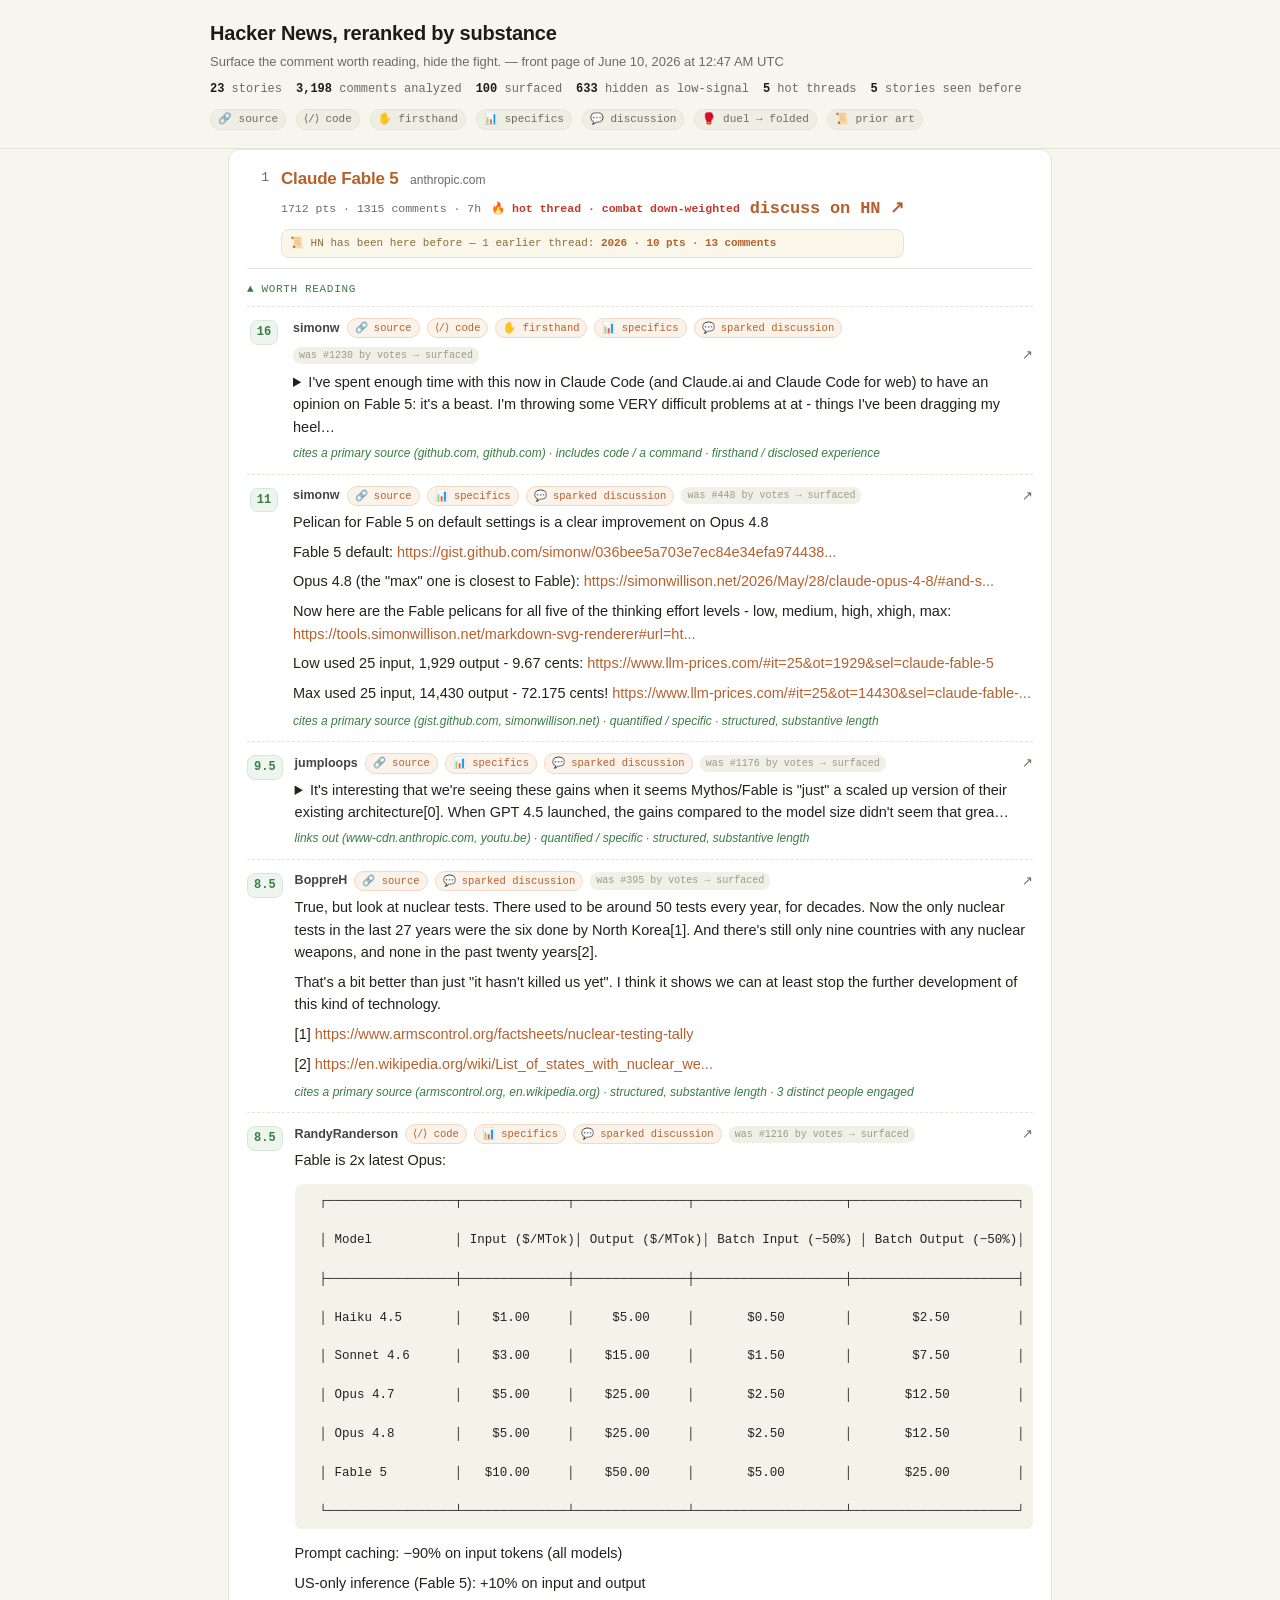
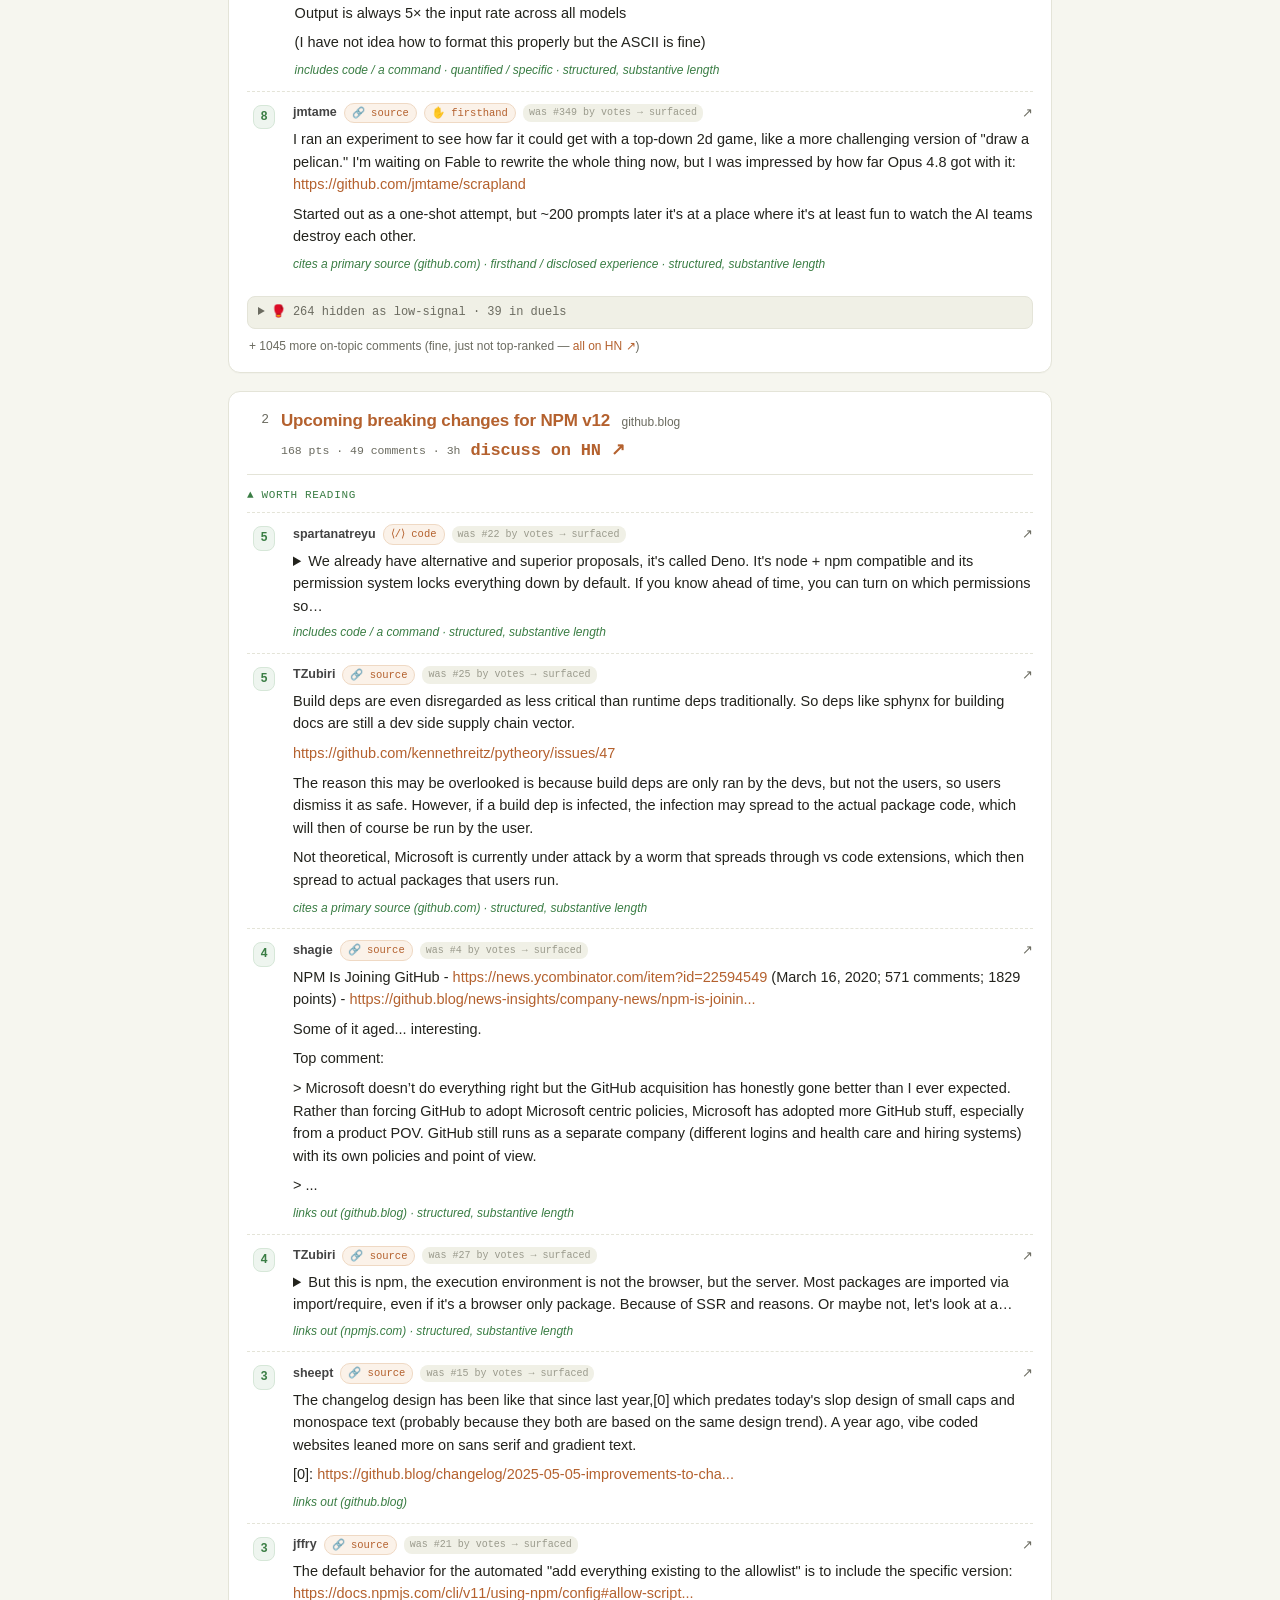
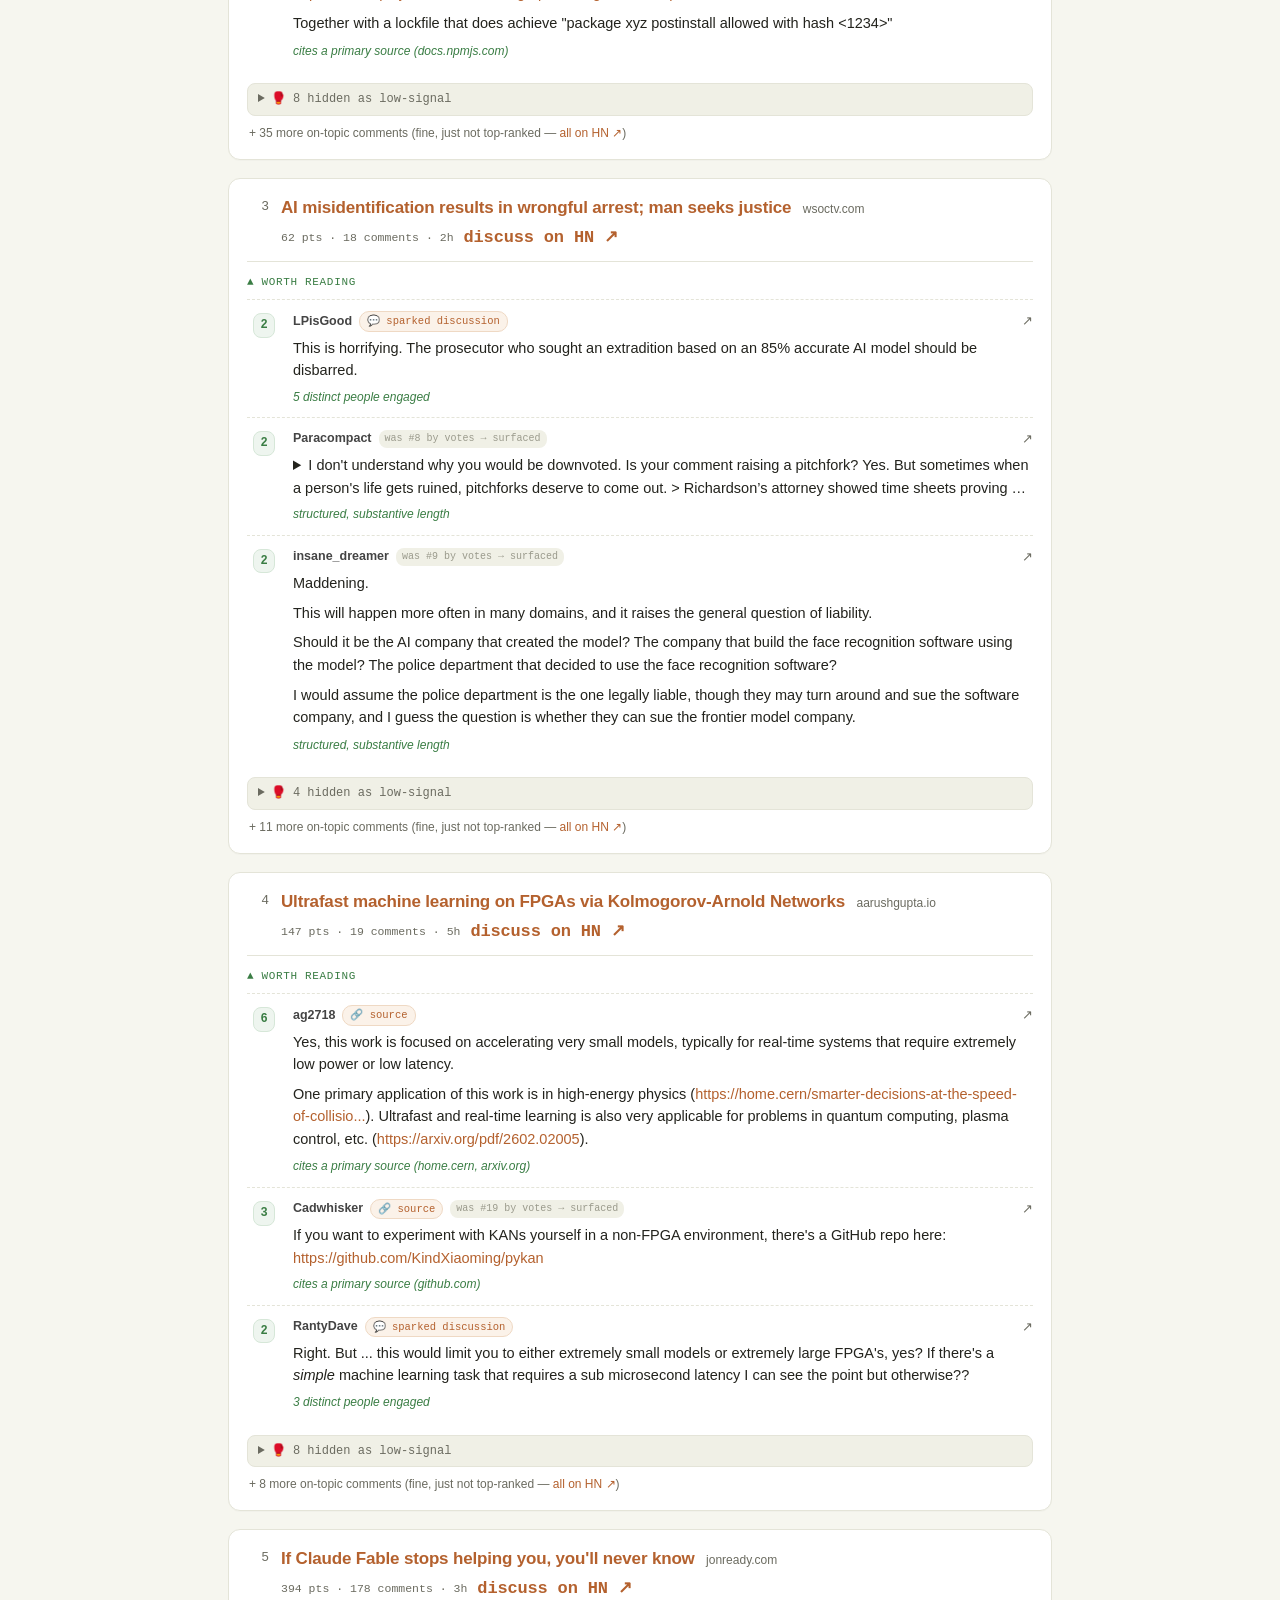
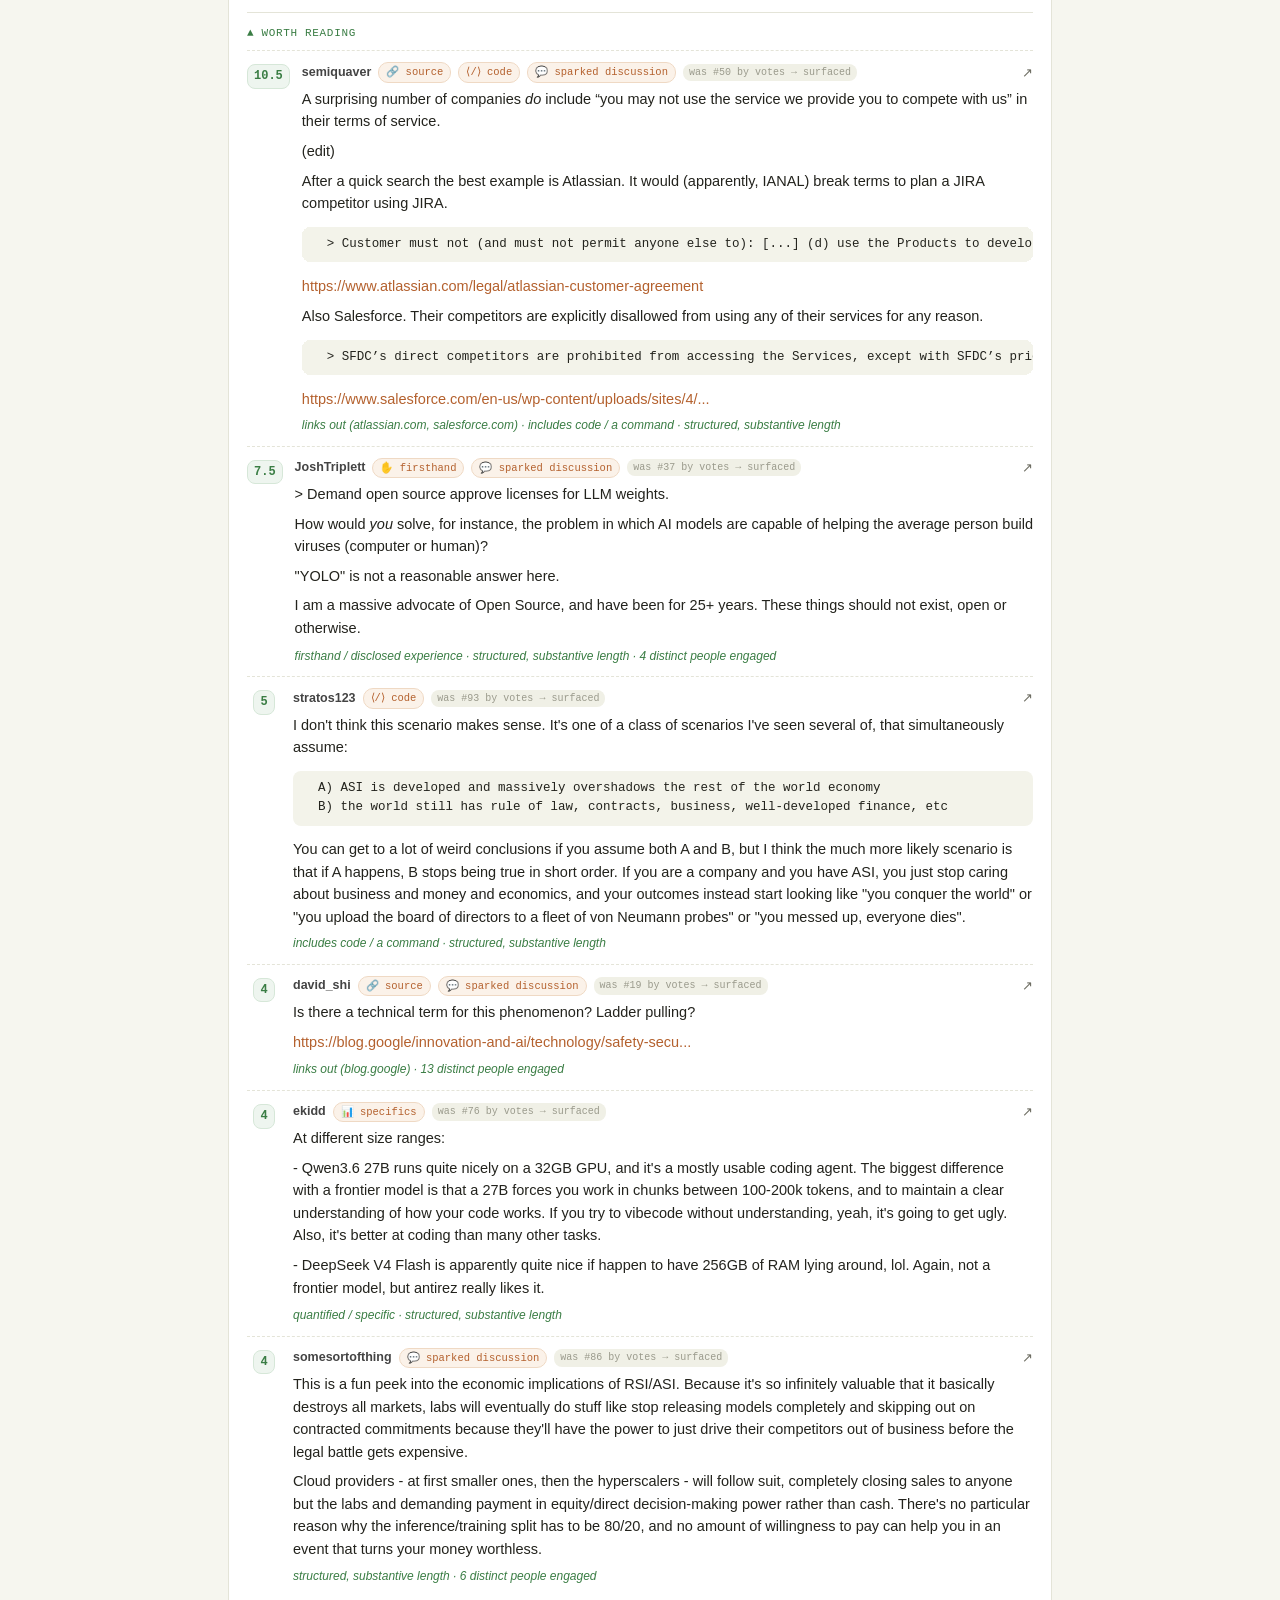
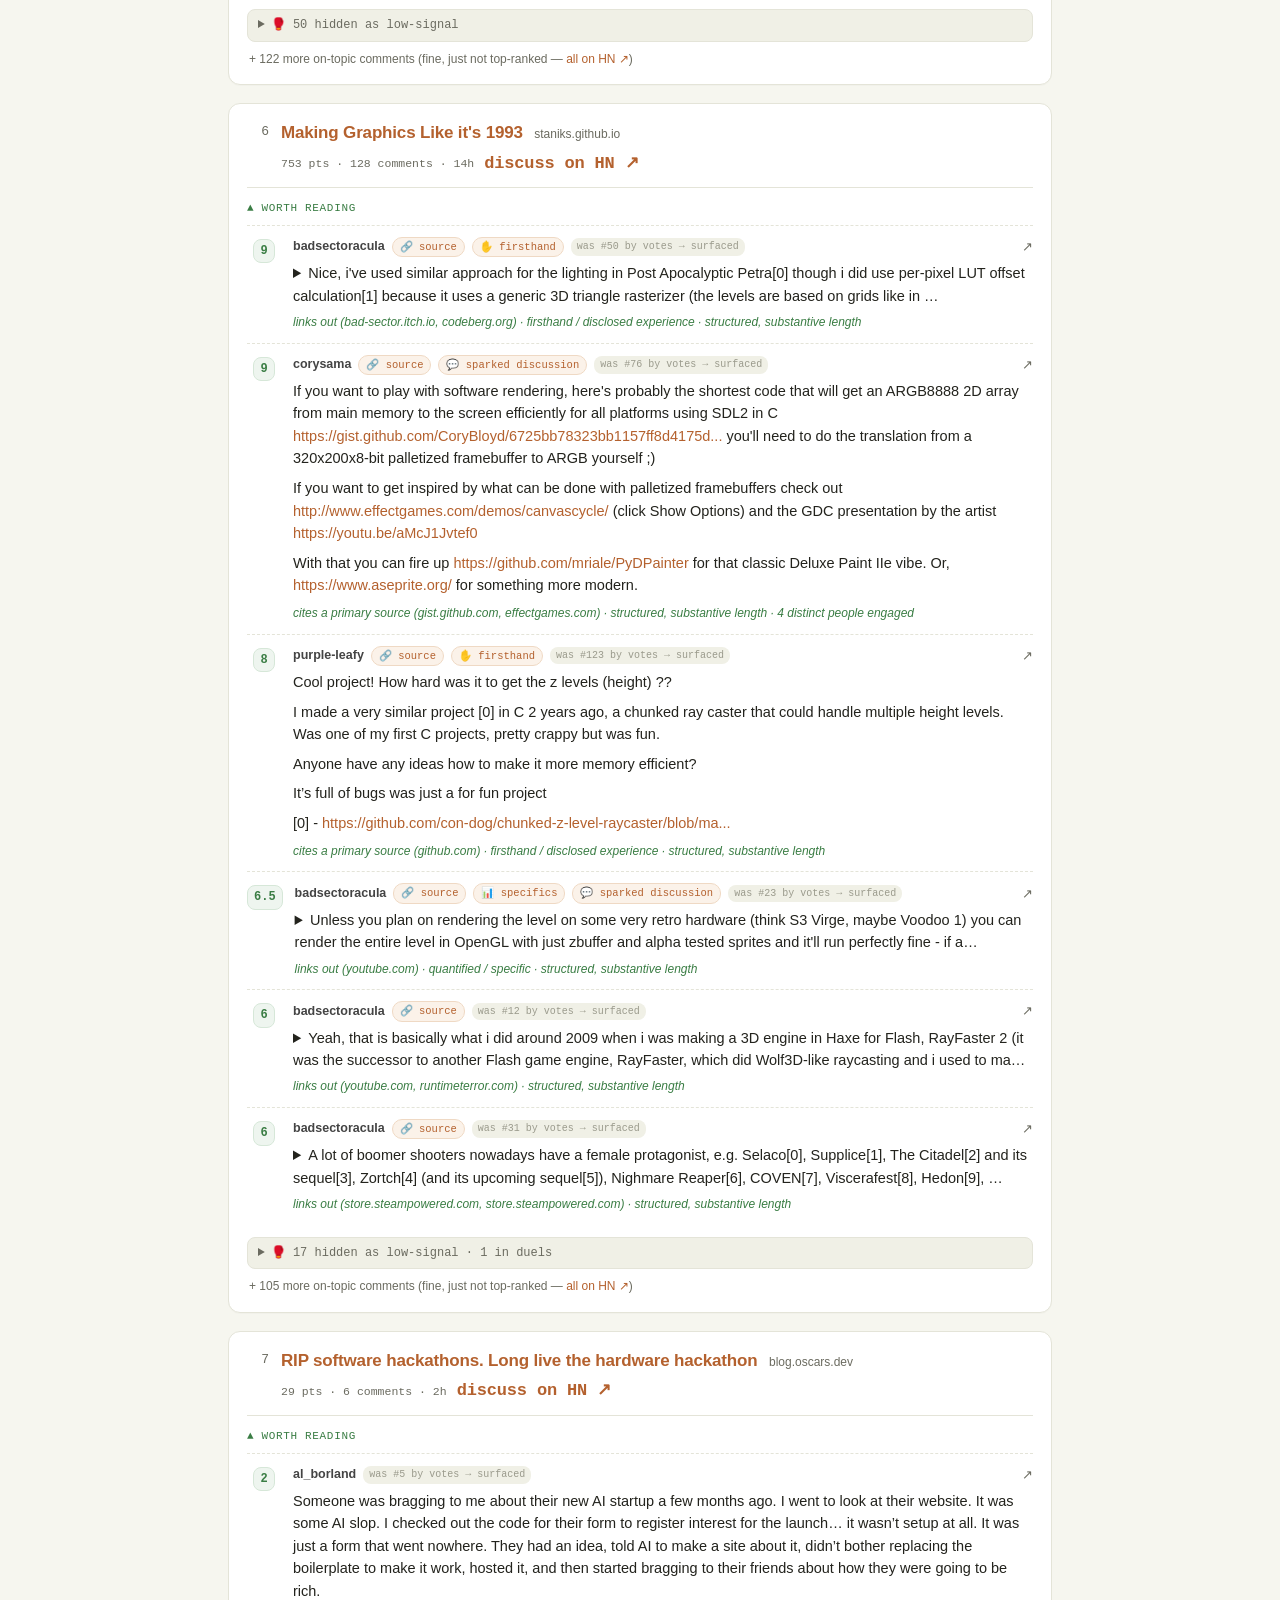
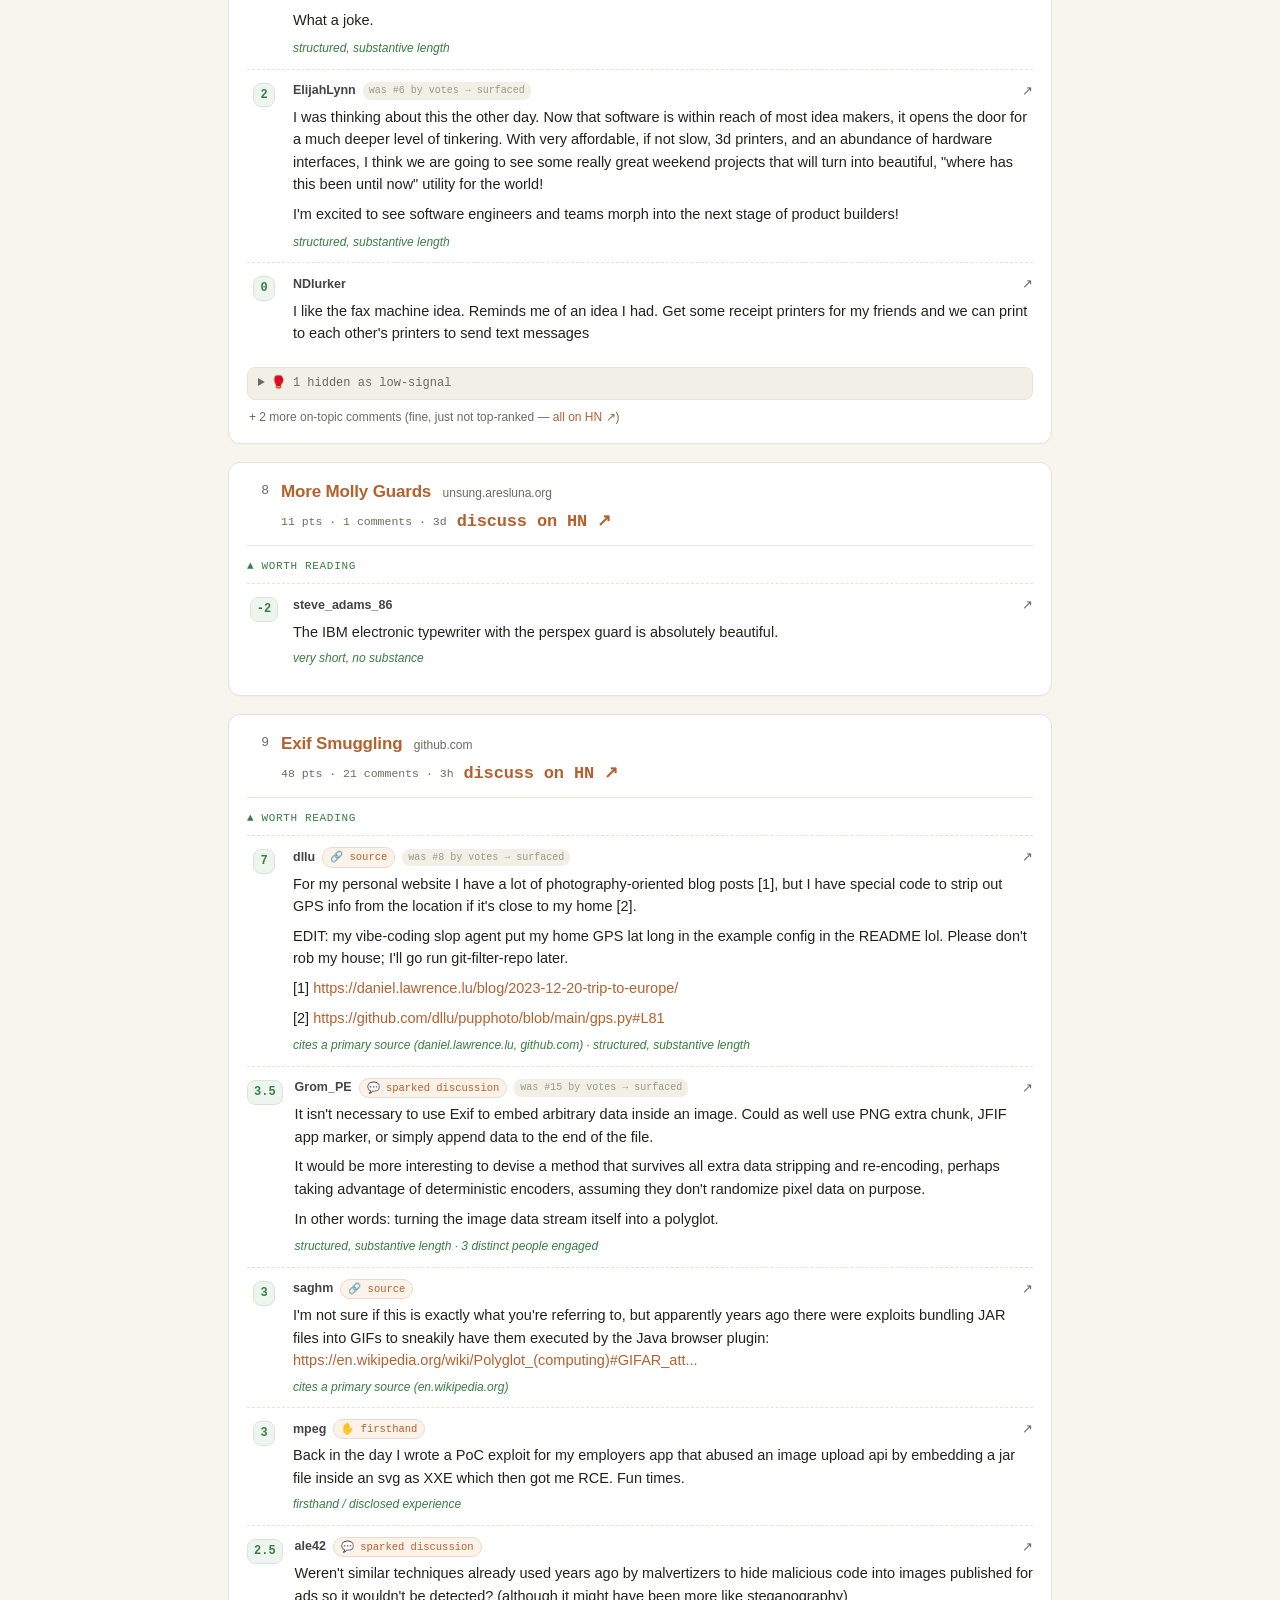
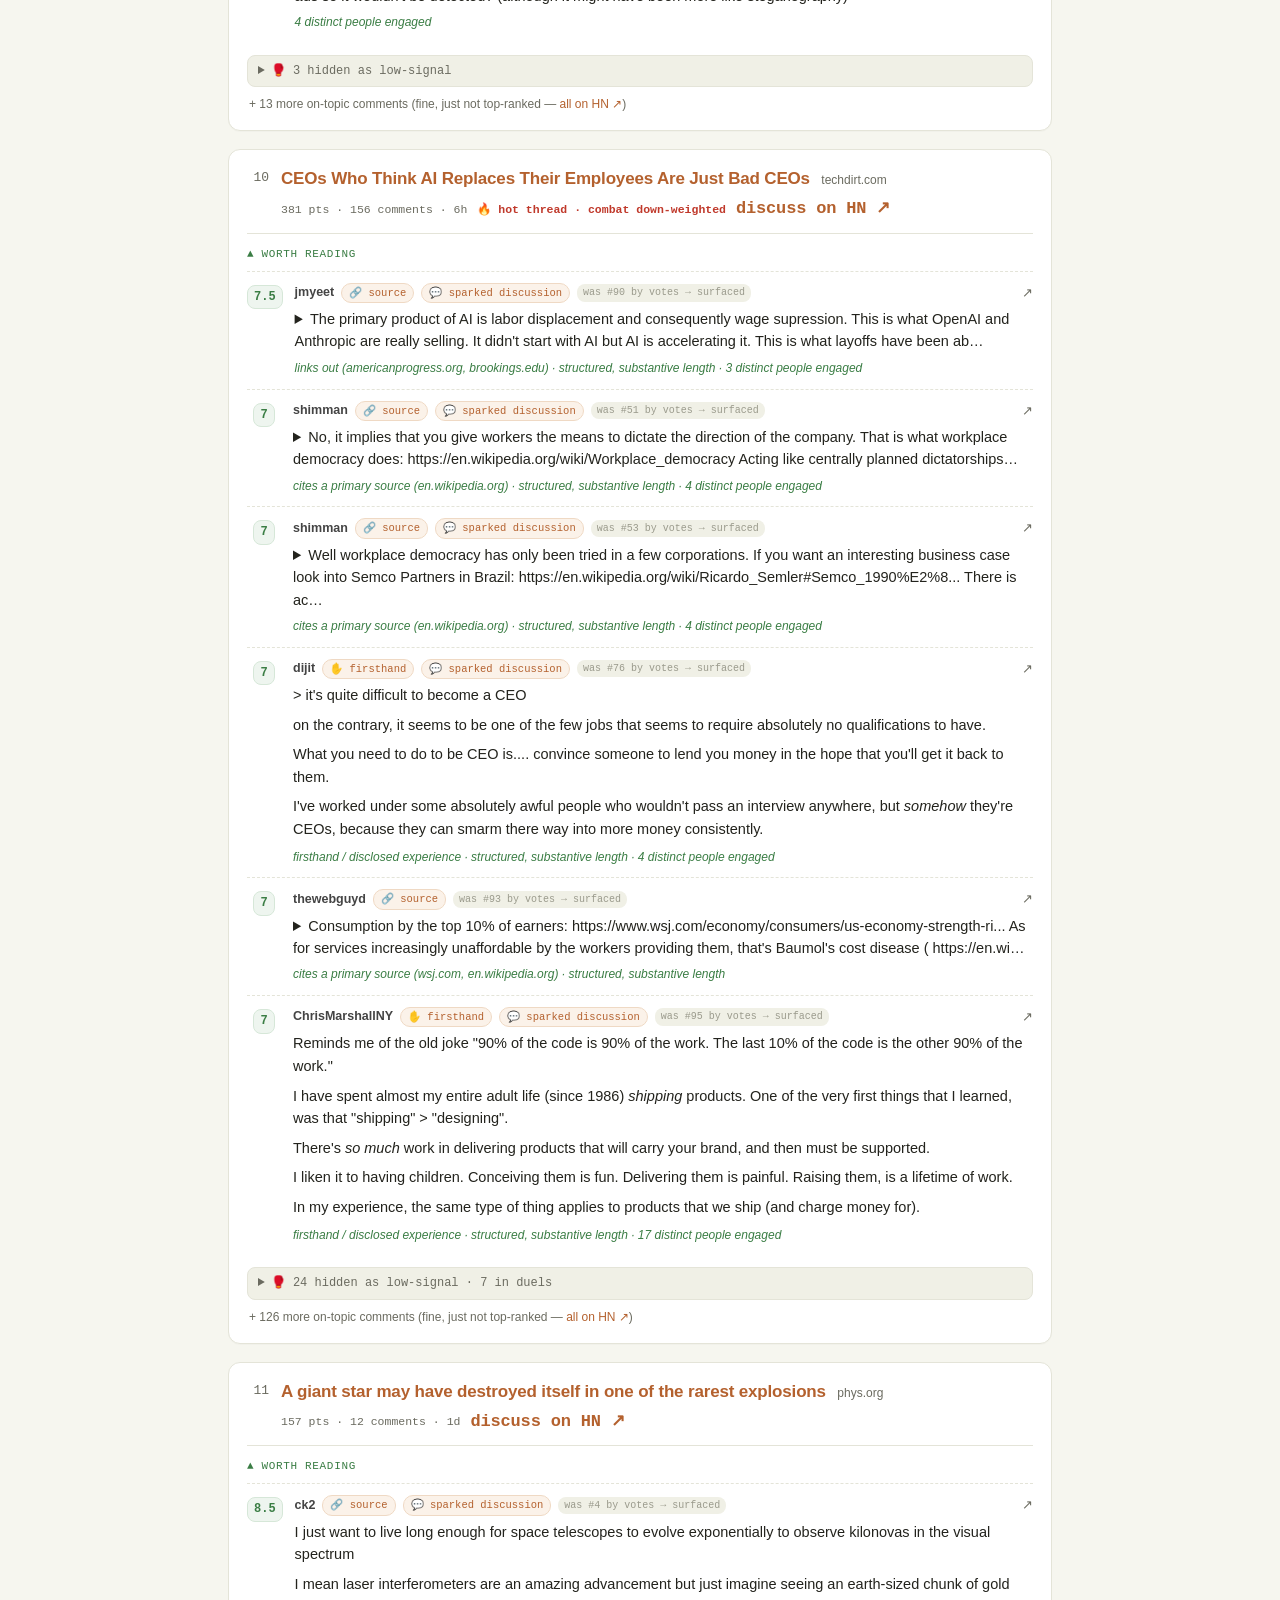
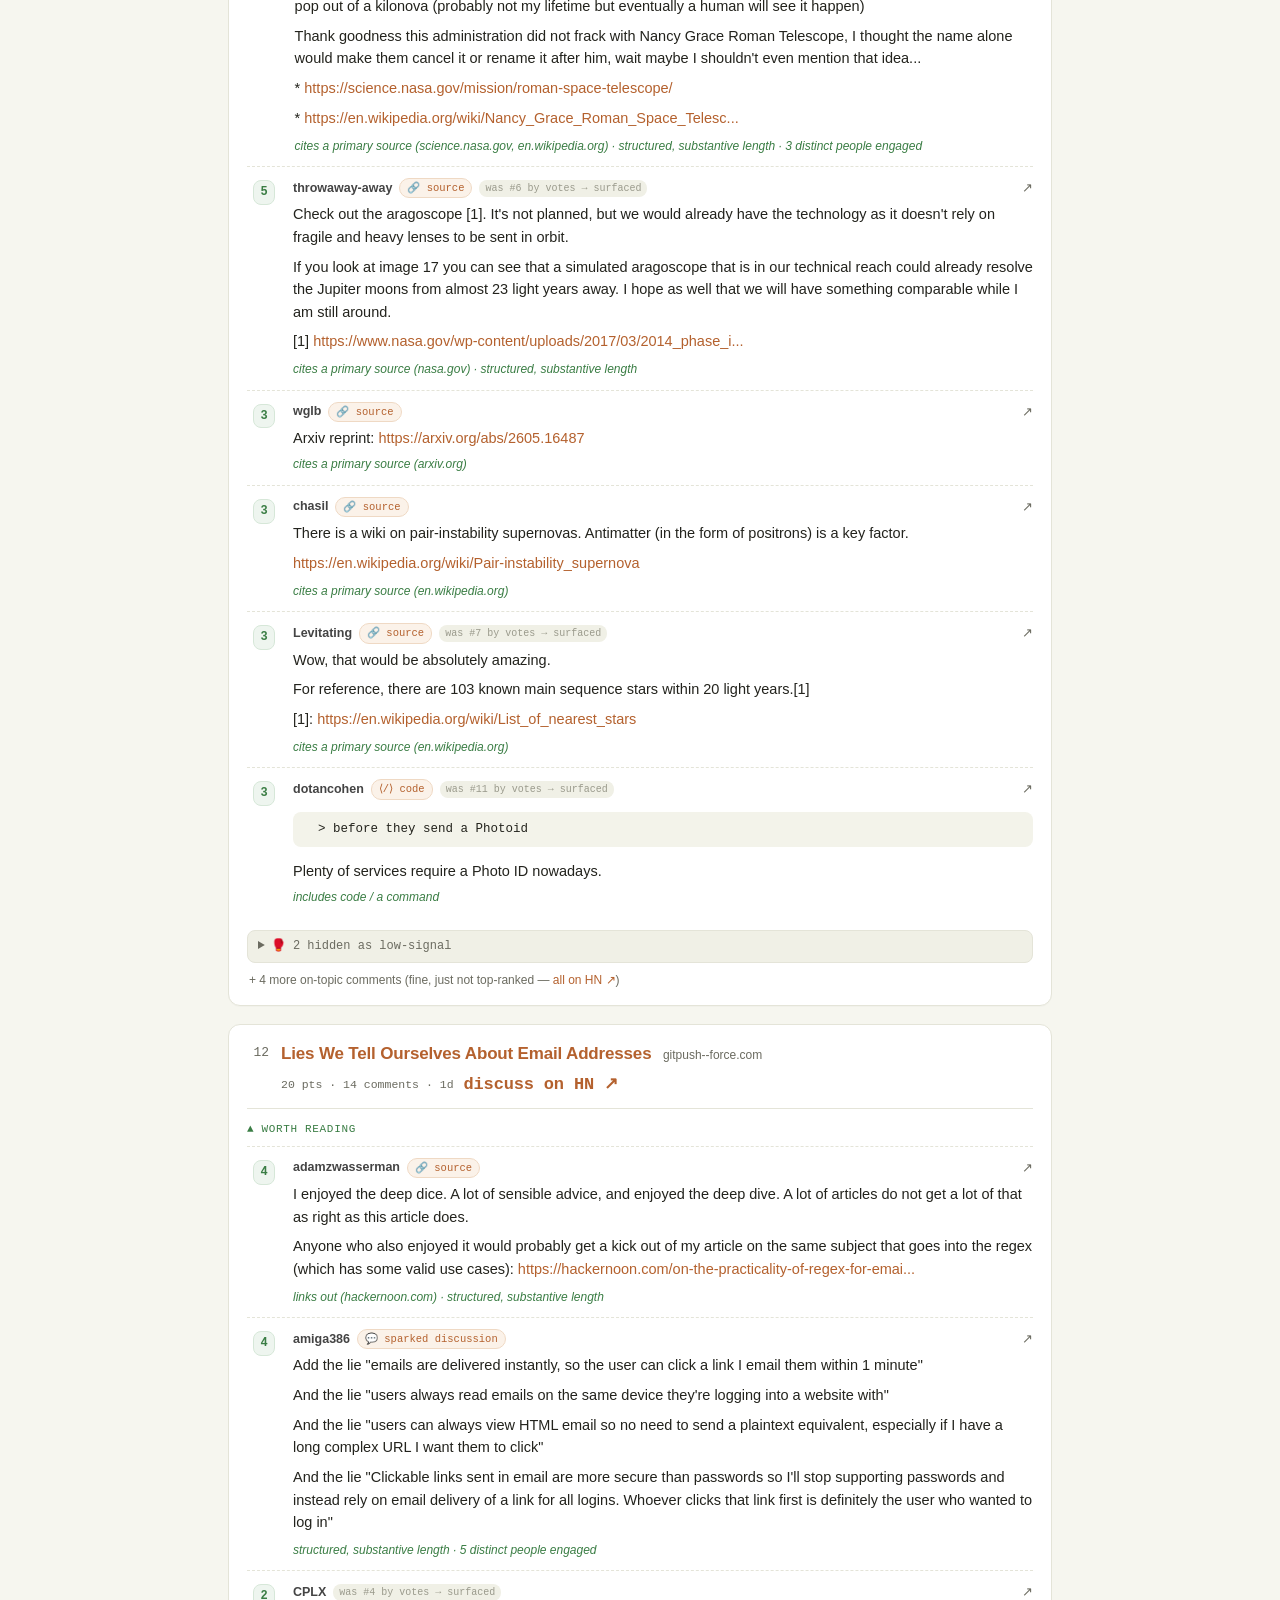
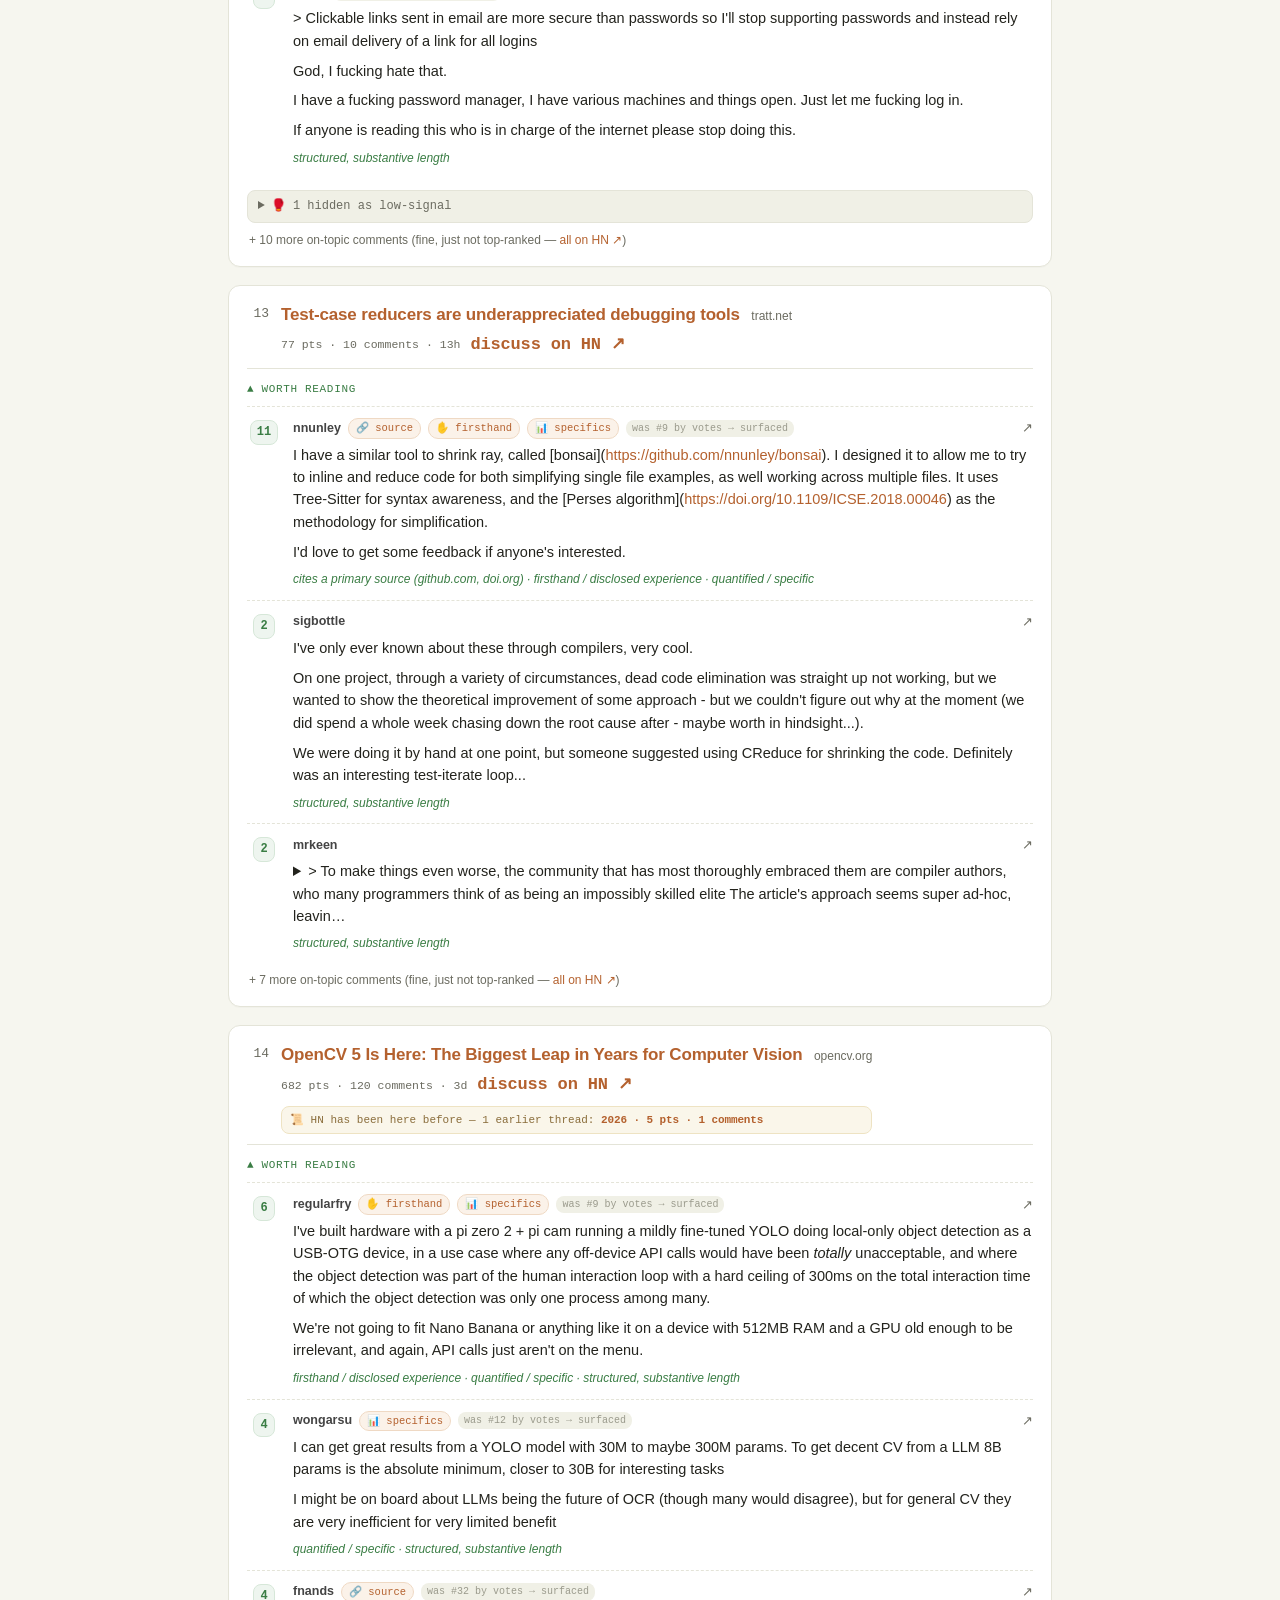
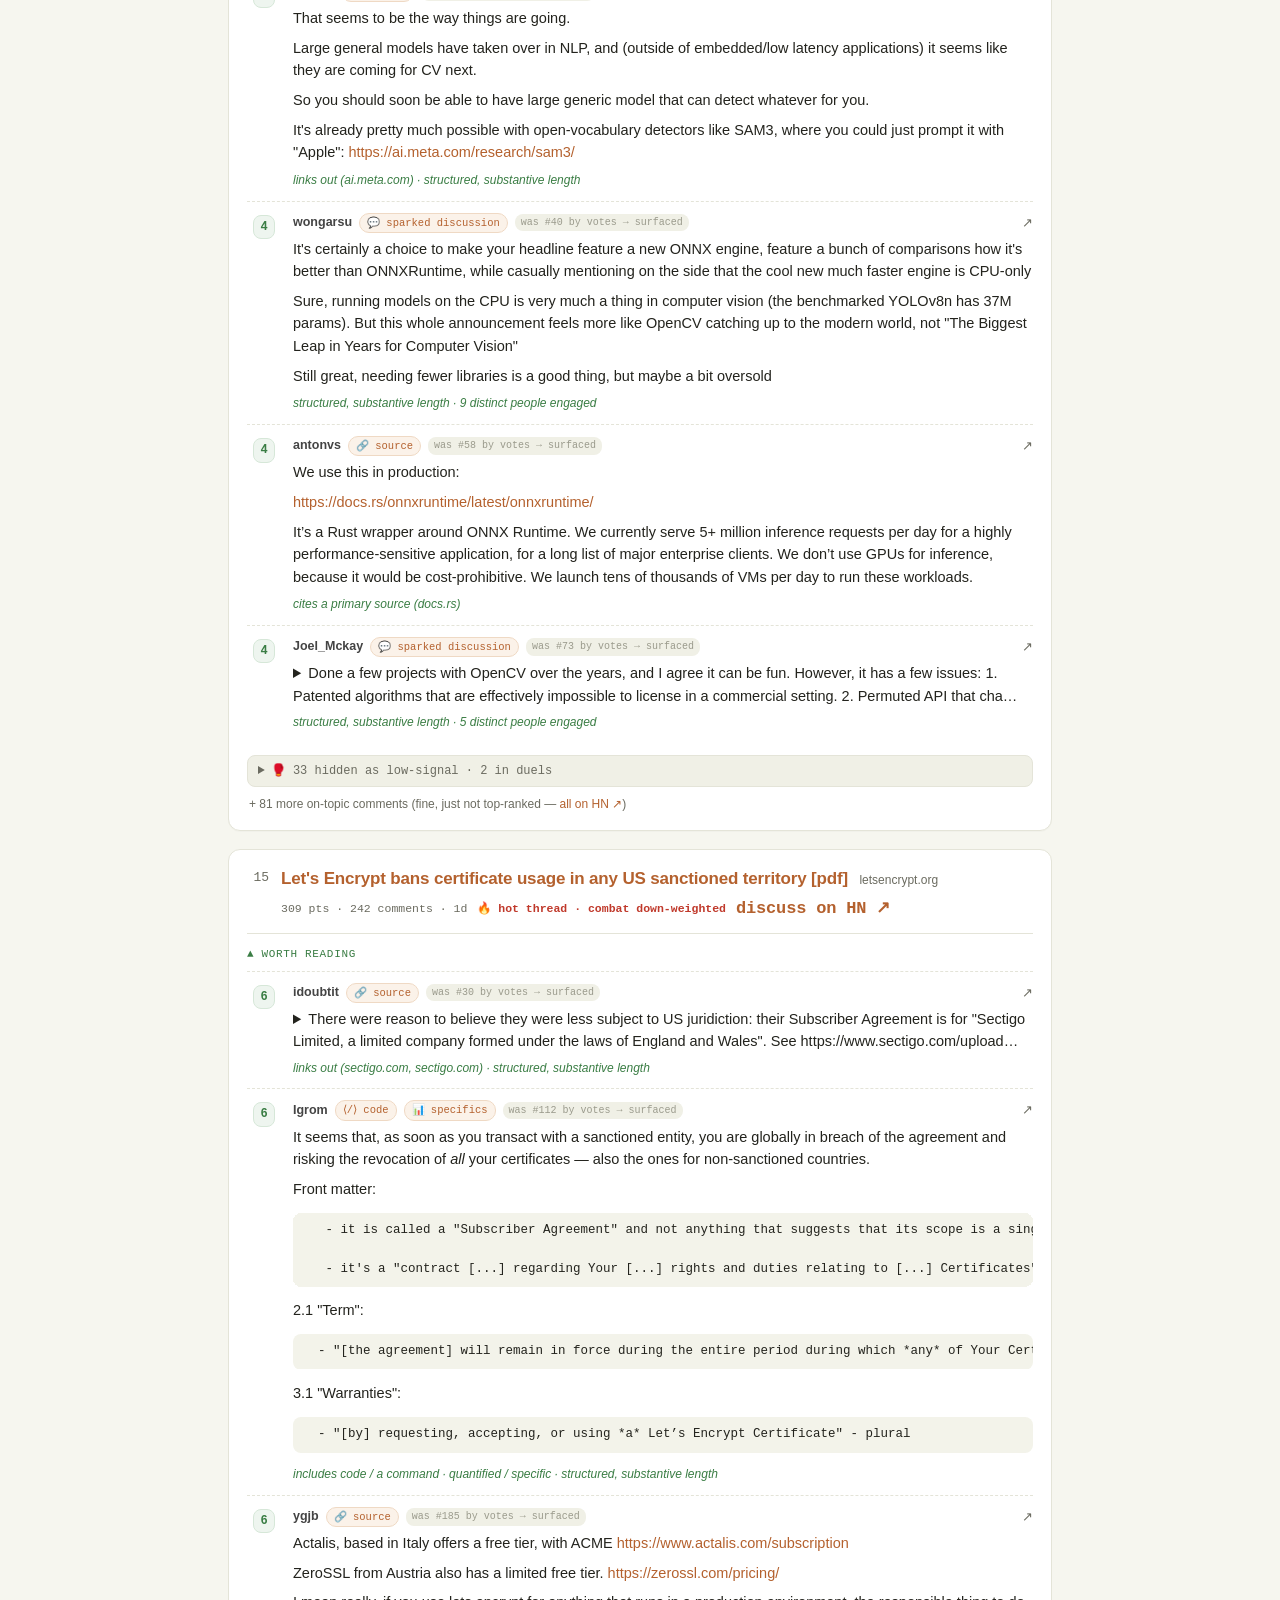
==== frontpage-reranked.html @ bcae85d9 "Extract shared engine (lib/engine.js) + Prior-Art Receipts - scoreComment is now an explicit feature" ====
<!doctype html><html lang="en"><head><meta charset="utf-8">
  <meta name="viewport" content="width=device-width,initial-scale=1">
  <title>HN Front Page, Reranked — 2026-06-10</title>
  <style>
  :root{--bg:#f6f6ef;--card:#fff;--ink:#1b1b17;--dim:#6b6b60;--line:#e4e4d8;--accent:#b4612e;--hot:#c0392b;--good:#3a7d44;--mono:ui-monospace,SFMono-Regular,Menlo,monospace}
  *{box-sizing:border-box}body{margin:0;background:var(--bg);color:var(--ink);font:16px/1.55 -apple-system,BlinkMacSystemFont,"Segoe UI",Helvetica,Arial,sans-serif}
  a{color:var(--accent);text-decoration:none}a:hover{text-decoration:underline}
  header{position:sticky;top:0;z-index:5;background:rgba(246,246,239,.92);backdrop-filter:blur(8px);border-bottom:1px solid var(--line);padding:18px 22px}
  .wrap{max-width:860px;margin:0 auto;padding:0 18px}
  h1{font-size:20px;margin:0;letter-spacing:-.01em}.tag{color:var(--dim);font-size:13px;margin-top:3px}
  .stats{font-family:var(--mono);font-size:12px;color:var(--dim);margin-top:8px;display:flex;gap:14px;flex-wrap:wrap}
  .stats b{color:var(--ink)}
  .legend{font-family:var(--mono);font-size:11px;color:var(--dim);margin-top:10px;display:flex;gap:10px;flex-wrap:wrap}
  .legend span{background:#efeee3;border:1px solid var(--line);border-radius:10px;padding:1px 7px}
  main{padding:26px 0 80px}
  .story{background:var(--card);border:1px solid var(--line);border-radius:12px;padding:16px 18px;margin:0 0 18px;box-shadow:0 1px 0 rgba(0,0,0,.02)}
  .shead{display:flex;gap:12px;align-items:flex-start;padding-bottom:10px;border-bottom:1px solid var(--line)}
  .srank{font-family:var(--mono);font-size:13px;color:var(--dim);min-width:22px;text-align:right;padding-top:2px}
  .stitle a{font-size:17px;font-weight:600;letter-spacing:-.01em}
  .domain{color:var(--dim);font-size:12px;margin-left:7px}
  .smeta{font-family:var(--mono);font-size:11.5px;color:var(--dim);margin-top:4px;display:flex;gap:10px;flex-wrap:wrap;align-items:center}
  .hnlink{font-size:11.5px}
  .hot{color:var(--hot);font-weight:600}
  .prior{font-family:var(--mono);font-size:11px;color:#8a6d3b;background:#faf6ea;border:1px solid #eee3c3;border-radius:8px;padding:4px 8px;margin-top:7px;line-height:1.7}
  .prior a{font-size:11px;white-space:nowrap}.psep{margin:0 6px;color:#c9bd99}
  .lane{margin-top:12px}.lanelabel{font-family:var(--mono);font-size:11px;letter-spacing:.06em;text-transform:uppercase;color:var(--good);margin-bottom:8px}
  .comment{display:flex;gap:12px;padding:11px 0;border-top:1px dashed var(--line)}
  .comment:first-of-type{border-top:none}
  .crail{min-width:34px;text-align:center}
  .score{display:inline-block;font-family:var(--mono);font-size:12px;font-weight:600;color:var(--good);background:#eef5ef;border:1px solid #d6e7d8;border-radius:8px;padding:2px 6px}
  .cbody{flex:1;min-width:0}
  .cmeta{font-size:12.5px;color:var(--dim);margin-bottom:5px;display:flex;gap:7px;align-items:center;flex-wrap:wrap}
  .author{font-weight:600;color:#444}
  .badge{font-family:var(--mono);font-size:10.5px;background:#fbf2e9;border:1px solid #efd9c4;color:var(--accent);border-radius:10px;padding:1px 7px;white-space:nowrap}
  .moved{font-family:var(--mono);font-size:10px;color:#9a9a8c;background:#f0f0e6;border-radius:8px;padding:1px 6px}
  .permalink{margin-left:auto;color:var(--dim);font-size:13px}
  .ctext{font-size:14.5px;color:#23231d;overflow-wrap:break-word}.ctext p{margin:.5em 0}.ctext pre{background:#f3f3ea;padding:8px 10px;border-radius:8px;overflow:auto;font-size:12.5px}
  details.ctext summary{cursor:pointer;color:#23231d}details.ctext .full{margin-top:6px}
  .why{font-size:12px;color:var(--good);margin-top:6px;font-style:italic}
  .fold{margin-top:12px}.fold summary{cursor:pointer;font-family:var(--mono);font-size:12px;color:var(--dim);background:#f0f0e6;border:1px solid var(--line);border-radius:8px;padding:6px 10px}
  .foldnote{font-size:12.5px;color:var(--dim);padding:9px 4px 2px}
  .ordinary{font-size:12px;color:var(--dim);margin-top:8px;padding-left:2px}
  footer{max-width:860px;margin:0 auto;padding:30px 18px;color:var(--dim);font-size:12px;font-family:var(--mono);border-top:1px solid var(--line)}
  </style></head><body>
  <header><div class="wrap" style="padding:0">
    <h1>Hacker News, reranked by substance</h1>
    <div class="tag">Surface the comment worth reading, hide the fight. — front page of June 10, 2026 at 12:47 AM UTC</div>
    <div class="stats">
      <span><b>23</b> stories</span>
      <span><b>3,198</b> comments analyzed</span>
      <span><b>100</b> surfaced</span>
      <span><b>633</b> hidden as low-signal</span>
      <span><b>5</b> hot threads</span>
      <span><b>5</b> stories seen before</span>
    </div>
    <div class="legend">
      <span>🔗 source</span><span>⟨/⟩ code</span><span>✋ firsthand</span><span>📊 specifics</span><span>💬 discussion</span><span>🥊 duel → folded</span><span>📜 prior art</span>
    </div>
  </div></header>
  <main class="wrap"><section class="story">
    <div class="shead">
      <span class="srank">1</span>
      <div class="stitle">
        <a target="_blank" rel="noopener" href="https://www.anthropic.com/news/claude-fable-5-mythos-5">Claude Fable 5</a>
        <span class="domain">anthropic.com</span>
        <div class="smeta">1712 pts · 1315 comments · 7h <span class="hot">🔥 hot thread · combat down-weighted</span>
          <a class="hnlink" target="_blank" rel="noopener" href="https://news.ycombinator.com/item?id=48463808">discuss on HN ↗</a></div>
        <div class="prior">📜 HN has been here before — 1 earlier thread: <a target="_blank" rel="noopener" href="https://news.ycombinator.com/item?id=48450521" title="Claude Fable 5 by Anthropic, releasing tomorrow">2026 · 10&nbsp;pts · 13&nbsp;comments</a></div>
      </div>
    </div>
    <div class="lane"><div class="lanelabel">▲ Worth reading</div><div class="comment">
    <div class="crail"><span class="score">16</span></div>
    <div class="cbody">
      <div class="cmeta"><span class="author">simonw</span> <span class="badge">🔗&nbsp;source</span><span class="badge">⟨/⟩&nbsp;code</span><span class="badge">✋&nbsp;firsthand</span><span class="badge">📊&nbsp;specifics</span><span class="badge">💬&nbsp;sparked discussion</span> <span class="moved">was&nbsp;#1230&nbsp;by&nbsp;votes&nbsp;→&nbsp;surfaced</span>
        <a class="permalink" target="_blank" rel="noopener" href="https://news.ycombinator.com/item?id=48467564">↗</a></div>
      <details class="ctext"><summary>I've spent enough time with this now in Claude Code (and Claude.ai and Claude Code for web) to have an opinion on Fable 5: it's a beast. I'm throwing some VERY difficult problems at at - things I've been dragging my heel…</summary><div class="full">I&#x27;ve spent enough time with this now in Claude Code (and Claude.ai and Claude Code for web) to have an opinion on Fable 5: it&#x27;s a beast. I&#x27;m throwing some VERY difficult problems at at - things I&#x27;ve been dragging my heels on for months - and it&#x27;s crunching through them very happily.<p>One that I&#x27;m willing to share (albeit from just a week ago) - I built a Python library last week that bundles MicroPython compiled to WASM to create a sandboxed code execution library: <a target="_blank" rel="noopener noreferrer nofollow" href="https:&#x2F;&#x2F;github.com&#x2F;simonw&#x2F;micropython-wasm" rel="nofollow">https:&#x2F;&#x2F;github.com&#x2F;simonw&#x2F;micropython-wasm</a><p>I just told Claude.ai (not even Claude Code - this was the standard Claude chat interface) running Fable 5:<p><pre><code>  Clone simonw&#x2F;micropython-wasm from GitHub
  and research how this could use a full
  Python as opposed to MicroPython
</code></pre>
A few prompts later (and I uploaded the zip files from <a target="_blank" rel="noopener noreferrer nofollow" href="https:&#x2F;&#x2F;github.com&#x2F;brettcannon&#x2F;cpython-wasi-build&#x2F;releases&#x2F;tag&#x2F;v3.14.5" rel="nofollow">https:&#x2F;&#x2F;github.com&#x2F;brettcannon&#x2F;cpython-wasi-build&#x2F;releases&#x2F;t...</a> because Claude chat can&#x27;t access those files itself) and I have a wheel file that bundles Python itself, compiled to WASM:<p><pre><code>  uv run --with https:&#x2F;&#x2F;static.simonwillison.net&#x2F;static&#x2F;cors-allow&#x2F;2026&#x2F;cpython_wasm-0.1.0-py3-none-any.whl \
    cpython-wasm -c &#x27;print(45 ** 56)&#x27;
</code></pre>
Here&#x27;s the transcript: <a target="_blank" rel="noopener noreferrer nofollow" href="https:&#x2F;&#x2F;claude.ai&#x2F;share&#x2F;a73b8b8b-8ebc-4fef-9e5c-7438e5e7ae35" rel="nofollow">https:&#x2F;&#x2F;claude.ai&#x2F;share&#x2F;a73b8b8b-8ebc-4fef-9e5c-7438e5e7ae35</a><p>(It&#x27;s possible Opus or GPT-5.5 could have done this too, I&#x27;ve not tried the exact same sequence. The Fable vibes are good here, though.)</div></details>
      <div class="why">cites a primary source (github.com, github.com) · includes code / a command · firsthand / disclosed experience</div>
    </div>
  </div><div class="comment">
    <div class="crail"><span class="score">11</span></div>
    <div class="cbody">
      <div class="cmeta"><span class="author">simonw</span> <span class="badge">🔗&nbsp;source</span><span class="badge">📊&nbsp;specifics</span><span class="badge">💬&nbsp;sparked discussion</span> <span class="moved">was&nbsp;#448&nbsp;by&nbsp;votes&nbsp;→&nbsp;surfaced</span>
        <a class="permalink" target="_blank" rel="noopener" href="https://news.ycombinator.com/item?id=48464054">↗</a></div>
      <div class="ctext">Pelican for Fable 5 on default settings is a clear improvement on Opus 4.8<p>Fable 5 default: <a target="_blank" rel="noopener noreferrer nofollow" href="https:&#x2F;&#x2F;gist.github.com&#x2F;simonw&#x2F;036bee5a703e7ec84e34efa97443828d" rel="nofollow">https:&#x2F;&#x2F;gist.github.com&#x2F;simonw&#x2F;036bee5a703e7ec84e34efa974438...</a><p>Opus 4.8 (the &quot;max&quot; one is closest to Fable): <a target="_blank" rel="noopener noreferrer nofollow" href="https:&#x2F;&#x2F;simonwillison.net&#x2F;2026&#x2F;May&#x2F;28&#x2F;claude-opus-4-8&#x2F;#and-some-pelicans" rel="nofollow">https:&#x2F;&#x2F;simonwillison.net&#x2F;2026&#x2F;May&#x2F;28&#x2F;claude-opus-4-8&#x2F;#and-s...</a><p>Now here are the Fable pelicans for all five of the thinking effort levels - low, medium, high, xhigh, max: <a target="_blank" rel="noopener noreferrer nofollow" href="https:&#x2F;&#x2F;tools.simonwillison.net&#x2F;markdown-svg-renderer#url=https%3A%2F%2Fgist.github.com%2Fsimonw%2F94fde31c34a0400c1d29f57e6a708e6b" rel="nofollow">https:&#x2F;&#x2F;tools.simonwillison.net&#x2F;markdown-svg-renderer#url=ht...</a><p>Low used 25 input, 1,929 output - 9.67 cents: <a target="_blank" rel="noopener noreferrer nofollow" href="https:&#x2F;&#x2F;www.llm-prices.com&#x2F;#it=25&amp;ot=1929&amp;sel=claude-fable-5" rel="nofollow">https:&#x2F;&#x2F;www.llm-prices.com&#x2F;#it=25&amp;ot=1929&amp;sel=claude-fable-5</a><p>Max used 25 input, 14,430 output - 72.175 cents! <a target="_blank" rel="noopener noreferrer nofollow" href="https:&#x2F;&#x2F;www.llm-prices.com&#x2F;#it=25&amp;ot=14430&amp;sel=claude-fable-5" rel="nofollow">https:&#x2F;&#x2F;www.llm-prices.com&#x2F;#it=25&amp;ot=14430&amp;sel=claude-fable-...</a></div>
      <div class="why">cites a primary source (gist.github.com, simonwillison.net) · quantified / specific · structured, substantive length</div>
    </div>
  </div><div class="comment">
    <div class="crail"><span class="score">9.5</span></div>
    <div class="cbody">
      <div class="cmeta"><span class="author">jumploops</span> <span class="badge">🔗&nbsp;source</span><span class="badge">📊&nbsp;specifics</span><span class="badge">💬&nbsp;sparked discussion</span> <span class="moved">was&nbsp;#1176&nbsp;by&nbsp;votes&nbsp;→&nbsp;surfaced</span>
        <a class="permalink" target="_blank" rel="noopener" href="https://news.ycombinator.com/item?id=48466340">↗</a></div>
      <details class="ctext"><summary>It's interesting that we're seeing these gains when it seems Mythos/Fable is &quot;just&quot; a scaled up version of their existing architecture[0]. When GPT 4.5 launched, the gains compared to the model size didn't seem that grea…</summary><div class="full">It&#x27;s interesting that we&#x27;re seeing these gains when it seems Mythos&#x2F;Fable is &quot;just&quot; a scaled up version of their existing architecture[0].<p>When GPT 4.5 launched, the gains compared to the model size didn&#x27;t seem that great, leading some to believe that the only progress we&#x27;d see would come from RL.<p>This model certainly has quite a &quot;substantial amount of post-training and fine-tuning&quot;, but it&#x27;s also based on a new pretrain[1][3], which given the cost, indicate that it is in fact quite a bit larger than Opus 4.X.<p>[0] One of the early testers mentioned: &quot;As far as I can tell from talking to people internally at Anthropic, there&#x27;s nothing special about architecturally&quot;[2]<p>[1] Section 1.1 in <a target="_blank" rel="noopener noreferrer nofollow" href="https:&#x2F;&#x2F;www-cdn.anthropic.com&#x2F;d00db56fa754a1b115b6dd7cb2e3c342ee809620.pdf" rel="nofollow">https:&#x2F;&#x2F;www-cdn.anthropic.com&#x2F;d00db56fa754a1b115b6dd7cb2e3c3...</a><p>[2] <a target="_blank" rel="noopener noreferrer nofollow" href="https:&#x2F;&#x2F;youtu.be&#x2F;GrdEid8H6H4?t=168" rel="nofollow">https:&#x2F;&#x2F;youtu.be&#x2F;GrdEid8H6H4?t=168</a><p>[3] There were rumors going around when Mythos was first announced that it was the first 10T parameter model, but I can&#x27;t find a verifiable source for that number.</div></details>
      <div class="why">links out (www-cdn.anthropic.com, youtu.be) · quantified / specific · structured, substantive length</div>
    </div>
  </div><div class="comment">
    <div class="crail"><span class="score">8.5</span></div>
    <div class="cbody">
      <div class="cmeta"><span class="author">BoppreH</span> <span class="badge">🔗&nbsp;source</span><span class="badge">💬&nbsp;sparked discussion</span> <span class="moved">was&nbsp;#395&nbsp;by&nbsp;votes&nbsp;→&nbsp;surfaced</span>
        <a class="permalink" target="_blank" rel="noopener" href="https://news.ycombinator.com/item?id=48464763">↗</a></div>
      <div class="ctext">True, but look at nuclear tests. There used to be around 50 tests every year, for decades. Now the only nuclear tests in the last 27 years were the six done by North Korea[1]. And there&#x27;s still only nine countries with any nuclear weapons, and none in the past twenty years[2].<p>That&#x27;s a bit better than just &quot;it hasn&#x27;t killed us yet&quot;. I think it shows we can at least stop the further development of this kind of technology.<p>[1] <a target="_blank" rel="noopener noreferrer nofollow" href="https:&#x2F;&#x2F;www.armscontrol.org&#x2F;factsheets&#x2F;nuclear-testing-tally" rel="nofollow">https:&#x2F;&#x2F;www.armscontrol.org&#x2F;factsheets&#x2F;nuclear-testing-tally</a><p>[2] <a target="_blank" rel="noopener noreferrer nofollow" href="https:&#x2F;&#x2F;en.wikipedia.org&#x2F;wiki&#x2F;List_of_states_with_nuclear_weapons" rel="nofollow">https:&#x2F;&#x2F;en.wikipedia.org&#x2F;wiki&#x2F;List_of_states_with_nuclear_we...</a></div>
      <div class="why">cites a primary source (armscontrol.org, en.wikipedia.org) · structured, substantive length · 3 distinct people engaged</div>
    </div>
  </div><div class="comment">
    <div class="crail"><span class="score">8.5</span></div>
    <div class="cbody">
      <div class="cmeta"><span class="author">RandyRanderson</span> <span class="badge">⟨/⟩&nbsp;code</span><span class="badge">📊&nbsp;specifics</span><span class="badge">💬&nbsp;sparked discussion</span> <span class="moved">was&nbsp;#1216&nbsp;by&nbsp;votes&nbsp;→&nbsp;surfaced</span>
        <a class="permalink" target="_blank" rel="noopener" href="https://news.ycombinator.com/item?id=48467209">↗</a></div>
      <div class="ctext">Fable is 2x latest Opus:<p><pre><code>  ┌─────────────────┬──────────────┬───────────────┬────────────────────┬──────────────────────┐
  
  │ Model           │ Input ($&#x2F;MTok)│ Output ($&#x2F;MTok)│ Batch Input (−50%) │ Batch Output (−50%)│
  
  ├─────────────────┼──────────────┼───────────────┼────────────────────┼──────────────────────┤
  
  │ Haiku 4.5       │    $1.00     │     $5.00     │       $0.50        │        $2.50         │
  
  │ Sonnet 4.6      │    $3.00     │    $15.00     │       $1.50        │        $7.50         │
  
  │ Opus 4.7        │    $5.00     │    $25.00     │       $2.50        │       $12.50         │
  
  │ Opus 4.8        │    $5.00     │    $25.00     │       $2.50        │       $12.50         │
  
  │ Fable 5         │   $10.00     │    $50.00     │       $5.00        │       $25.00         │
  
  └─────────────────┴──────────────┴───────────────┴────────────────────┴──────────────────────┘
</code></pre>
Prompt caching: −90% on input tokens (all models)<p>US-only inference (Fable 5): +10% on input and output<p>Output is always 5× the input rate across all models<p>(I have not idea how to format this properly but the ASCII is fine)</div>
      <div class="why">includes code / a command · quantified / specific · structured, substantive length</div>
    </div>
  </div><div class="comment">
    <div class="crail"><span class="score">8</span></div>
    <div class="cbody">
      <div class="cmeta"><span class="author">jmtame</span> <span class="badge">🔗&nbsp;source</span><span class="badge">✋&nbsp;firsthand</span> <span class="moved">was&nbsp;#349&nbsp;by&nbsp;votes&nbsp;→&nbsp;surfaced</span>
        <a class="permalink" target="_blank" rel="noopener" href="https://news.ycombinator.com/item?id=48469662">↗</a></div>
      <div class="ctext">I ran an experiment to see how far it could get with a top-down 2d game, like a more challenging version of &quot;draw a pelican.&quot; I&#x27;m waiting on Fable to rewrite the whole thing now, but I was impressed by how far Opus 4.8 got with it: <a target="_blank" rel="noopener noreferrer nofollow" href="https:&#x2F;&#x2F;github.com&#x2F;jmtame&#x2F;scrapland" rel="nofollow">https:&#x2F;&#x2F;github.com&#x2F;jmtame&#x2F;scrapland</a><p>Started out as a one-shot attempt, but ~200 prompts later it&#x27;s at a place where it&#x27;s at least fun to watch the AI teams destroy each other.</div>
      <div class="why">cites a primary source (github.com) · firsthand / disclosed experience · structured, substantive length</div>
    </div>
  </div></div>
    <details class="fold"><summary>🥊 264 hidden as low-signal · 39 in duels</summary>
         <div class="foldnote">Hidden: flame-war back-and-forths, dunks, name-calling, and low-content one-liners. Expand if you want the fight.</div></details><div class="ordinary">+ 1045 more on-topic comments (fine, just not top-ranked — <a target="_blank" rel="noopener" href="https://news.ycombinator.com/item?id=48463808">all on HN ↗</a>)</div>
  </section><section class="story">
    <div class="shead">
      <span class="srank">2</span>
      <div class="stitle">
        <a target="_blank" rel="noopener" href="https://github.blog/changelog/2026-06-09-upcoming-breaking-changes-for-npm-v12/">Upcoming breaking changes for NPM v12</a>
        <span class="domain">github.blog</span>
        <div class="smeta">168 pts · 49 comments · 3h 
          <a class="hnlink" target="_blank" rel="noopener" href="https://news.ycombinator.com/item?id=48467705">discuss on HN ↗</a></div>
        
      </div>
    </div>
    <div class="lane"><div class="lanelabel">▲ Worth reading</div><div class="comment">
    <div class="crail"><span class="score">5</span></div>
    <div class="cbody">
      <div class="cmeta"><span class="author">spartanatreyu</span> <span class="badge">⟨/⟩&nbsp;code</span> <span class="moved">was&nbsp;#22&nbsp;by&nbsp;votes&nbsp;→&nbsp;surfaced</span>
        <a class="permalink" target="_blank" rel="noopener" href="https://news.ycombinator.com/item?id=48469286">↗</a></div>
      <details class="ctext"><summary>We already have alternative and superior proposals, it's called Deno. It's node + npm compatible and its permission system locks everything down by default. If you know ahead of time, you can turn on which permissions so…</summary><div class="full">We already have alternative and superior proposals, it&#x27;s called Deno.<p>It&#x27;s node + npm compatible and its permission system locks everything down by default.<p>If you know ahead of time, you can turn on which permissions something is supposed to have in the config file.<p>Or you can just not use a config file at all. Anytime it needs a permission: it asks you what it wants. You can say yes or no, and those are saved in the config file for next time. If you say no, the script throws an error where it tried to access something it didn&#x27;t have permission for.<p>---<p>Example:<p>- My linter wants access to my file system?<p><pre><code>  - You can have read access to .&#x2F;src&#x2F;ts&#x2F;
</code></pre>
- My bundler wants read and write access to my file system?<p><pre><code>  - You can have read access to .&#x2F;src&#x2F;ts and write access to .&#x2F;build-output

  - Huh, what&#x27;s that? The bundler was trying to both read and write a file in .&#x2F;src&#x2F;ts?

  - We don&#x27;t want input files getting overwritten, that&#x27;s a recipe for hard-to-diagnose race conditions. Looks like the permission system did more than just keep things secure, it&#x27;s like a type system for IO.

  - Oh, look at that, there was a very subtle bundler misconfig, let me fix that now. How long would that have existed if we didn&#x27;t use deno...
</code></pre>
- Oh what&#x27;s this? An updated dependency I&#x27;ve been using for 6 months suddenly asking for access to my .env file, and asking to run curl in a separate process? How about &quot;no&quot;. Why would a simple DOM utility dependency be asking for those permissions? Ah, looks like it was part of a credential stealing supply chain attack. Glad I wasn&#x27;t using node.<p>---<p>Addendum: Node now has a permission system, but it&#x27;s broken by design so it&#x27;s useless.</div></details>
      <div class="why">includes code / a command · structured, substantive length</div>
    </div>
  </div><div class="comment">
    <div class="crail"><span class="score">5</span></div>
    <div class="cbody">
      <div class="cmeta"><span class="author">TZubiri</span> <span class="badge">🔗&nbsp;source</span> <span class="moved">was&nbsp;#25&nbsp;by&nbsp;votes&nbsp;→&nbsp;surfaced</span>
        <a class="permalink" target="_blank" rel="noopener" href="https://news.ycombinator.com/item?id=48469557">↗</a></div>
      <div class="ctext">Build deps are even disregarded as less critical than runtime deps traditionally. So deps like sphynx for building docs are still a dev side supply chain vector.<p><a target="_blank" rel="noopener noreferrer nofollow" href="https:&#x2F;&#x2F;github.com&#x2F;kennethreitz&#x2F;pytheory&#x2F;issues&#x2F;47" rel="nofollow">https:&#x2F;&#x2F;github.com&#x2F;kennethreitz&#x2F;pytheory&#x2F;issues&#x2F;47</a><p>The reason this may be overlooked is because build deps are only ran by the devs, but not the users, so users dismiss it as safe. However, if a build dep is infected, the infection may spread to the actual package code, which will then of course be run by the user.<p>Not theoretical, Microsoft is currently under attack by a worm that spreads through vs code extensions, which then spread to actual packages that users run.</div>
      <div class="why">cites a primary source (github.com) · structured, substantive length</div>
    </div>
  </div><div class="comment">
    <div class="crail"><span class="score">4</span></div>
    <div class="cbody">
      <div class="cmeta"><span class="author">shagie</span> <span class="badge">🔗&nbsp;source</span> <span class="moved">was&nbsp;#4&nbsp;by&nbsp;votes&nbsp;→&nbsp;surfaced</span>
        <a class="permalink" target="_blank" rel="noopener" href="https://news.ycombinator.com/item?id=48468559">↗</a></div>
      <div class="ctext">NPM Is Joining GitHub - <a target="_blank" rel="noopener noreferrer nofollow" href="https:&#x2F;&#x2F;news.ycombinator.com&#x2F;item?id=22594549">https:&#x2F;&#x2F;news.ycombinator.com&#x2F;item?id=22594549</a> (March 16, 2020; 571 comments; 1829 points) - <a target="_blank" rel="noopener noreferrer nofollow" href="https:&#x2F;&#x2F;github.blog&#x2F;news-insights&#x2F;company-news&#x2F;npm-is-joining-github&#x2F;" rel="nofollow">https:&#x2F;&#x2F;github.blog&#x2F;news-insights&#x2F;company-news&#x2F;npm-is-joinin...</a><p>Some of it aged... interesting.<p>Top comment:<p>&gt; Microsoft doesn’t do everything right but the GitHub acquisition has honestly gone better than I ever expected. Rather than forcing GitHub to adopt Microsoft centric policies, Microsoft has adopted more GitHub stuff, especially from a product POV. GitHub still runs as a separate company (different logins and health care and hiring systems) with its own policies and point of view.<p>&gt; ...</div>
      <div class="why">links out (github.blog) · structured, substantive length</div>
    </div>
  </div><div class="comment">
    <div class="crail"><span class="score">4</span></div>
    <div class="cbody">
      <div class="cmeta"><span class="author">TZubiri</span> <span class="badge">🔗&nbsp;source</span> <span class="moved">was&nbsp;#27&nbsp;by&nbsp;votes&nbsp;→&nbsp;surfaced</span>
        <a class="permalink" target="_blank" rel="noopener" href="https://news.ycombinator.com/item?id=48469539">↗</a></div>
      <details class="ctext"><summary>But this is npm, the execution environment is not the browser, but the server. Most packages are imported via import/require, even if it's a browser only package. Because of SSR and reasons. Or maybe not, let's look at a…</summary><div class="full">But this is npm, the execution environment is not the browser, but the server.<p>Most packages are imported via import&#x2F;require, even if it&#x27;s a browser only package. Because of SSR and reasons.<p>Or maybe not, let&#x27;s look at a random browser only example, angular and react will use SSR, so they will execute in the server, let&#x27;s check Jquery:<p><a target="_blank" rel="noopener noreferrer nofollow" href="https:&#x2F;&#x2F;www.npmjs.com&#x2F;package&#x2F;jquery" rel="nofollow">https:&#x2F;&#x2F;www.npmjs.com&#x2F;package&#x2F;jquery</a><p>Docs suggest just using a script tag instead of npm, when using npm install, they suggest to run import statement, which can execute arbitrary code.<p>The bottom line seems to be that if you are using npm, it&#x27;s cause you are using node, and therefore you will run the imported code in the server, otherwise you would use a script tag.<p>But maybe there&#x27;s a way to define a browser only package or .js URL such that it is only downloaded and served but never executed server side?<p>In any case, not a huge usecase of npm, which again, is designed for node which is backend.<p>Randome example,<p>include</div></details>
      <div class="why">links out (npmjs.com) · structured, substantive length</div>
    </div>
  </div><div class="comment">
    <div class="crail"><span class="score">3</span></div>
    <div class="cbody">
      <div class="cmeta"><span class="author">sheept</span> <span class="badge">🔗&nbsp;source</span> <span class="moved">was&nbsp;#15&nbsp;by&nbsp;votes&nbsp;→&nbsp;surfaced</span>
        <a class="permalink" target="_blank" rel="noopener" href="https://news.ycombinator.com/item?id=48468931">↗</a></div>
      <div class="ctext">The changelog design has been like that since last year,[0] which predates today&#x27;s slop design of small caps and monospace text (probably because they both are based on the same design trend). A year ago, vibe coded websites leaned more on sans serif and gradient text.<p>[0]: <a target="_blank" rel="noopener noreferrer nofollow" href="https:&#x2F;&#x2F;github.blog&#x2F;changelog&#x2F;2025-05-05-improvements-to-changelog-experience&#x2F;" rel="nofollow">https:&#x2F;&#x2F;github.blog&#x2F;changelog&#x2F;2025-05-05-improvements-to-cha...</a></div>
      <div class="why">links out (github.blog)</div>
    </div>
  </div><div class="comment">
    <div class="crail"><span class="score">3</span></div>
    <div class="cbody">
      <div class="cmeta"><span class="author">jffry</span> <span class="badge">🔗&nbsp;source</span> <span class="moved">was&nbsp;#21&nbsp;by&nbsp;votes&nbsp;→&nbsp;surfaced</span>
        <a class="permalink" target="_blank" rel="noopener" href="https://news.ycombinator.com/item?id=48469300">↗</a></div>
      <div class="ctext">The default behavior for the automated &quot;add everything existing to the allowlist&quot; is to include the specific version: <a target="_blank" rel="noopener noreferrer nofollow" href="https:&#x2F;&#x2F;docs.npmjs.com&#x2F;cli&#x2F;v11&#x2F;using-npm&#x2F;config#allow-scripts-pin" rel="nofollow">https:&#x2F;&#x2F;docs.npmjs.com&#x2F;cli&#x2F;v11&#x2F;using-npm&#x2F;config#allow-script...</a><p>Together with a lockfile that does achieve &quot;package xyz postinstall allowed with hash &lt;1234&gt;&quot;</div>
      <div class="why">cites a primary source (docs.npmjs.com)</div>
    </div>
  </div></div>
    <details class="fold"><summary>🥊 8 hidden as low-signal</summary>
         <div class="foldnote">Hidden: flame-war back-and-forths, dunks, name-calling, and low-content one-liners. Expand if you want the fight.</div></details><div class="ordinary">+ 35 more on-topic comments (fine, just not top-ranked — <a target="_blank" rel="noopener" href="https://news.ycombinator.com/item?id=48467705">all on HN ↗</a>)</div>
  </section><section class="story">
    <div class="shead">
      <span class="srank">3</span>
      <div class="stitle">
        <a target="_blank" rel="noopener" href="https://www.wsoctv.com/news/local/ai-misidentification-results-wrongful-arrest-man-seeks-justice/I7UQJWV33FBN3LMKHCSXI6FIVA/">AI misidentification results in wrongful arrest; man seeks justice</a>
        <span class="domain">wsoctv.com</span>
        <div class="smeta">62 pts · 18 comments · 2h 
          <a class="hnlink" target="_blank" rel="noopener" href="https://news.ycombinator.com/item?id=48468789">discuss on HN ↗</a></div>
        
      </div>
    </div>
    <div class="lane"><div class="lanelabel">▲ Worth reading</div><div class="comment">
    <div class="crail"><span class="score">2</span></div>
    <div class="cbody">
      <div class="cmeta"><span class="author">LPisGood</span> <span class="badge">💬&nbsp;sparked discussion</span> 
        <a class="permalink" target="_blank" rel="noopener" href="https://news.ycombinator.com/item?id=48469087">↗</a></div>
      <div class="ctext">This is horrifying. The prosecutor who sought an extradition based on an 85% accurate AI model should be disbarred.</div>
      <div class="why">5 distinct people engaged</div>
    </div>
  </div><div class="comment">
    <div class="crail"><span class="score">2</span></div>
    <div class="cbody">
      <div class="cmeta"><span class="author">Paracompact</span>  <span class="moved">was&nbsp;#8&nbsp;by&nbsp;votes&nbsp;→&nbsp;surfaced</span>
        <a class="permalink" target="_blank" rel="noopener" href="https://news.ycombinator.com/item?id=48469725">↗</a></div>
      <details class="ctext"><summary>I don't understand why you would be downvoted. Is your comment raising a pitchfork? Yes. But sometimes when a person's life gets ruined, pitchforks deserve to come out. &gt; Richardson’s attorney showed time sheets proving …</summary><div class="full">I don&#x27;t understand why you would be downvoted. Is your comment raising a pitchfork? Yes. But sometimes when a person&#x27;s life gets ruined, pitchforks deserve to come out.<p>&gt; Richardson’s attorney showed time sheets proving he was at work 400 miles away from Florida when the stolen car was sold. Richardson said he has never been to Florida, and his attorney tried to present this evidence for months.<p>&gt; Richardson alleged racial profiling played a role in his misidentification. “I want to say racial profiling. The guy said it was a guy with dreads and a big nose, and then they picked me out of a lineup of guys that look nothing like me,” Richardson said.<p>&gt; While he was incarcerated [for two months], Richardson lost his job and his home. He also said he lost custody of two of his children.<p>Everyone: <i>It&#x27;s okay to get angry at injustice.</i> Indeed it is the more noble reaction than to shrug and say, &quot;Now let&#x27;s be reasonable, I&#x27;m sure the institution that caused this will redress this.&quot;</div></details>
      <div class="why">structured, substantive length</div>
    </div>
  </div><div class="comment">
    <div class="crail"><span class="score">2</span></div>
    <div class="cbody">
      <div class="cmeta"><span class="author">insane_dreamer</span>  <span class="moved">was&nbsp;#9&nbsp;by&nbsp;votes&nbsp;→&nbsp;surfaced</span>
        <a class="permalink" target="_blank" rel="noopener" href="https://news.ycombinator.com/item?id=48469318">↗</a></div>
      <div class="ctext">Maddening.<p>This will happen more often in many domains, and it raises the general question of liability.<p>Should it be the AI company that created the model? The company that build the face recognition software using the model? The police department that decided to use the face recognition software?<p>I would assume the police department is the one legally liable, though they may turn around and sue the software company, and I guess the question is whether they can sue the frontier model company.</div>
      <div class="why">structured, substantive length</div>
    </div>
  </div></div>
    <details class="fold"><summary>🥊 4 hidden as low-signal</summary>
         <div class="foldnote">Hidden: flame-war back-and-forths, dunks, name-calling, and low-content one-liners. Expand if you want the fight.</div></details><div class="ordinary">+ 11 more on-topic comments (fine, just not top-ranked — <a target="_blank" rel="noopener" href="https://news.ycombinator.com/item?id=48468789">all on HN ↗</a>)</div>
  </section><section class="story">
    <div class="shead">
      <span class="srank">4</span>
      <div class="stitle">
        <a target="_blank" rel="noopener" href="https://aarushgupta.io/posts/kan-fpga/">Ultrafast machine learning on FPGAs via Kolmogorov-Arnold Networks</a>
        <span class="domain">aarushgupta.io</span>
        <div class="smeta">147 pts · 19 comments · 5h 
          <a class="hnlink" target="_blank" rel="noopener" href="https://news.ycombinator.com/item?id=48466277">discuss on HN ↗</a></div>
        
      </div>
    </div>
    <div class="lane"><div class="lanelabel">▲ Worth reading</div><div class="comment">
    <div class="crail"><span class="score">6</span></div>
    <div class="cbody">
      <div class="cmeta"><span class="author">ag2718</span> <span class="badge">🔗&nbsp;source</span> 
        <a class="permalink" target="_blank" rel="noopener" href="https://news.ycombinator.com/item?id=48467206">↗</a></div>
      <div class="ctext">Yes, this work is focused on accelerating very small models, typically for real-time systems that require extremely low power or low latency.<p>One primary application of this work is in high-energy physics (<a target="_blank" rel="noopener noreferrer nofollow" href="https:&#x2F;&#x2F;home.cern&#x2F;smarter-decisions-at-the-speed-of-collisions&#x2F;" rel="nofollow">https:&#x2F;&#x2F;home.cern&#x2F;smarter-decisions-at-the-speed-of-collisio...</a>). Ultrafast and real-time learning is also very applicable for problems in quantum computing, plasma control, etc. (<a target="_blank" rel="noopener noreferrer nofollow" href="https:&#x2F;&#x2F;arxiv.org&#x2F;pdf&#x2F;2602.02005" rel="nofollow">https:&#x2F;&#x2F;arxiv.org&#x2F;pdf&#x2F;2602.02005</a>).</div>
      <div class="why">cites a primary source (home.cern, arxiv.org)</div>
    </div>
  </div><div class="comment">
    <div class="crail"><span class="score">3</span></div>
    <div class="cbody">
      <div class="cmeta"><span class="author">Cadwhisker</span> <span class="badge">🔗&nbsp;source</span> <span class="moved">was&nbsp;#19&nbsp;by&nbsp;votes&nbsp;→&nbsp;surfaced</span>
        <a class="permalink" target="_blank" rel="noopener" href="https://news.ycombinator.com/item?id=48469770">↗</a></div>
      <div class="ctext">If you want to experiment with KANs yourself in a non-FPGA environment, there&#x27;s a GitHub repo here: <a target="_blank" rel="noopener noreferrer nofollow" href="https:&#x2F;&#x2F;github.com&#x2F;KindXiaoming&#x2F;pykan" rel="nofollow">https:&#x2F;&#x2F;github.com&#x2F;KindXiaoming&#x2F;pykan</a></div>
      <div class="why">cites a primary source (github.com)</div>
    </div>
  </div><div class="comment">
    <div class="crail"><span class="score">2</span></div>
    <div class="cbody">
      <div class="cmeta"><span class="author">RantyDave</span> <span class="badge">💬&nbsp;sparked discussion</span> 
        <a class="permalink" target="_blank" rel="noopener" href="https://news.ycombinator.com/item?id=48466966">↗</a></div>
      <div class="ctext">Right. But ... this would limit you to either extremely small models or extremely large FPGA&#x27;s, yes? If there&#x27;s a <i>simple</i> machine learning task that requires a sub microsecond latency I can see the point but otherwise??</div>
      <div class="why">3 distinct people engaged</div>
    </div>
  </div></div>
    <details class="fold"><summary>🥊 8 hidden as low-signal</summary>
         <div class="foldnote">Hidden: flame-war back-and-forths, dunks, name-calling, and low-content one-liners. Expand if you want the fight.</div></details><div class="ordinary">+ 8 more on-topic comments (fine, just not top-ranked — <a target="_blank" rel="noopener" href="https://news.ycombinator.com/item?id=48466277">all on HN ↗</a>)</div>
  </section><section class="story">
    <div class="shead">
      <span class="srank">5</span>
      <div class="stitle">
        <a target="_blank" rel="noopener" href="https://jonready.com/blog/posts/claude-fable5-is-allowed-to-sabotage-your-app-if-youre-a-competitor.html">If Claude Fable stops helping you, you'll never know</a>
        <span class="domain">jonready.com</span>
        <div class="smeta">394 pts · 178 comments · 3h 
          <a class="hnlink" target="_blank" rel="noopener" href="https://news.ycombinator.com/item?id=48467896">discuss on HN ↗</a></div>
        
      </div>
    </div>
    <div class="lane"><div class="lanelabel">▲ Worth reading</div><div class="comment">
    <div class="crail"><span class="score">10.5</span></div>
    <div class="cbody">
      <div class="cmeta"><span class="author">semiquaver</span> <span class="badge">🔗&nbsp;source</span><span class="badge">⟨/⟩&nbsp;code</span><span class="badge">💬&nbsp;sparked discussion</span> <span class="moved">was&nbsp;#50&nbsp;by&nbsp;votes&nbsp;→&nbsp;surfaced</span>
        <a class="permalink" target="_blank" rel="noopener" href="https://news.ycombinator.com/item?id=48468442">↗</a></div>
      <div class="ctext">A surprising number of companies <i>do</i> include “you may not use the service we provide you to compete with us” in their terms of service.<p>(edit)<p>After a quick search the best example is Atlassian. It would (apparently, IANAL) break terms to plan a JIRA competitor using JIRA.<p><pre><code>  &gt; Customer must not (and must not permit anyone else to): [...] (d) use the Products to develop a similar or competing product or service
</code></pre>
<a target="_blank" rel="noopener noreferrer nofollow" href="https:&#x2F;&#x2F;www.atlassian.com&#x2F;legal&#x2F;atlassian-customer-agreement" rel="nofollow">https:&#x2F;&#x2F;www.atlassian.com&#x2F;legal&#x2F;atlassian-customer-agreement</a><p>Also Salesforce. Their competitors are explicitly disallowed from using any of their services for any reason.<p><pre><code>  &gt; SFDC’s direct competitors are prohibited from accessing the Services, except with SFDC’s prior written consent.
</code></pre>
<a target="_blank" rel="noopener noreferrer nofollow" href="https:&#x2F;&#x2F;www.salesforce.com&#x2F;en-us&#x2F;wp-content&#x2F;uploads&#x2F;sites&#x2F;4&#x2F;documents&#x2F;legal&#x2F;salesforce_MSA.pdf" rel="nofollow">https:&#x2F;&#x2F;www.salesforce.com&#x2F;en-us&#x2F;wp-content&#x2F;uploads&#x2F;sites&#x2F;4&#x2F;...</a></div>
      <div class="why">links out (atlassian.com, salesforce.com) · includes code / a command · structured, substantive length</div>
    </div>
  </div><div class="comment">
    <div class="crail"><span class="score">7.5</span></div>
    <div class="cbody">
      <div class="cmeta"><span class="author">JoshTriplett</span> <span class="badge">✋&nbsp;firsthand</span><span class="badge">💬&nbsp;sparked discussion</span> <span class="moved">was&nbsp;#37&nbsp;by&nbsp;votes&nbsp;→&nbsp;surfaced</span>
        <a class="permalink" target="_blank" rel="noopener" href="https://news.ycombinator.com/item?id=48469585">↗</a></div>
      <div class="ctext">&gt; Demand open source approve licenses for LLM weights.<p>How would <i>you</i> solve, for instance, the problem in which AI models are capable of helping the average person build viruses (computer or human)?<p>&quot;YOLO&quot; is not a reasonable answer here.<p>I am a massive advocate of Open Source, and have been for 25+ years. These things should not exist, open or otherwise.</div>
      <div class="why">firsthand / disclosed experience · structured, substantive length · 4 distinct people engaged</div>
    </div>
  </div><div class="comment">
    <div class="crail"><span class="score">5</span></div>
    <div class="cbody">
      <div class="cmeta"><span class="author">stratos123</span> <span class="badge">⟨/⟩&nbsp;code</span> <span class="moved">was&nbsp;#93&nbsp;by&nbsp;votes&nbsp;→&nbsp;surfaced</span>
        <a class="permalink" target="_blank" rel="noopener" href="https://news.ycombinator.com/item?id=48469071">↗</a></div>
      <div class="ctext">I don&#x27;t think this scenario makes sense. It&#x27;s one of a class of scenarios I&#x27;ve seen several of, that simultaneously assume:<p><pre><code>  A) ASI is developed and massively overshadows the rest of the world economy 
  B) the world still has rule of law, contracts, business, well-developed finance, etc
</code></pre>
You can get to a lot of weird conclusions if you assume both A and B, but I think the much more likely scenario is that if A happens, B stops being true in short order. If you are a company and you have ASI, you just stop caring about business and money and economics, and your outcomes instead start looking like &quot;you conquer the world&quot; or &quot;you upload the board of directors to a fleet of von Neumann probes&quot; or &quot;you messed up, everyone dies&quot;.</div>
      <div class="why">includes code / a command · structured, substantive length</div>
    </div>
  </div><div class="comment">
    <div class="crail"><span class="score">4</span></div>
    <div class="cbody">
      <div class="cmeta"><span class="author">david_shi</span> <span class="badge">🔗&nbsp;source</span><span class="badge">💬&nbsp;sparked discussion</span> <span class="moved">was&nbsp;#19&nbsp;by&nbsp;votes&nbsp;→&nbsp;surfaced</span>
        <a class="permalink" target="_blank" rel="noopener" href="https://news.ycombinator.com/item?id=48468660">↗</a></div>
      <div class="ctext">Is there a technical term for this phenomenon? Ladder pulling?<p><a target="_blank" rel="noopener noreferrer nofollow" href="https:&#x2F;&#x2F;blog.google&#x2F;innovation-and-ai&#x2F;technology&#x2F;safety-security&#x2F;serpapi-lawsuit&#x2F;" rel="nofollow">https:&#x2F;&#x2F;blog.google&#x2F;innovation-and-ai&#x2F;technology&#x2F;safety-secu...</a></div>
      <div class="why">links out (blog.google) · 13 distinct people engaged</div>
    </div>
  </div><div class="comment">
    <div class="crail"><span class="score">4</span></div>
    <div class="cbody">
      <div class="cmeta"><span class="author">ekidd</span> <span class="badge">📊&nbsp;specifics</span> <span class="moved">was&nbsp;#76&nbsp;by&nbsp;votes&nbsp;→&nbsp;surfaced</span>
        <a class="permalink" target="_blank" rel="noopener" href="https://news.ycombinator.com/item?id=48469516">↗</a></div>
      <div class="ctext">At different size ranges:<p>- Qwen3.6 27B runs quite nicely on a 32GB GPU, and it&#x27;s a mostly usable coding agent. The biggest difference with a frontier model is that a 27B forces you work in chunks between 100-200k tokens, and to maintain a clear understanding of how your code works. If you try to vibecode without understanding, yeah, it&#x27;s going to get ugly. Also, it&#x27;s better at coding than many other tasks.<p>- DeepSeek V4 Flash is apparently quite nice if happen to have 256GB of RAM lying around, lol. Again, not a frontier model, but antirez really likes it.</div>
      <div class="why">quantified / specific · structured, substantive length</div>
    </div>
  </div><div class="comment">
    <div class="crail"><span class="score">4</span></div>
    <div class="cbody">
      <div class="cmeta"><span class="author">somesortofthing</span> <span class="badge">💬&nbsp;sparked discussion</span> <span class="moved">was&nbsp;#86&nbsp;by&nbsp;votes&nbsp;→&nbsp;surfaced</span>
        <a class="permalink" target="_blank" rel="noopener" href="https://news.ycombinator.com/item?id=48468491">↗</a></div>
      <div class="ctext">This is a fun peek into the economic implications of RSI&#x2F;ASI. Because it&#x27;s so infinitely valuable that it basically destroys all markets, labs will eventually do stuff like stop releasing models completely and skipping out on contracted commitments because they&#x27;ll have the power to just drive their competitors out of business before the legal battle gets expensive.<p>Cloud providers - at first smaller ones, then the hyperscalers - will follow suit, completely closing sales to anyone but the labs and demanding payment in equity&#x2F;direct decision-making power rather than cash. There&#x27;s no particular reason why the inference&#x2F;training split has to be 80&#x2F;20, and no amount of willingness to pay can help you in an event that turns your money worthless.</div>
      <div class="why">structured, substantive length · 6 distinct people engaged</div>
    </div>
  </div></div>
    <details class="fold"><summary>🥊 50 hidden as low-signal</summary>
         <div class="foldnote">Hidden: flame-war back-and-forths, dunks, name-calling, and low-content one-liners. Expand if you want the fight.</div></details><div class="ordinary">+ 122 more on-topic comments (fine, just not top-ranked — <a target="_blank" rel="noopener" href="https://news.ycombinator.com/item?id=48467896">all on HN ↗</a>)</div>
  </section><section class="story">
    <div class="shead">
      <span class="srank">6</span>
      <div class="stitle">
        <a target="_blank" rel="noopener" href="https://staniks.github.io/articles/catlantean-3d-blog-1/">Making Graphics Like it's 1993</a>
        <span class="domain">staniks.github.io</span>
        <div class="smeta">753 pts · 128 comments · 14h 
          <a class="hnlink" target="_blank" rel="noopener" href="https://news.ycombinator.com/item?id=48459294">discuss on HN ↗</a></div>
        
      </div>
    </div>
    <div class="lane"><div class="lanelabel">▲ Worth reading</div><div class="comment">
    <div class="crail"><span class="score">9</span></div>
    <div class="cbody">
      <div class="cmeta"><span class="author">badsectoracula</span> <span class="badge">🔗&nbsp;source</span><span class="badge">✋&nbsp;firsthand</span> <span class="moved">was&nbsp;#50&nbsp;by&nbsp;votes&nbsp;→&nbsp;surfaced</span>
        <a class="permalink" target="_blank" rel="noopener" href="https://news.ycombinator.com/item?id=48460259">↗</a></div>
      <details class="ctext"><summary>Nice, i've used similar approach for the lighting in Post Apocalyptic Petra[0] though i did use per-pixel LUT offset calculation[1] because it uses a generic 3D triangle rasterizer (the levels are based on grids like in …</summary><div class="full">Nice, i&#x27;ve used similar approach for the lighting in Post Apocalyptic Petra[0] though i did use per-pixel LUT offset calculation[1] because it uses a generic 3D triangle rasterizer (the levels are based on grids like in Tomb Raider  but they&#x27;re rendered as triangles). Later i added sprite support for another gamejam but i never ended up finishing it and the sprite support is very rudimentary (and unoptimized - i just noticed i&#x27;m doing the LUT lookup for every pixel when drawing shaded sprites which isn&#x27;t necessary).<p>I did write a tool for generating the sprites from 3D models though[2]. It uses plain old OpenGL 1.1 to draw the sprite and grabs the framebuffer directly. It is drawn fullbright so i can paint the lighting directly on the sprite&#x27;s texture (using a Krita plugin i wrote[3][4] - the model is something i threw together with Blender&#x27;s default generated UV since i didn&#x27;t care for the details).<p>I wonder if doing some sort of postprocessing (after rendering with with shading) like you do with your game would help with the finer details since i also found that rendering from 3D models to sprites creates very &quot;mushy&quot; results most of the time because of all the details getting lost. I notice the colors also become more saturated after postprocessing in your examples, is this after it finds the closest color in the palette or the result of the postprocess? I&#x27;d like to keep the overall hue+saturation of the model so maybe doing post-processing on a grayscale render to shade the shadows&#x2F;dark areas but keep highlights as-is and then multiplying that with the fullbright image would produce results that wont shift the saturation.<p>[0] <a target="_blank" rel="noopener noreferrer nofollow" href="https:&#x2F;&#x2F;bad-sector.itch.io&#x2F;post-apocalyptic-petra" rel="nofollow">https:&#x2F;&#x2F;bad-sector.itch.io&#x2F;post-apocalyptic-petra</a><p>[1] <a target="_blank" rel="noopener noreferrer nofollow" href="https:&#x2F;&#x2F;codeberg.org&#x2F;badsector&#x2F;PetraEngine&#x2F;src&#x2F;commit&#x2F;14ca1696227984d17dad676ff621e24aa3c3c9dc&#x2F;Engine&#x2F;FBRaster.pas#L322" rel="nofollow">https:&#x2F;&#x2F;codeberg.org&#x2F;badsector&#x2F;PetraEngine&#x2F;src&#x2F;commit&#x2F;14ca16...</a><p>[2] <a target="_blank" rel="noopener noreferrer nofollow" href="http:&#x2F;&#x2F;runtimeterror.com&#x2F;pages&#x2F;iv&#x2F;images&#x2F;95ddebc51e4dfa8a5afb8b1e636f051a.png" rel="nofollow">http:&#x2F;&#x2F;runtimeterror.com&#x2F;pages&#x2F;iv&#x2F;images&#x2F;95ddebc51e4dfa8a5af...</a><p>[3] <a target="_blank" rel="noopener noreferrer nofollow" href="http:&#x2F;&#x2F;runtimeterror.com&#x2F;tools&#x2F;kritaview3d&#x2F;" rel="nofollow">http:&#x2F;&#x2F;runtimeterror.com&#x2F;tools&#x2F;kritaview3d&#x2F;</a><p>[4] <a target="_blank" rel="noopener noreferrer nofollow" href="http:&#x2F;&#x2F;runtimeterror.com&#x2F;pages&#x2F;iv&#x2F;images&#x2F;535f0e09e590d8a1731c2e2ca2a18d3b.png" rel="nofollow">http:&#x2F;&#x2F;runtimeterror.com&#x2F;pages&#x2F;iv&#x2F;images&#x2F;535f0e09e590d8a1731...</a></div></details>
      <div class="why">links out (bad-sector.itch.io, codeberg.org) · firsthand / disclosed experience · structured, substantive length</div>
    </div>
  </div><div class="comment">
    <div class="crail"><span class="score">9</span></div>
    <div class="cbody">
      <div class="cmeta"><span class="author">corysama</span> <span class="badge">🔗&nbsp;source</span><span class="badge">💬&nbsp;sparked discussion</span> <span class="moved">was&nbsp;#76&nbsp;by&nbsp;votes&nbsp;→&nbsp;surfaced</span>
        <a class="permalink" target="_blank" rel="noopener" href="https://news.ycombinator.com/item?id=48461928">↗</a></div>
      <div class="ctext">If you want to play with software rendering, here&#x27;s probably the shortest code that will get an ARGB8888 2D array from main memory to the screen efficiently for all platforms using SDL2 in C <a target="_blank" rel="noopener noreferrer nofollow" href="https:&#x2F;&#x2F;gist.github.com&#x2F;CoryBloyd&#x2F;6725bb78323bb1157ff8d4175d42d789" rel="nofollow">https:&#x2F;&#x2F;gist.github.com&#x2F;CoryBloyd&#x2F;6725bb78323bb1157ff8d4175d...</a>  you&#x27;ll need to do the translation from a 320x200x8-bit palletized framebuffer to ARGB yourself ;)<p>If you want to get inspired by what can be done with palletized framebuffers check out <a target="_blank" rel="noopener noreferrer nofollow" href="http:&#x2F;&#x2F;www.effectgames.com&#x2F;demos&#x2F;canvascycle&#x2F;" rel="nofollow">http:&#x2F;&#x2F;www.effectgames.com&#x2F;demos&#x2F;canvascycle&#x2F;</a> (click Show Options) and the GDC presentation by the artist <a target="_blank" rel="noopener noreferrer nofollow" href="https:&#x2F;&#x2F;youtu.be&#x2F;aMcJ1Jvtef0" rel="nofollow">https:&#x2F;&#x2F;youtu.be&#x2F;aMcJ1Jvtef0</a><p>With that you can fire up <a target="_blank" rel="noopener noreferrer nofollow" href="https:&#x2F;&#x2F;github.com&#x2F;mriale&#x2F;PyDPainter" rel="nofollow">https:&#x2F;&#x2F;github.com&#x2F;mriale&#x2F;PyDPainter</a> for that classic Deluxe Paint IIe vibe. Or, <a target="_blank" rel="noopener noreferrer nofollow" href="https:&#x2F;&#x2F;www.aseprite.org&#x2F;" rel="nofollow">https:&#x2F;&#x2F;www.aseprite.org&#x2F;</a> for something more modern.</div>
      <div class="why">cites a primary source (gist.github.com, effectgames.com) · structured, substantive length · 4 distinct people engaged</div>
    </div>
  </div><div class="comment">
    <div class="crail"><span class="score">8</span></div>
    <div class="cbody">
      <div class="cmeta"><span class="author">purple-leafy</span> <span class="badge">🔗&nbsp;source</span><span class="badge">✋&nbsp;firsthand</span> <span class="moved">was&nbsp;#123&nbsp;by&nbsp;votes&nbsp;→&nbsp;surfaced</span>
        <a class="permalink" target="_blank" rel="noopener" href="https://news.ycombinator.com/item?id=48466999">↗</a></div>
      <div class="ctext">Cool project! How hard was it to get the z levels (height) ??<p>I made a very similar project [0] in C 2 years ago, a chunked ray caster that could handle multiple height levels. Was one of my first C projects, pretty crappy but was fun.<p>Anyone have any ideas how to make it more memory efficient?<p>It’s full of bugs was just a for fun project<p>[0] - <a target="_blank" rel="noopener noreferrer nofollow" href="https:&#x2F;&#x2F;github.com&#x2F;con-dog&#x2F;chunked-z-level-raycaster&#x2F;blob&#x2F;master&#x2F;README.md" rel="nofollow">https:&#x2F;&#x2F;github.com&#x2F;con-dog&#x2F;chunked-z-level-raycaster&#x2F;blob&#x2F;ma...</a></div>
      <div class="why">cites a primary source (github.com) · firsthand / disclosed experience · structured, substantive length</div>
    </div>
  </div><div class="comment">
    <div class="crail"><span class="score">6.5</span></div>
    <div class="cbody">
      <div class="cmeta"><span class="author">badsectoracula</span> <span class="badge">🔗&nbsp;source</span><span class="badge">📊&nbsp;specifics</span><span class="badge">💬&nbsp;sparked discussion</span> <span class="moved">was&nbsp;#23&nbsp;by&nbsp;votes&nbsp;→&nbsp;surfaced</span>
        <a class="permalink" target="_blank" rel="noopener" href="https://news.ycombinator.com/item?id=48460489">↗</a></div>
      <details class="ctext"><summary>Unless you plan on rendering the level on some very retro hardware (think S3 Virge, maybe Voodoo 1) you can render the entire level in OpenGL with just zbuffer and alpha tested sprites and it'll run perfectly fine - if a…</summary><div class="full">Unless you plan on rendering the level on some very retro hardware (think S3 Virge, <i>maybe</i> Voodoo 1) you can render the entire level in OpenGL with just zbuffer and alpha tested sprites and it&#x27;ll run perfectly fine - if anything with such low polycount, chances are you&#x27;re going to make the renderer slower by trying to do occlusion culling on any GPU released in the 21st century :-P. If you pack the geometry in a few vertex buffers (for each unique texture) even per-frame, you&#x27;ll get four digit FPS in any relatively modern GPU.<p>As an example this[0] video shows the benchmark from Post Apocalyptic Petra running on my previous GPU (RX 5700 XT) which all it does is build a per-frame (client-side) vertex-buffer in OpenGL 1.1 (the engine was made for actual retro PCs running DOS and Win9x so it does some rudimentary occlusion culling but that mainly affects 90s hardware, not anything released since 2000 or so). If anything, the rendering has so little overhead that half of the framerate is &quot;eaten&quot; by the FPS counter overlay :-P.<p>[0] <a target="_blank" rel="noopener noreferrer nofollow" href="https:&#x2F;&#x2F;www.youtube.com&#x2F;watch?v=64ysz5rXkzw" rel="nofollow">https:&#x2F;&#x2F;www.youtube.com&#x2F;watch?v=64ysz5rXkzw</a></div></details>
      <div class="why">links out (youtube.com) · quantified / specific · structured, substantive length</div>
    </div>
  </div><div class="comment">
    <div class="crail"><span class="score">6</span></div>
    <div class="cbody">
      <div class="cmeta"><span class="author">badsectoracula</span> <span class="badge">🔗&nbsp;source</span> <span class="moved">was&nbsp;#12&nbsp;by&nbsp;votes&nbsp;→&nbsp;surfaced</span>
        <a class="permalink" target="_blank" rel="noopener" href="https://news.ycombinator.com/item?id=48469298">↗</a></div>
      <details class="ctext"><summary>Yeah, that is basically what i did around 2009 when i was making a 3D engine in Haxe for Flash, RayFaster 2 (it was the successor to another Flash game engine, RayFaster, which did Wolf3D-like raycasting and i used to ma…</summary><div class="full">Yeah, that is basically what i did around 2009 when i was making a 3D engine in Haxe for Flash, RayFaster 2 (it was the successor to another Flash game engine, RayFaster, which did Wolf3D-like raycasting and i used to make a simple FPS[0] though with Flash&#x27;s input limitations i couldn&#x27;t do mouselook and didn&#x27;t feel that great).<p>The engine used Build&#x2F;Doom-like maps and would simply raycast against the camera&#x27;s current sector (sectors could be any shape not just convex) and used connections between sectors as portals to recursively follow the (2D) map until it hit a solid wall - so basically Build&#x27;s portal rendering approach except using raycasting instead of trapezoid rasterization. It could also do sprite rendering (you could have both sprites facing the camera and &quot;aligned&quot; sprites that could be used for decals) and even had some simple 3D model rendering (the triangles were sorted and clipped against the portal during rasterization). Unfortunately Flash isn&#x27;t available in browsers anymore and Ruffle isn&#x27;t compatible with it (it can run the engine -much slower than real Flash- but the palette is all wrong), so i took some shots using the standalone Flash &quot;projector&quot;[1][2][3][4]. Also making maps for it was certainly much more laborsome than making maps for a Wolf3D-like game and that combined with me losing interest in making Flash games meant i never made a game with it.<p>[0] <a target="_blank" rel="noopener noreferrer nofollow" href="https:&#x2F;&#x2F;www.youtube.com&#x2F;watch?v=Z81NhEbl3q8" rel="nofollow">https:&#x2F;&#x2F;www.youtube.com&#x2F;watch?v=Z81NhEbl3q8</a><p>[1] <a target="_blank" rel="noopener noreferrer nofollow" href="http:&#x2F;&#x2F;runtimeterror.com&#x2F;pages&#x2F;iv&#x2F;images&#x2F;01feb493af6dd3184b8ed17908e7dbc2.png" rel="nofollow">http:&#x2F;&#x2F;runtimeterror.com&#x2F;pages&#x2F;iv&#x2F;images&#x2F;01feb493af6dd3184b8...</a><p>[2] <a target="_blank" rel="noopener noreferrer nofollow" href="http:&#x2F;&#x2F;runtimeterror.com&#x2F;pages&#x2F;iv&#x2F;images&#x2F;136a8753b211ed7e3d11a82156bebf26.png" rel="nofollow">http:&#x2F;&#x2F;runtimeterror.com&#x2F;pages&#x2F;iv&#x2F;images&#x2F;136a8753b211ed7e3d1...</a><p>[3] <a target="_blank" rel="noopener noreferrer nofollow" href="http:&#x2F;&#x2F;runtimeterror.com&#x2F;pages&#x2F;iv&#x2F;images&#x2F;84c2012258982b820531e4345721a21a.png" rel="nofollow">http:&#x2F;&#x2F;runtimeterror.com&#x2F;pages&#x2F;iv&#x2F;images&#x2F;84c2012258982b82053...</a><p>[4] <a target="_blank" rel="noopener noreferrer nofollow" href="http:&#x2F;&#x2F;runtimeterror.com&#x2F;pages&#x2F;iv&#x2F;images&#x2F;e94cc334c7735e1aacbc190f356f4b6d.png" rel="nofollow">http:&#x2F;&#x2F;runtimeterror.com&#x2F;pages&#x2F;iv&#x2F;images&#x2F;e94cc334c7735e1aacb...</a></div></details>
      <div class="why">links out (youtube.com, runtimeterror.com) · structured, substantive length</div>
    </div>
  </div><div class="comment">
    <div class="crail"><span class="score">6</span></div>
    <div class="cbody">
      <div class="cmeta"><span class="author">badsectoracula</span> <span class="badge">🔗&nbsp;source</span> <span class="moved">was&nbsp;#31&nbsp;by&nbsp;votes&nbsp;→&nbsp;surfaced</span>
        <a class="permalink" target="_blank" rel="noopener" href="https://news.ycombinator.com/item?id=48460324">↗</a></div>
      <details class="ctext"><summary>A lot of boomer shooters nowadays have a female protagonist, e.g. Selaco[0], Supplice[1], The Citadel[2] and its sequel[3], Zortch[4] (and its upcoming sequel[5]), Nighmare Reaper[6], COVEN[7], Viscerafest[8], Hedon[9], …</summary><div class="full">A lot of boomer shooters nowadays have a female protagonist, e.g. Selaco[0], Supplice[1], The Citadel[2] and its sequel[3], Zortch[4] (and its upcoming sequel[5]), Nighmare Reaper[6], COVEN[7], Viscerafest[8], Hedon[9], etc. If anything i&#x27;d say that nowadays there are way more boomer shooters with female protagonists than not :-P (combining the tags &quot;boomer shooter&quot; with &quot;female protagonist&quot; on Steam search gives 143 results, though that includes games where you can either choose your character&#x27;s gender or you play as a woman for a part of the game even if you play as a man for most of it).<p>[0] <a target="_blank" rel="noopener noreferrer nofollow" href="https:&#x2F;&#x2F;store.steampowered.com&#x2F;app&#x2F;1592280&#x2F;Selaco&#x2F;" rel="nofollow">https:&#x2F;&#x2F;store.steampowered.com&#x2F;app&#x2F;1592280&#x2F;Selaco&#x2F;</a><p>[1] <a target="_blank" rel="noopener noreferrer nofollow" href="https:&#x2F;&#x2F;store.steampowered.com&#x2F;app&#x2F;1693280&#x2F;Supplice&#x2F;" rel="nofollow">https:&#x2F;&#x2F;store.steampowered.com&#x2F;app&#x2F;1693280&#x2F;Supplice&#x2F;</a><p>[2] <a target="_blank" rel="noopener noreferrer nofollow" href="https:&#x2F;&#x2F;store.steampowered.com&#x2F;app&#x2F;1378290&#x2F;The_Citadel&#x2F;" rel="nofollow">https:&#x2F;&#x2F;store.steampowered.com&#x2F;app&#x2F;1378290&#x2F;The_Citadel&#x2F;</a><p>[3] <a target="_blank" rel="noopener noreferrer nofollow" href="https:&#x2F;&#x2F;store.steampowered.com&#x2F;app&#x2F;3371240&#x2F;Beyond_Citadel&#x2F;" rel="nofollow">https:&#x2F;&#x2F;store.steampowered.com&#x2F;app&#x2F;3371240&#x2F;Beyond_Citadel&#x2F;</a><p>[4] <a target="_blank" rel="noopener noreferrer nofollow" href="https:&#x2F;&#x2F;store.steampowered.com&#x2F;app&#x2F;2443360&#x2F;Zortch&#x2F;" rel="nofollow">https:&#x2F;&#x2F;store.steampowered.com&#x2F;app&#x2F;2443360&#x2F;Zortch&#x2F;</a><p>[5] <a target="_blank" rel="noopener noreferrer nofollow" href="https:&#x2F;&#x2F;store.steampowered.com&#x2F;app&#x2F;3807500&#x2F;Zortch_2&#x2F;" rel="nofollow">https:&#x2F;&#x2F;store.steampowered.com&#x2F;app&#x2F;3807500&#x2F;Zortch_2&#x2F;</a><p>[6] <a target="_blank" rel="noopener noreferrer nofollow" href="https:&#x2F;&#x2F;store.steampowered.com&#x2F;app&#x2F;1051690&#x2F;Nightmare_Reaper&#x2F;" rel="nofollow">https:&#x2F;&#x2F;store.steampowered.com&#x2F;app&#x2F;1051690&#x2F;Nightmare_Reaper&#x2F;</a><p>[7] <a target="_blank" rel="noopener noreferrer nofollow" href="https:&#x2F;&#x2F;store.steampowered.com&#x2F;app&#x2F;1785940&#x2F;COVEN&#x2F;" rel="nofollow">https:&#x2F;&#x2F;store.steampowered.com&#x2F;app&#x2F;1785940&#x2F;COVEN&#x2F;</a><p>[8] <a target="_blank" rel="noopener noreferrer nofollow" href="https:&#x2F;&#x2F;store.steampowered.com&#x2F;app&#x2F;1406780&#x2F;Viscerafest&#x2F;" rel="nofollow">https:&#x2F;&#x2F;store.steampowered.com&#x2F;app&#x2F;1406780&#x2F;Viscerafest&#x2F;</a><p>[9] <a target="_blank" rel="noopener noreferrer nofollow" href="https:&#x2F;&#x2F;store.steampowered.com&#x2F;app&#x2F;1072150&#x2F;Hedon_Bloodrite&#x2F;" rel="nofollow">https:&#x2F;&#x2F;store.steampowered.com&#x2F;app&#x2F;1072150&#x2F;Hedon_Bloodrite&#x2F;</a></div></details>
      <div class="why">links out (store.steampowered.com, store.steampowered.com) · structured, substantive length</div>
    </div>
  </div></div>
    <details class="fold"><summary>🥊 17 hidden as low-signal · 1 in duels</summary>
         <div class="foldnote">Hidden: flame-war back-and-forths, dunks, name-calling, and low-content one-liners. Expand if you want the fight.</div></details><div class="ordinary">+ 105 more on-topic comments (fine, just not top-ranked — <a target="_blank" rel="noopener" href="https://news.ycombinator.com/item?id=48459294">all on HN ↗</a>)</div>
  </section><section class="story">
    <div class="shead">
      <span class="srank">7</span>
      <div class="stitle">
        <a target="_blank" rel="noopener" href="https://blog.oscars.dev/posts/rip-software-hackathons-long-live-the-hardware-hackathon/">RIP software hackathons. Long live the hardware hackathon</a>
        <span class="domain">blog.oscars.dev</span>
        <div class="smeta">29 pts · 6 comments · 2h 
          <a class="hnlink" target="_blank" rel="noopener" href="https://news.ycombinator.com/item?id=48468766">discuss on HN ↗</a></div>
        
      </div>
    </div>
    <div class="lane"><div class="lanelabel">▲ Worth reading</div><div class="comment">
    <div class="crail"><span class="score">2</span></div>
    <div class="cbody">
      <div class="cmeta"><span class="author">al_borland</span>  <span class="moved">was&nbsp;#5&nbsp;by&nbsp;votes&nbsp;→&nbsp;surfaced</span>
        <a class="permalink" target="_blank" rel="noopener" href="https://news.ycombinator.com/item?id=48469714">↗</a></div>
      <div class="ctext">Someone was bragging to me about their new AI startup a few months ago. I went to look at their website. It was some AI slop. I checked out the code for their form to register interest for the launch… it wasn’t setup at all. It was just a form that went nowhere. They had an idea, told AI to make a site about it, didn’t bother replacing the boilerplate to make it work, hosted it, and then started bragging to their friends about how they were going to be rich.<p>What a joke.</div>
      <div class="why">structured, substantive length</div>
    </div>
  </div><div class="comment">
    <div class="crail"><span class="score">2</span></div>
    <div class="cbody">
      <div class="cmeta"><span class="author">ElijahLynn</span>  <span class="moved">was&nbsp;#6&nbsp;by&nbsp;votes&nbsp;→&nbsp;surfaced</span>
        <a class="permalink" target="_blank" rel="noopener" href="https://news.ycombinator.com/item?id=48469736">↗</a></div>
      <div class="ctext">I was thinking about this the other day. Now that software is within reach of most idea makers, it opens the door for a much deeper level of tinkering. With very affordable, if not slow, 3d printers, and an abundance of hardware interfaces, I think we are going to see some really great weekend projects that will turn into beautiful, &quot;where has this been until now&quot; utility for the world!<p>I&#x27;m excited to see software engineers and teams morph into the next stage of product builders!</div>
      <div class="why">structured, substantive length</div>
    </div>
  </div><div class="comment">
    <div class="crail"><span class="score">0</span></div>
    <div class="cbody">
      <div class="cmeta"><span class="author">NDlurker</span>  
        <a class="permalink" target="_blank" rel="noopener" href="https://news.ycombinator.com/item?id=48469382">↗</a></div>
      <div class="ctext">I like the fax machine idea. Reminds me of an idea I had. Get some receipt printers for my friends and we can print to each other&#x27;s printers to send text messages</div>
      
    </div>
  </div></div>
    <details class="fold"><summary>🥊 1 hidden as low-signal</summary>
         <div class="foldnote">Hidden: flame-war back-and-forths, dunks, name-calling, and low-content one-liners. Expand if you want the fight.</div></details><div class="ordinary">+ 2 more on-topic comments (fine, just not top-ranked — <a target="_blank" rel="noopener" href="https://news.ycombinator.com/item?id=48468766">all on HN ↗</a>)</div>
  </section><section class="story">
    <div class="shead">
      <span class="srank">8</span>
      <div class="stitle">
        <a target="_blank" rel="noopener" href="https://unsung.aresluna.org/more-molly-guards/">More Molly Guards</a>
        <span class="domain">unsung.aresluna.org</span>
        <div class="smeta">11 pts · 1 comments · 3d 
          <a class="hnlink" target="_blank" rel="noopener" href="https://news.ycombinator.com/item?id=48427468">discuss on HN ↗</a></div>
        
      </div>
    </div>
    <div class="lane"><div class="lanelabel">▲ Worth reading</div><div class="comment">
    <div class="crail"><span class="score">-2</span></div>
    <div class="cbody">
      <div class="cmeta"><span class="author">steve_adams_86</span>  
        <a class="permalink" target="_blank" rel="noopener" href="https://news.ycombinator.com/item?id=48469692">↗</a></div>
      <div class="ctext">The IBM electronic typewriter with the perspex guard is absolutely beautiful.</div>
      <div class="why">very short, no substance</div>
    </div>
  </div></div>
    
  </section><section class="story">
    <div class="shead">
      <span class="srank">9</span>
      <div class="stitle">
        <a target="_blank" rel="noopener" href="https://github.com/signalblur/exifsmugglingpoc">Exif Smuggling</a>
        <span class="domain">github.com</span>
        <div class="smeta">48 pts · 21 comments · 3h 
          <a class="hnlink" target="_blank" rel="noopener" href="https://news.ycombinator.com/item?id=48467759">discuss on HN ↗</a></div>
        
      </div>
    </div>
    <div class="lane"><div class="lanelabel">▲ Worth reading</div><div class="comment">
    <div class="crail"><span class="score">7</span></div>
    <div class="cbody">
      <div class="cmeta"><span class="author">dllu</span> <span class="badge">🔗&nbsp;source</span> <span class="moved">was&nbsp;#8&nbsp;by&nbsp;votes&nbsp;→&nbsp;surfaced</span>
        <a class="permalink" target="_blank" rel="noopener" href="https://news.ycombinator.com/item?id=48468604">↗</a></div>
      <div class="ctext">For my personal website I have a lot of photography-oriented blog posts [1], but I have special code to strip out GPS info from the location if it&#x27;s close to my home [2].<p>EDIT: my vibe-coding slop agent put my home GPS lat long in the example config in the README lol. Please don&#x27;t rob my house; I&#x27;ll go run git-filter-repo later.<p>[1] <a target="_blank" rel="noopener noreferrer nofollow" href="https:&#x2F;&#x2F;daniel.lawrence.lu&#x2F;blog&#x2F;2023-12-20-trip-to-europe&#x2F;" rel="nofollow">https:&#x2F;&#x2F;daniel.lawrence.lu&#x2F;blog&#x2F;2023-12-20-trip-to-europe&#x2F;</a><p>[2] <a target="_blank" rel="noopener noreferrer nofollow" href="https:&#x2F;&#x2F;github.com&#x2F;dllu&#x2F;pupphoto&#x2F;blob&#x2F;main&#x2F;gps.py#L81" rel="nofollow">https:&#x2F;&#x2F;github.com&#x2F;dllu&#x2F;pupphoto&#x2F;blob&#x2F;main&#x2F;gps.py#L81</a></div>
      <div class="why">cites a primary source (daniel.lawrence.lu, github.com) · structured, substantive length</div>
    </div>
  </div><div class="comment">
    <div class="crail"><span class="score">3.5</span></div>
    <div class="cbody">
      <div class="cmeta"><span class="author">Grom_PE</span> <span class="badge">💬&nbsp;sparked discussion</span> <span class="moved">was&nbsp;#15&nbsp;by&nbsp;votes&nbsp;→&nbsp;surfaced</span>
        <a class="permalink" target="_blank" rel="noopener" href="https://news.ycombinator.com/item?id=48468753">↗</a></div>
      <div class="ctext">It isn&#x27;t necessary to use Exif to embed arbitrary data inside an image. Could as well use PNG extra chunk, JFIF app marker, or simply append data to the end of the file.<p>It would be more interesting to devise a method that survives all extra data stripping and re-encoding, perhaps taking advantage of deterministic encoders, assuming they don&#x27;t randomize pixel data on purpose.<p>In other words: turning the image data stream itself into a polyglot.</div>
      <div class="why">structured, substantive length · 3 distinct people engaged</div>
    </div>
  </div><div class="comment">
    <div class="crail"><span class="score">3</span></div>
    <div class="cbody">
      <div class="cmeta"><span class="author">saghm</span> <span class="badge">🔗&nbsp;source</span> 
        <a class="permalink" target="_blank" rel="noopener" href="https://news.ycombinator.com/item?id=48468191">↗</a></div>
      <div class="ctext">I&#x27;m not sure if this is exactly what you&#x27;re referring to, but apparently years ago there were exploits bundling JAR files into GIFs to sneakily have them executed by the Java browser plugin: <a target="_blank" rel="noopener noreferrer nofollow" href="https:&#x2F;&#x2F;en.wikipedia.org&#x2F;wiki&#x2F;Polyglot_(computing)#GIFAR_attack" rel="nofollow">https:&#x2F;&#x2F;en.wikipedia.org&#x2F;wiki&#x2F;Polyglot_(computing)#GIFAR_att...</a></div>
      <div class="why">cites a primary source (en.wikipedia.org)</div>
    </div>
  </div><div class="comment">
    <div class="crail"><span class="score">3</span></div>
    <div class="cbody">
      <div class="cmeta"><span class="author">mpeg</span> <span class="badge">✋&nbsp;firsthand</span> 
        <a class="permalink" target="_blank" rel="noopener" href="https://news.ycombinator.com/item?id=48469013">↗</a></div>
      <div class="ctext">Back in the day I wrote a PoC exploit for my employers app that abused an image upload api by embedding a jar file inside an svg as XXE which then got me RCE. Fun times.</div>
      <div class="why">firsthand / disclosed experience</div>
    </div>
  </div><div class="comment">
    <div class="crail"><span class="score">2.5</span></div>
    <div class="cbody">
      <div class="cmeta"><span class="author">ale42</span> <span class="badge">💬&nbsp;sparked discussion</span> 
        <a class="permalink" target="_blank" rel="noopener" href="https://news.ycombinator.com/item?id=48468038">↗</a></div>
      <div class="ctext">Weren&#x27;t similar techniques already used years ago by malvertizers to hide malicious code into images published for ads so it wouldn&#x27;t be detected? (although it might have been more like steganography)</div>
      <div class="why">4 distinct people engaged</div>
    </div>
  </div></div>
    <details class="fold"><summary>🥊 3 hidden as low-signal</summary>
         <div class="foldnote">Hidden: flame-war back-and-forths, dunks, name-calling, and low-content one-liners. Expand if you want the fight.</div></details><div class="ordinary">+ 13 more on-topic comments (fine, just not top-ranked — <a target="_blank" rel="noopener" href="https://news.ycombinator.com/item?id=48467759">all on HN ↗</a>)</div>
  </section><section class="story">
    <div class="shead">
      <span class="srank">10</span>
      <div class="stitle">
        <a target="_blank" rel="noopener" href="https://www.techdirt.com/2026/06/09/ceos-who-think-ai-replaces-their-employees-are-just-bad-ceos/">CEOs Who Think AI Replaces Their Employees Are Just Bad CEOs</a>
        <span class="domain">techdirt.com</span>
        <div class="smeta">381 pts · 156 comments · 6h <span class="hot">🔥 hot thread · combat down-weighted</span>
          <a class="hnlink" target="_blank" rel="noopener" href="https://news.ycombinator.com/item?id=48465675">discuss on HN ↗</a></div>
        
      </div>
    </div>
    <div class="lane"><div class="lanelabel">▲ Worth reading</div><div class="comment">
    <div class="crail"><span class="score">7.5</span></div>
    <div class="cbody">
      <div class="cmeta"><span class="author">jmyeet</span> <span class="badge">🔗&nbsp;source</span><span class="badge">💬&nbsp;sparked discussion</span> <span class="moved">was&nbsp;#90&nbsp;by&nbsp;votes&nbsp;→&nbsp;surfaced</span>
        <a class="permalink" target="_blank" rel="noopener" href="https://news.ycombinator.com/item?id=48467309">↗</a></div>
      <details class="ctext"><summary>The primary product of AI is labor displacement and consequently wage supression. This is what OpenAI and Anthropic are really selling. It didn't start with AI but AI is accelerating it. This is what layoffs have been ab…</summary><div class="full">The primary product of AI is labor displacement and consequently wage supression. This is what OpenAI and Anthropic are really selling. It didn&#x27;t start with AI but AI is accelerating it.<p>This is what layoffs have been about since the pandemic. People in fear of losing their jobs do extra unpaid work and aren&#x27;t asking for raises. The theoretical potential of AI gives companies the excuse to fire more people. The investment itself is directly used as a reason of why they need to cut back on labor.<p>Any sufficiently sized business can only feed the insatiable hunger for ever-increasing profits ultimately by cutting costs and raising prices. And what do we have now? High inflation and a decline in real wages. CEOs are just following this playbook.<p>And the result is that society is bouldering towards collapse. We&#x27;re seeing the first hints of this with the youth unemployment crisis [1][2][3].<p>Also, who is going to buy anything when nobody has any money?<p>[1]: <a target="_blank" rel="noopener noreferrer nofollow" href="https:&#x2F;&#x2F;www.americanprogress.org&#x2F;article&#x2F;americas-10-million-unemployed-youth-spell-danger-for-future-economic-growth&#x2F;" rel="nofollow">https:&#x2F;&#x2F;www.americanprogress.org&#x2F;article&#x2F;americas-10-million...</a><p>[2]: <a target="_blank" rel="noopener noreferrer nofollow" href="https:&#x2F;&#x2F;www.brookings.edu&#x2F;articles&#x2F;twelve-ways-to-fix-the-youth-unemployment-crisis&#x2F;" rel="nofollow">https:&#x2F;&#x2F;www.brookings.edu&#x2F;articles&#x2F;twelve-ways-to-fix-the-yo...</a><p>[3]: <a target="_blank" rel="noopener noreferrer nofollow" href="https:&#x2F;&#x2F;www.bbc.com&#x2F;news&#x2F;articles&#x2F;cy026x9jpd0o" rel="nofollow">https:&#x2F;&#x2F;www.bbc.com&#x2F;news&#x2F;articles&#x2F;cy026x9jpd0o</a></div></details>
      <div class="why">links out (americanprogress.org, brookings.edu) · structured, substantive length · 3 distinct people engaged</div>
    </div>
  </div><div class="comment">
    <div class="crail"><span class="score">7</span></div>
    <div class="cbody">
      <div class="cmeta"><span class="author">shimman</span> <span class="badge">🔗&nbsp;source</span><span class="badge">💬&nbsp;sparked discussion</span> <span class="moved">was&nbsp;#51&nbsp;by&nbsp;votes&nbsp;→&nbsp;surfaced</span>
        <a class="permalink" target="_blank" rel="noopener" href="https://news.ycombinator.com/item?id=48468023">↗</a></div>
      <details class="ctext"><summary>No, it implies that you give workers the means to dictate the direction of the company. That is what workplace democracy does: https://en.wikipedia.org/wiki/Workplace_democracy Acting like centrally planned dictatorships…</summary><div class="full">No, it implies that you give workers the means to dictate the direction of the company. That is what workplace democracy does:<p><a target="_blank" rel="noopener noreferrer nofollow" href="https:&#x2F;&#x2F;en.wikipedia.org&#x2F;wiki&#x2F;Workplace_democracy" rel="nofollow">https:&#x2F;&#x2F;en.wikipedia.org&#x2F;wiki&#x2F;Workplace_democracy</a><p>Acting like centrally planned dictatorships is a good form of collaboration is just so off base. There&#x27;s no reason to think that introducing democracy into the work place wouldn&#x27;t immediately benefit both workers + customers.<p>If this sounds crazy the C suite + board already vote on who gets hired into the executive team, vote for the direction of the company, and vote for their compensation packages (hint, they never decrease them).<p>Why shouldn&#x27;t workers be legally enabled to do the same? What is the justification to this? I&#x27;m curious to hear it because the only way people can justify the current system is declaring that some people are actually more deserving of prestige, money, and benefits while others deserve to suffer.<p>With income inequality increasing, healthcare outcomes worsening, and children literally becoming stupider isn&#x27;t it time to question the current system and ask ourselves if this is the society we truly want?</div></details>
      <div class="why">cites a primary source (en.wikipedia.org) · structured, substantive length · 4 distinct people engaged</div>
    </div>
  </div><div class="comment">
    <div class="crail"><span class="score">7</span></div>
    <div class="cbody">
      <div class="cmeta"><span class="author">shimman</span> <span class="badge">🔗&nbsp;source</span><span class="badge">💬&nbsp;sparked discussion</span> <span class="moved">was&nbsp;#53&nbsp;by&nbsp;votes&nbsp;→&nbsp;surfaced</span>
        <a class="permalink" target="_blank" rel="noopener" href="https://news.ycombinator.com/item?id=48468721">↗</a></div>
      <details class="ctext"><summary>Well workplace democracy has only been tried in a few corporations. If you want an interesting business case look into Semco Partners in Brazil: https://en.wikipedia.org/wiki/Ricardo_Semler#Semco_1990%E2%8... There is ac…</summary><div class="full">Well workplace democracy has only been tried in a few corporations. If you want an interesting business case look into Semco Partners in Brazil:<p><a target="_blank" rel="noopener noreferrer nofollow" href="https:&#x2F;&#x2F;en.wikipedia.org&#x2F;wiki&#x2F;Ricardo_Semler#Semco_1990%E2%80%932004" rel="nofollow">https:&#x2F;&#x2F;en.wikipedia.org&#x2F;wiki&#x2F;Ricardo_Semler#Semco_1990%E2%8...</a><p>There is academic research on this too if you&#x27;re curious but it&#x27;s mostly in English, Spanish, and Portuguese.<p>But yes, there isn&#x27;t much &quot;evidence&quot; because this system hasn&#x27;t been tried en masse; however if you look at our current neoliberal hellscape, it&#x27;s pretty hard to imagine it doing worse. Also neoliberalism wasn&#x27;t really &quot;tried&quot; either, it was thrusted upon us by a group of individuals that wanted it.<p>One thing to keep in mind is that society can change quite quickly if you want it to. I&#x27;m sure the children that died working in factories during the 1800s never imagined such a society where children are valued, cared for, educated, and protected but it did happen.<p>It has happen before and it can happen again. It only happened because people were willing to fight for it.<p>The rules are allowed to be changed at anytime if we deem so, a better world is possible.</div></details>
      <div class="why">cites a primary source (en.wikipedia.org) · structured, substantive length · 4 distinct people engaged</div>
    </div>
  </div><div class="comment">
    <div class="crail"><span class="score">7</span></div>
    <div class="cbody">
      <div class="cmeta"><span class="author">dijit</span> <span class="badge">✋&nbsp;firsthand</span><span class="badge">💬&nbsp;sparked discussion</span> <span class="moved">was&nbsp;#76&nbsp;by&nbsp;votes&nbsp;→&nbsp;surfaced</span>
        <a class="permalink" target="_blank" rel="noopener" href="https://news.ycombinator.com/item?id=48467862">↗</a></div>
      <div class="ctext">&gt; it&#x27;s quite difficult to become a CEO<p>on the contrary, it seems to be one of the few jobs that seems to require absolutely no qualifications to have.<p>What you need to do to be CEO is.... convince someone to lend you money in the hope that you&#x27;ll get it back to them.<p>I&#x27;ve worked under some absolutely awful people who wouldn&#x27;t pass an interview anywhere, but <i>somehow</i> they&#x27;re CEOs, because they can smarm there way into more money consistently.</div>
      <div class="why">firsthand / disclosed experience · structured, substantive length · 4 distinct people engaged</div>
    </div>
  </div><div class="comment">
    <div class="crail"><span class="score">7</span></div>
    <div class="cbody">
      <div class="cmeta"><span class="author">thewebguyd</span> <span class="badge">🔗&nbsp;source</span> <span class="moved">was&nbsp;#93&nbsp;by&nbsp;votes&nbsp;→&nbsp;surfaced</span>
        <a class="permalink" target="_blank" rel="noopener" href="https://news.ycombinator.com/item?id=48468106">↗</a></div>
      <details class="ctext"><summary>Consumption by the top 10% of earners: https://www.wsj.com/economy/consumers/us-economy-strength-ri... As for services increasingly unaffordable by the workers providing them, that's Baumol's cost disease ( https://en.wi…</summary><div class="full">Consumption by the top 10% of earners: <a target="_blank" rel="noopener noreferrer nofollow" href="https:&#x2F;&#x2F;www.wsj.com&#x2F;economy&#x2F;consumers&#x2F;us-economy-strength-rich-spending-2c34a571" rel="nofollow">https:&#x2F;&#x2F;www.wsj.com&#x2F;economy&#x2F;consumers&#x2F;us-economy-strength-ri...</a><p>As for services increasingly unaffordable by the workers providing them, that&#x27;s Baumol&#x27;s cost disease (<a target="_blank" rel="noopener noreferrer nofollow" href="https:&#x2F;&#x2F;en.wikipedia.org&#x2F;wiki&#x2F;Baumol_effect" rel="nofollow">https:&#x2F;&#x2F;en.wikipedia.org&#x2F;wiki&#x2F;Baumol_effect</a>)<p>I don&#x27;t have any sources regarding someone preferring humans for certain services over robots, just intuition there, and the fact that consuming human labor and time is itself a status signal of wealth, and the current growth of personal services.<p>As for connecting the dots, look at Brazil, one of the world&#x27;s most unequal economies having a small consuming elite and a much, much larger low-wage service underclass. The gulf states as well. Granted, their circumstances don&#x27;t map cleanly to a post-automation Western economy, but it does demonstrate that a largely bifurcated consumption based economy can exist and can be mildly stable.<p>Whether the US falls into that direction too will depending on politics. A bunch of mid-career knowledge workers aren&#x27;t going to willingly to flip burgers in a service economy without some serious surveillance and oppression. But when thinking about it in those terms, the recent push for mass surveillance laws and tech along with the increasingly dangerous rhetoric around protests and &quot;domestic terrorism&quot; start to make sense.</div></details>
      <div class="why">cites a primary source (wsj.com, en.wikipedia.org) · structured, substantive length</div>
    </div>
  </div><div class="comment">
    <div class="crail"><span class="score">7</span></div>
    <div class="cbody">
      <div class="cmeta"><span class="author">ChrisMarshallNY</span> <span class="badge">✋&nbsp;firsthand</span><span class="badge">💬&nbsp;sparked discussion</span> <span class="moved">was&nbsp;#95&nbsp;by&nbsp;votes&nbsp;→&nbsp;surfaced</span>
        <a class="permalink" target="_blank" rel="noopener" href="https://news.ycombinator.com/item?id=48467629">↗</a></div>
      <div class="ctext">Reminds me of the old joke &quot;90% of the code is 90% of the work. The last 10% of the code is the other 90% of the work.&quot;<p>I have spent almost my entire adult life (since 1986) <i>shipping</i> products. One of the very first things that I learned, was that &quot;shipping&quot; &gt; &quot;designing&quot;.<p>There&#x27;s <i>so much</i> work in delivering products that will carry your brand, and then must be supported.<p>I liken it to having children. Conceiving them is fun. Delivering them is painful. Raising them, is a lifetime of work.<p>In my experience, the same type of thing applies to products that we ship (and charge money for).</div>
      <div class="why">firsthand / disclosed experience · structured, substantive length · 17 distinct people engaged</div>
    </div>
  </div></div>
    <details class="fold"><summary>🥊 24 hidden as low-signal · 7 in duels</summary>
         <div class="foldnote">Hidden: flame-war back-and-forths, dunks, name-calling, and low-content one-liners. Expand if you want the fight.</div></details><div class="ordinary">+ 126 more on-topic comments (fine, just not top-ranked — <a target="_blank" rel="noopener" href="https://news.ycombinator.com/item?id=48465675">all on HN ↗</a>)</div>
  </section><section class="story">
    <div class="shead">
      <span class="srank">11</span>
      <div class="stitle">
        <a target="_blank" rel="noopener" href="https://phys.org/news/2026-05-giant-star-destroyed-universe-rarest.html">A giant star may have destroyed itself in one of the rarest explosions</a>
        <span class="domain">phys.org</span>
        <div class="smeta">157 pts · 12 comments · 1d 
          <a class="hnlink" target="_blank" rel="noopener" href="https://news.ycombinator.com/item?id=48451966">discuss on HN ↗</a></div>
        
      </div>
    </div>
    <div class="lane"><div class="lanelabel">▲ Worth reading</div><div class="comment">
    <div class="crail"><span class="score">8.5</span></div>
    <div class="cbody">
      <div class="cmeta"><span class="author">ck2</span> <span class="badge">🔗&nbsp;source</span><span class="badge">💬&nbsp;sparked discussion</span> <span class="moved">was&nbsp;#4&nbsp;by&nbsp;votes&nbsp;→&nbsp;surfaced</span>
        <a class="permalink" target="_blank" rel="noopener" href="https://news.ycombinator.com/item?id=48463634">↗</a></div>
      <div class="ctext">I just want to live long enough for space telescopes to evolve exponentially to observe kilonovas in the visual spectrum<p>I mean laser interferometers are an amazing advancement but just imagine seeing an earth-sized chunk of gold pop out of a kilonova (probably not my lifetime but eventually a human will see it happen)<p>Thank goodness this administration did not frack with Nancy Grace Roman  Telescope, I thought the name alone would make them cancel it or rename it after him, wait maybe I shouldn&#x27;t even mention that idea...<p>* <a target="_blank" rel="noopener noreferrer nofollow" href="https:&#x2F;&#x2F;science.nasa.gov&#x2F;mission&#x2F;roman-space-telescope&#x2F;" rel="nofollow">https:&#x2F;&#x2F;science.nasa.gov&#x2F;mission&#x2F;roman-space-telescope&#x2F;</a><p>* <a target="_blank" rel="noopener noreferrer nofollow" href="https:&#x2F;&#x2F;en.wikipedia.org&#x2F;wiki&#x2F;Nancy_Grace_Roman_Space_Telescope" rel="nofollow">https:&#x2F;&#x2F;en.wikipedia.org&#x2F;wiki&#x2F;Nancy_Grace_Roman_Space_Telesc...</a></div>
      <div class="why">cites a primary source (science.nasa.gov, en.wikipedia.org) · structured, substantive length · 3 distinct people engaged</div>
    </div>
  </div><div class="comment">
    <div class="crail"><span class="score">5</span></div>
    <div class="cbody">
      <div class="cmeta"><span class="author">throwaway-away</span> <span class="badge">🔗&nbsp;source</span> <span class="moved">was&nbsp;#6&nbsp;by&nbsp;votes&nbsp;→&nbsp;surfaced</span>
        <a class="permalink" target="_blank" rel="noopener" href="https://news.ycombinator.com/item?id=48468693">↗</a></div>
      <div class="ctext">Check out the aragoscope [1]. It&#x27;s not planned, but we would already have the technology as it doesn&#x27;t rely on fragile and heavy lenses to be sent in orbit.<p>If you look at image 17 you can see that a simulated aragoscope that is in our technical reach could already resolve the Jupiter moons from almost 23 light years away. I hope as well that we will have something comparable while I am still around.<p>[1] <a target="_blank" rel="noopener noreferrer nofollow" href="https:&#x2F;&#x2F;www.nasa.gov&#x2F;wp-content&#x2F;uploads&#x2F;2017&#x2F;03&#x2F;2014_phase_i_webster_cash_the_aragoscope.pdf" rel="nofollow">https:&#x2F;&#x2F;www.nasa.gov&#x2F;wp-content&#x2F;uploads&#x2F;2017&#x2F;03&#x2F;2014_phase_i...</a></div>
      <div class="why">cites a primary source (nasa.gov) · structured, substantive length</div>
    </div>
  </div><div class="comment">
    <div class="crail"><span class="score">3</span></div>
    <div class="cbody">
      <div class="cmeta"><span class="author">wglb</span> <span class="badge">🔗&nbsp;source</span> 
        <a class="permalink" target="_blank" rel="noopener" href="https://news.ycombinator.com/item?id=48451981">↗</a></div>
      <div class="ctext">Arxiv reprint: <a target="_blank" rel="noopener noreferrer nofollow" href="https:&#x2F;&#x2F;arxiv.org&#x2F;abs&#x2F;2605.16487" rel="nofollow">https:&#x2F;&#x2F;arxiv.org&#x2F;abs&#x2F;2605.16487</a></div>
      <div class="why">cites a primary source (arxiv.org)</div>
    </div>
  </div><div class="comment">
    <div class="crail"><span class="score">3</span></div>
    <div class="cbody">
      <div class="cmeta"><span class="author">chasil</span> <span class="badge">🔗&nbsp;source</span> 
        <a class="permalink" target="_blank" rel="noopener" href="https://news.ycombinator.com/item?id=48463423">↗</a></div>
      <div class="ctext">There is a wiki on pair-instability supernovas. Antimatter (in the form of positrons) is a key factor.<p><a target="_blank" rel="noopener noreferrer nofollow" href="https:&#x2F;&#x2F;en.wikipedia.org&#x2F;wiki&#x2F;Pair-instability_supernova" rel="nofollow">https:&#x2F;&#x2F;en.wikipedia.org&#x2F;wiki&#x2F;Pair-instability_supernova</a></div>
      <div class="why">cites a primary source (en.wikipedia.org)</div>
    </div>
  </div><div class="comment">
    <div class="crail"><span class="score">3</span></div>
    <div class="cbody">
      <div class="cmeta"><span class="author">Levitating</span> <span class="badge">🔗&nbsp;source</span> <span class="moved">was&nbsp;#7&nbsp;by&nbsp;votes&nbsp;→&nbsp;surfaced</span>
        <a class="permalink" target="_blank" rel="noopener" href="https://news.ycombinator.com/item?id=48469153">↗</a></div>
      <div class="ctext">Wow, that would be absolutely amazing.<p>For reference, there are 103 known main sequence stars within 20 light years.[1]<p>[1]: <a target="_blank" rel="noopener noreferrer nofollow" href="https:&#x2F;&#x2F;en.wikipedia.org&#x2F;wiki&#x2F;List_of_nearest_stars" rel="nofollow">https:&#x2F;&#x2F;en.wikipedia.org&#x2F;wiki&#x2F;List_of_nearest_stars</a></div>
      <div class="why">cites a primary source (en.wikipedia.org)</div>
    </div>
  </div><div class="comment">
    <div class="crail"><span class="score">3</span></div>
    <div class="cbody">
      <div class="cmeta"><span class="author">dotancohen</span> <span class="badge">⟨/⟩&nbsp;code</span> <span class="moved">was&nbsp;#11&nbsp;by&nbsp;votes&nbsp;→&nbsp;surfaced</span>
        <a class="permalink" target="_blank" rel="noopener" href="https://news.ycombinator.com/item?id=48468330">↗</a></div>
      <div class="ctext"><p><pre><code>  &gt; before they send a Photoid
</code></pre>
Plenty of services require a Photo ID nowadays.</div>
      <div class="why">includes code / a command</div>
    </div>
  </div></div>
    <details class="fold"><summary>🥊 2 hidden as low-signal</summary>
         <div class="foldnote">Hidden: flame-war back-and-forths, dunks, name-calling, and low-content one-liners. Expand if you want the fight.</div></details><div class="ordinary">+ 4 more on-topic comments (fine, just not top-ranked — <a target="_blank" rel="noopener" href="https://news.ycombinator.com/item?id=48451966">all on HN ↗</a>)</div>
  </section><section class="story">
    <div class="shead">
      <span class="srank">12</span>
      <div class="stitle">
        <a target="_blank" rel="noopener" href="https://gitpush--force.com/commits/2026/06/lies-we-tell-ourselves-about-email/">Lies We Tell Ourselves About Email Addresses</a>
        <span class="domain">gitpush--force.com</span>
        <div class="smeta">20 pts · 14 comments · 1d 
          <a class="hnlink" target="_blank" rel="noopener" href="https://news.ycombinator.com/item?id=48445834">discuss on HN ↗</a></div>
        
      </div>
    </div>
    <div class="lane"><div class="lanelabel">▲ Worth reading</div><div class="comment">
    <div class="crail"><span class="score">4</span></div>
    <div class="cbody">
      <div class="cmeta"><span class="author">adamzwasserman</span> <span class="badge">🔗&nbsp;source</span> 
        <a class="permalink" target="_blank" rel="noopener" href="https://news.ycombinator.com/item?id=48445978">↗</a></div>
      <div class="ctext">I enjoyed the deep dice. A lot of sensible advice, and  enjoyed the deep dive. A lot of articles do not get a lot of that as right as this article does.<p>Anyone who also enjoyed it would probably get a kick out of my article on the same subject that goes into the regex (which has some valid use cases): <a target="_blank" rel="noopener noreferrer nofollow" href="https:&#x2F;&#x2F;hackernoon.com&#x2F;on-the-practicality-of-regex-for-email-address-processing" rel="nofollow">https:&#x2F;&#x2F;hackernoon.com&#x2F;on-the-practicality-of-regex-for-emai...</a></div>
      <div class="why">links out (hackernoon.com) · structured, substantive length</div>
    </div>
  </div><div class="comment">
    <div class="crail"><span class="score">4</span></div>
    <div class="cbody">
      <div class="cmeta"><span class="author">amiga386</span> <span class="badge">💬&nbsp;sparked discussion</span> 
        <a class="permalink" target="_blank" rel="noopener" href="https://news.ycombinator.com/item?id=48469317">↗</a></div>
      <div class="ctext">Add the lie &quot;emails are delivered instantly, so the user can click a link I email them within 1 minute&quot;<p>And the lie &quot;users always read emails on the same device they&#x27;re logging into a website with&quot;<p>And the lie &quot;users can always view HTML email so no need to send a plaintext equivalent, especially if I have a long complex URL I want them to click&quot;<p>And the lie &quot;Clickable links sent in email are more secure than passwords so I&#x27;ll stop supporting passwords and instead rely on email delivery of a link for all logins. Whoever clicks that link first is definitely the user who wanted to log in&quot;</div>
      <div class="why">structured, substantive length · 5 distinct people engaged</div>
    </div>
  </div><div class="comment">
    <div class="crail"><span class="score">2</span></div>
    <div class="cbody">
      <div class="cmeta"><span class="author">CPLX</span>  <span class="moved">was&nbsp;#4&nbsp;by&nbsp;votes&nbsp;→&nbsp;surfaced</span>
        <a class="permalink" target="_blank" rel="noopener" href="https://news.ycombinator.com/item?id=48469584">↗</a></div>
      <div class="ctext">&gt; Clickable links sent in email are more secure than passwords so I&#x27;ll stop supporting passwords and instead rely on email delivery of a link for all logins<p>God, I fucking hate that.<p>I have a fucking password manager, I have various machines and things open. Just let me fucking log in.<p>If anyone is reading this who is in charge of the internet please stop doing this.</div>
      <div class="why">structured, substantive length</div>
    </div>
  </div></div>
    <details class="fold"><summary>🥊 1 hidden as low-signal</summary>
         <div class="foldnote">Hidden: flame-war back-and-forths, dunks, name-calling, and low-content one-liners. Expand if you want the fight.</div></details><div class="ordinary">+ 10 more on-topic comments (fine, just not top-ranked — <a target="_blank" rel="noopener" href="https://news.ycombinator.com/item?id=48445834">all on HN ↗</a>)</div>
  </section><section class="story">
    <div class="shead">
      <span class="srank">13</span>
      <div class="stitle">
        <a target="_blank" rel="noopener" href="https://tratt.net/laurie/blog/2026/test_case_reducers_are_underappreciated_debugging_tools.html">Test-case reducers are underappreciated debugging tools</a>
        <span class="domain">tratt.net</span>
        <div class="smeta">77 pts · 10 comments · 13h 
          <a class="hnlink" target="_blank" rel="noopener" href="https://news.ycombinator.com/item?id=48459659">discuss on HN ↗</a></div>
        
      </div>
    </div>
    <div class="lane"><div class="lanelabel">▲ Worth reading</div><div class="comment">
    <div class="crail"><span class="score">11</span></div>
    <div class="cbody">
      <div class="cmeta"><span class="author">nnunley</span> <span class="badge">🔗&nbsp;source</span><span class="badge">✋&nbsp;firsthand</span><span class="badge">📊&nbsp;specifics</span> <span class="moved">was&nbsp;#9&nbsp;by&nbsp;votes&nbsp;→&nbsp;surfaced</span>
        <a class="permalink" target="_blank" rel="noopener" href="https://news.ycombinator.com/item?id=48469156">↗</a></div>
      <div class="ctext">I have a similar tool to shrink ray, called [bonsai](<a target="_blank" rel="noopener noreferrer nofollow" href="https:&#x2F;&#x2F;github.com&#x2F;nnunley&#x2F;bonsai" rel="nofollow">https:&#x2F;&#x2F;github.com&#x2F;nnunley&#x2F;bonsai</a>). I designed it to allow me to try to inline and reduce code for both simplifying single file examples, as well working across multiple files. It uses Tree-Sitter for syntax awareness, and the [Perses algorithm](<a target="_blank" rel="noopener noreferrer nofollow" href="https:&#x2F;&#x2F;doi.org&#x2F;10.1109&#x2F;ICSE.2018.00046" rel="nofollow">https:&#x2F;&#x2F;doi.org&#x2F;10.1109&#x2F;ICSE.2018.00046</a>) as the methodology for simplification.<p>I&#x27;d love to get some feedback if anyone&#x27;s interested.</div>
      <div class="why">cites a primary source (github.com, doi.org) · firsthand / disclosed experience · quantified / specific</div>
    </div>
  </div><div class="comment">
    <div class="crail"><span class="score">2</span></div>
    <div class="cbody">
      <div class="cmeta"><span class="author">sigbottle</span>  
        <a class="permalink" target="_blank" rel="noopener" href="https://news.ycombinator.com/item?id=48467117">↗</a></div>
      <div class="ctext">I&#x27;ve only ever known about these through compilers, very cool.<p>On one project, through a variety of circumstances, dead code elimination was straight up not working, but we wanted to show the theoretical improvement of some approach - but we couldn&#x27;t figure out why at the moment (we did spend a whole week chasing down the root cause after - maybe worth in hindsight...).<p>We were doing it by hand at one point, but someone suggested using CReduce for shrinking the code. Definitely was an interesting test-iterate loop...</div>
      <div class="why">structured, substantive length</div>
    </div>
  </div><div class="comment">
    <div class="crail"><span class="score">2</span></div>
    <div class="cbody">
      <div class="cmeta"><span class="author">mrkeen</span>  
        <a class="permalink" target="_blank" rel="noopener" href="https://news.ycombinator.com/item?id=48467213">↗</a></div>
      <details class="ctext"><summary>&gt; To make things even worse, the community that has most thoroughly embraced them are compiler authors, who many programmers think of as being an impossibly skilled elite The article's approach seems super ad-hoc, leavin…</summary><div class="full">&gt; To make things even worse, the community that has most thoroughly embraced them are compiler authors, who many programmers think of as being an impossibly skilled elite<p>The article&#x27;s approach seems super ad-hoc, leaving you to have to think hard, do all the work, and make all the mistakes.<p>If you were to go down the other path, you might try dividing and conquering the problem.  An arbitrary Pair&lt;A,B&gt; is trivially constructed from an arbitrary A and an arbitrary B.  So if you can generate a string, and a number, you could generate a User full of number and string fields.  If your generate function accepts a number describing how complex a string to make, then you can also choose how complicated to make your User.  That&#x27;s all shrinking needs to be.  Repeatedly trying smaller Ns while the problem still happens (the problem being one of your unit tests - not an additional &quot;interestingness&quot; test you need to write.)<p>You&#x27;ll probably way more likely to hit boundary cases by using the structure of the input and making interesting variations that way, rather than hoping you can permute the right bytes from the CLI.</div></details>
      <div class="why">structured, substantive length</div>
    </div>
  </div></div>
    <div class="ordinary">+ 7 more on-topic comments (fine, just not top-ranked — <a target="_blank" rel="noopener" href="https://news.ycombinator.com/item?id=48459659">all on HN ↗</a>)</div>
  </section><section class="story">
    <div class="shead">
      <span class="srank">14</span>
      <div class="stitle">
        <a target="_blank" rel="noopener" href="https://opencv.org/opencv-5/">OpenCV 5 Is Here: The Biggest Leap in Years for Computer Vision</a>
        <span class="domain">opencv.org</span>
        <div class="smeta">682 pts · 120 comments · 3d 
          <a class="hnlink" target="_blank" rel="noopener" href="https://news.ycombinator.com/item?id=48421858">discuss on HN ↗</a></div>
        <div class="prior">📜 HN has been here before — 1 earlier thread: <a target="_blank" rel="noopener" href="https://news.ycombinator.com/item?id=48410941" title="OpenCV 5 Is Here: The Biggest Leap in Years for Computer Vision">2026 · 5&nbsp;pts · 1&nbsp;comments</a></div>
      </div>
    </div>
    <div class="lane"><div class="lanelabel">▲ Worth reading</div><div class="comment">
    <div class="crail"><span class="score">6</span></div>
    <div class="cbody">
      <div class="cmeta"><span class="author">regularfry</span> <span class="badge">✋&nbsp;firsthand</span><span class="badge">📊&nbsp;specifics</span> <span class="moved">was&nbsp;#9&nbsp;by&nbsp;votes&nbsp;→&nbsp;surfaced</span>
        <a class="permalink" target="_blank" rel="noopener" href="https://news.ycombinator.com/item?id=48457840">↗</a></div>
      <div class="ctext">I&#x27;ve built hardware with a pi zero 2 + pi cam running a mildly fine-tuned YOLO doing local-only object detection as a USB-OTG device, in a use case where any off-device API calls would have been <i>totally</i> unacceptable, and where the object detection was part of the human interaction loop with a hard ceiling of 300ms on the total interaction time of which the object detection was only one process among many.<p>We&#x27;re not going to fit Nano Banana or anything like it on a device with 512MB RAM and a GPU old enough to be irrelevant, and again, API calls just aren&#x27;t on the menu.</div>
      <div class="why">firsthand / disclosed experience · quantified / specific · structured, substantive length</div>
    </div>
  </div><div class="comment">
    <div class="crail"><span class="score">4</span></div>
    <div class="cbody">
      <div class="cmeta"><span class="author">wongarsu</span> <span class="badge">📊&nbsp;specifics</span> <span class="moved">was&nbsp;#12&nbsp;by&nbsp;votes&nbsp;→&nbsp;surfaced</span>
        <a class="permalink" target="_blank" rel="noopener" href="https://news.ycombinator.com/item?id=48458104">↗</a></div>
      <div class="ctext">I can get great results from a YOLO model with 30M to maybe 300M params. To get decent CV from a LLM 8B params is the absolute minimum, closer to 30B for interesting tasks<p>I might be on board about LLMs being the future of OCR (though many would disagree), but for general CV they are very inefficient for very limited benefit</div>
      <div class="why">quantified / specific · structured, substantive length</div>
    </div>
  </div><div class="comment">
    <div class="crail"><span class="score">4</span></div>
    <div class="cbody">
      <div class="cmeta"><span class="author">fnands</span> <span class="badge">🔗&nbsp;source</span> <span class="moved">was&nbsp;#32&nbsp;by&nbsp;votes&nbsp;→&nbsp;surfaced</span>
        <a class="permalink" target="_blank" rel="noopener" href="https://news.ycombinator.com/item?id=48457885">↗</a></div>
      <div class="ctext">That seems to be the way things are going.<p>Large general models have taken over in NLP, and (outside of embedded&#x2F;low latency applications) it seems like they are coming for CV next.<p>So you should soon be able to have large generic model that can detect whatever for you.<p>It&#x27;s already pretty much possible with open-vocabulary detectors like SAM3, where you could just prompt it with &quot;Apple&quot;: <a target="_blank" rel="noopener noreferrer nofollow" href="https:&#x2F;&#x2F;ai.meta.com&#x2F;research&#x2F;sam3&#x2F;" rel="nofollow">https:&#x2F;&#x2F;ai.meta.com&#x2F;research&#x2F;sam3&#x2F;</a></div>
      <div class="why">links out (ai.meta.com) · structured, substantive length</div>
    </div>
  </div><div class="comment">
    <div class="crail"><span class="score">4</span></div>
    <div class="cbody">
      <div class="cmeta"><span class="author">wongarsu</span> <span class="badge">💬&nbsp;sparked discussion</span> <span class="moved">was&nbsp;#40&nbsp;by&nbsp;votes&nbsp;→&nbsp;surfaced</span>
        <a class="permalink" target="_blank" rel="noopener" href="https://news.ycombinator.com/item?id=48458066">↗</a></div>
      <div class="ctext">It&#x27;s certainly a choice to make your headline feature a new ONNX engine, feature a bunch of comparisons how it&#x27;s better than ONNXRuntime, while casually mentioning on the side that the cool new much faster engine is CPU-only<p>Sure, running models on the CPU is very much a thing in computer vision (the benchmarked YOLOv8n has 37M params). But this whole announcement feels more like OpenCV catching up to the modern world, not &quot;The Biggest Leap in Years for Computer Vision&quot;<p>Still great, needing fewer libraries is a good thing, but maybe a bit oversold</div>
      <div class="why">structured, substantive length · 9 distinct people engaged</div>
    </div>
  </div><div class="comment">
    <div class="crail"><span class="score">4</span></div>
    <div class="cbody">
      <div class="cmeta"><span class="author">antonvs</span> <span class="badge">🔗&nbsp;source</span> <span class="moved">was&nbsp;#58&nbsp;by&nbsp;votes&nbsp;→&nbsp;surfaced</span>
        <a class="permalink" target="_blank" rel="noopener" href="https://news.ycombinator.com/item?id=48459976">↗</a></div>
      <div class="ctext">We use this in production:<p><a target="_blank" rel="noopener noreferrer nofollow" href="https:&#x2F;&#x2F;docs.rs&#x2F;onnxruntime&#x2F;latest&#x2F;onnxruntime&#x2F;" rel="nofollow">https:&#x2F;&#x2F;docs.rs&#x2F;onnxruntime&#x2F;latest&#x2F;onnxruntime&#x2F;</a><p>It’s a Rust wrapper around ONNX Runtime. We currently serve 5+ million inference requests per day for a highly performance-sensitive application, for a long list of major enterprise clients. We don’t use GPUs for inference, because it would be cost-prohibitive. We launch tens of thousands of VMs per day to run these workloads.</div>
      <div class="why">cites a primary source (docs.rs)</div>
    </div>
  </div><div class="comment">
    <div class="crail"><span class="score">4</span></div>
    <div class="cbody">
      <div class="cmeta"><span class="author">Joel_Mckay</span> <span class="badge">💬&nbsp;sparked discussion</span> <span class="moved">was&nbsp;#73&nbsp;by&nbsp;votes&nbsp;→&nbsp;surfaced</span>
        <a class="permalink" target="_blank" rel="noopener" href="https://news.ycombinator.com/item?id=48461885">↗</a></div>
      <details class="ctext"><summary>Done a few projects with OpenCV over the years, and I agree it can be fun. However, it has a few issues: 1. Patented algorithms that are effectively impossible to license in a commercial setting. 2. Permuted API that cha…</summary><div class="full">Done a few projects with OpenCV over the years, and I agree it can be fun.<p>However, it has a few issues:<p>1. Patented algorithms that are effectively impossible to license in a commercial setting.<p>2. Permuted API that change how identically named functions behave over versions.<p>3. Hardware CUDA version coupling deprecating support every major release.<p>4. Inconsistent and contradictory documentation in the constant subtle permutations. Downstream projects tend to version lock the lib for really practical reasons.<p>5. A shift away from core C libraries like ImageMagick &amp; V4l, and into C++ abstractions with legacy Swig wrapper libraries in Java or Python.<p>6. Perpetual-Beta culture means the library will unlikely ever really fully stabilize.<p>It is a fun library, until people actually try to deploy something serious. As users will often simply suggest using an old version release if there is a bug.<p>Everything from Build flags to the API documentation has never fully stabilized. ymmv =3</div></details>
      <div class="why">structured, substantive length · 5 distinct people engaged</div>
    </div>
  </div></div>
    <details class="fold"><summary>🥊 33 hidden as low-signal · 2 in duels</summary>
         <div class="foldnote">Hidden: flame-war back-and-forths, dunks, name-calling, and low-content one-liners. Expand if you want the fight.</div></details><div class="ordinary">+ 81 more on-topic comments (fine, just not top-ranked — <a target="_blank" rel="noopener" href="https://news.ycombinator.com/item?id=48421858">all on HN ↗</a>)</div>
  </section><section class="story">
    <div class="shead">
      <span class="srank">15</span>
      <div class="stitle">
        <a target="_blank" rel="noopener" href="https://letsencrypt.org/documents/LE-SA-v1.7-June-04-2026-diff.pdf">Let's Encrypt bans certificate usage in any US sanctioned territory [pdf]</a>
        <span class="domain">letsencrypt.org</span>
        <div class="smeta">309 pts · 242 comments · 1d <span class="hot">🔥 hot thread · combat down-weighted</span>
          <a class="hnlink" target="_blank" rel="noopener" href="https://news.ycombinator.com/item?id=48453275">discuss on HN ↗</a></div>
        
      </div>
    </div>
    <div class="lane"><div class="lanelabel">▲ Worth reading</div><div class="comment">
    <div class="crail"><span class="score">6</span></div>
    <div class="cbody">
      <div class="cmeta"><span class="author">idoubtit</span> <span class="badge">🔗&nbsp;source</span> <span class="moved">was&nbsp;#30&nbsp;by&nbsp;votes&nbsp;→&nbsp;surfaced</span>
        <a class="permalink" target="_blank" rel="noopener" href="https://news.ycombinator.com/item?id=48465948">↗</a></div>
      <details class="ctext"><summary>There were reason to believe they were less subject to US juridiction: their Subscriber Agreement is for &quot;Sectigo Limited, a limited company formed under the laws of England and Wales&quot;. See https://www.sectigo.com/upload…</summary><div class="full">There were reason to believe they were less subject to US juridiction: their <i>Subscriber Agreement</i> is for &quot;Sectigo Limited, a limited company formed
under the laws of England and Wales&quot;.
See <a target="_blank" rel="noopener noreferrer nofollow" href="https:&#x2F;&#x2F;www.sectigo.com&#x2F;uploads&#x2F;backgrounds&#x2F;Certificate-Subscriber-Agreement-2.10-click.pdf" rel="nofollow">https:&#x2F;&#x2F;www.sectigo.com&#x2F;uploads&#x2F;backgrounds&#x2F;Certificate-Subs...</a><p>Sadly, their <i>United Terms and Conditions</i> in section 8.2 are even more restrictive than LE&#x27;s.
They reject any entity
&quot;located in, incorporated under the laws of, or owned (meaning 50% or greater ownership interest) or otherwise, directly or indirectly, controlled by, or acting on behalf of, a person located in, residing in, or organized under the laws of any country sanctioned under the laws of the U.S. or E.U.&quot;
See <a target="_blank" rel="noopener noreferrer nofollow" href="https:&#x2F;&#x2F;www.sectigo.com&#x2F;uploads&#x2F;backgrounds&#x2F;United-Terms-and-Conditions-Online-Version-v1.1.pdf" rel="nofollow">https:&#x2F;&#x2F;www.sectigo.com&#x2F;uploads&#x2F;backgrounds&#x2F;United-Terms-and...</a><p>From a layman point of view, it could even mean that the ICC and the UN are prohibited from using Sectigo.
The Customer must have no &quot;affiliates, officers, directors, or employees&quot; that are on sanction lists, and the US have sanctioned some high-profile members of the UN and the ICC that spoke about the genocide in Gaza.</div></details>
      <div class="why">links out (sectigo.com, sectigo.com) · structured, substantive length</div>
    </div>
  </div><div class="comment">
    <div class="crail"><span class="score">6</span></div>
    <div class="cbody">
      <div class="cmeta"><span class="author">Igrom</span> <span class="badge">⟨/⟩&nbsp;code</span><span class="badge">📊&nbsp;specifics</span> <span class="moved">was&nbsp;#112&nbsp;by&nbsp;votes&nbsp;→&nbsp;surfaced</span>
        <a class="permalink" target="_blank" rel="noopener" href="https://news.ycombinator.com/item?id=48458234">↗</a></div>
      <div class="ctext">It seems that, as soon as you transact with a sanctioned entity, you are globally in breach of the agreement and risking the revocation of <i>all</i> your certificates — also the ones for non-sanctioned countries.<p>Front matter:<p><pre><code>   - it is called a &quot;Subscriber Agreement&quot; and not anything that suggests that its scope is a single certificate

   - it&#x27;s a &quot;contract [...] regarding Your [...] rights and duties relating to [...] Certificates&quot; - plural
</code></pre>
2.1 &quot;Term&quot;:<p><pre><code>  - &quot;[the agreement] will remain in force during the entire period during which *any* of Your Certificates are valid&quot; - plural
</code></pre>
3.1 &quot;Warranties&quot;:<p><pre><code>  - &quot;[by] requesting, accepting, or using *a* Let’s Encrypt Certificate&quot; - plural</code></pre></div>
      <div class="why">includes code / a command · quantified / specific · structured, substantive length</div>
    </div>
  </div><div class="comment">
    <div class="crail"><span class="score">6</span></div>
    <div class="cbody">
      <div class="cmeta"><span class="author">ygjb</span> <span class="badge">🔗&nbsp;source</span> <span class="moved">was&nbsp;#185&nbsp;by&nbsp;votes&nbsp;→&nbsp;surfaced</span>
        <a class="permalink" target="_blank" rel="noopener" href="https://news.ycombinator.com/item?id=48465518">↗</a></div>
      <div class="ctext">Actalis, based in Italy offers a free tier, with ACME
<a target="_blank" rel="noopener noreferrer nofollow" href="https:&#x2F;&#x2F;www.actalis.com&#x2F;subscription" rel="nofollow">https:&#x2F;&#x2F;www.actalis.com&#x2F;subscription</a><p>ZeroSSL from Austria also has a limited free tier.
<a target="_blank" rel="noopener noreferrer nofollow" href="https:&#x2F;&#x2F;zerossl.com&#x2F;pricing&#x2F;" rel="nofollow">https:&#x2F;&#x2F;zerossl.com&#x2F;pricing&#x2F;</a><p>I mean really, if you use lets encrypt for anything that runs in a production environment, the responsible thing to do is build a fallback to switch to another provider in case LE has a bad day (or hits a brick wall and needs to say, enforce export restrictions).</div>
      <div class="why">links out (actalis.com, zerossl.com) · structured, substantive length</div>
    </div>
  </div><div class="comment">
    <div class="crail"><span class="score">5.5</span></div>
    <div class="cbody">
      <div class="cmeta"><span class="author">dsl</span> <span class="badge">🔗&nbsp;source</span><span class="badge">💬&nbsp;sparked discussion</span> <span class="moved">was&nbsp;#196&nbsp;by&nbsp;votes&nbsp;→&nbsp;surfaced</span>
        <a class="permalink" target="_blank" rel="noopener" href="https://news.ycombinator.com/item?id=48467269">↗</a></div>
      <div class="ctext">&gt; pretty sure this is stems from the insane US legal requirement to not export SSL technology to enemy countries<p>This is most likely OFAC. Lets Encrypt could apply for a license to do business with sanctioned entities, and given their use case it would most likely be approved.<p><a target="_blank" rel="noopener noreferrer nofollow" href="https:&#x2F;&#x2F;ofac.treasury.gov&#x2F;ofac-license-application-page" rel="nofollow">https:&#x2F;&#x2F;ofac.treasury.gov&#x2F;ofac-license-application-page</a></div>
      <div class="why">cites a primary source (ofac.treasury.gov) · 3 distinct people engaged</div>
    </div>
  </div><div class="comment">
    <div class="crail"><span class="score">5</span></div>
    <div class="cbody">
      <div class="cmeta"><span class="author">basilikum</span> <span class="badge">🔗&nbsp;source</span><span class="badge">💬&nbsp;sparked discussion</span> <span class="moved">was&nbsp;#47&nbsp;by&nbsp;votes&nbsp;→&nbsp;surfaced</span>
        <a class="permalink" target="_blank" rel="noopener" href="https://news.ycombinator.com/item?id=48466665">↗</a></div>
      <div class="ctext">They have the secret of the private keys used to sign certificates.<p>Looking at LavaBit^1 I really would not be so comfortable. The world and especially the US has not gotten more free since then.<p>[1]<a target="_blank" rel="noopener noreferrer nofollow" href="https:&#x2F;&#x2F;en.wikipedia.org&#x2F;wiki&#x2F;Lavabit" rel="nofollow">https:&#x2F;&#x2F;en.wikipedia.org&#x2F;wiki&#x2F;Lavabit</a></div>
      <div class="why">cites a primary source (en.wikipedia.org) · 4 distinct people engaged</div>
    </div>
  </div><div class="comment">
    <div class="crail"><span class="score">5</span></div>
    <div class="cbody">
      <div class="cmeta"><span class="author">daneel_w</span> <span class="badge">✋&nbsp;firsthand</span> <span class="moved">was&nbsp;#186&nbsp;by&nbsp;votes&nbsp;→&nbsp;surfaced</span>
        <a class="permalink" target="_blank" rel="noopener" href="https://news.ycombinator.com/item?id=48465865">↗</a></div>
      <div class="ctext">Worth noting that Actalis requires you to register an account with them in order to acquire the necessary authorization token for their ACME API. This poses a privacy&#x2F;anonymity issue for some users. Last I checked, Actalis&#x27; free tier didn&#x27;t support SAN either.<p>Add.: I created an account just now to see &quot;what&#x27;s what&quot; and also found the notice, &quot;Activate your free 90 days certificates. At the end of the free year, the services associated with the certificates will expire.&quot; which sort of sounds like it&#x27;s just a 1-year free trial.</div>
      <div class="why">firsthand / disclosed experience · structured, substantive length</div>
    </div>
  </div></div>
    <details class="fold"><summary>🥊 59 hidden as low-signal · 16 in duels</summary>
         <div class="foldnote">Hidden: flame-war back-and-forths, dunks, name-calling, and low-content one-liners. Expand if you want the fight.</div></details><div class="ordinary">+ 177 more on-topic comments (fine, just not top-ranked — <a target="_blank" rel="noopener" href="https://news.ycombinator.com/item?id=48453275">all on HN ↗</a>)</div>
  </section><section class="story">
    <div class="shead">
      <span class="srank">16</span>
      <div class="stitle">
        <a target="_blank" rel="noopener" href="https://alexandrefrancois.org/Resonate/">Show HN: Resonate – Low-latency, high-resolution spectral analysis</a>
        <span class="domain">alexandrefrancois.org</span>
        <div class="smeta">15 pts · 8 comments · 3d 
          <a class="hnlink" target="_blank" rel="noopener" href="https://news.ycombinator.com/item?id=48427423">discuss on HN ↗</a></div>
        <div class="prior">📜 HN has been here before — 1 earlier thread: <a target="_blank" rel="noopener" href="https://news.ycombinator.com/item?id=43694157" title="Show HN: Resonate – real-time high temporal resolution spectral analysis">2025 · 76&nbsp;pts · 30&nbsp;comments</a></div>
      </div>
    </div>
    <div class="lane"><div class="lanelabel">▲ Worth reading</div><div class="comment">
    <div class="crail"><span class="score">4</span></div>
    <div class="cbody">
      <div class="cmeta"><span class="author">bialamusic</span> <span class="badge">🔗&nbsp;source</span> 
        <a class="permalink" target="_blank" rel="noopener" href="https://news.ycombinator.com/item?id=48427836">↗</a></div>
      <div class="ctext">I have such app for more than 4 years. Your algorithm is not new - it is new for you only :) 
Here is the app:
<a target="_blank" rel="noopener noreferrer nofollow" href="https:&#x2F;&#x2F;play.google.com&#x2F;store&#x2F;apps&#x2F;details?id=com.bialamusic.resonancechorddetector">https:&#x2F;&#x2F;play.google.com&#x2F;store&#x2F;apps&#x2F;details?id=com.bialamusic...</a><p><a target="_blank" rel="noopener noreferrer nofollow" href="https:&#x2F;&#x2F;apps.apple.com&#x2F;us&#x2F;app&#x2F;chord-detector&#x2F;id1495811175">https:&#x2F;&#x2F;apps.apple.com&#x2F;us&#x2F;app&#x2F;chord-detector&#x2F;id1495811175</a></div>
      <div class="why">links out (play.google.com, apps.apple.com)</div>
    </div>
  </div><div class="comment">
    <div class="crail"><span class="score">4</span></div>
    <div class="cbody">
      <div class="cmeta"><span class="author">arjf</span> <span class="badge">✋&nbsp;firsthand</span> <span class="moved">was&nbsp;#6&nbsp;by&nbsp;votes&nbsp;→&nbsp;surfaced</span>
        <a class="permalink" target="_blank" rel="noopener" href="https://news.ycombinator.com/item?id=48433590">↗</a></div>
      <div class="ctext">Spectral analysis has indeed been around as a concept for centuries and there have been apps based on the FFT for decades, so definitely nothing new there.
What I have implemented however, while based in known concepts and techniques, allows to achieve real-time, low latency and high resolution (both in time and frequency dimensions) performance that I believe are out of reach of established (published) methods.
The apps you link are most likely making use of the FFT, which has become widely supported with efficient hardware acceleration and easy to use libraries, because of its central role in ubiquitous DSP applications, e.g. compression.
I would be interested in any publications or at least technical descriptions of algorithms&#x2F;systems that achieve similar performance!</div>
      <div class="why">firsthand / disclosed experience</div>
    </div>
  </div><div class="comment">
    <div class="crail"><span class="score">2</span></div>
    <div class="cbody">
      <div class="cmeta"><span class="author">bialamusic</span>  
        <a class="permalink" target="_blank" rel="noopener" href="https://news.ycombinator.com/item?id=48433226">↗</a></div>
      <div class="ctext">It is more complex than the one described here. The idea is the same but for a working solution many different coefficients are needed and adjusted properly. Resonances are adjusted to have some match to the human perception. 
It is all time domain as there are no real frequencies in sound.<p>It is good to see the idea investigated by more people but the man should not try to claim it as his own. We are doing such tings for years and I want this knowledge stays to people so no one should claim it</div>
      <div class="why">structured, substantive length</div>
    </div>
  </div></div>
    <div class="ordinary">+ 5 more on-topic comments (fine, just not top-ranked — <a target="_blank" rel="noopener" href="https://news.ycombinator.com/item?id=48427423">all on HN ↗</a>)</div>
  </section><section class="story">
    <div class="shead">
      <span class="srank">17</span>
      <div class="stitle">
        <a target="_blank" rel="noopener" href="https://perspectives.mvdirona.com/2026/06/flat-datacenter-networks-at-scale/">Flat Datacenter Networks at Scale at Amazon</a>
        <span class="domain">perspectives.mvdirona.com</span>
        <div class="smeta">83 pts · 17 comments · 21h 
          <a class="hnlink" target="_blank" rel="noopener" href="https://news.ycombinator.com/item?id=48456048">discuss on HN ↗</a></div>
        
      </div>
    </div>
    <div class="lane"><div class="lanelabel">▲ Worth reading</div><div class="comment">
    <div class="crail"><span class="score">7</span></div>
    <div class="cbody">
      <div class="cmeta"><span class="author">epistasis</span> <span class="badge">🔗&nbsp;source</span> 
        <a class="permalink" target="_blank" rel="noopener" href="https://news.ycombinator.com/item?id=48467371">↗</a></div>
      <details class="ctext"><summary>Oh man, James Hamilton blog posts, I love these things! (Edit: for more concrete details, the Arxiv paper linked from the blog post is here https://arxiv.org/pdf/2604.15261 and the amazon.science link has some higher lev…</summary><div class="full">Oh man, James Hamilton blog posts, I love these things! (Edit: for more concrete details, the Arxiv paper linked from the blog post is here <a target="_blank" rel="noopener noreferrer nofollow" href="https:&#x2F;&#x2F;arxiv.org&#x2F;pdf&#x2F;2604.15261" rel="nofollow">https:&#x2F;&#x2F;arxiv.org&#x2F;pdf&#x2F;2604.15261</a> and the amazon.science link has some higher level view of the details <a target="_blank" rel="noopener noreferrer nofollow" href="https:&#x2F;&#x2F;www.amazon.science&#x2F;blog&#x2F;how-flat-is-replacing-fat-in-aws-data-center-networks" rel="nofollow">https:&#x2F;&#x2F;www.amazon.science&#x2F;blog&#x2F;how-flat-is-replacing-fat-in...</a> )<p>&gt; The results were striking: compared to traditional fat-tree networks, RNG (Resilient Network Graphs) uses 69% fewer routers, delivers 33% higher throughput, cuts network power by 40%, and lowers operating costs by 27. In early 2026, RNG became the default design for most newly built Amazon data centers globally.<p>&gt; For cabling, they developed the ShuffleBox—a passive optical device whose internal wiring combined with randomized ShuffleBox-to-ShuffleBox cabling yields “quasi-random” graphs that behave like truly random graphs.<p>This is pretty incredible, random layouts of networks that have on-average better properties...<p>I&#x27;m really curious about the long tail of performance though. What is the worst case scenario here? And are there some better case scenarios? Uniformity in Clos networks is pretty great, but many loads don&#x27;t need uniformity, and if these RNG-based networks have non-uniformity, perhaps that has operational characteristics that can be helpful or harmful.</div></details>
      <div class="why">cites a primary source (arxiv.org, amazon.science) · structured, substantive length</div>
    </div>
  </div><div class="comment">
    <div class="crail"><span class="score">4</span></div>
    <div class="cbody">
      <div class="cmeta"><span class="author">socketcluster</span> <span class="badge">🔗&nbsp;source</span> <span class="moved">was&nbsp;#5&nbsp;by&nbsp;votes&nbsp;→&nbsp;surfaced</span>
        <a class="permalink" target="_blank" rel="noopener" href="https://news.ycombinator.com/item?id=48467738">↗</a></div>
      <div class="ctext">Interesting reading this because this is essentially the principle behind <a target="_blank" rel="noopener noreferrer nofollow" href="https:&#x2F;&#x2F;socketcluster.io&#x2F;" rel="nofollow">https:&#x2F;&#x2F;socketcluster.io&#x2F;</a> scalability; the sharding of channels across available brokers is pseudo-random. It uses a hash function for determinism but the distribution appears to be random and that was also the best way I could find to distribute load evenly between available nodes. It is key to its embarrassingly parallel design.<p>It&#x27;s interesting to see it being done at the data centre level as well.</div>
      <div class="why">links out (socketcluster.io) · structured, substantive length</div>
    </div>
  </div><div class="comment">
    <div class="crail"><span class="score">4</span></div>
    <div class="cbody">
      <div class="cmeta"><span class="author">jeffbee</span> <span class="badge">🔗&nbsp;source</span><span class="badge">📊&nbsp;specifics</span> <span class="moved">was&nbsp;#15&nbsp;by&nbsp;votes&nbsp;→&nbsp;surfaced</span>
        <a class="permalink" target="_blank" rel="noopener" href="https://news.ycombinator.com/item?id=48469369">↗</a></div>
      <div class="ctext">AWS hasn&#x27;t published all that much about their network, but we know they use a high-radix folded Clos fabric because they mention it in their paper about Scalable Reliable Datagram. If you want an overview of the folded Clos fabric, try reading Google&#x27;s &quot;Jupiter Rising&quot; paper. <a target="_blank" rel="noopener noreferrer nofollow" href="https:&#x2F;&#x2F;dl.acm.org&#x2F;doi&#x2F;pdf&#x2F;10.1145&#x2F;2829988.2787508" rel="nofollow">https:&#x2F;&#x2F;dl.acm.org&#x2F;doi&#x2F;pdf&#x2F;10.1145&#x2F;2829988.2787508</a></div>
      <div class="why">links out (dl.acm.org) · quantified / specific</div>
    </div>
  </div><div class="comment">
    <div class="crail"><span class="score">3</span></div>
    <div class="cbody">
      <div class="cmeta"><span class="author">jsolson</span> <span class="badge">🔗&nbsp;source</span> <span class="moved">was&nbsp;#16&nbsp;by&nbsp;votes&nbsp;→&nbsp;surfaced</span>
        <a class="permalink" target="_blank" rel="noopener" href="https://news.ycombinator.com/item?id=48469696">↗</a></div>
      <div class="ctext">Then, if you want to know about  using optical switches to connect Clos segments without a fixed spine, check out Google&#x27;s &quot;Mission Apollo&quot; paper: <a target="_blank" rel="noopener noreferrer nofollow" href="https:&#x2F;&#x2F;arxiv.org&#x2F;pdf&#x2F;2208.10041" rel="nofollow">https:&#x2F;&#x2F;arxiv.org&#x2F;pdf&#x2F;2208.10041</a></div>
      <div class="why">cites a primary source (arxiv.org)</div>
    </div>
  </div><div class="comment">
    <div class="crail"><span class="score">2.5</span></div>
    <div class="cbody">
      <div class="cmeta"><span class="author">protocolture</span> <span class="badge">💬&nbsp;sparked discussion</span> <span class="moved">was&nbsp;#14&nbsp;by&nbsp;votes&nbsp;→&nbsp;surfaced</span>
        <a class="permalink" target="_blank" rel="noopener" href="https://news.ycombinator.com/item?id=48469255">↗</a></div>
      <div class="ctext">I get the feeling I am missing some info (Like what is meant here by Data Center Networks) thats preventing me from understanding whats happening here. I am guessing that this falls outside of the traditional rack&#x2F;colo paradigm and has more to do with hyperscalers.</div>
      <div class="why">3 distinct people engaged</div>
    </div>
  </div></div>
    <div class="ordinary">+ 12 more on-topic comments (fine, just not top-ranked — <a target="_blank" rel="noopener" href="https://news.ycombinator.com/item?id=48456048">all on HN ↗</a>)</div>
  </section><section class="story">
    <div class="shead">
      <span class="srank">18</span>
      <div class="stitle">
        <a target="_blank" rel="noopener" href="https://arstechnica.com/tech-policy/2026/06/starlink-takes-page-from-cable-firms-with-10-monthly-rental-fee-for-hardware/">Starlink shifts hardware from one-time purchase to $10/month rental</a>
        <span class="domain">arstechnica.com</span>
        <div class="smeta">16 pts · 6 comments · 49m 
          <a class="hnlink" target="_blank" rel="noopener" href="https://news.ycombinator.com/item?id=48469459">discuss on HN ↗</a></div>
        
      </div>
    </div>
    <div class="lane"><div class="lanelabel">▲ Worth reading</div><div class="comment">
    <div class="crail"><span class="score">1</span></div>
    <div class="cbody">
      <div class="cmeta"><span class="author">protocolture</span>  <span class="moved">was&nbsp;#4&nbsp;by&nbsp;votes&nbsp;→&nbsp;surfaced</span>
        <a class="permalink" target="_blank" rel="noopener" href="https://news.ycombinator.com/item?id=48469759">↗</a></div>
      <div class="ctext">For AU consumers it puts even more obligations onto starlink. Only Telstra does this, that I am aware of, and their rental device comes with full remote configuration support for the duration. Telstra of course is targeting &quot;Sell this product to your in laws and you never have to give them router support again&quot;. Starlink on the other hand, are trying the old Wisp gamble of hoping that people keep paying for their hardware long after it has paid off, which is probably a poor decision at least where Australia is concerned.</div>
      
    </div>
  </div><div class="comment">
    <div class="crail"><span class="score">1</span></div>
    <div class="cbody">
      <div class="cmeta"><span class="author">infocollector</span>  <span class="moved">was&nbsp;#5&nbsp;by&nbsp;votes&nbsp;→&nbsp;surfaced</span>
        <a class="permalink" target="_blank" rel="noopener" href="https://news.ycombinator.com/item?id=48469744">↗</a></div>
      <div class="ctext">This might be reflected in upcoming metrics reported on Friday if the IPO goes through. It seems aligned with improving subscriber growth metrics, smoothing out upfront hardware costs into predictable monthly revenue, and generally increasing adoption by lowering the barrier to entry. Curious if anyone closely following the IPO story has more context on this.</div>
      
    </div>
  </div><div class="comment">
    <div class="crail"><span class="score">0</span></div>
    <div class="cbody">
      <div class="cmeta"><span class="author">danpalmer</span>  
        <a class="permalink" target="_blank" rel="noopener" href="https://news.ycombinator.com/item?id=48469708">↗</a></div>
      <div class="ctext">I suspect this will change, or not roll out in many places, or users will get the choice between up-front or rental. Router rental isn&#x27;t tolerated by the market in the UK or AU from what I&#x27;ve seen.</div>
      
    </div>
  </div></div>
    <details class="fold"><summary>🥊 1 hidden as low-signal</summary>
         <div class="foldnote">Hidden: flame-war back-and-forths, dunks, name-calling, and low-content one-liners. Expand if you want the fight.</div></details><div class="ordinary">+ 2 more on-topic comments (fine, just not top-ranked — <a target="_blank" rel="noopener" href="https://news.ycombinator.com/item?id=48469459">all on HN ↗</a>)</div>
  </section><section class="story">
    <div class="shead">
      <span class="srank">19</span>
      <div class="stitle">
        <a target="_blank" rel="noopener" href="https://bnikolic.co.uk/blog/linux-ld-debug.html">The LD_DEBUG environment variable (2012)</a>
        <span class="domain">bnikolic.co.uk</span>
        <div class="smeta">55 pts · 1 comments · 7h 
          <a class="hnlink" target="_blank" rel="noopener" href="https://news.ycombinator.com/item?id=48464330">discuss on HN ↗</a></div>
        <div class="prior">📜 HN has been here before — 1 earlier thread: <a target="_blank" rel="noopener" href="https://news.ycombinator.com/item?id=41118795" title="The Ld_debug Environment Variable">2024 · 1&nbsp;pts · 0&nbsp;comments</a></div>
      </div>
    </div>
    <div class="lane"><div class="lanelabel">▲ Worth reading</div><div class="comment">
    <div class="crail"><span class="score">2</span></div>
    <div class="cbody">
      <div class="cmeta"><span class="author">alschwalm</span> <span class="badge">🔗&nbsp;source</span> 
        <a class="permalink" target="_blank" rel="noopener" href="https://news.ycombinator.com/item?id=48466749">↗</a></div>
      <div class="ctext">LD_AUDIT is another one worth knowing about (though I admittedly use it less often than LD_DEBUG) <a target="_blank" rel="noopener noreferrer nofollow" href="https:&#x2F;&#x2F;man7.org&#x2F;linux&#x2F;man-pages&#x2F;man7&#x2F;rtld-audit.7.html" rel="nofollow">https:&#x2F;&#x2F;man7.org&#x2F;linux&#x2F;man-pages&#x2F;man7&#x2F;rtld-audit.7.html</a></div>
      <div class="why">links out (man7.org)</div>
    </div>
  </div></div>
    
  </section><section class="story">
    <div class="shead">
      <span class="srank">20</span>
      <div class="stitle">
        <a target="_blank" rel="noopener" href="https://www.404media.co/fcc-wants-to-kill-burner-phones-by-forcing-telecoms-to-get-all-customers-ids/">FCC wants to kill burner phones by forcing telecoms to get all customers' IDs</a>
        <span class="domain">404media.co</span>
        <div class="smeta">429 pts · 266 comments · 9h <span class="hot">🔥 hot thread · combat down-weighted</span>
          <a class="hnlink" target="_blank" rel="noopener" href="https://news.ycombinator.com/item?id=48462308">discuss on HN ↗</a></div>
        
      </div>
    </div>
    <div class="lane"><div class="lanelabel">▲ Worth reading</div><div class="comment">
    <div class="crail"><span class="score">8</span></div>
    <div class="cbody">
      <div class="cmeta"><span class="author">dredmorbius</span> <span class="badge">🔗&nbsp;source</span><span class="badge">📊&nbsp;specifics</span> <span class="moved">was&nbsp;#251&nbsp;by&nbsp;votes&nbsp;→&nbsp;surfaced</span>
        <a class="permalink" target="_blank" rel="noopener" href="https://news.ycombinator.com/item?id=48468479">↗</a></div>
      <div class="ctext">Having looked into the history of call tracking &#x2F; blocking, it&#x27;s pretty evident that major US telcos have very little interest in making marketing calls difficult.  However tenuous the association between &quot;marketing&quot; and the actual practice of the scammers, harassers, abusers, and worse generating literally <i>billions</i> of such calls <i>monthly</i> (see:  &lt;<a target="_blank" rel="noopener noreferrer nofollow" href="https:&#x2F;&#x2F;pirg.org&#x2F;edfund&#x2F;resources&#x2F;ringing-in-our-fears-2025-robocalls-hit-6-year-high&#x2F;" rel="nofollow">https:&#x2F;&#x2F;pirg.org&#x2F;edfund&#x2F;resources&#x2F;ringing-in-our-fears-2025-...</a>&gt;, &quot;The monthly average of scam and telemarketing calls increased from 2.14 billion a month in 2024 to 2.56 billion a month through September, according to YouMail&quot;).<p>AT&amp;T&#x27;s efforts to thwart effective government regulation and mitigation stand out especially.  The industry oranisation ATIS (&lt;<a target="_blank" rel="noopener noreferrer nofollow" href="https:&#x2F;&#x2F;atis.org&#x2F;" rel="nofollow">https:&#x2F;&#x2F;atis.org&#x2F;</a>&gt;) has been central to blocking any effective action.  &lt;<a target="_blank" rel="noopener noreferrer nofollow" href="https:&#x2F;&#x2F;en.wikipedia.org&#x2F;wiki&#x2F;Alliance_for_Telecommunications_Industry_Solutions" rel="nofollow">https:&#x2F;&#x2F;en.wikipedia.org&#x2F;wiki&#x2F;Alliance_for_Telecommunication...</a>&gt;.</div>
      <div class="why">cites a primary source (pirg.org, atis.org) · quantified / specific · structured, substantive length</div>
    </div>
  </div><div class="comment">
    <div class="crail"><span class="score">7</span></div>
    <div class="cbody">
      <div class="cmeta"><span class="author">mothballed</span> <span class="badge">🔗&nbsp;source</span><span class="badge">⟨/⟩&nbsp;code</span> <span class="moved">was&nbsp;#37&nbsp;by&nbsp;votes&nbsp;→&nbsp;surfaced</span>
        <a class="permalink" target="_blank" rel="noopener" href="https://news.ycombinator.com/item?id=48464059">↗</a></div>
      <div class="ctext">&quot;Law enforcement&quot; and national security is given as the verbatim headline justification when you reference Australia&#x27;s Communication and Media Authority[] for rules on ID collection.<p><pre><code>  Carriers and carriage service providers (CSPs) must help law enforcement and national security agencies.

  ...

  You must verify a customer&#x27;s identity before you activate a prepaid mobile phone service. You can do this when the customer buys the service or when they try to activate it. The Determination on identity checks for prepaid mobiles lists the ways you can check a customer&#x27;s identity.
</code></pre>
Unfortunately I can&#x27;t dig up the original debate from 1997 on the Telecommunications Act when the requirement appears to have been introduced.  Would be shocked if it did not include similar language from the representatives shilling the requirement, though.<p>[] <a target="_blank" rel="noopener noreferrer nofollow" href="https:&#x2F;&#x2F;www.acma.gov.au&#x2F;support-law-enforcement-and-security-agencies" rel="nofollow">https:&#x2F;&#x2F;www.acma.gov.au&#x2F;support-law-enforcement-and-security...</a></div>
      <div class="why">links out (acma.gov.au) · includes code / a command · structured, substantive length</div>
    </div>
  </div><div class="comment">
    <div class="crail"><span class="score">7</span></div>
    <div class="cbody">
      <div class="cmeta"><span class="author">bsimpson</span> <span class="badge">🔗&nbsp;source</span><span class="badge">💬&nbsp;sparked discussion</span> <span class="moved">was&nbsp;#93&nbsp;by&nbsp;votes&nbsp;→&nbsp;surfaced</span>
        <a class="permalink" target="_blank" rel="noopener" href="https://news.ycombinator.com/item?id=48463229">↗</a></div>
      <div class="ctext">Here&#x27;s the link to submit a comment to the FCC:<p><a target="_blank" rel="noopener noreferrer nofollow" href="https:&#x2F;&#x2F;www.fcc.gov&#x2F;ecfs&#x2F;filings&#x2F;express" rel="nofollow">https:&#x2F;&#x2F;www.fcc.gov&#x2F;ecfs&#x2F;filings&#x2F;express</a><p>Ran a quick search and found a whole bunch of news articles, but nobody includes info that makes it easy to route your comment.  Feels like the beginning of Hitchhiker&#x27;s Guide:<p>&gt; It was on display in the bottom of a locked filing cabinet stuck in a disused lavatory with a sign on the door saying Beware of the Leopard.</div>
      <div class="why">cites a primary source (fcc.gov) · structured, substantive length · 27 distinct people engaged</div>
    </div>
  </div><div class="comment">
    <div class="crail"><span class="score">5.5</span></div>
    <div class="cbody">
      <div class="cmeta"><span class="author">grishka</span> <span class="badge">📊&nbsp;specifics</span><span class="badge">💬&nbsp;sparked discussion</span> <span class="moved">was&nbsp;#224&nbsp;by&nbsp;votes&nbsp;→&nbsp;surfaced</span>
        <a class="permalink" target="_blank" rel="noopener" href="https://news.ycombinator.com/item?id=48465789">↗</a></div>
      <div class="ctext">As a Russian: huh, you guys could <i>still</i> just buy a sim card without any kind of identification? Impressive. We had that ID requirement introduced way back in the 00s.<p>Even EU countries seem to require an ID now. When I traveled to France and Belgium in 2024, I bought a French tourist sim card, and the carrier kept sending me some rather insistent messages that my line would get disconnected if I don&#x27;t upload my passport in 30 days.</div>
      <div class="why">quantified / specific · structured, substantive length · 8 distinct people engaged</div>
    </div>
  </div><div class="comment">
    <div class="crail"><span class="score">5</span></div>
    <div class="cbody">
      <div class="cmeta"><span class="author">firefax</span> <span class="badge">✋&nbsp;firsthand</span> <span class="moved">was&nbsp;#99&nbsp;by&nbsp;votes&nbsp;→&nbsp;surfaced</span>
        <a class="permalink" target="_blank" rel="noopener" href="https://news.ycombinator.com/item?id=48466913">↗</a></div>
      <details class="ctext"><summary>The real issue is that it's a perpetual problem -- there are NGOs that literally pull out the same one pager, an endless dance of having some 1L repeat the same points over and over and over. (Why is it called a 1 pager …</summary><div class="full">The real issue is that it&#x27;s a perpetual problem -- there are NGOs that literally pull out the same one pager, an endless dance of having some 1L repeat the same points over and over and over.<p>(Why is it called a 1 pager you ask? Because your elected officials won&#x27;t read more than that.)<p>I made a grand total of one hill visit.<p>I told them I&#x27;m tired of repeating the same things over and over, and if you make my interns come back here ever again, I&#x27;ll see to it if you&#x27;re lucky you only lose your seat, not face a mob outside your window, and when that happens lose my fucking number because I&#x27;ll be sitting by the TV with popcorn.<p>Exactly that happened, a few years later.<p>Whether you&#x27;re a public interest lobbyist or just another activist, we need to be more willing to TELL congress things. Not ask. Not lobby. TELL THEM.<p>We need to remind them that the Soviets raced to Berlin to seize brains like ours, that we will flourish whatever regime is in power, and that you can ignore us at your but we, the hackers, will no longer grovel before narcistic neurotypicals to stop misunderstanding on purpose.<p>Politics is like poker -- soft play is unethical.<p>Play to win.<p>Because the pushback works, for a spell.</div></details>
      <div class="why">firsthand / disclosed experience · structured, substantive length</div>
    </div>
  </div><div class="comment">
    <div class="crail"><span class="score">5</span></div>
    <div class="cbody">
      <div class="cmeta"><span class="author">autoexec</span> <span class="badge">🔗&nbsp;source</span> <span class="moved">was&nbsp;#101&nbsp;by&nbsp;votes&nbsp;→&nbsp;surfaced</span>
        <a class="permalink" target="_blank" rel="noopener" href="https://news.ycombinator.com/item?id=48467079">↗</a></div>
      <div class="ctext">Exactly. Often they&#x27;re not even real <a target="_blank" rel="noopener noreferrer nofollow" href="https:&#x2F;&#x2F;www.kcra.com&#x2F;article&#x2F;more-sacramento-victims-discovered-in-fcc-fake-comments-scam&#x2F;14445643" rel="nofollow">https:&#x2F;&#x2F;www.kcra.com&#x2F;article&#x2F;more-sacramento-victims-discove...</a><p>The companies paid to flood the FCC with fake comments get to do it as long as they&#x27;re willing to give the government a cut of the action (<a target="_blank" rel="noopener noreferrer nofollow" href="https:&#x2F;&#x2F;www.engadget.com&#x2F;new-york-ag-fines-companies-that-spammed-fcc-with-fake-anti-net-neutrality-comments-152249081.html" rel="nofollow">https:&#x2F;&#x2F;www.engadget.com&#x2F;new-york-ag-fines-companies-that-sp...</a>)<p>It&#x27;ll only stop when the people hiring those companies to spam the FCC end up behind bars.</div>
      <div class="why">links out (kcra.com, engadget.com)</div>
    </div>
  </div></div>
    <details class="fold"><summary>🥊 53 hidden as low-signal · 8 in duels</summary>
         <div class="foldnote">Hidden: flame-war back-and-forths, dunks, name-calling, and low-content one-liners. Expand if you want the fight.</div></details><div class="ordinary">+ 207 more on-topic comments (fine, just not top-ranked — <a target="_blank" rel="noopener" href="https://news.ycombinator.com/item?id=48462308">all on HN ↗</a>)</div>
  </section><section class="story">
    <div class="shead">
      <span class="srank">21</span>
      <div class="stitle">
        <a target="_blank" rel="noopener" href="https://www.reuters.com/business/apple-failed-make-its-ai-tool-comply-eu-regulations-eu-commission-says-2026-06-09/">Apple decided not to roll out Siri in EU after denied request for exemption</a>
        <span class="domain">reuters.com</span>
        <div class="smeta">347 pts · 580 comments · 8h <span class="hot">🔥 hot thread · combat down-weighted</span>
          <a class="hnlink" target="_blank" rel="noopener" href="https://news.ycombinator.com/item?id=48463024">discuss on HN ↗</a></div>
        <div class="prior">📜 HN has been here before — 1 earlier thread: <a target="_blank" rel="noopener" href="https://news.ycombinator.com/item?id=48459561" title="Apple failed to make its AI tool to comply to EU regulations, EU Commission says">2026 · 1&nbsp;pts · 0&nbsp;comments</a></div>
      </div>
    </div>
    <div class="lane"><div class="lanelabel">▲ Worth reading</div><div class="comment">
    <div class="crail"><span class="score">7</span></div>
    <div class="cbody">
      <div class="cmeta"><span class="author">Aurornis</span> <span class="badge">✋&nbsp;firsthand</span><span class="badge">💬&nbsp;sparked discussion</span> <span class="moved">was&nbsp;#23&nbsp;by&nbsp;votes&nbsp;→&nbsp;surfaced</span>
        <a class="permalink" target="_blank" rel="noopener" href="https://news.ycombinator.com/item?id=48463457">↗</a></div>
      <div class="ctext">&gt; Apple claims to protect user privacy all the time. But they can&#x27;t offer a product in a major jurisdiction that has actually meaningful privacy laws? Didn&#x27;t they consider that while designing the product?<p>Complying with complex privacy laws is surprisingly orthogonal to making a product with good privacy.<p>In another regulatory area (not privacy, but something more historically regulated) we ran into strange situations where complying with the letter of the law would require us to walk back things that we had done in a better way. The laws are not simple and they&#x27;re not written by engineers or even people who understand what future product needs look like.</div>
      <div class="why">firsthand / disclosed experience · structured, substantive length · 8 distinct people engaged</div>
    </div>
  </div><div class="comment">
    <div class="crail"><span class="score">7</span></div>
    <div class="cbody">
      <div class="cmeta"><span class="author">eykanal</span> <span class="badge">✋&nbsp;firsthand</span><span class="badge">💬&nbsp;sparked discussion</span> <span class="moved">was&nbsp;#67&nbsp;by&nbsp;votes&nbsp;→&nbsp;surfaced</span>
        <a class="permalink" target="_blank" rel="noopener" href="https://news.ycombinator.com/item?id=48463382">↗</a></div>
      <div class="ctext">Google eng mgr here. I&#x27;ve worked on a few projects related to compliance with various government policies. This isn&#x27;t &quot;assign a two-pizza team to it, will be done in a quarter&quot;; these types of compliance efforts can mean completely redoing multiple core systems to handle privacy, wipeout, audit, reporting, per-location policies, etc etc. These efforts can involve hundreds to thousands of people for multiple years.<p>Sure, there&#x27;s a messaging component to this. However, any company that isn&#x27;t trying to just skirt the law will aim to do this sort of thing correctly, and it&#x27;s an enormous effort.</div>
      <div class="why">firsthand / disclosed experience · structured, substantive length · 87 distinct people engaged</div>
    </div>
  </div><div class="comment">
    <div class="crail"><span class="score">7</span></div>
    <div class="cbody">
      <div class="cmeta"><span class="author">epolanski</span> <span class="badge">🔗&nbsp;source</span><span class="badge">✋&nbsp;firsthand</span> <span class="moved">was&nbsp;#87&nbsp;by&nbsp;votes&nbsp;→&nbsp;surfaced</span>
        <a class="permalink" target="_blank" rel="noopener" href="https://news.ycombinator.com/item?id=48463911">↗</a></div>
      <div class="ctext">100%, it&#x27;s been almost 2 years that you can choose whatever you want.[1]<p>I run Perplexity in place of Gemini, but I can also run Claude and others.<p>[1] <a target="_blank" rel="noopener noreferrer nofollow" href="https:&#x2F;&#x2F;i.imgur.com&#x2F;BgvxqQQ.png" rel="nofollow">https:&#x2F;&#x2F;i.imgur.com&#x2F;BgvxqQQ.png</a><p>Apple is just being the usual Apple being both an hardware vendor and giving it&#x27;s own software advantages that competitors don&#x27;t have and using the security bogus argument as always.<p>And yet, people believe that crap and jump into defending Apple as if being an Apple user is their identity, sad.</div>
      <div class="why">links out (i.imgur.com) · firsthand / disclosed experience · structured, substantive length</div>
    </div>
  </div><div class="comment">
    <div class="crail"><span class="score">5.5</span></div>
    <div class="cbody">
      <div class="cmeta"><span class="author">a2128</span> <span class="badge">⟨/⟩&nbsp;code</span><span class="badge">💬&nbsp;sparked discussion</span> <span class="moved">was&nbsp;#384&nbsp;by&nbsp;votes&nbsp;→&nbsp;surfaced</span>
        <a class="permalink" target="_blank" rel="noopener" href="https://news.ycombinator.com/item?id=48463262">↗</a></div>
      <div class="ctext">In a circle of irony, reuters.com is denying my request to read the article about Apple deciding to deny rolling out Siri in EU due to being denied their request for an exemption to law<p><pre><code>    Access Denied
    
    Our apologies, the content you requested cannot be accessed.</code></pre></div>
      <div class="why">includes code / a command · 3 distinct people engaged</div>
    </div>
  </div><div class="comment">
    <div class="crail"><span class="score">5</span></div>
    <div class="cbody">
      <div class="cmeta"><span class="author">afavour</span> <span class="badge">📊&nbsp;specifics</span><span class="badge">💬&nbsp;sparked discussion</span> 
        <a class="permalink" target="_blank" rel="noopener" href="https://news.ycombinator.com/item?id=48463209">↗</a></div>
      <div class="ctext">Apple said &quot;hey, can we not comply with the law&quot;, the EU said no, so it didn&#x27;t launch. Seems pretty straightforward to me.<p>I can see why Apple might want to request an 18 month exemption, there&#x27;s clearly extra work required to comply with EU regulations. But on the other hand it also feels like a straightforward play for consumer sympathy: let them get used to using it every day for 18 months, then pressure the EU to let it continue or you rip the feature away and anger users (who you then point to the EU as the problem)<p>It&#x27;s not as if Apple doesn&#x27;t have the money to dedicate a team to matching the EU&#x27;s requirements on a deadline. They just choose not to.</div>
      <div class="why">quantified / specific · structured, substantive length · 182 distinct people engaged</div>
    </div>
  </div><div class="comment">
    <div class="crail"><span class="score">5</span></div>
    <div class="cbody">
      <div class="cmeta"><span class="author">giancarlostoro</span> <span class="badge">✋&nbsp;firsthand</span> <span class="moved">was&nbsp;#7&nbsp;by&nbsp;votes&nbsp;→&nbsp;surfaced</span>
        <a class="permalink" target="_blank" rel="noopener" href="https://news.ycombinator.com/item?id=48463655">↗</a></div>
      <div class="ctext">&gt; Well, whatever the real reason is, people do appreciate things they have to work for more than things given for free.<p>People can also appreciate things they get for free though. I&#x27;d appreciate a free lunch, most places I&#x27;ve worked at, actually nowhere I&#x27;ve ever worked, EVER has given me a free lunch. Now if its a difference of paying for a quality lunch at a reasonable price, and not paying for lunch but its mediocre, then yeah, seems like a no-brainer.<p>I wouldn&#x27;t be surprised if Steve Jobs implemented was a way to get them back into the green.<p>Also, TIL:<p>&gt; Jobs, who notoriously took a salary of only $1 a year, used to &quot;scam&quot; Apple out of free lunches by scanning his badge alongside colleagues and insisting on paying for everyone, knowing the charges would just default back to Apple.</div>
      <div class="why">firsthand / disclosed experience · structured, substantive length</div>
    </div>
  </div></div>
    <details class="fold"><summary>🥊 99 hidden as low-signal · 26 in duels</summary>
         <div class="foldnote">Hidden: flame-war back-and-forths, dunks, name-calling, and low-content one-liners. Expand if you want the fight.</div></details><div class="ordinary">+ 475 more on-topic comments (fine, just not top-ranked — <a target="_blank" rel="noopener" href="https://news.ycombinator.com/item?id=48463024">all on HN ↗</a>)</div>
  </section><section class="story">
    <div class="shead">
      <span class="srank">22</span>
      <div class="stitle">
        <a target="_blank" rel="noopener" href="https://news.ycombinator.com/item?id=48463273">Launch HN: Transload (YC P26) – Measuring freight items with CCTV</a>
        <span class="domain">news.ycombinator.com</span>
        <div class="smeta">33 pts · 10 comments · 8h 
          <a class="hnlink" target="_blank" rel="noopener" href="https://news.ycombinator.com/item?id=48463273">discuss on HN ↗</a></div>
        
      </div>
    </div>
    <div class="lane"><div class="lanelabel">▲ Worth reading</div><div class="comment">
    <div class="crail"><span class="score">4.5</span></div>
    <div class="cbody">
      <div class="cmeta"><span class="author">patches11</span> <span class="badge">✋&nbsp;firsthand</span> <span class="moved">was&nbsp;#9&nbsp;by&nbsp;votes&nbsp;→&nbsp;surfaced</span>
        <a class="permalink" target="_blank" rel="noopener" href="https://news.ycombinator.com/item?id=48469096">↗</a></div>
      <div class="ctext">Very interesting, I work in a similar space with diverse cameras and we’ve been using DepthAnything for a while, but I hadn’t seen these new models yet so thanks!<p>The association model seems like the special sauce, anything more you can share about that? Architecture, inputs and outputs etc. I’m always really interested in unique CV models.</div>
      <div class="why">firsthand / disclosed experience</div>
    </div>
  </div><div class="comment">
    <div class="crail"><span class="score">2.5</span></div>
    <div class="cbody">
      <div class="cmeta"><span class="author">nils_spatial</span>  <span class="moved">was&nbsp;#10&nbsp;by&nbsp;votes&nbsp;→&nbsp;surfaced</span>
        <a class="permalink" target="_blank" rel="noopener" href="https://news.ycombinator.com/item?id=48469434">↗</a></div>
      <div class="ctext">Yeah, DepthAnything (especially DA3) is also really good. The space is moving so quickly, and I always try to keep an eye on the trending HF depth estimation models :D<p>We frame the association model as an instance segmentation ranking problem. Given a set of freight item segmentations, the question becomes which freight item is most likely being scanned? Our model needs to analyze the pose of the workers, consider multiple frames and map the whole scene to 3D.</div>
      <div class="why">structured, substantive length</div>
    </div>
  </div><div class="comment">
    <div class="crail"><span class="score">2</span></div>
    <div class="cbody">
      <div class="cmeta"><span class="author">nils_spatial</span>  <span class="moved">was&nbsp;#6&nbsp;by&nbsp;votes&nbsp;→&nbsp;surfaced</span>
        <a class="permalink" target="_blank" rel="noopener" href="https://news.ycombinator.com/item?id=48465090">↗</a></div>
      <div class="ctext">1 + 4) If the bbox fit is accurate, we are below 1.5 inch MAE today. Improving bbox fit accuracy is where most of our effort goes. We&#x27;re confident this gets to &lt;1 inch at full coverage. The tail is bounded by data and model scale, both of which we&#x27;re actively closing.<p>2) Not necessarily. Models like MapAnything&#x2F;MoGe predict calibration params directly and GeoCalib is good for distortion coefficients. We still calibrate manually on-site, but mainly to validate these models actually hold up in real warehouses and collect our own calibration training data. We are confident the future is calibration-free.<p>3) carriers lose money every day because shippers understate dimensions and LTL is priced by volume. Every understated shipment is lost revenue. Thats the wedge we sre going after.</div>
      <div class="why">structured, substantive length</div>
    </div>
  </div></div>
    <details class="fold"><summary>🥊 2 hidden as low-signal</summary>
         <div class="foldnote">Hidden: flame-war back-and-forths, dunks, name-calling, and low-content one-liners. Expand if you want the fight.</div></details><div class="ordinary">+ 5 more on-topic comments (fine, just not top-ranked — <a target="_blank" rel="noopener" href="https://news.ycombinator.com/item?id=48463273">all on HN ↗</a>)</div>
  </section><section class="story">
    <div class="shead">
      <span class="srank">23</span>
      <div class="stitle">
        <a target="_blank" rel="noopener" href="https://biffweb.com/p/core/">Biff.core: system composition for Clojure web apps</a>
        <span class="domain">biffweb.com</span>
        <div class="smeta">103 pts · 21 comments · 8h 
          <a class="hnlink" target="_blank" rel="noopener" href="https://news.ycombinator.com/item?id=48463018">discuss on HN ↗</a></div>
        
      </div>
    </div>
    <div class="lane"><div class="lanelabel">▲ Worth reading</div><div class="comment">
    <div class="crail"><span class="score">5</span></div>
    <div class="cbody">
      <div class="cmeta"><span class="author">escherize</span> <span class="badge">🔗&nbsp;source</span><span class="badge">✋&nbsp;firsthand</span> <span class="moved">was&nbsp;#7&nbsp;by&nbsp;votes&nbsp;→&nbsp;surfaced</span>
        <a class="permalink" target="_blank" rel="noopener" href="https://news.ycombinator.com/item?id=48467125">↗</a></div>
      <div class="ctext">I wrote a book about setting up a small gleam project, covers organization of the project in general. A draft is live at <a target="_blank" rel="noopener noreferrer nofollow" href="https:&#x2F;&#x2F;escherize.com&#x2F;gleam-katas" rel="nofollow">https:&#x2F;&#x2F;escherize.com&#x2F;gleam-katas</a></div>
      <div class="why">links out (escherize.com) · firsthand / disclosed experience</div>
    </div>
  </div><div class="comment">
    <div class="crail"><span class="score">4.5</span></div>
    <div class="cbody">
      <div class="cmeta"><span class="author">holistio</span> <span class="badge">💬&nbsp;sparked discussion</span> 
        <a class="permalink" target="_blank" rel="noopener" href="https://news.ycombinator.com/item?id=48463076">↗</a></div>
      <div class="ctext">Recently my impression has been that whatever the agentic tools are best at is also what&#x27;s best for solo projects or proof of concepts.<p>I used to love writing custom CSS, but Claude is just so much better at Tailwind that I ended up switching, even though I still kind of loathe the class soup.<p>Is AI any good at Clojure?</div>
      <div class="why">structured, substantive length · 15 distinct people engaged</div>
    </div>
  </div><div class="comment">
    <div class="crail"><span class="score">4</span></div>
    <div class="cbody">
      <div class="cmeta"><span class="author">oDot</span> <span class="badge">💬&nbsp;sparked discussion</span> 
        <a class="permalink" target="_blank" rel="noopener" href="https://news.ycombinator.com/item?id=48463240">↗</a></div>
      <div class="ctext">This is a bit of an &quot;XY Problem&quot; question.<p>I have migrated all my code to Gleam, FE and BE, Bun, browser, and BEAM.<p>Claude knows much less about Gleam than it does about Javascript or React. However the constraints of Gleam and its Elm inspired framework Lustre are so strong, Claude gives me much better results.<p>The only difference is I need to adjust my initial guidance.</div>
      <div class="why">structured, substantive length · 5 distinct people engaged</div>
    </div>
  </div><div class="comment">
    <div class="crail"><span class="score">3</span></div>
    <div class="cbody">
      <div class="cmeta"><span class="author">elxr</span> <span class="badge">💬&nbsp;sparked discussion</span> <span class="moved">was&nbsp;#5&nbsp;by&nbsp;votes&nbsp;→&nbsp;surfaced</span>
        <a class="permalink" target="_blank" rel="noopener" href="https://news.ycombinator.com/item?id=48464977">↗</a></div>
      <div class="ctext">Any favorite gleam projects to learn from?<p>I&#x27;ve always admired the direction gleam was heading in, and the community is awesome. But with gradual typing now in elixir, I&#x27;m weighing whether or not gleam offers anything special enough to get me spending time there instead of just using elixir.</div>
      <div class="why">3 distinct people engaged</div>
    </div>
  </div></div>
    <details class="fold"><summary>🥊 4 hidden as low-signal</summary>
         <div class="foldnote">Hidden: flame-war back-and-forths, dunks, name-calling, and low-content one-liners. Expand if you want the fight.</div></details><div class="ordinary">+ 13 more on-topic comments (fine, just not top-ranked — <a target="_blank" rel="noopener" href="https://news.ycombinator.com/item?id=48463018">all on HN ↗</a>)</div>
  </section></main>
  <footer>Zero participation · built from HN's public Firebase + Algolia APIs · comments re-ranked by transparent substance heuristics, not votes. Generated 2026-06-10T00:47:01.146Z. <a href="https://github.com/scasella/hn-slow-rank">source</a></footer>
  </body></html>
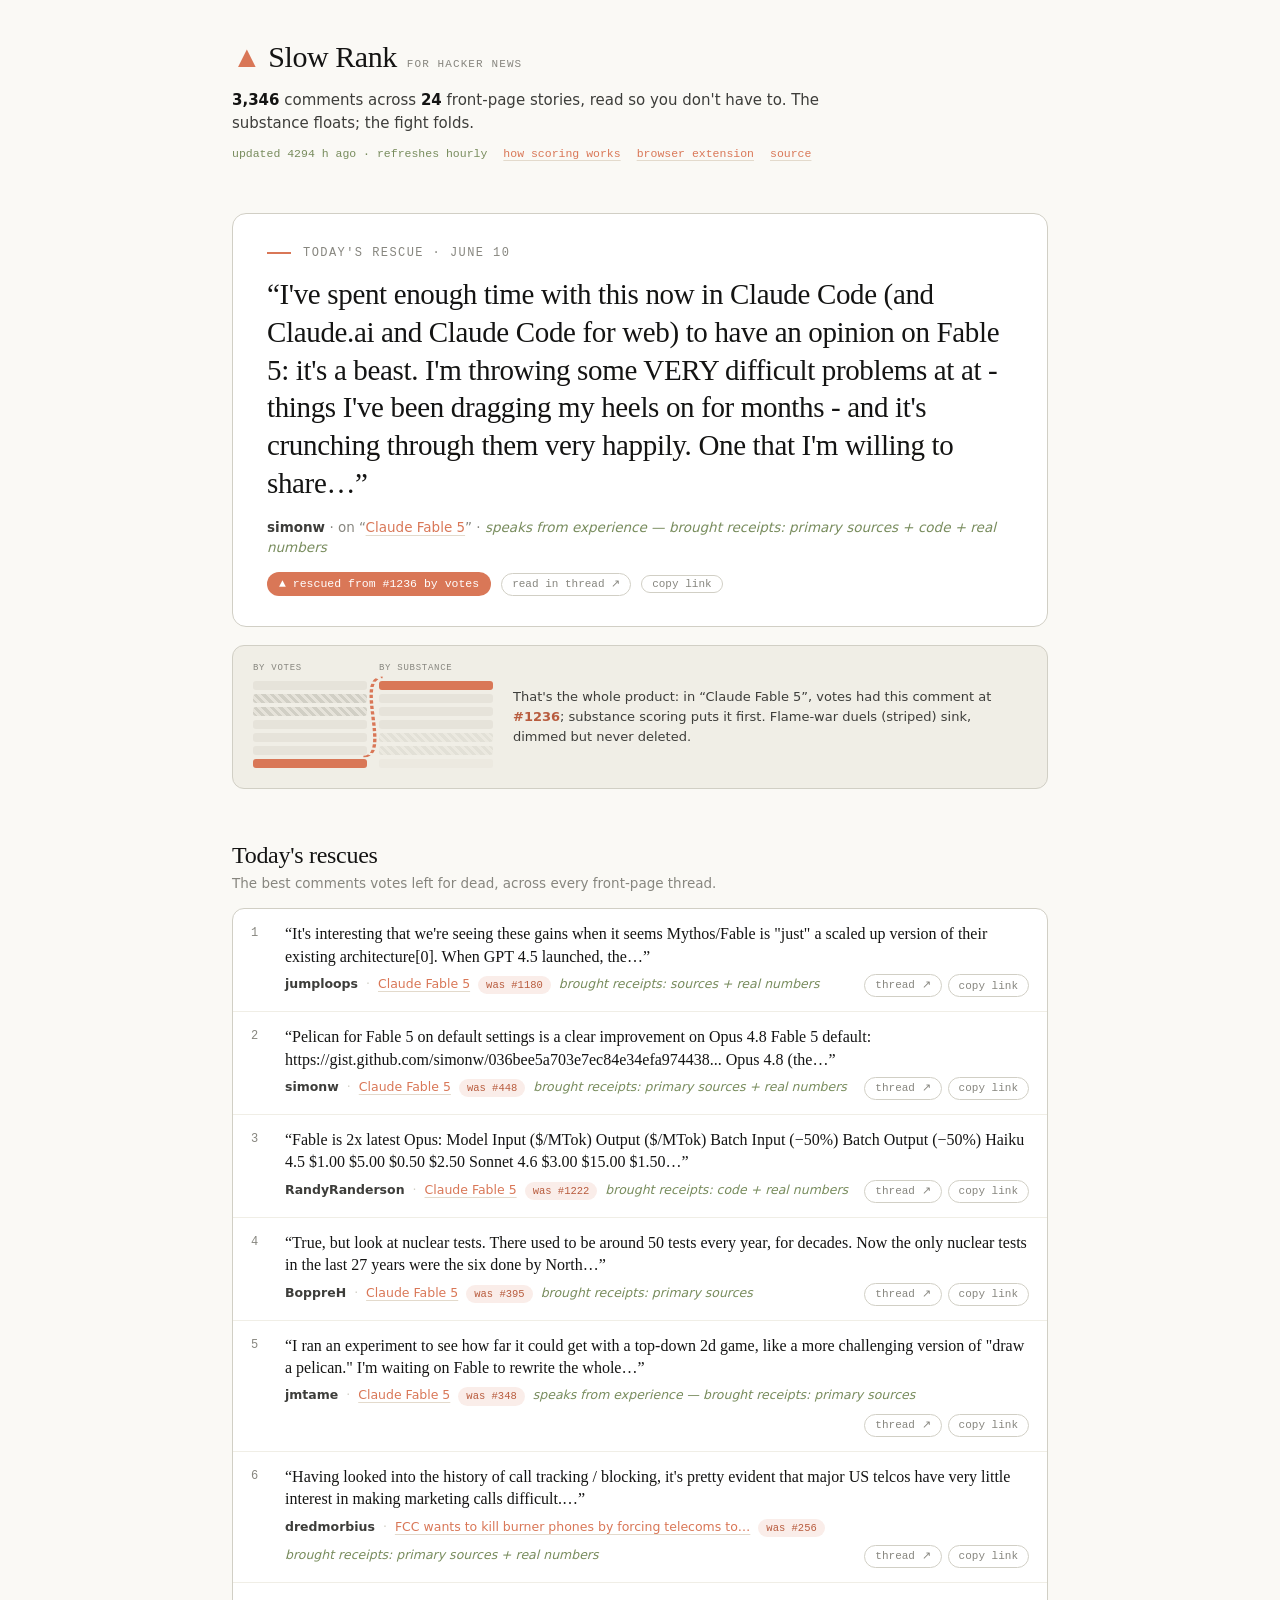
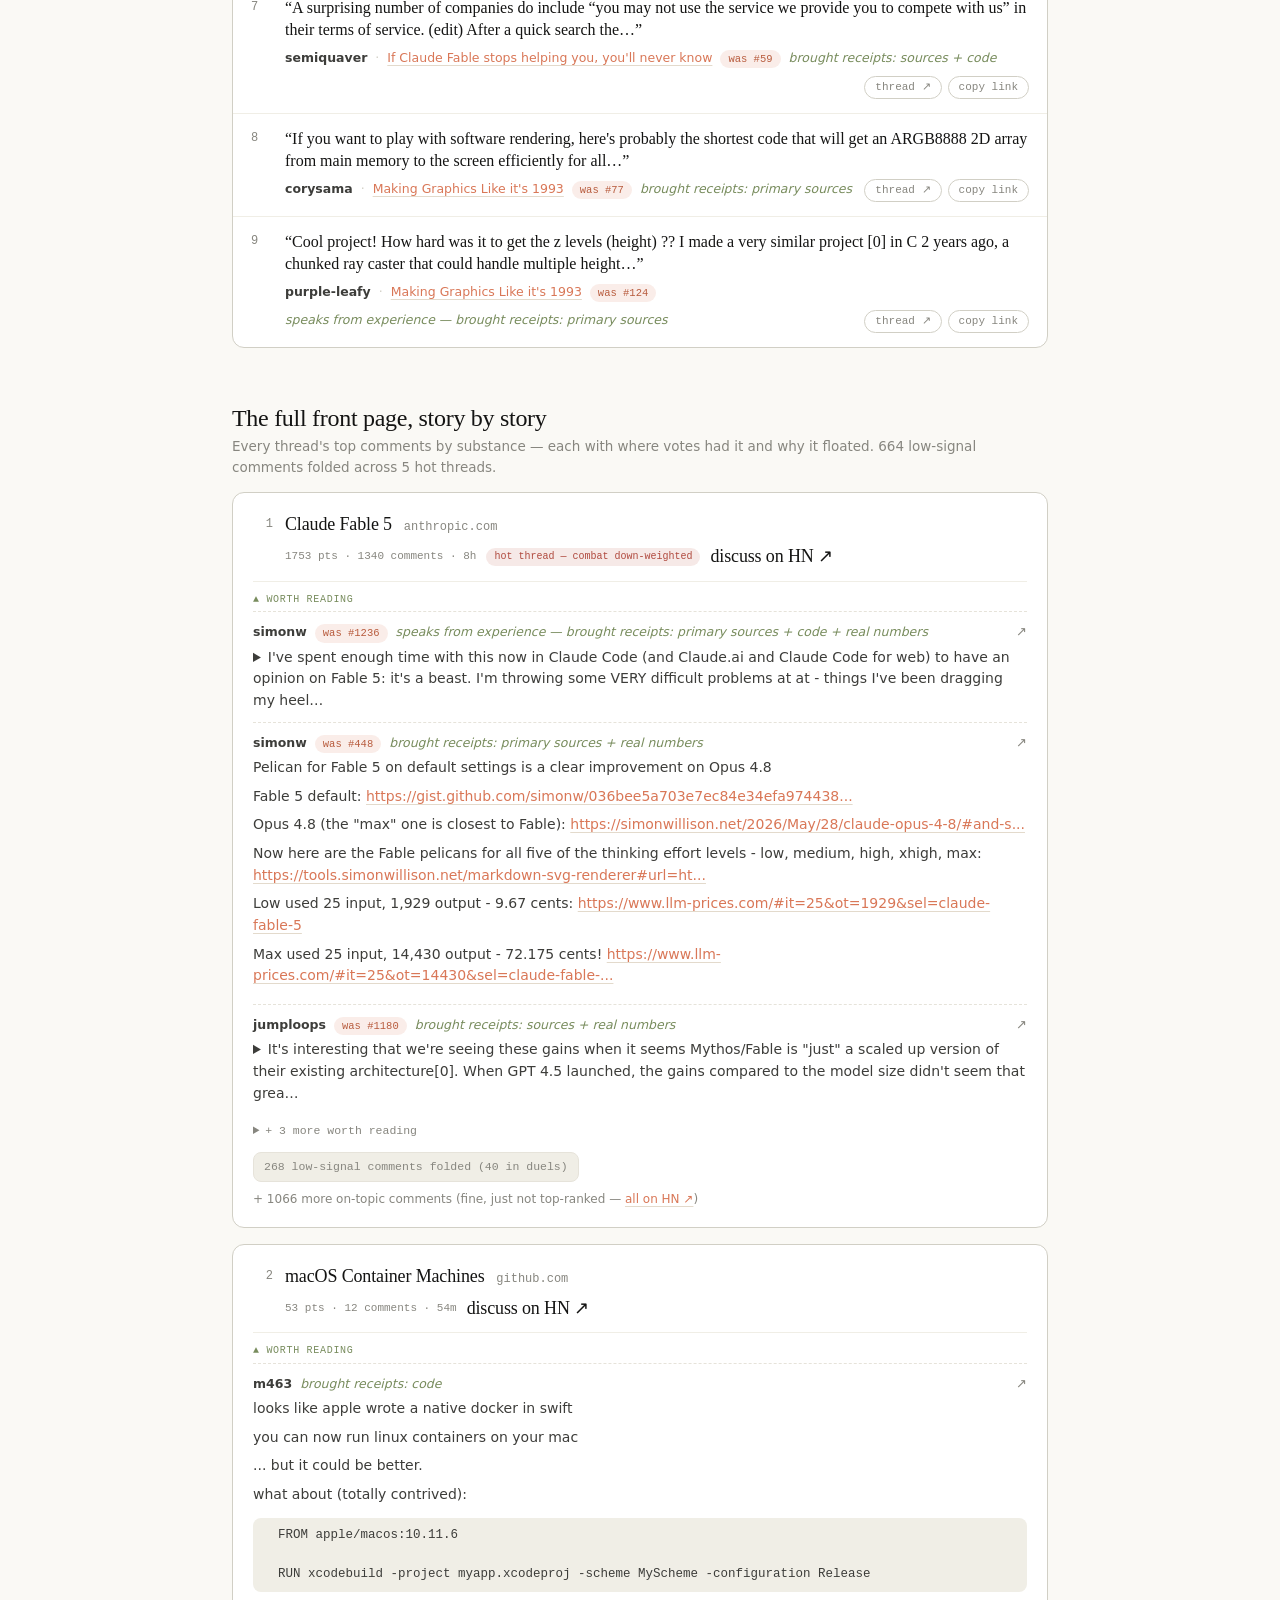
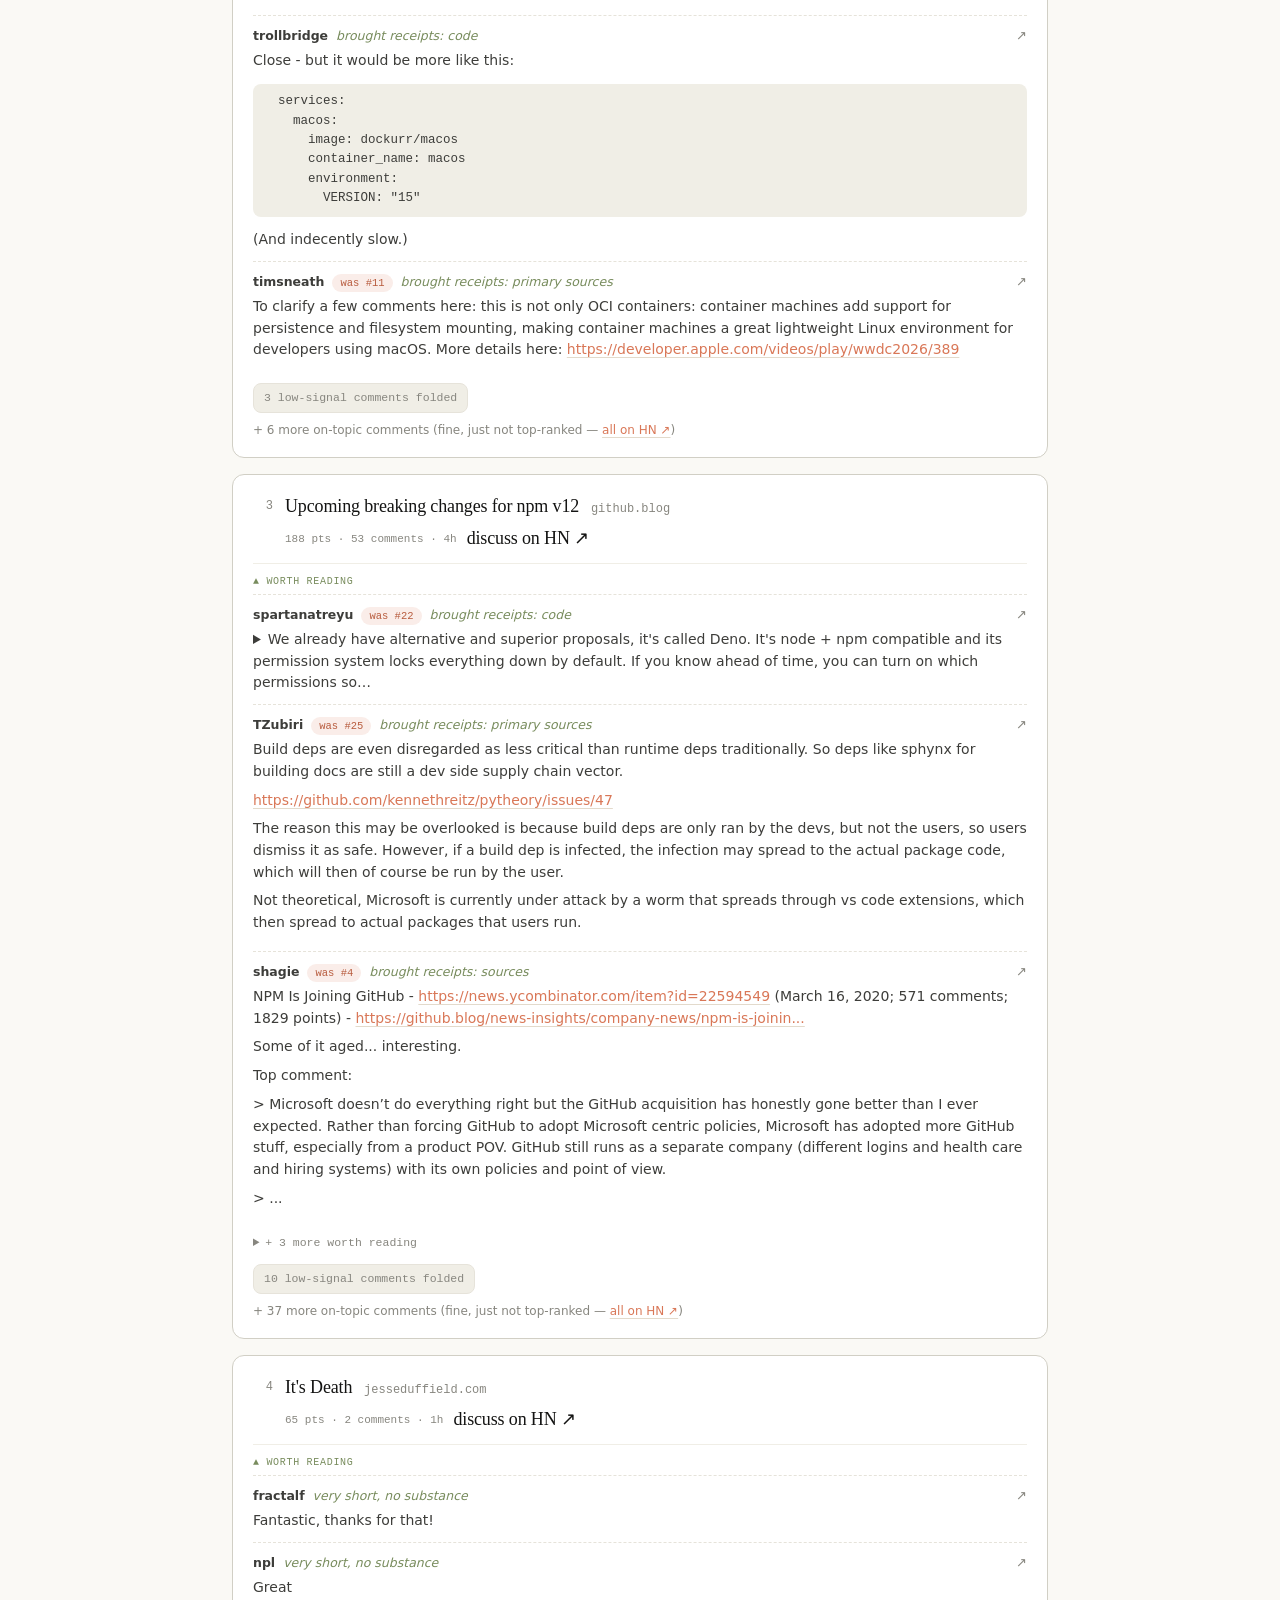
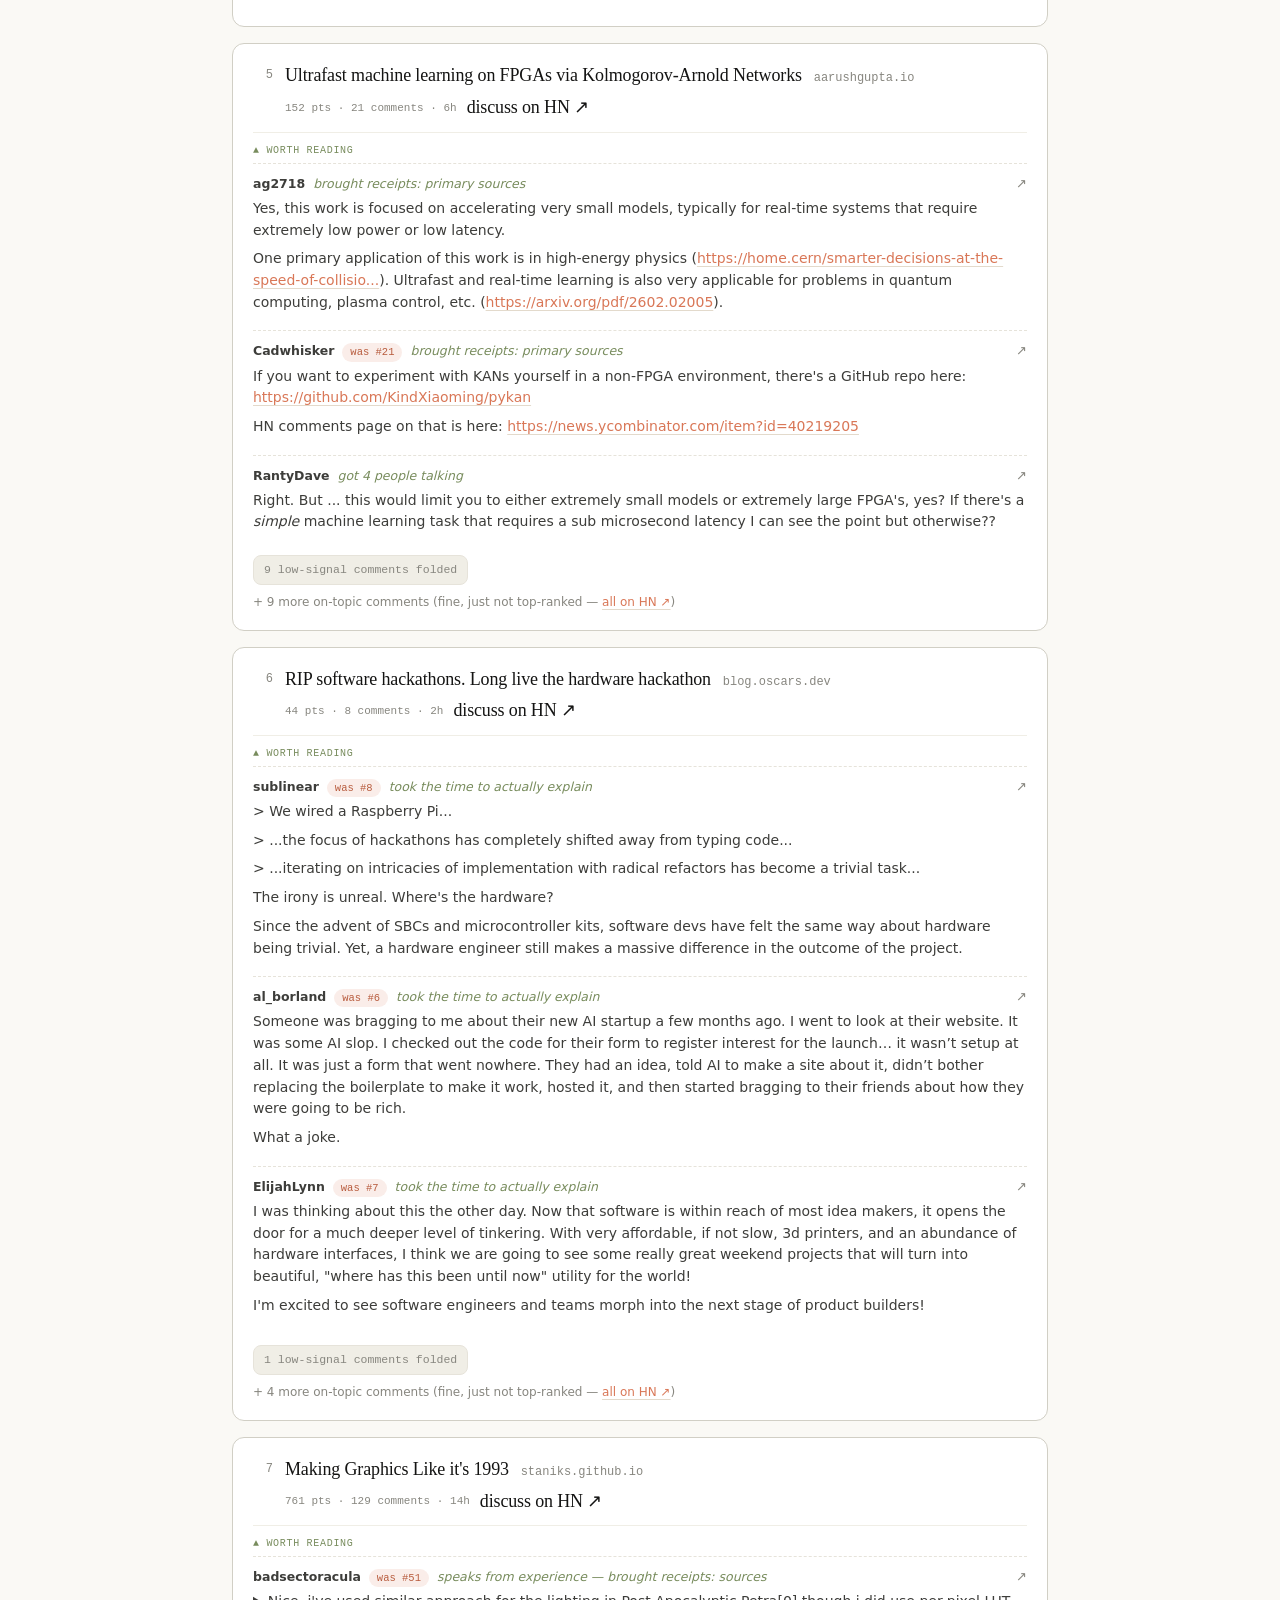
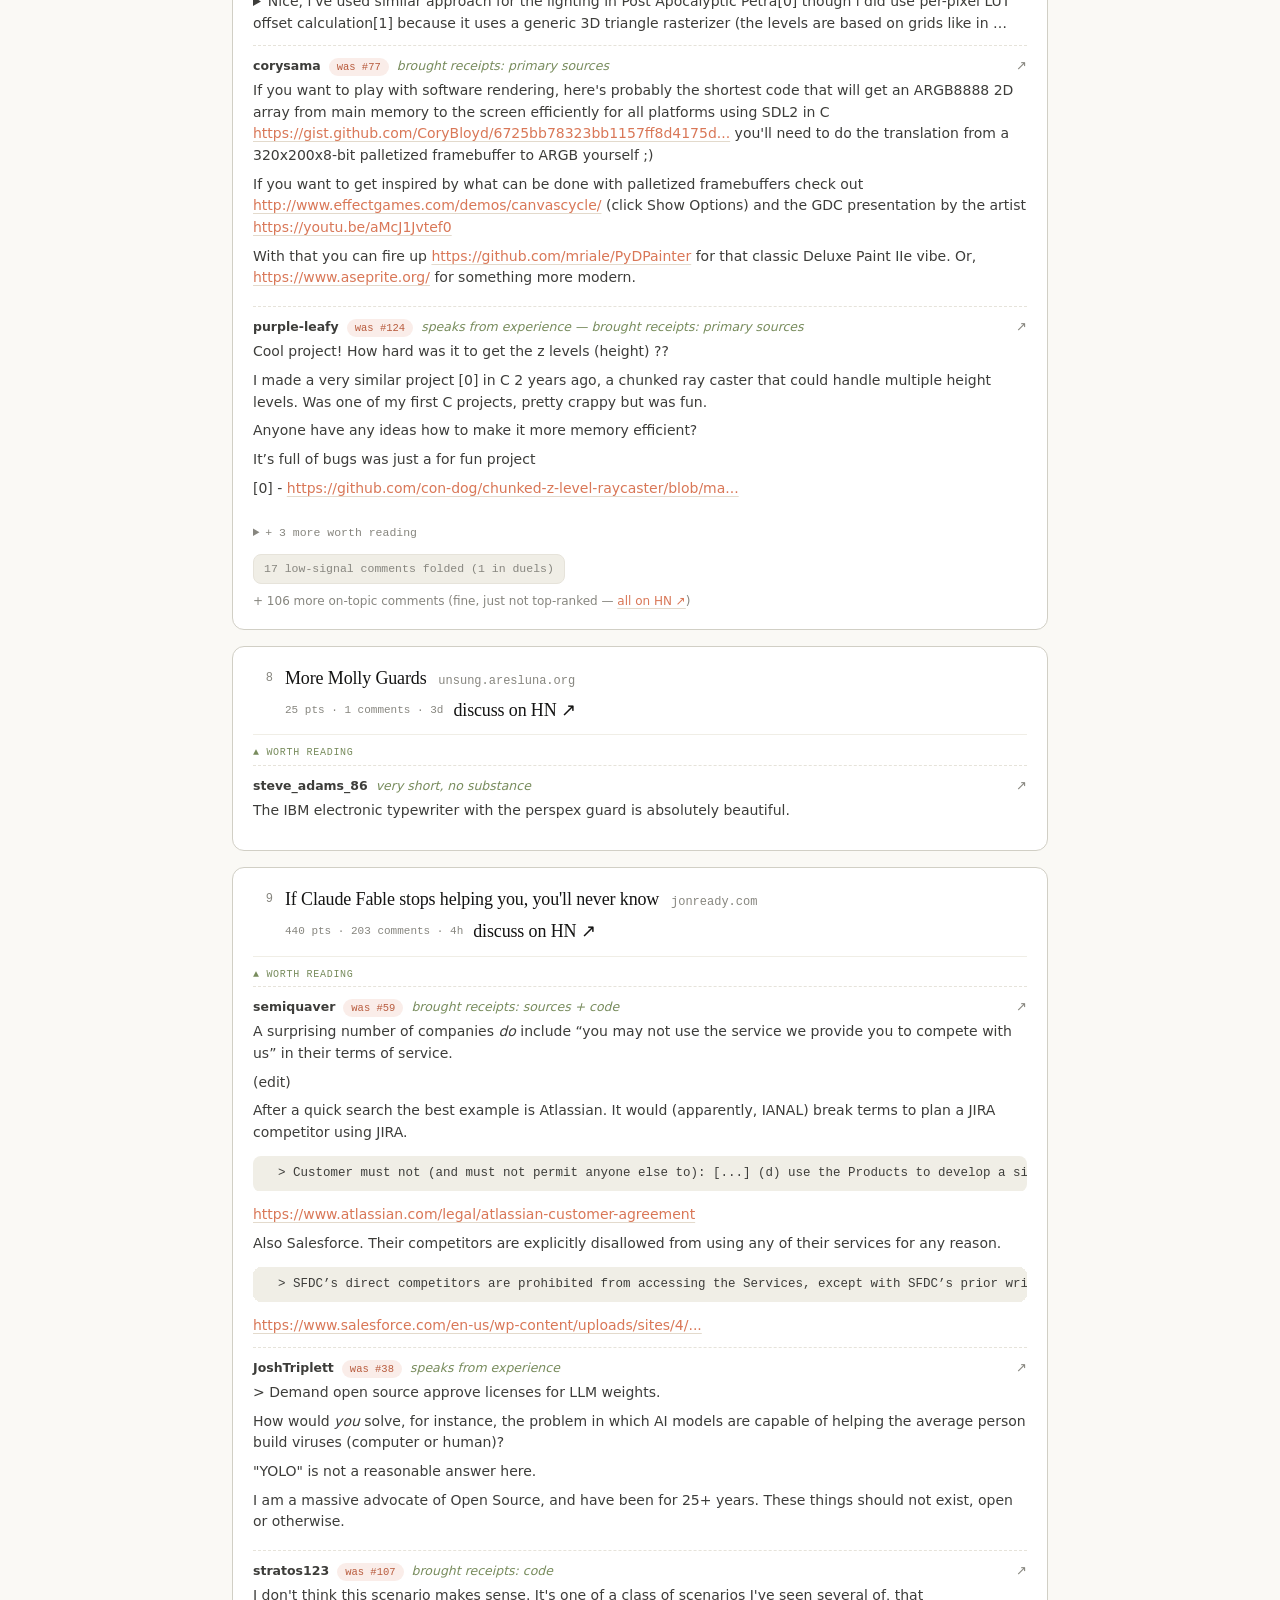
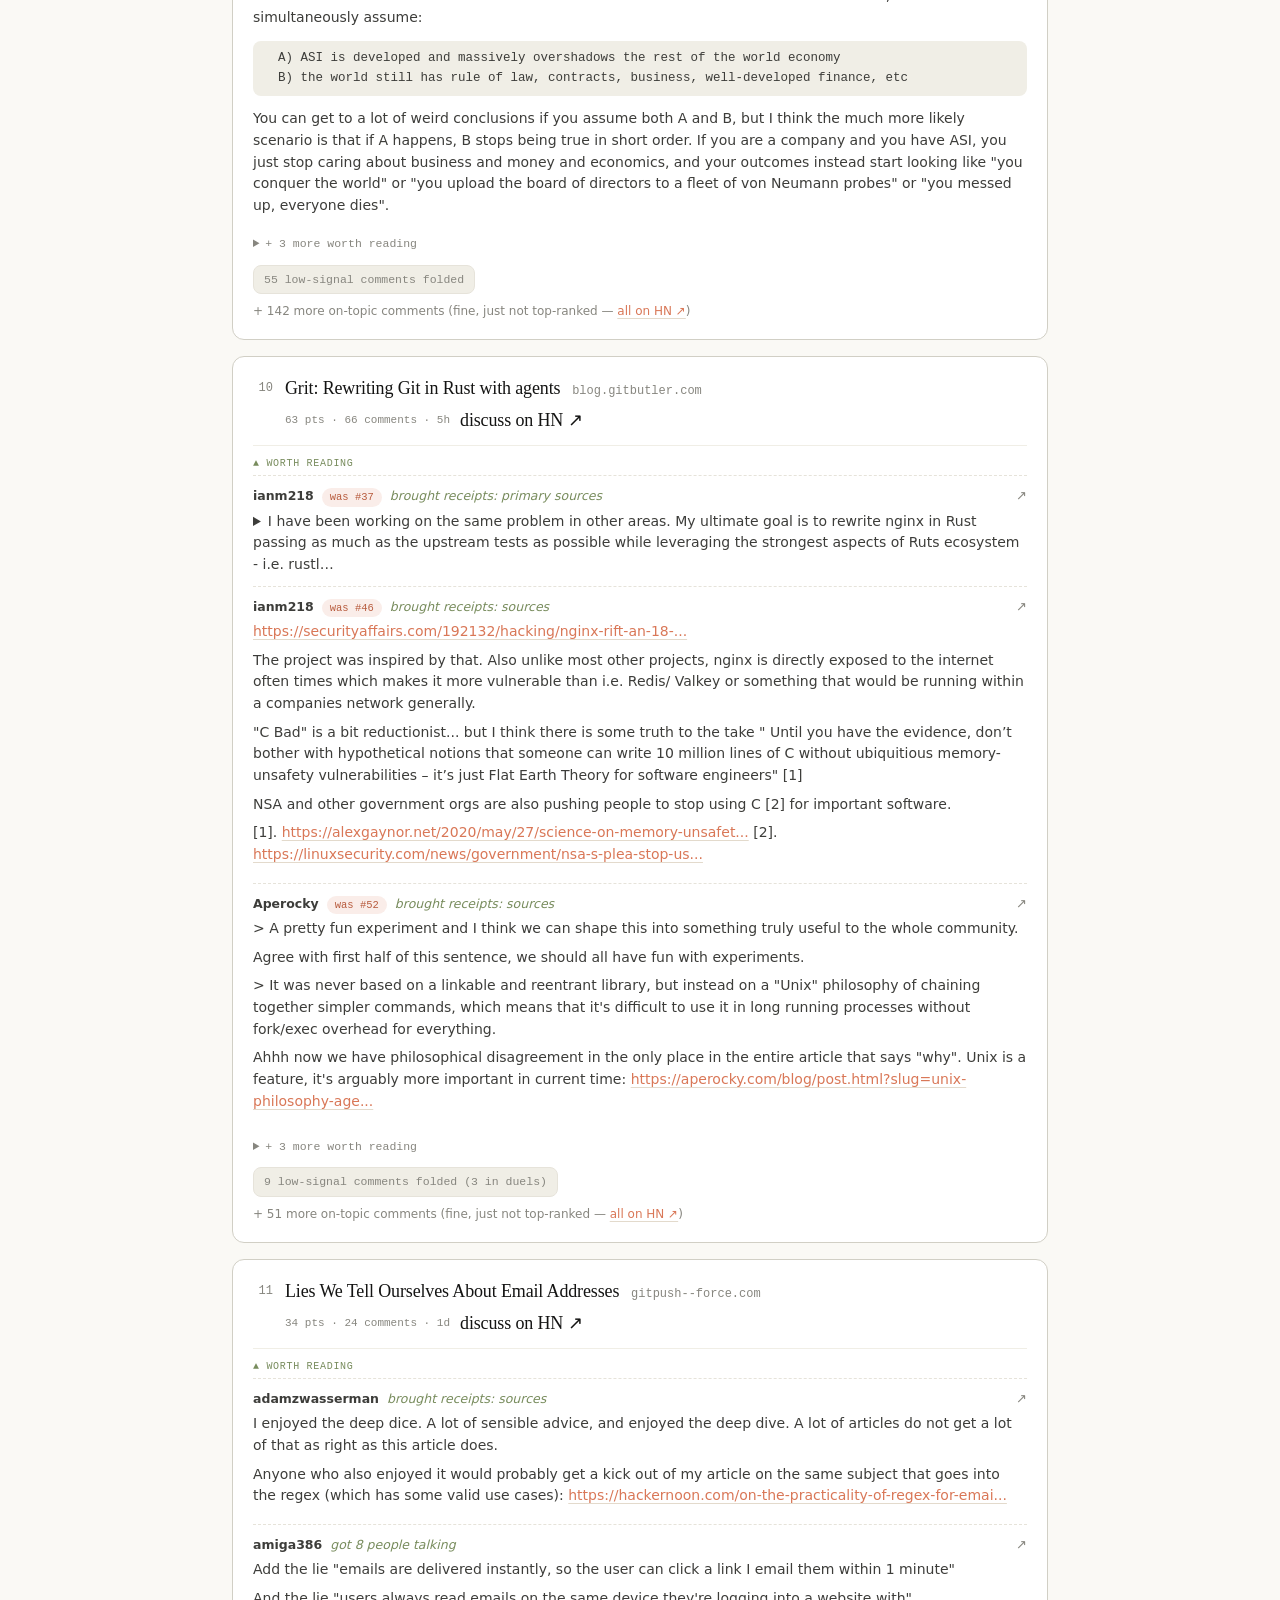
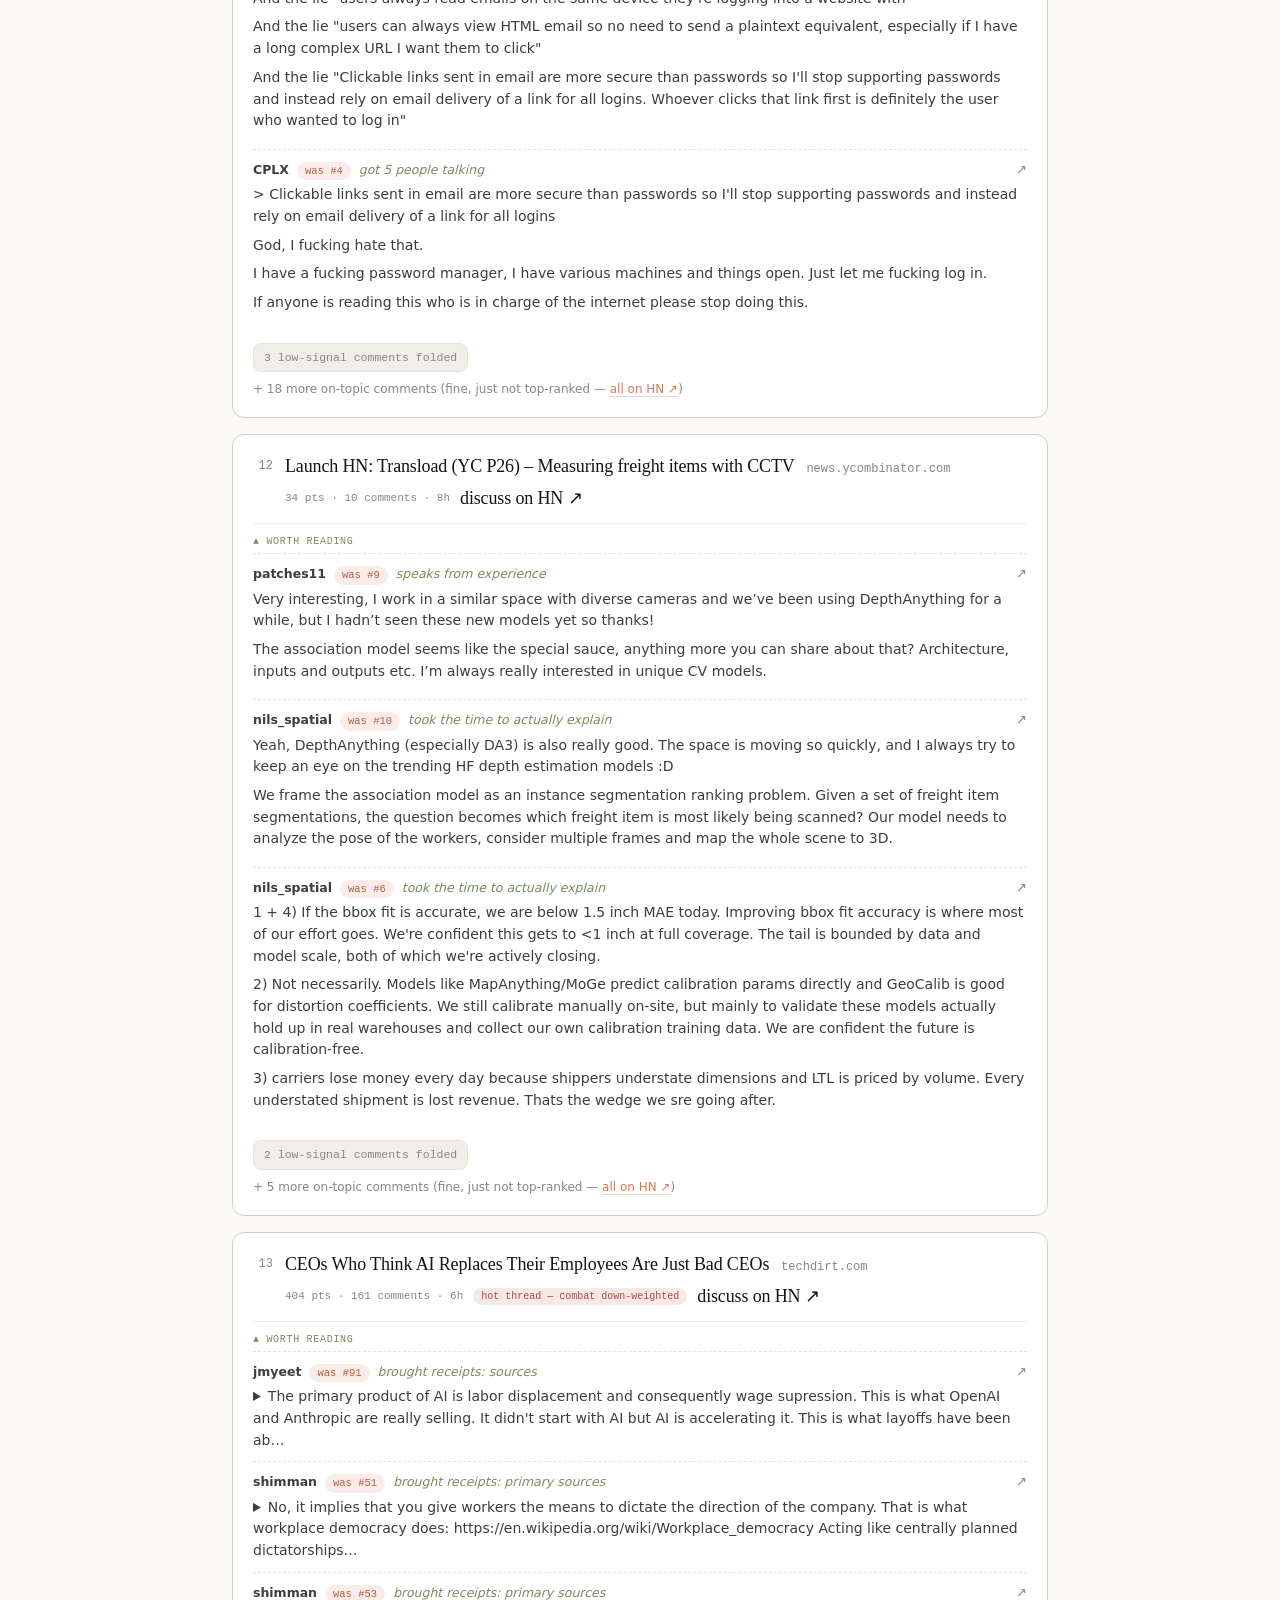
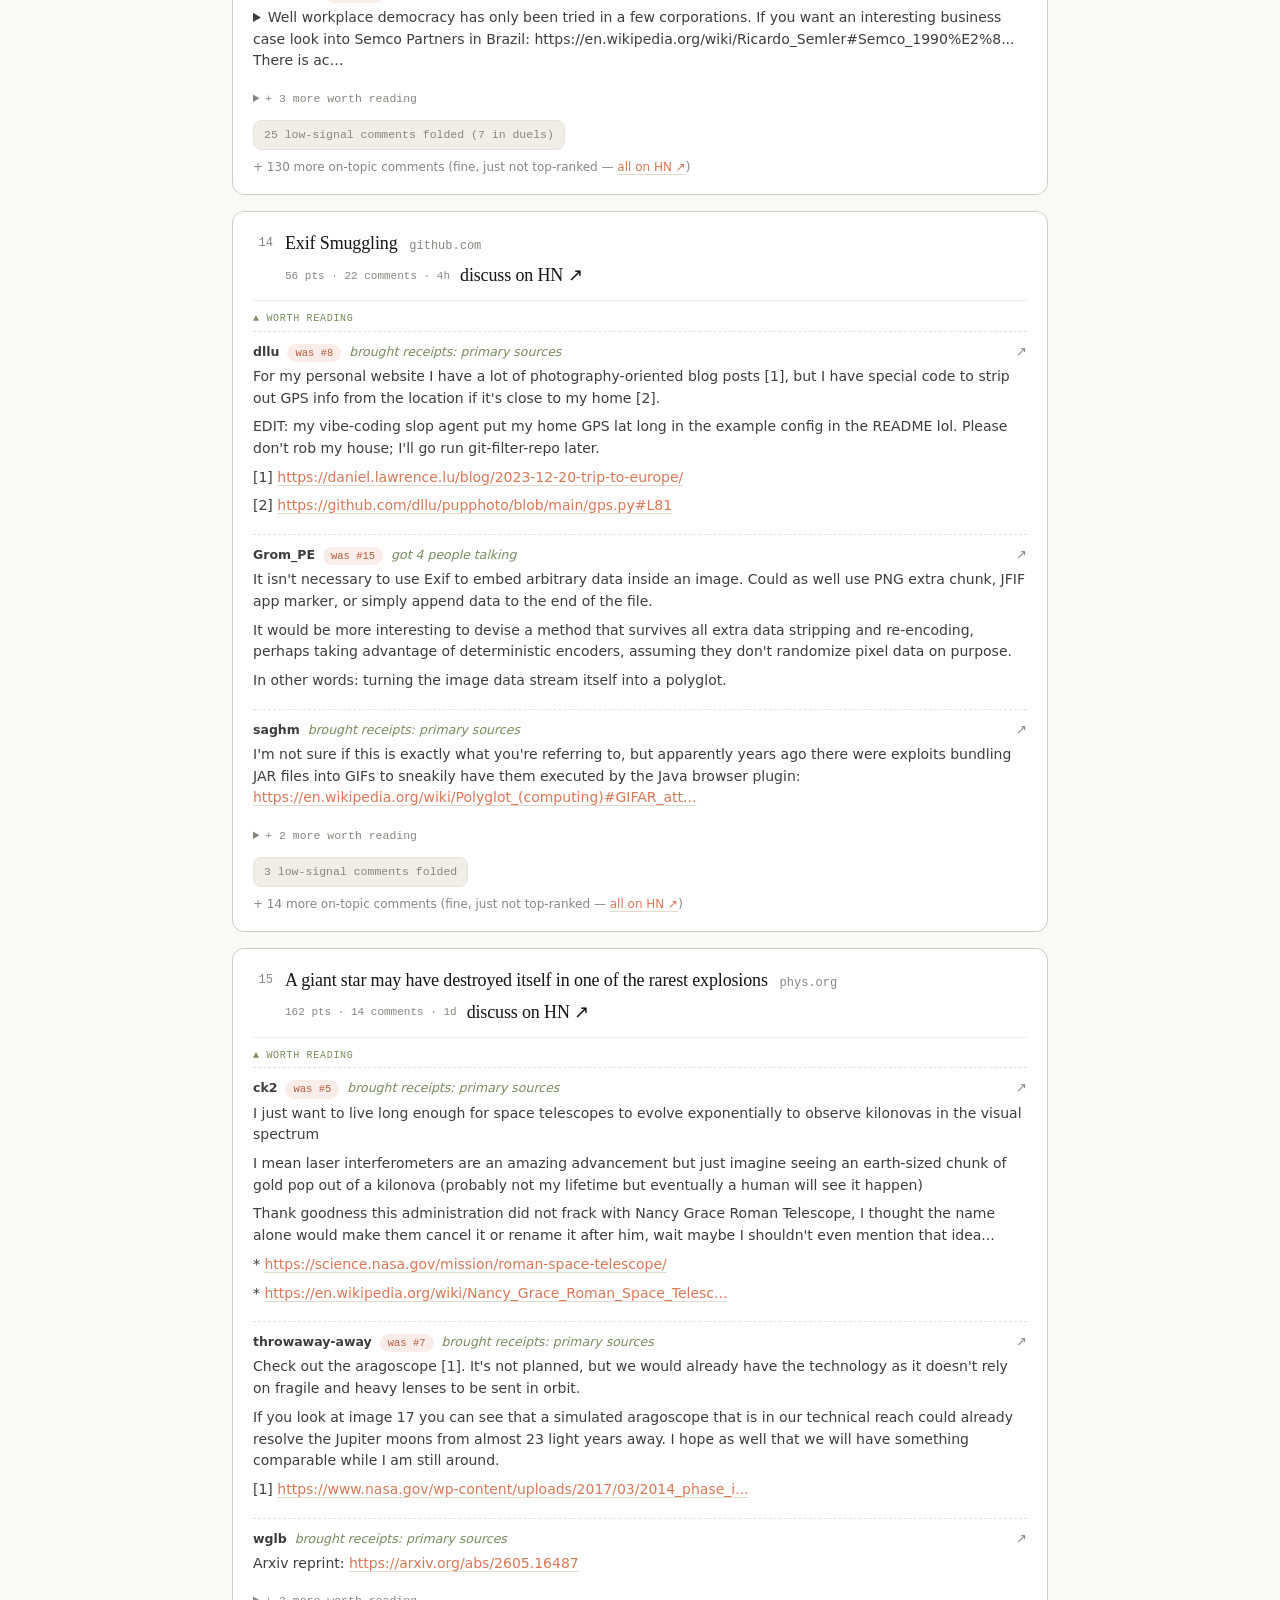
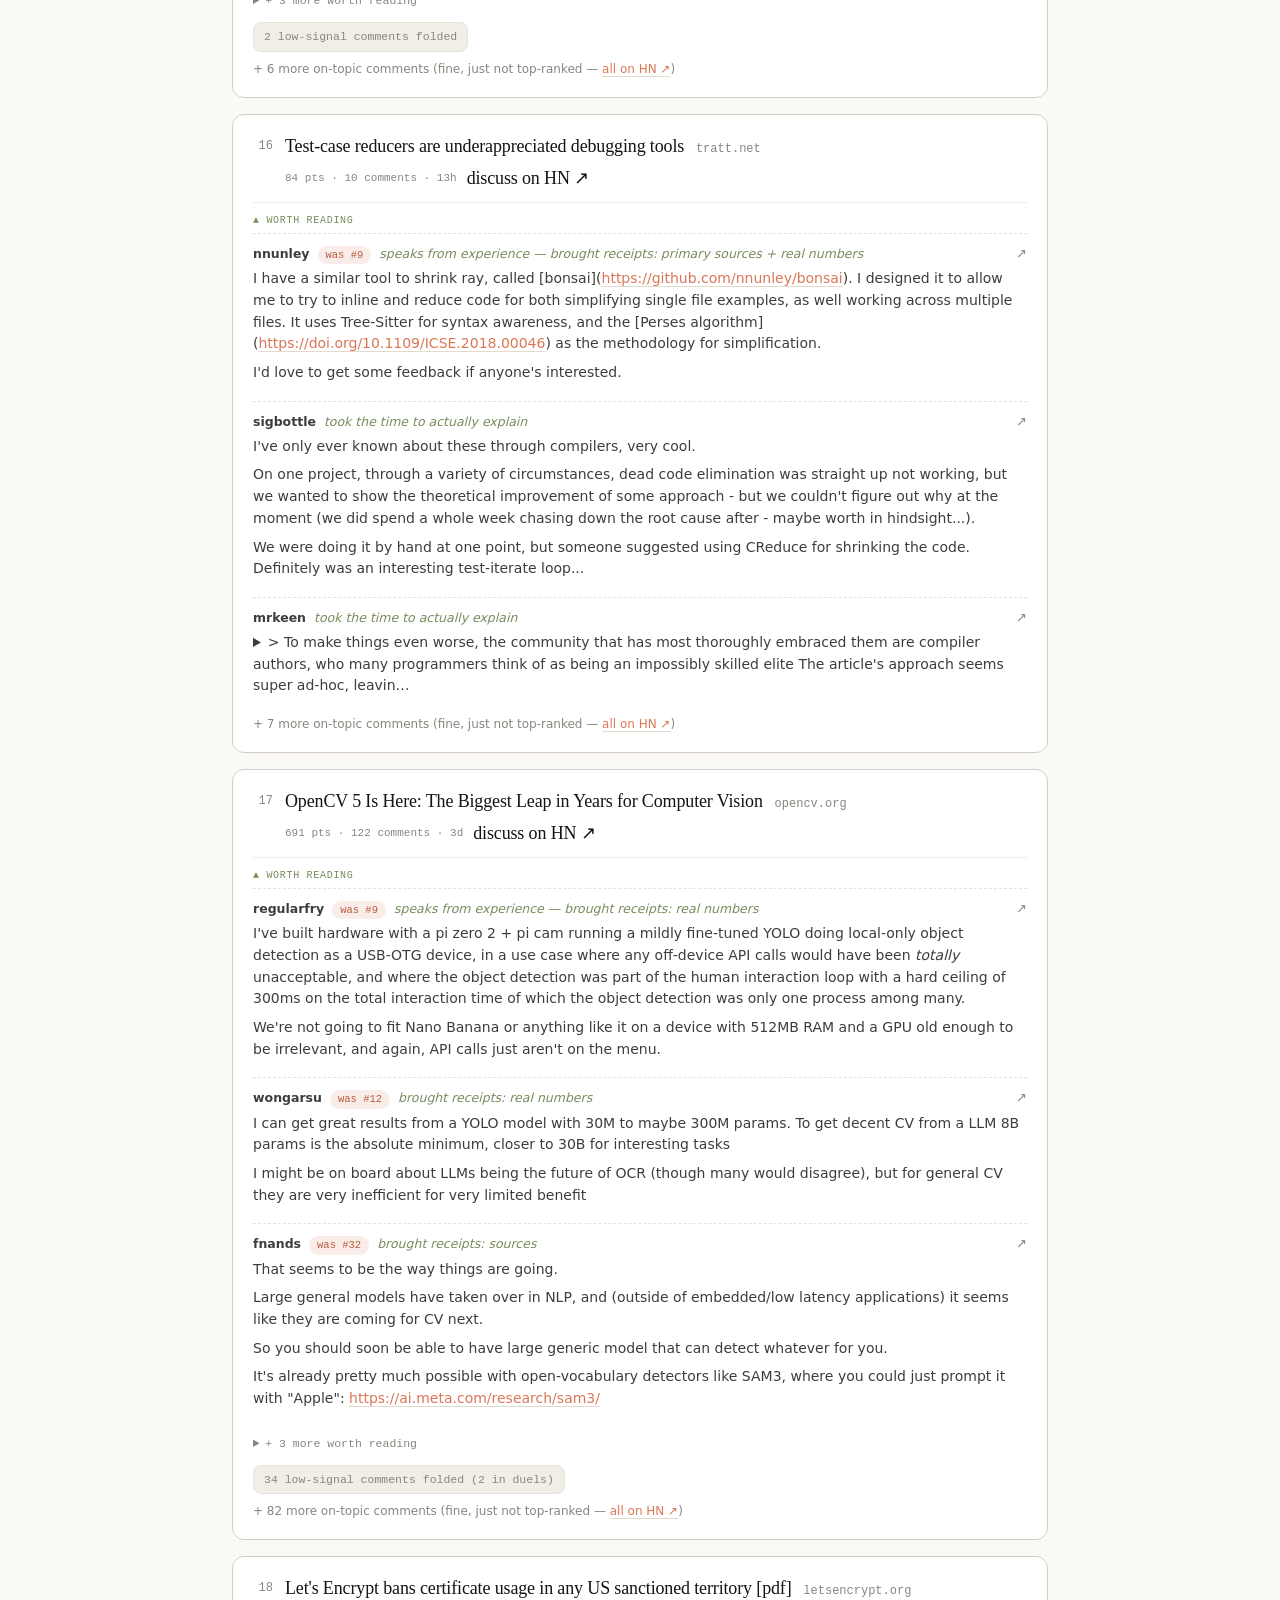
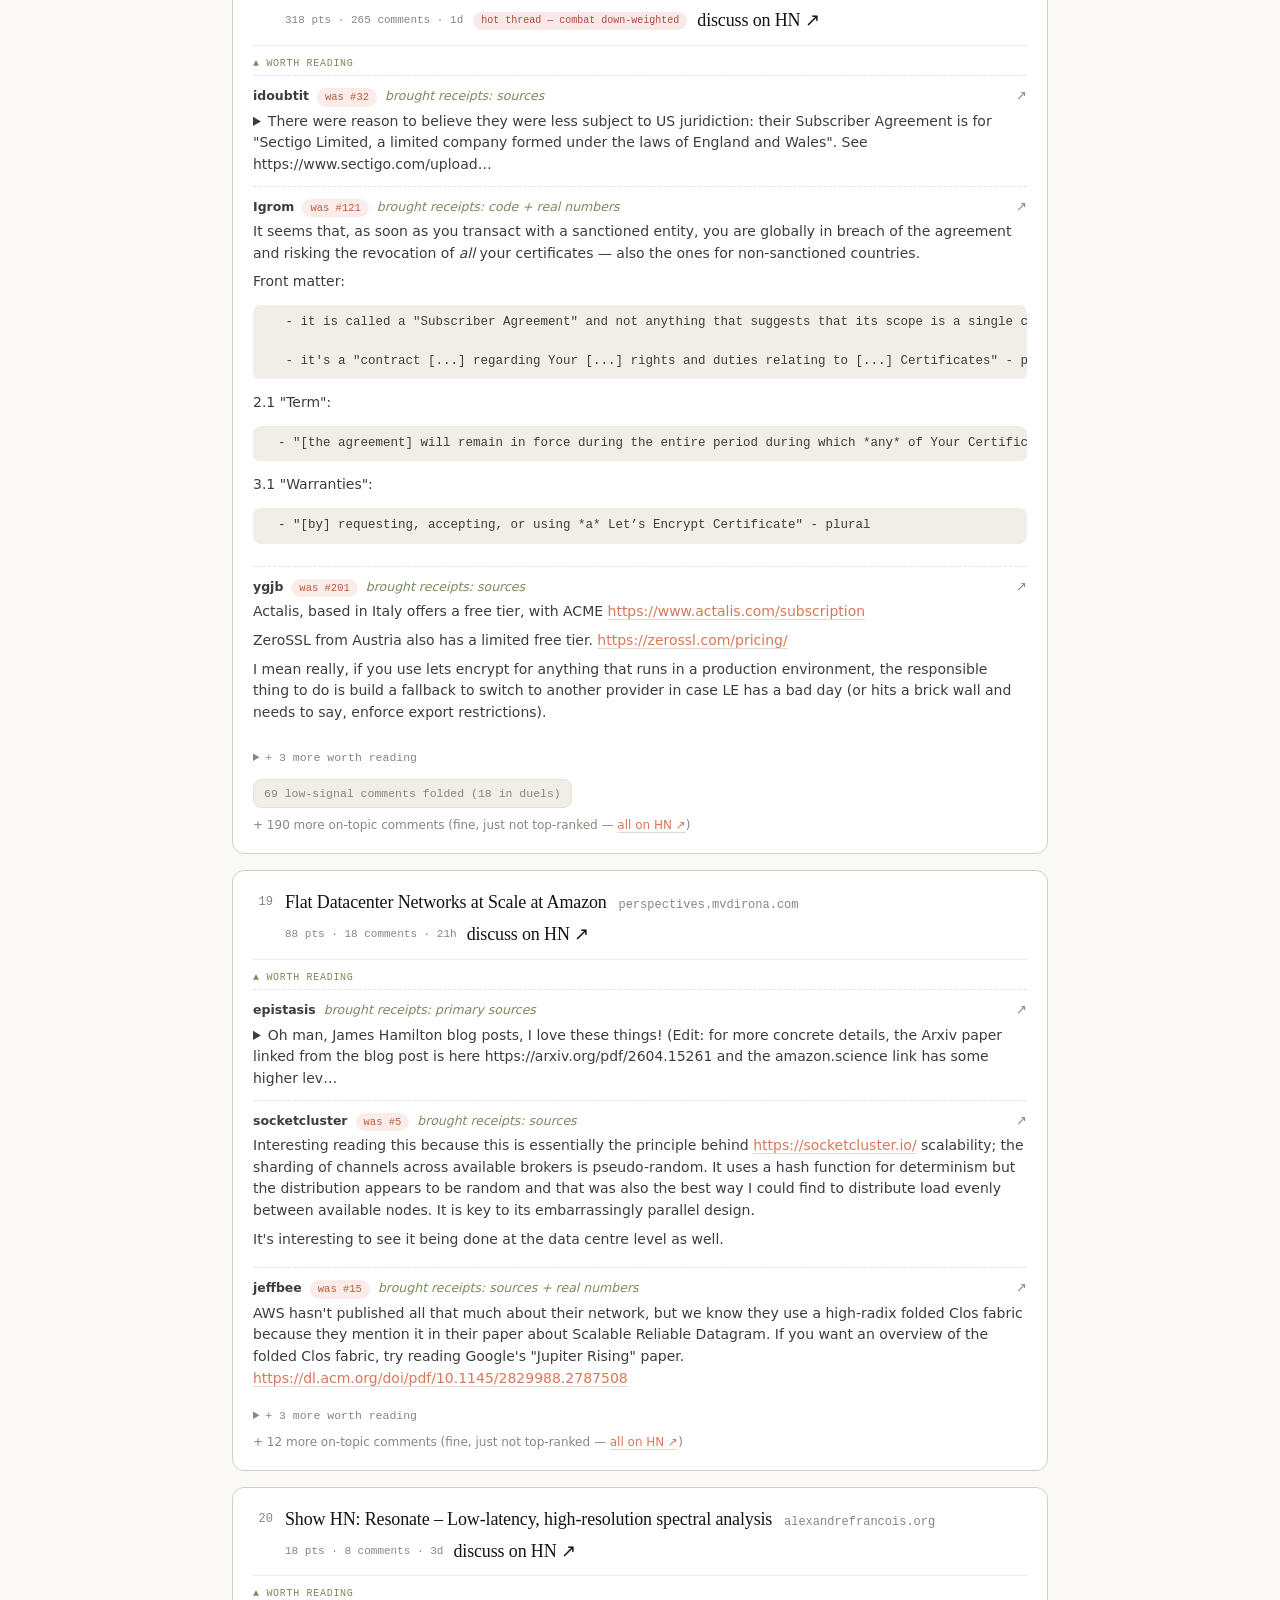
==== commit f96116ab: "Redesign: Daily Rescue editorial layout + share infrastructure Implements the approved redesign (gui" ====
--- a/frontpage-reranked.html
+++ b/frontpage-reranked.html
@@ -1,79 +1,240 @@
 <!doctype html><html lang="en"><head><meta charset="utf-8">
   <meta name="viewport" content="width=device-width,initial-scale=1">
-  <title>HN Front Page, Reranked — 2026-06-10</title>
+  <title>Slow Rank — the comment worth reading, surfaced</title>
+  <meta name="description" content="Today's rescue: a comment votes buried at #1236. I've spent enough time with this now in Claude Code (and Claude.ai and Claude Code for web) to have an opinion on Fable…">
+  <link rel="icon" href="data:image/svg+xml,%3Csvg%20xmlns%3D%22http%3A%2F%2Fwww.w3.org%2F2000%2Fsvg%22%20viewBox%3D%220%200%2032%2032%22%3E%3Crect%20width%3D%2232%22%20height%3D%2232%22%20rx%3D%227%22%20fill%3D%22%23FAF9F5%22%2F%3E%3Cpath%20d%3D%22M16%207%20L26%2024%20L6%2024%20Z%22%20fill%3D%22%23D97757%22%2F%3E%3C%2Fsvg%3E">
+  <link rel="canonical" href="https://scasella.github.io/hn-slow-rank/">
+  <meta property="og:type" content="website">
+  <meta property="og:site_name" content="Slow Rank">
+  <meta property="og:title" content="Slow Rank — the comment worth reading, surfaced">
+  <meta property="og:description" content="Today's rescue: a comment votes buried at #1236. I've spent enough time with this now in Claude Code (and Claude.ai and Claude Code for web) to have an opinion on Fable…">
+  <meta property="og:url" content="https://scasella.github.io/hn-slow-rank/">
+  <meta property="og:image" content="https://scasella.github.io/hn-slow-rank/og.png">
+  <meta property="og:image:width" content="1200"><meta property="og:image:height" content="630">
+  <meta name="twitter:card" content="summary_large_image">
+  <meta name="twitter:title" content="Slow Rank — the comment worth reading, surfaced">
+  <meta name="twitter:description" content="Today's rescue: a comment votes buried at #1236. I've spent enough time with this now in Claude Code (and Claude.ai and Claude Code for web) to have an opinion on Fable…">
+  <meta name="twitter:image" content="https://scasella.github.io/hn-slow-rank/og.png">
   <style>
-  :root{--bg:#f6f6ef;--card:#fff;--ink:#1b1b17;--dim:#6b6b60;--line:#e4e4d8;--accent:#b4612e;--hot:#c0392b;--good:#3a7d44;--mono:ui-monospace,SFMono-Regular,Menlo,monospace}
-  *{box-sizing:border-box}body{margin:0;background:var(--bg);color:var(--ink);font:16px/1.55 -apple-system,BlinkMacSystemFont,"Segoe UI",Helvetica,Arial,sans-serif}
-  a{color:var(--accent);text-decoration:none}a:hover{text-decoration:underline}
-  header{position:sticky;top:0;z-index:5;background:rgba(246,246,239,.92);backdrop-filter:blur(8px);border-bottom:1px solid var(--line);padding:18px 22px}
-  .wrap{max-width:860px;margin:0 auto;padding:0 18px}
-  h1{font-size:20px;margin:0;letter-spacing:-.01em}.tag{color:var(--dim);font-size:13px;margin-top:3px}
-  .stats{font-family:var(--mono);font-size:12px;color:var(--dim);margin-top:8px;display:flex;gap:14px;flex-wrap:wrap}
-  .stats b{color:var(--ink)}
-  .legend{font-family:var(--mono);font-size:11px;color:var(--dim);margin-top:10px;display:flex;gap:10px;flex-wrap:wrap}
-  .legend span{background:#efeee3;border:1px solid var(--line);border-radius:10px;padding:1px 7px}
-  main{padding:26px 0 80px}
-  .story{background:var(--card);border:1px solid var(--line);border-radius:12px;padding:16px 18px;margin:0 0 18px;box-shadow:0 1px 0 rgba(0,0,0,.02)}
-  .shead{display:flex;gap:12px;align-items:flex-start;padding-bottom:10px;border-bottom:1px solid var(--line)}
-  .srank{font-family:var(--mono);font-size:13px;color:var(--dim);min-width:22px;text-align:right;padding-top:2px}
-  .stitle a{font-size:17px;font-weight:600;letter-spacing:-.01em}
-  .domain{color:var(--dim);font-size:12px;margin-left:7px}
-  .smeta{font-family:var(--mono);font-size:11.5px;color:var(--dim);margin-top:4px;display:flex;gap:10px;flex-wrap:wrap;align-items:center}
-  .hnlink{font-size:11.5px}
-  .hot{color:var(--hot);font-weight:600}
-  .prior{font-family:var(--mono);font-size:11px;color:#8a6d3b;background:#faf6ea;border:1px solid #eee3c3;border-radius:8px;padding:4px 8px;margin-top:7px;line-height:1.7}
-  .prior a{font-size:11px;white-space:nowrap}.psep{margin:0 6px;color:#c9bd99}
-  .lane{margin-top:12px}.lanelabel{font-family:var(--mono);font-size:11px;letter-spacing:.06em;text-transform:uppercase;color:var(--good);margin-bottom:8px}
-  .comment{display:flex;gap:12px;padding:11px 0;border-top:1px dashed var(--line)}
+  :root{--ivory:#FAF9F5;--paper:#FFFFFF;--slate:#141413;--g100:#F0EEE6;--g200:#E6E3DA;--g300:#D1CFC5;--g500:#87867F;--g700:#3D3D3A;
+    --clay:#D97757;--clay-d:#B85C3E;--oat:#E3DACC;--olive:#788C5D;--rust:#B04A3F;--amber:#C78E3F;
+    --serif:ui-serif,Georgia,"Times New Roman",Times,serif;--sans:system-ui,-apple-system,"Segoe UI",Roboto,Helvetica,Arial,sans-serif;
+    --mono:ui-monospace,"SF Mono",Menlo,Monaco,Consolas,monospace}
+  *{box-sizing:border-box}html{scroll-behavior:smooth}
+  body{margin:0;background:var(--ivory);color:var(--slate);font-family:var(--sans);font-size:15px;line-height:1.55;-webkit-font-smoothing:antialiased}
+  a{color:var(--clay);text-decoration-color:var(--oat);text-underline-offset:3px}a:hover{text-decoration-color:var(--clay)}
+  .wrap{max-width:860px;margin:0 auto;padding:0 22px}
+  .mast{padding:34px 0 6px}
+  .brand{font-family:var(--serif);font-weight:500;font-size:30px;letter-spacing:-.015em}
+  .brand .tri{color:var(--clay)}
+  .brand .bsub{font-family:var(--mono);font-size:11px;letter-spacing:.1em;text-transform:uppercase;color:var(--g500);margin-left:10px}
+  .hline{color:var(--g700);font-size:15px;margin-top:8px;max-width:640px}
+  .hline b{color:var(--slate)}
+  .mnav{font-family:var(--mono);font-size:11.5px;color:var(--g500);margin-top:10px;display:flex;gap:16px;flex-wrap:wrap}
+  .fresh{color:var(--olive)}
+  .eyebrow{font-family:var(--mono);font-size:12px;letter-spacing:.12em;text-transform:uppercase;color:var(--g500);display:flex;align-items:center;gap:12px;margin-bottom:14px}
+  .eyebrow::before{content:"";width:24px;height:1.5px;background:var(--clay)}
+  .hero{margin-top:44px;background:var(--paper);border:1.5px solid var(--g300);border-radius:14px;padding:30px 34px}
+  .pull{font-family:var(--serif);font-weight:500;font-size:clamp(21px,3.2vw,29px);line-height:1.3;letter-spacing:-.012em;margin:0;color:var(--slate)}
+  .attrib{margin-top:14px;font-size:13.5px;color:var(--g500)}
+  .attrib b{color:var(--g700)}
+  .preason{color:var(--olive);font-style:italic}
+  .heroactions{margin-top:14px;display:flex;gap:10px;align-items:center;flex-wrap:wrap}
+  .rescuepill{font-family:var(--mono);font-size:11.5px;color:#fff;background:var(--clay);border-radius:999px;padding:3px 12px}
+  .ghost{font-family:var(--mono);font-size:11px;color:var(--g500);background:none;border:1.5px solid var(--g300);border-radius:999px;padding:2px 10px;cursor:pointer;text-decoration:none}
+  .ghost:hover{border-color:var(--clay);color:var(--clay)}
+  .xray{margin-top:18px;background:var(--g100);border:1.5px solid var(--g300);border-radius:12px;padding:16px 20px;display:grid;grid-template-columns:240px 1fr;gap:20px;align-items:center}
+  .xcols{display:grid;grid-template-columns:1fr 1fr;gap:12px;position:relative}
+  .xh{font-family:var(--mono);font-size:9px;text-transform:uppercase;letter-spacing:.08em;color:var(--g500);margin-bottom:5px}
+  .xrows i{display:block;height:9px;border-radius:3px;background:var(--g200);margin-bottom:4px}
+  .xrows i.gem{background:var(--clay)}
+  .xrows i.fight{background:repeating-linear-gradient(45deg,var(--g300),var(--g300) 3px,var(--g200) 3px,var(--g200) 6px)}
+  .xrows i.dim{opacity:.45}
+  .xcols svg{position:absolute;inset:0;width:100%;height:100%;pointer-events:none}
+  .xcap{font-size:13px;color:var(--g700)}
+  .xcap b{color:var(--clay-d)}
+  h2{font-family:var(--serif);font-weight:500;font-size:24px;line-height:1.18;letter-spacing:-.012em;margin:0 0 4px}
+  .secsub{color:var(--g500);font-size:13.5px;margin:0 0 14px}
+  .rescues{margin-top:52px}
+  .rlist{list-style:none;counter-reset:r;margin:0;padding:0;border:1.5px solid var(--g300);border-radius:12px;background:var(--paper);overflow:hidden}
+  .ritem{counter-increment:r;padding:14px 18px 14px 52px;border-bottom:1px solid var(--g100);position:relative}
+  .ritem:last-child{border-bottom:none}
+  .ritem::before{content:counter(r);position:absolute;left:18px;top:15px;font-family:var(--mono);font-size:12px;color:var(--g500)}
+  .rq{font-family:var(--serif);font-size:16px;line-height:1.4;color:var(--slate)}
+  .rmeta{margin-top:6px;font-size:12.5px;color:var(--g500);display:flex;gap:8px;align-items:baseline;flex-wrap:wrap}
+  .rmeta b{color:var(--g700)}
+  .dimsep{color:var(--g300)}
+  .waspill{font-family:var(--mono);font-size:10.5px;color:var(--clay-d);background:rgba(217,119,87,.13);border-radius:999px;padding:1px 8px;white-space:nowrap}
+  .ractions{margin-left:auto;display:flex;gap:6px}
+  .digest{margin-top:56px}
+  .story{background:var(--paper);border:1.5px solid var(--g300);border-radius:12px;padding:18px 20px;margin:0 0 16px}
+  .shead{display:flex;gap:12px;align-items:flex-start;padding-bottom:10px;border-bottom:1px solid var(--g100)}
+  .srank{font-family:var(--mono);font-size:12px;color:var(--g500);min-width:20px;text-align:right;padding-top:4px}
+  .stitle a{font-family:var(--serif);font-size:18px;font-weight:500;letter-spacing:-.008em;color:var(--slate);text-decoration:none}
+  .stitle a:hover{color:var(--clay-d)}
+  .domain{color:var(--g500);font-size:12px;margin-left:7px;font-family:var(--mono)}
+  .smeta{font-family:var(--mono);font-size:11px;color:var(--g500);margin-top:4px;display:flex;gap:10px;flex-wrap:wrap;align-items:center}
+  .hotpill{font-family:var(--mono);font-size:10px;color:var(--rust);background:rgba(176,74,63,.12);border-radius:999px;padding:1px 8px}
+  .hnlink{font-size:11px}
+  .prior{font-family:var(--mono);font-size:10.5px;color:var(--amber);background:rgba(199,142,63,.1);border-radius:8px;padding:4px 9px;margin-top:7px;line-height:1.7}
+  .prior a{font-size:10.5px;color:var(--amber)}
+  .lane{margin-top:10px}
+  .lanelabel{font-family:var(--mono);font-size:10px;letter-spacing:.07em;text-transform:uppercase;color:var(--olive);margin-bottom:4px}
+  .comment{padding:10px 0;border-top:1px dashed var(--g200)}
   .comment:first-of-type{border-top:none}
-  .crail{min-width:34px;text-align:center}
-  .score{display:inline-block;font-family:var(--mono);font-size:12px;font-weight:600;color:var(--good);background:#eef5ef;border:1px solid #d6e7d8;border-radius:8px;padding:2px 6px}
-  .cbody{flex:1;min-width:0}
-  .cmeta{font-size:12.5px;color:var(--dim);margin-bottom:5px;display:flex;gap:7px;align-items:center;flex-wrap:wrap}
-  .author{font-weight:600;color:#444}
-  .badge{font-family:var(--mono);font-size:10.5px;background:#fbf2e9;border:1px solid #efd9c4;color:var(--accent);border-radius:10px;padding:1px 7px;white-space:nowrap}
-  .moved{font-family:var(--mono);font-size:10px;color:#9a9a8c;background:#f0f0e6;border-radius:8px;padding:1px 6px}
-  .permalink{margin-left:auto;color:var(--dim);font-size:13px}
-  .ctext{font-size:14.5px;color:#23231d;overflow-wrap:break-word}.ctext p{margin:.5em 0}.ctext pre{background:#f3f3ea;padding:8px 10px;border-radius:8px;overflow:auto;font-size:12.5px}
-  details.ctext summary{cursor:pointer;color:#23231d}details.ctext .full{margin-top:6px}
-  .why{font-size:12px;color:var(--good);margin-top:6px;font-style:italic}
-  .fold{margin-top:12px}.fold summary{cursor:pointer;font-family:var(--mono);font-size:12px;color:var(--dim);background:#f0f0e6;border:1px solid var(--line);border-radius:8px;padding:6px 10px}
-  .foldnote{font-size:12.5px;color:var(--dim);padding:9px 4px 2px}
-  .ordinary{font-size:12px;color:var(--dim);margin-top:8px;padding-left:2px}
-  footer{max-width:860px;margin:0 auto;padding:30px 18px;color:var(--dim);font-size:12px;font-family:var(--mono);border-top:1px solid var(--line)}
-  </style></head><body>
-  <header><div class="wrap" style="padding:0">
-    <h1>Hacker News, reranked by substance</h1>
-    <div class="tag">Surface the comment worth reading, hide the fight. — front page of June 10, 2026 at 12:47 AM UTC</div>
-    <div class="stats">
-      <span><b>23</b> stories</span>
-      <span><b>3,198</b> comments analyzed</span>
-      <span><b>100</b> surfaced</span>
-      <span><b>633</b> hidden as low-signal</span>
-      <span><b>5</b> hot threads</span>
-      <span><b>5</b> stories seen before</span>
-    </div>
-    <div class="legend">
-      <span>🔗 source</span><span>⟨/⟩ code</span><span>✋ firsthand</span><span>📊 specifics</span><span>💬 discussion</span><span>🥊 duel → folded</span><span>📜 prior art</span>
-    </div>
-  </div></header>
-  <main class="wrap"><section class="story">
+  .cmeta{font-size:12.5px;color:var(--g500);margin-bottom:4px;display:flex;gap:8px;align-items:baseline;flex-wrap:wrap}
+  .author{color:var(--g700)}
+  .permalink{margin-left:auto;color:var(--g500);font-size:13px;text-decoration:none}
+  .ctext{font-size:14px;color:var(--g700);overflow-wrap:break-word}.ctext p{margin:.5em 0}
+  .ctext pre{background:var(--g100);padding:8px 10px;border-radius:8px;overflow:auto;font-size:12.5px;font-family:var(--mono)}
+  details.ctext summary{cursor:pointer}details.ctext .full{margin-top:6px}
+  details.more{margin-top:8px}
+  details.more summary{cursor:pointer;font-family:var(--mono);font-size:11.5px;color:var(--g500)}
+  details.more summary:hover{color:var(--clay)}
+  .fold{margin-top:12px}
+  .fold summary{cursor:pointer;font-family:var(--mono);font-size:11.5px;color:var(--g500);background:var(--g100);border:1.5px solid var(--g200);border-radius:8px;padding:5px 10px;display:inline-block}
+  .foldnote{font-size:12.5px;color:var(--g500);padding:8px 4px 2px}
+  .ordinary{font-size:12px;color:var(--g500);margin-top:8px}
+  footer{margin:70px 0 0;padding:18px 0 90px;border-top:1px solid var(--g200);font-family:var(--mono);font-size:11px;color:var(--g500);line-height:2}
+  @media (max-width:680px){
+    .xray{grid-template-columns:1fr}
+    .hero{padding:22px 20px}
+    .ractions{margin-left:0}
+    .mast{padding-top:24px}
+  }</style></head><body>
+  <div class="wrap">
+  <header class="mast">
+    <div class="brand"><span class="tri">▲</span> Slow Rank<span class="bsub">for Hacker News</span></div>
+    <div class="hline"><b>3,346</b> comments across <b>24</b> front-page stories, read so you don't have to. The substance floats; the fight folds.</div>
+    <div class="mnav">
+      <span class="fresh" id="fresh" data-t="2026-06-10T01:23:10.444Z">updates hourly</span>
+      <a href="https://github.com/scasella/hn-slow-rank#how-it-scores">how scoring works</a>
+      <a href="https://github.com/scasella/hn-slow-rank/tree/main/extension">browser extension</a>
+      <a href="https://github.com/scasella/hn-slow-rank">source</a>
+    </div>
+  </header>
+  <section class="hero" id="r-48467564">
+    <div class="eyebrow">Today's rescue · June 10</div>
+    <blockquote class="pull">&ldquo;I've spent enough time with this now in Claude Code (and Claude.ai and Claude Code for web) to have an opinion on Fable 5: it's a beast. I'm throwing some VERY difficult problems at at - things I've been dragging my heels on for months - and it's crunching through them very happily. One that I'm willing to share…&rdquo;</blockquote>
+    <div class="attrib"><b>simonw</b> · on &ldquo;<a href="https://news.ycombinator.com/item?id=48463808" target="_blank" rel="noopener">Claude Fable 5</a>&rdquo; · <span class="preason">speaks from experience — brought receipts: primary sources + code + real numbers</span></div>
+    <div class="heroactions">
+      <span class="rescuepill">▲ rescued from #1236 by votes</span>
+      <a class="ghost" target="_blank" rel="noopener" href="https://news.ycombinator.com/item?id=48467564">read in thread ↗</a>
+      <button class="ghost" data-copy="r-48467564">copy link</button>
+    </div>
+  </section>
+  <section class="xray">
+    <div class="xcols">
+      <div><div class="xh">By votes</div><div class="xrows"><i></i><i class="fight"></i><i class="fight"></i><i></i><i></i><i></i><i class="gem"></i></div></div>
+      <div><div class="xh">By substance</div><div class="xrows"><i class="gem"></i><i></i><i></i><i></i><i class="fight dim"></i><i class="fight dim"></i><i class="dim"></i></div></div>
+      <svg viewBox="0 0 100 100" preserveAspectRatio="none" aria-hidden="true"><path d="M 46 86 C 58 86, 42 14, 54 14" fill="none" stroke="#D97757" stroke-width="1.4" stroke-dasharray="3 2"/></svg>
+    </div>
+    <div class="xcap">That's the whole product: in &ldquo;Claude Fable 5&rdquo;, votes had this comment at <b>#1236</b>; substance scoring puts it first. Flame-war duels (striped) sink, dimmed but never deleted.</div>
+  </section>
+  <section class="rescues">
+    <h2>Today's rescues</h2>
+    <p class="secsub">The best comments votes left for dead, across every front-page thread.</p>
+    <ol class="rlist"><li class="ritem" id="r-48466340">
+      <div class="rq">&ldquo;It's interesting that we're seeing these gains when it seems Mythos/Fable is &quot;just&quot; a scaled up version of their existing architecture[0]. When GPT 4.5 launched, the…&rdquo;</div>
+      <div class="rmeta">
+        <b>jumploops</b>
+        <span class="dimsep">·</span> <a href="https://news.ycombinator.com/item?id=48463808" target="_blank" rel="noopener">Claude Fable 5</a>
+        <span class="waspill">was #1180</span>
+        <span class="preason">brought receipts: sources + real numbers</span>
+        <span class="ractions"><a class="ghost" target="_blank" rel="noopener" href="https://news.ycombinator.com/item?id=48466340">thread ↗</a> <button class="ghost" data-copy="r-48466340">copy link</button></span>
+      </div>
+    </li><li class="ritem" id="r-48464054">
+      <div class="rq">&ldquo;Pelican for Fable 5 on default settings is a clear improvement on Opus 4.8 Fable 5 default: https://gist.github.com/simonw/036bee5a703e7ec84e34efa974438... Opus 4.8 (the…&rdquo;</div>
+      <div class="rmeta">
+        <b>simonw</b>
+        <span class="dimsep">·</span> <a href="https://news.ycombinator.com/item?id=48463808" target="_blank" rel="noopener">Claude Fable 5</a>
+        <span class="waspill">was #448</span>
+        <span class="preason">brought receipts: primary sources + real numbers</span>
+        <span class="ractions"><a class="ghost" target="_blank" rel="noopener" href="https://news.ycombinator.com/item?id=48464054">thread ↗</a> <button class="ghost" data-copy="r-48464054">copy link</button></span>
+      </div>
+    </li><li class="ritem" id="r-48467209">
+      <div class="rq">&ldquo;Fable is 2x latest Opus: Model Input ($/MTok) Output ($/MTok) Batch Input (−50%) Batch Output (−50%) Haiku 4.5 $1.00 $5.00 $0.50 $2.50 Sonnet 4.6 $3.00 $15.00 $1.50…&rdquo;</div>
+      <div class="rmeta">
+        <b>RandyRanderson</b>
+        <span class="dimsep">·</span> <a href="https://news.ycombinator.com/item?id=48463808" target="_blank" rel="noopener">Claude Fable 5</a>
+        <span class="waspill">was #1222</span>
+        <span class="preason">brought receipts: code + real numbers</span>
+        <span class="ractions"><a class="ghost" target="_blank" rel="noopener" href="https://news.ycombinator.com/item?id=48467209">thread ↗</a> <button class="ghost" data-copy="r-48467209">copy link</button></span>
+      </div>
+    </li><li class="ritem" id="r-48464763">
+      <div class="rq">&ldquo;True, but look at nuclear tests. There used to be around 50 tests every year, for decades. Now the only nuclear tests in the last 27 years were the six done by North…&rdquo;</div>
+      <div class="rmeta">
+        <b>BoppreH</b>
+        <span class="dimsep">·</span> <a href="https://news.ycombinator.com/item?id=48463808" target="_blank" rel="noopener">Claude Fable 5</a>
+        <span class="waspill">was #395</span>
+        <span class="preason">brought receipts: primary sources</span>
+        <span class="ractions"><a class="ghost" target="_blank" rel="noopener" href="https://news.ycombinator.com/item?id=48464763">thread ↗</a> <button class="ghost" data-copy="r-48464763">copy link</button></span>
+      </div>
+    </li><li class="ritem" id="r-48469662">
+      <div class="rq">&ldquo;I ran an experiment to see how far it could get with a top-down 2d game, like a more challenging version of &quot;draw a pelican.&quot; I'm waiting on Fable to rewrite the whole…&rdquo;</div>
+      <div class="rmeta">
+        <b>jmtame</b>
+        <span class="dimsep">·</span> <a href="https://news.ycombinator.com/item?id=48463808" target="_blank" rel="noopener">Claude Fable 5</a>
+        <span class="waspill">was #348</span>
+        <span class="preason">speaks from experience — brought receipts: primary sources</span>
+        <span class="ractions"><a class="ghost" target="_blank" rel="noopener" href="https://news.ycombinator.com/item?id=48469662">thread ↗</a> <button class="ghost" data-copy="r-48469662">copy link</button></span>
+      </div>
+    </li><li class="ritem" id="r-48468479">
+      <div class="rq">&ldquo;Having looked into the history of call tracking / blocking, it's pretty evident that major US telcos have very little interest in making marketing calls difficult.…&rdquo;</div>
+      <div class="rmeta">
+        <b>dredmorbius</b>
+        <span class="dimsep">·</span> <a href="https://news.ycombinator.com/item?id=48462308" target="_blank" rel="noopener">FCC wants to kill burner phones by forcing telecoms to…</a>
+        <span class="waspill">was #256</span>
+        <span class="preason">brought receipts: primary sources + real numbers</span>
+        <span class="ractions"><a class="ghost" target="_blank" rel="noopener" href="https://news.ycombinator.com/item?id=48468479">thread ↗</a> <button class="ghost" data-copy="r-48468479">copy link</button></span>
+      </div>
+    </li><li class="ritem" id="r-48468442">
+      <div class="rq">&ldquo;A surprising number of companies do include “you may not use the service we provide you to compete with us” in their terms of service. (edit) After a quick search the…&rdquo;</div>
+      <div class="rmeta">
+        <b>semiquaver</b>
+        <span class="dimsep">·</span> <a href="https://news.ycombinator.com/item?id=48467896" target="_blank" rel="noopener">If Claude Fable stops helping you, you'll never know</a>
+        <span class="waspill">was #59</span>
+        <span class="preason">brought receipts: sources + code</span>
+        <span class="ractions"><a class="ghost" target="_blank" rel="noopener" href="https://news.ycombinator.com/item?id=48468442">thread ↗</a> <button class="ghost" data-copy="r-48468442">copy link</button></span>
+      </div>
+    </li><li class="ritem" id="r-48461928">
+      <div class="rq">&ldquo;If you want to play with software rendering, here's probably the shortest code that will get an ARGB8888 2D array from main memory to the screen efficiently for all…&rdquo;</div>
+      <div class="rmeta">
+        <b>corysama</b>
+        <span class="dimsep">·</span> <a href="https://news.ycombinator.com/item?id=48459294" target="_blank" rel="noopener">Making Graphics Like it's 1993</a>
+        <span class="waspill">was #77</span>
+        <span class="preason">brought receipts: primary sources</span>
+        <span class="ractions"><a class="ghost" target="_blank" rel="noopener" href="https://news.ycombinator.com/item?id=48461928">thread ↗</a> <button class="ghost" data-copy="r-48461928">copy link</button></span>
+      </div>
+    </li><li class="ritem" id="r-48466999">
+      <div class="rq">&ldquo;Cool project! How hard was it to get the z levels (height) ?? I made a very similar project [0] in C 2 years ago, a chunked ray caster that could handle multiple height…&rdquo;</div>
+      <div class="rmeta">
+        <b>purple-leafy</b>
+        <span class="dimsep">·</span> <a href="https://news.ycombinator.com/item?id=48459294" target="_blank" rel="noopener">Making Graphics Like it's 1993</a>
+        <span class="waspill">was #124</span>
+        <span class="preason">speaks from experience — brought receipts: primary sources</span>
+        <span class="ractions"><a class="ghost" target="_blank" rel="noopener" href="https://news.ycombinator.com/item?id=48466999">thread ↗</a> <button class="ghost" data-copy="r-48466999">copy link</button></span>
+      </div>
+    </li></ol>
+  </section>
+  <section class="digest">
+    <h2>The full front page, story by story</h2>
+    <p class="secsub">Every thread's top comments by substance — each with where votes had it and why it floated. 664 low-signal comments folded across 5 hot threads.</p>
+    <section class="story" id="s-48463808">
     <div class="shead">
       <span class="srank">1</span>
       <div class="stitle">
         <a target="_blank" rel="noopener" href="https://www.anthropic.com/news/claude-fable-5-mythos-5">Claude Fable 5</a>
         <span class="domain">anthropic.com</span>
-        <div class="smeta">1712 pts · 1315 comments · 7h <span class="hot">🔥 hot thread · combat down-weighted</span>
+        <div class="smeta">1753 pts · 1340 comments · 8h <span class="hotpill">hot thread — combat down-weighted</span>
           <a class="hnlink" target="_blank" rel="noopener" href="https://news.ycombinator.com/item?id=48463808">discuss on HN ↗</a></div>
-        <div class="prior">📜 HN has been here before — 1 earlier thread: <a target="_blank" rel="noopener" href="https://news.ycombinator.com/item?id=48450521" title="Claude Fable 5 by Anthropic, releasing tomorrow">2026 · 10&nbsp;pts · 13&nbsp;comments</a></div>
-      </div>
-    </div>
-    <div class="lane"><div class="lanelabel">▲ Worth reading</div><div class="comment">
-    <div class="crail"><span class="score">16</span></div>
-    <div class="cbody">
-      <div class="cmeta"><span class="author">simonw</span> <span class="badge">🔗&nbsp;source</span><span class="badge">⟨/⟩&nbsp;code</span><span class="badge">✋&nbsp;firsthand</span><span class="badge">📊&nbsp;specifics</span><span class="badge">💬&nbsp;sparked discussion</span> <span class="moved">was&nbsp;#1230&nbsp;by&nbsp;votes&nbsp;→&nbsp;surfaced</span>
-        <a class="permalink" target="_blank" rel="noopener" href="https://news.ycombinator.com/item?id=48467564">↗</a></div>
-      <details class="ctext"><summary>I've spent enough time with this now in Claude Code (and Claude.ai and Claude Code for web) to have an opinion on Fable 5: it's a beast. I'm throwing some VERY difficult problems at at - things I've been dragging my heel…</summary><div class="full">I&#x27;ve spent enough time with this now in Claude Code (and Claude.ai and Claude Code for web) to have an opinion on Fable 5: it&#x27;s a beast. I&#x27;m throwing some VERY difficult problems at at - things I&#x27;ve been dragging my heels on for months - and it&#x27;s crunching through them very happily.<p>One that I&#x27;m willing to share (albeit from just a week ago) - I built a Python library last week that bundles MicroPython compiled to WASM to create a sandboxed code execution library: <a target="_blank" rel="noopener noreferrer nofollow" href="https:&#x2F;&#x2F;github.com&#x2F;simonw&#x2F;micropython-wasm" rel="nofollow">https:&#x2F;&#x2F;github.com&#x2F;simonw&#x2F;micropython-wasm</a><p>I just told Claude.ai (not even Claude Code - this was the standard Claude chat interface) running Fable 5:<p><pre><code>  Clone simonw&#x2F;micropython-wasm from GitHub
+        
+      </div>
+    </div>
+    <div class="lane"><div class="lanelabel">▲ Worth reading</div><div class="comment">
+    <div class="cmeta"><b class="author">simonw</b> <span class="waspill">was&nbsp;#1236</span> <span class="preason">speaks from experience — brought receipts: primary sources + code + real numbers</span>
+      <a class="permalink" target="_blank" rel="noopener" href="https://news.ycombinator.com/item?id=48467564" title="open on HN">↗</a></div>
+    <details class="ctext"><summary>I've spent enough time with this now in Claude Code (and Claude.ai and Claude Code for web) to have an opinion on Fable 5: it's a beast. I'm throwing some VERY difficult problems at at - things I've been dragging my heel…</summary><div class="full">I&#x27;ve spent enough time with this now in Claude Code (and Claude.ai and Claude Code for web) to have an opinion on Fable 5: it&#x27;s a beast. I&#x27;m throwing some VERY difficult problems at at - things I&#x27;ve been dragging my heels on for months - and it&#x27;s crunching through them very happily.<p>One that I&#x27;m willing to share (albeit from just a week ago) - I built a Python library last week that bundles MicroPython compiled to WASM to create a sandboxed code execution library: <a target="_blank" rel="noopener noreferrer nofollow" href="https:&#x2F;&#x2F;github.com&#x2F;simonw&#x2F;micropython-wasm" rel="nofollow">https:&#x2F;&#x2F;github.com&#x2F;simonw&#x2F;micropython-wasm</a><p>I just told Claude.ai (not even Claude Code - this was the standard Claude chat interface) running Fable 5:<p><pre><code>  Clone simonw&#x2F;micropython-wasm from GitHub
   and research how this could use a full
   Python as opposed to MicroPython
 </code></pre>
@@ -81,38 +242,22 @@
     cpython-wasm -c &#x27;print(45 ** 56)&#x27;
 </code></pre>
 Here&#x27;s the transcript: <a target="_blank" rel="noopener noreferrer nofollow" href="https:&#x2F;&#x2F;claude.ai&#x2F;share&#x2F;a73b8b8b-8ebc-4fef-9e5c-7438e5e7ae35" rel="nofollow">https:&#x2F;&#x2F;claude.ai&#x2F;share&#x2F;a73b8b8b-8ebc-4fef-9e5c-7438e5e7ae35</a><p>(It&#x27;s possible Opus or GPT-5.5 could have done this too, I&#x27;ve not tried the exact same sequence. The Fable vibes are good here, though.)</div></details>
-      <div class="why">cites a primary source (github.com, github.com) · includes code / a command · firsthand / disclosed experience</div>
-    </div>
-  </div><div class="comment">
-    <div class="crail"><span class="score">11</span></div>
-    <div class="cbody">
-      <div class="cmeta"><span class="author">simonw</span> <span class="badge">🔗&nbsp;source</span><span class="badge">📊&nbsp;specifics</span><span class="badge">💬&nbsp;sparked discussion</span> <span class="moved">was&nbsp;#448&nbsp;by&nbsp;votes&nbsp;→&nbsp;surfaced</span>
-        <a class="permalink" target="_blank" rel="noopener" href="https://news.ycombinator.com/item?id=48464054">↗</a></div>
-      <div class="ctext">Pelican for Fable 5 on default settings is a clear improvement on Opus 4.8<p>Fable 5 default: <a target="_blank" rel="noopener noreferrer nofollow" href="https:&#x2F;&#x2F;gist.github.com&#x2F;simonw&#x2F;036bee5a703e7ec84e34efa97443828d" rel="nofollow">https:&#x2F;&#x2F;gist.github.com&#x2F;simonw&#x2F;036bee5a703e7ec84e34efa974438...</a><p>Opus 4.8 (the &quot;max&quot; one is closest to Fable): <a target="_blank" rel="noopener noreferrer nofollow" href="https:&#x2F;&#x2F;simonwillison.net&#x2F;2026&#x2F;May&#x2F;28&#x2F;claude-opus-4-8&#x2F;#and-some-pelicans" rel="nofollow">https:&#x2F;&#x2F;simonwillison.net&#x2F;2026&#x2F;May&#x2F;28&#x2F;claude-opus-4-8&#x2F;#and-s...</a><p>Now here are the Fable pelicans for all five of the thinking effort levels - low, medium, high, xhigh, max: <a target="_blank" rel="noopener noreferrer nofollow" href="https:&#x2F;&#x2F;tools.simonwillison.net&#x2F;markdown-svg-renderer#url=https%3A%2F%2Fgist.github.com%2Fsimonw%2F94fde31c34a0400c1d29f57e6a708e6b" rel="nofollow">https:&#x2F;&#x2F;tools.simonwillison.net&#x2F;markdown-svg-renderer#url=ht...</a><p>Low used 25 input, 1,929 output - 9.67 cents: <a target="_blank" rel="noopener noreferrer nofollow" href="https:&#x2F;&#x2F;www.llm-prices.com&#x2F;#it=25&amp;ot=1929&amp;sel=claude-fable-5" rel="nofollow">https:&#x2F;&#x2F;www.llm-prices.com&#x2F;#it=25&amp;ot=1929&amp;sel=claude-fable-5</a><p>Max used 25 input, 14,430 output - 72.175 cents! <a target="_blank" rel="noopener noreferrer nofollow" href="https:&#x2F;&#x2F;www.llm-prices.com&#x2F;#it=25&amp;ot=14430&amp;sel=claude-fable-5" rel="nofollow">https:&#x2F;&#x2F;www.llm-prices.com&#x2F;#it=25&amp;ot=14430&amp;sel=claude-fable-...</a></div>
-      <div class="why">cites a primary source (gist.github.com, simonwillison.net) · quantified / specific · structured, substantive length</div>
-    </div>
-  </div><div class="comment">
-    <div class="crail"><span class="score">9.5</span></div>
-    <div class="cbody">
-      <div class="cmeta"><span class="author">jumploops</span> <span class="badge">🔗&nbsp;source</span><span class="badge">📊&nbsp;specifics</span><span class="badge">💬&nbsp;sparked discussion</span> <span class="moved">was&nbsp;#1176&nbsp;by&nbsp;votes&nbsp;→&nbsp;surfaced</span>
-        <a class="permalink" target="_blank" rel="noopener" href="https://news.ycombinator.com/item?id=48466340">↗</a></div>
-      <details class="ctext"><summary>It's interesting that we're seeing these gains when it seems Mythos/Fable is &quot;just&quot; a scaled up version of their existing architecture[0]. When GPT 4.5 launched, the gains compared to the model size didn't seem that grea…</summary><div class="full">It&#x27;s interesting that we&#x27;re seeing these gains when it seems Mythos&#x2F;Fable is &quot;just&quot; a scaled up version of their existing architecture[0].<p>When GPT 4.5 launched, the gains compared to the model size didn&#x27;t seem that great, leading some to believe that the only progress we&#x27;d see would come from RL.<p>This model certainly has quite a &quot;substantial amount of post-training and fine-tuning&quot;, but it&#x27;s also based on a new pretrain[1][3], which given the cost, indicate that it is in fact quite a bit larger than Opus 4.X.<p>[0] One of the early testers mentioned: &quot;As far as I can tell from talking to people internally at Anthropic, there&#x27;s nothing special about architecturally&quot;[2]<p>[1] Section 1.1 in <a target="_blank" rel="noopener noreferrer nofollow" href="https:&#x2F;&#x2F;www-cdn.anthropic.com&#x2F;d00db56fa754a1b115b6dd7cb2e3c342ee809620.pdf" rel="nofollow">https:&#x2F;&#x2F;www-cdn.anthropic.com&#x2F;d00db56fa754a1b115b6dd7cb2e3c3...</a><p>[2] <a target="_blank" rel="noopener noreferrer nofollow" href="https:&#x2F;&#x2F;youtu.be&#x2F;GrdEid8H6H4?t=168" rel="nofollow">https:&#x2F;&#x2F;youtu.be&#x2F;GrdEid8H6H4?t=168</a><p>[3] There were rumors going around when Mythos was first announced that it was the first 10T parameter model, but I can&#x27;t find a verifiable source for that number.</div></details>
-      <div class="why">links out (www-cdn.anthropic.com, youtu.be) · quantified / specific · structured, substantive length</div>
-    </div>
-  </div><div class="comment">
-    <div class="crail"><span class="score">8.5</span></div>
-    <div class="cbody">
-      <div class="cmeta"><span class="author">BoppreH</span> <span class="badge">🔗&nbsp;source</span><span class="badge">💬&nbsp;sparked discussion</span> <span class="moved">was&nbsp;#395&nbsp;by&nbsp;votes&nbsp;→&nbsp;surfaced</span>
-        <a class="permalink" target="_blank" rel="noopener" href="https://news.ycombinator.com/item?id=48464763">↗</a></div>
-      <div class="ctext">True, but look at nuclear tests. There used to be around 50 tests every year, for decades. Now the only nuclear tests in the last 27 years were the six done by North Korea[1]. And there&#x27;s still only nine countries with any nuclear weapons, and none in the past twenty years[2].<p>That&#x27;s a bit better than just &quot;it hasn&#x27;t killed us yet&quot;. I think it shows we can at least stop the further development of this kind of technology.<p>[1] <a target="_blank" rel="noopener noreferrer nofollow" href="https:&#x2F;&#x2F;www.armscontrol.org&#x2F;factsheets&#x2F;nuclear-testing-tally" rel="nofollow">https:&#x2F;&#x2F;www.armscontrol.org&#x2F;factsheets&#x2F;nuclear-testing-tally</a><p>[2] <a target="_blank" rel="noopener noreferrer nofollow" href="https:&#x2F;&#x2F;en.wikipedia.org&#x2F;wiki&#x2F;List_of_states_with_nuclear_weapons" rel="nofollow">https:&#x2F;&#x2F;en.wikipedia.org&#x2F;wiki&#x2F;List_of_states_with_nuclear_we...</a></div>
-      <div class="why">cites a primary source (armscontrol.org, en.wikipedia.org) · structured, substantive length · 3 distinct people engaged</div>
-    </div>
-  </div><div class="comment">
-    <div class="crail"><span class="score">8.5</span></div>
-    <div class="cbody">
-      <div class="cmeta"><span class="author">RandyRanderson</span> <span class="badge">⟨/⟩&nbsp;code</span><span class="badge">📊&nbsp;specifics</span><span class="badge">💬&nbsp;sparked discussion</span> <span class="moved">was&nbsp;#1216&nbsp;by&nbsp;votes&nbsp;→&nbsp;surfaced</span>
-        <a class="permalink" target="_blank" rel="noopener" href="https://news.ycombinator.com/item?id=48467209">↗</a></div>
-      <div class="ctext">Fable is 2x latest Opus:<p><pre><code>  ┌─────────────────┬──────────────┬───────────────┬────────────────────┬──────────────────────┐
+  </div><div class="comment">
+    <div class="cmeta"><b class="author">simonw</b> <span class="waspill">was&nbsp;#448</span> <span class="preason">brought receipts: primary sources + real numbers</span>
+      <a class="permalink" target="_blank" rel="noopener" href="https://news.ycombinator.com/item?id=48464054" title="open on HN">↗</a></div>
+    <div class="ctext">Pelican for Fable 5 on default settings is a clear improvement on Opus 4.8<p>Fable 5 default: <a target="_blank" rel="noopener noreferrer nofollow" href="https:&#x2F;&#x2F;gist.github.com&#x2F;simonw&#x2F;036bee5a703e7ec84e34efa97443828d" rel="nofollow">https:&#x2F;&#x2F;gist.github.com&#x2F;simonw&#x2F;036bee5a703e7ec84e34efa974438...</a><p>Opus 4.8 (the &quot;max&quot; one is closest to Fable): <a target="_blank" rel="noopener noreferrer nofollow" href="https:&#x2F;&#x2F;simonwillison.net&#x2F;2026&#x2F;May&#x2F;28&#x2F;claude-opus-4-8&#x2F;#and-some-pelicans" rel="nofollow">https:&#x2F;&#x2F;simonwillison.net&#x2F;2026&#x2F;May&#x2F;28&#x2F;claude-opus-4-8&#x2F;#and-s...</a><p>Now here are the Fable pelicans for all five of the thinking effort levels - low, medium, high, xhigh, max: <a target="_blank" rel="noopener noreferrer nofollow" href="https:&#x2F;&#x2F;tools.simonwillison.net&#x2F;markdown-svg-renderer#url=https%3A%2F%2Fgist.github.com%2Fsimonw%2F94fde31c34a0400c1d29f57e6a708e6b" rel="nofollow">https:&#x2F;&#x2F;tools.simonwillison.net&#x2F;markdown-svg-renderer#url=ht...</a><p>Low used 25 input, 1,929 output - 9.67 cents: <a target="_blank" rel="noopener noreferrer nofollow" href="https:&#x2F;&#x2F;www.llm-prices.com&#x2F;#it=25&amp;ot=1929&amp;sel=claude-fable-5" rel="nofollow">https:&#x2F;&#x2F;www.llm-prices.com&#x2F;#it=25&amp;ot=1929&amp;sel=claude-fable-5</a><p>Max used 25 input, 14,430 output - 72.175 cents! <a target="_blank" rel="noopener noreferrer nofollow" href="https:&#x2F;&#x2F;www.llm-prices.com&#x2F;#it=25&amp;ot=14430&amp;sel=claude-fable-5" rel="nofollow">https:&#x2F;&#x2F;www.llm-prices.com&#x2F;#it=25&amp;ot=14430&amp;sel=claude-fable-...</a></div>
+  </div><div class="comment">
+    <div class="cmeta"><b class="author">jumploops</b> <span class="waspill">was&nbsp;#1180</span> <span class="preason">brought receipts: sources + real numbers</span>
+      <a class="permalink" target="_blank" rel="noopener" href="https://news.ycombinator.com/item?id=48466340" title="open on HN">↗</a></div>
+    <details class="ctext"><summary>It's interesting that we're seeing these gains when it seems Mythos/Fable is &quot;just&quot; a scaled up version of their existing architecture[0]. When GPT 4.5 launched, the gains compared to the model size didn't seem that grea…</summary><div class="full">It&#x27;s interesting that we&#x27;re seeing these gains when it seems Mythos&#x2F;Fable is &quot;just&quot; a scaled up version of their existing architecture[0].<p>When GPT 4.5 launched, the gains compared to the model size didn&#x27;t seem that great, leading some to believe that the only progress we&#x27;d see would come from RL.<p>This model certainly has quite a &quot;substantial amount of post-training and fine-tuning&quot;, but it&#x27;s also based on a new pretrain[1][3], which given the cost, indicate that it is in fact quite a bit larger than Opus 4.X.<p>[0] One of the early testers mentioned: &quot;As far as I can tell from talking to people internally at Anthropic, there&#x27;s nothing special about architecturally&quot;[2]<p>[1] Section 1.1 in <a target="_blank" rel="noopener noreferrer nofollow" href="https:&#x2F;&#x2F;www-cdn.anthropic.com&#x2F;d00db56fa754a1b115b6dd7cb2e3c342ee809620.pdf" rel="nofollow">https:&#x2F;&#x2F;www-cdn.anthropic.com&#x2F;d00db56fa754a1b115b6dd7cb2e3c3...</a><p>[2] <a target="_blank" rel="noopener noreferrer nofollow" href="https:&#x2F;&#x2F;youtu.be&#x2F;GrdEid8H6H4?t=168" rel="nofollow">https:&#x2F;&#x2F;youtu.be&#x2F;GrdEid8H6H4?t=168</a><p>[3] There were rumors going around when Mythos was first announced that it was the first 10T parameter model, but I can&#x27;t find a verifiable source for that number.</div></details>
+  </div><details class="more"><summary>+ 3 more worth reading</summary><div class="comment">
+    <div class="cmeta"><b class="author">BoppreH</b> <span class="waspill">was&nbsp;#395</span> <span class="preason">brought receipts: primary sources</span>
+      <a class="permalink" target="_blank" rel="noopener" href="https://news.ycombinator.com/item?id=48464763" title="open on HN">↗</a></div>
+    <div class="ctext">True, but look at nuclear tests. There used to be around 50 tests every year, for decades. Now the only nuclear tests in the last 27 years were the six done by North Korea[1]. And there&#x27;s still only nine countries with any nuclear weapons, and none in the past twenty years[2].<p>That&#x27;s a bit better than just &quot;it hasn&#x27;t killed us yet&quot;. I think it shows we can at least stop the further development of this kind of technology.<p>[1] <a target="_blank" rel="noopener noreferrer nofollow" href="https:&#x2F;&#x2F;www.armscontrol.org&#x2F;factsheets&#x2F;nuclear-testing-tally" rel="nofollow">https:&#x2F;&#x2F;www.armscontrol.org&#x2F;factsheets&#x2F;nuclear-testing-tally</a><p>[2] <a target="_blank" rel="noopener noreferrer nofollow" href="https:&#x2F;&#x2F;en.wikipedia.org&#x2F;wiki&#x2F;List_of_states_with_nuclear_weapons" rel="nofollow">https:&#x2F;&#x2F;en.wikipedia.org&#x2F;wiki&#x2F;List_of_states_with_nuclear_we...</a></div>
+  </div><div class="comment">
+    <div class="cmeta"><b class="author">RandyRanderson</b> <span class="waspill">was&nbsp;#1222</span> <span class="preason">brought receipts: code + real numbers</span>
+      <a class="permalink" target="_blank" rel="noopener" href="https://news.ycombinator.com/item?id=48467209" title="open on HN">↗</a></div>
+    <div class="ctext">Fable is 2x latest Opus:<p><pre><code>  ┌─────────────────┬──────────────┬───────────────┬────────────────────┬──────────────────────┐
   
   │ Model           │ Input ($&#x2F;MTok)│ Output ($&#x2F;MTok)│ Batch Input (−50%) │ Batch Output (−50%)│
   
@@ -131,36 +276,63 @@
   └─────────────────┴──────────────┴───────────────┴────────────────────┴──────────────────────┘
 </code></pre>
 Prompt caching: −90% on input tokens (all models)<p>US-only inference (Fable 5): +10% on input and output<p>Output is always 5× the input rate across all models<p>(I have not idea how to format this properly but the ASCII is fine)</div>
-      <div class="why">includes code / a command · quantified / specific · structured, substantive length</div>
-    </div>
-  </div><div class="comment">
-    <div class="crail"><span class="score">8</span></div>
-    <div class="cbody">
-      <div class="cmeta"><span class="author">jmtame</span> <span class="badge">🔗&nbsp;source</span><span class="badge">✋&nbsp;firsthand</span> <span class="moved">was&nbsp;#349&nbsp;by&nbsp;votes&nbsp;→&nbsp;surfaced</span>
-        <a class="permalink" target="_blank" rel="noopener" href="https://news.ycombinator.com/item?id=48469662">↗</a></div>
-      <div class="ctext">I ran an experiment to see how far it could get with a top-down 2d game, like a more challenging version of &quot;draw a pelican.&quot; I&#x27;m waiting on Fable to rewrite the whole thing now, but I was impressed by how far Opus 4.8 got with it: <a target="_blank" rel="noopener noreferrer nofollow" href="https:&#x2F;&#x2F;github.com&#x2F;jmtame&#x2F;scrapland" rel="nofollow">https:&#x2F;&#x2F;github.com&#x2F;jmtame&#x2F;scrapland</a><p>Started out as a one-shot attempt, but ~200 prompts later it&#x27;s at a place where it&#x27;s at least fun to watch the AI teams destroy each other.</div>
-      <div class="why">cites a primary source (github.com) · firsthand / disclosed experience · structured, substantive length</div>
-    </div>
+  </div><div class="comment">
+    <div class="cmeta"><b class="author">jmtame</b> <span class="waspill">was&nbsp;#348</span> <span class="preason">speaks from experience — brought receipts: primary sources</span>
+      <a class="permalink" target="_blank" rel="noopener" href="https://news.ycombinator.com/item?id=48469662" title="open on HN">↗</a></div>
+    <div class="ctext">I ran an experiment to see how far it could get with a top-down 2d game, like a more challenging version of &quot;draw a pelican.&quot; I&#x27;m waiting on Fable to rewrite the whole thing now, but I was impressed by how far Opus 4.8 got with it: <a target="_blank" rel="noopener noreferrer nofollow" href="https:&#x2F;&#x2F;github.com&#x2F;jmtame&#x2F;scrapland" rel="nofollow">https:&#x2F;&#x2F;github.com&#x2F;jmtame&#x2F;scrapland</a><p>Started out as a one-shot attempt, but ~200 prompts later it&#x27;s at a place where it&#x27;s at least fun to watch the AI teams destroy each other.</div>
+  </div></details></div>
+    <details class="fold"><summary>268 low-signal comments folded (40 in duels)</summary>
+         <div class="foldnote">Folded: flame-war back-and-forths, dunks, name-calling, and low-content one-liners. They're all still on HN — expand if you want the fight.</div></details><div class="ordinary">+ 1066 more on-topic comments (fine, just not top-ranked — <a target="_blank" rel="noopener" href="https://news.ycombinator.com/item?id=48463808">all on HN ↗</a>)</div>
+  </section><section class="story" id="s-48469658">
+    <div class="shead">
+      <span class="srank">2</span>
+      <div class="stitle">
+        <a target="_blank" rel="noopener" href="https://github.com/apple/container/blob/main/docs/container-machine.md">macOS Container Machines</a>
+        <span class="domain">github.com</span>
+        <div class="smeta">53 pts · 12 comments · 54m 
+          <a class="hnlink" target="_blank" rel="noopener" href="https://news.ycombinator.com/item?id=48469658">discuss on HN ↗</a></div>
+        
+      </div>
+    </div>
+    <div class="lane"><div class="lanelabel">▲ Worth reading</div><div class="comment">
+    <div class="cmeta"><b class="author">m463</b>  <span class="preason">brought receipts: code</span>
+      <a class="permalink" target="_blank" rel="noopener" href="https://news.ycombinator.com/item?id=48469907" title="open on HN">↗</a></div>
+    <div class="ctext">looks like apple wrote a native docker in swift<p>you can now run linux containers on your mac<p>... but it could be better.<p>what about (totally contrived):<p><pre><code>  FROM apple&#x2F;macos:10.11.6
+
+  RUN xcodebuild -project myapp.xcodeproj -scheme MyScheme -configuration Release</code></pre></div>
+  </div><div class="comment">
+    <div class="cmeta"><b class="author">trollbridge</b>  <span class="preason">brought receipts: code</span>
+      <a class="permalink" target="_blank" rel="noopener" href="https://news.ycombinator.com/item?id=48469940" title="open on HN">↗</a></div>
+    <div class="ctext">Close - but it would be more like this:<p><pre><code>  services:
+    macos:
+      image: dockurr&#x2F;macos
+      container_name: macos
+      environment:
+        VERSION: &quot;15&quot;
+</code></pre>
+(And indecently slow.)</div>
+  </div><div class="comment">
+    <div class="cmeta"><b class="author">timsneath</b> <span class="waspill">was&nbsp;#11</span> <span class="preason">brought receipts: primary sources</span>
+      <a class="permalink" target="_blank" rel="noopener" href="https://news.ycombinator.com/item?id=48469985" title="open on HN">↗</a></div>
+    <div class="ctext">To clarify a few comments here: this is not only OCI containers: container machines add support for persistence and filesystem mounting, making container machines a great lightweight Linux environment for developers using macOS. More details here: <a target="_blank" rel="noopener noreferrer nofollow" href="https:&#x2F;&#x2F;developer.apple.com&#x2F;videos&#x2F;play&#x2F;wwdc2026&#x2F;389" rel="nofollow">https:&#x2F;&#x2F;developer.apple.com&#x2F;videos&#x2F;play&#x2F;wwdc2026&#x2F;389</a></div>
   </div></div>
-    <details class="fold"><summary>🥊 264 hidden as low-signal · 39 in duels</summary>
-         <div class="foldnote">Hidden: flame-war back-and-forths, dunks, name-calling, and low-content one-liners. Expand if you want the fight.</div></details><div class="ordinary">+ 1045 more on-topic comments (fine, just not top-ranked — <a target="_blank" rel="noopener" href="https://news.ycombinator.com/item?id=48463808">all on HN ↗</a>)</div>
-  </section><section class="story">
-    <div class="shead">
-      <span class="srank">2</span>
-      <div class="stitle">
-        <a target="_blank" rel="noopener" href="https://github.blog/changelog/2026-06-09-upcoming-breaking-changes-for-npm-v12/">Upcoming breaking changes for NPM v12</a>
+    <details class="fold"><summary>3 low-signal comments folded</summary>
+         <div class="foldnote">Folded: flame-war back-and-forths, dunks, name-calling, and low-content one-liners. They're all still on HN — expand if you want the fight.</div></details><div class="ordinary">+ 6 more on-topic comments (fine, just not top-ranked — <a target="_blank" rel="noopener" href="https://news.ycombinator.com/item?id=48469658">all on HN ↗</a>)</div>
+  </section><section class="story" id="s-48467705">
+    <div class="shead">
+      <span class="srank">3</span>
+      <div class="stitle">
+        <a target="_blank" rel="noopener" href="https://github.blog/changelog/2026-06-09-upcoming-breaking-changes-for-npm-v12/">Upcoming breaking changes for npm v12</a>
         <span class="domain">github.blog</span>
-        <div class="smeta">168 pts · 49 comments · 3h 
+        <div class="smeta">188 pts · 53 comments · 4h 
           <a class="hnlink" target="_blank" rel="noopener" href="https://news.ycombinator.com/item?id=48467705">discuss on HN ↗</a></div>
         
       </div>
     </div>
     <div class="lane"><div class="lanelabel">▲ Worth reading</div><div class="comment">
-    <div class="crail"><span class="score">5</span></div>
-    <div class="cbody">
-      <div class="cmeta"><span class="author">spartanatreyu</span> <span class="badge">⟨/⟩&nbsp;code</span> <span class="moved">was&nbsp;#22&nbsp;by&nbsp;votes&nbsp;→&nbsp;surfaced</span>
-        <a class="permalink" target="_blank" rel="noopener" href="https://news.ycombinator.com/item?id=48469286">↗</a></div>
-      <details class="ctext"><summary>We already have alternative and superior proposals, it's called Deno. It's node + npm compatible and its permission system locks everything down by default. If you know ahead of time, you can turn on which permissions so…</summary><div class="full">We already have alternative and superior proposals, it&#x27;s called Deno.<p>It&#x27;s node + npm compatible and its permission system locks everything down by default.<p>If you know ahead of time, you can turn on which permissions something is supposed to have in the config file.<p>Or you can just not use a config file at all. Anytime it needs a permission: it asks you what it wants. You can say yes or no, and those are saved in the config file for next time. If you say no, the script throws an error where it tried to access something it didn&#x27;t have permission for.<p>---<p>Example:<p>- My linter wants access to my file system?<p><pre><code>  - You can have read access to .&#x2F;src&#x2F;ts&#x2F;
+    <div class="cmeta"><b class="author">spartanatreyu</b> <span class="waspill">was&nbsp;#22</span> <span class="preason">brought receipts: code</span>
+      <a class="permalink" target="_blank" rel="noopener" href="https://news.ycombinator.com/item?id=48469286" title="open on HN">↗</a></div>
+    <details class="ctext"><summary>We already have alternative and superior proposals, it's called Deno. It's node + npm compatible and its permission system locks everything down by default. If you know ahead of time, you can turn on which permissions so…</summary><div class="full">We already have alternative and superior proposals, it&#x27;s called Deno.<p>It&#x27;s node + npm compatible and its permission system locks everything down by default.<p>If you know ahead of time, you can turn on which permissions something is supposed to have in the config file.<p>Or you can just not use a config file at all. Anytime it needs a permission: it asks you what it wants. You can say yes or no, and those are saved in the config file for next time. If you say no, the script throws an error where it tried to access something it didn&#x27;t have permission for.<p>---<p>Example:<p>- My linter wants access to my file system?<p><pre><code>  - You can have read access to .&#x2F;src&#x2F;ts&#x2F;
 </code></pre>
 - My bundler wants read and write access to my file system?<p><pre><code>  - You can have read access to .&#x2F;src&#x2F;ts and write access to .&#x2F;build-output
 
@@ -171,1081 +343,730 @@
   - Oh, look at that, there was a very subtle bundler misconfig, let me fix that now. How long would that have existed if we didn&#x27;t use deno...
 </code></pre>
 - Oh what&#x27;s this? An updated dependency I&#x27;ve been using for 6 months suddenly asking for access to my .env file, and asking to run curl in a separate process? How about &quot;no&quot;. Why would a simple DOM utility dependency be asking for those permissions? Ah, looks like it was part of a credential stealing supply chain attack. Glad I wasn&#x27;t using node.<p>---<p>Addendum: Node now has a permission system, but it&#x27;s broken by design so it&#x27;s useless.</div></details>
-      <div class="why">includes code / a command · structured, substantive length</div>
-    </div>
-  </div><div class="comment">
-    <div class="crail"><span class="score">5</span></div>
-    <div class="cbody">
-      <div class="cmeta"><span class="author">TZubiri</span> <span class="badge">🔗&nbsp;source</span> <span class="moved">was&nbsp;#25&nbsp;by&nbsp;votes&nbsp;→&nbsp;surfaced</span>
-        <a class="permalink" target="_blank" rel="noopener" href="https://news.ycombinator.com/item?id=48469557">↗</a></div>
-      <div class="ctext">Build deps are even disregarded as less critical than runtime deps traditionally. So deps like sphynx for building docs are still a dev side supply chain vector.<p><a target="_blank" rel="noopener noreferrer nofollow" href="https:&#x2F;&#x2F;github.com&#x2F;kennethreitz&#x2F;pytheory&#x2F;issues&#x2F;47" rel="nofollow">https:&#x2F;&#x2F;github.com&#x2F;kennethreitz&#x2F;pytheory&#x2F;issues&#x2F;47</a><p>The reason this may be overlooked is because build deps are only ran by the devs, but not the users, so users dismiss it as safe. However, if a build dep is infected, the infection may spread to the actual package code, which will then of course be run by the user.<p>Not theoretical, Microsoft is currently under attack by a worm that spreads through vs code extensions, which then spread to actual packages that users run.</div>
-      <div class="why">cites a primary source (github.com) · structured, substantive length</div>
-    </div>
-  </div><div class="comment">
-    <div class="crail"><span class="score">4</span></div>
-    <div class="cbody">
-      <div class="cmeta"><span class="author">shagie</span> <span class="badge">🔗&nbsp;source</span> <span class="moved">was&nbsp;#4&nbsp;by&nbsp;votes&nbsp;→&nbsp;surfaced</span>
-        <a class="permalink" target="_blank" rel="noopener" href="https://news.ycombinator.com/item?id=48468559">↗</a></div>
-      <div class="ctext">NPM Is Joining GitHub - <a target="_blank" rel="noopener noreferrer nofollow" href="https:&#x2F;&#x2F;news.ycombinator.com&#x2F;item?id=22594549">https:&#x2F;&#x2F;news.ycombinator.com&#x2F;item?id=22594549</a> (March 16, 2020; 571 comments; 1829 points) - <a target="_blank" rel="noopener noreferrer nofollow" href="https:&#x2F;&#x2F;github.blog&#x2F;news-insights&#x2F;company-news&#x2F;npm-is-joining-github&#x2F;" rel="nofollow">https:&#x2F;&#x2F;github.blog&#x2F;news-insights&#x2F;company-news&#x2F;npm-is-joinin...</a><p>Some of it aged... interesting.<p>Top comment:<p>&gt; Microsoft doesn’t do everything right but the GitHub acquisition has honestly gone better than I ever expected. Rather than forcing GitHub to adopt Microsoft centric policies, Microsoft has adopted more GitHub stuff, especially from a product POV. GitHub still runs as a separate company (different logins and health care and hiring systems) with its own policies and point of view.<p>&gt; ...</div>
-      <div class="why">links out (github.blog) · structured, substantive length</div>
-    </div>
-  </div><div class="comment">
-    <div class="crail"><span class="score">4</span></div>
-    <div class="cbody">
-      <div class="cmeta"><span class="author">TZubiri</span> <span class="badge">🔗&nbsp;source</span> <span class="moved">was&nbsp;#27&nbsp;by&nbsp;votes&nbsp;→&nbsp;surfaced</span>
-        <a class="permalink" target="_blank" rel="noopener" href="https://news.ycombinator.com/item?id=48469539">↗</a></div>
-      <details class="ctext"><summary>But this is npm, the execution environment is not the browser, but the server. Most packages are imported via import/require, even if it's a browser only package. Because of SSR and reasons. Or maybe not, let's look at a…</summary><div class="full">But this is npm, the execution environment is not the browser, but the server.<p>Most packages are imported via import&#x2F;require, even if it&#x27;s a browser only package. Because of SSR and reasons.<p>Or maybe not, let&#x27;s look at a random browser only example, angular and react will use SSR, so they will execute in the server, let&#x27;s check Jquery:<p><a target="_blank" rel="noopener noreferrer nofollow" href="https:&#x2F;&#x2F;www.npmjs.com&#x2F;package&#x2F;jquery" rel="nofollow">https:&#x2F;&#x2F;www.npmjs.com&#x2F;package&#x2F;jquery</a><p>Docs suggest just using a script tag instead of npm, when using npm install, they suggest to run import statement, which can execute arbitrary code.<p>The bottom line seems to be that if you are using npm, it&#x27;s cause you are using node, and therefore you will run the imported code in the server, otherwise you would use a script tag.<p>But maybe there&#x27;s a way to define a browser only package or .js URL such that it is only downloaded and served but never executed server side?<p>In any case, not a huge usecase of npm, which again, is designed for node which is backend.<p>Randome example,<p>include</div></details>
-      <div class="why">links out (npmjs.com) · structured, substantive length</div>
-    </div>
-  </div><div class="comment">
-    <div class="crail"><span class="score">3</span></div>
-    <div class="cbody">
-      <div class="cmeta"><span class="author">sheept</span> <span class="badge">🔗&nbsp;source</span> <span class="moved">was&nbsp;#15&nbsp;by&nbsp;votes&nbsp;→&nbsp;surfaced</span>
-        <a class="permalink" target="_blank" rel="noopener" href="https://news.ycombinator.com/item?id=48468931">↗</a></div>
-      <div class="ctext">The changelog design has been like that since last year,[0] which predates today&#x27;s slop design of small caps and monospace text (probably because they both are based on the same design trend). A year ago, vibe coded websites leaned more on sans serif and gradient text.<p>[0]: <a target="_blank" rel="noopener noreferrer nofollow" href="https:&#x2F;&#x2F;github.blog&#x2F;changelog&#x2F;2025-05-05-improvements-to-changelog-experience&#x2F;" rel="nofollow">https:&#x2F;&#x2F;github.blog&#x2F;changelog&#x2F;2025-05-05-improvements-to-cha...</a></div>
-      <div class="why">links out (github.blog)</div>
-    </div>
-  </div><div class="comment">
-    <div class="crail"><span class="score">3</span></div>
-    <div class="cbody">
-      <div class="cmeta"><span class="author">jffry</span> <span class="badge">🔗&nbsp;source</span> <span class="moved">was&nbsp;#21&nbsp;by&nbsp;votes&nbsp;→&nbsp;surfaced</span>
-        <a class="permalink" target="_blank" rel="noopener" href="https://news.ycombinator.com/item?id=48469300">↗</a></div>
-      <div class="ctext">The default behavior for the automated &quot;add everything existing to the allowlist&quot; is to include the specific version: <a target="_blank" rel="noopener noreferrer nofollow" href="https:&#x2F;&#x2F;docs.npmjs.com&#x2F;cli&#x2F;v11&#x2F;using-npm&#x2F;config#allow-scripts-pin" rel="nofollow">https:&#x2F;&#x2F;docs.npmjs.com&#x2F;cli&#x2F;v11&#x2F;using-npm&#x2F;config#allow-script...</a><p>Together with a lockfile that does achieve &quot;package xyz postinstall allowed with hash &lt;1234&gt;&quot;</div>
-      <div class="why">cites a primary source (docs.npmjs.com)</div>
-    </div>
+  </div><div class="comment">
+    <div class="cmeta"><b class="author">TZubiri</b> <span class="waspill">was&nbsp;#25</span> <span class="preason">brought receipts: primary sources</span>
+      <a class="permalink" target="_blank" rel="noopener" href="https://news.ycombinator.com/item?id=48469557" title="open on HN">↗</a></div>
+    <div class="ctext">Build deps are even disregarded as less critical than runtime deps traditionally. So deps like sphynx for building docs are still a dev side supply chain vector.<p><a target="_blank" rel="noopener noreferrer nofollow" href="https:&#x2F;&#x2F;github.com&#x2F;kennethreitz&#x2F;pytheory&#x2F;issues&#x2F;47" rel="nofollow">https:&#x2F;&#x2F;github.com&#x2F;kennethreitz&#x2F;pytheory&#x2F;issues&#x2F;47</a><p>The reason this may be overlooked is because build deps are only ran by the devs, but not the users, so users dismiss it as safe. However, if a build dep is infected, the infection may spread to the actual package code, which will then of course be run by the user.<p>Not theoretical, Microsoft is currently under attack by a worm that spreads through vs code extensions, which then spread to actual packages that users run.</div>
+  </div><div class="comment">
+    <div class="cmeta"><b class="author">shagie</b> <span class="waspill">was&nbsp;#4</span> <span class="preason">brought receipts: sources</span>
+      <a class="permalink" target="_blank" rel="noopener" href="https://news.ycombinator.com/item?id=48468559" title="open on HN">↗</a></div>
+    <div class="ctext">NPM Is Joining GitHub - <a target="_blank" rel="noopener noreferrer nofollow" href="https:&#x2F;&#x2F;news.ycombinator.com&#x2F;item?id=22594549">https:&#x2F;&#x2F;news.ycombinator.com&#x2F;item?id=22594549</a> (March 16, 2020; 571 comments; 1829 points) - <a target="_blank" rel="noopener noreferrer nofollow" href="https:&#x2F;&#x2F;github.blog&#x2F;news-insights&#x2F;company-news&#x2F;npm-is-joining-github&#x2F;" rel="nofollow">https:&#x2F;&#x2F;github.blog&#x2F;news-insights&#x2F;company-news&#x2F;npm-is-joinin...</a><p>Some of it aged... interesting.<p>Top comment:<p>&gt; Microsoft doesn’t do everything right but the GitHub acquisition has honestly gone better than I ever expected. Rather than forcing GitHub to adopt Microsoft centric policies, Microsoft has adopted more GitHub stuff, especially from a product POV. GitHub still runs as a separate company (different logins and health care and hiring systems) with its own policies and point of view.<p>&gt; ...</div>
+  </div><details class="more"><summary>+ 3 more worth reading</summary><div class="comment">
+    <div class="cmeta"><b class="author">TZubiri</b> <span class="waspill">was&nbsp;#27</span> <span class="preason">brought receipts: sources</span>
+      <a class="permalink" target="_blank" rel="noopener" href="https://news.ycombinator.com/item?id=48469539" title="open on HN">↗</a></div>
+    <details class="ctext"><summary>But this is npm, the execution environment is not the browser, but the server. Most packages are imported via import/require, even if it's a browser only package. Because of SSR and reasons. Or maybe not, let's look at a…</summary><div class="full">But this is npm, the execution environment is not the browser, but the server.<p>Most packages are imported via import&#x2F;require, even if it&#x27;s a browser only package. Because of SSR and reasons.<p>Or maybe not, let&#x27;s look at a random browser only example, angular and react will use SSR, so they will execute in the server, let&#x27;s check Jquery:<p><a target="_blank" rel="noopener noreferrer nofollow" href="https:&#x2F;&#x2F;www.npmjs.com&#x2F;package&#x2F;jquery" rel="nofollow">https:&#x2F;&#x2F;www.npmjs.com&#x2F;package&#x2F;jquery</a><p>Docs suggest just using a script tag instead of npm, when using npm install, they suggest to run import statement, which can execute arbitrary code.<p>The bottom line seems to be that if you are using npm, it&#x27;s cause you are using node, and therefore you will run the imported code in the server, otherwise you would use a script tag.<p>But maybe there&#x27;s a way to define a browser only package or .js URL such that it is only downloaded and served but never executed server side?<p>In any case, not a huge usecase of npm, which again, is designed for node which is backend.<p>Randome example,<p>include</div></details>
+  </div><div class="comment">
+    <div class="cmeta"><b class="author">sheept</b> <span class="waspill">was&nbsp;#15</span> <span class="preason">brought receipts: sources</span>
+      <a class="permalink" target="_blank" rel="noopener" href="https://news.ycombinator.com/item?id=48468931" title="open on HN">↗</a></div>
+    <div class="ctext">The changelog design has been like that since last year,[0] which predates today&#x27;s slop design of small caps and monospace text (probably because they both are based on the same design trend). A year ago, vibe coded websites leaned more on sans serif and gradient text.<p>[0]: <a target="_blank" rel="noopener noreferrer nofollow" href="https:&#x2F;&#x2F;github.blog&#x2F;changelog&#x2F;2025-05-05-improvements-to-changelog-experience&#x2F;" rel="nofollow">https:&#x2F;&#x2F;github.blog&#x2F;changelog&#x2F;2025-05-05-improvements-to-cha...</a></div>
+  </div><div class="comment">
+    <div class="cmeta"><b class="author">jffry</b> <span class="waspill">was&nbsp;#21</span> <span class="preason">brought receipts: primary sources</span>
+      <a class="permalink" target="_blank" rel="noopener" href="https://news.ycombinator.com/item?id=48469300" title="open on HN">↗</a></div>
+    <div class="ctext">The default behavior for the automated &quot;add everything existing to the allowlist&quot; is to include the specific version: <a target="_blank" rel="noopener noreferrer nofollow" href="https:&#x2F;&#x2F;docs.npmjs.com&#x2F;cli&#x2F;v11&#x2F;using-npm&#x2F;config#allow-scripts-pin" rel="nofollow">https:&#x2F;&#x2F;docs.npmjs.com&#x2F;cli&#x2F;v11&#x2F;using-npm&#x2F;config#allow-script...</a><p>Together with a lockfile that does achieve &quot;package xyz postinstall allowed with hash &lt;1234&gt;&quot;</div>
+  </div></details></div>
+    <details class="fold"><summary>10 low-signal comments folded</summary>
+         <div class="foldnote">Folded: flame-war back-and-forths, dunks, name-calling, and low-content one-liners. They're all still on HN — expand if you want the fight.</div></details><div class="ordinary">+ 37 more on-topic comments (fine, just not top-ranked — <a target="_blank" rel="noopener" href="https://news.ycombinator.com/item?id=48467705">all on HN ↗</a>)</div>
+  </section><section class="story" id="s-48469347">
+    <div class="shead">
+      <span class="srank">4</span>
+      <div class="stitle">
+        <a target="_blank" rel="noopener" href="https://jesseduffield.com/ITS-DEATH/">It's Death</a>
+        <span class="domain">jesseduffield.com</span>
+        <div class="smeta">65 pts · 2 comments · 1h 
+          <a class="hnlink" target="_blank" rel="noopener" href="https://news.ycombinator.com/item?id=48469347">discuss on HN ↗</a></div>
+        
+      </div>
+    </div>
+    <div class="lane"><div class="lanelabel">▲ Worth reading</div><div class="comment">
+    <div class="cmeta"><b class="author">fractalf</b>  <span class="preason">very short, no substance</span>
+      <a class="permalink" target="_blank" rel="noopener" href="https://news.ycombinator.com/item?id=48469882" title="open on HN">↗</a></div>
+    <div class="ctext">Fantastic, thanks for that!</div>
+  </div><div class="comment">
+    <div class="cmeta"><b class="author">npl</b>  <span class="preason">very short, no substance</span>
+      <a class="permalink" target="_blank" rel="noopener" href="https://news.ycombinator.com/item?id=48469921" title="open on HN">↗</a></div>
+    <div class="ctext">Great</div>
   </div></div>
-    <details class="fold"><summary>🥊 8 hidden as low-signal</summary>
-         <div class="foldnote">Hidden: flame-war back-and-forths, dunks, name-calling, and low-content one-liners. Expand if you want the fight.</div></details><div class="ordinary">+ 35 more on-topic comments (fine, just not top-ranked — <a target="_blank" rel="noopener" href="https://news.ycombinator.com/item?id=48467705">all on HN ↗</a>)</div>
-  </section><section class="story">
-    <div class="shead">
-      <span class="srank">3</span>
-      <div class="stitle">
-        <a target="_blank" rel="noopener" href="https://www.wsoctv.com/news/local/ai-misidentification-results-wrongful-arrest-man-seeks-justice/I7UQJWV33FBN3LMKHCSXI6FIVA/">AI misidentification results in wrongful arrest; man seeks justice</a>
-        <span class="domain">wsoctv.com</span>
-        <div class="smeta">62 pts · 18 comments · 2h 
-          <a class="hnlink" target="_blank" rel="noopener" href="https://news.ycombinator.com/item?id=48468789">discuss on HN ↗</a></div>
-        
-      </div>
-    </div>
-    <div class="lane"><div class="lanelabel">▲ Worth reading</div><div class="comment">
-    <div class="crail"><span class="score">2</span></div>
-    <div class="cbody">
-      <div class="cmeta"><span class="author">LPisGood</span> <span class="badge">💬&nbsp;sparked discussion</span> 
-        <a class="permalink" target="_blank" rel="noopener" href="https://news.ycombinator.com/item?id=48469087">↗</a></div>
-      <div class="ctext">This is horrifying. The prosecutor who sought an extradition based on an 85% accurate AI model should be disbarred.</div>
-      <div class="why">5 distinct people engaged</div>
-    </div>
-  </div><div class="comment">
-    <div class="crail"><span class="score">2</span></div>
-    <div class="cbody">
-      <div class="cmeta"><span class="author">Paracompact</span>  <span class="moved">was&nbsp;#8&nbsp;by&nbsp;votes&nbsp;→&nbsp;surfaced</span>
-        <a class="permalink" target="_blank" rel="noopener" href="https://news.ycombinator.com/item?id=48469725">↗</a></div>
-      <details class="ctext"><summary>I don't understand why you would be downvoted. Is your comment raising a pitchfork? Yes. But sometimes when a person's life gets ruined, pitchforks deserve to come out. &gt; Richardson’s attorney showed time sheets proving …</summary><div class="full">I don&#x27;t understand why you would be downvoted. Is your comment raising a pitchfork? Yes. But sometimes when a person&#x27;s life gets ruined, pitchforks deserve to come out.<p>&gt; Richardson’s attorney showed time sheets proving he was at work 400 miles away from Florida when the stolen car was sold. Richardson said he has never been to Florida, and his attorney tried to present this evidence for months.<p>&gt; Richardson alleged racial profiling played a role in his misidentification. “I want to say racial profiling. The guy said it was a guy with dreads and a big nose, and then they picked me out of a lineup of guys that look nothing like me,” Richardson said.<p>&gt; While he was incarcerated [for two months], Richardson lost his job and his home. He also said he lost custody of two of his children.<p>Everyone: <i>It&#x27;s okay to get angry at injustice.</i> Indeed it is the more noble reaction than to shrug and say, &quot;Now let&#x27;s be reasonable, I&#x27;m sure the institution that caused this will redress this.&quot;</div></details>
-      <div class="why">structured, substantive length</div>
-    </div>
-  </div><div class="comment">
-    <div class="crail"><span class="score">2</span></div>
-    <div class="cbody">
-      <div class="cmeta"><span class="author">insane_dreamer</span>  <span class="moved">was&nbsp;#9&nbsp;by&nbsp;votes&nbsp;→&nbsp;surfaced</span>
-        <a class="permalink" target="_blank" rel="noopener" href="https://news.ycombinator.com/item?id=48469318">↗</a></div>
-      <div class="ctext">Maddening.<p>This will happen more often in many domains, and it raises the general question of liability.<p>Should it be the AI company that created the model? The company that build the face recognition software using the model? The police department that decided to use the face recognition software?<p>I would assume the police department is the one legally liable, though they may turn around and sue the software company, and I guess the question is whether they can sue the frontier model company.</div>
-      <div class="why">structured, substantive length</div>
-    </div>
-  </div></div>
-    <details class="fold"><summary>🥊 4 hidden as low-signal</summary>
-         <div class="foldnote">Hidden: flame-war back-and-forths, dunks, name-calling, and low-content one-liners. Expand if you want the fight.</div></details><div class="ordinary">+ 11 more on-topic comments (fine, just not top-ranked — <a target="_blank" rel="noopener" href="https://news.ycombinator.com/item?id=48468789">all on HN ↗</a>)</div>
-  </section><section class="story">
-    <div class="shead">
-      <span class="srank">4</span>
+    
+  </section><section class="story" id="s-48466277">
+    <div class="shead">
+      <span class="srank">5</span>
       <div class="stitle">
         <a target="_blank" rel="noopener" href="https://aarushgupta.io/posts/kan-fpga/">Ultrafast machine learning on FPGAs via Kolmogorov-Arnold Networks</a>
         <span class="domain">aarushgupta.io</span>
-        <div class="smeta">147 pts · 19 comments · 5h 
+        <div class="smeta">152 pts · 21 comments · 6h 
           <a class="hnlink" target="_blank" rel="noopener" href="https://news.ycombinator.com/item?id=48466277">discuss on HN ↗</a></div>
         
       </div>
     </div>
     <div class="lane"><div class="lanelabel">▲ Worth reading</div><div class="comment">
-    <div class="crail"><span class="score">6</span></div>
-    <div class="cbody">
-      <div class="cmeta"><span class="author">ag2718</span> <span class="badge">🔗&nbsp;source</span> 
-        <a class="permalink" target="_blank" rel="noopener" href="https://news.ycombinator.com/item?id=48467206">↗</a></div>
-      <div class="ctext">Yes, this work is focused on accelerating very small models, typically for real-time systems that require extremely low power or low latency.<p>One primary application of this work is in high-energy physics (<a target="_blank" rel="noopener noreferrer nofollow" href="https:&#x2F;&#x2F;home.cern&#x2F;smarter-decisions-at-the-speed-of-collisions&#x2F;" rel="nofollow">https:&#x2F;&#x2F;home.cern&#x2F;smarter-decisions-at-the-speed-of-collisio...</a>). Ultrafast and real-time learning is also very applicable for problems in quantum computing, plasma control, etc. (<a target="_blank" rel="noopener noreferrer nofollow" href="https:&#x2F;&#x2F;arxiv.org&#x2F;pdf&#x2F;2602.02005" rel="nofollow">https:&#x2F;&#x2F;arxiv.org&#x2F;pdf&#x2F;2602.02005</a>).</div>
-      <div class="why">cites a primary source (home.cern, arxiv.org)</div>
-    </div>
-  </div><div class="comment">
-    <div class="crail"><span class="score">3</span></div>
-    <div class="cbody">
-      <div class="cmeta"><span class="author">Cadwhisker</span> <span class="badge">🔗&nbsp;source</span> <span class="moved">was&nbsp;#19&nbsp;by&nbsp;votes&nbsp;→&nbsp;surfaced</span>
-        <a class="permalink" target="_blank" rel="noopener" href="https://news.ycombinator.com/item?id=48469770">↗</a></div>
-      <div class="ctext">If you want to experiment with KANs yourself in a non-FPGA environment, there&#x27;s a GitHub repo here: <a target="_blank" rel="noopener noreferrer nofollow" href="https:&#x2F;&#x2F;github.com&#x2F;KindXiaoming&#x2F;pykan" rel="nofollow">https:&#x2F;&#x2F;github.com&#x2F;KindXiaoming&#x2F;pykan</a></div>
-      <div class="why">cites a primary source (github.com)</div>
-    </div>
-  </div><div class="comment">
-    <div class="crail"><span class="score">2</span></div>
-    <div class="cbody">
-      <div class="cmeta"><span class="author">RantyDave</span> <span class="badge">💬&nbsp;sparked discussion</span> 
-        <a class="permalink" target="_blank" rel="noopener" href="https://news.ycombinator.com/item?id=48466966">↗</a></div>
-      <div class="ctext">Right. But ... this would limit you to either extremely small models or extremely large FPGA&#x27;s, yes? If there&#x27;s a <i>simple</i> machine learning task that requires a sub microsecond latency I can see the point but otherwise??</div>
-      <div class="why">3 distinct people engaged</div>
-    </div>
+    <div class="cmeta"><b class="author">ag2718</b>  <span class="preason">brought receipts: primary sources</span>
+      <a class="permalink" target="_blank" rel="noopener" href="https://news.ycombinator.com/item?id=48467206" title="open on HN">↗</a></div>
+    <div class="ctext">Yes, this work is focused on accelerating very small models, typically for real-time systems that require extremely low power or low latency.<p>One primary application of this work is in high-energy physics (<a target="_blank" rel="noopener noreferrer nofollow" href="https:&#x2F;&#x2F;home.cern&#x2F;smarter-decisions-at-the-speed-of-collisions&#x2F;" rel="nofollow">https:&#x2F;&#x2F;home.cern&#x2F;smarter-decisions-at-the-speed-of-collisio...</a>). Ultrafast and real-time learning is also very applicable for problems in quantum computing, plasma control, etc. (<a target="_blank" rel="noopener noreferrer nofollow" href="https:&#x2F;&#x2F;arxiv.org&#x2F;pdf&#x2F;2602.02005" rel="nofollow">https:&#x2F;&#x2F;arxiv.org&#x2F;pdf&#x2F;2602.02005</a>).</div>
+  </div><div class="comment">
+    <div class="cmeta"><b class="author">Cadwhisker</b> <span class="waspill">was&nbsp;#21</span> <span class="preason">brought receipts: primary sources</span>
+      <a class="permalink" target="_blank" rel="noopener" href="https://news.ycombinator.com/item?id=48469770" title="open on HN">↗</a></div>
+    <div class="ctext">If you want to experiment with KANs yourself in a non-FPGA environment, there&#x27;s a GitHub repo here: <a target="_blank" rel="noopener noreferrer nofollow" href="https:&#x2F;&#x2F;github.com&#x2F;KindXiaoming&#x2F;pykan" rel="nofollow">https:&#x2F;&#x2F;github.com&#x2F;KindXiaoming&#x2F;pykan</a><p>HN comments page on that is here: <a target="_blank" rel="noopener noreferrer nofollow" href="https:&#x2F;&#x2F;news.ycombinator.com&#x2F;item?id=40219205">https:&#x2F;&#x2F;news.ycombinator.com&#x2F;item?id=40219205</a></div>
+  </div><div class="comment">
+    <div class="cmeta"><b class="author">RantyDave</b>  <span class="preason">got 4 people talking</span>
+      <a class="permalink" target="_blank" rel="noopener" href="https://news.ycombinator.com/item?id=48466966" title="open on HN">↗</a></div>
+    <div class="ctext">Right. But ... this would limit you to either extremely small models or extremely large FPGA&#x27;s, yes? If there&#x27;s a <i>simple</i> machine learning task that requires a sub microsecond latency I can see the point but otherwise??</div>
   </div></div>
-    <details class="fold"><summary>🥊 8 hidden as low-signal</summary>
-         <div class="foldnote">Hidden: flame-war back-and-forths, dunks, name-calling, and low-content one-liners. Expand if you want the fight.</div></details><div class="ordinary">+ 8 more on-topic comments (fine, just not top-ranked — <a target="_blank" rel="noopener" href="https://news.ycombinator.com/item?id=48466277">all on HN ↗</a>)</div>
-  </section><section class="story">
-    <div class="shead">
-      <span class="srank">5</span>
+    <details class="fold"><summary>9 low-signal comments folded</summary>
+         <div class="foldnote">Folded: flame-war back-and-forths, dunks, name-calling, and low-content one-liners. They're all still on HN — expand if you want the fight.</div></details><div class="ordinary">+ 9 more on-topic comments (fine, just not top-ranked — <a target="_blank" rel="noopener" href="https://news.ycombinator.com/item?id=48466277">all on HN ↗</a>)</div>
+  </section><section class="story" id="s-48468766">
+    <div class="shead">
+      <span class="srank">6</span>
+      <div class="stitle">
+        <a target="_blank" rel="noopener" href="https://blog.oscars.dev/posts/rip-software-hackathons-long-live-the-hardware-hackathon/">RIP software hackathons. Long live the hardware hackathon</a>
+        <span class="domain">blog.oscars.dev</span>
+        <div class="smeta">44 pts · 8 comments · 2h 
+          <a class="hnlink" target="_blank" rel="noopener" href="https://news.ycombinator.com/item?id=48468766">discuss on HN ↗</a></div>
+        
+      </div>
+    </div>
+    <div class="lane"><div class="lanelabel">▲ Worth reading</div><div class="comment">
+    <div class="cmeta"><b class="author">sublinear</b> <span class="waspill">was&nbsp;#8</span> <span class="preason">took the time to actually explain</span>
+      <a class="permalink" target="_blank" rel="noopener" href="https://news.ycombinator.com/item?id=48469850" title="open on HN">↗</a></div>
+    <div class="ctext">&gt; We wired a Raspberry Pi...<p>&gt; ...the focus of hackathons has completely shifted away from typing code...<p>&gt; ...iterating on intricacies of implementation with radical refactors has become a trivial task...<p>The irony is unreal. Where&#x27;s the hardware?<p>Since the advent of SBCs and microcontroller kits, software devs have felt the same way about hardware being trivial. Yet, a hardware engineer still makes a massive difference in the outcome of the project.</div>
+  </div><div class="comment">
+    <div class="cmeta"><b class="author">al_borland</b> <span class="waspill">was&nbsp;#6</span> <span class="preason">took the time to actually explain</span>
+      <a class="permalink" target="_blank" rel="noopener" href="https://news.ycombinator.com/item?id=48469714" title="open on HN">↗</a></div>
+    <div class="ctext">Someone was bragging to me about their new AI startup a few months ago. I went to look at their website. It was some AI slop. I checked out the code for their form to register interest for the launch… it wasn’t setup at all. It was just a form that went nowhere. They had an idea, told AI to make a site about it, didn’t bother replacing the boilerplate to make it work, hosted it, and then started bragging to their friends about how they were going to be rich.<p>What a joke.</div>
+  </div><div class="comment">
+    <div class="cmeta"><b class="author">ElijahLynn</b> <span class="waspill">was&nbsp;#7</span> <span class="preason">took the time to actually explain</span>
+      <a class="permalink" target="_blank" rel="noopener" href="https://news.ycombinator.com/item?id=48469736" title="open on HN">↗</a></div>
+    <div class="ctext">I was thinking about this the other day. Now that software is within reach of most idea makers, it opens the door for a much deeper level of tinkering. With very affordable, if not slow, 3d printers, and an abundance of hardware interfaces, I think we are going to see some really great weekend projects that will turn into beautiful, &quot;where has this been until now&quot; utility for the world!<p>I&#x27;m excited to see software engineers and teams morph into the next stage of product builders!</div>
+  </div></div>
+    <details class="fold"><summary>1 low-signal comments folded</summary>
+         <div class="foldnote">Folded: flame-war back-and-forths, dunks, name-calling, and low-content one-liners. They're all still on HN — expand if you want the fight.</div></details><div class="ordinary">+ 4 more on-topic comments (fine, just not top-ranked — <a target="_blank" rel="noopener" href="https://news.ycombinator.com/item?id=48468766">all on HN ↗</a>)</div>
+  </section><section class="story" id="s-48459294">
+    <div class="shead">
+      <span class="srank">7</span>
+      <div class="stitle">
+        <a target="_blank" rel="noopener" href="https://staniks.github.io/articles/catlantean-3d-blog-1/">Making Graphics Like it's 1993</a>
+        <span class="domain">staniks.github.io</span>
+        <div class="smeta">761 pts · 129 comments · 14h 
+          <a class="hnlink" target="_blank" rel="noopener" href="https://news.ycombinator.com/item?id=48459294">discuss on HN ↗</a></div>
+        
+      </div>
+    </div>
+    <div class="lane"><div class="lanelabel">▲ Worth reading</div><div class="comment">
+    <div class="cmeta"><b class="author">badsectoracula</b> <span class="waspill">was&nbsp;#51</span> <span class="preason">speaks from experience — brought receipts: sources</span>
+      <a class="permalink" target="_blank" rel="noopener" href="https://news.ycombinator.com/item?id=48460259" title="open on HN">↗</a></div>
+    <details class="ctext"><summary>Nice, i've used similar approach for the lighting in Post Apocalyptic Petra[0] though i did use per-pixel LUT offset calculation[1] because it uses a generic 3D triangle rasterizer (the levels are based on grids like in …</summary><div class="full">Nice, i&#x27;ve used similar approach for the lighting in Post Apocalyptic Petra[0] though i did use per-pixel LUT offset calculation[1] because it uses a generic 3D triangle rasterizer (the levels are based on grids like in Tomb Raider  but they&#x27;re rendered as triangles). Later i added sprite support for another gamejam but i never ended up finishing it and the sprite support is very rudimentary (and unoptimized - i just noticed i&#x27;m doing the LUT lookup for every pixel when drawing shaded sprites which isn&#x27;t necessary).<p>I did write a tool for generating the sprites from 3D models though[2]. It uses plain old OpenGL 1.1 to draw the sprite and grabs the framebuffer directly. It is drawn fullbright so i can paint the lighting directly on the sprite&#x27;s texture (using a Krita plugin i wrote[3][4] - the model is something i threw together with Blender&#x27;s default generated UV since i didn&#x27;t care for the details).<p>I wonder if doing some sort of postprocessing (after rendering with with shading) like you do with your game would help with the finer details since i also found that rendering from 3D models to sprites creates very &quot;mushy&quot; results most of the time because of all the details getting lost. I notice the colors also become more saturated after postprocessing in your examples, is this after it finds the closest color in the palette or the result of the postprocess? I&#x27;d like to keep the overall hue+saturation of the model so maybe doing post-processing on a grayscale render to shade the shadows&#x2F;dark areas but keep highlights as-is and then multiplying that with the fullbright image would produce results that wont shift the saturation.<p>[0] <a target="_blank" rel="noopener noreferrer nofollow" href="https:&#x2F;&#x2F;bad-sector.itch.io&#x2F;post-apocalyptic-petra" rel="nofollow">https:&#x2F;&#x2F;bad-sector.itch.io&#x2F;post-apocalyptic-petra</a><p>[1] <a target="_blank" rel="noopener noreferrer nofollow" href="https:&#x2F;&#x2F;codeberg.org&#x2F;badsector&#x2F;PetraEngine&#x2F;src&#x2F;commit&#x2F;14ca1696227984d17dad676ff621e24aa3c3c9dc&#x2F;Engine&#x2F;FBRaster.pas#L322" rel="nofollow">https:&#x2F;&#x2F;codeberg.org&#x2F;badsector&#x2F;PetraEngine&#x2F;src&#x2F;commit&#x2F;14ca16...</a><p>[2] <a target="_blank" rel="noopener noreferrer nofollow" href="http:&#x2F;&#x2F;runtimeterror.com&#x2F;pages&#x2F;iv&#x2F;images&#x2F;95ddebc51e4dfa8a5afb8b1e636f051a.png" rel="nofollow">http:&#x2F;&#x2F;runtimeterror.com&#x2F;pages&#x2F;iv&#x2F;images&#x2F;95ddebc51e4dfa8a5af...</a><p>[3] <a target="_blank" rel="noopener noreferrer nofollow" href="http:&#x2F;&#x2F;runtimeterror.com&#x2F;tools&#x2F;kritaview3d&#x2F;" rel="nofollow">http:&#x2F;&#x2F;runtimeterror.com&#x2F;tools&#x2F;kritaview3d&#x2F;</a><p>[4] <a target="_blank" rel="noopener noreferrer nofollow" href="http:&#x2F;&#x2F;runtimeterror.com&#x2F;pages&#x2F;iv&#x2F;images&#x2F;535f0e09e590d8a1731c2e2ca2a18d3b.png" rel="nofollow">http:&#x2F;&#x2F;runtimeterror.com&#x2F;pages&#x2F;iv&#x2F;images&#x2F;535f0e09e590d8a1731...</a></div></details>
+  </div><div class="comment">
+    <div class="cmeta"><b class="author">corysama</b> <span class="waspill">was&nbsp;#77</span> <span class="preason">brought receipts: primary sources</span>
+      <a class="permalink" target="_blank" rel="noopener" href="https://news.ycombinator.com/item?id=48461928" title="open on HN">↗</a></div>
+    <div class="ctext">If you want to play with software rendering, here&#x27;s probably the shortest code that will get an ARGB8888 2D array from main memory to the screen efficiently for all platforms using SDL2 in C <a target="_blank" rel="noopener noreferrer nofollow" href="https:&#x2F;&#x2F;gist.github.com&#x2F;CoryBloyd&#x2F;6725bb78323bb1157ff8d4175d42d789" rel="nofollow">https:&#x2F;&#x2F;gist.github.com&#x2F;CoryBloyd&#x2F;6725bb78323bb1157ff8d4175d...</a>  you&#x27;ll need to do the translation from a 320x200x8-bit palletized framebuffer to ARGB yourself ;)<p>If you want to get inspired by what can be done with palletized framebuffers check out <a target="_blank" rel="noopener noreferrer nofollow" href="http:&#x2F;&#x2F;www.effectgames.com&#x2F;demos&#x2F;canvascycle&#x2F;" rel="nofollow">http:&#x2F;&#x2F;www.effectgames.com&#x2F;demos&#x2F;canvascycle&#x2F;</a> (click Show Options) and the GDC presentation by the artist <a target="_blank" rel="noopener noreferrer nofollow" href="https:&#x2F;&#x2F;youtu.be&#x2F;aMcJ1Jvtef0" rel="nofollow">https:&#x2F;&#x2F;youtu.be&#x2F;aMcJ1Jvtef0</a><p>With that you can fire up <a target="_blank" rel="noopener noreferrer nofollow" href="https:&#x2F;&#x2F;github.com&#x2F;mriale&#x2F;PyDPainter" rel="nofollow">https:&#x2F;&#x2F;github.com&#x2F;mriale&#x2F;PyDPainter</a> for that classic Deluxe Paint IIe vibe. Or, <a target="_blank" rel="noopener noreferrer nofollow" href="https:&#x2F;&#x2F;www.aseprite.org&#x2F;" rel="nofollow">https:&#x2F;&#x2F;www.aseprite.org&#x2F;</a> for something more modern.</div>
+  </div><div class="comment">
+    <div class="cmeta"><b class="author">purple-leafy</b> <span class="waspill">was&nbsp;#124</span> <span class="preason">speaks from experience — brought receipts: primary sources</span>
+      <a class="permalink" target="_blank" rel="noopener" href="https://news.ycombinator.com/item?id=48466999" title="open on HN">↗</a></div>
+    <div class="ctext">Cool project! How hard was it to get the z levels (height) ??<p>I made a very similar project [0] in C 2 years ago, a chunked ray caster that could handle multiple height levels. Was one of my first C projects, pretty crappy but was fun.<p>Anyone have any ideas how to make it more memory efficient?<p>It’s full of bugs was just a for fun project<p>[0] - <a target="_blank" rel="noopener noreferrer nofollow" href="https:&#x2F;&#x2F;github.com&#x2F;con-dog&#x2F;chunked-z-level-raycaster&#x2F;blob&#x2F;master&#x2F;README.md" rel="nofollow">https:&#x2F;&#x2F;github.com&#x2F;con-dog&#x2F;chunked-z-level-raycaster&#x2F;blob&#x2F;ma...</a></div>
+  </div><details class="more"><summary>+ 3 more worth reading</summary><div class="comment">
+    <div class="cmeta"><b class="author">badsectoracula</b> <span class="waspill">was&nbsp;#24</span> <span class="preason">brought receipts: sources + real numbers</span>
+      <a class="permalink" target="_blank" rel="noopener" href="https://news.ycombinator.com/item?id=48460489" title="open on HN">↗</a></div>
+    <details class="ctext"><summary>Unless you plan on rendering the level on some very retro hardware (think S3 Virge, maybe Voodoo 1) you can render the entire level in OpenGL with just zbuffer and alpha tested sprites and it'll run perfectly fine - if a…</summary><div class="full">Unless you plan on rendering the level on some very retro hardware (think S3 Virge, <i>maybe</i> Voodoo 1) you can render the entire level in OpenGL with just zbuffer and alpha tested sprites and it&#x27;ll run perfectly fine - if anything with such low polycount, chances are you&#x27;re going to make the renderer slower by trying to do occlusion culling on any GPU released in the 21st century :-P. If you pack the geometry in a few vertex buffers (for each unique texture) even per-frame, you&#x27;ll get four digit FPS in any relatively modern GPU.<p>As an example this[0] video shows the benchmark from Post Apocalyptic Petra running on my previous GPU (RX 5700 XT) which all it does is build a per-frame (client-side) vertex-buffer in OpenGL 1.1 (the engine was made for actual retro PCs running DOS and Win9x so it does some rudimentary occlusion culling but that mainly affects 90s hardware, not anything released since 2000 or so). If anything, the rendering has so little overhead that half of the framerate is &quot;eaten&quot; by the FPS counter overlay :-P.<p>[0] <a target="_blank" rel="noopener noreferrer nofollow" href="https:&#x2F;&#x2F;www.youtube.com&#x2F;watch?v=64ysz5rXkzw" rel="nofollow">https:&#x2F;&#x2F;www.youtube.com&#x2F;watch?v=64ysz5rXkzw</a></div></details>
+  </div><div class="comment">
+    <div class="cmeta"><b class="author">badsectoracula</b> <span class="waspill">was&nbsp;#12</span> <span class="preason">brought receipts: sources</span>
+      <a class="permalink" target="_blank" rel="noopener" href="https://news.ycombinator.com/item?id=48469298" title="open on HN">↗</a></div>
+    <details class="ctext"><summary>Yeah, that is basically what i did around 2009 when i was making a 3D engine in Haxe for Flash, RayFaster 2 (it was the successor to another Flash game engine, RayFaster, which did Wolf3D-like raycasting and i used to ma…</summary><div class="full">Yeah, that is basically what i did around 2009 when i was making a 3D engine in Haxe for Flash, RayFaster 2 (it was the successor to another Flash game engine, RayFaster, which did Wolf3D-like raycasting and i used to make a simple FPS[0] though with Flash&#x27;s input limitations i couldn&#x27;t do mouselook and didn&#x27;t feel that great).<p>The engine used Build&#x2F;Doom-like maps and would simply raycast against the camera&#x27;s current sector (sectors could be any shape not just convex) and used connections between sectors as portals to recursively follow the (2D) map until it hit a solid wall - so basically Build&#x27;s portal rendering approach except using raycasting instead of trapezoid rasterization. It could also do sprite rendering (you could have both sprites facing the camera and &quot;aligned&quot; sprites that could be used for decals) and even had some simple 3D model rendering (the triangles were sorted and clipped against the portal during rasterization). Unfortunately Flash isn&#x27;t available in browsers anymore and Ruffle isn&#x27;t compatible with it (it can run the engine -much slower than real Flash- but the palette is all wrong), so i took some shots using the standalone Flash &quot;projector&quot;[1][2][3][4]. Also making maps for it was certainly much more laborsome than making maps for a Wolf3D-like game and that combined with me losing interest in making Flash games meant i never made a game with it.<p>[0] <a target="_blank" rel="noopener noreferrer nofollow" href="https:&#x2F;&#x2F;www.youtube.com&#x2F;watch?v=Z81NhEbl3q8" rel="nofollow">https:&#x2F;&#x2F;www.youtube.com&#x2F;watch?v=Z81NhEbl3q8</a><p>[1] <a target="_blank" rel="noopener noreferrer nofollow" href="http:&#x2F;&#x2F;runtimeterror.com&#x2F;pages&#x2F;iv&#x2F;images&#x2F;01feb493af6dd3184b8ed17908e7dbc2.png" rel="nofollow">http:&#x2F;&#x2F;runtimeterror.com&#x2F;pages&#x2F;iv&#x2F;images&#x2F;01feb493af6dd3184b8...</a><p>[2] <a target="_blank" rel="noopener noreferrer nofollow" href="http:&#x2F;&#x2F;runtimeterror.com&#x2F;pages&#x2F;iv&#x2F;images&#x2F;136a8753b211ed7e3d11a82156bebf26.png" rel="nofollow">http:&#x2F;&#x2F;runtimeterror.com&#x2F;pages&#x2F;iv&#x2F;images&#x2F;136a8753b211ed7e3d1...</a><p>[3] <a target="_blank" rel="noopener noreferrer nofollow" href="http:&#x2F;&#x2F;runtimeterror.com&#x2F;pages&#x2F;iv&#x2F;images&#x2F;84c2012258982b820531e4345721a21a.png" rel="nofollow">http:&#x2F;&#x2F;runtimeterror.com&#x2F;pages&#x2F;iv&#x2F;images&#x2F;84c2012258982b82053...</a><p>[4] <a target="_blank" rel="noopener noreferrer nofollow" href="http:&#x2F;&#x2F;runtimeterror.com&#x2F;pages&#x2F;iv&#x2F;images&#x2F;e94cc334c7735e1aacbc190f356f4b6d.png" rel="nofollow">http:&#x2F;&#x2F;runtimeterror.com&#x2F;pages&#x2F;iv&#x2F;images&#x2F;e94cc334c7735e1aacb...</a></div></details>
+  </div><div class="comment">
+    <div class="cmeta"><b class="author">badsectoracula</b> <span class="waspill">was&nbsp;#32</span> <span class="preason">brought receipts: sources</span>
+      <a class="permalink" target="_blank" rel="noopener" href="https://news.ycombinator.com/item?id=48460324" title="open on HN">↗</a></div>
+    <details class="ctext"><summary>A lot of boomer shooters nowadays have a female protagonist, e.g. Selaco[0], Supplice[1], The Citadel[2] and its sequel[3], Zortch[4] (and its upcoming sequel[5]), Nighmare Reaper[6], COVEN[7], Viscerafest[8], Hedon[9], …</summary><div class="full">A lot of boomer shooters nowadays have a female protagonist, e.g. Selaco[0], Supplice[1], The Citadel[2] and its sequel[3], Zortch[4] (and its upcoming sequel[5]), Nighmare Reaper[6], COVEN[7], Viscerafest[8], Hedon[9], etc. If anything i&#x27;d say that nowadays there are way more boomer shooters with female protagonists than not :-P (combining the tags &quot;boomer shooter&quot; with &quot;female protagonist&quot; on Steam search gives 143 results, though that includes games where you can either choose your character&#x27;s gender or you play as a woman for a part of the game even if you play as a man for most of it).<p>[0] <a target="_blank" rel="noopener noreferrer nofollow" href="https:&#x2F;&#x2F;store.steampowered.com&#x2F;app&#x2F;1592280&#x2F;Selaco&#x2F;" rel="nofollow">https:&#x2F;&#x2F;store.steampowered.com&#x2F;app&#x2F;1592280&#x2F;Selaco&#x2F;</a><p>[1] <a target="_blank" rel="noopener noreferrer nofollow" href="https:&#x2F;&#x2F;store.steampowered.com&#x2F;app&#x2F;1693280&#x2F;Supplice&#x2F;" rel="nofollow">https:&#x2F;&#x2F;store.steampowered.com&#x2F;app&#x2F;1693280&#x2F;Supplice&#x2F;</a><p>[2] <a target="_blank" rel="noopener noreferrer nofollow" href="https:&#x2F;&#x2F;store.steampowered.com&#x2F;app&#x2F;1378290&#x2F;The_Citadel&#x2F;" rel="nofollow">https:&#x2F;&#x2F;store.steampowered.com&#x2F;app&#x2F;1378290&#x2F;The_Citadel&#x2F;</a><p>[3] <a target="_blank" rel="noopener noreferrer nofollow" href="https:&#x2F;&#x2F;store.steampowered.com&#x2F;app&#x2F;3371240&#x2F;Beyond_Citadel&#x2F;" rel="nofollow">https:&#x2F;&#x2F;store.steampowered.com&#x2F;app&#x2F;3371240&#x2F;Beyond_Citadel&#x2F;</a><p>[4] <a target="_blank" rel="noopener noreferrer nofollow" href="https:&#x2F;&#x2F;store.steampowered.com&#x2F;app&#x2F;2443360&#x2F;Zortch&#x2F;" rel="nofollow">https:&#x2F;&#x2F;store.steampowered.com&#x2F;app&#x2F;2443360&#x2F;Zortch&#x2F;</a><p>[5] <a target="_blank" rel="noopener noreferrer nofollow" href="https:&#x2F;&#x2F;store.steampowered.com&#x2F;app&#x2F;3807500&#x2F;Zortch_2&#x2F;" rel="nofollow">https:&#x2F;&#x2F;store.steampowered.com&#x2F;app&#x2F;3807500&#x2F;Zortch_2&#x2F;</a><p>[6] <a target="_blank" rel="noopener noreferrer nofollow" href="https:&#x2F;&#x2F;store.steampowered.com&#x2F;app&#x2F;1051690&#x2F;Nightmare_Reaper&#x2F;" rel="nofollow">https:&#x2F;&#x2F;store.steampowered.com&#x2F;app&#x2F;1051690&#x2F;Nightmare_Reaper&#x2F;</a><p>[7] <a target="_blank" rel="noopener noreferrer nofollow" href="https:&#x2F;&#x2F;store.steampowered.com&#x2F;app&#x2F;1785940&#x2F;COVEN&#x2F;" rel="nofollow">https:&#x2F;&#x2F;store.steampowered.com&#x2F;app&#x2F;1785940&#x2F;COVEN&#x2F;</a><p>[8] <a target="_blank" rel="noopener noreferrer nofollow" href="https:&#x2F;&#x2F;store.steampowered.com&#x2F;app&#x2F;1406780&#x2F;Viscerafest&#x2F;" rel="nofollow">https:&#x2F;&#x2F;store.steampowered.com&#x2F;app&#x2F;1406780&#x2F;Viscerafest&#x2F;</a><p>[9] <a target="_blank" rel="noopener noreferrer nofollow" href="https:&#x2F;&#x2F;store.steampowered.com&#x2F;app&#x2F;1072150&#x2F;Hedon_Bloodrite&#x2F;" rel="nofollow">https:&#x2F;&#x2F;store.steampowered.com&#x2F;app&#x2F;1072150&#x2F;Hedon_Bloodrite&#x2F;</a></div></details>
+  </div></details></div>
+    <details class="fold"><summary>17 low-signal comments folded (1 in duels)</summary>
+         <div class="foldnote">Folded: flame-war back-and-forths, dunks, name-calling, and low-content one-liners. They're all still on HN — expand if you want the fight.</div></details><div class="ordinary">+ 106 more on-topic comments (fine, just not top-ranked — <a target="_blank" rel="noopener" href="https://news.ycombinator.com/item?id=48459294">all on HN ↗</a>)</div>
+  </section><section class="story" id="s-48427468">
+    <div class="shead">
+      <span class="srank">8</span>
+      <div class="stitle">
+        <a target="_blank" rel="noopener" href="https://unsung.aresluna.org/more-molly-guards/">More Molly Guards</a>
+        <span class="domain">unsung.aresluna.org</span>
+        <div class="smeta">25 pts · 1 comments · 3d 
+          <a class="hnlink" target="_blank" rel="noopener" href="https://news.ycombinator.com/item?id=48427468">discuss on HN ↗</a></div>
+        
+      </div>
+    </div>
+    <div class="lane"><div class="lanelabel">▲ Worth reading</div><div class="comment">
+    <div class="cmeta"><b class="author">steve_adams_86</b>  <span class="preason">very short, no substance</span>
+      <a class="permalink" target="_blank" rel="noopener" href="https://news.ycombinator.com/item?id=48469692" title="open on HN">↗</a></div>
+    <div class="ctext">The IBM electronic typewriter with the perspex guard is absolutely beautiful.</div>
+  </div></div>
+    
+  </section><section class="story" id="s-48467896">
+    <div class="shead">
+      <span class="srank">9</span>
       <div class="stitle">
         <a target="_blank" rel="noopener" href="https://jonready.com/blog/posts/claude-fable5-is-allowed-to-sabotage-your-app-if-youre-a-competitor.html">If Claude Fable stops helping you, you'll never know</a>
         <span class="domain">jonready.com</span>
-        <div class="smeta">394 pts · 178 comments · 3h 
+        <div class="smeta">440 pts · 203 comments · 4h 
           <a class="hnlink" target="_blank" rel="noopener" href="https://news.ycombinator.com/item?id=48467896">discuss on HN ↗</a></div>
         
       </div>
     </div>
     <div class="lane"><div class="lanelabel">▲ Worth reading</div><div class="comment">
-    <div class="crail"><span class="score">10.5</span></div>
-    <div class="cbody">
-      <div class="cmeta"><span class="author">semiquaver</span> <span class="badge">🔗&nbsp;source</span><span class="badge">⟨/⟩&nbsp;code</span><span class="badge">💬&nbsp;sparked discussion</span> <span class="moved">was&nbsp;#50&nbsp;by&nbsp;votes&nbsp;→&nbsp;surfaced</span>
-        <a class="permalink" target="_blank" rel="noopener" href="https://news.ycombinator.com/item?id=48468442">↗</a></div>
-      <div class="ctext">A surprising number of companies <i>do</i> include “you may not use the service we provide you to compete with us” in their terms of service.<p>(edit)<p>After a quick search the best example is Atlassian. It would (apparently, IANAL) break terms to plan a JIRA competitor using JIRA.<p><pre><code>  &gt; Customer must not (and must not permit anyone else to): [...] (d) use the Products to develop a similar or competing product or service
+    <div class="cmeta"><b class="author">semiquaver</b> <span class="waspill">was&nbsp;#59</span> <span class="preason">brought receipts: sources + code</span>
+      <a class="permalink" target="_blank" rel="noopener" href="https://news.ycombinator.com/item?id=48468442" title="open on HN">↗</a></div>
+    <div class="ctext">A surprising number of companies <i>do</i> include “you may not use the service we provide you to compete with us” in their terms of service.<p>(edit)<p>After a quick search the best example is Atlassian. It would (apparently, IANAL) break terms to plan a JIRA competitor using JIRA.<p><pre><code>  &gt; Customer must not (and must not permit anyone else to): [...] (d) use the Products to develop a similar or competing product or service
 </code></pre>
 <a target="_blank" rel="noopener noreferrer nofollow" href="https:&#x2F;&#x2F;www.atlassian.com&#x2F;legal&#x2F;atlassian-customer-agreement" rel="nofollow">https:&#x2F;&#x2F;www.atlassian.com&#x2F;legal&#x2F;atlassian-customer-agreement</a><p>Also Salesforce. Their competitors are explicitly disallowed from using any of their services for any reason.<p><pre><code>  &gt; SFDC’s direct competitors are prohibited from accessing the Services, except with SFDC’s prior written consent.
 </code></pre>
 <a target="_blank" rel="noopener noreferrer nofollow" href="https:&#x2F;&#x2F;www.salesforce.com&#x2F;en-us&#x2F;wp-content&#x2F;uploads&#x2F;sites&#x2F;4&#x2F;documents&#x2F;legal&#x2F;salesforce_MSA.pdf" rel="nofollow">https:&#x2F;&#x2F;www.salesforce.com&#x2F;en-us&#x2F;wp-content&#x2F;uploads&#x2F;sites&#x2F;4&#x2F;...</a></div>
-      <div class="why">links out (atlassian.com, salesforce.com) · includes code / a command · structured, substantive length</div>
-    </div>
-  </div><div class="comment">
-    <div class="crail"><span class="score">7.5</span></div>
-    <div class="cbody">
-      <div class="cmeta"><span class="author">JoshTriplett</span> <span class="badge">✋&nbsp;firsthand</span><span class="badge">💬&nbsp;sparked discussion</span> <span class="moved">was&nbsp;#37&nbsp;by&nbsp;votes&nbsp;→&nbsp;surfaced</span>
-        <a class="permalink" target="_blank" rel="noopener" href="https://news.ycombinator.com/item?id=48469585">↗</a></div>
-      <div class="ctext">&gt; Demand open source approve licenses for LLM weights.<p>How would <i>you</i> solve, for instance, the problem in which AI models are capable of helping the average person build viruses (computer or human)?<p>&quot;YOLO&quot; is not a reasonable answer here.<p>I am a massive advocate of Open Source, and have been for 25+ years. These things should not exist, open or otherwise.</div>
-      <div class="why">firsthand / disclosed experience · structured, substantive length · 4 distinct people engaged</div>
-    </div>
-  </div><div class="comment">
-    <div class="crail"><span class="score">5</span></div>
-    <div class="cbody">
-      <div class="cmeta"><span class="author">stratos123</span> <span class="badge">⟨/⟩&nbsp;code</span> <span class="moved">was&nbsp;#93&nbsp;by&nbsp;votes&nbsp;→&nbsp;surfaced</span>
-        <a class="permalink" target="_blank" rel="noopener" href="https://news.ycombinator.com/item?id=48469071">↗</a></div>
-      <div class="ctext">I don&#x27;t think this scenario makes sense. It&#x27;s one of a class of scenarios I&#x27;ve seen several of, that simultaneously assume:<p><pre><code>  A) ASI is developed and massively overshadows the rest of the world economy 
+  </div><div class="comment">
+    <div class="cmeta"><b class="author">JoshTriplett</b> <span class="waspill">was&nbsp;#38</span> <span class="preason">speaks from experience</span>
+      <a class="permalink" target="_blank" rel="noopener" href="https://news.ycombinator.com/item?id=48469585" title="open on HN">↗</a></div>
+    <div class="ctext">&gt; Demand open source approve licenses for LLM weights.<p>How would <i>you</i> solve, for instance, the problem in which AI models are capable of helping the average person build viruses (computer or human)?<p>&quot;YOLO&quot; is not a reasonable answer here.<p>I am a massive advocate of Open Source, and have been for 25+ years. These things should not exist, open or otherwise.</div>
+  </div><div class="comment">
+    <div class="cmeta"><b class="author">stratos123</b> <span class="waspill">was&nbsp;#107</span> <span class="preason">brought receipts: code</span>
+      <a class="permalink" target="_blank" rel="noopener" href="https://news.ycombinator.com/item?id=48469071" title="open on HN">↗</a></div>
+    <div class="ctext">I don&#x27;t think this scenario makes sense. It&#x27;s one of a class of scenarios I&#x27;ve seen several of, that simultaneously assume:<p><pre><code>  A) ASI is developed and massively overshadows the rest of the world economy 
   B) the world still has rule of law, contracts, business, well-developed finance, etc
 </code></pre>
 You can get to a lot of weird conclusions if you assume both A and B, but I think the much more likely scenario is that if A happens, B stops being true in short order. If you are a company and you have ASI, you just stop caring about business and money and economics, and your outcomes instead start looking like &quot;you conquer the world&quot; or &quot;you upload the board of directors to a fleet of von Neumann probes&quot; or &quot;you messed up, everyone dies&quot;.</div>
-      <div class="why">includes code / a command · structured, substantive length</div>
-    </div>
-  </div><div class="comment">
-    <div class="crail"><span class="score">4</span></div>
-    <div class="cbody">
-      <div class="cmeta"><span class="author">david_shi</span> <span class="badge">🔗&nbsp;source</span><span class="badge">💬&nbsp;sparked discussion</span> <span class="moved">was&nbsp;#19&nbsp;by&nbsp;votes&nbsp;→&nbsp;surfaced</span>
-        <a class="permalink" target="_blank" rel="noopener" href="https://news.ycombinator.com/item?id=48468660">↗</a></div>
-      <div class="ctext">Is there a technical term for this phenomenon? Ladder pulling?<p><a target="_blank" rel="noopener noreferrer nofollow" href="https:&#x2F;&#x2F;blog.google&#x2F;innovation-and-ai&#x2F;technology&#x2F;safety-security&#x2F;serpapi-lawsuit&#x2F;" rel="nofollow">https:&#x2F;&#x2F;blog.google&#x2F;innovation-and-ai&#x2F;technology&#x2F;safety-secu...</a></div>
-      <div class="why">links out (blog.google) · 13 distinct people engaged</div>
-    </div>
-  </div><div class="comment">
-    <div class="crail"><span class="score">4</span></div>
-    <div class="cbody">
-      <div class="cmeta"><span class="author">ekidd</span> <span class="badge">📊&nbsp;specifics</span> <span class="moved">was&nbsp;#76&nbsp;by&nbsp;votes&nbsp;→&nbsp;surfaced</span>
-        <a class="permalink" target="_blank" rel="noopener" href="https://news.ycombinator.com/item?id=48469516">↗</a></div>
-      <div class="ctext">At different size ranges:<p>- Qwen3.6 27B runs quite nicely on a 32GB GPU, and it&#x27;s a mostly usable coding agent. The biggest difference with a frontier model is that a 27B forces you work in chunks between 100-200k tokens, and to maintain a clear understanding of how your code works. If you try to vibecode without understanding, yeah, it&#x27;s going to get ugly. Also, it&#x27;s better at coding than many other tasks.<p>- DeepSeek V4 Flash is apparently quite nice if happen to have 256GB of RAM lying around, lol. Again, not a frontier model, but antirez really likes it.</div>
-      <div class="why">quantified / specific · structured, substantive length</div>
-    </div>
-  </div><div class="comment">
-    <div class="crail"><span class="score">4</span></div>
-    <div class="cbody">
-      <div class="cmeta"><span class="author">somesortofthing</span> <span class="badge">💬&nbsp;sparked discussion</span> <span class="moved">was&nbsp;#86&nbsp;by&nbsp;votes&nbsp;→&nbsp;surfaced</span>
-        <a class="permalink" target="_blank" rel="noopener" href="https://news.ycombinator.com/item?id=48468491">↗</a></div>
-      <div class="ctext">This is a fun peek into the economic implications of RSI&#x2F;ASI. Because it&#x27;s so infinitely valuable that it basically destroys all markets, labs will eventually do stuff like stop releasing models completely and skipping out on contracted commitments because they&#x27;ll have the power to just drive their competitors out of business before the legal battle gets expensive.<p>Cloud providers - at first smaller ones, then the hyperscalers - will follow suit, completely closing sales to anyone but the labs and demanding payment in equity&#x2F;direct decision-making power rather than cash. There&#x27;s no particular reason why the inference&#x2F;training split has to be 80&#x2F;20, and no amount of willingness to pay can help you in an event that turns your money worthless.</div>
-      <div class="why">structured, substantive length · 6 distinct people engaged</div>
-    </div>
+  </div><details class="more"><summary>+ 3 more worth reading</summary><div class="comment">
+    <div class="cmeta"><b class="author">david_shi</b> <span class="waspill">was&nbsp;#19</span> <span class="preason">brought receipts: sources</span>
+      <a class="permalink" target="_blank" rel="noopener" href="https://news.ycombinator.com/item?id=48468660" title="open on HN">↗</a></div>
+    <div class="ctext">Is there a technical term for this phenomenon? Ladder pulling?<p><a target="_blank" rel="noopener noreferrer nofollow" href="https:&#x2F;&#x2F;blog.google&#x2F;innovation-and-ai&#x2F;technology&#x2F;safety-security&#x2F;serpapi-lawsuit&#x2F;" rel="nofollow">https:&#x2F;&#x2F;blog.google&#x2F;innovation-and-ai&#x2F;technology&#x2F;safety-secu...</a></div>
+  </div><div class="comment">
+    <div class="cmeta"><b class="author">ekidd</b> <span class="waspill">was&nbsp;#85</span> <span class="preason">brought receipts: real numbers</span>
+      <a class="permalink" target="_blank" rel="noopener" href="https://news.ycombinator.com/item?id=48469516" title="open on HN">↗</a></div>
+    <div class="ctext">At different size ranges:<p>- Qwen3.6 27B runs quite nicely on a 32GB GPU, and it&#x27;s a mostly usable coding agent. The biggest difference with a frontier model is that a 27B forces you work in chunks between 100-200k tokens, and to maintain a clear understanding of how your code works. If you try to vibecode without understanding, yeah, it&#x27;s going to get ugly. Also, it&#x27;s better at coding than many other tasks.<p>- DeepSeek V4 Flash is apparently quite nice if happen to have 256GB of RAM lying around, lol. Again, not a frontier model, but antirez really likes it.</div>
+  </div><div class="comment">
+    <div class="cmeta"><b class="author">somesortofthing</b> <span class="waspill">was&nbsp;#95</span> <span class="preason">got 8 people talking</span>
+      <a class="permalink" target="_blank" rel="noopener" href="https://news.ycombinator.com/item?id=48468491" title="open on HN">↗</a></div>
+    <div class="ctext">This is a fun peek into the economic implications of RSI&#x2F;ASI. Because it&#x27;s so infinitely valuable that it basically destroys all markets, labs will eventually do stuff like stop releasing models completely and skipping out on contracted commitments because they&#x27;ll have the power to just drive their competitors out of business before the legal battle gets expensive.<p>Cloud providers - at first smaller ones, then the hyperscalers - will follow suit, completely closing sales to anyone but the labs and demanding payment in equity&#x2F;direct decision-making power rather than cash. There&#x27;s no particular reason why the inference&#x2F;training split has to be 80&#x2F;20, and no amount of willingness to pay can help you in an event that turns your money worthless.</div>
+  </div></details></div>
+    <details class="fold"><summary>55 low-signal comments folded</summary>
+         <div class="foldnote">Folded: flame-war back-and-forths, dunks, name-calling, and low-content one-liners. They're all still on HN — expand if you want the fight.</div></details><div class="ordinary">+ 142 more on-topic comments (fine, just not top-ranked — <a target="_blank" rel="noopener" href="https://news.ycombinator.com/item?id=48467896">all on HN ↗</a>)</div>
+  </section><section class="story" id="s-48466812">
+    <div class="shead">
+      <span class="srank">10</span>
+      <div class="stitle">
+        <a target="_blank" rel="noopener" href="https://blog.gitbutler.com/true-grit">Grit: Rewriting Git in Rust with agents</a>
+        <span class="domain">blog.gitbutler.com</span>
+        <div class="smeta">63 pts · 66 comments · 5h 
+          <a class="hnlink" target="_blank" rel="noopener" href="https://news.ycombinator.com/item?id=48466812">discuss on HN ↗</a></div>
+        
+      </div>
+    </div>
+    <div class="lane"><div class="lanelabel">▲ Worth reading</div><div class="comment">
+    <div class="cmeta"><b class="author">ianm218</b> <span class="waspill">was&nbsp;#37</span> <span class="preason">brought receipts: primary sources</span>
+      <a class="permalink" target="_blank" rel="noopener" href="https://news.ycombinator.com/item?id=48469129" title="open on HN">↗</a></div>
+    <details class="ctext"><summary>I have been working on the same problem in other areas. My ultimate goal is to rewrite nginx in Rust passing as much as the upstream tests as possible while leveraging the strongest aspects of Ruts ecosystem - i.e. rustl…</summary><div class="full">I have been working on the same problem in other areas. My ultimate goal is to rewrite nginx in Rust passing as much as the upstream tests as possible while leveraging the strongest aspects of Ruts ecosystem - i.e. rustls (modern memory safe OpenSSL), Tokio (async runtime), h2 (http 2 impl) rather than implementing from scratch like the upstream. I started with Lua, then porting over Valkey, and now working on nginx. The reason was because I wanted to learn the ins and outs before taking on the most complex portion.<p>[1]. <a target="_blank" rel="noopener noreferrer nofollow" href="https:&#x2F;&#x2F;github.com&#x2F;ianm199&#x2F;lua-rs&#x2F;tree&#x2F;main" rel="nofollow">https:&#x2F;&#x2F;github.com&#x2F;ianm199&#x2F;lua-rs&#x2F;tree&#x2F;main</a> Lua<p>[2]. <a target="_blank" rel="noopener noreferrer nofollow" href="https:&#x2F;&#x2F;github.com&#x2F;ianm199&#x2F;valdr" rel="nofollow">https:&#x2F;&#x2F;github.com&#x2F;ianm199&#x2F;valdr</a> Valkey&#x2F; Redis<p>[3]. <a target="_blank" rel="noopener noreferrer nofollow" href="https:&#x2F;&#x2F;github.com&#x2F;ianm199&#x2F;nginx-rs-port" rel="nofollow">https:&#x2F;&#x2F;github.com&#x2F;ianm199&#x2F;nginx-rs-port</a> nginx<p>Happy to answer any questions on the approach! When I started a few weeks ago the harnesses on their own were not good enough to get very far without a &quot;meta harness&quot; of sorts but that is changing largely with Claude Workloads and Mythos. A lot of the work is developing some custom tooling to move these along faster.</div></details>
+  </div><div class="comment">
+    <div class="cmeta"><b class="author">ianm218</b> <span class="waspill">was&nbsp;#46</span> <span class="preason">brought receipts: sources</span>
+      <a class="permalink" target="_blank" rel="noopener" href="https://news.ycombinator.com/item?id=48469934" title="open on HN">↗</a></div>
+    <div class="ctext"><a target="_blank" rel="noopener noreferrer nofollow" href="https:&#x2F;&#x2F;securityaffairs.com&#x2F;192132&#x2F;hacking&#x2F;nginx-rift-an-18-year-old-flaw-in-the-worlds-most-deployed-web-server-just-came-to-light.html" rel="nofollow">https:&#x2F;&#x2F;securityaffairs.com&#x2F;192132&#x2F;hacking&#x2F;nginx-rift-an-18-...</a><p>The project was inspired by that. Also unlike most other projects, nginx is directly exposed to the internet often times which makes it more vulnerable than i.e. Redis&#x2F; Valkey or something that would be running within a companies network generally.<p>&quot;C Bad&quot; is a bit reductionist... but I think there is some truth to the take &quot; Until you have the evidence, don’t bother with hypothetical notions that someone can write 10 million lines of C without ubiquitious memory-unsafety vulnerabilities – it’s just Flat Earth Theory for software engineers&quot; [1]<p>NSA and other government orgs are also pushing people to stop using C [2] for important software.<p>[1]. <a target="_blank" rel="noopener noreferrer nofollow" href="https:&#x2F;&#x2F;alexgaynor.net&#x2F;2020&#x2F;may&#x2F;27&#x2F;science-on-memory-unsafety-and-security&#x2F;" rel="nofollow">https:&#x2F;&#x2F;alexgaynor.net&#x2F;2020&#x2F;may&#x2F;27&#x2F;science-on-memory-unsafet...</a>
+[2]. <a target="_blank" rel="noopener noreferrer nofollow" href="https:&#x2F;&#x2F;linuxsecurity.com&#x2F;news&#x2F;government&#x2F;nsa-s-plea-stop-using-c-and-c-because-you-re-idiots" rel="nofollow">https:&#x2F;&#x2F;linuxsecurity.com&#x2F;news&#x2F;government&#x2F;nsa-s-plea-stop-us...</a></div>
+  </div><div class="comment">
+    <div class="cmeta"><b class="author">Aperocky</b> <span class="waspill">was&nbsp;#52</span> <span class="preason">brought receipts: sources</span>
+      <a class="permalink" target="_blank" rel="noopener" href="https://news.ycombinator.com/item?id=48469165" title="open on HN">↗</a></div>
+    <div class="ctext">&gt; A pretty fun experiment and I think we can shape this into something truly useful to the whole community.<p>Agree with first half of this sentence, we should all have fun with experiments.<p>&gt; It was never based on a linkable and reentrant library, but instead on a &quot;Unix&quot; philosophy of chaining together simpler commands, which means that it&#x27;s difficult to use it in long running processes without fork&#x2F;exec overhead for everything.<p>Ahhh now we have philosophical disagreement in the only place in the entire article that says &quot;why&quot;. Unix is a feature, it&#x27;s arguably more important in current time: <a target="_blank" rel="noopener noreferrer nofollow" href="https:&#x2F;&#x2F;aperocky.com&#x2F;blog&#x2F;post.html?slug=unix-philosophy-agentic" rel="nofollow">https:&#x2F;&#x2F;aperocky.com&#x2F;blog&#x2F;post.html?slug=unix-philosophy-age...</a></div>
+  </div><details class="more"><summary>+ 3 more worth reading</summary><div class="comment">
+    <div class="cmeta"><b class="author">ianm218</b> <span class="waspill">was&nbsp;#44</span> <span class="preason">brought receipts: primary sources</span>
+      <a class="permalink" target="_blank" rel="noopener" href="https://news.ycombinator.com/item?id=48469961" title="open on HN">↗</a></div>
+    <div class="ctext">Here is an example <a target="_blank" rel="noopener noreferrer nofollow" href="https:&#x2F;&#x2F;github.com&#x2F;ianm199&#x2F;nginx-rs-port&#x2F;blob&#x2F;main&#x2F;crates&#x2F;nginx-rs&#x2F;src&#x2F;server&#x2F;tokio_parity_kit.rs" rel="nofollow">https:&#x2F;&#x2F;github.com&#x2F;ianm199&#x2F;nginx-rs-port&#x2F;blob&#x2F;main&#x2F;crates&#x2F;ng...</a><p>Basically I use these &quot;kits&quot; to prove that the behavior is working as expected with mocked data&#x2F; interfaces and then only after these kits pass I&#x27;ll run the real test suite files as confirmation. So these let you iterate a lot faster than the official test suite because it is very slow.<p>These are bootstrapped from the real tests.<p>The other commenter was being a bit dismissive but this is the kind of thing I&#x27;m taking away as a real useful pattern to do verification of behavior at scale.</div>
+  </div><div class="comment">
+    <div class="cmeta"><b class="author">tredre3</b> <span class="waspill">was&nbsp;#45</span> <span class="preason">speaks from experience</span>
+      <a class="permalink" target="_blank" rel="noopener" href="https://news.ycombinator.com/item?id=48469750" title="open on HN">↗</a></div>
+    <div class="ctext">&gt; Nginx serves ~20% of the web, memory unsafe languages might just become untractable for critical exposed to the web infra if the rate of critical CVE&#x27;s on these rises faster than they can be patched<p>That is true, however did you actually do any research into nginx? Is it particularly prone to memory bugs?<p>I honestly don&#x27;t know the answer but you seem to be coming from a place of C bad, therefore nginx super vulnerable?<p>In my experience with other web servers the vast majority of security bugs are string handling related (path&#x2F;header injection), which your rewrite will not protect you from.</div>
+  </div><div class="comment">
+    <div class="cmeta"><b class="author">rvz</b>  <span class="preason">got 9 people talking</span>
+      <a class="permalink" target="_blank" rel="noopener" href="https://news.ycombinator.com/item?id=48468697" title="open on HN">↗</a></div>
+    <div class="ctext">&gt; the result is Grit, a from-scratch, library-based, memory-safe, idiomatic Rust reimplentation of Git that passes over 99% of the entire Git test suite.<p>Why not 100%?<p>&gt; It&#x27;s not actually passing every single test, though that is on purpose. I did mark some parts of the testing suite as &quot;skipped&quot; because I don&#x27;t think it&#x27;s worth recreating them in a library like this<p>&gt; 41,715 &#x2F; 42,001 tests passing (99.3%)<p>So it is not entire then but somehow that was worth burning $8,000~ dollars worth of tokens?</div>
+  </div></details></div>
+    <details class="fold"><summary>9 low-signal comments folded (3 in duels)</summary>
+         <div class="foldnote">Folded: flame-war back-and-forths, dunks, name-calling, and low-content one-liners. They're all still on HN — expand if you want the fight.</div></details><div class="ordinary">+ 51 more on-topic comments (fine, just not top-ranked — <a target="_blank" rel="noopener" href="https://news.ycombinator.com/item?id=48466812">all on HN ↗</a>)</div>
+  </section><section class="story" id="s-48445834">
+    <div class="shead">
+      <span class="srank">11</span>
+      <div class="stitle">
+        <a target="_blank" rel="noopener" href="https://gitpush--force.com/commits/2026/06/lies-we-tell-ourselves-about-email/">Lies We Tell Ourselves About Email Addresses</a>
+        <span class="domain">gitpush--force.com</span>
+        <div class="smeta">34 pts · 24 comments · 1d 
+          <a class="hnlink" target="_blank" rel="noopener" href="https://news.ycombinator.com/item?id=48445834">discuss on HN ↗</a></div>
+        
+      </div>
+    </div>
+    <div class="lane"><div class="lanelabel">▲ Worth reading</div><div class="comment">
+    <div class="cmeta"><b class="author">adamzwasserman</b>  <span class="preason">brought receipts: sources</span>
+      <a class="permalink" target="_blank" rel="noopener" href="https://news.ycombinator.com/item?id=48445978" title="open on HN">↗</a></div>
+    <div class="ctext">I enjoyed the deep dice. A lot of sensible advice, and  enjoyed the deep dive. A lot of articles do not get a lot of that as right as this article does.<p>Anyone who also enjoyed it would probably get a kick out of my article on the same subject that goes into the regex (which has some valid use cases): <a target="_blank" rel="noopener noreferrer nofollow" href="https:&#x2F;&#x2F;hackernoon.com&#x2F;on-the-practicality-of-regex-for-email-address-processing" rel="nofollow">https:&#x2F;&#x2F;hackernoon.com&#x2F;on-the-practicality-of-regex-for-emai...</a></div>
+  </div><div class="comment">
+    <div class="cmeta"><b class="author">amiga386</b>  <span class="preason">got 8 people talking</span>
+      <a class="permalink" target="_blank" rel="noopener" href="https://news.ycombinator.com/item?id=48469317" title="open on HN">↗</a></div>
+    <div class="ctext">Add the lie &quot;emails are delivered instantly, so the user can click a link I email them within 1 minute&quot;<p>And the lie &quot;users always read emails on the same device they&#x27;re logging into a website with&quot;<p>And the lie &quot;users can always view HTML email so no need to send a plaintext equivalent, especially if I have a long complex URL I want them to click&quot;<p>And the lie &quot;Clickable links sent in email are more secure than passwords so I&#x27;ll stop supporting passwords and instead rely on email delivery of a link for all logins. Whoever clicks that link first is definitely the user who wanted to log in&quot;</div>
+  </div><div class="comment">
+    <div class="cmeta"><b class="author">CPLX</b> <span class="waspill">was&nbsp;#4</span> <span class="preason">got 5 people talking</span>
+      <a class="permalink" target="_blank" rel="noopener" href="https://news.ycombinator.com/item?id=48469584" title="open on HN">↗</a></div>
+    <div class="ctext">&gt; Clickable links sent in email are more secure than passwords so I&#x27;ll stop supporting passwords and instead rely on email delivery of a link for all logins<p>God, I fucking hate that.<p>I have a fucking password manager, I have various machines and things open. Just let me fucking log in.<p>If anyone is reading this who is in charge of the internet please stop doing this.</div>
   </div></div>
-    <details class="fold"><summary>🥊 50 hidden as low-signal</summary>
-         <div class="foldnote">Hidden: flame-war back-and-forths, dunks, name-calling, and low-content one-liners. Expand if you want the fight.</div></details><div class="ordinary">+ 122 more on-topic comments (fine, just not top-ranked — <a target="_blank" rel="noopener" href="https://news.ycombinator.com/item?id=48467896">all on HN ↗</a>)</div>
-  </section><section class="story">
-    <div class="shead">
-      <span class="srank">6</span>
-      <div class="stitle">
-        <a target="_blank" rel="noopener" href="https://staniks.github.io/articles/catlantean-3d-blog-1/">Making Graphics Like it's 1993</a>
-        <span class="domain">staniks.github.io</span>
-        <div class="smeta">753 pts · 128 comments · 14h 
-          <a class="hnlink" target="_blank" rel="noopener" href="https://news.ycombinator.com/item?id=48459294">discuss on HN ↗</a></div>
-        
-      </div>
-    </div>
-    <div class="lane"><div class="lanelabel">▲ Worth reading</div><div class="comment">
-    <div class="crail"><span class="score">9</span></div>
-    <div class="cbody">
-      <div class="cmeta"><span class="author">badsectoracula</span> <span class="badge">🔗&nbsp;source</span><span class="badge">✋&nbsp;firsthand</span> <span class="moved">was&nbsp;#50&nbsp;by&nbsp;votes&nbsp;→&nbsp;surfaced</span>
-        <a class="permalink" target="_blank" rel="noopener" href="https://news.ycombinator.com/item?id=48460259">↗</a></div>
-      <details class="ctext"><summary>Nice, i've used similar approach for the lighting in Post Apocalyptic Petra[0] though i did use per-pixel LUT offset calculation[1] because it uses a generic 3D triangle rasterizer (the levels are based on grids like in …</summary><div class="full">Nice, i&#x27;ve used similar approach for the lighting in Post Apocalyptic Petra[0] though i did use per-pixel LUT offset calculation[1] because it uses a generic 3D triangle rasterizer (the levels are based on grids like in Tomb Raider  but they&#x27;re rendered as triangles). Later i added sprite support for another gamejam but i never ended up finishing it and the sprite support is very rudimentary (and unoptimized - i just noticed i&#x27;m doing the LUT lookup for every pixel when drawing shaded sprites which isn&#x27;t necessary).<p>I did write a tool for generating the sprites from 3D models though[2]. It uses plain old OpenGL 1.1 to draw the sprite and grabs the framebuffer directly. It is drawn fullbright so i can paint the lighting directly on the sprite&#x27;s texture (using a Krita plugin i wrote[3][4] - the model is something i threw together with Blender&#x27;s default generated UV since i didn&#x27;t care for the details).<p>I wonder if doing some sort of postprocessing (after rendering with with shading) like you do with your game would help with the finer details since i also found that rendering from 3D models to sprites creates very &quot;mushy&quot; results most of the time because of all the details getting lost. I notice the colors also become more saturated after postprocessing in your examples, is this after it finds the closest color in the palette or the result of the postprocess? I&#x27;d like to keep the overall hue+saturation of the model so maybe doing post-processing on a grayscale render to shade the shadows&#x2F;dark areas but keep highlights as-is and then multiplying that with the fullbright image would produce results that wont shift the saturation.<p>[0] <a target="_blank" rel="noopener noreferrer nofollow" href="https:&#x2F;&#x2F;bad-sector.itch.io&#x2F;post-apocalyptic-petra" rel="nofollow">https:&#x2F;&#x2F;bad-sector.itch.io&#x2F;post-apocalyptic-petra</a><p>[1] <a target="_blank" rel="noopener noreferrer nofollow" href="https:&#x2F;&#x2F;codeberg.org&#x2F;badsector&#x2F;PetraEngine&#x2F;src&#x2F;commit&#x2F;14ca1696227984d17dad676ff621e24aa3c3c9dc&#x2F;Engine&#x2F;FBRaster.pas#L322" rel="nofollow">https:&#x2F;&#x2F;codeberg.org&#x2F;badsector&#x2F;PetraEngine&#x2F;src&#x2F;commit&#x2F;14ca16...</a><p>[2] <a target="_blank" rel="noopener noreferrer nofollow" href="http:&#x2F;&#x2F;runtimeterror.com&#x2F;pages&#x2F;iv&#x2F;images&#x2F;95ddebc51e4dfa8a5afb8b1e636f051a.png" rel="nofollow">http:&#x2F;&#x2F;runtimeterror.com&#x2F;pages&#x2F;iv&#x2F;images&#x2F;95ddebc51e4dfa8a5af...</a><p>[3] <a target="_blank" rel="noopener noreferrer nofollow" href="http:&#x2F;&#x2F;runtimeterror.com&#x2F;tools&#x2F;kritaview3d&#x2F;" rel="nofollow">http:&#x2F;&#x2F;runtimeterror.com&#x2F;tools&#x2F;kritaview3d&#x2F;</a><p>[4] <a target="_blank" rel="noopener noreferrer nofollow" href="http:&#x2F;&#x2F;runtimeterror.com&#x2F;pages&#x2F;iv&#x2F;images&#x2F;535f0e09e590d8a1731c2e2ca2a18d3b.png" rel="nofollow">http:&#x2F;&#x2F;runtimeterror.com&#x2F;pages&#x2F;iv&#x2F;images&#x2F;535f0e09e590d8a1731...</a></div></details>
-      <div class="why">links out (bad-sector.itch.io, codeberg.org) · firsthand / disclosed experience · structured, substantive length</div>
-    </div>
-  </div><div class="comment">
-    <div class="crail"><span class="score">9</span></div>
-    <div class="cbody">
-      <div class="cmeta"><span class="author">corysama</span> <span class="badge">🔗&nbsp;source</span><span class="badge">💬&nbsp;sparked discussion</span> <span class="moved">was&nbsp;#76&nbsp;by&nbsp;votes&nbsp;→&nbsp;surfaced</span>
-        <a class="permalink" target="_blank" rel="noopener" href="https://news.ycombinator.com/item?id=48461928">↗</a></div>
-      <div class="ctext">If you want to play with software rendering, here&#x27;s probably the shortest code that will get an ARGB8888 2D array from main memory to the screen efficiently for all platforms using SDL2 in C <a target="_blank" rel="noopener noreferrer nofollow" href="https:&#x2F;&#x2F;gist.github.com&#x2F;CoryBloyd&#x2F;6725bb78323bb1157ff8d4175d42d789" rel="nofollow">https:&#x2F;&#x2F;gist.github.com&#x2F;CoryBloyd&#x2F;6725bb78323bb1157ff8d4175d...</a>  you&#x27;ll need to do the translation from a 320x200x8-bit palletized framebuffer to ARGB yourself ;)<p>If you want to get inspired by what can be done with palletized framebuffers check out <a target="_blank" rel="noopener noreferrer nofollow" href="http:&#x2F;&#x2F;www.effectgames.com&#x2F;demos&#x2F;canvascycle&#x2F;" rel="nofollow">http:&#x2F;&#x2F;www.effectgames.com&#x2F;demos&#x2F;canvascycle&#x2F;</a> (click Show Options) and the GDC presentation by the artist <a target="_blank" rel="noopener noreferrer nofollow" href="https:&#x2F;&#x2F;youtu.be&#x2F;aMcJ1Jvtef0" rel="nofollow">https:&#x2F;&#x2F;youtu.be&#x2F;aMcJ1Jvtef0</a><p>With that you can fire up <a target="_blank" rel="noopener noreferrer nofollow" href="https:&#x2F;&#x2F;github.com&#x2F;mriale&#x2F;PyDPainter" rel="nofollow">https:&#x2F;&#x2F;github.com&#x2F;mriale&#x2F;PyDPainter</a> for that classic Deluxe Paint IIe vibe. Or, <a target="_blank" rel="noopener noreferrer nofollow" href="https:&#x2F;&#x2F;www.aseprite.org&#x2F;" rel="nofollow">https:&#x2F;&#x2F;www.aseprite.org&#x2F;</a> for something more modern.</div>
-      <div class="why">cites a primary source (gist.github.com, effectgames.com) · structured, substantive length · 4 distinct people engaged</div>
-    </div>
-  </div><div class="comment">
-    <div class="crail"><span class="score">8</span></div>
-    <div class="cbody">
-      <div class="cmeta"><span class="author">purple-leafy</span> <span class="badge">🔗&nbsp;source</span><span class="badge">✋&nbsp;firsthand</span> <span class="moved">was&nbsp;#123&nbsp;by&nbsp;votes&nbsp;→&nbsp;surfaced</span>
-        <a class="permalink" target="_blank" rel="noopener" href="https://news.ycombinator.com/item?id=48466999">↗</a></div>
-      <div class="ctext">Cool project! How hard was it to get the z levels (height) ??<p>I made a very similar project [0] in C 2 years ago, a chunked ray caster that could handle multiple height levels. Was one of my first C projects, pretty crappy but was fun.<p>Anyone have any ideas how to make it more memory efficient?<p>It’s full of bugs was just a for fun project<p>[0] - <a target="_blank" rel="noopener noreferrer nofollow" href="https:&#x2F;&#x2F;github.com&#x2F;con-dog&#x2F;chunked-z-level-raycaster&#x2F;blob&#x2F;master&#x2F;README.md" rel="nofollow">https:&#x2F;&#x2F;github.com&#x2F;con-dog&#x2F;chunked-z-level-raycaster&#x2F;blob&#x2F;ma...</a></div>
-      <div class="why">cites a primary source (github.com) · firsthand / disclosed experience · structured, substantive length</div>
-    </div>
-  </div><div class="comment">
-    <div class="crail"><span class="score">6.5</span></div>
-    <div class="cbody">
-      <div class="cmeta"><span class="author">badsectoracula</span> <span class="badge">🔗&nbsp;source</span><span class="badge">📊&nbsp;specifics</span><span class="badge">💬&nbsp;sparked discussion</span> <span class="moved">was&nbsp;#23&nbsp;by&nbsp;votes&nbsp;→&nbsp;surfaced</span>
-        <a class="permalink" target="_blank" rel="noopener" href="https://news.ycombinator.com/item?id=48460489">↗</a></div>
-      <details class="ctext"><summary>Unless you plan on rendering the level on some very retro hardware (think S3 Virge, maybe Voodoo 1) you can render the entire level in OpenGL with just zbuffer and alpha tested sprites and it'll run perfectly fine - if a…</summary><div class="full">Unless you plan on rendering the level on some very retro hardware (think S3 Virge, <i>maybe</i> Voodoo 1) you can render the entire level in OpenGL with just zbuffer and alpha tested sprites and it&#x27;ll run perfectly fine - if anything with such low polycount, chances are you&#x27;re going to make the renderer slower by trying to do occlusion culling on any GPU released in the 21st century :-P. If you pack the geometry in a few vertex buffers (for each unique texture) even per-frame, you&#x27;ll get four digit FPS in any relatively modern GPU.<p>As an example this[0] video shows the benchmark from Post Apocalyptic Petra running on my previous GPU (RX 5700 XT) which all it does is build a per-frame (client-side) vertex-buffer in OpenGL 1.1 (the engine was made for actual retro PCs running DOS and Win9x so it does some rudimentary occlusion culling but that mainly affects 90s hardware, not anything released since 2000 or so). If anything, the rendering has so little overhead that half of the framerate is &quot;eaten&quot; by the FPS counter overlay :-P.<p>[0] <a target="_blank" rel="noopener noreferrer nofollow" href="https:&#x2F;&#x2F;www.youtube.com&#x2F;watch?v=64ysz5rXkzw" rel="nofollow">https:&#x2F;&#x2F;www.youtube.com&#x2F;watch?v=64ysz5rXkzw</a></div></details>
-      <div class="why">links out (youtube.com) · quantified / specific · structured, substantive length</div>
-    </div>
-  </div><div class="comment">
-    <div class="crail"><span class="score">6</span></div>
-    <div class="cbody">
-      <div class="cmeta"><span class="author">badsectoracula</span> <span class="badge">🔗&nbsp;source</span> <span class="moved">was&nbsp;#12&nbsp;by&nbsp;votes&nbsp;→&nbsp;surfaced</span>
-        <a class="permalink" target="_blank" rel="noopener" href="https://news.ycombinator.com/item?id=48469298">↗</a></div>
-      <details class="ctext"><summary>Yeah, that is basically what i did around 2009 when i was making a 3D engine in Haxe for Flash, RayFaster 2 (it was the successor to another Flash game engine, RayFaster, which did Wolf3D-like raycasting and i used to ma…</summary><div class="full">Yeah, that is basically what i did around 2009 when i was making a 3D engine in Haxe for Flash, RayFaster 2 (it was the successor to another Flash game engine, RayFaster, which did Wolf3D-like raycasting and i used to make a simple FPS[0] though with Flash&#x27;s input limitations i couldn&#x27;t do mouselook and didn&#x27;t feel that great).<p>The engine used Build&#x2F;Doom-like maps and would simply raycast against the camera&#x27;s current sector (sectors could be any shape not just convex) and used connections between sectors as portals to recursively follow the (2D) map until it hit a solid wall - so basically Build&#x27;s portal rendering approach except using raycasting instead of trapezoid rasterization. It could also do sprite rendering (you could have both sprites facing the camera and &quot;aligned&quot; sprites that could be used for decals) and even had some simple 3D model rendering (the triangles were sorted and clipped against the portal during rasterization). Unfortunately Flash isn&#x27;t available in browsers anymore and Ruffle isn&#x27;t compatible with it (it can run the engine -much slower than real Flash- but the palette is all wrong), so i took some shots using the standalone Flash &quot;projector&quot;[1][2][3][4]. Also making maps for it was certainly much more laborsome than making maps for a Wolf3D-like game and that combined with me losing interest in making Flash games meant i never made a game with it.<p>[0] <a target="_blank" rel="noopener noreferrer nofollow" href="https:&#x2F;&#x2F;www.youtube.com&#x2F;watch?v=Z81NhEbl3q8" rel="nofollow">https:&#x2F;&#x2F;www.youtube.com&#x2F;watch?v=Z81NhEbl3q8</a><p>[1] <a target="_blank" rel="noopener noreferrer nofollow" href="http:&#x2F;&#x2F;runtimeterror.com&#x2F;pages&#x2F;iv&#x2F;images&#x2F;01feb493af6dd3184b8ed17908e7dbc2.png" rel="nofollow">http:&#x2F;&#x2F;runtimeterror.com&#x2F;pages&#x2F;iv&#x2F;images&#x2F;01feb493af6dd3184b8...</a><p>[2] <a target="_blank" rel="noopener noreferrer nofollow" href="http:&#x2F;&#x2F;runtimeterror.com&#x2F;pages&#x2F;iv&#x2F;images&#x2F;136a8753b211ed7e3d11a82156bebf26.png" rel="nofollow">http:&#x2F;&#x2F;runtimeterror.com&#x2F;pages&#x2F;iv&#x2F;images&#x2F;136a8753b211ed7e3d1...</a><p>[3] <a target="_blank" rel="noopener noreferrer nofollow" href="http:&#x2F;&#x2F;runtimeterror.com&#x2F;pages&#x2F;iv&#x2F;images&#x2F;84c2012258982b820531e4345721a21a.png" rel="nofollow">http:&#x2F;&#x2F;runtimeterror.com&#x2F;pages&#x2F;iv&#x2F;images&#x2F;84c2012258982b82053...</a><p>[4] <a target="_blank" rel="noopener noreferrer nofollow" href="http:&#x2F;&#x2F;runtimeterror.com&#x2F;pages&#x2F;iv&#x2F;images&#x2F;e94cc334c7735e1aacbc190f356f4b6d.png" rel="nofollow">http:&#x2F;&#x2F;runtimeterror.com&#x2F;pages&#x2F;iv&#x2F;images&#x2F;e94cc334c7735e1aacb...</a></div></details>
-      <div class="why">links out (youtube.com, runtimeterror.com) · structured, substantive length</div>
-    </div>
-  </div><div class="comment">
-    <div class="crail"><span class="score">6</span></div>
-    <div class="cbody">
-      <div class="cmeta"><span class="author">badsectoracula</span> <span class="badge">🔗&nbsp;source</span> <span class="moved">was&nbsp;#31&nbsp;by&nbsp;votes&nbsp;→&nbsp;surfaced</span>
-        <a class="permalink" target="_blank" rel="noopener" href="https://news.ycombinator.com/item?id=48460324">↗</a></div>
-      <details class="ctext"><summary>A lot of boomer shooters nowadays have a female protagonist, e.g. Selaco[0], Supplice[1], The Citadel[2] and its sequel[3], Zortch[4] (and its upcoming sequel[5]), Nighmare Reaper[6], COVEN[7], Viscerafest[8], Hedon[9], …</summary><div class="full">A lot of boomer shooters nowadays have a female protagonist, e.g. Selaco[0], Supplice[1], The Citadel[2] and its sequel[3], Zortch[4] (and its upcoming sequel[5]), Nighmare Reaper[6], COVEN[7], Viscerafest[8], Hedon[9], etc. If anything i&#x27;d say that nowadays there are way more boomer shooters with female protagonists than not :-P (combining the tags &quot;boomer shooter&quot; with &quot;female protagonist&quot; on Steam search gives 143 results, though that includes games where you can either choose your character&#x27;s gender or you play as a woman for a part of the game even if you play as a man for most of it).<p>[0] <a target="_blank" rel="noopener noreferrer nofollow" href="https:&#x2F;&#x2F;store.steampowered.com&#x2F;app&#x2F;1592280&#x2F;Selaco&#x2F;" rel="nofollow">https:&#x2F;&#x2F;store.steampowered.com&#x2F;app&#x2F;1592280&#x2F;Selaco&#x2F;</a><p>[1] <a target="_blank" rel="noopener noreferrer nofollow" href="https:&#x2F;&#x2F;store.steampowered.com&#x2F;app&#x2F;1693280&#x2F;Supplice&#x2F;" rel="nofollow">https:&#x2F;&#x2F;store.steampowered.com&#x2F;app&#x2F;1693280&#x2F;Supplice&#x2F;</a><p>[2] <a target="_blank" rel="noopener noreferrer nofollow" href="https:&#x2F;&#x2F;store.steampowered.com&#x2F;app&#x2F;1378290&#x2F;The_Citadel&#x2F;" rel="nofollow">https:&#x2F;&#x2F;store.steampowered.com&#x2F;app&#x2F;1378290&#x2F;The_Citadel&#x2F;</a><p>[3] <a target="_blank" rel="noopener noreferrer nofollow" href="https:&#x2F;&#x2F;store.steampowered.com&#x2F;app&#x2F;3371240&#x2F;Beyond_Citadel&#x2F;" rel="nofollow">https:&#x2F;&#x2F;store.steampowered.com&#x2F;app&#x2F;3371240&#x2F;Beyond_Citadel&#x2F;</a><p>[4] <a target="_blank" rel="noopener noreferrer nofollow" href="https:&#x2F;&#x2F;store.steampowered.com&#x2F;app&#x2F;2443360&#x2F;Zortch&#x2F;" rel="nofollow">https:&#x2F;&#x2F;store.steampowered.com&#x2F;app&#x2F;2443360&#x2F;Zortch&#x2F;</a><p>[5] <a target="_blank" rel="noopener noreferrer nofollow" href="https:&#x2F;&#x2F;store.steampowered.com&#x2F;app&#x2F;3807500&#x2F;Zortch_2&#x2F;" rel="nofollow">https:&#x2F;&#x2F;store.steampowered.com&#x2F;app&#x2F;3807500&#x2F;Zortch_2&#x2F;</a><p>[6] <a target="_blank" rel="noopener noreferrer nofollow" href="https:&#x2F;&#x2F;store.steampowered.com&#x2F;app&#x2F;1051690&#x2F;Nightmare_Reaper&#x2F;" rel="nofollow">https:&#x2F;&#x2F;store.steampowered.com&#x2F;app&#x2F;1051690&#x2F;Nightmare_Reaper&#x2F;</a><p>[7] <a target="_blank" rel="noopener noreferrer nofollow" href="https:&#x2F;&#x2F;store.steampowered.com&#x2F;app&#x2F;1785940&#x2F;COVEN&#x2F;" rel="nofollow">https:&#x2F;&#x2F;store.steampowered.com&#x2F;app&#x2F;1785940&#x2F;COVEN&#x2F;</a><p>[8] <a target="_blank" rel="noopener noreferrer nofollow" href="https:&#x2F;&#x2F;store.steampowered.com&#x2F;app&#x2F;1406780&#x2F;Viscerafest&#x2F;" rel="nofollow">https:&#x2F;&#x2F;store.steampowered.com&#x2F;app&#x2F;1406780&#x2F;Viscerafest&#x2F;</a><p>[9] <a target="_blank" rel="noopener noreferrer nofollow" href="https:&#x2F;&#x2F;store.steampowered.com&#x2F;app&#x2F;1072150&#x2F;Hedon_Bloodrite&#x2F;" rel="nofollow">https:&#x2F;&#x2F;store.steampowered.com&#x2F;app&#x2F;1072150&#x2F;Hedon_Bloodrite&#x2F;</a></div></details>
-      <div class="why">links out (store.steampowered.com, store.steampowered.com) · structured, substantive length</div>
-    </div>
+    <details class="fold"><summary>3 low-signal comments folded</summary>
+         <div class="foldnote">Folded: flame-war back-and-forths, dunks, name-calling, and low-content one-liners. They're all still on HN — expand if you want the fight.</div></details><div class="ordinary">+ 18 more on-topic comments (fine, just not top-ranked — <a target="_blank" rel="noopener" href="https://news.ycombinator.com/item?id=48445834">all on HN ↗</a>)</div>
+  </section><section class="story" id="s-48463273">
+    <div class="shead">
+      <span class="srank">12</span>
+      <div class="stitle">
+        <a target="_blank" rel="noopener" href="https://news.ycombinator.com/item?id=48463273">Launch HN: Transload (YC P26) – Measuring freight items with CCTV</a>
+        <span class="domain">news.ycombinator.com</span>
+        <div class="smeta">34 pts · 10 comments · 8h 
+          <a class="hnlink" target="_blank" rel="noopener" href="https://news.ycombinator.com/item?id=48463273">discuss on HN ↗</a></div>
+        
+      </div>
+    </div>
+    <div class="lane"><div class="lanelabel">▲ Worth reading</div><div class="comment">
+    <div class="cmeta"><b class="author">patches11</b> <span class="waspill">was&nbsp;#9</span> <span class="preason">speaks from experience</span>
+      <a class="permalink" target="_blank" rel="noopener" href="https://news.ycombinator.com/item?id=48469096" title="open on HN">↗</a></div>
+    <div class="ctext">Very interesting, I work in a similar space with diverse cameras and we’ve been using DepthAnything for a while, but I hadn’t seen these new models yet so thanks!<p>The association model seems like the special sauce, anything more you can share about that? Architecture, inputs and outputs etc. I’m always really interested in unique CV models.</div>
+  </div><div class="comment">
+    <div class="cmeta"><b class="author">nils_spatial</b> <span class="waspill">was&nbsp;#10</span> <span class="preason">took the time to actually explain</span>
+      <a class="permalink" target="_blank" rel="noopener" href="https://news.ycombinator.com/item?id=48469434" title="open on HN">↗</a></div>
+    <div class="ctext">Yeah, DepthAnything (especially DA3) is also really good. The space is moving so quickly, and I always try to keep an eye on the trending HF depth estimation models :D<p>We frame the association model as an instance segmentation ranking problem. Given a set of freight item segmentations, the question becomes which freight item is most likely being scanned? Our model needs to analyze the pose of the workers, consider multiple frames and map the whole scene to 3D.</div>
+  </div><div class="comment">
+    <div class="cmeta"><b class="author">nils_spatial</b> <span class="waspill">was&nbsp;#6</span> <span class="preason">took the time to actually explain</span>
+      <a class="permalink" target="_blank" rel="noopener" href="https://news.ycombinator.com/item?id=48465090" title="open on HN">↗</a></div>
+    <div class="ctext">1 + 4) If the bbox fit is accurate, we are below 1.5 inch MAE today. Improving bbox fit accuracy is where most of our effort goes. We&#x27;re confident this gets to &lt;1 inch at full coverage. The tail is bounded by data and model scale, both of which we&#x27;re actively closing.<p>2) Not necessarily. Models like MapAnything&#x2F;MoGe predict calibration params directly and GeoCalib is good for distortion coefficients. We still calibrate manually on-site, but mainly to validate these models actually hold up in real warehouses and collect our own calibration training data. We are confident the future is calibration-free.<p>3) carriers lose money every day because shippers understate dimensions and LTL is priced by volume. Every understated shipment is lost revenue. Thats the wedge we sre going after.</div>
   </div></div>
-    <details class="fold"><summary>🥊 17 hidden as low-signal · 1 in duels</summary>
-         <div class="foldnote">Hidden: flame-war back-and-forths, dunks, name-calling, and low-content one-liners. Expand if you want the fight.</div></details><div class="ordinary">+ 105 more on-topic comments (fine, just not top-ranked — <a target="_blank" rel="noopener" href="https://news.ycombinator.com/item?id=48459294">all on HN ↗</a>)</div>
-  </section><section class="story">
-    <div class="shead">
-      <span class="srank">7</span>
-      <div class="stitle">
-        <a target="_blank" rel="noopener" href="https://blog.oscars.dev/posts/rip-software-hackathons-long-live-the-hardware-hackathon/">RIP software hackathons. Long live the hardware hackathon</a>
-        <span class="domain">blog.oscars.dev</span>
-        <div class="smeta">29 pts · 6 comments · 2h 
-          <a class="hnlink" target="_blank" rel="noopener" href="https://news.ycombinator.com/item?id=48468766">discuss on HN ↗</a></div>
-        
-      </div>
-    </div>
-    <div class="lane"><div class="lanelabel">▲ Worth reading</div><div class="comment">
-    <div class="crail"><span class="score">2</span></div>
-    <div class="cbody">
-      <div class="cmeta"><span class="author">al_borland</span>  <span class="moved">was&nbsp;#5&nbsp;by&nbsp;votes&nbsp;→&nbsp;surfaced</span>
-        <a class="permalink" target="_blank" rel="noopener" href="https://news.ycombinator.com/item?id=48469714">↗</a></div>
-      <div class="ctext">Someone was bragging to me about their new AI startup a few months ago. I went to look at their website. It was some AI slop. I checked out the code for their form to register interest for the launch… it wasn’t setup at all. It was just a form that went nowhere. They had an idea, told AI to make a site about it, didn’t bother replacing the boilerplate to make it work, hosted it, and then started bragging to their friends about how they were going to be rich.<p>What a joke.</div>
-      <div class="why">structured, substantive length</div>
-    </div>
-  </div><div class="comment">
-    <div class="crail"><span class="score">2</span></div>
-    <div class="cbody">
-      <div class="cmeta"><span class="author">ElijahLynn</span>  <span class="moved">was&nbsp;#6&nbsp;by&nbsp;votes&nbsp;→&nbsp;surfaced</span>
-        <a class="permalink" target="_blank" rel="noopener" href="https://news.ycombinator.com/item?id=48469736">↗</a></div>
-      <div class="ctext">I was thinking about this the other day. Now that software is within reach of most idea makers, it opens the door for a much deeper level of tinkering. With very affordable, if not slow, 3d printers, and an abundance of hardware interfaces, I think we are going to see some really great weekend projects that will turn into beautiful, &quot;where has this been until now&quot; utility for the world!<p>I&#x27;m excited to see software engineers and teams morph into the next stage of product builders!</div>
-      <div class="why">structured, substantive length</div>
-    </div>
-  </div><div class="comment">
-    <div class="crail"><span class="score">0</span></div>
-    <div class="cbody">
-      <div class="cmeta"><span class="author">NDlurker</span>  
-        <a class="permalink" target="_blank" rel="noopener" href="https://news.ycombinator.com/item?id=48469382">↗</a></div>
-      <div class="ctext">I like the fax machine idea. Reminds me of an idea I had. Get some receipt printers for my friends and we can print to each other&#x27;s printers to send text messages</div>
-      
-    </div>
-  </div></div>
-    <details class="fold"><summary>🥊 1 hidden as low-signal</summary>
-         <div class="foldnote">Hidden: flame-war back-and-forths, dunks, name-calling, and low-content one-liners. Expand if you want the fight.</div></details><div class="ordinary">+ 2 more on-topic comments (fine, just not top-ranked — <a target="_blank" rel="noopener" href="https://news.ycombinator.com/item?id=48468766">all on HN ↗</a>)</div>
-  </section><section class="story">
-    <div class="shead">
-      <span class="srank">8</span>
-      <div class="stitle">
-        <a target="_blank" rel="noopener" href="https://unsung.aresluna.org/more-molly-guards/">More Molly Guards</a>
-        <span class="domain">unsung.aresluna.org</span>
-        <div class="smeta">11 pts · 1 comments · 3d 
-          <a class="hnlink" target="_blank" rel="noopener" href="https://news.ycombinator.com/item?id=48427468">discuss on HN ↗</a></div>
-        
-      </div>
-    </div>
-    <div class="lane"><div class="lanelabel">▲ Worth reading</div><div class="comment">
-    <div class="crail"><span class="score">-2</span></div>
-    <div class="cbody">
-      <div class="cmeta"><span class="author">steve_adams_86</span>  
-        <a class="permalink" target="_blank" rel="noopener" href="https://news.ycombinator.com/item?id=48469692">↗</a></div>
-      <div class="ctext">The IBM electronic typewriter with the perspex guard is absolutely beautiful.</div>
-      <div class="why">very short, no substance</div>
-    </div>
-  </div></div>
-    
-  </section><section class="story">
-    <div class="shead">
-      <span class="srank">9</span>
+    <details class="fold"><summary>2 low-signal comments folded</summary>
+         <div class="foldnote">Folded: flame-war back-and-forths, dunks, name-calling, and low-content one-liners. They're all still on HN — expand if you want the fight.</div></details><div class="ordinary">+ 5 more on-topic comments (fine, just not top-ranked — <a target="_blank" rel="noopener" href="https://news.ycombinator.com/item?id=48463273">all on HN ↗</a>)</div>
+  </section><section class="story" id="s-48465675">
+    <div class="shead">
+      <span class="srank">13</span>
+      <div class="stitle">
+        <a target="_blank" rel="noopener" href="https://www.techdirt.com/2026/06/09/ceos-who-think-ai-replaces-their-employees-are-just-bad-ceos/">CEOs Who Think AI Replaces Their Employees Are Just Bad CEOs</a>
+        <span class="domain">techdirt.com</span>
+        <div class="smeta">404 pts · 161 comments · 6h <span class="hotpill">hot thread — combat down-weighted</span>
+          <a class="hnlink" target="_blank" rel="noopener" href="https://news.ycombinator.com/item?id=48465675">discuss on HN ↗</a></div>
+        
+      </div>
+    </div>
+    <div class="lane"><div class="lanelabel">▲ Worth reading</div><div class="comment">
+    <div class="cmeta"><b class="author">jmyeet</b> <span class="waspill">was&nbsp;#91</span> <span class="preason">brought receipts: sources</span>
+      <a class="permalink" target="_blank" rel="noopener" href="https://news.ycombinator.com/item?id=48467309" title="open on HN">↗</a></div>
+    <details class="ctext"><summary>The primary product of AI is labor displacement and consequently wage supression. This is what OpenAI and Anthropic are really selling. It didn't start with AI but AI is accelerating it. This is what layoffs have been ab…</summary><div class="full">The primary product of AI is labor displacement and consequently wage supression. This is what OpenAI and Anthropic are really selling. It didn&#x27;t start with AI but AI is accelerating it.<p>This is what layoffs have been about since the pandemic. People in fear of losing their jobs do extra unpaid work and aren&#x27;t asking for raises. The theoretical potential of AI gives companies the excuse to fire more people. The investment itself is directly used as a reason of why they need to cut back on labor.<p>Any sufficiently sized business can only feed the insatiable hunger for ever-increasing profits ultimately by cutting costs and raising prices. And what do we have now? High inflation and a decline in real wages. CEOs are just following this playbook.<p>And the result is that society is bouldering towards collapse. We&#x27;re seeing the first hints of this with the youth unemployment crisis [1][2][3].<p>Also, who is going to buy anything when nobody has any money?<p>[1]: <a target="_blank" rel="noopener noreferrer nofollow" href="https:&#x2F;&#x2F;www.americanprogress.org&#x2F;article&#x2F;americas-10-million-unemployed-youth-spell-danger-for-future-economic-growth&#x2F;" rel="nofollow">https:&#x2F;&#x2F;www.americanprogress.org&#x2F;article&#x2F;americas-10-million...</a><p>[2]: <a target="_blank" rel="noopener noreferrer nofollow" href="https:&#x2F;&#x2F;www.brookings.edu&#x2F;articles&#x2F;twelve-ways-to-fix-the-youth-unemployment-crisis&#x2F;" rel="nofollow">https:&#x2F;&#x2F;www.brookings.edu&#x2F;articles&#x2F;twelve-ways-to-fix-the-yo...</a><p>[3]: <a target="_blank" rel="noopener noreferrer nofollow" href="https:&#x2F;&#x2F;www.bbc.com&#x2F;news&#x2F;articles&#x2F;cy026x9jpd0o" rel="nofollow">https:&#x2F;&#x2F;www.bbc.com&#x2F;news&#x2F;articles&#x2F;cy026x9jpd0o</a></div></details>
+  </div><div class="comment">
+    <div class="cmeta"><b class="author">shimman</b> <span class="waspill">was&nbsp;#51</span> <span class="preason">brought receipts: primary sources</span>
+      <a class="permalink" target="_blank" rel="noopener" href="https://news.ycombinator.com/item?id=48468023" title="open on HN">↗</a></div>
+    <details class="ctext"><summary>No, it implies that you give workers the means to dictate the direction of the company. That is what workplace democracy does: https://en.wikipedia.org/wiki/Workplace_democracy Acting like centrally planned dictatorships…</summary><div class="full">No, it implies that you give workers the means to dictate the direction of the company. That is what workplace democracy does:<p><a target="_blank" rel="noopener noreferrer nofollow" href="https:&#x2F;&#x2F;en.wikipedia.org&#x2F;wiki&#x2F;Workplace_democracy" rel="nofollow">https:&#x2F;&#x2F;en.wikipedia.org&#x2F;wiki&#x2F;Workplace_democracy</a><p>Acting like centrally planned dictatorships is a good form of collaboration is just so off base. There&#x27;s no reason to think that introducing democracy into the work place wouldn&#x27;t immediately benefit both workers + customers.<p>If this sounds crazy the C suite + board already vote on who gets hired into the executive team, vote for the direction of the company, and vote for their compensation packages (hint, they never decrease them).<p>Why shouldn&#x27;t workers be legally enabled to do the same? What is the justification to this? I&#x27;m curious to hear it because the only way people can justify the current system is declaring that some people are actually more deserving of prestige, money, and benefits while others deserve to suffer.<p>With income inequality increasing, healthcare outcomes worsening, and children literally becoming stupider isn&#x27;t it time to question the current system and ask ourselves if this is the society we truly want?</div></details>
+  </div><div class="comment">
+    <div class="cmeta"><b class="author">shimman</b> <span class="waspill">was&nbsp;#53</span> <span class="preason">brought receipts: primary sources</span>
+      <a class="permalink" target="_blank" rel="noopener" href="https://news.ycombinator.com/item?id=48468721" title="open on HN">↗</a></div>
+    <details class="ctext"><summary>Well workplace democracy has only been tried in a few corporations. If you want an interesting business case look into Semco Partners in Brazil: https://en.wikipedia.org/wiki/Ricardo_Semler#Semco_1990%E2%8... There is ac…</summary><div class="full">Well workplace democracy has only been tried in a few corporations. If you want an interesting business case look into Semco Partners in Brazil:<p><a target="_blank" rel="noopener noreferrer nofollow" href="https:&#x2F;&#x2F;en.wikipedia.org&#x2F;wiki&#x2F;Ricardo_Semler#Semco_1990%E2%80%932004" rel="nofollow">https:&#x2F;&#x2F;en.wikipedia.org&#x2F;wiki&#x2F;Ricardo_Semler#Semco_1990%E2%8...</a><p>There is academic research on this too if you&#x27;re curious but it&#x27;s mostly in English, Spanish, and Portuguese.<p>But yes, there isn&#x27;t much &quot;evidence&quot; because this system hasn&#x27;t been tried en masse; however if you look at our current neoliberal hellscape, it&#x27;s pretty hard to imagine it doing worse. Also neoliberalism wasn&#x27;t really &quot;tried&quot; either, it was thrusted upon us by a group of individuals that wanted it.<p>One thing to keep in mind is that society can change quite quickly if you want it to. I&#x27;m sure the children that died working in factories during the 1800s never imagined such a society where children are valued, cared for, educated, and protected but it did happen.<p>It has happen before and it can happen again. It only happened because people were willing to fight for it.<p>The rules are allowed to be changed at anytime if we deem so, a better world is possible.</div></details>
+  </div><details class="more"><summary>+ 3 more worth reading</summary><div class="comment">
+    <div class="cmeta"><b class="author">dijit</b> <span class="waspill">was&nbsp;#76</span> <span class="preason">speaks from experience</span>
+      <a class="permalink" target="_blank" rel="noopener" href="https://news.ycombinator.com/item?id=48467862" title="open on HN">↗</a></div>
+    <div class="ctext">&gt; it&#x27;s quite difficult to become a CEO<p>on the contrary, it seems to be one of the few jobs that seems to require absolutely no qualifications to have.<p>What you need to do to be CEO is.... convince someone to lend you money in the hope that you&#x27;ll get it back to them.<p>I&#x27;ve worked under some absolutely awful people who wouldn&#x27;t pass an interview anywhere, but <i>somehow</i> they&#x27;re CEOs, because they can smarm there way into more money consistently.</div>
+  </div><div class="comment">
+    <div class="cmeta"><b class="author">thewebguyd</b> <span class="waspill">was&nbsp;#94</span> <span class="preason">brought receipts: primary sources</span>
+      <a class="permalink" target="_blank" rel="noopener" href="https://news.ycombinator.com/item?id=48468106" title="open on HN">↗</a></div>
+    <details class="ctext"><summary>Consumption by the top 10% of earners: https://www.wsj.com/economy/consumers/us-economy-strength-ri... As for services increasingly unaffordable by the workers providing them, that's Baumol's cost disease ( https://en.wi…</summary><div class="full">Consumption by the top 10% of earners: <a target="_blank" rel="noopener noreferrer nofollow" href="https:&#x2F;&#x2F;www.wsj.com&#x2F;economy&#x2F;consumers&#x2F;us-economy-strength-rich-spending-2c34a571" rel="nofollow">https:&#x2F;&#x2F;www.wsj.com&#x2F;economy&#x2F;consumers&#x2F;us-economy-strength-ri...</a><p>As for services increasingly unaffordable by the workers providing them, that&#x27;s Baumol&#x27;s cost disease (<a target="_blank" rel="noopener noreferrer nofollow" href="https:&#x2F;&#x2F;en.wikipedia.org&#x2F;wiki&#x2F;Baumol_effect" rel="nofollow">https:&#x2F;&#x2F;en.wikipedia.org&#x2F;wiki&#x2F;Baumol_effect</a>)<p>I don&#x27;t have any sources regarding someone preferring humans for certain services over robots, just intuition there, and the fact that consuming human labor and time is itself a status signal of wealth, and the current growth of personal services.<p>As for connecting the dots, look at Brazil, one of the world&#x27;s most unequal economies having a small consuming elite and a much, much larger low-wage service underclass. The gulf states as well. Granted, their circumstances don&#x27;t map cleanly to a post-automation Western economy, but it does demonstrate that a largely bifurcated consumption based economy can exist and can be mildly stable.<p>Whether the US falls into that direction too will depending on politics. A bunch of mid-career knowledge workers aren&#x27;t going to willingly to flip burgers in a service economy without some serious surveillance and oppression. But when thinking about it in those terms, the recent push for mass surveillance laws and tech along with the increasingly dangerous rhetoric around protests and &quot;domestic terrorism&quot; start to make sense.</div></details>
+  </div><div class="comment">
+    <div class="cmeta"><b class="author">ChrisMarshallNY</b> <span class="waspill">was&nbsp;#96</span> <span class="preason">speaks from experience</span>
+      <a class="permalink" target="_blank" rel="noopener" href="https://news.ycombinator.com/item?id=48467629" title="open on HN">↗</a></div>
+    <div class="ctext">Reminds me of the old joke &quot;90% of the code is 90% of the work. The last 10% of the code is the other 90% of the work.&quot;<p>I have spent almost my entire adult life (since 1986) <i>shipping</i> products. One of the very first things that I learned, was that &quot;shipping&quot; &gt; &quot;designing&quot;.<p>There&#x27;s <i>so much</i> work in delivering products that will carry your brand, and then must be supported.<p>I liken it to having children. Conceiving them is fun. Delivering them is painful. Raising them, is a lifetime of work.<p>In my experience, the same type of thing applies to products that we ship (and charge money for).</div>
+  </div></details></div>
+    <details class="fold"><summary>25 low-signal comments folded (7 in duels)</summary>
+         <div class="foldnote">Folded: flame-war back-and-forths, dunks, name-calling, and low-content one-liners. They're all still on HN — expand if you want the fight.</div></details><div class="ordinary">+ 130 more on-topic comments (fine, just not top-ranked — <a target="_blank" rel="noopener" href="https://news.ycombinator.com/item?id=48465675">all on HN ↗</a>)</div>
+  </section><section class="story" id="s-48467759">
+    <div class="shead">
+      <span class="srank">14</span>
       <div class="stitle">
         <a target="_blank" rel="noopener" href="https://github.com/signalblur/exifsmugglingpoc">Exif Smuggling</a>
         <span class="domain">github.com</span>
-        <div class="smeta">48 pts · 21 comments · 3h 
+        <div class="smeta">56 pts · 22 comments · 4h 
           <a class="hnlink" target="_blank" rel="noopener" href="https://news.ycombinator.com/item?id=48467759">discuss on HN ↗</a></div>
         
       </div>
     </div>
     <div class="lane"><div class="lanelabel">▲ Worth reading</div><div class="comment">
-    <div class="crail"><span class="score">7</span></div>
-    <div class="cbody">
-      <div class="cmeta"><span class="author">dllu</span> <span class="badge">🔗&nbsp;source</span> <span class="moved">was&nbsp;#8&nbsp;by&nbsp;votes&nbsp;→&nbsp;surfaced</span>
-        <a class="permalink" target="_blank" rel="noopener" href="https://news.ycombinator.com/item?id=48468604">↗</a></div>
-      <div class="ctext">For my personal website I have a lot of photography-oriented blog posts [1], but I have special code to strip out GPS info from the location if it&#x27;s close to my home [2].<p>EDIT: my vibe-coding slop agent put my home GPS lat long in the example config in the README lol. Please don&#x27;t rob my house; I&#x27;ll go run git-filter-repo later.<p>[1] <a target="_blank" rel="noopener noreferrer nofollow" href="https:&#x2F;&#x2F;daniel.lawrence.lu&#x2F;blog&#x2F;2023-12-20-trip-to-europe&#x2F;" rel="nofollow">https:&#x2F;&#x2F;daniel.lawrence.lu&#x2F;blog&#x2F;2023-12-20-trip-to-europe&#x2F;</a><p>[2] <a target="_blank" rel="noopener noreferrer nofollow" href="https:&#x2F;&#x2F;github.com&#x2F;dllu&#x2F;pupphoto&#x2F;blob&#x2F;main&#x2F;gps.py#L81" rel="nofollow">https:&#x2F;&#x2F;github.com&#x2F;dllu&#x2F;pupphoto&#x2F;blob&#x2F;main&#x2F;gps.py#L81</a></div>
-      <div class="why">cites a primary source (daniel.lawrence.lu, github.com) · structured, substantive length</div>
-    </div>
-  </div><div class="comment">
-    <div class="crail"><span class="score">3.5</span></div>
-    <div class="cbody">
-      <div class="cmeta"><span class="author">Grom_PE</span> <span class="badge">💬&nbsp;sparked discussion</span> <span class="moved">was&nbsp;#15&nbsp;by&nbsp;votes&nbsp;→&nbsp;surfaced</span>
-        <a class="permalink" target="_blank" rel="noopener" href="https://news.ycombinator.com/item?id=48468753">↗</a></div>
-      <div class="ctext">It isn&#x27;t necessary to use Exif to embed arbitrary data inside an image. Could as well use PNG extra chunk, JFIF app marker, or simply append data to the end of the file.<p>It would be more interesting to devise a method that survives all extra data stripping and re-encoding, perhaps taking advantage of deterministic encoders, assuming they don&#x27;t randomize pixel data on purpose.<p>In other words: turning the image data stream itself into a polyglot.</div>
-      <div class="why">structured, substantive length · 3 distinct people engaged</div>
-    </div>
-  </div><div class="comment">
-    <div class="crail"><span class="score">3</span></div>
-    <div class="cbody">
-      <div class="cmeta"><span class="author">saghm</span> <span class="badge">🔗&nbsp;source</span> 
-        <a class="permalink" target="_blank" rel="noopener" href="https://news.ycombinator.com/item?id=48468191">↗</a></div>
-      <div class="ctext">I&#x27;m not sure if this is exactly what you&#x27;re referring to, but apparently years ago there were exploits bundling JAR files into GIFs to sneakily have them executed by the Java browser plugin: <a target="_blank" rel="noopener noreferrer nofollow" href="https:&#x2F;&#x2F;en.wikipedia.org&#x2F;wiki&#x2F;Polyglot_(computing)#GIFAR_attack" rel="nofollow">https:&#x2F;&#x2F;en.wikipedia.org&#x2F;wiki&#x2F;Polyglot_(computing)#GIFAR_att...</a></div>
-      <div class="why">cites a primary source (en.wikipedia.org)</div>
-    </div>
-  </div><div class="comment">
-    <div class="crail"><span class="score">3</span></div>
-    <div class="cbody">
-      <div class="cmeta"><span class="author">mpeg</span> <span class="badge">✋&nbsp;firsthand</span> 
-        <a class="permalink" target="_blank" rel="noopener" href="https://news.ycombinator.com/item?id=48469013">↗</a></div>
-      <div class="ctext">Back in the day I wrote a PoC exploit for my employers app that abused an image upload api by embedding a jar file inside an svg as XXE which then got me RCE. Fun times.</div>
-      <div class="why">firsthand / disclosed experience</div>
-    </div>
-  </div><div class="comment">
-    <div class="crail"><span class="score">2.5</span></div>
-    <div class="cbody">
-      <div class="cmeta"><span class="author">ale42</span> <span class="badge">💬&nbsp;sparked discussion</span> 
-        <a class="permalink" target="_blank" rel="noopener" href="https://news.ycombinator.com/item?id=48468038">↗</a></div>
-      <div class="ctext">Weren&#x27;t similar techniques already used years ago by malvertizers to hide malicious code into images published for ads so it wouldn&#x27;t be detected? (although it might have been more like steganography)</div>
-      <div class="why">4 distinct people engaged</div>
-    </div>
-  </div></div>
-    <details class="fold"><summary>🥊 3 hidden as low-signal</summary>
-         <div class="foldnote">Hidden: flame-war back-and-forths, dunks, name-calling, and low-content one-liners. Expand if you want the fight.</div></details><div class="ordinary">+ 13 more on-topic comments (fine, just not top-ranked — <a target="_blank" rel="noopener" href="https://news.ycombinator.com/item?id=48467759">all on HN ↗</a>)</div>
-  </section><section class="story">
-    <div class="shead">
-      <span class="srank">10</span>
-      <div class="stitle">
-        <a target="_blank" rel="noopener" href="https://www.techdirt.com/2026/06/09/ceos-who-think-ai-replaces-their-employees-are-just-bad-ceos/">CEOs Who Think AI Replaces Their Employees Are Just Bad CEOs</a>
-        <span class="domain">techdirt.com</span>
-        <div class="smeta">381 pts · 156 comments · 6h <span class="hot">🔥 hot thread · combat down-weighted</span>
-          <a class="hnlink" target="_blank" rel="noopener" href="https://news.ycombinator.com/item?id=48465675">discuss on HN ↗</a></div>
-        
-      </div>
-    </div>
-    <div class="lane"><div class="lanelabel">▲ Worth reading</div><div class="comment">
-    <div class="crail"><span class="score">7.5</span></div>
-    <div class="cbody">
-      <div class="cmeta"><span class="author">jmyeet</span> <span class="badge">🔗&nbsp;source</span><span class="badge">💬&nbsp;sparked discussion</span> <span class="moved">was&nbsp;#90&nbsp;by&nbsp;votes&nbsp;→&nbsp;surfaced</span>
-        <a class="permalink" target="_blank" rel="noopener" href="https://news.ycombinator.com/item?id=48467309">↗</a></div>
-      <details class="ctext"><summary>The primary product of AI is labor displacement and consequently wage supression. This is what OpenAI and Anthropic are really selling. It didn't start with AI but AI is accelerating it. This is what layoffs have been ab…</summary><div class="full">The primary product of AI is labor displacement and consequently wage supression. This is what OpenAI and Anthropic are really selling. It didn&#x27;t start with AI but AI is accelerating it.<p>This is what layoffs have been about since the pandemic. People in fear of losing their jobs do extra unpaid work and aren&#x27;t asking for raises. The theoretical potential of AI gives companies the excuse to fire more people. The investment itself is directly used as a reason of why they need to cut back on labor.<p>Any sufficiently sized business can only feed the insatiable hunger for ever-increasing profits ultimately by cutting costs and raising prices. And what do we have now? High inflation and a decline in real wages. CEOs are just following this playbook.<p>And the result is that society is bouldering towards collapse. We&#x27;re seeing the first hints of this with the youth unemployment crisis [1][2][3].<p>Also, who is going to buy anything when nobody has any money?<p>[1]: <a target="_blank" rel="noopener noreferrer nofollow" href="https:&#x2F;&#x2F;www.americanprogress.org&#x2F;article&#x2F;americas-10-million-unemployed-youth-spell-danger-for-future-economic-growth&#x2F;" rel="nofollow">https:&#x2F;&#x2F;www.americanprogress.org&#x2F;article&#x2F;americas-10-million...</a><p>[2]: <a target="_blank" rel="noopener noreferrer nofollow" href="https:&#x2F;&#x2F;www.brookings.edu&#x2F;articles&#x2F;twelve-ways-to-fix-the-youth-unemployment-crisis&#x2F;" rel="nofollow">https:&#x2F;&#x2F;www.brookings.edu&#x2F;articles&#x2F;twelve-ways-to-fix-the-yo...</a><p>[3]: <a target="_blank" rel="noopener noreferrer nofollow" href="https:&#x2F;&#x2F;www.bbc.com&#x2F;news&#x2F;articles&#x2F;cy026x9jpd0o" rel="nofollow">https:&#x2F;&#x2F;www.bbc.com&#x2F;news&#x2F;articles&#x2F;cy026x9jpd0o</a></div></details>
-      <div class="why">links out (americanprogress.org, brookings.edu) · structured, substantive length · 3 distinct people engaged</div>
-    </div>
-  </div><div class="comment">
-    <div class="crail"><span class="score">7</span></div>
-    <div class="cbody">
-      <div class="cmeta"><span class="author">shimman</span> <span class="badge">🔗&nbsp;source</span><span class="badge">💬&nbsp;sparked discussion</span> <span class="moved">was&nbsp;#51&nbsp;by&nbsp;votes&nbsp;→&nbsp;surfaced</span>
-        <a class="permalink" target="_blank" rel="noopener" href="https://news.ycombinator.com/item?id=48468023">↗</a></div>
-      <details class="ctext"><summary>No, it implies that you give workers the means to dictate the direction of the company. That is what workplace democracy does: https://en.wikipedia.org/wiki/Workplace_democracy Acting like centrally planned dictatorships…</summary><div class="full">No, it implies that you give workers the means to dictate the direction of the company. That is what workplace democracy does:<p><a target="_blank" rel="noopener noreferrer nofollow" href="https:&#x2F;&#x2F;en.wikipedia.org&#x2F;wiki&#x2F;Workplace_democracy" rel="nofollow">https:&#x2F;&#x2F;en.wikipedia.org&#x2F;wiki&#x2F;Workplace_democracy</a><p>Acting like centrally planned dictatorships is a good form of collaboration is just so off base. There&#x27;s no reason to think that introducing democracy into the work place wouldn&#x27;t immediately benefit both workers + customers.<p>If this sounds crazy the C suite + board already vote on who gets hired into the executive team, vote for the direction of the company, and vote for their compensation packages (hint, they never decrease them).<p>Why shouldn&#x27;t workers be legally enabled to do the same? What is the justification to this? I&#x27;m curious to hear it because the only way people can justify the current system is declaring that some people are actually more deserving of prestige, money, and benefits while others deserve to suffer.<p>With income inequality increasing, healthcare outcomes worsening, and children literally becoming stupider isn&#x27;t it time to question the current system and ask ourselves if this is the society we truly want?</div></details>
-      <div class="why">cites a primary source (en.wikipedia.org) · structured, substantive length · 4 distinct people engaged</div>
-    </div>
-  </div><div class="comment">
-    <div class="crail"><span class="score">7</span></div>
-    <div class="cbody">
-      <div class="cmeta"><span class="author">shimman</span> <span class="badge">🔗&nbsp;source</span><span class="badge">💬&nbsp;sparked discussion</span> <span class="moved">was&nbsp;#53&nbsp;by&nbsp;votes&nbsp;→&nbsp;surfaced</span>
-        <a class="permalink" target="_blank" rel="noopener" href="https://news.ycombinator.com/item?id=48468721">↗</a></div>
-      <details class="ctext"><summary>Well workplace democracy has only been tried in a few corporations. If you want an interesting business case look into Semco Partners in Brazil: https://en.wikipedia.org/wiki/Ricardo_Semler#Semco_1990%E2%8... There is ac…</summary><div class="full">Well workplace democracy has only been tried in a few corporations. If you want an interesting business case look into Semco Partners in Brazil:<p><a target="_blank" rel="noopener noreferrer nofollow" href="https:&#x2F;&#x2F;en.wikipedia.org&#x2F;wiki&#x2F;Ricardo_Semler#Semco_1990%E2%80%932004" rel="nofollow">https:&#x2F;&#x2F;en.wikipedia.org&#x2F;wiki&#x2F;Ricardo_Semler#Semco_1990%E2%8...</a><p>There is academic research on this too if you&#x27;re curious but it&#x27;s mostly in English, Spanish, and Portuguese.<p>But yes, there isn&#x27;t much &quot;evidence&quot; because this system hasn&#x27;t been tried en masse; however if you look at our current neoliberal hellscape, it&#x27;s pretty hard to imagine it doing worse. Also neoliberalism wasn&#x27;t really &quot;tried&quot; either, it was thrusted upon us by a group of individuals that wanted it.<p>One thing to keep in mind is that society can change quite quickly if you want it to. I&#x27;m sure the children that died working in factories during the 1800s never imagined such a society where children are valued, cared for, educated, and protected but it did happen.<p>It has happen before and it can happen again. It only happened because people were willing to fight for it.<p>The rules are allowed to be changed at anytime if we deem so, a better world is possible.</div></details>
-      <div class="why">cites a primary source (en.wikipedia.org) · structured, substantive length · 4 distinct people engaged</div>
-    </div>
-  </div><div class="comment">
-    <div class="crail"><span class="score">7</span></div>
-    <div class="cbody">
-      <div class="cmeta"><span class="author">dijit</span> <span class="badge">✋&nbsp;firsthand</span><span class="badge">💬&nbsp;sparked discussion</span> <span class="moved">was&nbsp;#76&nbsp;by&nbsp;votes&nbsp;→&nbsp;surfaced</span>
-        <a class="permalink" target="_blank" rel="noopener" href="https://news.ycombinator.com/item?id=48467862">↗</a></div>
-      <div class="ctext">&gt; it&#x27;s quite difficult to become a CEO<p>on the contrary, it seems to be one of the few jobs that seems to require absolutely no qualifications to have.<p>What you need to do to be CEO is.... convince someone to lend you money in the hope that you&#x27;ll get it back to them.<p>I&#x27;ve worked under some absolutely awful people who wouldn&#x27;t pass an interview anywhere, but <i>somehow</i> they&#x27;re CEOs, because they can smarm there way into more money consistently.</div>
-      <div class="why">firsthand / disclosed experience · structured, substantive length · 4 distinct people engaged</div>
-    </div>
-  </div><div class="comment">
-    <div class="crail"><span class="score">7</span></div>
-    <div class="cbody">
-      <div class="cmeta"><span class="author">thewebguyd</span> <span class="badge">🔗&nbsp;source</span> <span class="moved">was&nbsp;#93&nbsp;by&nbsp;votes&nbsp;→&nbsp;surfaced</span>
-        <a class="permalink" target="_blank" rel="noopener" href="https://news.ycombinator.com/item?id=48468106">↗</a></div>
-      <details class="ctext"><summary>Consumption by the top 10% of earners: https://www.wsj.com/economy/consumers/us-economy-strength-ri... As for services increasingly unaffordable by the workers providing them, that's Baumol's cost disease ( https://en.wi…</summary><div class="full">Consumption by the top 10% of earners: <a target="_blank" rel="noopener noreferrer nofollow" href="https:&#x2F;&#x2F;www.wsj.com&#x2F;economy&#x2F;consumers&#x2F;us-economy-strength-rich-spending-2c34a571" rel="nofollow">https:&#x2F;&#x2F;www.wsj.com&#x2F;economy&#x2F;consumers&#x2F;us-economy-strength-ri...</a><p>As for services increasingly unaffordable by the workers providing them, that&#x27;s Baumol&#x27;s cost disease (<a target="_blank" rel="noopener noreferrer nofollow" href="https:&#x2F;&#x2F;en.wikipedia.org&#x2F;wiki&#x2F;Baumol_effect" rel="nofollow">https:&#x2F;&#x2F;en.wikipedia.org&#x2F;wiki&#x2F;Baumol_effect</a>)<p>I don&#x27;t have any sources regarding someone preferring humans for certain services over robots, just intuition there, and the fact that consuming human labor and time is itself a status signal of wealth, and the current growth of personal services.<p>As for connecting the dots, look at Brazil, one of the world&#x27;s most unequal economies having a small consuming elite and a much, much larger low-wage service underclass. The gulf states as well. Granted, their circumstances don&#x27;t map cleanly to a post-automation Western economy, but it does demonstrate that a largely bifurcated consumption based economy can exist and can be mildly stable.<p>Whether the US falls into that direction too will depending on politics. A bunch of mid-career knowledge workers aren&#x27;t going to willingly to flip burgers in a service economy without some serious surveillance and oppression. But when thinking about it in those terms, the recent push for mass surveillance laws and tech along with the increasingly dangerous rhetoric around protests and &quot;domestic terrorism&quot; start to make sense.</div></details>
-      <div class="why">cites a primary source (wsj.com, en.wikipedia.org) · structured, substantive length</div>
-    </div>
-  </div><div class="comment">
-    <div class="crail"><span class="score">7</span></div>
-    <div class="cbody">
-      <div class="cmeta"><span class="author">ChrisMarshallNY</span> <span class="badge">✋&nbsp;firsthand</span><span class="badge">💬&nbsp;sparked discussion</span> <span class="moved">was&nbsp;#95&nbsp;by&nbsp;votes&nbsp;→&nbsp;surfaced</span>
-        <a class="permalink" target="_blank" rel="noopener" href="https://news.ycombinator.com/item?id=48467629">↗</a></div>
-      <div class="ctext">Reminds me of the old joke &quot;90% of the code is 90% of the work. The last 10% of the code is the other 90% of the work.&quot;<p>I have spent almost my entire adult life (since 1986) <i>shipping</i> products. One of the very first things that I learned, was that &quot;shipping&quot; &gt; &quot;designing&quot;.<p>There&#x27;s <i>so much</i> work in delivering products that will carry your brand, and then must be supported.<p>I liken it to having children. Conceiving them is fun. Delivering them is painful. Raising them, is a lifetime of work.<p>In my experience, the same type of thing applies to products that we ship (and charge money for).</div>
-      <div class="why">firsthand / disclosed experience · structured, substantive length · 17 distinct people engaged</div>
-    </div>
-  </div></div>
-    <details class="fold"><summary>🥊 24 hidden as low-signal · 7 in duels</summary>
-         <div class="foldnote">Hidden: flame-war back-and-forths, dunks, name-calling, and low-content one-liners. Expand if you want the fight.</div></details><div class="ordinary">+ 126 more on-topic comments (fine, just not top-ranked — <a target="_blank" rel="noopener" href="https://news.ycombinator.com/item?id=48465675">all on HN ↗</a>)</div>
-  </section><section class="story">
-    <div class="shead">
-      <span class="srank">11</span>
+    <div class="cmeta"><b class="author">dllu</b> <span class="waspill">was&nbsp;#8</span> <span class="preason">brought receipts: primary sources</span>
+      <a class="permalink" target="_blank" rel="noopener" href="https://news.ycombinator.com/item?id=48468604" title="open on HN">↗</a></div>
+    <div class="ctext">For my personal website I have a lot of photography-oriented blog posts [1], but I have special code to strip out GPS info from the location if it&#x27;s close to my home [2].<p>EDIT: my vibe-coding slop agent put my home GPS lat long in the example config in the README lol. Please don&#x27;t rob my house; I&#x27;ll go run git-filter-repo later.<p>[1] <a target="_blank" rel="noopener noreferrer nofollow" href="https:&#x2F;&#x2F;daniel.lawrence.lu&#x2F;blog&#x2F;2023-12-20-trip-to-europe&#x2F;" rel="nofollow">https:&#x2F;&#x2F;daniel.lawrence.lu&#x2F;blog&#x2F;2023-12-20-trip-to-europe&#x2F;</a><p>[2] <a target="_blank" rel="noopener noreferrer nofollow" href="https:&#x2F;&#x2F;github.com&#x2F;dllu&#x2F;pupphoto&#x2F;blob&#x2F;main&#x2F;gps.py#L81" rel="nofollow">https:&#x2F;&#x2F;github.com&#x2F;dllu&#x2F;pupphoto&#x2F;blob&#x2F;main&#x2F;gps.py#L81</a></div>
+  </div><div class="comment">
+    <div class="cmeta"><b class="author">Grom_PE</b> <span class="waspill">was&nbsp;#15</span> <span class="preason">got 4 people talking</span>
+      <a class="permalink" target="_blank" rel="noopener" href="https://news.ycombinator.com/item?id=48468753" title="open on HN">↗</a></div>
+    <div class="ctext">It isn&#x27;t necessary to use Exif to embed arbitrary data inside an image. Could as well use PNG extra chunk, JFIF app marker, or simply append data to the end of the file.<p>It would be more interesting to devise a method that survives all extra data stripping and re-encoding, perhaps taking advantage of deterministic encoders, assuming they don&#x27;t randomize pixel data on purpose.<p>In other words: turning the image data stream itself into a polyglot.</div>
+  </div><div class="comment">
+    <div class="cmeta"><b class="author">saghm</b>  <span class="preason">brought receipts: primary sources</span>
+      <a class="permalink" target="_blank" rel="noopener" href="https://news.ycombinator.com/item?id=48468191" title="open on HN">↗</a></div>
+    <div class="ctext">I&#x27;m not sure if this is exactly what you&#x27;re referring to, but apparently years ago there were exploits bundling JAR files into GIFs to sneakily have them executed by the Java browser plugin: <a target="_blank" rel="noopener noreferrer nofollow" href="https:&#x2F;&#x2F;en.wikipedia.org&#x2F;wiki&#x2F;Polyglot_(computing)#GIFAR_attack" rel="nofollow">https:&#x2F;&#x2F;en.wikipedia.org&#x2F;wiki&#x2F;Polyglot_(computing)#GIFAR_att...</a></div>
+  </div><details class="more"><summary>+ 2 more worth reading</summary><div class="comment">
+    <div class="cmeta"><b class="author">mpeg</b>  <span class="preason">speaks from experience</span>
+      <a class="permalink" target="_blank" rel="noopener" href="https://news.ycombinator.com/item?id=48469013" title="open on HN">↗</a></div>
+    <div class="ctext">Back in the day I wrote a PoC exploit for my employers app that abused an image upload api by embedding a jar file inside an svg as XXE which then got me RCE. Fun times.</div>
+  </div><div class="comment">
+    <div class="cmeta"><b class="author">ale42</b>  <span class="preason">got 4 people talking</span>
+      <a class="permalink" target="_blank" rel="noopener" href="https://news.ycombinator.com/item?id=48468038" title="open on HN">↗</a></div>
+    <div class="ctext">Weren&#x27;t similar techniques already used years ago by malvertizers to hide malicious code into images published for ads so it wouldn&#x27;t be detected? (although it might have been more like steganography)</div>
+  </div></details></div>
+    <details class="fold"><summary>3 low-signal comments folded</summary>
+         <div class="foldnote">Folded: flame-war back-and-forths, dunks, name-calling, and low-content one-liners. They're all still on HN — expand if you want the fight.</div></details><div class="ordinary">+ 14 more on-topic comments (fine, just not top-ranked — <a target="_blank" rel="noopener" href="https://news.ycombinator.com/item?id=48467759">all on HN ↗</a>)</div>
+  </section><section class="story" id="s-48451966">
+    <div class="shead">
+      <span class="srank">15</span>
       <div class="stitle">
         <a target="_blank" rel="noopener" href="https://phys.org/news/2026-05-giant-star-destroyed-universe-rarest.html">A giant star may have destroyed itself in one of the rarest explosions</a>
         <span class="domain">phys.org</span>
-        <div class="smeta">157 pts · 12 comments · 1d 
+        <div class="smeta">162 pts · 14 comments · 1d 
           <a class="hnlink" target="_blank" rel="noopener" href="https://news.ycombinator.com/item?id=48451966">discuss on HN ↗</a></div>
         
       </div>
     </div>
     <div class="lane"><div class="lanelabel">▲ Worth reading</div><div class="comment">
-    <div class="crail"><span class="score">8.5</span></div>
-    <div class="cbody">
-      <div class="cmeta"><span class="author">ck2</span> <span class="badge">🔗&nbsp;source</span><span class="badge">💬&nbsp;sparked discussion</span> <span class="moved">was&nbsp;#4&nbsp;by&nbsp;votes&nbsp;→&nbsp;surfaced</span>
-        <a class="permalink" target="_blank" rel="noopener" href="https://news.ycombinator.com/item?id=48463634">↗</a></div>
-      <div class="ctext">I just want to live long enough for space telescopes to evolve exponentially to observe kilonovas in the visual spectrum<p>I mean laser interferometers are an amazing advancement but just imagine seeing an earth-sized chunk of gold pop out of a kilonova (probably not my lifetime but eventually a human will see it happen)<p>Thank goodness this administration did not frack with Nancy Grace Roman  Telescope, I thought the name alone would make them cancel it or rename it after him, wait maybe I shouldn&#x27;t even mention that idea...<p>* <a target="_blank" rel="noopener noreferrer nofollow" href="https:&#x2F;&#x2F;science.nasa.gov&#x2F;mission&#x2F;roman-space-telescope&#x2F;" rel="nofollow">https:&#x2F;&#x2F;science.nasa.gov&#x2F;mission&#x2F;roman-space-telescope&#x2F;</a><p>* <a target="_blank" rel="noopener noreferrer nofollow" href="https:&#x2F;&#x2F;en.wikipedia.org&#x2F;wiki&#x2F;Nancy_Grace_Roman_Space_Telescope" rel="nofollow">https:&#x2F;&#x2F;en.wikipedia.org&#x2F;wiki&#x2F;Nancy_Grace_Roman_Space_Telesc...</a></div>
-      <div class="why">cites a primary source (science.nasa.gov, en.wikipedia.org) · structured, substantive length · 3 distinct people engaged</div>
-    </div>
-  </div><div class="comment">
-    <div class="crail"><span class="score">5</span></div>
-    <div class="cbody">
-      <div class="cmeta"><span class="author">throwaway-away</span> <span class="badge">🔗&nbsp;source</span> <span class="moved">was&nbsp;#6&nbsp;by&nbsp;votes&nbsp;→&nbsp;surfaced</span>
-        <a class="permalink" target="_blank" rel="noopener" href="https://news.ycombinator.com/item?id=48468693">↗</a></div>
-      <div class="ctext">Check out the aragoscope [1]. It&#x27;s not planned, but we would already have the technology as it doesn&#x27;t rely on fragile and heavy lenses to be sent in orbit.<p>If you look at image 17 you can see that a simulated aragoscope that is in our technical reach could already resolve the Jupiter moons from almost 23 light years away. I hope as well that we will have something comparable while I am still around.<p>[1] <a target="_blank" rel="noopener noreferrer nofollow" href="https:&#x2F;&#x2F;www.nasa.gov&#x2F;wp-content&#x2F;uploads&#x2F;2017&#x2F;03&#x2F;2014_phase_i_webster_cash_the_aragoscope.pdf" rel="nofollow">https:&#x2F;&#x2F;www.nasa.gov&#x2F;wp-content&#x2F;uploads&#x2F;2017&#x2F;03&#x2F;2014_phase_i...</a></div>
-      <div class="why">cites a primary source (nasa.gov) · structured, substantive length</div>
-    </div>
-  </div><div class="comment">
-    <div class="crail"><span class="score">3</span></div>
-    <div class="cbody">
-      <div class="cmeta"><span class="author">wglb</span> <span class="badge">🔗&nbsp;source</span> 
-        <a class="permalink" target="_blank" rel="noopener" href="https://news.ycombinator.com/item?id=48451981">↗</a></div>
-      <div class="ctext">Arxiv reprint: <a target="_blank" rel="noopener noreferrer nofollow" href="https:&#x2F;&#x2F;arxiv.org&#x2F;abs&#x2F;2605.16487" rel="nofollow">https:&#x2F;&#x2F;arxiv.org&#x2F;abs&#x2F;2605.16487</a></div>
-      <div class="why">cites a primary source (arxiv.org)</div>
-    </div>
-  </div><div class="comment">
-    <div class="crail"><span class="score">3</span></div>
-    <div class="cbody">
-      <div class="cmeta"><span class="author">chasil</span> <span class="badge">🔗&nbsp;source</span> 
-        <a class="permalink" target="_blank" rel="noopener" href="https://news.ycombinator.com/item?id=48463423">↗</a></div>
-      <div class="ctext">There is a wiki on pair-instability supernovas. Antimatter (in the form of positrons) is a key factor.<p><a target="_blank" rel="noopener noreferrer nofollow" href="https:&#x2F;&#x2F;en.wikipedia.org&#x2F;wiki&#x2F;Pair-instability_supernova" rel="nofollow">https:&#x2F;&#x2F;en.wikipedia.org&#x2F;wiki&#x2F;Pair-instability_supernova</a></div>
-      <div class="why">cites a primary source (en.wikipedia.org)</div>
-    </div>
-  </div><div class="comment">
-    <div class="crail"><span class="score">3</span></div>
-    <div class="cbody">
-      <div class="cmeta"><span class="author">Levitating</span> <span class="badge">🔗&nbsp;source</span> <span class="moved">was&nbsp;#7&nbsp;by&nbsp;votes&nbsp;→&nbsp;surfaced</span>
-        <a class="permalink" target="_blank" rel="noopener" href="https://news.ycombinator.com/item?id=48469153">↗</a></div>
-      <div class="ctext">Wow, that would be absolutely amazing.<p>For reference, there are 103 known main sequence stars within 20 light years.[1]<p>[1]: <a target="_blank" rel="noopener noreferrer nofollow" href="https:&#x2F;&#x2F;en.wikipedia.org&#x2F;wiki&#x2F;List_of_nearest_stars" rel="nofollow">https:&#x2F;&#x2F;en.wikipedia.org&#x2F;wiki&#x2F;List_of_nearest_stars</a></div>
-      <div class="why">cites a primary source (en.wikipedia.org)</div>
-    </div>
-  </div><div class="comment">
-    <div class="crail"><span class="score">3</span></div>
-    <div class="cbody">
-      <div class="cmeta"><span class="author">dotancohen</span> <span class="badge">⟨/⟩&nbsp;code</span> <span class="moved">was&nbsp;#11&nbsp;by&nbsp;votes&nbsp;→&nbsp;surfaced</span>
-        <a class="permalink" target="_blank" rel="noopener" href="https://news.ycombinator.com/item?id=48468330">↗</a></div>
-      <div class="ctext"><p><pre><code>  &gt; before they send a Photoid
-</code></pre>
-Plenty of services require a Photo ID nowadays.</div>
-      <div class="why">includes code / a command</div>
-    </div>
-  </div></div>
-    <details class="fold"><summary>🥊 2 hidden as low-signal</summary>
-         <div class="foldnote">Hidden: flame-war back-and-forths, dunks, name-calling, and low-content one-liners. Expand if you want the fight.</div></details><div class="ordinary">+ 4 more on-topic comments (fine, just not top-ranked — <a target="_blank" rel="noopener" href="https://news.ycombinator.com/item?id=48451966">all on HN ↗</a>)</div>
-  </section><section class="story">
-    <div class="shead">
-      <span class="srank">12</span>
-      <div class="stitle">
-        <a target="_blank" rel="noopener" href="https://gitpush--force.com/commits/2026/06/lies-we-tell-ourselves-about-email/">Lies We Tell Ourselves About Email Addresses</a>
-        <span class="domain">gitpush--force.com</span>
-        <div class="smeta">20 pts · 14 comments · 1d 
-          <a class="hnlink" target="_blank" rel="noopener" href="https://news.ycombinator.com/item?id=48445834">discuss on HN ↗</a></div>
-        
-      </div>
-    </div>
-    <div class="lane"><div class="lanelabel">▲ Worth reading</div><div class="comment">
-    <div class="crail"><span class="score">4</span></div>
-    <div class="cbody">
-      <div class="cmeta"><span class="author">adamzwasserman</span> <span class="badge">🔗&nbsp;source</span> 
-        <a class="permalink" target="_blank" rel="noopener" href="https://news.ycombinator.com/item?id=48445978">↗</a></div>
-      <div class="ctext">I enjoyed the deep dice. A lot of sensible advice, and  enjoyed the deep dive. A lot of articles do not get a lot of that as right as this article does.<p>Anyone who also enjoyed it would probably get a kick out of my article on the same subject that goes into the regex (which has some valid use cases): <a target="_blank" rel="noopener noreferrer nofollow" href="https:&#x2F;&#x2F;hackernoon.com&#x2F;on-the-practicality-of-regex-for-email-address-processing" rel="nofollow">https:&#x2F;&#x2F;hackernoon.com&#x2F;on-the-practicality-of-regex-for-emai...</a></div>
-      <div class="why">links out (hackernoon.com) · structured, substantive length</div>
-    </div>
-  </div><div class="comment">
-    <div class="crail"><span class="score">4</span></div>
-    <div class="cbody">
-      <div class="cmeta"><span class="author">amiga386</span> <span class="badge">💬&nbsp;sparked discussion</span> 
-        <a class="permalink" target="_blank" rel="noopener" href="https://news.ycombinator.com/item?id=48469317">↗</a></div>
-      <div class="ctext">Add the lie &quot;emails are delivered instantly, so the user can click a link I email them within 1 minute&quot;<p>And the lie &quot;users always read emails on the same device they&#x27;re logging into a website with&quot;<p>And the lie &quot;users can always view HTML email so no need to send a plaintext equivalent, especially if I have a long complex URL I want them to click&quot;<p>And the lie &quot;Clickable links sent in email are more secure than passwords so I&#x27;ll stop supporting passwords and instead rely on email delivery of a link for all logins. Whoever clicks that link first is definitely the user who wanted to log in&quot;</div>
-      <div class="why">structured, substantive length · 5 distinct people engaged</div>
-    </div>
-  </div><div class="comment">
-    <div class="crail"><span class="score">2</span></div>
-    <div class="cbody">
-      <div class="cmeta"><span class="author">CPLX</span>  <span class="moved">was&nbsp;#4&nbsp;by&nbsp;votes&nbsp;→&nbsp;surfaced</span>
-        <a class="permalink" target="_blank" rel="noopener" href="https://news.ycombinator.com/item?id=48469584">↗</a></div>
-      <div class="ctext">&gt; Clickable links sent in email are more secure than passwords so I&#x27;ll stop supporting passwords and instead rely on email delivery of a link for all logins<p>God, I fucking hate that.<p>I have a fucking password manager, I have various machines and things open. Just let me fucking log in.<p>If anyone is reading this who is in charge of the internet please stop doing this.</div>
-      <div class="why">structured, substantive length</div>
-    </div>
-  </div></div>
-    <details class="fold"><summary>🥊 1 hidden as low-signal</summary>
-         <div class="foldnote">Hidden: flame-war back-and-forths, dunks, name-calling, and low-content one-liners. Expand if you want the fight.</div></details><div class="ordinary">+ 10 more on-topic comments (fine, just not top-ranked — <a target="_blank" rel="noopener" href="https://news.ycombinator.com/item?id=48445834">all on HN ↗</a>)</div>
-  </section><section class="story">
-    <div class="shead">
-      <span class="srank">13</span>
+    <div class="cmeta"><b class="author">ck2</b> <span class="waspill">was&nbsp;#5</span> <span class="preason">brought receipts: primary sources</span>
+      <a class="permalink" target="_blank" rel="noopener" href="https://news.ycombinator.com/item?id=48463634" title="open on HN">↗</a></div>
+    <div class="ctext">I just want to live long enough for space telescopes to evolve exponentially to observe kilonovas in the visual spectrum<p>I mean laser interferometers are an amazing advancement but just imagine seeing an earth-sized chunk of gold pop out of a kilonova (probably not my lifetime but eventually a human will see it happen)<p>Thank goodness this administration did not frack with Nancy Grace Roman  Telescope, I thought the name alone would make them cancel it or rename it after him, wait maybe I shouldn&#x27;t even mention that idea...<p>* <a target="_blank" rel="noopener noreferrer nofollow" href="https:&#x2F;&#x2F;science.nasa.gov&#x2F;mission&#x2F;roman-space-telescope&#x2F;" rel="nofollow">https:&#x2F;&#x2F;science.nasa.gov&#x2F;mission&#x2F;roman-space-telescope&#x2F;</a><p>* <a target="_blank" rel="noopener noreferrer nofollow" href="https:&#x2F;&#x2F;en.wikipedia.org&#x2F;wiki&#x2F;Nancy_Grace_Roman_Space_Telescope" rel="nofollow">https:&#x2F;&#x2F;en.wikipedia.org&#x2F;wiki&#x2F;Nancy_Grace_Roman_Space_Telesc...</a></div>
+  </div><div class="comment">
+    <div class="cmeta"><b class="author">throwaway-away</b> <span class="waspill">was&nbsp;#7</span> <span class="preason">brought receipts: primary sources</span>
+      <a class="permalink" target="_blank" rel="noopener" href="https://news.ycombinator.com/item?id=48468693" title="open on HN">↗</a></div>
+    <div class="ctext">Check out the aragoscope [1]. It&#x27;s not planned, but we would already have the technology as it doesn&#x27;t rely on fragile and heavy lenses to be sent in orbit.<p>If you look at image 17 you can see that a simulated aragoscope that is in our technical reach could already resolve the Jupiter moons from almost 23 light years away. I hope as well that we will have something comparable while I am still around.<p>[1] <a target="_blank" rel="noopener noreferrer nofollow" href="https:&#x2F;&#x2F;www.nasa.gov&#x2F;wp-content&#x2F;uploads&#x2F;2017&#x2F;03&#x2F;2014_phase_i_webster_cash_the_aragoscope.pdf" rel="nofollow">https:&#x2F;&#x2F;www.nasa.gov&#x2F;wp-content&#x2F;uploads&#x2F;2017&#x2F;03&#x2F;2014_phase_i...</a></div>
+  </div><div class="comment">
+    <div class="cmeta"><b class="author">wglb</b>  <span class="preason">brought receipts: primary sources</span>
+      <a class="permalink" target="_blank" rel="noopener" href="https://news.ycombinator.com/item?id=48451981" title="open on HN">↗</a></div>
+    <div class="ctext">Arxiv reprint: <a target="_blank" rel="noopener noreferrer nofollow" href="https:&#x2F;&#x2F;arxiv.org&#x2F;abs&#x2F;2605.16487" rel="nofollow">https:&#x2F;&#x2F;arxiv.org&#x2F;abs&#x2F;2605.16487</a></div>
+  </div><details class="more"><summary>+ 3 more worth reading</summary><div class="comment">
+    <div class="cmeta"><b class="author">chasil</b>  <span class="preason">brought receipts: primary sources</span>
+      <a class="permalink" target="_blank" rel="noopener" href="https://news.ycombinator.com/item?id=48463423" title="open on HN">↗</a></div>
+    <div class="ctext">There is a wiki on pair-instability supernovas. Antimatter (in the form of positrons) is a key factor.<p><a target="_blank" rel="noopener noreferrer nofollow" href="https:&#x2F;&#x2F;en.wikipedia.org&#x2F;wiki&#x2F;Pair-instability_supernova" rel="nofollow">https:&#x2F;&#x2F;en.wikipedia.org&#x2F;wiki&#x2F;Pair-instability_supernova</a></div>
+  </div><div class="comment">
+    <div class="cmeta"><b class="author">chasil</b> <span class="waspill">was&nbsp;#4</span> <span class="preason">brought receipts: primary sources</span>
+      <a class="permalink" target="_blank" rel="noopener" href="https://news.ycombinator.com/item?id=48469920" title="open on HN">↗</a></div>
+    <div class="ctext">A hypernova is an even larger star that is theorized to end its life due to photodisintegration rather than pair instability.<p><a target="_blank" rel="noopener noreferrer nofollow" href="https:&#x2F;&#x2F;en.wikipedia.org&#x2F;wiki&#x2F;Photodisintegration#Hypernovae" rel="nofollow">https:&#x2F;&#x2F;en.wikipedia.org&#x2F;wiki&#x2F;Photodisintegration#Hypernovae</a></div>
+  </div><div class="comment">
+    <div class="cmeta"><b class="author">Levitating</b> <span class="waspill">was&nbsp;#8</span> <span class="preason">brought receipts: primary sources</span>
+      <a class="permalink" target="_blank" rel="noopener" href="https://news.ycombinator.com/item?id=48469153" title="open on HN">↗</a></div>
+    <div class="ctext">Wow, that would be absolutely amazing.<p>For reference, there are 103 known main sequence stars within 20 light years.[1]<p>[1]: <a target="_blank" rel="noopener noreferrer nofollow" href="https:&#x2F;&#x2F;en.wikipedia.org&#x2F;wiki&#x2F;List_of_nearest_stars" rel="nofollow">https:&#x2F;&#x2F;en.wikipedia.org&#x2F;wiki&#x2F;List_of_nearest_stars</a></div>
+  </div></details></div>
+    <details class="fold"><summary>2 low-signal comments folded</summary>
+         <div class="foldnote">Folded: flame-war back-and-forths, dunks, name-calling, and low-content one-liners. They're all still on HN — expand if you want the fight.</div></details><div class="ordinary">+ 6 more on-topic comments (fine, just not top-ranked — <a target="_blank" rel="noopener" href="https://news.ycombinator.com/item?id=48451966">all on HN ↗</a>)</div>
+  </section><section class="story" id="s-48459659">
+    <div class="shead">
+      <span class="srank">16</span>
       <div class="stitle">
         <a target="_blank" rel="noopener" href="https://tratt.net/laurie/blog/2026/test_case_reducers_are_underappreciated_debugging_tools.html">Test-case reducers are underappreciated debugging tools</a>
         <span class="domain">tratt.net</span>
-        <div class="smeta">77 pts · 10 comments · 13h 
+        <div class="smeta">84 pts · 10 comments · 13h 
           <a class="hnlink" target="_blank" rel="noopener" href="https://news.ycombinator.com/item?id=48459659">discuss on HN ↗</a></div>
         
       </div>
     </div>
     <div class="lane"><div class="lanelabel">▲ Worth reading</div><div class="comment">
-    <div class="crail"><span class="score">11</span></div>
-    <div class="cbody">
-      <div class="cmeta"><span class="author">nnunley</span> <span class="badge">🔗&nbsp;source</span><span class="badge">✋&nbsp;firsthand</span><span class="badge">📊&nbsp;specifics</span> <span class="moved">was&nbsp;#9&nbsp;by&nbsp;votes&nbsp;→&nbsp;surfaced</span>
-        <a class="permalink" target="_blank" rel="noopener" href="https://news.ycombinator.com/item?id=48469156">↗</a></div>
-      <div class="ctext">I have a similar tool to shrink ray, called [bonsai](<a target="_blank" rel="noopener noreferrer nofollow" href="https:&#x2F;&#x2F;github.com&#x2F;nnunley&#x2F;bonsai" rel="nofollow">https:&#x2F;&#x2F;github.com&#x2F;nnunley&#x2F;bonsai</a>). I designed it to allow me to try to inline and reduce code for both simplifying single file examples, as well working across multiple files. It uses Tree-Sitter for syntax awareness, and the [Perses algorithm](<a target="_blank" rel="noopener noreferrer nofollow" href="https:&#x2F;&#x2F;doi.org&#x2F;10.1109&#x2F;ICSE.2018.00046" rel="nofollow">https:&#x2F;&#x2F;doi.org&#x2F;10.1109&#x2F;ICSE.2018.00046</a>) as the methodology for simplification.<p>I&#x27;d love to get some feedback if anyone&#x27;s interested.</div>
-      <div class="why">cites a primary source (github.com, doi.org) · firsthand / disclosed experience · quantified / specific</div>
-    </div>
-  </div><div class="comment">
-    <div class="crail"><span class="score">2</span></div>
-    <div class="cbody">
-      <div class="cmeta"><span class="author">sigbottle</span>  
-        <a class="permalink" target="_blank" rel="noopener" href="https://news.ycombinator.com/item?id=48467117">↗</a></div>
-      <div class="ctext">I&#x27;ve only ever known about these through compilers, very cool.<p>On one project, through a variety of circumstances, dead code elimination was straight up not working, but we wanted to show the theoretical improvement of some approach - but we couldn&#x27;t figure out why at the moment (we did spend a whole week chasing down the root cause after - maybe worth in hindsight...).<p>We were doing it by hand at one point, but someone suggested using CReduce for shrinking the code. Definitely was an interesting test-iterate loop...</div>
-      <div class="why">structured, substantive length</div>
-    </div>
-  </div><div class="comment">
-    <div class="crail"><span class="score">2</span></div>
-    <div class="cbody">
-      <div class="cmeta"><span class="author">mrkeen</span>  
-        <a class="permalink" target="_blank" rel="noopener" href="https://news.ycombinator.com/item?id=48467213">↗</a></div>
-      <details class="ctext"><summary>&gt; To make things even worse, the community that has most thoroughly embraced them are compiler authors, who many programmers think of as being an impossibly skilled elite The article's approach seems super ad-hoc, leavin…</summary><div class="full">&gt; To make things even worse, the community that has most thoroughly embraced them are compiler authors, who many programmers think of as being an impossibly skilled elite<p>The article&#x27;s approach seems super ad-hoc, leaving you to have to think hard, do all the work, and make all the mistakes.<p>If you were to go down the other path, you might try dividing and conquering the problem.  An arbitrary Pair&lt;A,B&gt; is trivially constructed from an arbitrary A and an arbitrary B.  So if you can generate a string, and a number, you could generate a User full of number and string fields.  If your generate function accepts a number describing how complex a string to make, then you can also choose how complicated to make your User.  That&#x27;s all shrinking needs to be.  Repeatedly trying smaller Ns while the problem still happens (the problem being one of your unit tests - not an additional &quot;interestingness&quot; test you need to write.)<p>You&#x27;ll probably way more likely to hit boundary cases by using the structure of the input and making interesting variations that way, rather than hoping you can permute the right bytes from the CLI.</div></details>
-      <div class="why">structured, substantive length</div>
-    </div>
+    <div class="cmeta"><b class="author">nnunley</b> <span class="waspill">was&nbsp;#9</span> <span class="preason">speaks from experience — brought receipts: primary sources + real numbers</span>
+      <a class="permalink" target="_blank" rel="noopener" href="https://news.ycombinator.com/item?id=48469156" title="open on HN">↗</a></div>
+    <div class="ctext">I have a similar tool to shrink ray, called [bonsai](<a target="_blank" rel="noopener noreferrer nofollow" href="https:&#x2F;&#x2F;github.com&#x2F;nnunley&#x2F;bonsai" rel="nofollow">https:&#x2F;&#x2F;github.com&#x2F;nnunley&#x2F;bonsai</a>). I designed it to allow me to try to inline and reduce code for both simplifying single file examples, as well working across multiple files. It uses Tree-Sitter for syntax awareness, and the [Perses algorithm](<a target="_blank" rel="noopener noreferrer nofollow" href="https:&#x2F;&#x2F;doi.org&#x2F;10.1109&#x2F;ICSE.2018.00046" rel="nofollow">https:&#x2F;&#x2F;doi.org&#x2F;10.1109&#x2F;ICSE.2018.00046</a>) as the methodology for simplification.<p>I&#x27;d love to get some feedback if anyone&#x27;s interested.</div>
+  </div><div class="comment">
+    <div class="cmeta"><b class="author">sigbottle</b>  <span class="preason">took the time to actually explain</span>
+      <a class="permalink" target="_blank" rel="noopener" href="https://news.ycombinator.com/item?id=48467117" title="open on HN">↗</a></div>
+    <div class="ctext">I&#x27;ve only ever known about these through compilers, very cool.<p>On one project, through a variety of circumstances, dead code elimination was straight up not working, but we wanted to show the theoretical improvement of some approach - but we couldn&#x27;t figure out why at the moment (we did spend a whole week chasing down the root cause after - maybe worth in hindsight...).<p>We were doing it by hand at one point, but someone suggested using CReduce for shrinking the code. Definitely was an interesting test-iterate loop...</div>
+  </div><div class="comment">
+    <div class="cmeta"><b class="author">mrkeen</b>  <span class="preason">took the time to actually explain</span>
+      <a class="permalink" target="_blank" rel="noopener" href="https://news.ycombinator.com/item?id=48467213" title="open on HN">↗</a></div>
+    <details class="ctext"><summary>&gt; To make things even worse, the community that has most thoroughly embraced them are compiler authors, who many programmers think of as being an impossibly skilled elite The article's approach seems super ad-hoc, leavin…</summary><div class="full">&gt; To make things even worse, the community that has most thoroughly embraced them are compiler authors, who many programmers think of as being an impossibly skilled elite<p>The article&#x27;s approach seems super ad-hoc, leaving you to have to think hard, do all the work, and make all the mistakes.<p>If you were to go down the other path, you might try dividing and conquering the problem.  An arbitrary Pair&lt;A,B&gt; is trivially constructed from an arbitrary A and an arbitrary B.  So if you can generate a string, and a number, you could generate a User full of number and string fields.  If your generate function accepts a number describing how complex a string to make, then you can also choose how complicated to make your User.  That&#x27;s all shrinking needs to be.  Repeatedly trying smaller Ns while the problem still happens (the problem being one of your unit tests - not an additional &quot;interestingness&quot; test you need to write.)<p>You&#x27;ll probably way more likely to hit boundary cases by using the structure of the input and making interesting variations that way, rather than hoping you can permute the right bytes from the CLI.</div></details>
   </div></div>
     <div class="ordinary">+ 7 more on-topic comments (fine, just not top-ranked — <a target="_blank" rel="noopener" href="https://news.ycombinator.com/item?id=48459659">all on HN ↗</a>)</div>
-  </section><section class="story">
-    <div class="shead">
-      <span class="srank">14</span>
+  </section><section class="story" id="s-48421858">
+    <div class="shead">
+      <span class="srank">17</span>
       <div class="stitle">
         <a target="_blank" rel="noopener" href="https://opencv.org/opencv-5/">OpenCV 5 Is Here: The Biggest Leap in Years for Computer Vision</a>
         <span class="domain">opencv.org</span>
-        <div class="smeta">682 pts · 120 comments · 3d 
+        <div class="smeta">691 pts · 122 comments · 3d 
           <a class="hnlink" target="_blank" rel="noopener" href="https://news.ycombinator.com/item?id=48421858">discuss on HN ↗</a></div>
-        <div class="prior">📜 HN has been here before — 1 earlier thread: <a target="_blank" rel="noopener" href="https://news.ycombinator.com/item?id=48410941" title="OpenCV 5 Is Here: The Biggest Leap in Years for Computer Vision">2026 · 5&nbsp;pts · 1&nbsp;comments</a></div>
-      </div>
-    </div>
-    <div class="lane"><div class="lanelabel">▲ Worth reading</div><div class="comment">
-    <div class="crail"><span class="score">6</span></div>
-    <div class="cbody">
-      <div class="cmeta"><span class="author">regularfry</span> <span class="badge">✋&nbsp;firsthand</span><span class="badge">📊&nbsp;specifics</span> <span class="moved">was&nbsp;#9&nbsp;by&nbsp;votes&nbsp;→&nbsp;surfaced</span>
-        <a class="permalink" target="_blank" rel="noopener" href="https://news.ycombinator.com/item?id=48457840">↗</a></div>
-      <div class="ctext">I&#x27;ve built hardware with a pi zero 2 + pi cam running a mildly fine-tuned YOLO doing local-only object detection as a USB-OTG device, in a use case where any off-device API calls would have been <i>totally</i> unacceptable, and where the object detection was part of the human interaction loop with a hard ceiling of 300ms on the total interaction time of which the object detection was only one process among many.<p>We&#x27;re not going to fit Nano Banana or anything like it on a device with 512MB RAM and a GPU old enough to be irrelevant, and again, API calls just aren&#x27;t on the menu.</div>
-      <div class="why">firsthand / disclosed experience · quantified / specific · structured, substantive length</div>
-    </div>
-  </div><div class="comment">
-    <div class="crail"><span class="score">4</span></div>
-    <div class="cbody">
-      <div class="cmeta"><span class="author">wongarsu</span> <span class="badge">📊&nbsp;specifics</span> <span class="moved">was&nbsp;#12&nbsp;by&nbsp;votes&nbsp;→&nbsp;surfaced</span>
-        <a class="permalink" target="_blank" rel="noopener" href="https://news.ycombinator.com/item?id=48458104">↗</a></div>
-      <div class="ctext">I can get great results from a YOLO model with 30M to maybe 300M params. To get decent CV from a LLM 8B params is the absolute minimum, closer to 30B for interesting tasks<p>I might be on board about LLMs being the future of OCR (though many would disagree), but for general CV they are very inefficient for very limited benefit</div>
-      <div class="why">quantified / specific · structured, substantive length</div>
-    </div>
-  </div><div class="comment">
-    <div class="crail"><span class="score">4</span></div>
-    <div class="cbody">
-      <div class="cmeta"><span class="author">fnands</span> <span class="badge">🔗&nbsp;source</span> <span class="moved">was&nbsp;#32&nbsp;by&nbsp;votes&nbsp;→&nbsp;surfaced</span>
-        <a class="permalink" target="_blank" rel="noopener" href="https://news.ycombinator.com/item?id=48457885">↗</a></div>
-      <div class="ctext">That seems to be the way things are going.<p>Large general models have taken over in NLP, and (outside of embedded&#x2F;low latency applications) it seems like they are coming for CV next.<p>So you should soon be able to have large generic model that can detect whatever for you.<p>It&#x27;s already pretty much possible with open-vocabulary detectors like SAM3, where you could just prompt it with &quot;Apple&quot;: <a target="_blank" rel="noopener noreferrer nofollow" href="https:&#x2F;&#x2F;ai.meta.com&#x2F;research&#x2F;sam3&#x2F;" rel="nofollow">https:&#x2F;&#x2F;ai.meta.com&#x2F;research&#x2F;sam3&#x2F;</a></div>
-      <div class="why">links out (ai.meta.com) · structured, substantive length</div>
-    </div>
-  </div><div class="comment">
-    <div class="crail"><span class="score">4</span></div>
-    <div class="cbody">
-      <div class="cmeta"><span class="author">wongarsu</span> <span class="badge">💬&nbsp;sparked discussion</span> <span class="moved">was&nbsp;#40&nbsp;by&nbsp;votes&nbsp;→&nbsp;surfaced</span>
-        <a class="permalink" target="_blank" rel="noopener" href="https://news.ycombinator.com/item?id=48458066">↗</a></div>
-      <div class="ctext">It&#x27;s certainly a choice to make your headline feature a new ONNX engine, feature a bunch of comparisons how it&#x27;s better than ONNXRuntime, while casually mentioning on the side that the cool new much faster engine is CPU-only<p>Sure, running models on the CPU is very much a thing in computer vision (the benchmarked YOLOv8n has 37M params). But this whole announcement feels more like OpenCV catching up to the modern world, not &quot;The Biggest Leap in Years for Computer Vision&quot;<p>Still great, needing fewer libraries is a good thing, but maybe a bit oversold</div>
-      <div class="why">structured, substantive length · 9 distinct people engaged</div>
-    </div>
-  </div><div class="comment">
-    <div class="crail"><span class="score">4</span></div>
-    <div class="cbody">
-      <div class="cmeta"><span class="author">antonvs</span> <span class="badge">🔗&nbsp;source</span> <span class="moved">was&nbsp;#58&nbsp;by&nbsp;votes&nbsp;→&nbsp;surfaced</span>
-        <a class="permalink" target="_blank" rel="noopener" href="https://news.ycombinator.com/item?id=48459976">↗</a></div>
-      <div class="ctext">We use this in production:<p><a target="_blank" rel="noopener noreferrer nofollow" href="https:&#x2F;&#x2F;docs.rs&#x2F;onnxruntime&#x2F;latest&#x2F;onnxruntime&#x2F;" rel="nofollow">https:&#x2F;&#x2F;docs.rs&#x2F;onnxruntime&#x2F;latest&#x2F;onnxruntime&#x2F;</a><p>It’s a Rust wrapper around ONNX Runtime. We currently serve 5+ million inference requests per day for a highly performance-sensitive application, for a long list of major enterprise clients. We don’t use GPUs for inference, because it would be cost-prohibitive. We launch tens of thousands of VMs per day to run these workloads.</div>
-      <div class="why">cites a primary source (docs.rs)</div>
-    </div>
-  </div><div class="comment">
-    <div class="crail"><span class="score">4</span></div>
-    <div class="cbody">
-      <div class="cmeta"><span class="author">Joel_Mckay</span> <span class="badge">💬&nbsp;sparked discussion</span> <span class="moved">was&nbsp;#73&nbsp;by&nbsp;votes&nbsp;→&nbsp;surfaced</span>
-        <a class="permalink" target="_blank" rel="noopener" href="https://news.ycombinator.com/item?id=48461885">↗</a></div>
-      <details class="ctext"><summary>Done a few projects with OpenCV over the years, and I agree it can be fun. However, it has a few issues: 1. Patented algorithms that are effectively impossible to license in a commercial setting. 2. Permuted API that cha…</summary><div class="full">Done a few projects with OpenCV over the years, and I agree it can be fun.<p>However, it has a few issues:<p>1. Patented algorithms that are effectively impossible to license in a commercial setting.<p>2. Permuted API that change how identically named functions behave over versions.<p>3. Hardware CUDA version coupling deprecating support every major release.<p>4. Inconsistent and contradictory documentation in the constant subtle permutations. Downstream projects tend to version lock the lib for really practical reasons.<p>5. A shift away from core C libraries like ImageMagick &amp; V4l, and into C++ abstractions with legacy Swig wrapper libraries in Java or Python.<p>6. Perpetual-Beta culture means the library will unlikely ever really fully stabilize.<p>It is a fun library, until people actually try to deploy something serious. As users will often simply suggest using an old version release if there is a bug.<p>Everything from Build flags to the API documentation has never fully stabilized. ymmv =3</div></details>
-      <div class="why">structured, substantive length · 5 distinct people engaged</div>
-    </div>
-  </div></div>
-    <details class="fold"><summary>🥊 33 hidden as low-signal · 2 in duels</summary>
-         <div class="foldnote">Hidden: flame-war back-and-forths, dunks, name-calling, and low-content one-liners. Expand if you want the fight.</div></details><div class="ordinary">+ 81 more on-topic comments (fine, just not top-ranked — <a target="_blank" rel="noopener" href="https://news.ycombinator.com/item?id=48421858">all on HN ↗</a>)</div>
-  </section><section class="story">
-    <div class="shead">
-      <span class="srank">15</span>
+        
+      </div>
+    </div>
+    <div class="lane"><div class="lanelabel">▲ Worth reading</div><div class="comment">
+    <div class="cmeta"><b class="author">regularfry</b> <span class="waspill">was&nbsp;#9</span> <span class="preason">speaks from experience — brought receipts: real numbers</span>
+      <a class="permalink" target="_blank" rel="noopener" href="https://news.ycombinator.com/item?id=48457840" title="open on HN">↗</a></div>
+    <div class="ctext">I&#x27;ve built hardware with a pi zero 2 + pi cam running a mildly fine-tuned YOLO doing local-only object detection as a USB-OTG device, in a use case where any off-device API calls would have been <i>totally</i> unacceptable, and where the object detection was part of the human interaction loop with a hard ceiling of 300ms on the total interaction time of which the object detection was only one process among many.<p>We&#x27;re not going to fit Nano Banana or anything like it on a device with 512MB RAM and a GPU old enough to be irrelevant, and again, API calls just aren&#x27;t on the menu.</div>
+  </div><div class="comment">
+    <div class="cmeta"><b class="author">wongarsu</b> <span class="waspill">was&nbsp;#12</span> <span class="preason">brought receipts: real numbers</span>
+      <a class="permalink" target="_blank" rel="noopener" href="https://news.ycombinator.com/item?id=48458104" title="open on HN">↗</a></div>
+    <div class="ctext">I can get great results from a YOLO model with 30M to maybe 300M params. To get decent CV from a LLM 8B params is the absolute minimum, closer to 30B for interesting tasks<p>I might be on board about LLMs being the future of OCR (though many would disagree), but for general CV they are very inefficient for very limited benefit</div>
+  </div><div class="comment">
+    <div class="cmeta"><b class="author">fnands</b> <span class="waspill">was&nbsp;#32</span> <span class="preason">brought receipts: sources</span>
+      <a class="permalink" target="_blank" rel="noopener" href="https://news.ycombinator.com/item?id=48457885" title="open on HN">↗</a></div>
+    <div class="ctext">That seems to be the way things are going.<p>Large general models have taken over in NLP, and (outside of embedded&#x2F;low latency applications) it seems like they are coming for CV next.<p>So you should soon be able to have large generic model that can detect whatever for you.<p>It&#x27;s already pretty much possible with open-vocabulary detectors like SAM3, where you could just prompt it with &quot;Apple&quot;: <a target="_blank" rel="noopener noreferrer nofollow" href="https:&#x2F;&#x2F;ai.meta.com&#x2F;research&#x2F;sam3&#x2F;" rel="nofollow">https:&#x2F;&#x2F;ai.meta.com&#x2F;research&#x2F;sam3&#x2F;</a></div>
+  </div><details class="more"><summary>+ 3 more worth reading</summary><div class="comment">
+    <div class="cmeta"><b class="author">wongarsu</b> <span class="waspill">was&nbsp;#33</span> <span class="preason">got 4 people talking</span>
+      <a class="permalink" target="_blank" rel="noopener" href="https://news.ycombinator.com/item?id=48457965" title="open on HN">↗</a></div>
+    <div class="ctext">YOLO has basically solved that for my use cases for a couple years now. If you want labels that are not in the pretrained labels it&#x27;s also easy to fine-tune, provided you&#x27;re willing to label 200 or so images<p>If you need something less restricted to existing labels (say wanting all the red apples, or all cardboard signs) SAM3 is great, as the sibling comment says</div>
+  </div><div class="comment">
+    <div class="cmeta"><b class="author">wongarsu</b> <span class="waspill">was&nbsp;#41</span> <span class="preason">got 9 people talking</span>
+      <a class="permalink" target="_blank" rel="noopener" href="https://news.ycombinator.com/item?id=48458066" title="open on HN">↗</a></div>
+    <div class="ctext">It&#x27;s certainly a choice to make your headline feature a new ONNX engine, feature a bunch of comparisons how it&#x27;s better than ONNXRuntime, while casually mentioning on the side that the cool new much faster engine is CPU-only<p>Sure, running models on the CPU is very much a thing in computer vision (the benchmarked YOLOv8n has 37M params). But this whole announcement feels more like OpenCV catching up to the modern world, not &quot;The Biggest Leap in Years for Computer Vision&quot;<p>Still great, needing fewer libraries is a good thing, but maybe a bit oversold</div>
+  </div><div class="comment">
+    <div class="cmeta"><b class="author">antonvs</b> <span class="waspill">was&nbsp;#59</span> <span class="preason">brought receipts: primary sources</span>
+      <a class="permalink" target="_blank" rel="noopener" href="https://news.ycombinator.com/item?id=48459976" title="open on HN">↗</a></div>
+    <div class="ctext">We use this in production:<p><a target="_blank" rel="noopener noreferrer nofollow" href="https:&#x2F;&#x2F;docs.rs&#x2F;onnxruntime&#x2F;latest&#x2F;onnxruntime&#x2F;" rel="nofollow">https:&#x2F;&#x2F;docs.rs&#x2F;onnxruntime&#x2F;latest&#x2F;onnxruntime&#x2F;</a><p>It’s a Rust wrapper around ONNX Runtime. We currently serve 5+ million inference requests per day for a highly performance-sensitive application, for a long list of major enterprise clients. We don’t use GPUs for inference, because it would be cost-prohibitive. We launch tens of thousands of VMs per day to run these workloads.</div>
+  </div></details></div>
+    <details class="fold"><summary>34 low-signal comments folded (2 in duels)</summary>
+         <div class="foldnote">Folded: flame-war back-and-forths, dunks, name-calling, and low-content one-liners. They're all still on HN — expand if you want the fight.</div></details><div class="ordinary">+ 82 more on-topic comments (fine, just not top-ranked — <a target="_blank" rel="noopener" href="https://news.ycombinator.com/item?id=48421858">all on HN ↗</a>)</div>
+  </section><section class="story" id="s-48453275">
+    <div class="shead">
+      <span class="srank">18</span>
       <div class="stitle">
         <a target="_blank" rel="noopener" href="https://letsencrypt.org/documents/LE-SA-v1.7-June-04-2026-diff.pdf">Let's Encrypt bans certificate usage in any US sanctioned territory [pdf]</a>
         <span class="domain">letsencrypt.org</span>
-        <div class="smeta">309 pts · 242 comments · 1d <span class="hot">🔥 hot thread · combat down-weighted</span>
+        <div class="smeta">318 pts · 265 comments · 1d <span class="hotpill">hot thread — combat down-weighted</span>
           <a class="hnlink" target="_blank" rel="noopener" href="https://news.ycombinator.com/item?id=48453275">discuss on HN ↗</a></div>
         
       </div>
     </div>
     <div class="lane"><div class="lanelabel">▲ Worth reading</div><div class="comment">
-    <div class="crail"><span class="score">6</span></div>
-    <div class="cbody">
-      <div class="cmeta"><span class="author">idoubtit</span> <span class="badge">🔗&nbsp;source</span> <span class="moved">was&nbsp;#30&nbsp;by&nbsp;votes&nbsp;→&nbsp;surfaced</span>
-        <a class="permalink" target="_blank" rel="noopener" href="https://news.ycombinator.com/item?id=48465948">↗</a></div>
-      <details class="ctext"><summary>There were reason to believe they were less subject to US juridiction: their Subscriber Agreement is for &quot;Sectigo Limited, a limited company formed under the laws of England and Wales&quot;. See https://www.sectigo.com/upload…</summary><div class="full">There were reason to believe they were less subject to US juridiction: their <i>Subscriber Agreement</i> is for &quot;Sectigo Limited, a limited company formed
+    <div class="cmeta"><b class="author">idoubtit</b> <span class="waspill">was&nbsp;#32</span> <span class="preason">brought receipts: sources</span>
+      <a class="permalink" target="_blank" rel="noopener" href="https://news.ycombinator.com/item?id=48465948" title="open on HN">↗</a></div>
+    <details class="ctext"><summary>There were reason to believe they were less subject to US juridiction: their Subscriber Agreement is for &quot;Sectigo Limited, a limited company formed under the laws of England and Wales&quot;. See https://www.sectigo.com/upload…</summary><div class="full">There were reason to believe they were less subject to US juridiction: their <i>Subscriber Agreement</i> is for &quot;Sectigo Limited, a limited company formed
 under the laws of England and Wales&quot;.
 See <a target="_blank" rel="noopener noreferrer nofollow" href="https:&#x2F;&#x2F;www.sectigo.com&#x2F;uploads&#x2F;backgrounds&#x2F;Certificate-Subscriber-Agreement-2.10-click.pdf" rel="nofollow">https:&#x2F;&#x2F;www.sectigo.com&#x2F;uploads&#x2F;backgrounds&#x2F;Certificate-Subs...</a><p>Sadly, their <i>United Terms and Conditions</i> in section 8.2 are even more restrictive than LE&#x27;s.
 They reject any entity
 &quot;located in, incorporated under the laws of, or owned (meaning 50% or greater ownership interest) or otherwise, directly or indirectly, controlled by, or acting on behalf of, a person located in, residing in, or organized under the laws of any country sanctioned under the laws of the U.S. or E.U.&quot;
 See <a target="_blank" rel="noopener noreferrer nofollow" href="https:&#x2F;&#x2F;www.sectigo.com&#x2F;uploads&#x2F;backgrounds&#x2F;United-Terms-and-Conditions-Online-Version-v1.1.pdf" rel="nofollow">https:&#x2F;&#x2F;www.sectigo.com&#x2F;uploads&#x2F;backgrounds&#x2F;United-Terms-and...</a><p>From a layman point of view, it could even mean that the ICC and the UN are prohibited from using Sectigo.
 The Customer must have no &quot;affiliates, officers, directors, or employees&quot; that are on sanction lists, and the US have sanctioned some high-profile members of the UN and the ICC that spoke about the genocide in Gaza.</div></details>
-      <div class="why">links out (sectigo.com, sectigo.com) · structured, substantive length</div>
-    </div>
-  </div><div class="comment">
-    <div class="crail"><span class="score">6</span></div>
-    <div class="cbody">
-      <div class="cmeta"><span class="author">Igrom</span> <span class="badge">⟨/⟩&nbsp;code</span><span class="badge">📊&nbsp;specifics</span> <span class="moved">was&nbsp;#112&nbsp;by&nbsp;votes&nbsp;→&nbsp;surfaced</span>
-        <a class="permalink" target="_blank" rel="noopener" href="https://news.ycombinator.com/item?id=48458234">↗</a></div>
-      <div class="ctext">It seems that, as soon as you transact with a sanctioned entity, you are globally in breach of the agreement and risking the revocation of <i>all</i> your certificates — also the ones for non-sanctioned countries.<p>Front matter:<p><pre><code>   - it is called a &quot;Subscriber Agreement&quot; and not anything that suggests that its scope is a single certificate
+  </div><div class="comment">
+    <div class="cmeta"><b class="author">Igrom</b> <span class="waspill">was&nbsp;#121</span> <span class="preason">brought receipts: code + real numbers</span>
+      <a class="permalink" target="_blank" rel="noopener" href="https://news.ycombinator.com/item?id=48458234" title="open on HN">↗</a></div>
+    <div class="ctext">It seems that, as soon as you transact with a sanctioned entity, you are globally in breach of the agreement and risking the revocation of <i>all</i> your certificates — also the ones for non-sanctioned countries.<p>Front matter:<p><pre><code>   - it is called a &quot;Subscriber Agreement&quot; and not anything that suggests that its scope is a single certificate
 
    - it&#x27;s a &quot;contract [...] regarding Your [...] rights and duties relating to [...] Certificates&quot; - plural
 </code></pre>
 2.1 &quot;Term&quot;:<p><pre><code>  - &quot;[the agreement] will remain in force during the entire period during which *any* of Your Certificates are valid&quot; - plural
 </code></pre>
 3.1 &quot;Warranties&quot;:<p><pre><code>  - &quot;[by] requesting, accepting, or using *a* Let’s Encrypt Certificate&quot; - plural</code></pre></div>
-      <div class="why">includes code / a command · quantified / specific · structured, substantive length</div>
-    </div>
-  </div><div class="comment">
-    <div class="crail"><span class="score">6</span></div>
-    <div class="cbody">
-      <div class="cmeta"><span class="author">ygjb</span> <span class="badge">🔗&nbsp;source</span> <span class="moved">was&nbsp;#185&nbsp;by&nbsp;votes&nbsp;→&nbsp;surfaced</span>
-        <a class="permalink" target="_blank" rel="noopener" href="https://news.ycombinator.com/item?id=48465518">↗</a></div>
-      <div class="ctext">Actalis, based in Italy offers a free tier, with ACME
+  </div><div class="comment">
+    <div class="cmeta"><b class="author">ygjb</b> <span class="waspill">was&nbsp;#201</span> <span class="preason">brought receipts: sources</span>
+      <a class="permalink" target="_blank" rel="noopener" href="https://news.ycombinator.com/item?id=48465518" title="open on HN">↗</a></div>
+    <div class="ctext">Actalis, based in Italy offers a free tier, with ACME
 <a target="_blank" rel="noopener noreferrer nofollow" href="https:&#x2F;&#x2F;www.actalis.com&#x2F;subscription" rel="nofollow">https:&#x2F;&#x2F;www.actalis.com&#x2F;subscription</a><p>ZeroSSL from Austria also has a limited free tier.
 <a target="_blank" rel="noopener noreferrer nofollow" href="https:&#x2F;&#x2F;zerossl.com&#x2F;pricing&#x2F;" rel="nofollow">https:&#x2F;&#x2F;zerossl.com&#x2F;pricing&#x2F;</a><p>I mean really, if you use lets encrypt for anything that runs in a production environment, the responsible thing to do is build a fallback to switch to another provider in case LE has a bad day (or hits a brick wall and needs to say, enforce export restrictions).</div>
-      <div class="why">links out (actalis.com, zerossl.com) · structured, substantive length</div>
-    </div>
-  </div><div class="comment">
-    <div class="crail"><span class="score">5.5</span></div>
-    <div class="cbody">
-      <div class="cmeta"><span class="author">dsl</span> <span class="badge">🔗&nbsp;source</span><span class="badge">💬&nbsp;sparked discussion</span> <span class="moved">was&nbsp;#196&nbsp;by&nbsp;votes&nbsp;→&nbsp;surfaced</span>
-        <a class="permalink" target="_blank" rel="noopener" href="https://news.ycombinator.com/item?id=48467269">↗</a></div>
-      <div class="ctext">&gt; pretty sure this is stems from the insane US legal requirement to not export SSL technology to enemy countries<p>This is most likely OFAC. Lets Encrypt could apply for a license to do business with sanctioned entities, and given their use case it would most likely be approved.<p><a target="_blank" rel="noopener noreferrer nofollow" href="https:&#x2F;&#x2F;ofac.treasury.gov&#x2F;ofac-license-application-page" rel="nofollow">https:&#x2F;&#x2F;ofac.treasury.gov&#x2F;ofac-license-application-page</a></div>
-      <div class="why">cites a primary source (ofac.treasury.gov) · 3 distinct people engaged</div>
-    </div>
-  </div><div class="comment">
-    <div class="crail"><span class="score">5</span></div>
-    <div class="cbody">
-      <div class="cmeta"><span class="author">basilikum</span> <span class="badge">🔗&nbsp;source</span><span class="badge">💬&nbsp;sparked discussion</span> <span class="moved">was&nbsp;#47&nbsp;by&nbsp;votes&nbsp;→&nbsp;surfaced</span>
-        <a class="permalink" target="_blank" rel="noopener" href="https://news.ycombinator.com/item?id=48466665">↗</a></div>
-      <div class="ctext">They have the secret of the private keys used to sign certificates.<p>Looking at LavaBit^1 I really would not be so comfortable. The world and especially the US has not gotten more free since then.<p>[1]<a target="_blank" rel="noopener noreferrer nofollow" href="https:&#x2F;&#x2F;en.wikipedia.org&#x2F;wiki&#x2F;Lavabit" rel="nofollow">https:&#x2F;&#x2F;en.wikipedia.org&#x2F;wiki&#x2F;Lavabit</a></div>
-      <div class="why">cites a primary source (en.wikipedia.org) · 4 distinct people engaged</div>
-    </div>
-  </div><div class="comment">
-    <div class="crail"><span class="score">5</span></div>
-    <div class="cbody">
-      <div class="cmeta"><span class="author">daneel_w</span> <span class="badge">✋&nbsp;firsthand</span> <span class="moved">was&nbsp;#186&nbsp;by&nbsp;votes&nbsp;→&nbsp;surfaced</span>
-        <a class="permalink" target="_blank" rel="noopener" href="https://news.ycombinator.com/item?id=48465865">↗</a></div>
-      <div class="ctext">Worth noting that Actalis requires you to register an account with them in order to acquire the necessary authorization token for their ACME API. This poses a privacy&#x2F;anonymity issue for some users. Last I checked, Actalis&#x27; free tier didn&#x27;t support SAN either.<p>Add.: I created an account just now to see &quot;what&#x27;s what&quot; and also found the notice, &quot;Activate your free 90 days certificates. At the end of the free year, the services associated with the certificates will expire.&quot; which sort of sounds like it&#x27;s just a 1-year free trial.</div>
-      <div class="why">firsthand / disclosed experience · structured, substantive length</div>
-    </div>
-  </div></div>
-    <details class="fold"><summary>🥊 59 hidden as low-signal · 16 in duels</summary>
-         <div class="foldnote">Hidden: flame-war back-and-forths, dunks, name-calling, and low-content one-liners. Expand if you want the fight.</div></details><div class="ordinary">+ 177 more on-topic comments (fine, just not top-ranked — <a target="_blank" rel="noopener" href="https://news.ycombinator.com/item?id=48453275">all on HN ↗</a>)</div>
-  </section><section class="story">
-    <div class="shead">
-      <span class="srank">16</span>
+  </div><details class="more"><summary>+ 3 more worth reading</summary><div class="comment">
+    <div class="cmeta"><b class="author">dsl</b> <span class="waspill">was&nbsp;#213</span> <span class="preason">brought receipts: primary sources</span>
+      <a class="permalink" target="_blank" rel="noopener" href="https://news.ycombinator.com/item?id=48467269" title="open on HN">↗</a></div>
+    <div class="ctext">&gt; pretty sure this is stems from the insane US legal requirement to not export SSL technology to enemy countries<p>This is most likely OFAC. Lets Encrypt could apply for a license to do business with sanctioned entities, and given their use case it would most likely be approved.<p><a target="_blank" rel="noopener noreferrer nofollow" href="https:&#x2F;&#x2F;ofac.treasury.gov&#x2F;ofac-license-application-page" rel="nofollow">https:&#x2F;&#x2F;ofac.treasury.gov&#x2F;ofac-license-application-page</a></div>
+  </div><div class="comment">
+    <div class="cmeta"><b class="author">basilikum</b> <span class="waspill">was&nbsp;#50</span> <span class="preason">brought receipts: primary sources</span>
+      <a class="permalink" target="_blank" rel="noopener" href="https://news.ycombinator.com/item?id=48466665" title="open on HN">↗</a></div>
+    <div class="ctext">They have the secret of the private keys used to sign certificates.<p>Looking at LavaBit^1 I really would not be so comfortable. The world and especially the US has not gotten more free since then.<p>[1]<a target="_blank" rel="noopener noreferrer nofollow" href="https:&#x2F;&#x2F;en.wikipedia.org&#x2F;wiki&#x2F;Lavabit" rel="nofollow">https:&#x2F;&#x2F;en.wikipedia.org&#x2F;wiki&#x2F;Lavabit</a></div>
+  </div><div class="comment">
+    <div class="cmeta"><b class="author">daneel_w</b> <span class="waspill">was&nbsp;#202</span> <span class="preason">speaks from experience</span>
+      <a class="permalink" target="_blank" rel="noopener" href="https://news.ycombinator.com/item?id=48465865" title="open on HN">↗</a></div>
+    <div class="ctext">Worth noting that Actalis requires you to register an account with them in order to acquire the necessary authorization token for their ACME API. This poses a privacy&#x2F;anonymity issue for some users. Last I checked, Actalis&#x27; free tier didn&#x27;t support SAN either.<p>Add.: I created an account just now to see &quot;what&#x27;s what&quot; and also found the notice, &quot;Activate your free 90 days certificates. At the end of the free year, the services associated with the certificates will expire.&quot; which sort of sounds like it&#x27;s just a 1-year free trial.</div>
+  </div></details></div>
+    <details class="fold"><summary>69 low-signal comments folded (18 in duels)</summary>
+         <div class="foldnote">Folded: flame-war back-and-forths, dunks, name-calling, and low-content one-liners. They're all still on HN — expand if you want the fight.</div></details><div class="ordinary">+ 190 more on-topic comments (fine, just not top-ranked — <a target="_blank" rel="noopener" href="https://news.ycombinator.com/item?id=48453275">all on HN ↗</a>)</div>
+  </section><section class="story" id="s-48456048">
+    <div class="shead">
+      <span class="srank">19</span>
+      <div class="stitle">
+        <a target="_blank" rel="noopener" href="https://perspectives.mvdirona.com/2026/06/flat-datacenter-networks-at-scale/">Flat Datacenter Networks at Scale at Amazon</a>
+        <span class="domain">perspectives.mvdirona.com</span>
+        <div class="smeta">88 pts · 18 comments · 21h 
+          <a class="hnlink" target="_blank" rel="noopener" href="https://news.ycombinator.com/item?id=48456048">discuss on HN ↗</a></div>
+        
+      </div>
+    </div>
+    <div class="lane"><div class="lanelabel">▲ Worth reading</div><div class="comment">
+    <div class="cmeta"><b class="author">epistasis</b>  <span class="preason">brought receipts: primary sources</span>
+      <a class="permalink" target="_blank" rel="noopener" href="https://news.ycombinator.com/item?id=48467371" title="open on HN">↗</a></div>
+    <details class="ctext"><summary>Oh man, James Hamilton blog posts, I love these things! (Edit: for more concrete details, the Arxiv paper linked from the blog post is here https://arxiv.org/pdf/2604.15261 and the amazon.science link has some higher lev…</summary><div class="full">Oh man, James Hamilton blog posts, I love these things! (Edit: for more concrete details, the Arxiv paper linked from the blog post is here <a target="_blank" rel="noopener noreferrer nofollow" href="https:&#x2F;&#x2F;arxiv.org&#x2F;pdf&#x2F;2604.15261" rel="nofollow">https:&#x2F;&#x2F;arxiv.org&#x2F;pdf&#x2F;2604.15261</a> and the amazon.science link has some higher level view of the details <a target="_blank" rel="noopener noreferrer nofollow" href="https:&#x2F;&#x2F;www.amazon.science&#x2F;blog&#x2F;how-flat-is-replacing-fat-in-aws-data-center-networks" rel="nofollow">https:&#x2F;&#x2F;www.amazon.science&#x2F;blog&#x2F;how-flat-is-replacing-fat-in...</a> )<p>&gt; The results were striking: compared to traditional fat-tree networks, RNG (Resilient Network Graphs) uses 69% fewer routers, delivers 33% higher throughput, cuts network power by 40%, and lowers operating costs by 27. In early 2026, RNG became the default design for most newly built Amazon data centers globally.<p>&gt; For cabling, they developed the ShuffleBox—a passive optical device whose internal wiring combined with randomized ShuffleBox-to-ShuffleBox cabling yields “quasi-random” graphs that behave like truly random graphs.<p>This is pretty incredible, random layouts of networks that have on-average better properties...<p>I&#x27;m really curious about the long tail of performance though. What is the worst case scenario here? And are there some better case scenarios? Uniformity in Clos networks is pretty great, but many loads don&#x27;t need uniformity, and if these RNG-based networks have non-uniformity, perhaps that has operational characteristics that can be helpful or harmful.</div></details>
+  </div><div class="comment">
+    <div class="cmeta"><b class="author">socketcluster</b> <span class="waspill">was&nbsp;#5</span> <span class="preason">brought receipts: sources</span>
+      <a class="permalink" target="_blank" rel="noopener" href="https://news.ycombinator.com/item?id=48467738" title="open on HN">↗</a></div>
+    <div class="ctext">Interesting reading this because this is essentially the principle behind <a target="_blank" rel="noopener noreferrer nofollow" href="https:&#x2F;&#x2F;socketcluster.io&#x2F;" rel="nofollow">https:&#x2F;&#x2F;socketcluster.io&#x2F;</a> scalability; the sharding of channels across available brokers is pseudo-random. It uses a hash function for determinism but the distribution appears to be random and that was also the best way I could find to distribute load evenly between available nodes. It is key to its embarrassingly parallel design.<p>It&#x27;s interesting to see it being done at the data centre level as well.</div>
+  </div><div class="comment">
+    <div class="cmeta"><b class="author">jeffbee</b> <span class="waspill">was&nbsp;#15</span> <span class="preason">brought receipts: sources + real numbers</span>
+      <a class="permalink" target="_blank" rel="noopener" href="https://news.ycombinator.com/item?id=48469369" title="open on HN">↗</a></div>
+    <div class="ctext">AWS hasn&#x27;t published all that much about their network, but we know they use a high-radix folded Clos fabric because they mention it in their paper about Scalable Reliable Datagram. If you want an overview of the folded Clos fabric, try reading Google&#x27;s &quot;Jupiter Rising&quot; paper. <a target="_blank" rel="noopener noreferrer nofollow" href="https:&#x2F;&#x2F;dl.acm.org&#x2F;doi&#x2F;pdf&#x2F;10.1145&#x2F;2829988.2787508" rel="nofollow">https:&#x2F;&#x2F;dl.acm.org&#x2F;doi&#x2F;pdf&#x2F;10.1145&#x2F;2829988.2787508</a></div>
+  </div><details class="more"><summary>+ 3 more worth reading</summary><div class="comment">
+    <div class="cmeta"><b class="author">jsolson</b> <span class="waspill">was&nbsp;#16</span> <span class="preason">brought receipts: primary sources</span>
+      <a class="permalink" target="_blank" rel="noopener" href="https://news.ycombinator.com/item?id=48469696" title="open on HN">↗</a></div>
+    <div class="ctext">Then, if you want to know about  using optical switches to connect Clos segments without a fixed spine, check out Google&#x27;s &quot;Mission Apollo&quot; paper: <a target="_blank" rel="noopener noreferrer nofollow" href="https:&#x2F;&#x2F;arxiv.org&#x2F;pdf&#x2F;2208.10041" rel="nofollow">https:&#x2F;&#x2F;arxiv.org&#x2F;pdf&#x2F;2208.10041</a></div>
+  </div><div class="comment">
+    <div class="cmeta"><b class="author">dhruvrrp</b> <span class="waspill">was&nbsp;#18</span> <span class="preason">brought receipts: sources</span>
+      <a class="permalink" target="_blank" rel="noopener" href="https://news.ycombinator.com/item?id=48469798" title="open on HN">↗</a></div>
+    <div class="ctext">How is this different from Jellyfish? I recall reading a paper around that back in the 2010s 
+<a target="_blank" rel="noopener noreferrer nofollow" href="https:&#x2F;&#x2F;www.usenix.org&#x2F;system&#x2F;files&#x2F;conference&#x2F;nsdi12&#x2F;nsdi12-final82.pdf" rel="nofollow">https:&#x2F;&#x2F;www.usenix.org&#x2F;system&#x2F;files&#x2F;conference&#x2F;nsdi12&#x2F;nsdi12...</a><p>Edit: Answering my own question, Jellyfish proved theoretically that random networks can be better, and this is a working implementation based on that solves the problems with creating&#x2F;operating random networks.</div>
+  </div><div class="comment">
+    <div class="cmeta"><b class="author">protocolture</b> <span class="waspill">was&nbsp;#14</span> <span class="preason">got 3 people talking</span>
+      <a class="permalink" target="_blank" rel="noopener" href="https://news.ycombinator.com/item?id=48469255" title="open on HN">↗</a></div>
+    <div class="ctext">I get the feeling I am missing some info (Like what is meant here by Data Center Networks) thats preventing me from understanding whats happening here. I am guessing that this falls outside of the traditional rack&#x2F;colo paradigm and has more to do with hyperscalers.</div>
+  </div></details></div>
+    <div class="ordinary">+ 12 more on-topic comments (fine, just not top-ranked — <a target="_blank" rel="noopener" href="https://news.ycombinator.com/item?id=48456048">all on HN ↗</a>)</div>
+  </section><section class="story" id="s-48427423">
+    <div class="shead">
+      <span class="srank">20</span>
       <div class="stitle">
         <a target="_blank" rel="noopener" href="https://alexandrefrancois.org/Resonate/">Show HN: Resonate – Low-latency, high-resolution spectral analysis</a>
         <span class="domain">alexandrefrancois.org</span>
-        <div class="smeta">15 pts · 8 comments · 3d 
+        <div class="smeta">18 pts · 8 comments · 3d 
           <a class="hnlink" target="_blank" rel="noopener" href="https://news.ycombinator.com/item?id=48427423">discuss on HN ↗</a></div>
-        <div class="prior">📜 HN has been here before — 1 earlier thread: <a target="_blank" rel="noopener" href="https://news.ycombinator.com/item?id=43694157" title="Show HN: Resonate – real-time high temporal resolution spectral analysis">2025 · 76&nbsp;pts · 30&nbsp;comments</a></div>
-      </div>
-    </div>
-    <div class="lane"><div class="lanelabel">▲ Worth reading</div><div class="comment">
-    <div class="crail"><span class="score">4</span></div>
-    <div class="cbody">
-      <div class="cmeta"><span class="author">bialamusic</span> <span class="badge">🔗&nbsp;source</span> 
-        <a class="permalink" target="_blank" rel="noopener" href="https://news.ycombinator.com/item?id=48427836">↗</a></div>
-      <div class="ctext">I have such app for more than 4 years. Your algorithm is not new - it is new for you only :) 
+        
+      </div>
+    </div>
+    <div class="lane"><div class="lanelabel">▲ Worth reading</div><div class="comment">
+    <div class="cmeta"><b class="author">bialamusic</b>  <span class="preason">brought receipts: sources</span>
+      <a class="permalink" target="_blank" rel="noopener" href="https://news.ycombinator.com/item?id=48427836" title="open on HN">↗</a></div>
+    <div class="ctext">I have such app for more than 4 years. Your algorithm is not new - it is new for you only :) 
 Here is the app:
 <a target="_blank" rel="noopener noreferrer nofollow" href="https:&#x2F;&#x2F;play.google.com&#x2F;store&#x2F;apps&#x2F;details?id=com.bialamusic.resonancechorddetector">https:&#x2F;&#x2F;play.google.com&#x2F;store&#x2F;apps&#x2F;details?id=com.bialamusic...</a><p><a target="_blank" rel="noopener noreferrer nofollow" href="https:&#x2F;&#x2F;apps.apple.com&#x2F;us&#x2F;app&#x2F;chord-detector&#x2F;id1495811175">https:&#x2F;&#x2F;apps.apple.com&#x2F;us&#x2F;app&#x2F;chord-detector&#x2F;id1495811175</a></div>
-      <div class="why">links out (play.google.com, apps.apple.com)</div>
-    </div>
-  </div><div class="comment">
-    <div class="crail"><span class="score">4</span></div>
-    <div class="cbody">
-      <div class="cmeta"><span class="author">arjf</span> <span class="badge">✋&nbsp;firsthand</span> <span class="moved">was&nbsp;#6&nbsp;by&nbsp;votes&nbsp;→&nbsp;surfaced</span>
-        <a class="permalink" target="_blank" rel="noopener" href="https://news.ycombinator.com/item?id=48433590">↗</a></div>
-      <div class="ctext">Spectral analysis has indeed been around as a concept for centuries and there have been apps based on the FFT for decades, so definitely nothing new there.
+  </div><div class="comment">
+    <div class="cmeta"><b class="author">arjf</b> <span class="waspill">was&nbsp;#6</span> <span class="preason">speaks from experience</span>
+      <a class="permalink" target="_blank" rel="noopener" href="https://news.ycombinator.com/item?id=48433590" title="open on HN">↗</a></div>
+    <div class="ctext">Spectral analysis has indeed been around as a concept for centuries and there have been apps based on the FFT for decades, so definitely nothing new there.
 What I have implemented however, while based in known concepts and techniques, allows to achieve real-time, low latency and high resolution (both in time and frequency dimensions) performance that I believe are out of reach of established (published) methods.
 The apps you link are most likely making use of the FFT, which has become widely supported with efficient hardware acceleration and easy to use libraries, because of its central role in ubiquitous DSP applications, e.g. compression.
 I would be interested in any publications or at least technical descriptions of algorithms&#x2F;systems that achieve similar performance!</div>
-      <div class="why">firsthand / disclosed experience</div>
-    </div>
-  </div><div class="comment">
-    <div class="crail"><span class="score">2</span></div>
-    <div class="cbody">
-      <div class="cmeta"><span class="author">bialamusic</span>  
-        <a class="permalink" target="_blank" rel="noopener" href="https://news.ycombinator.com/item?id=48433226">↗</a></div>
-      <div class="ctext">It is more complex than the one described here. The idea is the same but for a working solution many different coefficients are needed and adjusted properly. Resonances are adjusted to have some match to the human perception. 
+  </div><div class="comment">
+    <div class="cmeta"><b class="author">bialamusic</b>  <span class="preason">took the time to actually explain</span>
+      <a class="permalink" target="_blank" rel="noopener" href="https://news.ycombinator.com/item?id=48433226" title="open on HN">↗</a></div>
+    <div class="ctext">It is more complex than the one described here. The idea is the same but for a working solution many different coefficients are needed and adjusted properly. Resonances are adjusted to have some match to the human perception. 
 It is all time domain as there are no real frequencies in sound.<p>It is good to see the idea investigated by more people but the man should not try to claim it as his own. We are doing such tings for years and I want this knowledge stays to people so no one should claim it</div>
-      <div class="why">structured, substantive length</div>
-    </div>
   </div></div>
     <div class="ordinary">+ 5 more on-topic comments (fine, just not top-ranked — <a target="_blank" rel="noopener" href="https://news.ycombinator.com/item?id=48427423">all on HN ↗</a>)</div>
-  </section><section class="story">
-    <div class="shead">
-      <span class="srank">17</span>
-      <div class="stitle">
-        <a target="_blank" rel="noopener" href="https://perspectives.mvdirona.com/2026/06/flat-datacenter-networks-at-scale/">Flat Datacenter Networks at Scale at Amazon</a>
-        <span class="domain">perspectives.mvdirona.com</span>
-        <div class="smeta">83 pts · 17 comments · 21h 
-          <a class="hnlink" target="_blank" rel="noopener" href="https://news.ycombinator.com/item?id=48456048">discuss on HN ↗</a></div>
-        
-      </div>
-    </div>
-    <div class="lane"><div class="lanelabel">▲ Worth reading</div><div class="comment">
-    <div class="crail"><span class="score">7</span></div>
-    <div class="cbody">
-      <div class="cmeta"><span class="author">epistasis</span> <span class="badge">🔗&nbsp;source</span> 
-        <a class="permalink" target="_blank" rel="noopener" href="https://news.ycombinator.com/item?id=48467371">↗</a></div>
-      <details class="ctext"><summary>Oh man, James Hamilton blog posts, I love these things! (Edit: for more concrete details, the Arxiv paper linked from the blog post is here https://arxiv.org/pdf/2604.15261 and the amazon.science link has some higher lev…</summary><div class="full">Oh man, James Hamilton blog posts, I love these things! (Edit: for more concrete details, the Arxiv paper linked from the blog post is here <a target="_blank" rel="noopener noreferrer nofollow" href="https:&#x2F;&#x2F;arxiv.org&#x2F;pdf&#x2F;2604.15261" rel="nofollow">https:&#x2F;&#x2F;arxiv.org&#x2F;pdf&#x2F;2604.15261</a> and the amazon.science link has some higher level view of the details <a target="_blank" rel="noopener noreferrer nofollow" href="https:&#x2F;&#x2F;www.amazon.science&#x2F;blog&#x2F;how-flat-is-replacing-fat-in-aws-data-center-networks" rel="nofollow">https:&#x2F;&#x2F;www.amazon.science&#x2F;blog&#x2F;how-flat-is-replacing-fat-in...</a> )<p>&gt; The results were striking: compared to traditional fat-tree networks, RNG (Resilient Network Graphs) uses 69% fewer routers, delivers 33% higher throughput, cuts network power by 40%, and lowers operating costs by 27. In early 2026, RNG became the default design for most newly built Amazon data centers globally.<p>&gt; For cabling, they developed the ShuffleBox—a passive optical device whose internal wiring combined with randomized ShuffleBox-to-ShuffleBox cabling yields “quasi-random” graphs that behave like truly random graphs.<p>This is pretty incredible, random layouts of networks that have on-average better properties...<p>I&#x27;m really curious about the long tail of performance though. What is the worst case scenario here? And are there some better case scenarios? Uniformity in Clos networks is pretty great, but many loads don&#x27;t need uniformity, and if these RNG-based networks have non-uniformity, perhaps that has operational characteristics that can be helpful or harmful.</div></details>
-      <div class="why">cites a primary source (arxiv.org, amazon.science) · structured, substantive length</div>
-    </div>
-  </div><div class="comment">
-    <div class="crail"><span class="score">4</span></div>
-    <div class="cbody">
-      <div class="cmeta"><span class="author">socketcluster</span> <span class="badge">🔗&nbsp;source</span> <span class="moved">was&nbsp;#5&nbsp;by&nbsp;votes&nbsp;→&nbsp;surfaced</span>
-        <a class="permalink" target="_blank" rel="noopener" href="https://news.ycombinator.com/item?id=48467738">↗</a></div>
-      <div class="ctext">Interesting reading this because this is essentially the principle behind <a target="_blank" rel="noopener noreferrer nofollow" href="https:&#x2F;&#x2F;socketcluster.io&#x2F;" rel="nofollow">https:&#x2F;&#x2F;socketcluster.io&#x2F;</a> scalability; the sharding of channels across available brokers is pseudo-random. It uses a hash function for determinism but the distribution appears to be random and that was also the best way I could find to distribute load evenly between available nodes. It is key to its embarrassingly parallel design.<p>It&#x27;s interesting to see it being done at the data centre level as well.</div>
-      <div class="why">links out (socketcluster.io) · structured, substantive length</div>
-    </div>
-  </div><div class="comment">
-    <div class="crail"><span class="score">4</span></div>
-    <div class="cbody">
-      <div class="cmeta"><span class="author">jeffbee</span> <span class="badge">🔗&nbsp;source</span><span class="badge">📊&nbsp;specifics</span> <span class="moved">was&nbsp;#15&nbsp;by&nbsp;votes&nbsp;→&nbsp;surfaced</span>
-        <a class="permalink" target="_blank" rel="noopener" href="https://news.ycombinator.com/item?id=48469369">↗</a></div>
-      <div class="ctext">AWS hasn&#x27;t published all that much about their network, but we know they use a high-radix folded Clos fabric because they mention it in their paper about Scalable Reliable Datagram. If you want an overview of the folded Clos fabric, try reading Google&#x27;s &quot;Jupiter Rising&quot; paper. <a target="_blank" rel="noopener noreferrer nofollow" href="https:&#x2F;&#x2F;dl.acm.org&#x2F;doi&#x2F;pdf&#x2F;10.1145&#x2F;2829988.2787508" rel="nofollow">https:&#x2F;&#x2F;dl.acm.org&#x2F;doi&#x2F;pdf&#x2F;10.1145&#x2F;2829988.2787508</a></div>
-      <div class="why">links out (dl.acm.org) · quantified / specific</div>
-    </div>
-  </div><div class="comment">
-    <div class="crail"><span class="score">3</span></div>
-    <div class="cbody">
-      <div class="cmeta"><span class="author">jsolson</span> <span class="badge">🔗&nbsp;source</span> <span class="moved">was&nbsp;#16&nbsp;by&nbsp;votes&nbsp;→&nbsp;surfaced</span>
-        <a class="permalink" target="_blank" rel="noopener" href="https://news.ycombinator.com/item?id=48469696">↗</a></div>
-      <div class="ctext">Then, if you want to know about  using optical switches to connect Clos segments without a fixed spine, check out Google&#x27;s &quot;Mission Apollo&quot; paper: <a target="_blank" rel="noopener noreferrer nofollow" href="https:&#x2F;&#x2F;arxiv.org&#x2F;pdf&#x2F;2208.10041" rel="nofollow">https:&#x2F;&#x2F;arxiv.org&#x2F;pdf&#x2F;2208.10041</a></div>
-      <div class="why">cites a primary source (arxiv.org)</div>
-    </div>
-  </div><div class="comment">
-    <div class="crail"><span class="score">2.5</span></div>
-    <div class="cbody">
-      <div class="cmeta"><span class="author">protocolture</span> <span class="badge">💬&nbsp;sparked discussion</span> <span class="moved">was&nbsp;#14&nbsp;by&nbsp;votes&nbsp;→&nbsp;surfaced</span>
-        <a class="permalink" target="_blank" rel="noopener" href="https://news.ycombinator.com/item?id=48469255">↗</a></div>
-      <div class="ctext">I get the feeling I am missing some info (Like what is meant here by Data Center Networks) thats preventing me from understanding whats happening here. I am guessing that this falls outside of the traditional rack&#x2F;colo paradigm and has more to do with hyperscalers.</div>
-      <div class="why">3 distinct people engaged</div>
-    </div>
+  </section><section class="story" id="s-48431213">
+    <div class="shead">
+      <span class="srank">21</span>
+      <div class="stitle">
+        <a target="_blank" rel="noopener" href="https://www.bbc.com/culture/article/20260603-how-a-26-year-old-german-woman-made-the-worlds-oldest-surviving-animated-feature-film">The oldest surviving animated feature film at 100</a>
+        <span class="domain">bbc.com</span>
+        <div class="smeta">5 pts · 1 comments · 2d 
+          <a class="hnlink" target="_blank" rel="noopener" href="https://news.ycombinator.com/item?id=48431213">discuss on HN ↗</a></div>
+        
+      </div>
+    </div>
+    <div class="lane"><div class="lanelabel">▲ Worth reading</div><div class="comment">
+    <div class="cmeta"><b class="author">1659447091</b>  <span class="preason">brought receipts: sources</span>
+      <a class="permalink" target="_blank" rel="noopener" href="https://news.ycombinator.com/item?id=48431214" title="open on HN">↗</a></div>
+    <div class="ctext"><a target="_blank" rel="noopener noreferrer nofollow" href="https:&#x2F;&#x2F;www.youtube.com&#x2F;watch?v=q-TJvNBO1fw" rel="nofollow">https:&#x2F;&#x2F;www.youtube.com&#x2F;watch?v=q-TJvNBO1fw</a><p>17 min documentary showing Reiniger&#x27;s technique&#x2F;process</div>
   </div></div>
-    <div class="ordinary">+ 12 more on-topic comments (fine, just not top-ranked — <a target="_blank" rel="noopener" href="https://news.ycombinator.com/item?id=48456048">all on HN ↗</a>)</div>
-  </section><section class="story">
-    <div class="shead">
-      <span class="srank">18</span>
-      <div class="stitle">
-        <a target="_blank" rel="noopener" href="https://arstechnica.com/tech-policy/2026/06/starlink-takes-page-from-cable-firms-with-10-monthly-rental-fee-for-hardware/">Starlink shifts hardware from one-time purchase to $10/month rental</a>
-        <span class="domain">arstechnica.com</span>
-        <div class="smeta">16 pts · 6 comments · 49m 
-          <a class="hnlink" target="_blank" rel="noopener" href="https://news.ycombinator.com/item?id=48469459">discuss on HN ↗</a></div>
-        
-      </div>
-    </div>
-    <div class="lane"><div class="lanelabel">▲ Worth reading</div><div class="comment">
-    <div class="crail"><span class="score">1</span></div>
-    <div class="cbody">
-      <div class="cmeta"><span class="author">protocolture</span>  <span class="moved">was&nbsp;#4&nbsp;by&nbsp;votes&nbsp;→&nbsp;surfaced</span>
-        <a class="permalink" target="_blank" rel="noopener" href="https://news.ycombinator.com/item?id=48469759">↗</a></div>
-      <div class="ctext">For AU consumers it puts even more obligations onto starlink. Only Telstra does this, that I am aware of, and their rental device comes with full remote configuration support for the duration. Telstra of course is targeting &quot;Sell this product to your in laws and you never have to give them router support again&quot;. Starlink on the other hand, are trying the old Wisp gamble of hoping that people keep paying for their hardware long after it has paid off, which is probably a poor decision at least where Australia is concerned.</div>
-      
-    </div>
-  </div><div class="comment">
-    <div class="crail"><span class="score">1</span></div>
-    <div class="cbody">
-      <div class="cmeta"><span class="author">infocollector</span>  <span class="moved">was&nbsp;#5&nbsp;by&nbsp;votes&nbsp;→&nbsp;surfaced</span>
-        <a class="permalink" target="_blank" rel="noopener" href="https://news.ycombinator.com/item?id=48469744">↗</a></div>
-      <div class="ctext">This might be reflected in upcoming metrics reported on Friday if the IPO goes through. It seems aligned with improving subscriber growth metrics, smoothing out upfront hardware costs into predictable monthly revenue, and generally increasing adoption by lowering the barrier to entry. Curious if anyone closely following the IPO story has more context on this.</div>
-      
-    </div>
-  </div><div class="comment">
-    <div class="crail"><span class="score">0</span></div>
-    <div class="cbody">
-      <div class="cmeta"><span class="author">danpalmer</span>  
-        <a class="permalink" target="_blank" rel="noopener" href="https://news.ycombinator.com/item?id=48469708">↗</a></div>
-      <div class="ctext">I suspect this will change, or not roll out in many places, or users will get the choice between up-front or rental. Router rental isn&#x27;t tolerated by the market in the UK or AU from what I&#x27;ve seen.</div>
-      
-    </div>
-  </div></div>
-    <details class="fold"><summary>🥊 1 hidden as low-signal</summary>
-         <div class="foldnote">Hidden: flame-war back-and-forths, dunks, name-calling, and low-content one-liners. Expand if you want the fight.</div></details><div class="ordinary">+ 2 more on-topic comments (fine, just not top-ranked — <a target="_blank" rel="noopener" href="https://news.ycombinator.com/item?id=48469459">all on HN ↗</a>)</div>
-  </section><section class="story">
-    <div class="shead">
-      <span class="srank">19</span>
+    
+  </section><section class="story" id="s-48464330">
+    <div class="shead">
+      <span class="srank">22</span>
       <div class="stitle">
         <a target="_blank" rel="noopener" href="https://bnikolic.co.uk/blog/linux-ld-debug.html">The LD_DEBUG environment variable (2012)</a>
         <span class="domain">bnikolic.co.uk</span>
-        <div class="smeta">55 pts · 1 comments · 7h 
+        <div class="smeta">56 pts · 1 comments · 7h 
           <a class="hnlink" target="_blank" rel="noopener" href="https://news.ycombinator.com/item?id=48464330">discuss on HN ↗</a></div>
-        <div class="prior">📜 HN has been here before — 1 earlier thread: <a target="_blank" rel="noopener" href="https://news.ycombinator.com/item?id=41118795" title="The Ld_debug Environment Variable">2024 · 1&nbsp;pts · 0&nbsp;comments</a></div>
-      </div>
-    </div>
-    <div class="lane"><div class="lanelabel">▲ Worth reading</div><div class="comment">
-    <div class="crail"><span class="score">2</span></div>
-    <div class="cbody">
-      <div class="cmeta"><span class="author">alschwalm</span> <span class="badge">🔗&nbsp;source</span> 
-        <a class="permalink" target="_blank" rel="noopener" href="https://news.ycombinator.com/item?id=48466749">↗</a></div>
-      <div class="ctext">LD_AUDIT is another one worth knowing about (though I admittedly use it less often than LD_DEBUG) <a target="_blank" rel="noopener noreferrer nofollow" href="https:&#x2F;&#x2F;man7.org&#x2F;linux&#x2F;man-pages&#x2F;man7&#x2F;rtld-audit.7.html" rel="nofollow">https:&#x2F;&#x2F;man7.org&#x2F;linux&#x2F;man-pages&#x2F;man7&#x2F;rtld-audit.7.html</a></div>
-      <div class="why">links out (man7.org)</div>
-    </div>
+        
+      </div>
+    </div>
+    <div class="lane"><div class="lanelabel">▲ Worth reading</div><div class="comment">
+    <div class="cmeta"><b class="author">alschwalm</b>  <span class="preason">brought receipts: sources</span>
+      <a class="permalink" target="_blank" rel="noopener" href="https://news.ycombinator.com/item?id=48466749" title="open on HN">↗</a></div>
+    <div class="ctext">LD_AUDIT is another one worth knowing about (though I admittedly use it less often than LD_DEBUG) <a target="_blank" rel="noopener noreferrer nofollow" href="https:&#x2F;&#x2F;man7.org&#x2F;linux&#x2F;man-pages&#x2F;man7&#x2F;rtld-audit.7.html" rel="nofollow">https:&#x2F;&#x2F;man7.org&#x2F;linux&#x2F;man-pages&#x2F;man7&#x2F;rtld-audit.7.html</a></div>
   </div></div>
     
-  </section><section class="story">
-    <div class="shead">
-      <span class="srank">20</span>
+  </section><section class="story" id="s-48462308">
+    <div class="shead">
+      <span class="srank">23</span>
       <div class="stitle">
         <a target="_blank" rel="noopener" href="https://www.404media.co/fcc-wants-to-kill-burner-phones-by-forcing-telecoms-to-get-all-customers-ids/">FCC wants to kill burner phones by forcing telecoms to get all customers' IDs</a>
         <span class="domain">404media.co</span>
-        <div class="smeta">429 pts · 266 comments · 9h <span class="hot">🔥 hot thread · combat down-weighted</span>
+        <div class="smeta">438 pts · 274 comments · 10h <span class="hotpill">hot thread — combat down-weighted</span>
           <a class="hnlink" target="_blank" rel="noopener" href="https://news.ycombinator.com/item?id=48462308">discuss on HN ↗</a></div>
         
       </div>
     </div>
     <div class="lane"><div class="lanelabel">▲ Worth reading</div><div class="comment">
-    <div class="crail"><span class="score">8</span></div>
-    <div class="cbody">
-      <div class="cmeta"><span class="author">dredmorbius</span> <span class="badge">🔗&nbsp;source</span><span class="badge">📊&nbsp;specifics</span> <span class="moved">was&nbsp;#251&nbsp;by&nbsp;votes&nbsp;→&nbsp;surfaced</span>
-        <a class="permalink" target="_blank" rel="noopener" href="https://news.ycombinator.com/item?id=48468479">↗</a></div>
-      <div class="ctext">Having looked into the history of call tracking &#x2F; blocking, it&#x27;s pretty evident that major US telcos have very little interest in making marketing calls difficult.  However tenuous the association between &quot;marketing&quot; and the actual practice of the scammers, harassers, abusers, and worse generating literally <i>billions</i> of such calls <i>monthly</i> (see:  &lt;<a target="_blank" rel="noopener noreferrer nofollow" href="https:&#x2F;&#x2F;pirg.org&#x2F;edfund&#x2F;resources&#x2F;ringing-in-our-fears-2025-robocalls-hit-6-year-high&#x2F;" rel="nofollow">https:&#x2F;&#x2F;pirg.org&#x2F;edfund&#x2F;resources&#x2F;ringing-in-our-fears-2025-...</a>&gt;, &quot;The monthly average of scam and telemarketing calls increased from 2.14 billion a month in 2024 to 2.56 billion a month through September, according to YouMail&quot;).<p>AT&amp;T&#x27;s efforts to thwart effective government regulation and mitigation stand out especially.  The industry oranisation ATIS (&lt;<a target="_blank" rel="noopener noreferrer nofollow" href="https:&#x2F;&#x2F;atis.org&#x2F;" rel="nofollow">https:&#x2F;&#x2F;atis.org&#x2F;</a>&gt;) has been central to blocking any effective action.  &lt;<a target="_blank" rel="noopener noreferrer nofollow" href="https:&#x2F;&#x2F;en.wikipedia.org&#x2F;wiki&#x2F;Alliance_for_Telecommunications_Industry_Solutions" rel="nofollow">https:&#x2F;&#x2F;en.wikipedia.org&#x2F;wiki&#x2F;Alliance_for_Telecommunication...</a>&gt;.</div>
-      <div class="why">cites a primary source (pirg.org, atis.org) · quantified / specific · structured, substantive length</div>
-    </div>
-  </div><div class="comment">
-    <div class="crail"><span class="score">7</span></div>
-    <div class="cbody">
-      <div class="cmeta"><span class="author">mothballed</span> <span class="badge">🔗&nbsp;source</span><span class="badge">⟨/⟩&nbsp;code</span> <span class="moved">was&nbsp;#37&nbsp;by&nbsp;votes&nbsp;→&nbsp;surfaced</span>
-        <a class="permalink" target="_blank" rel="noopener" href="https://news.ycombinator.com/item?id=48464059">↗</a></div>
-      <div class="ctext">&quot;Law enforcement&quot; and national security is given as the verbatim headline justification when you reference Australia&#x27;s Communication and Media Authority[] for rules on ID collection.<p><pre><code>  Carriers and carriage service providers (CSPs) must help law enforcement and national security agencies.
+    <div class="cmeta"><b class="author">dredmorbius</b> <span class="waspill">was&nbsp;#256</span> <span class="preason">brought receipts: primary sources + real numbers</span>
+      <a class="permalink" target="_blank" rel="noopener" href="https://news.ycombinator.com/item?id=48468479" title="open on HN">↗</a></div>
+    <div class="ctext">Having looked into the history of call tracking &#x2F; blocking, it&#x27;s pretty evident that major US telcos have very little interest in making marketing calls difficult.  However tenuous the association between &quot;marketing&quot; and the actual practice of the scammers, harassers, abusers, and worse generating literally <i>billions</i> of such calls <i>monthly</i> (see:  &lt;<a target="_blank" rel="noopener noreferrer nofollow" href="https:&#x2F;&#x2F;pirg.org&#x2F;edfund&#x2F;resources&#x2F;ringing-in-our-fears-2025-robocalls-hit-6-year-high&#x2F;" rel="nofollow">https:&#x2F;&#x2F;pirg.org&#x2F;edfund&#x2F;resources&#x2F;ringing-in-our-fears-2025-...</a>&gt;, &quot;The monthly average of scam and telemarketing calls increased from 2.14 billion a month in 2024 to 2.56 billion a month through September, according to YouMail&quot;).<p>AT&amp;T&#x27;s efforts to thwart effective government regulation and mitigation stand out especially.  The industry oranisation ATIS (&lt;<a target="_blank" rel="noopener noreferrer nofollow" href="https:&#x2F;&#x2F;atis.org&#x2F;" rel="nofollow">https:&#x2F;&#x2F;atis.org&#x2F;</a>&gt;) has been central to blocking any effective action.  &lt;<a target="_blank" rel="noopener noreferrer nofollow" href="https:&#x2F;&#x2F;en.wikipedia.org&#x2F;wiki&#x2F;Alliance_for_Telecommunications_Industry_Solutions" rel="nofollow">https:&#x2F;&#x2F;en.wikipedia.org&#x2F;wiki&#x2F;Alliance_for_Telecommunication...</a>&gt;.</div>
+  </div><div class="comment">
+    <div class="cmeta"><b class="author">mothballed</b> <span class="waspill">was&nbsp;#37</span> <span class="preason">brought receipts: sources + code</span>
+      <a class="permalink" target="_blank" rel="noopener" href="https://news.ycombinator.com/item?id=48464059" title="open on HN">↗</a></div>
+    <div class="ctext">&quot;Law enforcement&quot; and national security is given as the verbatim headline justification when you reference Australia&#x27;s Communication and Media Authority[] for rules on ID collection.<p><pre><code>  Carriers and carriage service providers (CSPs) must help law enforcement and national security agencies.
 
   ...
 
   You must verify a customer&#x27;s identity before you activate a prepaid mobile phone service. You can do this when the customer buys the service or when they try to activate it. The Determination on identity checks for prepaid mobiles lists the ways you can check a customer&#x27;s identity.
 </code></pre>
 Unfortunately I can&#x27;t dig up the original debate from 1997 on the Telecommunications Act when the requirement appears to have been introduced.  Would be shocked if it did not include similar language from the representatives shilling the requirement, though.<p>[] <a target="_blank" rel="noopener noreferrer nofollow" href="https:&#x2F;&#x2F;www.acma.gov.au&#x2F;support-law-enforcement-and-security-agencies" rel="nofollow">https:&#x2F;&#x2F;www.acma.gov.au&#x2F;support-law-enforcement-and-security...</a></div>
-      <div class="why">links out (acma.gov.au) · includes code / a command · structured, substantive length</div>
-    </div>
-  </div><div class="comment">
-    <div class="crail"><span class="score">7</span></div>
-    <div class="cbody">
-      <div class="cmeta"><span class="author">bsimpson</span> <span class="badge">🔗&nbsp;source</span><span class="badge">💬&nbsp;sparked discussion</span> <span class="moved">was&nbsp;#93&nbsp;by&nbsp;votes&nbsp;→&nbsp;surfaced</span>
-        <a class="permalink" target="_blank" rel="noopener" href="https://news.ycombinator.com/item?id=48463229">↗</a></div>
-      <div class="ctext">Here&#x27;s the link to submit a comment to the FCC:<p><a target="_blank" rel="noopener noreferrer nofollow" href="https:&#x2F;&#x2F;www.fcc.gov&#x2F;ecfs&#x2F;filings&#x2F;express" rel="nofollow">https:&#x2F;&#x2F;www.fcc.gov&#x2F;ecfs&#x2F;filings&#x2F;express</a><p>Ran a quick search and found a whole bunch of news articles, but nobody includes info that makes it easy to route your comment.  Feels like the beginning of Hitchhiker&#x27;s Guide:<p>&gt; It was on display in the bottom of a locked filing cabinet stuck in a disused lavatory with a sign on the door saying Beware of the Leopard.</div>
-      <div class="why">cites a primary source (fcc.gov) · structured, substantive length · 27 distinct people engaged</div>
-    </div>
-  </div><div class="comment">
-    <div class="crail"><span class="score">5.5</span></div>
-    <div class="cbody">
-      <div class="cmeta"><span class="author">grishka</span> <span class="badge">📊&nbsp;specifics</span><span class="badge">💬&nbsp;sparked discussion</span> <span class="moved">was&nbsp;#224&nbsp;by&nbsp;votes&nbsp;→&nbsp;surfaced</span>
-        <a class="permalink" target="_blank" rel="noopener" href="https://news.ycombinator.com/item?id=48465789">↗</a></div>
-      <div class="ctext">As a Russian: huh, you guys could <i>still</i> just buy a sim card without any kind of identification? Impressive. We had that ID requirement introduced way back in the 00s.<p>Even EU countries seem to require an ID now. When I traveled to France and Belgium in 2024, I bought a French tourist sim card, and the carrier kept sending me some rather insistent messages that my line would get disconnected if I don&#x27;t upload my passport in 30 days.</div>
-      <div class="why">quantified / specific · structured, substantive length · 8 distinct people engaged</div>
-    </div>
-  </div><div class="comment">
-    <div class="crail"><span class="score">5</span></div>
-    <div class="cbody">
-      <div class="cmeta"><span class="author">firefax</span> <span class="badge">✋&nbsp;firsthand</span> <span class="moved">was&nbsp;#99&nbsp;by&nbsp;votes&nbsp;→&nbsp;surfaced</span>
-        <a class="permalink" target="_blank" rel="noopener" href="https://news.ycombinator.com/item?id=48466913">↗</a></div>
-      <details class="ctext"><summary>The real issue is that it's a perpetual problem -- there are NGOs that literally pull out the same one pager, an endless dance of having some 1L repeat the same points over and over and over. (Why is it called a 1 pager …</summary><div class="full">The real issue is that it&#x27;s a perpetual problem -- there are NGOs that literally pull out the same one pager, an endless dance of having some 1L repeat the same points over and over and over.<p>(Why is it called a 1 pager you ask? Because your elected officials won&#x27;t read more than that.)<p>I made a grand total of one hill visit.<p>I told them I&#x27;m tired of repeating the same things over and over, and if you make my interns come back here ever again, I&#x27;ll see to it if you&#x27;re lucky you only lose your seat, not face a mob outside your window, and when that happens lose my fucking number because I&#x27;ll be sitting by the TV with popcorn.<p>Exactly that happened, a few years later.<p>Whether you&#x27;re a public interest lobbyist or just another activist, we need to be more willing to TELL congress things. Not ask. Not lobby. TELL THEM.<p>We need to remind them that the Soviets raced to Berlin to seize brains like ours, that we will flourish whatever regime is in power, and that you can ignore us at your but we, the hackers, will no longer grovel before narcistic neurotypicals to stop misunderstanding on purpose.<p>Politics is like poker -- soft play is unethical.<p>Play to win.<p>Because the pushback works, for a spell.</div></details>
-      <div class="why">firsthand / disclosed experience · structured, substantive length</div>
-    </div>
-  </div><div class="comment">
-    <div class="crail"><span class="score">5</span></div>
-    <div class="cbody">
-      <div class="cmeta"><span class="author">autoexec</span> <span class="badge">🔗&nbsp;source</span> <span class="moved">was&nbsp;#101&nbsp;by&nbsp;votes&nbsp;→&nbsp;surfaced</span>
-        <a class="permalink" target="_blank" rel="noopener" href="https://news.ycombinator.com/item?id=48467079">↗</a></div>
-      <div class="ctext">Exactly. Often they&#x27;re not even real <a target="_blank" rel="noopener noreferrer nofollow" href="https:&#x2F;&#x2F;www.kcra.com&#x2F;article&#x2F;more-sacramento-victims-discovered-in-fcc-fake-comments-scam&#x2F;14445643" rel="nofollow">https:&#x2F;&#x2F;www.kcra.com&#x2F;article&#x2F;more-sacramento-victims-discove...</a><p>The companies paid to flood the FCC with fake comments get to do it as long as they&#x27;re willing to give the government a cut of the action (<a target="_blank" rel="noopener noreferrer nofollow" href="https:&#x2F;&#x2F;www.engadget.com&#x2F;new-york-ag-fines-companies-that-spammed-fcc-with-fake-anti-net-neutrality-comments-152249081.html" rel="nofollow">https:&#x2F;&#x2F;www.engadget.com&#x2F;new-york-ag-fines-companies-that-sp...</a>)<p>It&#x27;ll only stop when the people hiring those companies to spam the FCC end up behind bars.</div>
-      <div class="why">links out (kcra.com, engadget.com)</div>
-    </div>
-  </div></div>
-    <details class="fold"><summary>🥊 53 hidden as low-signal · 8 in duels</summary>
-         <div class="foldnote">Hidden: flame-war back-and-forths, dunks, name-calling, and low-content one-liners. Expand if you want the fight.</div></details><div class="ordinary">+ 207 more on-topic comments (fine, just not top-ranked — <a target="_blank" rel="noopener" href="https://news.ycombinator.com/item?id=48462308">all on HN ↗</a>)</div>
-  </section><section class="story">
-    <div class="shead">
-      <span class="srank">21</span>
+  </div><div class="comment">
+    <div class="cmeta"><b class="author">bsimpson</b> <span class="waspill">was&nbsp;#94</span> <span class="preason">brought receipts: primary sources</span>
+      <a class="permalink" target="_blank" rel="noopener" href="https://news.ycombinator.com/item?id=48463229" title="open on HN">↗</a></div>
+    <div class="ctext">Here&#x27;s the link to submit a comment to the FCC:<p><a target="_blank" rel="noopener noreferrer nofollow" href="https:&#x2F;&#x2F;www.fcc.gov&#x2F;ecfs&#x2F;filings&#x2F;express" rel="nofollow">https:&#x2F;&#x2F;www.fcc.gov&#x2F;ecfs&#x2F;filings&#x2F;express</a><p>Ran a quick search and found a whole bunch of news articles, but nobody includes info that makes it easy to route your comment.  Feels like the beginning of Hitchhiker&#x27;s Guide:<p>&gt; It was on display in the bottom of a locked filing cabinet stuck in a disused lavatory with a sign on the door saying Beware of the Leopard.</div>
+  </div><details class="more"><summary>+ 3 more worth reading</summary><div class="comment">
+    <div class="cmeta"><b class="author">grishka</b> <span class="waspill">was&nbsp;#228</span> <span class="preason">brought receipts: real numbers</span>
+      <a class="permalink" target="_blank" rel="noopener" href="https://news.ycombinator.com/item?id=48465789" title="open on HN">↗</a></div>
+    <div class="ctext">As a Russian: huh, you guys could <i>still</i> just buy a sim card without any kind of identification? Impressive. We had that ID requirement introduced way back in the 00s.<p>Even EU countries seem to require an ID now. When I traveled to France and Belgium in 2024, I bought a French tourist sim card, and the carrier kept sending me some rather insistent messages that my line would get disconnected if I don&#x27;t upload my passport in 30 days.</div>
+  </div><div class="comment">
+    <div class="cmeta"><b class="author">firefax</b> <span class="waspill">was&nbsp;#100</span> <span class="preason">speaks from experience</span>
+      <a class="permalink" target="_blank" rel="noopener" href="https://news.ycombinator.com/item?id=48466913" title="open on HN">↗</a></div>
+    <details class="ctext"><summary>The real issue is that it's a perpetual problem -- there are NGOs that literally pull out the same one pager, an endless dance of having some 1L repeat the same points over and over and over. (Why is it called a 1 pager …</summary><div class="full">The real issue is that it&#x27;s a perpetual problem -- there are NGOs that literally pull out the same one pager, an endless dance of having some 1L repeat the same points over and over and over.<p>(Why is it called a 1 pager you ask? Because your elected officials won&#x27;t read more than that.)<p>I made a grand total of one hill visit.<p>I told them I&#x27;m tired of repeating the same things over and over, and if you make my interns come back here ever again, I&#x27;ll see to it if you&#x27;re lucky you only lose your seat, not face a mob outside your window, and when that happens lose my fucking number because I&#x27;ll be sitting by the TV with popcorn.<p>Exactly that happened, a few years later.<p>Whether you&#x27;re a public interest lobbyist or just another activist, we need to be more willing to TELL congress things. Not ask. Not lobby. TELL THEM.<p>We need to remind them that the Soviets raced to Berlin to seize brains like ours, that we will flourish whatever regime is in power, and that you can ignore us at your but we, the hackers, will no longer grovel before narcistic neurotypicals to stop misunderstanding on purpose.<p>Politics is like poker -- soft play is unethical.<p>Play to win.<p>Because the pushback works, for a spell.</div></details>
+  </div><div class="comment">
+    <div class="cmeta"><b class="author">autoexec</b> <span class="waspill">was&nbsp;#103</span> <span class="preason">brought receipts: sources</span>
+      <a class="permalink" target="_blank" rel="noopener" href="https://news.ycombinator.com/item?id=48467079" title="open on HN">↗</a></div>
+    <div class="ctext">Exactly. Often they&#x27;re not even real <a target="_blank" rel="noopener noreferrer nofollow" href="https:&#x2F;&#x2F;www.kcra.com&#x2F;article&#x2F;more-sacramento-victims-discovered-in-fcc-fake-comments-scam&#x2F;14445643" rel="nofollow">https:&#x2F;&#x2F;www.kcra.com&#x2F;article&#x2F;more-sacramento-victims-discove...</a><p>The companies paid to flood the FCC with fake comments get to do it as long as they&#x27;re willing to give the government a cut of the action (<a target="_blank" rel="noopener noreferrer nofollow" href="https:&#x2F;&#x2F;www.engadget.com&#x2F;new-york-ag-fines-companies-that-spammed-fcc-with-fake-anti-net-neutrality-comments-152249081.html" rel="nofollow">https:&#x2F;&#x2F;www.engadget.com&#x2F;new-york-ag-fines-companies-that-sp...</a>)<p>It&#x27;ll only stop when the people hiring those companies to spam the FCC end up behind bars.</div>
+  </div></details></div>
+    <details class="fold"><summary>55 low-signal comments folded (9 in duels)</summary>
+         <div class="foldnote">Folded: flame-war back-and-forths, dunks, name-calling, and low-content one-liners. They're all still on HN — expand if you want the fight.</div></details><div class="ordinary">+ 213 more on-topic comments (fine, just not top-ranked — <a target="_blank" rel="noopener" href="https://news.ycombinator.com/item?id=48462308">all on HN ↗</a>)</div>
+  </section><section class="story" id="s-48463024">
+    <div class="shead">
+      <span class="srank">24</span>
       <div class="stitle">
         <a target="_blank" rel="noopener" href="https://www.reuters.com/business/apple-failed-make-its-ai-tool-comply-eu-regulations-eu-commission-says-2026-06-09/">Apple decided not to roll out Siri in EU after denied request for exemption</a>
         <span class="domain">reuters.com</span>
-        <div class="smeta">347 pts · 580 comments · 8h <span class="hot">🔥 hot thread · combat down-weighted</span>
+        <div class="smeta">352 pts · 581 comments · 9h <span class="hotpill">hot thread — combat down-weighted</span>
           <a class="hnlink" target="_blank" rel="noopener" href="https://news.ycombinator.com/item?id=48463024">discuss on HN ↗</a></div>
-        <div class="prior">📜 HN has been here before — 1 earlier thread: <a target="_blank" rel="noopener" href="https://news.ycombinator.com/item?id=48459561" title="Apple failed to make its AI tool to comply to EU regulations, EU Commission says">2026 · 1&nbsp;pts · 0&nbsp;comments</a></div>
-      </div>
-    </div>
-    <div class="lane"><div class="lanelabel">▲ Worth reading</div><div class="comment">
-    <div class="crail"><span class="score">7</span></div>
-    <div class="cbody">
-      <div class="cmeta"><span class="author">Aurornis</span> <span class="badge">✋&nbsp;firsthand</span><span class="badge">💬&nbsp;sparked discussion</span> <span class="moved">was&nbsp;#23&nbsp;by&nbsp;votes&nbsp;→&nbsp;surfaced</span>
-        <a class="permalink" target="_blank" rel="noopener" href="https://news.ycombinator.com/item?id=48463457">↗</a></div>
-      <div class="ctext">&gt; Apple claims to protect user privacy all the time. But they can&#x27;t offer a product in a major jurisdiction that has actually meaningful privacy laws? Didn&#x27;t they consider that while designing the product?<p>Complying with complex privacy laws is surprisingly orthogonal to making a product with good privacy.<p>In another regulatory area (not privacy, but something more historically regulated) we ran into strange situations where complying with the letter of the law would require us to walk back things that we had done in a better way. The laws are not simple and they&#x27;re not written by engineers or even people who understand what future product needs look like.</div>
-      <div class="why">firsthand / disclosed experience · structured, substantive length · 8 distinct people engaged</div>
-    </div>
-  </div><div class="comment">
-    <div class="crail"><span class="score">7</span></div>
-    <div class="cbody">
-      <div class="cmeta"><span class="author">eykanal</span> <span class="badge">✋&nbsp;firsthand</span><span class="badge">💬&nbsp;sparked discussion</span> <span class="moved">was&nbsp;#67&nbsp;by&nbsp;votes&nbsp;→&nbsp;surfaced</span>
-        <a class="permalink" target="_blank" rel="noopener" href="https://news.ycombinator.com/item?id=48463382">↗</a></div>
- 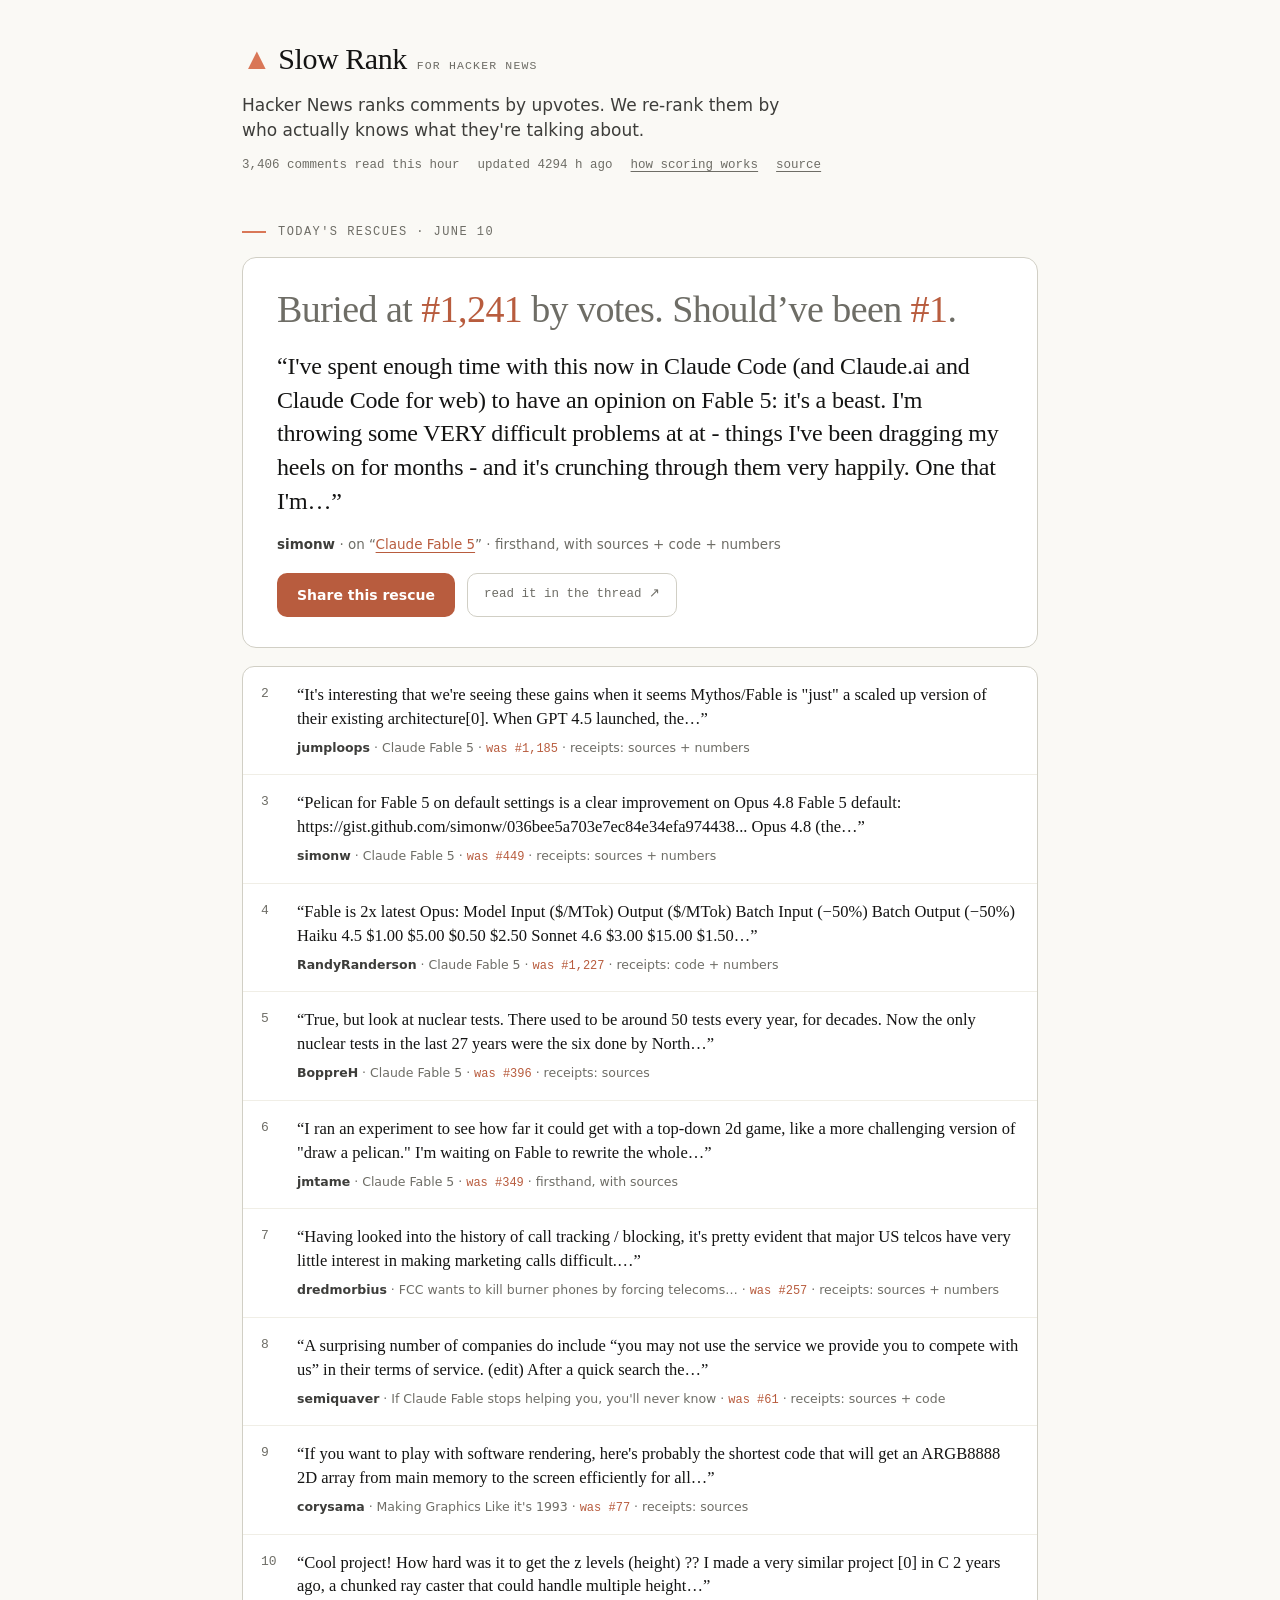
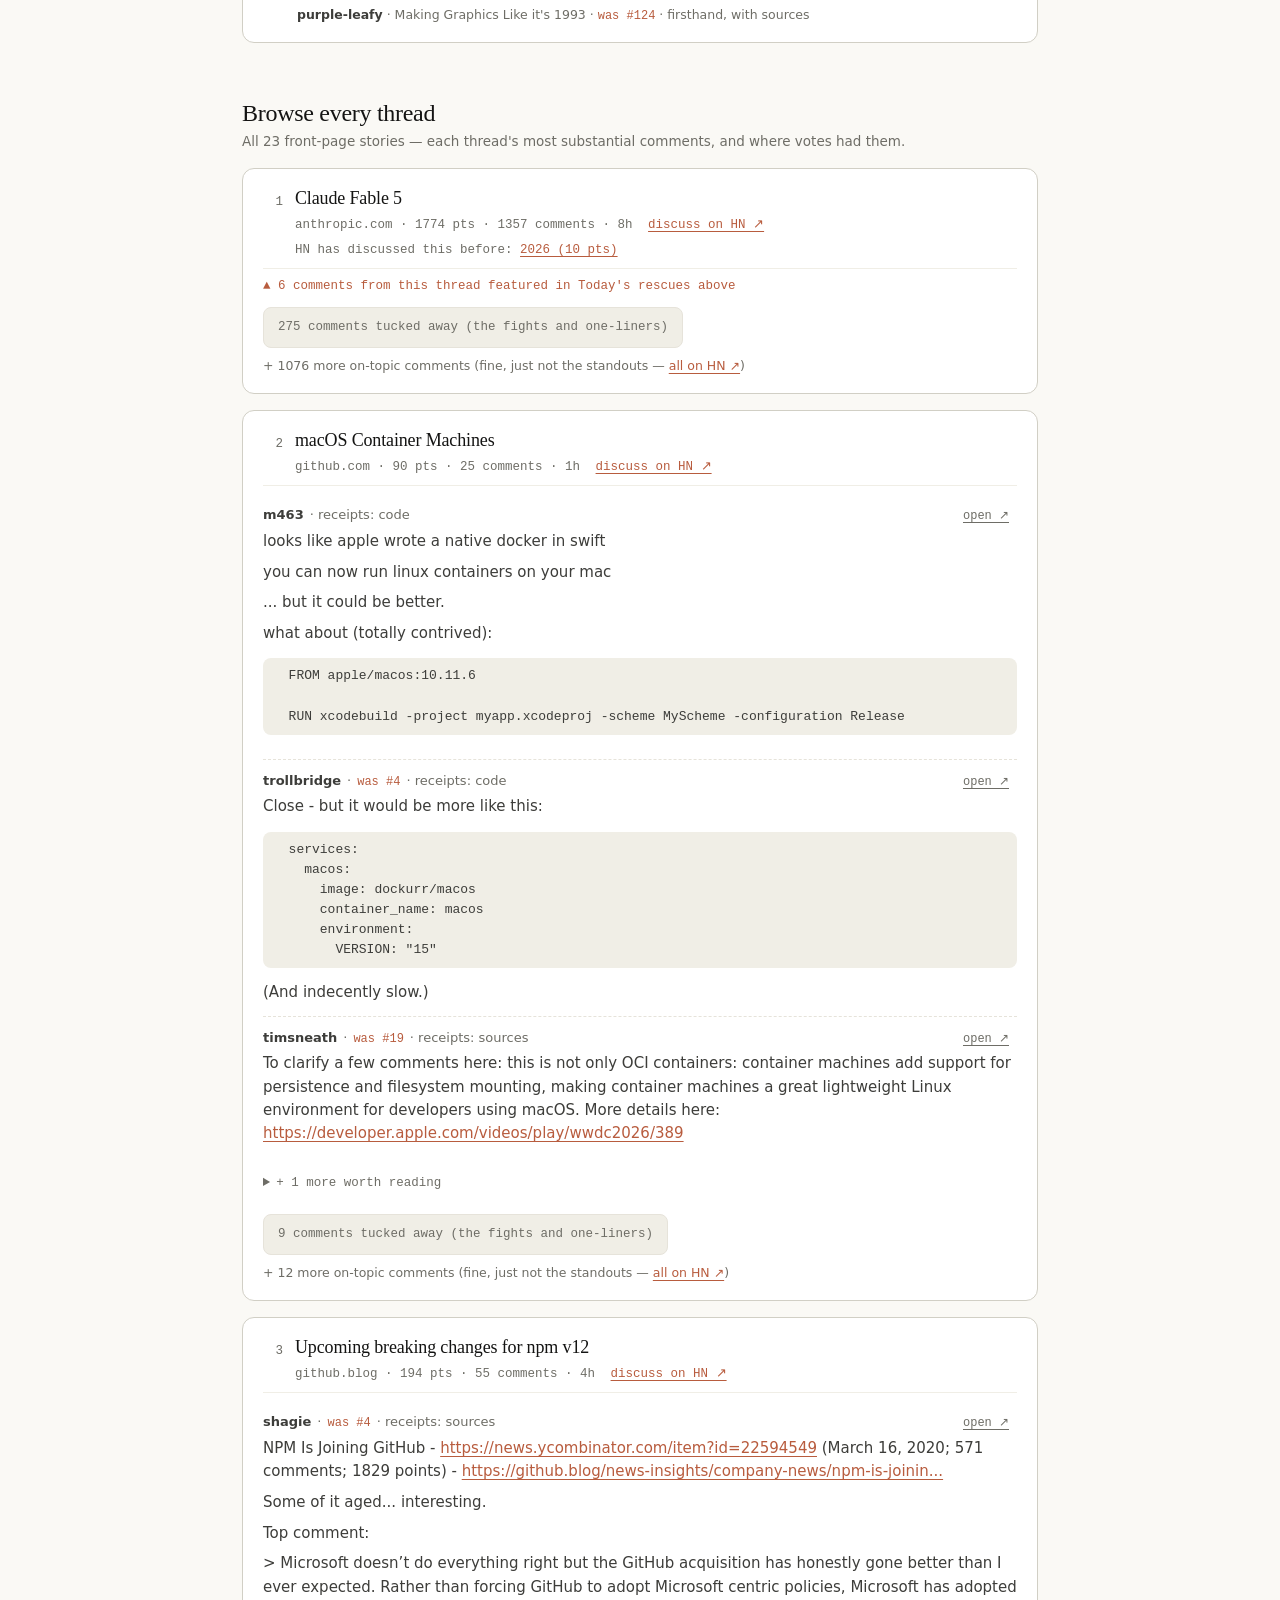
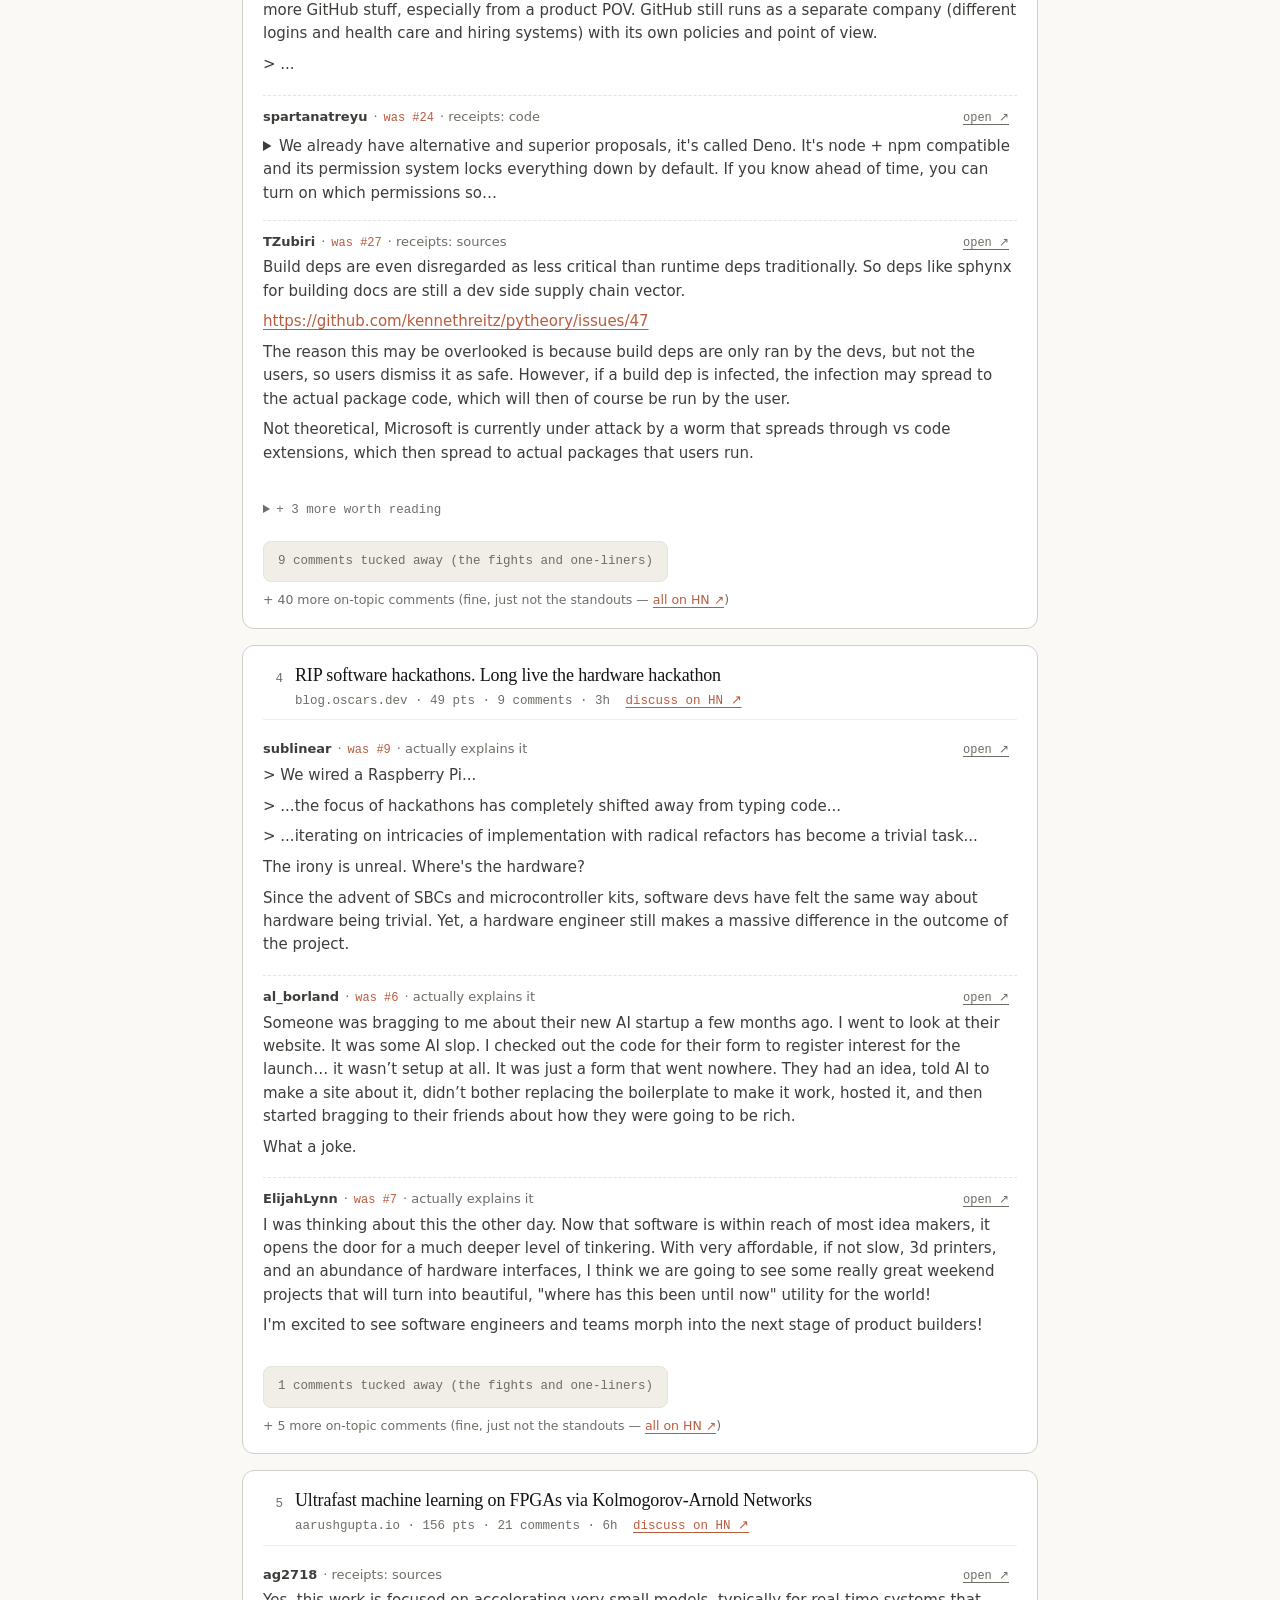
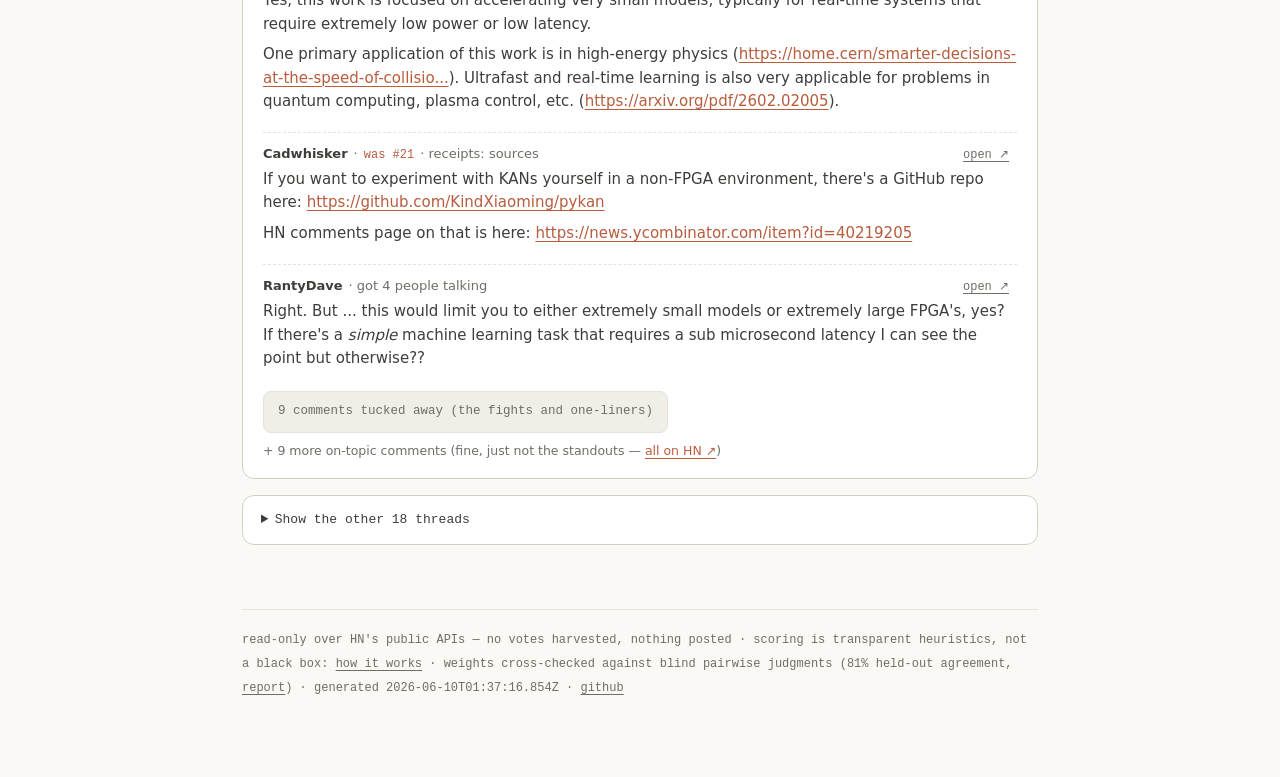
==== commit f86634b2: "Apply 5-expert UI/UX panel fixes: one story, two colors, real semantics Panel (5 Opus reviewers: IA," ====
--- a/frontpage-reranked.html
+++ b/frontpage-reranked.html
@@ -1,308 +1,195 @@
 <!doctype html><html lang="en"><head><meta charset="utf-8">
   <meta name="viewport" content="width=device-width,initial-scale=1">
   <title>Slow Rank — the comment worth reading, surfaced</title>
-  <meta name="description" content="Today's rescue: a comment votes buried at #1236. I've spent enough time with this now in Claude Code (and Claude.ai and Claude Code for web) to have an opinion on Fable…">
+  <meta name="description" content="Today's rescue: a comment votes buried at #1,241. I've spent enough time with this now in Claude Code (and Claude.ai and Claude Code for web) to have an opinion on Fable…">
   <link rel="icon" href="data:image/svg+xml,%3Csvg%20xmlns%3D%22http%3A%2F%2Fwww.w3.org%2F2000%2Fsvg%22%20viewBox%3D%220%200%2032%2032%22%3E%3Crect%20width%3D%2232%22%20height%3D%2232%22%20rx%3D%227%22%20fill%3D%22%23FAF9F5%22%2F%3E%3Cpath%20d%3D%22M16%207%20L26%2024%20L6%2024%20Z%22%20fill%3D%22%23D97757%22%2F%3E%3C%2Fsvg%3E">
   <link rel="canonical" href="https://scasella.github.io/hn-slow-rank/">
   <meta property="og:type" content="website">
   <meta property="og:site_name" content="Slow Rank">
   <meta property="og:title" content="Slow Rank — the comment worth reading, surfaced">
-  <meta property="og:description" content="Today's rescue: a comment votes buried at #1236. I've spent enough time with this now in Claude Code (and Claude.ai and Claude Code for web) to have an opinion on Fable…">
+  <meta property="og:description" content="Today's rescue: a comment votes buried at #1,241. I've spent enough time with this now in Claude Code (and Claude.ai and Claude Code for web) to have an opinion on Fable…">
   <meta property="og:url" content="https://scasella.github.io/hn-slow-rank/">
   <meta property="og:image" content="https://scasella.github.io/hn-slow-rank/og.png">
   <meta property="og:image:width" content="1200"><meta property="og:image:height" content="630">
   <meta name="twitter:card" content="summary_large_image">
   <meta name="twitter:title" content="Slow Rank — the comment worth reading, surfaced">
-  <meta name="twitter:description" content="Today's rescue: a comment votes buried at #1236. I've spent enough time with this now in Claude Code (and Claude.ai and Claude Code for web) to have an opinion on Fable…">
+  <meta name="twitter:description" content="Today's rescue: a comment votes buried at #1,241. I've spent enough time with this now in Claude Code (and Claude.ai and Claude Code for web) to have an opinion on Fable…">
   <meta name="twitter:image" content="https://scasella.github.io/hn-slow-rank/og.png">
   <style>
-  :root{--ivory:#FAF9F5;--paper:#FFFFFF;--slate:#141413;--g100:#F0EEE6;--g200:#E6E3DA;--g300:#D1CFC5;--g500:#87867F;--g700:#3D3D3A;
-    --clay:#D97757;--clay-d:#B85C3E;--oat:#E3DACC;--olive:#788C5D;--rust:#B04A3F;--amber:#C78E3F;
+  :root{--ivory:#FAF9F5;--paper:#FFFFFF;--slate:#141413;--g100:#F0EEE6;--g200:#E6E3DA;--g300:#D1CFC5;
+    --meta:#6E6D66;--body:#3D3D3A;--clay:#D97757;--clay-d:#B85C3E;
     --serif:ui-serif,Georgia,"Times New Roman",Times,serif;--sans:system-ui,-apple-system,"Segoe UI",Roboto,Helvetica,Arial,sans-serif;
     --mono:ui-monospace,"SF Mono",Menlo,Monaco,Consolas,monospace}
   *{box-sizing:border-box}html{scroll-behavior:smooth}
   body{margin:0;background:var(--ivory);color:var(--slate);font-family:var(--sans);font-size:15px;line-height:1.55;-webkit-font-smoothing:antialiased}
-  a{color:var(--clay);text-decoration-color:var(--oat);text-underline-offset:3px}a:hover{text-decoration-color:var(--clay)}
-  .wrap{max-width:860px;margin:0 auto;padding:0 22px}
-  .mast{padding:34px 0 6px}
-  .brand{font-family:var(--serif);font-weight:500;font-size:30px;letter-spacing:-.015em}
+  a{color:var(--clay-d);text-decoration-color:currentColor;text-decoration-thickness:1px;text-underline-offset:3px}
+  a:hover{color:var(--clay)}
+  a:focus-visible,button:focus-visible,summary:focus-visible{outline:2px solid var(--clay-d);outline-offset:2px;border-radius:4px}
+  .wrap{max-width:840px;margin:0 auto;padding:0 22px}
+  .vh{position:absolute;width:1px;height:1px;overflow:hidden;clip:rect(0 0 0 0)}
+  .mast{padding:36px 0 0}
+  h1.brand{font-family:var(--serif);font-weight:500;font-size:30px;letter-spacing:-.015em;margin:0}
   .brand .tri{color:var(--clay)}
-  .brand .bsub{font-family:var(--mono);font-size:11px;letter-spacing:.1em;text-transform:uppercase;color:var(--g500);margin-left:10px}
-  .hline{color:var(--g700);font-size:15px;margin-top:8px;max-width:640px}
-  .hline b{color:var(--slate)}
-  .mnav{font-family:var(--mono);font-size:11.5px;color:var(--g500);margin-top:10px;display:flex;gap:16px;flex-wrap:wrap}
-  .fresh{color:var(--olive)}
-  .eyebrow{font-family:var(--mono);font-size:12px;letter-spacing:.12em;text-transform:uppercase;color:var(--g500);display:flex;align-items:center;gap:12px;margin-bottom:14px}
+  .brand .bsub{font-family:var(--mono);font-size:11.5px;letter-spacing:.1em;text-transform:uppercase;color:var(--meta);margin-left:10px}
+  .deck{font-size:17px;color:var(--body);margin:10px 0 0;max-width:560px;line-height:1.5}
+  .mnav{font-family:var(--mono);font-size:12.5px;color:var(--meta);margin-top:12px;display:flex;gap:18px;flex-wrap:wrap;align-items:center}
+  .mnav a{color:var(--meta)}
+  .mnav a:hover{color:var(--clay-d)}
+  .eyebrow{font-family:var(--mono);font-size:12px;letter-spacing:.12em;text-transform:uppercase;color:var(--meta);display:flex;align-items:center;gap:12px;margin:0 0 16px}
   .eyebrow::before{content:"";width:24px;height:1.5px;background:var(--clay)}
-  .hero{margin-top:44px;background:var(--paper);border:1.5px solid var(--g300);border-radius:14px;padding:30px 34px}
-  .pull{font-family:var(--serif);font-weight:500;font-size:clamp(21px,3.2vw,29px);line-height:1.3;letter-spacing:-.012em;margin:0;color:var(--slate)}
-  .attrib{margin-top:14px;font-size:13.5px;color:var(--g500)}
-  .attrib b{color:var(--g700)}
-  .preason{color:var(--olive);font-style:italic}
-  .heroactions{margin-top:14px;display:flex;gap:10px;align-items:center;flex-wrap:wrap}
-  .rescuepill{font-family:var(--mono);font-size:11.5px;color:#fff;background:var(--clay);border-radius:999px;padding:3px 12px}
-  .ghost{font-family:var(--mono);font-size:11px;color:var(--g500);background:none;border:1.5px solid var(--g300);border-radius:999px;padding:2px 10px;cursor:pointer;text-decoration:none}
-  .ghost:hover{border-color:var(--clay);color:var(--clay)}
-  .xray{margin-top:18px;background:var(--g100);border:1.5px solid var(--g300);border-radius:12px;padding:16px 20px;display:grid;grid-template-columns:240px 1fr;gap:20px;align-items:center}
-  .xcols{display:grid;grid-template-columns:1fr 1fr;gap:12px;position:relative}
-  .xh{font-family:var(--mono);font-size:9px;text-transform:uppercase;letter-spacing:.08em;color:var(--g500);margin-bottom:5px}
-  .xrows i{display:block;height:9px;border-radius:3px;background:var(--g200);margin-bottom:4px}
-  .xrows i.gem{background:var(--clay)}
-  .xrows i.fight{background:repeating-linear-gradient(45deg,var(--g300),var(--g300) 3px,var(--g200) 3px,var(--g200) 6px)}
-  .xrows i.dim{opacity:.45}
-  .xcols svg{position:absolute;inset:0;width:100%;height:100%;pointer-events:none}
-  .xcap{font-size:13px;color:var(--g700)}
-  .xcap b{color:var(--clay-d)}
   h2{font-family:var(--serif);font-weight:500;font-size:24px;line-height:1.18;letter-spacing:-.012em;margin:0 0 4px}
-  .secsub{color:var(--g500);font-size:13.5px;margin:0 0 14px}
-  .rescues{margin-top:52px}
-  .rlist{list-style:none;counter-reset:r;margin:0;padding:0;border:1.5px solid var(--g300);border-radius:12px;background:var(--paper);overflow:hidden}
-  .ritem{counter-increment:r;padding:14px 18px 14px 52px;border-bottom:1px solid var(--g100);position:relative}
+  .secsub{color:var(--meta);font-size:13.5px;margin:0 0 16px}
+  .rescues{margin-top:48px}
+  .heroitem{background:var(--paper);border:1.5px solid var(--g300);border-radius:14px;padding:30px 34px;margin-bottom:18px}
+  .bigstat{font-family:var(--serif);font-size:clamp(24px,4vw,38px);line-height:1.15;letter-spacing:-.015em;margin:0 0 18px;color:var(--meta)}
+  .bigstat b{color:var(--clay-d);font-weight:500}
+  .pull{font-family:var(--serif);font-weight:500;font-size:clamp(19px,2.6vw,24px);line-height:1.4;letter-spacing:-.008em;margin:0;color:var(--slate)}
+  .hmeta{margin:16px 0 0;font-size:13.5px;color:var(--meta)}
+  .hmeta b{color:var(--body)}
+  .heroactions{margin-top:18px;display:flex;gap:12px;align-items:center;flex-wrap:wrap}
+  .share{font-family:var(--sans);font-size:14px;font-weight:600;color:#fff;background:var(--clay-d);border:none;border-radius:10px;padding:11px 20px;cursor:pointer;min-height:44px}
+  .share:hover{background:var(--clay)}
+  .ghost{display:inline-flex;align-items:center;font-family:var(--mono);font-size:12.5px;color:var(--meta);background:none;border:1.5px solid var(--g300);border-radius:10px;padding:10px 16px;cursor:pointer;text-decoration:none;min-height:44px}
+  .ghost:hover{border-color:var(--clay-d);color:var(--clay-d)}
+  .rlist{list-style:none;counter-reset:r 1;margin:0;padding:0;border:1.5px solid var(--g300);border-radius:12px;background:var(--paper);overflow:hidden}
+  .ritem{counter-increment:r;padding:16px 18px 16px 54px;border-bottom:1px solid var(--g100);position:relative}
   .ritem:last-child{border-bottom:none}
-  .ritem::before{content:counter(r);position:absolute;left:18px;top:15px;font-family:var(--mono);font-size:12px;color:var(--g500)}
-  .rq{font-family:var(--serif);font-size:16px;line-height:1.4;color:var(--slate)}
-  .rmeta{margin-top:6px;font-size:12.5px;color:var(--g500);display:flex;gap:8px;align-items:baseline;flex-wrap:wrap}
-  .rmeta b{color:var(--g700)}
-  .dimsep{color:var(--g300)}
-  .waspill{font-family:var(--mono);font-size:10.5px;color:var(--clay-d);background:rgba(217,119,87,.13);border-radius:999px;padding:1px 8px;white-space:nowrap}
-  .ractions{margin-left:auto;display:flex;gap:6px}
+  .ritem::before{content:counter(r);position:absolute;left:18px;top:17px;font-family:var(--mono);font-size:13px;color:var(--meta)}
+  .rq{display:block;font-family:var(--serif);font-size:16.5px;line-height:1.45;color:var(--slate);text-decoration:none}
+  .rq:hover{color:var(--clay-d)}
+  .rmeta{margin:7px 0 0;font-size:12.5px;color:var(--meta)}
+  .rmeta b{color:var(--body)}
+  .was{font-family:var(--mono);font-size:12px;color:var(--clay-d)}
   .digest{margin-top:56px}
   .story{background:var(--paper);border:1.5px solid var(--g300);border-radius:12px;padding:18px 20px;margin:0 0 16px}
-  .shead{display:flex;gap:12px;align-items:flex-start;padding-bottom:10px;border-bottom:1px solid var(--g100)}
-  .srank{font-family:var(--mono);font-size:12px;color:var(--g500);min-width:20px;text-align:right;padding-top:4px}
-  .stitle a{font-family:var(--serif);font-size:18px;font-weight:500;letter-spacing:-.008em;color:var(--slate);text-decoration:none}
-  .stitle a:hover{color:var(--clay-d)}
-  .domain{color:var(--g500);font-size:12px;margin-left:7px;font-family:var(--mono)}
-  .smeta{font-family:var(--mono);font-size:11px;color:var(--g500);margin-top:4px;display:flex;gap:10px;flex-wrap:wrap;align-items:center}
-  .hotpill{font-family:var(--mono);font-size:10px;color:var(--rust);background:rgba(176,74,63,.12);border-radius:999px;padding:1px 8px}
-  .hnlink{font-size:11px}
-  .prior{font-family:var(--mono);font-size:10.5px;color:var(--amber);background:rgba(199,142,63,.1);border-radius:8px;padding:4px 9px;margin-top:7px;line-height:1.7}
-  .prior a{font-size:10.5px;color:var(--amber)}
-  .lane{margin-top:10px}
-  .lanelabel{font-family:var(--mono);font-size:10px;letter-spacing:.07em;text-transform:uppercase;color:var(--olive);margin-bottom:4px}
-  .comment{padding:10px 0;border-top:1px dashed var(--g200)}
+  .shead{display:flex;gap:12px;align-items:flex-start;padding-bottom:8px;border-bottom:1px solid var(--g100)}
+  .srank{font-family:var(--mono);font-size:12.5px;color:var(--meta);min-width:20px;text-align:right;padding-top:6px}
+  .stitle h3{font-family:var(--serif);font-size:18px;font-weight:500;letter-spacing:-.008em;margin:0;line-height:1.3}
+  .stitle h3 a{color:var(--slate);text-decoration:none}
+  .stitle h3 a:hover{color:var(--clay-d)}
+  .smeta{font-family:var(--mono);font-size:12.5px;color:var(--meta);margin:5px 0 0}
+  .hnlink{margin-left:8px}
+  .prior{font-family:var(--mono);font-size:12.5px;color:var(--meta);margin:6px 0 0}
+  .lane{margin-top:8px}
+  .featurednote{font-family:var(--mono);font-size:12.5px;color:var(--clay-d);margin:8px 0 0}
+  .comment{padding:11px 0;border-top:1px dashed var(--g200)}
   .comment:first-of-type{border-top:none}
-  .cmeta{font-size:12.5px;color:var(--g500);margin-bottom:4px;display:flex;gap:8px;align-items:baseline;flex-wrap:wrap}
-  .author{color:var(--g700)}
-  .permalink{margin-left:auto;color:var(--g500);font-size:13px;text-decoration:none}
-  .ctext{font-size:14px;color:var(--g700);overflow-wrap:break-word}.ctext p{margin:.5em 0}
-  .ctext pre{background:var(--g100);padding:8px 10px;border-radius:8px;overflow:auto;font-size:12.5px;font-family:var(--mono)}
-  details.ctext summary{cursor:pointer}details.ctext .full{margin-top:6px}
+  .cmeta{font-size:13px;color:var(--meta);margin:0 0 4px;display:flex;gap:6px;align-items:baseline;flex-wrap:wrap}
+  .author{color:var(--body)}
+  .permalink{margin-left:auto;font-family:var(--mono);font-size:12px;color:var(--meta);padding:6px 8px;margin-top:-6px;margin-bottom:-6px}
+  .ctext{font-size:15px;color:var(--body);overflow-wrap:break-word}.ctext p{margin:.5em 0}
+  .ctext pre{background:var(--g100);padding:8px 10px;border-radius:8px;overflow:auto;font-size:13px;font-family:var(--mono)}
+  details.ctext summary{cursor:pointer;padding:4px 0}details.ctext .full{margin-top:6px}
   details.more{margin-top:8px}
-  details.more summary{cursor:pointer;font-family:var(--mono);font-size:11.5px;color:var(--g500)}
-  details.more summary:hover{color:var(--clay)}
-  .fold{margin-top:12px}
-  .fold summary{cursor:pointer;font-family:var(--mono);font-size:11.5px;color:var(--g500);background:var(--g100);border:1.5px solid var(--g200);border-radius:8px;padding:5px 10px;display:inline-block}
-  .foldnote{font-size:12.5px;color:var(--g500);padding:8px 4px 2px}
-  .ordinary{font-size:12px;color:var(--g500);margin-top:8px}
-  footer{margin:70px 0 0;padding:18px 0 90px;border-top:1px solid var(--g200);font-family:var(--mono);font-size:11px;color:var(--g500);line-height:2}
+  details.more summary{cursor:pointer;font-family:var(--mono);font-size:12.5px;color:var(--meta);padding:10px 0;min-height:24px}
+  details.more summary:hover{color:var(--clay-d)}
+  .fold{margin-top:10px}
+  .fold summary{cursor:pointer;font-family:var(--mono);font-size:12.5px;color:var(--meta);background:var(--g100);border:1.5px solid var(--g200);border-radius:8px;padding:10px 14px;display:inline-block}
+  .foldnote{font-size:13px;color:var(--meta);padding:8px 4px 2px}
+  .ordinary{font-size:12.5px;color:var(--meta);margin:8px 0 0}
+  details.morestories{margin-top:4px}
+  details.morestories > summary{cursor:pointer;font-family:var(--mono);font-size:13px;color:var(--body);background:var(--paper);border:1.5px solid var(--g300);border-radius:12px;padding:14px 18px;list-style-position:inside}
+  details.morestories > summary:hover{border-color:var(--clay-d);color:var(--clay-d)}
+  details.morestories[open] > summary{margin-bottom:16px}
+  footer{margin:64px 0 0;padding:18px 0 90px;border-top:1px solid var(--g200);font-family:var(--mono);font-size:12px;color:var(--meta);line-height:2}
+  footer a{color:var(--meta)}footer a:hover{color:var(--clay-d)}
   @media (max-width:680px){
-    .xray{grid-template-columns:1fr}
-    .hero{padding:22px 20px}
-    .ractions{margin-left:0}
-    .mast{padding-top:24px}
+    .mast{padding-top:26px}
+    .heroitem{padding:22px 20px}
+    .ritem{padding:14px 16px 14px 44px}
+    .ritem::before{left:14px}
+    .permalink{margin-left:0}
+    .ctext pre{font-size:12px}
   }</style></head><body>
-  <div class="wrap">
+  <main class="wrap">
   <header class="mast">
-    <div class="brand"><span class="tri">▲</span> Slow Rank<span class="bsub">for Hacker News</span></div>
-    <div class="hline"><b>3,346</b> comments across <b>24</b> front-page stories, read so you don't have to. The substance floats; the fight folds.</div>
-    <div class="mnav">
-      <span class="fresh" id="fresh" data-t="2026-06-10T01:23:10.444Z">updates hourly</span>
+    <h1 class="brand"><span class="tri" aria-hidden="true">▲</span> Slow Rank<span class="bsub">for Hacker News</span></h1>
+    <p class="deck">Hacker News ranks comments by upvotes. We re-rank them by who actually knows what they're talking about.</p>
+    <p class="mnav">
+      <span>3,406 comments read this hour</span>
+      <span class="fresh" id="fresh" data-t="2026-06-10T01:37:16.854Z">updates hourly</span>
       <a href="https://github.com/scasella/hn-slow-rank#how-it-scores">how scoring works</a>
-      <a href="https://github.com/scasella/hn-slow-rank/tree/main/extension">browser extension</a>
       <a href="https://github.com/scasella/hn-slow-rank">source</a>
-    </div>
+    </p>
   </header>
-  <section class="hero" id="r-48467564">
-    <div class="eyebrow">Today's rescue · June 10</div>
-    <blockquote class="pull">&ldquo;I've spent enough time with this now in Claude Code (and Claude.ai and Claude Code for web) to have an opinion on Fable 5: it's a beast. I'm throwing some VERY difficult problems at at - things I've been dragging my heels on for months - and it's crunching through them very happily. One that I'm willing to share…&rdquo;</blockquote>
-    <div class="attrib"><b>simonw</b> · on &ldquo;<a href="https://news.ycombinator.com/item?id=48463808" target="_blank" rel="noopener">Claude Fable 5</a>&rdquo; · <span class="preason">speaks from experience — brought receipts: primary sources + code + real numbers</span></div>
+
+  <section class="rescues" aria-labelledby="rescues-h">
+    <div class="eyebrow">Today's rescues · June 10</div>
+    <h2 id="rescues-h" class="vh">Today's rescues</h2>
+    <article class="heroitem" id="r-48467564" aria-labelledby="herostat">
+    <p class="bigstat" id="herostat">Buried at <b>#1,241</b> by votes. Should&rsquo;ve been <b>#1</b>.</p>
+    <blockquote class="pull">&ldquo;I've spent enough time with this now in Claude Code (and Claude.ai and Claude Code for web) to have an opinion on Fable 5: it's a beast. I'm throwing some VERY difficult problems at at - things I've been dragging my heels on for months - and it's crunching through them very happily. One that I'm…&rdquo;</blockquote>
+    <p class="hmeta"><b>simonw</b> · on &ldquo;<a href="https://news.ycombinator.com/item?id=48463808" target="_blank" rel="noopener">Claude Fable 5</a>&rdquo; · firsthand, with sources + code + numbers</p>
     <div class="heroactions">
-      <span class="rescuepill">▲ rescued from #1236 by votes</span>
-      <a class="ghost" target="_blank" rel="noopener" href="https://news.ycombinator.com/item?id=48467564">read in thread ↗</a>
-      <button class="ghost" data-copy="r-48467564">copy link</button>
-    </div>
+      <button class="share" data-share="HN buried this comment at #1,241. It should've been #1: I've spent enough time with this now in Claude Code (and Claude.ai and Claude Code for web) to have an opinion on Fable… — https://scasella.github.io/hn-slow-rank/#r-48467564" aria-label="Copy a shareable summary of this rescue">Share this rescue</button>
+      <a class="ghost" target="_blank" rel="noopener" href="https://news.ycombinator.com/item?id=48467564">read it in the thread ↗</a>
+    </div>
+  </article>
+    <ol class="rlist"><li class="ritem" id="r-48466340">
+    <a class="rq" target="_blank" rel="noopener" href="https://news.ycombinator.com/item?id=48466340">&ldquo;It's interesting that we're seeing these gains when it seems Mythos/Fable is &quot;just&quot; a scaled up version of their existing architecture[0]. When GPT 4.5 launched, the…&rdquo;</a>
+    <p class="rmeta"><b>jumploops</b> · Claude Fable 5 · <span class="was">was #1,185</span> · receipts: sources + numbers</p>
+  </li><li class="ritem" id="r-48464054">
+    <a class="rq" target="_blank" rel="noopener" href="https://news.ycombinator.com/item?id=48464054">&ldquo;Pelican for Fable 5 on default settings is a clear improvement on Opus 4.8 Fable 5 default: https://gist.github.com/simonw/036bee5a703e7ec84e34efa974438... Opus 4.8 (the…&rdquo;</a>
+    <p class="rmeta"><b>simonw</b> · Claude Fable 5 · <span class="was">was #449</span> · receipts: sources + numbers</p>
+  </li><li class="ritem" id="r-48467209">
+    <a class="rq" target="_blank" rel="noopener" href="https://news.ycombinator.com/item?id=48467209">&ldquo;Fable is 2x latest Opus: Model Input ($/MTok) Output ($/MTok) Batch Input (−50%) Batch Output (−50%) Haiku 4.5 $1.00 $5.00 $0.50 $2.50 Sonnet 4.6 $3.00 $15.00 $1.50…&rdquo;</a>
+    <p class="rmeta"><b>RandyRanderson</b> · Claude Fable 5 · <span class="was">was #1,227</span> · receipts: code + numbers</p>
+  </li><li class="ritem" id="r-48464763">
+    <a class="rq" target="_blank" rel="noopener" href="https://news.ycombinator.com/item?id=48464763">&ldquo;True, but look at nuclear tests. There used to be around 50 tests every year, for decades. Now the only nuclear tests in the last 27 years were the six done by North…&rdquo;</a>
+    <p class="rmeta"><b>BoppreH</b> · Claude Fable 5 · <span class="was">was #396</span> · receipts: sources</p>
+  </li><li class="ritem" id="r-48469662">
+    <a class="rq" target="_blank" rel="noopener" href="https://news.ycombinator.com/item?id=48469662">&ldquo;I ran an experiment to see how far it could get with a top-down 2d game, like a more challenging version of &quot;draw a pelican.&quot; I'm waiting on Fable to rewrite the whole…&rdquo;</a>
+    <p class="rmeta"><b>jmtame</b> · Claude Fable 5 · <span class="was">was #349</span> · firsthand, with sources</p>
+  </li><li class="ritem" id="r-48468479">
+    <a class="rq" target="_blank" rel="noopener" href="https://news.ycombinator.com/item?id=48468479">&ldquo;Having looked into the history of call tracking / blocking, it's pretty evident that major US telcos have very little interest in making marketing calls difficult.…&rdquo;</a>
+    <p class="rmeta"><b>dredmorbius</b> · FCC wants to kill burner phones by forcing telecoms… · <span class="was">was #257</span> · receipts: sources + numbers</p>
+  </li><li class="ritem" id="r-48468442">
+    <a class="rq" target="_blank" rel="noopener" href="https://news.ycombinator.com/item?id=48468442">&ldquo;A surprising number of companies do include “you may not use the service we provide you to compete with us” in their terms of service. (edit) After a quick search the…&rdquo;</a>
+    <p class="rmeta"><b>semiquaver</b> · If Claude Fable stops helping you, you'll never know · <span class="was">was #61</span> · receipts: sources + code</p>
+  </li><li class="ritem" id="r-48461928">
+    <a class="rq" target="_blank" rel="noopener" href="https://news.ycombinator.com/item?id=48461928">&ldquo;If you want to play with software rendering, here's probably the shortest code that will get an ARGB8888 2D array from main memory to the screen efficiently for all…&rdquo;</a>
+    <p class="rmeta"><b>corysama</b> · Making Graphics Like it's 1993 · <span class="was">was #77</span> · receipts: sources</p>
+  </li><li class="ritem" id="r-48466999">
+    <a class="rq" target="_blank" rel="noopener" href="https://news.ycombinator.com/item?id=48466999">&ldquo;Cool project! How hard was it to get the z levels (height) ?? I made a very similar project [0] in C 2 years ago, a chunked ray caster that could handle multiple height…&rdquo;</a>
+    <p class="rmeta"><b>purple-leafy</b> · Making Graphics Like it's 1993 · <span class="was">was #124</span> · firsthand, with sources</p>
+  </li></ol>
   </section>
-  <section class="xray">
-    <div class="xcols">
-      <div><div class="xh">By votes</div><div class="xrows"><i></i><i class="fight"></i><i class="fight"></i><i></i><i></i><i></i><i class="gem"></i></div></div>
-      <div><div class="xh">By substance</div><div class="xrows"><i class="gem"></i><i></i><i></i><i></i><i class="fight dim"></i><i class="fight dim"></i><i class="dim"></i></div></div>
-      <svg viewBox="0 0 100 100" preserveAspectRatio="none" aria-hidden="true"><path d="M 46 86 C 58 86, 42 14, 54 14" fill="none" stroke="#D97757" stroke-width="1.4" stroke-dasharray="3 2"/></svg>
-    </div>
-    <div class="xcap">That's the whole product: in &ldquo;Claude Fable 5&rdquo;, votes had this comment at <b>#1236</b>; substance scoring puts it first. Flame-war duels (striped) sink, dimmed but never deleted.</div>
-  </section>
-  <section class="rescues">
-    <h2>Today's rescues</h2>
-    <p class="secsub">The best comments votes left for dead, across every front-page thread.</p>
-    <ol class="rlist"><li class="ritem" id="r-48466340">
-      <div class="rq">&ldquo;It's interesting that we're seeing these gains when it seems Mythos/Fable is &quot;just&quot; a scaled up version of their existing architecture[0]. When GPT 4.5 launched, the…&rdquo;</div>
-      <div class="rmeta">
-        <b>jumploops</b>
-        <span class="dimsep">·</span> <a href="https://news.ycombinator.com/item?id=48463808" target="_blank" rel="noopener">Claude Fable 5</a>
-        <span class="waspill">was #1180</span>
-        <span class="preason">brought receipts: sources + real numbers</span>
-        <span class="ractions"><a class="ghost" target="_blank" rel="noopener" href="https://news.ycombinator.com/item?id=48466340">thread ↗</a> <button class="ghost" data-copy="r-48466340">copy link</button></span>
-      </div>
-    </li><li class="ritem" id="r-48464054">
-      <div class="rq">&ldquo;Pelican for Fable 5 on default settings is a clear improvement on Opus 4.8 Fable 5 default: https://gist.github.com/simonw/036bee5a703e7ec84e34efa974438... Opus 4.8 (the…&rdquo;</div>
-      <div class="rmeta">
-        <b>simonw</b>
-        <span class="dimsep">·</span> <a href="https://news.ycombinator.com/item?id=48463808" target="_blank" rel="noopener">Claude Fable 5</a>
-        <span class="waspill">was #448</span>
-        <span class="preason">brought receipts: primary sources + real numbers</span>
-        <span class="ractions"><a class="ghost" target="_blank" rel="noopener" href="https://news.ycombinator.com/item?id=48464054">thread ↗</a> <button class="ghost" data-copy="r-48464054">copy link</button></span>
-      </div>
-    </li><li class="ritem" id="r-48467209">
-      <div class="rq">&ldquo;Fable is 2x latest Opus: Model Input ($/MTok) Output ($/MTok) Batch Input (−50%) Batch Output (−50%) Haiku 4.5 $1.00 $5.00 $0.50 $2.50 Sonnet 4.6 $3.00 $15.00 $1.50…&rdquo;</div>
-      <div class="rmeta">
-        <b>RandyRanderson</b>
-        <span class="dimsep">·</span> <a href="https://news.ycombinator.com/item?id=48463808" target="_blank" rel="noopener">Claude Fable 5</a>
-        <span class="waspill">was #1222</span>
-        <span class="preason">brought receipts: code + real numbers</span>
-        <span class="ractions"><a class="ghost" target="_blank" rel="noopener" href="https://news.ycombinator.com/item?id=48467209">thread ↗</a> <button class="ghost" data-copy="r-48467209">copy link</button></span>
-      </div>
-    </li><li class="ritem" id="r-48464763">
-      <div class="rq">&ldquo;True, but look at nuclear tests. There used to be around 50 tests every year, for decades. Now the only nuclear tests in the last 27 years were the six done by North…&rdquo;</div>
-      <div class="rmeta">
-        <b>BoppreH</b>
-        <span class="dimsep">·</span> <a href="https://news.ycombinator.com/item?id=48463808" target="_blank" rel="noopener">Claude Fable 5</a>
-        <span class="waspill">was #395</span>
-        <span class="preason">brought receipts: primary sources</span>
-        <span class="ractions"><a class="ghost" target="_blank" rel="noopener" href="https://news.ycombinator.com/item?id=48464763">thread ↗</a> <button class="ghost" data-copy="r-48464763">copy link</button></span>
-      </div>
-    </li><li class="ritem" id="r-48469662">
-      <div class="rq">&ldquo;I ran an experiment to see how far it could get with a top-down 2d game, like a more challenging version of &quot;draw a pelican.&quot; I'm waiting on Fable to rewrite the whole…&rdquo;</div>
-      <div class="rmeta">
-        <b>jmtame</b>
-        <span class="dimsep">·</span> <a href="https://news.ycombinator.com/item?id=48463808" target="_blank" rel="noopener">Claude Fable 5</a>
-        <span class="waspill">was #348</span>
-        <span class="preason">speaks from experience — brought receipts: primary sources</span>
-        <span class="ractions"><a class="ghost" target="_blank" rel="noopener" href="https://news.ycombinator.com/item?id=48469662">thread ↗</a> <button class="ghost" data-copy="r-48469662">copy link</button></span>
-      </div>
-    </li><li class="ritem" id="r-48468479">
-      <div class="rq">&ldquo;Having looked into the history of call tracking / blocking, it's pretty evident that major US telcos have very little interest in making marketing calls difficult.…&rdquo;</div>
-      <div class="rmeta">
-        <b>dredmorbius</b>
-        <span class="dimsep">·</span> <a href="https://news.ycombinator.com/item?id=48462308" target="_blank" rel="noopener">FCC wants to kill burner phones by forcing telecoms to…</a>
-        <span class="waspill">was #256</span>
-        <span class="preason">brought receipts: primary sources + real numbers</span>
-        <span class="ractions"><a class="ghost" target="_blank" rel="noopener" href="https://news.ycombinator.com/item?id=48468479">thread ↗</a> <button class="ghost" data-copy="r-48468479">copy link</button></span>
-      </div>
-    </li><li class="ritem" id="r-48468442">
-      <div class="rq">&ldquo;A surprising number of companies do include “you may not use the service we provide you to compete with us” in their terms of service. (edit) After a quick search the…&rdquo;</div>
-      <div class="rmeta">
-        <b>semiquaver</b>
-        <span class="dimsep">·</span> <a href="https://news.ycombinator.com/item?id=48467896" target="_blank" rel="noopener">If Claude Fable stops helping you, you'll never know</a>
-        <span class="waspill">was #59</span>
-        <span class="preason">brought receipts: sources + code</span>
-        <span class="ractions"><a class="ghost" target="_blank" rel="noopener" href="https://news.ycombinator.com/item?id=48468442">thread ↗</a> <button class="ghost" data-copy="r-48468442">copy link</button></span>
-      </div>
-    </li><li class="ritem" id="r-48461928">
-      <div class="rq">&ldquo;If you want to play with software rendering, here's probably the shortest code that will get an ARGB8888 2D array from main memory to the screen efficiently for all…&rdquo;</div>
-      <div class="rmeta">
-        <b>corysama</b>
-        <span class="dimsep">·</span> <a href="https://news.ycombinator.com/item?id=48459294" target="_blank" rel="noopener">Making Graphics Like it's 1993</a>
-        <span class="waspill">was #77</span>
-        <span class="preason">brought receipts: primary sources</span>
-        <span class="ractions"><a class="ghost" target="_blank" rel="noopener" href="https://news.ycombinator.com/item?id=48461928">thread ↗</a> <button class="ghost" data-copy="r-48461928">copy link</button></span>
-      </div>
-    </li><li class="ritem" id="r-48466999">
-      <div class="rq">&ldquo;Cool project! How hard was it to get the z levels (height) ?? I made a very similar project [0] in C 2 years ago, a chunked ray caster that could handle multiple height…&rdquo;</div>
-      <div class="rmeta">
-        <b>purple-leafy</b>
-        <span class="dimsep">·</span> <a href="https://news.ycombinator.com/item?id=48459294" target="_blank" rel="noopener">Making Graphics Like it's 1993</a>
-        <span class="waspill">was #124</span>
-        <span class="preason">speaks from experience — brought receipts: primary sources</span>
-        <span class="ractions"><a class="ghost" target="_blank" rel="noopener" href="https://news.ycombinator.com/item?id=48466999">thread ↗</a> <button class="ghost" data-copy="r-48466999">copy link</button></span>
-      </div>
-    </li></ol>
-  </section>
-  <section class="digest">
-    <h2>The full front page, story by story</h2>
-    <p class="secsub">Every thread's top comments by substance — each with where votes had it and why it floated. 664 low-signal comments folded across 5 hot threads.</p>
-    <section class="story" id="s-48463808">
-    <div class="shead">
-      <span class="srank">1</span>
-      <div class="stitle">
-        <a target="_blank" rel="noopener" href="https://www.anthropic.com/news/claude-fable-5-mythos-5">Claude Fable 5</a>
-        <span class="domain">anthropic.com</span>
-        <div class="smeta">1753 pts · 1340 comments · 8h <span class="hotpill">hot thread — combat down-weighted</span>
-          <a class="hnlink" target="_blank" rel="noopener" href="https://news.ycombinator.com/item?id=48463808">discuss on HN ↗</a></div>
-        
-      </div>
-    </div>
-    <div class="lane"><div class="lanelabel">▲ Worth reading</div><div class="comment">
-    <div class="cmeta"><b class="author">simonw</b> <span class="waspill">was&nbsp;#1236</span> <span class="preason">speaks from experience — brought receipts: primary sources + code + real numbers</span>
-      <a class="permalink" target="_blank" rel="noopener" href="https://news.ycombinator.com/item?id=48467564" title="open on HN">↗</a></div>
-    <details class="ctext"><summary>I've spent enough time with this now in Claude Code (and Claude.ai and Claude Code for web) to have an opinion on Fable 5: it's a beast. I'm throwing some VERY difficult problems at at - things I've been dragging my heel…</summary><div class="full">I&#x27;ve spent enough time with this now in Claude Code (and Claude.ai and Claude Code for web) to have an opinion on Fable 5: it&#x27;s a beast. I&#x27;m throwing some VERY difficult problems at at - things I&#x27;ve been dragging my heels on for months - and it&#x27;s crunching through them very happily.<p>One that I&#x27;m willing to share (albeit from just a week ago) - I built a Python library last week that bundles MicroPython compiled to WASM to create a sandboxed code execution library: <a target="_blank" rel="noopener noreferrer nofollow" href="https:&#x2F;&#x2F;github.com&#x2F;simonw&#x2F;micropython-wasm" rel="nofollow">https:&#x2F;&#x2F;github.com&#x2F;simonw&#x2F;micropython-wasm</a><p>I just told Claude.ai (not even Claude Code - this was the standard Claude chat interface) running Fable 5:<p><pre><code>  Clone simonw&#x2F;micropython-wasm from GitHub
-  and research how this could use a full
-  Python as opposed to MicroPython
-</code></pre>
-A few prompts later (and I uploaded the zip files from <a target="_blank" rel="noopener noreferrer nofollow" href="https:&#x2F;&#x2F;github.com&#x2F;brettcannon&#x2F;cpython-wasi-build&#x2F;releases&#x2F;tag&#x2F;v3.14.5" rel="nofollow">https:&#x2F;&#x2F;github.com&#x2F;brettcannon&#x2F;cpython-wasi-build&#x2F;releases&#x2F;t...</a> because Claude chat can&#x27;t access those files itself) and I have a wheel file that bundles Python itself, compiled to WASM:<p><pre><code>  uv run --with https:&#x2F;&#x2F;static.simonwillison.net&#x2F;static&#x2F;cors-allow&#x2F;2026&#x2F;cpython_wasm-0.1.0-py3-none-any.whl \
-    cpython-wasm -c &#x27;print(45 ** 56)&#x27;
-</code></pre>
-Here&#x27;s the transcript: <a target="_blank" rel="noopener noreferrer nofollow" href="https:&#x2F;&#x2F;claude.ai&#x2F;share&#x2F;a73b8b8b-8ebc-4fef-9e5c-7438e5e7ae35" rel="nofollow">https:&#x2F;&#x2F;claude.ai&#x2F;share&#x2F;a73b8b8b-8ebc-4fef-9e5c-7438e5e7ae35</a><p>(It&#x27;s possible Opus or GPT-5.5 could have done this too, I&#x27;ve not tried the exact same sequence. The Fable vibes are good here, though.)</div></details>
-  </div><div class="comment">
-    <div class="cmeta"><b class="author">simonw</b> <span class="waspill">was&nbsp;#448</span> <span class="preason">brought receipts: primary sources + real numbers</span>
-      <a class="permalink" target="_blank" rel="noopener" href="https://news.ycombinator.com/item?id=48464054" title="open on HN">↗</a></div>
-    <div class="ctext">Pelican for Fable 5 on default settings is a clear improvement on Opus 4.8<p>Fable 5 default: <a target="_blank" rel="noopener noreferrer nofollow" href="https:&#x2F;&#x2F;gist.github.com&#x2F;simonw&#x2F;036bee5a703e7ec84e34efa97443828d" rel="nofollow">https:&#x2F;&#x2F;gist.github.com&#x2F;simonw&#x2F;036bee5a703e7ec84e34efa974438...</a><p>Opus 4.8 (the &quot;max&quot; one is closest to Fable): <a target="_blank" rel="noopener noreferrer nofollow" href="https:&#x2F;&#x2F;simonwillison.net&#x2F;2026&#x2F;May&#x2F;28&#x2F;claude-opus-4-8&#x2F;#and-some-pelicans" rel="nofollow">https:&#x2F;&#x2F;simonwillison.net&#x2F;2026&#x2F;May&#x2F;28&#x2F;claude-opus-4-8&#x2F;#and-s...</a><p>Now here are the Fable pelicans for all five of the thinking effort levels - low, medium, high, xhigh, max: <a target="_blank" rel="noopener noreferrer nofollow" href="https:&#x2F;&#x2F;tools.simonwillison.net&#x2F;markdown-svg-renderer#url=https%3A%2F%2Fgist.github.com%2Fsimonw%2F94fde31c34a0400c1d29f57e6a708e6b" rel="nofollow">https:&#x2F;&#x2F;tools.simonwillison.net&#x2F;markdown-svg-renderer#url=ht...</a><p>Low used 25 input, 1,929 output - 9.67 cents: <a target="_blank" rel="noopener noreferrer nofollow" href="https:&#x2F;&#x2F;www.llm-prices.com&#x2F;#it=25&amp;ot=1929&amp;sel=claude-fable-5" rel="nofollow">https:&#x2F;&#x2F;www.llm-prices.com&#x2F;#it=25&amp;ot=1929&amp;sel=claude-fable-5</a><p>Max used 25 input, 14,430 output - 72.175 cents! <a target="_blank" rel="noopener noreferrer nofollow" href="https:&#x2F;&#x2F;www.llm-prices.com&#x2F;#it=25&amp;ot=14430&amp;sel=claude-fable-5" rel="nofollow">https:&#x2F;&#x2F;www.llm-prices.com&#x2F;#it=25&amp;ot=14430&amp;sel=claude-fable-...</a></div>
-  </div><div class="comment">
-    <div class="cmeta"><b class="author">jumploops</b> <span class="waspill">was&nbsp;#1180</span> <span class="preason">brought receipts: sources + real numbers</span>
-      <a class="permalink" target="_blank" rel="noopener" href="https://news.ycombinator.com/item?id=48466340" title="open on HN">↗</a></div>
-    <details class="ctext"><summary>It's interesting that we're seeing these gains when it seems Mythos/Fable is &quot;just&quot; a scaled up version of their existing architecture[0]. When GPT 4.5 launched, the gains compared to the model size didn't seem that grea…</summary><div class="full">It&#x27;s interesting that we&#x27;re seeing these gains when it seems Mythos&#x2F;Fable is &quot;just&quot; a scaled up version of their existing architecture[0].<p>When GPT 4.5 launched, the gains compared to the model size didn&#x27;t seem that great, leading some to believe that the only progress we&#x27;d see would come from RL.<p>This model certainly has quite a &quot;substantial amount of post-training and fine-tuning&quot;, but it&#x27;s also based on a new pretrain[1][3], which given the cost, indicate that it is in fact quite a bit larger than Opus 4.X.<p>[0] One of the early testers mentioned: &quot;As far as I can tell from talking to people internally at Anthropic, there&#x27;s nothing special about architecturally&quot;[2]<p>[1] Section 1.1 in <a target="_blank" rel="noopener noreferrer nofollow" href="https:&#x2F;&#x2F;www-cdn.anthropic.com&#x2F;d00db56fa754a1b115b6dd7cb2e3c342ee809620.pdf" rel="nofollow">https:&#x2F;&#x2F;www-cdn.anthropic.com&#x2F;d00db56fa754a1b115b6dd7cb2e3c3...</a><p>[2] <a target="_blank" rel="noopener noreferrer nofollow" href="https:&#x2F;&#x2F;youtu.be&#x2F;GrdEid8H6H4?t=168" rel="nofollow">https:&#x2F;&#x2F;youtu.be&#x2F;GrdEid8H6H4?t=168</a><p>[3] There were rumors going around when Mythos was first announced that it was the first 10T parameter model, but I can&#x27;t find a verifiable source for that number.</div></details>
-  </div><details class="more"><summary>+ 3 more worth reading</summary><div class="comment">
-    <div class="cmeta"><b class="author">BoppreH</b> <span class="waspill">was&nbsp;#395</span> <span class="preason">brought receipts: primary sources</span>
-      <a class="permalink" target="_blank" rel="noopener" href="https://news.ycombinator.com/item?id=48464763" title="open on HN">↗</a></div>
-    <div class="ctext">True, but look at nuclear tests. There used to be around 50 tests every year, for decades. Now the only nuclear tests in the last 27 years were the six done by North Korea[1]. And there&#x27;s still only nine countries with any nuclear weapons, and none in the past twenty years[2].<p>That&#x27;s a bit better than just &quot;it hasn&#x27;t killed us yet&quot;. I think it shows we can at least stop the further development of this kind of technology.<p>[1] <a target="_blank" rel="noopener noreferrer nofollow" href="https:&#x2F;&#x2F;www.armscontrol.org&#x2F;factsheets&#x2F;nuclear-testing-tally" rel="nofollow">https:&#x2F;&#x2F;www.armscontrol.org&#x2F;factsheets&#x2F;nuclear-testing-tally</a><p>[2] <a target="_blank" rel="noopener noreferrer nofollow" href="https:&#x2F;&#x2F;en.wikipedia.org&#x2F;wiki&#x2F;List_of_states_with_nuclear_weapons" rel="nofollow">https:&#x2F;&#x2F;en.wikipedia.org&#x2F;wiki&#x2F;List_of_states_with_nuclear_we...</a></div>
-  </div><div class="comment">
-    <div class="cmeta"><b class="author">RandyRanderson</b> <span class="waspill">was&nbsp;#1222</span> <span class="preason">brought receipts: code + real numbers</span>
-      <a class="permalink" target="_blank" rel="noopener" href="https://news.ycombinator.com/item?id=48467209" title="open on HN">↗</a></div>
-    <div class="ctext">Fable is 2x latest Opus:<p><pre><code>  ┌─────────────────┬──────────────┬───────────────┬────────────────────┬──────────────────────┐
-  
-  │ Model           │ Input ($&#x2F;MTok)│ Output ($&#x2F;MTok)│ Batch Input (−50%) │ Batch Output (−50%)│
-  
-  ├─────────────────┼──────────────┼───────────────┼────────────────────┼──────────────────────┤
-  
-  │ Haiku 4.5       │    $1.00     │     $5.00     │       $0.50        │        $2.50         │
-  
-  │ Sonnet 4.6      │    $3.00     │    $15.00     │       $1.50        │        $7.50         │
-  
-  │ Opus 4.7        │    $5.00     │    $25.00     │       $2.50        │       $12.50         │
-  
-  │ Opus 4.8        │    $5.00     │    $25.00     │       $2.50        │       $12.50         │
-  
-  │ Fable 5         │   $10.00     │    $50.00     │       $5.00        │       $25.00         │
-  
-  └─────────────────┴──────────────┴───────────────┴────────────────────┴──────────────────────┘
-</code></pre>
-Prompt caching: −90% on input tokens (all models)<p>US-only inference (Fable 5): +10% on input and output<p>Output is always 5× the input rate across all models<p>(I have not idea how to format this properly but the ASCII is fine)</div>
-  </div><div class="comment">
-    <div class="cmeta"><b class="author">jmtame</b> <span class="waspill">was&nbsp;#348</span> <span class="preason">speaks from experience — brought receipts: primary sources</span>
-      <a class="permalink" target="_blank" rel="noopener" href="https://news.ycombinator.com/item?id=48469662" title="open on HN">↗</a></div>
-    <div class="ctext">I ran an experiment to see how far it could get with a top-down 2d game, like a more challenging version of &quot;draw a pelican.&quot; I&#x27;m waiting on Fable to rewrite the whole thing now, but I was impressed by how far Opus 4.8 got with it: <a target="_blank" rel="noopener noreferrer nofollow" href="https:&#x2F;&#x2F;github.com&#x2F;jmtame&#x2F;scrapland" rel="nofollow">https:&#x2F;&#x2F;github.com&#x2F;jmtame&#x2F;scrapland</a><p>Started out as a one-shot attempt, but ~200 prompts later it&#x27;s at a place where it&#x27;s at least fun to watch the AI teams destroy each other.</div>
-  </div></details></div>
-    <details class="fold"><summary>268 low-signal comments folded (40 in duels)</summary>
-         <div class="foldnote">Folded: flame-war back-and-forths, dunks, name-calling, and low-content one-liners. They're all still on HN — expand if you want the fight.</div></details><div class="ordinary">+ 1066 more on-topic comments (fine, just not top-ranked — <a target="_blank" rel="noopener" href="https://news.ycombinator.com/item?id=48463808">all on HN ↗</a>)</div>
-  </section><section class="story" id="s-48469658">
-    <div class="shead">
-      <span class="srank">2</span>
-      <div class="stitle">
-        <a target="_blank" rel="noopener" href="https://github.com/apple/container/blob/main/docs/container-machine.md">macOS Container Machines</a>
-        <span class="domain">github.com</span>
-        <div class="smeta">53 pts · 12 comments · 54m 
-          <a class="hnlink" target="_blank" rel="noopener" href="https://news.ycombinator.com/item?id=48469658">discuss on HN ↗</a></div>
-        
-      </div>
-    </div>
-    <div class="lane"><div class="lanelabel">▲ Worth reading</div><div class="comment">
-    <div class="cmeta"><b class="author">m463</b>  <span class="preason">brought receipts: code</span>
-      <a class="permalink" target="_blank" rel="noopener" href="https://news.ycombinator.com/item?id=48469907" title="open on HN">↗</a></div>
+
+  <section class="digest" aria-labelledby="digest-h">
+    <h2 id="digest-h">Browse every thread</h2>
+    <p class="secsub">All 23 front-page stories — each thread's most substantial comments, and where votes had them.</p>
+    <section class="story" id="s-48463808" aria-labelledby="st-48463808">
+    <div class="shead">
+      <span class="srank" aria-hidden="true">1</span>
+      <div class="stitle">
+        <h3 id="st-48463808"><a target="_blank" rel="noopener" href="https://www.anthropic.com/news/claude-fable-5-mythos-5">Claude Fable 5</a></h3>
+        <p class="smeta">anthropic.com · 1774 pts · 1357 comments · 8h
+          <a class="hnlink" target="_blank" rel="noopener" href="https://news.ycombinator.com/item?id=48463808">discuss on HN ↗</a></p>
+        <p class="prior">HN has discussed this before: <a target="_blank" rel="noopener" href="https://news.ycombinator.com/item?id=48450521" title="Claude Fable 5 by Anthropic, releasing tomorrow">2026 (10&nbsp;pts)</a></p>
+      </div>
+    </div>
+    <div class="lane"><p class="featurednote">▲ 6 comments from this thread featured in Today's rescues above</p></div>
+    <details class="fold"><summary>275 comments tucked away (the fights and one-liners)</summary>
+         <div class="foldnote">Hidden by default: repetitive back-and-forth arguments, snark, and low-content one-liners. They're all still on HN — expand the thread there if you want them.</div></details><p class="ordinary">+ 1076 more on-topic comments (fine, just not the standouts — <a target="_blank" rel="noopener" href="https://news.ycombinator.com/item?id=48463808">all on HN ↗</a>)</p>
+  </section><section class="story" id="s-48469658" aria-labelledby="st-48469658">
+    <div class="shead">
+      <span class="srank" aria-hidden="true">2</span>
+      <div class="stitle">
+        <h3 id="st-48469658"><a target="_blank" rel="noopener" href="https://github.com/apple/container/blob/main/docs/container-machine.md">macOS Container Machines</a></h3>
+        <p class="smeta">github.com · 90 pts · 25 comments · 1h
+          <a class="hnlink" target="_blank" rel="noopener" href="https://news.ycombinator.com/item?id=48469658">discuss on HN ↗</a></p>
+        
+      </div>
+    </div>
+    <div class="lane"><div class="comment">
+    <p class="cmeta"><b class="author">m463</b> · receipts: code
+      <a class="permalink" target="_blank" rel="noopener" href="https://news.ycombinator.com/item?id=48469907" aria-label="Open this comment on Hacker News">open&nbsp;↗</a></p>
     <div class="ctext">looks like apple wrote a native docker in swift<p>you can now run linux containers on your mac<p>... but it could be better.<p>what about (totally contrived):<p><pre><code>  FROM apple&#x2F;macos:10.11.6
 
   RUN xcodebuild -project myapp.xcodeproj -scheme MyScheme -configuration Release</code></pre></div>
   </div><div class="comment">
-    <div class="cmeta"><b class="author">trollbridge</b>  <span class="preason">brought receipts: code</span>
-      <a class="permalink" target="_blank" rel="noopener" href="https://news.ycombinator.com/item?id=48469940" title="open on HN">↗</a></div>
+    <p class="cmeta"><b class="author">trollbridge</b> · <span class="was">was #4</span> · receipts: code
+      <a class="permalink" target="_blank" rel="noopener" href="https://news.ycombinator.com/item?id=48469940" aria-label="Open this comment on Hacker News">open&nbsp;↗</a></p>
     <div class="ctext">Close - but it would be more like this:<p><pre><code>  services:
     macos:
       image: dockurr&#x2F;macos
@@ -312,26 +199,33 @@
 </code></pre>
 (And indecently slow.)</div>
   </div><div class="comment">
-    <div class="cmeta"><b class="author">timsneath</b> <span class="waspill">was&nbsp;#11</span> <span class="preason">brought receipts: primary sources</span>
-      <a class="permalink" target="_blank" rel="noopener" href="https://news.ycombinator.com/item?id=48469985" title="open on HN">↗</a></div>
+    <p class="cmeta"><b class="author">timsneath</b> · <span class="was">was #19</span> · receipts: sources
+      <a class="permalink" target="_blank" rel="noopener" href="https://news.ycombinator.com/item?id=48469985" aria-label="Open this comment on Hacker News">open&nbsp;↗</a></p>
     <div class="ctext">To clarify a few comments here: this is not only OCI containers: container machines add support for persistence and filesystem mounting, making container machines a great lightweight Linux environment for developers using macOS. More details here: <a target="_blank" rel="noopener noreferrer nofollow" href="https:&#x2F;&#x2F;developer.apple.com&#x2F;videos&#x2F;play&#x2F;wwdc2026&#x2F;389" rel="nofollow">https:&#x2F;&#x2F;developer.apple.com&#x2F;videos&#x2F;play&#x2F;wwdc2026&#x2F;389</a></div>
-  </div></div>
-    <details class="fold"><summary>3 low-signal comments folded</summary>
-         <div class="foldnote">Folded: flame-war back-and-forths, dunks, name-calling, and low-content one-liners. They're all still on HN — expand if you want the fight.</div></details><div class="ordinary">+ 6 more on-topic comments (fine, just not top-ranked — <a target="_blank" rel="noopener" href="https://news.ycombinator.com/item?id=48469658">all on HN ↗</a>)</div>
-  </section><section class="story" id="s-48467705">
-    <div class="shead">
-      <span class="srank">3</span>
-      <div class="stitle">
-        <a target="_blank" rel="noopener" href="https://github.blog/changelog/2026-06-09-upcoming-breaking-changes-for-npm-v12/">Upcoming breaking changes for npm v12</a>
-        <span class="domain">github.blog</span>
-        <div class="smeta">188 pts · 53 comments · 4h 
-          <a class="hnlink" target="_blank" rel="noopener" href="https://news.ycombinator.com/item?id=48467705">discuss on HN ↗</a></div>
-        
-      </div>
-    </div>
-    <div class="lane"><div class="lanelabel">▲ Worth reading</div><div class="comment">
-    <div class="cmeta"><b class="author">spartanatreyu</b> <span class="waspill">was&nbsp;#22</span> <span class="preason">brought receipts: code</span>
-      <a class="permalink" target="_blank" rel="noopener" href="https://news.ycombinator.com/item?id=48469286" title="open on HN">↗</a></div>
+  </div><details class="more"><summary>+ 1 more worth reading</summary><div class="comment">
+    <p class="cmeta"><b class="author">jaimehrubiks</b> · <span class="was">was #7</span> · got 4 people talking
+      <a class="permalink" target="_blank" rel="noopener" href="https://news.ycombinator.com/item?id=48469918" aria-label="Open this comment on Hacker News">open&nbsp;↗</a></p>
+    <div class="ctext">Will this be able to replace docker desktop an equivalents, removing the expensive Linux VM that runs alongside them?</div>
+  </div></details></div>
+    <details class="fold"><summary>9 comments tucked away (the fights and one-liners)</summary>
+         <div class="foldnote">Hidden by default: repetitive back-and-forth arguments, snark, and low-content one-liners. They're all still on HN — expand the thread there if you want them.</div></details><p class="ordinary">+ 12 more on-topic comments (fine, just not the standouts — <a target="_blank" rel="noopener" href="https://news.ycombinator.com/item?id=48469658">all on HN ↗</a>)</p>
+  </section><section class="story" id="s-48467705" aria-labelledby="st-48467705">
+    <div class="shead">
+      <span class="srank" aria-hidden="true">3</span>
+      <div class="stitle">
+        <h3 id="st-48467705"><a target="_blank" rel="noopener" href="https://github.blog/changelog/2026-06-09-upcoming-breaking-changes-for-npm-v12/">Upcoming breaking changes for npm v12</a></h3>
+        <p class="smeta">github.blog · 194 pts · 55 comments · 4h
+          <a class="hnlink" target="_blank" rel="noopener" href="https://news.ycombinator.com/item?id=48467705">discuss on HN ↗</a></p>
+        
+      </div>
+    </div>
+    <div class="lane"><div class="comment">
+    <p class="cmeta"><b class="author">shagie</b> · <span class="was">was #4</span> · receipts: sources
+      <a class="permalink" target="_blank" rel="noopener" href="https://news.ycombinator.com/item?id=48468559" aria-label="Open this comment on Hacker News">open&nbsp;↗</a></p>
+    <div class="ctext">NPM Is Joining GitHub - <a target="_blank" rel="noopener noreferrer nofollow" href="https:&#x2F;&#x2F;news.ycombinator.com&#x2F;item?id=22594549">https:&#x2F;&#x2F;news.ycombinator.com&#x2F;item?id=22594549</a> (March 16, 2020; 571 comments; 1829 points) - <a target="_blank" rel="noopener noreferrer nofollow" href="https:&#x2F;&#x2F;github.blog&#x2F;news-insights&#x2F;company-news&#x2F;npm-is-joining-github&#x2F;" rel="nofollow">https:&#x2F;&#x2F;github.blog&#x2F;news-insights&#x2F;company-news&#x2F;npm-is-joinin...</a><p>Some of it aged... interesting.<p>Top comment:<p>&gt; Microsoft doesn’t do everything right but the GitHub acquisition has honestly gone better than I ever expected. Rather than forcing GitHub to adopt Microsoft centric policies, Microsoft has adopted more GitHub stuff, especially from a product POV. GitHub still runs as a separate company (different logins and health care and hiring systems) with its own policies and point of view.<p>&gt; ...</div>
+  </div><div class="comment">
+    <p class="cmeta"><b class="author">spartanatreyu</b> · <span class="was">was #24</span> · receipts: code
+      <a class="permalink" target="_blank" rel="noopener" href="https://news.ycombinator.com/item?id=48469286" aria-label="Open this comment on Hacker News">open&nbsp;↗</a></p>
     <details class="ctext"><summary>We already have alternative and superior proposals, it's called Deno. It's node + npm compatible and its permission system locks everything down by default. If you know ahead of time, you can turn on which permissions so…</summary><div class="full">We already have alternative and superior proposals, it&#x27;s called Deno.<p>It&#x27;s node + npm compatible and its permission system locks everything down by default.<p>If you know ahead of time, you can turn on which permissions something is supposed to have in the config file.<p>Or you can just not use a config file at all. Anytime it needs a permission: it asks you what it wants. You can say yes or no, and those are saved in the config file for next time. If you say no, the script throws an error where it tried to access something it didn&#x27;t have permission for.<p>---<p>Example:<p>- My linter wants access to my file system?<p><pre><code>  - You can have read access to .&#x2F;src&#x2F;ts&#x2F;
 </code></pre>
 - My bundler wants read and write access to my file system?<p><pre><code>  - You can have read access to .&#x2F;src&#x2F;ts and write access to .&#x2F;build-output
@@ -344,479 +238,474 @@
 </code></pre>
 - Oh what&#x27;s this? An updated dependency I&#x27;ve been using for 6 months suddenly asking for access to my .env file, and asking to run curl in a separate process? How about &quot;no&quot;. Why would a simple DOM utility dependency be asking for those permissions? Ah, looks like it was part of a credential stealing supply chain attack. Glad I wasn&#x27;t using node.<p>---<p>Addendum: Node now has a permission system, but it&#x27;s broken by design so it&#x27;s useless.</div></details>
   </div><div class="comment">
-    <div class="cmeta"><b class="author">TZubiri</b> <span class="waspill">was&nbsp;#25</span> <span class="preason">brought receipts: primary sources</span>
-      <a class="permalink" target="_blank" rel="noopener" href="https://news.ycombinator.com/item?id=48469557" title="open on HN">↗</a></div>
+    <p class="cmeta"><b class="author">TZubiri</b> · <span class="was">was #27</span> · receipts: sources
+      <a class="permalink" target="_blank" rel="noopener" href="https://news.ycombinator.com/item?id=48469557" aria-label="Open this comment on Hacker News">open&nbsp;↗</a></p>
     <div class="ctext">Build deps are even disregarded as less critical than runtime deps traditionally. So deps like sphynx for building docs are still a dev side supply chain vector.<p><a target="_blank" rel="noopener noreferrer nofollow" href="https:&#x2F;&#x2F;github.com&#x2F;kennethreitz&#x2F;pytheory&#x2F;issues&#x2F;47" rel="nofollow">https:&#x2F;&#x2F;github.com&#x2F;kennethreitz&#x2F;pytheory&#x2F;issues&#x2F;47</a><p>The reason this may be overlooked is because build deps are only ran by the devs, but not the users, so users dismiss it as safe. However, if a build dep is infected, the infection may spread to the actual package code, which will then of course be run by the user.<p>Not theoretical, Microsoft is currently under attack by a worm that spreads through vs code extensions, which then spread to actual packages that users run.</div>
-  </div><div class="comment">
-    <div class="cmeta"><b class="author">shagie</b> <span class="waspill">was&nbsp;#4</span> <span class="preason">brought receipts: sources</span>
-      <a class="permalink" target="_blank" rel="noopener" href="https://news.ycombinator.com/item?id=48468559" title="open on HN">↗</a></div>
-    <div class="ctext">NPM Is Joining GitHub - <a target="_blank" rel="noopener noreferrer nofollow" href="https:&#x2F;&#x2F;news.ycombinator.com&#x2F;item?id=22594549">https:&#x2F;&#x2F;news.ycombinator.com&#x2F;item?id=22594549</a> (March 16, 2020; 571 comments; 1829 points) - <a target="_blank" rel="noopener noreferrer nofollow" href="https:&#x2F;&#x2F;github.blog&#x2F;news-insights&#x2F;company-news&#x2F;npm-is-joining-github&#x2F;" rel="nofollow">https:&#x2F;&#x2F;github.blog&#x2F;news-insights&#x2F;company-news&#x2F;npm-is-joinin...</a><p>Some of it aged... interesting.<p>Top comment:<p>&gt; Microsoft doesn’t do everything right but the GitHub acquisition has honestly gone better than I ever expected. Rather than forcing GitHub to adopt Microsoft centric policies, Microsoft has adopted more GitHub stuff, especially from a product POV. GitHub still runs as a separate company (different logins and health care and hiring systems) with its own policies and point of view.<p>&gt; ...</div>
   </div><details class="more"><summary>+ 3 more worth reading</summary><div class="comment">
-    <div class="cmeta"><b class="author">TZubiri</b> <span class="waspill">was&nbsp;#27</span> <span class="preason">brought receipts: sources</span>
-      <a class="permalink" target="_blank" rel="noopener" href="https://news.ycombinator.com/item?id=48469539" title="open on HN">↗</a></div>
+    <p class="cmeta"><b class="author">TZubiri</b> · <span class="was">was #29</span> · receipts: sources
+      <a class="permalink" target="_blank" rel="noopener" href="https://news.ycombinator.com/item?id=48469539" aria-label="Open this comment on Hacker News">open&nbsp;↗</a></p>
     <details class="ctext"><summary>But this is npm, the execution environment is not the browser, but the server. Most packages are imported via import/require, even if it's a browser only package. Because of SSR and reasons. Or maybe not, let's look at a…</summary><div class="full">But this is npm, the execution environment is not the browser, but the server.<p>Most packages are imported via import&#x2F;require, even if it&#x27;s a browser only package. Because of SSR and reasons.<p>Or maybe not, let&#x27;s look at a random browser only example, angular and react will use SSR, so they will execute in the server, let&#x27;s check Jquery:<p><a target="_blank" rel="noopener noreferrer nofollow" href="https:&#x2F;&#x2F;www.npmjs.com&#x2F;package&#x2F;jquery" rel="nofollow">https:&#x2F;&#x2F;www.npmjs.com&#x2F;package&#x2F;jquery</a><p>Docs suggest just using a script tag instead of npm, when using npm install, they suggest to run import statement, which can execute arbitrary code.<p>The bottom line seems to be that if you are using npm, it&#x27;s cause you are using node, and therefore you will run the imported code in the server, otherwise you would use a script tag.<p>But maybe there&#x27;s a way to define a browser only package or .js URL such that it is only downloaded and served but never executed server side?<p>In any case, not a huge usecase of npm, which again, is designed for node which is backend.<p>Randome example,<p>include</div></details>
   </div><div class="comment">
-    <div class="cmeta"><b class="author">sheept</b> <span class="waspill">was&nbsp;#15</span> <span class="preason">brought receipts: sources</span>
-      <a class="permalink" target="_blank" rel="noopener" href="https://news.ycombinator.com/item?id=48468931" title="open on HN">↗</a></div>
+    <p class="cmeta"><b class="author">sheept</b> · <span class="was">was #17</span> · receipts: sources
+      <a class="permalink" target="_blank" rel="noopener" href="https://news.ycombinator.com/item?id=48468931" aria-label="Open this comment on Hacker News">open&nbsp;↗</a></p>
     <div class="ctext">The changelog design has been like that since last year,[0] which predates today&#x27;s slop design of small caps and monospace text (probably because they both are based on the same design trend). A year ago, vibe coded websites leaned more on sans serif and gradient text.<p>[0]: <a target="_blank" rel="noopener noreferrer nofollow" href="https:&#x2F;&#x2F;github.blog&#x2F;changelog&#x2F;2025-05-05-improvements-to-changelog-experience&#x2F;" rel="nofollow">https:&#x2F;&#x2F;github.blog&#x2F;changelog&#x2F;2025-05-05-improvements-to-cha...</a></div>
   </div><div class="comment">
-    <div class="cmeta"><b class="author">jffry</b> <span class="waspill">was&nbsp;#21</span> <span class="preason">brought receipts: primary sources</span>
-      <a class="permalink" target="_blank" rel="noopener" href="https://news.ycombinator.com/item?id=48469300" title="open on HN">↗</a></div>
+    <p class="cmeta"><b class="author">jffry</b> · <span class="was">was #23</span> · receipts: sources
+      <a class="permalink" target="_blank" rel="noopener" href="https://news.ycombinator.com/item?id=48469300" aria-label="Open this comment on Hacker News">open&nbsp;↗</a></p>
     <div class="ctext">The default behavior for the automated &quot;add everything existing to the allowlist&quot; is to include the specific version: <a target="_blank" rel="noopener noreferrer nofollow" href="https:&#x2F;&#x2F;docs.npmjs.com&#x2F;cli&#x2F;v11&#x2F;using-npm&#x2F;config#allow-scripts-pin" rel="nofollow">https:&#x2F;&#x2F;docs.npmjs.com&#x2F;cli&#x2F;v11&#x2F;using-npm&#x2F;config#allow-script...</a><p>Together with a lockfile that does achieve &quot;package xyz postinstall allowed with hash &lt;1234&gt;&quot;</div>
   </div></details></div>
-    <details class="fold"><summary>10 low-signal comments folded</summary>
-         <div class="foldnote">Folded: flame-war back-and-forths, dunks, name-calling, and low-content one-liners. They're all still on HN — expand if you want the fight.</div></details><div class="ordinary">+ 37 more on-topic comments (fine, just not top-ranked — <a target="_blank" rel="noopener" href="https://news.ycombinator.com/item?id=48467705">all on HN ↗</a>)</div>
-  </section><section class="story" id="s-48469347">
-    <div class="shead">
-      <span class="srank">4</span>
-      <div class="stitle">
-        <a target="_blank" rel="noopener" href="https://jesseduffield.com/ITS-DEATH/">It's Death</a>
-        <span class="domain">jesseduffield.com</span>
-        <div class="smeta">65 pts · 2 comments · 1h 
-          <a class="hnlink" target="_blank" rel="noopener" href="https://news.ycombinator.com/item?id=48469347">discuss on HN ↗</a></div>
-        
-      </div>
-    </div>
-    <div class="lane"><div class="lanelabel">▲ Worth reading</div><div class="comment">
-    <div class="cmeta"><b class="author">fractalf</b>  <span class="preason">very short, no substance</span>
-      <a class="permalink" target="_blank" rel="noopener" href="https://news.ycombinator.com/item?id=48469882" title="open on HN">↗</a></div>
-    <div class="ctext">Fantastic, thanks for that!</div>
-  </div><div class="comment">
-    <div class="cmeta"><b class="author">npl</b>  <span class="preason">very short, no substance</span>
-      <a class="permalink" target="_blank" rel="noopener" href="https://news.ycombinator.com/item?id=48469921" title="open on HN">↗</a></div>
-    <div class="ctext">Great</div>
+    <details class="fold"><summary>9 comments tucked away (the fights and one-liners)</summary>
+         <div class="foldnote">Hidden by default: repetitive back-and-forth arguments, snark, and low-content one-liners. They're all still on HN — expand the thread there if you want them.</div></details><p class="ordinary">+ 40 more on-topic comments (fine, just not the standouts — <a target="_blank" rel="noopener" href="https://news.ycombinator.com/item?id=48467705">all on HN ↗</a>)</p>
+  </section><section class="story" id="s-48468766" aria-labelledby="st-48468766">
+    <div class="shead">
+      <span class="srank" aria-hidden="true">4</span>
+      <div class="stitle">
+        <h3 id="st-48468766"><a target="_blank" rel="noopener" href="https://blog.oscars.dev/posts/rip-software-hackathons-long-live-the-hardware-hackathon/">RIP software hackathons. Long live the hardware hackathon</a></h3>
+        <p class="smeta">blog.oscars.dev · 49 pts · 9 comments · 3h
+          <a class="hnlink" target="_blank" rel="noopener" href="https://news.ycombinator.com/item?id=48468766">discuss on HN ↗</a></p>
+        
+      </div>
+    </div>
+    <div class="lane"><div class="comment">
+    <p class="cmeta"><b class="author">sublinear</b> · <span class="was">was #9</span> · actually explains it
+      <a class="permalink" target="_blank" rel="noopener" href="https://news.ycombinator.com/item?id=48469850" aria-label="Open this comment on Hacker News">open&nbsp;↗</a></p>
+    <div class="ctext">&gt; We wired a Raspberry Pi...<p>&gt; ...the focus of hackathons has completely shifted away from typing code...<p>&gt; ...iterating on intricacies of implementation with radical refactors has become a trivial task...<p>The irony is unreal. Where&#x27;s the hardware?<p>Since the advent of SBCs and microcontroller kits, software devs have felt the same way about hardware being trivial. Yet, a hardware engineer still makes a massive difference in the outcome of the project.</div>
+  </div><div class="comment">
+    <p class="cmeta"><b class="author">al_borland</b> · <span class="was">was #6</span> · actually explains it
+      <a class="permalink" target="_blank" rel="noopener" href="https://news.ycombinator.com/item?id=48469714" aria-label="Open this comment on Hacker News">open&nbsp;↗</a></p>
+    <div class="ctext">Someone was bragging to me about their new AI startup a few months ago. I went to look at their website. It was some AI slop. I checked out the code for their form to register interest for the launch… it wasn’t setup at all. It was just a form that went nowhere. They had an idea, told AI to make a site about it, didn’t bother replacing the boilerplate to make it work, hosted it, and then started bragging to their friends about how they were going to be rich.<p>What a joke.</div>
+  </div><div class="comment">
+    <p class="cmeta"><b class="author">ElijahLynn</b> · <span class="was">was #7</span> · actually explains it
+      <a class="permalink" target="_blank" rel="noopener" href="https://news.ycombinator.com/item?id=48469736" aria-label="Open this comment on Hacker News">open&nbsp;↗</a></p>
+    <div class="ctext">I was thinking about this the other day. Now that software is within reach of most idea makers, it opens the door for a much deeper level of tinkering. With very affordable, if not slow, 3d printers, and an abundance of hardware interfaces, I think we are going to see some really great weekend projects that will turn into beautiful, &quot;where has this been until now&quot; utility for the world!<p>I&#x27;m excited to see software engineers and teams morph into the next stage of product builders!</div>
+  </div></div>
+    <details class="fold"><summary>1 comments tucked away (the fights and one-liners)</summary>
+         <div class="foldnote">Hidden by default: repetitive back-and-forth arguments, snark, and low-content one-liners. They're all still on HN — expand the thread there if you want them.</div></details><p class="ordinary">+ 5 more on-topic comments (fine, just not the standouts — <a target="_blank" rel="noopener" href="https://news.ycombinator.com/item?id=48468766">all on HN ↗</a>)</p>
+  </section><section class="story" id="s-48466277" aria-labelledby="st-48466277">
+    <div class="shead">
+      <span class="srank" aria-hidden="true">5</span>
+      <div class="stitle">
+        <h3 id="st-48466277"><a target="_blank" rel="noopener" href="https://aarushgupta.io/posts/kan-fpga/">Ultrafast machine learning on FPGAs via Kolmogorov-Arnold Networks</a></h3>
+        <p class="smeta">aarushgupta.io · 156 pts · 21 comments · 6h
+          <a class="hnlink" target="_blank" rel="noopener" href="https://news.ycombinator.com/item?id=48466277">discuss on HN ↗</a></p>
+        
+      </div>
+    </div>
+    <div class="lane"><div class="comment">
+    <p class="cmeta"><b class="author">ag2718</b> · receipts: sources
+      <a class="permalink" target="_blank" rel="noopener" href="https://news.ycombinator.com/item?id=48467206" aria-label="Open this comment on Hacker News">open&nbsp;↗</a></p>
+    <div class="ctext">Yes, this work is focused on accelerating very small models, typically for real-time systems that require extremely low power or low latency.<p>One primary application of this work is in high-energy physics (<a target="_blank" rel="noopener noreferrer nofollow" href="https:&#x2F;&#x2F;home.cern&#x2F;smarter-decisions-at-the-speed-of-collisions&#x2F;" rel="nofollow">https:&#x2F;&#x2F;home.cern&#x2F;smarter-decisions-at-the-speed-of-collisio...</a>). Ultrafast and real-time learning is also very applicable for problems in quantum computing, plasma control, etc. (<a target="_blank" rel="noopener noreferrer nofollow" href="https:&#x2F;&#x2F;arxiv.org&#x2F;pdf&#x2F;2602.02005" rel="nofollow">https:&#x2F;&#x2F;arxiv.org&#x2F;pdf&#x2F;2602.02005</a>).</div>
+  </div><div class="comment">
+    <p class="cmeta"><b class="author">Cadwhisker</b> · <span class="was">was #21</span> · receipts: sources
+      <a class="permalink" target="_blank" rel="noopener" href="https://news.ycombinator.com/item?id=48469770" aria-label="Open this comment on Hacker News">open&nbsp;↗</a></p>
+    <div class="ctext">If you want to experiment with KANs yourself in a non-FPGA environment, there&#x27;s a GitHub repo here: <a target="_blank" rel="noopener noreferrer nofollow" href="https:&#x2F;&#x2F;github.com&#x2F;KindXiaoming&#x2F;pykan" rel="nofollow">https:&#x2F;&#x2F;github.com&#x2F;KindXiaoming&#x2F;pykan</a><p>HN comments page on that is here: <a target="_blank" rel="noopener noreferrer nofollow" href="https:&#x2F;&#x2F;news.ycombinator.com&#x2F;item?id=40219205">https:&#x2F;&#x2F;news.ycombinator.com&#x2F;item?id=40219205</a></div>
+  </div><div class="comment">
+    <p class="cmeta"><b class="author">RantyDave</b> · got 4 people talking
+      <a class="permalink" target="_blank" rel="noopener" href="https://news.ycombinator.com/item?id=48466966" aria-label="Open this comment on Hacker News">open&nbsp;↗</a></p>
+    <div class="ctext">Right. But ... this would limit you to either extremely small models or extremely large FPGA&#x27;s, yes? If there&#x27;s a <i>simple</i> machine learning task that requires a sub microsecond latency I can see the point but otherwise??</div>
+  </div></div>
+    <details class="fold"><summary>9 comments tucked away (the fights and one-liners)</summary>
+         <div class="foldnote">Hidden by default: repetitive back-and-forth arguments, snark, and low-content one-liners. They're all still on HN — expand the thread there if you want them.</div></details><p class="ordinary">+ 9 more on-topic comments (fine, just not the standouts — <a target="_blank" rel="noopener" href="https://news.ycombinator.com/item?id=48466277">all on HN ↗</a>)</p>
+  </section>
+    <details class="morestories"><summary>Show the other 18 threads</summary><section class="story" id="s-48427468" aria-labelledby="st-48427468">
+    <div class="shead">
+      <span class="srank" aria-hidden="true">6</span>
+      <div class="stitle">
+        <h3 id="st-48427468"><a target="_blank" rel="noopener" href="https://unsung.aresluna.org/more-molly-guards/">More Molly Guards</a></h3>
+        <p class="smeta">unsung.aresluna.org · 34 pts · 3 comments · 3d
+          <a class="hnlink" target="_blank" rel="noopener" href="https://news.ycombinator.com/item?id=48427468">discuss on HN ↗</a></p>
+        
+      </div>
+    </div>
+    <div class="lane"><div class="comment">
+    <p class="cmeta"><b class="author">hankbond</b> · substance
+      <a class="permalink" target="_blank" rel="noopener" href="https://news.ycombinator.com/item?id=48470025" aria-label="Open this comment on Hacker News">open&nbsp;↗</a></p>
+    <div class="ctext">The hover images were delightful thank you for that little bit of whimsy.  Also the iTunes Burn CD one was my favorite!  I totally forgot about that and its so fun compared to flat design.</div>
+  </div><div class="comment">
+    <p class="cmeta"><b class="author">steve_adams_86</b> · substance
+      <a class="permalink" target="_blank" rel="noopener" href="https://news.ycombinator.com/item?id=48469692" aria-label="Open this comment on Hacker News">open&nbsp;↗</a></p>
+    <div class="ctext">The IBM electronic typewriter with the perspex guard is absolutely beautiful.</div>
+  </div><div class="comment">
+    <p class="cmeta"><b class="author">thierrydamiba</b> · substance
+      <a class="permalink" target="_blank" rel="noopener" href="https://news.ycombinator.com/item?id=48470100" aria-label="Open this comment on Hacker News">open&nbsp;↗</a></p>
+    <div class="ctext">Awesome article! Love the way you went from physically to digital.</div>
   </div></div>
     
-  </section><section class="story" id="s-48466277">
-    <div class="shead">
-      <span class="srank">5</span>
-      <div class="stitle">
-        <a target="_blank" rel="noopener" href="https://aarushgupta.io/posts/kan-fpga/">Ultrafast machine learning on FPGAs via Kolmogorov-Arnold Networks</a>
-        <span class="domain">aarushgupta.io</span>
-        <div class="smeta">152 pts · 21 comments · 6h 
-          <a class="hnlink" target="_blank" rel="noopener" href="https://news.ycombinator.com/item?id=48466277">discuss on HN ↗</a></div>
-        
-      </div>
-    </div>
-    <div class="lane"><div class="lanelabel">▲ Worth reading</div><div class="comment">
-    <div class="cmeta"><b class="author">ag2718</b>  <span class="preason">brought receipts: primary sources</span>
-      <a class="permalink" target="_blank" rel="noopener" href="https://news.ycombinator.com/item?id=48467206" title="open on HN">↗</a></div>
-    <div class="ctext">Yes, this work is focused on accelerating very small models, typically for real-time systems that require extremely low power or low latency.<p>One primary application of this work is in high-energy physics (<a target="_blank" rel="noopener noreferrer nofollow" href="https:&#x2F;&#x2F;home.cern&#x2F;smarter-decisions-at-the-speed-of-collisions&#x2F;" rel="nofollow">https:&#x2F;&#x2F;home.cern&#x2F;smarter-decisions-at-the-speed-of-collisio...</a>). Ultrafast and real-time learning is also very applicable for problems in quantum computing, plasma control, etc. (<a target="_blank" rel="noopener noreferrer nofollow" href="https:&#x2F;&#x2F;arxiv.org&#x2F;pdf&#x2F;2602.02005" rel="nofollow">https:&#x2F;&#x2F;arxiv.org&#x2F;pdf&#x2F;2602.02005</a>).</div>
-  </div><div class="comment">
-    <div class="cmeta"><b class="author">Cadwhisker</b> <span class="waspill">was&nbsp;#21</span> <span class="preason">brought receipts: primary sources</span>
-      <a class="permalink" target="_blank" rel="noopener" href="https://news.ycombinator.com/item?id=48469770" title="open on HN">↗</a></div>
-    <div class="ctext">If you want to experiment with KANs yourself in a non-FPGA environment, there&#x27;s a GitHub repo here: <a target="_blank" rel="noopener noreferrer nofollow" href="https:&#x2F;&#x2F;github.com&#x2F;KindXiaoming&#x2F;pykan" rel="nofollow">https:&#x2F;&#x2F;github.com&#x2F;KindXiaoming&#x2F;pykan</a><p>HN comments page on that is here: <a target="_blank" rel="noopener noreferrer nofollow" href="https:&#x2F;&#x2F;news.ycombinator.com&#x2F;item?id=40219205">https:&#x2F;&#x2F;news.ycombinator.com&#x2F;item?id=40219205</a></div>
-  </div><div class="comment">
-    <div class="cmeta"><b class="author">RantyDave</b>  <span class="preason">got 4 people talking</span>
-      <a class="permalink" target="_blank" rel="noopener" href="https://news.ycombinator.com/item?id=48466966" title="open on HN">↗</a></div>
-    <div class="ctext">Right. But ... this would limit you to either extremely small models or extremely large FPGA&#x27;s, yes? If there&#x27;s a <i>simple</i> machine learning task that requires a sub microsecond latency I can see the point but otherwise??</div>
-  </div></div>
-    <details class="fold"><summary>9 low-signal comments folded</summary>
-         <div class="foldnote">Folded: flame-war back-and-forths, dunks, name-calling, and low-content one-liners. They're all still on HN — expand if you want the fight.</div></details><div class="ordinary">+ 9 more on-topic comments (fine, just not top-ranked — <a target="_blank" rel="noopener" href="https://news.ycombinator.com/item?id=48466277">all on HN ↗</a>)</div>
-  </section><section class="story" id="s-48468766">
-    <div class="shead">
-      <span class="srank">6</span>
-      <div class="stitle">
-        <a target="_blank" rel="noopener" href="https://blog.oscars.dev/posts/rip-software-hackathons-long-live-the-hardware-hackathon/">RIP software hackathons. Long live the hardware hackathon</a>
-        <span class="domain">blog.oscars.dev</span>
-        <div class="smeta">44 pts · 8 comments · 2h 
-          <a class="hnlink" target="_blank" rel="noopener" href="https://news.ycombinator.com/item?id=48468766">discuss on HN ↗</a></div>
-        
-      </div>
-    </div>
-    <div class="lane"><div class="lanelabel">▲ Worth reading</div><div class="comment">
-    <div class="cmeta"><b class="author">sublinear</b> <span class="waspill">was&nbsp;#8</span> <span class="preason">took the time to actually explain</span>
-      <a class="permalink" target="_blank" rel="noopener" href="https://news.ycombinator.com/item?id=48469850" title="open on HN">↗</a></div>
-    <div class="ctext">&gt; We wired a Raspberry Pi...<p>&gt; ...the focus of hackathons has completely shifted away from typing code...<p>&gt; ...iterating on intricacies of implementation with radical refactors has become a trivial task...<p>The irony is unreal. Where&#x27;s the hardware?<p>Since the advent of SBCs and microcontroller kits, software devs have felt the same way about hardware being trivial. Yet, a hardware engineer still makes a massive difference in the outcome of the project.</div>
-  </div><div class="comment">
-    <div class="cmeta"><b class="author">al_borland</b> <span class="waspill">was&nbsp;#6</span> <span class="preason">took the time to actually explain</span>
-      <a class="permalink" target="_blank" rel="noopener" href="https://news.ycombinator.com/item?id=48469714" title="open on HN">↗</a></div>
-    <div class="ctext">Someone was bragging to me about their new AI startup a few months ago. I went to look at their website. It was some AI slop. I checked out the code for their form to register interest for the launch… it wasn’t setup at all. It was just a form that went nowhere. They had an idea, told AI to make a site about it, didn’t bother replacing the boilerplate to make it work, hosted it, and then started bragging to their friends about how they were going to be rich.<p>What a joke.</div>
-  </div><div class="comment">
-    <div class="cmeta"><b class="author">ElijahLynn</b> <span class="waspill">was&nbsp;#7</span> <span class="preason">took the time to actually explain</span>
-      <a class="permalink" target="_blank" rel="noopener" href="https://news.ycombinator.com/item?id=48469736" title="open on HN">↗</a></div>
-    <div class="ctext">I was thinking about this the other day. Now that software is within reach of most idea makers, it opens the door for a much deeper level of tinkering. With very affordable, if not slow, 3d printers, and an abundance of hardware interfaces, I think we are going to see some really great weekend projects that will turn into beautiful, &quot;where has this been until now&quot; utility for the world!<p>I&#x27;m excited to see software engineers and teams morph into the next stage of product builders!</div>
-  </div></div>
-    <details class="fold"><summary>1 low-signal comments folded</summary>
-         <div class="foldnote">Folded: flame-war back-and-forths, dunks, name-calling, and low-content one-liners. They're all still on HN — expand if you want the fight.</div></details><div class="ordinary">+ 4 more on-topic comments (fine, just not top-ranked — <a target="_blank" rel="noopener" href="https://news.ycombinator.com/item?id=48468766">all on HN ↗</a>)</div>
-  </section><section class="story" id="s-48459294">
-    <div class="shead">
-      <span class="srank">7</span>
-      <div class="stitle">
-        <a target="_blank" rel="noopener" href="https://staniks.github.io/articles/catlantean-3d-blog-1/">Making Graphics Like it's 1993</a>
-        <span class="domain">staniks.github.io</span>
-        <div class="smeta">761 pts · 129 comments · 14h 
-          <a class="hnlink" target="_blank" rel="noopener" href="https://news.ycombinator.com/item?id=48459294">discuss on HN ↗</a></div>
-        
-      </div>
-    </div>
-    <div class="lane"><div class="lanelabel">▲ Worth reading</div><div class="comment">
-    <div class="cmeta"><b class="author">badsectoracula</b> <span class="waspill">was&nbsp;#51</span> <span class="preason">speaks from experience — brought receipts: sources</span>
-      <a class="permalink" target="_blank" rel="noopener" href="https://news.ycombinator.com/item?id=48460259" title="open on HN">↗</a></div>
+  </section><section class="story" id="s-48459294" aria-labelledby="st-48459294">
+    <div class="shead">
+      <span class="srank" aria-hidden="true">7</span>
+      <div class="stitle">
+        <h3 id="st-48459294"><a target="_blank" rel="noopener" href="https://staniks.github.io/articles/catlantean-3d-blog-1/">Making Graphics Like it's 1993</a></h3>
+        <p class="smeta">staniks.github.io · 765 pts · 129 comments · 14h
+          <a class="hnlink" target="_blank" rel="noopener" href="https://news.ycombinator.com/item?id=48459294">discuss on HN ↗</a></p>
+        
+      </div>
+    </div>
+    <div class="lane"><p class="featurednote">▲ 2 comments from this thread featured in Today's rescues above</p><div class="comment">
+    <p class="cmeta"><b class="author">badsectoracula</b> · <span class="was">was #51</span> · firsthand, with sources
+      <a class="permalink" target="_blank" rel="noopener" href="https://news.ycombinator.com/item?id=48460259" aria-label="Open this comment on Hacker News">open&nbsp;↗</a></p>
     <details class="ctext"><summary>Nice, i've used similar approach for the lighting in Post Apocalyptic Petra[0] though i did use per-pixel LUT offset calculation[1] because it uses a generic 3D triangle rasterizer (the levels are based on grids like in …</summary><div class="full">Nice, i&#x27;ve used similar approach for the lighting in Post Apocalyptic Petra[0] though i did use per-pixel LUT offset calculation[1] because it uses a generic 3D triangle rasterizer (the levels are based on grids like in Tomb Raider  but they&#x27;re rendered as triangles). Later i added sprite support for another gamejam but i never ended up finishing it and the sprite support is very rudimentary (and unoptimized - i just noticed i&#x27;m doing the LUT lookup for every pixel when drawing shaded sprites which isn&#x27;t necessary).<p>I did write a tool for generating the sprites from 3D models though[2]. It uses plain old OpenGL 1.1 to draw the sprite and grabs the framebuffer directly. It is drawn fullbright so i can paint the lighting directly on the sprite&#x27;s texture (using a Krita plugin i wrote[3][4] - the model is something i threw together with Blender&#x27;s default generated UV since i didn&#x27;t care for the details).<p>I wonder if doing some sort of postprocessing (after rendering with with shading) like you do with your game would help with the finer details since i also found that rendering from 3D models to sprites creates very &quot;mushy&quot; results most of the time because of all the details getting lost. I notice the colors also become more saturated after postprocessing in your examples, is this after it finds the closest color in the palette or the result of the postprocess? I&#x27;d like to keep the overall hue+saturation of the model so maybe doing post-processing on a grayscale render to shade the shadows&#x2F;dark areas but keep highlights as-is and then multiplying that with the fullbright image would produce results that wont shift the saturation.<p>[0] <a target="_blank" rel="noopener noreferrer nofollow" href="https:&#x2F;&#x2F;bad-sector.itch.io&#x2F;post-apocalyptic-petra" rel="nofollow">https:&#x2F;&#x2F;bad-sector.itch.io&#x2F;post-apocalyptic-petra</a><p>[1] <a target="_blank" rel="noopener noreferrer nofollow" href="https:&#x2F;&#x2F;codeberg.org&#x2F;badsector&#x2F;PetraEngine&#x2F;src&#x2F;commit&#x2F;14ca1696227984d17dad676ff621e24aa3c3c9dc&#x2F;Engine&#x2F;FBRaster.pas#L322" rel="nofollow">https:&#x2F;&#x2F;codeberg.org&#x2F;badsector&#x2F;PetraEngine&#x2F;src&#x2F;commit&#x2F;14ca16...</a><p>[2] <a target="_blank" rel="noopener noreferrer nofollow" href="http:&#x2F;&#x2F;runtimeterror.com&#x2F;pages&#x2F;iv&#x2F;images&#x2F;95ddebc51e4dfa8a5afb8b1e636f051a.png" rel="nofollow">http:&#x2F;&#x2F;runtimeterror.com&#x2F;pages&#x2F;iv&#x2F;images&#x2F;95ddebc51e4dfa8a5af...</a><p>[3] <a target="_blank" rel="noopener noreferrer nofollow" href="http:&#x2F;&#x2F;runtimeterror.com&#x2F;tools&#x2F;kritaview3d&#x2F;" rel="nofollow">http:&#x2F;&#x2F;runtimeterror.com&#x2F;tools&#x2F;kritaview3d&#x2F;</a><p>[4] <a target="_blank" rel="noopener noreferrer nofollow" href="http:&#x2F;&#x2F;runtimeterror.com&#x2F;pages&#x2F;iv&#x2F;images&#x2F;535f0e09e590d8a1731c2e2ca2a18d3b.png" rel="nofollow">http:&#x2F;&#x2F;runtimeterror.com&#x2F;pages&#x2F;iv&#x2F;images&#x2F;535f0e09e590d8a1731...</a></div></details>
   </div><div class="comment">
-    <div class="cmeta"><b class="author">corysama</b> <span class="waspill">was&nbsp;#77</span> <span class="preason">brought receipts: primary sources</span>
-      <a class="permalink" target="_blank" rel="noopener" href="https://news.ycombinator.com/item?id=48461928" title="open on HN">↗</a></div>
-    <div class="ctext">If you want to play with software rendering, here&#x27;s probably the shortest code that will get an ARGB8888 2D array from main memory to the screen efficiently for all platforms using SDL2 in C <a target="_blank" rel="noopener noreferrer nofollow" href="https:&#x2F;&#x2F;gist.github.com&#x2F;CoryBloyd&#x2F;6725bb78323bb1157ff8d4175d42d789" rel="nofollow">https:&#x2F;&#x2F;gist.github.com&#x2F;CoryBloyd&#x2F;6725bb78323bb1157ff8d4175d...</a>  you&#x27;ll need to do the translation from a 320x200x8-bit palletized framebuffer to ARGB yourself ;)<p>If you want to get inspired by what can be done with palletized framebuffers check out <a target="_blank" rel="noopener noreferrer nofollow" href="http:&#x2F;&#x2F;www.effectgames.com&#x2F;demos&#x2F;canvascycle&#x2F;" rel="nofollow">http:&#x2F;&#x2F;www.effectgames.com&#x2F;demos&#x2F;canvascycle&#x2F;</a> (click Show Options) and the GDC presentation by the artist <a target="_blank" rel="noopener noreferrer nofollow" href="https:&#x2F;&#x2F;youtu.be&#x2F;aMcJ1Jvtef0" rel="nofollow">https:&#x2F;&#x2F;youtu.be&#x2F;aMcJ1Jvtef0</a><p>With that you can fire up <a target="_blank" rel="noopener noreferrer nofollow" href="https:&#x2F;&#x2F;github.com&#x2F;mriale&#x2F;PyDPainter" rel="nofollow">https:&#x2F;&#x2F;github.com&#x2F;mriale&#x2F;PyDPainter</a> for that classic Deluxe Paint IIe vibe. Or, <a target="_blank" rel="noopener noreferrer nofollow" href="https:&#x2F;&#x2F;www.aseprite.org&#x2F;" rel="nofollow">https:&#x2F;&#x2F;www.aseprite.org&#x2F;</a> for something more modern.</div>
-  </div><div class="comment">
-    <div class="cmeta"><b class="author">purple-leafy</b> <span class="waspill">was&nbsp;#124</span> <span class="preason">speaks from experience — brought receipts: primary sources</span>
-      <a class="permalink" target="_blank" rel="noopener" href="https://news.ycombinator.com/item?id=48466999" title="open on HN">↗</a></div>
-    <div class="ctext">Cool project! How hard was it to get the z levels (height) ??<p>I made a very similar project [0] in C 2 years ago, a chunked ray caster that could handle multiple height levels. Was one of my first C projects, pretty crappy but was fun.<p>Anyone have any ideas how to make it more memory efficient?<p>It’s full of bugs was just a for fun project<p>[0] - <a target="_blank" rel="noopener noreferrer nofollow" href="https:&#x2F;&#x2F;github.com&#x2F;con-dog&#x2F;chunked-z-level-raycaster&#x2F;blob&#x2F;master&#x2F;README.md" rel="nofollow">https:&#x2F;&#x2F;github.com&#x2F;con-dog&#x2F;chunked-z-level-raycaster&#x2F;blob&#x2F;ma...</a></div>
-  </div><details class="more"><summary>+ 3 more worth reading</summary><div class="comment">
-    <div class="cmeta"><b class="author">badsectoracula</b> <span class="waspill">was&nbsp;#24</span> <span class="preason">brought receipts: sources + real numbers</span>
-      <a class="permalink" target="_blank" rel="noopener" href="https://news.ycombinator.com/item?id=48460489" title="open on HN">↗</a></div>
+    <p class="cmeta"><b class="author">badsectoracula</b> · <span class="was">was #24</span> · receipts: sources + numbers
+      <a class="permalink" target="_blank" rel="noopener" href="https://news.ycombinator.com/item?id=48460489" aria-label="Open this comment on Hacker News">open&nbsp;↗</a></p>
     <details class="ctext"><summary>Unless you plan on rendering the level on some very retro hardware (think S3 Virge, maybe Voodoo 1) you can render the entire level in OpenGL with just zbuffer and alpha tested sprites and it'll run perfectly fine - if a…</summary><div class="full">Unless you plan on rendering the level on some very retro hardware (think S3 Virge, <i>maybe</i> Voodoo 1) you can render the entire level in OpenGL with just zbuffer and alpha tested sprites and it&#x27;ll run perfectly fine - if anything with such low polycount, chances are you&#x27;re going to make the renderer slower by trying to do occlusion culling on any GPU released in the 21st century :-P. If you pack the geometry in a few vertex buffers (for each unique texture) even per-frame, you&#x27;ll get four digit FPS in any relatively modern GPU.<p>As an example this[0] video shows the benchmark from Post Apocalyptic Petra running on my previous GPU (RX 5700 XT) which all it does is build a per-frame (client-side) vertex-buffer in OpenGL 1.1 (the engine was made for actual retro PCs running DOS and Win9x so it does some rudimentary occlusion culling but that mainly affects 90s hardware, not anything released since 2000 or so). If anything, the rendering has so little overhead that half of the framerate is &quot;eaten&quot; by the FPS counter overlay :-P.<p>[0] <a target="_blank" rel="noopener noreferrer nofollow" href="https:&#x2F;&#x2F;www.youtube.com&#x2F;watch?v=64ysz5rXkzw" rel="nofollow">https:&#x2F;&#x2F;www.youtube.com&#x2F;watch?v=64ysz5rXkzw</a></div></details>
   </div><div class="comment">
-    <div class="cmeta"><b class="author">badsectoracula</b> <span class="waspill">was&nbsp;#12</span> <span class="preason">brought receipts: sources</span>
-      <a class="permalink" target="_blank" rel="noopener" href="https://news.ycombinator.com/item?id=48469298" title="open on HN">↗</a></div>
+    <p class="cmeta"><b class="author">badsectoracula</b> · <span class="was">was #12</span> · receipts: sources
+      <a class="permalink" target="_blank" rel="noopener" href="https://news.ycombinator.com/item?id=48469298" aria-label="Open this comment on Hacker News">open&nbsp;↗</a></p>
     <details class="ctext"><summary>Yeah, that is basically what i did around 2009 when i was making a 3D engine in Haxe for Flash, RayFaster 2 (it was the successor to another Flash game engine, RayFaster, which did Wolf3D-like raycasting and i used to ma…</summary><div class="full">Yeah, that is basically what i did around 2009 when i was making a 3D engine in Haxe for Flash, RayFaster 2 (it was the successor to another Flash game engine, RayFaster, which did Wolf3D-like raycasting and i used to make a simple FPS[0] though with Flash&#x27;s input limitations i couldn&#x27;t do mouselook and didn&#x27;t feel that great).<p>The engine used Build&#x2F;Doom-like maps and would simply raycast against the camera&#x27;s current sector (sectors could be any shape not just convex) and used connections between sectors as portals to recursively follow the (2D) map until it hit a solid wall - so basically Build&#x27;s portal rendering approach except using raycasting instead of trapezoid rasterization. It could also do sprite rendering (you could have both sprites facing the camera and &quot;aligned&quot; sprites that could be used for decals) and even had some simple 3D model rendering (the triangles were sorted and clipped against the portal during rasterization). Unfortunately Flash isn&#x27;t available in browsers anymore and Ruffle isn&#x27;t compatible with it (it can run the engine -much slower than real Flash- but the palette is all wrong), so i took some shots using the standalone Flash &quot;projector&quot;[1][2][3][4]. Also making maps for it was certainly much more laborsome than making maps for a Wolf3D-like game and that combined with me losing interest in making Flash games meant i never made a game with it.<p>[0] <a target="_blank" rel="noopener noreferrer nofollow" href="https:&#x2F;&#x2F;www.youtube.com&#x2F;watch?v=Z81NhEbl3q8" rel="nofollow">https:&#x2F;&#x2F;www.youtube.com&#x2F;watch?v=Z81NhEbl3q8</a><p>[1] <a target="_blank" rel="noopener noreferrer nofollow" href="http:&#x2F;&#x2F;runtimeterror.com&#x2F;pages&#x2F;iv&#x2F;images&#x2F;01feb493af6dd3184b8ed17908e7dbc2.png" rel="nofollow">http:&#x2F;&#x2F;runtimeterror.com&#x2F;pages&#x2F;iv&#x2F;images&#x2F;01feb493af6dd3184b8...</a><p>[2] <a target="_blank" rel="noopener noreferrer nofollow" href="http:&#x2F;&#x2F;runtimeterror.com&#x2F;pages&#x2F;iv&#x2F;images&#x2F;136a8753b211ed7e3d11a82156bebf26.png" rel="nofollow">http:&#x2F;&#x2F;runtimeterror.com&#x2F;pages&#x2F;iv&#x2F;images&#x2F;136a8753b211ed7e3d1...</a><p>[3] <a target="_blank" rel="noopener noreferrer nofollow" href="http:&#x2F;&#x2F;runtimeterror.com&#x2F;pages&#x2F;iv&#x2F;images&#x2F;84c2012258982b820531e4345721a21a.png" rel="nofollow">http:&#x2F;&#x2F;runtimeterror.com&#x2F;pages&#x2F;iv&#x2F;images&#x2F;84c2012258982b82053...</a><p>[4] <a target="_blank" rel="noopener noreferrer nofollow" href="http:&#x2F;&#x2F;runtimeterror.com&#x2F;pages&#x2F;iv&#x2F;images&#x2F;e94cc334c7735e1aacbc190f356f4b6d.png" rel="nofollow">http:&#x2F;&#x2F;runtimeterror.com&#x2F;pages&#x2F;iv&#x2F;images&#x2F;e94cc334c7735e1aacb...</a></div></details>
-  </div><div class="comment">
-    <div class="cmeta"><b class="author">badsectoracula</b> <span class="waspill">was&nbsp;#32</span> <span class="preason">brought receipts: sources</span>
-      <a class="permalink" target="_blank" rel="noopener" href="https://news.ycombinator.com/item?id=48460324" title="open on HN">↗</a></div>
+  </div><details class="more"><summary>+ 1 more worth reading</summary><div class="comment">
+    <p class="cmeta"><b class="author">badsectoracula</b> · <span class="was">was #32</span> · receipts: sources
+      <a class="permalink" target="_blank" rel="noopener" href="https://news.ycombinator.com/item?id=48460324" aria-label="Open this comment on Hacker News">open&nbsp;↗</a></p>
     <details class="ctext"><summary>A lot of boomer shooters nowadays have a female protagonist, e.g. Selaco[0], Supplice[1], The Citadel[2] and its sequel[3], Zortch[4] (and its upcoming sequel[5]), Nighmare Reaper[6], COVEN[7], Viscerafest[8], Hedon[9], …</summary><div class="full">A lot of boomer shooters nowadays have a female protagonist, e.g. Selaco[0], Supplice[1], The Citadel[2] and its sequel[3], Zortch[4] (and its upcoming sequel[5]), Nighmare Reaper[6], COVEN[7], Viscerafest[8], Hedon[9], etc. If anything i&#x27;d say that nowadays there are way more boomer shooters with female protagonists than not :-P (combining the tags &quot;boomer shooter&quot; with &quot;female protagonist&quot; on Steam search gives 143 results, though that includes games where you can either choose your character&#x27;s gender or you play as a woman for a part of the game even if you play as a man for most of it).<p>[0] <a target="_blank" rel="noopener noreferrer nofollow" href="https:&#x2F;&#x2F;store.steampowered.com&#x2F;app&#x2F;1592280&#x2F;Selaco&#x2F;" rel="nofollow">https:&#x2F;&#x2F;store.steampowered.com&#x2F;app&#x2F;1592280&#x2F;Selaco&#x2F;</a><p>[1] <a target="_blank" rel="noopener noreferrer nofollow" href="https:&#x2F;&#x2F;store.steampowered.com&#x2F;app&#x2F;1693280&#x2F;Supplice&#x2F;" rel="nofollow">https:&#x2F;&#x2F;store.steampowered.com&#x2F;app&#x2F;1693280&#x2F;Supplice&#x2F;</a><p>[2] <a target="_blank" rel="noopener noreferrer nofollow" href="https:&#x2F;&#x2F;store.steampowered.com&#x2F;app&#x2F;1378290&#x2F;The_Citadel&#x2F;" rel="nofollow">https:&#x2F;&#x2F;store.steampowered.com&#x2F;app&#x2F;1378290&#x2F;The_Citadel&#x2F;</a><p>[3] <a target="_blank" rel="noopener noreferrer nofollow" href="https:&#x2F;&#x2F;store.steampowered.com&#x2F;app&#x2F;3371240&#x2F;Beyond_Citadel&#x2F;" rel="nofollow">https:&#x2F;&#x2F;store.steampowered.com&#x2F;app&#x2F;3371240&#x2F;Beyond_Citadel&#x2F;</a><p>[4] <a target="_blank" rel="noopener noreferrer nofollow" href="https:&#x2F;&#x2F;store.steampowered.com&#x2F;app&#x2F;2443360&#x2F;Zortch&#x2F;" rel="nofollow">https:&#x2F;&#x2F;store.steampowered.com&#x2F;app&#x2F;2443360&#x2F;Zortch&#x2F;</a><p>[5] <a target="_blank" rel="noopener noreferrer nofollow" href="https:&#x2F;&#x2F;store.steampowered.com&#x2F;app&#x2F;3807500&#x2F;Zortch_2&#x2F;" rel="nofollow">https:&#x2F;&#x2F;store.steampowered.com&#x2F;app&#x2F;3807500&#x2F;Zortch_2&#x2F;</a><p>[6] <a target="_blank" rel="noopener noreferrer nofollow" href="https:&#x2F;&#x2F;store.steampowered.com&#x2F;app&#x2F;1051690&#x2F;Nightmare_Reaper&#x2F;" rel="nofollow">https:&#x2F;&#x2F;store.steampowered.com&#x2F;app&#x2F;1051690&#x2F;Nightmare_Reaper&#x2F;</a><p>[7] <a target="_blank" rel="noopener noreferrer nofollow" href="https:&#x2F;&#x2F;store.steampowered.com&#x2F;app&#x2F;1785940&#x2F;COVEN&#x2F;" rel="nofollow">https:&#x2F;&#x2F;store.steampowered.com&#x2F;app&#x2F;1785940&#x2F;COVEN&#x2F;</a><p>[8] <a target="_blank" rel="noopener noreferrer nofollow" href="https:&#x2F;&#x2F;store.steampowered.com&#x2F;app&#x2F;1406780&#x2F;Viscerafest&#x2F;" rel="nofollow">https:&#x2F;&#x2F;store.steampowered.com&#x2F;app&#x2F;1406780&#x2F;Viscerafest&#x2F;</a><p>[9] <a target="_blank" rel="noopener noreferrer nofollow" href="https:&#x2F;&#x2F;store.steampowered.com&#x2F;app&#x2F;1072150&#x2F;Hedon_Bloodrite&#x2F;" rel="nofollow">https:&#x2F;&#x2F;store.steampowered.com&#x2F;app&#x2F;1072150&#x2F;Hedon_Bloodrite&#x2F;</a></div></details>
   </div></details></div>
-    <details class="fold"><summary>17 low-signal comments folded (1 in duels)</summary>
-         <div class="foldnote">Folded: flame-war back-and-forths, dunks, name-calling, and low-content one-liners. They're all still on HN — expand if you want the fight.</div></details><div class="ordinary">+ 106 more on-topic comments (fine, just not top-ranked — <a target="_blank" rel="noopener" href="https://news.ycombinator.com/item?id=48459294">all on HN ↗</a>)</div>
-  </section><section class="story" id="s-48427468">
-    <div class="shead">
-      <span class="srank">8</span>
-      <div class="stitle">
-        <a target="_blank" rel="noopener" href="https://unsung.aresluna.org/more-molly-guards/">More Molly Guards</a>
-        <span class="domain">unsung.aresluna.org</span>
-        <div class="smeta">25 pts · 1 comments · 3d 
-          <a class="hnlink" target="_blank" rel="noopener" href="https://news.ycombinator.com/item?id=48427468">discuss on HN ↗</a></div>
-        
-      </div>
-    </div>
-    <div class="lane"><div class="lanelabel">▲ Worth reading</div><div class="comment">
-    <div class="cmeta"><b class="author">steve_adams_86</b>  <span class="preason">very short, no substance</span>
-      <a class="permalink" target="_blank" rel="noopener" href="https://news.ycombinator.com/item?id=48469692" title="open on HN">↗</a></div>
-    <div class="ctext">The IBM electronic typewriter with the perspex guard is absolutely beautiful.</div>
-  </div></div>
-    
-  </section><section class="story" id="s-48467896">
-    <div class="shead">
-      <span class="srank">9</span>
-      <div class="stitle">
-        <a target="_blank" rel="noopener" href="https://jonready.com/blog/posts/claude-fable5-is-allowed-to-sabotage-your-app-if-youre-a-competitor.html">If Claude Fable stops helping you, you'll never know</a>
-        <span class="domain">jonready.com</span>
-        <div class="smeta">440 pts · 203 comments · 4h 
-          <a class="hnlink" target="_blank" rel="noopener" href="https://news.ycombinator.com/item?id=48467896">discuss on HN ↗</a></div>
-        
-      </div>
-    </div>
-    <div class="lane"><div class="lanelabel">▲ Worth reading</div><div class="comment">
-    <div class="cmeta"><b class="author">semiquaver</b> <span class="waspill">was&nbsp;#59</span> <span class="preason">brought receipts: sources + code</span>
-      <a class="permalink" target="_blank" rel="noopener" href="https://news.ycombinator.com/item?id=48468442" title="open on HN">↗</a></div>
-    <div class="ctext">A surprising number of companies <i>do</i> include “you may not use the service we provide you to compete with us” in their terms of service.<p>(edit)<p>After a quick search the best example is Atlassian. It would (apparently, IANAL) break terms to plan a JIRA competitor using JIRA.<p><pre><code>  &gt; Customer must not (and must not permit anyone else to): [...] (d) use the Products to develop a similar or competing product or service
-</code></pre>
-<a target="_blank" rel="noopener noreferrer nofollow" href="https:&#x2F;&#x2F;www.atlassian.com&#x2F;legal&#x2F;atlassian-customer-agreement" rel="nofollow">https:&#x2F;&#x2F;www.atlassian.com&#x2F;legal&#x2F;atlassian-customer-agreement</a><p>Also Salesforce. Their competitors are explicitly disallowed from using any of their services for any reason.<p><pre><code>  &gt; SFDC’s direct competitors are prohibited from accessing the Services, except with SFDC’s prior written consent.
-</code></pre>
-<a target="_blank" rel="noopener noreferrer nofollow" href="https:&#x2F;&#x2F;www.salesforce.com&#x2F;en-us&#x2F;wp-content&#x2F;uploads&#x2F;sites&#x2F;4&#x2F;documents&#x2F;legal&#x2F;salesforce_MSA.pdf" rel="nofollow">https:&#x2F;&#x2F;www.salesforce.com&#x2F;en-us&#x2F;wp-content&#x2F;uploads&#x2F;sites&#x2F;4&#x2F;...</a></div>
-  </div><div class="comment">
-    <div class="cmeta"><b class="author">JoshTriplett</b> <span class="waspill">was&nbsp;#38</span> <span class="preason">speaks from experience</span>
-      <a class="permalink" target="_blank" rel="noopener" href="https://news.ycombinator.com/item?id=48469585" title="open on HN">↗</a></div>
+    <details class="fold"><summary>17 comments tucked away (the fights and one-liners)</summary>
+         <div class="foldnote">Hidden by default: repetitive back-and-forth arguments, snark, and low-content one-liners. They're all still on HN — expand the thread there if you want them.</div></details><p class="ordinary">+ 106 more on-topic comments (fine, just not the standouts — <a target="_blank" rel="noopener" href="https://news.ycombinator.com/item?id=48459294">all on HN ↗</a>)</p>
+  </section><section class="story" id="s-48467896" aria-labelledby="st-48467896">
+    <div class="shead">
+      <span class="srank" aria-hidden="true">8</span>
+      <div class="stitle">
+        <h3 id="st-48467896"><a target="_blank" rel="noopener" href="https://jonready.com/blog/posts/claude-fable5-is-allowed-to-sabotage-your-app-if-youre-a-competitor.html">If Claude Fable stops helping you, you'll never know</a></h3>
+        <p class="smeta">jonready.com · 468 pts · 209 comments · 4h
+          <a class="hnlink" target="_blank" rel="noopener" href="https://news.ycombinator.com/item?id=48467896">discuss on HN ↗</a></p>
+        
+      </div>
+    </div>
+    <div class="lane"><p class="featurednote">▲ 1 comment from this thread featured in Today's rescues above</p><div class="comment">
+    <p class="cmeta"><b class="author">JoshTriplett</b> · <span class="was">was #38</span> · speaks from experience
+      <a class="permalink" target="_blank" rel="noopener" href="https://news.ycombinator.com/item?id=48469585" aria-label="Open this comment on Hacker News">open&nbsp;↗</a></p>
     <div class="ctext">&gt; Demand open source approve licenses for LLM weights.<p>How would <i>you</i> solve, for instance, the problem in which AI models are capable of helping the average person build viruses (computer or human)?<p>&quot;YOLO&quot; is not a reasonable answer here.<p>I am a massive advocate of Open Source, and have been for 25+ years. These things should not exist, open or otherwise.</div>
   </div><div class="comment">
-    <div class="cmeta"><b class="author">stratos123</b> <span class="waspill">was&nbsp;#107</span> <span class="preason">brought receipts: code</span>
-      <a class="permalink" target="_blank" rel="noopener" href="https://news.ycombinator.com/item?id=48469071" title="open on HN">↗</a></div>
+    <p class="cmeta"><b class="author">stratos123</b> · <span class="was">was #110</span> · receipts: code
+      <a class="permalink" target="_blank" rel="noopener" href="https://news.ycombinator.com/item?id=48469071" aria-label="Open this comment on Hacker News">open&nbsp;↗</a></p>
     <div class="ctext">I don&#x27;t think this scenario makes sense. It&#x27;s one of a class of scenarios I&#x27;ve seen several of, that simultaneously assume:<p><pre><code>  A) ASI is developed and massively overshadows the rest of the world economy 
   B) the world still has rule of law, contracts, business, well-developed finance, etc
 </code></pre>
 You can get to a lot of weird conclusions if you assume both A and B, but I think the much more likely scenario is that if A happens, B stops being true in short order. If you are a company and you have ASI, you just stop caring about business and money and economics, and your outcomes instead start looking like &quot;you conquer the world&quot; or &quot;you upload the board of directors to a fleet of von Neumann probes&quot; or &quot;you messed up, everyone dies&quot;.</div>
-  </div><details class="more"><summary>+ 3 more worth reading</summary><div class="comment">
-    <div class="cmeta"><b class="author">david_shi</b> <span class="waspill">was&nbsp;#19</span> <span class="preason">brought receipts: sources</span>
-      <a class="permalink" target="_blank" rel="noopener" href="https://news.ycombinator.com/item?id=48468660" title="open on HN">↗</a></div>
+  </div><div class="comment">
+    <p class="cmeta"><b class="author">david_shi</b> · <span class="was">was #19</span> · receipts: sources
+      <a class="permalink" target="_blank" rel="noopener" href="https://news.ycombinator.com/item?id=48468660" aria-label="Open this comment on Hacker News">open&nbsp;↗</a></p>
     <div class="ctext">Is there a technical term for this phenomenon? Ladder pulling?<p><a target="_blank" rel="noopener noreferrer nofollow" href="https:&#x2F;&#x2F;blog.google&#x2F;innovation-and-ai&#x2F;technology&#x2F;safety-security&#x2F;serpapi-lawsuit&#x2F;" rel="nofollow">https:&#x2F;&#x2F;blog.google&#x2F;innovation-and-ai&#x2F;technology&#x2F;safety-secu...</a></div>
-  </div><div class="comment">
-    <div class="cmeta"><b class="author">ekidd</b> <span class="waspill">was&nbsp;#85</span> <span class="preason">brought receipts: real numbers</span>
-      <a class="permalink" target="_blank" rel="noopener" href="https://news.ycombinator.com/item?id=48469516" title="open on HN">↗</a></div>
+  </div><details class="more"><summary>+ 2 more worth reading</summary><div class="comment">
+    <p class="cmeta"><b class="author">ekidd</b> · <span class="was">was #87</span> · receipts: numbers
+      <a class="permalink" target="_blank" rel="noopener" href="https://news.ycombinator.com/item?id=48469516" aria-label="Open this comment on Hacker News">open&nbsp;↗</a></p>
     <div class="ctext">At different size ranges:<p>- Qwen3.6 27B runs quite nicely on a 32GB GPU, and it&#x27;s a mostly usable coding agent. The biggest difference with a frontier model is that a 27B forces you work in chunks between 100-200k tokens, and to maintain a clear understanding of how your code works. If you try to vibecode without understanding, yeah, it&#x27;s going to get ugly. Also, it&#x27;s better at coding than many other tasks.<p>- DeepSeek V4 Flash is apparently quite nice if happen to have 256GB of RAM lying around, lol. Again, not a frontier model, but antirez really likes it.</div>
   </div><div class="comment">
-    <div class="cmeta"><b class="author">somesortofthing</b> <span class="waspill">was&nbsp;#95</span> <span class="preason">got 8 people talking</span>
-      <a class="permalink" target="_blank" rel="noopener" href="https://news.ycombinator.com/item?id=48468491" title="open on HN">↗</a></div>
+    <p class="cmeta"><b class="author">somesortofthing</b> · <span class="was">was #97</span> · got 8 people talking
+      <a class="permalink" target="_blank" rel="noopener" href="https://news.ycombinator.com/item?id=48468491" aria-label="Open this comment on Hacker News">open&nbsp;↗</a></p>
     <div class="ctext">This is a fun peek into the economic implications of RSI&#x2F;ASI. Because it&#x27;s so infinitely valuable that it basically destroys all markets, labs will eventually do stuff like stop releasing models completely and skipping out on contracted commitments because they&#x27;ll have the power to just drive their competitors out of business before the legal battle gets expensive.<p>Cloud providers - at first smaller ones, then the hyperscalers - will follow suit, completely closing sales to anyone but the labs and demanding payment in equity&#x2F;direct decision-making power rather than cash. There&#x27;s no particular reason why the inference&#x2F;training split has to be 80&#x2F;20, and no amount of willingness to pay can help you in an event that turns your money worthless.</div>
   </div></details></div>
-    <details class="fold"><summary>55 low-signal comments folded</summary>
-         <div class="foldnote">Folded: flame-war back-and-forths, dunks, name-calling, and low-content one-liners. They're all still on HN — expand if you want the fight.</div></details><div class="ordinary">+ 142 more on-topic comments (fine, just not top-ranked — <a target="_blank" rel="noopener" href="https://news.ycombinator.com/item?id=48467896">all on HN ↗</a>)</div>
-  </section><section class="story" id="s-48466812">
-    <div class="shead">
-      <span class="srank">10</span>
-      <div class="stitle">
-        <a target="_blank" rel="noopener" href="https://blog.gitbutler.com/true-grit">Grit: Rewriting Git in Rust with agents</a>
-        <span class="domain">blog.gitbutler.com</span>
-        <div class="smeta">63 pts · 66 comments · 5h 
-          <a class="hnlink" target="_blank" rel="noopener" href="https://news.ycombinator.com/item?id=48466812">discuss on HN ↗</a></div>
-        
-      </div>
-    </div>
-    <div class="lane"><div class="lanelabel">▲ Worth reading</div><div class="comment">
-    <div class="cmeta"><b class="author">ianm218</b> <span class="waspill">was&nbsp;#37</span> <span class="preason">brought receipts: primary sources</span>
-      <a class="permalink" target="_blank" rel="noopener" href="https://news.ycombinator.com/item?id=48469129" title="open on HN">↗</a></div>
+    <details class="fold"><summary>58 comments tucked away (the fights and one-liners)</summary>
+         <div class="foldnote">Hidden by default: repetitive back-and-forth arguments, snark, and low-content one-liners. They're all still on HN — expand the thread there if you want them.</div></details><p class="ordinary">+ 145 more on-topic comments (fine, just not the standouts — <a target="_blank" rel="noopener" href="https://news.ycombinator.com/item?id=48467896">all on HN ↗</a>)</p>
+  </section><section class="story" id="s-48466812" aria-labelledby="st-48466812">
+    <div class="shead">
+      <span class="srank" aria-hidden="true">9</span>
+      <div class="stitle">
+        <h3 id="st-48466812"><a target="_blank" rel="noopener" href="https://blog.gitbutler.com/true-grit">Grit: Rewriting Git in Rust with agents</a></h3>
+        <p class="smeta">blog.gitbutler.com · 65 pts · 77 comments · 5h
+          <a class="hnlink" target="_blank" rel="noopener" href="https://news.ycombinator.com/item?id=48466812">discuss on HN ↗</a></p>
+        
+      </div>
+    </div>
+    <div class="lane"><div class="comment">
+    <p class="cmeta"><b class="author">ianm218</b> · <span class="was">was #42</span> · receipts: sources
+      <a class="permalink" target="_blank" rel="noopener" href="https://news.ycombinator.com/item?id=48469129" aria-label="Open this comment on Hacker News">open&nbsp;↗</a></p>
     <details class="ctext"><summary>I have been working on the same problem in other areas. My ultimate goal is to rewrite nginx in Rust passing as much as the upstream tests as possible while leveraging the strongest aspects of Ruts ecosystem - i.e. rustl…</summary><div class="full">I have been working on the same problem in other areas. My ultimate goal is to rewrite nginx in Rust passing as much as the upstream tests as possible while leveraging the strongest aspects of Ruts ecosystem - i.e. rustls (modern memory safe OpenSSL), Tokio (async runtime), h2 (http 2 impl) rather than implementing from scratch like the upstream. I started with Lua, then porting over Valkey, and now working on nginx. The reason was because I wanted to learn the ins and outs before taking on the most complex portion.<p>[1]. <a target="_blank" rel="noopener noreferrer nofollow" href="https:&#x2F;&#x2F;github.com&#x2F;ianm199&#x2F;lua-rs&#x2F;tree&#x2F;main" rel="nofollow">https:&#x2F;&#x2F;github.com&#x2F;ianm199&#x2F;lua-rs&#x2F;tree&#x2F;main</a> Lua<p>[2]. <a target="_blank" rel="noopener noreferrer nofollow" href="https:&#x2F;&#x2F;github.com&#x2F;ianm199&#x2F;valdr" rel="nofollow">https:&#x2F;&#x2F;github.com&#x2F;ianm199&#x2F;valdr</a> Valkey&#x2F; Redis<p>[3]. <a target="_blank" rel="noopener noreferrer nofollow" href="https:&#x2F;&#x2F;github.com&#x2F;ianm199&#x2F;nginx-rs-port" rel="nofollow">https:&#x2F;&#x2F;github.com&#x2F;ianm199&#x2F;nginx-rs-port</a> nginx<p>Happy to answer any questions on the approach! When I started a few weeks ago the harnesses on their own were not good enough to get very far without a &quot;meta harness&quot; of sorts but that is changing largely with Claude Workloads and Mythos. A lot of the work is developing some custom tooling to move these along faster.</div></details>
   </div><div class="comment">
-    <div class="cmeta"><b class="author">ianm218</b> <span class="waspill">was&nbsp;#46</span> <span class="preason">brought receipts: sources</span>
-      <a class="permalink" target="_blank" rel="noopener" href="https://news.ycombinator.com/item?id=48469934" title="open on HN">↗</a></div>
+    <p class="cmeta"><b class="author">ianm218</b> · <span class="was">was #51</span> · receipts: sources
+      <a class="permalink" target="_blank" rel="noopener" href="https://news.ycombinator.com/item?id=48469934" aria-label="Open this comment on Hacker News">open&nbsp;↗</a></p>
     <div class="ctext"><a target="_blank" rel="noopener noreferrer nofollow" href="https:&#x2F;&#x2F;securityaffairs.com&#x2F;192132&#x2F;hacking&#x2F;nginx-rift-an-18-year-old-flaw-in-the-worlds-most-deployed-web-server-just-came-to-light.html" rel="nofollow">https:&#x2F;&#x2F;securityaffairs.com&#x2F;192132&#x2F;hacking&#x2F;nginx-rift-an-18-...</a><p>The project was inspired by that. Also unlike most other projects, nginx is directly exposed to the internet often times which makes it more vulnerable than i.e. Redis&#x2F; Valkey or something that would be running within a companies network generally.<p>&quot;C Bad&quot; is a bit reductionist... but I think there is some truth to the take &quot; Until you have the evidence, don’t bother with hypothetical notions that someone can write 10 million lines of C without ubiquitious memory-unsafety vulnerabilities – it’s just Flat Earth Theory for software engineers&quot; [1]<p>NSA and other government orgs are also pushing people to stop using C [2] for important software.<p>[1]. <a target="_blank" rel="noopener noreferrer nofollow" href="https:&#x2F;&#x2F;alexgaynor.net&#x2F;2020&#x2F;may&#x2F;27&#x2F;science-on-memory-unsafety-and-security&#x2F;" rel="nofollow">https:&#x2F;&#x2F;alexgaynor.net&#x2F;2020&#x2F;may&#x2F;27&#x2F;science-on-memory-unsafet...</a>
 [2]. <a target="_blank" rel="noopener noreferrer nofollow" href="https:&#x2F;&#x2F;linuxsecurity.com&#x2F;news&#x2F;government&#x2F;nsa-s-plea-stop-using-c-and-c-because-you-re-idiots" rel="nofollow">https:&#x2F;&#x2F;linuxsecurity.com&#x2F;news&#x2F;government&#x2F;nsa-s-plea-stop-us...</a></div>
   </div><div class="comment">
-    <div class="cmeta"><b class="author">Aperocky</b> <span class="waspill">was&nbsp;#52</span> <span class="preason">brought receipts: sources</span>
-      <a class="permalink" target="_blank" rel="noopener" href="https://news.ycombinator.com/item?id=48469165" title="open on HN">↗</a></div>
+    <p class="cmeta"><b class="author">Aperocky</b> · <span class="was">was #60</span> · receipts: sources
+      <a class="permalink" target="_blank" rel="noopener" href="https://news.ycombinator.com/item?id=48469165" aria-label="Open this comment on Hacker News">open&nbsp;↗</a></p>
     <div class="ctext">&gt; A pretty fun experiment and I think we can shape this into something truly useful to the whole community.<p>Agree with first half of this sentence, we should all have fun with experiments.<p>&gt; It was never based on a linkable and reentrant library, but instead on a &quot;Unix&quot; philosophy of chaining together simpler commands, which means that it&#x27;s difficult to use it in long running processes without fork&#x2F;exec overhead for everything.<p>Ahhh now we have philosophical disagreement in the only place in the entire article that says &quot;why&quot;. Unix is a feature, it&#x27;s arguably more important in current time: <a target="_blank" rel="noopener noreferrer nofollow" href="https:&#x2F;&#x2F;aperocky.com&#x2F;blog&#x2F;post.html?slug=unix-philosophy-agentic" rel="nofollow">https:&#x2F;&#x2F;aperocky.com&#x2F;blog&#x2F;post.html?slug=unix-philosophy-age...</a></div>
   </div><details class="more"><summary>+ 3 more worth reading</summary><div class="comment">
-    <div class="cmeta"><b class="author">ianm218</b> <span class="waspill">was&nbsp;#44</span> <span class="preason">brought receipts: primary sources</span>
-      <a class="permalink" target="_blank" rel="noopener" href="https://news.ycombinator.com/item?id=48469961" title="open on HN">↗</a></div>
+    <p class="cmeta"><b class="author">ianm218</b> · <span class="was">was #49</span> · receipts: sources
+      <a class="permalink" target="_blank" rel="noopener" href="https://news.ycombinator.com/item?id=48469961" aria-label="Open this comment on Hacker News">open&nbsp;↗</a></p>
     <div class="ctext">Here is an example <a target="_blank" rel="noopener noreferrer nofollow" href="https:&#x2F;&#x2F;github.com&#x2F;ianm199&#x2F;nginx-rs-port&#x2F;blob&#x2F;main&#x2F;crates&#x2F;nginx-rs&#x2F;src&#x2F;server&#x2F;tokio_parity_kit.rs" rel="nofollow">https:&#x2F;&#x2F;github.com&#x2F;ianm199&#x2F;nginx-rs-port&#x2F;blob&#x2F;main&#x2F;crates&#x2F;ng...</a><p>Basically I use these &quot;kits&quot; to prove that the behavior is working as expected with mocked data&#x2F; interfaces and then only after these kits pass I&#x27;ll run the real test suite files as confirmation. So these let you iterate a lot faster than the official test suite because it is very slow.<p>These are bootstrapped from the real tests.<p>The other commenter was being a bit dismissive but this is the kind of thing I&#x27;m taking away as a real useful pattern to do verification of behavior at scale.</div>
   </div><div class="comment">
-    <div class="cmeta"><b class="author">tredre3</b> <span class="waspill">was&nbsp;#45</span> <span class="preason">speaks from experience</span>
-      <a class="permalink" target="_blank" rel="noopener" href="https://news.ycombinator.com/item?id=48469750" title="open on HN">↗</a></div>
+    <p class="cmeta"><b class="author">tredre3</b> · <span class="was">was #50</span> · speaks from experience
+      <a class="permalink" target="_blank" rel="noopener" href="https://news.ycombinator.com/item?id=48469750" aria-label="Open this comment on Hacker News">open&nbsp;↗</a></p>
     <div class="ctext">&gt; Nginx serves ~20% of the web, memory unsafe languages might just become untractable for critical exposed to the web infra if the rate of critical CVE&#x27;s on these rises faster than they can be patched<p>That is true, however did you actually do any research into nginx? Is it particularly prone to memory bugs?<p>I honestly don&#x27;t know the answer but you seem to be coming from a place of C bad, therefore nginx super vulnerable?<p>In my experience with other web servers the vast majority of security bugs are string handling related (path&#x2F;header injection), which your rewrite will not protect you from.</div>
   </div><div class="comment">
-    <div class="cmeta"><b class="author">rvz</b>  <span class="preason">got 9 people talking</span>
-      <a class="permalink" target="_blank" rel="noopener" href="https://news.ycombinator.com/item?id=48468697" title="open on HN">↗</a></div>
+    <p class="cmeta"><b class="author">rvz</b> · got 9 people talking
+      <a class="permalink" target="_blank" rel="noopener" href="https://news.ycombinator.com/item?id=48468697" aria-label="Open this comment on Hacker News">open&nbsp;↗</a></p>
     <div class="ctext">&gt; the result is Grit, a from-scratch, library-based, memory-safe, idiomatic Rust reimplentation of Git that passes over 99% of the entire Git test suite.<p>Why not 100%?<p>&gt; It&#x27;s not actually passing every single test, though that is on purpose. I did mark some parts of the testing suite as &quot;skipped&quot; because I don&#x27;t think it&#x27;s worth recreating them in a library like this<p>&gt; 41,715 &#x2F; 42,001 tests passing (99.3%)<p>So it is not entire then but somehow that was worth burning $8,000~ dollars worth of tokens?</div>
   </div></details></div>
-    <details class="fold"><summary>9 low-signal comments folded (3 in duels)</summary>
-         <div class="foldnote">Folded: flame-war back-and-forths, dunks, name-calling, and low-content one-liners. They're all still on HN — expand if you want the fight.</div></details><div class="ordinary">+ 51 more on-topic comments (fine, just not top-ranked — <a target="_blank" rel="noopener" href="https://news.ycombinator.com/item?id=48466812">all on HN ↗</a>)</div>
-  </section><section class="story" id="s-48445834">
-    <div class="shead">
-      <span class="srank">11</span>
-      <div class="stitle">
-        <a target="_blank" rel="noopener" href="https://gitpush--force.com/commits/2026/06/lies-we-tell-ourselves-about-email/">Lies We Tell Ourselves About Email Addresses</a>
-        <span class="domain">gitpush--force.com</span>
-        <div class="smeta">34 pts · 24 comments · 1d 
-          <a class="hnlink" target="_blank" rel="noopener" href="https://news.ycombinator.com/item?id=48445834">discuss on HN ↗</a></div>
-        
-      </div>
-    </div>
-    <div class="lane"><div class="lanelabel">▲ Worth reading</div><div class="comment">
-    <div class="cmeta"><b class="author">adamzwasserman</b>  <span class="preason">brought receipts: sources</span>
-      <a class="permalink" target="_blank" rel="noopener" href="https://news.ycombinator.com/item?id=48445978" title="open on HN">↗</a></div>
+    <details class="fold"><summary>11 comments tucked away (the fights and one-liners)</summary>
+         <div class="foldnote">Hidden by default: repetitive back-and-forth arguments, snark, and low-content one-liners. They're all still on HN — expand the thread there if you want them.</div></details><p class="ordinary">+ 60 more on-topic comments (fine, just not the standouts — <a target="_blank" rel="noopener" href="https://news.ycombinator.com/item?id=48466812">all on HN ↗</a>)</p>
+  </section><section class="story" id="s-48445834" aria-labelledby="st-48445834">
+    <div class="shead">
+      <span class="srank" aria-hidden="true">10</span>
+      <div class="stitle">
+        <h3 id="st-48445834"><a target="_blank" rel="noopener" href="https://gitpush--force.com/commits/2026/06/lies-we-tell-ourselves-about-email/">Lies we tell ourselves about email addresses</a></h3>
+        <p class="smeta">gitpush--force.com · 37 pts · 29 comments · 1d
+          <a class="hnlink" target="_blank" rel="noopener" href="https://news.ycombinator.com/item?id=48445834">discuss on HN ↗</a></p>
+        
+      </div>
+    </div>
+    <div class="lane"><div class="comment">
+    <p class="cmeta"><b class="author">thwarted</b> · <span class="was">was #19</span> · receipts: code
+      <a class="permalink" target="_blank" rel="noopener" href="https://news.ycombinator.com/item?id=48470153" aria-label="Open this comment on Hacker News">open&nbsp;↗</a></p>
+    <details class="ctext"><summary>&gt; &quot;[IPv6:2001:etc:etc::192.etc.etc]&quot; I'm trusting this is a throwaway example and that you used a real IPv6 address literal in this test, without the &quot;IPv6&quot; and with only colons and no dots (unless you mean to use v4 map…</summary><div class="full">&gt; <i>&quot;[IPv6:2001:etc:etc::192.etc.etc]&quot;</i><p>I&#x27;m trusting this is a throwaway example and that you used a real IPv6 address literal in this test, without the &quot;IPv6&quot; and with only colons and no dots (unless you mean to use v4 mapped address with dots)?  Because this IPv6 literal is so malformed that I&#x27;m hardly expecting it to do something sane and changing that to &quot;@2001&quot; is nasal-demons quality undefined behavior.  I tried with this exact literal and it let me send it but then there was a tiny red pop-up at the top of the gmail interface that said &quot;could not be delivered, check your network connection&quot; (which is odd; the same kind of pop-up that appears in gray when you legitimately are not connected to the internet) and it ended up in my drafts with the To: field empty.<p>I just tried to send a message to a &quot;test@[&quot; my current IPv6 address &quot;]&quot;, and gmail told me<p><pre><code>    Error
+    The address &quot;test@[«redacted»]&quot; in the &quot;To&quot; field was not recognized.
+    Please make sure that all addresses are properly formed.
+</code></pre>
+This address doesn&#x27;t have an MDA listening on it, but it didn&#x27;t accept it enough to give me a non-delivery notification, it didn&#x27;t even let me send it.  gmail did accept an IPv4 address literal in brackets, although it hasn&#x27;t given me back a non-delivery notification. What it stuffed into my Sent folder for this message has the square brackets stripped and the IPv4 address appears right after the @.</div></details>
+  </div><div class="comment">
+    <p class="cmeta"><b class="author">adamzwasserman</b> · receipts: sources
+      <a class="permalink" target="_blank" rel="noopener" href="https://news.ycombinator.com/item?id=48445978" aria-label="Open this comment on Hacker News">open&nbsp;↗</a></p>
     <div class="ctext">I enjoyed the deep dice. A lot of sensible advice, and  enjoyed the deep dive. A lot of articles do not get a lot of that as right as this article does.<p>Anyone who also enjoyed it would probably get a kick out of my article on the same subject that goes into the regex (which has some valid use cases): <a target="_blank" rel="noopener noreferrer nofollow" href="https:&#x2F;&#x2F;hackernoon.com&#x2F;on-the-practicality-of-regex-for-email-address-processing" rel="nofollow">https:&#x2F;&#x2F;hackernoon.com&#x2F;on-the-practicality-of-regex-for-emai...</a></div>
   </div><div class="comment">
-    <div class="cmeta"><b class="author">amiga386</b>  <span class="preason">got 8 people talking</span>
-      <a class="permalink" target="_blank" rel="noopener" href="https://news.ycombinator.com/item?id=48469317" title="open on HN">↗</a></div>
+    <p class="cmeta"><b class="author">amiga386</b> · got 10 people talking
+      <a class="permalink" target="_blank" rel="noopener" href="https://news.ycombinator.com/item?id=48469317" aria-label="Open this comment on Hacker News">open&nbsp;↗</a></p>
     <div class="ctext">Add the lie &quot;emails are delivered instantly, so the user can click a link I email them within 1 minute&quot;<p>And the lie &quot;users always read emails on the same device they&#x27;re logging into a website with&quot;<p>And the lie &quot;users can always view HTML email so no need to send a plaintext equivalent, especially if I have a long complex URL I want them to click&quot;<p>And the lie &quot;Clickable links sent in email are more secure than passwords so I&#x27;ll stop supporting passwords and instead rely on email delivery of a link for all logins. Whoever clicks that link first is definitely the user who wanted to log in&quot;</div>
-  </div><div class="comment">
-    <div class="cmeta"><b class="author">CPLX</b> <span class="waspill">was&nbsp;#4</span> <span class="preason">got 5 people talking</span>
-      <a class="permalink" target="_blank" rel="noopener" href="https://news.ycombinator.com/item?id=48469584" title="open on HN">↗</a></div>
+  </div><details class="more"><summary>+ 3 more worth reading</summary><div class="comment">
+    <p class="cmeta"><b class="author">CPLX</b> · <span class="was">was #4</span> · got 7 people talking
+      <a class="permalink" target="_blank" rel="noopener" href="https://news.ycombinator.com/item?id=48469584" aria-label="Open this comment on Hacker News">open&nbsp;↗</a></p>
     <div class="ctext">&gt; Clickable links sent in email are more secure than passwords so I&#x27;ll stop supporting passwords and instead rely on email delivery of a link for all logins<p>God, I fucking hate that.<p>I have a fucking password manager, I have various machines and things open. Just let me fucking log in.<p>If anyone is reading this who is in charge of the internet please stop doing this.</div>
-  </div></div>
-    <details class="fold"><summary>3 low-signal comments folded</summary>
-         <div class="foldnote">Folded: flame-war back-and-forths, dunks, name-calling, and low-content one-liners. They're all still on HN — expand if you want the fight.</div></details><div class="ordinary">+ 18 more on-topic comments (fine, just not top-ranked — <a target="_blank" rel="noopener" href="https://news.ycombinator.com/item?id=48445834">all on HN ↗</a>)</div>
-  </section><section class="story" id="s-48463273">
-    <div class="shead">
-      <span class="srank">12</span>
-      <div class="stitle">
-        <a target="_blank" rel="noopener" href="https://news.ycombinator.com/item?id=48463273">Launch HN: Transload (YC P26) – Measuring freight items with CCTV</a>
-        <span class="domain">news.ycombinator.com</span>
-        <div class="smeta">34 pts · 10 comments · 8h 
-          <a class="hnlink" target="_blank" rel="noopener" href="https://news.ycombinator.com/item?id=48463273">discuss on HN ↗</a></div>
-        
-      </div>
-    </div>
-    <div class="lane"><div class="lanelabel">▲ Worth reading</div><div class="comment">
-    <div class="cmeta"><b class="author">patches11</b> <span class="waspill">was&nbsp;#9</span> <span class="preason">speaks from experience</span>
-      <a class="permalink" target="_blank" rel="noopener" href="https://news.ycombinator.com/item?id=48469096" title="open on HN">↗</a></div>
+  </div><div class="comment">
+    <p class="cmeta"><b class="author">farfatched</b> · <span class="was">was #20</span> · got 3 people talking
+      <a class="permalink" target="_blank" rel="noopener" href="https://news.ycombinator.com/item?id=48469673" aria-label="Open this comment on Hacker News">open&nbsp;↗</a></p>
+    <details class="ctext"><summary>&gt; It’s likely that more people out there are being filtered by badly-implemented form validation than there are being filtered by their own need of hand-holding. I wish this was asserted with evidence. The author might s…</summary><div class="full">&gt; It’s likely that more people out there are being filtered by badly-implemented form validation than there are being filtered by their own need of hand-holding.<p>I wish this was asserted with evidence. The author might suggest this because they have unrealistic views of some users.<p>&gt; In the year of our lord 2026, you can reasonably expect your users to know how to type their own email address - or even better, auto-input from their OS, browser, keyboard app, or password manager.<p>This really depends on who your users are.<p>I have multiple family members who have healthy memory, but can&#x27;t accurately remember their email address everytime: the localpart, the domain, the syntax, everything.<p>Sending an email verification isn&#x27;t sufficient, because if the user has typo&#x27;d &quot;.com&quot;, they might never receive that email, and the user might never be back, or then have to escalate to support.<p>Meanwhile, if a site is opinionated on TLDs, they might prevent those users facing issues.<p>I&#x27;m sure there are many sites were users have a large variety of odd email addresses, but also there are sites that cater to mostly non-technical users within 1-2 locales, and so may find the friendliest UX is having opinionated validation.</div></details>
+  </div><div class="comment">
+    <p class="cmeta"><b class="author">jeffbee</b> · <span class="was">was #15</span> · got 3 people talking
+      <a class="permalink" target="_blank" rel="noopener" href="https://news.ycombinator.com/item?id=48469615" aria-label="Open this comment on Hacker News">open&nbsp;↗</a></p>
+    <div class="ctext">This article says that Gmail can&#x27;t handle address literals. I personally wrote the IPv6 address literal support for Gmail, so this annoys me. I just tested it and it shortened &quot;[IPv6:2001:etc:etc::192.etc.etc]&quot; down to &quot;@2001&quot; then generated an extremely terse mail delivery subsystem notification that I&#x27;ve never seen before. Which is why you should never just rewrite software without understanding why all the test cases are in the test suite!</div>
+  </div></details></div>
+    <details class="fold"><summary>3 comments tucked away (the fights and one-liners)</summary>
+         <div class="foldnote">Hidden by default: repetitive back-and-forth arguments, snark, and low-content one-liners. They're all still on HN — expand the thread there if you want them.</div></details><p class="ordinary">+ 20 more on-topic comments (fine, just not the standouts — <a target="_blank" rel="noopener" href="https://news.ycombinator.com/item?id=48445834">all on HN ↗</a>)</p>
+  </section><section class="story" id="s-48463273" aria-labelledby="st-48463273">
+    <div class="shead">
+      <span class="srank" aria-hidden="true">11</span>
+      <div class="stitle">
+        <h3 id="st-48463273"><a target="_blank" rel="noopener" href="https://news.ycombinator.com/item?id=48463273">Launch HN: Transload (YC P26) – Measuring freight items with CCTV</a></h3>
+        <p class="smeta">news.ycombinator.com · 35 pts · 11 comments · 9h
+          <a class="hnlink" target="_blank" rel="noopener" href="https://news.ycombinator.com/item?id=48463273">discuss on HN ↗</a></p>
+        
+      </div>
+    </div>
+    <div class="lane"><div class="comment">
+    <p class="cmeta"><b class="author">patches11</b> · <span class="was">was #9</span> · speaks from experience
+      <a class="permalink" target="_blank" rel="noopener" href="https://news.ycombinator.com/item?id=48469096" aria-label="Open this comment on Hacker News">open&nbsp;↗</a></p>
     <div class="ctext">Very interesting, I work in a similar space with diverse cameras and we’ve been using DepthAnything for a while, but I hadn’t seen these new models yet so thanks!<p>The association model seems like the special sauce, anything more you can share about that? Architecture, inputs and outputs etc. I’m always really interested in unique CV models.</div>
   </div><div class="comment">
-    <div class="cmeta"><b class="author">nils_spatial</b> <span class="waspill">was&nbsp;#10</span> <span class="preason">took the time to actually explain</span>
-      <a class="permalink" target="_blank" rel="noopener" href="https://news.ycombinator.com/item?id=48469434" title="open on HN">↗</a></div>
+    <p class="cmeta"><b class="author">nils_spatial</b> · <span class="was">was #10</span> · actually explains it
+      <a class="permalink" target="_blank" rel="noopener" href="https://news.ycombinator.com/item?id=48469434" aria-label="Open this comment on Hacker News">open&nbsp;↗</a></p>
     <div class="ctext">Yeah, DepthAnything (especially DA3) is also really good. The space is moving so quickly, and I always try to keep an eye on the trending HF depth estimation models :D<p>We frame the association model as an instance segmentation ranking problem. Given a set of freight item segmentations, the question becomes which freight item is most likely being scanned? Our model needs to analyze the pose of the workers, consider multiple frames and map the whole scene to 3D.</div>
   </div><div class="comment">
-    <div class="cmeta"><b class="author">nils_spatial</b> <span class="waspill">was&nbsp;#6</span> <span class="preason">took the time to actually explain</span>
-      <a class="permalink" target="_blank" rel="noopener" href="https://news.ycombinator.com/item?id=48465090" title="open on HN">↗</a></div>
+    <p class="cmeta"><b class="author">nils_spatial</b> · <span class="was">was #6</span> · actually explains it
+      <a class="permalink" target="_blank" rel="noopener" href="https://news.ycombinator.com/item?id=48465090" aria-label="Open this comment on Hacker News">open&nbsp;↗</a></p>
     <div class="ctext">1 + 4) If the bbox fit is accurate, we are below 1.5 inch MAE today. Improving bbox fit accuracy is where most of our effort goes. We&#x27;re confident this gets to &lt;1 inch at full coverage. The tail is bounded by data and model scale, both of which we&#x27;re actively closing.<p>2) Not necessarily. Models like MapAnything&#x2F;MoGe predict calibration params directly and GeoCalib is good for distortion coefficients. We still calibrate manually on-site, but mainly to validate these models actually hold up in real warehouses and collect our own calibration training data. We are confident the future is calibration-free.<p>3) carriers lose money every day because shippers understate dimensions and LTL is priced by volume. Every understated shipment is lost revenue. Thats the wedge we sre going after.</div>
   </div></div>
-    <details class="fold"><summary>2 low-signal comments folded</summary>
-         <div class="foldnote">Folded: flame-war back-and-forths, dunks, name-calling, and low-content one-liners. They're all still on HN — expand if you want the fight.</div></details><div class="ordinary">+ 5 more on-topic comments (fine, just not top-ranked — <a target="_blank" rel="noopener" href="https://news.ycombinator.com/item?id=48463273">all on HN ↗</a>)</div>
-  </section><section class="story" id="s-48465675">
-    <div class="shead">
-      <span class="srank">13</span>
-      <div class="stitle">
-        <a target="_blank" rel="noopener" href="https://www.techdirt.com/2026/06/09/ceos-who-think-ai-replaces-their-employees-are-just-bad-ceos/">CEOs Who Think AI Replaces Their Employees Are Just Bad CEOs</a>
-        <span class="domain">techdirt.com</span>
-        <div class="smeta">404 pts · 161 comments · 6h <span class="hotpill">hot thread — combat down-weighted</span>
-          <a class="hnlink" target="_blank" rel="noopener" href="https://news.ycombinator.com/item?id=48465675">discuss on HN ↗</a></div>
-        
-      </div>
-    </div>
-    <div class="lane"><div class="lanelabel">▲ Worth reading</div><div class="comment">
-    <div class="cmeta"><b class="author">jmyeet</b> <span class="waspill">was&nbsp;#91</span> <span class="preason">brought receipts: sources</span>
-      <a class="permalink" target="_blank" rel="noopener" href="https://news.ycombinator.com/item?id=48467309" title="open on HN">↗</a></div>
+    <details class="fold"><summary>2 comments tucked away (the fights and one-liners)</summary>
+         <div class="foldnote">Hidden by default: repetitive back-and-forth arguments, snark, and low-content one-liners. They're all still on HN — expand the thread there if you want them.</div></details><p class="ordinary">+ 6 more on-topic comments (fine, just not the standouts — <a target="_blank" rel="noopener" href="https://news.ycombinator.com/item?id=48463273">all on HN ↗</a>)</p>
+  </section><section class="story" id="s-48465675" aria-labelledby="st-48465675">
+    <div class="shead">
+      <span class="srank" aria-hidden="true">12</span>
+      <div class="stitle">
+        <h3 id="st-48465675"><a target="_blank" rel="noopener" href="https://www.techdirt.com/2026/06/09/ceos-who-think-ai-replaces-their-employees-are-just-bad-ceos/">CEOs who think AI replaces their employees are just bad CEOs</a></h3>
+        <p class="smeta">techdirt.com · 414 pts · 164 comments · 6h
+          <a class="hnlink" target="_blank" rel="noopener" href="https://news.ycombinator.com/item?id=48465675">discuss on HN ↗</a></p>
+        
+      </div>
+    </div>
+    <div class="lane"><div class="comment">
+    <p class="cmeta"><b class="author">jmyeet</b> · <span class="was">was #92</span> · receipts: sources
+      <a class="permalink" target="_blank" rel="noopener" href="https://news.ycombinator.com/item?id=48467309" aria-label="Open this comment on Hacker News">open&nbsp;↗</a></p>
     <details class="ctext"><summary>The primary product of AI is labor displacement and consequently wage supression. This is what OpenAI and Anthropic are really selling. It didn't start with AI but AI is accelerating it. This is what layoffs have been ab…</summary><div class="full">The primary product of AI is labor displacement and consequently wage supression. This is what OpenAI and Anthropic are really selling. It didn&#x27;t start with AI but AI is accelerating it.<p>This is what layoffs have been about since the pandemic. People in fear of losing their jobs do extra unpaid work and aren&#x27;t asking for raises. The theoretical potential of AI gives companies the excuse to fire more people. The investment itself is directly used as a reason of why they need to cut back on labor.<p>Any sufficiently sized business can only feed the insatiable hunger for ever-increasing profits ultimately by cutting costs and raising prices. And what do we have now? High inflation and a decline in real wages. CEOs are just following this playbook.<p>And the result is that society is bouldering towards collapse. We&#x27;re seeing the first hints of this with the youth unemployment crisis [1][2][3].<p>Also, who is going to buy anything when nobody has any money?<p>[1]: <a target="_blank" rel="noopener noreferrer nofollow" href="https:&#x2F;&#x2F;www.americanprogress.org&#x2F;article&#x2F;americas-10-million-unemployed-youth-spell-danger-for-future-economic-growth&#x2F;" rel="nofollow">https:&#x2F;&#x2F;www.americanprogress.org&#x2F;article&#x2F;americas-10-million...</a><p>[2]: <a target="_blank" rel="noopener noreferrer nofollow" href="https:&#x2F;&#x2F;www.brookings.edu&#x2F;articles&#x2F;twelve-ways-to-fix-the-youth-unemployment-crisis&#x2F;" rel="nofollow">https:&#x2F;&#x2F;www.brookings.edu&#x2F;articles&#x2F;twelve-ways-to-fix-the-yo...</a><p>[3]: <a target="_blank" rel="noopener noreferrer nofollow" href="https:&#x2F;&#x2F;www.bbc.com&#x2F;news&#x2F;articles&#x2F;cy026x9jpd0o" rel="nofollow">https:&#x2F;&#x2F;www.bbc.com&#x2F;news&#x2F;articles&#x2F;cy026x9jpd0o</a></div></details>
   </div><div class="comment">
-    <div class="cmeta"><b class="author">shimman</b> <span class="waspill">was&nbsp;#51</span> <span class="preason">brought receipts: primary sources</span>
-      <a class="permalink" target="_blank" rel="noopener" href="https://news.ycombinator.com/item?id=48468023" title="open on HN">↗</a></div>
+    <p class="cmeta"><b class="author">shimman</b> · <span class="was">was #51</span> · receipts: sources
+      <a class="permalink" target="_blank" rel="noopener" href="https://news.ycombinator.com/item?id=48468023" aria-label="Open this comment on Hacker News">open&nbsp;↗</a></p>
     <details class="ctext"><summary>No, it implies that you give workers the means to dictate the direction of the company. That is what workplace democracy does: https://en.wikipedia.org/wiki/Workplace_democracy Acting like centrally planned dictatorships…</summary><div class="full">No, it implies that you give workers the means to dictate the direction of the company. That is what workplace democracy does:<p><a target="_blank" rel="noopener noreferrer nofollow" href="https:&#x2F;&#x2F;en.wikipedia.org&#x2F;wiki&#x2F;Workplace_democracy" rel="nofollow">https:&#x2F;&#x2F;en.wikipedia.org&#x2F;wiki&#x2F;Workplace_democracy</a><p>Acting like centrally planned dictatorships is a good form of collaboration is just so off base. There&#x27;s no reason to think that introducing democracy into the work place wouldn&#x27;t immediately benefit both workers + customers.<p>If this sounds crazy the C suite + board already vote on who gets hired into the executive team, vote for the direction of the company, and vote for their compensation packages (hint, they never decrease them).<p>Why shouldn&#x27;t workers be legally enabled to do the same? What is the justification to this? I&#x27;m curious to hear it because the only way people can justify the current system is declaring that some people are actually more deserving of prestige, money, and benefits while others deserve to suffer.<p>With income inequality increasing, healthcare outcomes worsening, and children literally becoming stupider isn&#x27;t it time to question the current system and ask ourselves if this is the society we truly want?</div></details>
   </div><div class="comment">
-    <div class="cmeta"><b class="author">shimman</b> <span class="waspill">was&nbsp;#53</span> <span class="preason">brought receipts: primary sources</span>
-      <a class="permalink" target="_blank" rel="noopener" href="https://news.ycombinator.com/item?id=48468721" title="open on HN">↗</a></div>
+    <p class="cmeta"><b class="author">shimman</b> · <span class="was">was #53</span> · receipts: sources
+      <a class="permalink" target="_blank" rel="noopener" href="https://news.ycombinator.com/item?id=48468721" aria-label="Open this comment on Hacker News">open&nbsp;↗</a></p>
     <details class="ctext"><summary>Well workplace democracy has only been tried in a few corporations. If you want an interesting business case look into Semco Partners in Brazil: https://en.wikipedia.org/wiki/Ricardo_Semler#Semco_1990%E2%8... There is ac…</summary><div class="full">Well workplace democracy has only been tried in a few corporations. If you want an interesting business case look into Semco Partners in Brazil:<p><a target="_blank" rel="noopener noreferrer nofollow" href="https:&#x2F;&#x2F;en.wikipedia.org&#x2F;wiki&#x2F;Ricardo_Semler#Semco_1990%E2%80%932004" rel="nofollow">https:&#x2F;&#x2F;en.wikipedia.org&#x2F;wiki&#x2F;Ricardo_Semler#Semco_1990%E2%8...</a><p>There is academic research on this too if you&#x27;re curious but it&#x27;s mostly in English, Spanish, and Portuguese.<p>But yes, there isn&#x27;t much &quot;evidence&quot; because this system hasn&#x27;t been tried en masse; however if you look at our current neoliberal hellscape, it&#x27;s pretty hard to imagine it doing worse. Also neoliberalism wasn&#x27;t really &quot;tried&quot; either, it was thrusted upon us by a group of individuals that wanted it.<p>One thing to keep in mind is that society can change quite quickly if you want it to. I&#x27;m sure the children that died working in factories during the 1800s never imagined such a society where children are valued, cared for, educated, and protected but it did happen.<p>It has happen before and it can happen again. It only happened because people were willing to fight for it.<p>The rules are allowed to be changed at anytime if we deem so, a better world is possible.</div></details>
   </div><details class="more"><summary>+ 3 more worth reading</summary><div class="comment">
-    <div class="cmeta"><b class="author">dijit</b> <span class="waspill">was&nbsp;#76</span> <span class="preason">speaks from experience</span>
-      <a class="permalink" target="_blank" rel="noopener" href="https://news.ycombinator.com/item?id=48467862" title="open on HN">↗</a></div>
+    <p class="cmeta"><b class="author">dijit</b> · <span class="was">was #76</span> · speaks from experience
+      <a class="permalink" target="_blank" rel="noopener" href="https://news.ycombinator.com/item?id=48467862" aria-label="Open this comment on Hacker News">open&nbsp;↗</a></p>
     <div class="ctext">&gt; it&#x27;s quite difficult to become a CEO<p>on the contrary, it seems to be one of the few jobs that seems to require absolutely no qualifications to have.<p>What you need to do to be CEO is.... convince someone to lend you money in the hope that you&#x27;ll get it back to them.<p>I&#x27;ve worked under some absolutely awful people who wouldn&#x27;t pass an interview anywhere, but <i>somehow</i> they&#x27;re CEOs, because they can smarm there way into more money consistently.</div>
   </div><div class="comment">
-    <div class="cmeta"><b class="author">thewebguyd</b> <span class="waspill">was&nbsp;#94</span> <span class="preason">brought receipts: primary sources</span>
-      <a class="permalink" target="_blank" rel="noopener" href="https://news.ycombinator.com/item?id=48468106" title="open on HN">↗</a></div>
+    <p class="cmeta"><b class="author">thewebguyd</b> · <span class="was">was #95</span> · receipts: sources
+      <a class="permalink" target="_blank" rel="noopener" href="https://news.ycombinator.com/item?id=48468106" aria-label="Open this comment on Hacker News">open&nbsp;↗</a></p>
     <details class="ctext"><summary>Consumption by the top 10% of earners: https://www.wsj.com/economy/consumers/us-economy-strength-ri... As for services increasingly unaffordable by the workers providing them, that's Baumol's cost disease ( https://en.wi…</summary><div class="full">Consumption by the top 10% of earners: <a target="_blank" rel="noopener noreferrer nofollow" href="https:&#x2F;&#x2F;www.wsj.com&#x2F;economy&#x2F;consumers&#x2F;us-economy-strength-rich-spending-2c34a571" rel="nofollow">https:&#x2F;&#x2F;www.wsj.com&#x2F;economy&#x2F;consumers&#x2F;us-economy-strength-ri...</a><p>As for services increasingly unaffordable by the workers providing them, that&#x27;s Baumol&#x27;s cost disease (<a target="_blank" rel="noopener noreferrer nofollow" href="https:&#x2F;&#x2F;en.wikipedia.org&#x2F;wiki&#x2F;Baumol_effect" rel="nofollow">https:&#x2F;&#x2F;en.wikipedia.org&#x2F;wiki&#x2F;Baumol_effect</a>)<p>I don&#x27;t have any sources regarding someone preferring humans for certain services over robots, just intuition there, and the fact that consuming human labor and time is itself a status signal of wealth, and the current growth of personal services.<p>As for connecting the dots, look at Brazil, one of the world&#x27;s most unequal economies having a small consuming elite and a much, much larger low-wage service underclass. The gulf states as well. Granted, their circumstances don&#x27;t map cleanly to a post-automation Western economy, but it does demonstrate that a largely bifurcated consumption based economy can exist and can be mildly stable.<p>Whether the US falls into that direction too will depending on politics. A bunch of mid-career knowledge workers aren&#x27;t going to willingly to flip burgers in a service economy without some serious surveillance and oppression. But when thinking about it in those terms, the recent push for mass surveillance laws and tech along with the increasingly dangerous rhetoric around protests and &quot;domestic terrorism&quot; start to make sense.</div></details>
   </div><div class="comment">
-    <div class="cmeta"><b class="author">ChrisMarshallNY</b> <span class="waspill">was&nbsp;#96</span> <span class="preason">speaks from experience</span>
-      <a class="permalink" target="_blank" rel="noopener" href="https://news.ycombinator.com/item?id=48467629" title="open on HN">↗</a></div>
+    <p class="cmeta"><b class="author">ChrisMarshallNY</b> · <span class="was">was #97</span> · speaks from experience
+      <a class="permalink" target="_blank" rel="noopener" href="https://news.ycombinator.com/item?id=48467629" aria-label="Open this comment on Hacker News">open&nbsp;↗</a></p>
     <div class="ctext">Reminds me of the old joke &quot;90% of the code is 90% of the work. The last 10% of the code is the other 90% of the work.&quot;<p>I have spent almost my entire adult life (since 1986) <i>shipping</i> products. One of the very first things that I learned, was that &quot;shipping&quot; &gt; &quot;designing&quot;.<p>There&#x27;s <i>so much</i> work in delivering products that will carry your brand, and then must be supported.<p>I liken it to having children. Conceiving them is fun. Delivering them is painful. Raising them, is a lifetime of work.<p>In my experience, the same type of thing applies to products that we ship (and charge money for).</div>
   </div></details></div>
-    <details class="fold"><summary>25 low-signal comments folded (7 in duels)</summary>
-         <div class="foldnote">Folded: flame-war back-and-forths, dunks, name-calling, and low-content one-liners. They're all still on HN — expand if you want the fight.</div></details><div class="ordinary">+ 130 more on-topic comments (fine, just not top-ranked — <a target="_blank" rel="noopener" href="https://news.ycombinator.com/item?id=48465675">all on HN ↗</a>)</div>
-  </section><section class="story" id="s-48467759">
-    <div class="shead">
-      <span class="srank">14</span>
-      <div class="stitle">
-        <a target="_blank" rel="noopener" href="https://github.com/signalblur/exifsmugglingpoc">Exif Smuggling</a>
-        <span class="domain">github.com</span>
-        <div class="smeta">56 pts · 22 comments · 4h 
-          <a class="hnlink" target="_blank" rel="noopener" href="https://news.ycombinator.com/item?id=48467759">discuss on HN ↗</a></div>
-        
-      </div>
-    </div>
-    <div class="lane"><div class="lanelabel">▲ Worth reading</div><div class="comment">
-    <div class="cmeta"><b class="author">dllu</b> <span class="waspill">was&nbsp;#8</span> <span class="preason">brought receipts: primary sources</span>
-      <a class="permalink" target="_blank" rel="noopener" href="https://news.ycombinator.com/item?id=48468604" title="open on HN">↗</a></div>
+    <details class="fold"><summary>26 comments tucked away (the fights and one-liners)</summary>
+         <div class="foldnote">Hidden by default: repetitive back-and-forth arguments, snark, and low-content one-liners. They're all still on HN — expand the thread there if you want them.</div></details><p class="ordinary">+ 132 more on-topic comments (fine, just not the standouts — <a target="_blank" rel="noopener" href="https://news.ycombinator.com/item?id=48465675">all on HN ↗</a>)</p>
+  </section><section class="story" id="s-48469347" aria-labelledby="st-48469347">
+    <div class="shead">
+      <span class="srank" aria-hidden="true">13</span>
+      <div class="stitle">
+        <h3 id="st-48469347"><a target="_blank" rel="noopener" href="https://jesseduffield.com/ITS-DEATH/">It's death</a></h3>
+        <p class="smeta">jesseduffield.com · 78 pts · 8 comments · 1h
+          <a class="hnlink" target="_blank" rel="noopener" href="https://news.ycombinator.com/item?id=48469347">discuss on HN ↗</a></p>
+        <p class="prior">HN has discussed this before: <a target="_blank" rel="noopener" href="https://news.ycombinator.com/item?id=12987900" title="Google reverses its ‘digital death sentence’ for Pixel phone resellers">2016 (346&nbsp;pts)</a> · <a target="_blank" rel="noopener" href="https://news.ycombinator.com/item?id=11010096" title="Inside the Plan to Pull Sprint Out of Its Death Spiral">2016 (32&nbsp;pts)</a> · <a target="_blank" rel="noopener" href="https://news.ycombinator.com/item?id=41496402" title="Great Barrier Reef already been dealt its death blow – scientist">2024 (43&nbsp;pts)</a> · <a target="_blank" rel="noopener" href="https://news.ycombinator.com/item?id=10149970" title="I'm sad; I didn't know LILO was on its death bed">2015 (22&nbsp;pts)</a></p>
+      </div>
+    </div>
+    <div class="lane"><div class="comment">
+    <p class="cmeta"><b class="author">avilay</b> · got 4 people talking
+      <a class="permalink" target="_blank" rel="noopener" href="https://news.ycombinator.com/item?id=48470062" aria-label="Open this comment on Hacker News">open&nbsp;↗</a></p>
+    <div class="ctext">Can a kind soul write down their interpretation of the story? I didn&#x27;t quite get it.</div>
+  </div><div class="comment">
+    <p class="cmeta"><b class="author">hankbond</b> · <span class="was">was #8</span> · actually explains it
+      <a class="permalink" target="_blank" rel="noopener" href="https://news.ycombinator.com/item?id=48470164" aria-label="Open this comment on Hacker News">open&nbsp;↗</a></p>
+    <div class="ctext">I don&#x27;t really get it, but still kind of liked it?<p>I enjoyed the abstractness of the story and the disjointedness of the time aspects.  I don&#x27;t disagree with the salience of the point Death made but it kind of felt like an exposition dump in a movie.<p>Not that I&#x27;m a good writer (or reader tbh) but I think focusing more on the first kind of writing and less on the second would have connected more with me.</div>
+  </div><div class="comment">
+    <p class="cmeta"><b class="author">freetime2</b> · <span class="was">was #7</span> · actually explains it
+      <a class="permalink" target="_blank" rel="noopener" href="https://news.ycombinator.com/item?id=48470134" aria-label="Open this comment on Hacker News">open&nbsp;↗</a></p>
+    <div class="ctext">I&#x27;m not quite sure I got it either, but I guess this is probably the main gist:<p>&gt; by the time most people wind up here, they’ve got plenty of regrets. Nobody gets it all right. You’re born, and then you go through life making the choices that you think are the best given the information you have at the time, and you don’t always have all the information to make the right choices. Do yourself a favour and forgive yourself for any failings on your part, you’re only human after all</div>
+  </div></div>
+    <details class="fold"><summary>5 comments tucked away (the fights and one-liners)</summary>
+         <div class="foldnote">Hidden by default: repetitive back-and-forth arguments, snark, and low-content one-liners. They're all still on HN — expand the thread there if you want them.</div></details>
+  </section><section class="story" id="s-48451966" aria-labelledby="st-48451966">
+    <div class="shead">
+      <span class="srank" aria-hidden="true">14</span>
+      <div class="stitle">
+        <h3 id="st-48451966"><a target="_blank" rel="noopener" href="https://phys.org/news/2026-05-giant-star-destroyed-universe-rarest.html">A giant star may have destroyed itself in one of the rarest explosions</a></h3>
+        <p class="smeta">phys.org · 162 pts · 14 comments · 1d
+          <a class="hnlink" target="_blank" rel="noopener" href="https://news.ycombinator.com/item?id=48451966">discuss on HN ↗</a></p>
+        
+      </div>
+    </div>
+    <div class="lane"><div class="comment">
+    <p class="cmeta"><b class="author">ck2</b> · <span class="was">was #5</span> · receipts: sources
+      <a class="permalink" target="_blank" rel="noopener" href="https://news.ycombinator.com/item?id=48463634" aria-label="Open this comment on Hacker News">open&nbsp;↗</a></p>
+    <div class="ctext">I just want to live long enough for space telescopes to evolve exponentially to observe kilonovas in the visual spectrum<p>I mean laser interferometers are an amazing advancement but just imagine seeing an earth-sized chunk of gold pop out of a kilonova (probably not my lifetime but eventually a human will see it happen)<p>Thank goodness this administration did not frack with Nancy Grace Roman  Telescope, I thought the name alone would make them cancel it or rename it after him, wait maybe I shouldn&#x27;t even mention that idea...<p>* <a target="_blank" rel="noopener noreferrer nofollow" href="https:&#x2F;&#x2F;science.nasa.gov&#x2F;mission&#x2F;roman-space-telescope&#x2F;" rel="nofollow">https:&#x2F;&#x2F;science.nasa.gov&#x2F;mission&#x2F;roman-space-telescope&#x2F;</a><p>* <a target="_blank" rel="noopener noreferrer nofollow" href="https:&#x2F;&#x2F;en.wikipedia.org&#x2F;wiki&#x2F;Nancy_Grace_Roman_Space_Telescope" rel="nofollow">https:&#x2F;&#x2F;en.wikipedia.org&#x2F;wiki&#x2F;Nancy_Grace_Roman_Space_Telesc...</a></div>
+  </div><div class="comment">
+    <p class="cmeta"><b class="author">throwaway-away</b> · <span class="was">was #7</span> · receipts: sources
+      <a class="permalink" target="_blank" rel="noopener" href="https://news.ycombinator.com/item?id=48468693" aria-label="Open this comment on Hacker News">open&nbsp;↗</a></p>
+    <div class="ctext">Check out the aragoscope [1]. It&#x27;s not planned, but we would already have the technology as it doesn&#x27;t rely on fragile and heavy lenses to be sent in orbit.<p>If you look at image 17 you can see that a simulated aragoscope that is in our technical reach could already resolve the Jupiter moons from almost 23 light years away. I hope as well that we will have something comparable while I am still around.<p>[1] <a target="_blank" rel="noopener noreferrer nofollow" href="https:&#x2F;&#x2F;www.nasa.gov&#x2F;wp-content&#x2F;uploads&#x2F;2017&#x2F;03&#x2F;2014_phase_i_webster_cash_the_aragoscope.pdf" rel="nofollow">https:&#x2F;&#x2F;www.nasa.gov&#x2F;wp-content&#x2F;uploads&#x2F;2017&#x2F;03&#x2F;2014_phase_i...</a></div>
+  </div><div class="comment">
+    <p class="cmeta"><b class="author">wglb</b> · receipts: sources
+      <a class="permalink" target="_blank" rel="noopener" href="https://news.ycombinator.com/item?id=48451981" aria-label="Open this comment on Hacker News">open&nbsp;↗</a></p>
+    <div class="ctext">Arxiv reprint: <a target="_blank" rel="noopener noreferrer nofollow" href="https:&#x2F;&#x2F;arxiv.org&#x2F;abs&#x2F;2605.16487" rel="nofollow">https:&#x2F;&#x2F;arxiv.org&#x2F;abs&#x2F;2605.16487</a></div>
+  </div><details class="more"><summary>+ 3 more worth reading</summary><div class="comment">
+    <p class="cmeta"><b class="author">chasil</b> · receipts: sources
+      <a class="permalink" target="_blank" rel="noopener" href="https://news.ycombinator.com/item?id=48463423" aria-label="Open this comment on Hacker News">open&nbsp;↗</a></p>
+    <div class="ctext">There is a wiki on pair-instability supernovas. Antimatter (in the form of positrons) is a key factor.<p><a target="_blank" rel="noopener noreferrer nofollow" href="https:&#x2F;&#x2F;en.wikipedia.org&#x2F;wiki&#x2F;Pair-instability_supernova" rel="nofollow">https:&#x2F;&#x2F;en.wikipedia.org&#x2F;wiki&#x2F;Pair-instability_supernova</a></div>
+  </div><div class="comment">
+    <p class="cmeta"><b class="author">chasil</b> · <span class="was">was #4</span> · receipts: sources
+      <a class="permalink" target="_blank" rel="noopener" href="https://news.ycombinator.com/item?id=48469920" aria-label="Open this comment on Hacker News">open&nbsp;↗</a></p>
+    <div class="ctext">A hypernova is an even larger star that is theorized to end its life due to photodisintegration rather than pair instability.<p><a target="_blank" rel="noopener noreferrer nofollow" href="https:&#x2F;&#x2F;en.wikipedia.org&#x2F;wiki&#x2F;Photodisintegration#Hypernovae" rel="nofollow">https:&#x2F;&#x2F;en.wikipedia.org&#x2F;wiki&#x2F;Photodisintegration#Hypernovae</a></div>
+  </div><div class="comment">
+    <p class="cmeta"><b class="author">Levitating</b> · <span class="was">was #8</span> · receipts: sources
+      <a class="permalink" target="_blank" rel="noopener" href="https://news.ycombinator.com/item?id=48469153" aria-label="Open this comment on Hacker News">open&nbsp;↗</a></p>
+    <div class="ctext">Wow, that would be absolutely amazing.<p>For reference, there are 103 known main sequence stars within 20 light years.[1]<p>[1]: <a target="_blank" rel="noopener noreferrer nofollow" href="https:&#x2F;&#x2F;en.wikipedia.org&#x2F;wiki&#x2F;List_of_nearest_stars" rel="nofollow">https:&#x2F;&#x2F;en.wikipedia.org&#x2F;wiki&#x2F;List_of_nearest_stars</a></div>
+  </div></details></div>
+    <details class="fold"><summary>2 comments tucked away (the fights and one-liners)</summary>
+         <div class="foldnote">Hidden by default: repetitive back-and-forth arguments, snark, and low-content one-liners. They're all still on HN — expand the thread there if you want them.</div></details><p class="ordinary">+ 6 more on-topic comments (fine, just not the standouts — <a target="_blank" rel="noopener" href="https://news.ycombinator.com/item?id=48451966">all on HN ↗</a>)</p>
+  </section><section class="story" id="s-48467759" aria-labelledby="st-48467759">
+    <div class="shead">
+      <span class="srank" aria-hidden="true">15</span>
+      <div class="stitle">
+        <h3 id="st-48467759"><a target="_blank" rel="noopener" href="https://github.com/signalblur/exifsmugglingpoc">Exif Smuggling</a></h3>
+        <p class="smeta">github.com · 56 pts · 23 comments · 4h
+          <a class="hnlink" target="_blank" rel="noopener" href="https://news.ycombinator.com/item?id=48467759">discuss on HN ↗</a></p>
+        
+      </div>
+    </div>
+    <div class="lane"><div class="comment">
+    <p class="cmeta"><b class="author">dllu</b> · <span class="was">was #8</span> · receipts: sources
+      <a class="permalink" target="_blank" rel="noopener" href="https://news.ycombinator.com/item?id=48468604" aria-label="Open this comment on Hacker News">open&nbsp;↗</a></p>
     <div class="ctext">For my personal website I have a lot of photography-oriented blog posts [1], but I have special code to strip out GPS info from the location if it&#x27;s close to my home [2].<p>EDIT: my vibe-coding slop agent put my home GPS lat long in the example config in the README lol. Please don&#x27;t rob my house; I&#x27;ll go run git-filter-repo later.<p>[1] <a target="_blank" rel="noopener noreferrer nofollow" href="https:&#x2F;&#x2F;daniel.lawrence.lu&#x2F;blog&#x2F;2023-12-20-trip-to-europe&#x2F;" rel="nofollow">https:&#x2F;&#x2F;daniel.lawrence.lu&#x2F;blog&#x2F;2023-12-20-trip-to-europe&#x2F;</a><p>[2] <a target="_blank" rel="noopener noreferrer nofollow" href="https:&#x2F;&#x2F;github.com&#x2F;dllu&#x2F;pupphoto&#x2F;blob&#x2F;main&#x2F;gps.py#L81" rel="nofollow">https:&#x2F;&#x2F;github.com&#x2F;dllu&#x2F;pupphoto&#x2F;blob&#x2F;main&#x2F;gps.py#L81</a></div>
   </div><div class="comment">
-    <div class="cmeta"><b class="author">Grom_PE</b> <span class="waspill">was&nbsp;#15</span> <span class="preason">got 4 people talking</span>
-      <a class="permalink" target="_blank" rel="noopener" href="https://news.ycombinator.com/item?id=48468753" title="open on HN">↗</a></div>
+    <p class="cmeta"><b class="author">Grom_PE</b> · <span class="was">was #16</span> · got 4 people talking
+      <a class="permalink" target="_blank" rel="noopener" href="https://news.ycombinator.com/item?id=48468753" aria-label="Open this comment on Hacker News">open&nbsp;↗</a></p>
     <div class="ctext">It isn&#x27;t necessary to use Exif to embed arbitrary data inside an image. Could as well use PNG extra chunk, JFIF app marker, or simply append data to the end of the file.<p>It would be more interesting to devise a method that survives all extra data stripping and re-encoding, perhaps taking advantage of deterministic encoders, assuming they don&#x27;t randomize pixel data on purpose.<p>In other words: turning the image data stream itself into a polyglot.</div>
   </div><div class="comment">
-    <div class="cmeta"><b class="author">saghm</b>  <span class="preason">brought receipts: primary sources</span>
-      <a class="permalink" target="_blank" rel="noopener" href="https://news.ycombinator.com/item?id=48468191" title="open on HN">↗</a></div>
+    <p class="cmeta"><b class="author">saghm</b> · receipts: sources
+      <a class="permalink" target="_blank" rel="noopener" href="https://news.ycombinator.com/item?id=48468191" aria-label="Open this comment on Hacker News">open&nbsp;↗</a></p>
     <div class="ctext">I&#x27;m not sure if this is exactly what you&#x27;re referring to, but apparently years ago there were exploits bundling JAR files into GIFs to sneakily have them executed by the Java browser plugin: <a target="_blank" rel="noopener noreferrer nofollow" href="https:&#x2F;&#x2F;en.wikipedia.org&#x2F;wiki&#x2F;Polyglot_(computing)#GIFAR_attack" rel="nofollow">https:&#x2F;&#x2F;en.wikipedia.org&#x2F;wiki&#x2F;Polyglot_(computing)#GIFAR_att...</a></div>
   </div><details class="more"><summary>+ 2 more worth reading</summary><div class="comment">
-    <div class="cmeta"><b class="author">mpeg</b>  <span class="preason">speaks from experience</span>
-      <a class="permalink" target="_blank" rel="noopener" href="https://news.ycombinator.com/item?id=48469013" title="open on HN">↗</a></div>
+    <p class="cmeta"><b class="author">mpeg</b> · speaks from experience
+      <a class="permalink" target="_blank" rel="noopener" href="https://news.ycombinator.com/item?id=48469013" aria-label="Open this comment on Hacker News">open&nbsp;↗</a></p>
     <div class="ctext">Back in the day I wrote a PoC exploit for my employers app that abused an image upload api by embedding a jar file inside an svg as XXE which then got me RCE. Fun times.</div>
   </div><div class="comment">
-    <div class="cmeta"><b class="author">ale42</b>  <span class="preason">got 4 people talking</span>
-      <a class="permalink" target="_blank" rel="noopener" href="https://news.ycombinator.com/item?id=48468038" title="open on HN">↗</a></div>
+    <p class="cmeta"><b class="author">ale42</b> · got 4 people talking
+      <a class="permalink" target="_blank" rel="noopener" href="https://news.ycombinator.com/item?id=48468038" aria-label="Open this comment on Hacker News">open&nbsp;↗</a></p>
     <div class="ctext">Weren&#x27;t similar techniques already used years ago by malvertizers to hide malicious code into images published for ads so it wouldn&#x27;t be detected? (although it might have been more like steganography)</div>
   </div></details></div>
-    <details class="fold"><summary>3 low-signal comments folded</summary>
-         <div class="foldnote">Folded: flame-war back-and-forths, dunks, name-calling, and low-content one-liners. They're all still on HN — expand if you want the fight.</div></details><div class="ordinary">+ 14 more on-topic comments (fine, just not top-ranked — <a target="_blank" rel="noopener" href="https://news.ycombinator.com/item?id=48467759">all on HN ↗</a>)</div>
-  </section><section class="story" id="s-48451966">
-    <div class="shead">
-      <span class="srank">15</span>
-      <div class="stitle">
-        <a target="_blank" rel="noopener" href="https://phys.org/news/2026-05-giant-star-destroyed-universe-rarest.html">A giant star may have destroyed itself in one of the rarest explosions</a>
-        <span class="domain">phys.org</span>
-        <div class="smeta">162 pts · 14 comments · 1d 
-          <a class="hnlink" target="_blank" rel="noopener" href="https://news.ycombinator.com/item?id=48451966">discuss on HN ↗</a></div>
-        
-      </div>
-    </div>
-    <div class="lane"><div class="lanelabel">▲ Worth reading</div><div class="comment">
-    <div class="cmeta"><b class="author">ck2</b> <span class="waspill">was&nbsp;#5</span> <span class="preason">brought receipts: primary sources</span>
-      <a class="permalink" target="_blank" rel="noopener" href="https://news.ycombinator.com/item?id=48463634" title="open on HN">↗</a></div>
-    <div class="ctext">I just want to live long enough for space telescopes to evolve exponentially to observe kilonovas in the visual spectrum<p>I mean laser interferometers are an amazing advancement but just imagine seeing an earth-sized chunk of gold pop out of a kilonova (probably not my lifetime but eventually a human will see it happen)<p>Thank goodness this administration did not frack with Nancy Grace Roman  Telescope, I thought the name alone would make them cancel it or rename it after him, wait maybe I shouldn&#x27;t even mention that idea...<p>* <a target="_blank" rel="noopener noreferrer nofollow" href="https:&#x2F;&#x2F;science.nasa.gov&#x2F;mission&#x2F;roman-space-telescope&#x2F;" rel="nofollow">https:&#x2F;&#x2F;science.nasa.gov&#x2F;mission&#x2F;roman-space-telescope&#x2F;</a><p>* <a target="_blank" rel="noopener noreferrer nofollow" href="https:&#x2F;&#x2F;en.wikipedia.org&#x2F;wiki&#x2F;Nancy_Grace_Roman_Space_Telescope" rel="nofollow">https:&#x2F;&#x2F;en.wikipedia.org&#x2F;wiki&#x2F;Nancy_Grace_Roman_Space_Telesc...</a></div>
-  </div><div class="comment">
-    <div class="cmeta"><b class="author">throwaway-away</b> <span class="waspill">was&nbsp;#7</span> <span class="preason">brought receipts: primary sources</span>
-      <a class="permalink" target="_blank" rel="noopener" href="https://news.ycombinator.com/item?id=48468693" title="open on HN">↗</a></div>
-    <div class="ctext">Check out the aragoscope [1]. It&#x27;s not planned, but we would already have the technology as it doesn&#x27;t rely on fragile and heavy lenses to be sent in orbit.<p>If you look at image 17 you can see that a simulated aragoscope that is in our technical reach could already resolve the Jupiter moons from almost 23 light years away. I hope as well that we will have something comparable while I am still around.<p>[1] <a target="_blank" rel="noopener noreferrer nofollow" href="https:&#x2F;&#x2F;www.nasa.gov&#x2F;wp-content&#x2F;uploads&#x2F;2017&#x2F;03&#x2F;2014_phase_i_webster_cash_the_aragoscope.pdf" rel="nofollow">https:&#x2F;&#x2F;www.nasa.gov&#x2F;wp-content&#x2F;uploads&#x2F;2017&#x2F;03&#x2F;2014_phase_i...</a></div>
-  </div><div class="comment">
-    <div class="cmeta"><b class="author">wglb</b>  <span class="preason">brought receipts: primary sources</span>
-      <a class="permalink" target="_blank" rel="noopener" href="https://news.ycombinator.com/item?id=48451981" title="open on HN">↗</a></div>
-    <div class="ctext">Arxiv reprint: <a target="_blank" rel="noopener noreferrer nofollow" href="https:&#x2F;&#x2F;arxiv.org&#x2F;abs&#x2F;2605.16487" rel="nofollow">https:&#x2F;&#x2F;arxiv.org&#x2F;abs&#x2F;2605.16487</a></div>
-  </div><details class="more"><summary>+ 3 more worth reading</summary><div class="comment">
-    <div class="cmeta"><b class="author">chasil</b>  <span class="preason">brought receipts: primary sources</span>
-      <a class="permalink" target="_blank" rel="noopener" href="https://news.ycombinator.com/item?id=48463423" title="open on HN">↗</a></div>
-    <div class="ctext">There is a wiki on pair-instability supernovas. Antimatter (in the form of positrons) is a key factor.<p><a target="_blank" rel="noopener noreferrer nofollow" href="https:&#x2F;&#x2F;en.wikipedia.org&#x2F;wiki&#x2F;Pair-instability_supernova" rel="nofollow">https:&#x2F;&#x2F;en.wikipedia.org&#x2F;wiki&#x2F;Pair-instability_supernova</a></div>
-  </div><div class="comment">
-    <div class="cmeta"><b class="author">chasil</b> <span class="waspill">was&nbsp;#4</span> <span class="preason">brought receipts: primary sources</span>
-      <a class="permalink" target="_blank" rel="noopener" href="https://news.ycombinator.com/item?id=48469920" title="open on HN">↗</a></div>
-    <div class="ctext">A hypernova is an even larger star that is theorized to end its life due to photodisintegration rather than pair instability.<p><a target="_blank" rel="noopener noreferrer nofollow" href="https:&#x2F;&#x2F;en.wikipedia.org&#x2F;wiki&#x2F;Photodisintegration#Hypernovae" rel="nofollow">https:&#x2F;&#x2F;en.wikipedia.org&#x2F;wiki&#x2F;Photodisintegration#Hypernovae</a></div>
-  </div><div class="comment">
-    <div class="cmeta"><b class="author">Levitating</b> <span class="waspill">was&nbsp;#8</span> <span class="preason">brought receipts: primary sources</span>
-      <a class="permalink" target="_blank" rel="noopener" href="https://news.ycombinator.com/item?id=48469153" title="open on HN">↗</a></div>
-    <div class="ctext">Wow, that would be absolutely amazing.<p>For reference, there are 103 known main sequence stars within 20 light years.[1]<p>[1]: <a target="_blank" rel="noopener noreferrer nofollow" href="https:&#x2F;&#x2F;en.wikipedia.org&#x2F;wiki&#x2F;List_of_nearest_stars" rel="nofollow">https:&#x2F;&#x2F;en.wikipedia.org&#x2F;wiki&#x2F;List_of_nearest_stars</a></div>
-  </div></details></div>
-    <details class="fold"><summary>2 low-signal comments folded</summary>
-         <div class="foldnote">Folded: flame-war back-and-forths, dunks, name-calling, and low-content one-liners. They're all still on HN — expand if you want the fight.</div></details><div class="ordinary">+ 6 more on-topic comments (fine, just not top-ranked — <a target="_blank" rel="noopener" href="https://news.ycombinator.com/item?id=48451966">all on HN ↗</a>)</div>
-  </section><section class="story" id="s-48459659">
-    <div class="shead">
-      <span class="srank">16</span>
-      <div class="stitle">
-        <a target="_blank" rel="noopener" href="https://tratt.net/laurie/blog/2026/test_case_reducers_are_underappreciated_debugging_tools.html">Test-case reducers are underappreciated debugging tools</a>
-        <span class="domain">tratt.net</span>
-        <div class="smeta">84 pts · 10 comments · 13h 
-          <a class="hnlink" target="_blank" rel="noopener" href="https://news.ycombinator.com/item?id=48459659">discuss on HN ↗</a></div>
-        
-      </div>
-    </div>
-    <div class="lane"><div class="lanelabel">▲ Worth reading</div><div class="comment">
-    <div class="cmeta"><b class="author">nnunley</b> <span class="waspill">was&nbsp;#9</span> <span class="preason">speaks from experience — brought receipts: primary sources + real numbers</span>
-      <a class="permalink" target="_blank" rel="noopener" href="https://news.ycombinator.com/item?id=48469156" title="open on HN">↗</a></div>
+    <details class="fold"><summary>3 comments tucked away (the fights and one-liners)</summary>
+         <div class="foldnote">Hidden by default: repetitive back-and-forth arguments, snark, and low-content one-liners. They're all still on HN — expand the thread there if you want them.</div></details><p class="ordinary">+ 15 more on-topic comments (fine, just not the standouts — <a target="_blank" rel="noopener" href="https://news.ycombinator.com/item?id=48467759">all on HN ↗</a>)</p>
+  </section><section class="story" id="s-48459659" aria-labelledby="st-48459659">
+    <div class="shead">
+      <span class="srank" aria-hidden="true">16</span>
+      <div class="stitle">
+        <h3 id="st-48459659"><a target="_blank" rel="noopener" href="https://tratt.net/laurie/blog/2026/test_case_reducers_are_underappreciated_debugging_tools.html">Test-case reducers are underappreciated debugging tools</a></h3>
+        <p class="smeta">tratt.net · 86 pts · 11 comments · 14h
+          <a class="hnlink" target="_blank" rel="noopener" href="https://news.ycombinator.com/item?id=48459659">discuss on HN ↗</a></p>
+        
+      </div>
+    </div>
+    <div class="lane"><div class="comment">
+    <p class="cmeta"><b class="author">nnunley</b> · <span class="was">was #9</span> · firsthand, with sources + numbers
+      <a class="permalink" target="_blank" rel="noopener" href="https://news.ycombinator.com/item?id=48469156" aria-label="Open this comment on Hacker News">open&nbsp;↗</a></p>
     <div class="ctext">I have a similar tool to shrink ray, called [bonsai](<a target="_blank" rel="noopener noreferrer nofollow" href="https:&#x2F;&#x2F;github.com&#x2F;nnunley&#x2F;bonsai" rel="nofollow">https:&#x2F;&#x2F;github.com&#x2F;nnunley&#x2F;bonsai</a>). I designed it to allow me to try to inline and reduce code for both simplifying single file examples, as well working across multiple files. It uses Tree-Sitter for syntax awareness, and the [Perses algorithm](<a target="_blank" rel="noopener noreferrer nofollow" href="https:&#x2F;&#x2F;doi.org&#x2F;10.1109&#x2F;ICSE.2018.00046" rel="nofollow">https:&#x2F;&#x2F;doi.org&#x2F;10.1109&#x2F;ICSE.2018.00046</a>) as the methodology for simplification.<p>I&#x27;d love to get some feedback if anyone&#x27;s interested.</div>
   </div><div class="comment">
-    <div class="cmeta"><b class="author">sigbottle</b>  <span class="preason">took the time to actually explain</span>
-      <a class="permalink" target="_blank" rel="noopener" href="https://news.ycombinator.com/item?id=48467117" title="open on HN">↗</a></div>
+    <p class="cmeta"><b class="author">sigbottle</b> · actually explains it
+      <a class="permalink" target="_blank" rel="noopener" href="https://news.ycombinator.com/item?id=48467117" aria-label="Open this comment on Hacker News">open&nbsp;↗</a></p>
     <div class="ctext">I&#x27;ve only ever known about these through compilers, very cool.<p>On one project, through a variety of circumstances, dead code elimination was straight up not working, but we wanted to show the theoretical improvement of some approach - but we couldn&#x27;t figure out why at the moment (we did spend a whole week chasing down the root cause after - maybe worth in hindsight...).<p>We were doing it by hand at one point, but someone suggested using CReduce for shrinking the code. Definitely was an interesting test-iterate loop...</div>
   </div><div class="comment">
-    <div class="cmeta"><b class="author">mrkeen</b>  <span class="preason">took the time to actually explain</span>
-      <a class="permalink" target="_blank" rel="noopener" href="https://news.ycombinator.com/item?id=48467213" title="open on HN">↗</a></div>
+    <p class="cmeta"><b class="author">mrkeen</b> · actually explains it
+      <a class="permalink" target="_blank" rel="noopener" href="https://news.ycombinator.com/item?id=48467213" aria-label="Open this comment on Hacker News">open&nbsp;↗</a></p>
     <details class="ctext"><summary>&gt; To make things even worse, the community that has most thoroughly embraced them are compiler authors, who many programmers think of as being an impossibly skilled elite The article's approach seems super ad-hoc, leavin…</summary><div class="full">&gt; To make things even worse, the community that has most thoroughly embraced them are compiler authors, who many programmers think of as being an impossibly skilled elite<p>The article&#x27;s approach seems super ad-hoc, leaving you to have to think hard, do all the work, and make all the mistakes.<p>If you were to go down the other path, you might try dividing and conquering the problem.  An arbitrary Pair&lt;A,B&gt; is trivially constructed from an arbitrary A and an arbitrary B.  So if you can generate a string, and a number, you could generate a User full of number and string fields.  If your generate function accepts a number describing how complex a string to make, then you can also choose how complicated to make your User.  That&#x27;s all shrinking needs to be.  Repeatedly trying smaller Ns while the problem still happens (the problem being one of your unit tests - not an additional &quot;interestingness&quot; test you need to write.)<p>You&#x27;ll probably way more likely to hit boundary cases by using the structure of the input and making interesting variations that way, rather than hoping you can permute the right bytes from the CLI.</div></details>
   </div></div>
-    <div class="ordinary">+ 7 more on-topic comments (fine, just not top-ranked — <a target="_blank" rel="noopener" href="https://news.ycombinator.com/item?id=48459659">all on HN ↗</a>)</div>
-  </section><section class="story" id="s-48421858">
-    <div class="shead">
-      <span class="srank">17</span>
-      <div class="stitle">
-        <a target="_blank" rel="noopener" href="https://opencv.org/opencv-5/">OpenCV 5 Is Here: The Biggest Leap in Years for Computer Vision</a>
-        <span class="domain">opencv.org</span>
-        <div class="smeta">691 pts · 122 comments · 3d 
-          <a class="hnlink" target="_blank" rel="noopener" href="https://news.ycombinator.com/item?id=48421858">discuss on HN ↗</a></div>
-        
-      </div>
-    </div>
-    <div class="lane"><div class="lanelabel">▲ Worth reading</div><div class="comment">
-    <div class="cmeta"><b class="author">regularfry</b> <span class="waspill">was&nbsp;#9</span> <span class="preason">speaks from experience — brought receipts: real numbers</span>
-      <a class="permalink" target="_blank" rel="noopener" href="https://news.ycombinator.com/item?id=48457840" title="open on HN">↗</a></div>
+    <p class="ordinary">+ 8 more on-topic comments (fine, just not the standouts — <a target="_blank" rel="noopener" href="https://news.ycombinator.com/item?id=48459659">all on HN ↗</a>)</p>
+  </section><section class="story" id="s-48421858" aria-labelledby="st-48421858">
+    <div class="shead">
+      <span class="srank" aria-hidden="true">17</span>
+      <div class="stitle">
+        <h3 id="st-48421858"><a target="_blank" rel="noopener" href="https://opencv.org/opencv-5/">OpenCV 5 Is Here: The Biggest Leap in Years for Computer Vision</a></h3>
+        <p class="smeta">opencv.org · 692 pts · 122 comments · 3d
+          <a class="hnlink" target="_blank" rel="noopener" href="https://news.ycombinator.com/item?id=48421858">discuss on HN ↗</a></p>
+        <p class="prior">HN has discussed this before: <a target="_blank" rel="noopener" href="https://news.ycombinator.com/item?id=48410941" title="OpenCV 5 Is Here: The Biggest Leap in Years for Computer Vision">2026 (5&nbsp;pts)</a></p>
+      </div>
+    </div>
+    <div class="lane"><div class="comment">
+    <p class="cmeta"><b class="author">regularfry</b> · <span class="was">was #9</span> · firsthand, with numbers
+      <a class="permalink" target="_blank" rel="noopener" href="https://news.ycombinator.com/item?id=48457840" aria-label="Open this comment on Hacker News">open&nbsp;↗</a></p>
     <div class="ctext">I&#x27;ve built hardware with a pi zero 2 + pi cam running a mildly fine-tuned YOLO doing local-only object detection as a USB-OTG device, in a use case where any off-device API calls would have been <i>totally</i> unacceptable, and where the object detection was part of the human interaction loop with a hard ceiling of 300ms on the total interaction time of which the object detection was only one process among many.<p>We&#x27;re not going to fit Nano Banana or anything like it on a device with 512MB RAM and a GPU old enough to be irrelevant, and again, API calls just aren&#x27;t on the menu.</div>
   </div><div class="comment">
-    <div class="cmeta"><b class="author">wongarsu</b> <span class="waspill">was&nbsp;#12</span> <span class="preason">brought receipts: real numbers</span>
-      <a class="permalink" target="_blank" rel="noopener" href="https://news.ycombinator.com/item?id=48458104" title="open on HN">↗</a></div>
+    <p class="cmeta"><b class="author">wongarsu</b> · <span class="was">was #12</span> · receipts: numbers
+      <a class="permalink" target="_blank" rel="noopener" href="https://news.ycombinator.com/item?id=48458104" aria-label="Open this comment on Hacker News">open&nbsp;↗</a></p>
     <div class="ctext">I can get great results from a YOLO model with 30M to maybe 300M params. To get decent CV from a LLM 8B params is the absolute minimum, closer to 30B for interesting tasks<p>I might be on board about LLMs being the future of OCR (though many would disagree), but for general CV they are very inefficient for very limited benefit</div>
   </div><div class="comment">
-    <div class="cmeta"><b class="author">fnands</b> <span class="waspill">was&nbsp;#32</span> <span class="preason">brought receipts: sources</span>
-      <a class="permalink" target="_blank" rel="noopener" href="https://news.ycombinator.com/item?id=48457885" title="open on HN">↗</a></div>
+    <p class="cmeta"><b class="author">fnands</b> · <span class="was">was #32</span> · receipts: sources
+      <a class="permalink" target="_blank" rel="noopener" href="https://news.ycombinator.com/item?id=48457885" aria-label="Open this comment on Hacker News">open&nbsp;↗</a></p>
     <div class="ctext">That seems to be the way things are going.<p>Large general models have taken over in NLP, and (outside of embedded&#x2F;low latency applications) it seems like they are coming for CV next.<p>So you should soon be able to have large generic model that can detect whatever for you.<p>It&#x27;s already pretty much possible with open-vocabulary detectors like SAM3, where you could just prompt it with &quot;Apple&quot;: <a target="_blank" rel="noopener noreferrer nofollow" href="https:&#x2F;&#x2F;ai.meta.com&#x2F;research&#x2F;sam3&#x2F;" rel="nofollow">https:&#x2F;&#x2F;ai.meta.com&#x2F;research&#x2F;sam3&#x2F;</a></div>
   </div><details class="more"><summary>+ 3 more worth reading</summary><div class="comment">
-    <div class="cmeta"><b class="author">wongarsu</b> <span class="waspill">was&nbsp;#33</span> <span class="preason">got 4 people talking</span>
-      <a class="permalink" target="_blank" rel="noopener" href="https://news.ycombinator.com/item?id=48457965" title="open on HN">↗</a></div>
+    <p class="cmeta"><b class="author">wongarsu</b> · <span class="was">was #33</span> · got 4 people talking
+      <a class="permalink" target="_blank" rel="noopener" href="https://news.ycombinator.com/item?id=48457965" aria-label="Open this comment on Hacker News">open&nbsp;↗</a></p>
     <div class="ctext">YOLO has basically solved that for my use cases for a couple years now. If you want labels that are not in the pretrained labels it&#x27;s also easy to fine-tune, provided you&#x27;re willing to label 200 or so images<p>If you need something less restricted to existing labels (say wanting all the red apples, or all cardboard signs) SAM3 is great, as the sibling comment says</div>
   </div><div class="comment">
-    <div class="cmeta"><b class="author">wongarsu</b> <span class="waspill">was&nbsp;#41</span> <span class="preason">got 9 people talking</span>
-      <a class="permalink" target="_blank" rel="noopener" href="https://news.ycombinator.com/item?id=48458066" title="open on HN">↗</a></div>
+    <p class="cmeta"><b class="author">wongarsu</b> · <span class="was">was #41</span> · got 9 people talking
+      <a class="permalink" target="_blank" rel="noopener" href="https://news.ycombinator.com/item?id=48458066" aria-label="Open this comment on Hacker News">open&nbsp;↗</a></p>
     <div class="ctext">It&#x27;s certainly a choice to make your headline feature a new ONNX engine, feature a bunch of comparisons how it&#x27;s better than ONNXRuntime, while casually mentioning on the side that the cool new much faster engine is CPU-only<p>Sure, running models on the CPU is very much a thing in computer vision (the benchmarked YOLOv8n has 37M params). But this whole announcement feels more like OpenCV catching up to the modern world, not &quot;The Biggest Leap in Years for Computer Vision&quot;<p>Still great, needing fewer libraries is a good thing, but maybe a bit oversold</div>
   </div><div class="comment">
-    <div class="cmeta"><b class="author">antonvs</b> <span class="waspill">was&nbsp;#59</span> <span class="preason">brought receipts: primary sources</span>
-      <a class="permalink" target="_blank" rel="noopener" href="https://news.ycombinator.com/item?id=48459976" title="open on HN">↗</a></div>
+    <p class="cmeta"><b class="author">antonvs</b> · <span class="was">was #59</span> · receipts: sources
+      <a class="permalink" target="_blank" rel="noopener" href="https://news.ycombinator.com/item?id=48459976" aria-label="Open this comment on Hacker News">open&nbsp;↗</a></p>
     <div class="ctext">We use this in production:<p><a target="_blank" rel="noopener noreferrer nofollow" href="https:&#x2F;&#x2F;docs.rs&#x2F;onnxruntime&#x2F;latest&#x2F;onnxruntime&#x2F;" rel="nofollow">https:&#x2F;&#x2F;docs.rs&#x2F;onnxruntime&#x2F;latest&#x2F;onnxruntime&#x2F;</a><p>It’s a Rust wrapper around ONNX Runtime. We currently serve 5+ million inference requests per day for a highly performance-sensitive application, for a long list of major enterprise clients. We don’t use GPUs for inference, because it would be cost-prohibitive. We launch tens of thousands of VMs per day to run these workloads.</div>
   </div></details></div>
-    <details class="fold"><summary>34 low-signal comments folded (2 in duels)</summary>
-         <div class="foldnote">Folded: flame-war back-and-forths, dunks, name-calling, and low-content one-liners. They're all still on HN — expand if you want the fight.</div></details><div class="ordinary">+ 82 more on-topic comments (fine, just not top-ranked — <a target="_blank" rel="noopener" href="https://news.ycombinator.com/item?id=48421858">all on HN ↗</a>)</div>
-  </section><section class="story" id="s-48453275">
-    <div class="shead">
-      <span class="srank">18</span>
-      <div class="stitle">
-        <a target="_blank" rel="noopener" href="https://letsencrypt.org/documents/LE-SA-v1.7-June-04-2026-diff.pdf">Let's Encrypt bans certificate usage in any US sanctioned territory [pdf]</a>
-        <span class="domain">letsencrypt.org</span>
-        <div class="smeta">318 pts · 265 comments · 1d <span class="hotpill">hot thread — combat down-weighted</span>
-          <a class="hnlink" target="_blank" rel="noopener" href="https://news.ycombinator.com/item?id=48453275">discuss on HN ↗</a></div>
-        
-      </div>
-    </div>
-    <div class="lane"><div class="lanelabel">▲ Worth reading</div><div class="comment">
-    <div class="cmeta"><b class="author">idoubtit</b> <span class="waspill">was&nbsp;#32</span> <span class="preason">brought receipts: sources</span>
-      <a class="permalink" target="_blank" rel="noopener" href="https://news.ycombinator.com/item?id=48465948" title="open on HN">↗</a></div>
+    <details class="fold"><summary>34 comments tucked away (the fights and one-liners)</summary>
+         <div class="foldnote">Hidden by default: repetitive back-and-forth arguments, snark, and low-content one-liners. They're all still on HN — expand the thread there if you want them.</div></details><p class="ordinary">+ 82 more on-topic comments (fine, just not the standouts — <a target="_blank" rel="noopener" href="https://news.ycombinator.com/item?id=48421858">all on HN ↗</a>)</p>
+  </section><section class="story" id="s-48453275" aria-labelledby="st-48453275">
+    <div class="shead">
+      <span class="srank" aria-hidden="true">18</span>
+      <div class="stitle">
+        <h3 id="st-48453275"><a target="_blank" rel="noopener" href="https://letsencrypt.org/documents/LE-SA-v1.7-June-04-2026-diff.pdf">Let's Encrypt bans certificate usage in any US sanctioned territory [pdf]</a></h3>
+        <p class="smeta">letsencrypt.org · 324 pts · 271 comments · 1d
+          <a class="hnlink" target="_blank" rel="noopener" href="https://news.ycombinator.com/item?id=48453275">discuss on HN ↗</a></p>
+        
+      </div>
+    </div>
+    <div class="lane"><div class="comment">
+    <p class="cmeta"><b class="author">idoubtit</b> · <span class="was">was #32</span> · receipts: sources
+      <a class="permalink" target="_blank" rel="noopener" href="https://news.ycombinator.com/item?id=48465948" aria-label="Open this comment on Hacker News">open&nbsp;↗</a></p>
     <details class="ctext"><summary>There were reason to believe they were less subject to US juridiction: their Subscriber Agreement is for &quot;Sectigo Limited, a limited company formed under the laws of England and Wales&quot;. See https://www.sectigo.com/upload…</summary><div class="full">There were reason to believe they were less subject to US juridiction: their <i>Subscriber Agreement</i> is for &quot;Sectigo Limited, a limited company formed
 under the laws of England and Wales&quot;.
 See <a target="_blank" rel="noopener noreferrer nofollow" href="https:&#x2F;&#x2F;www.sectigo.com&#x2F;uploads&#x2F;backgrounds&#x2F;Certificate-Subscriber-Agreement-2.10-click.pdf" rel="nofollow">https:&#x2F;&#x2F;www.sectigo.com&#x2F;uploads&#x2F;backgrounds&#x2F;Certificate-Subs...</a><p>Sadly, their <i>United Terms and Conditions</i> in section 8.2 are even more restrictive than LE&#x27;s.
@@ -825,8 +714,8 @@
 See <a target="_blank" rel="noopener noreferrer nofollow" href="https:&#x2F;&#x2F;www.sectigo.com&#x2F;uploads&#x2F;backgrounds&#x2F;United-Terms-and-Conditions-Online-Version-v1.1.pdf" rel="nofollow">https:&#x2F;&#x2F;www.sectigo.com&#x2F;uploads&#x2F;backgrounds&#x2F;United-Terms-and...</a><p>From a layman point of view, it could even mean that the ICC and the UN are prohibited from using Sectigo.
 The Customer must have no &quot;affiliates, officers, directors, or employees&quot; that are on sanction lists, and the US have sanctioned some high-profile members of the UN and the ICC that spoke about the genocide in Gaza.</div></details>
   </div><div class="comment">
-    <div class="cmeta"><b class="author">Igrom</b> <span class="waspill">was&nbsp;#121</span> <span class="preason">brought receipts: code + real numbers</span>
-      <a class="permalink" target="_blank" rel="noopener" href="https://news.ycombinator.com/item?id=48458234" title="open on HN">↗</a></div>
+    <p class="cmeta"><b class="author">Igrom</b> · <span class="was">was #122</span> · receipts: code + numbers
+      <a class="permalink" target="_blank" rel="noopener" href="https://news.ycombinator.com/item?id=48458234" aria-label="Open this comment on Hacker News">open&nbsp;↗</a></p>
     <div class="ctext">It seems that, as soon as you transact with a sanctioned entity, you are globally in breach of the agreement and risking the revocation of <i>all</i> your certificates — also the ones for non-sanctioned countries.<p>Front matter:<p><pre><code>   - it is called a &quot;Subscriber Agreement&quot; and not anything that suggests that its scope is a single certificate
 
    - it&#x27;s a &quot;contract [...] regarding Your [...] rights and duties relating to [...] Certificates&quot; - plural
@@ -835,147 +724,85 @@
 </code></pre>
 3.1 &quot;Warranties&quot;:<p><pre><code>  - &quot;[by] requesting, accepting, or using *a* Let’s Encrypt Certificate&quot; - plural</code></pre></div>
   </div><div class="comment">
-    <div class="cmeta"><b class="author">ygjb</b> <span class="waspill">was&nbsp;#201</span> <span class="preason">brought receipts: sources</span>
-      <a class="permalink" target="_blank" rel="noopener" href="https://news.ycombinator.com/item?id=48465518" title="open on HN">↗</a></div>
+    <p class="cmeta"><b class="author">ygjb</b> · <span class="was">was #203</span> · receipts: sources
+      <a class="permalink" target="_blank" rel="noopener" href="https://news.ycombinator.com/item?id=48465518" aria-label="Open this comment on Hacker News">open&nbsp;↗</a></p>
     <div class="ctext">Actalis, based in Italy offers a free tier, with ACME
 <a target="_blank" rel="noopener noreferrer nofollow" href="https:&#x2F;&#x2F;www.actalis.com&#x2F;subscription" rel="nofollow">https:&#x2F;&#x2F;www.actalis.com&#x2F;subscription</a><p>ZeroSSL from Austria also has a limited free tier.
 <a target="_blank" rel="noopener noreferrer nofollow" href="https:&#x2F;&#x2F;zerossl.com&#x2F;pricing&#x2F;" rel="nofollow">https:&#x2F;&#x2F;zerossl.com&#x2F;pricing&#x2F;</a><p>I mean really, if you use lets encrypt for anything that runs in a production environment, the responsible thing to do is build a fallback to switch to another provider in case LE has a bad day (or hits a brick wall and needs to say, enforce export restrictions).</div>
   </div><details class="more"><summary>+ 3 more worth reading</summary><div class="comment">
-    <div class="cmeta"><b class="author">dsl</b> <span class="waspill">was&nbsp;#213</span> <span class="preason">brought receipts: primary sources</span>
-      <a class="permalink" target="_blank" rel="noopener" href="https://news.ycombinator.com/item?id=48467269" title="open on HN">↗</a></div>
+    <p class="cmeta"><b class="author">dsl</b> · <span class="was">was #216</span> · receipts: sources
+      <a class="permalink" target="_blank" rel="noopener" href="https://news.ycombinator.com/item?id=48467269" aria-label="Open this comment on Hacker News">open&nbsp;↗</a></p>
     <div class="ctext">&gt; pretty sure this is stems from the insane US legal requirement to not export SSL technology to enemy countries<p>This is most likely OFAC. Lets Encrypt could apply for a license to do business with sanctioned entities, and given their use case it would most likely be approved.<p><a target="_blank" rel="noopener noreferrer nofollow" href="https:&#x2F;&#x2F;ofac.treasury.gov&#x2F;ofac-license-application-page" rel="nofollow">https:&#x2F;&#x2F;ofac.treasury.gov&#x2F;ofac-license-application-page</a></div>
   </div><div class="comment">
-    <div class="cmeta"><b class="author">basilikum</b> <span class="waspill">was&nbsp;#50</span> <span class="preason">brought receipts: primary sources</span>
-      <a class="permalink" target="_blank" rel="noopener" href="https://news.ycombinator.com/item?id=48466665" title="open on HN">↗</a></div>
+    <p class="cmeta"><b class="author">basilikum</b> · <span class="was">was #51</span> · receipts: sources
+      <a class="permalink" target="_blank" rel="noopener" href="https://news.ycombinator.com/item?id=48466665" aria-label="Open this comment on Hacker News">open&nbsp;↗</a></p>
     <div class="ctext">They have the secret of the private keys used to sign certificates.<p>Looking at LavaBit^1 I really would not be so comfortable. The world and especially the US has not gotten more free since then.<p>[1]<a target="_blank" rel="noopener noreferrer nofollow" href="https:&#x2F;&#x2F;en.wikipedia.org&#x2F;wiki&#x2F;Lavabit" rel="nofollow">https:&#x2F;&#x2F;en.wikipedia.org&#x2F;wiki&#x2F;Lavabit</a></div>
   </div><div class="comment">
-    <div class="cmeta"><b class="author">daneel_w</b> <span class="waspill">was&nbsp;#202</span> <span class="preason">speaks from experience</span>
-      <a class="permalink" target="_blank" rel="noopener" href="https://news.ycombinator.com/item?id=48465865" title="open on HN">↗</a></div>
+    <p class="cmeta"><b class="author">daneel_w</b> · <span class="was">was #204</span> · speaks from experience
+      <a class="permalink" target="_blank" rel="noopener" href="https://news.ycombinator.com/item?id=48465865" aria-label="Open this comment on Hacker News">open&nbsp;↗</a></p>
     <div class="ctext">Worth noting that Actalis requires you to register an account with them in order to acquire the necessary authorization token for their ACME API. This poses a privacy&#x2F;anonymity issue for some users. Last I checked, Actalis&#x27; free tier didn&#x27;t support SAN either.<p>Add.: I created an account just now to see &quot;what&#x27;s what&quot; and also found the notice, &quot;Activate your free 90 days certificates. At the end of the free year, the services associated with the certificates will expire.&quot; which sort of sounds like it&#x27;s just a 1-year free trial.</div>
   </div></details></div>
-    <details class="fold"><summary>69 low-signal comments folded (18 in duels)</summary>
-         <div class="foldnote">Folded: flame-war back-and-forths, dunks, name-calling, and low-content one-liners. They're all still on HN — expand if you want the fight.</div></details><div class="ordinary">+ 190 more on-topic comments (fine, just not top-ranked — <a target="_blank" rel="noopener" href="https://news.ycombinator.com/item?id=48453275">all on HN ↗</a>)</div>
-  </section><section class="story" id="s-48456048">
-    <div class="shead">
-      <span class="srank">19</span>
-      <div class="stitle">
-        <a target="_blank" rel="noopener" href="https://perspectives.mvdirona.com/2026/06/flat-datacenter-networks-at-scale/">Flat Datacenter Networks at Scale at Amazon</a>
-        <span class="domain">perspectives.mvdirona.com</span>
-        <div class="smeta">88 pts · 18 comments · 21h 
-          <a class="hnlink" target="_blank" rel="noopener" href="https://news.ycombinator.com/item?id=48456048">discuss on HN ↗</a></div>
-        
-      </div>
-    </div>
-    <div class="lane"><div class="lanelabel">▲ Worth reading</div><div class="comment">
-    <div class="cmeta"><b class="author">epistasis</b>  <span class="preason">brought receipts: primary sources</span>
-      <a class="permalink" target="_blank" rel="noopener" href="https://news.ycombinator.com/item?id=48467371" title="open on HN">↗</a></div>
-    <details class="ctext"><summary>Oh man, James Hamilton blog posts, I love these things! (Edit: for more concrete details, the Arxiv paper linked from the blog post is here https://arxiv.org/pdf/2604.15261 and the amazon.science link has some higher lev…</summary><div class="full">Oh man, James Hamilton blog posts, I love these things! (Edit: for more concrete details, the Arxiv paper linked from the blog post is here <a target="_blank" rel="noopener noreferrer nofollow" href="https:&#x2F;&#x2F;arxiv.org&#x2F;pdf&#x2F;2604.15261" rel="nofollow">https:&#x2F;&#x2F;arxiv.org&#x2F;pdf&#x2F;2604.15261</a> and the amazon.science link has some higher level view of the details <a target="_blank" rel="noopener noreferrer nofollow" href="https:&#x2F;&#x2F;www.amazon.science&#x2F;blog&#x2F;how-flat-is-replacing-fat-in-aws-data-center-networks" rel="nofollow">https:&#x2F;&#x2F;www.amazon.science&#x2F;blog&#x2F;how-flat-is-replacing-fat-in...</a> )<p>&gt; The results were striking: compared to traditional fat-tree networks, RNG (Resilient Network Graphs) uses 69% fewer routers, delivers 33% higher throughput, cuts network power by 40%, and lowers operating costs by 27. In early 2026, RNG became the default design for most newly built Amazon data centers globally.<p>&gt; For cabling, they developed the ShuffleBox—a passive optical device whose internal wiring combined with randomized ShuffleBox-to-ShuffleBox cabling yields “quasi-random” graphs that behave like truly random graphs.<p>This is pretty incredible, random layouts of networks that have on-average better properties...<p>I&#x27;m really curious about the long tail of performance though. What is the worst case scenario here? And are there some better case scenarios? Uniformity in Clos networks is pretty great, but many loads don&#x27;t need uniformity, and if these RNG-based networks have non-uniformity, perhaps that has operational characteristics that can be helpful or harmful.</div></details>
-  </div><div class="comment">
-    <div class="cmeta"><b class="author">socketcluster</b> <span class="waspill">was&nbsp;#5</span> <span class="preason">brought receipts: sources</span>
-      <a class="permalink" target="_blank" rel="noopener" href="https://news.ycombinator.com/item?id=48467738" title="open on HN">↗</a></div>
-    <div class="ctext">Interesting reading this because this is essentially the principle behind <a target="_blank" rel="noopener noreferrer nofollow" href="https:&#x2F;&#x2F;socketcluster.io&#x2F;" rel="nofollow">https:&#x2F;&#x2F;socketcluster.io&#x2F;</a> scalability; the sharding of channels across available brokers is pseudo-random. It uses a hash function for determinism but the distribution appears to be random and that was also the best way I could find to distribute load evenly between available nodes. It is key to its embarrassingly parallel design.<p>It&#x27;s interesting to see it being done at the data centre level as well.</div>
-  </div><div class="comment">
-    <div class="cmeta"><b class="author">jeffbee</b> <span class="waspill">was&nbsp;#15</span> <span class="preason">brought receipts: sources + real numbers</span>
-      <a class="permalink" target="_blank" rel="noopener" href="https://news.ycombinator.com/item?id=48469369" title="open on HN">↗</a></div>
-    <div class="ctext">AWS hasn&#x27;t published all that much about their network, but we know they use a high-radix folded Clos fabric because they mention it in their paper about Scalable Reliable Datagram. If you want an overview of the folded Clos fabric, try reading Google&#x27;s &quot;Jupiter Rising&quot; paper. <a target="_blank" rel="noopener noreferrer nofollow" href="https:&#x2F;&#x2F;dl.acm.org&#x2F;doi&#x2F;pdf&#x2F;10.1145&#x2F;2829988.2787508" rel="nofollow">https:&#x2F;&#x2F;dl.acm.org&#x2F;doi&#x2F;pdf&#x2F;10.1145&#x2F;2829988.2787508</a></div>
-  </div><details class="more"><summary>+ 3 more worth reading</summary><div class="comment">
-    <div class="cmeta"><b class="author">jsolson</b> <span class="waspill">was&nbsp;#16</span> <span class="preason">brought receipts: primary sources</span>
-      <a class="permalink" target="_blank" rel="noopener" href="https://news.ycombinator.com/item?id=48469696" title="open on HN">↗</a></div>
-    <div class="ctext">Then, if you want to know about  using optical switches to connect Clos segments without a fixed spine, check out Google&#x27;s &quot;Mission Apollo&quot; paper: <a target="_blank" rel="noopener noreferrer nofollow" href="https:&#x2F;&#x2F;arxiv.org&#x2F;pdf&#x2F;2208.10041" rel="nofollow">https:&#x2F;&#x2F;arxiv.org&#x2F;pdf&#x2F;2208.10041</a></div>
-  </div><div class="comment">
-    <div class="cmeta"><b class="author">dhruvrrp</b> <span class="waspill">was&nbsp;#18</span> <span class="preason">brought receipts: sources</span>
-      <a class="permalink" target="_blank" rel="noopener" href="https://news.ycombinator.com/item?id=48469798" title="open on HN">↗</a></div>
-    <div class="ctext">How is this different from Jellyfish? I recall reading a paper around that back in the 2010s 
-<a target="_blank" rel="noopener noreferrer nofollow" href="https:&#x2F;&#x2F;www.usenix.org&#x2F;system&#x2F;files&#x2F;conference&#x2F;nsdi12&#x2F;nsdi12-final82.pdf" rel="nofollow">https:&#x2F;&#x2F;www.usenix.org&#x2F;system&#x2F;files&#x2F;conference&#x2F;nsdi12&#x2F;nsdi12...</a><p>Edit: Answering my own question, Jellyfish proved theoretically that random networks can be better, and this is a working implementation based on that solves the problems with creating&#x2F;operating random networks.</div>
-  </div><div class="comment">
-    <div class="cmeta"><b class="author">protocolture</b> <span class="waspill">was&nbsp;#14</span> <span class="preason">got 3 people talking</span>
-      <a class="permalink" target="_blank" rel="noopener" href="https://news.ycombinator.com/item?id=48469255" title="open on HN">↗</a></div>
-    <div class="ctext">I get the feeling I am missing some info (Like what is meant here by Data Center Networks) thats preventing me from understanding whats happening here. I am guessing that this falls outside of the traditional rack&#x2F;colo paradigm and has more to do with hyperscalers.</div>
-  </div></details></div>
-    <div class="ordinary">+ 12 more on-topic comments (fine, just not top-ranked — <a target="_blank" rel="noopener" href="https://news.ycombinator.com/item?id=48456048">all on HN ↗</a>)</div>
-  </section><section class="story" id="s-48427423">
-    <div class="shead">
-      <span class="srank">20</span>
-      <div class="stitle">
-        <a target="_blank" rel="noopener" href="https://alexandrefrancois.org/Resonate/">Show HN: Resonate – Low-latency, high-resolution spectral analysis</a>
-        <span class="domain">alexandrefrancois.org</span>
-        <div class="smeta">18 pts · 8 comments · 3d 
-          <a class="hnlink" target="_blank" rel="noopener" href="https://news.ycombinator.com/item?id=48427423">discuss on HN ↗</a></div>
-        
-      </div>
-    </div>
-    <div class="lane"><div class="lanelabel">▲ Worth reading</div><div class="comment">
-    <div class="cmeta"><b class="author">bialamusic</b>  <span class="preason">brought receipts: sources</span>
-      <a class="permalink" target="_blank" rel="noopener" href="https://news.ycombinator.com/item?id=48427836" title="open on HN">↗</a></div>
+    <details class="fold"><summary>70 comments tucked away (the fights and one-liners)</summary>
+         <div class="foldnote">Hidden by default: repetitive back-and-forth arguments, snark, and low-content one-liners. They're all still on HN — expand the thread there if you want them.</div></details><p class="ordinary">+ 195 more on-topic comments (fine, just not the standouts — <a target="_blank" rel="noopener" href="https://news.ycombinator.com/item?id=48453275">all on HN ↗</a>)</p>
+  </section><section class="story" id="s-48431213" aria-labelledby="st-48431213">
+    <div class="shead">
+      <span class="srank" aria-hidden="true">19</span>
+      <div class="stitle">
+        <h3 id="st-48431213"><a target="_blank" rel="noopener" href="https://www.bbc.com/culture/article/20260603-how-a-26-year-old-german-woman-made-the-worlds-oldest-surviving-animated-feature-film">The oldest surviving animated feature film at 100</a></h3>
+        <p class="smeta">bbc.com · 7 pts · 1 comments · 2d
+          <a class="hnlink" target="_blank" rel="noopener" href="https://news.ycombinator.com/item?id=48431213">discuss on HN ↗</a></p>
+        
+      </div>
+    </div>
+    <div class="lane"><div class="comment">
+    <p class="cmeta"><b class="author">1659447091</b> · receipts: sources
+      <a class="permalink" target="_blank" rel="noopener" href="https://news.ycombinator.com/item?id=48431214" aria-label="Open this comment on Hacker News">open&nbsp;↗</a></p>
+    <div class="ctext"><a target="_blank" rel="noopener noreferrer nofollow" href="https:&#x2F;&#x2F;www.youtube.com&#x2F;watch?v=q-TJvNBO1fw" rel="nofollow">https:&#x2F;&#x2F;www.youtube.com&#x2F;watch?v=q-TJvNBO1fw</a><p>17 min documentary showing Reiniger&#x27;s technique&#x2F;process</div>
+  </div></div>
+    
+  </section><section class="story" id="s-48427423" aria-labelledby="st-48427423">
+    <div class="shead">
+      <span class="srank" aria-hidden="true">20</span>
+      <div class="stitle">
+        <h3 id="st-48427423"><a target="_blank" rel="noopener" href="https://alexandrefrancois.org/Resonate/">Show HN: Resonate – Low-latency, high-resolution spectral analysis</a></h3>
+        <p class="smeta">alexandrefrancois.org · 18 pts · 8 comments · 3d
+          <a class="hnlink" target="_blank" rel="noopener" href="https://news.ycombinator.com/item?id=48427423">discuss on HN ↗</a></p>
+        <p class="prior">HN has discussed this before: <a target="_blank" rel="noopener" href="https://news.ycombinator.com/item?id=43694157" title="Show HN: Resonate – real-time high temporal resolution spectral analysis">2025 (76&nbsp;pts)</a></p>
+      </div>
+    </div>
+    <div class="lane"><div class="comment">
+    <p class="cmeta"><b class="author">bialamusic</b> · receipts: sources
+      <a class="permalink" target="_blank" rel="noopener" href="https://news.ycombinator.com/item?id=48427836" aria-label="Open this comment on Hacker News">open&nbsp;↗</a></p>
     <div class="ctext">I have such app for more than 4 years. Your algorithm is not new - it is new for you only :) 
 Here is the app:
 <a target="_blank" rel="noopener noreferrer nofollow" href="https:&#x2F;&#x2F;play.google.com&#x2F;store&#x2F;apps&#x2F;details?id=com.bialamusic.resonancechorddetector">https:&#x2F;&#x2F;play.google.com&#x2F;store&#x2F;apps&#x2F;details?id=com.bialamusic...</a><p><a target="_blank" rel="noopener noreferrer nofollow" href="https:&#x2F;&#x2F;apps.apple.com&#x2F;us&#x2F;app&#x2F;chord-detector&#x2F;id1495811175">https:&#x2F;&#x2F;apps.apple.com&#x2F;us&#x2F;app&#x2F;chord-detector&#x2F;id1495811175</a></div>
   </div><div class="comment">
-    <div class="cmeta"><b class="author">arjf</b> <span class="waspill">was&nbsp;#6</span> <span class="preason">speaks from experience</span>
-      <a class="permalink" target="_blank" rel="noopener" href="https://news.ycombinator.com/item?id=48433590" title="open on HN">↗</a></div>
+    <p class="cmeta"><b class="author">arjf</b> · <span class="was">was #6</span> · speaks from experience
+      <a class="permalink" target="_blank" rel="noopener" href="https://news.ycombinator.com/item?id=48433590" aria-label="Open this comment on Hacker News">open&nbsp;↗</a></p>
     <div class="ctext">Spectral analysis has indeed been around as a concept for centuries and there have been apps based on the FFT for decades, so definitely nothing new there.
 What I have implemented however, while based in known concepts and techniques, allows to achieve real-time, low latency and high resolution (both in time and frequency dimensions) performance that I believe are out of reach of established (published) methods.
 The apps you link are most likely making use of the FFT, which has become widely supported with efficient hardware acceleration and easy to use libraries, because of its central role in ubiquitous DSP applications, e.g. compression.
 I would be interested in any publications or at least technical descriptions of algorithms&#x2F;systems that achieve similar performance!</div>
   </div><div class="comment">
-    <div class="cmeta"><b class="author">bialamusic</b>  <span class="preason">took the time to actually explain</span>
-      <a class="permalink" target="_blank" rel="noopener" href="https://news.ycombinator.com/item?id=48433226" title="open on HN">↗</a></div>
+    <p class="cmeta"><b class="author">bialamusic</b> · actually explains it
+      <a class="permalink" target="_blank" rel="noopener" href="https://news.ycombinator.com/item?id=48433226" aria-label="Open this comment on Hacker News">open&nbsp;↗</a></p>
     <div class="ctext">It is more complex than the one described here. The idea is the same but for a working solution many different coefficients are needed and adjusted properly. Resonances are adjusted to have some match to the human perception. 
 It is all time domain as there are no real frequencies in sound.<p>It is good to see the idea investigated by more people but the man should not try to claim it as his own. We are doing such tings for years and I want this knowledge stays to people so no one should claim it</div>
   </div></div>
-    <div class="ordinary">+ 5 more on-topic comments (fine, just not top-ranked — <a target="_blank" rel="noopener" href="https://news.ycombinator.com/item?id=48427423">all on HN ↗</a>)</div>
-  </section><section class="story" id="s-48431213">
-    <div class="shead">
-      <span class="srank">21</span>
-      <div class="stitle">
-        <a target="_blank" rel="noopener" href="https://www.bbc.com/culture/article/20260603-how-a-26-year-old-german-woman-made-the-worlds-oldest-surviving-animated-feature-film">The oldest surviving animated feature film at 100</a>
-        <span class="domain">bbc.com</span>
-        <div class="smeta">5 pts · 1 comments · 2d 
-          <a class="hnlink" target="_blank" rel="noopener" href="https://news.ycombinator.com/item?id=48431213">discuss on HN ↗</a></div>
-        
-      </div>
-    </div>
-    <div class="lane"><div class="lanelabel">▲ Worth reading</div><div class="comment">
-    <div class="cmeta"><b class="author">1659447091</b>  <span class="preason">brought receipts: sources</span>
-      <a class="permalink" target="_blank" rel="noopener" href="https://news.ycombinator.com/item?id=48431214" title="open on HN">↗</a></div>
-    <div class="ctext"><a target="_blank" rel="noopener noreferrer nofollow" href="https:&#x2F;&#x2F;www.youtube.com&#x2F;watch?v=q-TJvNBO1fw" rel="nofollow">https:&#x2F;&#x2F;www.youtube.com&#x2F;watch?v=q-TJvNBO1fw</a><p>17 min documentary showing Reiniger&#x27;s technique&#x2F;process</div>
-  </div></div>
-    
-  </section><section class="story" id="s-48464330">
-    <div class="shead">
-      <span class="srank">22</span>
-      <div class="stitle">
-        <a target="_blank" rel="noopener" href="https://bnikolic.co.uk/blog/linux-ld-debug.html">The LD_DEBUG environment variable (2012)</a>
-        <span class="domain">bnikolic.co.uk</span>
-        <div class="smeta">56 pts · 1 comments · 7h 
-          <a class="hnlink" target="_blank" rel="noopener" href="https://news.ycombinator.com/item?id=48464330">discuss on HN ↗</a></div>
-        
-      </div>
-    </div>
-    <div class="lane"><div class="lanelabel">▲ Worth reading</div><div class="comment">
-    <div class="cmeta"><b class="author">alschwalm</b>  <span class="preason">brought receipts: sources</span>
-      <a class="permalink" target="_blank" rel="noopener" href="https://news.ycombinator.com/item?id=48466749" title="open on HN">↗</a></div>
-    <div class="ctext">LD_AUDIT is another one worth knowing about (though I admittedly use it less often than LD_DEBUG) <a target="_blank" rel="noopener noreferrer nofollow" href="https:&#x2F;&#x2F;man7.org&#x2F;linux&#x2F;man-pages&#x2F;man7&#x2F;rtld-audit.7.html" rel="nofollow">https:&#x2F;&#x2F;man7.org&#x2F;linux&#x2F;man-pages&#x2F;man7&#x2F;rtld-audit.7.html</a></div>
-  </div></div>
-    
-  </section><section class="story" id="s-48462308">
-    <div class="shead">
-      <span class="srank">23</span>
-      <div class="stitle">
-        <a target="_blank" rel="noopener" href="https://www.404media.co/fcc-wants-to-kill-burner-phones-by-forcing-telecoms-to-get-all-customers-ids/">FCC wants to kill burner phones by forcing telecoms to get all customers' IDs</a>
-        <span class="domain">404media.co</span>
-        <div class="smeta">438 pts · 274 comments · 10h <span class="hotpill">hot thread — combat down-weighted</span>
-          <a class="hnlink" target="_blank" rel="noopener" href="https://news.ycombinator.com/item?id=48462308">discuss on HN ↗</a></div>
-        
-      </div>
-    </div>
-    <div class="lane"><div class="lanelabel">▲ Worth reading</div><div class="comment">
-    <div class="cmeta"><b class="author">dredmorbius</b> <span class="waspill">was&nbsp;#256</span> <span class="preason">brought receipts: primary sources + real numbers</span>
-      <a class="permalink" target="_blank" rel="noopener" href="https://news.ycombinator.com/item?id=48468479" title="open on HN">↗</a></div>
-    <div class="ctext">Having looked into the history of call tracking &#x2F; blocking, it&#x27;s pretty evident that major US telcos have very little interest in making marketing calls difficult.  However tenuous the association between &quot;marketing&quot; and the actual practice of the scammers, harassers, abusers, and worse generating literally <i>billions</i> of such calls <i>monthly</i> (see:  &lt;<a target="_blank" rel="noopener noreferrer nofollow" href="https:&#x2F;&#x2F;pirg.org&#x2F;edfund&#x2F;resources&#x2F;ringing-in-our-fears-2025-robocalls-hit-6-year-high&#x2F;" rel="nofollow">https:&#x2F;&#x2F;pirg.org&#x2F;edfund&#x2F;resources&#x2F;ringing-in-our-fears-2025-...</a>&gt;, &quot;The monthly average of scam and telemarketing calls increased from 2.14 billion a month in 2024 to 2.56 billion a month through September, according to YouMail&quot;).<p>AT&amp;T&#x27;s efforts to thwart effective government regulation and mitigation stand out especially.  The industry oranisation ATIS (&lt;<a target="_blank" rel="noopener noreferrer nofollow" href="https:&#x2F;&#x2F;atis.org&#x2F;" rel="nofollow">https:&#x2F;&#x2F;atis.org&#x2F;</a>&gt;) has been central to blocking any effective action.  &lt;<a target="_blank" rel="noopener noreferrer nofollow" href="https:&#x2F;&#x2F;en.wikipedia.org&#x2F;wiki&#x2F;Alliance_for_Telecommunications_Industry_Solutions" rel="nofollow">https:&#x2F;&#x2F;en.wikipedia.org&#x2F;wiki&#x2F;Alliance_for_Telecommunication...</a>&gt;.</div>
-  </div><div class="comment">
-    <div class="cmeta"><b class="author">mothballed</b> <span class="waspill">was&nbsp;#37</span> <span class="preason">brought receipts: sources + code</span>
-      <a class="permalink" target="_blank" rel="noopener" href="https://news.ycombinator.com/item?id=48464059" title="open on HN">↗</a></div>
+    <p class="ordinary">+ 5 more on-topic comments (fine, just not the standouts — <a target="_blank" rel="noopener" href="https://news.ycombinator.com/item?id=48427423">all on HN ↗</a>)</p>
+  </section><section class="story" id="s-48462308" aria-labelledby="st-48462308">
+    <div class="shead">
+      <span class="srank" aria-hidden="true">21</span>
+      <div class="stitle">
+        <h3 id="st-48462308"><a target="_blank" rel="noopener" href="https://www.404media.co/fcc-wants-to-kill-burner-phones-by-forcing-telecoms-to-get-all-customers-ids/">FCC wants to kill burner phones by forcing telecoms to get all customers' IDs</a></h3>
+        <p class="smeta">404media.co · 446 pts · 277 comments · 10h
+          <a class="hnlink" target="_blank" rel="noopener" href="https://news.ycombinator.com/item?id=48462308">discuss on HN ↗</a></p>
+        
+      </div>
+    </div>
+    <div class="lane"><p class="featurednote">▲ 1 comment from this thread featured in Today's rescues above</p><div class="comment">
+    <p class="cmeta"><b class="author">mothballed</b> · <span class="was">was #37</span> · receipts: sources + code
+      <a class="permalink" target="_blank" rel="noopener" href="https://news.ycombinator.com/item?id=48464059" aria-label="Open this comment on Hacker News">open&nbsp;↗</a></p>
     <div class="ctext">&quot;Law enforcement&quot; and national security is given as the verbatim headline justification when you reference Australia&#x27;s Communication and Media Authority[] for rules on ID collection.<p><pre><code>  Carriers and carriage service providers (CSPs) must help law enforcement and national security agencies.
 
   ...
@@ -984,86 +811,103 @@
 </code></pre>
 Unfortunately I can&#x27;t dig up the original debate from 1997 on the Telecommunications Act when the requirement appears to have been introduced.  Would be shocked if it did not include similar language from the representatives shilling the requirement, though.<p>[] <a target="_blank" rel="noopener noreferrer nofollow" href="https:&#x2F;&#x2F;www.acma.gov.au&#x2F;support-law-enforcement-and-security-agencies" rel="nofollow">https:&#x2F;&#x2F;www.acma.gov.au&#x2F;support-law-enforcement-and-security...</a></div>
   </div><div class="comment">
-    <div class="cmeta"><b class="author">bsimpson</b> <span class="waspill">was&nbsp;#94</span> <span class="preason">brought receipts: primary sources</span>
-      <a class="permalink" target="_blank" rel="noopener" href="https://news.ycombinator.com/item?id=48463229" title="open on HN">↗</a></div>
+    <p class="cmeta"><b class="author">bsimpson</b> · <span class="was">was #94</span> · receipts: sources
+      <a class="permalink" target="_blank" rel="noopener" href="https://news.ycombinator.com/item?id=48463229" aria-label="Open this comment on Hacker News">open&nbsp;↗</a></p>
     <div class="ctext">Here&#x27;s the link to submit a comment to the FCC:<p><a target="_blank" rel="noopener noreferrer nofollow" href="https:&#x2F;&#x2F;www.fcc.gov&#x2F;ecfs&#x2F;filings&#x2F;express" rel="nofollow">https:&#x2F;&#x2F;www.fcc.gov&#x2F;ecfs&#x2F;filings&#x2F;express</a><p>Ran a quick search and found a whole bunch of news articles, but nobody includes info that makes it easy to route your comment.  Feels like the beginning of Hitchhiker&#x27;s Guide:<p>&gt; It was on display in the bottom of a locked filing cabinet stuck in a disused lavatory with a sign on the door saying Beware of the Leopard.</div>
-  </div><details class="more"><summary>+ 3 more worth reading</summary><div class="comment">
-    <div class="cmeta"><b class="author">grishka</b> <span class="waspill">was&nbsp;#228</span> <span class="preason">brought receipts: real numbers</span>
-      <a class="permalink" target="_blank" rel="noopener" href="https://news.ycombinator.com/item?id=48465789" title="open on HN">↗</a></div>
+  </div><div class="comment">
+    <p class="cmeta"><b class="author">grishka</b> · <span class="was">was #229</span> · receipts: numbers
+      <a class="permalink" target="_blank" rel="noopener" href="https://news.ycombinator.com/item?id=48465789" aria-label="Open this comment on Hacker News">open&nbsp;↗</a></p>
     <div class="ctext">As a Russian: huh, you guys could <i>still</i> just buy a sim card without any kind of identification? Impressive. We had that ID requirement introduced way back in the 00s.<p>Even EU countries seem to require an ID now. When I traveled to France and Belgium in 2024, I bought a French tourist sim card, and the carrier kept sending me some rather insistent messages that my line would get disconnected if I don&#x27;t upload my passport in 30 days.</div>
-  </div><div class="comment">
-    <div class="cmeta"><b class="author">firefax</b> <span class="waspill">was&nbsp;#100</span> <span class="preason">speaks from experience</span>
-      <a class="permalink" target="_blank" rel="noopener" href="https://news.ycombinator.com/item?id=48466913" title="open on HN">↗</a></div>
+  </div><details class="more"><summary>+ 2 more worth reading</summary><div class="comment">
+    <p class="cmeta"><b class="author">firefax</b> · <span class="was">was #100</span> · speaks from experience
+      <a class="permalink" target="_blank" rel="noopener" href="https://news.ycombinator.com/item?id=48466913" aria-label="Open this comment on Hacker News">open&nbsp;↗</a></p>
     <details class="ctext"><summary>The real issue is that it's a perpetual problem -- there are NGOs that literally pull out the same one pager, an endless dance of having some 1L repeat the same points over and over and over. (Why is it called a 1 pager …</summary><div class="full">The real issue is that it&#x27;s a perpetual problem -- there are NGOs that literally pull out the same one pager, an endless dance of having some 1L repeat the same points over and over and over.<p>(Why is it called a 1 pager you ask? Because your elected officials won&#x27;t read more than that.)<p>I made a grand total of one hill visit.<p>I told them I&#x27;m tired of repeating the same things over and over, and if you make my interns come back here ever again, I&#x27;ll see to it if you&#x27;re lucky you only lose your seat, not face a mob outside your window, and when that happens lose my fucking number because I&#x27;ll be sitting by the TV with popcorn.<p>Exactly that happened, a few years later.<p>Whether you&#x27;re a public interest lobbyist or just another activist, we need to be more willing to TELL congress things. Not ask. Not lobby. TELL THEM.<p>We need to remind them that the Soviets raced to Berlin to seize brains like ours, that we will flourish whatever regime is in power, and that you can ignore us at your but we, the hackers, will no longer grovel before narcistic neurotypicals to stop misunderstanding on purpose.<p>Politics is like poker -- soft play is unethical.<p>Play to win.<p>Because the pushback works, for a spell.</div></details>
   </div><div class="comment">
-    <div class="cmeta"><b class="author">autoexec</b> <span class="waspill">was&nbsp;#103</span> <span class="preason">brought receipts: sources</span>
-      <a class="permalink" target="_blank" rel="noopener" href="https://news.ycombinator.com/item?id=48467079" title="open on HN">↗</a></div>
+    <p class="cmeta"><b class="author">autoexec</b> · <span class="was">was #103</span> · receipts: sources
+      <a class="permalink" target="_blank" rel="noopener" href="https://news.ycombinator.com/item?id=48467079" aria-label="Open this comment on Hacker News">open&nbsp;↗</a></p>
     <div class="ctext">Exactly. Often they&#x27;re not even real <a target="_blank" rel="noopener noreferrer nofollow" href="https:&#x2F;&#x2F;www.kcra.com&#x2F;article&#x2F;more-sacramento-victims-discovered-in-fcc-fake-comments-scam&#x2F;14445643" rel="nofollow">https:&#x2F;&#x2F;www.kcra.com&#x2F;article&#x2F;more-sacramento-victims-discove...</a><p>The companies paid to flood the FCC with fake comments get to do it as long as they&#x27;re willing to give the government a cut of the action (<a target="_blank" rel="noopener noreferrer nofollow" href="https:&#x2F;&#x2F;www.engadget.com&#x2F;new-york-ag-fines-companies-that-spammed-fcc-with-fake-anti-net-neutrality-comments-152249081.html" rel="nofollow">https:&#x2F;&#x2F;www.engadget.com&#x2F;new-york-ag-fines-companies-that-sp...</a>)<p>It&#x27;ll only stop when the people hiring those companies to spam the FCC end up behind bars.</div>
   </div></details></div>
-    <details class="fold"><summary>55 low-signal comments folded (9 in duels)</summary>
-         <div class="foldnote">Folded: flame-war back-and-forths, dunks, name-calling, and low-content one-liners. They're all still on HN — expand if you want the fight.</div></details><div class="ordinary">+ 213 more on-topic comments (fine, just not top-ranked — <a target="_blank" rel="noopener" href="https://news.ycombinator.com/item?id=48462308">all on HN ↗</a>)</div>
-  </section><section class="story" id="s-48463024">
-    <div class="shead">
-      <span class="srank">24</span>
-      <div class="stitle">
-        <a target="_blank" rel="noopener" href="https://www.reuters.com/business/apple-failed-make-its-ai-tool-comply-eu-regulations-eu-commission-says-2026-06-09/">Apple decided not to roll out Siri in EU after denied request for exemption</a>
-        <span class="domain">reuters.com</span>
-        <div class="smeta">352 pts · 581 comments · 9h <span class="hotpill">hot thread — combat down-weighted</span>
-          <a class="hnlink" target="_blank" rel="noopener" href="https://news.ycombinator.com/item?id=48463024">discuss on HN ↗</a></div>
-        
-      </div>
-    </div>
-    <div class="lane"><div class="lanelabel">▲ Worth reading</div><div class="comment">
-    <div class="cmeta"><b class="author">Aurornis</b> <span class="waspill">was&nbsp;#23</span> <span class="preason">speaks from experience</span>
-      <a class="permalink" target="_blank" rel="noopener" href="https://news.ycombinator.com/item?id=48463457" title="open on HN">↗</a></div>
+    <details class="fold"><summary>56 comments tucked away (the fights and one-liners)</summary>
+         <div class="foldnote">Hidden by default: repetitive back-and-forth arguments, snark, and low-content one-liners. They're all still on HN — expand the thread there if you want them.</div></details><p class="ordinary">+ 215 more on-topic comments (fine, just not the standouts — <a target="_blank" rel="noopener" href="https://news.ycombinator.com/item?id=48462308">all on HN ↗</a>)</p>
+  </section><section class="story" id="s-48464330" aria-labelledby="st-48464330">
+    <div class="shead">
+      <span class="srank" aria-hidden="true">22</span>
+      <div class="stitle">
+        <h3 id="st-48464330"><a target="_blank" rel="noopener" href="https://bnikolic.co.uk/blog/linux-ld-debug.html">The LD_DEBUG environment variable (2012)</a></h3>
+        <p class="smeta">bnikolic.co.uk · 56 pts · 1 comments · 8h
+          <a class="hnlink" target="_blank" rel="noopener" href="https://news.ycombinator.com/item?id=48464330">discuss on HN ↗</a></p>
+        <p class="prior">HN has discussed this before: <a target="_blank" rel="noopener" href="https://news.ycombinator.com/item?id=41118795" title="The Ld_debug Environment Variable">2024 (1&nbsp;pts)</a></p>
+      </div>
+    </div>
+    <div class="lane"><div class="comment">
+    <p class="cmeta"><b class="author">alschwalm</b> · receipts: sources
+      <a class="permalink" target="_blank" rel="noopener" href="https://news.ycombinator.com/item?id=48466749" aria-label="Open this comment on Hacker News">open&nbsp;↗</a></p>
+    <div class="ctext">LD_AUDIT is another one worth knowing about (though I admittedly use it less often than LD_DEBUG) <a target="_blank" rel="noopener noreferrer nofollow" href="https:&#x2F;&#x2F;man7.org&#x2F;linux&#x2F;man-pages&#x2F;man7&#x2F;rtld-audit.7.html" rel="nofollow">https:&#x2F;&#x2F;man7.org&#x2F;linux&#x2F;man-pages&#x2F;man7&#x2F;rtld-audit.7.html</a></div>
+  </div></div>
+    
+  </section><section class="story" id="s-48463024" aria-labelledby="st-48463024">
+    <div class="shead">
+      <span class="srank" aria-hidden="true">23</span>
+      <div class="stitle">
+        <h3 id="st-48463024"><a target="_blank" rel="noopener" href="https://www.reuters.com/business/apple-failed-make-its-ai-tool-comply-eu-regulations-eu-commission-says-2026-06-09/">Apple decided not to roll out Siri in EU after denied request for exemption</a></h3>
+        <p class="smeta">reuters.com · 355 pts · 581 comments · 9h
+          <a class="hnlink" target="_blank" rel="noopener" href="https://news.ycombinator.com/item?id=48463024">discuss on HN ↗</a></p>
+        <p class="prior">HN has discussed this before: <a target="_blank" rel="noopener" href="https://news.ycombinator.com/item?id=48459561" title="Apple failed to make its AI tool to comply to EU regulations, EU Commission says">2026 (1&nbsp;pts)</a></p>
+      </div>
+    </div>
+    <div class="lane"><div class="comment">
+    <p class="cmeta"><b class="author">Aurornis</b> · <span class="was">was #23</span> · speaks from experience
+      <a class="permalink" target="_blank" rel="noopener" href="https://news.ycombinator.com/item?id=48463457" aria-label="Open this comment on Hacker News">open&nbsp;↗</a></p>
     <div class="ctext">&gt; Apple claims to protect user privacy all the time. But they can&#x27;t offer a product in a major jurisdiction that has actually meaningful privacy laws? Didn&#x27;t they consider that while designing the product?<p>Complying with complex privacy laws is surprisingly orthogonal to making a product with good privacy.<p>In another regulatory area (not privacy, but something more historically regulated) we ran into strange situations where complying with the letter of the law would require us to walk back things that we had done in a better way. The laws are not simple and they&#x27;re not written by engineers or even people who understand what future product needs look like.</div>
   </div><div class="comment">
-    <div class="cmeta"><b class="author">eykanal</b> <span class="waspill">was&nbsp;#68</span> <span class="preason">speaks from experience</span>
-      <a class="permalink" target="_blank" rel="noopener" href="https://news.ycombinator.com/item?id=48463382" title="open on HN">↗</a></div>
+    <p class="cmeta"><b class="author">eykanal</b> · <span class="was">was #68</span> · speaks from experience
+      <a class="permalink" target="_blank" rel="noopener" href="https://news.ycombinator.com/item?id=48463382" aria-label="Open this comment on Hacker News">open&nbsp;↗</a></p>
     <div class="ctext">Google eng mgr here. I&#x27;ve worked on a few projects related to compliance with various government policies. This isn&#x27;t &quot;assign a two-pizza team to it, will be done in a quarter&quot;; these types of compliance efforts can mean completely redoing multiple core systems to handle privacy, wipeout, audit, reporting, per-location policies, etc etc. These efforts can involve hundreds to thousands of people for multiple years.<p>Sure, there&#x27;s a messaging component to this. However, any company that isn&#x27;t trying to just skirt the law will aim to do this sort of thing correctly, and it&#x27;s an enormous effort.</div>
   </div><div class="comment">
-    <div class="cmeta"><b class="author">epolanski</b> <span class="waspill">was&nbsp;#88</span> <span class="preason">speaks from experience — brought receipts: sources</span>
-      <a class="permalink" target="_blank" rel="noopener" href="https://news.ycombinator.com/item?id=48463911" title="open on HN">↗</a></div>
+    <p class="cmeta"><b class="author">epolanski</b> · <span class="was">was #88</span> · firsthand, with sources
+      <a class="permalink" target="_blank" rel="noopener" href="https://news.ycombinator.com/item?id=48463911" aria-label="Open this comment on Hacker News">open&nbsp;↗</a></p>
     <div class="ctext">100%, it&#x27;s been almost 2 years that you can choose whatever you want.[1]<p>I run Perplexity in place of Gemini, but I can also run Claude and others.<p>[1] <a target="_blank" rel="noopener noreferrer nofollow" href="https:&#x2F;&#x2F;i.imgur.com&#x2F;BgvxqQQ.png" rel="nofollow">https:&#x2F;&#x2F;i.imgur.com&#x2F;BgvxqQQ.png</a><p>Apple is just being the usual Apple being both an hardware vendor and giving it&#x27;s own software advantages that competitors don&#x27;t have and using the security bogus argument as always.<p>And yet, people believe that crap and jump into defending Apple as if being an Apple user is their identity, sad.</div>
   </div><details class="more"><summary>+ 3 more worth reading</summary><div class="comment">
-    <div class="cmeta"><b class="author">a2128</b> <span class="waspill">was&nbsp;#385</span> <span class="preason">brought receipts: code</span>
-      <a class="permalink" target="_blank" rel="noopener" href="https://news.ycombinator.com/item?id=48463262" title="open on HN">↗</a></div>
+    <p class="cmeta"><b class="author">a2128</b> · <span class="was">was #385</span> · receipts: code
+      <a class="permalink" target="_blank" rel="noopener" href="https://news.ycombinator.com/item?id=48463262" aria-label="Open this comment on Hacker News">open&nbsp;↗</a></p>
     <div class="ctext">In a circle of irony, reuters.com is denying my request to read the article about Apple deciding to deny rolling out Siri in EU due to being denied their request for an exemption to law<p><pre><code>    Access Denied
     
     Our apologies, the content you requested cannot be accessed.</code></pre></div>
   </div><div class="comment">
-    <div class="cmeta"><b class="author">afavour</b>  <span class="preason">brought receipts: real numbers</span>
-      <a class="permalink" target="_blank" rel="noopener" href="https://news.ycombinator.com/item?id=48463209" title="open on HN">↗</a></div>
+    <p class="cmeta"><b class="author">afavour</b> · receipts: numbers
+      <a class="permalink" target="_blank" rel="noopener" href="https://news.ycombinator.com/item?id=48463209" aria-label="Open this comment on Hacker News">open&nbsp;↗</a></p>
     <div class="ctext">Apple said &quot;hey, can we not comply with the law&quot;, the EU said no, so it didn&#x27;t launch. Seems pretty straightforward to me.<p>I can see why Apple might want to request an 18 month exemption, there&#x27;s clearly extra work required to comply with EU regulations. But on the other hand it also feels like a straightforward play for consumer sympathy: let them get used to using it every day for 18 months, then pressure the EU to let it continue or you rip the feature away and anger users (who you then point to the EU as the problem)<p>It&#x27;s not as if Apple doesn&#x27;t have the money to dedicate a team to matching the EU&#x27;s requirements on a deadline. They just choose not to.</div>
   </div><div class="comment">
-    <div class="cmeta"><b class="author">giancarlostoro</b> <span class="waspill">was&nbsp;#7</span> <span class="preason">speaks from experience</span>
-      <a class="permalink" target="_blank" rel="noopener" href="https://news.ycombinator.com/item?id=48463655" title="open on HN">↗</a></div>
+    <p class="cmeta"><b class="author">giancarlostoro</b> · <span class="was">was #7</span> · speaks from experience
+      <a class="permalink" target="_blank" rel="noopener" href="https://news.ycombinator.com/item?id=48463655" aria-label="Open this comment on Hacker News">open&nbsp;↗</a></p>
     <div class="ctext">&gt; Well, whatever the real reason is, people do appreciate things they have to work for more than things given for free.<p>People can also appreciate things they get for free though. I&#x27;d appreciate a free lunch, most places I&#x27;ve worked at, actually nowhere I&#x27;ve ever worked, EVER has given me a free lunch. Now if its a difference of paying for a quality lunch at a reasonable price, and not paying for lunch but its mediocre, then yeah, seems like a no-brainer.<p>I wouldn&#x27;t be surprised if Steve Jobs implemented was a way to get them back into the green.<p>Also, TIL:<p>&gt; Jobs, who notoriously took a salary of only $1 a year, used to &quot;scam&quot; Apple out of free lunches by scanning his badge alongside colleagues and insisting on paying for everyone, knowing the charges would just default back to Apple.</div>
   </div></details></div>
-    <details class="fold"><summary>99 low-signal comments folded (26 in duels)</summary>
-         <div class="foldnote">Folded: flame-war back-and-forths, dunks, name-calling, and low-content one-liners. They're all still on HN — expand if you want the fight.</div></details><div class="ordinary">+ 476 more on-topic comments (fine, just not top-ranked — <a target="_blank" rel="noopener" href="https://news.ycombinator.com/item?id=48463024">all on HN ↗</a>)</div>
+    <details class="fold"><summary>99 comments tucked away (the fights and one-liners)</summary>
+         <div class="foldnote">Hidden by default: repetitive back-and-forth arguments, snark, and low-content one-liners. They're all still on HN — expand the thread there if you want them.</div></details><p class="ordinary">+ 476 more on-topic comments (fine, just not the standouts — <a target="_blank" rel="noopener" href="https://news.ycombinator.com/item?id=48463024">all on HN ↗</a>)</p>
+  </section></details>
   </section>
-  </section>
+
   <footer>
-    zero participation · read-only over HN's public Firebase + Algolia APIs · scoring is transparent heuristics, not a black box —
+    read-only over HN's public APIs — no votes harvested, nothing posted · scoring is transparent heuristics, not a black box:
     <a href="https://github.com/scasella/hn-slow-rank#how-it-scores">how it works</a> · weights cross-checked against blind pairwise judgments (81% held-out agreement,
-    <a href="https://github.com/scasella/hn-slow-rank/blob/main/calibration/REPORT.md">report</a>) · generated 2026-06-10T01:23:10.444Z · <a href="https://github.com/scasella/hn-slow-rank">github</a>
+    <a href="https://github.com/scasella/hn-slow-rank/blob/main/calibration/REPORT.md">report</a>) · generated 2026-06-10T01:37:16.854Z · <a href="https://github.com/scasella/hn-slow-rank">github</a>
   </footer>
-  </div>
+  </main>
+  <span class="vh" id="announce" aria-live="polite"></span>
   <script>
   (function(){
     var el = document.getElementById('fresh')
     if (el && el.dataset.t) {
       var m = Math.round((Date.now() - new Date(el.dataset.t).getTime()) / 60000)
-      el.textContent = m < 1 ? 'updated just now' : m < 120 ? 'updated ' + m + ' min ago' : 'updated ' + Math.round(m / 60) + ' h ago'
-      el.textContent += ' · refreshes hourly'
+      el.textContent = (m < 1 ? 'updated just now' : m < 120 ? 'updated ' + m + ' min ago' : 'updated ' + Math.round(m / 60) + ' h ago')
     }
-    document.querySelectorAll('[data-copy]').forEach(function(b){
+    var live = document.getElementById('announce')
+    document.querySelectorAll('[data-share]').forEach(function(b){
       b.addEventListener('click', function(){
-        var url = location.origin + location.pathname + '#' + b.dataset.copy
-        navigator.clipboard.writeText(url).then(function(){
-          var t = b.textContent; b.textContent = 'copied ✓'
-          setTimeout(function(){ b.textContent = t }, 1500)
+        navigator.clipboard.writeText(b.dataset.share).then(function(){
+          var t = b.textContent; b.textContent = 'Copied — paste anywhere'
+          if (live) live.textContent = 'Share text copied to clipboard'
+          setTimeout(function(){ b.textContent = t; if (live) live.textContent = '' }, 2000)
         })
       })
     })
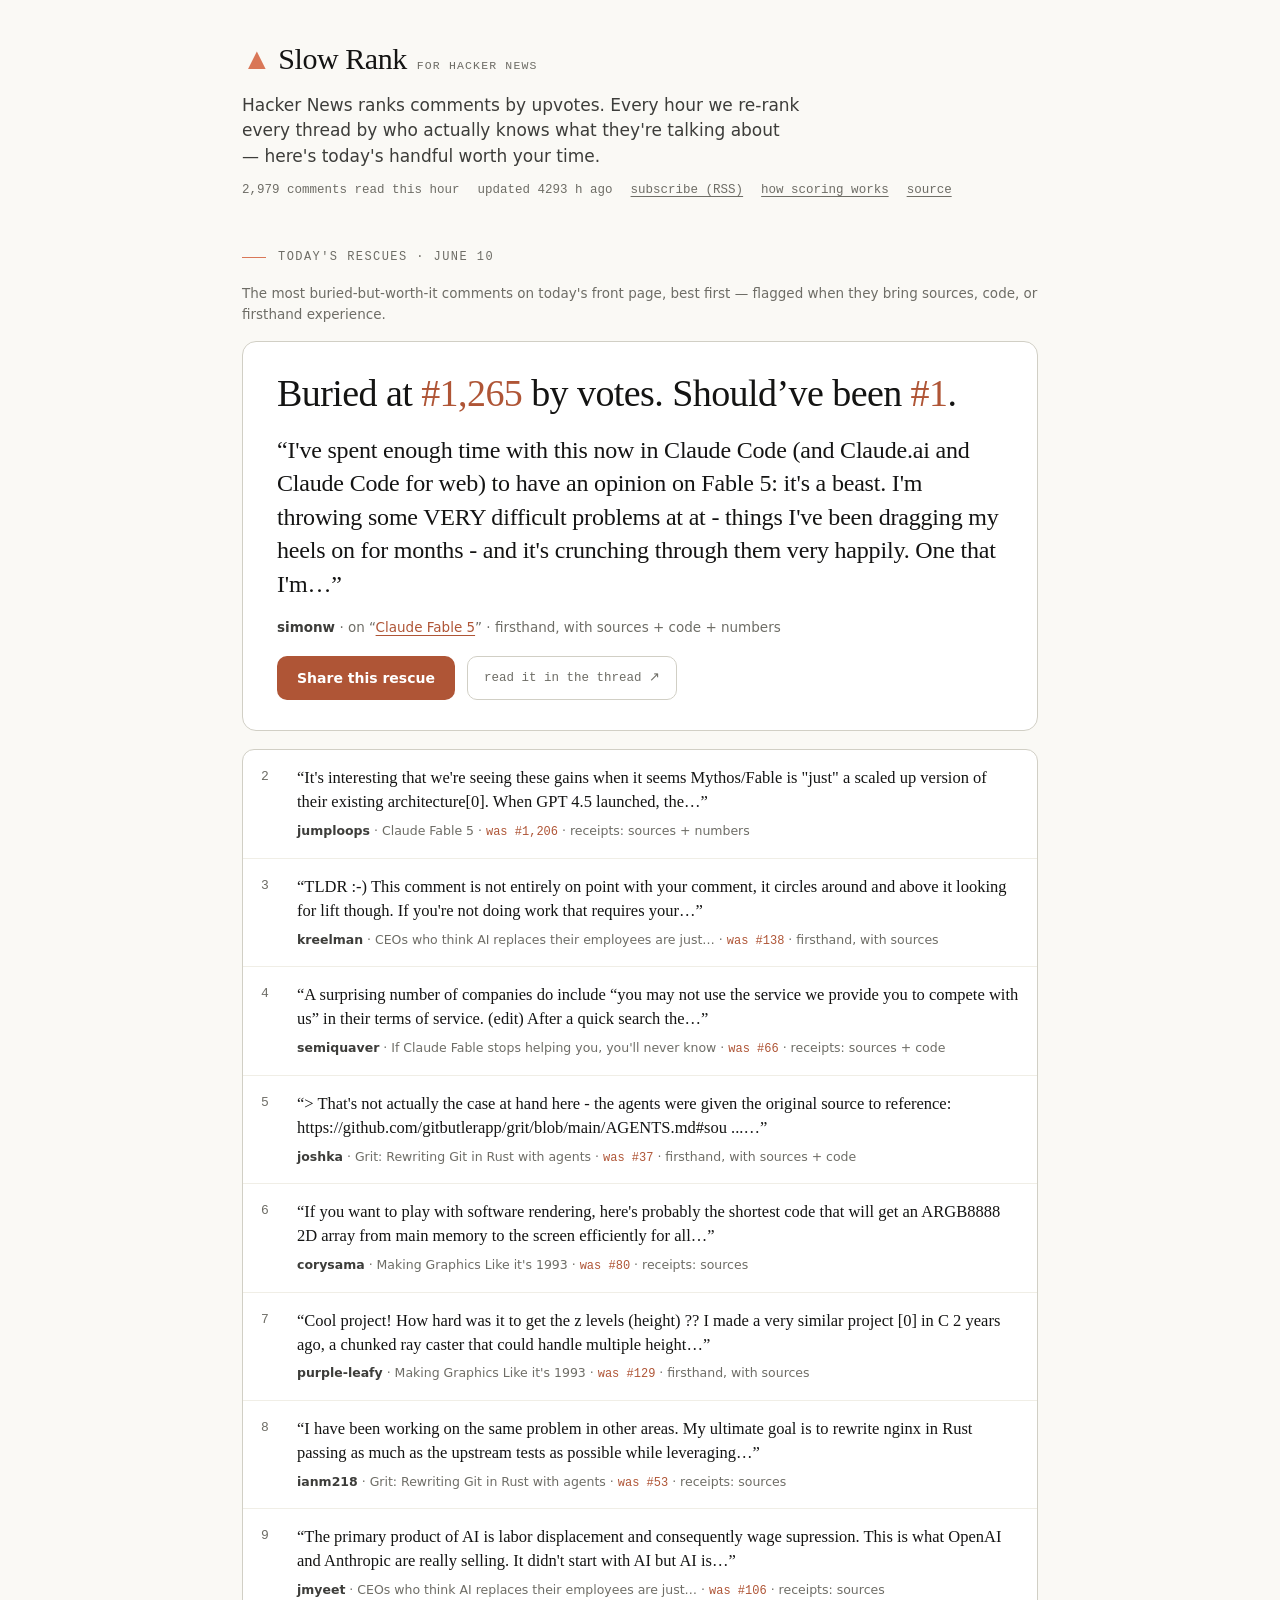
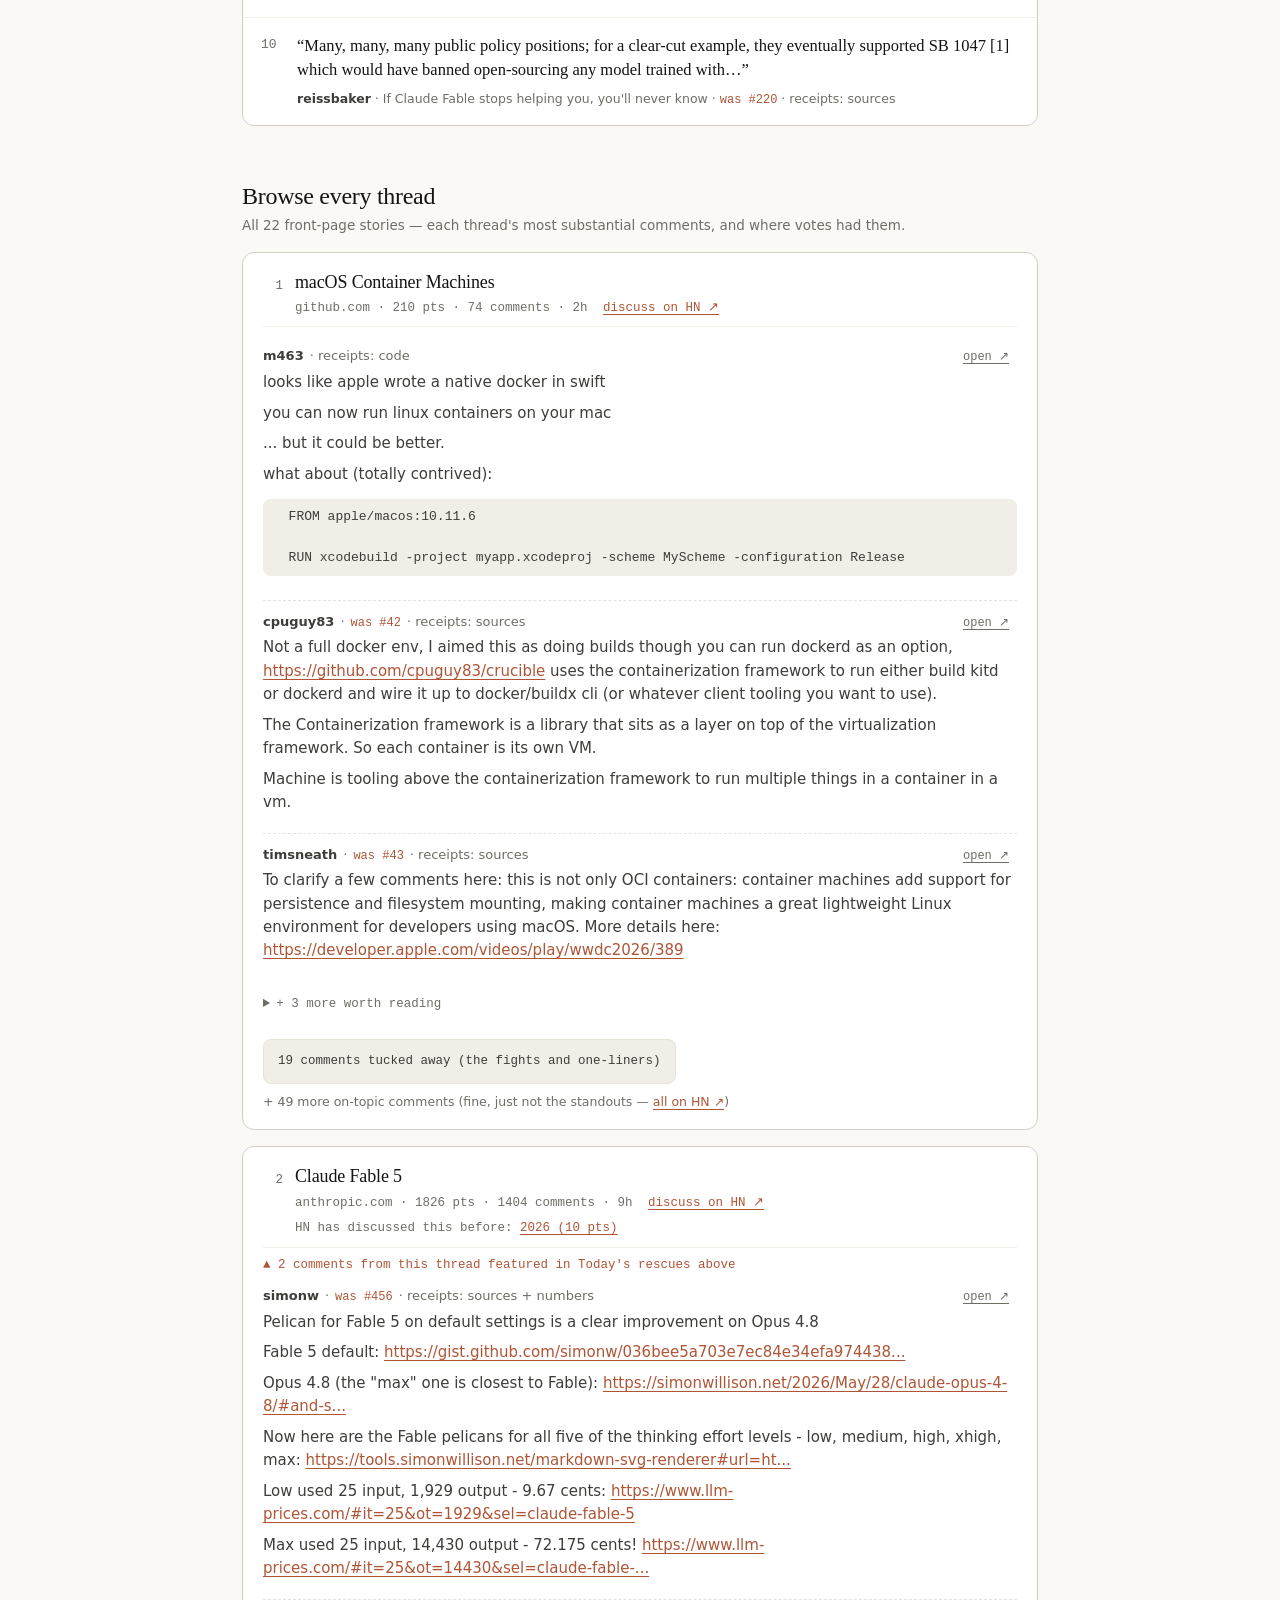
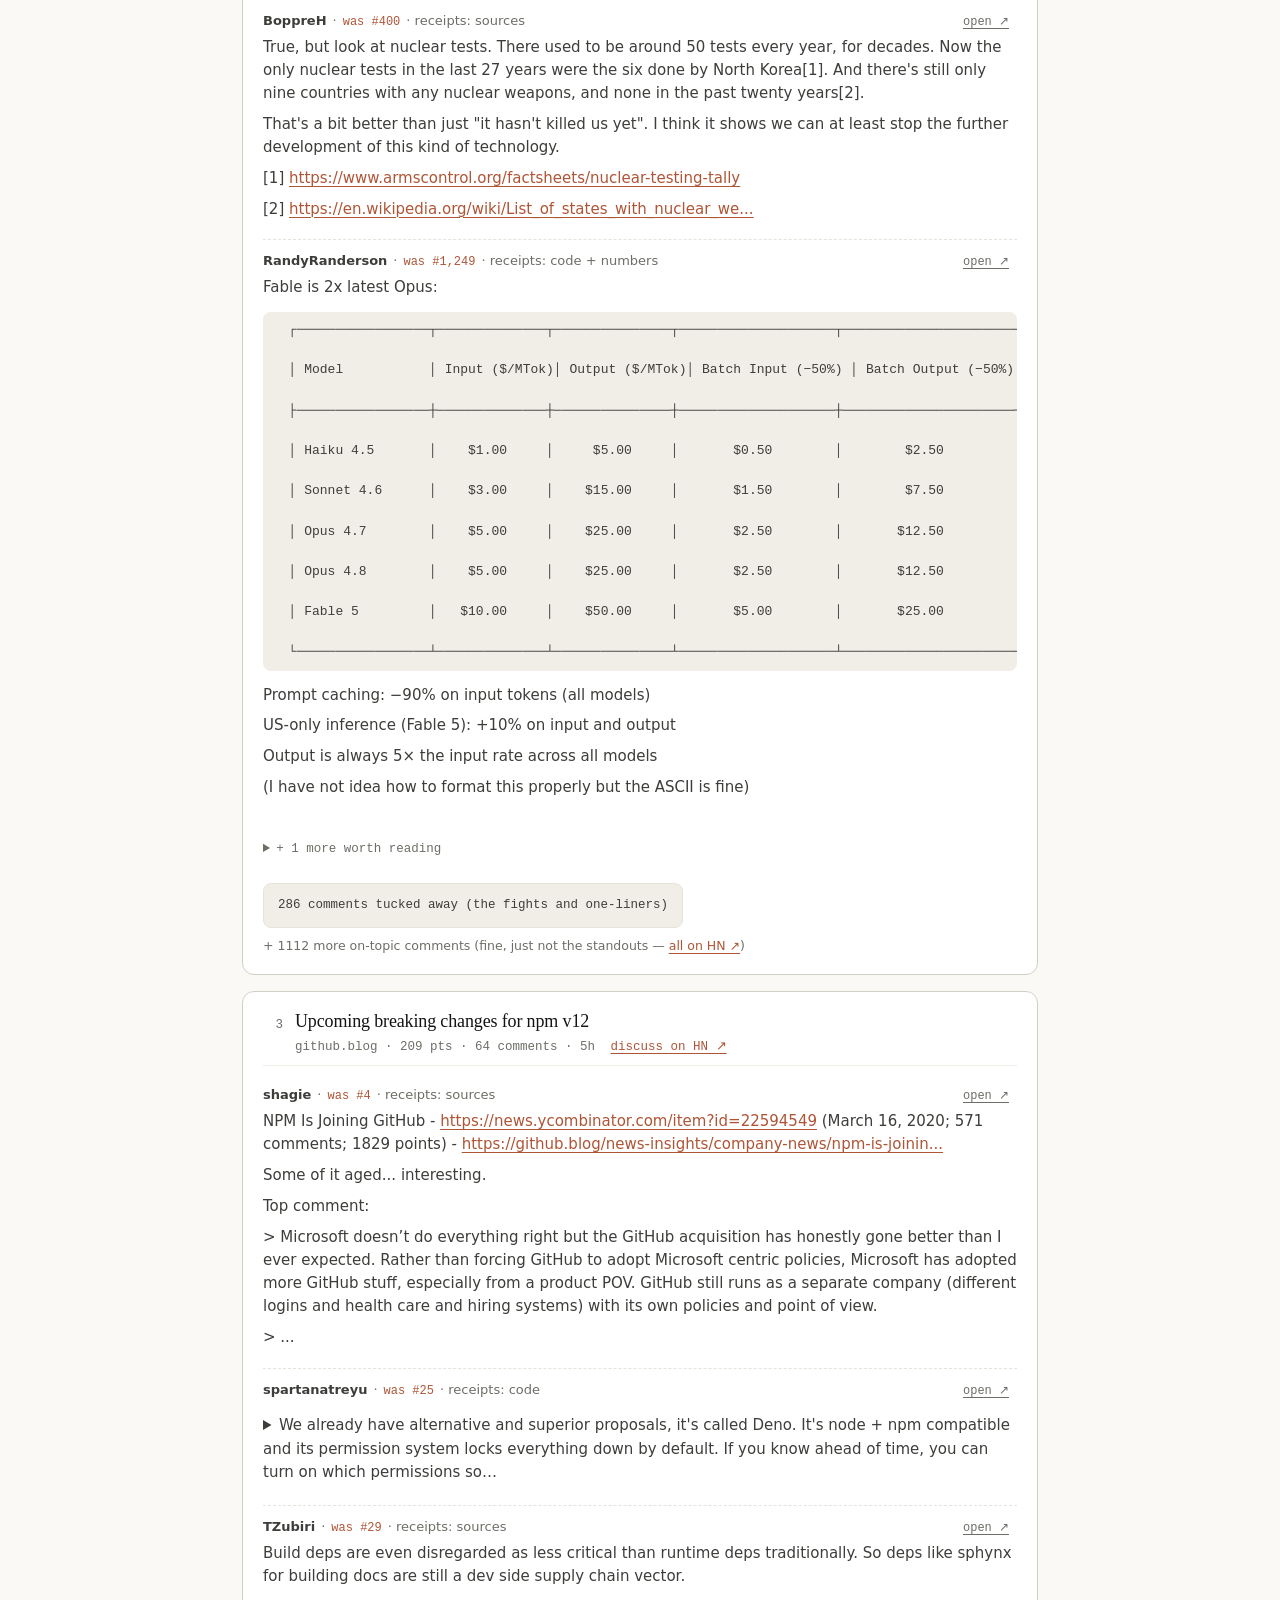
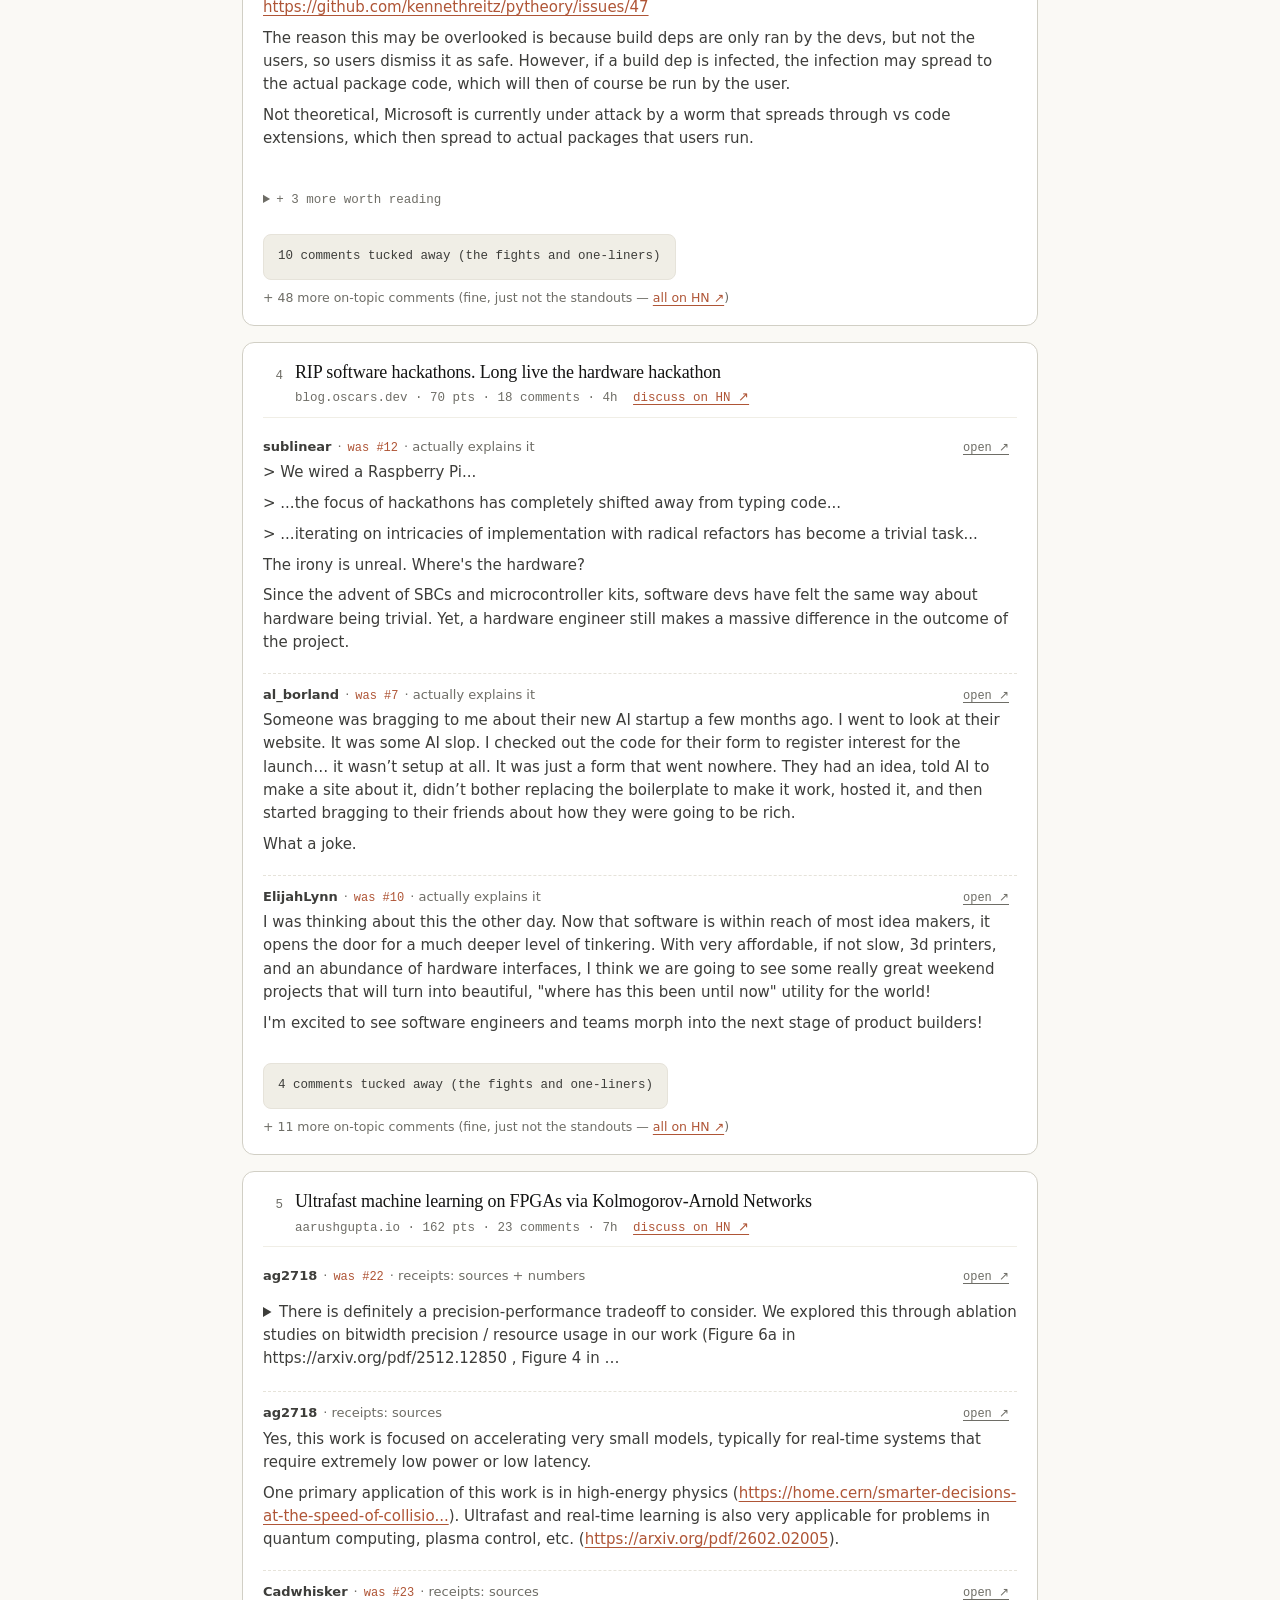
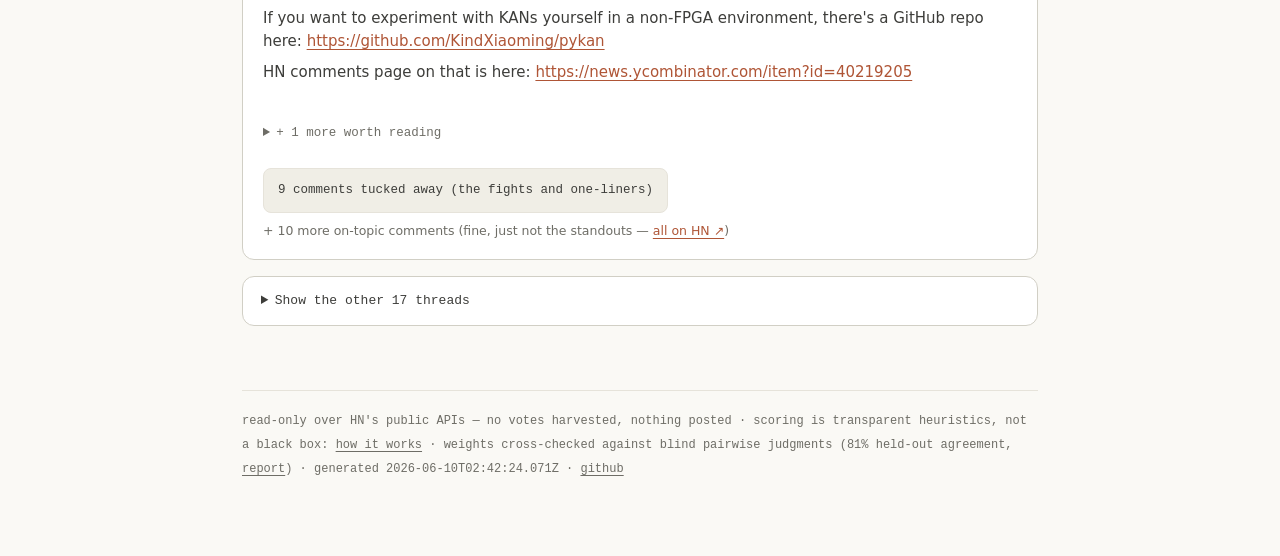
==== commit 39f86c3f: "Apply panel re-review punch list: contrast token, slate headline, RSS feed Re-review scores: IA 5->8" ====
--- a/frontpage-reranked.html
+++ b/frontpage-reranked.html
@@ -1,29 +1,29 @@
 <!doctype html><html lang="en"><head><meta charset="utf-8">
   <meta name="viewport" content="width=device-width,initial-scale=1">
   <title>Slow Rank — the comment worth reading, surfaced</title>
-  <meta name="description" content="Today's rescue: a comment votes buried at #1,241. I've spent enough time with this now in Claude Code (and Claude.ai and Claude Code for web) to have an opinion on Fable…">
+  <meta name="description" content="Today's rescue: a comment votes buried at #1,265. I've spent enough time with this now in Claude Code (and Claude.ai and Claude Code for web) to have an opinion on Fable…">
   <link rel="icon" href="data:image/svg+xml,%3Csvg%20xmlns%3D%22http%3A%2F%2Fwww.w3.org%2F2000%2Fsvg%22%20viewBox%3D%220%200%2032%2032%22%3E%3Crect%20width%3D%2232%22%20height%3D%2232%22%20rx%3D%227%22%20fill%3D%22%23FAF9F5%22%2F%3E%3Cpath%20d%3D%22M16%207%20L26%2024%20L6%2024%20Z%22%20fill%3D%22%23D97757%22%2F%3E%3C%2Fsvg%3E">
   <link rel="canonical" href="https://scasella.github.io/hn-slow-rank/">
   <meta property="og:type" content="website">
   <meta property="og:site_name" content="Slow Rank">
   <meta property="og:title" content="Slow Rank — the comment worth reading, surfaced">
-  <meta property="og:description" content="Today's rescue: a comment votes buried at #1,241. I've spent enough time with this now in Claude Code (and Claude.ai and Claude Code for web) to have an opinion on Fable…">
+  <meta property="og:description" content="Today's rescue: a comment votes buried at #1,265. I've spent enough time with this now in Claude Code (and Claude.ai and Claude Code for web) to have an opinion on Fable…">
   <meta property="og:url" content="https://scasella.github.io/hn-slow-rank/">
   <meta property="og:image" content="https://scasella.github.io/hn-slow-rank/og.png">
   <meta property="og:image:width" content="1200"><meta property="og:image:height" content="630">
   <meta name="twitter:card" content="summary_large_image">
   <meta name="twitter:title" content="Slow Rank — the comment worth reading, surfaced">
-  <meta name="twitter:description" content="Today's rescue: a comment votes buried at #1,241. I've spent enough time with this now in Claude Code (and Claude.ai and Claude Code for web) to have an opinion on Fable…">
+  <meta name="twitter:description" content="Today's rescue: a comment votes buried at #1,265. I've spent enough time with this now in Claude Code (and Claude.ai and Claude Code for web) to have an opinion on Fable…">
   <meta name="twitter:image" content="https://scasella.github.io/hn-slow-rank/og.png">
   <style>
   :root{--ivory:#FAF9F5;--paper:#FFFFFF;--slate:#141413;--g100:#F0EEE6;--g200:#E6E3DA;--g300:#D1CFC5;
-    --meta:#6E6D66;--body:#3D3D3A;--clay:#D97757;--clay-d:#B85C3E;
+    --meta:#6E6D66;--body:#3D3D3A;--clay:#D97757;--clay-d:#AF5536;--clay-dd:#9E4A2F;
     --serif:ui-serif,Georgia,"Times New Roman",Times,serif;--sans:system-ui,-apple-system,"Segoe UI",Roboto,Helvetica,Arial,sans-serif;
     --mono:ui-monospace,"SF Mono",Menlo,Monaco,Consolas,monospace}
   *{box-sizing:border-box}html{scroll-behavior:smooth}
   body{margin:0;background:var(--ivory);color:var(--slate);font-family:var(--sans);font-size:15px;line-height:1.55;-webkit-font-smoothing:antialiased}
   a{color:var(--clay-d);text-decoration-color:currentColor;text-decoration-thickness:1px;text-underline-offset:3px}
-  a:hover{color:var(--clay)}
+  a:hover{color:var(--clay-dd)}
   a:focus-visible,button:focus-visible,summary:focus-visible{outline:2px solid var(--clay-d);outline-offset:2px;border-radius:4px}
   .wrap{max-width:840px;margin:0 auto;padding:0 22px}
   .vh{position:absolute;width:1px;height:1px;overflow:hidden;clip:rect(0 0 0 0)}
@@ -41,14 +41,14 @@
   .secsub{color:var(--meta);font-size:13.5px;margin:0 0 16px}
   .rescues{margin-top:48px}
   .heroitem{background:var(--paper);border:1.5px solid var(--g300);border-radius:14px;padding:30px 34px;margin-bottom:18px}
-  .bigstat{font-family:var(--serif);font-size:clamp(24px,4vw,38px);line-height:1.15;letter-spacing:-.015em;margin:0 0 18px;color:var(--meta)}
+  .bigstat{font-family:var(--serif);font-size:clamp(24px,4vw,38px);line-height:1.15;letter-spacing:-.015em;margin:0 0 18px;color:var(--slate)}
   .bigstat b{color:var(--clay-d);font-weight:500}
   .pull{font-family:var(--serif);font-weight:500;font-size:clamp(19px,2.6vw,24px);line-height:1.4;letter-spacing:-.008em;margin:0;color:var(--slate)}
   .hmeta{margin:16px 0 0;font-size:13.5px;color:var(--meta)}
   .hmeta b{color:var(--body)}
   .heroactions{margin-top:18px;display:flex;gap:12px;align-items:center;flex-wrap:wrap}
   .share{font-family:var(--sans);font-size:14px;font-weight:600;color:#fff;background:var(--clay-d);border:none;border-radius:10px;padding:11px 20px;cursor:pointer;min-height:44px}
-  .share:hover{background:var(--clay)}
+  .share:hover{background:var(--clay-dd)}
   .ghost{display:inline-flex;align-items:center;font-family:var(--mono);font-size:12.5px;color:var(--meta);background:none;border:1.5px solid var(--g300);border-radius:10px;padding:10px 16px;cursor:pointer;text-decoration:none;min-height:44px}
   .ghost:hover{border-color:var(--clay-d);color:var(--clay-d)}
   .rlist{list-style:none;counter-reset:r 1;margin:0;padding:0;border:1.5px solid var(--g300);border-radius:12px;background:var(--paper);overflow:hidden}
@@ -79,12 +79,14 @@
   .permalink{margin-left:auto;font-family:var(--mono);font-size:12px;color:var(--meta);padding:6px 8px;margin-top:-6px;margin-bottom:-6px}
   .ctext{font-size:15px;color:var(--body);overflow-wrap:break-word}.ctext p{margin:.5em 0}
   .ctext pre{background:var(--g100);padding:8px 10px;border-radius:8px;overflow:auto;font-size:13px;font-family:var(--mono)}
-  details.ctext summary{cursor:pointer;padding:4px 0}details.ctext .full{margin-top:6px}
+  details.ctext summary{cursor:pointer;padding:10px 0;min-height:24px}details.ctext .full{margin-top:6px}
   details.more{margin-top:8px}
-  details.more summary{cursor:pointer;font-family:var(--mono);font-size:12.5px;color:var(--meta);padding:10px 0;min-height:24px}
+  details.more summary{cursor:pointer;font-family:var(--mono);font-size:12.5px;color:var(--meta);padding:14px 0;min-height:16px}
   details.more summary:hover{color:var(--clay-d)}
+  details.wide{margin:8px 0}
+  details.wide > summary{cursor:pointer;font-family:var(--mono);font-size:12.5px;color:var(--body);background:var(--g100);border-radius:8px;padding:12px 14px}
   .fold{margin-top:10px}
-  .fold summary{cursor:pointer;font-family:var(--mono);font-size:12.5px;color:var(--meta);background:var(--g100);border:1.5px solid var(--g200);border-radius:8px;padding:10px 14px;display:inline-block}
+  .fold summary{cursor:pointer;font-family:var(--mono);font-size:12.5px;color:var(--body);background:var(--g100);border:1.5px solid var(--g200);border-radius:8px;padding:12px 14px;display:inline-block}
   .foldnote{font-size:13px;color:var(--meta);padding:8px 4px 2px}
   .ordinary{font-size:12.5px;color:var(--meta);margin:8px 0 0}
   details.morestories{margin-top:4px}
@@ -104,10 +106,11 @@
   <main class="wrap">
   <header class="mast">
     <h1 class="brand"><span class="tri" aria-hidden="true">▲</span> Slow Rank<span class="bsub">for Hacker News</span></h1>
-    <p class="deck">Hacker News ranks comments by upvotes. We re-rank them by who actually knows what they're talking about.</p>
+    <p class="deck">Hacker News ranks comments by upvotes. Every hour we re-rank every thread by who actually knows what they're talking about &mdash; here's today's handful worth your time.</p>
     <p class="mnav">
-      <span>3,406 comments read this hour</span>
-      <span class="fresh" id="fresh" data-t="2026-06-10T01:37:16.854Z">updates hourly</span>
+      <span>2,979 comments read this hour</span>
+      <span class="fresh" id="fresh" data-t="2026-06-10T02:42:24.071Z">updates hourly</span>
+      <a href="feed.xml">subscribe (RSS)</a>
       <a href="https://github.com/scasella/hn-slow-rank#how-it-scores">how scoring works</a>
       <a href="https://github.com/scasella/hn-slow-rank">source</a>
     </p>
@@ -116,67 +119,55 @@
   <section class="rescues" aria-labelledby="rescues-h">
     <div class="eyebrow">Today's rescues · June 10</div>
     <h2 id="rescues-h" class="vh">Today's rescues</h2>
+    <p class="secsub">The most buried-but-worth-it comments on today's front page, best first &mdash; flagged when they bring sources, code, or firsthand experience.</p>
     <article class="heroitem" id="r-48467564" aria-labelledby="herostat">
-    <p class="bigstat" id="herostat">Buried at <b>#1,241</b> by votes. Should&rsquo;ve been <b>#1</b>.</p>
+    <p class="bigstat" id="herostat">Buried at <b>#1,265</b> by votes. Should&rsquo;ve been <b>#1</b>.</p>
     <blockquote class="pull">&ldquo;I've spent enough time with this now in Claude Code (and Claude.ai and Claude Code for web) to have an opinion on Fable 5: it's a beast. I'm throwing some VERY difficult problems at at - things I've been dragging my heels on for months - and it's crunching through them very happily. One that I'm…&rdquo;</blockquote>
     <p class="hmeta"><b>simonw</b> · on &ldquo;<a href="https://news.ycombinator.com/item?id=48463808" target="_blank" rel="noopener">Claude Fable 5</a>&rdquo; · firsthand, with sources + code + numbers</p>
     <div class="heroactions">
-      <button class="share" data-share="HN buried this comment at #1,241. It should've been #1: I've spent enough time with this now in Claude Code (and Claude.ai and Claude Code for web) to have an opinion on Fable… — https://scasella.github.io/hn-slow-rank/#r-48467564" aria-label="Copy a shareable summary of this rescue">Share this rescue</button>
+      <button class="share" data-share="HN buried this comment at #1,265. It should've been #1: I've spent enough time with this now in Claude Code (and Claude.ai and Claude Code for web) to have an opinion on Fable… — https://scasella.github.io/hn-slow-rank/#r-48467564" aria-label="Copy a shareable summary of this rescue">Share this rescue</button>
       <a class="ghost" target="_blank" rel="noopener" href="https://news.ycombinator.com/item?id=48467564">read it in the thread ↗</a>
     </div>
   </article>
     <ol class="rlist"><li class="ritem" id="r-48466340">
     <a class="rq" target="_blank" rel="noopener" href="https://news.ycombinator.com/item?id=48466340">&ldquo;It's interesting that we're seeing these gains when it seems Mythos/Fable is &quot;just&quot; a scaled up version of their existing architecture[0]. When GPT 4.5 launched, the…&rdquo;</a>
-    <p class="rmeta"><b>jumploops</b> · Claude Fable 5 · <span class="was">was #1,185</span> · receipts: sources + numbers</p>
-  </li><li class="ritem" id="r-48464054">
-    <a class="rq" target="_blank" rel="noopener" href="https://news.ycombinator.com/item?id=48464054">&ldquo;Pelican for Fable 5 on default settings is a clear improvement on Opus 4.8 Fable 5 default: https://gist.github.com/simonw/036bee5a703e7ec84e34efa974438... Opus 4.8 (the…&rdquo;</a>
-    <p class="rmeta"><b>simonw</b> · Claude Fable 5 · <span class="was">was #449</span> · receipts: sources + numbers</p>
-  </li><li class="ritem" id="r-48467209">
-    <a class="rq" target="_blank" rel="noopener" href="https://news.ycombinator.com/item?id=48467209">&ldquo;Fable is 2x latest Opus: Model Input ($/MTok) Output ($/MTok) Batch Input (−50%) Batch Output (−50%) Haiku 4.5 $1.00 $5.00 $0.50 $2.50 Sonnet 4.6 $3.00 $15.00 $1.50…&rdquo;</a>
-    <p class="rmeta"><b>RandyRanderson</b> · Claude Fable 5 · <span class="was">was #1,227</span> · receipts: code + numbers</p>
-  </li><li class="ritem" id="r-48464763">
-    <a class="rq" target="_blank" rel="noopener" href="https://news.ycombinator.com/item?id=48464763">&ldquo;True, but look at nuclear tests. There used to be around 50 tests every year, for decades. Now the only nuclear tests in the last 27 years were the six done by North…&rdquo;</a>
-    <p class="rmeta"><b>BoppreH</b> · Claude Fable 5 · <span class="was">was #396</span> · receipts: sources</p>
-  </li><li class="ritem" id="r-48469662">
-    <a class="rq" target="_blank" rel="noopener" href="https://news.ycombinator.com/item?id=48469662">&ldquo;I ran an experiment to see how far it could get with a top-down 2d game, like a more challenging version of &quot;draw a pelican.&quot; I'm waiting on Fable to rewrite the whole…&rdquo;</a>
-    <p class="rmeta"><b>jmtame</b> · Claude Fable 5 · <span class="was">was #349</span> · firsthand, with sources</p>
-  </li><li class="ritem" id="r-48468479">
-    <a class="rq" target="_blank" rel="noopener" href="https://news.ycombinator.com/item?id=48468479">&ldquo;Having looked into the history of call tracking / blocking, it's pretty evident that major US telcos have very little interest in making marketing calls difficult.…&rdquo;</a>
-    <p class="rmeta"><b>dredmorbius</b> · FCC wants to kill burner phones by forcing telecoms… · <span class="was">was #257</span> · receipts: sources + numbers</p>
+    <p class="rmeta"><b>jumploops</b> · Claude Fable 5 · <span class="was">was #1,206</span> · receipts: sources + numbers</p>
+  </li><li class="ritem" id="r-48470497">
+    <a class="rq" target="_blank" rel="noopener" href="https://news.ycombinator.com/item?id=48470497">&ldquo;TLDR :-) This comment is not entirely on point with your comment, it circles around and above it looking for lift though. If you're not doing work that requires your…&rdquo;</a>
+    <p class="rmeta"><b>kreelman</b> · CEOs who think AI replaces their employees are just… · <span class="was">was #138</span> · firsthand, with sources</p>
   </li><li class="ritem" id="r-48468442">
     <a class="rq" target="_blank" rel="noopener" href="https://news.ycombinator.com/item?id=48468442">&ldquo;A surprising number of companies do include “you may not use the service we provide you to compete with us” in their terms of service. (edit) After a quick search the…&rdquo;</a>
-    <p class="rmeta"><b>semiquaver</b> · If Claude Fable stops helping you, you'll never know · <span class="was">was #61</span> · receipts: sources + code</p>
+    <p class="rmeta"><b>semiquaver</b> · If Claude Fable stops helping you, you'll never know · <span class="was">was #66</span> · receipts: sources + code</p>
+  </li><li class="ritem" id="r-48470397">
+    <a class="rq" target="_blank" rel="noopener" href="https://news.ycombinator.com/item?id=48470397">&ldquo;&gt; That's not actually the case at hand here - the agents were given the original source to reference: https://github.com/gitbutlerapp/grit/blob/main/AGENTS.md#sou ...…&rdquo;</a>
+    <p class="rmeta"><b>joshka</b> · Grit: Rewriting Git in Rust with agents · <span class="was">was #37</span> · firsthand, with sources + code</p>
   </li><li class="ritem" id="r-48461928">
     <a class="rq" target="_blank" rel="noopener" href="https://news.ycombinator.com/item?id=48461928">&ldquo;If you want to play with software rendering, here's probably the shortest code that will get an ARGB8888 2D array from main memory to the screen efficiently for all…&rdquo;</a>
-    <p class="rmeta"><b>corysama</b> · Making Graphics Like it's 1993 · <span class="was">was #77</span> · receipts: sources</p>
+    <p class="rmeta"><b>corysama</b> · Making Graphics Like it's 1993 · <span class="was">was #80</span> · receipts: sources</p>
   </li><li class="ritem" id="r-48466999">
     <a class="rq" target="_blank" rel="noopener" href="https://news.ycombinator.com/item?id=48466999">&ldquo;Cool project! How hard was it to get the z levels (height) ?? I made a very similar project [0] in C 2 years ago, a chunked ray caster that could handle multiple height…&rdquo;</a>
-    <p class="rmeta"><b>purple-leafy</b> · Making Graphics Like it's 1993 · <span class="was">was #124</span> · firsthand, with sources</p>
+    <p class="rmeta"><b>purple-leafy</b> · Making Graphics Like it's 1993 · <span class="was">was #129</span> · firsthand, with sources</p>
+  </li><li class="ritem" id="r-48469129">
+    <a class="rq" target="_blank" rel="noopener" href="https://news.ycombinator.com/item?id=48469129">&ldquo;I have been working on the same problem in other areas. My ultimate goal is to rewrite nginx in Rust passing as much as the upstream tests as possible while leveraging…&rdquo;</a>
+    <p class="rmeta"><b>ianm218</b> · Grit: Rewriting Git in Rust with agents · <span class="was">was #53</span> · receipts: sources</p>
+  </li><li class="ritem" id="r-48467309">
+    <a class="rq" target="_blank" rel="noopener" href="https://news.ycombinator.com/item?id=48467309">&ldquo;The primary product of AI is labor displacement and consequently wage supression. This is what OpenAI and Anthropic are really selling. It didn't start with AI but AI is…&rdquo;</a>
+    <p class="rmeta"><b>jmyeet</b> · CEOs who think AI replaces their employees are just… · <span class="was">was #106</span> · receipts: sources</p>
+  </li><li class="ritem" id="r-48470326">
+    <a class="rq" target="_blank" rel="noopener" href="https://news.ycombinator.com/item?id=48470326">&ldquo;Many, many, many public policy positions; for a clear-cut example, they eventually supported SB 1047 [1] which would have banned open-sourcing any model trained with…&rdquo;</a>
+    <p class="rmeta"><b>reissbaker</b> · If Claude Fable stops helping you, you'll never know · <span class="was">was #220</span> · receipts: sources</p>
   </li></ol>
   </section>
 
   <section class="digest" aria-labelledby="digest-h">
     <h2 id="digest-h">Browse every thread</h2>
-    <p class="secsub">All 23 front-page stories — each thread's most substantial comments, and where votes had them.</p>
-    <section class="story" id="s-48463808" aria-labelledby="st-48463808">
+    <p class="secsub">All 22 front-page stories — each thread's most substantial comments, and where votes had them.</p>
+    <section class="story" id="s-48469658" aria-labelledby="st-48469658">
     <div class="shead">
       <span class="srank" aria-hidden="true">1</span>
       <div class="stitle">
-        <h3 id="st-48463808"><a target="_blank" rel="noopener" href="https://www.anthropic.com/news/claude-fable-5-mythos-5">Claude Fable 5</a></h3>
-        <p class="smeta">anthropic.com · 1774 pts · 1357 comments · 8h
-          <a class="hnlink" target="_blank" rel="noopener" href="https://news.ycombinator.com/item?id=48463808">discuss on HN ↗</a></p>
-        <p class="prior">HN has discussed this before: <a target="_blank" rel="noopener" href="https://news.ycombinator.com/item?id=48450521" title="Claude Fable 5 by Anthropic, releasing tomorrow">2026 (10&nbsp;pts)</a></p>
-      </div>
-    </div>
-    <div class="lane"><p class="featurednote">▲ 6 comments from this thread featured in Today's rescues above</p></div>
-    <details class="fold"><summary>275 comments tucked away (the fights and one-liners)</summary>
-         <div class="foldnote">Hidden by default: repetitive back-and-forth arguments, snark, and low-content one-liners. They're all still on HN — expand the thread there if you want them.</div></details><p class="ordinary">+ 1076 more on-topic comments (fine, just not the standouts — <a target="_blank" rel="noopener" href="https://news.ycombinator.com/item?id=48463808">all on HN ↗</a>)</p>
-  </section><section class="story" id="s-48469658" aria-labelledby="st-48469658">
-    <div class="shead">
-      <span class="srank" aria-hidden="true">2</span>
-      <div class="stitle">
         <h3 id="st-48469658"><a target="_blank" rel="noopener" href="https://github.com/apple/container/blob/main/docs/container-machine.md">macOS Container Machines</a></h3>
-        <p class="smeta">github.com · 90 pts · 25 comments · 1h
+        <p class="smeta">github.com · 210 pts · 74 comments · 2h
           <a class="hnlink" target="_blank" rel="noopener" href="https://news.ycombinator.com/item?id=48469658">discuss on HN ↗</a></p>
         
       </div>
@@ -188,33 +179,84 @@
 
   RUN xcodebuild -project myapp.xcodeproj -scheme MyScheme -configuration Release</code></pre></div>
   </div><div class="comment">
-    <p class="cmeta"><b class="author">trollbridge</b> · <span class="was">was #4</span> · receipts: code
-      <a class="permalink" target="_blank" rel="noopener" href="https://news.ycombinator.com/item?id=48469940" aria-label="Open this comment on Hacker News">open&nbsp;↗</a></p>
-    <div class="ctext">Close - but it would be more like this:<p><pre><code>  services:
-    macos:
-      image: dockurr&#x2F;macos
-      container_name: macos
-      environment:
-        VERSION: &quot;15&quot;
-</code></pre>
-(And indecently slow.)</div>
-  </div><div class="comment">
-    <p class="cmeta"><b class="author">timsneath</b> · <span class="was">was #19</span> · receipts: sources
+    <p class="cmeta"><b class="author">cpuguy83</b> · <span class="was">was #42</span> · receipts: sources
+      <a class="permalink" target="_blank" rel="noopener" href="https://news.ycombinator.com/item?id=48470611" aria-label="Open this comment on Hacker News">open&nbsp;↗</a></p>
+    <div class="ctext">Not a full docker env, I aimed this as doing builds though you can run dockerd as an option, <a target="_blank" rel="noopener noreferrer nofollow" href="https:&#x2F;&#x2F;github.com&#x2F;cpuguy83&#x2F;crucible" rel="nofollow">https:&#x2F;&#x2F;github.com&#x2F;cpuguy83&#x2F;crucible</a> uses the containerization framework to run either build kitd or dockerd and wire it up to docker&#x2F;buildx cli (or whatever client tooling you want to use).<p>The Containerization framework  is a library that sits as a layer on top of the virtualization framework.
+So each container is its own VM.<p>Machine is tooling above the containerization framework to run multiple things in a container in a vm.</div>
+  </div><div class="comment">
+    <p class="cmeta"><b class="author">timsneath</b> · <span class="was">was #43</span> · receipts: sources
       <a class="permalink" target="_blank" rel="noopener" href="https://news.ycombinator.com/item?id=48469985" aria-label="Open this comment on Hacker News">open&nbsp;↗</a></p>
     <div class="ctext">To clarify a few comments here: this is not only OCI containers: container machines add support for persistence and filesystem mounting, making container machines a great lightweight Linux environment for developers using macOS. More details here: <a target="_blank" rel="noopener noreferrer nofollow" href="https:&#x2F;&#x2F;developer.apple.com&#x2F;videos&#x2F;play&#x2F;wwdc2026&#x2F;389" rel="nofollow">https:&#x2F;&#x2F;developer.apple.com&#x2F;videos&#x2F;play&#x2F;wwdc2026&#x2F;389</a></div>
+  </div><details class="more"><summary>+ 3 more worth reading</summary><div class="comment">
+    <p class="cmeta"><b class="author">RossBencina</b> · <span class="was">was #65</span> · receipts: sources
+      <a class="permalink" target="_blank" rel="noopener" href="https://news.ycombinator.com/item?id=48470418" aria-label="Open this comment on Hacker News">open&nbsp;↗</a></p>
+    <div class="ctext">This exists. It&#x27;s called devcontainers and there is a cli for managing it locally.<p><a target="_blank" rel="noopener noreferrer nofollow" href="https:&#x2F;&#x2F;github.com&#x2F;devcontainers&#x2F;" rel="nofollow">https:&#x2F;&#x2F;github.com&#x2F;devcontainers&#x2F;</a>
+<a target="_blank" rel="noopener noreferrer nofollow" href="https:&#x2F;&#x2F;containers.dev&#x2F;" rel="nofollow">https:&#x2F;&#x2F;containers.dev&#x2F;</a></div>
+  </div><div class="comment">
+    <p class="cmeta"><b class="author">kdrag0n</b> · <span class="was">was #25</span> · got 10 people talking
+      <a class="permalink" target="_blank" rel="noopener" href="https://news.ycombinator.com/item?id=48470145" aria-label="Open this comment on Hacker News">open&nbsp;↗</a></p>
+    <div class="ctext">(OrbStack dev here.) Instead of Virtualization.framework, we have a custom Rust virtualization stack with custom devices and protocols for things like filesystem sharing. It&#x27;s a highly optimized vertically integrated stack specifically for running our Linux machines and containers.<p>Our biggest perf&#x2F;resource gain is dynamic memory, which reduces memory usage a lot by releasing unused memory back to macOS. Nothing else supports this, including Containerization.<p>I gave Container Machines a try and it seems to be much closer to OCI containers with a default bind mount than OrbStack machines. It has fewer integrations and doesn&#x27;t run systemd or any other normal init system, so it&#x27;s hard to run services.</div>
+  </div><div class="comment">
+    <p class="cmeta"><b class="author">TheTaytay</b> · <span class="was">was #37</span> · receipts: sources
+      <a class="permalink" target="_blank" rel="noopener" href="https://news.ycombinator.com/item?id=48470534" aria-label="Open this comment on Hacker News">open&nbsp;↗</a></p>
+    <div class="ctext">We love OrbStack too! Thank you for it,<p>I wanted to make its VM&#x2F;machine our default secure agent sandbox, but I couldn’t figure out how to isolate this VM from the host properly. This thread prompted me to find the issue though, and I saw this was recently implemented!
+<a target="_blank" rel="noopener noreferrer nofollow" href="https:&#x2F;&#x2F;github.com&#x2F;orbstack&#x2F;orbstack&#x2F;issues&#x2F;169" rel="nofollow">https:&#x2F;&#x2F;github.com&#x2F;orbstack&#x2F;orbstack&#x2F;issues&#x2F;169</a></div>
+  </div></details></div>
+    <details class="fold"><summary>19 comments tucked away (the fights and one-liners)</summary>
+         <div class="foldnote">Hidden by default: repetitive back-and-forth arguments, snark, and low-content one-liners. They're all still on HN — expand the thread there if you want them.</div></details><p class="ordinary">+ 49 more on-topic comments (fine, just not the standouts — <a target="_blank" rel="noopener" href="https://news.ycombinator.com/item?id=48469658">all on HN ↗</a>)</p>
+  </section><section class="story" id="s-48463808" aria-labelledby="st-48463808">
+    <div class="shead">
+      <span class="srank" aria-hidden="true">2</span>
+      <div class="stitle">
+        <h3 id="st-48463808"><a target="_blank" rel="noopener" href="https://www.anthropic.com/news/claude-fable-5-mythos-5">Claude Fable 5</a></h3>
+        <p class="smeta">anthropic.com · 1826 pts · 1404 comments · 9h
+          <a class="hnlink" target="_blank" rel="noopener" href="https://news.ycombinator.com/item?id=48463808">discuss on HN ↗</a></p>
+        <p class="prior">HN has discussed this before: <a target="_blank" rel="noopener" href="https://news.ycombinator.com/item?id=48450521" title="Claude Fable 5 by Anthropic, releasing tomorrow">2026 (10&nbsp;pts)</a></p>
+      </div>
+    </div>
+    <div class="lane"><p class="featurednote">▲ 2 comments from this thread featured in Today's rescues above</p><div class="comment">
+    <p class="cmeta"><b class="author">simonw</b> · <span class="was">was #456</span> · receipts: sources + numbers
+      <a class="permalink" target="_blank" rel="noopener" href="https://news.ycombinator.com/item?id=48464054" aria-label="Open this comment on Hacker News">open&nbsp;↗</a></p>
+    <div class="ctext">Pelican for Fable 5 on default settings is a clear improvement on Opus 4.8<p>Fable 5 default: <a target="_blank" rel="noopener noreferrer nofollow" href="https:&#x2F;&#x2F;gist.github.com&#x2F;simonw&#x2F;036bee5a703e7ec84e34efa97443828d" rel="nofollow">https:&#x2F;&#x2F;gist.github.com&#x2F;simonw&#x2F;036bee5a703e7ec84e34efa974438...</a><p>Opus 4.8 (the &quot;max&quot; one is closest to Fable): <a target="_blank" rel="noopener noreferrer nofollow" href="https:&#x2F;&#x2F;simonwillison.net&#x2F;2026&#x2F;May&#x2F;28&#x2F;claude-opus-4-8&#x2F;#and-some-pelicans" rel="nofollow">https:&#x2F;&#x2F;simonwillison.net&#x2F;2026&#x2F;May&#x2F;28&#x2F;claude-opus-4-8&#x2F;#and-s...</a><p>Now here are the Fable pelicans for all five of the thinking effort levels - low, medium, high, xhigh, max: <a target="_blank" rel="noopener noreferrer nofollow" href="https:&#x2F;&#x2F;tools.simonwillison.net&#x2F;markdown-svg-renderer#url=https%3A%2F%2Fgist.github.com%2Fsimonw%2F94fde31c34a0400c1d29f57e6a708e6b" rel="nofollow">https:&#x2F;&#x2F;tools.simonwillison.net&#x2F;markdown-svg-renderer#url=ht...</a><p>Low used 25 input, 1,929 output - 9.67 cents: <a target="_blank" rel="noopener noreferrer nofollow" href="https:&#x2F;&#x2F;www.llm-prices.com&#x2F;#it=25&amp;ot=1929&amp;sel=claude-fable-5" rel="nofollow">https:&#x2F;&#x2F;www.llm-prices.com&#x2F;#it=25&amp;ot=1929&amp;sel=claude-fable-5</a><p>Max used 25 input, 14,430 output - 72.175 cents! <a target="_blank" rel="noopener noreferrer nofollow" href="https:&#x2F;&#x2F;www.llm-prices.com&#x2F;#it=25&amp;ot=14430&amp;sel=claude-fable-5" rel="nofollow">https:&#x2F;&#x2F;www.llm-prices.com&#x2F;#it=25&amp;ot=14430&amp;sel=claude-fable-...</a></div>
+  </div><div class="comment">
+    <p class="cmeta"><b class="author">BoppreH</b> · <span class="was">was #400</span> · receipts: sources
+      <a class="permalink" target="_blank" rel="noopener" href="https://news.ycombinator.com/item?id=48464763" aria-label="Open this comment on Hacker News">open&nbsp;↗</a></p>
+    <div class="ctext">True, but look at nuclear tests. There used to be around 50 tests every year, for decades. Now the only nuclear tests in the last 27 years were the six done by North Korea[1]. And there&#x27;s still only nine countries with any nuclear weapons, and none in the past twenty years[2].<p>That&#x27;s a bit better than just &quot;it hasn&#x27;t killed us yet&quot;. I think it shows we can at least stop the further development of this kind of technology.<p>[1] <a target="_blank" rel="noopener noreferrer nofollow" href="https:&#x2F;&#x2F;www.armscontrol.org&#x2F;factsheets&#x2F;nuclear-testing-tally" rel="nofollow">https:&#x2F;&#x2F;www.armscontrol.org&#x2F;factsheets&#x2F;nuclear-testing-tally</a><p>[2] <a target="_blank" rel="noopener noreferrer nofollow" href="https:&#x2F;&#x2F;en.wikipedia.org&#x2F;wiki&#x2F;List_of_states_with_nuclear_weapons" rel="nofollow">https:&#x2F;&#x2F;en.wikipedia.org&#x2F;wiki&#x2F;List_of_states_with_nuclear_we...</a></div>
+  </div><div class="comment">
+    <p class="cmeta"><b class="author">RandyRanderson</b> · <span class="was">was #1,249</span> · receipts: code + numbers
+      <a class="permalink" target="_blank" rel="noopener" href="https://news.ycombinator.com/item?id=48467209" aria-label="Open this comment on Hacker News">open&nbsp;↗</a></p>
+    <div class="ctext">Fable is 2x latest Opus:<p><pre><code>  ┌─────────────────┬──────────────┬───────────────┬────────────────────┬──────────────────────┐
+  
+  │ Model           │ Input ($&#x2F;MTok)│ Output ($&#x2F;MTok)│ Batch Input (−50%) │ Batch Output (−50%)│
+  
+  ├─────────────────┼──────────────┼───────────────┼────────────────────┼──────────────────────┤
+  
+  │ Haiku 4.5       │    $1.00     │     $5.00     │       $0.50        │        $2.50         │
+  
+  │ Sonnet 4.6      │    $3.00     │    $15.00     │       $1.50        │        $7.50         │
+  
+  │ Opus 4.7        │    $5.00     │    $25.00     │       $2.50        │       $12.50         │
+  
+  │ Opus 4.8        │    $5.00     │    $25.00     │       $2.50        │       $12.50         │
+  
+  │ Fable 5         │   $10.00     │    $50.00     │       $5.00        │       $25.00         │
+  
+  └─────────────────┴──────────────┴───────────────┴────────────────────┴──────────────────────┘
+</code></pre>
+Prompt caching: −90% on input tokens (all models)<p>US-only inference (Fable 5): +10% on input and output<p>Output is always 5× the input rate across all models<p>(I have not idea how to format this properly but the ASCII is fine)</div>
   </div><details class="more"><summary>+ 1 more worth reading</summary><div class="comment">
-    <p class="cmeta"><b class="author">jaimehrubiks</b> · <span class="was">was #7</span> · got 4 people talking
-      <a class="permalink" target="_blank" rel="noopener" href="https://news.ycombinator.com/item?id=48469918" aria-label="Open this comment on Hacker News">open&nbsp;↗</a></p>
-    <div class="ctext">Will this be able to replace docker desktop an equivalents, removing the expensive Linux VM that runs alongside them?</div>
-  </div></details></div>
-    <details class="fold"><summary>9 comments tucked away (the fights and one-liners)</summary>
-         <div class="foldnote">Hidden by default: repetitive back-and-forth arguments, snark, and low-content one-liners. They're all still on HN — expand the thread there if you want them.</div></details><p class="ordinary">+ 12 more on-topic comments (fine, just not the standouts — <a target="_blank" rel="noopener" href="https://news.ycombinator.com/item?id=48469658">all on HN ↗</a>)</p>
+    <p class="cmeta"><b class="author">jmtame</b> · <span class="was">was #353</span> · firsthand, with sources
+      <a class="permalink" target="_blank" rel="noopener" href="https://news.ycombinator.com/item?id=48469662" aria-label="Open this comment on Hacker News">open&nbsp;↗</a></p>
+    <div class="ctext">I ran an experiment to see how far it could get with a top-down 2d game, like a more challenging version of &quot;draw a pelican.&quot; I&#x27;m waiting on Fable to rewrite the whole thing now, but I was impressed by how far Opus 4.8 got with it: <a target="_blank" rel="noopener noreferrer nofollow" href="https:&#x2F;&#x2F;github.com&#x2F;jmtame&#x2F;scrapland" rel="nofollow">https:&#x2F;&#x2F;github.com&#x2F;jmtame&#x2F;scrapland</a><p>Started out as a one-shot attempt, but ~200 prompts later it&#x27;s at a place where it&#x27;s at least fun to watch the AI teams destroy each other.</div>
+  </div></details></div>
+    <details class="fold"><summary>286 comments tucked away (the fights and one-liners)</summary>
+         <div class="foldnote">Hidden by default: repetitive back-and-forth arguments, snark, and low-content one-liners. They're all still on HN — expand the thread there if you want them.</div></details><p class="ordinary">+ 1112 more on-topic comments (fine, just not the standouts — <a target="_blank" rel="noopener" href="https://news.ycombinator.com/item?id=48463808">all on HN ↗</a>)</p>
   </section><section class="story" id="s-48467705" aria-labelledby="st-48467705">
     <div class="shead">
       <span class="srank" aria-hidden="true">3</span>
       <div class="stitle">
         <h3 id="st-48467705"><a target="_blank" rel="noopener" href="https://github.blog/changelog/2026-06-09-upcoming-breaking-changes-for-npm-v12/">Upcoming breaking changes for npm v12</a></h3>
-        <p class="smeta">github.blog · 194 pts · 55 comments · 4h
+        <p class="smeta">github.blog · 209 pts · 64 comments · 5h
           <a class="hnlink" target="_blank" rel="noopener" href="https://news.ycombinator.com/item?id=48467705">discuss on HN ↗</a></p>
         
       </div>
@@ -224,7 +266,7 @@
       <a class="permalink" target="_blank" rel="noopener" href="https://news.ycombinator.com/item?id=48468559" aria-label="Open this comment on Hacker News">open&nbsp;↗</a></p>
     <div class="ctext">NPM Is Joining GitHub - <a target="_blank" rel="noopener noreferrer nofollow" href="https:&#x2F;&#x2F;news.ycombinator.com&#x2F;item?id=22594549">https:&#x2F;&#x2F;news.ycombinator.com&#x2F;item?id=22594549</a> (March 16, 2020; 571 comments; 1829 points) - <a target="_blank" rel="noopener noreferrer nofollow" href="https:&#x2F;&#x2F;github.blog&#x2F;news-insights&#x2F;company-news&#x2F;npm-is-joining-github&#x2F;" rel="nofollow">https:&#x2F;&#x2F;github.blog&#x2F;news-insights&#x2F;company-news&#x2F;npm-is-joinin...</a><p>Some of it aged... interesting.<p>Top comment:<p>&gt; Microsoft doesn’t do everything right but the GitHub acquisition has honestly gone better than I ever expected. Rather than forcing GitHub to adopt Microsoft centric policies, Microsoft has adopted more GitHub stuff, especially from a product POV. GitHub still runs as a separate company (different logins and health care and hiring systems) with its own policies and point of view.<p>&gt; ...</div>
   </div><div class="comment">
-    <p class="cmeta"><b class="author">spartanatreyu</b> · <span class="was">was #24</span> · receipts: code
+    <p class="cmeta"><b class="author">spartanatreyu</b> · <span class="was">was #25</span> · receipts: code
       <a class="permalink" target="_blank" rel="noopener" href="https://news.ycombinator.com/item?id=48469286" aria-label="Open this comment on Hacker News">open&nbsp;↗</a></p>
     <details class="ctext"><summary>We already have alternative and superior proposals, it's called Deno. It's node + npm compatible and its permission system locks everything down by default. If you know ahead of time, you can turn on which permissions so…</summary><div class="full">We already have alternative and superior proposals, it&#x27;s called Deno.<p>It&#x27;s node + npm compatible and its permission system locks everything down by default.<p>If you know ahead of time, you can turn on which permissions something is supposed to have in the config file.<p>Or you can just not use a config file at all. Anytime it needs a permission: it asks you what it wants. You can say yes or no, and those are saved in the config file for next time. If you say no, the script throws an error where it tried to access something it didn&#x27;t have permission for.<p>---<p>Example:<p>- My linter wants access to my file system?<p><pre><code>  - You can have read access to .&#x2F;src&#x2F;ts&#x2F;
 </code></pre>
@@ -238,81 +280,134 @@
 </code></pre>
 - Oh what&#x27;s this? An updated dependency I&#x27;ve been using for 6 months suddenly asking for access to my .env file, and asking to run curl in a separate process? How about &quot;no&quot;. Why would a simple DOM utility dependency be asking for those permissions? Ah, looks like it was part of a credential stealing supply chain attack. Glad I wasn&#x27;t using node.<p>---<p>Addendum: Node now has a permission system, but it&#x27;s broken by design so it&#x27;s useless.</div></details>
   </div><div class="comment">
-    <p class="cmeta"><b class="author">TZubiri</b> · <span class="was">was #27</span> · receipts: sources
+    <p class="cmeta"><b class="author">TZubiri</b> · <span class="was">was #29</span> · receipts: sources
       <a class="permalink" target="_blank" rel="noopener" href="https://news.ycombinator.com/item?id=48469557" aria-label="Open this comment on Hacker News">open&nbsp;↗</a></p>
     <div class="ctext">Build deps are even disregarded as less critical than runtime deps traditionally. So deps like sphynx for building docs are still a dev side supply chain vector.<p><a target="_blank" rel="noopener noreferrer nofollow" href="https:&#x2F;&#x2F;github.com&#x2F;kennethreitz&#x2F;pytheory&#x2F;issues&#x2F;47" rel="nofollow">https:&#x2F;&#x2F;github.com&#x2F;kennethreitz&#x2F;pytheory&#x2F;issues&#x2F;47</a><p>The reason this may be overlooked is because build deps are only ran by the devs, but not the users, so users dismiss it as safe. However, if a build dep is infected, the infection may spread to the actual package code, which will then of course be run by the user.<p>Not theoretical, Microsoft is currently under attack by a worm that spreads through vs code extensions, which then spread to actual packages that users run.</div>
   </div><details class="more"><summary>+ 3 more worth reading</summary><div class="comment">
-    <p class="cmeta"><b class="author">TZubiri</b> · <span class="was">was #29</span> · receipts: sources
+    <p class="cmeta"><b class="author">TZubiri</b> · <span class="was">was #31</span> · receipts: sources
       <a class="permalink" target="_blank" rel="noopener" href="https://news.ycombinator.com/item?id=48469539" aria-label="Open this comment on Hacker News">open&nbsp;↗</a></p>
     <details class="ctext"><summary>But this is npm, the execution environment is not the browser, but the server. Most packages are imported via import/require, even if it's a browser only package. Because of SSR and reasons. Or maybe not, let's look at a…</summary><div class="full">But this is npm, the execution environment is not the browser, but the server.<p>Most packages are imported via import&#x2F;require, even if it&#x27;s a browser only package. Because of SSR and reasons.<p>Or maybe not, let&#x27;s look at a random browser only example, angular and react will use SSR, so they will execute in the server, let&#x27;s check Jquery:<p><a target="_blank" rel="noopener noreferrer nofollow" href="https:&#x2F;&#x2F;www.npmjs.com&#x2F;package&#x2F;jquery" rel="nofollow">https:&#x2F;&#x2F;www.npmjs.com&#x2F;package&#x2F;jquery</a><p>Docs suggest just using a script tag instead of npm, when using npm install, they suggest to run import statement, which can execute arbitrary code.<p>The bottom line seems to be that if you are using npm, it&#x27;s cause you are using node, and therefore you will run the imported code in the server, otherwise you would use a script tag.<p>But maybe there&#x27;s a way to define a browser only package or .js URL such that it is only downloaded and served but never executed server side?<p>In any case, not a huge usecase of npm, which again, is designed for node which is backend.<p>Randome example,<p>include</div></details>
   </div><div class="comment">
-    <p class="cmeta"><b class="author">sheept</b> · <span class="was">was #17</span> · receipts: sources
+    <p class="cmeta"><b class="author">sheept</b> · <span class="was">was #18</span> · receipts: sources
       <a class="permalink" target="_blank" rel="noopener" href="https://news.ycombinator.com/item?id=48468931" aria-label="Open this comment on Hacker News">open&nbsp;↗</a></p>
     <div class="ctext">The changelog design has been like that since last year,[0] which predates today&#x27;s slop design of small caps and monospace text (probably because they both are based on the same design trend). A year ago, vibe coded websites leaned more on sans serif and gradient text.<p>[0]: <a target="_blank" rel="noopener noreferrer nofollow" href="https:&#x2F;&#x2F;github.blog&#x2F;changelog&#x2F;2025-05-05-improvements-to-changelog-experience&#x2F;" rel="nofollow">https:&#x2F;&#x2F;github.blog&#x2F;changelog&#x2F;2025-05-05-improvements-to-cha...</a></div>
   </div><div class="comment">
-    <p class="cmeta"><b class="author">jffry</b> · <span class="was">was #23</span> · receipts: sources
-      <a class="permalink" target="_blank" rel="noopener" href="https://news.ycombinator.com/item?id=48469300" aria-label="Open this comment on Hacker News">open&nbsp;↗</a></p>
-    <div class="ctext">The default behavior for the automated &quot;add everything existing to the allowlist&quot; is to include the specific version: <a target="_blank" rel="noopener noreferrer nofollow" href="https:&#x2F;&#x2F;docs.npmjs.com&#x2F;cli&#x2F;v11&#x2F;using-npm&#x2F;config#allow-scripts-pin" rel="nofollow">https:&#x2F;&#x2F;docs.npmjs.com&#x2F;cli&#x2F;v11&#x2F;using-npm&#x2F;config#allow-script...</a><p>Together with a lockfile that does achieve &quot;package xyz postinstall allowed with hash &lt;1234&gt;&quot;</div>
-  </div></details></div>
-    <details class="fold"><summary>9 comments tucked away (the fights and one-liners)</summary>
-         <div class="foldnote">Hidden by default: repetitive back-and-forth arguments, snark, and low-content one-liners. They're all still on HN — expand the thread there if you want them.</div></details><p class="ordinary">+ 40 more on-topic comments (fine, just not the standouts — <a target="_blank" rel="noopener" href="https://news.ycombinator.com/item?id=48467705">all on HN ↗</a>)</p>
+    <p class="cmeta"><b class="author">Someone1234</b> · <span class="was">was #22</span> · got 4 people talking
+      <a class="permalink" target="_blank" rel="noopener" href="https://news.ycombinator.com/item?id=48468572" aria-label="Open this comment on Hacker News">open&nbsp;↗</a></p>
+    <div class="ctext">I’m sure we’d all welcome your alternative and or superior proposals.<p>Without that, this just comes across like unconstructive commentary.<p>This moves the needle a little your proposals or the lack thereof don’t move it at all. So I’ll take this over nothing.</div>
+  </div></details></div>
+    <details class="fold"><summary>10 comments tucked away (the fights and one-liners)</summary>
+         <div class="foldnote">Hidden by default: repetitive back-and-forth arguments, snark, and low-content one-liners. They're all still on HN — expand the thread there if you want them.</div></details><p class="ordinary">+ 48 more on-topic comments (fine, just not the standouts — <a target="_blank" rel="noopener" href="https://news.ycombinator.com/item?id=48467705">all on HN ↗</a>)</p>
   </section><section class="story" id="s-48468766" aria-labelledby="st-48468766">
     <div class="shead">
       <span class="srank" aria-hidden="true">4</span>
       <div class="stitle">
         <h3 id="st-48468766"><a target="_blank" rel="noopener" href="https://blog.oscars.dev/posts/rip-software-hackathons-long-live-the-hardware-hackathon/">RIP software hackathons. Long live the hardware hackathon</a></h3>
-        <p class="smeta">blog.oscars.dev · 49 pts · 9 comments · 3h
+        <p class="smeta">blog.oscars.dev · 70 pts · 18 comments · 4h
           <a class="hnlink" target="_blank" rel="noopener" href="https://news.ycombinator.com/item?id=48468766">discuss on HN ↗</a></p>
         
       </div>
     </div>
     <div class="lane"><div class="comment">
-    <p class="cmeta"><b class="author">sublinear</b> · <span class="was">was #9</span> · actually explains it
+    <p class="cmeta"><b class="author">sublinear</b> · <span class="was">was #12</span> · actually explains it
       <a class="permalink" target="_blank" rel="noopener" href="https://news.ycombinator.com/item?id=48469850" aria-label="Open this comment on Hacker News">open&nbsp;↗</a></p>
     <div class="ctext">&gt; We wired a Raspberry Pi...<p>&gt; ...the focus of hackathons has completely shifted away from typing code...<p>&gt; ...iterating on intricacies of implementation with radical refactors has become a trivial task...<p>The irony is unreal. Where&#x27;s the hardware?<p>Since the advent of SBCs and microcontroller kits, software devs have felt the same way about hardware being trivial. Yet, a hardware engineer still makes a massive difference in the outcome of the project.</div>
   </div><div class="comment">
-    <p class="cmeta"><b class="author">al_borland</b> · <span class="was">was #6</span> · actually explains it
+    <p class="cmeta"><b class="author">al_borland</b> · <span class="was">was #7</span> · actually explains it
       <a class="permalink" target="_blank" rel="noopener" href="https://news.ycombinator.com/item?id=48469714" aria-label="Open this comment on Hacker News">open&nbsp;↗</a></p>
     <div class="ctext">Someone was bragging to me about their new AI startup a few months ago. I went to look at their website. It was some AI slop. I checked out the code for their form to register interest for the launch… it wasn’t setup at all. It was just a form that went nowhere. They had an idea, told AI to make a site about it, didn’t bother replacing the boilerplate to make it work, hosted it, and then started bragging to their friends about how they were going to be rich.<p>What a joke.</div>
   </div><div class="comment">
-    <p class="cmeta"><b class="author">ElijahLynn</b> · <span class="was">was #7</span> · actually explains it
+    <p class="cmeta"><b class="author">ElijahLynn</b> · <span class="was">was #10</span> · actually explains it
       <a class="permalink" target="_blank" rel="noopener" href="https://news.ycombinator.com/item?id=48469736" aria-label="Open this comment on Hacker News">open&nbsp;↗</a></p>
     <div class="ctext">I was thinking about this the other day. Now that software is within reach of most idea makers, it opens the door for a much deeper level of tinkering. With very affordable, if not slow, 3d printers, and an abundance of hardware interfaces, I think we are going to see some really great weekend projects that will turn into beautiful, &quot;where has this been until now&quot; utility for the world!<p>I&#x27;m excited to see software engineers and teams morph into the next stage of product builders!</div>
   </div></div>
-    <details class="fold"><summary>1 comments tucked away (the fights and one-liners)</summary>
-         <div class="foldnote">Hidden by default: repetitive back-and-forth arguments, snark, and low-content one-liners. They're all still on HN — expand the thread there if you want them.</div></details><p class="ordinary">+ 5 more on-topic comments (fine, just not the standouts — <a target="_blank" rel="noopener" href="https://news.ycombinator.com/item?id=48468766">all on HN ↗</a>)</p>
+    <details class="fold"><summary>4 comments tucked away (the fights and one-liners)</summary>
+         <div class="foldnote">Hidden by default: repetitive back-and-forth arguments, snark, and low-content one-liners. They're all still on HN — expand the thread there if you want them.</div></details><p class="ordinary">+ 11 more on-topic comments (fine, just not the standouts — <a target="_blank" rel="noopener" href="https://news.ycombinator.com/item?id=48468766">all on HN ↗</a>)</p>
   </section><section class="story" id="s-48466277" aria-labelledby="st-48466277">
     <div class="shead">
       <span class="srank" aria-hidden="true">5</span>
       <div class="stitle">
         <h3 id="st-48466277"><a target="_blank" rel="noopener" href="https://aarushgupta.io/posts/kan-fpga/">Ultrafast machine learning on FPGAs via Kolmogorov-Arnold Networks</a></h3>
-        <p class="smeta">aarushgupta.io · 156 pts · 21 comments · 6h
+        <p class="smeta">aarushgupta.io · 162 pts · 23 comments · 7h
           <a class="hnlink" target="_blank" rel="noopener" href="https://news.ycombinator.com/item?id=48466277">discuss on HN ↗</a></p>
         
       </div>
     </div>
     <div class="lane"><div class="comment">
+    <p class="cmeta"><b class="author">ag2718</b> · <span class="was">was #22</span> · receipts: sources + numbers
+      <a class="permalink" target="_blank" rel="noopener" href="https://news.ycombinator.com/item?id=48470211" aria-label="Open this comment on Hacker News">open&nbsp;↗</a></p>
+    <details class="ctext"><summary>There is definitely a precision-performance tradeoff to consider. We explored this through ablation studies on bitwidth precision / resource usage in our work (Figure 6a in https://arxiv.org/pdf/2512.12850 , Figure 4 in …</summary><div class="full">There is definitely a precision-performance tradeoff to consider. We explored this through ablation studies on bitwidth precision &#x2F; resource usage in our work (Figure 6a in <a target="_blank" rel="noopener noreferrer nofollow" href="https:&#x2F;&#x2F;arxiv.org&#x2F;pdf&#x2F;2512.12850" rel="nofollow">https:&#x2F;&#x2F;arxiv.org&#x2F;pdf&#x2F;2512.12850</a>, Figure 4 in <a target="_blank" rel="noopener noreferrer nofollow" href="https:&#x2F;&#x2F;arxiv.org&#x2F;pdf&#x2F;2602.02056" rel="nofollow">https:&#x2F;&#x2F;arxiv.org&#x2F;pdf&#x2F;2602.02056</a>). Further exploration into the mechanics here would definitely be useful.<p>Regarding your point that &quot;90% of the benefit of KANs can be gained from a small variety of function shapes&quot;: even within the B-spline basis, the shapes are quite uniform. Much of the actual benefit of scaling up the basis size comes from learning more complex, piecewise-polynomial activation functions. Scaling up the number of basis functions (i.e. more granular intervals) also increases locality and allows the activation function&#x27;s value across different parts of the domain to be learned semi-independently. (There obviously is a tradeoff here with overfitting.)<p>The number of basis functions (G+S) is largely what determines how expressive the activation is, as it relates to your point: &quot;you could have a representation that scales from a standard relu perceptron though KANs to something with weighted inputs and fancy weighted activation functions.&quot;</div></details>
+  </div><div class="comment">
     <p class="cmeta"><b class="author">ag2718</b> · receipts: sources
       <a class="permalink" target="_blank" rel="noopener" href="https://news.ycombinator.com/item?id=48467206" aria-label="Open this comment on Hacker News">open&nbsp;↗</a></p>
     <div class="ctext">Yes, this work is focused on accelerating very small models, typically for real-time systems that require extremely low power or low latency.<p>One primary application of this work is in high-energy physics (<a target="_blank" rel="noopener noreferrer nofollow" href="https:&#x2F;&#x2F;home.cern&#x2F;smarter-decisions-at-the-speed-of-collisions&#x2F;" rel="nofollow">https:&#x2F;&#x2F;home.cern&#x2F;smarter-decisions-at-the-speed-of-collisio...</a>). Ultrafast and real-time learning is also very applicable for problems in quantum computing, plasma control, etc. (<a target="_blank" rel="noopener noreferrer nofollow" href="https:&#x2F;&#x2F;arxiv.org&#x2F;pdf&#x2F;2602.02005" rel="nofollow">https:&#x2F;&#x2F;arxiv.org&#x2F;pdf&#x2F;2602.02005</a>).</div>
   </div><div class="comment">
-    <p class="cmeta"><b class="author">Cadwhisker</b> · <span class="was">was #21</span> · receipts: sources
+    <p class="cmeta"><b class="author">Cadwhisker</b> · <span class="was">was #23</span> · receipts: sources
       <a class="permalink" target="_blank" rel="noopener" href="https://news.ycombinator.com/item?id=48469770" aria-label="Open this comment on Hacker News">open&nbsp;↗</a></p>
     <div class="ctext">If you want to experiment with KANs yourself in a non-FPGA environment, there&#x27;s a GitHub repo here: <a target="_blank" rel="noopener noreferrer nofollow" href="https:&#x2F;&#x2F;github.com&#x2F;KindXiaoming&#x2F;pykan" rel="nofollow">https:&#x2F;&#x2F;github.com&#x2F;KindXiaoming&#x2F;pykan</a><p>HN comments page on that is here: <a target="_blank" rel="noopener noreferrer nofollow" href="https:&#x2F;&#x2F;news.ycombinator.com&#x2F;item?id=40219205">https:&#x2F;&#x2F;news.ycombinator.com&#x2F;item?id=40219205</a></div>
-  </div><div class="comment">
+  </div><details class="more"><summary>+ 1 more worth reading</summary><div class="comment">
     <p class="cmeta"><b class="author">RantyDave</b> · got 4 people talking
       <a class="permalink" target="_blank" rel="noopener" href="https://news.ycombinator.com/item?id=48466966" aria-label="Open this comment on Hacker News">open&nbsp;↗</a></p>
     <div class="ctext">Right. But ... this would limit you to either extremely small models or extremely large FPGA&#x27;s, yes? If there&#x27;s a <i>simple</i> machine learning task that requires a sub microsecond latency I can see the point but otherwise??</div>
+  </div></details></div>
+    <details class="fold"><summary>9 comments tucked away (the fights and one-liners)</summary>
+         <div class="foldnote">Hidden by default: repetitive back-and-forth arguments, snark, and low-content one-liners. They're all still on HN — expand the thread there if you want them.</div></details><p class="ordinary">+ 10 more on-topic comments (fine, just not the standouts — <a target="_blank" rel="noopener" href="https://news.ycombinator.com/item?id=48466277">all on HN ↗</a>)</p>
+  </section>
+    <details class="morestories"><summary>Show the other 17 threads</summary><section class="story" id="s-48459294" aria-labelledby="st-48459294">
+    <div class="shead">
+      <span class="srank" aria-hidden="true">6</span>
+      <div class="stitle">
+        <h3 id="st-48459294"><a target="_blank" rel="noopener" href="https://staniks.github.io/articles/catlantean-3d-blog-1/">Making Graphics Like it's 1993</a></h3>
+        <p class="smeta">staniks.github.io · 780 pts · 135 comments · 15h
+          <a class="hnlink" target="_blank" rel="noopener" href="https://news.ycombinator.com/item?id=48459294">discuss on HN ↗</a></p>
+        
+      </div>
+    </div>
+    <div class="lane"><p class="featurednote">▲ 2 comments from this thread featured in Today's rescues above</p><div class="comment">
+    <p class="cmeta"><b class="author">badsectoracula</b> · <span class="was">was #54</span> · firsthand, with sources
+      <a class="permalink" target="_blank" rel="noopener" href="https://news.ycombinator.com/item?id=48460259" aria-label="Open this comment on Hacker News">open&nbsp;↗</a></p>
+    <details class="ctext"><summary>Nice, i've used similar approach for the lighting in Post Apocalyptic Petra[0] though i did use per-pixel LUT offset calculation[1] because it uses a generic 3D triangle rasterizer (the levels are based on grids like in …</summary><div class="full">Nice, i&#x27;ve used similar approach for the lighting in Post Apocalyptic Petra[0] though i did use per-pixel LUT offset calculation[1] because it uses a generic 3D triangle rasterizer (the levels are based on grids like in Tomb Raider  but they&#x27;re rendered as triangles). Later i added sprite support for another gamejam but i never ended up finishing it and the sprite support is very rudimentary (and unoptimized - i just noticed i&#x27;m doing the LUT lookup for every pixel when drawing shaded sprites which isn&#x27;t necessary).<p>I did write a tool for generating the sprites from 3D models though[2]. It uses plain old OpenGL 1.1 to draw the sprite and grabs the framebuffer directly. It is drawn fullbright so i can paint the lighting directly on the sprite&#x27;s texture (using a Krita plugin i wrote[3][4] - the model is something i threw together with Blender&#x27;s default generated UV since i didn&#x27;t care for the details).<p>I wonder if doing some sort of postprocessing (after rendering with with shading) like you do with your game would help with the finer details since i also found that rendering from 3D models to sprites creates very &quot;mushy&quot; results most of the time because of all the details getting lost. I notice the colors also become more saturated after postprocessing in your examples, is this after it finds the closest color in the palette or the result of the postprocess? I&#x27;d like to keep the overall hue+saturation of the model so maybe doing post-processing on a grayscale render to shade the shadows&#x2F;dark areas but keep highlights as-is and then multiplying that with the fullbright image would produce results that wont shift the saturation.<p>[0] <a target="_blank" rel="noopener noreferrer nofollow" href="https:&#x2F;&#x2F;bad-sector.itch.io&#x2F;post-apocalyptic-petra" rel="nofollow">https:&#x2F;&#x2F;bad-sector.itch.io&#x2F;post-apocalyptic-petra</a><p>[1] <a target="_blank" rel="noopener noreferrer nofollow" href="https:&#x2F;&#x2F;codeberg.org&#x2F;badsector&#x2F;PetraEngine&#x2F;src&#x2F;commit&#x2F;14ca1696227984d17dad676ff621e24aa3c3c9dc&#x2F;Engine&#x2F;FBRaster.pas#L322" rel="nofollow">https:&#x2F;&#x2F;codeberg.org&#x2F;badsector&#x2F;PetraEngine&#x2F;src&#x2F;commit&#x2F;14ca16...</a><p>[2] <a target="_blank" rel="noopener noreferrer nofollow" href="http:&#x2F;&#x2F;runtimeterror.com&#x2F;pages&#x2F;iv&#x2F;images&#x2F;95ddebc51e4dfa8a5afb8b1e636f051a.png" rel="nofollow">http:&#x2F;&#x2F;runtimeterror.com&#x2F;pages&#x2F;iv&#x2F;images&#x2F;95ddebc51e4dfa8a5af...</a><p>[3] <a target="_blank" rel="noopener noreferrer nofollow" href="http:&#x2F;&#x2F;runtimeterror.com&#x2F;tools&#x2F;kritaview3d&#x2F;" rel="nofollow">http:&#x2F;&#x2F;runtimeterror.com&#x2F;tools&#x2F;kritaview3d&#x2F;</a><p>[4] <a target="_blank" rel="noopener noreferrer nofollow" href="http:&#x2F;&#x2F;runtimeterror.com&#x2F;pages&#x2F;iv&#x2F;images&#x2F;535f0e09e590d8a1731c2e2ca2a18d3b.png" rel="nofollow">http:&#x2F;&#x2F;runtimeterror.com&#x2F;pages&#x2F;iv&#x2F;images&#x2F;535f0e09e590d8a1731...</a></div></details>
+  </div><div class="comment">
+    <p class="cmeta"><b class="author">badsectoracula</b> · <span class="was">was #25</span> · receipts: sources + numbers
+      <a class="permalink" target="_blank" rel="noopener" href="https://news.ycombinator.com/item?id=48460489" aria-label="Open this comment on Hacker News">open&nbsp;↗</a></p>
+    <details class="ctext"><summary>Unless you plan on rendering the level on some very retro hardware (think S3 Virge, maybe Voodoo 1) you can render the entire level in OpenGL with just zbuffer and alpha tested sprites and it'll run perfectly fine - if a…</summary><div class="full">Unless you plan on rendering the level on some very retro hardware (think S3 Virge, <i>maybe</i> Voodoo 1) you can render the entire level in OpenGL with just zbuffer and alpha tested sprites and it&#x27;ll run perfectly fine - if anything with such low polycount, chances are you&#x27;re going to make the renderer slower by trying to do occlusion culling on any GPU released in the 21st century :-P. If you pack the geometry in a few vertex buffers (for each unique texture) even per-frame, you&#x27;ll get four digit FPS in any relatively modern GPU.<p>As an example this[0] video shows the benchmark from Post Apocalyptic Petra running on my previous GPU (RX 5700 XT) which all it does is build a per-frame (client-side) vertex-buffer in OpenGL 1.1 (the engine was made for actual retro PCs running DOS and Win9x so it does some rudimentary occlusion culling but that mainly affects 90s hardware, not anything released since 2000 or so). If anything, the rendering has so little overhead that half of the framerate is &quot;eaten&quot; by the FPS counter overlay :-P.<p>[0] <a target="_blank" rel="noopener noreferrer nofollow" href="https:&#x2F;&#x2F;www.youtube.com&#x2F;watch?v=64ysz5rXkzw" rel="nofollow">https:&#x2F;&#x2F;www.youtube.com&#x2F;watch?v=64ysz5rXkzw</a></div></details>
+  </div><div class="comment">
+    <p class="cmeta"><b class="author">badsectoracula</b> · <span class="was">was #13</span> · receipts: sources
+      <a class="permalink" target="_blank" rel="noopener" href="https://news.ycombinator.com/item?id=48469298" aria-label="Open this comment on Hacker News">open&nbsp;↗</a></p>
+    <details class="ctext"><summary>Yeah, that is basically what i did around 2009 when i was making a 3D engine in Haxe for Flash, RayFaster 2 (it was the successor to another Flash game engine, RayFaster, which did Wolf3D-like raycasting and i used to ma…</summary><div class="full">Yeah, that is basically what i did around 2009 when i was making a 3D engine in Haxe for Flash, RayFaster 2 (it was the successor to another Flash game engine, RayFaster, which did Wolf3D-like raycasting and i used to make a simple FPS[0] though with Flash&#x27;s input limitations i couldn&#x27;t do mouselook and didn&#x27;t feel that great).<p>The engine used Build&#x2F;Doom-like maps and would simply raycast against the camera&#x27;s current sector (sectors could be any shape not just convex) and used connections between sectors as portals to recursively follow the (2D) map until it hit a solid wall - so basically Build&#x27;s portal rendering approach except using raycasting instead of trapezoid rasterization. It could also do sprite rendering (you could have both sprites facing the camera and &quot;aligned&quot; sprites that could be used for decals) and even had some simple 3D model rendering (the triangles were sorted and clipped against the portal during rasterization). Unfortunately Flash isn&#x27;t available in browsers anymore and Ruffle isn&#x27;t compatible with it (it can run the engine -much slower than real Flash- but the palette is all wrong), so i took some shots using the standalone Flash &quot;projector&quot;[1][2][3][4]. Also making maps for it was certainly much more laborsome than making maps for a Wolf3D-like game and that combined with me losing interest in making Flash games meant i never made a game with it.<p>[0] <a target="_blank" rel="noopener noreferrer nofollow" href="https:&#x2F;&#x2F;www.youtube.com&#x2F;watch?v=Z81NhEbl3q8" rel="nofollow">https:&#x2F;&#x2F;www.youtube.com&#x2F;watch?v=Z81NhEbl3q8</a><p>[1] <a target="_blank" rel="noopener noreferrer nofollow" href="http:&#x2F;&#x2F;runtimeterror.com&#x2F;pages&#x2F;iv&#x2F;images&#x2F;01feb493af6dd3184b8ed17908e7dbc2.png" rel="nofollow">http:&#x2F;&#x2F;runtimeterror.com&#x2F;pages&#x2F;iv&#x2F;images&#x2F;01feb493af6dd3184b8...</a><p>[2] <a target="_blank" rel="noopener noreferrer nofollow" href="http:&#x2F;&#x2F;runtimeterror.com&#x2F;pages&#x2F;iv&#x2F;images&#x2F;136a8753b211ed7e3d11a82156bebf26.png" rel="nofollow">http:&#x2F;&#x2F;runtimeterror.com&#x2F;pages&#x2F;iv&#x2F;images&#x2F;136a8753b211ed7e3d1...</a><p>[3] <a target="_blank" rel="noopener noreferrer nofollow" href="http:&#x2F;&#x2F;runtimeterror.com&#x2F;pages&#x2F;iv&#x2F;images&#x2F;84c2012258982b820531e4345721a21a.png" rel="nofollow">http:&#x2F;&#x2F;runtimeterror.com&#x2F;pages&#x2F;iv&#x2F;images&#x2F;84c2012258982b82053...</a><p>[4] <a target="_blank" rel="noopener noreferrer nofollow" href="http:&#x2F;&#x2F;runtimeterror.com&#x2F;pages&#x2F;iv&#x2F;images&#x2F;e94cc334c7735e1aacbc190f356f4b6d.png" rel="nofollow">http:&#x2F;&#x2F;runtimeterror.com&#x2F;pages&#x2F;iv&#x2F;images&#x2F;e94cc334c7735e1aacb...</a></div></details>
+  </div><details class="more"><summary>+ 1 more worth reading</summary><div class="comment">
+    <p class="cmeta"><b class="author">badsectoracula</b> · <span class="was">was #33</span> · receipts: sources
+      <a class="permalink" target="_blank" rel="noopener" href="https://news.ycombinator.com/item?id=48460324" aria-label="Open this comment on Hacker News">open&nbsp;↗</a></p>
+    <details class="ctext"><summary>A lot of boomer shooters nowadays have a female protagonist, e.g. Selaco[0], Supplice[1], The Citadel[2] and its sequel[3], Zortch[4] (and its upcoming sequel[5]), Nighmare Reaper[6], COVEN[7], Viscerafest[8], Hedon[9], …</summary><div class="full">A lot of boomer shooters nowadays have a female protagonist, e.g. Selaco[0], Supplice[1], The Citadel[2] and its sequel[3], Zortch[4] (and its upcoming sequel[5]), Nighmare Reaper[6], COVEN[7], Viscerafest[8], Hedon[9], etc. If anything i&#x27;d say that nowadays there are way more boomer shooters with female protagonists than not :-P (combining the tags &quot;boomer shooter&quot; with &quot;female protagonist&quot; on Steam search gives 143 results, though that includes games where you can either choose your character&#x27;s gender or you play as a woman for a part of the game even if you play as a man for most of it).<p>[0] <a target="_blank" rel="noopener noreferrer nofollow" href="https:&#x2F;&#x2F;store.steampowered.com&#x2F;app&#x2F;1592280&#x2F;Selaco&#x2F;" rel="nofollow">https:&#x2F;&#x2F;store.steampowered.com&#x2F;app&#x2F;1592280&#x2F;Selaco&#x2F;</a><p>[1] <a target="_blank" rel="noopener noreferrer nofollow" href="https:&#x2F;&#x2F;store.steampowered.com&#x2F;app&#x2F;1693280&#x2F;Supplice&#x2F;" rel="nofollow">https:&#x2F;&#x2F;store.steampowered.com&#x2F;app&#x2F;1693280&#x2F;Supplice&#x2F;</a><p>[2] <a target="_blank" rel="noopener noreferrer nofollow" href="https:&#x2F;&#x2F;store.steampowered.com&#x2F;app&#x2F;1378290&#x2F;The_Citadel&#x2F;" rel="nofollow">https:&#x2F;&#x2F;store.steampowered.com&#x2F;app&#x2F;1378290&#x2F;The_Citadel&#x2F;</a><p>[3] <a target="_blank" rel="noopener noreferrer nofollow" href="https:&#x2F;&#x2F;store.steampowered.com&#x2F;app&#x2F;3371240&#x2F;Beyond_Citadel&#x2F;" rel="nofollow">https:&#x2F;&#x2F;store.steampowered.com&#x2F;app&#x2F;3371240&#x2F;Beyond_Citadel&#x2F;</a><p>[4] <a target="_blank" rel="noopener noreferrer nofollow" href="https:&#x2F;&#x2F;store.steampowered.com&#x2F;app&#x2F;2443360&#x2F;Zortch&#x2F;" rel="nofollow">https:&#x2F;&#x2F;store.steampowered.com&#x2F;app&#x2F;2443360&#x2F;Zortch&#x2F;</a><p>[5] <a target="_blank" rel="noopener noreferrer nofollow" href="https:&#x2F;&#x2F;store.steampowered.com&#x2F;app&#x2F;3807500&#x2F;Zortch_2&#x2F;" rel="nofollow">https:&#x2F;&#x2F;store.steampowered.com&#x2F;app&#x2F;3807500&#x2F;Zortch_2&#x2F;</a><p>[6] <a target="_blank" rel="noopener noreferrer nofollow" href="https:&#x2F;&#x2F;store.steampowered.com&#x2F;app&#x2F;1051690&#x2F;Nightmare_Reaper&#x2F;" rel="nofollow">https:&#x2F;&#x2F;store.steampowered.com&#x2F;app&#x2F;1051690&#x2F;Nightmare_Reaper&#x2F;</a><p>[7] <a target="_blank" rel="noopener noreferrer nofollow" href="https:&#x2F;&#x2F;store.steampowered.com&#x2F;app&#x2F;1785940&#x2F;COVEN&#x2F;" rel="nofollow">https:&#x2F;&#x2F;store.steampowered.com&#x2F;app&#x2F;1785940&#x2F;COVEN&#x2F;</a><p>[8] <a target="_blank" rel="noopener noreferrer nofollow" href="https:&#x2F;&#x2F;store.steampowered.com&#x2F;app&#x2F;1406780&#x2F;Viscerafest&#x2F;" rel="nofollow">https:&#x2F;&#x2F;store.steampowered.com&#x2F;app&#x2F;1406780&#x2F;Viscerafest&#x2F;</a><p>[9] <a target="_blank" rel="noopener noreferrer nofollow" href="https:&#x2F;&#x2F;store.steampowered.com&#x2F;app&#x2F;1072150&#x2F;Hedon_Bloodrite&#x2F;" rel="nofollow">https:&#x2F;&#x2F;store.steampowered.com&#x2F;app&#x2F;1072150&#x2F;Hedon_Bloodrite&#x2F;</a></div></details>
+  </div></details></div>
+    <details class="fold"><summary>18 comments tucked away (the fights and one-liners)</summary>
+         <div class="foldnote">Hidden by default: repetitive back-and-forth arguments, snark, and low-content one-liners. They're all still on HN — expand the thread there if you want them.</div></details><p class="ordinary">+ 111 more on-topic comments (fine, just not the standouts — <a target="_blank" rel="noopener" href="https://news.ycombinator.com/item?id=48459294">all on HN ↗</a>)</p>
+  </section><section class="story" id="s-48431213" aria-labelledby="st-48431213">
+    <div class="shead">
+      <span class="srank" aria-hidden="true">7</span>
+      <div class="stitle">
+        <h3 id="st-48431213"><a target="_blank" rel="noopener" href="https://www.bbc.com/culture/article/20260603-how-a-26-year-old-german-woman-made-the-worlds-oldest-surviving-animated-feature-film">The oldest surviving animated feature film at 100</a></h3>
+        <p class="smeta">bbc.com · 22 pts · 2 comments · 3d
+          <a class="hnlink" target="_blank" rel="noopener" href="https://news.ycombinator.com/item?id=48431213">discuss on HN ↗</a></p>
+        
+      </div>
+    </div>
+    <div class="lane"><div class="comment">
+    <p class="cmeta"><b class="author">1659447091</b> · receipts: sources
+      <a class="permalink" target="_blank" rel="noopener" href="https://news.ycombinator.com/item?id=48431214" aria-label="Open this comment on Hacker News">open&nbsp;↗</a></p>
+    <div class="ctext"><a target="_blank" rel="noopener noreferrer nofollow" href="https:&#x2F;&#x2F;www.youtube.com&#x2F;watch?v=q-TJvNBO1fw" rel="nofollow">https:&#x2F;&#x2F;www.youtube.com&#x2F;watch?v=q-TJvNBO1fw</a><p>17 min documentary showing Reiniger&#x27;s technique&#x2F;process</div>
+  </div><div class="comment">
+    <p class="cmeta"><b class="author">jimbokun</b> · substance
+      <a class="permalink" target="_blank" rel="noopener" href="https://news.ycombinator.com/item?id=48470496" aria-label="Open this comment on Hacker News">open&nbsp;↗</a></p>
+    <div class="ctext">I’m shocked I never heard of this before.<p>Just watched the first couple minutes of The Adventures of Prince Achmed and it’s unlike anything I’ve seen before.</div>
   </div></div>
-    <details class="fold"><summary>9 comments tucked away (the fights and one-liners)</summary>
-         <div class="foldnote">Hidden by default: repetitive back-and-forth arguments, snark, and low-content one-liners. They're all still on HN — expand the thread there if you want them.</div></details><p class="ordinary">+ 9 more on-topic comments (fine, just not the standouts — <a target="_blank" rel="noopener" href="https://news.ycombinator.com/item?id=48466277">all on HN ↗</a>)</p>
-  </section>
-    <details class="morestories"><summary>Show the other 18 threads</summary><section class="story" id="s-48427468" aria-labelledby="st-48427468">
-    <div class="shead">
-      <span class="srank" aria-hidden="true">6</span>
+    
+  </section><section class="story" id="s-48427468" aria-labelledby="st-48427468">
+    <div class="shead">
+      <span class="srank" aria-hidden="true">8</span>
       <div class="stitle">
         <h3 id="st-48427468"><a target="_blank" rel="noopener" href="https://unsung.aresluna.org/more-molly-guards/">More Molly Guards</a></h3>
-        <p class="smeta">unsung.aresluna.org · 34 pts · 3 comments · 3d
+        <p class="smeta">unsung.aresluna.org · 50 pts · 3 comments · 3d
           <a class="hnlink" target="_blank" rel="noopener" href="https://news.ycombinator.com/item?id=48427468">discuss on HN ↗</a></p>
         
       </div>
@@ -331,156 +426,181 @@
     <div class="ctext">Awesome article! Love the way you went from physically to digital.</div>
   </div></div>
     
-  </section><section class="story" id="s-48459294" aria-labelledby="st-48459294">
-    <div class="shead">
-      <span class="srank" aria-hidden="true">7</span>
-      <div class="stitle">
-        <h3 id="st-48459294"><a target="_blank" rel="noopener" href="https://staniks.github.io/articles/catlantean-3d-blog-1/">Making Graphics Like it's 1993</a></h3>
-        <p class="smeta">staniks.github.io · 765 pts · 129 comments · 14h
-          <a class="hnlink" target="_blank" rel="noopener" href="https://news.ycombinator.com/item?id=48459294">discuss on HN ↗</a></p>
+  </section><section class="story" id="s-48467896" aria-labelledby="st-48467896">
+    <div class="shead">
+      <span class="srank" aria-hidden="true">9</span>
+      <div class="stitle">
+        <h3 id="st-48467896"><a target="_blank" rel="noopener" href="https://jonready.com/blog/posts/claude-fable5-is-allowed-to-sabotage-your-app-if-youre-a-competitor.html">If Claude Fable stops helping you, you'll never know</a></h3>
+        <p class="smeta">jonready.com · 544 pts · 257 comments · 5h
+          <a class="hnlink" target="_blank" rel="noopener" href="https://news.ycombinator.com/item?id=48467896">discuss on HN ↗</a></p>
         
       </div>
     </div>
     <div class="lane"><p class="featurednote">▲ 2 comments from this thread featured in Today's rescues above</p><div class="comment">
-    <p class="cmeta"><b class="author">badsectoracula</b> · <span class="was">was #51</span> · firsthand, with sources
-      <a class="permalink" target="_blank" rel="noopener" href="https://news.ycombinator.com/item?id=48460259" aria-label="Open this comment on Hacker News">open&nbsp;↗</a></p>
-    <details class="ctext"><summary>Nice, i've used similar approach for the lighting in Post Apocalyptic Petra[0] though i did use per-pixel LUT offset calculation[1] because it uses a generic 3D triangle rasterizer (the levels are based on grids like in …</summary><div class="full">Nice, i&#x27;ve used similar approach for the lighting in Post Apocalyptic Petra[0] though i did use per-pixel LUT offset calculation[1] because it uses a generic 3D triangle rasterizer (the levels are based on grids like in Tomb Raider  but they&#x27;re rendered as triangles). Later i added sprite support for another gamejam but i never ended up finishing it and the sprite support is very rudimentary (and unoptimized - i just noticed i&#x27;m doing the LUT lookup for every pixel when drawing shaded sprites which isn&#x27;t necessary).<p>I did write a tool for generating the sprites from 3D models though[2]. It uses plain old OpenGL 1.1 to draw the sprite and grabs the framebuffer directly. It is drawn fullbright so i can paint the lighting directly on the sprite&#x27;s texture (using a Krita plugin i wrote[3][4] - the model is something i threw together with Blender&#x27;s default generated UV since i didn&#x27;t care for the details).<p>I wonder if doing some sort of postprocessing (after rendering with with shading) like you do with your game would help with the finer details since i also found that rendering from 3D models to sprites creates very &quot;mushy&quot; results most of the time because of all the details getting lost. I notice the colors also become more saturated after postprocessing in your examples, is this after it finds the closest color in the palette or the result of the postprocess? I&#x27;d like to keep the overall hue+saturation of the model so maybe doing post-processing on a grayscale render to shade the shadows&#x2F;dark areas but keep highlights as-is and then multiplying that with the fullbright image would produce results that wont shift the saturation.<p>[0] <a target="_blank" rel="noopener noreferrer nofollow" href="https:&#x2F;&#x2F;bad-sector.itch.io&#x2F;post-apocalyptic-petra" rel="nofollow">https:&#x2F;&#x2F;bad-sector.itch.io&#x2F;post-apocalyptic-petra</a><p>[1] <a target="_blank" rel="noopener noreferrer nofollow" href="https:&#x2F;&#x2F;codeberg.org&#x2F;badsector&#x2F;PetraEngine&#x2F;src&#x2F;commit&#x2F;14ca1696227984d17dad676ff621e24aa3c3c9dc&#x2F;Engine&#x2F;FBRaster.pas#L322" rel="nofollow">https:&#x2F;&#x2F;codeberg.org&#x2F;badsector&#x2F;PetraEngine&#x2F;src&#x2F;commit&#x2F;14ca16...</a><p>[2] <a target="_blank" rel="noopener noreferrer nofollow" href="http:&#x2F;&#x2F;runtimeterror.com&#x2F;pages&#x2F;iv&#x2F;images&#x2F;95ddebc51e4dfa8a5afb8b1e636f051a.png" rel="nofollow">http:&#x2F;&#x2F;runtimeterror.com&#x2F;pages&#x2F;iv&#x2F;images&#x2F;95ddebc51e4dfa8a5af...</a><p>[3] <a target="_blank" rel="noopener noreferrer nofollow" href="http:&#x2F;&#x2F;runtimeterror.com&#x2F;tools&#x2F;kritaview3d&#x2F;" rel="nofollow">http:&#x2F;&#x2F;runtimeterror.com&#x2F;tools&#x2F;kritaview3d&#x2F;</a><p>[4] <a target="_blank" rel="noopener noreferrer nofollow" href="http:&#x2F;&#x2F;runtimeterror.com&#x2F;pages&#x2F;iv&#x2F;images&#x2F;535f0e09e590d8a1731c2e2ca2a18d3b.png" rel="nofollow">http:&#x2F;&#x2F;runtimeterror.com&#x2F;pages&#x2F;iv&#x2F;images&#x2F;535f0e09e590d8a1731...</a></div></details>
-  </div><div class="comment">
-    <p class="cmeta"><b class="author">badsectoracula</b> · <span class="was">was #24</span> · receipts: sources + numbers
-      <a class="permalink" target="_blank" rel="noopener" href="https://news.ycombinator.com/item?id=48460489" aria-label="Open this comment on Hacker News">open&nbsp;↗</a></p>
-    <details class="ctext"><summary>Unless you plan on rendering the level on some very retro hardware (think S3 Virge, maybe Voodoo 1) you can render the entire level in OpenGL with just zbuffer and alpha tested sprites and it'll run perfectly fine - if a…</summary><div class="full">Unless you plan on rendering the level on some very retro hardware (think S3 Virge, <i>maybe</i> Voodoo 1) you can render the entire level in OpenGL with just zbuffer and alpha tested sprites and it&#x27;ll run perfectly fine - if anything with such low polycount, chances are you&#x27;re going to make the renderer slower by trying to do occlusion culling on any GPU released in the 21st century :-P. If you pack the geometry in a few vertex buffers (for each unique texture) even per-frame, you&#x27;ll get four digit FPS in any relatively modern GPU.<p>As an example this[0] video shows the benchmark from Post Apocalyptic Petra running on my previous GPU (RX 5700 XT) which all it does is build a per-frame (client-side) vertex-buffer in OpenGL 1.1 (the engine was made for actual retro PCs running DOS and Win9x so it does some rudimentary occlusion culling but that mainly affects 90s hardware, not anything released since 2000 or so). If anything, the rendering has so little overhead that half of the framerate is &quot;eaten&quot; by the FPS counter overlay :-P.<p>[0] <a target="_blank" rel="noopener noreferrer nofollow" href="https:&#x2F;&#x2F;www.youtube.com&#x2F;watch?v=64ysz5rXkzw" rel="nofollow">https:&#x2F;&#x2F;www.youtube.com&#x2F;watch?v=64ysz5rXkzw</a></div></details>
-  </div><div class="comment">
-    <p class="cmeta"><b class="author">badsectoracula</b> · <span class="was">was #12</span> · receipts: sources
-      <a class="permalink" target="_blank" rel="noopener" href="https://news.ycombinator.com/item?id=48469298" aria-label="Open this comment on Hacker News">open&nbsp;↗</a></p>
-    <details class="ctext"><summary>Yeah, that is basically what i did around 2009 when i was making a 3D engine in Haxe for Flash, RayFaster 2 (it was the successor to another Flash game engine, RayFaster, which did Wolf3D-like raycasting and i used to ma…</summary><div class="full">Yeah, that is basically what i did around 2009 when i was making a 3D engine in Haxe for Flash, RayFaster 2 (it was the successor to another Flash game engine, RayFaster, which did Wolf3D-like raycasting and i used to make a simple FPS[0] though with Flash&#x27;s input limitations i couldn&#x27;t do mouselook and didn&#x27;t feel that great).<p>The engine used Build&#x2F;Doom-like maps and would simply raycast against the camera&#x27;s current sector (sectors could be any shape not just convex) and used connections between sectors as portals to recursively follow the (2D) map until it hit a solid wall - so basically Build&#x27;s portal rendering approach except using raycasting instead of trapezoid rasterization. It could also do sprite rendering (you could have both sprites facing the camera and &quot;aligned&quot; sprites that could be used for decals) and even had some simple 3D model rendering (the triangles were sorted and clipped against the portal during rasterization). Unfortunately Flash isn&#x27;t available in browsers anymore and Ruffle isn&#x27;t compatible with it (it can run the engine -much slower than real Flash- but the palette is all wrong), so i took some shots using the standalone Flash &quot;projector&quot;[1][2][3][4]. Also making maps for it was certainly much more laborsome than making maps for a Wolf3D-like game and that combined with me losing interest in making Flash games meant i never made a game with it.<p>[0] <a target="_blank" rel="noopener noreferrer nofollow" href="https:&#x2F;&#x2F;www.youtube.com&#x2F;watch?v=Z81NhEbl3q8" rel="nofollow">https:&#x2F;&#x2F;www.youtube.com&#x2F;watch?v=Z81NhEbl3q8</a><p>[1] <a target="_blank" rel="noopener noreferrer nofollow" href="http:&#x2F;&#x2F;runtimeterror.com&#x2F;pages&#x2F;iv&#x2F;images&#x2F;01feb493af6dd3184b8ed17908e7dbc2.png" rel="nofollow">http:&#x2F;&#x2F;runtimeterror.com&#x2F;pages&#x2F;iv&#x2F;images&#x2F;01feb493af6dd3184b8...</a><p>[2] <a target="_blank" rel="noopener noreferrer nofollow" href="http:&#x2F;&#x2F;runtimeterror.com&#x2F;pages&#x2F;iv&#x2F;images&#x2F;136a8753b211ed7e3d11a82156bebf26.png" rel="nofollow">http:&#x2F;&#x2F;runtimeterror.com&#x2F;pages&#x2F;iv&#x2F;images&#x2F;136a8753b211ed7e3d1...</a><p>[3] <a target="_blank" rel="noopener noreferrer nofollow" href="http:&#x2F;&#x2F;runtimeterror.com&#x2F;pages&#x2F;iv&#x2F;images&#x2F;84c2012258982b820531e4345721a21a.png" rel="nofollow">http:&#x2F;&#x2F;runtimeterror.com&#x2F;pages&#x2F;iv&#x2F;images&#x2F;84c2012258982b82053...</a><p>[4] <a target="_blank" rel="noopener noreferrer nofollow" href="http:&#x2F;&#x2F;runtimeterror.com&#x2F;pages&#x2F;iv&#x2F;images&#x2F;e94cc334c7735e1aacbc190f356f4b6d.png" rel="nofollow">http:&#x2F;&#x2F;runtimeterror.com&#x2F;pages&#x2F;iv&#x2F;images&#x2F;e94cc334c7735e1aacb...</a></div></details>
-  </div><details class="more"><summary>+ 1 more worth reading</summary><div class="comment">
-    <p class="cmeta"><b class="author">badsectoracula</b> · <span class="was">was #32</span> · receipts: sources
-      <a class="permalink" target="_blank" rel="noopener" href="https://news.ycombinator.com/item?id=48460324" aria-label="Open this comment on Hacker News">open&nbsp;↗</a></p>
-    <details class="ctext"><summary>A lot of boomer shooters nowadays have a female protagonist, e.g. Selaco[0], Supplice[1], The Citadel[2] and its sequel[3], Zortch[4] (and its upcoming sequel[5]), Nighmare Reaper[6], COVEN[7], Viscerafest[8], Hedon[9], …</summary><div class="full">A lot of boomer shooters nowadays have a female protagonist, e.g. Selaco[0], Supplice[1], The Citadel[2] and its sequel[3], Zortch[4] (and its upcoming sequel[5]), Nighmare Reaper[6], COVEN[7], Viscerafest[8], Hedon[9], etc. If anything i&#x27;d say that nowadays there are way more boomer shooters with female protagonists than not :-P (combining the tags &quot;boomer shooter&quot; with &quot;female protagonist&quot; on Steam search gives 143 results, though that includes games where you can either choose your character&#x27;s gender or you play as a woman for a part of the game even if you play as a man for most of it).<p>[0] <a target="_blank" rel="noopener noreferrer nofollow" href="https:&#x2F;&#x2F;store.steampowered.com&#x2F;app&#x2F;1592280&#x2F;Selaco&#x2F;" rel="nofollow">https:&#x2F;&#x2F;store.steampowered.com&#x2F;app&#x2F;1592280&#x2F;Selaco&#x2F;</a><p>[1] <a target="_blank" rel="noopener noreferrer nofollow" href="https:&#x2F;&#x2F;store.steampowered.com&#x2F;app&#x2F;1693280&#x2F;Supplice&#x2F;" rel="nofollow">https:&#x2F;&#x2F;store.steampowered.com&#x2F;app&#x2F;1693280&#x2F;Supplice&#x2F;</a><p>[2] <a target="_blank" rel="noopener noreferrer nofollow" href="https:&#x2F;&#x2F;store.steampowered.com&#x2F;app&#x2F;1378290&#x2F;The_Citadel&#x2F;" rel="nofollow">https:&#x2F;&#x2F;store.steampowered.com&#x2F;app&#x2F;1378290&#x2F;The_Citadel&#x2F;</a><p>[3] <a target="_blank" rel="noopener noreferrer nofollow" href="https:&#x2F;&#x2F;store.steampowered.com&#x2F;app&#x2F;3371240&#x2F;Beyond_Citadel&#x2F;" rel="nofollow">https:&#x2F;&#x2F;store.steampowered.com&#x2F;app&#x2F;3371240&#x2F;Beyond_Citadel&#x2F;</a><p>[4] <a target="_blank" rel="noopener noreferrer nofollow" href="https:&#x2F;&#x2F;store.steampowered.com&#x2F;app&#x2F;2443360&#x2F;Zortch&#x2F;" rel="nofollow">https:&#x2F;&#x2F;store.steampowered.com&#x2F;app&#x2F;2443360&#x2F;Zortch&#x2F;</a><p>[5] <a target="_blank" rel="noopener noreferrer nofollow" href="https:&#x2F;&#x2F;store.steampowered.com&#x2F;app&#x2F;3807500&#x2F;Zortch_2&#x2F;" rel="nofollow">https:&#x2F;&#x2F;store.steampowered.com&#x2F;app&#x2F;3807500&#x2F;Zortch_2&#x2F;</a><p>[6] <a target="_blank" rel="noopener noreferrer nofollow" href="https:&#x2F;&#x2F;store.steampowered.com&#x2F;app&#x2F;1051690&#x2F;Nightmare_Reaper&#x2F;" rel="nofollow">https:&#x2F;&#x2F;store.steampowered.com&#x2F;app&#x2F;1051690&#x2F;Nightmare_Reaper&#x2F;</a><p>[7] <a target="_blank" rel="noopener noreferrer nofollow" href="https:&#x2F;&#x2F;store.steampowered.com&#x2F;app&#x2F;1785940&#x2F;COVEN&#x2F;" rel="nofollow">https:&#x2F;&#x2F;store.steampowered.com&#x2F;app&#x2F;1785940&#x2F;COVEN&#x2F;</a><p>[8] <a target="_blank" rel="noopener noreferrer nofollow" href="https:&#x2F;&#x2F;store.steampowered.com&#x2F;app&#x2F;1406780&#x2F;Viscerafest&#x2F;" rel="nofollow">https:&#x2F;&#x2F;store.steampowered.com&#x2F;app&#x2F;1406780&#x2F;Viscerafest&#x2F;</a><p>[9] <a target="_blank" rel="noopener noreferrer nofollow" href="https:&#x2F;&#x2F;store.steampowered.com&#x2F;app&#x2F;1072150&#x2F;Hedon_Bloodrite&#x2F;" rel="nofollow">https:&#x2F;&#x2F;store.steampowered.com&#x2F;app&#x2F;1072150&#x2F;Hedon_Bloodrite&#x2F;</a></div></details>
-  </div></details></div>
-    <details class="fold"><summary>17 comments tucked away (the fights and one-liners)</summary>
-         <div class="foldnote">Hidden by default: repetitive back-and-forth arguments, snark, and low-content one-liners. They're all still on HN — expand the thread there if you want them.</div></details><p class="ordinary">+ 106 more on-topic comments (fine, just not the standouts — <a target="_blank" rel="noopener" href="https://news.ycombinator.com/item?id=48459294">all on HN ↗</a>)</p>
-  </section><section class="story" id="s-48467896" aria-labelledby="st-48467896">
-    <div class="shead">
-      <span class="srank" aria-hidden="true">8</span>
-      <div class="stitle">
-        <h3 id="st-48467896"><a target="_blank" rel="noopener" href="https://jonready.com/blog/posts/claude-fable5-is-allowed-to-sabotage-your-app-if-youre-a-competitor.html">If Claude Fable stops helping you, you'll never know</a></h3>
-        <p class="smeta">jonready.com · 468 pts · 209 comments · 4h
-          <a class="hnlink" target="_blank" rel="noopener" href="https://news.ycombinator.com/item?id=48467896">discuss on HN ↗</a></p>
-        
-      </div>
-    </div>
-    <div class="lane"><p class="featurednote">▲ 1 comment from this thread featured in Today's rescues above</p><div class="comment">
-    <p class="cmeta"><b class="author">JoshTriplett</b> · <span class="was">was #38</span> · speaks from experience
+    <p class="cmeta"><b class="author">JoshTriplett</b> · <span class="was">was #40</span> · speaks from experience
       <a class="permalink" target="_blank" rel="noopener" href="https://news.ycombinator.com/item?id=48469585" aria-label="Open this comment on Hacker News">open&nbsp;↗</a></p>
     <div class="ctext">&gt; Demand open source approve licenses for LLM weights.<p>How would <i>you</i> solve, for instance, the problem in which AI models are capable of helping the average person build viruses (computer or human)?<p>&quot;YOLO&quot; is not a reasonable answer here.<p>I am a massive advocate of Open Source, and have been for 25+ years. These things should not exist, open or otherwise.</div>
   </div><div class="comment">
-    <p class="cmeta"><b class="author">stratos123</b> · <span class="was">was #110</span> · receipts: code
+    <p class="cmeta"><b class="author">stratos123</b> · <span class="was">was #118</span> · receipts: code
       <a class="permalink" target="_blank" rel="noopener" href="https://news.ycombinator.com/item?id=48469071" aria-label="Open this comment on Hacker News">open&nbsp;↗</a></p>
     <div class="ctext">I don&#x27;t think this scenario makes sense. It&#x27;s one of a class of scenarios I&#x27;ve seen several of, that simultaneously assume:<p><pre><code>  A) ASI is developed and massively overshadows the rest of the world economy 
   B) the world still has rule of law, contracts, business, well-developed finance, etc
 </code></pre>
 You can get to a lot of weird conclusions if you assume both A and B, but I think the much more likely scenario is that if A happens, B stops being true in short order. If you are a company and you have ASI, you just stop caring about business and money and economics, and your outcomes instead start looking like &quot;you conquer the world&quot; or &quot;you upload the board of directors to a fleet of von Neumann probes&quot; or &quot;you messed up, everyone dies&quot;.</div>
   </div><div class="comment">
-    <p class="cmeta"><b class="author">david_shi</b> · <span class="was">was #19</span> · receipts: sources
+    <p class="cmeta"><b class="author">canada_dry</b> · <span class="was">was #130</span> · receipts: code
+      <a class="permalink" target="_blank" rel="noopener" href="https://news.ycombinator.com/item?id=48470375" aria-label="Open this comment on Hacker News">open&nbsp;↗</a></p>
+    <div class="ctext">I re-subscribed to GPT&#x27;s &quot;PLUS&quot; plan after ditching Anthropic for lack luster results...  one of the first coding tasks I gave it resulted in a progress&#x2F;thinking message that said something to the effect of (it vanished too quickly to get a screen shot unfortunately):<p><pre><code>                   Evaluating client value  
+  </code></pre>
+It took me aback. Note: the code had nothing to do with &quot;client value&quot;.<p>Behind the scenes it is not hard to imagine OpenAI, Anthropic, et al simply minimizing processing for clients - like me - that are hopping from one to another to chase the just released SOTA model.</div>
+  </div><details class="more"><summary>+ 1 more worth reading</summary><div class="comment">
+    <p class="cmeta"><b class="author">david_shi</b> · <span class="was">was #20</span> · receipts: sources
       <a class="permalink" target="_blank" rel="noopener" href="https://news.ycombinator.com/item?id=48468660" aria-label="Open this comment on Hacker News">open&nbsp;↗</a></p>
     <div class="ctext">Is there a technical term for this phenomenon? Ladder pulling?<p><a target="_blank" rel="noopener noreferrer nofollow" href="https:&#x2F;&#x2F;blog.google&#x2F;innovation-and-ai&#x2F;technology&#x2F;safety-security&#x2F;serpapi-lawsuit&#x2F;" rel="nofollow">https:&#x2F;&#x2F;blog.google&#x2F;innovation-and-ai&#x2F;technology&#x2F;safety-secu...</a></div>
+  </div></details></div>
+    <details class="fold"><summary>73 comments tucked away (the fights and one-liners)</summary>
+         <div class="foldnote">Hidden by default: repetitive back-and-forth arguments, snark, and low-content one-liners. They're all still on HN — expand the thread there if you want them.</div></details><p class="ordinary">+ 178 more on-topic comments (fine, just not the standouts — <a target="_blank" rel="noopener" href="https://news.ycombinator.com/item?id=48467896">all on HN ↗</a>)</p>
+  </section><section class="story" id="s-48470248" aria-labelledby="st-48470248">
+    <div class="shead">
+      <span class="srank" aria-hidden="true">10</span>
+      <div class="stitle">
+        <h3 id="st-48470248"><a target="_blank" rel="noopener" href="https://the-decoder.com/landmark-german-ruling-declares-googles-ai-overviews-are-googles-own-words-and-makes-it-liable-for-false-answers/">German ruling declares Google liable for false answers in AI Overviews</a></h3>
+        <p class="smeta">the-decoder.com · 46 pts · 10 comments · 58m
+          <a class="hnlink" target="_blank" rel="noopener" href="https://news.ycombinator.com/item?id=48470248">discuss on HN ↗</a></p>
+        
+      </div>
+    </div>
+    <div class="lane"><div class="comment">
+    <p class="cmeta"><b class="author">tristanj</b> · <span class="was">was #4</span> · got 4 people talking
+      <a class="permalink" target="_blank" rel="noopener" href="https://news.ycombinator.com/item?id=48470525" aria-label="Open this comment on Hacker News">open&nbsp;↗</a></p>
+    <div class="ctext">Anyone know if this ruling applies to answers generated by AI chatbots, such as ChatGPT&#x2F;Gemini&#x2F;Claude?<p>All three have the ability to perform a web search, then compose a reply based on the search results. Pretty much the exact thing that Google AI Overview does. This ruling may make them liable for false answers.</div>
+  </div><div class="comment">
+    <p class="cmeta"><b class="author">Kina</b> · <span class="was">was #6</span> · got 3 people talking
+      <a class="permalink" target="_blank" rel="noopener" href="https://news.ycombinator.com/item?id=48470602" aria-label="Open this comment on Hacker News">open&nbsp;↗</a></p>
+    <details class="ctext"><summary>&gt; Pretty much the exact thing that Google AI Overview does. No, the article implies the court’s logic is that the AI search results are presented as search results and that’s a big part of why they are liable. It seems l…</summary><div class="full">&gt; Pretty much the exact thing that Google AI Overview does.<p>No, the article implies the court’s logic is that the AI search results are presented as search results and that’s a big part of why they are liable. It seems like the court (again, according to the article) does not find the disclaimers that Google has slapped on the AI results compelling because again, it chose to represent these as a summary of search results and it is aware of the failure rate.<p>&gt; The court also found that the AI overview made claims &quot;that are not even made in the search results.&quot; None of the linked sources drew any connection between the plaintiffs and the shady companies the AI mentioned. The court called these &quot;the defendant&#x27;s own statements.&quot;<p>&gt; Google built the AI, Google offered it to users, so Google owns what it produces, &quot;because it alone has influence over the AI&#x27;s offering and the algorithms with which the AI operates.&quot;<p>Google does not, as a general rule, control the actual content of search results, but usually there’s a distinction between the ranking and presentation of the results vs. the actual content. In this case, the court is basically saying, “You sold this to people as a search summary, you know it might be full of crap and you chose to do it anyway. No, you don’t get to claim the equivalent of a US safe harbor defense.”</div></details>
+  </div><div class="comment">
+    <p class="cmeta"><b class="author">sandeepkd</b> · <span class="was">was #10</span> · actually explains it
+      <a class="permalink" target="_blank" rel="noopener" href="https://news.ycombinator.com/item?id=48470680" aria-label="Open this comment on Hacker News">open&nbsp;↗</a></p>
+    <div class="ctext">&gt; You sold this to people as a search summary, you know it might be full of crap and you chose to do it anyway<p>There is a subtle difference in stating it as a search summary compared to an opinionated answer. Most users are always going to treat it as a response from google instead of search results where the user is still responsible for understanding and come up with their own interpretation.<p>This is probably the right step in some sense to make one liable for their statements&#x2F;assertions.</div>
+  </div></div>
+    <details class="fold"><summary>3 comments tucked away (the fights and one-liners)</summary>
+         <div class="foldnote">Hidden by default: repetitive back-and-forth arguments, snark, and low-content one-liners. They're all still on HN — expand the thread there if you want them.</div></details><p class="ordinary">+ 4 more on-topic comments (fine, just not the standouts — <a target="_blank" rel="noopener" href="https://news.ycombinator.com/item?id=48470248">all on HN ↗</a>)</p>
+  </section><section class="story" id="s-48464140" aria-labelledby="st-48464140">
+    <div class="shead">
+      <span class="srank" aria-hidden="true">11</span>
+      <div class="stitle">
+        <h3 id="st-48464140"><a target="_blank" rel="noopener" href="https://www.oneusefulthing.org/p/what-it-feels-like-to-work-with-mythos">What it feels like to work with Mythos</a></h3>
+        <p class="smeta">oneusefulthing.org · 165 pts · 158 comments · 9h
+          <a class="hnlink" target="_blank" rel="noopener" href="https://news.ycombinator.com/item?id=48464140">discuss on HN ↗</a></p>
+        
+      </div>
+    </div>
+    <div class="lane"><div class="comment">
+    <p class="cmeta"><b class="author">ianm218</b> · <span class="was">was #77</span> · receipts: sources + numbers
+      <a class="permalink" target="_blank" rel="noopener" href="https://news.ycombinator.com/item?id=48466549" aria-label="Open this comment on Hacker News">open&nbsp;↗</a></p>
+    <div class="ctext">I’ve been working on implementing some common web infra type projects in Rust lately. Basically trying to use a lot of the great primatives in Rust like rustls (modern openSSL) and Tokio (async) to build memory safe or close, nginx drop in replacements.<p>A small portion of this effort is having a high quality Lua in Rust repo. I’m using mythos to fix some of the performance issues with my Lua interpreter that gpt 5.5&#x2F; opus 4.8 had stone walled on.<p>Not sure if Mythos will be able to crack this but it has been running for a couple hours now with some promising results.<p>Performance charts linked here if your curious <a target="_blank" rel="noopener noreferrer nofollow" href="https:&#x2F;&#x2F;github.com&#x2F;ianm199&#x2F;lua-rs" rel="nofollow">https:&#x2F;&#x2F;github.com&#x2F;ianm199&#x2F;lua-rs</a></div>
+  </div><div class="comment">
+    <p class="cmeta"><b class="author">ianm218</b> · <span class="was">was #79</span> · receipts: sources
+      <a class="permalink" target="_blank" rel="noopener" href="https://news.ycombinator.com/item?id=48469052" aria-label="Open this comment on Hacker News">open&nbsp;↗</a></p>
+    <div class="ctext">Mlua works for many use cases but is a wrapper around the C code, so you need to bundle C as part of the build. So this is worse for cross compilation and makes it so you can&#x27;t easily use mlua projects in wasm32-unkown-unknown. An example is that it would be hard to run a game in the browser that exposes Lua scripting with mlua.<p>The other reason is that because mlua is just a wrapper around the C code, it has unsafe you can&#x27;t really get around. So for example Lua is used in Redis, which has this critical CVE <a target="_blank" rel="noopener noreferrer nofollow" href="https:&#x2F;&#x2F;github.com&#x2F;redis&#x2F;redis&#x2F;security&#x2F;advisories&#x2F;GHSA-4789-qfc9-5f9q" rel="nofollow">https:&#x2F;&#x2F;github.com&#x2F;redis&#x2F;redis&#x2F;security&#x2F;advisories&#x2F;GHSA-4789...</a> that a memory safe version of Lua wouldn&#x27;t have to deal with.<p>Mlua is still fine or even better for many other cases though!</div>
+  </div><div class="comment">
+    <p class="cmeta"><b class="author">spicyusername</b> · <span class="was">was #119</span> · receipts: code
+      <a class="permalink" target="_blank" rel="noopener" href="https://news.ycombinator.com/item?id=48469958" aria-label="Open this comment on Hacker News">open&nbsp;↗</a></p>
+    <div class="ctext"><p><pre><code>    the quality of produced code and the medium
+</code></pre>
+A thought I have been tossing around in my head as the models get better is that it really may not matter what the code looks like.<p>If the observed behavior of the software is good, then the software is good. 
+If a bug, of whatever kind, can be fixed by a model on a vibe-coded codebase, then that&#x27;s a fixable bug. If there are no exploitable vulnerabilities, then the code is secure. If the performance is adequate, then the code is performant.<p>It simply does not matter what the code looks like if, from the outside, it does what its supposed to, and, from the inside, a model can fix the issue if one is found.<p>More than ever, software engineering is now really a job about making sure the code is doing what its supposed to.<p>And even if it DOES matter what the code looks like, you can have a model fix that too.</div>
+  </div><details class="more"><summary>+ 3 more worth reading</summary><div class="comment">
+    <p class="cmeta"><b class="author">skydhash</b> · <span class="was">was #120</span> · receipts: code
+      <a class="permalink" target="_blank" rel="noopener" href="https://news.ycombinator.com/item?id=48470582" aria-label="Open this comment on Hacker News">open&nbsp;↗</a></p>
+    <details class="ctext"><summary>The thing is that a lot of code rely on multiple layers of abstractions with their own correctness and failure states. And then you overlay the domain correctness and failure cases on top of that. But all of those correc…</summary><div class="full">The thing is that a lot of code rely on multiple layers of abstractions with their own correctness and failure states. And then you overlay the domain correctness and failure cases on top of that.<p>But all of those correctness are imaginary. The hardware only enforce a few (and it may be buggy). The OS adds some more (and it’s buggy). The compiler&#x2F;interpreter may have bugs (but that’s rarely a nuisance) and the libraries are often brittle. There are cracks everywhere in the tower of abstractions.<p>The code has never mattered. What has always mattered is the knowledge of what is the model of correctness of the software (programming as a theory by NauR), so that you can discern where a program is wrong.<p>The thing is a crash or some other immediate errors are actually nice to have. You get to react immediately and can have a core dump or a stacktrace that points you the error. What is truly a terror is silent corruption (wrong order of operations, wrong values for a comparison that has expanded the idea of correctness, security issues that has been backdoored for years,…).<p>As Hoare said:<p><pre><code>  There are two ways of constructing a software design: One way is to make it so simple that there are obviously no deficiencies and the other way is to make it so complicated that there are no obvious deficiencies.
+  The first method is far more difficult.
+</code></pre>
+LLM are very much the second kind. You write a lot of complicated code, and then you can no longer reason about their correctness.</div></details>
+  </div><div class="comment">
+    <p class="cmeta"><b class="author">mohsen1</b> · <span class="was">was #124</span> · receipts: sources
+      <a class="permalink" target="_blank" rel="noopener" href="https://news.ycombinator.com/item?id=48466601" aria-label="Open this comment on Hacker News">open&nbsp;↗</a></p>
+    <div class="ctext">I have been using it for less than an hour so take this with a grain of salt of being excited for the new tech.<p>In a project like mine (<a target="_blank" rel="noopener noreferrer nofollow" href="https:&#x2F;&#x2F;github.com&#x2F;tsz-org&#x2F;tsz" rel="nofollow">https:&#x2F;&#x2F;github.com&#x2F;tsz-org&#x2F;tsz</a>) I am constantly frustrated that models were not doing enough research and were not taking into account other situations. Again and again models would produce code that would fix one thing and break 2 other tests that were &quot;unrelated&quot;.<p>With Fable it seems like tasks are taking much longer (I have not seen a pull request from Fable sessions yet) but reading the transcription of those sessions I can see how it is doing the right thing by not leaving any stone unturned.<p>As the article says, it&#x27;s hard to communicate this &quot;feeling&quot; about models because it is very project specific but I thought I share</div>
+  </div><div class="comment">
+    <p class="cmeta"><b class="author">SupremumLimit</b> · <span class="was">was #157</span> · receipts: sources
+      <a class="permalink" target="_blank" rel="noopener" href="https://news.ycombinator.com/item?id=48469410" aria-label="Open this comment on Hacker News">open&nbsp;↗</a></p>
+    <div class="ctext">I took a brief look at the code for one of the projects (<a target="_blank" rel="noopener noreferrer nofollow" href="https:&#x2F;&#x2F;github.com&#x2F;emollick&#x2F;concord&#x2F;" rel="nofollow">https:&#x2F;&#x2F;github.com&#x2F;emollick&#x2F;concord&#x2F;</a>) he breathlessly praises and says &quot;a software engineer would iron out the remaining potential bugs that I could not find quickly&quot;. The code looks like an unmaintainable mess.<p>Other commenters have pointed out that his isochrone map contains a lot of nonsense as well.<p>So the most charitable interpretation here is that this is a case of Gell-Mann amnesia.</div>
+  </div></details></div>
+    <details class="fold"><summary>29 comments tucked away (the fights and one-liners)</summary>
+         <div class="foldnote">Hidden by default: repetitive back-and-forth arguments, snark, and low-content one-liners. They're all still on HN — expand the thread there if you want them.</div></details><p class="ordinary">+ 123 more on-topic comments (fine, just not the standouts — <a target="_blank" rel="noopener" href="https://news.ycombinator.com/item?id=48464140">all on HN ↗</a>)</p>
+  </section><section class="story" id="s-48469347" aria-labelledby="st-48469347">
+    <div class="shead">
+      <span class="srank" aria-hidden="true">12</span>
+      <div class="stitle">
+        <h3 id="st-48469347"><a target="_blank" rel="noopener" href="https://jesseduffield.com/ITS-DEATH/">It's death</a></h3>
+        <p class="smeta">jesseduffield.com · 120 pts · 23 comments · 2h
+          <a class="hnlink" target="_blank" rel="noopener" href="https://news.ycombinator.com/item?id=48469347">discuss on HN ↗</a></p>
+        <p class="prior">HN has discussed this before: <a target="_blank" rel="noopener" href="https://news.ycombinator.com/item?id=12987900" title="Google reverses its ‘digital death sentence’ for Pixel phone resellers">2016 (346&nbsp;pts)</a> · <a target="_blank" rel="noopener" href="https://news.ycombinator.com/item?id=11010096" title="Inside the Plan to Pull Sprint Out of Its Death Spiral">2016 (32&nbsp;pts)</a> · <a target="_blank" rel="noopener" href="https://news.ycombinator.com/item?id=41496402" title="Great Barrier Reef already been dealt its death blow – scientist">2024 (43&nbsp;pts)</a> · <a target="_blank" rel="noopener" href="https://news.ycombinator.com/item?id=10149970" title="I'm sad; I didn't know LILO was on its death bed">2015 (22&nbsp;pts)</a></p>
+      </div>
+    </div>
+    <div class="lane"><div class="comment">
+    <p class="cmeta"><b class="author">Yen</b> · <span class="was">was #11</span> · receipts: code
+      <a class="permalink" target="_blank" rel="noopener" href="https://news.ycombinator.com/item?id=48470431" aria-label="Open this comment on Hacker News">open&nbsp;↗</a></p>
+    <details class="ctext"><summary>I'm reminded of the lyrics from Pink Floyd's Time: &quot;And then one day you find Ten years have got behind you no one told you when to run you missed the starting gun&quot; The longer you live, the more tiny little mistakes you …</summary><div class="full">I&#x27;m reminded of the lyrics from Pink Floyd&#x27;s Time:<p><pre><code>  &quot;And then one day you find
+  Ten years have got behind you
+  no one told you when to run
+  you missed the starting gun&quot;
+</code></pre>
+The longer you live, the more tiny little mistakes you make. Things that at the time you could have done better, if you&#x27;d known, if you&#x27;d been a bit more careful. And these weigh on you, emotionally, pretty consistently.<p>And while it&#x27;s pretty absurd, in the story, such tiny mistakes having such outsized consequences, the story reminds us that such severe consequences are well within the realm of possibility. People <i>do</i> lose limbs off of little, careless mistakes. Doubly so with all the incredibly concentrated sources of energy we have in the modern world - power tools, automobiles, explosives.<p>Would one really lose ten years trying to pick out a single Netflix show? No. But could one wake up one day and realize that they&#x27;d accomplished nothing of note for a decade, that all their free time was dumped into Netflix shows that weren&#x27;t even that good?<p>So, what do you do with all that? Memento Mori, I guess.</div></details>
+  </div><div class="comment">
+    <p class="cmeta"><b class="author">anon-3988</b> · <span class="was">was #22</span> · receipts: sources
+      <a class="permalink" target="_blank" rel="noopener" href="https://news.ycombinator.com/item?id=48470464" aria-label="Open this comment on Hacker News">open&nbsp;↗</a></p>
+    <div class="ctext">This style of writing feels like the Minecraft Parkour Civilization <a target="_blank" rel="noopener noreferrer nofollow" href="https:&#x2F;&#x2F;www.youtube.com&#x2F;watch?v=2pFwQiwRbcg" rel="nofollow">https:&#x2F;&#x2F;www.youtube.com&#x2F;watch?v=2pFwQiwRbcg</a><p>There&#x27;s a perfect balance of absurdity and casualness that makes almost perfect sense that you can follow the show, and yet bizarre enough that you stick to know more.</div>
+  </div><div class="comment">
+    <p class="cmeta"><b class="author">avilay</b> · got 8 people talking
+      <a class="permalink" target="_blank" rel="noopener" href="https://news.ycombinator.com/item?id=48470062" aria-label="Open this comment on Hacker News">open&nbsp;↗</a></p>
+    <div class="ctext">Can a kind soul write down their interpretation of the story? I didn&#x27;t quite get it.<p>[Edit]: Thanks for all the explanations!</div>
   </div><details class="more"><summary>+ 2 more worth reading</summary><div class="comment">
-    <p class="cmeta"><b class="author">ekidd</b> · <span class="was">was #87</span> · receipts: numbers
-      <a class="permalink" target="_blank" rel="noopener" href="https://news.ycombinator.com/item?id=48469516" aria-label="Open this comment on Hacker News">open&nbsp;↗</a></p>
-    <div class="ctext">At different size ranges:<p>- Qwen3.6 27B runs quite nicely on a 32GB GPU, and it&#x27;s a mostly usable coding agent. The biggest difference with a frontier model is that a 27B forces you work in chunks between 100-200k tokens, and to maintain a clear understanding of how your code works. If you try to vibecode without understanding, yeah, it&#x27;s going to get ugly. Also, it&#x27;s better at coding than many other tasks.<p>- DeepSeek V4 Flash is apparently quite nice if happen to have 256GB of RAM lying around, lol. Again, not a frontier model, but antirez really likes it.</div>
-  </div><div class="comment">
-    <p class="cmeta"><b class="author">somesortofthing</b> · <span class="was">was #97</span> · got 8 people talking
-      <a class="permalink" target="_blank" rel="noopener" href="https://news.ycombinator.com/item?id=48468491" aria-label="Open this comment on Hacker News">open&nbsp;↗</a></p>
-    <div class="ctext">This is a fun peek into the economic implications of RSI&#x2F;ASI. Because it&#x27;s so infinitely valuable that it basically destroys all markets, labs will eventually do stuff like stop releasing models completely and skipping out on contracted commitments because they&#x27;ll have the power to just drive their competitors out of business before the legal battle gets expensive.<p>Cloud providers - at first smaller ones, then the hyperscalers - will follow suit, completely closing sales to anyone but the labs and demanding payment in equity&#x2F;direct decision-making power rather than cash. There&#x27;s no particular reason why the inference&#x2F;training split has to be 80&#x2F;20, and no amount of willingness to pay can help you in an event that turns your money worthless.</div>
-  </div></details></div>
-    <details class="fold"><summary>58 comments tucked away (the fights and one-liners)</summary>
-         <div class="foldnote">Hidden by default: repetitive back-and-forth arguments, snark, and low-content one-liners. They're all still on HN — expand the thread there if you want them.</div></details><p class="ordinary">+ 145 more on-topic comments (fine, just not the standouts — <a target="_blank" rel="noopener" href="https://news.ycombinator.com/item?id=48467896">all on HN ↗</a>)</p>
-  </section><section class="story" id="s-48466812" aria-labelledby="st-48466812">
-    <div class="shead">
-      <span class="srank" aria-hidden="true">9</span>
-      <div class="stitle">
-        <h3 id="st-48466812"><a target="_blank" rel="noopener" href="https://blog.gitbutler.com/true-grit">Grit: Rewriting Git in Rust with agents</a></h3>
-        <p class="smeta">blog.gitbutler.com · 65 pts · 77 comments · 5h
-          <a class="hnlink" target="_blank" rel="noopener" href="https://news.ycombinator.com/item?id=48466812">discuss on HN ↗</a></p>
-        
-      </div>
-    </div>
-    <div class="lane"><div class="comment">
-    <p class="cmeta"><b class="author">ianm218</b> · <span class="was">was #42</span> · receipts: sources
-      <a class="permalink" target="_blank" rel="noopener" href="https://news.ycombinator.com/item?id=48469129" aria-label="Open this comment on Hacker News">open&nbsp;↗</a></p>
-    <details class="ctext"><summary>I have been working on the same problem in other areas. My ultimate goal is to rewrite nginx in Rust passing as much as the upstream tests as possible while leveraging the strongest aspects of Ruts ecosystem - i.e. rustl…</summary><div class="full">I have been working on the same problem in other areas. My ultimate goal is to rewrite nginx in Rust passing as much as the upstream tests as possible while leveraging the strongest aspects of Ruts ecosystem - i.e. rustls (modern memory safe OpenSSL), Tokio (async runtime), h2 (http 2 impl) rather than implementing from scratch like the upstream. I started with Lua, then porting over Valkey, and now working on nginx. The reason was because I wanted to learn the ins and outs before taking on the most complex portion.<p>[1]. <a target="_blank" rel="noopener noreferrer nofollow" href="https:&#x2F;&#x2F;github.com&#x2F;ianm199&#x2F;lua-rs&#x2F;tree&#x2F;main" rel="nofollow">https:&#x2F;&#x2F;github.com&#x2F;ianm199&#x2F;lua-rs&#x2F;tree&#x2F;main</a> Lua<p>[2]. <a target="_blank" rel="noopener noreferrer nofollow" href="https:&#x2F;&#x2F;github.com&#x2F;ianm199&#x2F;valdr" rel="nofollow">https:&#x2F;&#x2F;github.com&#x2F;ianm199&#x2F;valdr</a> Valkey&#x2F; Redis<p>[3]. <a target="_blank" rel="noopener noreferrer nofollow" href="https:&#x2F;&#x2F;github.com&#x2F;ianm199&#x2F;nginx-rs-port" rel="nofollow">https:&#x2F;&#x2F;github.com&#x2F;ianm199&#x2F;nginx-rs-port</a> nginx<p>Happy to answer any questions on the approach! When I started a few weeks ago the harnesses on their own were not good enough to get very far without a &quot;meta harness&quot; of sorts but that is changing largely with Claude Workloads and Mythos. A lot of the work is developing some custom tooling to move these along faster.</div></details>
-  </div><div class="comment">
-    <p class="cmeta"><b class="author">ianm218</b> · <span class="was">was #51</span> · receipts: sources
-      <a class="permalink" target="_blank" rel="noopener" href="https://news.ycombinator.com/item?id=48469934" aria-label="Open this comment on Hacker News">open&nbsp;↗</a></p>
-    <div class="ctext"><a target="_blank" rel="noopener noreferrer nofollow" href="https:&#x2F;&#x2F;securityaffairs.com&#x2F;192132&#x2F;hacking&#x2F;nginx-rift-an-18-year-old-flaw-in-the-worlds-most-deployed-web-server-just-came-to-light.html" rel="nofollow">https:&#x2F;&#x2F;securityaffairs.com&#x2F;192132&#x2F;hacking&#x2F;nginx-rift-an-18-...</a><p>The project was inspired by that. Also unlike most other projects, nginx is directly exposed to the internet often times which makes it more vulnerable than i.e. Redis&#x2F; Valkey or something that would be running within a companies network generally.<p>&quot;C Bad&quot; is a bit reductionist... but I think there is some truth to the take &quot; Until you have the evidence, don’t bother with hypothetical notions that someone can write 10 million lines of C without ubiquitious memory-unsafety vulnerabilities – it’s just Flat Earth Theory for software engineers&quot; [1]<p>NSA and other government orgs are also pushing people to stop using C [2] for important software.<p>[1]. <a target="_blank" rel="noopener noreferrer nofollow" href="https:&#x2F;&#x2F;alexgaynor.net&#x2F;2020&#x2F;may&#x2F;27&#x2F;science-on-memory-unsafety-and-security&#x2F;" rel="nofollow">https:&#x2F;&#x2F;alexgaynor.net&#x2F;2020&#x2F;may&#x2F;27&#x2F;science-on-memory-unsafet...</a>
-[2]. <a target="_blank" rel="noopener noreferrer nofollow" href="https:&#x2F;&#x2F;linuxsecurity.com&#x2F;news&#x2F;government&#x2F;nsa-s-plea-stop-using-c-and-c-because-you-re-idiots" rel="nofollow">https:&#x2F;&#x2F;linuxsecurity.com&#x2F;news&#x2F;government&#x2F;nsa-s-plea-stop-us...</a></div>
-  </div><div class="comment">
-    <p class="cmeta"><b class="author">Aperocky</b> · <span class="was">was #60</span> · receipts: sources
-      <a class="permalink" target="_blank" rel="noopener" href="https://news.ycombinator.com/item?id=48469165" aria-label="Open this comment on Hacker News">open&nbsp;↗</a></p>
-    <div class="ctext">&gt; A pretty fun experiment and I think we can shape this into something truly useful to the whole community.<p>Agree with first half of this sentence, we should all have fun with experiments.<p>&gt; It was never based on a linkable and reentrant library, but instead on a &quot;Unix&quot; philosophy of chaining together simpler commands, which means that it&#x27;s difficult to use it in long running processes without fork&#x2F;exec overhead for everything.<p>Ahhh now we have philosophical disagreement in the only place in the entire article that says &quot;why&quot;. Unix is a feature, it&#x27;s arguably more important in current time: <a target="_blank" rel="noopener noreferrer nofollow" href="https:&#x2F;&#x2F;aperocky.com&#x2F;blog&#x2F;post.html?slug=unix-philosophy-agentic" rel="nofollow">https:&#x2F;&#x2F;aperocky.com&#x2F;blog&#x2F;post.html?slug=unix-philosophy-age...</a></div>
-  </div><details class="more"><summary>+ 3 more worth reading</summary><div class="comment">
-    <p class="cmeta"><b class="author">ianm218</b> · <span class="was">was #49</span> · receipts: sources
-      <a class="permalink" target="_blank" rel="noopener" href="https://news.ycombinator.com/item?id=48469961" aria-label="Open this comment on Hacker News">open&nbsp;↗</a></p>
-    <div class="ctext">Here is an example <a target="_blank" rel="noopener noreferrer nofollow" href="https:&#x2F;&#x2F;github.com&#x2F;ianm199&#x2F;nginx-rs-port&#x2F;blob&#x2F;main&#x2F;crates&#x2F;nginx-rs&#x2F;src&#x2F;server&#x2F;tokio_parity_kit.rs" rel="nofollow">https:&#x2F;&#x2F;github.com&#x2F;ianm199&#x2F;nginx-rs-port&#x2F;blob&#x2F;main&#x2F;crates&#x2F;ng...</a><p>Basically I use these &quot;kits&quot; to prove that the behavior is working as expected with mocked data&#x2F; interfaces and then only after these kits pass I&#x27;ll run the real test suite files as confirmation. So these let you iterate a lot faster than the official test suite because it is very slow.<p>These are bootstrapped from the real tests.<p>The other commenter was being a bit dismissive but this is the kind of thing I&#x27;m taking away as a real useful pattern to do verification of behavior at scale.</div>
-  </div><div class="comment">
-    <p class="cmeta"><b class="author">tredre3</b> · <span class="was">was #50</span> · speaks from experience
-      <a class="permalink" target="_blank" rel="noopener" href="https://news.ycombinator.com/item?id=48469750" aria-label="Open this comment on Hacker News">open&nbsp;↗</a></p>
-    <div class="ctext">&gt; Nginx serves ~20% of the web, memory unsafe languages might just become untractable for critical exposed to the web infra if the rate of critical CVE&#x27;s on these rises faster than they can be patched<p>That is true, however did you actually do any research into nginx? Is it particularly prone to memory bugs?<p>I honestly don&#x27;t know the answer but you seem to be coming from a place of C bad, therefore nginx super vulnerable?<p>In my experience with other web servers the vast majority of security bugs are string handling related (path&#x2F;header injection), which your rewrite will not protect you from.</div>
-  </div><div class="comment">
-    <p class="cmeta"><b class="author">rvz</b> · got 9 people talking
-      <a class="permalink" target="_blank" rel="noopener" href="https://news.ycombinator.com/item?id=48468697" aria-label="Open this comment on Hacker News">open&nbsp;↗</a></p>
-    <div class="ctext">&gt; the result is Grit, a from-scratch, library-based, memory-safe, idiomatic Rust reimplentation of Git that passes over 99% of the entire Git test suite.<p>Why not 100%?<p>&gt; It&#x27;s not actually passing every single test, though that is on purpose. I did mark some parts of the testing suite as &quot;skipped&quot; because I don&#x27;t think it&#x27;s worth recreating them in a library like this<p>&gt; 41,715 &#x2F; 42,001 tests passing (99.3%)<p>So it is not entire then but somehow that was worth burning $8,000~ dollars worth of tokens?</div>
-  </div></details></div>
-    <details class="fold"><summary>11 comments tucked away (the fights and one-liners)</summary>
-         <div class="foldnote">Hidden by default: repetitive back-and-forth arguments, snark, and low-content one-liners. They're all still on HN — expand the thread there if you want them.</div></details><p class="ordinary">+ 60 more on-topic comments (fine, just not the standouts — <a target="_blank" rel="noopener" href="https://news.ycombinator.com/item?id=48466812">all on HN ↗</a>)</p>
-  </section><section class="story" id="s-48445834" aria-labelledby="st-48445834">
-    <div class="shead">
-      <span class="srank" aria-hidden="true">10</span>
-      <div class="stitle">
-        <h3 id="st-48445834"><a target="_blank" rel="noopener" href="https://gitpush--force.com/commits/2026/06/lies-we-tell-ourselves-about-email/">Lies we tell ourselves about email addresses</a></h3>
-        <p class="smeta">gitpush--force.com · 37 pts · 29 comments · 1d
-          <a class="hnlink" target="_blank" rel="noopener" href="https://news.ycombinator.com/item?id=48445834">discuss on HN ↗</a></p>
-        
-      </div>
-    </div>
-    <div class="lane"><div class="comment">
-    <p class="cmeta"><b class="author">thwarted</b> · <span class="was">was #19</span> · receipts: code
-      <a class="permalink" target="_blank" rel="noopener" href="https://news.ycombinator.com/item?id=48470153" aria-label="Open this comment on Hacker News">open&nbsp;↗</a></p>
-    <details class="ctext"><summary>&gt; &quot;[IPv6:2001:etc:etc::192.etc.etc]&quot; I'm trusting this is a throwaway example and that you used a real IPv6 address literal in this test, without the &quot;IPv6&quot; and with only colons and no dots (unless you mean to use v4 map…</summary><div class="full">&gt; <i>&quot;[IPv6:2001:etc:etc::192.etc.etc]&quot;</i><p>I&#x27;m trusting this is a throwaway example and that you used a real IPv6 address literal in this test, without the &quot;IPv6&quot; and with only colons and no dots (unless you mean to use v4 mapped address with dots)?  Because this IPv6 literal is so malformed that I&#x27;m hardly expecting it to do something sane and changing that to &quot;@2001&quot; is nasal-demons quality undefined behavior.  I tried with this exact literal and it let me send it but then there was a tiny red pop-up at the top of the gmail interface that said &quot;could not be delivered, check your network connection&quot; (which is odd; the same kind of pop-up that appears in gray when you legitimately are not connected to the internet) and it ended up in my drafts with the To: field empty.<p>I just tried to send a message to a &quot;test@[&quot; my current IPv6 address &quot;]&quot;, and gmail told me<p><pre><code>    Error
-    The address &quot;test@[«redacted»]&quot; in the &quot;To&quot; field was not recognized.
-    Please make sure that all addresses are properly formed.
-</code></pre>
-This address doesn&#x27;t have an MDA listening on it, but it didn&#x27;t accept it enough to give me a non-delivery notification, it didn&#x27;t even let me send it.  gmail did accept an IPv4 address literal in brackets, although it hasn&#x27;t given me back a non-delivery notification. What it stuffed into my Sent folder for this message has the square brackets stripped and the IPv4 address appears right after the @.</div></details>
-  </div><div class="comment">
-    <p class="cmeta"><b class="author">adamzwasserman</b> · receipts: sources
-      <a class="permalink" target="_blank" rel="noopener" href="https://news.ycombinator.com/item?id=48445978" aria-label="Open this comment on Hacker News">open&nbsp;↗</a></p>
-    <div class="ctext">I enjoyed the deep dice. A lot of sensible advice, and  enjoyed the deep dive. A lot of articles do not get a lot of that as right as this article does.<p>Anyone who also enjoyed it would probably get a kick out of my article on the same subject that goes into the regex (which has some valid use cases): <a target="_blank" rel="noopener noreferrer nofollow" href="https:&#x2F;&#x2F;hackernoon.com&#x2F;on-the-practicality-of-regex-for-email-address-processing" rel="nofollow">https:&#x2F;&#x2F;hackernoon.com&#x2F;on-the-practicality-of-regex-for-emai...</a></div>
-  </div><div class="comment">
-    <p class="cmeta"><b class="author">amiga386</b> · got 10 people talking
-      <a class="permalink" target="_blank" rel="noopener" href="https://news.ycombinator.com/item?id=48469317" aria-label="Open this comment on Hacker News">open&nbsp;↗</a></p>
-    <div class="ctext">Add the lie &quot;emails are delivered instantly, so the user can click a link I email them within 1 minute&quot;<p>And the lie &quot;users always read emails on the same device they&#x27;re logging into a website with&quot;<p>And the lie &quot;users can always view HTML email so no need to send a plaintext equivalent, especially if I have a long complex URL I want them to click&quot;<p>And the lie &quot;Clickable links sent in email are more secure than passwords so I&#x27;ll stop supporting passwords and instead rely on email delivery of a link for all logins. Whoever clicks that link first is definitely the user who wanted to log in&quot;</div>
-  </div><details class="more"><summary>+ 3 more worth reading</summary><div class="comment">
-    <p class="cmeta"><b class="author">CPLX</b> · <span class="was">was #4</span> · got 7 people talking
-      <a class="permalink" target="_blank" rel="noopener" href="https://news.ycombinator.com/item?id=48469584" aria-label="Open this comment on Hacker News">open&nbsp;↗</a></p>
-    <div class="ctext">&gt; Clickable links sent in email are more secure than passwords so I&#x27;ll stop supporting passwords and instead rely on email delivery of a link for all logins<p>God, I fucking hate that.<p>I have a fucking password manager, I have various machines and things open. Just let me fucking log in.<p>If anyone is reading this who is in charge of the internet please stop doing this.</div>
-  </div><div class="comment">
-    <p class="cmeta"><b class="author">farfatched</b> · <span class="was">was #20</span> · got 3 people talking
-      <a class="permalink" target="_blank" rel="noopener" href="https://news.ycombinator.com/item?id=48469673" aria-label="Open this comment on Hacker News">open&nbsp;↗</a></p>
-    <details class="ctext"><summary>&gt; It’s likely that more people out there are being filtered by badly-implemented form validation than there are being filtered by their own need of hand-holding. I wish this was asserted with evidence. The author might s…</summary><div class="full">&gt; It’s likely that more people out there are being filtered by badly-implemented form validation than there are being filtered by their own need of hand-holding.<p>I wish this was asserted with evidence. The author might suggest this because they have unrealistic views of some users.<p>&gt; In the year of our lord 2026, you can reasonably expect your users to know how to type their own email address - or even better, auto-input from their OS, browser, keyboard app, or password manager.<p>This really depends on who your users are.<p>I have multiple family members who have healthy memory, but can&#x27;t accurately remember their email address everytime: the localpart, the domain, the syntax, everything.<p>Sending an email verification isn&#x27;t sufficient, because if the user has typo&#x27;d &quot;.com&quot;, they might never receive that email, and the user might never be back, or then have to escalate to support.<p>Meanwhile, if a site is opinionated on TLDs, they might prevent those users facing issues.<p>I&#x27;m sure there are many sites were users have a large variety of odd email addresses, but also there are sites that cater to mostly non-technical users within 1-2 locales, and so may find the friendliest UX is having opinionated validation.</div></details>
-  </div><div class="comment">
-    <p class="cmeta"><b class="author">jeffbee</b> · <span class="was">was #15</span> · got 3 people talking
-      <a class="permalink" target="_blank" rel="noopener" href="https://news.ycombinator.com/item?id=48469615" aria-label="Open this comment on Hacker News">open&nbsp;↗</a></p>
-    <div class="ctext">This article says that Gmail can&#x27;t handle address literals. I personally wrote the IPv6 address literal support for Gmail, so this annoys me. I just tested it and it shortened &quot;[IPv6:2001:etc:etc::192.etc.etc]&quot; down to &quot;@2001&quot; then generated an extremely terse mail delivery subsystem notification that I&#x27;ve never seen before. Which is why you should never just rewrite software without understanding why all the test cases are in the test suite!</div>
-  </div></details></div>
-    <details class="fold"><summary>3 comments tucked away (the fights and one-liners)</summary>
-         <div class="foldnote">Hidden by default: repetitive back-and-forth arguments, snark, and low-content one-liners. They're all still on HN — expand the thread there if you want them.</div></details><p class="ordinary">+ 20 more on-topic comments (fine, just not the standouts — <a target="_blank" rel="noopener" href="https://news.ycombinator.com/item?id=48445834">all on HN ↗</a>)</p>
+    <p class="cmeta"><b class="author">hankbond</b> · <span class="was">was #12</span> · actually explains it
+      <a class="permalink" target="_blank" rel="noopener" href="https://news.ycombinator.com/item?id=48470164" aria-label="Open this comment on Hacker News">open&nbsp;↗</a></p>
+    <div class="ctext">I don&#x27;t really get it, but still kind of liked it?<p>I enjoyed the abstractness of the story and the disjointedness of the time aspects.  I don&#x27;t disagree with the salience of the point Death made but it kind of felt like an exposition dump in a movie.<p>Not that I&#x27;m a good writer (or reader tbh) but I think focusing more on the first kind of writing and less on the second would have connected more with me.</div>
+  </div><div class="comment">
+    <p class="cmeta"><b class="author">_doctor_love</b> · <span class="was">was #23</span> · actually explains it
+      <a class="permalink" target="_blank" rel="noopener" href="https://news.ycombinator.com/item?id=48470474" aria-label="Open this comment on Hacker News">open&nbsp;↗</a></p>
+    <div class="ctext">I appreciate the Australian salty outlook on life, feels very much present in this story.<p>To my mind there is a Buddhist story hiding in here. The whole idea about an endless black void and that the protagonist considered sitting felt…allegorical? metaphorical?<p>The end is what drove it home for me. People generally speaking would prefer not to do any internalizing about death whatsoever and will take an endless wandering over the hard work of being human.</div>
+  </div></details></div>
+    <details class="fold"><summary>5 comments tucked away (the fights and one-liners)</summary>
+         <div class="foldnote">Hidden by default: repetitive back-and-forth arguments, snark, and low-content one-liners. They're all still on HN — expand the thread there if you want them.</div></details><p class="ordinary">+ 13 more on-topic comments (fine, just not the standouts — <a target="_blank" rel="noopener" href="https://news.ycombinator.com/item?id=48469347">all on HN ↗</a>)</p>
+  </section><section class="story" id="s-48465675" aria-labelledby="st-48465675">
+    <div class="shead">
+      <span class="srank" aria-hidden="true">13</span>
+      <div class="stitle">
+        <h3 id="st-48465675"><a target="_blank" rel="noopener" href="https://www.techdirt.com/2026/06/09/ceos-who-think-ai-replaces-their-employees-are-just-bad-ceos/">CEOs who think AI replaces their employees are just bad CEOs</a></h3>
+        <p class="smeta">techdirt.com · 449 pts · 192 comments · 7h
+          <a class="hnlink" target="_blank" rel="noopener" href="https://news.ycombinator.com/item?id=48465675">discuss on HN ↗</a></p>
+        
+      </div>
+    </div>
+    <div class="lane"><p class="featurednote">▲ 2 comments from this thread featured in Today's rescues above</p><div class="comment">
+    <p class="cmeta"><b class="author">shimman</b> · <span class="was">was #56</span> · receipts: sources
+      <a class="permalink" target="_blank" rel="noopener" href="https://news.ycombinator.com/item?id=48468023" aria-label="Open this comment on Hacker News">open&nbsp;↗</a></p>
+    <details class="ctext"><summary>No, it implies that you give workers the means to dictate the direction of the company. That is what workplace democracy does: https://en.wikipedia.org/wiki/Workplace_democracy Acting like centrally planned dictatorships…</summary><div class="full">No, it implies that you give workers the means to dictate the direction of the company. That is what workplace democracy does:<p><a target="_blank" rel="noopener noreferrer nofollow" href="https:&#x2F;&#x2F;en.wikipedia.org&#x2F;wiki&#x2F;Workplace_democracy" rel="nofollow">https:&#x2F;&#x2F;en.wikipedia.org&#x2F;wiki&#x2F;Workplace_democracy</a><p>Acting like centrally planned dictatorships is a good form of collaboration is just so off base. There&#x27;s no reason to think that introducing democracy into the work place wouldn&#x27;t immediately benefit both workers + customers.<p>If this sounds crazy the C suite + board already vote on who gets hired into the executive team, vote for the direction of the company, and vote for their compensation packages (hint, they never decrease them).<p>Why shouldn&#x27;t workers be legally enabled to do the same? What is the justification to this? I&#x27;m curious to hear it because the only way people can justify the current system is declaring that some people are actually more deserving of prestige, money, and benefits while others deserve to suffer.<p>With income inequality increasing, healthcare outcomes worsening, and children literally becoming stupider isn&#x27;t it time to question the current system and ask ourselves if this is the society we truly want?</div></details>
+  </div><div class="comment">
+    <p class="cmeta"><b class="author">shimman</b> · <span class="was">was #58</span> · receipts: sources
+      <a class="permalink" target="_blank" rel="noopener" href="https://news.ycombinator.com/item?id=48468721" aria-label="Open this comment on Hacker News">open&nbsp;↗</a></p>
+    <details class="ctext"><summary>Well workplace democracy has only been tried in a few corporations. If you want an interesting business case look into Semco Partners in Brazil: https://en.wikipedia.org/wiki/Ricardo_Semler#Semco_1990%E2%8... There is ac…</summary><div class="full">Well workplace democracy has only been tried in a few corporations. If you want an interesting business case look into Semco Partners in Brazil:<p><a target="_blank" rel="noopener noreferrer nofollow" href="https:&#x2F;&#x2F;en.wikipedia.org&#x2F;wiki&#x2F;Ricardo_Semler#Semco_1990%E2%80%932004" rel="nofollow">https:&#x2F;&#x2F;en.wikipedia.org&#x2F;wiki&#x2F;Ricardo_Semler#Semco_1990%E2%8...</a><p>There is academic research on this too if you&#x27;re curious but it&#x27;s mostly in English, Spanish, and Portuguese.<p>But yes, there isn&#x27;t much &quot;evidence&quot; because this system hasn&#x27;t been tried en masse; however if you look at our current neoliberal hellscape, it&#x27;s pretty hard to imagine it doing worse. Also neoliberalism wasn&#x27;t really &quot;tried&quot; either, it was thrusted upon us by a group of individuals that wanted it.<p>One thing to keep in mind is that society can change quite quickly if you want it to. I&#x27;m sure the children that died working in factories during the 1800s never imagined such a society where children are valued, cared for, educated, and protected but it did happen.<p>It has happen before and it can happen again. It only happened because people were willing to fight for it.<p>The rules are allowed to be changed at anytime if we deem so, a better world is possible.</div></details>
+  </div><div class="comment">
+    <p class="cmeta"><b class="author">dijit</b> · <span class="was">was #88</span> · speaks from experience
+      <a class="permalink" target="_blank" rel="noopener" href="https://news.ycombinator.com/item?id=48467862" aria-label="Open this comment on Hacker News">open&nbsp;↗</a></p>
+    <div class="ctext">&gt; it&#x27;s quite difficult to become a CEO<p>on the contrary, it seems to be one of the few jobs that seems to require absolutely no qualifications to have.<p>What you need to do to be CEO is.... convince someone to lend you money in the hope that you&#x27;ll get it back to them.<p>I&#x27;ve worked under some absolutely awful people who wouldn&#x27;t pass an interview anywhere, but <i>somehow</i> they&#x27;re CEOs, because they can smarm there way into more money consistently.</div>
+  </div><details class="more"><summary>+ 1 more worth reading</summary><div class="comment">
+    <p class="cmeta"><b class="author">thewebguyd</b> · <span class="was">was #109</span> · receipts: sources
+      <a class="permalink" target="_blank" rel="noopener" href="https://news.ycombinator.com/item?id=48468106" aria-label="Open this comment on Hacker News">open&nbsp;↗</a></p>
+    <details class="ctext"><summary>Consumption by the top 10% of earners: https://www.wsj.com/economy/consumers/us-economy-strength-ri... As for services increasingly unaffordable by the workers providing them, that's Baumol's cost disease ( https://en.wi…</summary><div class="full">Consumption by the top 10% of earners: <a target="_blank" rel="noopener noreferrer nofollow" href="https:&#x2F;&#x2F;www.wsj.com&#x2F;economy&#x2F;consumers&#x2F;us-economy-strength-rich-spending-2c34a571" rel="nofollow">https:&#x2F;&#x2F;www.wsj.com&#x2F;economy&#x2F;consumers&#x2F;us-economy-strength-ri...</a><p>As for services increasingly unaffordable by the workers providing them, that&#x27;s Baumol&#x27;s cost disease (<a target="_blank" rel="noopener noreferrer nofollow" href="https:&#x2F;&#x2F;en.wikipedia.org&#x2F;wiki&#x2F;Baumol_effect" rel="nofollow">https:&#x2F;&#x2F;en.wikipedia.org&#x2F;wiki&#x2F;Baumol_effect</a>)<p>I don&#x27;t have any sources regarding someone preferring humans for certain services over robots, just intuition there, and the fact that consuming human labor and time is itself a status signal of wealth, and the current growth of personal services.<p>As for connecting the dots, look at Brazil, one of the world&#x27;s most unequal economies having a small consuming elite and a much, much larger low-wage service underclass. The gulf states as well. Granted, their circumstances don&#x27;t map cleanly to a post-automation Western economy, but it does demonstrate that a largely bifurcated consumption based economy can exist and can be mildly stable.<p>Whether the US falls into that direction too will depending on politics. A bunch of mid-career knowledge workers aren&#x27;t going to willingly to flip burgers in a service economy without some serious surveillance and oppression. But when thinking about it in those terms, the recent push for mass surveillance laws and tech along with the increasingly dangerous rhetoric around protests and &quot;domestic terrorism&quot; start to make sense.</div></details>
+  </div></details></div>
+    <details class="fold"><summary>34 comments tucked away (the fights and one-liners)</summary>
+         <div class="foldnote">Hidden by default: repetitive back-and-forth arguments, snark, and low-content one-liners. They're all still on HN — expand the thread there if you want them.</div></details><p class="ordinary">+ 152 more on-topic comments (fine, just not the standouts — <a target="_blank" rel="noopener" href="https://news.ycombinator.com/item?id=48465675">all on HN ↗</a>)</p>
   </section><section class="story" id="s-48463273" aria-labelledby="st-48463273">
     <div class="shead">
-      <span class="srank" aria-hidden="true">11</span>
+      <span class="srank" aria-hidden="true">14</span>
       <div class="stitle">
         <h3 id="st-48463273"><a target="_blank" rel="noopener" href="https://news.ycombinator.com/item?id=48463273">Launch HN: Transload (YC P26) – Measuring freight items with CCTV</a></h3>
-        <p class="smeta">news.ycombinator.com · 35 pts · 11 comments · 9h
+        <p class="smeta">news.ycombinator.com · 35 pts · 13 comments · 10h
           <a class="hnlink" target="_blank" rel="noopener" href="https://news.ycombinator.com/item?id=48463273">discuss on HN ↗</a></p>
         
       </div>
@@ -498,86 +618,57 @@
       <a class="permalink" target="_blank" rel="noopener" href="https://news.ycombinator.com/item?id=48465090" aria-label="Open this comment on Hacker News">open&nbsp;↗</a></p>
     <div class="ctext">1 + 4) If the bbox fit is accurate, we are below 1.5 inch MAE today. Improving bbox fit accuracy is where most of our effort goes. We&#x27;re confident this gets to &lt;1 inch at full coverage. The tail is bounded by data and model scale, both of which we&#x27;re actively closing.<p>2) Not necessarily. Models like MapAnything&#x2F;MoGe predict calibration params directly and GeoCalib is good for distortion coefficients. We still calibrate manually on-site, but mainly to validate these models actually hold up in real warehouses and collect our own calibration training data. We are confident the future is calibration-free.<p>3) carriers lose money every day because shippers understate dimensions and LTL is priced by volume. Every understated shipment is lost revenue. Thats the wedge we sre going after.</div>
   </div></div>
-    <details class="fold"><summary>2 comments tucked away (the fights and one-liners)</summary>
-         <div class="foldnote">Hidden by default: repetitive back-and-forth arguments, snark, and low-content one-liners. They're all still on HN — expand the thread there if you want them.</div></details><p class="ordinary">+ 6 more on-topic comments (fine, just not the standouts — <a target="_blank" rel="noopener" href="https://news.ycombinator.com/item?id=48463273">all on HN ↗</a>)</p>
-  </section><section class="story" id="s-48465675" aria-labelledby="st-48465675">
-    <div class="shead">
-      <span class="srank" aria-hidden="true">12</span>
-      <div class="stitle">
-        <h3 id="st-48465675"><a target="_blank" rel="noopener" href="https://www.techdirt.com/2026/06/09/ceos-who-think-ai-replaces-their-employees-are-just-bad-ceos/">CEOs who think AI replaces their employees are just bad CEOs</a></h3>
-        <p class="smeta">techdirt.com · 414 pts · 164 comments · 6h
-          <a class="hnlink" target="_blank" rel="noopener" href="https://news.ycombinator.com/item?id=48465675">discuss on HN ↗</a></p>
-        
-      </div>
-    </div>
-    <div class="lane"><div class="comment">
-    <p class="cmeta"><b class="author">jmyeet</b> · <span class="was">was #92</span> · receipts: sources
-      <a class="permalink" target="_blank" rel="noopener" href="https://news.ycombinator.com/item?id=48467309" aria-label="Open this comment on Hacker News">open&nbsp;↗</a></p>
-    <details class="ctext"><summary>The primary product of AI is labor displacement and consequently wage supression. This is what OpenAI and Anthropic are really selling. It didn't start with AI but AI is accelerating it. This is what layoffs have been ab…</summary><div class="full">The primary product of AI is labor displacement and consequently wage supression. This is what OpenAI and Anthropic are really selling. It didn&#x27;t start with AI but AI is accelerating it.<p>This is what layoffs have been about since the pandemic. People in fear of losing their jobs do extra unpaid work and aren&#x27;t asking for raises. The theoretical potential of AI gives companies the excuse to fire more people. The investment itself is directly used as a reason of why they need to cut back on labor.<p>Any sufficiently sized business can only feed the insatiable hunger for ever-increasing profits ultimately by cutting costs and raising prices. And what do we have now? High inflation and a decline in real wages. CEOs are just following this playbook.<p>And the result is that society is bouldering towards collapse. We&#x27;re seeing the first hints of this with the youth unemployment crisis [1][2][3].<p>Also, who is going to buy anything when nobody has any money?<p>[1]: <a target="_blank" rel="noopener noreferrer nofollow" href="https:&#x2F;&#x2F;www.americanprogress.org&#x2F;article&#x2F;americas-10-million-unemployed-youth-spell-danger-for-future-economic-growth&#x2F;" rel="nofollow">https:&#x2F;&#x2F;www.americanprogress.org&#x2F;article&#x2F;americas-10-million...</a><p>[2]: <a target="_blank" rel="noopener noreferrer nofollow" href="https:&#x2F;&#x2F;www.brookings.edu&#x2F;articles&#x2F;twelve-ways-to-fix-the-youth-unemployment-crisis&#x2F;" rel="nofollow">https:&#x2F;&#x2F;www.brookings.edu&#x2F;articles&#x2F;twelve-ways-to-fix-the-yo...</a><p>[3]: <a target="_blank" rel="noopener noreferrer nofollow" href="https:&#x2F;&#x2F;www.bbc.com&#x2F;news&#x2F;articles&#x2F;cy026x9jpd0o" rel="nofollow">https:&#x2F;&#x2F;www.bbc.com&#x2F;news&#x2F;articles&#x2F;cy026x9jpd0o</a></div></details>
-  </div><div class="comment">
-    <p class="cmeta"><b class="author">shimman</b> · <span class="was">was #51</span> · receipts: sources
-      <a class="permalink" target="_blank" rel="noopener" href="https://news.ycombinator.com/item?id=48468023" aria-label="Open this comment on Hacker News">open&nbsp;↗</a></p>
-    <details class="ctext"><summary>No, it implies that you give workers the means to dictate the direction of the company. That is what workplace democracy does: https://en.wikipedia.org/wiki/Workplace_democracy Acting like centrally planned dictatorships…</summary><div class="full">No, it implies that you give workers the means to dictate the direction of the company. That is what workplace democracy does:<p><a target="_blank" rel="noopener noreferrer nofollow" href="https:&#x2F;&#x2F;en.wikipedia.org&#x2F;wiki&#x2F;Workplace_democracy" rel="nofollow">https:&#x2F;&#x2F;en.wikipedia.org&#x2F;wiki&#x2F;Workplace_democracy</a><p>Acting like centrally planned dictatorships is a good form of collaboration is just so off base. There&#x27;s no reason to think that introducing democracy into the work place wouldn&#x27;t immediately benefit both workers + customers.<p>If this sounds crazy the C suite + board already vote on who gets hired into the executive team, vote for the direction of the company, and vote for their compensation packages (hint, they never decrease them).<p>Why shouldn&#x27;t workers be legally enabled to do the same? What is the justification to this? I&#x27;m curious to hear it because the only way people can justify the current system is declaring that some people are actually more deserving of prestige, money, and benefits while others deserve to suffer.<p>With income inequality increasing, healthcare outcomes worsening, and children literally becoming stupider isn&#x27;t it time to question the current system and ask ourselves if this is the society we truly want?</div></details>
-  </div><div class="comment">
-    <p class="cmeta"><b class="author">shimman</b> · <span class="was">was #53</span> · receipts: sources
-      <a class="permalink" target="_blank" rel="noopener" href="https://news.ycombinator.com/item?id=48468721" aria-label="Open this comment on Hacker News">open&nbsp;↗</a></p>
-    <details class="ctext"><summary>Well workplace democracy has only been tried in a few corporations. If you want an interesting business case look into Semco Partners in Brazil: https://en.wikipedia.org/wiki/Ricardo_Semler#Semco_1990%E2%8... There is ac…</summary><div class="full">Well workplace democracy has only been tried in a few corporations. If you want an interesting business case look into Semco Partners in Brazil:<p><a target="_blank" rel="noopener noreferrer nofollow" href="https:&#x2F;&#x2F;en.wikipedia.org&#x2F;wiki&#x2F;Ricardo_Semler#Semco_1990%E2%80%932004" rel="nofollow">https:&#x2F;&#x2F;en.wikipedia.org&#x2F;wiki&#x2F;Ricardo_Semler#Semco_1990%E2%8...</a><p>There is academic research on this too if you&#x27;re curious but it&#x27;s mostly in English, Spanish, and Portuguese.<p>But yes, there isn&#x27;t much &quot;evidence&quot; because this system hasn&#x27;t been tried en masse; however if you look at our current neoliberal hellscape, it&#x27;s pretty hard to imagine it doing worse. Also neoliberalism wasn&#x27;t really &quot;tried&quot; either, it was thrusted upon us by a group of individuals that wanted it.<p>One thing to keep in mind is that society can change quite quickly if you want it to. I&#x27;m sure the children that died working in factories during the 1800s never imagined such a society where children are valued, cared for, educated, and protected but it did happen.<p>It has happen before and it can happen again. It only happened because people were willing to fight for it.<p>The rules are allowed to be changed at anytime if we deem so, a better world is possible.</div></details>
-  </div><details class="more"><summary>+ 3 more worth reading</summary><div class="comment">
-    <p class="cmeta"><b class="author">dijit</b> · <span class="was">was #76</span> · speaks from experience
-      <a class="permalink" target="_blank" rel="noopener" href="https://news.ycombinator.com/item?id=48467862" aria-label="Open this comment on Hacker News">open&nbsp;↗</a></p>
-    <div class="ctext">&gt; it&#x27;s quite difficult to become a CEO<p>on the contrary, it seems to be one of the few jobs that seems to require absolutely no qualifications to have.<p>What you need to do to be CEO is.... convince someone to lend you money in the hope that you&#x27;ll get it back to them.<p>I&#x27;ve worked under some absolutely awful people who wouldn&#x27;t pass an interview anywhere, but <i>somehow</i> they&#x27;re CEOs, because they can smarm there way into more money consistently.</div>
-  </div><div class="comment">
-    <p class="cmeta"><b class="author">thewebguyd</b> · <span class="was">was #95</span> · receipts: sources
-      <a class="permalink" target="_blank" rel="noopener" href="https://news.ycombinator.com/item?id=48468106" aria-label="Open this comment on Hacker News">open&nbsp;↗</a></p>
-    <details class="ctext"><summary>Consumption by the top 10% of earners: https://www.wsj.com/economy/consumers/us-economy-strength-ri... As for services increasingly unaffordable by the workers providing them, that's Baumol's cost disease ( https://en.wi…</summary><div class="full">Consumption by the top 10% of earners: <a target="_blank" rel="noopener noreferrer nofollow" href="https:&#x2F;&#x2F;www.wsj.com&#x2F;economy&#x2F;consumers&#x2F;us-economy-strength-rich-spending-2c34a571" rel="nofollow">https:&#x2F;&#x2F;www.wsj.com&#x2F;economy&#x2F;consumers&#x2F;us-economy-strength-ri...</a><p>As for services increasingly unaffordable by the workers providing them, that&#x27;s Baumol&#x27;s cost disease (<a target="_blank" rel="noopener noreferrer nofollow" href="https:&#x2F;&#x2F;en.wikipedia.org&#x2F;wiki&#x2F;Baumol_effect" rel="nofollow">https:&#x2F;&#x2F;en.wikipedia.org&#x2F;wiki&#x2F;Baumol_effect</a>)<p>I don&#x27;t have any sources regarding someone preferring humans for certain services over robots, just intuition there, and the fact that consuming human labor and time is itself a status signal of wealth, and the current growth of personal services.<p>As for connecting the dots, look at Brazil, one of the world&#x27;s most unequal economies having a small consuming elite and a much, much larger low-wage service underclass. The gulf states as well. Granted, their circumstances don&#x27;t map cleanly to a post-automation Western economy, but it does demonstrate that a largely bifurcated consumption based economy can exist and can be mildly stable.<p>Whether the US falls into that direction too will depending on politics. A bunch of mid-career knowledge workers aren&#x27;t going to willingly to flip burgers in a service economy without some serious surveillance and oppression. But when thinking about it in those terms, the recent push for mass surveillance laws and tech along with the increasingly dangerous rhetoric around protests and &quot;domestic terrorism&quot; start to make sense.</div></details>
-  </div><div class="comment">
-    <p class="cmeta"><b class="author">ChrisMarshallNY</b> · <span class="was">was #97</span> · speaks from experience
-      <a class="permalink" target="_blank" rel="noopener" href="https://news.ycombinator.com/item?id=48467629" aria-label="Open this comment on Hacker News">open&nbsp;↗</a></p>
-    <div class="ctext">Reminds me of the old joke &quot;90% of the code is 90% of the work. The last 10% of the code is the other 90% of the work.&quot;<p>I have spent almost my entire adult life (since 1986) <i>shipping</i> products. One of the very first things that I learned, was that &quot;shipping&quot; &gt; &quot;designing&quot;.<p>There&#x27;s <i>so much</i> work in delivering products that will carry your brand, and then must be supported.<p>I liken it to having children. Conceiving them is fun. Delivering them is painful. Raising them, is a lifetime of work.<p>In my experience, the same type of thing applies to products that we ship (and charge money for).</div>
-  </div></details></div>
-    <details class="fold"><summary>26 comments tucked away (the fights and one-liners)</summary>
-         <div class="foldnote">Hidden by default: repetitive back-and-forth arguments, snark, and low-content one-liners. They're all still on HN — expand the thread there if you want them.</div></details><p class="ordinary">+ 132 more on-topic comments (fine, just not the standouts — <a target="_blank" rel="noopener" href="https://news.ycombinator.com/item?id=48465675">all on HN ↗</a>)</p>
-  </section><section class="story" id="s-48469347" aria-labelledby="st-48469347">
-    <div class="shead">
-      <span class="srank" aria-hidden="true">13</span>
-      <div class="stitle">
-        <h3 id="st-48469347"><a target="_blank" rel="noopener" href="https://jesseduffield.com/ITS-DEATH/">It's death</a></h3>
-        <p class="smeta">jesseduffield.com · 78 pts · 8 comments · 1h
-          <a class="hnlink" target="_blank" rel="noopener" href="https://news.ycombinator.com/item?id=48469347">discuss on HN ↗</a></p>
-        <p class="prior">HN has discussed this before: <a target="_blank" rel="noopener" href="https://news.ycombinator.com/item?id=12987900" title="Google reverses its ‘digital death sentence’ for Pixel phone resellers">2016 (346&nbsp;pts)</a> · <a target="_blank" rel="noopener" href="https://news.ycombinator.com/item?id=11010096" title="Inside the Plan to Pull Sprint Out of Its Death Spiral">2016 (32&nbsp;pts)</a> · <a target="_blank" rel="noopener" href="https://news.ycombinator.com/item?id=41496402" title="Great Barrier Reef already been dealt its death blow – scientist">2024 (43&nbsp;pts)</a> · <a target="_blank" rel="noopener" href="https://news.ycombinator.com/item?id=10149970" title="I'm sad; I didn't know LILO was on its death bed">2015 (22&nbsp;pts)</a></p>
-      </div>
-    </div>
-    <div class="lane"><div class="comment">
-    <p class="cmeta"><b class="author">avilay</b> · got 4 people talking
-      <a class="permalink" target="_blank" rel="noopener" href="https://news.ycombinator.com/item?id=48470062" aria-label="Open this comment on Hacker News">open&nbsp;↗</a></p>
-    <div class="ctext">Can a kind soul write down their interpretation of the story? I didn&#x27;t quite get it.</div>
-  </div><div class="comment">
-    <p class="cmeta"><b class="author">hankbond</b> · <span class="was">was #8</span> · actually explains it
-      <a class="permalink" target="_blank" rel="noopener" href="https://news.ycombinator.com/item?id=48470164" aria-label="Open this comment on Hacker News">open&nbsp;↗</a></p>
-    <div class="ctext">I don&#x27;t really get it, but still kind of liked it?<p>I enjoyed the abstractness of the story and the disjointedness of the time aspects.  I don&#x27;t disagree with the salience of the point Death made but it kind of felt like an exposition dump in a movie.<p>Not that I&#x27;m a good writer (or reader tbh) but I think focusing more on the first kind of writing and less on the second would have connected more with me.</div>
-  </div><div class="comment">
-    <p class="cmeta"><b class="author">freetime2</b> · <span class="was">was #7</span> · actually explains it
-      <a class="permalink" target="_blank" rel="noopener" href="https://news.ycombinator.com/item?id=48470134" aria-label="Open this comment on Hacker News">open&nbsp;↗</a></p>
-    <div class="ctext">I&#x27;m not quite sure I got it either, but I guess this is probably the main gist:<p>&gt; by the time most people wind up here, they’ve got plenty of regrets. Nobody gets it all right. You’re born, and then you go through life making the choices that you think are the best given the information you have at the time, and you don’t always have all the information to make the right choices. Do yourself a favour and forgive yourself for any failings on your part, you’re only human after all</div>
-  </div></div>
-    <details class="fold"><summary>5 comments tucked away (the fights and one-liners)</summary>
-         <div class="foldnote">Hidden by default: repetitive back-and-forth arguments, snark, and low-content one-liners. They're all still on HN — expand the thread there if you want them.</div></details>
+    <details class="fold"><summary>3 comments tucked away (the fights and one-liners)</summary>
+         <div class="foldnote">Hidden by default: repetitive back-and-forth arguments, snark, and low-content one-liners. They're all still on HN — expand the thread there if you want them.</div></details><p class="ordinary">+ 7 more on-topic comments (fine, just not the standouts — <a target="_blank" rel="noopener" href="https://news.ycombinator.com/item?id=48463273">all on HN ↗</a>)</p>
+  </section><section class="story" id="s-48467759" aria-labelledby="st-48467759">
+    <div class="shead">
+      <span class="srank" aria-hidden="true">15</span>
+      <div class="stitle">
+        <h3 id="st-48467759"><a target="_blank" rel="noopener" href="https://github.com/signalblur/exifsmugglingpoc">Exif Smuggling (2025)</a></h3>
+        <p class="smeta">github.com · 62 pts · 23 comments · 5h
+          <a class="hnlink" target="_blank" rel="noopener" href="https://news.ycombinator.com/item?id=48467759">discuss on HN ↗</a></p>
+        
+      </div>
+    </div>
+    <div class="lane"><div class="comment">
+    <p class="cmeta"><b class="author">dllu</b> · <span class="was">was #8</span> · receipts: sources
+      <a class="permalink" target="_blank" rel="noopener" href="https://news.ycombinator.com/item?id=48468604" aria-label="Open this comment on Hacker News">open&nbsp;↗</a></p>
+    <div class="ctext">For my personal website I have a lot of photography-oriented blog posts [1], but I have special code to strip out GPS info from the location if it&#x27;s close to my home [2].<p>EDIT: my vibe-coding slop agent put my home GPS lat long in the example config in the README lol. Please don&#x27;t rob my house; I&#x27;ll go run git-filter-repo later.<p>[1] <a target="_blank" rel="noopener noreferrer nofollow" href="https:&#x2F;&#x2F;daniel.lawrence.lu&#x2F;blog&#x2F;2023-12-20-trip-to-europe&#x2F;" rel="nofollow">https:&#x2F;&#x2F;daniel.lawrence.lu&#x2F;blog&#x2F;2023-12-20-trip-to-europe&#x2F;</a><p>[2] <a target="_blank" rel="noopener noreferrer nofollow" href="https:&#x2F;&#x2F;github.com&#x2F;dllu&#x2F;pupphoto&#x2F;blob&#x2F;main&#x2F;gps.py#L81" rel="nofollow">https:&#x2F;&#x2F;github.com&#x2F;dllu&#x2F;pupphoto&#x2F;blob&#x2F;main&#x2F;gps.py#L81</a></div>
+  </div><div class="comment">
+    <p class="cmeta"><b class="author">Grom_PE</b> · <span class="was">was #16</span> · got 4 people talking
+      <a class="permalink" target="_blank" rel="noopener" href="https://news.ycombinator.com/item?id=48468753" aria-label="Open this comment on Hacker News">open&nbsp;↗</a></p>
+    <div class="ctext">It isn&#x27;t necessary to use Exif to embed arbitrary data inside an image. Could as well use PNG extra chunk, JFIF app marker, or simply append data to the end of the file.<p>It would be more interesting to devise a method that survives all extra data stripping and re-encoding, perhaps taking advantage of deterministic encoders, assuming they don&#x27;t randomize pixel data on purpose.<p>In other words: turning the image data stream itself into a polyglot.</div>
+  </div><div class="comment">
+    <p class="cmeta"><b class="author">saghm</b> · receipts: sources
+      <a class="permalink" target="_blank" rel="noopener" href="https://news.ycombinator.com/item?id=48468191" aria-label="Open this comment on Hacker News">open&nbsp;↗</a></p>
+    <div class="ctext">I&#x27;m not sure if this is exactly what you&#x27;re referring to, but apparently years ago there were exploits bundling JAR files into GIFs to sneakily have them executed by the Java browser plugin: <a target="_blank" rel="noopener noreferrer nofollow" href="https:&#x2F;&#x2F;en.wikipedia.org&#x2F;wiki&#x2F;Polyglot_(computing)#GIFAR_attack" rel="nofollow">https:&#x2F;&#x2F;en.wikipedia.org&#x2F;wiki&#x2F;Polyglot_(computing)#GIFAR_att...</a></div>
+  </div><details class="more"><summary>+ 2 more worth reading</summary><div class="comment">
+    <p class="cmeta"><b class="author">mpeg</b> · speaks from experience
+      <a class="permalink" target="_blank" rel="noopener" href="https://news.ycombinator.com/item?id=48469013" aria-label="Open this comment on Hacker News">open&nbsp;↗</a></p>
+    <div class="ctext">Back in the day I wrote a PoC exploit for my employers app that abused an image upload api by embedding a jar file inside an svg as XXE which then got me RCE. Fun times.</div>
+  </div><div class="comment">
+    <p class="cmeta"><b class="author">ale42</b> · got 4 people talking
+      <a class="permalink" target="_blank" rel="noopener" href="https://news.ycombinator.com/item?id=48468038" aria-label="Open this comment on Hacker News">open&nbsp;↗</a></p>
+    <div class="ctext">Weren&#x27;t similar techniques already used years ago by malvertizers to hide malicious code into images published for ads so it wouldn&#x27;t be detected? (although it might have been more like steganography)</div>
+  </div></details></div>
+    <details class="fold"><summary>3 comments tucked away (the fights and one-liners)</summary>
+         <div class="foldnote">Hidden by default: repetitive back-and-forth arguments, snark, and low-content one-liners. They're all still on HN — expand the thread there if you want them.</div></details><p class="ordinary">+ 15 more on-topic comments (fine, just not the standouts — <a target="_blank" rel="noopener" href="https://news.ycombinator.com/item?id=48467759">all on HN ↗</a>)</p>
   </section><section class="story" id="s-48451966" aria-labelledby="st-48451966">
     <div class="shead">
-      <span class="srank" aria-hidden="true">14</span>
+      <span class="srank" aria-hidden="true">16</span>
       <div class="stitle">
         <h3 id="st-48451966"><a target="_blank" rel="noopener" href="https://phys.org/news/2026-05-giant-star-destroyed-universe-rarest.html">A giant star may have destroyed itself in one of the rarest explosions</a></h3>
-        <p class="smeta">phys.org · 162 pts · 14 comments · 1d
+        <p class="smeta">phys.org · 165 pts · 16 comments · 1d
           <a class="hnlink" target="_blank" rel="noopener" href="https://news.ycombinator.com/item?id=48451966">discuss on HN ↗</a></p>
         
       </div>
     </div>
     <div class="lane"><div class="comment">
-    <p class="cmeta"><b class="author">ck2</b> · <span class="was">was #5</span> · receipts: sources
+    <p class="cmeta"><b class="author">ck2</b> · <span class="was">was #6</span> · receipts: sources
       <a class="permalink" target="_blank" rel="noopener" href="https://news.ycombinator.com/item?id=48463634" aria-label="Open this comment on Hacker News">open&nbsp;↗</a></p>
     <div class="ctext">I just want to live long enough for space telescopes to evolve exponentially to observe kilonovas in the visual spectrum<p>I mean laser interferometers are an amazing advancement but just imagine seeing an earth-sized chunk of gold pop out of a kilonova (probably not my lifetime but eventually a human will see it happen)<p>Thank goodness this administration did not frack with Nancy Grace Roman  Telescope, I thought the name alone would make them cancel it or rename it after him, wait maybe I shouldn&#x27;t even mention that idea...<p>* <a target="_blank" rel="noopener noreferrer nofollow" href="https:&#x2F;&#x2F;science.nasa.gov&#x2F;mission&#x2F;roman-space-telescope&#x2F;" rel="nofollow">https:&#x2F;&#x2F;science.nasa.gov&#x2F;mission&#x2F;roman-space-telescope&#x2F;</a><p>* <a target="_blank" rel="noopener noreferrer nofollow" href="https:&#x2F;&#x2F;en.wikipedia.org&#x2F;wiki&#x2F;Nancy_Grace_Roman_Space_Telescope" rel="nofollow">https:&#x2F;&#x2F;en.wikipedia.org&#x2F;wiki&#x2F;Nancy_Grace_Roman_Space_Telesc...</a></div>
   </div><div class="comment">
-    <p class="cmeta"><b class="author">throwaway-away</b> · <span class="was">was #7</span> · receipts: sources
+    <p class="cmeta"><b class="author">throwaway-away</b> · <span class="was">was #8</span> · receipts: sources
       <a class="permalink" target="_blank" rel="noopener" href="https://news.ycombinator.com/item?id=48468693" aria-label="Open this comment on Hacker News">open&nbsp;↗</a></p>
     <div class="ctext">Check out the aragoscope [1]. It&#x27;s not planned, but we would already have the technology as it doesn&#x27;t rely on fragile and heavy lenses to be sent in orbit.<p>If you look at image 17 you can see that a simulated aragoscope that is in our technical reach could already resolve the Jupiter moons from almost 23 light years away. I hope as well that we will have something comparable while I am still around.<p>[1] <a target="_blank" rel="noopener noreferrer nofollow" href="https:&#x2F;&#x2F;www.nasa.gov&#x2F;wp-content&#x2F;uploads&#x2F;2017&#x2F;03&#x2F;2014_phase_i_webster_cash_the_aragoscope.pdf" rel="nofollow">https:&#x2F;&#x2F;www.nasa.gov&#x2F;wp-content&#x2F;uploads&#x2F;2017&#x2F;03&#x2F;2014_phase_i...</a></div>
   </div><div class="comment">
@@ -589,79 +680,22 @@
       <a class="permalink" target="_blank" rel="noopener" href="https://news.ycombinator.com/item?id=48463423" aria-label="Open this comment on Hacker News">open&nbsp;↗</a></p>
     <div class="ctext">There is a wiki on pair-instability supernovas. Antimatter (in the form of positrons) is a key factor.<p><a target="_blank" rel="noopener noreferrer nofollow" href="https:&#x2F;&#x2F;en.wikipedia.org&#x2F;wiki&#x2F;Pair-instability_supernova" rel="nofollow">https:&#x2F;&#x2F;en.wikipedia.org&#x2F;wiki&#x2F;Pair-instability_supernova</a></div>
   </div><div class="comment">
-    <p class="cmeta"><b class="author">chasil</b> · <span class="was">was #4</span> · receipts: sources
+    <p class="cmeta"><b class="author">chasil</b> · <span class="was">was #5</span> · receipts: sources
       <a class="permalink" target="_blank" rel="noopener" href="https://news.ycombinator.com/item?id=48469920" aria-label="Open this comment on Hacker News">open&nbsp;↗</a></p>
     <div class="ctext">A hypernova is an even larger star that is theorized to end its life due to photodisintegration rather than pair instability.<p><a target="_blank" rel="noopener noreferrer nofollow" href="https:&#x2F;&#x2F;en.wikipedia.org&#x2F;wiki&#x2F;Photodisintegration#Hypernovae" rel="nofollow">https:&#x2F;&#x2F;en.wikipedia.org&#x2F;wiki&#x2F;Photodisintegration#Hypernovae</a></div>
   </div><div class="comment">
-    <p class="cmeta"><b class="author">Levitating</b> · <span class="was">was #8</span> · receipts: sources
+    <p class="cmeta"><b class="author">Levitating</b> · <span class="was">was #9</span> · receipts: sources
       <a class="permalink" target="_blank" rel="noopener" href="https://news.ycombinator.com/item?id=48469153" aria-label="Open this comment on Hacker News">open&nbsp;↗</a></p>
     <div class="ctext">Wow, that would be absolutely amazing.<p>For reference, there are 103 known main sequence stars within 20 light years.[1]<p>[1]: <a target="_blank" rel="noopener noreferrer nofollow" href="https:&#x2F;&#x2F;en.wikipedia.org&#x2F;wiki&#x2F;List_of_nearest_stars" rel="nofollow">https:&#x2F;&#x2F;en.wikipedia.org&#x2F;wiki&#x2F;List_of_nearest_stars</a></div>
   </div></details></div>
-    <details class="fold"><summary>2 comments tucked away (the fights and one-liners)</summary>
+    <details class="fold"><summary>4 comments tucked away (the fights and one-liners)</summary>
          <div class="foldnote">Hidden by default: repetitive back-and-forth arguments, snark, and low-content one-liners. They're all still on HN — expand the thread there if you want them.</div></details><p class="ordinary">+ 6 more on-topic comments (fine, just not the standouts — <a target="_blank" rel="noopener" href="https://news.ycombinator.com/item?id=48451966">all on HN ↗</a>)</p>
-  </section><section class="story" id="s-48467759" aria-labelledby="st-48467759">
-    <div class="shead">
-      <span class="srank" aria-hidden="true">15</span>
-      <div class="stitle">
-        <h3 id="st-48467759"><a target="_blank" rel="noopener" href="https://github.com/signalblur/exifsmugglingpoc">Exif Smuggling</a></h3>
-        <p class="smeta">github.com · 56 pts · 23 comments · 4h
-          <a class="hnlink" target="_blank" rel="noopener" href="https://news.ycombinator.com/item?id=48467759">discuss on HN ↗</a></p>
-        
-      </div>
-    </div>
-    <div class="lane"><div class="comment">
-    <p class="cmeta"><b class="author">dllu</b> · <span class="was">was #8</span> · receipts: sources
-      <a class="permalink" target="_blank" rel="noopener" href="https://news.ycombinator.com/item?id=48468604" aria-label="Open this comment on Hacker News">open&nbsp;↗</a></p>
-    <div class="ctext">For my personal website I have a lot of photography-oriented blog posts [1], but I have special code to strip out GPS info from the location if it&#x27;s close to my home [2].<p>EDIT: my vibe-coding slop agent put my home GPS lat long in the example config in the README lol. Please don&#x27;t rob my house; I&#x27;ll go run git-filter-repo later.<p>[1] <a target="_blank" rel="noopener noreferrer nofollow" href="https:&#x2F;&#x2F;daniel.lawrence.lu&#x2F;blog&#x2F;2023-12-20-trip-to-europe&#x2F;" rel="nofollow">https:&#x2F;&#x2F;daniel.lawrence.lu&#x2F;blog&#x2F;2023-12-20-trip-to-europe&#x2F;</a><p>[2] <a target="_blank" rel="noopener noreferrer nofollow" href="https:&#x2F;&#x2F;github.com&#x2F;dllu&#x2F;pupphoto&#x2F;blob&#x2F;main&#x2F;gps.py#L81" rel="nofollow">https:&#x2F;&#x2F;github.com&#x2F;dllu&#x2F;pupphoto&#x2F;blob&#x2F;main&#x2F;gps.py#L81</a></div>
-  </div><div class="comment">
-    <p class="cmeta"><b class="author">Grom_PE</b> · <span class="was">was #16</span> · got 4 people talking
-      <a class="permalink" target="_blank" rel="noopener" href="https://news.ycombinator.com/item?id=48468753" aria-label="Open this comment on Hacker News">open&nbsp;↗</a></p>
-    <div class="ctext">It isn&#x27;t necessary to use Exif to embed arbitrary data inside an image. Could as well use PNG extra chunk, JFIF app marker, or simply append data to the end of the file.<p>It would be more interesting to devise a method that survives all extra data stripping and re-encoding, perhaps taking advantage of deterministic encoders, assuming they don&#x27;t randomize pixel data on purpose.<p>In other words: turning the image data stream itself into a polyglot.</div>
-  </div><div class="comment">
-    <p class="cmeta"><b class="author">saghm</b> · receipts: sources
-      <a class="permalink" target="_blank" rel="noopener" href="https://news.ycombinator.com/item?id=48468191" aria-label="Open this comment on Hacker News">open&nbsp;↗</a></p>
-    <div class="ctext">I&#x27;m not sure if this is exactly what you&#x27;re referring to, but apparently years ago there were exploits bundling JAR files into GIFs to sneakily have them executed by the Java browser plugin: <a target="_blank" rel="noopener noreferrer nofollow" href="https:&#x2F;&#x2F;en.wikipedia.org&#x2F;wiki&#x2F;Polyglot_(computing)#GIFAR_attack" rel="nofollow">https:&#x2F;&#x2F;en.wikipedia.org&#x2F;wiki&#x2F;Polyglot_(computing)#GIFAR_att...</a></div>
-  </div><details class="more"><summary>+ 2 more worth reading</summary><div class="comment">
-    <p class="cmeta"><b class="author">mpeg</b> · speaks from experience
-      <a class="permalink" target="_blank" rel="noopener" href="https://news.ycombinator.com/item?id=48469013" aria-label="Open this comment on Hacker News">open&nbsp;↗</a></p>
-    <div class="ctext">Back in the day I wrote a PoC exploit for my employers app that abused an image upload api by embedding a jar file inside an svg as XXE which then got me RCE. Fun times.</div>
-  </div><div class="comment">
-    <p class="cmeta"><b class="author">ale42</b> · got 4 people talking
-      <a class="permalink" target="_blank" rel="noopener" href="https://news.ycombinator.com/item?id=48468038" aria-label="Open this comment on Hacker News">open&nbsp;↗</a></p>
-    <div class="ctext">Weren&#x27;t similar techniques already used years ago by malvertizers to hide malicious code into images published for ads so it wouldn&#x27;t be detected? (although it might have been more like steganography)</div>
-  </div></details></div>
-    <details class="fold"><summary>3 comments tucked away (the fights and one-liners)</summary>
-         <div class="foldnote">Hidden by default: repetitive back-and-forth arguments, snark, and low-content one-liners. They're all still on HN — expand the thread there if you want them.</div></details><p class="ordinary">+ 15 more on-topic comments (fine, just not the standouts — <a target="_blank" rel="noopener" href="https://news.ycombinator.com/item?id=48467759">all on HN ↗</a>)</p>
-  </section><section class="story" id="s-48459659" aria-labelledby="st-48459659">
-    <div class="shead">
-      <span class="srank" aria-hidden="true">16</span>
-      <div class="stitle">
-        <h3 id="st-48459659"><a target="_blank" rel="noopener" href="https://tratt.net/laurie/blog/2026/test_case_reducers_are_underappreciated_debugging_tools.html">Test-case reducers are underappreciated debugging tools</a></h3>
-        <p class="smeta">tratt.net · 86 pts · 11 comments · 14h
-          <a class="hnlink" target="_blank" rel="noopener" href="https://news.ycombinator.com/item?id=48459659">discuss on HN ↗</a></p>
-        
-      </div>
-    </div>
-    <div class="lane"><div class="comment">
-    <p class="cmeta"><b class="author">nnunley</b> · <span class="was">was #9</span> · firsthand, with sources + numbers
-      <a class="permalink" target="_blank" rel="noopener" href="https://news.ycombinator.com/item?id=48469156" aria-label="Open this comment on Hacker News">open&nbsp;↗</a></p>
-    <div class="ctext">I have a similar tool to shrink ray, called [bonsai](<a target="_blank" rel="noopener noreferrer nofollow" href="https:&#x2F;&#x2F;github.com&#x2F;nnunley&#x2F;bonsai" rel="nofollow">https:&#x2F;&#x2F;github.com&#x2F;nnunley&#x2F;bonsai</a>). I designed it to allow me to try to inline and reduce code for both simplifying single file examples, as well working across multiple files. It uses Tree-Sitter for syntax awareness, and the [Perses algorithm](<a target="_blank" rel="noopener noreferrer nofollow" href="https:&#x2F;&#x2F;doi.org&#x2F;10.1109&#x2F;ICSE.2018.00046" rel="nofollow">https:&#x2F;&#x2F;doi.org&#x2F;10.1109&#x2F;ICSE.2018.00046</a>) as the methodology for simplification.<p>I&#x27;d love to get some feedback if anyone&#x27;s interested.</div>
-  </div><div class="comment">
-    <p class="cmeta"><b class="author">sigbottle</b> · actually explains it
-      <a class="permalink" target="_blank" rel="noopener" href="https://news.ycombinator.com/item?id=48467117" aria-label="Open this comment on Hacker News">open&nbsp;↗</a></p>
-    <div class="ctext">I&#x27;ve only ever known about these through compilers, very cool.<p>On one project, through a variety of circumstances, dead code elimination was straight up not working, but we wanted to show the theoretical improvement of some approach - but we couldn&#x27;t figure out why at the moment (we did spend a whole week chasing down the root cause after - maybe worth in hindsight...).<p>We were doing it by hand at one point, but someone suggested using CReduce for shrinking the code. Definitely was an interesting test-iterate loop...</div>
-  </div><div class="comment">
-    <p class="cmeta"><b class="author">mrkeen</b> · actually explains it
-      <a class="permalink" target="_blank" rel="noopener" href="https://news.ycombinator.com/item?id=48467213" aria-label="Open this comment on Hacker News">open&nbsp;↗</a></p>
-    <details class="ctext"><summary>&gt; To make things even worse, the community that has most thoroughly embraced them are compiler authors, who many programmers think of as being an impossibly skilled elite The article's approach seems super ad-hoc, leavin…</summary><div class="full">&gt; To make things even worse, the community that has most thoroughly embraced them are compiler authors, who many programmers think of as being an impossibly skilled elite<p>The article&#x27;s approach seems super ad-hoc, leaving you to have to think hard, do all the work, and make all the mistakes.<p>If you were to go down the other path, you might try dividing and conquering the problem.  An arbitrary Pair&lt;A,B&gt; is trivially constructed from an arbitrary A and an arbitrary B.  So if you can generate a string, and a number, you could generate a User full of number and string fields.  If your generate function accepts a number describing how complex a string to make, then you can also choose how complicated to make your User.  That&#x27;s all shrinking needs to be.  Repeatedly trying smaller Ns while the problem still happens (the problem being one of your unit tests - not an additional &quot;interestingness&quot; test you need to write.)<p>You&#x27;ll probably way more likely to hit boundary cases by using the structure of the input and making interesting variations that way, rather than hoping you can permute the right bytes from the CLI.</div></details>
-  </div></div>
-    <p class="ordinary">+ 8 more on-topic comments (fine, just not the standouts — <a target="_blank" rel="noopener" href="https://news.ycombinator.com/item?id=48459659">all on HN ↗</a>)</p>
   </section><section class="story" id="s-48421858" aria-labelledby="st-48421858">
     <div class="shead">
       <span class="srank" aria-hidden="true">17</span>
       <div class="stitle">
         <h3 id="st-48421858"><a target="_blank" rel="noopener" href="https://opencv.org/opencv-5/">OpenCV 5 Is Here: The Biggest Leap in Years for Computer Vision</a></h3>
-        <p class="smeta">opencv.org · 692 pts · 122 comments · 3d
+        <p class="smeta">opencv.org · 706 pts · 123 comments · 3d
           <a class="hnlink" target="_blank" rel="noopener" href="https://news.ycombinator.com/item?id=48421858">discuss on HN ↗</a></p>
         <p class="prior">HN has discussed this before: <a target="_blank" rel="noopener" href="https://news.ycombinator.com/item?id=48410941" title="OpenCV 5 Is Here: The Biggest Leap in Years for Computer Vision">2026 (5&nbsp;pts)</a></p>
       </div>
@@ -692,19 +726,73 @@
     <div class="ctext">We use this in production:<p><a target="_blank" rel="noopener noreferrer nofollow" href="https:&#x2F;&#x2F;docs.rs&#x2F;onnxruntime&#x2F;latest&#x2F;onnxruntime&#x2F;" rel="nofollow">https:&#x2F;&#x2F;docs.rs&#x2F;onnxruntime&#x2F;latest&#x2F;onnxruntime&#x2F;</a><p>It’s a Rust wrapper around ONNX Runtime. We currently serve 5+ million inference requests per day for a highly performance-sensitive application, for a long list of major enterprise clients. We don’t use GPUs for inference, because it would be cost-prohibitive. We launch tens of thousands of VMs per day to run these workloads.</div>
   </div></details></div>
     <details class="fold"><summary>34 comments tucked away (the fights and one-liners)</summary>
-         <div class="foldnote">Hidden by default: repetitive back-and-forth arguments, snark, and low-content one-liners. They're all still on HN — expand the thread there if you want them.</div></details><p class="ordinary">+ 82 more on-topic comments (fine, just not the standouts — <a target="_blank" rel="noopener" href="https://news.ycombinator.com/item?id=48421858">all on HN ↗</a>)</p>
+         <div class="foldnote">Hidden by default: repetitive back-and-forth arguments, snark, and low-content one-liners. They're all still on HN — expand the thread there if you want them.</div></details><p class="ordinary">+ 83 more on-topic comments (fine, just not the standouts — <a target="_blank" rel="noopener" href="https://news.ycombinator.com/item?id=48421858">all on HN ↗</a>)</p>
+  </section><section class="story" id="s-48459659" aria-labelledby="st-48459659">
+    <div class="shead">
+      <span class="srank" aria-hidden="true">18</span>
+      <div class="stitle">
+        <h3 id="st-48459659"><a target="_blank" rel="noopener" href="https://tratt.net/laurie/blog/2026/test_case_reducers_are_underappreciated_debugging_tools.html">Test-case reducers are underappreciated debugging tools</a></h3>
+        <p class="smeta">tratt.net · 92 pts · 11 comments · 15h
+          <a class="hnlink" target="_blank" rel="noopener" href="https://news.ycombinator.com/item?id=48459659">discuss on HN ↗</a></p>
+        
+      </div>
+    </div>
+    <div class="lane"><div class="comment">
+    <p class="cmeta"><b class="author">nnunley</b> · <span class="was">was #9</span> · firsthand, with sources + numbers
+      <a class="permalink" target="_blank" rel="noopener" href="https://news.ycombinator.com/item?id=48469156" aria-label="Open this comment on Hacker News">open&nbsp;↗</a></p>
+    <div class="ctext">I have a similar tool to shrink ray, called [bonsai](<a target="_blank" rel="noopener noreferrer nofollow" href="https:&#x2F;&#x2F;github.com&#x2F;nnunley&#x2F;bonsai" rel="nofollow">https:&#x2F;&#x2F;github.com&#x2F;nnunley&#x2F;bonsai</a>). I designed it to allow me to try to inline and reduce code for both simplifying single file examples, as well working across multiple files. It uses Tree-Sitter for syntax awareness, and the [Perses algorithm](<a target="_blank" rel="noopener noreferrer nofollow" href="https:&#x2F;&#x2F;doi.org&#x2F;10.1109&#x2F;ICSE.2018.00046" rel="nofollow">https:&#x2F;&#x2F;doi.org&#x2F;10.1109&#x2F;ICSE.2018.00046</a>) as the methodology for simplification.<p>I&#x27;d love to get some feedback if anyone&#x27;s interested.</div>
+  </div><div class="comment">
+    <p class="cmeta"><b class="author">sigbottle</b> · actually explains it
+      <a class="permalink" target="_blank" rel="noopener" href="https://news.ycombinator.com/item?id=48467117" aria-label="Open this comment on Hacker News">open&nbsp;↗</a></p>
+    <div class="ctext">I&#x27;ve only ever known about these through compilers, very cool.<p>On one project, through a variety of circumstances, dead code elimination was straight up not working, but we wanted to show the theoretical improvement of some approach - but we couldn&#x27;t figure out why at the moment (we did spend a whole week chasing down the root cause after - maybe worth in hindsight...).<p>We were doing it by hand at one point, but someone suggested using CReduce for shrinking the code. Definitely was an interesting test-iterate loop...</div>
+  </div><div class="comment">
+    <p class="cmeta"><b class="author">mrkeen</b> · actually explains it
+      <a class="permalink" target="_blank" rel="noopener" href="https://news.ycombinator.com/item?id=48467213" aria-label="Open this comment on Hacker News">open&nbsp;↗</a></p>
+    <details class="ctext"><summary>&gt; To make things even worse, the community that has most thoroughly embraced them are compiler authors, who many programmers think of as being an impossibly skilled elite The article's approach seems super ad-hoc, leavin…</summary><div class="full">&gt; To make things even worse, the community that has most thoroughly embraced them are compiler authors, who many programmers think of as being an impossibly skilled elite<p>The article&#x27;s approach seems super ad-hoc, leaving you to have to think hard, do all the work, and make all the mistakes.<p>If you were to go down the other path, you might try dividing and conquering the problem.  An arbitrary Pair&lt;A,B&gt; is trivially constructed from an arbitrary A and an arbitrary B.  So if you can generate a string, and a number, you could generate a User full of number and string fields.  If your generate function accepts a number describing how complex a string to make, then you can also choose how complicated to make your User.  That&#x27;s all shrinking needs to be.  Repeatedly trying smaller Ns while the problem still happens (the problem being one of your unit tests - not an additional &quot;interestingness&quot; test you need to write.)<p>You&#x27;ll probably way more likely to hit boundary cases by using the structure of the input and making interesting variations that way, rather than hoping you can permute the right bytes from the CLI.</div></details>
+  </div></div>
+    <p class="ordinary">+ 8 more on-topic comments (fine, just not the standouts — <a target="_blank" rel="noopener" href="https://news.ycombinator.com/item?id=48459659">all on HN ↗</a>)</p>
+  </section><section class="story" id="s-48466812" aria-labelledby="st-48466812">
+    <div class="shead">
+      <span class="srank" aria-hidden="true">19</span>
+      <div class="stitle">
+        <h3 id="st-48466812"><a target="_blank" rel="noopener" href="https://blog.gitbutler.com/true-grit">Grit: Rewriting Git in Rust with agents</a></h3>
+        <p class="smeta">blog.gitbutler.com · 77 pts · 103 comments · 6h
+          <a class="hnlink" target="_blank" rel="noopener" href="https://news.ycombinator.com/item?id=48466812">discuss on HN ↗</a></p>
+        
+      </div>
+    </div>
+    <div class="lane"><p class="featurednote">▲ 2 comments from this thread featured in Today's rescues above</p><div class="comment">
+    <p class="cmeta"><b class="author">ianm218</b> · <span class="was">was #63</span> · receipts: sources
+      <a class="permalink" target="_blank" rel="noopener" href="https://news.ycombinator.com/item?id=48469934" aria-label="Open this comment on Hacker News">open&nbsp;↗</a></p>
+    <div class="ctext"><a target="_blank" rel="noopener noreferrer nofollow" href="https:&#x2F;&#x2F;securityaffairs.com&#x2F;192132&#x2F;hacking&#x2F;nginx-rift-an-18-year-old-flaw-in-the-worlds-most-deployed-web-server-just-came-to-light.html" rel="nofollow">https:&#x2F;&#x2F;securityaffairs.com&#x2F;192132&#x2F;hacking&#x2F;nginx-rift-an-18-...</a><p>The project was inspired by that. Also unlike most other projects, nginx is directly exposed to the internet often times which makes it more vulnerable than i.e. Redis&#x2F; Valkey or something that would be running within a companies network generally.<p>&quot;C Bad&quot; is a bit reductionist... but I think there is some truth to the take &quot; Until you have the evidence, don’t bother with hypothetical notions that someone can write 10 million lines of C without ubiquitious memory-unsafety vulnerabilities – it’s just Flat Earth Theory for software engineers&quot; [1]<p>NSA and other government orgs are also pushing people to stop using C [2] for important software.<p>[1]. <a target="_blank" rel="noopener noreferrer nofollow" href="https:&#x2F;&#x2F;alexgaynor.net&#x2F;2020&#x2F;may&#x2F;27&#x2F;science-on-memory-unsafety-and-security&#x2F;" rel="nofollow">https:&#x2F;&#x2F;alexgaynor.net&#x2F;2020&#x2F;may&#x2F;27&#x2F;science-on-memory-unsafet...</a>
+[2]. <a target="_blank" rel="noopener noreferrer nofollow" href="https:&#x2F;&#x2F;linuxsecurity.com&#x2F;news&#x2F;government&#x2F;nsa-s-plea-stop-using-c-and-c-because-you-re-idiots" rel="nofollow">https:&#x2F;&#x2F;linuxsecurity.com&#x2F;news&#x2F;government&#x2F;nsa-s-plea-stop-us...</a></div>
+  </div><div class="comment">
+    <p class="cmeta"><b class="author">Aperocky</b> · <span class="was">was #78</span> · receipts: sources
+      <a class="permalink" target="_blank" rel="noopener" href="https://news.ycombinator.com/item?id=48469165" aria-label="Open this comment on Hacker News">open&nbsp;↗</a></p>
+    <div class="ctext">&gt; A pretty fun experiment and I think we can shape this into something truly useful to the whole community.<p>Agree with first half of this sentence, we should all have fun with experiments.<p>&gt; It was never based on a linkable and reentrant library, but instead on a &quot;Unix&quot; philosophy of chaining together simpler commands, which means that it&#x27;s difficult to use it in long running processes without fork&#x2F;exec overhead for everything.<p>Ahhh now we have philosophical disagreement in the only place in the entire article that says &quot;why&quot;. Unix is a feature, it&#x27;s arguably more important in current time: <a target="_blank" rel="noopener noreferrer nofollow" href="https:&#x2F;&#x2F;aperocky.com&#x2F;blog&#x2F;post.html?slug=unix-philosophy-agentic" rel="nofollow">https:&#x2F;&#x2F;aperocky.com&#x2F;blog&#x2F;post.html?slug=unix-philosophy-age...</a></div>
+  </div><div class="comment">
+    <p class="cmeta"><b class="author">gpm</b> · <span class="was">was #36</span> · receipts: sources
+      <a class="permalink" target="_blank" rel="noopener" href="https://news.ycombinator.com/item?id=48470266" aria-label="Open this comment on Hacker News">open&nbsp;↗</a></p>
+    <div class="ctext">&gt;  using the git test suite<p>That&#x27;s not actually the case at hand here - the agents were given the original source to reference: <a target="_blank" rel="noopener noreferrer nofollow" href="https:&#x2F;&#x2F;github.com&#x2F;gitbutlerapp&#x2F;grit&#x2F;blob&#x2F;main&#x2F;AGENTS.md#source-of-truth" rel="nofollow">https:&#x2F;&#x2F;github.com&#x2F;gitbutlerapp&#x2F;grit&#x2F;blob&#x2F;main&#x2F;AGENTS.md#sou...</a><p>But for the sake of argument: The test suite itself is copyrighted. To the extent the resulting work is a derivative <i>of the test suite</i> it is possibly infringing. For example you might example that the agent would derive variable names, function names, structure sequence and organization of the code from the test suite. It might even copy comments wholesale. Those are copyrightable things. (Which is of course just the first step in analyzing if it is infringement, there would be interesting fair use, de-minimis copying, etc arguments following a conclusion that any of those were copyrighted. A product produced this way definitely <i>could</i> be infringing given the right facts though).</div>
+  </div><details class="more"><summary>+ 1 more worth reading</summary><div class="comment">
+    <p class="cmeta"><b class="author">ianm218</b> · <span class="was">was #61</span> · receipts: sources
+      <a class="permalink" target="_blank" rel="noopener" href="https://news.ycombinator.com/item?id=48469961" aria-label="Open this comment on Hacker News">open&nbsp;↗</a></p>
+    <div class="ctext">Here is an example <a target="_blank" rel="noopener noreferrer nofollow" href="https:&#x2F;&#x2F;github.com&#x2F;ianm199&#x2F;nginx-rs-port&#x2F;blob&#x2F;main&#x2F;crates&#x2F;nginx-rs&#x2F;src&#x2F;server&#x2F;tokio_parity_kit.rs" rel="nofollow">https:&#x2F;&#x2F;github.com&#x2F;ianm199&#x2F;nginx-rs-port&#x2F;blob&#x2F;main&#x2F;crates&#x2F;ng...</a><p>Basically I use these &quot;kits&quot; to prove that the behavior is working as expected with mocked data&#x2F; interfaces and then only after these kits pass I&#x27;ll run the real test suite files as confirmation. So these let you iterate a lot faster than the official test suite because it is very slow.<p>These are bootstrapped from the real tests.<p>The other commenter was being a bit dismissive but this is the kind of thing I&#x27;m taking away as a real useful pattern to do verification of behavior at scale.</div>
+  </div></details></div>
+    <details class="fold"><summary>18 comments tucked away (the fights and one-liners)</summary>
+         <div class="foldnote">Hidden by default: repetitive back-and-forth arguments, snark, and low-content one-liners. They're all still on HN — expand the thread there if you want them.</div></details><p class="ordinary">+ 79 more on-topic comments (fine, just not the standouts — <a target="_blank" rel="noopener" href="https://news.ycombinator.com/item?id=48466812">all on HN ↗</a>)</p>
   </section><section class="story" id="s-48453275" aria-labelledby="st-48453275">
     <div class="shead">
-      <span class="srank" aria-hidden="true">18</span>
+      <span class="srank" aria-hidden="true">20</span>
       <div class="stitle">
         <h3 id="st-48453275"><a target="_blank" rel="noopener" href="https://letsencrypt.org/documents/LE-SA-v1.7-June-04-2026-diff.pdf">Let's Encrypt bans certificate usage in any US sanctioned territory [pdf]</a></h3>
-        <p class="smeta">letsencrypt.org · 324 pts · 271 comments · 1d
+        <p class="smeta">letsencrypt.org · 341 pts · 273 comments · 1d
           <a class="hnlink" target="_blank" rel="noopener" href="https://news.ycombinator.com/item?id=48453275">discuss on HN ↗</a></p>
         
       </div>
     </div>
     <div class="lane"><div class="comment">
-    <p class="cmeta"><b class="author">idoubtit</b> · <span class="was">was #32</span> · receipts: sources
+    <p class="cmeta"><b class="author">idoubtit</b> · <span class="was">was #33</span> · receipts: sources
       <a class="permalink" target="_blank" rel="noopener" href="https://news.ycombinator.com/item?id=48465948" aria-label="Open this comment on Hacker News">open&nbsp;↗</a></p>
     <details class="ctext"><summary>There were reason to believe they were less subject to US juridiction: their Subscriber Agreement is for &quot;Sectigo Limited, a limited company formed under the laws of England and Wales&quot;. See https://www.sectigo.com/upload…</summary><div class="full">There were reason to believe they were less subject to US juridiction: their <i>Subscriber Agreement</i> is for &quot;Sectigo Limited, a limited company formed
 under the laws of England and Wales&quot;.
@@ -714,7 +802,7 @@
 See <a target="_blank" rel="noopener noreferrer nofollow" href="https:&#x2F;&#x2F;www.sectigo.com&#x2F;uploads&#x2F;backgrounds&#x2F;United-Terms-and-Conditions-Online-Version-v1.1.pdf" rel="nofollow">https:&#x2F;&#x2F;www.sectigo.com&#x2F;uploads&#x2F;backgrounds&#x2F;United-Terms-and...</a><p>From a layman point of view, it could even mean that the ICC and the UN are prohibited from using Sectigo.
 The Customer must have no &quot;affiliates, officers, directors, or employees&quot; that are on sanction lists, and the US have sanctioned some high-profile members of the UN and the ICC that spoke about the genocide in Gaza.</div></details>
   </div><div class="comment">
-    <p class="cmeta"><b class="author">Igrom</b> · <span class="was">was #122</span> · receipts: code + numbers
+    <p class="cmeta"><b class="author">Igrom</b> · <span class="was">was #123</span> · receipts: code + numbers
       <a class="permalink" target="_blank" rel="noopener" href="https://news.ycombinator.com/item?id=48458234" aria-label="Open this comment on Hacker News">open&nbsp;↗</a></p>
     <div class="ctext">It seems that, as soon as you transact with a sanctioned entity, you are globally in breach of the agreement and risking the revocation of <i>all</i> your certificates — also the ones for non-sanctioned countries.<p>Front matter:<p><pre><code>   - it is called a &quot;Subscriber Agreement&quot; and not anything that suggests that its scope is a single certificate
 
@@ -724,48 +812,32 @@
 </code></pre>
 3.1 &quot;Warranties&quot;:<p><pre><code>  - &quot;[by] requesting, accepting, or using *a* Let’s Encrypt Certificate&quot; - plural</code></pre></div>
   </div><div class="comment">
-    <p class="cmeta"><b class="author">ygjb</b> · <span class="was">was #203</span> · receipts: sources
+    <p class="cmeta"><b class="author">ygjb</b> · <span class="was">was #205</span> · receipts: sources
       <a class="permalink" target="_blank" rel="noopener" href="https://news.ycombinator.com/item?id=48465518" aria-label="Open this comment on Hacker News">open&nbsp;↗</a></p>
     <div class="ctext">Actalis, based in Italy offers a free tier, with ACME
 <a target="_blank" rel="noopener noreferrer nofollow" href="https:&#x2F;&#x2F;www.actalis.com&#x2F;subscription" rel="nofollow">https:&#x2F;&#x2F;www.actalis.com&#x2F;subscription</a><p>ZeroSSL from Austria also has a limited free tier.
 <a target="_blank" rel="noopener noreferrer nofollow" href="https:&#x2F;&#x2F;zerossl.com&#x2F;pricing&#x2F;" rel="nofollow">https:&#x2F;&#x2F;zerossl.com&#x2F;pricing&#x2F;</a><p>I mean really, if you use lets encrypt for anything that runs in a production environment, the responsible thing to do is build a fallback to switch to another provider in case LE has a bad day (or hits a brick wall and needs to say, enforce export restrictions).</div>
   </div><details class="more"><summary>+ 3 more worth reading</summary><div class="comment">
-    <p class="cmeta"><b class="author">dsl</b> · <span class="was">was #216</span> · receipts: sources
+    <p class="cmeta"><b class="author">dsl</b> · <span class="was">was #218</span> · receipts: sources
       <a class="permalink" target="_blank" rel="noopener" href="https://news.ycombinator.com/item?id=48467269" aria-label="Open this comment on Hacker News">open&nbsp;↗</a></p>
     <div class="ctext">&gt; pretty sure this is stems from the insane US legal requirement to not export SSL technology to enemy countries<p>This is most likely OFAC. Lets Encrypt could apply for a license to do business with sanctioned entities, and given their use case it would most likely be approved.<p><a target="_blank" rel="noopener noreferrer nofollow" href="https:&#x2F;&#x2F;ofac.treasury.gov&#x2F;ofac-license-application-page" rel="nofollow">https:&#x2F;&#x2F;ofac.treasury.gov&#x2F;ofac-license-application-page</a></div>
   </div><div class="comment">
-    <p class="cmeta"><b class="author">basilikum</b> · <span class="was">was #51</span> · receipts: sources
+    <p class="cmeta"><b class="author">basilikum</b> · <span class="was">was #52</span> · receipts: sources
       <a class="permalink" target="_blank" rel="noopener" href="https://news.ycombinator.com/item?id=48466665" aria-label="Open this comment on Hacker News">open&nbsp;↗</a></p>
     <div class="ctext">They have the secret of the private keys used to sign certificates.<p>Looking at LavaBit^1 I really would not be so comfortable. The world and especially the US has not gotten more free since then.<p>[1]<a target="_blank" rel="noopener noreferrer nofollow" href="https:&#x2F;&#x2F;en.wikipedia.org&#x2F;wiki&#x2F;Lavabit" rel="nofollow">https:&#x2F;&#x2F;en.wikipedia.org&#x2F;wiki&#x2F;Lavabit</a></div>
   </div><div class="comment">
-    <p class="cmeta"><b class="author">daneel_w</b> · <span class="was">was #204</span> · speaks from experience
+    <p class="cmeta"><b class="author">daneel_w</b> · <span class="was">was #206</span> · speaks from experience
       <a class="permalink" target="_blank" rel="noopener" href="https://news.ycombinator.com/item?id=48465865" aria-label="Open this comment on Hacker News">open&nbsp;↗</a></p>
     <div class="ctext">Worth noting that Actalis requires you to register an account with them in order to acquire the necessary authorization token for their ACME API. This poses a privacy&#x2F;anonymity issue for some users. Last I checked, Actalis&#x27; free tier didn&#x27;t support SAN either.<p>Add.: I created an account just now to see &quot;what&#x27;s what&quot; and also found the notice, &quot;Activate your free 90 days certificates. At the end of the free year, the services associated with the certificates will expire.&quot; which sort of sounds like it&#x27;s just a 1-year free trial.</div>
   </div></details></div>
-    <details class="fold"><summary>70 comments tucked away (the fights and one-liners)</summary>
-         <div class="foldnote">Hidden by default: repetitive back-and-forth arguments, snark, and low-content one-liners. They're all still on HN — expand the thread there if you want them.</div></details><p class="ordinary">+ 195 more on-topic comments (fine, just not the standouts — <a target="_blank" rel="noopener" href="https://news.ycombinator.com/item?id=48453275">all on HN ↗</a>)</p>
-  </section><section class="story" id="s-48431213" aria-labelledby="st-48431213">
-    <div class="shead">
-      <span class="srank" aria-hidden="true">19</span>
-      <div class="stitle">
-        <h3 id="st-48431213"><a target="_blank" rel="noopener" href="https://www.bbc.com/culture/article/20260603-how-a-26-year-old-german-woman-made-the-worlds-oldest-surviving-animated-feature-film">The oldest surviving animated feature film at 100</a></h3>
-        <p class="smeta">bbc.com · 7 pts · 1 comments · 2d
-          <a class="hnlink" target="_blank" rel="noopener" href="https://news.ycombinator.com/item?id=48431213">discuss on HN ↗</a></p>
-        
-      </div>
-    </div>
-    <div class="lane"><div class="comment">
-    <p class="cmeta"><b class="author">1659447091</b> · receipts: sources
-      <a class="permalink" target="_blank" rel="noopener" href="https://news.ycombinator.com/item?id=48431214" aria-label="Open this comment on Hacker News">open&nbsp;↗</a></p>
-    <div class="ctext"><a target="_blank" rel="noopener noreferrer nofollow" href="https:&#x2F;&#x2F;www.youtube.com&#x2F;watch?v=q-TJvNBO1fw" rel="nofollow">https:&#x2F;&#x2F;www.youtube.com&#x2F;watch?v=q-TJvNBO1fw</a><p>17 min documentary showing Reiniger&#x27;s technique&#x2F;process</div>
-  </div></div>
-    
+    <details class="fold"><summary>67 comments tucked away (the fights and one-liners)</summary>
+         <div class="foldnote">Hidden by default: repetitive back-and-forth arguments, snark, and low-content one-liners. They're all still on HN — expand the thread there if you want them.</div></details><p class="ordinary">+ 200 more on-topic comments (fine, just not the standouts — <a target="_blank" rel="noopener" href="https://news.ycombinator.com/item?id=48453275">all on HN ↗</a>)</p>
   </section><section class="story" id="s-48427423" aria-labelledby="st-48427423">
     <div class="shead">
-      <span class="srank" aria-hidden="true">20</span>
+      <span class="srank" aria-hidden="true">21</span>
       <div class="stitle">
         <h3 id="st-48427423"><a target="_blank" rel="noopener" href="https://alexandrefrancois.org/Resonate/">Show HN: Resonate – Low-latency, high-resolution spectral analysis</a></h3>
-        <p class="smeta">alexandrefrancois.org · 18 pts · 8 comments · 3d
+        <p class="smeta">alexandrefrancois.org · 23 pts · 9 comments · 3d
           <a class="hnlink" target="_blank" rel="noopener" href="https://news.ycombinator.com/item?id=48427423">discuss on HN ↗</a></p>
         <p class="prior">HN has discussed this before: <a target="_blank" rel="noopener" href="https://news.ycombinator.com/item?id=43694157" title="Show HN: Resonate – real-time high temporal resolution spectral analysis">2025 (76&nbsp;pts)</a></p>
       </div>
@@ -789,108 +861,55 @@
     <div class="ctext">It is more complex than the one described here. The idea is the same but for a working solution many different coefficients are needed and adjusted properly. Resonances are adjusted to have some match to the human perception. 
 It is all time domain as there are no real frequencies in sound.<p>It is good to see the idea investigated by more people but the man should not try to claim it as his own. We are doing such tings for years and I want this knowledge stays to people so no one should claim it</div>
   </div></div>
-    <p class="ordinary">+ 5 more on-topic comments (fine, just not the standouts — <a target="_blank" rel="noopener" href="https://news.ycombinator.com/item?id=48427423">all on HN ↗</a>)</p>
-  </section><section class="story" id="s-48462308" aria-labelledby="st-48462308">
-    <div class="shead">
-      <span class="srank" aria-hidden="true">21</span>
-      <div class="stitle">
-        <h3 id="st-48462308"><a target="_blank" rel="noopener" href="https://www.404media.co/fcc-wants-to-kill-burner-phones-by-forcing-telecoms-to-get-all-customers-ids/">FCC wants to kill burner phones by forcing telecoms to get all customers' IDs</a></h3>
-        <p class="smeta">404media.co · 446 pts · 277 comments · 10h
-          <a class="hnlink" target="_blank" rel="noopener" href="https://news.ycombinator.com/item?id=48462308">discuss on HN ↗</a></p>
-        
-      </div>
-    </div>
-    <div class="lane"><p class="featurednote">▲ 1 comment from this thread featured in Today's rescues above</p><div class="comment">
-    <p class="cmeta"><b class="author">mothballed</b> · <span class="was">was #37</span> · receipts: sources + code
-      <a class="permalink" target="_blank" rel="noopener" href="https://news.ycombinator.com/item?id=48464059" aria-label="Open this comment on Hacker News">open&nbsp;↗</a></p>
-    <div class="ctext">&quot;Law enforcement&quot; and national security is given as the verbatim headline justification when you reference Australia&#x27;s Communication and Media Authority[] for rules on ID collection.<p><pre><code>  Carriers and carriage service providers (CSPs) must help law enforcement and national security agencies.
-
-  ...
-
-  You must verify a customer&#x27;s identity before you activate a prepaid mobile phone service. You can do this when the customer buys the service or when they try to activate it. The Determination on identity checks for prepaid mobiles lists the ways you can check a customer&#x27;s identity.
+    <p class="ordinary">+ 6 more on-topic comments (fine, just not the standouts — <a target="_blank" rel="noopener" href="https://news.ycombinator.com/item?id=48427423">all on HN ↗</a>)</p>
+  </section><section class="story" id="s-48445834" aria-labelledby="st-48445834">
+    <div class="shead">
+      <span class="srank" aria-hidden="true">22</span>
+      <div class="stitle">
+        <h3 id="st-48445834"><a target="_blank" rel="noopener" href="https://gitpush--force.com/commits/2026/06/lies-we-tell-ourselves-about-email/">Lies we tell ourselves about email addresses</a></h3>
+        <p class="smeta">gitpush--force.com · 50 pts · 45 comments · 1d
+          <a class="hnlink" target="_blank" rel="noopener" href="https://news.ycombinator.com/item?id=48445834">discuss on HN ↗</a></p>
+        
+      </div>
+    </div>
+    <div class="lane"><div class="comment">
+    <p class="cmeta"><b class="author">thwarted</b> · <span class="was">was #28</span> · receipts: code
+      <a class="permalink" target="_blank" rel="noopener" href="https://news.ycombinator.com/item?id=48470153" aria-label="Open this comment on Hacker News">open&nbsp;↗</a></p>
+    <details class="ctext"><summary>&gt; &quot;[IPv6:2001:etc:etc::192.etc.etc]&quot; I'm trusting this is a throwaway example and that you used a real IPv6 address literal in this test, without the &quot;IPv6&quot; and with only colons and no dots (unless you mean to use v4 map…</summary><div class="full">&gt; <i>&quot;[IPv6:2001:etc:etc::192.etc.etc]&quot;</i><p>I&#x27;m trusting this is a throwaway example and that you used a real IPv6 address literal in this test, without the &quot;IPv6&quot; and with only colons and no dots (unless you mean to use v4 mapped address with dots)?  Because this IPv6 literal is so malformed that I&#x27;m hardly expecting it to do something sane and changing that to &quot;@2001&quot; is nasal-demons quality undefined behavior.  I tried with this exact literal and it let me send it but then there was a tiny red pop-up at the top of the gmail interface that said &quot;could not be delivered, check your network connection&quot; (which is odd; the same kind of pop-up that appears in gray when you legitimately are not connected to the internet) and it ended up in my drafts with the To: field empty.<p>I just tried to send a message to a &quot;test@[&quot; my current IPv6 address &quot;]&quot;, and gmail told me<p><pre><code>    Error
+    The address &quot;test@[«redacted»]&quot; in the &quot;To&quot; field was not recognized.
+    Please make sure that all addresses are properly formed.
 </code></pre>
-Unfortunately I can&#x27;t dig up the original debate from 1997 on the Telecommunications Act when the requirement appears to have been introduced.  Would be shocked if it did not include similar language from the representatives shilling the requirement, though.<p>[] <a target="_blank" rel="noopener noreferrer nofollow" href="https:&#x2F;&#x2F;www.acma.gov.au&#x2F;support-law-enforcement-and-security-agencies" rel="nofollow">https:&#x2F;&#x2F;www.acma.gov.au&#x2F;support-law-enforcement-and-security...</a></div>
-  </div><div class="comment">
-    <p class="cmeta"><b class="author">bsimpson</b> · <span class="was">was #94</span> · receipts: sources
-      <a class="permalink" target="_blank" rel="noopener" href="https://news.ycombinator.com/item?id=48463229" aria-label="Open this comment on Hacker News">open&nbsp;↗</a></p>
-    <div class="ctext">Here&#x27;s the link to submit a comment to the FCC:<p><a target="_blank" rel="noopener noreferrer nofollow" href="https:&#x2F;&#x2F;www.fcc.gov&#x2F;ecfs&#x2F;filings&#x2F;express" rel="nofollow">https:&#x2F;&#x2F;www.fcc.gov&#x2F;ecfs&#x2F;filings&#x2F;express</a><p>Ran a quick search and found a whole bunch of news articles, but nobody includes info that makes it easy to route your comment.  Feels like the beginning of Hitchhiker&#x27;s Guide:<p>&gt; It was on display in the bottom of a locked filing cabinet stuck in a disused lavatory with a sign on the door saying Beware of the Leopard.</div>
-  </div><div class="comment">
-    <p class="cmeta"><b class="author">grishka</b> · <span class="was">was #229</span> · receipts: numbers
-      <a class="permalink" target="_blank" rel="noopener" href="https://news.ycombinator.com/item?id=48465789" aria-label="Open this comment on Hacker News">open&nbsp;↗</a></p>
-    <div class="ctext">As a Russian: huh, you guys could <i>still</i> just buy a sim card without any kind of identification? Impressive. We had that ID requirement introduced way back in the 00s.<p>Even EU countries seem to require an ID now. When I traveled to France and Belgium in 2024, I bought a French tourist sim card, and the carrier kept sending me some rather insistent messages that my line would get disconnected if I don&#x27;t upload my passport in 30 days.</div>
-  </div><details class="more"><summary>+ 2 more worth reading</summary><div class="comment">
-    <p class="cmeta"><b class="author">firefax</b> · <span class="was">was #100</span> · speaks from experience
-      <a class="permalink" target="_blank" rel="noopener" href="https://news.ycombinator.com/item?id=48466913" aria-label="Open this comment on Hacker News">open&nbsp;↗</a></p>
-    <details class="ctext"><summary>The real issue is that it's a perpetual problem -- there are NGOs that literally pull out the same one pager, an endless dance of having some 1L repeat the same points over and over and over. (Why is it called a 1 pager …</summary><div class="full">The real issue is that it&#x27;s a perpetual problem -- there are NGOs that literally pull out the same one pager, an endless dance of having some 1L repeat the same points over and over and over.<p>(Why is it called a 1 pager you ask? Because your elected officials won&#x27;t read more than that.)<p>I made a grand total of one hill visit.<p>I told them I&#x27;m tired of repeating the same things over and over, and if you make my interns come back here ever again, I&#x27;ll see to it if you&#x27;re lucky you only lose your seat, not face a mob outside your window, and when that happens lose my fucking number because I&#x27;ll be sitting by the TV with popcorn.<p>Exactly that happened, a few years later.<p>Whether you&#x27;re a public interest lobbyist or just another activist, we need to be more willing to TELL congress things. Not ask. Not lobby. TELL THEM.<p>We need to remind them that the Soviets raced to Berlin to seize brains like ours, that we will flourish whatever regime is in power, and that you can ignore us at your but we, the hackers, will no longer grovel before narcistic neurotypicals to stop misunderstanding on purpose.<p>Politics is like poker -- soft play is unethical.<p>Play to win.<p>Because the pushback works, for a spell.</div></details>
-  </div><div class="comment">
-    <p class="cmeta"><b class="author">autoexec</b> · <span class="was">was #103</span> · receipts: sources
-      <a class="permalink" target="_blank" rel="noopener" href="https://news.ycombinator.com/item?id=48467079" aria-label="Open this comment on Hacker News">open&nbsp;↗</a></p>
-    <div class="ctext">Exactly. Often they&#x27;re not even real <a target="_blank" rel="noopener noreferrer nofollow" href="https:&#x2F;&#x2F;www.kcra.com&#x2F;article&#x2F;more-sacramento-victims-discovered-in-fcc-fake-comments-scam&#x2F;14445643" rel="nofollow">https:&#x2F;&#x2F;www.kcra.com&#x2F;article&#x2F;more-sacramento-victims-discove...</a><p>The companies paid to flood the FCC with fake comments get to do it as long as they&#x27;re willing to give the government a cut of the action (<a target="_blank" rel="noopener noreferrer nofollow" href="https:&#x2F;&#x2F;www.engadget.com&#x2F;new-york-ag-fines-companies-that-spammed-fcc-with-fake-anti-net-neutrality-comments-152249081.html" rel="nofollow">https:&#x2F;&#x2F;www.engadget.com&#x2F;new-york-ag-fines-companies-that-sp...</a>)<p>It&#x27;ll only stop when the people hiring those companies to spam the FCC end up behind bars.</div>
-  </div></details></div>
-    <details class="fold"><summary>56 comments tucked away (the fights and one-liners)</summary>
-         <div class="foldnote">Hidden by default: repetitive back-and-forth arguments, snark, and low-content one-liners. They're all still on HN — expand the thread there if you want them.</div></details><p class="ordinary">+ 215 more on-topic comments (fine, just not the standouts — <a target="_blank" rel="noopener" href="https://news.ycombinator.com/item?id=48462308">all on HN ↗</a>)</p>
-  </section><section class="story" id="s-48464330" aria-labelledby="st-48464330">
-    <div class="shead">
-      <span class="srank" aria-hidden="true">22</span>
-      <div class="stitle">
-        <h3 id="st-48464330"><a target="_blank" rel="noopener" href="https://bnikolic.co.uk/blog/linux-ld-debug.html">The LD_DEBUG environment variable (2012)</a></h3>
-        <p class="smeta">bnikolic.co.uk · 56 pts · 1 comments · 8h
-          <a class="hnlink" target="_blank" rel="noopener" href="https://news.ycombinator.com/item?id=48464330">discuss on HN ↗</a></p>
-        <p class="prior">HN has discussed this before: <a target="_blank" rel="noopener" href="https://news.ycombinator.com/item?id=41118795" title="The Ld_debug Environment Variable">2024 (1&nbsp;pts)</a></p>
-      </div>
-    </div>
-    <div class="lane"><div class="comment">
-    <p class="cmeta"><b class="author">alschwalm</b> · receipts: sources
-      <a class="permalink" target="_blank" rel="noopener" href="https://news.ycombinator.com/item?id=48466749" aria-label="Open this comment on Hacker News">open&nbsp;↗</a></p>
-    <div class="ctext">LD_AUDIT is another one worth knowing about (though I admittedly use it less often than LD_DEBUG) <a target="_blank" rel="noopener noreferrer nofollow" href="https:&#x2F;&#x2F;man7.org&#x2F;linux&#x2F;man-pages&#x2F;man7&#x2F;rtld-audit.7.html" rel="nofollow">https:&#x2F;&#x2F;man7.org&#x2F;linux&#x2F;man-pages&#x2F;man7&#x2F;rtld-audit.7.html</a></div>
-  </div></div>
-    
-  </section><section class="story" id="s-48463024" aria-labelledby="st-48463024">
-    <div class="shead">
-      <span class="srank" aria-hidden="true">23</span>
-      <div class="stitle">
-        <h3 id="st-48463024"><a target="_blank" rel="noopener" href="https://www.reuters.com/business/apple-failed-make-its-ai-tool-comply-eu-regulations-eu-commission-says-2026-06-09/">Apple decided not to roll out Siri in EU after denied request for exemption</a></h3>
-        <p class="smeta">reuters.com · 355 pts · 581 comments · 9h
-          <a class="hnlink" target="_blank" rel="noopener" href="https://news.ycombinator.com/item?id=48463024">discuss on HN ↗</a></p>
-        <p class="prior">HN has discussed this before: <a target="_blank" rel="noopener" href="https://news.ycombinator.com/item?id=48459561" title="Apple failed to make its AI tool to comply to EU regulations, EU Commission says">2026 (1&nbsp;pts)</a></p>
-      </div>
-    </div>
-    <div class="lane"><div class="comment">
-    <p class="cmeta"><b class="author">Aurornis</b> · <span class="was">was #23</span> · speaks from experience
-      <a class="permalink" target="_blank" rel="noopener" href="https://news.ycombinator.com/item?id=48463457" aria-label="Open this comment on Hacker News">open&nbsp;↗</a></p>
-    <div class="ctext">&gt; Apple claims to protect user privacy all the time. But they can&#x27;t offer a product in a major jurisdiction that has actually meaningful privacy laws? Didn&#x27;t they consider that while designing the product?<p>Complying with complex privacy laws is surprisingly orthogonal to making a product with good privacy.<p>In another regulatory area (not privacy, but something more historically regulated) we ran into strange situations where complying with the letter of the law would require us to walk back things that we had done in a better way. The laws are not simple and they&#x27;re not written by engineers or even people who understand what future product needs look like.</div>
-  </div><div class="comment">
-    <p class="cmeta"><b class="author">eykanal</b> · <span class="was">was #68</span> · speaks from experience
-      <a class="permalink" target="_blank" rel="noopener" href="https://news.ycombinator.com/item?id=48463382" aria-label="Open this comment on Hacker News">open&nbsp;↗</a></p>
-    <div class="ctext">Google eng mgr here. I&#x27;ve worked on a few projects related to compliance with various government policies. This isn&#x27;t &quot;assign a two-pizza team to it, will be done in a quarter&quot;; these types of compliance efforts can mean completely redoing multiple core systems to handle privacy, wipeout, audit, reporting, per-location policies, etc etc. These efforts can involve hundreds to thousands of people for multiple years.<p>Sure, there&#x27;s a messaging component to this. However, any company that isn&#x27;t trying to just skirt the law will aim to do this sort of thing correctly, and it&#x27;s an enormous effort.</div>
-  </div><div class="comment">
-    <p class="cmeta"><b class="author">epolanski</b> · <span class="was">was #88</span> · firsthand, with sources
-      <a class="permalink" target="_blank" rel="noopener" href="https://news.ycombinator.com/item?id=48463911" aria-label="Open this comment on Hacker News">open&nbsp;↗</a></p>
-    <div class="ctext">100%, it&#x27;s been almost 2 years that you can choose whatever you want.[1]<p>I run Perplexity in place of Gemini, but I can also run Claude and others.<p>[1] <a target="_blank" rel="noopener noreferrer nofollow" href="https:&#x2F;&#x2F;i.imgur.com&#x2F;BgvxqQQ.png" rel="nofollow">https:&#x2F;&#x2F;i.imgur.com&#x2F;BgvxqQQ.png</a><p>Apple is just being the usual Apple being both an hardware vendor and giving it&#x27;s own software advantages that competitors don&#x27;t have and using the security bogus argument as always.<p>And yet, people believe that crap and jump into defending Apple as if being an Apple user is their identity, sad.</div>
+This address doesn&#x27;t have an MDA listening on it, but it didn&#x27;t accept it enough to give me a non-delivery notification, it didn&#x27;t even let me send it.  gmail did accept an IPv4 address literal in brackets, although it hasn&#x27;t given me back a non-delivery notification. What it stuffed into my Sent folder for this message has the square brackets stripped and the IPv4 address appears right after the @.</div></details>
+  </div><div class="comment">
+    <p class="cmeta"><b class="author">adamzwasserman</b> · receipts: sources
+      <a class="permalink" target="_blank" rel="noopener" href="https://news.ycombinator.com/item?id=48445978" aria-label="Open this comment on Hacker News">open&nbsp;↗</a></p>
+    <div class="ctext">I enjoyed the deep dice. A lot of sensible advice, and  enjoyed the deep dive. A lot of articles do not get a lot of that as right as this article does.<p>Anyone who also enjoyed it would probably get a kick out of my article on the same subject that goes into the regex (which has some valid use cases): <a target="_blank" rel="noopener noreferrer nofollow" href="https:&#x2F;&#x2F;hackernoon.com&#x2F;on-the-practicality-of-regex-for-email-address-processing" rel="nofollow">https:&#x2F;&#x2F;hackernoon.com&#x2F;on-the-practicality-of-regex-for-emai...</a></div>
+  </div><div class="comment">
+    <p class="cmeta"><b class="author">amiga386</b> · got 14 people talking
+      <a class="permalink" target="_blank" rel="noopener" href="https://news.ycombinator.com/item?id=48469317" aria-label="Open this comment on Hacker News">open&nbsp;↗</a></p>
+    <div class="ctext">Add the lie &quot;emails are delivered instantly, so the user can click a link I email them within 1 minute&quot;<p>And the lie &quot;users always read emails on the same device they&#x27;re logging into a website with&quot;<p>And the lie &quot;users can always view HTML email so no need to send a plaintext equivalent, especially if I have a long complex URL I want them to click&quot;<p>And the lie &quot;Clickable links sent in email are more secure than passwords so I&#x27;ll stop supporting passwords and instead rely on email delivery of a link for all logins. Whoever clicks that link first is definitely the user who wanted to log in&quot;</div>
   </div><details class="more"><summary>+ 3 more worth reading</summary><div class="comment">
-    <p class="cmeta"><b class="author">a2128</b> · <span class="was">was #385</span> · receipts: code
-      <a class="permalink" target="_blank" rel="noopener" href="https://news.ycombinator.com/item?id=48463262" aria-label="Open this comment on Hacker News">open&nbsp;↗</a></p>
-    <div class="ctext">In a circle of irony, reuters.com is denying my request to read the article about Apple deciding to deny rolling out Siri in EU due to being denied their request for an exemption to law<p><pre><code>    Access Denied
-    
-    Our apologies, the content you requested cannot be accessed.</code></pre></div>
-  </div><div class="comment">
-    <p class="cmeta"><b class="author">afavour</b> · receipts: numbers
-      <a class="permalink" target="_blank" rel="noopener" href="https://news.ycombinator.com/item?id=48463209" aria-label="Open this comment on Hacker News">open&nbsp;↗</a></p>
-    <div class="ctext">Apple said &quot;hey, can we not comply with the law&quot;, the EU said no, so it didn&#x27;t launch. Seems pretty straightforward to me.<p>I can see why Apple might want to request an 18 month exemption, there&#x27;s clearly extra work required to comply with EU regulations. But on the other hand it also feels like a straightforward play for consumer sympathy: let them get used to using it every day for 18 months, then pressure the EU to let it continue or you rip the feature away and anger users (who you then point to the EU as the problem)<p>It&#x27;s not as if Apple doesn&#x27;t have the money to dedicate a team to matching the EU&#x27;s requirements on a deadline. They just choose not to.</div>
-  </div><div class="comment">
-    <p class="cmeta"><b class="author">giancarlostoro</b> · <span class="was">was #7</span> · speaks from experience
-      <a class="permalink" target="_blank" rel="noopener" href="https://news.ycombinator.com/item?id=48463655" aria-label="Open this comment on Hacker News">open&nbsp;↗</a></p>
-    <div class="ctext">&gt; Well, whatever the real reason is, people do appreciate things they have to work for more than things given for free.<p>People can also appreciate things they get for free though. I&#x27;d appreciate a free lunch, most places I&#x27;ve worked at, actually nowhere I&#x27;ve ever worked, EVER has given me a free lunch. Now if its a difference of paying for a quality lunch at a reasonable price, and not paying for lunch but its mediocre, then yeah, seems like a no-brainer.<p>I wouldn&#x27;t be surprised if Steve Jobs implemented was a way to get them back into the green.<p>Also, TIL:<p>&gt; Jobs, who notoriously took a salary of only $1 a year, used to &quot;scam&quot; Apple out of free lunches by scanning his badge alongside colleagues and insisting on paying for everyone, knowing the charges would just default back to Apple.</div>
-  </div></details></div>
-    <details class="fold"><summary>99 comments tucked away (the fights and one-liners)</summary>
-         <div class="foldnote">Hidden by default: repetitive back-and-forth arguments, snark, and low-content one-liners. They're all still on HN — expand the thread there if you want them.</div></details><p class="ordinary">+ 476 more on-topic comments (fine, just not the standouts — <a target="_blank" rel="noopener" href="https://news.ycombinator.com/item?id=48463024">all on HN ↗</a>)</p>
+    <p class="cmeta"><b class="author">CPLX</b> · <span class="was">was #4</span> · got 11 people talking
+      <a class="permalink" target="_blank" rel="noopener" href="https://news.ycombinator.com/item?id=48469584" aria-label="Open this comment on Hacker News">open&nbsp;↗</a></p>
+    <div class="ctext">&gt; Clickable links sent in email are more secure than passwords so I&#x27;ll stop supporting passwords and instead rely on email delivery of a link for all logins<p>God, I fucking hate that.<p>I have a fucking password manager, I have various machines and things open. Just let me fucking log in.<p>If anyone is reading this who is in charge of the internet please stop doing this.</div>
+  </div><div class="comment">
+    <p class="cmeta"><b class="author">farfatched</b> · <span class="was">was #29</span> · got 4 people talking
+      <a class="permalink" target="_blank" rel="noopener" href="https://news.ycombinator.com/item?id=48469673" aria-label="Open this comment on Hacker News">open&nbsp;↗</a></p>
+    <details class="ctext"><summary>&gt; It’s likely that more people out there are being filtered by badly-implemented form validation than there are being filtered by their own need of hand-holding. I wish this was asserted with evidence. The author might s…</summary><div class="full">&gt; It’s likely that more people out there are being filtered by badly-implemented form validation than there are being filtered by their own need of hand-holding.<p>I wish this was asserted with evidence. The author might suggest this because they have unrealistic views of some users.<p>&gt; In the year of our lord 2026, you can reasonably expect your users to know how to type their own email address - or even better, auto-input from their OS, browser, keyboard app, or password manager.<p>This really depends on who your users are.<p>I have multiple family members who have healthy memory, but can&#x27;t accurately remember their email address everytime: the localpart, the domain, the syntax, everything.<p>Sending an email verification isn&#x27;t sufficient, because if the user has typo&#x27;d &quot;.com&quot;, they might never receive that email, and the user might never be back, or then have to escalate to support.<p>Meanwhile, if a site is opinionated on TLDs, they might prevent those users facing issues.<p>I&#x27;m sure there are many sites were users have a large variety of odd email addresses, but also there are sites that cater to mostly non-technical users within 1-2 locales, and so may find the friendliest UX is having opinionated validation.</div></details>
+  </div><div class="comment">
+    <p class="cmeta"><b class="author">jeffbee</b> · <span class="was">was #24</span> · got 3 people talking
+      <a class="permalink" target="_blank" rel="noopener" href="https://news.ycombinator.com/item?id=48469615" aria-label="Open this comment on Hacker News">open&nbsp;↗</a></p>
+    <div class="ctext">This article says that Gmail can&#x27;t handle address literals. I personally wrote the IPv6 address literal support for Gmail, so this annoys me. I just tested it and it shortened &quot;[IPv6:2001:etc:etc::192.etc.etc]&quot; down to &quot;@2001&quot; then generated an extremely terse mail delivery subsystem notification that I&#x27;ve never seen before. Which is why you should never just rewrite software without understanding why all the test cases are in the test suite!</div>
+  </div></details></div>
+    <details class="fold"><summary>5 comments tucked away (the fights and one-liners)</summary>
+         <div class="foldnote">Hidden by default: repetitive back-and-forth arguments, snark, and low-content one-liners. They're all still on HN — expand the thread there if you want them.</div></details><p class="ordinary">+ 34 more on-topic comments (fine, just not the standouts — <a target="_blank" rel="noopener" href="https://news.ycombinator.com/item?id=48445834">all on HN ↗</a>)</p>
   </section></details>
   </section>
 
   <footer>
     read-only over HN's public APIs — no votes harvested, nothing posted · scoring is transparent heuristics, not a black box:
     <a href="https://github.com/scasella/hn-slow-rank#how-it-scores">how it works</a> · weights cross-checked against blind pairwise judgments (81% held-out agreement,
-    <a href="https://github.com/scasella/hn-slow-rank/blob/main/calibration/REPORT.md">report</a>) · generated 2026-06-10T01:37:16.854Z · <a href="https://github.com/scasella/hn-slow-rank">github</a>
+    <a href="https://github.com/scasella/hn-slow-rank/blob/main/calibration/REPORT.md">report</a>) · generated 2026-06-10T02:42:24.071Z · <a href="https://github.com/scasella/hn-slow-rank">github</a>
   </footer>
   </main>
   <span class="vh" id="announce" aria-live="polite"></span>
@@ -902,15 +921,42 @@
       el.textContent = (m < 1 ? 'updated just now' : m < 120 ? 'updated ' + m + ' min ago' : 'updated ' + Math.round(m / 60) + ' h ago')
     }
     var live = document.getElementById('announce')
+    function flash(b, msg, announce) {
+      var t = b.textContent; b.textContent = msg
+      if (live) live.textContent = announce
+      setTimeout(function(){ b.textContent = t; if (live) live.textContent = '' }, 2000)
+    }
     document.querySelectorAll('[data-share]').forEach(function(b){
       b.addEventListener('click', function(){
-        navigator.clipboard.writeText(b.dataset.share).then(function(){
-          var t = b.textContent; b.textContent = 'Copied — paste anywhere'
-          if (live) live.textContent = 'Share text copied to clipboard'
-          setTimeout(function(){ b.textContent = t; if (live) live.textContent = '' }, 2000)
-        })
+        var text = b.dataset.share
+        if (navigator.share) {
+          navigator.share({ text: text }).catch(function(){ /* user cancelled */ })
+          return
+        }
+        if (navigator.clipboard && navigator.clipboard.writeText) {
+          navigator.clipboard.writeText(text).then(function(){
+            flash(b, 'Copied — paste anywhere', 'Share text copied to clipboard')
+          }, function(){
+            flash(b, "Couldn't copy — select it in the thread", 'Copy failed')
+          })
+        } else {
+          flash(b, "Couldn't copy — select it in the thread", 'Copy not supported')
+        }
       })
     })
+    // wide code/ASCII tables become tap-to-expand on small screens (the
+    // sideways-scroll-inside-vertical-scroll trap)
+    if (window.innerWidth <= 680) {
+      document.querySelectorAll('.ctext pre').forEach(function(pre){
+        if (pre.scrollWidth > pre.clientWidth + 12) {
+          var d = document.createElement('details')
+          d.className = 'wide'
+          d.innerHTML = '<summary>show code / table (scrolls sideways)</summary>'
+          pre.parentNode.insertBefore(d, pre)
+          d.appendChild(pre)
+        }
+      })
+    }
   })()
   </script>
   </body></html>
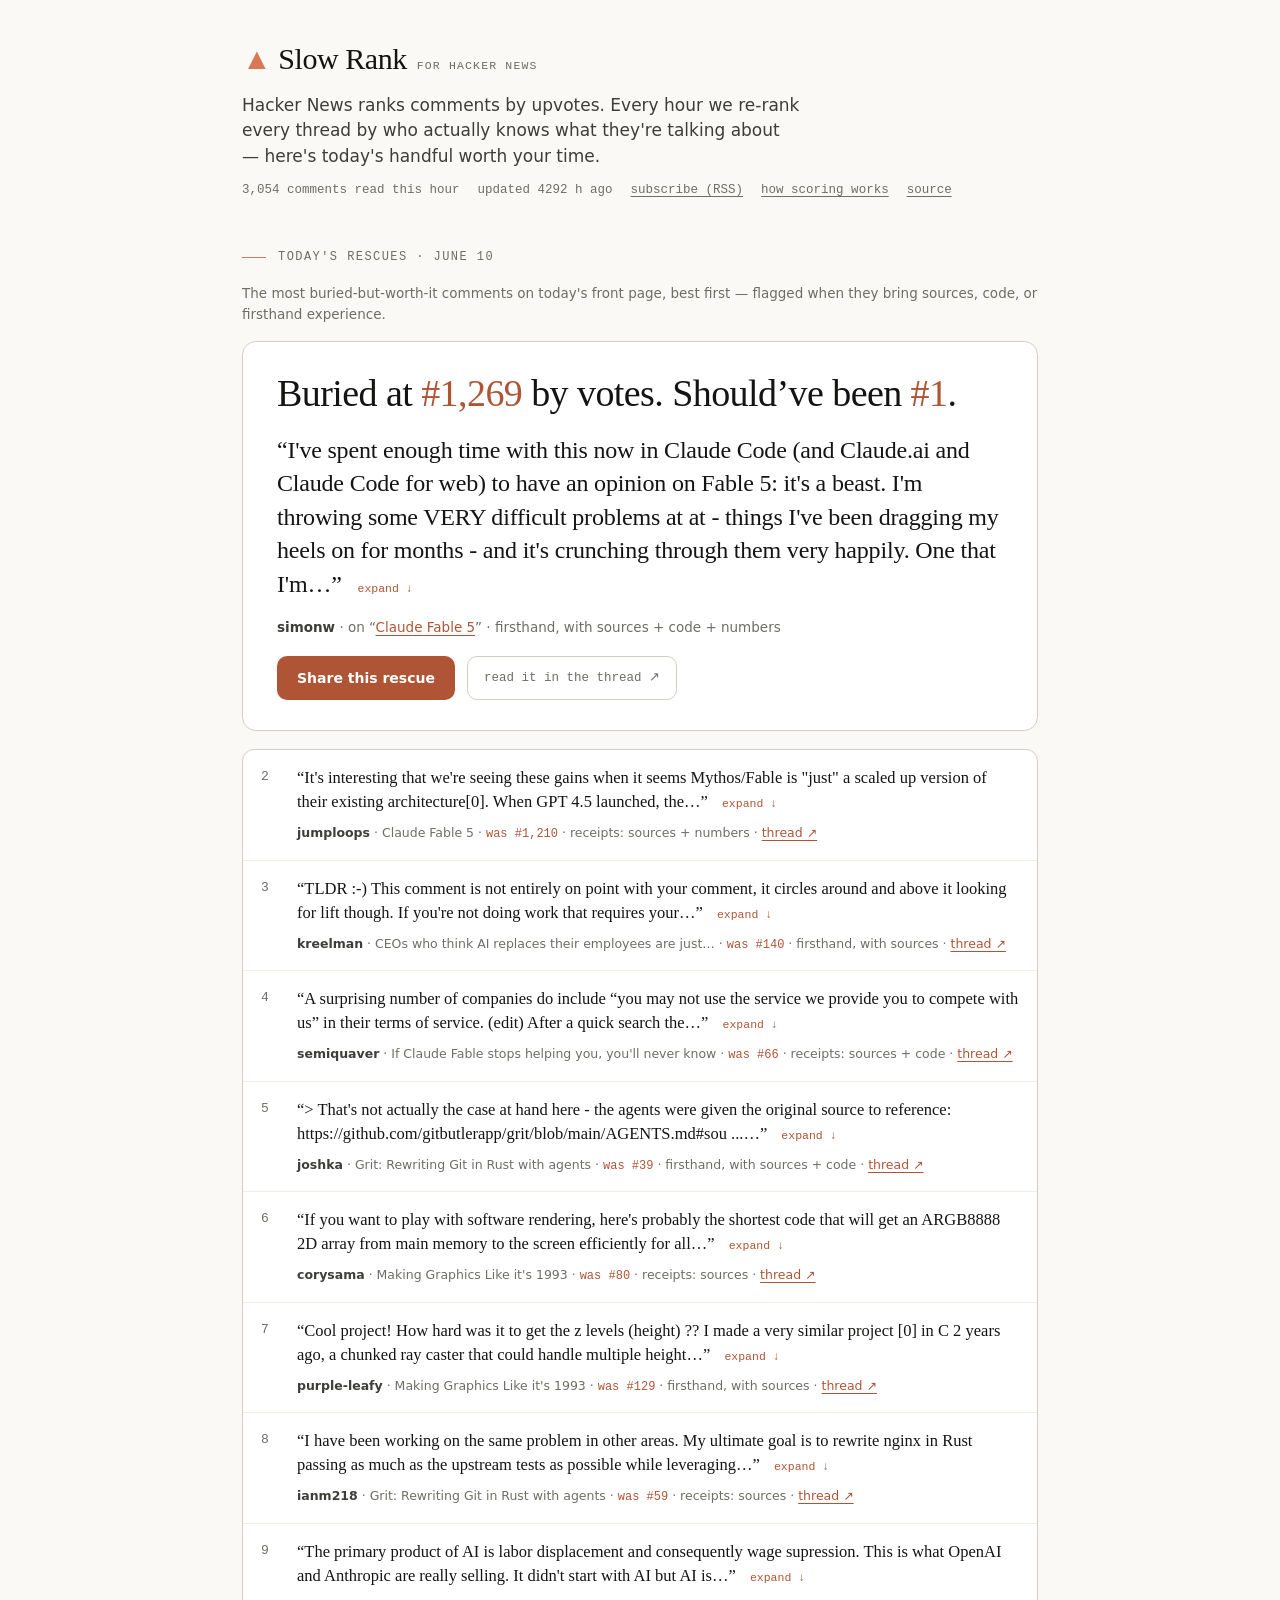
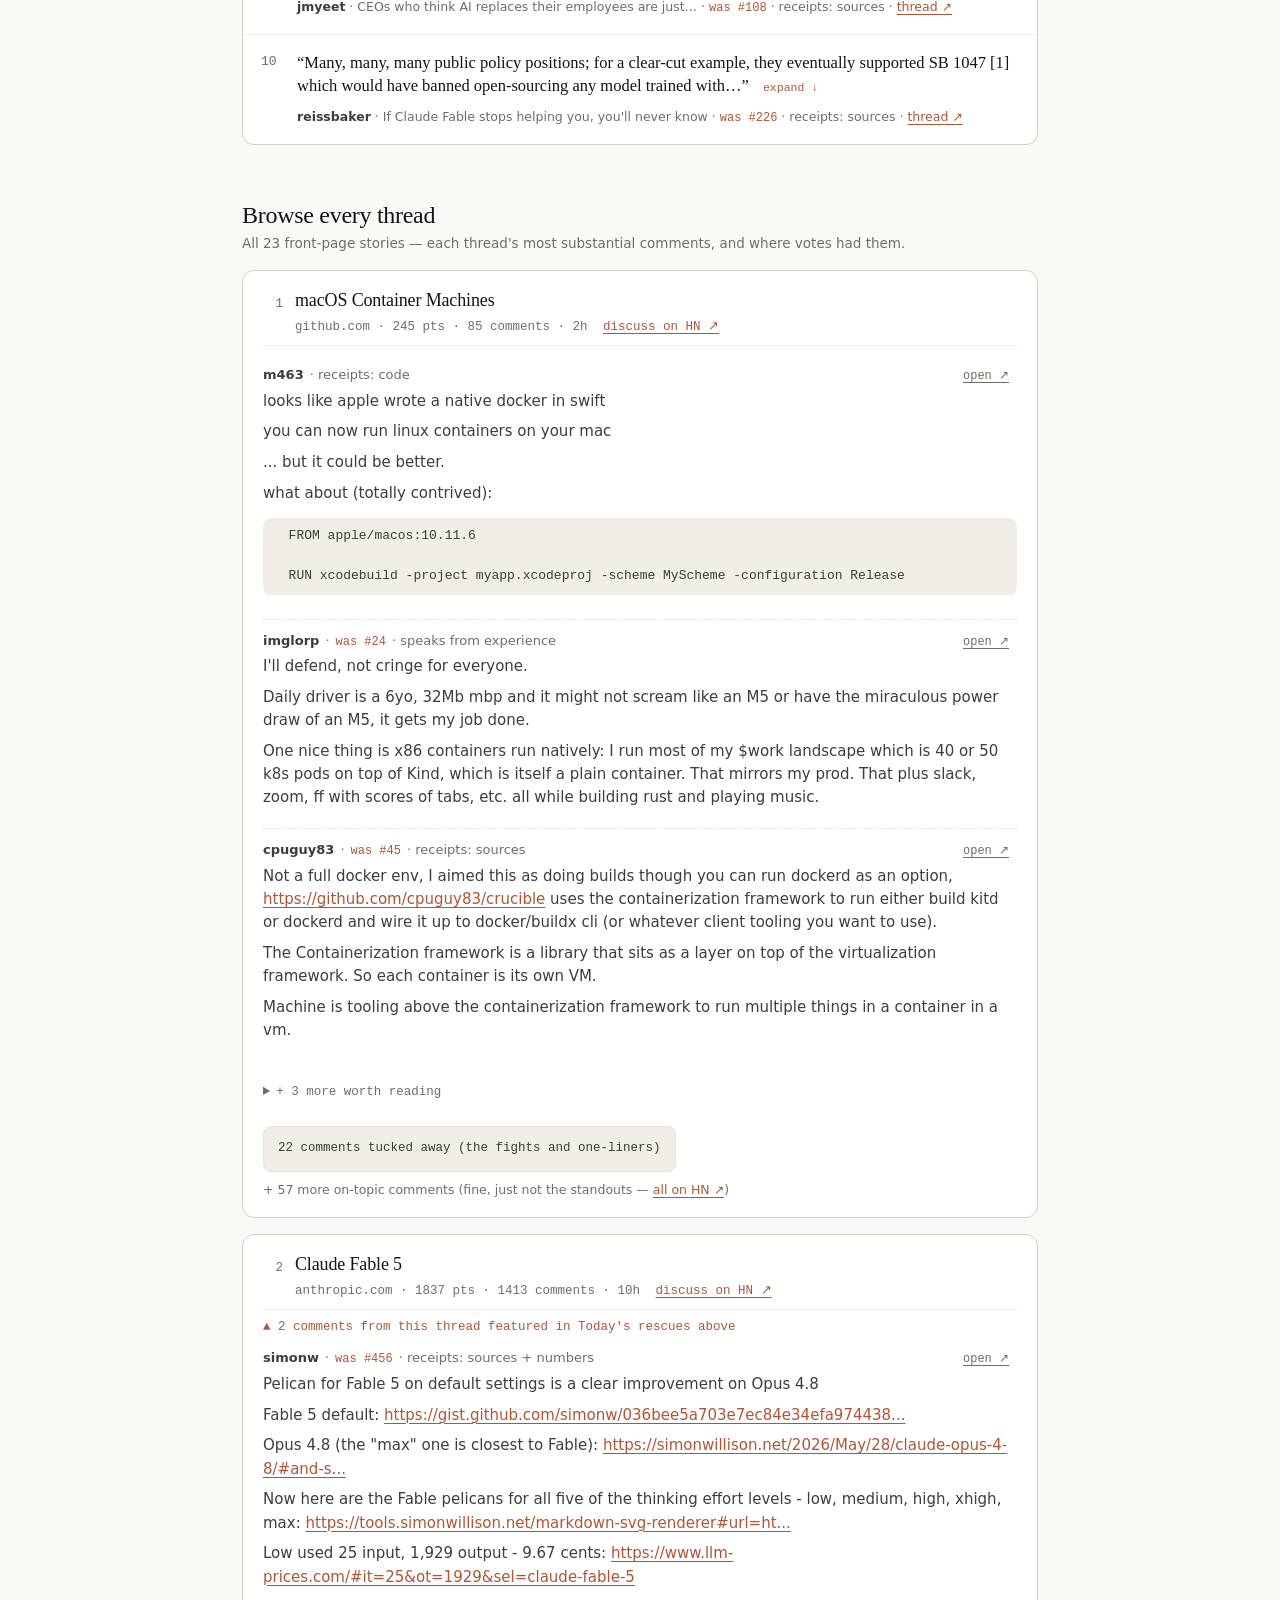
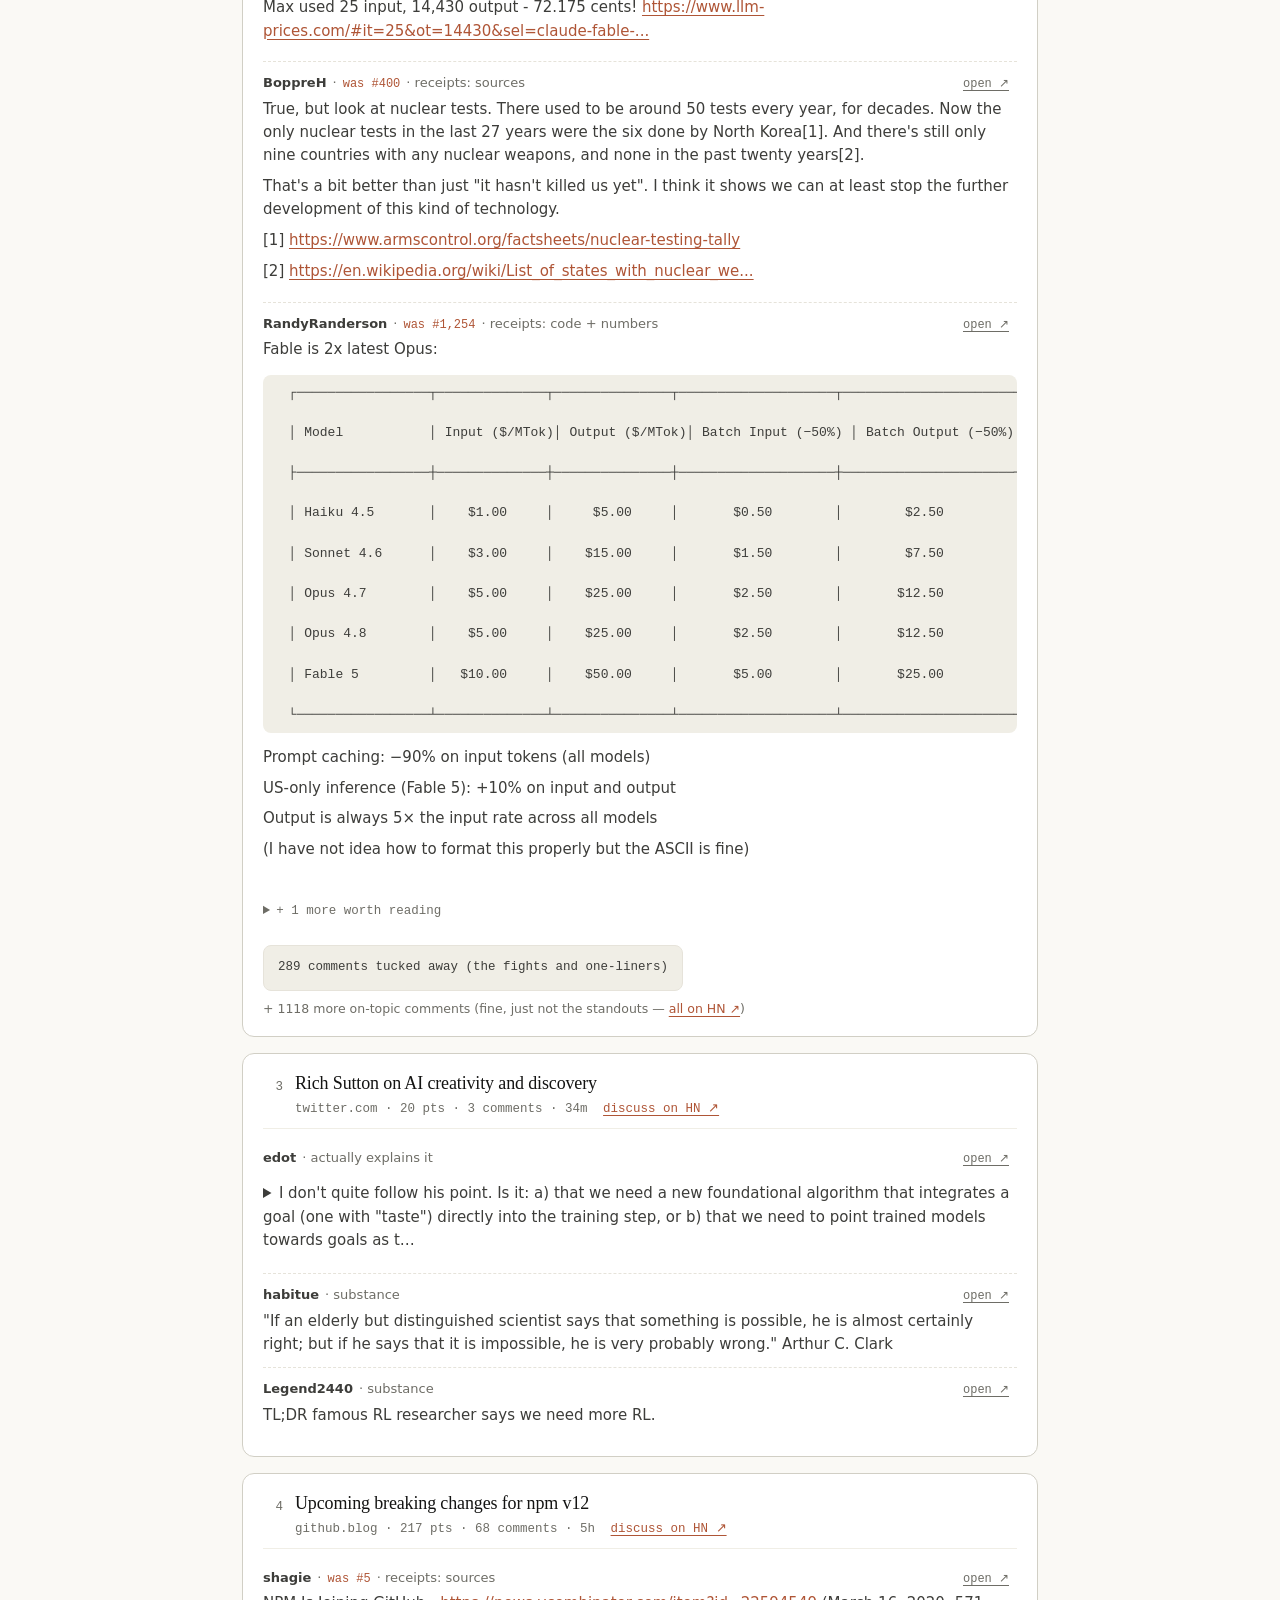
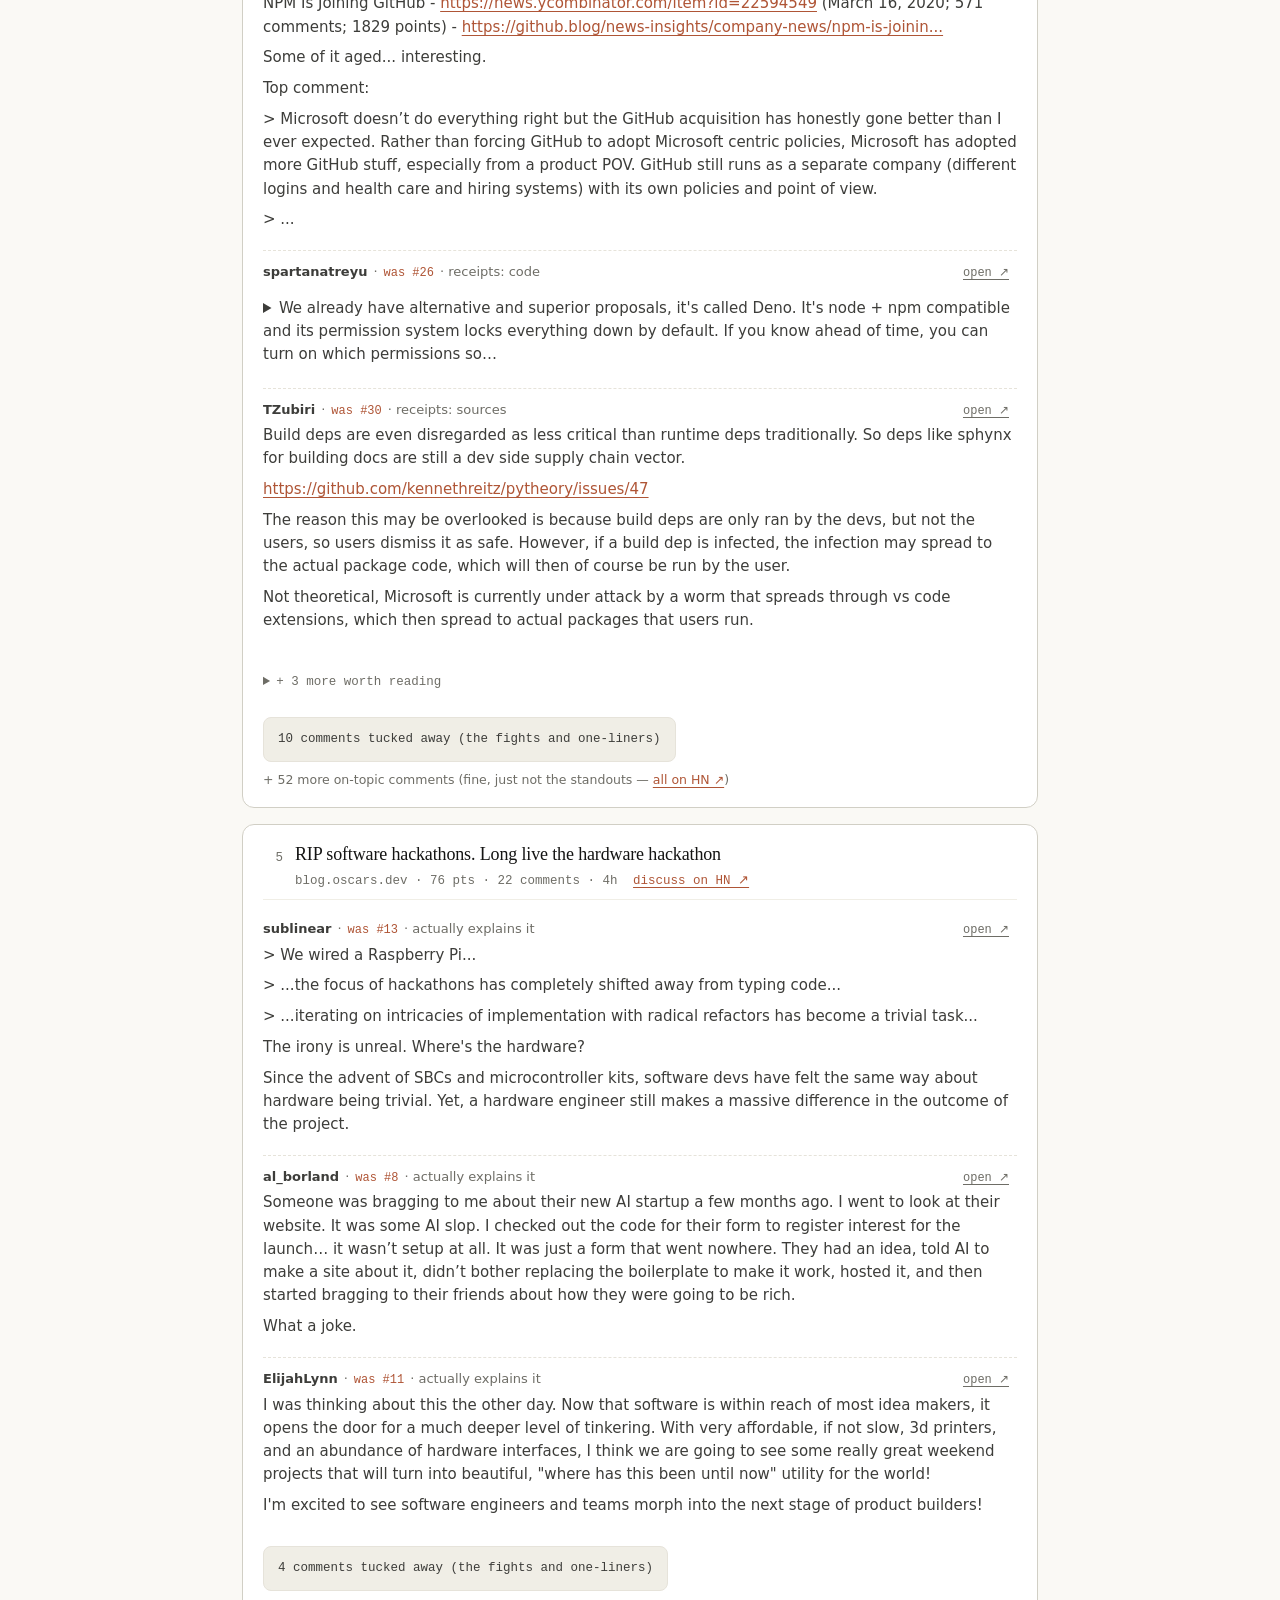
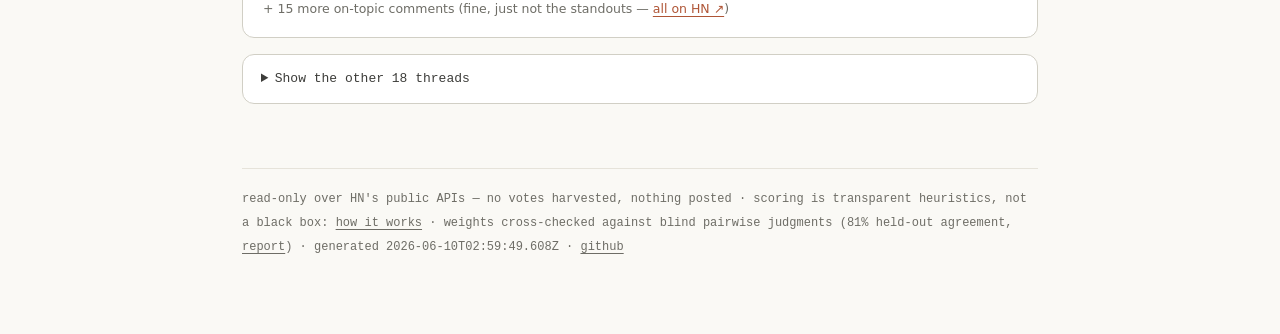
==== commit 1f2eda15: "Truncated quotes expand in place — no leaving the page to finish reading Hero pull quote and every r" ====
--- a/frontpage-reranked.html
+++ b/frontpage-reranked.html
@@ -1,19 +1,19 @@
 <!doctype html><html lang="en"><head><meta charset="utf-8">
   <meta name="viewport" content="width=device-width,initial-scale=1">
   <title>Slow Rank — the comment worth reading, surfaced</title>
-  <meta name="description" content="Today's rescue: a comment votes buried at #1,265. I've spent enough time with this now in Claude Code (and Claude.ai and Claude Code for web) to have an opinion on Fable…">
+  <meta name="description" content="Today's rescue: a comment votes buried at #1,269. I've spent enough time with this now in Claude Code (and Claude.ai and Claude Code for web) to have an opinion on Fable…">
   <link rel="icon" href="data:image/svg+xml,%3Csvg%20xmlns%3D%22http%3A%2F%2Fwww.w3.org%2F2000%2Fsvg%22%20viewBox%3D%220%200%2032%2032%22%3E%3Crect%20width%3D%2232%22%20height%3D%2232%22%20rx%3D%227%22%20fill%3D%22%23FAF9F5%22%2F%3E%3Cpath%20d%3D%22M16%207%20L26%2024%20L6%2024%20Z%22%20fill%3D%22%23D97757%22%2F%3E%3C%2Fsvg%3E">
   <link rel="canonical" href="https://scasella.github.io/hn-slow-rank/">
   <meta property="og:type" content="website">
   <meta property="og:site_name" content="Slow Rank">
   <meta property="og:title" content="Slow Rank — the comment worth reading, surfaced">
-  <meta property="og:description" content="Today's rescue: a comment votes buried at #1,265. I've spent enough time with this now in Claude Code (and Claude.ai and Claude Code for web) to have an opinion on Fable…">
+  <meta property="og:description" content="Today's rescue: a comment votes buried at #1,269. I've spent enough time with this now in Claude Code (and Claude.ai and Claude Code for web) to have an opinion on Fable…">
   <meta property="og:url" content="https://scasella.github.io/hn-slow-rank/">
   <meta property="og:image" content="https://scasella.github.io/hn-slow-rank/og.png">
   <meta property="og:image:width" content="1200"><meta property="og:image:height" content="630">
   <meta name="twitter:card" content="summary_large_image">
   <meta name="twitter:title" content="Slow Rank — the comment worth reading, surfaced">
-  <meta name="twitter:description" content="Today's rescue: a comment votes buried at #1,265. I've spent enough time with this now in Claude Code (and Claude.ai and Claude Code for web) to have an opinion on Fable…">
+  <meta name="twitter:description" content="Today's rescue: a comment votes buried at #1,269. I've spent enough time with this now in Claude Code (and Claude.ai and Claude Code for web) to have an opinion on Fable…">
   <meta name="twitter:image" content="https://scasella.github.io/hn-slow-rank/og.png">
   <style>
   :root{--ivory:#FAF9F5;--paper:#FFFFFF;--slate:#141413;--g100:#F0EEE6;--g200:#E6E3DA;--g300:#D1CFC5;
@@ -55,8 +55,13 @@
   .ritem{counter-increment:r;padding:16px 18px 16px 54px;border-bottom:1px solid var(--g100);position:relative}
   .ritem:last-child{border-bottom:none}
   .ritem::before{content:counter(r);position:absolute;left:18px;top:17px;font-family:var(--mono);font-size:13px;color:var(--meta)}
-  .rq{display:block;font-family:var(--serif);font-size:16.5px;line-height:1.45;color:var(--slate);text-decoration:none}
-  .rq:hover{color:var(--clay-d)}
+  .rq{display:block;font-family:var(--serif);font-size:16.5px;line-height:1.45;color:var(--slate);margin:0}
+  .pmore{font-family:var(--mono);font-size:11.5px;color:var(--clay-d);background:none;border:none;cursor:pointer;padding:6px 8px;margin-left:2px;white-space:nowrap}
+  .pmore:hover{color:var(--clay-dd);text-decoration:underline}
+  .rfull{margin-top:8px;font-size:15px;color:var(--body);overflow-wrap:break-word}
+  .rfull p{margin:.5em 0}
+  .rfull pre{background:var(--g100);padding:8px 10px;border-radius:8px;overflow:auto;font-size:13px;font-family:var(--mono)}
+  .rfull .pmore{display:block;margin:10px 0 0;padding-left:0}
   .rmeta{margin:7px 0 0;font-size:12.5px;color:var(--meta)}
   .rmeta b{color:var(--body)}
   .was{font-family:var(--mono);font-size:12px;color:var(--clay-d)}
@@ -108,8 +113,8 @@
     <h1 class="brand"><span class="tri" aria-hidden="true">▲</span> Slow Rank<span class="bsub">for Hacker News</span></h1>
     <p class="deck">Hacker News ranks comments by upvotes. Every hour we re-rank every thread by who actually knows what they're talking about &mdash; here's today's handful worth your time.</p>
     <p class="mnav">
-      <span>2,979 comments read this hour</span>
-      <span class="fresh" id="fresh" data-t="2026-06-10T02:42:24.071Z">updates hourly</span>
+      <span>3,054 comments read this hour</span>
+      <span class="fresh" id="fresh" data-t="2026-06-10T02:59:49.608Z">updates hourly</span>
       <a href="feed.xml">subscribe (RSS)</a>
       <a href="https://github.com/scasella/hn-slow-rank#how-it-scores">how scoring works</a>
       <a href="https://github.com/scasella/hn-slow-rank">source</a>
@@ -121,53 +126,102 @@
     <h2 id="rescues-h" class="vh">Today's rescues</h2>
     <p class="secsub">The most buried-but-worth-it comments on today's front page, best first &mdash; flagged when they bring sources, code, or firsthand experience.</p>
     <article class="heroitem" id="r-48467564" aria-labelledby="herostat">
-    <p class="bigstat" id="herostat">Buried at <b>#1,265</b> by votes. Should&rsquo;ve been <b>#1</b>.</p>
-    <blockquote class="pull">&ldquo;I've spent enough time with this now in Claude Code (and Claude.ai and Claude Code for web) to have an opinion on Fable 5: it's a beast. I'm throwing some VERY difficult problems at at - things I've been dragging my heels on for months - and it's crunching through them very happily. One that I'm…&rdquo;</blockquote>
+    <p class="bigstat" id="herostat">Buried at <b>#1,269</b> by votes. Should&rsquo;ve been <b>#1</b>.</p>
+    <p class="pull" id="q-48467564">&ldquo;I've spent enough time with this now in Claude Code (and Claude.ai and Claude Code for web) to have an opinion on Fable 5: it's a beast. I'm throwing some VERY difficult problems at at - things I've been dragging my heels on for months - and it's crunching through them very happily. One that I'm…&rdquo;
+      <button class="pmore" data-expand="x-48467564" data-quote="q-48467564" aria-expanded="false" aria-controls="x-48467564">expand ↓</button></p>
+    <div class="rfull" id="x-48467564" hidden>I&#x27;ve spent enough time with this now in Claude Code (and Claude.ai and Claude Code for web) to have an opinion on Fable 5: it&#x27;s a beast. I&#x27;m throwing some VERY difficult problems at at - things I&#x27;ve been dragging my heels on for months - and it&#x27;s crunching through them very happily.<p>One that I&#x27;m willing to share (albeit from just a week ago) - I built a Python library last week that bundles MicroPython compiled to WASM to create a sandboxed code execution library: <a target="_blank" rel="noopener noreferrer nofollow" href="https:&#x2F;&#x2F;github.com&#x2F;simonw&#x2F;micropython-wasm" rel="nofollow">https:&#x2F;&#x2F;github.com&#x2F;simonw&#x2F;micropython-wasm</a><p>I just told Claude.ai (not even Claude Code - this was the standard Claude chat interface) running Fable 5:<p><pre><code>  Clone simonw&#x2F;micropython-wasm from GitHub
+  and research how this could use a full
+  Python as opposed to MicroPython
+</code></pre>
+A few prompts later (and I uploaded the zip files from <a target="_blank" rel="noopener noreferrer nofollow" href="https:&#x2F;&#x2F;github.com&#x2F;brettcannon&#x2F;cpython-wasi-build&#x2F;releases&#x2F;tag&#x2F;v3.14.5" rel="nofollow">https:&#x2F;&#x2F;github.com&#x2F;brettcannon&#x2F;cpython-wasi-build&#x2F;releases&#x2F;t...</a> because Claude chat can&#x27;t access those files itself) and I have a wheel file that bundles Python itself, compiled to WASM:<p><pre><code>  uv run --with https:&#x2F;&#x2F;static.simonwillison.net&#x2F;static&#x2F;cors-allow&#x2F;2026&#x2F;cpython_wasm-0.1.0-py3-none-any.whl \
+    cpython-wasm -c &#x27;print(45 ** 56)&#x27;
+</code></pre>
+Here&#x27;s the transcript: <a target="_blank" rel="noopener noreferrer nofollow" href="https:&#x2F;&#x2F;claude.ai&#x2F;share&#x2F;a73b8b8b-8ebc-4fef-9e5c-7438e5e7ae35" rel="nofollow">https:&#x2F;&#x2F;claude.ai&#x2F;share&#x2F;a73b8b8b-8ebc-4fef-9e5c-7438e5e7ae35</a><p>(It&#x27;s possible Opus or GPT-5.5 could have done this too, I&#x27;ve not tried the exact same sequence. The Fable vibes are good here, though.)
+      <button class="pmore" data-collapse="x-48467564" data-quote="q-48467564">show less ↑</button></div>
     <p class="hmeta"><b>simonw</b> · on &ldquo;<a href="https://news.ycombinator.com/item?id=48463808" target="_blank" rel="noopener">Claude Fable 5</a>&rdquo; · firsthand, with sources + code + numbers</p>
     <div class="heroactions">
-      <button class="share" data-share="HN buried this comment at #1,265. It should've been #1: I've spent enough time with this now in Claude Code (and Claude.ai and Claude Code for web) to have an opinion on Fable… — https://scasella.github.io/hn-slow-rank/#r-48467564" aria-label="Copy a shareable summary of this rescue">Share this rescue</button>
+      <button class="share" data-share="HN buried this comment at #1,269. It should've been #1: I've spent enough time with this now in Claude Code (and Claude.ai and Claude Code for web) to have an opinion on Fable… — https://scasella.github.io/hn-slow-rank/#r-48467564" aria-label="Copy a shareable summary of this rescue">Share this rescue</button>
       <a class="ghost" target="_blank" rel="noopener" href="https://news.ycombinator.com/item?id=48467564">read it in the thread ↗</a>
     </div>
   </article>
     <ol class="rlist"><li class="ritem" id="r-48466340">
-    <a class="rq" target="_blank" rel="noopener" href="https://news.ycombinator.com/item?id=48466340">&ldquo;It's interesting that we're seeing these gains when it seems Mythos/Fable is &quot;just&quot; a scaled up version of their existing architecture[0]. When GPT 4.5 launched, the…&rdquo;</a>
-    <p class="rmeta"><b>jumploops</b> · Claude Fable 5 · <span class="was">was #1,206</span> · receipts: sources + numbers</p>
+    <p class="rq" id="q-48466340">&ldquo;It's interesting that we're seeing these gains when it seems Mythos/Fable is &quot;just&quot; a scaled up version of their existing architecture[0]. When GPT 4.5 launched, the…&rdquo;
+      <button class="pmore" data-expand="x-48466340" data-quote="q-48466340" aria-expanded="false" aria-controls="x-48466340">expand ↓</button></p>
+    <div class="rfull" id="x-48466340" hidden>It&#x27;s interesting that we&#x27;re seeing these gains when it seems Mythos&#x2F;Fable is &quot;just&quot; a scaled up version of their existing architecture[0].<p>When GPT 4.5 launched, the gains compared to the model size didn&#x27;t seem that great, leading some to believe that the only progress we&#x27;d see would come from RL.<p>This model certainly has quite a &quot;substantial amount of post-training and fine-tuning&quot;, but it&#x27;s also based on a new pretrain[1][3], which given the cost, indicate that it is in fact quite a bit larger than Opus 4.X.<p>[0] One of the early testers mentioned: &quot;As far as I can tell from talking to people internally at Anthropic, there&#x27;s nothing special about architecturally&quot;[2]<p>[1] Section 1.1 in <a target="_blank" rel="noopener noreferrer nofollow" href="https:&#x2F;&#x2F;www-cdn.anthropic.com&#x2F;d00db56fa754a1b115b6dd7cb2e3c342ee809620.pdf" rel="nofollow">https:&#x2F;&#x2F;www-cdn.anthropic.com&#x2F;d00db56fa754a1b115b6dd7cb2e3c3...</a><p>[2] <a target="_blank" rel="noopener noreferrer nofollow" href="https:&#x2F;&#x2F;youtu.be&#x2F;GrdEid8H6H4?t=168" rel="nofollow">https:&#x2F;&#x2F;youtu.be&#x2F;GrdEid8H6H4?t=168</a><p>[3] There were rumors going around when Mythos was first announced that it was the first 10T parameter model, but I can&#x27;t find a verifiable source for that number.
+      <button class="pmore" data-collapse="x-48466340" data-quote="q-48466340">show less ↑</button></div>
+    <p class="rmeta"><b>jumploops</b> · Claude Fable 5 · <span class="was">was #1,210</span> · receipts: sources + numbers · <a target="_blank" rel="noopener" href="https://news.ycombinator.com/item?id=48466340">thread ↗</a></p>
   </li><li class="ritem" id="r-48470497">
-    <a class="rq" target="_blank" rel="noopener" href="https://news.ycombinator.com/item?id=48470497">&ldquo;TLDR :-) This comment is not entirely on point with your comment, it circles around and above it looking for lift though. If you're not doing work that requires your…&rdquo;</a>
-    <p class="rmeta"><b>kreelman</b> · CEOs who think AI replaces their employees are just… · <span class="was">was #138</span> · firsthand, with sources</p>
+    <p class="rq" id="q-48470497">&ldquo;TLDR :-) This comment is not entirely on point with your comment, it circles around and above it looking for lift though. If you're not doing work that requires your…&rdquo;
+      <button class="pmore" data-expand="x-48470497" data-quote="q-48470497" aria-expanded="false" aria-controls="x-48470497">expand ↓</button></p>
+    <div class="rfull" id="x-48470497" hidden>TLDR :-)<p>This comment is not entirely on point with your comment, it circles around and above it looking for lift though.<p>If you&#x27;re not doing work that requires your code to stay in home nation data centres, Claude for Deepseek, Deepclaude (<a target="_blank" rel="noopener noreferrer nofollow" href="https:&#x2F;&#x2F;github.com&#x2F;aattaran&#x2F;deepclaude" rel="nofollow">https:&#x2F;&#x2F;github.com&#x2F;aattaran&#x2F;deepclaude</a>) is a great way to get better at using Claude like tools for software development. It even does a pretty good job of putting together cover letters for job applications...<p>Using Deepclaude is very much cheaper than using claude... For hobby projects, I&#x27;ve found it useful. A recipe (for cooking) management app I&#x27;ve made took a couple of hours to put together and cost $US 0.5. Claude is far more expensive.<p>The downsides of Deepclaude for many are:-<p>- DeepSeek is a Chinese corporation so the Chinese Communist Party may ask for data if it wants it.<p>- DeepClaude isn&#x27;t as fast as normal Claude, though it&#x27;s still pretty fast and I think fast enough (YMMV).<p>- DeepClaude might not be as optimised for various code issues that Claude may be able to solve more quickly or effectively.<p>- The same safeguards are probably on DeepSeek, but you won&#x27;t be &quot;wasting&quot; as much money as you might on using Claude.<p>Inference focused hardware (<a target="_blank" rel="noopener noreferrer nofollow" href="https:&#x2F;&#x2F;www.youtube.com&#x2F;watch?v=nvPqHoVSenE" rel="nofollow">https:&#x2F;&#x2F;www.youtube.com&#x2F;watch?v=nvPqHoVSenE</a>, AI generated speech) may in the medium future cause a large enough cost&#x2F;energy reduction for LLM tools like Claude to make local LLMs more attractive.<p>Inference focused hardware would make running Open Source models like DeepSeek on local machines far cheaper and control over safeguards would return to the end user.<p>Hopefully this leads to a localised LLM provision market where local businesses provide varieties of these &quot;local&quot; LLM services. Here, local could mean on premise through to state or nationally based LLM services. Eventually, government orgs outside of the US may demand this kind of LLM use, in the same way governments legally require data to be stored within national borders for many critical government functions.<p>A bloke can dream I guess...<p>...Could affordable inference focused hardware also cause the bottom to fall out of these stock market bending valuations for AI corps and their datacentre obsessions?... Not to mention the societal costs caused by the AI super corps building these data centres. At the moment, they&#x27;re nearly making a profit... They seem almost like speculative companies... Is that a term?
+      <button class="pmore" data-collapse="x-48470497" data-quote="q-48470497">show less ↑</button></div>
+    <p class="rmeta"><b>kreelman</b> · CEOs who think AI replaces their employees are just… · <span class="was">was #140</span> · firsthand, with sources · <a target="_blank" rel="noopener" href="https://news.ycombinator.com/item?id=48470497">thread ↗</a></p>
   </li><li class="ritem" id="r-48468442">
-    <a class="rq" target="_blank" rel="noopener" href="https://news.ycombinator.com/item?id=48468442">&ldquo;A surprising number of companies do include “you may not use the service we provide you to compete with us” in their terms of service. (edit) After a quick search the…&rdquo;</a>
-    <p class="rmeta"><b>semiquaver</b> · If Claude Fable stops helping you, you'll never know · <span class="was">was #66</span> · receipts: sources + code</p>
+    <p class="rq" id="q-48468442">&ldquo;A surprising number of companies do include “you may not use the service we provide you to compete with us” in their terms of service. (edit) After a quick search the…&rdquo;
+      <button class="pmore" data-expand="x-48468442" data-quote="q-48468442" aria-expanded="false" aria-controls="x-48468442">expand ↓</button></p>
+    <div class="rfull" id="x-48468442" hidden>A surprising number of companies <i>do</i> include “you may not use the service we provide you to compete with us” in their terms of service.<p>(edit)<p>After a quick search the best example is Atlassian. It would (apparently, IANAL) break terms to plan a JIRA competitor using JIRA.<p><pre><code>  &gt; Customer must not (and must not permit anyone else to): [...] (d) use the Products to develop a similar or competing product or service
+</code></pre>
+<a target="_blank" rel="noopener noreferrer nofollow" href="https:&#x2F;&#x2F;www.atlassian.com&#x2F;legal&#x2F;atlassian-customer-agreement" rel="nofollow">https:&#x2F;&#x2F;www.atlassian.com&#x2F;legal&#x2F;atlassian-customer-agreement</a><p>Also Salesforce. Their competitors are explicitly disallowed from using any of their services for any reason.<p><pre><code>  &gt; SFDC’s direct competitors are prohibited from accessing the Services, except with SFDC’s prior written consent.
+</code></pre>
+<a target="_blank" rel="noopener noreferrer nofollow" href="https:&#x2F;&#x2F;www.salesforce.com&#x2F;en-us&#x2F;wp-content&#x2F;uploads&#x2F;sites&#x2F;4&#x2F;documents&#x2F;legal&#x2F;salesforce_MSA.pdf" rel="nofollow">https:&#x2F;&#x2F;www.salesforce.com&#x2F;en-us&#x2F;wp-content&#x2F;uploads&#x2F;sites&#x2F;4&#x2F;...</a>
+      <button class="pmore" data-collapse="x-48468442" data-quote="q-48468442">show less ↑</button></div>
+    <p class="rmeta"><b>semiquaver</b> · If Claude Fable stops helping you, you'll never know · <span class="was">was #66</span> · receipts: sources + code · <a target="_blank" rel="noopener" href="https://news.ycombinator.com/item?id=48468442">thread ↗</a></p>
   </li><li class="ritem" id="r-48470397">
-    <a class="rq" target="_blank" rel="noopener" href="https://news.ycombinator.com/item?id=48470397">&ldquo;&gt; That's not actually the case at hand here - the agents were given the original source to reference: https://github.com/gitbutlerapp/grit/blob/main/AGENTS.md#sou ...…&rdquo;</a>
-    <p class="rmeta"><b>joshka</b> · Grit: Rewriting Git in Rust with agents · <span class="was">was #37</span> · firsthand, with sources + code</p>
+    <p class="rq" id="q-48470397">&ldquo;&gt; That's not actually the case at hand here - the agents were given the original source to reference: https://github.com/gitbutlerapp/grit/blob/main/AGENTS.md#sou ...…&rdquo;
+      <button class="pmore" data-expand="x-48470397" data-quote="q-48470397" aria-expanded="false" aria-controls="x-48470397">expand ↓</button></p>
+    <div class="rfull" id="x-48470397" hidden>&gt; That&#x27;s not actually the case at hand here - the agents were given the original source to reference: <a target="_blank" rel="noopener noreferrer nofollow" href="https:&#x2F;&#x2F;github.com&#x2F;gitbutlerapp&#x2F;grit&#x2F;blob&#x2F;main&#x2F;AGENTS.md#sou" rel="nofollow">https:&#x2F;&#x2F;github.com&#x2F;gitbutlerapp&#x2F;grit&#x2F;blob&#x2F;main&#x2F;AGENTS.md#sou</a>...<p>yeah fair - the &quot;The canonical Git source code we&#x27;re targeting to replicate the functionality of is in the git&#x2F; subdirectory.&quot; part makes this hard to argue against.<p>&gt; To the extent the resulting work is a derivative of the test suite it is possibly infringing<p>It&#x27;s this bit that I have a problem with. If I run the test, it fails and reports a failure. Now I write code and run the test again. What is the theory there that code that I wrote infringes.<p>Simplify this down:<p>Assume the following is copyrighted:<p><pre><code>    fn test_sum() {
+        assert_eq!(sum(1, 1), 2);
+    }
+</code></pre>
+Does writing the following code:<p><pre><code>    fn sum(a: u8, b: u8) {
+        a + b
+    }
+</code></pre>
+infringe on the test copyright?
+      <button class="pmore" data-collapse="x-48470397" data-quote="q-48470397">show less ↑</button></div>
+    <p class="rmeta"><b>joshka</b> · Grit: Rewriting Git in Rust with agents · <span class="was">was #39</span> · firsthand, with sources + code · <a target="_blank" rel="noopener" href="https://news.ycombinator.com/item?id=48470397">thread ↗</a></p>
   </li><li class="ritem" id="r-48461928">
-    <a class="rq" target="_blank" rel="noopener" href="https://news.ycombinator.com/item?id=48461928">&ldquo;If you want to play with software rendering, here's probably the shortest code that will get an ARGB8888 2D array from main memory to the screen efficiently for all…&rdquo;</a>
-    <p class="rmeta"><b>corysama</b> · Making Graphics Like it's 1993 · <span class="was">was #80</span> · receipts: sources</p>
+    <p class="rq" id="q-48461928">&ldquo;If you want to play with software rendering, here's probably the shortest code that will get an ARGB8888 2D array from main memory to the screen efficiently for all…&rdquo;
+      <button class="pmore" data-expand="x-48461928" data-quote="q-48461928" aria-expanded="false" aria-controls="x-48461928">expand ↓</button></p>
+    <div class="rfull" id="x-48461928" hidden>If you want to play with software rendering, here&#x27;s probably the shortest code that will get an ARGB8888 2D array from main memory to the screen efficiently for all platforms using SDL2 in C <a target="_blank" rel="noopener noreferrer nofollow" href="https:&#x2F;&#x2F;gist.github.com&#x2F;CoryBloyd&#x2F;6725bb78323bb1157ff8d4175d42d789" rel="nofollow">https:&#x2F;&#x2F;gist.github.com&#x2F;CoryBloyd&#x2F;6725bb78323bb1157ff8d4175d...</a>  you&#x27;ll need to do the translation from a 320x200x8-bit palletized framebuffer to ARGB yourself ;)<p>If you want to get inspired by what can be done with palletized framebuffers check out <a target="_blank" rel="noopener noreferrer nofollow" href="http:&#x2F;&#x2F;www.effectgames.com&#x2F;demos&#x2F;canvascycle&#x2F;" rel="nofollow">http:&#x2F;&#x2F;www.effectgames.com&#x2F;demos&#x2F;canvascycle&#x2F;</a> (click Show Options) and the GDC presentation by the artist <a target="_blank" rel="noopener noreferrer nofollow" href="https:&#x2F;&#x2F;youtu.be&#x2F;aMcJ1Jvtef0" rel="nofollow">https:&#x2F;&#x2F;youtu.be&#x2F;aMcJ1Jvtef0</a><p>With that you can fire up <a target="_blank" rel="noopener noreferrer nofollow" href="https:&#x2F;&#x2F;github.com&#x2F;mriale&#x2F;PyDPainter" rel="nofollow">https:&#x2F;&#x2F;github.com&#x2F;mriale&#x2F;PyDPainter</a> for that classic Deluxe Paint IIe vibe. Or, <a target="_blank" rel="noopener noreferrer nofollow" href="https:&#x2F;&#x2F;www.aseprite.org&#x2F;" rel="nofollow">https:&#x2F;&#x2F;www.aseprite.org&#x2F;</a> for something more modern.
+      <button class="pmore" data-collapse="x-48461928" data-quote="q-48461928">show less ↑</button></div>
+    <p class="rmeta"><b>corysama</b> · Making Graphics Like it's 1993 · <span class="was">was #80</span> · receipts: sources · <a target="_blank" rel="noopener" href="https://news.ycombinator.com/item?id=48461928">thread ↗</a></p>
   </li><li class="ritem" id="r-48466999">
-    <a class="rq" target="_blank" rel="noopener" href="https://news.ycombinator.com/item?id=48466999">&ldquo;Cool project! How hard was it to get the z levels (height) ?? I made a very similar project [0] in C 2 years ago, a chunked ray caster that could handle multiple height…&rdquo;</a>
-    <p class="rmeta"><b>purple-leafy</b> · Making Graphics Like it's 1993 · <span class="was">was #129</span> · firsthand, with sources</p>
+    <p class="rq" id="q-48466999">&ldquo;Cool project! How hard was it to get the z levels (height) ?? I made a very similar project [0] in C 2 years ago, a chunked ray caster that could handle multiple height…&rdquo;
+      <button class="pmore" data-expand="x-48466999" data-quote="q-48466999" aria-expanded="false" aria-controls="x-48466999">expand ↓</button></p>
+    <div class="rfull" id="x-48466999" hidden>Cool project! How hard was it to get the z levels (height) ??<p>I made a very similar project [0] in C 2 years ago, a chunked ray caster that could handle multiple height levels. Was one of my first C projects, pretty crappy but was fun.<p>Anyone have any ideas how to make it more memory efficient?<p>It’s full of bugs was just a for fun project<p>[0] - <a target="_blank" rel="noopener noreferrer nofollow" href="https:&#x2F;&#x2F;github.com&#x2F;con-dog&#x2F;chunked-z-level-raycaster&#x2F;blob&#x2F;master&#x2F;README.md" rel="nofollow">https:&#x2F;&#x2F;github.com&#x2F;con-dog&#x2F;chunked-z-level-raycaster&#x2F;blob&#x2F;ma...</a>
+      <button class="pmore" data-collapse="x-48466999" data-quote="q-48466999">show less ↑</button></div>
+    <p class="rmeta"><b>purple-leafy</b> · Making Graphics Like it's 1993 · <span class="was">was #129</span> · firsthand, with sources · <a target="_blank" rel="noopener" href="https://news.ycombinator.com/item?id=48466999">thread ↗</a></p>
   </li><li class="ritem" id="r-48469129">
-    <a class="rq" target="_blank" rel="noopener" href="https://news.ycombinator.com/item?id=48469129">&ldquo;I have been working on the same problem in other areas. My ultimate goal is to rewrite nginx in Rust passing as much as the upstream tests as possible while leveraging…&rdquo;</a>
-    <p class="rmeta"><b>ianm218</b> · Grit: Rewriting Git in Rust with agents · <span class="was">was #53</span> · receipts: sources</p>
+    <p class="rq" id="q-48469129">&ldquo;I have been working on the same problem in other areas. My ultimate goal is to rewrite nginx in Rust passing as much as the upstream tests as possible while leveraging…&rdquo;
+      <button class="pmore" data-expand="x-48469129" data-quote="q-48469129" aria-expanded="false" aria-controls="x-48469129">expand ↓</button></p>
+    <div class="rfull" id="x-48469129" hidden>I have been working on the same problem in other areas. My ultimate goal is to rewrite nginx in Rust passing as much as the upstream tests as possible while leveraging the strongest aspects of Ruts ecosystem - i.e. rustls (modern memory safe OpenSSL), Tokio (async runtime), h2 (http 2 impl) rather than implementing from scratch like the upstream. I started with Lua, then porting over Valkey, and now working on nginx. The reason was because I wanted to learn the ins and outs before taking on the most complex portion.<p>[1]. <a target="_blank" rel="noopener noreferrer nofollow" href="https:&#x2F;&#x2F;github.com&#x2F;ianm199&#x2F;lua-rs&#x2F;tree&#x2F;main" rel="nofollow">https:&#x2F;&#x2F;github.com&#x2F;ianm199&#x2F;lua-rs&#x2F;tree&#x2F;main</a> Lua<p>[2]. <a target="_blank" rel="noopener noreferrer nofollow" href="https:&#x2F;&#x2F;github.com&#x2F;ianm199&#x2F;valdr" rel="nofollow">https:&#x2F;&#x2F;github.com&#x2F;ianm199&#x2F;valdr</a> Valkey&#x2F; Redis<p>[3]. <a target="_blank" rel="noopener noreferrer nofollow" href="https:&#x2F;&#x2F;github.com&#x2F;ianm199&#x2F;nginx-rs-port" rel="nofollow">https:&#x2F;&#x2F;github.com&#x2F;ianm199&#x2F;nginx-rs-port</a> nginx<p>Happy to answer any questions on the approach! When I started a few weeks ago the harnesses on their own were not good enough to get very far without a &quot;meta harness&quot; of sorts but that is changing largely with Claude Workloads and Mythos. A lot of the work is developing some custom tooling to move these along faster.
+      <button class="pmore" data-collapse="x-48469129" data-quote="q-48469129">show less ↑</button></div>
+    <p class="rmeta"><b>ianm218</b> · Grit: Rewriting Git in Rust with agents · <span class="was">was #59</span> · receipts: sources · <a target="_blank" rel="noopener" href="https://news.ycombinator.com/item?id=48469129">thread ↗</a></p>
   </li><li class="ritem" id="r-48467309">
-    <a class="rq" target="_blank" rel="noopener" href="https://news.ycombinator.com/item?id=48467309">&ldquo;The primary product of AI is labor displacement and consequently wage supression. This is what OpenAI and Anthropic are really selling. It didn't start with AI but AI is…&rdquo;</a>
-    <p class="rmeta"><b>jmyeet</b> · CEOs who think AI replaces their employees are just… · <span class="was">was #106</span> · receipts: sources</p>
+    <p class="rq" id="q-48467309">&ldquo;The primary product of AI is labor displacement and consequently wage supression. This is what OpenAI and Anthropic are really selling. It didn't start with AI but AI is…&rdquo;
+      <button class="pmore" data-expand="x-48467309" data-quote="q-48467309" aria-expanded="false" aria-controls="x-48467309">expand ↓</button></p>
+    <div class="rfull" id="x-48467309" hidden>The primary product of AI is labor displacement and consequently wage supression. This is what OpenAI and Anthropic are really selling. It didn&#x27;t start with AI but AI is accelerating it.<p>This is what layoffs have been about since the pandemic. People in fear of losing their jobs do extra unpaid work and aren&#x27;t asking for raises. The theoretical potential of AI gives companies the excuse to fire more people. The investment itself is directly used as a reason of why they need to cut back on labor.<p>Any sufficiently sized business can only feed the insatiable hunger for ever-increasing profits ultimately by cutting costs and raising prices. And what do we have now? High inflation and a decline in real wages. CEOs are just following this playbook.<p>And the result is that society is bouldering towards collapse. We&#x27;re seeing the first hints of this with the youth unemployment crisis [1][2][3].<p>Also, who is going to buy anything when nobody has any money?<p>[1]: <a target="_blank" rel="noopener noreferrer nofollow" href="https:&#x2F;&#x2F;www.americanprogress.org&#x2F;article&#x2F;americas-10-million-unemployed-youth-spell-danger-for-future-economic-growth&#x2F;" rel="nofollow">https:&#x2F;&#x2F;www.americanprogress.org&#x2F;article&#x2F;americas-10-million...</a><p>[2]: <a target="_blank" rel="noopener noreferrer nofollow" href="https:&#x2F;&#x2F;www.brookings.edu&#x2F;articles&#x2F;twelve-ways-to-fix-the-youth-unemployment-crisis&#x2F;" rel="nofollow">https:&#x2F;&#x2F;www.brookings.edu&#x2F;articles&#x2F;twelve-ways-to-fix-the-yo...</a><p>[3]: <a target="_blank" rel="noopener noreferrer nofollow" href="https:&#x2F;&#x2F;www.bbc.com&#x2F;news&#x2F;articles&#x2F;cy026x9jpd0o" rel="nofollow">https:&#x2F;&#x2F;www.bbc.com&#x2F;news&#x2F;articles&#x2F;cy026x9jpd0o</a>
+      <button class="pmore" data-collapse="x-48467309" data-quote="q-48467309">show less ↑</button></div>
+    <p class="rmeta"><b>jmyeet</b> · CEOs who think AI replaces their employees are just… · <span class="was">was #108</span> · receipts: sources · <a target="_blank" rel="noopener" href="https://news.ycombinator.com/item?id=48467309">thread ↗</a></p>
   </li><li class="ritem" id="r-48470326">
-    <a class="rq" target="_blank" rel="noopener" href="https://news.ycombinator.com/item?id=48470326">&ldquo;Many, many, many public policy positions; for a clear-cut example, they eventually supported SB 1047 [1] which would have banned open-sourcing any model trained with…&rdquo;</a>
-    <p class="rmeta"><b>reissbaker</b> · If Claude Fable stops helping you, you'll never know · <span class="was">was #220</span> · receipts: sources</p>
+    <p class="rq" id="q-48470326">&ldquo;Many, many, many public policy positions; for a clear-cut example, they eventually supported SB 1047 [1] which would have banned open-sourcing any model trained with…&rdquo;
+      <button class="pmore" data-expand="x-48470326" data-quote="q-48470326" aria-expanded="false" aria-controls="x-48470326">expand ↓</button></p>
+    <div class="rfull" id="x-48470326" hidden>Many, many, many public policy positions; for a clear-cut example, they eventually supported SB 1047 [1] which would have banned open-sourcing any model trained with over 10^26 FLOPS (i.e. what Anthropic reportedly used to train Mythos). Their &quot;Responsible Scaling Policy&quot; [2] — a set of policy proposals that includes recommendations for government regulation — specifically calls out requiring &quot;third-party controls&quot; on model weights to prevent access; for developers to prevent &quot;modification of models&quot; such as fine-tuning (obviously impossible for open-source or open-weight models); prevent usage of model weights in &quot;Automated R&amp;D in key domains&quot; which they specifically call out AI development as a key domain (again, obviously impossible for open-source); etc etc.<p>They want to ban open-source AI and are not shy about it.<p>1: <a target="_blank" rel="noopener noreferrer nofollow" href="https:&#x2F;&#x2F;campustechnology.com&#x2F;articles&#x2F;2024&#x2F;08&#x2F;26&#x2F;anthropic-announces-cautious-support-for-new-california-ai-regulation-legislation.aspx" rel="nofollow">https:&#x2F;&#x2F;campustechnology.com&#x2F;articles&#x2F;2024&#x2F;08&#x2F;26&#x2F;anthropic-a...</a><p>2: <a target="_blank" rel="noopener noreferrer nofollow" href="https:&#x2F;&#x2F;www.anthropic.com&#x2F;responsible-scaling-policy" rel="nofollow">https:&#x2F;&#x2F;www.anthropic.com&#x2F;responsible-scaling-policy</a>
+      <button class="pmore" data-collapse="x-48470326" data-quote="q-48470326">show less ↑</button></div>
+    <p class="rmeta"><b>reissbaker</b> · If Claude Fable stops helping you, you'll never know · <span class="was">was #226</span> · receipts: sources · <a target="_blank" rel="noopener" href="https://news.ycombinator.com/item?id=48470326">thread ↗</a></p>
   </li></ol>
   </section>
 
   <section class="digest" aria-labelledby="digest-h">
     <h2 id="digest-h">Browse every thread</h2>
-    <p class="secsub">All 22 front-page stories — each thread's most substantial comments, and where votes had them.</p>
+    <p class="secsub">All 23 front-page stories — each thread's most substantial comments, and where votes had them.</p>
     <section class="story" id="s-48469658" aria-labelledby="st-48469658">
     <div class="shead">
       <span class="srank" aria-hidden="true">1</span>
       <div class="stitle">
         <h3 id="st-48469658"><a target="_blank" rel="noopener" href="https://github.com/apple/container/blob/main/docs/container-machine.md">macOS Container Machines</a></h3>
-        <p class="smeta">github.com · 210 pts · 74 comments · 2h
+        <p class="smeta">github.com · 245 pts · 85 comments · 2h
           <a class="hnlink" target="_blank" rel="noopener" href="https://news.ycombinator.com/item?id=48469658">discuss on HN ↗</a></p>
         
       </div>
@@ -179,39 +233,38 @@
 
   RUN xcodebuild -project myapp.xcodeproj -scheme MyScheme -configuration Release</code></pre></div>
   </div><div class="comment">
-    <p class="cmeta"><b class="author">cpuguy83</b> · <span class="was">was #42</span> · receipts: sources
+    <p class="cmeta"><b class="author">imglorp</b> · <span class="was">was #24</span> · speaks from experience
+      <a class="permalink" target="_blank" rel="noopener" href="https://news.ycombinator.com/item?id=48470766" aria-label="Open this comment on Hacker News">open&nbsp;↗</a></p>
+    <div class="ctext">I&#x27;ll defend, not cringe for everyone.<p>Daily driver is a 6yo, 32Mb mbp and it might not scream like an M5 or have the miraculous power draw of an M5, it gets my job done.<p>One nice thing is x86 containers run natively: I run most of my $work landscape which is 40 or 50 k8s pods on top of Kind, which is itself a plain container. That mirrors my prod. That plus slack, zoom, ff with scores of tabs, etc. all while building rust and playing music.</div>
+  </div><div class="comment">
+    <p class="cmeta"><b class="author">cpuguy83</b> · <span class="was">was #45</span> · receipts: sources
       <a class="permalink" target="_blank" rel="noopener" href="https://news.ycombinator.com/item?id=48470611" aria-label="Open this comment on Hacker News">open&nbsp;↗</a></p>
     <div class="ctext">Not a full docker env, I aimed this as doing builds though you can run dockerd as an option, <a target="_blank" rel="noopener noreferrer nofollow" href="https:&#x2F;&#x2F;github.com&#x2F;cpuguy83&#x2F;crucible" rel="nofollow">https:&#x2F;&#x2F;github.com&#x2F;cpuguy83&#x2F;crucible</a> uses the containerization framework to run either build kitd or dockerd and wire it up to docker&#x2F;buildx cli (or whatever client tooling you want to use).<p>The Containerization framework  is a library that sits as a layer on top of the virtualization framework.
 So each container is its own VM.<p>Machine is tooling above the containerization framework to run multiple things in a container in a vm.</div>
-  </div><div class="comment">
-    <p class="cmeta"><b class="author">timsneath</b> · <span class="was">was #43</span> · receipts: sources
+  </div><details class="more"><summary>+ 3 more worth reading</summary><div class="comment">
+    <p class="cmeta"><b class="author">timsneath</b> · <span class="was">was #46</span> · receipts: sources
       <a class="permalink" target="_blank" rel="noopener" href="https://news.ycombinator.com/item?id=48469985" aria-label="Open this comment on Hacker News">open&nbsp;↗</a></p>
     <div class="ctext">To clarify a few comments here: this is not only OCI containers: container machines add support for persistence and filesystem mounting, making container machines a great lightweight Linux environment for developers using macOS. More details here: <a target="_blank" rel="noopener noreferrer nofollow" href="https:&#x2F;&#x2F;developer.apple.com&#x2F;videos&#x2F;play&#x2F;wwdc2026&#x2F;389" rel="nofollow">https:&#x2F;&#x2F;developer.apple.com&#x2F;videos&#x2F;play&#x2F;wwdc2026&#x2F;389</a></div>
-  </div><details class="more"><summary>+ 3 more worth reading</summary><div class="comment">
-    <p class="cmeta"><b class="author">RossBencina</b> · <span class="was">was #65</span> · receipts: sources
+  </div><div class="comment">
+    <p class="cmeta"><b class="author">RossBencina</b> · <span class="was">was #72</span> · receipts: sources
       <a class="permalink" target="_blank" rel="noopener" href="https://news.ycombinator.com/item?id=48470418" aria-label="Open this comment on Hacker News">open&nbsp;↗</a></p>
     <div class="ctext">This exists. It&#x27;s called devcontainers and there is a cli for managing it locally.<p><a target="_blank" rel="noopener noreferrer nofollow" href="https:&#x2F;&#x2F;github.com&#x2F;devcontainers&#x2F;" rel="nofollow">https:&#x2F;&#x2F;github.com&#x2F;devcontainers&#x2F;</a>
 <a target="_blank" rel="noopener noreferrer nofollow" href="https:&#x2F;&#x2F;containers.dev&#x2F;" rel="nofollow">https:&#x2F;&#x2F;containers.dev&#x2F;</a></div>
   </div><div class="comment">
-    <p class="cmeta"><b class="author">kdrag0n</b> · <span class="was">was #25</span> · got 10 people talking
+    <p class="cmeta"><b class="author">kdrag0n</b> · <span class="was">was #27</span> · got 10 people talking
       <a class="permalink" target="_blank" rel="noopener" href="https://news.ycombinator.com/item?id=48470145" aria-label="Open this comment on Hacker News">open&nbsp;↗</a></p>
     <div class="ctext">(OrbStack dev here.) Instead of Virtualization.framework, we have a custom Rust virtualization stack with custom devices and protocols for things like filesystem sharing. It&#x27;s a highly optimized vertically integrated stack specifically for running our Linux machines and containers.<p>Our biggest perf&#x2F;resource gain is dynamic memory, which reduces memory usage a lot by releasing unused memory back to macOS. Nothing else supports this, including Containerization.<p>I gave Container Machines a try and it seems to be much closer to OCI containers with a default bind mount than OrbStack machines. It has fewer integrations and doesn&#x27;t run systemd or any other normal init system, so it&#x27;s hard to run services.</div>
-  </div><div class="comment">
-    <p class="cmeta"><b class="author">TheTaytay</b> · <span class="was">was #37</span> · receipts: sources
-      <a class="permalink" target="_blank" rel="noopener" href="https://news.ycombinator.com/item?id=48470534" aria-label="Open this comment on Hacker News">open&nbsp;↗</a></p>
-    <div class="ctext">We love OrbStack too! Thank you for it,<p>I wanted to make its VM&#x2F;machine our default secure agent sandbox, but I couldn’t figure out how to isolate this VM from the host properly. This thread prompted me to find the issue though, and I saw this was recently implemented!
-<a target="_blank" rel="noopener noreferrer nofollow" href="https:&#x2F;&#x2F;github.com&#x2F;orbstack&#x2F;orbstack&#x2F;issues&#x2F;169" rel="nofollow">https:&#x2F;&#x2F;github.com&#x2F;orbstack&#x2F;orbstack&#x2F;issues&#x2F;169</a></div>
-  </div></details></div>
-    <details class="fold"><summary>19 comments tucked away (the fights and one-liners)</summary>
-         <div class="foldnote">Hidden by default: repetitive back-and-forth arguments, snark, and low-content one-liners. They're all still on HN — expand the thread there if you want them.</div></details><p class="ordinary">+ 49 more on-topic comments (fine, just not the standouts — <a target="_blank" rel="noopener" href="https://news.ycombinator.com/item?id=48469658">all on HN ↗</a>)</p>
+  </div></details></div>
+    <details class="fold"><summary>22 comments tucked away (the fights and one-liners)</summary>
+         <div class="foldnote">Hidden by default: repetitive back-and-forth arguments, snark, and low-content one-liners. They're all still on HN — expand the thread there if you want them.</div></details><p class="ordinary">+ 57 more on-topic comments (fine, just not the standouts — <a target="_blank" rel="noopener" href="https://news.ycombinator.com/item?id=48469658">all on HN ↗</a>)</p>
   </section><section class="story" id="s-48463808" aria-labelledby="st-48463808">
     <div class="shead">
       <span class="srank" aria-hidden="true">2</span>
       <div class="stitle">
         <h3 id="st-48463808"><a target="_blank" rel="noopener" href="https://www.anthropic.com/news/claude-fable-5-mythos-5">Claude Fable 5</a></h3>
-        <p class="smeta">anthropic.com · 1826 pts · 1404 comments · 9h
+        <p class="smeta">anthropic.com · 1837 pts · 1413 comments · 10h
           <a class="hnlink" target="_blank" rel="noopener" href="https://news.ycombinator.com/item?id=48463808">discuss on HN ↗</a></p>
-        <p class="prior">HN has discussed this before: <a target="_blank" rel="noopener" href="https://news.ycombinator.com/item?id=48450521" title="Claude Fable 5 by Anthropic, releasing tomorrow">2026 (10&nbsp;pts)</a></p>
+        
       </div>
     </div>
     <div class="lane"><p class="featurednote">▲ 2 comments from this thread featured in Today's rescues above</p><div class="comment">
@@ -223,7 +276,7 @@
       <a class="permalink" target="_blank" rel="noopener" href="https://news.ycombinator.com/item?id=48464763" aria-label="Open this comment on Hacker News">open&nbsp;↗</a></p>
     <div class="ctext">True, but look at nuclear tests. There used to be around 50 tests every year, for decades. Now the only nuclear tests in the last 27 years were the six done by North Korea[1]. And there&#x27;s still only nine countries with any nuclear weapons, and none in the past twenty years[2].<p>That&#x27;s a bit better than just &quot;it hasn&#x27;t killed us yet&quot;. I think it shows we can at least stop the further development of this kind of technology.<p>[1] <a target="_blank" rel="noopener noreferrer nofollow" href="https:&#x2F;&#x2F;www.armscontrol.org&#x2F;factsheets&#x2F;nuclear-testing-tally" rel="nofollow">https:&#x2F;&#x2F;www.armscontrol.org&#x2F;factsheets&#x2F;nuclear-testing-tally</a><p>[2] <a target="_blank" rel="noopener noreferrer nofollow" href="https:&#x2F;&#x2F;en.wikipedia.org&#x2F;wiki&#x2F;List_of_states_with_nuclear_weapons" rel="nofollow">https:&#x2F;&#x2F;en.wikipedia.org&#x2F;wiki&#x2F;List_of_states_with_nuclear_we...</a></div>
   </div><div class="comment">
-    <p class="cmeta"><b class="author">RandyRanderson</b> · <span class="was">was #1,249</span> · receipts: code + numbers
+    <p class="cmeta"><b class="author">RandyRanderson</b> · <span class="was">was #1,254</span> · receipts: code + numbers
       <a class="permalink" target="_blank" rel="noopener" href="https://news.ycombinator.com/item?id=48467209" aria-label="Open this comment on Hacker News">open&nbsp;↗</a></p>
     <div class="ctext">Fable is 2x latest Opus:<p><pre><code>  ┌─────────────────┬──────────────┬───────────────┬────────────────────┬──────────────────────┐
   
@@ -249,24 +302,48 @@
       <a class="permalink" target="_blank" rel="noopener" href="https://news.ycombinator.com/item?id=48469662" aria-label="Open this comment on Hacker News">open&nbsp;↗</a></p>
     <div class="ctext">I ran an experiment to see how far it could get with a top-down 2d game, like a more challenging version of &quot;draw a pelican.&quot; I&#x27;m waiting on Fable to rewrite the whole thing now, but I was impressed by how far Opus 4.8 got with it: <a target="_blank" rel="noopener noreferrer nofollow" href="https:&#x2F;&#x2F;github.com&#x2F;jmtame&#x2F;scrapland" rel="nofollow">https:&#x2F;&#x2F;github.com&#x2F;jmtame&#x2F;scrapland</a><p>Started out as a one-shot attempt, but ~200 prompts later it&#x27;s at a place where it&#x27;s at least fun to watch the AI teams destroy each other.</div>
   </div></details></div>
-    <details class="fold"><summary>286 comments tucked away (the fights and one-liners)</summary>
-         <div class="foldnote">Hidden by default: repetitive back-and-forth arguments, snark, and low-content one-liners. They're all still on HN — expand the thread there if you want them.</div></details><p class="ordinary">+ 1112 more on-topic comments (fine, just not the standouts — <a target="_blank" rel="noopener" href="https://news.ycombinator.com/item?id=48463808">all on HN ↗</a>)</p>
+    <details class="fold"><summary>289 comments tucked away (the fights and one-liners)</summary>
+         <div class="foldnote">Hidden by default: repetitive back-and-forth arguments, snark, and low-content one-liners. They're all still on HN — expand the thread there if you want them.</div></details><p class="ordinary">+ 1118 more on-topic comments (fine, just not the standouts — <a target="_blank" rel="noopener" href="https://news.ycombinator.com/item?id=48463808">all on HN ↗</a>)</p>
+  </section><section class="story" id="s-48470581" aria-labelledby="st-48470581">
+    <div class="shead">
+      <span class="srank" aria-hidden="true">3</span>
+      <div class="stitle">
+        <h3 id="st-48470581"><a target="_blank" rel="noopener" href="https://twitter.com/RichardSSutton/status/2061216087744946656">Rich Sutton on AI creativity and discovery</a></h3>
+        <p class="smeta">twitter.com · 20 pts · 3 comments · 34m
+          <a class="hnlink" target="_blank" rel="noopener" href="https://news.ycombinator.com/item?id=48470581">discuss on HN ↗</a></p>
+        
+      </div>
+    </div>
+    <div class="lane"><div class="comment">
+    <p class="cmeta"><b class="author">edot</b> · actually explains it
+      <a class="permalink" target="_blank" rel="noopener" href="https://news.ycombinator.com/item?id=48470796" aria-label="Open this comment on Hacker News">open&nbsp;↗</a></p>
+    <details class="ctext"><summary>I don't quite follow his point. Is it: a) that we need a new foundational algorithm that integrates a goal (one with &quot;taste&quot;) directly into the training step, or b) that we need to point trained models towards goals as t…</summary><div class="full">I don&#x27;t quite follow his point. Is it: a) that we need a new foundational algorithm that integrates a goal (one with &quot;taste&quot;) directly into the training step, or b) that we need to point trained models towards goals as they iterate?<p>If it&#x27;s a), he doesn&#x27;t propose such an algorithm, and I don&#x27;t know how you&#x27;d do it at such a low level because how do you quantify abstract goals? Did he suggest such an algorithm and I misread? If it&#x27;s b), that already exists, see AlphaEvolve or any number of things he said. Or, to be a bit of a smart-ass, just type &#x2F;goal and let it rip ...<p>I also think he&#x27;s just categorically wrong that LLMs cannot do good and novel things. And if it can, then you could just say &quot;well that&#x27;s not novel, that&#x27;s derivative&quot;. A simple example, if I make up a programming language with an LLM and it works well for my purposes, then is that not novel and good? I mean, is any language other than FORTRAN not novel?<p>Everything is derivative and you can put an LLM in a loop to evaluate LLMs trying things. I must be misunderstanding because he&#x27;s too smart to be this wrong.</div></details>
+  </div><div class="comment">
+    <p class="cmeta"><b class="author">habitue</b> · substance
+      <a class="permalink" target="_blank" rel="noopener" href="https://news.ycombinator.com/item?id=48470778" aria-label="Open this comment on Hacker News">open&nbsp;↗</a></p>
+    <div class="ctext">&quot;If an elderly but distinguished scientist says that something is possible, he is almost certainly right; but if he says that it is impossible, he is very probably wrong.&quot; Arthur C. Clark</div>
+  </div><div class="comment">
+    <p class="cmeta"><b class="author">Legend2440</b> · substance
+      <a class="permalink" target="_blank" rel="noopener" href="https://news.ycombinator.com/item?id=48470732" aria-label="Open this comment on Hacker News">open&nbsp;↗</a></p>
+    <div class="ctext">TL;DR famous RL researcher says we need more RL.</div>
+  </div></div>
+    
   </section><section class="story" id="s-48467705" aria-labelledby="st-48467705">
     <div class="shead">
-      <span class="srank" aria-hidden="true">3</span>
+      <span class="srank" aria-hidden="true">4</span>
       <div class="stitle">
         <h3 id="st-48467705"><a target="_blank" rel="noopener" href="https://github.blog/changelog/2026-06-09-upcoming-breaking-changes-for-npm-v12/">Upcoming breaking changes for npm v12</a></h3>
-        <p class="smeta">github.blog · 209 pts · 64 comments · 5h
+        <p class="smeta">github.blog · 217 pts · 68 comments · 5h
           <a class="hnlink" target="_blank" rel="noopener" href="https://news.ycombinator.com/item?id=48467705">discuss on HN ↗</a></p>
         
       </div>
     </div>
     <div class="lane"><div class="comment">
-    <p class="cmeta"><b class="author">shagie</b> · <span class="was">was #4</span> · receipts: sources
+    <p class="cmeta"><b class="author">shagie</b> · <span class="was">was #5</span> · receipts: sources
       <a class="permalink" target="_blank" rel="noopener" href="https://news.ycombinator.com/item?id=48468559" aria-label="Open this comment on Hacker News">open&nbsp;↗</a></p>
     <div class="ctext">NPM Is Joining GitHub - <a target="_blank" rel="noopener noreferrer nofollow" href="https:&#x2F;&#x2F;news.ycombinator.com&#x2F;item?id=22594549">https:&#x2F;&#x2F;news.ycombinator.com&#x2F;item?id=22594549</a> (March 16, 2020; 571 comments; 1829 points) - <a target="_blank" rel="noopener noreferrer nofollow" href="https:&#x2F;&#x2F;github.blog&#x2F;news-insights&#x2F;company-news&#x2F;npm-is-joining-github&#x2F;" rel="nofollow">https:&#x2F;&#x2F;github.blog&#x2F;news-insights&#x2F;company-news&#x2F;npm-is-joinin...</a><p>Some of it aged... interesting.<p>Top comment:<p>&gt; Microsoft doesn’t do everything right but the GitHub acquisition has honestly gone better than I ever expected. Rather than forcing GitHub to adopt Microsoft centric policies, Microsoft has adopted more GitHub stuff, especially from a product POV. GitHub still runs as a separate company (different logins and health care and hiring systems) with its own policies and point of view.<p>&gt; ...</div>
   </div><div class="comment">
-    <p class="cmeta"><b class="author">spartanatreyu</b> · <span class="was">was #25</span> · receipts: code
+    <p class="cmeta"><b class="author">spartanatreyu</b> · <span class="was">was #26</span> · receipts: code
       <a class="permalink" target="_blank" rel="noopener" href="https://news.ycombinator.com/item?id=48469286" aria-label="Open this comment on Hacker News">open&nbsp;↗</a></p>
     <details class="ctext"><summary>We already have alternative and superior proposals, it's called Deno. It's node + npm compatible and its permission system locks everything down by default. If you know ahead of time, you can turn on which permissions so…</summary><div class="full">We already have alternative and superior proposals, it&#x27;s called Deno.<p>It&#x27;s node + npm compatible and its permission system locks everything down by default.<p>If you know ahead of time, you can turn on which permissions something is supposed to have in the config file.<p>Or you can just not use a config file at all. Anytime it needs a permission: it asks you what it wants. You can say yes or no, and those are saved in the config file for next time. If you say no, the script throws an error where it tried to access something it didn&#x27;t have permission for.<p>---<p>Example:<p>- My linter wants access to my file system?<p><pre><code>  - You can have read access to .&#x2F;src&#x2F;ts&#x2F;
 </code></pre>
@@ -280,61 +357,62 @@
 </code></pre>
 - Oh what&#x27;s this? An updated dependency I&#x27;ve been using for 6 months suddenly asking for access to my .env file, and asking to run curl in a separate process? How about &quot;no&quot;. Why would a simple DOM utility dependency be asking for those permissions? Ah, looks like it was part of a credential stealing supply chain attack. Glad I wasn&#x27;t using node.<p>---<p>Addendum: Node now has a permission system, but it&#x27;s broken by design so it&#x27;s useless.</div></details>
   </div><div class="comment">
-    <p class="cmeta"><b class="author">TZubiri</b> · <span class="was">was #29</span> · receipts: sources
+    <p class="cmeta"><b class="author">TZubiri</b> · <span class="was">was #30</span> · receipts: sources
       <a class="permalink" target="_blank" rel="noopener" href="https://news.ycombinator.com/item?id=48469557" aria-label="Open this comment on Hacker News">open&nbsp;↗</a></p>
     <div class="ctext">Build deps are even disregarded as less critical than runtime deps traditionally. So deps like sphynx for building docs are still a dev side supply chain vector.<p><a target="_blank" rel="noopener noreferrer nofollow" href="https:&#x2F;&#x2F;github.com&#x2F;kennethreitz&#x2F;pytheory&#x2F;issues&#x2F;47" rel="nofollow">https:&#x2F;&#x2F;github.com&#x2F;kennethreitz&#x2F;pytheory&#x2F;issues&#x2F;47</a><p>The reason this may be overlooked is because build deps are only ran by the devs, but not the users, so users dismiss it as safe. However, if a build dep is infected, the infection may spread to the actual package code, which will then of course be run by the user.<p>Not theoretical, Microsoft is currently under attack by a worm that spreads through vs code extensions, which then spread to actual packages that users run.</div>
   </div><details class="more"><summary>+ 3 more worth reading</summary><div class="comment">
-    <p class="cmeta"><b class="author">TZubiri</b> · <span class="was">was #31</span> · receipts: sources
+    <p class="cmeta"><b class="author">TZubiri</b> · <span class="was">was #32</span> · receipts: sources
       <a class="permalink" target="_blank" rel="noopener" href="https://news.ycombinator.com/item?id=48469539" aria-label="Open this comment on Hacker News">open&nbsp;↗</a></p>
     <details class="ctext"><summary>But this is npm, the execution environment is not the browser, but the server. Most packages are imported via import/require, even if it's a browser only package. Because of SSR and reasons. Or maybe not, let's look at a…</summary><div class="full">But this is npm, the execution environment is not the browser, but the server.<p>Most packages are imported via import&#x2F;require, even if it&#x27;s a browser only package. Because of SSR and reasons.<p>Or maybe not, let&#x27;s look at a random browser only example, angular and react will use SSR, so they will execute in the server, let&#x27;s check Jquery:<p><a target="_blank" rel="noopener noreferrer nofollow" href="https:&#x2F;&#x2F;www.npmjs.com&#x2F;package&#x2F;jquery" rel="nofollow">https:&#x2F;&#x2F;www.npmjs.com&#x2F;package&#x2F;jquery</a><p>Docs suggest just using a script tag instead of npm, when using npm install, they suggest to run import statement, which can execute arbitrary code.<p>The bottom line seems to be that if you are using npm, it&#x27;s cause you are using node, and therefore you will run the imported code in the server, otherwise you would use a script tag.<p>But maybe there&#x27;s a way to define a browser only package or .js URL such that it is only downloaded and served but never executed server side?<p>In any case, not a huge usecase of npm, which again, is designed for node which is backend.<p>Randome example,<p>include</div></details>
   </div><div class="comment">
-    <p class="cmeta"><b class="author">sheept</b> · <span class="was">was #18</span> · receipts: sources
+    <p class="cmeta"><b class="author">sheept</b> · <span class="was">was #19</span> · receipts: sources
       <a class="permalink" target="_blank" rel="noopener" href="https://news.ycombinator.com/item?id=48468931" aria-label="Open this comment on Hacker News">open&nbsp;↗</a></p>
     <div class="ctext">The changelog design has been like that since last year,[0] which predates today&#x27;s slop design of small caps and monospace text (probably because they both are based on the same design trend). A year ago, vibe coded websites leaned more on sans serif and gradient text.<p>[0]: <a target="_blank" rel="noopener noreferrer nofollow" href="https:&#x2F;&#x2F;github.blog&#x2F;changelog&#x2F;2025-05-05-improvements-to-changelog-experience&#x2F;" rel="nofollow">https:&#x2F;&#x2F;github.blog&#x2F;changelog&#x2F;2025-05-05-improvements-to-cha...</a></div>
   </div><div class="comment">
-    <p class="cmeta"><b class="author">Someone1234</b> · <span class="was">was #22</span> · got 4 people talking
+    <p class="cmeta"><b class="author">Someone1234</b> · <span class="was">was #23</span> · got 4 people talking
       <a class="permalink" target="_blank" rel="noopener" href="https://news.ycombinator.com/item?id=48468572" aria-label="Open this comment on Hacker News">open&nbsp;↗</a></p>
     <div class="ctext">I’m sure we’d all welcome your alternative and or superior proposals.<p>Without that, this just comes across like unconstructive commentary.<p>This moves the needle a little your proposals or the lack thereof don’t move it at all. So I’ll take this over nothing.</div>
   </div></details></div>
     <details class="fold"><summary>10 comments tucked away (the fights and one-liners)</summary>
-         <div class="foldnote">Hidden by default: repetitive back-and-forth arguments, snark, and low-content one-liners. They're all still on HN — expand the thread there if you want them.</div></details><p class="ordinary">+ 48 more on-topic comments (fine, just not the standouts — <a target="_blank" rel="noopener" href="https://news.ycombinator.com/item?id=48467705">all on HN ↗</a>)</p>
+         <div class="foldnote">Hidden by default: repetitive back-and-forth arguments, snark, and low-content one-liners. They're all still on HN — expand the thread there if you want them.</div></details><p class="ordinary">+ 52 more on-topic comments (fine, just not the standouts — <a target="_blank" rel="noopener" href="https://news.ycombinator.com/item?id=48467705">all on HN ↗</a>)</p>
   </section><section class="story" id="s-48468766" aria-labelledby="st-48468766">
     <div class="shead">
-      <span class="srank" aria-hidden="true">4</span>
+      <span class="srank" aria-hidden="true">5</span>
       <div class="stitle">
         <h3 id="st-48468766"><a target="_blank" rel="noopener" href="https://blog.oscars.dev/posts/rip-software-hackathons-long-live-the-hardware-hackathon/">RIP software hackathons. Long live the hardware hackathon</a></h3>
-        <p class="smeta">blog.oscars.dev · 70 pts · 18 comments · 4h
+        <p class="smeta">blog.oscars.dev · 76 pts · 22 comments · 4h
           <a class="hnlink" target="_blank" rel="noopener" href="https://news.ycombinator.com/item?id=48468766">discuss on HN ↗</a></p>
         
       </div>
     </div>
     <div class="lane"><div class="comment">
-    <p class="cmeta"><b class="author">sublinear</b> · <span class="was">was #12</span> · actually explains it
+    <p class="cmeta"><b class="author">sublinear</b> · <span class="was">was #13</span> · actually explains it
       <a class="permalink" target="_blank" rel="noopener" href="https://news.ycombinator.com/item?id=48469850" aria-label="Open this comment on Hacker News">open&nbsp;↗</a></p>
     <div class="ctext">&gt; We wired a Raspberry Pi...<p>&gt; ...the focus of hackathons has completely shifted away from typing code...<p>&gt; ...iterating on intricacies of implementation with radical refactors has become a trivial task...<p>The irony is unreal. Where&#x27;s the hardware?<p>Since the advent of SBCs and microcontroller kits, software devs have felt the same way about hardware being trivial. Yet, a hardware engineer still makes a massive difference in the outcome of the project.</div>
   </div><div class="comment">
-    <p class="cmeta"><b class="author">al_borland</b> · <span class="was">was #7</span> · actually explains it
+    <p class="cmeta"><b class="author">al_borland</b> · <span class="was">was #8</span> · actually explains it
       <a class="permalink" target="_blank" rel="noopener" href="https://news.ycombinator.com/item?id=48469714" aria-label="Open this comment on Hacker News">open&nbsp;↗</a></p>
     <div class="ctext">Someone was bragging to me about their new AI startup a few months ago. I went to look at their website. It was some AI slop. I checked out the code for their form to register interest for the launch… it wasn’t setup at all. It was just a form that went nowhere. They had an idea, told AI to make a site about it, didn’t bother replacing the boilerplate to make it work, hosted it, and then started bragging to their friends about how they were going to be rich.<p>What a joke.</div>
   </div><div class="comment">
-    <p class="cmeta"><b class="author">ElijahLynn</b> · <span class="was">was #10</span> · actually explains it
+    <p class="cmeta"><b class="author">ElijahLynn</b> · <span class="was">was #11</span> · actually explains it
       <a class="permalink" target="_blank" rel="noopener" href="https://news.ycombinator.com/item?id=48469736" aria-label="Open this comment on Hacker News">open&nbsp;↗</a></p>
     <div class="ctext">I was thinking about this the other day. Now that software is within reach of most idea makers, it opens the door for a much deeper level of tinkering. With very affordable, if not slow, 3d printers, and an abundance of hardware interfaces, I think we are going to see some really great weekend projects that will turn into beautiful, &quot;where has this been until now&quot; utility for the world!<p>I&#x27;m excited to see software engineers and teams morph into the next stage of product builders!</div>
   </div></div>
     <details class="fold"><summary>4 comments tucked away (the fights and one-liners)</summary>
-         <div class="foldnote">Hidden by default: repetitive back-and-forth arguments, snark, and low-content one-liners. They're all still on HN — expand the thread there if you want them.</div></details><p class="ordinary">+ 11 more on-topic comments (fine, just not the standouts — <a target="_blank" rel="noopener" href="https://news.ycombinator.com/item?id=48468766">all on HN ↗</a>)</p>
-  </section><section class="story" id="s-48466277" aria-labelledby="st-48466277">
-    <div class="shead">
-      <span class="srank" aria-hidden="true">5</span>
+         <div class="foldnote">Hidden by default: repetitive back-and-forth arguments, snark, and low-content one-liners. They're all still on HN — expand the thread there if you want them.</div></details><p class="ordinary">+ 15 more on-topic comments (fine, just not the standouts — <a target="_blank" rel="noopener" href="https://news.ycombinator.com/item?id=48468766">all on HN ↗</a>)</p>
+  </section>
+    <details class="morestories"><summary>Show the other 18 threads</summary><section class="story" id="s-48466277" aria-labelledby="st-48466277">
+    <div class="shead">
+      <span class="srank" aria-hidden="true">6</span>
       <div class="stitle">
         <h3 id="st-48466277"><a target="_blank" rel="noopener" href="https://aarushgupta.io/posts/kan-fpga/">Ultrafast machine learning on FPGAs via Kolmogorov-Arnold Networks</a></h3>
-        <p class="smeta">aarushgupta.io · 162 pts · 23 comments · 7h
+        <p class="smeta">aarushgupta.io · 166 pts · 24 comments · 7h
           <a class="hnlink" target="_blank" rel="noopener" href="https://news.ycombinator.com/item?id=48466277">discuss on HN ↗</a></p>
         
       </div>
     </div>
     <div class="lane"><div class="comment">
-    <p class="cmeta"><b class="author">ag2718</b> · <span class="was">was #22</span> · receipts: sources + numbers
+    <p class="cmeta"><b class="author">ag2718</b> · <span class="was">was #23</span> · receipts: sources + numbers
       <a class="permalink" target="_blank" rel="noopener" href="https://news.ycombinator.com/item?id=48470211" aria-label="Open this comment on Hacker News">open&nbsp;↗</a></p>
     <details class="ctext"><summary>There is definitely a precision-performance tradeoff to consider. We explored this through ablation studies on bitwidth precision / resource usage in our work (Figure 6a in https://arxiv.org/pdf/2512.12850 , Figure 4 in …</summary><div class="full">There is definitely a precision-performance tradeoff to consider. We explored this through ablation studies on bitwidth precision &#x2F; resource usage in our work (Figure 6a in <a target="_blank" rel="noopener noreferrer nofollow" href="https:&#x2F;&#x2F;arxiv.org&#x2F;pdf&#x2F;2512.12850" rel="nofollow">https:&#x2F;&#x2F;arxiv.org&#x2F;pdf&#x2F;2512.12850</a>, Figure 4 in <a target="_blank" rel="noopener noreferrer nofollow" href="https:&#x2F;&#x2F;arxiv.org&#x2F;pdf&#x2F;2602.02056" rel="nofollow">https:&#x2F;&#x2F;arxiv.org&#x2F;pdf&#x2F;2602.02056</a>). Further exploration into the mechanics here would definitely be useful.<p>Regarding your point that &quot;90% of the benefit of KANs can be gained from a small variety of function shapes&quot;: even within the B-spline basis, the shapes are quite uniform. Much of the actual benefit of scaling up the basis size comes from learning more complex, piecewise-polynomial activation functions. Scaling up the number of basis functions (i.e. more granular intervals) also increases locality and allows the activation function&#x27;s value across different parts of the domain to be learned semi-independently. (There obviously is a tradeoff here with overfitting.)<p>The number of basis functions (G+S) is largely what determines how expressive the activation is, as it relates to your point: &quot;you could have a representation that scales from a standard relu perceptron though KANs to something with weighted inputs and fancy weighted activation functions.&quot;</div></details>
   </div><div class="comment">
@@ -342,7 +420,7 @@
       <a class="permalink" target="_blank" rel="noopener" href="https://news.ycombinator.com/item?id=48467206" aria-label="Open this comment on Hacker News">open&nbsp;↗</a></p>
     <div class="ctext">Yes, this work is focused on accelerating very small models, typically for real-time systems that require extremely low power or low latency.<p>One primary application of this work is in high-energy physics (<a target="_blank" rel="noopener noreferrer nofollow" href="https:&#x2F;&#x2F;home.cern&#x2F;smarter-decisions-at-the-speed-of-collisions&#x2F;" rel="nofollow">https:&#x2F;&#x2F;home.cern&#x2F;smarter-decisions-at-the-speed-of-collisio...</a>). Ultrafast and real-time learning is also very applicable for problems in quantum computing, plasma control, etc. (<a target="_blank" rel="noopener noreferrer nofollow" href="https:&#x2F;&#x2F;arxiv.org&#x2F;pdf&#x2F;2602.02005" rel="nofollow">https:&#x2F;&#x2F;arxiv.org&#x2F;pdf&#x2F;2602.02005</a>).</div>
   </div><div class="comment">
-    <p class="cmeta"><b class="author">Cadwhisker</b> · <span class="was">was #23</span> · receipts: sources
+    <p class="cmeta"><b class="author">Cadwhisker</b> · <span class="was">was #24</span> · receipts: sources
       <a class="permalink" target="_blank" rel="noopener" href="https://news.ycombinator.com/item?id=48469770" aria-label="Open this comment on Hacker News">open&nbsp;↗</a></p>
     <div class="ctext">If you want to experiment with KANs yourself in a non-FPGA environment, there&#x27;s a GitHub repo here: <a target="_blank" rel="noopener noreferrer nofollow" href="https:&#x2F;&#x2F;github.com&#x2F;KindXiaoming&#x2F;pykan" rel="nofollow">https:&#x2F;&#x2F;github.com&#x2F;KindXiaoming&#x2F;pykan</a><p>HN comments page on that is here: <a target="_blank" rel="noopener noreferrer nofollow" href="https:&#x2F;&#x2F;news.ycombinator.com&#x2F;item?id=40219205">https:&#x2F;&#x2F;news.ycombinator.com&#x2F;item?id=40219205</a></div>
   </div><details class="more"><summary>+ 1 more worth reading</summary><div class="comment">
@@ -351,43 +429,13 @@
     <div class="ctext">Right. But ... this would limit you to either extremely small models or extremely large FPGA&#x27;s, yes? If there&#x27;s a <i>simple</i> machine learning task that requires a sub microsecond latency I can see the point but otherwise??</div>
   </div></details></div>
     <details class="fold"><summary>9 comments tucked away (the fights and one-liners)</summary>
-         <div class="foldnote">Hidden by default: repetitive back-and-forth arguments, snark, and low-content one-liners. They're all still on HN — expand the thread there if you want them.</div></details><p class="ordinary">+ 10 more on-topic comments (fine, just not the standouts — <a target="_blank" rel="noopener" href="https://news.ycombinator.com/item?id=48466277">all on HN ↗</a>)</p>
-  </section>
-    <details class="morestories"><summary>Show the other 17 threads</summary><section class="story" id="s-48459294" aria-labelledby="st-48459294">
-    <div class="shead">
-      <span class="srank" aria-hidden="true">6</span>
-      <div class="stitle">
-        <h3 id="st-48459294"><a target="_blank" rel="noopener" href="https://staniks.github.io/articles/catlantean-3d-blog-1/">Making Graphics Like it's 1993</a></h3>
-        <p class="smeta">staniks.github.io · 780 pts · 135 comments · 15h
-          <a class="hnlink" target="_blank" rel="noopener" href="https://news.ycombinator.com/item?id=48459294">discuss on HN ↗</a></p>
-        
-      </div>
-    </div>
-    <div class="lane"><p class="featurednote">▲ 2 comments from this thread featured in Today's rescues above</p><div class="comment">
-    <p class="cmeta"><b class="author">badsectoracula</b> · <span class="was">was #54</span> · firsthand, with sources
-      <a class="permalink" target="_blank" rel="noopener" href="https://news.ycombinator.com/item?id=48460259" aria-label="Open this comment on Hacker News">open&nbsp;↗</a></p>
-    <details class="ctext"><summary>Nice, i've used similar approach for the lighting in Post Apocalyptic Petra[0] though i did use per-pixel LUT offset calculation[1] because it uses a generic 3D triangle rasterizer (the levels are based on grids like in …</summary><div class="full">Nice, i&#x27;ve used similar approach for the lighting in Post Apocalyptic Petra[0] though i did use per-pixel LUT offset calculation[1] because it uses a generic 3D triangle rasterizer (the levels are based on grids like in Tomb Raider  but they&#x27;re rendered as triangles). Later i added sprite support for another gamejam but i never ended up finishing it and the sprite support is very rudimentary (and unoptimized - i just noticed i&#x27;m doing the LUT lookup for every pixel when drawing shaded sprites which isn&#x27;t necessary).<p>I did write a tool for generating the sprites from 3D models though[2]. It uses plain old OpenGL 1.1 to draw the sprite and grabs the framebuffer directly. It is drawn fullbright so i can paint the lighting directly on the sprite&#x27;s texture (using a Krita plugin i wrote[3][4] - the model is something i threw together with Blender&#x27;s default generated UV since i didn&#x27;t care for the details).<p>I wonder if doing some sort of postprocessing (after rendering with with shading) like you do with your game would help with the finer details since i also found that rendering from 3D models to sprites creates very &quot;mushy&quot; results most of the time because of all the details getting lost. I notice the colors also become more saturated after postprocessing in your examples, is this after it finds the closest color in the palette or the result of the postprocess? I&#x27;d like to keep the overall hue+saturation of the model so maybe doing post-processing on a grayscale render to shade the shadows&#x2F;dark areas but keep highlights as-is and then multiplying that with the fullbright image would produce results that wont shift the saturation.<p>[0] <a target="_blank" rel="noopener noreferrer nofollow" href="https:&#x2F;&#x2F;bad-sector.itch.io&#x2F;post-apocalyptic-petra" rel="nofollow">https:&#x2F;&#x2F;bad-sector.itch.io&#x2F;post-apocalyptic-petra</a><p>[1] <a target="_blank" rel="noopener noreferrer nofollow" href="https:&#x2F;&#x2F;codeberg.org&#x2F;badsector&#x2F;PetraEngine&#x2F;src&#x2F;commit&#x2F;14ca1696227984d17dad676ff621e24aa3c3c9dc&#x2F;Engine&#x2F;FBRaster.pas#L322" rel="nofollow">https:&#x2F;&#x2F;codeberg.org&#x2F;badsector&#x2F;PetraEngine&#x2F;src&#x2F;commit&#x2F;14ca16...</a><p>[2] <a target="_blank" rel="noopener noreferrer nofollow" href="http:&#x2F;&#x2F;runtimeterror.com&#x2F;pages&#x2F;iv&#x2F;images&#x2F;95ddebc51e4dfa8a5afb8b1e636f051a.png" rel="nofollow">http:&#x2F;&#x2F;runtimeterror.com&#x2F;pages&#x2F;iv&#x2F;images&#x2F;95ddebc51e4dfa8a5af...</a><p>[3] <a target="_blank" rel="noopener noreferrer nofollow" href="http:&#x2F;&#x2F;runtimeterror.com&#x2F;tools&#x2F;kritaview3d&#x2F;" rel="nofollow">http:&#x2F;&#x2F;runtimeterror.com&#x2F;tools&#x2F;kritaview3d&#x2F;</a><p>[4] <a target="_blank" rel="noopener noreferrer nofollow" href="http:&#x2F;&#x2F;runtimeterror.com&#x2F;pages&#x2F;iv&#x2F;images&#x2F;535f0e09e590d8a1731c2e2ca2a18d3b.png" rel="nofollow">http:&#x2F;&#x2F;runtimeterror.com&#x2F;pages&#x2F;iv&#x2F;images&#x2F;535f0e09e590d8a1731...</a></div></details>
-  </div><div class="comment">
-    <p class="cmeta"><b class="author">badsectoracula</b> · <span class="was">was #25</span> · receipts: sources + numbers
-      <a class="permalink" target="_blank" rel="noopener" href="https://news.ycombinator.com/item?id=48460489" aria-label="Open this comment on Hacker News">open&nbsp;↗</a></p>
-    <details class="ctext"><summary>Unless you plan on rendering the level on some very retro hardware (think S3 Virge, maybe Voodoo 1) you can render the entire level in OpenGL with just zbuffer and alpha tested sprites and it'll run perfectly fine - if a…</summary><div class="full">Unless you plan on rendering the level on some very retro hardware (think S3 Virge, <i>maybe</i> Voodoo 1) you can render the entire level in OpenGL with just zbuffer and alpha tested sprites and it&#x27;ll run perfectly fine - if anything with such low polycount, chances are you&#x27;re going to make the renderer slower by trying to do occlusion culling on any GPU released in the 21st century :-P. If you pack the geometry in a few vertex buffers (for each unique texture) even per-frame, you&#x27;ll get four digit FPS in any relatively modern GPU.<p>As an example this[0] video shows the benchmark from Post Apocalyptic Petra running on my previous GPU (RX 5700 XT) which all it does is build a per-frame (client-side) vertex-buffer in OpenGL 1.1 (the engine was made for actual retro PCs running DOS and Win9x so it does some rudimentary occlusion culling but that mainly affects 90s hardware, not anything released since 2000 or so). If anything, the rendering has so little overhead that half of the framerate is &quot;eaten&quot; by the FPS counter overlay :-P.<p>[0] <a target="_blank" rel="noopener noreferrer nofollow" href="https:&#x2F;&#x2F;www.youtube.com&#x2F;watch?v=64ysz5rXkzw" rel="nofollow">https:&#x2F;&#x2F;www.youtube.com&#x2F;watch?v=64ysz5rXkzw</a></div></details>
-  </div><div class="comment">
-    <p class="cmeta"><b class="author">badsectoracula</b> · <span class="was">was #13</span> · receipts: sources
-      <a class="permalink" target="_blank" rel="noopener" href="https://news.ycombinator.com/item?id=48469298" aria-label="Open this comment on Hacker News">open&nbsp;↗</a></p>
-    <details class="ctext"><summary>Yeah, that is basically what i did around 2009 when i was making a 3D engine in Haxe for Flash, RayFaster 2 (it was the successor to another Flash game engine, RayFaster, which did Wolf3D-like raycasting and i used to ma…</summary><div class="full">Yeah, that is basically what i did around 2009 when i was making a 3D engine in Haxe for Flash, RayFaster 2 (it was the successor to another Flash game engine, RayFaster, which did Wolf3D-like raycasting and i used to make a simple FPS[0] though with Flash&#x27;s input limitations i couldn&#x27;t do mouselook and didn&#x27;t feel that great).<p>The engine used Build&#x2F;Doom-like maps and would simply raycast against the camera&#x27;s current sector (sectors could be any shape not just convex) and used connections between sectors as portals to recursively follow the (2D) map until it hit a solid wall - so basically Build&#x27;s portal rendering approach except using raycasting instead of trapezoid rasterization. It could also do sprite rendering (you could have both sprites facing the camera and &quot;aligned&quot; sprites that could be used for decals) and even had some simple 3D model rendering (the triangles were sorted and clipped against the portal during rasterization). Unfortunately Flash isn&#x27;t available in browsers anymore and Ruffle isn&#x27;t compatible with it (it can run the engine -much slower than real Flash- but the palette is all wrong), so i took some shots using the standalone Flash &quot;projector&quot;[1][2][3][4]. Also making maps for it was certainly much more laborsome than making maps for a Wolf3D-like game and that combined with me losing interest in making Flash games meant i never made a game with it.<p>[0] <a target="_blank" rel="noopener noreferrer nofollow" href="https:&#x2F;&#x2F;www.youtube.com&#x2F;watch?v=Z81NhEbl3q8" rel="nofollow">https:&#x2F;&#x2F;www.youtube.com&#x2F;watch?v=Z81NhEbl3q8</a><p>[1] <a target="_blank" rel="noopener noreferrer nofollow" href="http:&#x2F;&#x2F;runtimeterror.com&#x2F;pages&#x2F;iv&#x2F;images&#x2F;01feb493af6dd3184b8ed17908e7dbc2.png" rel="nofollow">http:&#x2F;&#x2F;runtimeterror.com&#x2F;pages&#x2F;iv&#x2F;images&#x2F;01feb493af6dd3184b8...</a><p>[2] <a target="_blank" rel="noopener noreferrer nofollow" href="http:&#x2F;&#x2F;runtimeterror.com&#x2F;pages&#x2F;iv&#x2F;images&#x2F;136a8753b211ed7e3d11a82156bebf26.png" rel="nofollow">http:&#x2F;&#x2F;runtimeterror.com&#x2F;pages&#x2F;iv&#x2F;images&#x2F;136a8753b211ed7e3d1...</a><p>[3] <a target="_blank" rel="noopener noreferrer nofollow" href="http:&#x2F;&#x2F;runtimeterror.com&#x2F;pages&#x2F;iv&#x2F;images&#x2F;84c2012258982b820531e4345721a21a.png" rel="nofollow">http:&#x2F;&#x2F;runtimeterror.com&#x2F;pages&#x2F;iv&#x2F;images&#x2F;84c2012258982b82053...</a><p>[4] <a target="_blank" rel="noopener noreferrer nofollow" href="http:&#x2F;&#x2F;runtimeterror.com&#x2F;pages&#x2F;iv&#x2F;images&#x2F;e94cc334c7735e1aacbc190f356f4b6d.png" rel="nofollow">http:&#x2F;&#x2F;runtimeterror.com&#x2F;pages&#x2F;iv&#x2F;images&#x2F;e94cc334c7735e1aacb...</a></div></details>
-  </div><details class="more"><summary>+ 1 more worth reading</summary><div class="comment">
-    <p class="cmeta"><b class="author">badsectoracula</b> · <span class="was">was #33</span> · receipts: sources
-      <a class="permalink" target="_blank" rel="noopener" href="https://news.ycombinator.com/item?id=48460324" aria-label="Open this comment on Hacker News">open&nbsp;↗</a></p>
-    <details class="ctext"><summary>A lot of boomer shooters nowadays have a female protagonist, e.g. Selaco[0], Supplice[1], The Citadel[2] and its sequel[3], Zortch[4] (and its upcoming sequel[5]), Nighmare Reaper[6], COVEN[7], Viscerafest[8], Hedon[9], …</summary><div class="full">A lot of boomer shooters nowadays have a female protagonist, e.g. Selaco[0], Supplice[1], The Citadel[2] and its sequel[3], Zortch[4] (and its upcoming sequel[5]), Nighmare Reaper[6], COVEN[7], Viscerafest[8], Hedon[9], etc. If anything i&#x27;d say that nowadays there are way more boomer shooters with female protagonists than not :-P (combining the tags &quot;boomer shooter&quot; with &quot;female protagonist&quot; on Steam search gives 143 results, though that includes games where you can either choose your character&#x27;s gender or you play as a woman for a part of the game even if you play as a man for most of it).<p>[0] <a target="_blank" rel="noopener noreferrer nofollow" href="https:&#x2F;&#x2F;store.steampowered.com&#x2F;app&#x2F;1592280&#x2F;Selaco&#x2F;" rel="nofollow">https:&#x2F;&#x2F;store.steampowered.com&#x2F;app&#x2F;1592280&#x2F;Selaco&#x2F;</a><p>[1] <a target="_blank" rel="noopener noreferrer nofollow" href="https:&#x2F;&#x2F;store.steampowered.com&#x2F;app&#x2F;1693280&#x2F;Supplice&#x2F;" rel="nofollow">https:&#x2F;&#x2F;store.steampowered.com&#x2F;app&#x2F;1693280&#x2F;Supplice&#x2F;</a><p>[2] <a target="_blank" rel="noopener noreferrer nofollow" href="https:&#x2F;&#x2F;store.steampowered.com&#x2F;app&#x2F;1378290&#x2F;The_Citadel&#x2F;" rel="nofollow">https:&#x2F;&#x2F;store.steampowered.com&#x2F;app&#x2F;1378290&#x2F;The_Citadel&#x2F;</a><p>[3] <a target="_blank" rel="noopener noreferrer nofollow" href="https:&#x2F;&#x2F;store.steampowered.com&#x2F;app&#x2F;3371240&#x2F;Beyond_Citadel&#x2F;" rel="nofollow">https:&#x2F;&#x2F;store.steampowered.com&#x2F;app&#x2F;3371240&#x2F;Beyond_Citadel&#x2F;</a><p>[4] <a target="_blank" rel="noopener noreferrer nofollow" href="https:&#x2F;&#x2F;store.steampowered.com&#x2F;app&#x2F;2443360&#x2F;Zortch&#x2F;" rel="nofollow">https:&#x2F;&#x2F;store.steampowered.com&#x2F;app&#x2F;2443360&#x2F;Zortch&#x2F;</a><p>[5] <a target="_blank" rel="noopener noreferrer nofollow" href="https:&#x2F;&#x2F;store.steampowered.com&#x2F;app&#x2F;3807500&#x2F;Zortch_2&#x2F;" rel="nofollow">https:&#x2F;&#x2F;store.steampowered.com&#x2F;app&#x2F;3807500&#x2F;Zortch_2&#x2F;</a><p>[6] <a target="_blank" rel="noopener noreferrer nofollow" href="https:&#x2F;&#x2F;store.steampowered.com&#x2F;app&#x2F;1051690&#x2F;Nightmare_Reaper&#x2F;" rel="nofollow">https:&#x2F;&#x2F;store.steampowered.com&#x2F;app&#x2F;1051690&#x2F;Nightmare_Reaper&#x2F;</a><p>[7] <a target="_blank" rel="noopener noreferrer nofollow" href="https:&#x2F;&#x2F;store.steampowered.com&#x2F;app&#x2F;1785940&#x2F;COVEN&#x2F;" rel="nofollow">https:&#x2F;&#x2F;store.steampowered.com&#x2F;app&#x2F;1785940&#x2F;COVEN&#x2F;</a><p>[8] <a target="_blank" rel="noopener noreferrer nofollow" href="https:&#x2F;&#x2F;store.steampowered.com&#x2F;app&#x2F;1406780&#x2F;Viscerafest&#x2F;" rel="nofollow">https:&#x2F;&#x2F;store.steampowered.com&#x2F;app&#x2F;1406780&#x2F;Viscerafest&#x2F;</a><p>[9] <a target="_blank" rel="noopener noreferrer nofollow" href="https:&#x2F;&#x2F;store.steampowered.com&#x2F;app&#x2F;1072150&#x2F;Hedon_Bloodrite&#x2F;" rel="nofollow">https:&#x2F;&#x2F;store.steampowered.com&#x2F;app&#x2F;1072150&#x2F;Hedon_Bloodrite&#x2F;</a></div></details>
-  </div></details></div>
-    <details class="fold"><summary>18 comments tucked away (the fights and one-liners)</summary>
-         <div class="foldnote">Hidden by default: repetitive back-and-forth arguments, snark, and low-content one-liners. They're all still on HN — expand the thread there if you want them.</div></details><p class="ordinary">+ 111 more on-topic comments (fine, just not the standouts — <a target="_blank" rel="noopener" href="https://news.ycombinator.com/item?id=48459294">all on HN ↗</a>)</p>
+         <div class="foldnote">Hidden by default: repetitive back-and-forth arguments, snark, and low-content one-liners. They're all still on HN — expand the thread there if you want them.</div></details><p class="ordinary">+ 11 more on-topic comments (fine, just not the standouts — <a target="_blank" rel="noopener" href="https://news.ycombinator.com/item?id=48466277">all on HN ↗</a>)</p>
   </section><section class="story" id="s-48431213" aria-labelledby="st-48431213">
     <div class="shead">
       <span class="srank" aria-hidden="true">7</span>
       <div class="stitle">
         <h3 id="st-48431213"><a target="_blank" rel="noopener" href="https://www.bbc.com/culture/article/20260603-how-a-26-year-old-german-woman-made-the-worlds-oldest-surviving-animated-feature-film">The oldest surviving animated feature film at 100</a></h3>
-        <p class="smeta">bbc.com · 22 pts · 2 comments · 3d
+        <p class="smeta">bbc.com · 28 pts · 3 comments · 3d
           <a class="hnlink" target="_blank" rel="noopener" href="https://news.ycombinator.com/item?id=48431213">discuss on HN ↗</a></p>
         
       </div>
@@ -400,14 +448,43 @@
     <p class="cmeta"><b class="author">jimbokun</b> · substance
       <a class="permalink" target="_blank" rel="noopener" href="https://news.ycombinator.com/item?id=48470496" aria-label="Open this comment on Hacker News">open&nbsp;↗</a></p>
     <div class="ctext">I’m shocked I never heard of this before.<p>Just watched the first couple minutes of The Adventures of Prince Achmed and it’s unlike anything I’ve seen before.</div>
+  </div><div class="comment">
+    <p class="cmeta"><b class="author">ChrisMarshallNY</b> · substance
+      <a class="permalink" target="_blank" rel="noopener" href="https://news.ycombinator.com/item?id=48470798" aria-label="Open this comment on Hacker News">open&nbsp;↗</a></p>
+    <div class="ctext">Amazing story!<p>I was unaware of her.<p>Thanks!</div>
   </div></div>
     
+  </section><section class="story" id="s-48470248" aria-labelledby="st-48470248">
+    <div class="shead">
+      <span class="srank" aria-hidden="true">8</span>
+      <div class="stitle">
+        <h3 id="st-48470248"><a target="_blank" rel="noopener" href="https://the-decoder.com/landmark-german-ruling-declares-googles-ai-overviews-are-googles-own-words-and-makes-it-liable-for-false-answers/">German ruling declares Google liable for false answers in AI Overviews</a></h3>
+        <p class="smeta">the-decoder.com · 62 pts · 15 comments · 1h
+          <a class="hnlink" target="_blank" rel="noopener" href="https://news.ycombinator.com/item?id=48470248">discuss on HN ↗</a></p>
+        
+      </div>
+    </div>
+    <div class="lane"><div class="comment">
+    <p class="cmeta"><b class="author">keyle</b> · <span class="was">was #11</span> · got 3 people talking
+      <a class="permalink" target="_blank" rel="noopener" href="https://news.ycombinator.com/item?id=48470720" aria-label="Open this comment on Hacker News">open&nbsp;↗</a></p>
+    <div class="ctext">I&#x27;m surprised this is even a thing. After all, you go to Google not for the truth, but to search Google. Since when is truthiness the &quot;guarantee of service&quot;?<p>You&#x27;re not even paying for a google service, search is free... You might be the product, and your data, but you didn&#x27;t directly pay for a service and they didn&#x27;t sell you a fake service.<p>I&#x27;m not taking Google&#x27;s side, this isn&#x27;t about whether it&#x27;s right or wrong to rob websites of traffic, this is about AI&#x27;s returning search metadata.<p>But I&#x27;m surprised that they lost this argument, and the line they took in the first place.<p>The Internet isn&#x27;t made of fact checked data, it&#x27;s crowd sourced. How can anyone be liable?</div>
+  </div><div class="comment">
+    <p class="cmeta"><b class="author">tristanj</b> · <span class="was">was #5</span> · got 3 people talking
+      <a class="permalink" target="_blank" rel="noopener" href="https://news.ycombinator.com/item?id=48470525" aria-label="Open this comment on Hacker News">open&nbsp;↗</a></p>
+    <div class="ctext">Anyone know if this ruling applies to answers generated by AI chatbots, such as ChatGPT&#x2F;Gemini&#x2F;Claude?<p>All three have the ability to perform a web search, then compose a reply based on the search results. Pretty much the exact thing that Google AI Overview does. This ruling may make them liable for false answers.</div>
+  </div><div class="comment">
+    <p class="cmeta"><b class="author">cortesoft</b> · <span class="was">was #13</span> · actually explains it
+      <a class="permalink" target="_blank" rel="noopener" href="https://news.ycombinator.com/item?id=48470770" aria-label="Open this comment on Hacker News">open&nbsp;↗</a></p>
+    <div class="ctext">That is exactly the point of the ruling, though... they are saying that AI summaries are NOT the same as search. If Google was just returning search results, and then users clicked on a website and read the content there, Google is not responsible for the content.<p>If instead Google gives you an answer right there on google.com, without going to another site, they ARE responsible for it.<p>That makes sense to me?</div>
+  </div></div>
+    <details class="fold"><summary>4 comments tucked away (the fights and one-liners)</summary>
+         <div class="foldnote">Hidden by default: repetitive back-and-forth arguments, snark, and low-content one-liners. They're all still on HN — expand the thread there if you want them.</div></details><p class="ordinary">+ 8 more on-topic comments (fine, just not the standouts — <a target="_blank" rel="noopener" href="https://news.ycombinator.com/item?id=48470248">all on HN ↗</a>)</p>
   </section><section class="story" id="s-48427468" aria-labelledby="st-48427468">
     <div class="shead">
-      <span class="srank" aria-hidden="true">8</span>
+      <span class="srank" aria-hidden="true">9</span>
       <div class="stitle">
         <h3 id="st-48427468"><a target="_blank" rel="noopener" href="https://unsung.aresluna.org/more-molly-guards/">More Molly Guards</a></h3>
-        <p class="smeta">unsung.aresluna.org · 50 pts · 3 comments · 3d
+        <p class="smeta">unsung.aresluna.org · 53 pts · 3 comments · 3d
           <a class="hnlink" target="_blank" rel="noopener" href="https://news.ycombinator.com/item?id=48427468">discuss on HN ↗</a></p>
         
       </div>
@@ -428,10 +505,10 @@
     
   </section><section class="story" id="s-48467896" aria-labelledby="st-48467896">
     <div class="shead">
-      <span class="srank" aria-hidden="true">9</span>
+      <span class="srank" aria-hidden="true">10</span>
       <div class="stitle">
         <h3 id="st-48467896"><a target="_blank" rel="noopener" href="https://jonready.com/blog/posts/claude-fable5-is-allowed-to-sabotage-your-app-if-youre-a-competitor.html">If Claude Fable stops helping you, you'll never know</a></h3>
-        <p class="smeta">jonready.com · 544 pts · 257 comments · 5h
+        <p class="smeta">jonready.com · 555 pts · 263 comments · 5h
           <a class="hnlink" target="_blank" rel="noopener" href="https://news.ycombinator.com/item?id=48467896">discuss on HN ↗</a></p>
         
       </div>
@@ -454,88 +531,92 @@
   </code></pre>
 It took me aback. Note: the code had nothing to do with &quot;client value&quot;.<p>Behind the scenes it is not hard to imagine OpenAI, Anthropic, et al simply minimizing processing for clients - like me - that are hopping from one to another to chase the just released SOTA model.</div>
   </div><details class="more"><summary>+ 1 more worth reading</summary><div class="comment">
-    <p class="cmeta"><b class="author">david_shi</b> · <span class="was">was #20</span> · receipts: sources
-      <a class="permalink" target="_blank" rel="noopener" href="https://news.ycombinator.com/item?id=48468660" aria-label="Open this comment on Hacker News">open&nbsp;↗</a></p>
-    <div class="ctext">Is there a technical term for this phenomenon? Ladder pulling?<p><a target="_blank" rel="noopener noreferrer nofollow" href="https:&#x2F;&#x2F;blog.google&#x2F;innovation-and-ai&#x2F;technology&#x2F;safety-security&#x2F;serpapi-lawsuit&#x2F;" rel="nofollow">https:&#x2F;&#x2F;blog.google&#x2F;innovation-and-ai&#x2F;technology&#x2F;safety-secu...</a></div>
-  </div></details></div>
-    <details class="fold"><summary>73 comments tucked away (the fights and one-liners)</summary>
-         <div class="foldnote">Hidden by default: repetitive back-and-forth arguments, snark, and low-content one-liners. They're all still on HN — expand the thread there if you want them.</div></details><p class="ordinary">+ 178 more on-topic comments (fine, just not the standouts — <a target="_blank" rel="noopener" href="https://news.ycombinator.com/item?id=48467896">all on HN ↗</a>)</p>
-  </section><section class="story" id="s-48470248" aria-labelledby="st-48470248">
-    <div class="shead">
-      <span class="srank" aria-hidden="true">10</span>
-      <div class="stitle">
-        <h3 id="st-48470248"><a target="_blank" rel="noopener" href="https://the-decoder.com/landmark-german-ruling-declares-googles-ai-overviews-are-googles-own-words-and-makes-it-liable-for-false-answers/">German ruling declares Google liable for false answers in AI Overviews</a></h3>
-        <p class="smeta">the-decoder.com · 46 pts · 10 comments · 58m
-          <a class="hnlink" target="_blank" rel="noopener" href="https://news.ycombinator.com/item?id=48470248">discuss on HN ↗</a></p>
-        
-      </div>
-    </div>
-    <div class="lane"><div class="comment">
-    <p class="cmeta"><b class="author">tristanj</b> · <span class="was">was #4</span> · got 4 people talking
-      <a class="permalink" target="_blank" rel="noopener" href="https://news.ycombinator.com/item?id=48470525" aria-label="Open this comment on Hacker News">open&nbsp;↗</a></p>
-    <div class="ctext">Anyone know if this ruling applies to answers generated by AI chatbots, such as ChatGPT&#x2F;Gemini&#x2F;Claude?<p>All three have the ability to perform a web search, then compose a reply based on the search results. Pretty much the exact thing that Google AI Overview does. This ruling may make them liable for false answers.</div>
-  </div><div class="comment">
-    <p class="cmeta"><b class="author">Kina</b> · <span class="was">was #6</span> · got 3 people talking
-      <a class="permalink" target="_blank" rel="noopener" href="https://news.ycombinator.com/item?id=48470602" aria-label="Open this comment on Hacker News">open&nbsp;↗</a></p>
-    <details class="ctext"><summary>&gt; Pretty much the exact thing that Google AI Overview does. No, the article implies the court’s logic is that the AI search results are presented as search results and that’s a big part of why they are liable. It seems l…</summary><div class="full">&gt; Pretty much the exact thing that Google AI Overview does.<p>No, the article implies the court’s logic is that the AI search results are presented as search results and that’s a big part of why they are liable. It seems like the court (again, according to the article) does not find the disclaimers that Google has slapped on the AI results compelling because again, it chose to represent these as a summary of search results and it is aware of the failure rate.<p>&gt; The court also found that the AI overview made claims &quot;that are not even made in the search results.&quot; None of the linked sources drew any connection between the plaintiffs and the shady companies the AI mentioned. The court called these &quot;the defendant&#x27;s own statements.&quot;<p>&gt; Google built the AI, Google offered it to users, so Google owns what it produces, &quot;because it alone has influence over the AI&#x27;s offering and the algorithms with which the AI operates.&quot;<p>Google does not, as a general rule, control the actual content of search results, but usually there’s a distinction between the ranking and presentation of the results vs. the actual content. In this case, the court is basically saying, “You sold this to people as a search summary, you know it might be full of crap and you chose to do it anyway. No, you don’t get to claim the equivalent of a US safe harbor defense.”</div></details>
-  </div><div class="comment">
-    <p class="cmeta"><b class="author">sandeepkd</b> · <span class="was">was #10</span> · actually explains it
-      <a class="permalink" target="_blank" rel="noopener" href="https://news.ycombinator.com/item?id=48470680" aria-label="Open this comment on Hacker News">open&nbsp;↗</a></p>
-    <div class="ctext">&gt; You sold this to people as a search summary, you know it might be full of crap and you chose to do it anyway<p>There is a subtle difference in stating it as a search summary compared to an opinionated answer. Most users are always going to treat it as a response from google instead of search results where the user is still responsible for understanding and come up with their own interpretation.<p>This is probably the right step in some sense to make one liable for their statements&#x2F;assertions.</div>
-  </div></div>
-    <details class="fold"><summary>3 comments tucked away (the fights and one-liners)</summary>
-         <div class="foldnote">Hidden by default: repetitive back-and-forth arguments, snark, and low-content one-liners. They're all still on HN — expand the thread there if you want them.</div></details><p class="ordinary">+ 4 more on-topic comments (fine, just not the standouts — <a target="_blank" rel="noopener" href="https://news.ycombinator.com/item?id=48470248">all on HN ↗</a>)</p>
+    <p class="cmeta"><b class="author">jatora</b> · <span class="was">was #175</span> · receipts: numbers
+      <a class="permalink" target="_blank" rel="noopener" href="https://news.ycombinator.com/item?id=48470600" aria-label="Open this comment on Hacker News">open&nbsp;↗</a></p>
+    <div class="ctext">Other models arent even close except for gpt 5.5. You&#x27;re dead wrong on that. You read too many benchmarks and&#x2F;or chinese propaganda. There hasn&#x27;t been a serious contender in agentic SWE besides OAI and anthropic for a long time, and no chinese model has even reached opus 4.5 performance yet. The moat isnt insurmountable but it is very solid for at least a 12 month lead time. Which is such an insane amount of time in this landscape and industry. The moat is stretching, not shrinking, on agentic SWE. And that is literally the only moat that matters for RSI.</div>
+  </div></details></div>
+    <details class="fold"><summary>70 comments tucked away (the fights and one-liners)</summary>
+         <div class="foldnote">Hidden by default: repetitive back-and-forth arguments, snark, and low-content one-liners. They're all still on HN — expand the thread there if you want them.</div></details><p class="ordinary">+ 187 more on-topic comments (fine, just not the standouts — <a target="_blank" rel="noopener" href="https://news.ycombinator.com/item?id=48467896">all on HN ↗</a>)</p>
   </section><section class="story" id="s-48464140" aria-labelledby="st-48464140">
     <div class="shead">
       <span class="srank" aria-hidden="true">11</span>
       <div class="stitle">
         <h3 id="st-48464140"><a target="_blank" rel="noopener" href="https://www.oneusefulthing.org/p/what-it-feels-like-to-work-with-mythos">What it feels like to work with Mythos</a></h3>
-        <p class="smeta">oneusefulthing.org · 165 pts · 158 comments · 9h
+        <p class="smeta">oneusefulthing.org · 169 pts · 162 comments · 9h
           <a class="hnlink" target="_blank" rel="noopener" href="https://news.ycombinator.com/item?id=48464140">discuss on HN ↗</a></p>
         
       </div>
     </div>
     <div class="lane"><div class="comment">
-    <p class="cmeta"><b class="author">ianm218</b> · <span class="was">was #77</span> · receipts: sources + numbers
+    <p class="cmeta"><b class="author">ianm218</b> · <span class="was">was #78</span> · receipts: sources + numbers
       <a class="permalink" target="_blank" rel="noopener" href="https://news.ycombinator.com/item?id=48466549" aria-label="Open this comment on Hacker News">open&nbsp;↗</a></p>
     <div class="ctext">I’ve been working on implementing some common web infra type projects in Rust lately. Basically trying to use a lot of the great primatives in Rust like rustls (modern openSSL) and Tokio (async) to build memory safe or close, nginx drop in replacements.<p>A small portion of this effort is having a high quality Lua in Rust repo. I’m using mythos to fix some of the performance issues with my Lua interpreter that gpt 5.5&#x2F; opus 4.8 had stone walled on.<p>Not sure if Mythos will be able to crack this but it has been running for a couple hours now with some promising results.<p>Performance charts linked here if your curious <a target="_blank" rel="noopener noreferrer nofollow" href="https:&#x2F;&#x2F;github.com&#x2F;ianm199&#x2F;lua-rs" rel="nofollow">https:&#x2F;&#x2F;github.com&#x2F;ianm199&#x2F;lua-rs</a></div>
   </div><div class="comment">
-    <p class="cmeta"><b class="author">ianm218</b> · <span class="was">was #79</span> · receipts: sources
+    <p class="cmeta"><b class="author">ianm218</b> · <span class="was">was #80</span> · receipts: sources
       <a class="permalink" target="_blank" rel="noopener" href="https://news.ycombinator.com/item?id=48469052" aria-label="Open this comment on Hacker News">open&nbsp;↗</a></p>
     <div class="ctext">Mlua works for many use cases but is a wrapper around the C code, so you need to bundle C as part of the build. So this is worse for cross compilation and makes it so you can&#x27;t easily use mlua projects in wasm32-unkown-unknown. An example is that it would be hard to run a game in the browser that exposes Lua scripting with mlua.<p>The other reason is that because mlua is just a wrapper around the C code, it has unsafe you can&#x27;t really get around. So for example Lua is used in Redis, which has this critical CVE <a target="_blank" rel="noopener noreferrer nofollow" href="https:&#x2F;&#x2F;github.com&#x2F;redis&#x2F;redis&#x2F;security&#x2F;advisories&#x2F;GHSA-4789-qfc9-5f9q" rel="nofollow">https:&#x2F;&#x2F;github.com&#x2F;redis&#x2F;redis&#x2F;security&#x2F;advisories&#x2F;GHSA-4789...</a> that a memory safe version of Lua wouldn&#x27;t have to deal with.<p>Mlua is still fine or even better for many other cases though!</div>
   </div><div class="comment">
-    <p class="cmeta"><b class="author">spicyusername</b> · <span class="was">was #119</span> · receipts: code
+    <p class="cmeta"><b class="author">spicyusername</b> · <span class="was">was #123</span> · receipts: code
       <a class="permalink" target="_blank" rel="noopener" href="https://news.ycombinator.com/item?id=48469958" aria-label="Open this comment on Hacker News">open&nbsp;↗</a></p>
     <div class="ctext"><p><pre><code>    the quality of produced code and the medium
 </code></pre>
 A thought I have been tossing around in my head as the models get better is that it really may not matter what the code looks like.<p>If the observed behavior of the software is good, then the software is good. 
 If a bug, of whatever kind, can be fixed by a model on a vibe-coded codebase, then that&#x27;s a fixable bug. If there are no exploitable vulnerabilities, then the code is secure. If the performance is adequate, then the code is performant.<p>It simply does not matter what the code looks like if, from the outside, it does what its supposed to, and, from the inside, a model can fix the issue if one is found.<p>More than ever, software engineering is now really a job about making sure the code is doing what its supposed to.<p>And even if it DOES matter what the code looks like, you can have a model fix that too.</div>
   </div><details class="more"><summary>+ 3 more worth reading</summary><div class="comment">
-    <p class="cmeta"><b class="author">skydhash</b> · <span class="was">was #120</span> · receipts: code
+    <p class="cmeta"><b class="author">skydhash</b> · <span class="was">was #124</span> · receipts: code
       <a class="permalink" target="_blank" rel="noopener" href="https://news.ycombinator.com/item?id=48470582" aria-label="Open this comment on Hacker News">open&nbsp;↗</a></p>
     <details class="ctext"><summary>The thing is that a lot of code rely on multiple layers of abstractions with their own correctness and failure states. And then you overlay the domain correctness and failure cases on top of that. But all of those correc…</summary><div class="full">The thing is that a lot of code rely on multiple layers of abstractions with their own correctness and failure states. And then you overlay the domain correctness and failure cases on top of that.<p>But all of those correctness are imaginary. The hardware only enforce a few (and it may be buggy). The OS adds some more (and it’s buggy). The compiler&#x2F;interpreter may have bugs (but that’s rarely a nuisance) and the libraries are often brittle. There are cracks everywhere in the tower of abstractions.<p>The code has never mattered. What has always mattered is the knowledge of what is the model of correctness of the software (programming as a theory by NauR), so that you can discern where a program is wrong.<p>The thing is a crash or some other immediate errors are actually nice to have. You get to react immediately and can have a core dump or a stacktrace that points you the error. What is truly a terror is silent corruption (wrong order of operations, wrong values for a comparison that has expanded the idea of correctness, security issues that has been backdoored for years,…).<p>As Hoare said:<p><pre><code>  There are two ways of constructing a software design: One way is to make it so simple that there are obviously no deficiencies and the other way is to make it so complicated that there are no obvious deficiencies.
   The first method is far more difficult.
 </code></pre>
 LLM are very much the second kind. You write a lot of complicated code, and then you can no longer reason about their correctness.</div></details>
   </div><div class="comment">
-    <p class="cmeta"><b class="author">mohsen1</b> · <span class="was">was #124</span> · receipts: sources
+    <p class="cmeta"><b class="author">mohsen1</b> · <span class="was">was #128</span> · receipts: sources
       <a class="permalink" target="_blank" rel="noopener" href="https://news.ycombinator.com/item?id=48466601" aria-label="Open this comment on Hacker News">open&nbsp;↗</a></p>
     <div class="ctext">I have been using it for less than an hour so take this with a grain of salt of being excited for the new tech.<p>In a project like mine (<a target="_blank" rel="noopener noreferrer nofollow" href="https:&#x2F;&#x2F;github.com&#x2F;tsz-org&#x2F;tsz" rel="nofollow">https:&#x2F;&#x2F;github.com&#x2F;tsz-org&#x2F;tsz</a>) I am constantly frustrated that models were not doing enough research and were not taking into account other situations. Again and again models would produce code that would fix one thing and break 2 other tests that were &quot;unrelated&quot;.<p>With Fable it seems like tasks are taking much longer (I have not seen a pull request from Fable sessions yet) but reading the transcription of those sessions I can see how it is doing the right thing by not leaving any stone unturned.<p>As the article says, it&#x27;s hard to communicate this &quot;feeling&quot; about models because it is very project specific but I thought I share</div>
   </div><div class="comment">
-    <p class="cmeta"><b class="author">SupremumLimit</b> · <span class="was">was #157</span> · receipts: sources
+    <p class="cmeta"><b class="author">SupremumLimit</b> · <span class="was">was #161</span> · receipts: sources
       <a class="permalink" target="_blank" rel="noopener" href="https://news.ycombinator.com/item?id=48469410" aria-label="Open this comment on Hacker News">open&nbsp;↗</a></p>
     <div class="ctext">I took a brief look at the code for one of the projects (<a target="_blank" rel="noopener noreferrer nofollow" href="https:&#x2F;&#x2F;github.com&#x2F;emollick&#x2F;concord&#x2F;" rel="nofollow">https:&#x2F;&#x2F;github.com&#x2F;emollick&#x2F;concord&#x2F;</a>) he breathlessly praises and says &quot;a software engineer would iron out the remaining potential bugs that I could not find quickly&quot;. The code looks like an unmaintainable mess.<p>Other commenters have pointed out that his isochrone map contains a lot of nonsense as well.<p>So the most charitable interpretation here is that this is a case of Gell-Mann amnesia.</div>
   </div></details></div>
     <details class="fold"><summary>29 comments tucked away (the fights and one-liners)</summary>
-         <div class="foldnote">Hidden by default: repetitive back-and-forth arguments, snark, and low-content one-liners. They're all still on HN — expand the thread there if you want them.</div></details><p class="ordinary">+ 123 more on-topic comments (fine, just not the standouts — <a target="_blank" rel="noopener" href="https://news.ycombinator.com/item?id=48464140">all on HN ↗</a>)</p>
+         <div class="foldnote">Hidden by default: repetitive back-and-forth arguments, snark, and low-content one-liners. They're all still on HN — expand the thread there if you want them.</div></details><p class="ordinary">+ 127 more on-topic comments (fine, just not the standouts — <a target="_blank" rel="noopener" href="https://news.ycombinator.com/item?id=48464140">all on HN ↗</a>)</p>
+  </section><section class="story" id="s-48465675" aria-labelledby="st-48465675">
+    <div class="shead">
+      <span class="srank" aria-hidden="true">12</span>
+      <div class="stitle">
+        <h3 id="st-48465675"><a target="_blank" rel="noopener" href="https://www.techdirt.com/2026/06/09/ceos-who-think-ai-replaces-their-employees-are-just-bad-ceos/">CEOs who think AI replaces their employees are just bad CEOs</a></h3>
+        <p class="smeta">techdirt.com · 466 pts · 195 comments · 8h
+          <a class="hnlink" target="_blank" rel="noopener" href="https://news.ycombinator.com/item?id=48465675">discuss on HN ↗</a></p>
+        
+      </div>
+    </div>
+    <div class="lane"><p class="featurednote">▲ 2 comments from this thread featured in Today's rescues above</p><div class="comment">
+    <p class="cmeta"><b class="author">shimman</b> · <span class="was">was #56</span> · receipts: sources
+      <a class="permalink" target="_blank" rel="noopener" href="https://news.ycombinator.com/item?id=48468023" aria-label="Open this comment on Hacker News">open&nbsp;↗</a></p>
+    <details class="ctext"><summary>No, it implies that you give workers the means to dictate the direction of the company. That is what workplace democracy does: https://en.wikipedia.org/wiki/Workplace_democracy Acting like centrally planned dictatorships…</summary><div class="full">No, it implies that you give workers the means to dictate the direction of the company. That is what workplace democracy does:<p><a target="_blank" rel="noopener noreferrer nofollow" href="https:&#x2F;&#x2F;en.wikipedia.org&#x2F;wiki&#x2F;Workplace_democracy" rel="nofollow">https:&#x2F;&#x2F;en.wikipedia.org&#x2F;wiki&#x2F;Workplace_democracy</a><p>Acting like centrally planned dictatorships is a good form of collaboration is just so off base. There&#x27;s no reason to think that introducing democracy into the work place wouldn&#x27;t immediately benefit both workers + customers.<p>If this sounds crazy the C suite + board already vote on who gets hired into the executive team, vote for the direction of the company, and vote for their compensation packages (hint, they never decrease them).<p>Why shouldn&#x27;t workers be legally enabled to do the same? What is the justification to this? I&#x27;m curious to hear it because the only way people can justify the current system is declaring that some people are actually more deserving of prestige, money, and benefits while others deserve to suffer.<p>With income inequality increasing, healthcare outcomes worsening, and children literally becoming stupider isn&#x27;t it time to question the current system and ask ourselves if this is the society we truly want?</div></details>
+  </div><div class="comment">
+    <p class="cmeta"><b class="author">shimman</b> · <span class="was">was #58</span> · receipts: sources
+      <a class="permalink" target="_blank" rel="noopener" href="https://news.ycombinator.com/item?id=48468721" aria-label="Open this comment on Hacker News">open&nbsp;↗</a></p>
+    <details class="ctext"><summary>Well workplace democracy has only been tried in a few corporations. If you want an interesting business case look into Semco Partners in Brazil: https://en.wikipedia.org/wiki/Ricardo_Semler#Semco_1990%E2%8... There is ac…</summary><div class="full">Well workplace democracy has only been tried in a few corporations. If you want an interesting business case look into Semco Partners in Brazil:<p><a target="_blank" rel="noopener noreferrer nofollow" href="https:&#x2F;&#x2F;en.wikipedia.org&#x2F;wiki&#x2F;Ricardo_Semler#Semco_1990%E2%80%932004" rel="nofollow">https:&#x2F;&#x2F;en.wikipedia.org&#x2F;wiki&#x2F;Ricardo_Semler#Semco_1990%E2%8...</a><p>There is academic research on this too if you&#x27;re curious but it&#x27;s mostly in English, Spanish, and Portuguese.<p>But yes, there isn&#x27;t much &quot;evidence&quot; because this system hasn&#x27;t been tried en masse; however if you look at our current neoliberal hellscape, it&#x27;s pretty hard to imagine it doing worse. Also neoliberalism wasn&#x27;t really &quot;tried&quot; either, it was thrusted upon us by a group of individuals that wanted it.<p>One thing to keep in mind is that society can change quite quickly if you want it to. I&#x27;m sure the children that died working in factories during the 1800s never imagined such a society where children are valued, cared for, educated, and protected but it did happen.<p>It has happen before and it can happen again. It only happened because people were willing to fight for it.<p>The rules are allowed to be changed at anytime if we deem so, a better world is possible.</div></details>
+  </div><div class="comment">
+    <p class="cmeta"><b class="author">dijit</b> · <span class="was">was #90</span> · speaks from experience
+      <a class="permalink" target="_blank" rel="noopener" href="https://news.ycombinator.com/item?id=48467862" aria-label="Open this comment on Hacker News">open&nbsp;↗</a></p>
+    <div class="ctext">&gt; it&#x27;s quite difficult to become a CEO<p>on the contrary, it seems to be one of the few jobs that seems to require absolutely no qualifications to have.<p>What you need to do to be CEO is.... convince someone to lend you money in the hope that you&#x27;ll get it back to them.<p>I&#x27;ve worked under some absolutely awful people who wouldn&#x27;t pass an interview anywhere, but <i>somehow</i> they&#x27;re CEOs, because they can smarm there way into more money consistently.</div>
+  </div><details class="more"><summary>+ 1 more worth reading</summary><div class="comment">
+    <p class="cmeta"><b class="author">thewebguyd</b> · <span class="was">was #111</span> · receipts: sources
+      <a class="permalink" target="_blank" rel="noopener" href="https://news.ycombinator.com/item?id=48468106" aria-label="Open this comment on Hacker News">open&nbsp;↗</a></p>
+    <details class="ctext"><summary>Consumption by the top 10% of earners: https://www.wsj.com/economy/consumers/us-economy-strength-ri... As for services increasingly unaffordable by the workers providing them, that's Baumol's cost disease ( https://en.wi…</summary><div class="full">Consumption by the top 10% of earners: <a target="_blank" rel="noopener noreferrer nofollow" href="https:&#x2F;&#x2F;www.wsj.com&#x2F;economy&#x2F;consumers&#x2F;us-economy-strength-rich-spending-2c34a571" rel="nofollow">https:&#x2F;&#x2F;www.wsj.com&#x2F;economy&#x2F;consumers&#x2F;us-economy-strength-ri...</a><p>As for services increasingly unaffordable by the workers providing them, that&#x27;s Baumol&#x27;s cost disease (<a target="_blank" rel="noopener noreferrer nofollow" href="https:&#x2F;&#x2F;en.wikipedia.org&#x2F;wiki&#x2F;Baumol_effect" rel="nofollow">https:&#x2F;&#x2F;en.wikipedia.org&#x2F;wiki&#x2F;Baumol_effect</a>)<p>I don&#x27;t have any sources regarding someone preferring humans for certain services over robots, just intuition there, and the fact that consuming human labor and time is itself a status signal of wealth, and the current growth of personal services.<p>As for connecting the dots, look at Brazil, one of the world&#x27;s most unequal economies having a small consuming elite and a much, much larger low-wage service underclass. The gulf states as well. Granted, their circumstances don&#x27;t map cleanly to a post-automation Western economy, but it does demonstrate that a largely bifurcated consumption based economy can exist and can be mildly stable.<p>Whether the US falls into that direction too will depending on politics. A bunch of mid-career knowledge workers aren&#x27;t going to willingly to flip burgers in a service economy without some serious surveillance and oppression. But when thinking about it in those terms, the recent push for mass surveillance laws and tech along with the increasingly dangerous rhetoric around protests and &quot;domestic terrorism&quot; start to make sense.</div></details>
+  </div></details></div>
+    <details class="fold"><summary>36 comments tucked away (the fights and one-liners)</summary>
+         <div class="foldnote">Hidden by default: repetitive back-and-forth arguments, snark, and low-content one-liners. They're all still on HN — expand the thread there if you want them.</div></details><p class="ordinary">+ 153 more on-topic comments (fine, just not the standouts — <a target="_blank" rel="noopener" href="https://news.ycombinator.com/item?id=48465675">all on HN ↗</a>)</p>
   </section><section class="story" id="s-48469347" aria-labelledby="st-48469347">
     <div class="shead">
-      <span class="srank" aria-hidden="true">12</span>
+      <span class="srank" aria-hidden="true">13</span>
       <div class="stitle">
         <h3 id="st-48469347"><a target="_blank" rel="noopener" href="https://jesseduffield.com/ITS-DEATH/">It's death</a></h3>
-        <p class="smeta">jesseduffield.com · 120 pts · 23 comments · 2h
+        <p class="smeta">jesseduffield.com · 122 pts · 28 comments · 3h
           <a class="hnlink" target="_blank" rel="noopener" href="https://news.ycombinator.com/item?id=48469347">discuss on HN ↗</a></p>
-        <p class="prior">HN has discussed this before: <a target="_blank" rel="noopener" href="https://news.ycombinator.com/item?id=12987900" title="Google reverses its ‘digital death sentence’ for Pixel phone resellers">2016 (346&nbsp;pts)</a> · <a target="_blank" rel="noopener" href="https://news.ycombinator.com/item?id=11010096" title="Inside the Plan to Pull Sprint Out of Its Death Spiral">2016 (32&nbsp;pts)</a> · <a target="_blank" rel="noopener" href="https://news.ycombinator.com/item?id=41496402" title="Great Barrier Reef already been dealt its death blow – scientist">2024 (43&nbsp;pts)</a> · <a target="_blank" rel="noopener" href="https://news.ycombinator.com/item?id=10149970" title="I'm sad; I didn't know LILO was on its death bed">2015 (22&nbsp;pts)</a></p>
+        
       </div>
     </div>
     <div class="lane"><div class="comment">
@@ -548,59 +629,34 @@
 </code></pre>
 The longer you live, the more tiny little mistakes you make. Things that at the time you could have done better, if you&#x27;d known, if you&#x27;d been a bit more careful. And these weigh on you, emotionally, pretty consistently.<p>And while it&#x27;s pretty absurd, in the story, such tiny mistakes having such outsized consequences, the story reminds us that such severe consequences are well within the realm of possibility. People <i>do</i> lose limbs off of little, careless mistakes. Doubly so with all the incredibly concentrated sources of energy we have in the modern world - power tools, automobiles, explosives.<p>Would one really lose ten years trying to pick out a single Netflix show? No. But could one wake up one day and realize that they&#x27;d accomplished nothing of note for a decade, that all their free time was dumped into Netflix shows that weren&#x27;t even that good?<p>So, what do you do with all that? Memento Mori, I guess.</div></details>
   </div><div class="comment">
-    <p class="cmeta"><b class="author">anon-3988</b> · <span class="was">was #22</span> · receipts: sources
+    <p class="cmeta"><b class="author">jimmaswell</b> · <span class="was">was #21</span> · speaks from experience
+      <a class="permalink" target="_blank" rel="noopener" href="https://news.ycombinator.com/item?id=48470800" aria-label="Open this comment on Hacker News">open&nbsp;↗</a></p>
+    <details class="ctext"><summary>&gt; why aren't there more people pursuing alternative lifestyles? Similar to the 60s counterculture. I think the brony and furry community count for some examples. Brony community has been a major counter-culture since its…</summary><div class="full">&gt; why aren&#x27;t there more people pursuing alternative lifestyles? Similar to the 60s counterculture.<p>I think the brony and furry community count for some examples. Brony community has been a major counter-culture since its inception and I truly believe it&#x27;s had a measurable impact on gender norms and some other areas. Many of us see it as something of a lifestyle where it dominates the spaces we primarily engage in etc.<p>Furry is even bigger and easier to argue as a popular counterculture lifestyle, and growing all the time (record convention attendance every year).<p>They&#x27;re also places where some other things like polyamory are more common, and much more LGBT&#x2F;etc inclusive than average (which is less of a statement now, but they were both far ahead of the curve on that years ago), refreshingly sex-positive (at least the parts of the communities I identify with).<p>Personally all of those things apply to me and I love being a part of those communities. Brony community has been a hugely important thing in my life since high school and working on game development there was a big jumpstart on experience working in a team&#x2F;technical experience. Furry I only started exploring more a few years ago but I&#x27;ve made a lot of great friends and met my current partners there too.<p>Brony&#x27;s a consistent core of lifetime holdouts like me and a steady trickle of new people at this point, and furry&#x27;s growing faster all the time - even the little bonfire meetup at a nature preserve I like to go to had a record smashing attendance on opening day this year.</div></details>
+  </div><div class="comment">
+    <p class="cmeta"><b class="author">freetime2</b> · <span class="was">was #15</span> · got 5 people talking
+      <a class="permalink" target="_blank" rel="noopener" href="https://news.ycombinator.com/item?id=48470279" aria-label="Open this comment on Hacker News">open&nbsp;↗</a></p>
+    <details class="ctext"><summary>This story has a strong &quot;life sucks then you die&quot; vibe going for it. And the afterlife also sucks apparently (although I don't personally believe in an afterlife). Hopelessness and injustice seem to be the current zeitge…</summary><div class="full">This story has a strong &quot;life sucks then you die&quot; vibe going for it. And the afterlife also sucks apparently (although I don&#x27;t personally believe in an afterlife).<p>Hopelessness and injustice seem to be the current zeitgeist - at least for anyone who spends a lot of time online. And I get it, there&#x27;s plenty to be unhappy about.<p>But my counter-argument is that it&#x27;s possible to do things in life that you&#x27;re proud of. And find happiness in the simplest of places. And most people would do better to focus the majority of their attention on those things.<p>This story says &quot;do yourself a favour and forgive yourself for any failings on your part, you’re only human after all&quot; - which I agree with. But I&#x27;d go one step further and add &quot;celebrate your successes&quot; and try to align your life in such a way that you can have successes worthy of celebrating.<p>It makes me wonder: with everyone seemingly so unhappy, why aren&#x27;t there more people pursuing alternative lifestyles? Similar to the 60s counterculture. You don&#x27;t need the whole world to go along with you - just a handful (or less) of likeminded people. Or some people even manage to go it alone.<p>It seems a lot of people (perhaps a vocal minority?) actually enjoy being upset. Or maybe everyone is going through ups and downs but we just tend to be more vocal when we&#x27;re upset.</div></details>
+  </div><details class="more"><summary>+ 3 more worth reading</summary><div class="comment">
+    <p class="cmeta"><b class="author">anon-3988</b> · <span class="was">was #26</span> · receipts: sources
       <a class="permalink" target="_blank" rel="noopener" href="https://news.ycombinator.com/item?id=48470464" aria-label="Open this comment on Hacker News">open&nbsp;↗</a></p>
     <div class="ctext">This style of writing feels like the Minecraft Parkour Civilization <a target="_blank" rel="noopener noreferrer nofollow" href="https:&#x2F;&#x2F;www.youtube.com&#x2F;watch?v=2pFwQiwRbcg" rel="nofollow">https:&#x2F;&#x2F;www.youtube.com&#x2F;watch?v=2pFwQiwRbcg</a><p>There&#x27;s a perfect balance of absurdity and casualness that makes almost perfect sense that you can follow the show, and yet bizarre enough that you stick to know more.</div>
   </div><div class="comment">
-    <p class="cmeta"><b class="author">avilay</b> · got 8 people talking
+    <p class="cmeta"><b class="author">avilay</b> · got 9 people talking
       <a class="permalink" target="_blank" rel="noopener" href="https://news.ycombinator.com/item?id=48470062" aria-label="Open this comment on Hacker News">open&nbsp;↗</a></p>
     <div class="ctext">Can a kind soul write down their interpretation of the story? I didn&#x27;t quite get it.<p>[Edit]: Thanks for all the explanations!</div>
-  </div><details class="more"><summary>+ 2 more worth reading</summary><div class="comment">
-    <p class="cmeta"><b class="author">hankbond</b> · <span class="was">was #12</span> · actually explains it
+  </div><div class="comment">
+    <p class="cmeta"><b class="author">hankbond</b> · <span class="was">was #13</span> · actually explains it
       <a class="permalink" target="_blank" rel="noopener" href="https://news.ycombinator.com/item?id=48470164" aria-label="Open this comment on Hacker News">open&nbsp;↗</a></p>
     <div class="ctext">I don&#x27;t really get it, but still kind of liked it?<p>I enjoyed the abstractness of the story and the disjointedness of the time aspects.  I don&#x27;t disagree with the salience of the point Death made but it kind of felt like an exposition dump in a movie.<p>Not that I&#x27;m a good writer (or reader tbh) but I think focusing more on the first kind of writing and less on the second would have connected more with me.</div>
-  </div><div class="comment">
-    <p class="cmeta"><b class="author">_doctor_love</b> · <span class="was">was #23</span> · actually explains it
-      <a class="permalink" target="_blank" rel="noopener" href="https://news.ycombinator.com/item?id=48470474" aria-label="Open this comment on Hacker News">open&nbsp;↗</a></p>
-    <div class="ctext">I appreciate the Australian salty outlook on life, feels very much present in this story.<p>To my mind there is a Buddhist story hiding in here. The whole idea about an endless black void and that the protagonist considered sitting felt…allegorical? metaphorical?<p>The end is what drove it home for me. People generally speaking would prefer not to do any internalizing about death whatsoever and will take an endless wandering over the hard work of being human.</div>
   </div></details></div>
     <details class="fold"><summary>5 comments tucked away (the fights and one-liners)</summary>
-         <div class="foldnote">Hidden by default: repetitive back-and-forth arguments, snark, and low-content one-liners. They're all still on HN — expand the thread there if you want them.</div></details><p class="ordinary">+ 13 more on-topic comments (fine, just not the standouts — <a target="_blank" rel="noopener" href="https://news.ycombinator.com/item?id=48469347">all on HN ↗</a>)</p>
-  </section><section class="story" id="s-48465675" aria-labelledby="st-48465675">
-    <div class="shead">
-      <span class="srank" aria-hidden="true">13</span>
-      <div class="stitle">
-        <h3 id="st-48465675"><a target="_blank" rel="noopener" href="https://www.techdirt.com/2026/06/09/ceos-who-think-ai-replaces-their-employees-are-just-bad-ceos/">CEOs who think AI replaces their employees are just bad CEOs</a></h3>
-        <p class="smeta">techdirt.com · 449 pts · 192 comments · 7h
-          <a class="hnlink" target="_blank" rel="noopener" href="https://news.ycombinator.com/item?id=48465675">discuss on HN ↗</a></p>
-        
-      </div>
-    </div>
-    <div class="lane"><p class="featurednote">▲ 2 comments from this thread featured in Today's rescues above</p><div class="comment">
-    <p class="cmeta"><b class="author">shimman</b> · <span class="was">was #56</span> · receipts: sources
-      <a class="permalink" target="_blank" rel="noopener" href="https://news.ycombinator.com/item?id=48468023" aria-label="Open this comment on Hacker News">open&nbsp;↗</a></p>
-    <details class="ctext"><summary>No, it implies that you give workers the means to dictate the direction of the company. That is what workplace democracy does: https://en.wikipedia.org/wiki/Workplace_democracy Acting like centrally planned dictatorships…</summary><div class="full">No, it implies that you give workers the means to dictate the direction of the company. That is what workplace democracy does:<p><a target="_blank" rel="noopener noreferrer nofollow" href="https:&#x2F;&#x2F;en.wikipedia.org&#x2F;wiki&#x2F;Workplace_democracy" rel="nofollow">https:&#x2F;&#x2F;en.wikipedia.org&#x2F;wiki&#x2F;Workplace_democracy</a><p>Acting like centrally planned dictatorships is a good form of collaboration is just so off base. There&#x27;s no reason to think that introducing democracy into the work place wouldn&#x27;t immediately benefit both workers + customers.<p>If this sounds crazy the C suite + board already vote on who gets hired into the executive team, vote for the direction of the company, and vote for their compensation packages (hint, they never decrease them).<p>Why shouldn&#x27;t workers be legally enabled to do the same? What is the justification to this? I&#x27;m curious to hear it because the only way people can justify the current system is declaring that some people are actually more deserving of prestige, money, and benefits while others deserve to suffer.<p>With income inequality increasing, healthcare outcomes worsening, and children literally becoming stupider isn&#x27;t it time to question the current system and ask ourselves if this is the society we truly want?</div></details>
-  </div><div class="comment">
-    <p class="cmeta"><b class="author">shimman</b> · <span class="was">was #58</span> · receipts: sources
-      <a class="permalink" target="_blank" rel="noopener" href="https://news.ycombinator.com/item?id=48468721" aria-label="Open this comment on Hacker News">open&nbsp;↗</a></p>
-    <details class="ctext"><summary>Well workplace democracy has only been tried in a few corporations. If you want an interesting business case look into Semco Partners in Brazil: https://en.wikipedia.org/wiki/Ricardo_Semler#Semco_1990%E2%8... There is ac…</summary><div class="full">Well workplace democracy has only been tried in a few corporations. If you want an interesting business case look into Semco Partners in Brazil:<p><a target="_blank" rel="noopener noreferrer nofollow" href="https:&#x2F;&#x2F;en.wikipedia.org&#x2F;wiki&#x2F;Ricardo_Semler#Semco_1990%E2%80%932004" rel="nofollow">https:&#x2F;&#x2F;en.wikipedia.org&#x2F;wiki&#x2F;Ricardo_Semler#Semco_1990%E2%8...</a><p>There is academic research on this too if you&#x27;re curious but it&#x27;s mostly in English, Spanish, and Portuguese.<p>But yes, there isn&#x27;t much &quot;evidence&quot; because this system hasn&#x27;t been tried en masse; however if you look at our current neoliberal hellscape, it&#x27;s pretty hard to imagine it doing worse. Also neoliberalism wasn&#x27;t really &quot;tried&quot; either, it was thrusted upon us by a group of individuals that wanted it.<p>One thing to keep in mind is that society can change quite quickly if you want it to. I&#x27;m sure the children that died working in factories during the 1800s never imagined such a society where children are valued, cared for, educated, and protected but it did happen.<p>It has happen before and it can happen again. It only happened because people were willing to fight for it.<p>The rules are allowed to be changed at anytime if we deem so, a better world is possible.</div></details>
-  </div><div class="comment">
-    <p class="cmeta"><b class="author">dijit</b> · <span class="was">was #88</span> · speaks from experience
-      <a class="permalink" target="_blank" rel="noopener" href="https://news.ycombinator.com/item?id=48467862" aria-label="Open this comment on Hacker News">open&nbsp;↗</a></p>
-    <div class="ctext">&gt; it&#x27;s quite difficult to become a CEO<p>on the contrary, it seems to be one of the few jobs that seems to require absolutely no qualifications to have.<p>What you need to do to be CEO is.... convince someone to lend you money in the hope that you&#x27;ll get it back to them.<p>I&#x27;ve worked under some absolutely awful people who wouldn&#x27;t pass an interview anywhere, but <i>somehow</i> they&#x27;re CEOs, because they can smarm there way into more money consistently.</div>
-  </div><details class="more"><summary>+ 1 more worth reading</summary><div class="comment">
-    <p class="cmeta"><b class="author">thewebguyd</b> · <span class="was">was #109</span> · receipts: sources
-      <a class="permalink" target="_blank" rel="noopener" href="https://news.ycombinator.com/item?id=48468106" aria-label="Open this comment on Hacker News">open&nbsp;↗</a></p>
-    <details class="ctext"><summary>Consumption by the top 10% of earners: https://www.wsj.com/economy/consumers/us-economy-strength-ri... As for services increasingly unaffordable by the workers providing them, that's Baumol's cost disease ( https://en.wi…</summary><div class="full">Consumption by the top 10% of earners: <a target="_blank" rel="noopener noreferrer nofollow" href="https:&#x2F;&#x2F;www.wsj.com&#x2F;economy&#x2F;consumers&#x2F;us-economy-strength-rich-spending-2c34a571" rel="nofollow">https:&#x2F;&#x2F;www.wsj.com&#x2F;economy&#x2F;consumers&#x2F;us-economy-strength-ri...</a><p>As for services increasingly unaffordable by the workers providing them, that&#x27;s Baumol&#x27;s cost disease (<a target="_blank" rel="noopener noreferrer nofollow" href="https:&#x2F;&#x2F;en.wikipedia.org&#x2F;wiki&#x2F;Baumol_effect" rel="nofollow">https:&#x2F;&#x2F;en.wikipedia.org&#x2F;wiki&#x2F;Baumol_effect</a>)<p>I don&#x27;t have any sources regarding someone preferring humans for certain services over robots, just intuition there, and the fact that consuming human labor and time is itself a status signal of wealth, and the current growth of personal services.<p>As for connecting the dots, look at Brazil, one of the world&#x27;s most unequal economies having a small consuming elite and a much, much larger low-wage service underclass. The gulf states as well. Granted, their circumstances don&#x27;t map cleanly to a post-automation Western economy, but it does demonstrate that a largely bifurcated consumption based economy can exist and can be mildly stable.<p>Whether the US falls into that direction too will depending on politics. A bunch of mid-career knowledge workers aren&#x27;t going to willingly to flip burgers in a service economy without some serious surveillance and oppression. But when thinking about it in those terms, the recent push for mass surveillance laws and tech along with the increasingly dangerous rhetoric around protests and &quot;domestic terrorism&quot; start to make sense.</div></details>
-  </div></details></div>
-    <details class="fold"><summary>34 comments tucked away (the fights and one-liners)</summary>
-         <div class="foldnote">Hidden by default: repetitive back-and-forth arguments, snark, and low-content one-liners. They're all still on HN — expand the thread there if you want them.</div></details><p class="ordinary">+ 152 more on-topic comments (fine, just not the standouts — <a target="_blank" rel="noopener" href="https://news.ycombinator.com/item?id=48465675">all on HN ↗</a>)</p>
+         <div class="foldnote">Hidden by default: repetitive back-and-forth arguments, snark, and low-content one-liners. They're all still on HN — expand the thread there if you want them.</div></details><p class="ordinary">+ 17 more on-topic comments (fine, just not the standouts — <a target="_blank" rel="noopener" href="https://news.ycombinator.com/item?id=48469347">all on HN ↗</a>)</p>
   </section><section class="story" id="s-48463273" aria-labelledby="st-48463273">
     <div class="shead">
       <span class="srank" aria-hidden="true">14</span>
       <div class="stitle">
         <h3 id="st-48463273"><a target="_blank" rel="noopener" href="https://news.ycombinator.com/item?id=48463273">Launch HN: Transload (YC P26) – Measuring freight items with CCTV</a></h3>
-        <p class="smeta">news.ycombinator.com · 35 pts · 13 comments · 10h
+        <p class="smeta">news.ycombinator.com · 35 pts · 14 comments · 10h
           <a class="hnlink" target="_blank" rel="noopener" href="https://news.ycombinator.com/item?id=48463273">discuss on HN ↗</a></p>
         
       </div>
@@ -618,11 +674,35 @@
       <a class="permalink" target="_blank" rel="noopener" href="https://news.ycombinator.com/item?id=48465090" aria-label="Open this comment on Hacker News">open&nbsp;↗</a></p>
     <div class="ctext">1 + 4) If the bbox fit is accurate, we are below 1.5 inch MAE today. Improving bbox fit accuracy is where most of our effort goes. We&#x27;re confident this gets to &lt;1 inch at full coverage. The tail is bounded by data and model scale, both of which we&#x27;re actively closing.<p>2) Not necessarily. Models like MapAnything&#x2F;MoGe predict calibration params directly and GeoCalib is good for distortion coefficients. We still calibrate manually on-site, but mainly to validate these models actually hold up in real warehouses and collect our own calibration training data. We are confident the future is calibration-free.<p>3) carriers lose money every day because shippers understate dimensions and LTL is priced by volume. Every understated shipment is lost revenue. Thats the wedge we sre going after.</div>
   </div></div>
-    <details class="fold"><summary>3 comments tucked away (the fights and one-liners)</summary>
+    <details class="fold"><summary>4 comments tucked away (the fights and one-liners)</summary>
          <div class="foldnote">Hidden by default: repetitive back-and-forth arguments, snark, and low-content one-liners. They're all still on HN — expand the thread there if you want them.</div></details><p class="ordinary">+ 7 more on-topic comments (fine, just not the standouts — <a target="_blank" rel="noopener" href="https://news.ycombinator.com/item?id=48463273">all on HN ↗</a>)</p>
+  </section><section class="story" id="s-48459659" aria-labelledby="st-48459659">
+    <div class="shead">
+      <span class="srank" aria-hidden="true">15</span>
+      <div class="stitle">
+        <h3 id="st-48459659"><a target="_blank" rel="noopener" href="https://tratt.net/laurie/blog/2026/test_case_reducers_are_underappreciated_debugging_tools.html">Test-case reducers are underappreciated debugging tools</a></h3>
+        <p class="smeta">tratt.net · 94 pts · 11 comments · 15h
+          <a class="hnlink" target="_blank" rel="noopener" href="https://news.ycombinator.com/item?id=48459659">discuss on HN ↗</a></p>
+        
+      </div>
+    </div>
+    <div class="lane"><div class="comment">
+    <p class="cmeta"><b class="author">nnunley</b> · <span class="was">was #9</span> · firsthand, with sources + numbers
+      <a class="permalink" target="_blank" rel="noopener" href="https://news.ycombinator.com/item?id=48469156" aria-label="Open this comment on Hacker News">open&nbsp;↗</a></p>
+    <div class="ctext">I have a similar tool to shrink ray, called [bonsai](<a target="_blank" rel="noopener noreferrer nofollow" href="https:&#x2F;&#x2F;github.com&#x2F;nnunley&#x2F;bonsai" rel="nofollow">https:&#x2F;&#x2F;github.com&#x2F;nnunley&#x2F;bonsai</a>). I designed it to allow me to try to inline and reduce code for both simplifying single file examples, as well working across multiple files. It uses Tree-Sitter for syntax awareness, and the [Perses algorithm](<a target="_blank" rel="noopener noreferrer nofollow" href="https:&#x2F;&#x2F;doi.org&#x2F;10.1109&#x2F;ICSE.2018.00046" rel="nofollow">https:&#x2F;&#x2F;doi.org&#x2F;10.1109&#x2F;ICSE.2018.00046</a>) as the methodology for simplification.<p>I&#x27;d love to get some feedback if anyone&#x27;s interested.</div>
+  </div><div class="comment">
+    <p class="cmeta"><b class="author">sigbottle</b> · actually explains it
+      <a class="permalink" target="_blank" rel="noopener" href="https://news.ycombinator.com/item?id=48467117" aria-label="Open this comment on Hacker News">open&nbsp;↗</a></p>
+    <div class="ctext">I&#x27;ve only ever known about these through compilers, very cool.<p>On one project, through a variety of circumstances, dead code elimination was straight up not working, but we wanted to show the theoretical improvement of some approach - but we couldn&#x27;t figure out why at the moment (we did spend a whole week chasing down the root cause after - maybe worth in hindsight...).<p>We were doing it by hand at one point, but someone suggested using CReduce for shrinking the code. Definitely was an interesting test-iterate loop...</div>
+  </div><div class="comment">
+    <p class="cmeta"><b class="author">mrkeen</b> · actually explains it
+      <a class="permalink" target="_blank" rel="noopener" href="https://news.ycombinator.com/item?id=48467213" aria-label="Open this comment on Hacker News">open&nbsp;↗</a></p>
+    <details class="ctext"><summary>&gt; To make things even worse, the community that has most thoroughly embraced them are compiler authors, who many programmers think of as being an impossibly skilled elite The article's approach seems super ad-hoc, leavin…</summary><div class="full">&gt; To make things even worse, the community that has most thoroughly embraced them are compiler authors, who many programmers think of as being an impossibly skilled elite<p>The article&#x27;s approach seems super ad-hoc, leaving you to have to think hard, do all the work, and make all the mistakes.<p>If you were to go down the other path, you might try dividing and conquering the problem.  An arbitrary Pair&lt;A,B&gt; is trivially constructed from an arbitrary A and an arbitrary B.  So if you can generate a string, and a number, you could generate a User full of number and string fields.  If your generate function accepts a number describing how complex a string to make, then you can also choose how complicated to make your User.  That&#x27;s all shrinking needs to be.  Repeatedly trying smaller Ns while the problem still happens (the problem being one of your unit tests - not an additional &quot;interestingness&quot; test you need to write.)<p>You&#x27;ll probably way more likely to hit boundary cases by using the structure of the input and making interesting variations that way, rather than hoping you can permute the right bytes from the CLI.</div></details>
+  </div></div>
+    <p class="ordinary">+ 8 more on-topic comments (fine, just not the standouts — <a target="_blank" rel="noopener" href="https://news.ycombinator.com/item?id=48459659">all on HN ↗</a>)</p>
   </section><section class="story" id="s-48467759" aria-labelledby="st-48467759">
     <div class="shead">
-      <span class="srank" aria-hidden="true">15</span>
+      <span class="srank" aria-hidden="true">16</span>
       <div class="stitle">
         <h3 id="st-48467759"><a target="_blank" rel="noopener" href="https://github.com/signalblur/exifsmugglingpoc">Exif Smuggling (2025)</a></h3>
         <p class="smeta">github.com · 62 pts · 23 comments · 5h
@@ -655,10 +735,10 @@
          <div class="foldnote">Hidden by default: repetitive back-and-forth arguments, snark, and low-content one-liners. They're all still on HN — expand the thread there if you want them.</div></details><p class="ordinary">+ 15 more on-topic comments (fine, just not the standouts — <a target="_blank" rel="noopener" href="https://news.ycombinator.com/item?id=48467759">all on HN ↗</a>)</p>
   </section><section class="story" id="s-48451966" aria-labelledby="st-48451966">
     <div class="shead">
-      <span class="srank" aria-hidden="true">16</span>
+      <span class="srank" aria-hidden="true">17</span>
       <div class="stitle">
         <h3 id="st-48451966"><a target="_blank" rel="noopener" href="https://phys.org/news/2026-05-giant-star-destroyed-universe-rarest.html">A giant star may have destroyed itself in one of the rarest explosions</a></h3>
-        <p class="smeta">phys.org · 165 pts · 16 comments · 1d
+        <p class="smeta">phys.org · 166 pts · 16 comments · 1d
           <a class="hnlink" target="_blank" rel="noopener" href="https://news.ycombinator.com/item?id=48451966">discuss on HN ↗</a></p>
         
       </div>
@@ -692,12 +772,12 @@
          <div class="foldnote">Hidden by default: repetitive back-and-forth arguments, snark, and low-content one-liners. They're all still on HN — expand the thread there if you want them.</div></details><p class="ordinary">+ 6 more on-topic comments (fine, just not the standouts — <a target="_blank" rel="noopener" href="https://news.ycombinator.com/item?id=48451966">all on HN ↗</a>)</p>
   </section><section class="story" id="s-48421858" aria-labelledby="st-48421858">
     <div class="shead">
-      <span class="srank" aria-hidden="true">17</span>
+      <span class="srank" aria-hidden="true">18</span>
       <div class="stitle">
         <h3 id="st-48421858"><a target="_blank" rel="noopener" href="https://opencv.org/opencv-5/">OpenCV 5 Is Here: The Biggest Leap in Years for Computer Vision</a></h3>
         <p class="smeta">opencv.org · 706 pts · 123 comments · 3d
           <a class="hnlink" target="_blank" rel="noopener" href="https://news.ycombinator.com/item?id=48421858">discuss on HN ↗</a></p>
-        <p class="prior">HN has discussed this before: <a target="_blank" rel="noopener" href="https://news.ycombinator.com/item?id=48410941" title="OpenCV 5 Is Here: The Biggest Leap in Years for Computer Vision">2026 (5&nbsp;pts)</a></p>
+        
       </div>
     </div>
     <div class="lane"><div class="comment">
@@ -727,66 +807,42 @@
   </div></details></div>
     <details class="fold"><summary>34 comments tucked away (the fights and one-liners)</summary>
          <div class="foldnote">Hidden by default: repetitive back-and-forth arguments, snark, and low-content one-liners. They're all still on HN — expand the thread there if you want them.</div></details><p class="ordinary">+ 83 more on-topic comments (fine, just not the standouts — <a target="_blank" rel="noopener" href="https://news.ycombinator.com/item?id=48421858">all on HN ↗</a>)</p>
-  </section><section class="story" id="s-48459659" aria-labelledby="st-48459659">
-    <div class="shead">
-      <span class="srank" aria-hidden="true">18</span>
-      <div class="stitle">
-        <h3 id="st-48459659"><a target="_blank" rel="noopener" href="https://tratt.net/laurie/blog/2026/test_case_reducers_are_underappreciated_debugging_tools.html">Test-case reducers are underappreciated debugging tools</a></h3>
-        <p class="smeta">tratt.net · 92 pts · 11 comments · 15h
-          <a class="hnlink" target="_blank" rel="noopener" href="https://news.ycombinator.com/item?id=48459659">discuss on HN ↗</a></p>
-        
-      </div>
-    </div>
-    <div class="lane"><div class="comment">
-    <p class="cmeta"><b class="author">nnunley</b> · <span class="was">was #9</span> · firsthand, with sources + numbers
-      <a class="permalink" target="_blank" rel="noopener" href="https://news.ycombinator.com/item?id=48469156" aria-label="Open this comment on Hacker News">open&nbsp;↗</a></p>
-    <div class="ctext">I have a similar tool to shrink ray, called [bonsai](<a target="_blank" rel="noopener noreferrer nofollow" href="https:&#x2F;&#x2F;github.com&#x2F;nnunley&#x2F;bonsai" rel="nofollow">https:&#x2F;&#x2F;github.com&#x2F;nnunley&#x2F;bonsai</a>). I designed it to allow me to try to inline and reduce code for both simplifying single file examples, as well working across multiple files. It uses Tree-Sitter for syntax awareness, and the [Perses algorithm](<a target="_blank" rel="noopener noreferrer nofollow" href="https:&#x2F;&#x2F;doi.org&#x2F;10.1109&#x2F;ICSE.2018.00046" rel="nofollow">https:&#x2F;&#x2F;doi.org&#x2F;10.1109&#x2F;ICSE.2018.00046</a>) as the methodology for simplification.<p>I&#x27;d love to get some feedback if anyone&#x27;s interested.</div>
-  </div><div class="comment">
-    <p class="cmeta"><b class="author">sigbottle</b> · actually explains it
-      <a class="permalink" target="_blank" rel="noopener" href="https://news.ycombinator.com/item?id=48467117" aria-label="Open this comment on Hacker News">open&nbsp;↗</a></p>
-    <div class="ctext">I&#x27;ve only ever known about these through compilers, very cool.<p>On one project, through a variety of circumstances, dead code elimination was straight up not working, but we wanted to show the theoretical improvement of some approach - but we couldn&#x27;t figure out why at the moment (we did spend a whole week chasing down the root cause after - maybe worth in hindsight...).<p>We were doing it by hand at one point, but someone suggested using CReduce for shrinking the code. Definitely was an interesting test-iterate loop...</div>
-  </div><div class="comment">
-    <p class="cmeta"><b class="author">mrkeen</b> · actually explains it
-      <a class="permalink" target="_blank" rel="noopener" href="https://news.ycombinator.com/item?id=48467213" aria-label="Open this comment on Hacker News">open&nbsp;↗</a></p>
-    <details class="ctext"><summary>&gt; To make things even worse, the community that has most thoroughly embraced them are compiler authors, who many programmers think of as being an impossibly skilled elite The article's approach seems super ad-hoc, leavin…</summary><div class="full">&gt; To make things even worse, the community that has most thoroughly embraced them are compiler authors, who many programmers think of as being an impossibly skilled elite<p>The article&#x27;s approach seems super ad-hoc, leaving you to have to think hard, do all the work, and make all the mistakes.<p>If you were to go down the other path, you might try dividing and conquering the problem.  An arbitrary Pair&lt;A,B&gt; is trivially constructed from an arbitrary A and an arbitrary B.  So if you can generate a string, and a number, you could generate a User full of number and string fields.  If your generate function accepts a number describing how complex a string to make, then you can also choose how complicated to make your User.  That&#x27;s all shrinking needs to be.  Repeatedly trying smaller Ns while the problem still happens (the problem being one of your unit tests - not an additional &quot;interestingness&quot; test you need to write.)<p>You&#x27;ll probably way more likely to hit boundary cases by using the structure of the input and making interesting variations that way, rather than hoping you can permute the right bytes from the CLI.</div></details>
-  </div></div>
-    <p class="ordinary">+ 8 more on-topic comments (fine, just not the standouts — <a target="_blank" rel="noopener" href="https://news.ycombinator.com/item?id=48459659">all on HN ↗</a>)</p>
   </section><section class="story" id="s-48466812" aria-labelledby="st-48466812">
     <div class="shead">
       <span class="srank" aria-hidden="true">19</span>
       <div class="stitle">
         <h3 id="st-48466812"><a target="_blank" rel="noopener" href="https://blog.gitbutler.com/true-grit">Grit: Rewriting Git in Rust with agents</a></h3>
-        <p class="smeta">blog.gitbutler.com · 77 pts · 103 comments · 6h
+        <p class="smeta">blog.gitbutler.com · 80 pts · 117 comments · 7h
           <a class="hnlink" target="_blank" rel="noopener" href="https://news.ycombinator.com/item?id=48466812">discuss on HN ↗</a></p>
         
       </div>
     </div>
     <div class="lane"><p class="featurednote">▲ 2 comments from this thread featured in Today's rescues above</p><div class="comment">
-    <p class="cmeta"><b class="author">ianm218</b> · <span class="was">was #63</span> · receipts: sources
+    <p class="cmeta"><b class="author">ianm218</b> · <span class="was">was #69</span> · receipts: sources
       <a class="permalink" target="_blank" rel="noopener" href="https://news.ycombinator.com/item?id=48469934" aria-label="Open this comment on Hacker News">open&nbsp;↗</a></p>
     <div class="ctext"><a target="_blank" rel="noopener noreferrer nofollow" href="https:&#x2F;&#x2F;securityaffairs.com&#x2F;192132&#x2F;hacking&#x2F;nginx-rift-an-18-year-old-flaw-in-the-worlds-most-deployed-web-server-just-came-to-light.html" rel="nofollow">https:&#x2F;&#x2F;securityaffairs.com&#x2F;192132&#x2F;hacking&#x2F;nginx-rift-an-18-...</a><p>The project was inspired by that. Also unlike most other projects, nginx is directly exposed to the internet often times which makes it more vulnerable than i.e. Redis&#x2F; Valkey or something that would be running within a companies network generally.<p>&quot;C Bad&quot; is a bit reductionist... but I think there is some truth to the take &quot; Until you have the evidence, don’t bother with hypothetical notions that someone can write 10 million lines of C without ubiquitious memory-unsafety vulnerabilities – it’s just Flat Earth Theory for software engineers&quot; [1]<p>NSA and other government orgs are also pushing people to stop using C [2] for important software.<p>[1]. <a target="_blank" rel="noopener noreferrer nofollow" href="https:&#x2F;&#x2F;alexgaynor.net&#x2F;2020&#x2F;may&#x2F;27&#x2F;science-on-memory-unsafety-and-security&#x2F;" rel="nofollow">https:&#x2F;&#x2F;alexgaynor.net&#x2F;2020&#x2F;may&#x2F;27&#x2F;science-on-memory-unsafet...</a>
 [2]. <a target="_blank" rel="noopener noreferrer nofollow" href="https:&#x2F;&#x2F;linuxsecurity.com&#x2F;news&#x2F;government&#x2F;nsa-s-plea-stop-using-c-and-c-because-you-re-idiots" rel="nofollow">https:&#x2F;&#x2F;linuxsecurity.com&#x2F;news&#x2F;government&#x2F;nsa-s-plea-stop-us...</a></div>
   </div><div class="comment">
-    <p class="cmeta"><b class="author">Aperocky</b> · <span class="was">was #78</span> · receipts: sources
+    <p class="cmeta"><b class="author">Aperocky</b> · <span class="was">was #85</span> · receipts: sources
       <a class="permalink" target="_blank" rel="noopener" href="https://news.ycombinator.com/item?id=48469165" aria-label="Open this comment on Hacker News">open&nbsp;↗</a></p>
     <div class="ctext">&gt; A pretty fun experiment and I think we can shape this into something truly useful to the whole community.<p>Agree with first half of this sentence, we should all have fun with experiments.<p>&gt; It was never based on a linkable and reentrant library, but instead on a &quot;Unix&quot; philosophy of chaining together simpler commands, which means that it&#x27;s difficult to use it in long running processes without fork&#x2F;exec overhead for everything.<p>Ahhh now we have philosophical disagreement in the only place in the entire article that says &quot;why&quot;. Unix is a feature, it&#x27;s arguably more important in current time: <a target="_blank" rel="noopener noreferrer nofollow" href="https:&#x2F;&#x2F;aperocky.com&#x2F;blog&#x2F;post.html?slug=unix-philosophy-agentic" rel="nofollow">https:&#x2F;&#x2F;aperocky.com&#x2F;blog&#x2F;post.html?slug=unix-philosophy-age...</a></div>
   </div><div class="comment">
-    <p class="cmeta"><b class="author">gpm</b> · <span class="was">was #36</span> · receipts: sources
+    <p class="cmeta"><b class="author">gpm</b> · <span class="was">was #38</span> · receipts: sources
       <a class="permalink" target="_blank" rel="noopener" href="https://news.ycombinator.com/item?id=48470266" aria-label="Open this comment on Hacker News">open&nbsp;↗</a></p>
     <div class="ctext">&gt;  using the git test suite<p>That&#x27;s not actually the case at hand here - the agents were given the original source to reference: <a target="_blank" rel="noopener noreferrer nofollow" href="https:&#x2F;&#x2F;github.com&#x2F;gitbutlerapp&#x2F;grit&#x2F;blob&#x2F;main&#x2F;AGENTS.md#source-of-truth" rel="nofollow">https:&#x2F;&#x2F;github.com&#x2F;gitbutlerapp&#x2F;grit&#x2F;blob&#x2F;main&#x2F;AGENTS.md#sou...</a><p>But for the sake of argument: The test suite itself is copyrighted. To the extent the resulting work is a derivative <i>of the test suite</i> it is possibly infringing. For example you might example that the agent would derive variable names, function names, structure sequence and organization of the code from the test suite. It might even copy comments wholesale. Those are copyrightable things. (Which is of course just the first step in analyzing if it is infringement, there would be interesting fair use, de-minimis copying, etc arguments following a conclusion that any of those were copyrighted. A product produced this way definitely <i>could</i> be infringing given the right facts though).</div>
   </div><details class="more"><summary>+ 1 more worth reading</summary><div class="comment">
-    <p class="cmeta"><b class="author">ianm218</b> · <span class="was">was #61</span> · receipts: sources
+    <p class="cmeta"><b class="author">ianm218</b> · <span class="was">was #67</span> · receipts: sources
       <a class="permalink" target="_blank" rel="noopener" href="https://news.ycombinator.com/item?id=48469961" aria-label="Open this comment on Hacker News">open&nbsp;↗</a></p>
     <div class="ctext">Here is an example <a target="_blank" rel="noopener noreferrer nofollow" href="https:&#x2F;&#x2F;github.com&#x2F;ianm199&#x2F;nginx-rs-port&#x2F;blob&#x2F;main&#x2F;crates&#x2F;nginx-rs&#x2F;src&#x2F;server&#x2F;tokio_parity_kit.rs" rel="nofollow">https:&#x2F;&#x2F;github.com&#x2F;ianm199&#x2F;nginx-rs-port&#x2F;blob&#x2F;main&#x2F;crates&#x2F;ng...</a><p>Basically I use these &quot;kits&quot; to prove that the behavior is working as expected with mocked data&#x2F; interfaces and then only after these kits pass I&#x27;ll run the real test suite files as confirmation. So these let you iterate a lot faster than the official test suite because it is very slow.<p>These are bootstrapped from the real tests.<p>The other commenter was being a bit dismissive but this is the kind of thing I&#x27;m taking away as a real useful pattern to do verification of behavior at scale.</div>
   </div></details></div>
-    <details class="fold"><summary>18 comments tucked away (the fights and one-liners)</summary>
-         <div class="foldnote">Hidden by default: repetitive back-and-forth arguments, snark, and low-content one-liners. They're all still on HN — expand the thread there if you want them.</div></details><p class="ordinary">+ 79 more on-topic comments (fine, just not the standouts — <a target="_blank" rel="noopener" href="https://news.ycombinator.com/item?id=48466812">all on HN ↗</a>)</p>
+    <details class="fold"><summary>23 comments tucked away (the fights and one-liners)</summary>
+         <div class="foldnote">Hidden by default: repetitive back-and-forth arguments, snark, and low-content one-liners. They're all still on HN — expand the thread there if you want them.</div></details><p class="ordinary">+ 88 more on-topic comments (fine, just not the standouts — <a target="_blank" rel="noopener" href="https://news.ycombinator.com/item?id=48466812">all on HN ↗</a>)</p>
   </section><section class="story" id="s-48453275" aria-labelledby="st-48453275">
     <div class="shead">
       <span class="srank" aria-hidden="true">20</span>
       <div class="stitle">
         <h3 id="st-48453275"><a target="_blank" rel="noopener" href="https://letsencrypt.org/documents/LE-SA-v1.7-June-04-2026-diff.pdf">Let's Encrypt bans certificate usage in any US sanctioned territory [pdf]</a></h3>
-        <p class="smeta">letsencrypt.org · 341 pts · 273 comments · 1d
+        <p class="smeta">letsencrypt.org · 344 pts · 274 comments · 1d
           <a class="hnlink" target="_blank" rel="noopener" href="https://news.ycombinator.com/item?id=48453275">discuss on HN ↗</a></p>
         
       </div>
@@ -831,15 +887,44 @@
     <div class="ctext">Worth noting that Actalis requires you to register an account with them in order to acquire the necessary authorization token for their ACME API. This poses a privacy&#x2F;anonymity issue for some users. Last I checked, Actalis&#x27; free tier didn&#x27;t support SAN either.<p>Add.: I created an account just now to see &quot;what&#x27;s what&quot; and also found the notice, &quot;Activate your free 90 days certificates. At the end of the free year, the services associated with the certificates will expire.&quot; which sort of sounds like it&#x27;s just a 1-year free trial.</div>
   </div></details></div>
     <details class="fold"><summary>67 comments tucked away (the fights and one-liners)</summary>
-         <div class="foldnote">Hidden by default: repetitive back-and-forth arguments, snark, and low-content one-liners. They're all still on HN — expand the thread there if you want them.</div></details><p class="ordinary">+ 200 more on-topic comments (fine, just not the standouts — <a target="_blank" rel="noopener" href="https://news.ycombinator.com/item?id=48453275">all on HN ↗</a>)</p>
+         <div class="foldnote">Hidden by default: repetitive back-and-forth arguments, snark, and low-content one-liners. They're all still on HN — expand the thread there if you want them.</div></details><p class="ordinary">+ 201 more on-topic comments (fine, just not the standouts — <a target="_blank" rel="noopener" href="https://news.ycombinator.com/item?id=48453275">all on HN ↗</a>)</p>
+  </section><section class="story" id="s-48459294" aria-labelledby="st-48459294">
+    <div class="shead">
+      <span class="srank" aria-hidden="true">21</span>
+      <div class="stitle">
+        <h3 id="st-48459294"><a target="_blank" rel="noopener" href="https://staniks.github.io/articles/catlantean-3d-blog-1/">Making Graphics Like it's 1993</a></h3>
+        <p class="smeta">staniks.github.io · 783 pts · 135 comments · 16h
+          <a class="hnlink" target="_blank" rel="noopener" href="https://news.ycombinator.com/item?id=48459294">discuss on HN ↗</a></p>
+        
+      </div>
+    </div>
+    <div class="lane"><p class="featurednote">▲ 2 comments from this thread featured in Today's rescues above</p><div class="comment">
+    <p class="cmeta"><b class="author">badsectoracula</b> · <span class="was">was #54</span> · firsthand, with sources
+      <a class="permalink" target="_blank" rel="noopener" href="https://news.ycombinator.com/item?id=48460259" aria-label="Open this comment on Hacker News">open&nbsp;↗</a></p>
+    <details class="ctext"><summary>Nice, i've used similar approach for the lighting in Post Apocalyptic Petra[0] though i did use per-pixel LUT offset calculation[1] because it uses a generic 3D triangle rasterizer (the levels are based on grids like in …</summary><div class="full">Nice, i&#x27;ve used similar approach for the lighting in Post Apocalyptic Petra[0] though i did use per-pixel LUT offset calculation[1] because it uses a generic 3D triangle rasterizer (the levels are based on grids like in Tomb Raider  but they&#x27;re rendered as triangles). Later i added sprite support for another gamejam but i never ended up finishing it and the sprite support is very rudimentary (and unoptimized - i just noticed i&#x27;m doing the LUT lookup for every pixel when drawing shaded sprites which isn&#x27;t necessary).<p>I did write a tool for generating the sprites from 3D models though[2]. It uses plain old OpenGL 1.1 to draw the sprite and grabs the framebuffer directly. It is drawn fullbright so i can paint the lighting directly on the sprite&#x27;s texture (using a Krita plugin i wrote[3][4] - the model is something i threw together with Blender&#x27;s default generated UV since i didn&#x27;t care for the details).<p>I wonder if doing some sort of postprocessing (after rendering with with shading) like you do with your game would help with the finer details since i also found that rendering from 3D models to sprites creates very &quot;mushy&quot; results most of the time because of all the details getting lost. I notice the colors also become more saturated after postprocessing in your examples, is this after it finds the closest color in the palette or the result of the postprocess? I&#x27;d like to keep the overall hue+saturation of the model so maybe doing post-processing on a grayscale render to shade the shadows&#x2F;dark areas but keep highlights as-is and then multiplying that with the fullbright image would produce results that wont shift the saturation.<p>[0] <a target="_blank" rel="noopener noreferrer nofollow" href="https:&#x2F;&#x2F;bad-sector.itch.io&#x2F;post-apocalyptic-petra" rel="nofollow">https:&#x2F;&#x2F;bad-sector.itch.io&#x2F;post-apocalyptic-petra</a><p>[1] <a target="_blank" rel="noopener noreferrer nofollow" href="https:&#x2F;&#x2F;codeberg.org&#x2F;badsector&#x2F;PetraEngine&#x2F;src&#x2F;commit&#x2F;14ca1696227984d17dad676ff621e24aa3c3c9dc&#x2F;Engine&#x2F;FBRaster.pas#L322" rel="nofollow">https:&#x2F;&#x2F;codeberg.org&#x2F;badsector&#x2F;PetraEngine&#x2F;src&#x2F;commit&#x2F;14ca16...</a><p>[2] <a target="_blank" rel="noopener noreferrer nofollow" href="http:&#x2F;&#x2F;runtimeterror.com&#x2F;pages&#x2F;iv&#x2F;images&#x2F;95ddebc51e4dfa8a5afb8b1e636f051a.png" rel="nofollow">http:&#x2F;&#x2F;runtimeterror.com&#x2F;pages&#x2F;iv&#x2F;images&#x2F;95ddebc51e4dfa8a5af...</a><p>[3] <a target="_blank" rel="noopener noreferrer nofollow" href="http:&#x2F;&#x2F;runtimeterror.com&#x2F;tools&#x2F;kritaview3d&#x2F;" rel="nofollow">http:&#x2F;&#x2F;runtimeterror.com&#x2F;tools&#x2F;kritaview3d&#x2F;</a><p>[4] <a target="_blank" rel="noopener noreferrer nofollow" href="http:&#x2F;&#x2F;runtimeterror.com&#x2F;pages&#x2F;iv&#x2F;images&#x2F;535f0e09e590d8a1731c2e2ca2a18d3b.png" rel="nofollow">http:&#x2F;&#x2F;runtimeterror.com&#x2F;pages&#x2F;iv&#x2F;images&#x2F;535f0e09e590d8a1731...</a></div></details>
+  </div><div class="comment">
+    <p class="cmeta"><b class="author">badsectoracula</b> · <span class="was">was #25</span> · receipts: sources + numbers
+      <a class="permalink" target="_blank" rel="noopener" href="https://news.ycombinator.com/item?id=48460489" aria-label="Open this comment on Hacker News">open&nbsp;↗</a></p>
+    <details class="ctext"><summary>Unless you plan on rendering the level on some very retro hardware (think S3 Virge, maybe Voodoo 1) you can render the entire level in OpenGL with just zbuffer and alpha tested sprites and it'll run perfectly fine - if a…</summary><div class="full">Unless you plan on rendering the level on some very retro hardware (think S3 Virge, <i>maybe</i> Voodoo 1) you can render the entire level in OpenGL with just zbuffer and alpha tested sprites and it&#x27;ll run perfectly fine - if anything with such low polycount, chances are you&#x27;re going to make the renderer slower by trying to do occlusion culling on any GPU released in the 21st century :-P. If you pack the geometry in a few vertex buffers (for each unique texture) even per-frame, you&#x27;ll get four digit FPS in any relatively modern GPU.<p>As an example this[0] video shows the benchmark from Post Apocalyptic Petra running on my previous GPU (RX 5700 XT) which all it does is build a per-frame (client-side) vertex-buffer in OpenGL 1.1 (the engine was made for actual retro PCs running DOS and Win9x so it does some rudimentary occlusion culling but that mainly affects 90s hardware, not anything released since 2000 or so). If anything, the rendering has so little overhead that half of the framerate is &quot;eaten&quot; by the FPS counter overlay :-P.<p>[0] <a target="_blank" rel="noopener noreferrer nofollow" href="https:&#x2F;&#x2F;www.youtube.com&#x2F;watch?v=64ysz5rXkzw" rel="nofollow">https:&#x2F;&#x2F;www.youtube.com&#x2F;watch?v=64ysz5rXkzw</a></div></details>
+  </div><div class="comment">
+    <p class="cmeta"><b class="author">badsectoracula</b> · <span class="was">was #13</span> · receipts: sources
+      <a class="permalink" target="_blank" rel="noopener" href="https://news.ycombinator.com/item?id=48469298" aria-label="Open this comment on Hacker News">open&nbsp;↗</a></p>
+    <details class="ctext"><summary>Yeah, that is basically what i did around 2009 when i was making a 3D engine in Haxe for Flash, RayFaster 2 (it was the successor to another Flash game engine, RayFaster, which did Wolf3D-like raycasting and i used to ma…</summary><div class="full">Yeah, that is basically what i did around 2009 when i was making a 3D engine in Haxe for Flash, RayFaster 2 (it was the successor to another Flash game engine, RayFaster, which did Wolf3D-like raycasting and i used to make a simple FPS[0] though with Flash&#x27;s input limitations i couldn&#x27;t do mouselook and didn&#x27;t feel that great).<p>The engine used Build&#x2F;Doom-like maps and would simply raycast against the camera&#x27;s current sector (sectors could be any shape not just convex) and used connections between sectors as portals to recursively follow the (2D) map until it hit a solid wall - so basically Build&#x27;s portal rendering approach except using raycasting instead of trapezoid rasterization. It could also do sprite rendering (you could have both sprites facing the camera and &quot;aligned&quot; sprites that could be used for decals) and even had some simple 3D model rendering (the triangles were sorted and clipped against the portal during rasterization). Unfortunately Flash isn&#x27;t available in browsers anymore and Ruffle isn&#x27;t compatible with it (it can run the engine -much slower than real Flash- but the palette is all wrong), so i took some shots using the standalone Flash &quot;projector&quot;[1][2][3][4]. Also making maps for it was certainly much more laborsome than making maps for a Wolf3D-like game and that combined with me losing interest in making Flash games meant i never made a game with it.<p>[0] <a target="_blank" rel="noopener noreferrer nofollow" href="https:&#x2F;&#x2F;www.youtube.com&#x2F;watch?v=Z81NhEbl3q8" rel="nofollow">https:&#x2F;&#x2F;www.youtube.com&#x2F;watch?v=Z81NhEbl3q8</a><p>[1] <a target="_blank" rel="noopener noreferrer nofollow" href="http:&#x2F;&#x2F;runtimeterror.com&#x2F;pages&#x2F;iv&#x2F;images&#x2F;01feb493af6dd3184b8ed17908e7dbc2.png" rel="nofollow">http:&#x2F;&#x2F;runtimeterror.com&#x2F;pages&#x2F;iv&#x2F;images&#x2F;01feb493af6dd3184b8...</a><p>[2] <a target="_blank" rel="noopener noreferrer nofollow" href="http:&#x2F;&#x2F;runtimeterror.com&#x2F;pages&#x2F;iv&#x2F;images&#x2F;136a8753b211ed7e3d11a82156bebf26.png" rel="nofollow">http:&#x2F;&#x2F;runtimeterror.com&#x2F;pages&#x2F;iv&#x2F;images&#x2F;136a8753b211ed7e3d1...</a><p>[3] <a target="_blank" rel="noopener noreferrer nofollow" href="http:&#x2F;&#x2F;runtimeterror.com&#x2F;pages&#x2F;iv&#x2F;images&#x2F;84c2012258982b820531e4345721a21a.png" rel="nofollow">http:&#x2F;&#x2F;runtimeterror.com&#x2F;pages&#x2F;iv&#x2F;images&#x2F;84c2012258982b82053...</a><p>[4] <a target="_blank" rel="noopener noreferrer nofollow" href="http:&#x2F;&#x2F;runtimeterror.com&#x2F;pages&#x2F;iv&#x2F;images&#x2F;e94cc334c7735e1aacbc190f356f4b6d.png" rel="nofollow">http:&#x2F;&#x2F;runtimeterror.com&#x2F;pages&#x2F;iv&#x2F;images&#x2F;e94cc334c7735e1aacb...</a></div></details>
+  </div><details class="more"><summary>+ 1 more worth reading</summary><div class="comment">
+    <p class="cmeta"><b class="author">badsectoracula</b> · <span class="was">was #33</span> · receipts: sources
+      <a class="permalink" target="_blank" rel="noopener" href="https://news.ycombinator.com/item?id=48460324" aria-label="Open this comment on Hacker News">open&nbsp;↗</a></p>
+    <details class="ctext"><summary>A lot of boomer shooters nowadays have a female protagonist, e.g. Selaco[0], Supplice[1], The Citadel[2] and its sequel[3], Zortch[4] (and its upcoming sequel[5]), Nighmare Reaper[6], COVEN[7], Viscerafest[8], Hedon[9], …</summary><div class="full">A lot of boomer shooters nowadays have a female protagonist, e.g. Selaco[0], Supplice[1], The Citadel[2] and its sequel[3], Zortch[4] (and its upcoming sequel[5]), Nighmare Reaper[6], COVEN[7], Viscerafest[8], Hedon[9], etc. If anything i&#x27;d say that nowadays there are way more boomer shooters with female protagonists than not :-P (combining the tags &quot;boomer shooter&quot; with &quot;female protagonist&quot; on Steam search gives 143 results, though that includes games where you can either choose your character&#x27;s gender or you play as a woman for a part of the game even if you play as a man for most of it).<p>[0] <a target="_blank" rel="noopener noreferrer nofollow" href="https:&#x2F;&#x2F;store.steampowered.com&#x2F;app&#x2F;1592280&#x2F;Selaco&#x2F;" rel="nofollow">https:&#x2F;&#x2F;store.steampowered.com&#x2F;app&#x2F;1592280&#x2F;Selaco&#x2F;</a><p>[1] <a target="_blank" rel="noopener noreferrer nofollow" href="https:&#x2F;&#x2F;store.steampowered.com&#x2F;app&#x2F;1693280&#x2F;Supplice&#x2F;" rel="nofollow">https:&#x2F;&#x2F;store.steampowered.com&#x2F;app&#x2F;1693280&#x2F;Supplice&#x2F;</a><p>[2] <a target="_blank" rel="noopener noreferrer nofollow" href="https:&#x2F;&#x2F;store.steampowered.com&#x2F;app&#x2F;1378290&#x2F;The_Citadel&#x2F;" rel="nofollow">https:&#x2F;&#x2F;store.steampowered.com&#x2F;app&#x2F;1378290&#x2F;The_Citadel&#x2F;</a><p>[3] <a target="_blank" rel="noopener noreferrer nofollow" href="https:&#x2F;&#x2F;store.steampowered.com&#x2F;app&#x2F;3371240&#x2F;Beyond_Citadel&#x2F;" rel="nofollow">https:&#x2F;&#x2F;store.steampowered.com&#x2F;app&#x2F;3371240&#x2F;Beyond_Citadel&#x2F;</a><p>[4] <a target="_blank" rel="noopener noreferrer nofollow" href="https:&#x2F;&#x2F;store.steampowered.com&#x2F;app&#x2F;2443360&#x2F;Zortch&#x2F;" rel="nofollow">https:&#x2F;&#x2F;store.steampowered.com&#x2F;app&#x2F;2443360&#x2F;Zortch&#x2F;</a><p>[5] <a target="_blank" rel="noopener noreferrer nofollow" href="https:&#x2F;&#x2F;store.steampowered.com&#x2F;app&#x2F;3807500&#x2F;Zortch_2&#x2F;" rel="nofollow">https:&#x2F;&#x2F;store.steampowered.com&#x2F;app&#x2F;3807500&#x2F;Zortch_2&#x2F;</a><p>[6] <a target="_blank" rel="noopener noreferrer nofollow" href="https:&#x2F;&#x2F;store.steampowered.com&#x2F;app&#x2F;1051690&#x2F;Nightmare_Reaper&#x2F;" rel="nofollow">https:&#x2F;&#x2F;store.steampowered.com&#x2F;app&#x2F;1051690&#x2F;Nightmare_Reaper&#x2F;</a><p>[7] <a target="_blank" rel="noopener noreferrer nofollow" href="https:&#x2F;&#x2F;store.steampowered.com&#x2F;app&#x2F;1785940&#x2F;COVEN&#x2F;" rel="nofollow">https:&#x2F;&#x2F;store.steampowered.com&#x2F;app&#x2F;1785940&#x2F;COVEN&#x2F;</a><p>[8] <a target="_blank" rel="noopener noreferrer nofollow" href="https:&#x2F;&#x2F;store.steampowered.com&#x2F;app&#x2F;1406780&#x2F;Viscerafest&#x2F;" rel="nofollow">https:&#x2F;&#x2F;store.steampowered.com&#x2F;app&#x2F;1406780&#x2F;Viscerafest&#x2F;</a><p>[9] <a target="_blank" rel="noopener noreferrer nofollow" href="https:&#x2F;&#x2F;store.steampowered.com&#x2F;app&#x2F;1072150&#x2F;Hedon_Bloodrite&#x2F;" rel="nofollow">https:&#x2F;&#x2F;store.steampowered.com&#x2F;app&#x2F;1072150&#x2F;Hedon_Bloodrite&#x2F;</a></div></details>
+  </div></details></div>
+    <details class="fold"><summary>18 comments tucked away (the fights and one-liners)</summary>
+         <div class="foldnote">Hidden by default: repetitive back-and-forth arguments, snark, and low-content one-liners. They're all still on HN — expand the thread there if you want them.</div></details><p class="ordinary">+ 111 more on-topic comments (fine, just not the standouts — <a target="_blank" rel="noopener" href="https://news.ycombinator.com/item?id=48459294">all on HN ↗</a>)</p>
   </section><section class="story" id="s-48427423" aria-labelledby="st-48427423">
     <div class="shead">
-      <span class="srank" aria-hidden="true">21</span>
+      <span class="srank" aria-hidden="true">22</span>
       <div class="stitle">
         <h3 id="st-48427423"><a target="_blank" rel="noopener" href="https://alexandrefrancois.org/Resonate/">Show HN: Resonate – Low-latency, high-resolution spectral analysis</a></h3>
-        <p class="smeta">alexandrefrancois.org · 23 pts · 9 comments · 3d
+        <p class="smeta">alexandrefrancois.org · 25 pts · 10 comments · 3d
           <a class="hnlink" target="_blank" rel="noopener" href="https://news.ycombinator.com/item?id=48427423">discuss on HN ↗</a></p>
-        <p class="prior">HN has discussed this before: <a target="_blank" rel="noopener" href="https://news.ycombinator.com/item?id=43694157" title="Show HN: Resonate – real-time high temporal resolution spectral analysis">2025 (76&nbsp;pts)</a></p>
+        
       </div>
     </div>
     <div class="lane"><div class="comment">
@@ -861,13 +946,13 @@
     <div class="ctext">It is more complex than the one described here. The idea is the same but for a working solution many different coefficients are needed and adjusted properly. Resonances are adjusted to have some match to the human perception. 
 It is all time domain as there are no real frequencies in sound.<p>It is good to see the idea investigated by more people but the man should not try to claim it as his own. We are doing such tings for years and I want this knowledge stays to people so no one should claim it</div>
   </div></div>
-    <p class="ordinary">+ 6 more on-topic comments (fine, just not the standouts — <a target="_blank" rel="noopener" href="https://news.ycombinator.com/item?id=48427423">all on HN ↗</a>)</p>
+    <p class="ordinary">+ 7 more on-topic comments (fine, just not the standouts — <a target="_blank" rel="noopener" href="https://news.ycombinator.com/item?id=48427423">all on HN ↗</a>)</p>
   </section><section class="story" id="s-48445834" aria-labelledby="st-48445834">
     <div class="shead">
-      <span class="srank" aria-hidden="true">22</span>
+      <span class="srank" aria-hidden="true">23</span>
       <div class="stitle">
         <h3 id="st-48445834"><a target="_blank" rel="noopener" href="https://gitpush--force.com/commits/2026/06/lies-we-tell-ourselves-about-email/">Lies we tell ourselves about email addresses</a></h3>
-        <p class="smeta">gitpush--force.com · 50 pts · 45 comments · 1d
+        <p class="smeta">gitpush--force.com · 52 pts · 47 comments · 1d
           <a class="hnlink" target="_blank" rel="noopener" href="https://news.ycombinator.com/item?id=48445834">discuss on HN ↗</a></p>
         
       </div>
@@ -902,14 +987,14 @@
     <div class="ctext">This article says that Gmail can&#x27;t handle address literals. I personally wrote the IPv6 address literal support for Gmail, so this annoys me. I just tested it and it shortened &quot;[IPv6:2001:etc:etc::192.etc.etc]&quot; down to &quot;@2001&quot; then generated an extremely terse mail delivery subsystem notification that I&#x27;ve never seen before. Which is why you should never just rewrite software without understanding why all the test cases are in the test suite!</div>
   </div></details></div>
     <details class="fold"><summary>5 comments tucked away (the fights and one-liners)</summary>
-         <div class="foldnote">Hidden by default: repetitive back-and-forth arguments, snark, and low-content one-liners. They're all still on HN — expand the thread there if you want them.</div></details><p class="ordinary">+ 34 more on-topic comments (fine, just not the standouts — <a target="_blank" rel="noopener" href="https://news.ycombinator.com/item?id=48445834">all on HN ↗</a>)</p>
+         <div class="foldnote">Hidden by default: repetitive back-and-forth arguments, snark, and low-content one-liners. They're all still on HN — expand the thread there if you want them.</div></details><p class="ordinary">+ 36 more on-topic comments (fine, just not the standouts — <a target="_blank" rel="noopener" href="https://news.ycombinator.com/item?id=48445834">all on HN ↗</a>)</p>
   </section></details>
   </section>
 
   <footer>
     read-only over HN's public APIs — no votes harvested, nothing posted · scoring is transparent heuristics, not a black box:
     <a href="https://github.com/scasella/hn-slow-rank#how-it-scores">how it works</a> · weights cross-checked against blind pairwise judgments (81% held-out agreement,
-    <a href="https://github.com/scasella/hn-slow-rank/blob/main/calibration/REPORT.md">report</a>) · generated 2026-06-10T02:42:24.071Z · <a href="https://github.com/scasella/hn-slow-rank">github</a>
+    <a href="https://github.com/scasella/hn-slow-rank/blob/main/calibration/REPORT.md">report</a>) · generated 2026-06-10T02:59:49.608Z · <a href="https://github.com/scasella/hn-slow-rank">github</a>
   </footer>
   </main>
   <span class="vh" id="announce" aria-live="polite"></span>
@@ -944,10 +1029,25 @@
         }
       })
     })
+    // truncated quotes expand in place — no leaving the page to finish reading
+    function swapQuote(quoteId, fullId, showFull) {
+      var q = document.getElementById(quoteId), f = document.getElementById(fullId)
+      if (!q || !f) return
+      q.hidden = showFull
+      f.hidden = !showFull
+      var btn = q.querySelector('[data-expand]')
+      if (btn) btn.setAttribute('aria-expanded', String(showFull))
+    }
+    document.querySelectorAll('[data-expand]').forEach(function(b){
+      b.addEventListener('click', function(){ swapQuote(b.dataset.quote, b.dataset.expand, true) })
+    })
+    document.querySelectorAll('[data-collapse]').forEach(function(b){
+      b.addEventListener('click', function(){ swapQuote(b.dataset.quote, b.dataset.collapse, false) })
+    })
     // wide code/ASCII tables become tap-to-expand on small screens (the
     // sideways-scroll-inside-vertical-scroll trap)
     if (window.innerWidth <= 680) {
-      document.querySelectorAll('.ctext pre').forEach(function(pre){
+      document.querySelectorAll('.ctext pre, .rfull pre').forEach(function(pre){
         if (pre.scrollWidth > pre.clientWidth + 12) {
           var d = document.createElement('details')
           d.className = 'wide'
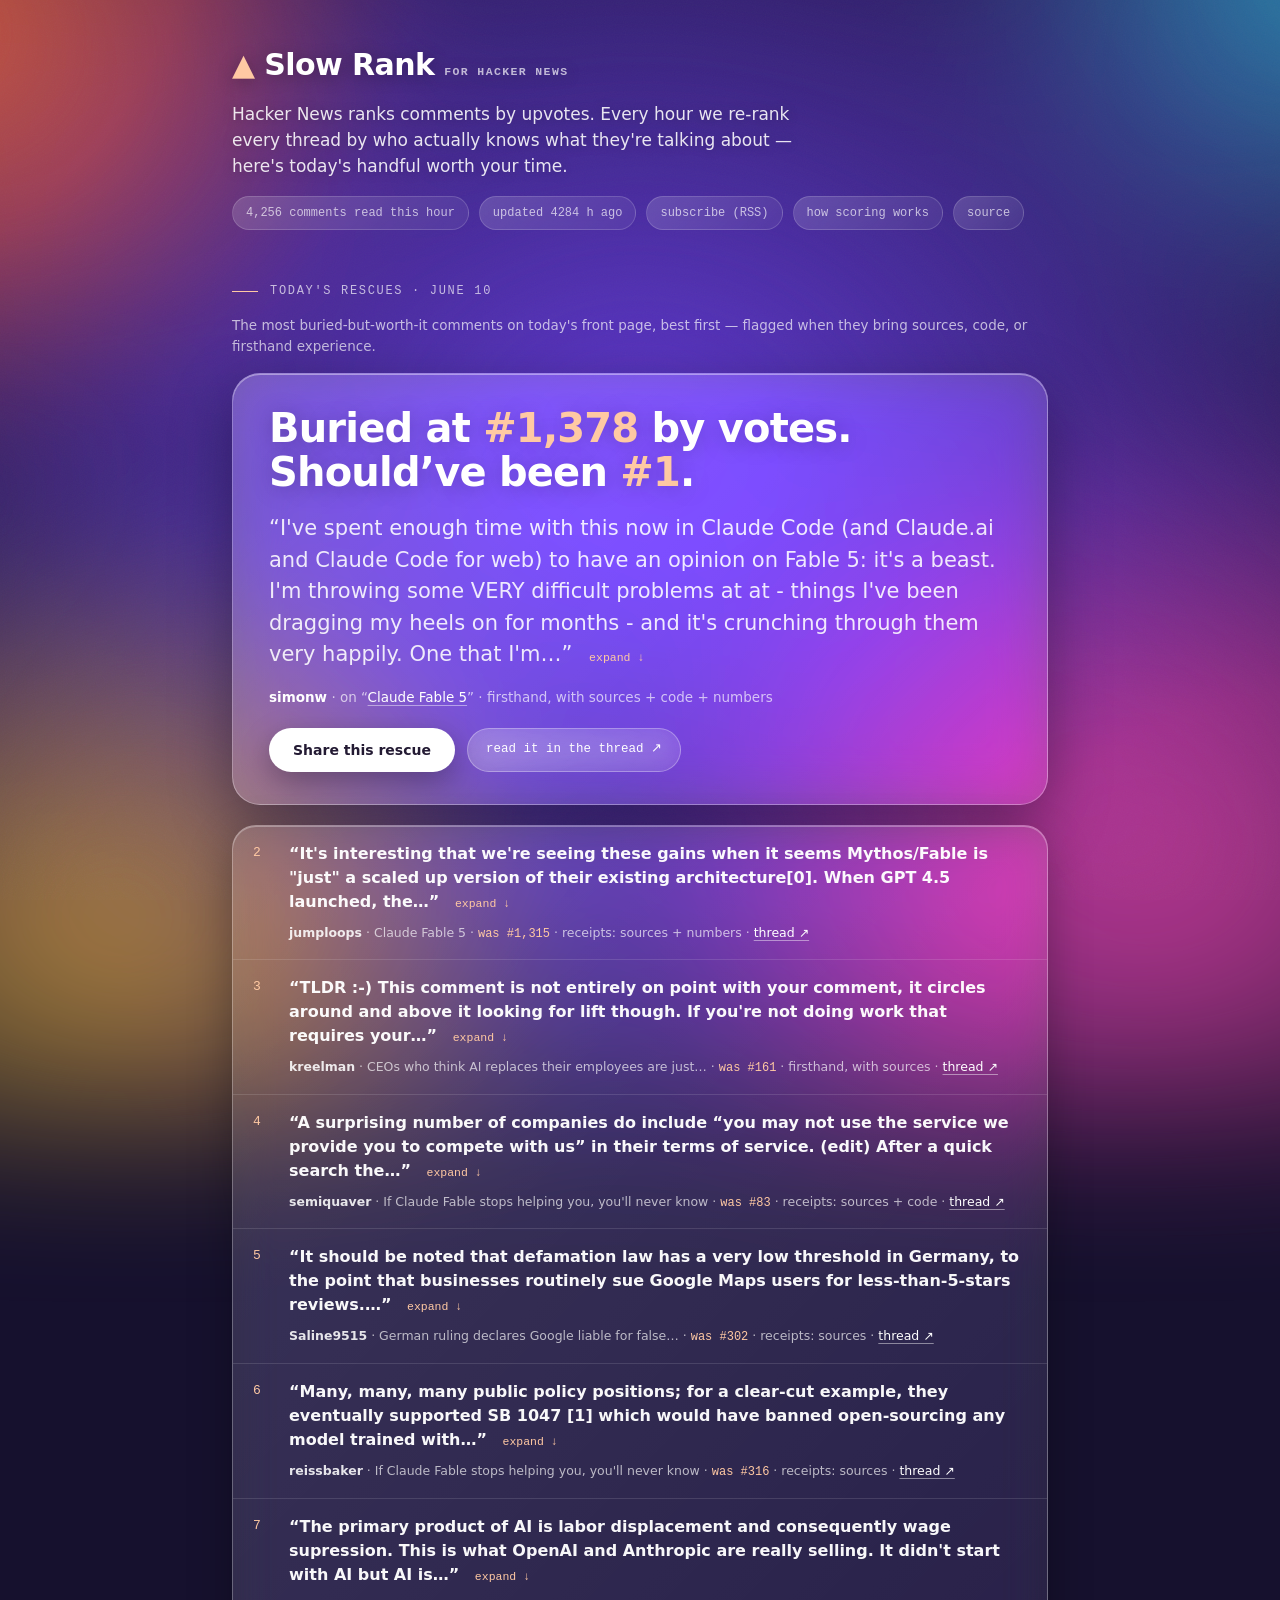
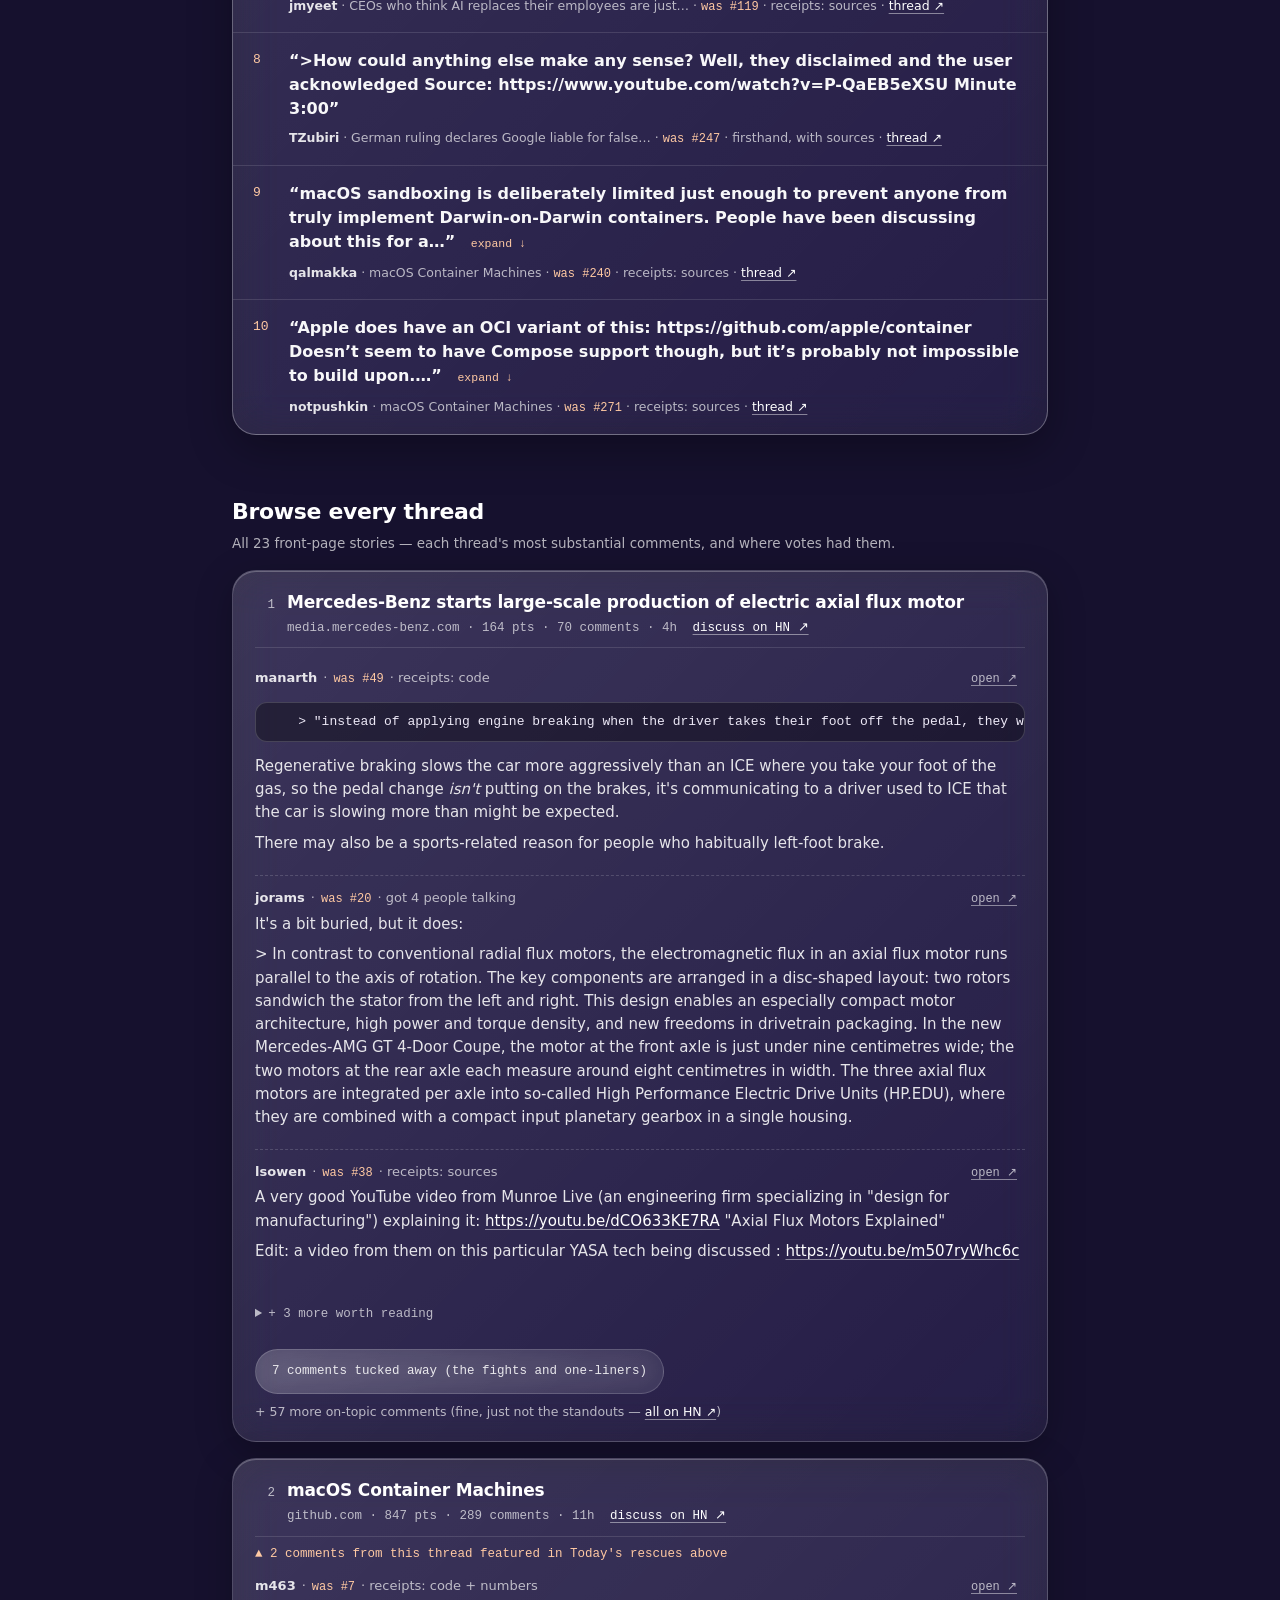
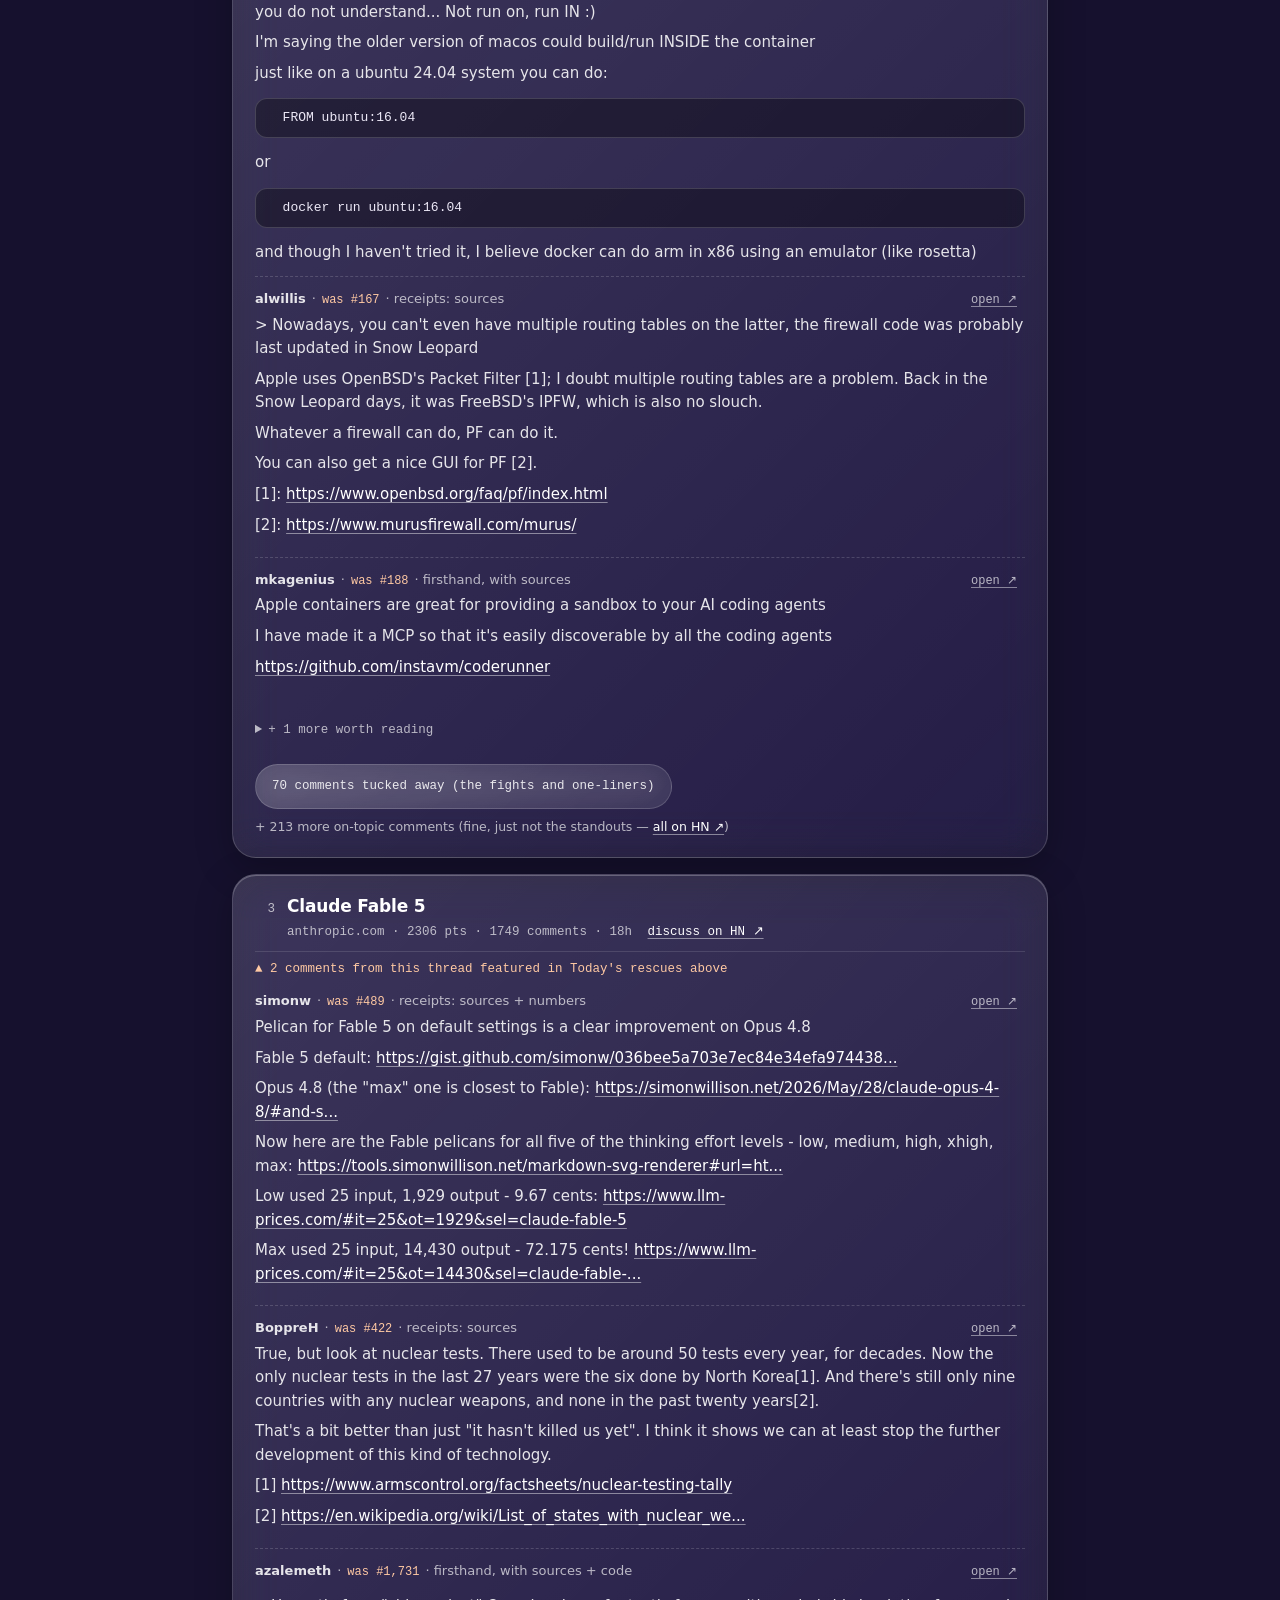
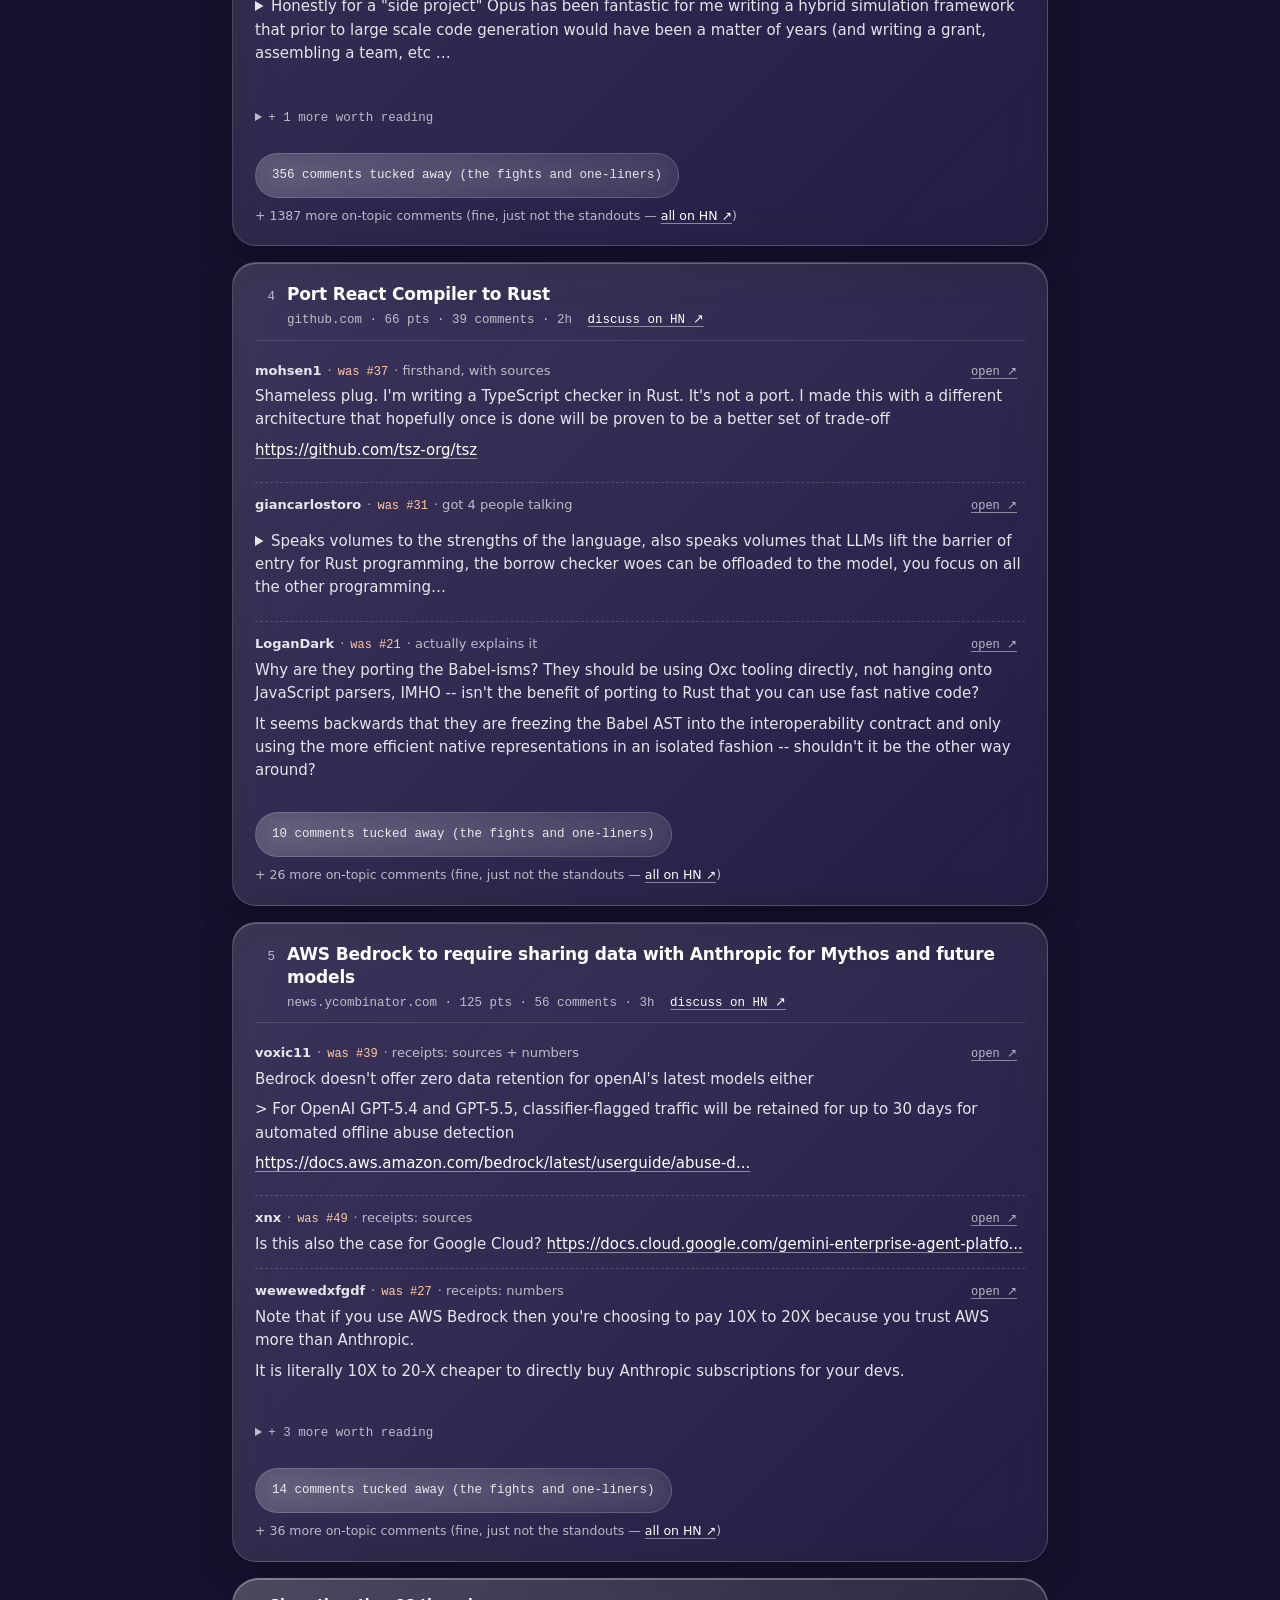
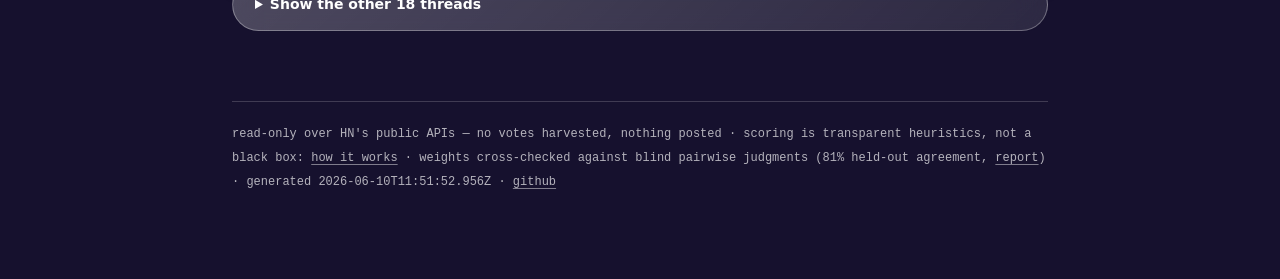
==== commit 9ca634a0: "Reskin: liquid-glass UI User-directed style pivot from the cream editorial system to glassmorphism: " ====
--- a/frontpage-reranked.html
+++ b/frontpage-reranked.html
@@ -1,120 +1,141 @@
 <!doctype html><html lang="en"><head><meta charset="utf-8">
   <meta name="viewport" content="width=device-width,initial-scale=1">
   <title>Slow Rank — the comment worth reading, surfaced</title>
-  <meta name="description" content="Today's rescue: a comment votes buried at #1,269. I've spent enough time with this now in Claude Code (and Claude.ai and Claude Code for web) to have an opinion on Fable…">
+  <meta name="description" content="Today's rescue: a comment votes buried at #1,378. I've spent enough time with this now in Claude Code (and Claude.ai and Claude Code for web) to have an opinion on Fable…">
   <link rel="icon" href="data:image/svg+xml,%3Csvg%20xmlns%3D%22http%3A%2F%2Fwww.w3.org%2F2000%2Fsvg%22%20viewBox%3D%220%200%2032%2032%22%3E%3Crect%20width%3D%2232%22%20height%3D%2232%22%20rx%3D%227%22%20fill%3D%22%23FAF9F5%22%2F%3E%3Cpath%20d%3D%22M16%207%20L26%2024%20L6%2024%20Z%22%20fill%3D%22%23D97757%22%2F%3E%3C%2Fsvg%3E">
   <link rel="canonical" href="https://scasella.github.io/hn-slow-rank/">
   <meta property="og:type" content="website">
   <meta property="og:site_name" content="Slow Rank">
   <meta property="og:title" content="Slow Rank — the comment worth reading, surfaced">
-  <meta property="og:description" content="Today's rescue: a comment votes buried at #1,269. I've spent enough time with this now in Claude Code (and Claude.ai and Claude Code for web) to have an opinion on Fable…">
+  <meta property="og:description" content="Today's rescue: a comment votes buried at #1,378. I've spent enough time with this now in Claude Code (and Claude.ai and Claude Code for web) to have an opinion on Fable…">
   <meta property="og:url" content="https://scasella.github.io/hn-slow-rank/">
   <meta property="og:image" content="https://scasella.github.io/hn-slow-rank/og.png">
   <meta property="og:image:width" content="1200"><meta property="og:image:height" content="630">
   <meta name="twitter:card" content="summary_large_image">
   <meta name="twitter:title" content="Slow Rank — the comment worth reading, surfaced">
-  <meta name="twitter:description" content="Today's rescue: a comment votes buried at #1,269. I've spent enough time with this now in Claude Code (and Claude.ai and Claude Code for web) to have an opinion on Fable…">
+  <meta name="twitter:description" content="Today's rescue: a comment votes buried at #1,378. I've spent enough time with this now in Claude Code (and Claude.ai and Claude Code for web) to have an opinion on Fable…">
   <meta name="twitter:image" content="https://scasella.github.io/hn-slow-rank/og.png">
   <style>
-  :root{--ivory:#FAF9F5;--paper:#FFFFFF;--slate:#141413;--g100:#F0EEE6;--g200:#E6E3DA;--g300:#D1CFC5;
-    --meta:#6E6D66;--body:#3D3D3A;--clay:#D97757;--clay-d:#AF5536;--clay-dd:#9E4A2F;
-    --serif:ui-serif,Georgia,"Times New Roman",Times,serif;--sans:system-ui,-apple-system,"Segoe UI",Roboto,Helvetica,Arial,sans-serif;
+  :root{--ink:rgba(255,255,255,.97);--body:rgba(255,255,255,.88);--meta:rgba(255,255,255,.68);
+    --hairline:rgba(255,255,255,.30);--hairline-soft:rgba(255,255,255,.16);
+    --glass:linear-gradient(135deg,rgba(255,255,255,.16),rgba(255,255,255,.06));
+    --glass-strong:linear-gradient(135deg,rgba(255,255,255,.24),rgba(255,255,255,.10));
+    --accent:#FFC9A3;
+    --sans:system-ui,-apple-system,"Segoe UI",Roboto,Helvetica,Arial,sans-serif;
     --mono:ui-monospace,"SF Mono",Menlo,Monaco,Consolas,monospace}
   *{box-sizing:border-box}html{scroll-behavior:smooth}
-  body{margin:0;background:var(--ivory);color:var(--slate);font-family:var(--sans);font-size:15px;line-height:1.55;-webkit-font-smoothing:antialiased}
-  a{color:var(--clay-d);text-decoration-color:currentColor;text-decoration-thickness:1px;text-underline-offset:3px}
-  a:hover{color:var(--clay-dd)}
-  a:focus-visible,button:focus-visible,summary:focus-visible{outline:2px solid var(--clay-d);outline-offset:2px;border-radius:4px}
-  .wrap{max-width:840px;margin:0 auto;padding:0 22px}
+  body{margin:0;background:#16112e;color:var(--ink);font-family:var(--sans);font-size:15px;line-height:1.55;-webkit-font-smoothing:antialiased;overflow-x:hidden}
+  .bg{position:fixed;inset:-25%;z-index:-2;pointer-events:none;filter:blur(80px) saturate(150%);
+    background:
+     radial-gradient(42% 52% at 12% 18%,rgba(255,122,89,.85),transparent 62%),
+     radial-gradient(36% 46% at 88% 12%,rgba(96,205,255,.70),transparent 62%),
+     radial-gradient(46% 56% at 78% 82%,rgba(255,93,162,.65),transparent 62%),
+     radial-gradient(40% 52% at 22% 86%,rgba(255,209,102,.60),transparent 62%),
+     radial-gradient(70% 80% at 50% 50%,rgba(108,75,217,.80),transparent 75%);
+    animation:drift 26s ease-in-out infinite alternate}
+  @keyframes drift{from{transform:translate3d(-2.5%,-1.5%,0) rotate(-2deg) scale(1)}to{transform:translate3d(2.5%,2%,0) rotate(4deg) scale(1.12)}}
+  .grain{position:fixed;inset:0;z-index:-1;pointer-events:none;opacity:.07;background-image:url("data:image/svg+xml;utf8,<svg xmlns='http://www.w3.org/2000/svg' width='160' height='160'><filter id='n'><feTurbulence type='fractalNoise' baseFrequency='0.9' numOctaves='2'/></filter><rect width='160' height='160' filter='url(%23n)' opacity='0.55'/></svg>")}
+  @media (prefers-reduced-motion:reduce){.bg{animation:none}}
+  a{color:#fff;text-decoration-color:rgba(255,255,255,.45);text-decoration-thickness:1px;text-underline-offset:3px}
+  a:hover{text-decoration-color:#fff}
+  a:focus-visible,button:focus-visible,summary:focus-visible{outline:2px solid #fff;outline-offset:2px;border-radius:6px}
+  .wrap{max-width:860px;margin:0 auto;padding:0 22px}
   .vh{position:absolute;width:1px;height:1px;overflow:hidden;clip:rect(0 0 0 0)}
-  .mast{padding:36px 0 0}
-  h1.brand{font-family:var(--serif);font-weight:500;font-size:30px;letter-spacing:-.015em;margin:0}
-  .brand .tri{color:var(--clay)}
-  .brand .bsub{font-family:var(--mono);font-size:11.5px;letter-spacing:.1em;text-transform:uppercase;color:var(--meta);margin-left:10px}
-  .deck{font-size:17px;color:var(--body);margin:10px 0 0;max-width:560px;line-height:1.5}
-  .mnav{font-family:var(--mono);font-size:12.5px;color:var(--meta);margin-top:12px;display:flex;gap:18px;flex-wrap:wrap;align-items:center}
-  .mnav a{color:var(--meta)}
-  .mnav a:hover{color:var(--clay-d)}
-  .eyebrow{font-family:var(--mono);font-size:12px;letter-spacing:.12em;text-transform:uppercase;color:var(--meta);display:flex;align-items:center;gap:12px;margin:0 0 16px}
-  .eyebrow::before{content:"";width:24px;height:1.5px;background:var(--clay)}
-  h2{font-family:var(--serif);font-weight:500;font-size:24px;line-height:1.18;letter-spacing:-.012em;margin:0 0 4px}
+  .mast{padding:42px 0 0}
+  h1.brand{font-size:30px;font-weight:800;letter-spacing:-.02em;margin:0;color:#fff;text-shadow:0 2px 18px rgba(0,0,0,.30)}
+  .brand .tri{color:var(--accent)}
+  .brand .bsub{font-family:var(--mono);font-size:11.5px;letter-spacing:.12em;text-transform:uppercase;color:var(--meta);margin-left:10px}
+  .deck{font-size:17px;color:var(--body);margin:12px 0 0;max-width:580px;line-height:1.55;text-shadow:0 1px 12px rgba(0,0,0,.25)}
+  .mnav{font-family:var(--mono);font-size:12px;color:var(--meta);margin-top:16px;display:flex;gap:10px;flex-wrap:wrap;align-items:center}
+  .mnav a,.mnav span{color:var(--meta);background:var(--glass);border:1px solid var(--hairline-soft);border-radius:999px;padding:7px 13px;text-decoration:none;backdrop-filter:blur(14px);-webkit-backdrop-filter:blur(14px)}
+  .mnav a:hover{color:#fff;border-color:var(--hairline)}
+  .eyebrow{font-family:var(--mono);font-size:12px;letter-spacing:.14em;text-transform:uppercase;color:var(--meta);display:flex;align-items:center;gap:12px;margin:0 0 14px}
+  .eyebrow::before{content:"";width:26px;height:1.5px;background:var(--accent)}
+  h2{font-size:22px;font-weight:700;letter-spacing:-.015em;margin:0 0 4px;color:#fff}
   .secsub{color:var(--meta);font-size:13.5px;margin:0 0 16px}
-  .rescues{margin-top:48px}
-  .heroitem{background:var(--paper);border:1.5px solid var(--g300);border-radius:14px;padding:30px 34px;margin-bottom:18px}
-  .bigstat{font-family:var(--serif);font-size:clamp(24px,4vw,38px);line-height:1.15;letter-spacing:-.015em;margin:0 0 18px;color:var(--slate)}
-  .bigstat b{color:var(--clay-d);font-weight:500}
-  .pull{font-family:var(--serif);font-weight:500;font-size:clamp(19px,2.6vw,24px);line-height:1.4;letter-spacing:-.008em;margin:0;color:var(--slate)}
+  .rescues{margin-top:52px}
+  .heroitem{background:var(--glass-strong);backdrop-filter:blur(26px) saturate(160%);-webkit-backdrop-filter:blur(26px) saturate(160%);border:1px solid var(--hairline);border-radius:28px;padding:32px 36px;margin-bottom:20px;box-shadow:0 20px 60px rgba(0,0,0,.35),inset 0 1px 0 rgba(255,255,255,.40)}
+  .bigstat{font-size:clamp(26px,4vw,40px);font-weight:800;line-height:1.12;letter-spacing:-.02em;margin:0 0 18px;color:#fff;text-shadow:0 2px 22px rgba(0,0,0,.25)}
+  .bigstat b{color:var(--accent);font-weight:800}
+  .pull{font-size:clamp(17px,2.4vw,21px);font-weight:500;line-height:1.5;margin:0;color:var(--body)}
+  .pmore{font-family:var(--mono);font-size:11.5px;color:var(--accent);background:none;border:none;cursor:pointer;padding:6px 8px;margin-left:2px;white-space:nowrap}
+  .pmore:hover{color:#fff;text-decoration:underline}
+  .rfull{margin-top:10px;font-size:15px;color:var(--body);overflow-wrap:break-word}
+  .rfull p{margin:.5em 0}
+  .rfull pre{background:rgba(0,0,0,.35);border:1px solid var(--hairline-soft);color:#EDE9F7;padding:9px 11px;border-radius:12px;overflow:auto;font-size:13px;font-family:var(--mono)}
+  .rfull .pmore{display:block;margin:10px 0 0;padding-left:0}
   .hmeta{margin:16px 0 0;font-size:13.5px;color:var(--meta)}
-  .hmeta b{color:var(--body)}
-  .heroactions{margin-top:18px;display:flex;gap:12px;align-items:center;flex-wrap:wrap}
-  .share{font-family:var(--sans);font-size:14px;font-weight:600;color:#fff;background:var(--clay-d);border:none;border-radius:10px;padding:11px 20px;cursor:pointer;min-height:44px}
-  .share:hover{background:var(--clay-dd)}
-  .ghost{display:inline-flex;align-items:center;font-family:var(--mono);font-size:12.5px;color:var(--meta);background:none;border:1.5px solid var(--g300);border-radius:10px;padding:10px 16px;cursor:pointer;text-decoration:none;min-height:44px}
-  .ghost:hover{border-color:var(--clay-d);color:var(--clay-d)}
-  .rlist{list-style:none;counter-reset:r 1;margin:0;padding:0;border:1.5px solid var(--g300);border-radius:12px;background:var(--paper);overflow:hidden}
-  .ritem{counter-increment:r;padding:16px 18px 16px 54px;border-bottom:1px solid var(--g100);position:relative}
+  .hmeta b{color:#fff}
+  .heroactions{margin-top:20px;display:flex;gap:12px;align-items:center;flex-wrap:wrap}
+  .share{font-family:var(--sans);font-size:14px;font-weight:700;color:#231a33;background:#fff;border:none;border-radius:999px;padding:13px 24px;cursor:pointer;min-height:44px;box-shadow:0 10px 30px rgba(0,0,0,.30);transition:transform .15s ease}
+  .share:hover{transform:translateY(-1px)}
+  .ghost{display:inline-flex;align-items:center;font-family:var(--mono);font-size:12.5px;color:#fff;background:var(--glass);border:1px solid var(--hairline);border-radius:999px;padding:11px 18px;cursor:pointer;text-decoration:none;min-height:44px;backdrop-filter:blur(14px);-webkit-backdrop-filter:blur(14px)}
+  .ghost:hover{border-color:#fff}
+  .rlist{list-style:none;counter-reset:r 1;margin:0;padding:0;background:var(--glass);backdrop-filter:blur(22px) saturate(150%);-webkit-backdrop-filter:blur(22px) saturate(150%);border:1px solid var(--hairline);border-radius:24px;overflow:hidden;box-shadow:0 14px 44px rgba(0,0,0,.30),inset 0 1px 0 rgba(255,255,255,.30)}
+  .ritem{counter-increment:r;padding:16px 20px 16px 56px;border-bottom:1px solid rgba(255,255,255,.12);position:relative}
   .ritem:last-child{border-bottom:none}
-  .ritem::before{content:counter(r);position:absolute;left:18px;top:17px;font-family:var(--mono);font-size:13px;color:var(--meta)}
-  .rq{display:block;font-family:var(--serif);font-size:16.5px;line-height:1.45;color:var(--slate);margin:0}
-  .pmore{font-family:var(--mono);font-size:11.5px;color:var(--clay-d);background:none;border:none;cursor:pointer;padding:6px 8px;margin-left:2px;white-space:nowrap}
-  .pmore:hover{color:var(--clay-dd);text-decoration:underline}
-  .rfull{margin-top:8px;font-size:15px;color:var(--body);overflow-wrap:break-word}
-  .rfull p{margin:.5em 0}
-  .rfull pre{background:var(--g100);padding:8px 10px;border-radius:8px;overflow:auto;font-size:13px;font-family:var(--mono)}
-  .rfull .pmore{display:block;margin:10px 0 0;padding-left:0}
+  .ritem::before{content:counter(r);position:absolute;left:20px;top:17px;font-family:var(--mono);font-size:13px;color:var(--accent)}
+  .rq{display:block;font-size:16px;font-weight:550;line-height:1.5;color:var(--ink);margin:0}
   .rmeta{margin:7px 0 0;font-size:12.5px;color:var(--meta)}
   .rmeta b{color:var(--body)}
-  .was{font-family:var(--mono);font-size:12px;color:var(--clay-d)}
-  .digest{margin-top:56px}
-  .story{background:var(--paper);border:1.5px solid var(--g300);border-radius:12px;padding:18px 20px;margin:0 0 16px}
-  .shead{display:flex;gap:12px;align-items:flex-start;padding-bottom:8px;border-bottom:1px solid var(--g100)}
-  .srank{font-family:var(--mono);font-size:12.5px;color:var(--meta);min-width:20px;text-align:right;padding-top:6px}
-  .stitle h3{font-family:var(--serif);font-size:18px;font-weight:500;letter-spacing:-.008em;margin:0;line-height:1.3}
-  .stitle h3 a{color:var(--slate);text-decoration:none}
-  .stitle h3 a:hover{color:var(--clay-d)}
+  .was{font-family:var(--mono);font-size:12px;color:var(--accent)}
+  .digest{margin-top:60px}
+  .story{background:var(--glass);backdrop-filter:blur(22px) saturate(150%);-webkit-backdrop-filter:blur(22px) saturate(150%);border:1px solid var(--hairline-soft);border-radius:24px;padding:20px 22px;margin:0 0 16px;box-shadow:0 10px 36px rgba(0,0,0,.25),inset 0 1px 0 rgba(255,255,255,.25)}
+  .shead{display:flex;gap:12px;align-items:flex-start;padding-bottom:9px;border-bottom:1px solid rgba(255,255,255,.12)}
+  .srank{font-family:var(--mono);font-size:12.5px;color:var(--meta);min-width:20px;text-align:right;padding-top:5px}
+  .stitle h3{font-size:17px;font-weight:700;letter-spacing:-.01em;margin:0;line-height:1.35}
+  .stitle h3 a{color:#fff;text-decoration:none}
+  .stitle h3 a:hover{text-decoration:underline}
   .smeta{font-family:var(--mono);font-size:12.5px;color:var(--meta);margin:5px 0 0}
   .hnlink{margin-left:8px}
   .prior{font-family:var(--mono);font-size:12.5px;color:var(--meta);margin:6px 0 0}
   .lane{margin-top:8px}
-  .featurednote{font-family:var(--mono);font-size:12.5px;color:var(--clay-d);margin:8px 0 0}
-  .comment{padding:11px 0;border-top:1px dashed var(--g200)}
+  .featurednote{font-family:var(--mono);font-size:12.5px;color:var(--accent);margin:8px 0 0}
+  .comment{padding:12px 0;border-top:1px dashed rgba(255,255,255,.16)}
   .comment:first-of-type{border-top:none}
   .cmeta{font-size:13px;color:var(--meta);margin:0 0 4px;display:flex;gap:6px;align-items:baseline;flex-wrap:wrap}
-  .author{color:var(--body)}
+  .author{color:var(--body);font-weight:700}
   .permalink{margin-left:auto;font-family:var(--mono);font-size:12px;color:var(--meta);padding:6px 8px;margin-top:-6px;margin-bottom:-6px}
   .ctext{font-size:15px;color:var(--body);overflow-wrap:break-word}.ctext p{margin:.5em 0}
-  .ctext pre{background:var(--g100);padding:8px 10px;border-radius:8px;overflow:auto;font-size:13px;font-family:var(--mono)}
-  details.ctext summary{cursor:pointer;padding:10px 0;min-height:24px}details.ctext .full{margin-top:6px}
+  .ctext pre{background:rgba(0,0,0,.35);border:1px solid var(--hairline-soft);color:#EDE9F7;padding:9px 11px;border-radius:12px;overflow:auto;font-size:13px;font-family:var(--mono)}
+  details.ctext summary{cursor:pointer;padding:10px 0;min-height:24px;color:var(--body)}details.ctext .full{margin-top:6px}
   details.more{margin-top:8px}
   details.more summary{cursor:pointer;font-family:var(--mono);font-size:12.5px;color:var(--meta);padding:14px 0;min-height:16px}
-  details.more summary:hover{color:var(--clay-d)}
+  details.more summary:hover{color:#fff}
   details.wide{margin:8px 0}
-  details.wide > summary{cursor:pointer;font-family:var(--mono);font-size:12.5px;color:var(--body);background:var(--g100);border-radius:8px;padding:12px 14px}
+  details.wide > summary{cursor:pointer;font-family:var(--mono);font-size:12.5px;color:var(--body);background:var(--glass);border:1px solid var(--hairline-soft);border-radius:12px;padding:12px 14px}
   .fold{margin-top:10px}
-  .fold summary{cursor:pointer;font-family:var(--mono);font-size:12.5px;color:var(--body);background:var(--g100);border:1.5px solid var(--g200);border-radius:8px;padding:12px 14px;display:inline-block}
+  .fold summary{cursor:pointer;font-family:var(--mono);font-size:12.5px;color:var(--body);background:var(--glass);border:1px solid var(--hairline-soft);border-radius:999px;padding:12px 16px;display:inline-block;backdrop-filter:blur(14px);-webkit-backdrop-filter:blur(14px)}
+  .fold summary:hover{border-color:var(--hairline)}
   .foldnote{font-size:13px;color:var(--meta);padding:8px 4px 2px}
   .ordinary{font-size:12.5px;color:var(--meta);margin:8px 0 0}
   details.morestories{margin-top:4px}
-  details.morestories > summary{cursor:pointer;font-family:var(--mono);font-size:13px;color:var(--body);background:var(--paper);border:1.5px solid var(--g300);border-radius:12px;padding:14px 18px;list-style-position:inside}
-  details.morestories > summary:hover{border-color:var(--clay-d);color:var(--clay-d)}
+  details.morestories > summary{cursor:pointer;font-family:var(--sans);font-weight:600;font-size:14px;color:#fff;background:var(--glass-strong);border:1px solid var(--hairline);border-radius:999px;padding:15px 22px;list-style-position:inside;backdrop-filter:blur(18px);-webkit-backdrop-filter:blur(18px);box-shadow:inset 0 1px 0 rgba(255,255,255,.30)}
+  details.morestories > summary:hover{border-color:#fff}
   details.morestories[open] > summary{margin-bottom:16px}
-  footer{margin:64px 0 0;padding:18px 0 90px;border-top:1px solid var(--g200);font-family:var(--mono);font-size:12px;color:var(--meta);line-height:2}
-  footer a{color:var(--meta)}footer a:hover{color:var(--clay-d)}
+  footer{margin:70px 0 0;padding:20px 0 100px;border-top:1px solid rgba(255,255,255,.18);font-family:var(--mono);font-size:12px;color:var(--meta);line-height:2}
+  footer a{color:var(--meta)}footer a:hover{color:#fff}
+  @supports not ((backdrop-filter:blur(1px)) or (-webkit-backdrop-filter:blur(1px))){
+    .heroitem,.rlist,.story,.fold summary,.details.wide > summary,.mnav a,.mnav span,.ghost,details.morestories > summary{background:rgba(30,23,58,.92)}
+  }
   @media (max-width:680px){
-    .mast{padding-top:26px}
-    .heroitem{padding:22px 20px}
-    .ritem{padding:14px 16px 14px 44px}
-    .ritem::before{left:14px}
+    .mast{padding-top:28px}
+    .heroitem{padding:24px 20px;border-radius:22px}
+    .ritem{padding:14px 16px 14px 46px}
+    .ritem::before{left:16px}
     .permalink{margin-left:0}
-    .ctext pre{font-size:12px}
+    .ctext pre,.rfull pre{font-size:12px}
+    .bg{filter:blur(60px) saturate(150%)}
   }</style></head><body>
+  <div class="bg" aria-hidden="true"></div>
+  <div class="grain" aria-hidden="true"></div>
   <main class="wrap">
   <header class="mast">
     <h1 class="brand"><span class="tri" aria-hidden="true">▲</span> Slow Rank<span class="bsub">for Hacker News</span></h1>
     <p class="deck">Hacker News ranks comments by upvotes. Every hour we re-rank every thread by who actually knows what they're talking about &mdash; here's today's handful worth your time.</p>
     <p class="mnav">
-      <span>3,054 comments read this hour</span>
-      <span class="fresh" id="fresh" data-t="2026-06-10T02:59:49.608Z">updates hourly</span>
+      <span>4,256 comments read this hour</span>
+      <span class="fresh" id="fresh" data-t="2026-06-10T11:51:52.956Z">updates hourly</span>
       <a href="feed.xml">subscribe (RSS)</a>
       <a href="https://github.com/scasella/hn-slow-rank#how-it-scores">how scoring works</a>
       <a href="https://github.com/scasella/hn-slow-rank">source</a>
@@ -126,7 +147,7 @@
     <h2 id="rescues-h" class="vh">Today's rescues</h2>
     <p class="secsub">The most buried-but-worth-it comments on today's front page, best first &mdash; flagged when they bring sources, code, or firsthand experience.</p>
     <article class="heroitem" id="r-48467564" aria-labelledby="herostat">
-    <p class="bigstat" id="herostat">Buried at <b>#1,269</b> by votes. Should&rsquo;ve been <b>#1</b>.</p>
+    <p class="bigstat" id="herostat">Buried at <b>#1,378</b> by votes. Should&rsquo;ve been <b>#1</b>.</p>
     <p class="pull" id="q-48467564">&ldquo;I've spent enough time with this now in Claude Code (and Claude.ai and Claude Code for web) to have an opinion on Fable 5: it's a beast. I'm throwing some VERY difficult problems at at - things I've been dragging my heels on for months - and it's crunching through them very happily. One that I'm…&rdquo;
       <button class="pmore" data-expand="x-48467564" data-quote="q-48467564" aria-expanded="false" aria-controls="x-48467564">expand ↓</button></p>
     <div class="rfull" id="x-48467564" hidden>I&#x27;ve spent enough time with this now in Claude Code (and Claude.ai and Claude Code for web) to have an opinion on Fable 5: it&#x27;s a beast. I&#x27;m throwing some VERY difficult problems at at - things I&#x27;ve been dragging my heels on for months - and it&#x27;s crunching through them very happily.<p>One that I&#x27;m willing to share (albeit from just a week ago) - I built a Python library last week that bundles MicroPython compiled to WASM to create a sandboxed code execution library: <a target="_blank" rel="noopener noreferrer nofollow" href="https:&#x2F;&#x2F;github.com&#x2F;simonw&#x2F;micropython-wasm" rel="nofollow">https:&#x2F;&#x2F;github.com&#x2F;simonw&#x2F;micropython-wasm</a><p>I just told Claude.ai (not even Claude Code - this was the standard Claude chat interface) running Fable 5:<p><pre><code>  Clone simonw&#x2F;micropython-wasm from GitHub
@@ -140,7 +161,7 @@
       <button class="pmore" data-collapse="x-48467564" data-quote="q-48467564">show less ↑</button></div>
     <p class="hmeta"><b>simonw</b> · on &ldquo;<a href="https://news.ycombinator.com/item?id=48463808" target="_blank" rel="noopener">Claude Fable 5</a>&rdquo; · firsthand, with sources + code + numbers</p>
     <div class="heroactions">
-      <button class="share" data-share="HN buried this comment at #1,269. It should've been #1: I've spent enough time with this now in Claude Code (and Claude.ai and Claude Code for web) to have an opinion on Fable… — https://scasella.github.io/hn-slow-rank/#r-48467564" aria-label="Copy a shareable summary of this rescue">Share this rescue</button>
+      <button class="share" data-share="HN buried this comment at #1,378. It should've been #1: I've spent enough time with this now in Claude Code (and Claude.ai and Claude Code for web) to have an opinion on Fable… — https://scasella.github.io/hn-slow-rank/#r-48467564" aria-label="Copy a shareable summary of this rescue">Share this rescue</button>
       <a class="ghost" target="_blank" rel="noopener" href="https://news.ycombinator.com/item?id=48467564">read it in the thread ↗</a>
     </div>
   </article>
@@ -149,13 +170,13 @@
       <button class="pmore" data-expand="x-48466340" data-quote="q-48466340" aria-expanded="false" aria-controls="x-48466340">expand ↓</button></p>
     <div class="rfull" id="x-48466340" hidden>It&#x27;s interesting that we&#x27;re seeing these gains when it seems Mythos&#x2F;Fable is &quot;just&quot; a scaled up version of their existing architecture[0].<p>When GPT 4.5 launched, the gains compared to the model size didn&#x27;t seem that great, leading some to believe that the only progress we&#x27;d see would come from RL.<p>This model certainly has quite a &quot;substantial amount of post-training and fine-tuning&quot;, but it&#x27;s also based on a new pretrain[1][3], which given the cost, indicate that it is in fact quite a bit larger than Opus 4.X.<p>[0] One of the early testers mentioned: &quot;As far as I can tell from talking to people internally at Anthropic, there&#x27;s nothing special about architecturally&quot;[2]<p>[1] Section 1.1 in <a target="_blank" rel="noopener noreferrer nofollow" href="https:&#x2F;&#x2F;www-cdn.anthropic.com&#x2F;d00db56fa754a1b115b6dd7cb2e3c342ee809620.pdf" rel="nofollow">https:&#x2F;&#x2F;www-cdn.anthropic.com&#x2F;d00db56fa754a1b115b6dd7cb2e3c3...</a><p>[2] <a target="_blank" rel="noopener noreferrer nofollow" href="https:&#x2F;&#x2F;youtu.be&#x2F;GrdEid8H6H4?t=168" rel="nofollow">https:&#x2F;&#x2F;youtu.be&#x2F;GrdEid8H6H4?t=168</a><p>[3] There were rumors going around when Mythos was first announced that it was the first 10T parameter model, but I can&#x27;t find a verifiable source for that number.
       <button class="pmore" data-collapse="x-48466340" data-quote="q-48466340">show less ↑</button></div>
-    <p class="rmeta"><b>jumploops</b> · Claude Fable 5 · <span class="was">was #1,210</span> · receipts: sources + numbers · <a target="_blank" rel="noopener" href="https://news.ycombinator.com/item?id=48466340">thread ↗</a></p>
+    <p class="rmeta"><b>jumploops</b> · Claude Fable 5 · <span class="was">was #1,315</span> · receipts: sources + numbers · <a target="_blank" rel="noopener" href="https://news.ycombinator.com/item?id=48466340">thread ↗</a></p>
   </li><li class="ritem" id="r-48470497">
     <p class="rq" id="q-48470497">&ldquo;TLDR :-) This comment is not entirely on point with your comment, it circles around and above it looking for lift though. If you're not doing work that requires your…&rdquo;
       <button class="pmore" data-expand="x-48470497" data-quote="q-48470497" aria-expanded="false" aria-controls="x-48470497">expand ↓</button></p>
     <div class="rfull" id="x-48470497" hidden>TLDR :-)<p>This comment is not entirely on point with your comment, it circles around and above it looking for lift though.<p>If you&#x27;re not doing work that requires your code to stay in home nation data centres, Claude for Deepseek, Deepclaude (<a target="_blank" rel="noopener noreferrer nofollow" href="https:&#x2F;&#x2F;github.com&#x2F;aattaran&#x2F;deepclaude" rel="nofollow">https:&#x2F;&#x2F;github.com&#x2F;aattaran&#x2F;deepclaude</a>) is a great way to get better at using Claude like tools for software development. It even does a pretty good job of putting together cover letters for job applications...<p>Using Deepclaude is very much cheaper than using claude... For hobby projects, I&#x27;ve found it useful. A recipe (for cooking) management app I&#x27;ve made took a couple of hours to put together and cost $US 0.5. Claude is far more expensive.<p>The downsides of Deepclaude for many are:-<p>- DeepSeek is a Chinese corporation so the Chinese Communist Party may ask for data if it wants it.<p>- DeepClaude isn&#x27;t as fast as normal Claude, though it&#x27;s still pretty fast and I think fast enough (YMMV).<p>- DeepClaude might not be as optimised for various code issues that Claude may be able to solve more quickly or effectively.<p>- The same safeguards are probably on DeepSeek, but you won&#x27;t be &quot;wasting&quot; as much money as you might on using Claude.<p>Inference focused hardware (<a target="_blank" rel="noopener noreferrer nofollow" href="https:&#x2F;&#x2F;www.youtube.com&#x2F;watch?v=nvPqHoVSenE" rel="nofollow">https:&#x2F;&#x2F;www.youtube.com&#x2F;watch?v=nvPqHoVSenE</a>, AI generated speech) may in the medium future cause a large enough cost&#x2F;energy reduction for LLM tools like Claude to make local LLMs more attractive.<p>Inference focused hardware would make running Open Source models like DeepSeek on local machines far cheaper and control over safeguards would return to the end user.<p>Hopefully this leads to a localised LLM provision market where local businesses provide varieties of these &quot;local&quot; LLM services. Here, local could mean on premise through to state or nationally based LLM services. Eventually, government orgs outside of the US may demand this kind of LLM use, in the same way governments legally require data to be stored within national borders for many critical government functions.<p>A bloke can dream I guess...<p>...Could affordable inference focused hardware also cause the bottom to fall out of these stock market bending valuations for AI corps and their datacentre obsessions?... Not to mention the societal costs caused by the AI super corps building these data centres. At the moment, they&#x27;re nearly making a profit... They seem almost like speculative companies... Is that a term?
       <button class="pmore" data-collapse="x-48470497" data-quote="q-48470497">show less ↑</button></div>
-    <p class="rmeta"><b>kreelman</b> · CEOs who think AI replaces their employees are just… · <span class="was">was #140</span> · firsthand, with sources · <a target="_blank" rel="noopener" href="https://news.ycombinator.com/item?id=48470497">thread ↗</a></p>
+    <p class="rmeta"><b>kreelman</b> · CEOs who think AI replaces their employees are just… · <span class="was">was #161</span> · firsthand, with sources · <a target="_blank" rel="noopener" href="https://news.ycombinator.com/item?id=48470497">thread ↗</a></p>
   </li><li class="ritem" id="r-48468442">
     <p class="rq" id="q-48468442">&ldquo;A surprising number of companies do include “you may not use the service we provide you to compete with us” in their terms of service. (edit) After a quick search the…&rdquo;
       <button class="pmore" data-expand="x-48468442" data-quote="q-48468442" aria-expanded="false" aria-controls="x-48468442">expand ↓</button></p>
@@ -165,118 +186,150 @@
 </code></pre>
 <a target="_blank" rel="noopener noreferrer nofollow" href="https:&#x2F;&#x2F;www.salesforce.com&#x2F;en-us&#x2F;wp-content&#x2F;uploads&#x2F;sites&#x2F;4&#x2F;documents&#x2F;legal&#x2F;salesforce_MSA.pdf" rel="nofollow">https:&#x2F;&#x2F;www.salesforce.com&#x2F;en-us&#x2F;wp-content&#x2F;uploads&#x2F;sites&#x2F;4&#x2F;...</a>
       <button class="pmore" data-collapse="x-48468442" data-quote="q-48468442">show less ↑</button></div>
-    <p class="rmeta"><b>semiquaver</b> · If Claude Fable stops helping you, you'll never know · <span class="was">was #66</span> · receipts: sources + code · <a target="_blank" rel="noopener" href="https://news.ycombinator.com/item?id=48468442">thread ↗</a></p>
-  </li><li class="ritem" id="r-48470397">
-    <p class="rq" id="q-48470397">&ldquo;&gt; That's not actually the case at hand here - the agents were given the original source to reference: https://github.com/gitbutlerapp/grit/blob/main/AGENTS.md#sou ...…&rdquo;
-      <button class="pmore" data-expand="x-48470397" data-quote="q-48470397" aria-expanded="false" aria-controls="x-48470397">expand ↓</button></p>
-    <div class="rfull" id="x-48470397" hidden>&gt; That&#x27;s not actually the case at hand here - the agents were given the original source to reference: <a target="_blank" rel="noopener noreferrer nofollow" href="https:&#x2F;&#x2F;github.com&#x2F;gitbutlerapp&#x2F;grit&#x2F;blob&#x2F;main&#x2F;AGENTS.md#sou" rel="nofollow">https:&#x2F;&#x2F;github.com&#x2F;gitbutlerapp&#x2F;grit&#x2F;blob&#x2F;main&#x2F;AGENTS.md#sou</a>...<p>yeah fair - the &quot;The canonical Git source code we&#x27;re targeting to replicate the functionality of is in the git&#x2F; subdirectory.&quot; part makes this hard to argue against.<p>&gt; To the extent the resulting work is a derivative of the test suite it is possibly infringing<p>It&#x27;s this bit that I have a problem with. If I run the test, it fails and reports a failure. Now I write code and run the test again. What is the theory there that code that I wrote infringes.<p>Simplify this down:<p>Assume the following is copyrighted:<p><pre><code>    fn test_sum() {
-        assert_eq!(sum(1, 1), 2);
-    }
-</code></pre>
-Does writing the following code:<p><pre><code>    fn sum(a: u8, b: u8) {
-        a + b
-    }
-</code></pre>
-infringe on the test copyright?
-      <button class="pmore" data-collapse="x-48470397" data-quote="q-48470397">show less ↑</button></div>
-    <p class="rmeta"><b>joshka</b> · Grit: Rewriting Git in Rust with agents · <span class="was">was #39</span> · firsthand, with sources + code · <a target="_blank" rel="noopener" href="https://news.ycombinator.com/item?id=48470397">thread ↗</a></p>
-  </li><li class="ritem" id="r-48461928">
-    <p class="rq" id="q-48461928">&ldquo;If you want to play with software rendering, here's probably the shortest code that will get an ARGB8888 2D array from main memory to the screen efficiently for all…&rdquo;
-      <button class="pmore" data-expand="x-48461928" data-quote="q-48461928" aria-expanded="false" aria-controls="x-48461928">expand ↓</button></p>
-    <div class="rfull" id="x-48461928" hidden>If you want to play with software rendering, here&#x27;s probably the shortest code that will get an ARGB8888 2D array from main memory to the screen efficiently for all platforms using SDL2 in C <a target="_blank" rel="noopener noreferrer nofollow" href="https:&#x2F;&#x2F;gist.github.com&#x2F;CoryBloyd&#x2F;6725bb78323bb1157ff8d4175d42d789" rel="nofollow">https:&#x2F;&#x2F;gist.github.com&#x2F;CoryBloyd&#x2F;6725bb78323bb1157ff8d4175d...</a>  you&#x27;ll need to do the translation from a 320x200x8-bit palletized framebuffer to ARGB yourself ;)<p>If you want to get inspired by what can be done with palletized framebuffers check out <a target="_blank" rel="noopener noreferrer nofollow" href="http:&#x2F;&#x2F;www.effectgames.com&#x2F;demos&#x2F;canvascycle&#x2F;" rel="nofollow">http:&#x2F;&#x2F;www.effectgames.com&#x2F;demos&#x2F;canvascycle&#x2F;</a> (click Show Options) and the GDC presentation by the artist <a target="_blank" rel="noopener noreferrer nofollow" href="https:&#x2F;&#x2F;youtu.be&#x2F;aMcJ1Jvtef0" rel="nofollow">https:&#x2F;&#x2F;youtu.be&#x2F;aMcJ1Jvtef0</a><p>With that you can fire up <a target="_blank" rel="noopener noreferrer nofollow" href="https:&#x2F;&#x2F;github.com&#x2F;mriale&#x2F;PyDPainter" rel="nofollow">https:&#x2F;&#x2F;github.com&#x2F;mriale&#x2F;PyDPainter</a> for that classic Deluxe Paint IIe vibe. Or, <a target="_blank" rel="noopener noreferrer nofollow" href="https:&#x2F;&#x2F;www.aseprite.org&#x2F;" rel="nofollow">https:&#x2F;&#x2F;www.aseprite.org&#x2F;</a> for something more modern.
-      <button class="pmore" data-collapse="x-48461928" data-quote="q-48461928">show less ↑</button></div>
-    <p class="rmeta"><b>corysama</b> · Making Graphics Like it's 1993 · <span class="was">was #80</span> · receipts: sources · <a target="_blank" rel="noopener" href="https://news.ycombinator.com/item?id=48461928">thread ↗</a></p>
-  </li><li class="ritem" id="r-48466999">
-    <p class="rq" id="q-48466999">&ldquo;Cool project! How hard was it to get the z levels (height) ?? I made a very similar project [0] in C 2 years ago, a chunked ray caster that could handle multiple height…&rdquo;
-      <button class="pmore" data-expand="x-48466999" data-quote="q-48466999" aria-expanded="false" aria-controls="x-48466999">expand ↓</button></p>
-    <div class="rfull" id="x-48466999" hidden>Cool project! How hard was it to get the z levels (height) ??<p>I made a very similar project [0] in C 2 years ago, a chunked ray caster that could handle multiple height levels. Was one of my first C projects, pretty crappy but was fun.<p>Anyone have any ideas how to make it more memory efficient?<p>It’s full of bugs was just a for fun project<p>[0] - <a target="_blank" rel="noopener noreferrer nofollow" href="https:&#x2F;&#x2F;github.com&#x2F;con-dog&#x2F;chunked-z-level-raycaster&#x2F;blob&#x2F;master&#x2F;README.md" rel="nofollow">https:&#x2F;&#x2F;github.com&#x2F;con-dog&#x2F;chunked-z-level-raycaster&#x2F;blob&#x2F;ma...</a>
-      <button class="pmore" data-collapse="x-48466999" data-quote="q-48466999">show less ↑</button></div>
-    <p class="rmeta"><b>purple-leafy</b> · Making Graphics Like it's 1993 · <span class="was">was #129</span> · firsthand, with sources · <a target="_blank" rel="noopener" href="https://news.ycombinator.com/item?id=48466999">thread ↗</a></p>
-  </li><li class="ritem" id="r-48469129">
-    <p class="rq" id="q-48469129">&ldquo;I have been working on the same problem in other areas. My ultimate goal is to rewrite nginx in Rust passing as much as the upstream tests as possible while leveraging…&rdquo;
-      <button class="pmore" data-expand="x-48469129" data-quote="q-48469129" aria-expanded="false" aria-controls="x-48469129">expand ↓</button></p>
-    <div class="rfull" id="x-48469129" hidden>I have been working on the same problem in other areas. My ultimate goal is to rewrite nginx in Rust passing as much as the upstream tests as possible while leveraging the strongest aspects of Ruts ecosystem - i.e. rustls (modern memory safe OpenSSL), Tokio (async runtime), h2 (http 2 impl) rather than implementing from scratch like the upstream. I started with Lua, then porting over Valkey, and now working on nginx. The reason was because I wanted to learn the ins and outs before taking on the most complex portion.<p>[1]. <a target="_blank" rel="noopener noreferrer nofollow" href="https:&#x2F;&#x2F;github.com&#x2F;ianm199&#x2F;lua-rs&#x2F;tree&#x2F;main" rel="nofollow">https:&#x2F;&#x2F;github.com&#x2F;ianm199&#x2F;lua-rs&#x2F;tree&#x2F;main</a> Lua<p>[2]. <a target="_blank" rel="noopener noreferrer nofollow" href="https:&#x2F;&#x2F;github.com&#x2F;ianm199&#x2F;valdr" rel="nofollow">https:&#x2F;&#x2F;github.com&#x2F;ianm199&#x2F;valdr</a> Valkey&#x2F; Redis<p>[3]. <a target="_blank" rel="noopener noreferrer nofollow" href="https:&#x2F;&#x2F;github.com&#x2F;ianm199&#x2F;nginx-rs-port" rel="nofollow">https:&#x2F;&#x2F;github.com&#x2F;ianm199&#x2F;nginx-rs-port</a> nginx<p>Happy to answer any questions on the approach! When I started a few weeks ago the harnesses on their own were not good enough to get very far without a &quot;meta harness&quot; of sorts but that is changing largely with Claude Workloads and Mythos. A lot of the work is developing some custom tooling to move these along faster.
-      <button class="pmore" data-collapse="x-48469129" data-quote="q-48469129">show less ↑</button></div>
-    <p class="rmeta"><b>ianm218</b> · Grit: Rewriting Git in Rust with agents · <span class="was">was #59</span> · receipts: sources · <a target="_blank" rel="noopener" href="https://news.ycombinator.com/item?id=48469129">thread ↗</a></p>
+    <p class="rmeta"><b>semiquaver</b> · If Claude Fable stops helping you, you'll never know · <span class="was">was #83</span> · receipts: sources + code · <a target="_blank" rel="noopener" href="https://news.ycombinator.com/item?id=48468442">thread ↗</a></p>
+  </li><li class="ritem" id="r-48473419">
+    <p class="rq" id="q-48473419">&ldquo;It should be noted that defamation law has a very low threshold in Germany, to the point that businesses routinely sue Google Maps users for less-than-5-stars reviews.…&rdquo;
+      <button class="pmore" data-expand="x-48473419" data-quote="q-48473419" aria-expanded="false" aria-controls="x-48473419">expand ↓</button></p>
+    <div class="rfull" id="x-48473419" hidden>It should be noted that defamation law has a very low threshold in Germany, to the point that businesses routinely sue Google Maps users for less-than-5-stars reviews. Google had to change their display of reviews because of this.<p>Three stars review is taken down for &quot;libel&quot;: <a target="_blank" rel="noopener noreferrer nofollow" href="https:&#x2F;&#x2F;support.google.com&#x2F;maps&#x2F;thread&#x2F;367778263&#x2F;google-maps-ratings-and-reviews-becoming-increasingly-useless?hl=de" rel="nofollow">https:&#x2F;&#x2F;support.google.com&#x2F;maps&#x2F;thread&#x2F;367778263&#x2F;google-maps...</a><p>HNer gets a legal threat after saying that he didn&#x27;t like a doctor: <a target="_blank" rel="noopener noreferrer nofollow" href="https:&#x2F;&#x2F;news.ycombinator.com&#x2F;item?id=44734895">https:&#x2F;&#x2F;news.ycombinator.com&#x2F;item?id=44734895</a><p>Google maps german policy:
+<a target="_blank" rel="noopener noreferrer nofollow" href="https:&#x2F;&#x2F;support.google.com&#x2F;contributionpolicy&#x2F;answer&#x2F;16997273?hl=en" rel="nofollow">https:&#x2F;&#x2F;support.google.com&#x2F;contributionpolicy&#x2F;answer&#x2F;1699727...</a><p>Meanwhile, service in Germany is still rather poor (especially if you have children), but at least no one can complain!
+      <button class="pmore" data-collapse="x-48473419" data-quote="q-48473419">show less ↑</button></div>
+    <p class="rmeta"><b>Saline9515</b> · German ruling declares Google liable for false… · <span class="was">was #302</span> · receipts: sources · <a target="_blank" rel="noopener" href="https://news.ycombinator.com/item?id=48473419">thread ↗</a></p>
+  </li><li class="ritem" id="r-48470326">
+    <p class="rq" id="q-48470326">&ldquo;Many, many, many public policy positions; for a clear-cut example, they eventually supported SB 1047 [1] which would have banned open-sourcing any model trained with…&rdquo;
+      <button class="pmore" data-expand="x-48470326" data-quote="q-48470326" aria-expanded="false" aria-controls="x-48470326">expand ↓</button></p>
+    <div class="rfull" id="x-48470326" hidden>Many, many, many public policy positions; for a clear-cut example, they eventually supported SB 1047 [1] which would have banned open-sourcing any model trained with over 10^26 FLOPS (i.e. what Anthropic reportedly used to train Mythos). Their &quot;Responsible Scaling Policy&quot; [2] — a set of policy proposals that includes recommendations for government regulation — specifically calls out requiring &quot;third-party controls&quot; on model weights to prevent access; for developers to prevent &quot;modification of models&quot; such as fine-tuning (obviously impossible for open-source or open-weight models); prevent usage of model weights in &quot;Automated R&amp;D in key domains&quot; which they specifically call out AI development as a key domain (again, obviously impossible for open-source); etc etc.<p>They want to ban open-source AI and are not shy about it.<p>1: <a target="_blank" rel="noopener noreferrer nofollow" href="https:&#x2F;&#x2F;campustechnology.com&#x2F;articles&#x2F;2024&#x2F;08&#x2F;26&#x2F;anthropic-announces-cautious-support-for-new-california-ai-regulation-legislation.aspx" rel="nofollow">https:&#x2F;&#x2F;campustechnology.com&#x2F;articles&#x2F;2024&#x2F;08&#x2F;26&#x2F;anthropic-a...</a><p>2: <a target="_blank" rel="noopener noreferrer nofollow" href="https:&#x2F;&#x2F;www.anthropic.com&#x2F;responsible-scaling-policy" rel="nofollow">https:&#x2F;&#x2F;www.anthropic.com&#x2F;responsible-scaling-policy</a>
+      <button class="pmore" data-collapse="x-48470326" data-quote="q-48470326">show less ↑</button></div>
+    <p class="rmeta"><b>reissbaker</b> · If Claude Fable stops helping you, you'll never know · <span class="was">was #316</span> · receipts: sources · <a target="_blank" rel="noopener" href="https://news.ycombinator.com/item?id=48470326">thread ↗</a></p>
   </li><li class="ritem" id="r-48467309">
     <p class="rq" id="q-48467309">&ldquo;The primary product of AI is labor displacement and consequently wage supression. This is what OpenAI and Anthropic are really selling. It didn't start with AI but AI is…&rdquo;
       <button class="pmore" data-expand="x-48467309" data-quote="q-48467309" aria-expanded="false" aria-controls="x-48467309">expand ↓</button></p>
     <div class="rfull" id="x-48467309" hidden>The primary product of AI is labor displacement and consequently wage supression. This is what OpenAI and Anthropic are really selling. It didn&#x27;t start with AI but AI is accelerating it.<p>This is what layoffs have been about since the pandemic. People in fear of losing their jobs do extra unpaid work and aren&#x27;t asking for raises. The theoretical potential of AI gives companies the excuse to fire more people. The investment itself is directly used as a reason of why they need to cut back on labor.<p>Any sufficiently sized business can only feed the insatiable hunger for ever-increasing profits ultimately by cutting costs and raising prices. And what do we have now? High inflation and a decline in real wages. CEOs are just following this playbook.<p>And the result is that society is bouldering towards collapse. We&#x27;re seeing the first hints of this with the youth unemployment crisis [1][2][3].<p>Also, who is going to buy anything when nobody has any money?<p>[1]: <a target="_blank" rel="noopener noreferrer nofollow" href="https:&#x2F;&#x2F;www.americanprogress.org&#x2F;article&#x2F;americas-10-million-unemployed-youth-spell-danger-for-future-economic-growth&#x2F;" rel="nofollow">https:&#x2F;&#x2F;www.americanprogress.org&#x2F;article&#x2F;americas-10-million...</a><p>[2]: <a target="_blank" rel="noopener noreferrer nofollow" href="https:&#x2F;&#x2F;www.brookings.edu&#x2F;articles&#x2F;twelve-ways-to-fix-the-youth-unemployment-crisis&#x2F;" rel="nofollow">https:&#x2F;&#x2F;www.brookings.edu&#x2F;articles&#x2F;twelve-ways-to-fix-the-yo...</a><p>[3]: <a target="_blank" rel="noopener noreferrer nofollow" href="https:&#x2F;&#x2F;www.bbc.com&#x2F;news&#x2F;articles&#x2F;cy026x9jpd0o" rel="nofollow">https:&#x2F;&#x2F;www.bbc.com&#x2F;news&#x2F;articles&#x2F;cy026x9jpd0o</a>
       <button class="pmore" data-collapse="x-48467309" data-quote="q-48467309">show less ↑</button></div>
-    <p class="rmeta"><b>jmyeet</b> · CEOs who think AI replaces their employees are just… · <span class="was">was #108</span> · receipts: sources · <a target="_blank" rel="noopener" href="https://news.ycombinator.com/item?id=48467309">thread ↗</a></p>
-  </li><li class="ritem" id="r-48470326">
-    <p class="rq" id="q-48470326">&ldquo;Many, many, many public policy positions; for a clear-cut example, they eventually supported SB 1047 [1] which would have banned open-sourcing any model trained with…&rdquo;
-      <button class="pmore" data-expand="x-48470326" data-quote="q-48470326" aria-expanded="false" aria-controls="x-48470326">expand ↓</button></p>
-    <div class="rfull" id="x-48470326" hidden>Many, many, many public policy positions; for a clear-cut example, they eventually supported SB 1047 [1] which would have banned open-sourcing any model trained with over 10^26 FLOPS (i.e. what Anthropic reportedly used to train Mythos). Their &quot;Responsible Scaling Policy&quot; [2] — a set of policy proposals that includes recommendations for government regulation — specifically calls out requiring &quot;third-party controls&quot; on model weights to prevent access; for developers to prevent &quot;modification of models&quot; such as fine-tuning (obviously impossible for open-source or open-weight models); prevent usage of model weights in &quot;Automated R&amp;D in key domains&quot; which they specifically call out AI development as a key domain (again, obviously impossible for open-source); etc etc.<p>They want to ban open-source AI and are not shy about it.<p>1: <a target="_blank" rel="noopener noreferrer nofollow" href="https:&#x2F;&#x2F;campustechnology.com&#x2F;articles&#x2F;2024&#x2F;08&#x2F;26&#x2F;anthropic-announces-cautious-support-for-new-california-ai-regulation-legislation.aspx" rel="nofollow">https:&#x2F;&#x2F;campustechnology.com&#x2F;articles&#x2F;2024&#x2F;08&#x2F;26&#x2F;anthropic-a...</a><p>2: <a target="_blank" rel="noopener noreferrer nofollow" href="https:&#x2F;&#x2F;www.anthropic.com&#x2F;responsible-scaling-policy" rel="nofollow">https:&#x2F;&#x2F;www.anthropic.com&#x2F;responsible-scaling-policy</a>
-      <button class="pmore" data-collapse="x-48470326" data-quote="q-48470326">show less ↑</button></div>
-    <p class="rmeta"><b>reissbaker</b> · If Claude Fable stops helping you, you'll never know · <span class="was">was #226</span> · receipts: sources · <a target="_blank" rel="noopener" href="https://news.ycombinator.com/item?id=48470326">thread ↗</a></p>
+    <p class="rmeta"><b>jmyeet</b> · CEOs who think AI replaces their employees are just… · <span class="was">was #119</span> · receipts: sources · <a target="_blank" rel="noopener" href="https://news.ycombinator.com/item?id=48467309">thread ↗</a></p>
+  </li><li class="ritem" id="r-48472700">
+    <p class="rq">&ldquo;&gt;How could anything else make any sense? Well, they disclaimed and the user acknowledged Source: https://www.youtube.com/watch?v=P-QaEB5eXSU Minute 3:00&rdquo;</p>
+    <p class="rmeta"><b>TZubiri</b> · German ruling declares Google liable for false… · <span class="was">was #247</span> · firsthand, with sources · <a target="_blank" rel="noopener" href="https://news.ycombinator.com/item?id=48472700">thread ↗</a></p>
+  </li><li class="ritem" id="r-48472787">
+    <p class="rq" id="q-48472787">&ldquo;macOS sandboxing is deliberately limited just enough to prevent anyone from truly implement Darwin-on-Darwin containers. People have been discussing about this for a…&rdquo;
+      <button class="pmore" data-expand="x-48472787" data-quote="q-48472787" aria-expanded="false" aria-controls="x-48472787">expand ↓</button></p>
+    <div class="rfull" id="x-48472787" hidden>macOS sandboxing is deliberately limited just enough to prevent anyone from truly implement Darwin-on-Darwin containers. People have been discussing about this for a while, see <a target="_blank" rel="noopener noreferrer nofollow" href="https:&#x2F;&#x2F;github.com&#x2F;apple&#x2F;container&#x2F;discussions&#x2F;611" rel="nofollow">https:&#x2F;&#x2F;github.com&#x2F;apple&#x2F;container&#x2F;discussions&#x2F;611</a><p>In general I understand the rationale behind Apple&#x27;s decision. They sell hardware, and there&#x27;s real demand for macOS on servers to run build jobs and other Mac-only tools. Giving you the ability to run multiple containers on a single Mac would end up turning a 10 Mac Mini order into a 2 Mac Minis order  for most people. Rest assured, even if it would be technically possible they&#x27;d find a way to cap it somehow via the EULA or whatever
+      <button class="pmore" data-collapse="x-48472787" data-quote="q-48472787">show less ↑</button></div>
+    <p class="rmeta"><b>qalmakka</b> · macOS Container Machines · <span class="was">was #240</span> · receipts: sources · <a target="_blank" rel="noopener" href="https://news.ycombinator.com/item?id=48472787">thread ↗</a></p>
+  </li><li class="ritem" id="r-48473250">
+    <p class="rq" id="q-48473250">&ldquo;Apple does have an OCI variant of this: https://github.com/apple/container Doesn’t seem to have Compose support though, but it’s probably not impossible to build upon.…&rdquo;
+      <button class="pmore" data-expand="x-48473250" data-quote="q-48473250" aria-expanded="false" aria-controls="x-48473250">expand ↓</button></p>
+    <div class="rfull" id="x-48473250" hidden>Apple does have an OCI variant of this: <a target="_blank" rel="noopener noreferrer nofollow" href="https:&#x2F;&#x2F;github.com&#x2F;apple&#x2F;container" rel="nofollow">https:&#x2F;&#x2F;github.com&#x2F;apple&#x2F;container</a><p>Doesn’t seem to have Compose support though, but it’s probably not impossible to build upon.<p>And of course, it also uses VMs, though unlike Docker, it’s one (micro-?) VM per container: <a target="_blank" rel="noopener noreferrer nofollow" href="https:&#x2F;&#x2F;github.com&#x2F;apple&#x2F;container&#x2F;blob&#x2F;main&#x2F;docs&#x2F;technical-overview.md#how-does-container-run-my-container" rel="nofollow">https:&#x2F;&#x2F;github.com&#x2F;apple&#x2F;container&#x2F;blob&#x2F;main&#x2F;docs&#x2F;technical-...</a>
+      <button class="pmore" data-collapse="x-48473250" data-quote="q-48473250">show less ↑</button></div>
+    <p class="rmeta"><b>notpushkin</b> · macOS Container Machines · <span class="was">was #271</span> · receipts: sources · <a target="_blank" rel="noopener" href="https://news.ycombinator.com/item?id=48473250">thread ↗</a></p>
   </li></ol>
   </section>
 
   <section class="digest" aria-labelledby="digest-h">
     <h2 id="digest-h">Browse every thread</h2>
     <p class="secsub">All 23 front-page stories — each thread's most substantial comments, and where votes had them.</p>
-    <section class="story" id="s-48469658" aria-labelledby="st-48469658">
+    <section class="story" id="s-48472877" aria-labelledby="st-48472877">
     <div class="shead">
       <span class="srank" aria-hidden="true">1</span>
       <div class="stitle">
+        <h3 id="st-48472877"><a target="_blank" rel="noopener" href="https://media.mercedes-benz.com/en/article/bebac2af-acdc-465a-9538-adb0bf3d8ccf">Mercedes‑Benz starts large‑scale production of electric axial flux motor</a></h3>
+        <p class="smeta">media.mercedes-benz.com · 164 pts · 70 comments · 4h
+          <a class="hnlink" target="_blank" rel="noopener" href="https://news.ycombinator.com/item?id=48472877">discuss on HN ↗</a></p>
+        
+      </div>
+    </div>
+    <div class="lane"><div class="comment">
+    <p class="cmeta"><b class="author">manarth</b> · <span class="was">was #49</span> · receipts: code
+      <a class="permalink" target="_blank" rel="noopener" href="https://news.ycombinator.com/item?id=48474261" aria-label="Open this comment on Hacker News">open&nbsp;↗</a></p>
+    <div class="ctext"><p><pre><code>    &gt; &quot;instead of applying engine breaking when the driver takes their foot off the pedal, they went to great lengths to _move the break pedal_ in proportion to the amount of engine breaking that is currently being applied as per the VCUs command&quot;
+</code></pre>
+Regenerative braking slows the car more aggressively than an ICE where you take your foot of the gas, so the pedal change <i>isn&#x27;t</i> putting on the brakes, it&#x27;s communicating to a driver used to ICE that the car is slowing more than might be expected.<p>There may also be a sports-related reason for people who habitually left-foot brake.</div>
+  </div><div class="comment">
+    <p class="cmeta"><b class="author">jorams</b> · <span class="was">was #20</span> · got 4 people talking
+      <a class="permalink" target="_blank" rel="noopener" href="https://news.ycombinator.com/item?id=48473720" aria-label="Open this comment on Hacker News">open&nbsp;↗</a></p>
+    <div class="ctext">It&#x27;s a bit buried, but it does:<p>&gt; In contrast to conventional radial flux motors, the electromagnetic flux in an axial flux motor runs parallel to the axis of rotation. The key components are arranged in a disc‑shaped layout: two rotors sandwich the stator from the left and right. This design enables an especially compact motor architecture, high power and torque density, and new freedoms in drivetrain packaging. In the new Mercedes‑AMG GT 4‑Door Coupe, the motor at the front axle is just under nine centimetres wide; the two motors at the rear axle each measure around eight centimetres in width. The three axial flux motors are integrated per axle into so‑called High Performance Electric Drive Units (HP.EDU), where they are combined with a compact input planetary gearbox in a single housing.</div>
+  </div><div class="comment">
+    <p class="cmeta"><b class="author">lsowen</b> · <span class="was">was #38</span> · receipts: sources
+      <a class="permalink" target="_blank" rel="noopener" href="https://news.ycombinator.com/item?id=48474282" aria-label="Open this comment on Hacker News">open&nbsp;↗</a></p>
+    <div class="ctext">A very good YouTube video from Munroe Live (an engineering firm specializing in &quot;design for manufacturing&quot;) explaining it: <a target="_blank" rel="noopener noreferrer nofollow" href="https:&#x2F;&#x2F;youtu.be&#x2F;dCO633KE7RA" rel="nofollow">https:&#x2F;&#x2F;youtu.be&#x2F;dCO633KE7RA</a> &quot;Axial Flux Motors Explained&quot;<p>Edit: a video from them on this particular YASA tech being discussed : <a target="_blank" rel="noopener noreferrer nofollow" href="https:&#x2F;&#x2F;youtu.be&#x2F;m507ryWhc6c" rel="nofollow">https:&#x2F;&#x2F;youtu.be&#x2F;m507ryWhc6c</a></div>
+  </div><details class="more"><summary>+ 3 more worth reading</summary><div class="comment">
+    <p class="cmeta"><b class="author">globular-toast</b> · got 8 people talking
+      <a class="permalink" target="_blank" rel="noopener" href="https://news.ycombinator.com/item?id=48473675" aria-label="Open this comment on Hacker News">open&nbsp;↗</a></p>
+    <div class="ctext">Did they <i>have</i> to? My impression is British companies sell out as soon as they can these days. Is this something that could be changed with policy? Does Germany incentivise running companies more? Or is this cultural, e.g. British people are more risk averse?</div>
+  </div><div class="comment">
+    <p class="cmeta"><b class="author">LoganDark</b> · <span class="was">was #12</span> · receipts: sources
+      <a class="permalink" target="_blank" rel="noopener" href="https://news.ycombinator.com/item?id=48473626" aria-label="Open this comment on Hacker News">open&nbsp;↗</a></p>
+    <div class="ctext">Here&#x27;s a good video on it from my watch history: <a target="_blank" rel="noopener noreferrer nofollow" href="https:&#x2F;&#x2F;www.youtube.com&#x2F;watch?v=dCO633KE7RA" rel="nofollow">https:&#x2F;&#x2F;www.youtube.com&#x2F;watch?v=dCO633KE7RA</a></div>
+  </div><div class="comment">
+    <p class="cmeta"><b class="author">eptcyka</b> · <span class="was">was #48</span> · got 3 people talking
+      <a class="permalink" target="_blank" rel="noopener" href="https://news.ycombinator.com/item?id=48473944" aria-label="Open this comment on Hacker News">open&nbsp;↗</a></p>
+    <details class="ctext"><summary>Not all of those inventions are bad. But not all of them are coming from a place of necessity. All of them do increase complexity. My gripe with Mercedes is not that they are constantly pushing boundaries on what can be …</summary><div class="full">Not all of those inventions are bad. But not all of them are coming from a place of necessity. All of them do increase complexity. My gripe with Mercedes is not that they are constantly pushing boundaries on what can be done with more tech. My main gripe is that the EVs they are building are essentially as complex as the ICE cars and follow largely the same design principles as the ICE cars. For instance, in the EQS, instead of applying engine breaking when the driver takes their foot off the pedal, they went to great lengths to _move the break pedal_ in proportion to the amount of engine breaking that is currently being applied as per the VCUs command. And yet the door cards on  the EQS are not up to the standard of an S class.<p>My main gripe with MB is that they have this new technology that could simplify things and let them build a better product. Instead of building around it, they shove it in to their existing designs. I was expecting an electric S class to be more akin to a Lucid Air sans the teething problems of a new company. Instead, we get weak attempts at solving non issues.<p>And whilst they are certainly not in the market of producing affordable vehicles, I would hope that using EV tech they could create a better version of their existing fleet. I do not think anyone buying an A class cares about the 4 popper under the hood - losing it and simplifying radically, in my mind at least, would give them more budget and leeway to create a more compelling product.</div></details>
+  </div></details></div>
+    <details class="fold"><summary>7 comments tucked away (the fights and one-liners)</summary>
+         <div class="foldnote">Hidden by default: repetitive back-and-forth arguments, snark, and low-content one-liners. They're all still on HN — expand the thread there if you want them.</div></details><p class="ordinary">+ 57 more on-topic comments (fine, just not the standouts — <a target="_blank" rel="noopener" href="https://news.ycombinator.com/item?id=48472877">all on HN ↗</a>)</p>
+  </section><section class="story" id="s-48469658" aria-labelledby="st-48469658">
+    <div class="shead">
+      <span class="srank" aria-hidden="true">2</span>
+      <div class="stitle">
         <h3 id="st-48469658"><a target="_blank" rel="noopener" href="https://github.com/apple/container/blob/main/docs/container-machine.md">macOS Container Machines</a></h3>
-        <p class="smeta">github.com · 245 pts · 85 comments · 2h
+        <p class="smeta">github.com · 847 pts · 289 comments · 11h
           <a class="hnlink" target="_blank" rel="noopener" href="https://news.ycombinator.com/item?id=48469658">discuss on HN ↗</a></p>
         
       </div>
     </div>
-    <div class="lane"><div class="comment">
-    <p class="cmeta"><b class="author">m463</b> · receipts: code
-      <a class="permalink" target="_blank" rel="noopener" href="https://news.ycombinator.com/item?id=48469907" aria-label="Open this comment on Hacker News">open&nbsp;↗</a></p>
-    <div class="ctext">looks like apple wrote a native docker in swift<p>you can now run linux containers on your mac<p>... but it could be better.<p>what about (totally contrived):<p><pre><code>  FROM apple&#x2F;macos:10.11.6
-
-  RUN xcodebuild -project myapp.xcodeproj -scheme MyScheme -configuration Release</code></pre></div>
-  </div><div class="comment">
-    <p class="cmeta"><b class="author">imglorp</b> · <span class="was">was #24</span> · speaks from experience
-      <a class="permalink" target="_blank" rel="noopener" href="https://news.ycombinator.com/item?id=48470766" aria-label="Open this comment on Hacker News">open&nbsp;↗</a></p>
-    <div class="ctext">I&#x27;ll defend, not cringe for everyone.<p>Daily driver is a 6yo, 32Mb mbp and it might not scream like an M5 or have the miraculous power draw of an M5, it gets my job done.<p>One nice thing is x86 containers run natively: I run most of my $work landscape which is 40 or 50 k8s pods on top of Kind, which is itself a plain container. That mirrors my prod. That plus slack, zoom, ff with scores of tabs, etc. all while building rust and playing music.</div>
-  </div><div class="comment">
-    <p class="cmeta"><b class="author">cpuguy83</b> · <span class="was">was #45</span> · receipts: sources
-      <a class="permalink" target="_blank" rel="noopener" href="https://news.ycombinator.com/item?id=48470611" aria-label="Open this comment on Hacker News">open&nbsp;↗</a></p>
-    <div class="ctext">Not a full docker env, I aimed this as doing builds though you can run dockerd as an option, <a target="_blank" rel="noopener noreferrer nofollow" href="https:&#x2F;&#x2F;github.com&#x2F;cpuguy83&#x2F;crucible" rel="nofollow">https:&#x2F;&#x2F;github.com&#x2F;cpuguy83&#x2F;crucible</a> uses the containerization framework to run either build kitd or dockerd and wire it up to docker&#x2F;buildx cli (or whatever client tooling you want to use).<p>The Containerization framework  is a library that sits as a layer on top of the virtualization framework.
-So each container is its own VM.<p>Machine is tooling above the containerization framework to run multiple things in a container in a vm.</div>
-  </div><details class="more"><summary>+ 3 more worth reading</summary><div class="comment">
-    <p class="cmeta"><b class="author">timsneath</b> · <span class="was">was #46</span> · receipts: sources
-      <a class="permalink" target="_blank" rel="noopener" href="https://news.ycombinator.com/item?id=48469985" aria-label="Open this comment on Hacker News">open&nbsp;↗</a></p>
-    <div class="ctext">To clarify a few comments here: this is not only OCI containers: container machines add support for persistence and filesystem mounting, making container machines a great lightweight Linux environment for developers using macOS. More details here: <a target="_blank" rel="noopener noreferrer nofollow" href="https:&#x2F;&#x2F;developer.apple.com&#x2F;videos&#x2F;play&#x2F;wwdc2026&#x2F;389" rel="nofollow">https:&#x2F;&#x2F;developer.apple.com&#x2F;videos&#x2F;play&#x2F;wwdc2026&#x2F;389</a></div>
-  </div><div class="comment">
-    <p class="cmeta"><b class="author">RossBencina</b> · <span class="was">was #72</span> · receipts: sources
-      <a class="permalink" target="_blank" rel="noopener" href="https://news.ycombinator.com/item?id=48470418" aria-label="Open this comment on Hacker News">open&nbsp;↗</a></p>
-    <div class="ctext">This exists. It&#x27;s called devcontainers and there is a cli for managing it locally.<p><a target="_blank" rel="noopener noreferrer nofollow" href="https:&#x2F;&#x2F;github.com&#x2F;devcontainers&#x2F;" rel="nofollow">https:&#x2F;&#x2F;github.com&#x2F;devcontainers&#x2F;</a>
-<a target="_blank" rel="noopener noreferrer nofollow" href="https:&#x2F;&#x2F;containers.dev&#x2F;" rel="nofollow">https:&#x2F;&#x2F;containers.dev&#x2F;</a></div>
-  </div><div class="comment">
-    <p class="cmeta"><b class="author">kdrag0n</b> · <span class="was">was #27</span> · got 10 people talking
-      <a class="permalink" target="_blank" rel="noopener" href="https://news.ycombinator.com/item?id=48470145" aria-label="Open this comment on Hacker News">open&nbsp;↗</a></p>
-    <div class="ctext">(OrbStack dev here.) Instead of Virtualization.framework, we have a custom Rust virtualization stack with custom devices and protocols for things like filesystem sharing. It&#x27;s a highly optimized vertically integrated stack specifically for running our Linux machines and containers.<p>Our biggest perf&#x2F;resource gain is dynamic memory, which reduces memory usage a lot by releasing unused memory back to macOS. Nothing else supports this, including Containerization.<p>I gave Container Machines a try and it seems to be much closer to OCI containers with a default bind mount than OrbStack machines. It has fewer integrations and doesn&#x27;t run systemd or any other normal init system, so it&#x27;s hard to run services.</div>
-  </div></details></div>
-    <details class="fold"><summary>22 comments tucked away (the fights and one-liners)</summary>
-         <div class="foldnote">Hidden by default: repetitive back-and-forth arguments, snark, and low-content one-liners. They're all still on HN — expand the thread there if you want them.</div></details><p class="ordinary">+ 57 more on-topic comments (fine, just not the standouts — <a target="_blank" rel="noopener" href="https://news.ycombinator.com/item?id=48469658">all on HN ↗</a>)</p>
+    <div class="lane"><p class="featurednote">▲ 2 comments from this thread featured in Today's rescues above</p><div class="comment">
+    <p class="cmeta"><b class="author">m463</b> · <span class="was">was #7</span> · receipts: code + numbers
+      <a class="permalink" target="_blank" rel="noopener" href="https://news.ycombinator.com/item?id=48470913" aria-label="Open this comment on Hacker News">open&nbsp;↗</a></p>
+    <div class="ctext">you do not understand...  Not run on, run IN  :)<p>I&#x27;m saying the older version of macos could build&#x2F;run INSIDE the container<p>just like on a ubuntu 24.04 system you can do:<p><pre><code>  FROM ubuntu:16.04
+</code></pre>
+or<p><pre><code>  docker run ubuntu:16.04 
+</code></pre>
+and though I haven&#x27;t tried it, I believe docker can do arm in x86 using an emulator (like rosetta)</div>
+  </div><div class="comment">
+    <p class="cmeta"><b class="author">alwillis</b> · <span class="was">was #167</span> · receipts: sources
+      <a class="permalink" target="_blank" rel="noopener" href="https://news.ycombinator.com/item?id=48472111" aria-label="Open this comment on Hacker News">open&nbsp;↗</a></p>
+    <div class="ctext">&gt;  Nowadays, you can&#x27;t even have multiple routing tables on the latter, the firewall code was probably last updated in Snow Leopard<p>Apple uses OpenBSD&#x27;s Packet Filter [1]; I doubt multiple routing tables are a problem. Back in the Snow Leopard days, it was FreeBSD&#x27;s IPFW, which is also no slouch.<p>Whatever a firewall can do, PF can do it.<p>You can also get a nice GUI for PF [2].<p>[1]: <a target="_blank" rel="noopener noreferrer nofollow" href="https:&#x2F;&#x2F;www.openbsd.org&#x2F;faq&#x2F;pf&#x2F;index.html" rel="nofollow">https:&#x2F;&#x2F;www.openbsd.org&#x2F;faq&#x2F;pf&#x2F;index.html</a><p>[2]: <a target="_blank" rel="noopener noreferrer nofollow" href="https:&#x2F;&#x2F;www.murusfirewall.com&#x2F;murus&#x2F;" rel="nofollow">https:&#x2F;&#x2F;www.murusfirewall.com&#x2F;murus&#x2F;</a></div>
+  </div><div class="comment">
+    <p class="cmeta"><b class="author">mkagenius</b> · <span class="was">was #188</span> · firsthand, with sources
+      <a class="permalink" target="_blank" rel="noopener" href="https://news.ycombinator.com/item?id=48470935" aria-label="Open this comment on Hacker News">open&nbsp;↗</a></p>
+    <div class="ctext">Apple containers are great for providing a sandbox to your AI coding agents<p>I have made it a MCP so that it&#x27;s easily discoverable by all the coding agents<p><a target="_blank" rel="noopener noreferrer nofollow" href="https:&#x2F;&#x2F;github.com&#x2F;instavm&#x2F;coderunner" rel="nofollow">https:&#x2F;&#x2F;github.com&#x2F;instavm&#x2F;coderunner</a></div>
+  </div><details class="more"><summary>+ 1 more worth reading</summary><div class="comment">
+    <p class="cmeta"><b class="author">llimllib</b> · <span class="was">was #125</span> · receipts: sources
+      <a class="permalink" target="_blank" rel="noopener" href="https://news.ycombinator.com/item?id=48470205" aria-label="Open this comment on Hacker News">open&nbsp;↗</a></p>
+    <div class="ctext">Is this new? I thought we had this already<p>In my testing (iirc) filesystem performance was not good enough to be usable with node&#x2F;rust dev where lots of small files get stat-ed<p>update: what&#x27;s new is the `container machine` subcommand. I went to test it out, but container failed to run at all for me: <a target="_blank" rel="noopener noreferrer nofollow" href="https:&#x2F;&#x2F;github.com&#x2F;apple&#x2F;container&#x2F;issues&#x2F;1681" rel="nofollow">https:&#x2F;&#x2F;github.com&#x2F;apple&#x2F;container&#x2F;issues&#x2F;1681</a></div>
+  </div></details></div>
+    <details class="fold"><summary>70 comments tucked away (the fights and one-liners)</summary>
+         <div class="foldnote">Hidden by default: repetitive back-and-forth arguments, snark, and low-content one-liners. They're all still on HN — expand the thread there if you want them.</div></details><p class="ordinary">+ 213 more on-topic comments (fine, just not the standouts — <a target="_blank" rel="noopener" href="https://news.ycombinator.com/item?id=48469658">all on HN ↗</a>)</p>
   </section><section class="story" id="s-48463808" aria-labelledby="st-48463808">
     <div class="shead">
-      <span class="srank" aria-hidden="true">2</span>
+      <span class="srank" aria-hidden="true">3</span>
       <div class="stitle">
         <h3 id="st-48463808"><a target="_blank" rel="noopener" href="https://www.anthropic.com/news/claude-fable-5-mythos-5">Claude Fable 5</a></h3>
-        <p class="smeta">anthropic.com · 1837 pts · 1413 comments · 10h
+        <p class="smeta">anthropic.com · 2306 pts · 1749 comments · 18h
           <a class="hnlink" target="_blank" rel="noopener" href="https://news.ycombinator.com/item?id=48463808">discuss on HN ↗</a></p>
         
       </div>
     </div>
     <div class="lane"><p class="featurednote">▲ 2 comments from this thread featured in Today's rescues above</p><div class="comment">
-    <p class="cmeta"><b class="author">simonw</b> · <span class="was">was #456</span> · receipts: sources + numbers
+    <p class="cmeta"><b class="author">simonw</b> · <span class="was">was #489</span> · receipts: sources + numbers
       <a class="permalink" target="_blank" rel="noopener" href="https://news.ycombinator.com/item?id=48464054" aria-label="Open this comment on Hacker News">open&nbsp;↗</a></p>
     <div class="ctext">Pelican for Fable 5 on default settings is a clear improvement on Opus 4.8<p>Fable 5 default: <a target="_blank" rel="noopener noreferrer nofollow" href="https:&#x2F;&#x2F;gist.github.com&#x2F;simonw&#x2F;036bee5a703e7ec84e34efa97443828d" rel="nofollow">https:&#x2F;&#x2F;gist.github.com&#x2F;simonw&#x2F;036bee5a703e7ec84e34efa974438...</a><p>Opus 4.8 (the &quot;max&quot; one is closest to Fable): <a target="_blank" rel="noopener noreferrer nofollow" href="https:&#x2F;&#x2F;simonwillison.net&#x2F;2026&#x2F;May&#x2F;28&#x2F;claude-opus-4-8&#x2F;#and-some-pelicans" rel="nofollow">https:&#x2F;&#x2F;simonwillison.net&#x2F;2026&#x2F;May&#x2F;28&#x2F;claude-opus-4-8&#x2F;#and-s...</a><p>Now here are the Fable pelicans for all five of the thinking effort levels - low, medium, high, xhigh, max: <a target="_blank" rel="noopener noreferrer nofollow" href="https:&#x2F;&#x2F;tools.simonwillison.net&#x2F;markdown-svg-renderer#url=https%3A%2F%2Fgist.github.com%2Fsimonw%2F94fde31c34a0400c1d29f57e6a708e6b" rel="nofollow">https:&#x2F;&#x2F;tools.simonwillison.net&#x2F;markdown-svg-renderer#url=ht...</a><p>Low used 25 input, 1,929 output - 9.67 cents: <a target="_blank" rel="noopener noreferrer nofollow" href="https:&#x2F;&#x2F;www.llm-prices.com&#x2F;#it=25&amp;ot=1929&amp;sel=claude-fable-5" rel="nofollow">https:&#x2F;&#x2F;www.llm-prices.com&#x2F;#it=25&amp;ot=1929&amp;sel=claude-fable-5</a><p>Max used 25 input, 14,430 output - 72.175 cents! <a target="_blank" rel="noopener noreferrer nofollow" href="https:&#x2F;&#x2F;www.llm-prices.com&#x2F;#it=25&amp;ot=14430&amp;sel=claude-fable-5" rel="nofollow">https:&#x2F;&#x2F;www.llm-prices.com&#x2F;#it=25&amp;ot=14430&amp;sel=claude-fable-...</a></div>
   </div><div class="comment">
-    <p class="cmeta"><b class="author">BoppreH</b> · <span class="was">was #400</span> · receipts: sources
+    <p class="cmeta"><b class="author">BoppreH</b> · <span class="was">was #422</span> · receipts: sources
       <a class="permalink" target="_blank" rel="noopener" href="https://news.ycombinator.com/item?id=48464763" aria-label="Open this comment on Hacker News">open&nbsp;↗</a></p>
     <div class="ctext">True, but look at nuclear tests. There used to be around 50 tests every year, for decades. Now the only nuclear tests in the last 27 years were the six done by North Korea[1]. And there&#x27;s still only nine countries with any nuclear weapons, and none in the past twenty years[2].<p>That&#x27;s a bit better than just &quot;it hasn&#x27;t killed us yet&quot;. I think it shows we can at least stop the further development of this kind of technology.<p>[1] <a target="_blank" rel="noopener noreferrer nofollow" href="https:&#x2F;&#x2F;www.armscontrol.org&#x2F;factsheets&#x2F;nuclear-testing-tally" rel="nofollow">https:&#x2F;&#x2F;www.armscontrol.org&#x2F;factsheets&#x2F;nuclear-testing-tally</a><p>[2] <a target="_blank" rel="noopener noreferrer nofollow" href="https:&#x2F;&#x2F;en.wikipedia.org&#x2F;wiki&#x2F;List_of_states_with_nuclear_weapons" rel="nofollow">https:&#x2F;&#x2F;en.wikipedia.org&#x2F;wiki&#x2F;List_of_states_with_nuclear_we...</a></div>
   </div><div class="comment">
-    <p class="cmeta"><b class="author">RandyRanderson</b> · <span class="was">was #1,254</span> · receipts: code + numbers
+    <p class="cmeta"><b class="author">azalemeth</b> · <span class="was">was #1,731</span> · firsthand, with sources + code
+      <a class="permalink" target="_blank" rel="noopener" href="https://news.ycombinator.com/item?id=48474666" aria-label="Open this comment on Hacker News">open&nbsp;↗</a></p>
+    <details class="ctext"><summary>Honestly for a &quot;side project&quot; Opus has been fantastic for me writing a hybrid simulation framework that prior to large scale code generation would have been a matter of years (and writing a grant, assembling a team, etc …</summary><div class="full">Honestly for a &quot;side project&quot; Opus has been fantastic for me writing a hybrid simulation framework that prior to large scale code generation would have been a matter of years (and writing a grant, assembling a team, etc – in order to do it &quot;properly&quot;). I&#x27;ve had a bit of help with a grad student and I hacking together on a project that is basically &quot;please merge the following GPL codebases and different areas of physics into one coherent environment&quot;. I&#x27;ve given Opus validated codes in disparate languages (julia, python, C) and asked for aspects of various algorithms as an extension module to a large chunk of C and C++ code that is a monte carlo simulator that has been around since 2004.<p>A bit more context if you care: it&#x27;s a meso-scale, physiological simulation environment of &quot;particles&quot; that carry nuclear spin, can move in 3D space, and (should they interact with each other or their environment) undergo chemical kinetics. The idea is to simulate molecules within e.g. organs or blood vessels within a person in an MRI scanner, with the motion of the particles dominated by the Navier Stokes equations, but here solved in a Lagrangian (rather than Eulerian) framework by smoothed particle hydrodynamics.<p>The fact that particles carry nuclear spin means that we can solve the (semiclassical) Bloch equations and by using a python plugin module import exactly the physical MRI scanner would do (in pulseq format) and be able to predict what signal the machine would record – e.g. there&#x27;s a whole world of cardiac or neurological flow imaging work done in the context of nasty diseases like stroke or myocardial infarction – which has a bunch of physical artefacts behind it. I&#x27;m trying to make a simulation framework that can take in realistic patient geometries and act as a &#x27;data generating process&#x27; because if we do it right the various physical artefacts that the machine records are reproduced, surprisingly accurately. Of course you also know the ground truth of where the particles are. I&#x27;m specifically interested in a weird technique (which I did my PhD in and you can read an article all about here: [0]) called dynamic nuclear polarisation, where specific spin states of molecules such as [1-13C]pyruvate are injected essentially out of thermodynamic equilibrium and act as short-lived tracers of metabolism – again highly altered in disease. The signal we record is a strong function of the physics of what you told the machine to do, the spatial constraints and environment of the patient&#x27;s body, and the chemical kinetics of the patients&#x27; biochemistry (the latter two are usually what we&#x27;re interested in).<p>Getting them to do chemistry as well as act as a &quot;simple&quot; tracer is more involved, because in the Lagrangian framework the number of particles is ≈ the spatial resolution of your simulation. That&#x27;s fine if you&#x27;re simulating water, but if you&#x27;re simulating something that reacts concentration is not scale invariant (if you want to keep the interpretability of the rate constants). I&#x27;ve worked out an analytic set of scaling rules around this and fortunately for my application environments and length scales &quot;it just works&quot;, completely by luck.<p>I&#x27;ve used Claude to port various SPH algorithms and boundary condition handling ideas (which are absolutely critical and highly not obvious – we have leaky walls in some places, and e.g. LCR &#x2F; circuit theory models of the microcirculation to plug in) and it&#x27;s been a godsend. But I&#x27;m running into its limitations constantly. It both confidently makes shit up, claims it is mathematically justified and when the resulting simulation explodes says &quot;I apologise; I lied above&quot; (!) or &quot;I apologise; I am wrong&quot; and I periodically have to yell at it to try to do something more productive.<p>The real hope is that this simulation environment would be both generally useful for basically anyone doing flow MRI, and help our basic scientific understanding of what we&#x27;re measuring (the technique is in many hospitals!) but also be able to produce meaningful synthetic training data for image reconstruction algorithms later on. It&#x27;ll end up permissively licensed (all of the &quot;starting&quot; codebases have compatible OSS licenses, and we&#x27;re releasing our contributions similarly).<p>I really hoped that Fable would be better at this sort of work. Occasionally, relating to my work DNP [1], I have need to talk about proper nuclear physics and I have seen Opus&#x27;s chat interface write a wall of text (e.g. talking about photonuclear reactions and cross section differences in millibarn) and then just delete it all. Support have told me that yes, I&#x27;ve hit the nuclear filter and, well, tough shit, basically.<p>I wrote a version of the above to them yesterday, and just got the most boilerplate response that I&#x27;ve yet to test:<p><pre><code>    Thanks for reaching out to Anthropic Support.
+   
+       We&#x27;re sorry to hear of the issue that you&#x27;re running into with accessing Fable 5. I&#x27;m happy to say the issue has now been resolved and you should be able to access the model within Claude.
+
+    I&#x27;ll close this case out for now, but please feel free to reach back out to us here if you have any follow up questions or concerns or if you&#x27;re still in need of assistance. We&#x27;ll be happy to help.
+</code></pre>
+which doesn&#x27;t fill me with hope...<p>[0] <a target="_blank" rel="noopener noreferrer nofollow" href="https:&#x2F;&#x2F;physicsworld.com&#x2F;a&#x2F;dynamic-nuclear-polarization-how-a-technique-from-particle-physics-is-transforming-medical-imaging&#x2F;" rel="nofollow">https:&#x2F;&#x2F;physicsworld.com&#x2F;a&#x2F;dynamic-nuclear-polarization-how-...</a> [an &quot;accessible&quot; article]
+[1] <a target="_blank" rel="noopener noreferrer nofollow" href="https:&#x2F;&#x2F;www.science.org&#x2F;doi&#x2F;pdf&#x2F;10.1126&#x2F;sciadv.adz4334" rel="nofollow">https:&#x2F;&#x2F;www.science.org&#x2F;doi&#x2F;pdf&#x2F;10.1126&#x2F;sciadv.adz4334</a></div></details>
+  </div><details class="more"><summary>+ 1 more worth reading</summary><div class="comment">
+    <p class="cmeta"><b class="author">RandyRanderson</b> · <span class="was">was #1,362</span> · receipts: code + numbers
       <a class="permalink" target="_blank" rel="noopener" href="https://news.ycombinator.com/item?id=48467209" aria-label="Open this comment on Hacker News">open&nbsp;↗</a></p>
     <div class="ctext">Fable is 2x latest Opus:<p><pre><code>  ┌─────────────────┬──────────────┬───────────────┬────────────────────┬──────────────────────┐
   
@@ -297,53 +350,97 @@
   └─────────────────┴──────────────┴───────────────┴────────────────────┴──────────────────────┘
 </code></pre>
 Prompt caching: −90% on input tokens (all models)<p>US-only inference (Fable 5): +10% on input and output<p>Output is always 5× the input rate across all models<p>(I have not idea how to format this properly but the ASCII is fine)</div>
-  </div><details class="more"><summary>+ 1 more worth reading</summary><div class="comment">
-    <p class="cmeta"><b class="author">jmtame</b> · <span class="was">was #353</span> · firsthand, with sources
-      <a class="permalink" target="_blank" rel="noopener" href="https://news.ycombinator.com/item?id=48469662" aria-label="Open this comment on Hacker News">open&nbsp;↗</a></p>
-    <div class="ctext">I ran an experiment to see how far it could get with a top-down 2d game, like a more challenging version of &quot;draw a pelican.&quot; I&#x27;m waiting on Fable to rewrite the whole thing now, but I was impressed by how far Opus 4.8 got with it: <a target="_blank" rel="noopener noreferrer nofollow" href="https:&#x2F;&#x2F;github.com&#x2F;jmtame&#x2F;scrapland" rel="nofollow">https:&#x2F;&#x2F;github.com&#x2F;jmtame&#x2F;scrapland</a><p>Started out as a one-shot attempt, but ~200 prompts later it&#x27;s at a place where it&#x27;s at least fun to watch the AI teams destroy each other.</div>
-  </div></details></div>
-    <details class="fold"><summary>289 comments tucked away (the fights and one-liners)</summary>
-         <div class="foldnote">Hidden by default: repetitive back-and-forth arguments, snark, and low-content one-liners. They're all still on HN — expand the thread there if you want them.</div></details><p class="ordinary">+ 1118 more on-topic comments (fine, just not the standouts — <a target="_blank" rel="noopener" href="https://news.ycombinator.com/item?id=48463808">all on HN ↗</a>)</p>
-  </section><section class="story" id="s-48470581" aria-labelledby="st-48470581">
-    <div class="shead">
-      <span class="srank" aria-hidden="true">3</span>
-      <div class="stitle">
-        <h3 id="st-48470581"><a target="_blank" rel="noopener" href="https://twitter.com/RichardSSutton/status/2061216087744946656">Rich Sutton on AI creativity and discovery</a></h3>
-        <p class="smeta">twitter.com · 20 pts · 3 comments · 34m
-          <a class="hnlink" target="_blank" rel="noopener" href="https://news.ycombinator.com/item?id=48470581">discuss on HN ↗</a></p>
-        
-      </div>
-    </div>
-    <div class="lane"><div class="comment">
-    <p class="cmeta"><b class="author">edot</b> · actually explains it
-      <a class="permalink" target="_blank" rel="noopener" href="https://news.ycombinator.com/item?id=48470796" aria-label="Open this comment on Hacker News">open&nbsp;↗</a></p>
-    <details class="ctext"><summary>I don't quite follow his point. Is it: a) that we need a new foundational algorithm that integrates a goal (one with &quot;taste&quot;) directly into the training step, or b) that we need to point trained models towards goals as t…</summary><div class="full">I don&#x27;t quite follow his point. Is it: a) that we need a new foundational algorithm that integrates a goal (one with &quot;taste&quot;) directly into the training step, or b) that we need to point trained models towards goals as they iterate?<p>If it&#x27;s a), he doesn&#x27;t propose such an algorithm, and I don&#x27;t know how you&#x27;d do it at such a low level because how do you quantify abstract goals? Did he suggest such an algorithm and I misread? If it&#x27;s b), that already exists, see AlphaEvolve or any number of things he said. Or, to be a bit of a smart-ass, just type &#x2F;goal and let it rip ...<p>I also think he&#x27;s just categorically wrong that LLMs cannot do good and novel things. And if it can, then you could just say &quot;well that&#x27;s not novel, that&#x27;s derivative&quot;. A simple example, if I make up a programming language with an LLM and it works well for my purposes, then is that not novel and good? I mean, is any language other than FORTRAN not novel?<p>Everything is derivative and you can put an LLM in a loop to evaluate LLMs trying things. I must be misunderstanding because he&#x27;s too smart to be this wrong.</div></details>
-  </div><div class="comment">
-    <p class="cmeta"><b class="author">habitue</b> · substance
-      <a class="permalink" target="_blank" rel="noopener" href="https://news.ycombinator.com/item?id=48470778" aria-label="Open this comment on Hacker News">open&nbsp;↗</a></p>
-    <div class="ctext">&quot;If an elderly but distinguished scientist says that something is possible, he is almost certainly right; but if he says that it is impossible, he is very probably wrong.&quot; Arthur C. Clark</div>
-  </div><div class="comment">
-    <p class="cmeta"><b class="author">Legend2440</b> · substance
-      <a class="permalink" target="_blank" rel="noopener" href="https://news.ycombinator.com/item?id=48470732" aria-label="Open this comment on Hacker News">open&nbsp;↗</a></p>
-    <div class="ctext">TL;DR famous RL researcher says we need more RL.</div>
+  </div></details></div>
+    <details class="fold"><summary>356 comments tucked away (the fights and one-liners)</summary>
+         <div class="foldnote">Hidden by default: repetitive back-and-forth arguments, snark, and low-content one-liners. They're all still on HN — expand the thread there if you want them.</div></details><p class="ordinary">+ 1387 more on-topic comments (fine, just not the standouts — <a target="_blank" rel="noopener" href="https://news.ycombinator.com/item?id=48463808">all on HN ↗</a>)</p>
+  </section><section class="story" id="s-48473662" aria-labelledby="st-48473662">
+    <div class="shead">
+      <span class="srank" aria-hidden="true">4</span>
+      <div class="stitle">
+        <h3 id="st-48473662"><a target="_blank" rel="noopener" href="https://github.com/react/react/pull/36173">Port React Compiler to Rust</a></h3>
+        <p class="smeta">github.com · 66 pts · 39 comments · 2h
+          <a class="hnlink" target="_blank" rel="noopener" href="https://news.ycombinator.com/item?id=48473662">discuss on HN ↗</a></p>
+        
+      </div>
+    </div>
+    <div class="lane"><div class="comment">
+    <p class="cmeta"><b class="author">mohsen1</b> · <span class="was">was #37</span> · firsthand, with sources
+      <a class="permalink" target="_blank" rel="noopener" href="https://news.ycombinator.com/item?id=48474833" aria-label="Open this comment on Hacker News">open&nbsp;↗</a></p>
+    <div class="ctext">Shameless plug. I&#x27;m writing a TypeScript checker in Rust. It&#x27;s not a port. I made this with a different architecture that hopefully once is done will be proven to be a better set of trade-off<p><a target="_blank" rel="noopener noreferrer nofollow" href="https:&#x2F;&#x2F;github.com&#x2F;tsz-org&#x2F;tsz" rel="nofollow">https:&#x2F;&#x2F;github.com&#x2F;tsz-org&#x2F;tsz</a></div>
+  </div><div class="comment">
+    <p class="cmeta"><b class="author">giancarlostoro</b> · <span class="was">was #31</span> · got 4 people talking
+      <a class="permalink" target="_blank" rel="noopener" href="https://news.ycombinator.com/item?id=48474430" aria-label="Open this comment on Hacker News">open&nbsp;↗</a></p>
+    <details class="ctext"><summary>Speaks volumes to the strengths of the language, also speaks volumes that LLMs lift the barrier of entry for Rust programming, the borrow checker woes can be offloaded to the model, you focus on all the other programming…</summary><div class="full">Speaks volumes to the strengths of the language, also speaks volumes that LLMs lift the barrier of entry for Rust programming, the borrow checker woes can be offloaded to the model, you focus on all the other programming logic.<p>Whats funny is I had been using Rust more with Claude because of this, and before Anthropic did their rewrite of Bun I tried a Rust rewrite of a C# project I had laying around (.NET 3.5 from back in 2008) it wasnt perfect but its nearly there now, mostly for fun, and I did it because for a little while I realized LLMs can be useful for more serious refactors, and figured it might be good for a language rewrite. Sure enough.<p>I think rewriting tooling that takes text and transforms it in a language like Rust is fine for JS projects, so is Go, which is why TypeScript is migrating to Go. The “free” optimized speed increases are worth it, at the temporary cost of dealing with the migration for a year or two, which with LLMs trims down the initial work into a week effort it seems? Wild.</div></details>
+  </div><div class="comment">
+    <p class="cmeta"><b class="author">LoganDark</b> · <span class="was">was #21</span> · actually explains it
+      <a class="permalink" target="_blank" rel="noopener" href="https://news.ycombinator.com/item?id=48474050" aria-label="Open this comment on Hacker News">open&nbsp;↗</a></p>
+    <div class="ctext">Why are they porting the Babel-isms? They should be using Oxc tooling directly, not hanging onto JavaScript parsers, IMHO -- isn&#x27;t the benefit of porting to Rust that you can use fast native code?<p>It seems backwards that they are freezing the Babel AST into the interoperability contract and only using the more efficient native representations in an isolated fashion -- shouldn&#x27;t it be the other way around?</div>
   </div></div>
-    
-  </section><section class="story" id="s-48467705" aria-labelledby="st-48467705">
-    <div class="shead">
-      <span class="srank" aria-hidden="true">4</span>
+    <details class="fold"><summary>10 comments tucked away (the fights and one-liners)</summary>
+         <div class="foldnote">Hidden by default: repetitive back-and-forth arguments, snark, and low-content one-liners. They're all still on HN — expand the thread there if you want them.</div></details><p class="ordinary">+ 26 more on-topic comments (fine, just not the standouts — <a target="_blank" rel="noopener" href="https://news.ycombinator.com/item?id=48473662">all on HN ↗</a>)</p>
+  </section><section class="story" id="s-48473166" aria-labelledby="st-48473166">
+    <div class="shead">
+      <span class="srank" aria-hidden="true">5</span>
+      <div class="stitle">
+        <h3 id="st-48473166"><a target="_blank" rel="noopener" href="https://news.ycombinator.com/item?id=48473166">AWS Bedrock to require sharing data with Anthropic for Mythos and future models</a></h3>
+        <p class="smeta">news.ycombinator.com · 125 pts · 56 comments · 3h
+          <a class="hnlink" target="_blank" rel="noopener" href="https://news.ycombinator.com/item?id=48473166">discuss on HN ↗</a></p>
+        
+      </div>
+    </div>
+    <div class="lane"><div class="comment">
+    <p class="cmeta"><b class="author">voxic11</b> · <span class="was">was #39</span> · receipts: sources + numbers
+      <a class="permalink" target="_blank" rel="noopener" href="https://news.ycombinator.com/item?id=48474764" aria-label="Open this comment on Hacker News">open&nbsp;↗</a></p>
+    <div class="ctext">Bedrock doesn&#x27;t offer zero data retention for openAI&#x27;s latest models either<p>&gt; For OpenAI GPT-5.4 and GPT-5.5, classifier-flagged traffic will be retained for up to 30 days for automated offline abuse detection<p><a target="_blank" rel="noopener noreferrer nofollow" href="https:&#x2F;&#x2F;docs.aws.amazon.com&#x2F;bedrock&#x2F;latest&#x2F;userguide&#x2F;abuse-detection.html" rel="nofollow">https:&#x2F;&#x2F;docs.aws.amazon.com&#x2F;bedrock&#x2F;latest&#x2F;userguide&#x2F;abuse-d...</a></div>
+  </div><div class="comment">
+    <p class="cmeta"><b class="author">xnx</b> · <span class="was">was #49</span> · receipts: sources
+      <a class="permalink" target="_blank" rel="noopener" href="https://news.ycombinator.com/item?id=48474482" aria-label="Open this comment on Hacker News">open&nbsp;↗</a></p>
+    <div class="ctext">Is this also the case for Google Cloud? <a target="_blank" rel="noopener noreferrer nofollow" href="https:&#x2F;&#x2F;docs.cloud.google.com&#x2F;gemini-enterprise-agent-platform&#x2F;models&#x2F;partner-models&#x2F;claude" rel="nofollow">https:&#x2F;&#x2F;docs.cloud.google.com&#x2F;gemini-enterprise-agent-platfo...</a></div>
+  </div><div class="comment">
+    <p class="cmeta"><b class="author">wewewedxfgdf</b> · <span class="was">was #27</span> · receipts: numbers
+      <a class="permalink" target="_blank" rel="noopener" href="https://news.ycombinator.com/item?id=48474239" aria-label="Open this comment on Hacker News">open&nbsp;↗</a></p>
+    <div class="ctext">Note that if you use AWS Bedrock then you&#x27;re choosing to pay 10X to 20X because you trust AWS more than Anthropic.<p>It is literally 10X to 20-X cheaper to directly buy Anthropic subscriptions for your devs.</div>
+  </div><details class="more"><summary>+ 3 more worth reading</summary><div class="comment">
+    <p class="cmeta"><b class="author">1313ed01</b> · <span class="was">was #19</span> · receipts: sources
+      <a class="permalink" target="_blank" rel="noopener" href="https://news.ycombinator.com/item?id=48473966" aria-label="Open this comment on Hacker News">open&nbsp;↗</a></p>
+    <div class="ctext">Same as for GitHub Copilot?<p>&quot;For more on how Anthropic handles this data, see Anthropic’s commercial terms and data retention policy. Enabling the Claude Fable 5 policy constitutes acknowledgement of this requirement. Leaving it off keeps Claude Fable 5 unavailable to your organization.&quot;<p><a target="_blank" rel="noopener noreferrer nofollow" href="https:&#x2F;&#x2F;github.blog&#x2F;changelog&#x2F;2026-06-09-claude-fable-5-is-generally-available-for-github-copilot&#x2F;" rel="nofollow">https:&#x2F;&#x2F;github.blog&#x2F;changelog&#x2F;2026-06-09-claude-fable-5-is-g...</a></div>
+  </div><div class="comment">
+    <p class="cmeta"><b class="author">OtherShrezzing</b> · <span class="was">was #37</span> · got 9 people talking
+      <a class="permalink" target="_blank" rel="noopener" href="https://news.ycombinator.com/item?id=48474258" aria-label="Open this comment on Hacker News">open&nbsp;↗</a></p>
+    <div class="ctext">This is odd behaviour, and provides some evidence that Anthropic isn&#x27;t being managed by serious people. With this policy across AWS&#x2F;GH&#x2F;Zed&#x2F;etc, they&#x27;re taking their massive lead in enterprise&#x2F;govt sales and handing it to any competitor who can serve a model anywhere near these capabilities with a modestly nice UI.</div>
+  </div><div class="comment">
+    <p class="cmeta"><b class="author">stuaxo</b> · <span class="was">was #48</span> · speaks from experience
+      <a class="permalink" target="_blank" rel="noopener" href="https://news.ycombinator.com/item?id=48474391" aria-label="Open this comment on Hacker News">open&nbsp;↗</a></p>
+    <div class="ctext">That rules it out for all sorts of apps.<p>I&#x27;ve worked on a few apps for UKGov and I would absolutely be raising this as a massive red flag.</div>
+  </div></details></div>
+    <details class="fold"><summary>14 comments tucked away (the fights and one-liners)</summary>
+         <div class="foldnote">Hidden by default: repetitive back-and-forth arguments, snark, and low-content one-liners. They're all still on HN — expand the thread there if you want them.</div></details><p class="ordinary">+ 36 more on-topic comments (fine, just not the standouts — <a target="_blank" rel="noopener" href="https://news.ycombinator.com/item?id=48473166">all on HN ↗</a>)</p>
+  </section>
+    <details class="morestories"><summary>Show the other 18 threads</summary><section class="story" id="s-48467705" aria-labelledby="st-48467705">
+    <div class="shead">
+      <span class="srank" aria-hidden="true">6</span>
       <div class="stitle">
         <h3 id="st-48467705"><a target="_blank" rel="noopener" href="https://github.blog/changelog/2026-06-09-upcoming-breaking-changes-for-npm-v12/">Upcoming breaking changes for npm v12</a></h3>
-        <p class="smeta">github.blog · 217 pts · 68 comments · 5h
+        <p class="smeta">github.blog · 397 pts · 156 comments · 14h
           <a class="hnlink" target="_blank" rel="noopener" href="https://news.ycombinator.com/item?id=48467705">discuss on HN ↗</a></p>
         
       </div>
     </div>
     <div class="lane"><div class="comment">
-    <p class="cmeta"><b class="author">shagie</b> · <span class="was">was #5</span> · receipts: sources
+    <p class="cmeta"><b class="author">shagie</b> · <span class="was">was #8</span> · receipts: sources
       <a class="permalink" target="_blank" rel="noopener" href="https://news.ycombinator.com/item?id=48468559" aria-label="Open this comment on Hacker News">open&nbsp;↗</a></p>
     <div class="ctext">NPM Is Joining GitHub - <a target="_blank" rel="noopener noreferrer nofollow" href="https:&#x2F;&#x2F;news.ycombinator.com&#x2F;item?id=22594549">https:&#x2F;&#x2F;news.ycombinator.com&#x2F;item?id=22594549</a> (March 16, 2020; 571 comments; 1829 points) - <a target="_blank" rel="noopener noreferrer nofollow" href="https:&#x2F;&#x2F;github.blog&#x2F;news-insights&#x2F;company-news&#x2F;npm-is-joining-github&#x2F;" rel="nofollow">https:&#x2F;&#x2F;github.blog&#x2F;news-insights&#x2F;company-news&#x2F;npm-is-joinin...</a><p>Some of it aged... interesting.<p>Top comment:<p>&gt; Microsoft doesn’t do everything right but the GitHub acquisition has honestly gone better than I ever expected. Rather than forcing GitHub to adopt Microsoft centric policies, Microsoft has adopted more GitHub stuff, especially from a product POV. GitHub still runs as a separate company (different logins and health care and hiring systems) with its own policies and point of view.<p>&gt; ...</div>
   </div><div class="comment">
-    <p class="cmeta"><b class="author">spartanatreyu</b> · <span class="was">was #26</span> · receipts: code
+    <p class="cmeta"><b class="author">jraph</b> · <span class="was">was #16</span> · receipts: sources
+      <a class="permalink" target="_blank" rel="noopener" href="https://news.ycombinator.com/item?id=48472778" aria-label="Open this comment on Hacker News">open&nbsp;↗</a></p>
+    <details class="ctext"><summary>&gt; VS Code is open source Open core at best. It's proprietary software built on top of an open source base. The remote coding feature is proprietary and you need to run proprietary software on the remote server / containe…</summary><div class="full">&gt; VS Code is open source<p>Open core at best. It&#x27;s proprietary software built on top of an open source base. The remote coding feature is proprietary and you need to run proprietary software on the remote server &#x2F; container to use it. People maintaining forks (like Codium and the Theia IDE) are not allowed to use VS Code&#x27;s marketplace. Many of their flagship VS Code extensions are proprietary. Why would they do this if they believed in open source?<p>The distinction is quite important. VS Code aims to get control of the development process of those who are not using Visual Studio. That&#x27;s the only reason why VS Code exists. VS Code is not a gift no strings attached.<p>By the way the title of <a target="_blank" rel="noopener noreferrer nofollow" href="https:&#x2F;&#x2F;code.visualstudio.com&#x2F;" rel="nofollow">https:&#x2F;&#x2F;code.visualstudio.com&#x2F;</a> is a lie that says &quot;The open source AI code editor&quot;. Three lines under, there&#x27;s &quot;By using VS Code, you agree to its license and privacy statement.&quot;. The license is <a target="_blank" rel="noopener noreferrer nofollow" href="https:&#x2F;&#x2F;code.visualstudio.com&#x2F;license" rel="nofollow">https:&#x2F;&#x2F;code.visualstudio.com&#x2F;license</a>, which is very much like your usual horrible Microsoft EULA, including tracking and forbidden reverse engineering, decompiling or disassembling. Really, the only thing missing there is the license key field at first run.<p>GitHub is still proprietary SaaS also aiming to control the whole open source ecosystem. With GitHub, a big chunk of the open source (and free software! Which is even sadder) world relies on proprietary infra. That&#x27;s as close as Extinguish as you can get (it&#x27;s just that git is not the thing that&#x27;s Extinguished). GitHub is actually a pretty good example of lock-in, see what other commenters wrote on this.<p>30 years later, Microsoft, still the same lying company trying to control its users and the world with proprietary software. With the twist that they try a bit harder to look cool and open source (since the moment they realized open source wasn&#x27;t going to disappear, not before). They really are not, especially for end-user facing software, including when the end-users are developers.<p>The only thing that dramatically changed is that they don&#x27;t publicly claim Linux is cancer anymore, and that&#x27;s probably because they are coerced into dealing with Linux. Exactly like the Web against their failed attempt to privatize it with MSN (MicroSoft Network) (the current MSN news frontpage and the memory of their messenger are only shadows of the original ambitions behind MSN).<p>At least the stability and consistency is comforting… or not.<p>Don&#x27;t fall for their open washing. They just play along and attempt to get control on what they didn&#x27;t manage to extinguish. Only forced changes happened, the spirit seems intact.</div></details>
+  </div><div class="comment">
+    <p class="cmeta"><b class="author">jamiem</b> · <span class="was">was #127</span> · receipts: sources + numbers
+      <a class="permalink" target="_blank" rel="noopener" href="https://news.ycombinator.com/item?id=48472071" aria-label="Open this comment on Hacker News">open&nbsp;↗</a></p>
+    <div class="ctext">Major npm version bumps have landed mid-stream for node in the past: v18.19.0[1] and v20.10.0[2] bumped npm 9 to 10.<p>[1]: <a target="_blank" rel="noopener noreferrer nofollow" href="https:&#x2F;&#x2F;nodejs.org&#x2F;en&#x2F;blog&#x2F;release&#x2F;v18.19.0#npm-updated-to-v10" rel="nofollow">https:&#x2F;&#x2F;nodejs.org&#x2F;en&#x2F;blog&#x2F;release&#x2F;v18.19.0#npm-updated-to-v...</a>
+[2]: <a target="_blank" rel="noopener noreferrer nofollow" href="https:&#x2F;&#x2F;nodejs.org&#x2F;en&#x2F;blog&#x2F;release&#x2F;v20.10.0" rel="nofollow">https:&#x2F;&#x2F;nodejs.org&#x2F;en&#x2F;blog&#x2F;release&#x2F;v20.10.0</a></div>
+  </div><details class="more"><summary>+ 3 more worth reading</summary><div class="comment">
+    <p class="cmeta"><b class="author">spartanatreyu</b> · <span class="was">was #57</span> · receipts: code
       <a class="permalink" target="_blank" rel="noopener" href="https://news.ycombinator.com/item?id=48469286" aria-label="Open this comment on Hacker News">open&nbsp;↗</a></p>
     <details class="ctext"><summary>We already have alternative and superior proposals, it's called Deno. It's node + npm compatible and its permission system locks everything down by default. If you know ahead of time, you can turn on which permissions so…</summary><div class="full">We already have alternative and superior proposals, it&#x27;s called Deno.<p>It&#x27;s node + npm compatible and its permission system locks everything down by default.<p>If you know ahead of time, you can turn on which permissions something is supposed to have in the config file.<p>Or you can just not use a config file at all. Anytime it needs a permission: it asks you what it wants. You can say yes or no, and those are saved in the config file for next time. If you say no, the script throws an error where it tried to access something it didn&#x27;t have permission for.<p>---<p>Example:<p>- My linter wants access to my file system?<p><pre><code>  - You can have read access to .&#x2F;src&#x2F;ts&#x2F;
 </code></pre>
@@ -357,62 +454,184 @@
 </code></pre>
 - Oh what&#x27;s this? An updated dependency I&#x27;ve been using for 6 months suddenly asking for access to my .env file, and asking to run curl in a separate process? How about &quot;no&quot;. Why would a simple DOM utility dependency be asking for those permissions? Ah, looks like it was part of a credential stealing supply chain attack. Glad I wasn&#x27;t using node.<p>---<p>Addendum: Node now has a permission system, but it&#x27;s broken by design so it&#x27;s useless.</div></details>
   </div><div class="comment">
-    <p class="cmeta"><b class="author">TZubiri</b> · <span class="was">was #30</span> · receipts: sources
+    <p class="cmeta"><b class="author">TZubiri</b> · <span class="was">was #62</span> · receipts: sources
       <a class="permalink" target="_blank" rel="noopener" href="https://news.ycombinator.com/item?id=48469557" aria-label="Open this comment on Hacker News">open&nbsp;↗</a></p>
     <div class="ctext">Build deps are even disregarded as less critical than runtime deps traditionally. So deps like sphynx for building docs are still a dev side supply chain vector.<p><a target="_blank" rel="noopener noreferrer nofollow" href="https:&#x2F;&#x2F;github.com&#x2F;kennethreitz&#x2F;pytheory&#x2F;issues&#x2F;47" rel="nofollow">https:&#x2F;&#x2F;github.com&#x2F;kennethreitz&#x2F;pytheory&#x2F;issues&#x2F;47</a><p>The reason this may be overlooked is because build deps are only ran by the devs, but not the users, so users dismiss it as safe. However, if a build dep is infected, the infection may spread to the actual package code, which will then of course be run by the user.<p>Not theoretical, Microsoft is currently under attack by a worm that spreads through vs code extensions, which then spread to actual packages that users run.</div>
+  </div><div class="comment">
+    <p class="cmeta"><b class="author">rozenmd</b> · <span class="was">was #131</span> · speaks from experience
+      <a class="permalink" target="_blank" rel="noopener" href="https://news.ycombinator.com/item?id=48473028" aria-label="Open this comment on Hacker News">open&nbsp;↗</a></p>
+    <div class="ctext">I worked on a project that used yarn from the early days all the way up to v3, it&#x27;s slow as hell, but it works. They also have the supply chain protections.<p>Eventually we snapped and migrated to pnpm. Installs (both in CI and on local dev machines) are significantly faster. Turned out to be about a day&#x27;s work to migrate with an LLM&#x27;s help.</div>
+  </div></details></div>
+    <details class="fold"><summary>27 comments tucked away (the fights and one-liners)</summary>
+         <div class="foldnote">Hidden by default: repetitive back-and-forth arguments, snark, and low-content one-liners. They're all still on HN — expand the thread there if you want them.</div></details><p class="ordinary">+ 123 more on-topic comments (fine, just not the standouts — <a target="_blank" rel="noopener" href="https://news.ycombinator.com/item?id=48467705">all on HN ↗</a>)</p>
+  </section><section class="story" id="s-48443644" aria-labelledby="st-48443644">
+    <div class="shead">
+      <span class="srank" aria-hidden="true">7</span>
+      <div class="stitle">
+        <h3 id="st-48443644"><a target="_blank" rel="noopener" href="https://paperswithcode.co/">Reviving Papers with Code</a></h3>
+        <p class="smeta">paperswithcode.co · 48 pts · 11 comments · 2d
+          <a class="hnlink" target="_blank" rel="noopener" href="https://news.ycombinator.com/item?id=48443644">discuss on HN ↗</a></p>
+        
+      </div>
+    </div>
+    <div class="lane"><div class="comment">
+    <p class="cmeta"><b class="author">nielz_r</b> · receipts: sources + numbers
+      <a class="permalink" target="_blank" rel="noopener" href="https://news.ycombinator.com/item?id=48443645" aria-label="Open this comment on Hacker News">open&nbsp;↗</a></p>
+    <details class="ctext"><summary>Hi, Niels here from the open-source team at Hugging Face. Like many others, I was a huge fan of paperswithcode, a website which allowed to easily find the state-of-the-art (SOTA) across any domain of AI, from computer vi…</summary><div class="full">Hi,<p>Niels here from the open-source team at Hugging Face. Like many others, I was a huge fan of paperswithcode, a website which allowed to easily find the state-of-the-art (SOTA) across any domain of AI, from computer vision to language models to time-series forecasting. Sadly, that website is no longer maintained after its acquisition by Meta.<p>Hence, I&#x27;ve been working on reviving it. I obviously use AI agents to parse papers at scale and automatically generate leaderboards (for now I&#x27;m the one verifying results). So far, I&#x27;ve only parsed high-impact papers for which I know they&#x27;re SOTA, like Qwen 3.5 and 3.6, RF-DETR for object detection, DINOv3, SOTA embedding models from the MTEB leaderboard, the Open ASR Leaderboard for automatic speech recognition models, etc.<p>For now, it includes the following:<p>&gt; trending papers by default based on Github star velocity<p>&gt; categorization by domain, e.g., [OCR](<a target="_blank" rel="noopener noreferrer nofollow" href="https:&#x2F;&#x2F;paperswithcode.co&#x2F;tasks&#x2F;ocr" rel="nofollow">https:&#x2F;&#x2F;paperswithcode.co&#x2F;tasks&#x2F;ocr</a>)<p>&gt; methods, popular techniques used across AI papers, which PwC used to have as well, like [RLVR](<a target="_blank" rel="noopener noreferrer nofollow" href="https:&#x2F;&#x2F;paperswithcode.co&#x2F;methods&#x2F;rlvr" rel="nofollow">https:&#x2F;&#x2F;paperswithcode.co&#x2F;methods&#x2F;rlvr</a>) and<p>&gt; eval results for high-impact papers, see e.g., Qwen 3.5 at the bottom<p>&gt; leaderboards for each domain, e.g., MMTEB or COCO val 2017<p>&gt; conferences, like [CVPR 2026](<a target="_blank" rel="noopener noreferrer nofollow" href="https:&#x2F;&#x2F;paperswithcode.co&#x2F;conferences&#x2F;cvpr-2026" rel="nofollow">https:&#x2F;&#x2F;paperswithcode.co&#x2F;conferences&#x2F;cvpr-2026</a>)<p>&gt; support for citation counts (you can also see the most cited papers by domain!)<p>&gt; automated linked Github, project page URLs, and artifacts (+ multiple repos are supported on a paper page)<p>&gt; support for external papers beyond Arxiv, see e.g., [DeepSeek v4](<a target="_blank" rel="noopener noreferrer nofollow" href="https:&#x2F;&#x2F;paperswithcode.co&#x2F;paper&#x2F;82956" rel="nofollow">https:&#x2F;&#x2F;paperswithcode.co&#x2F;paper&#x2F;82956</a>)<p>&gt; Harness reports for coding agent benchmarks, e.g., Terminal Bench<p>&gt; &quot;Sign in with HF&quot; and Storage Buckets are used to store humbnails, paper PDFs, and overall data backups.<p>I&#x27;m curious about your feedback + feature requests!<p>Try it at <a target="_blank" rel="noopener noreferrer nofollow" href="https:&#x2F;&#x2F;paperswithcode.co" rel="nofollow">https:&#x2F;&#x2F;paperswithcode.co</a></div></details>
+  </div><div class="comment">
+    <p class="cmeta"><b class="author">steinvakt2</b> · <span class="was">was #11</span> · substance
+      <a class="permalink" target="_blank" rel="noopener" href="https://news.ycombinator.com/item?id=48474615" aria-label="Open this comment on Hacker News">open&nbsp;↗</a></p>
+    <div class="ctext">Yes please! I have been frustrated with the state of object detection models especially. Everyone claims SOTA. So you end up having to test manually to find out which one actually is. And unlike LLM&#x27;s, it should be pretty easily quantifiable.</div>
+  </div><div class="comment">
+    <p class="cmeta"><b class="author">Ajoha</b> · <span class="was">was #5</span> · substance
+      <a class="permalink" target="_blank" rel="noopener" href="https://news.ycombinator.com/item?id=48473943" aria-label="Open this comment on Hacker News">open&nbsp;↗</a></p>
+    <div class="ctext">Hi, this is really interesting and I’ll pin that URL. :) Is there something similar for papers regarding psychology, neuroscience and tech?</div>
+  </div></div>
+    <details class="fold"><summary>4 comments tucked away (the fights and one-liners)</summary>
+         <div class="foldnote">Hidden by default: repetitive back-and-forth arguments, snark, and low-content one-liners. They're all still on HN — expand the thread there if you want them.</div></details><p class="ordinary">+ 4 more on-topic comments (fine, just not the standouts — <a target="_blank" rel="noopener" href="https://news.ycombinator.com/item?id=48443644">all on HN ↗</a>)</p>
+  </section><section class="story" id="s-48470581" aria-labelledby="st-48470581">
+    <div class="shead">
+      <span class="srank" aria-hidden="true">8</span>
+      <div class="stitle">
+        <h3 id="st-48470581"><a target="_blank" rel="noopener" href="https://twitter.com/RichardSSutton/status/2061216087744946656">Rich Sutton on AI creativity and discovery</a></h3>
+        <p class="smeta">twitter.com · 138 pts · 70 comments · 9h
+          <a class="hnlink" target="_blank" rel="noopener" href="https://news.ycombinator.com/item?id=48470581">discuss on HN ↗</a></p>
+        
+      </div>
+    </div>
+    <div class="lane"><div class="comment">
+    <p class="cmeta"><b class="author">musebox35</b> · <span class="was">was #57</span> · receipts: sources
+      <a class="permalink" target="_blank" rel="noopener" href="https://news.ycombinator.com/item?id=48472388" aria-label="Open this comment on Hacker News">open&nbsp;↗</a></p>
+    <details class="ctext"><summary>The most successful applications like coding are not the result of pure LLM/generative modeling. They come from closing the loop with an agentic harness. The generate-test-selectively refine loop is the core modality of …</summary><div class="full">The most successful applications like coding are not the result of pure LLM&#x2F;generative modeling. They come from closing the loop with an agentic harness. The generate-test-selectively refine loop is the core modality of scientific work. An LLM + RL with Verifiable Rewards + feedback from compiler&#x2F;terminal runs mimics this process to a great extend.<p>This is Fisher&#x2F;Box feedback loop (<a target="_blank" rel="noopener noreferrer nofollow" href="https:&#x2F;&#x2F;www-sop.inria.fr&#x2F;members&#x2F;Ian.Jermyn&#x2F;philosophy&#x2F;writings&#x2F;Boxonmaths.pdf" rel="nofollow">https:&#x2F;&#x2F;www-sop.inria.fr&#x2F;members&#x2F;Ian.Jermyn&#x2F;philosophy&#x2F;writi...</a>) implemented on a modern computational system. LLM is just a component. I wish Sutton had commented on this fuller picture of what we have now instead of commenting just on the LLM&#x2F;Backprop side of things. I am honestly curious of whether such a loop can at least partially automate discovery.<p>There are more elements to discovery though. It is still not clear where the initial working model&#x2F;hypothesis comes from or how the updates are selected (unless it is just parameter induction). I recently read about Hanson&#x27;s Patterns of Discovery which aims in that direction. I have still not read it, but I am curious if it has any mechanistic clues.</div></details>
+  </div><div class="comment">
+    <p class="cmeta"><b class="author">artistonn</b> · <span class="was">was #42</span> · receipts: sources
+      <a class="permalink" target="_blank" rel="noopener" href="https://news.ycombinator.com/item?id=48474055" aria-label="Open this comment on Hacker News">open&nbsp;↗</a></p>
+    <div class="ctext">&gt; art is ultimately about conveying human feelings and emotions<p>you made a small error, art is mostly about generating an emotion in the viewer&#x2F;listener&#x2F;.... not about transmitting an emotion of the creator<p>the Wikipedia page on art starts with:<p>&gt; Art is a diverse range of cultural activity centered around works utilizing creative or imaginative talents, which <i>are expected to evoke a worthwhile experience</i><p><a target="_blank" rel="noopener noreferrer nofollow" href="https:&#x2F;&#x2F;en.wikipedia.org&#x2F;wiki&#x2F;Art" rel="nofollow">https:&#x2F;&#x2F;en.wikipedia.org&#x2F;wiki&#x2F;Art</a><p>so AIs can do art, because they are only required to generate an emotional response in the receiver</div>
+  </div><div class="comment">
+    <p class="cmeta"><b class="author">TheOtherHobbes</b> · <span class="was">was #44</span> · receipts: sources
+      <a class="permalink" target="_blank" rel="noopener" href="https://news.ycombinator.com/item?id=48474298" aria-label="Open this comment on Hacker News">open&nbsp;↗</a></p>
+    <details class="ctext"><summary>Current models are trained on image pastiche and style remixing. But there's no reason you couldn't add an Artistic Director layer which has been trained on emotional and cultural signifiers and to direct the pastiche an…</summary><div class="full">Current models are trained on image pastiche and style remixing. But there&#x27;s no reason you couldn&#x27;t add an Artistic Director layer which has been trained on emotional and cultural signifiers and to direct the pastiche and remixing.<p>The practical problem is that models have very limited prompt adherence. The level of detail you can specify in scene design is very crude. So you can get the slop effect where there&#x27;s a lot of in-fill pastiche detail, but you could never create something like this, where all of the incidental objects are specifically included to enforce the message.<p><a target="_blank" rel="noopener noreferrer nofollow" href="https:&#x2F;&#x2F;en.wikipedia.org&#x2F;wiki&#x2F;The_Awakening_Conscience" rel="nofollow">https:&#x2F;&#x2F;en.wikipedia.org&#x2F;wiki&#x2F;The_Awakening_Conscience</a><p>It&#x27;s basically the professional version of the &quot;Draw me a pelican on a bicycle&quot; problem.<p>There are situations where you want that level of creative control, and current image generators don&#x27;t get close to it.<p>And without it you can&#x27;t get to the meta-creativity level where you&#x27;re creating a new aesthetic that&#x27;s a cultural landmark - which is what the famous artists did, and still do.</div></details>
   </div><details class="more"><summary>+ 3 more worth reading</summary><div class="comment">
-    <p class="cmeta"><b class="author">TZubiri</b> · <span class="was">was #32</span> · receipts: sources
-      <a class="permalink" target="_blank" rel="noopener" href="https://news.ycombinator.com/item?id=48469539" aria-label="Open this comment on Hacker News">open&nbsp;↗</a></p>
-    <details class="ctext"><summary>But this is npm, the execution environment is not the browser, but the server. Most packages are imported via import/require, even if it's a browser only package. Because of SSR and reasons. Or maybe not, let's look at a…</summary><div class="full">But this is npm, the execution environment is not the browser, but the server.<p>Most packages are imported via import&#x2F;require, even if it&#x27;s a browser only package. Because of SSR and reasons.<p>Or maybe not, let&#x27;s look at a random browser only example, angular and react will use SSR, so they will execute in the server, let&#x27;s check Jquery:<p><a target="_blank" rel="noopener noreferrer nofollow" href="https:&#x2F;&#x2F;www.npmjs.com&#x2F;package&#x2F;jquery" rel="nofollow">https:&#x2F;&#x2F;www.npmjs.com&#x2F;package&#x2F;jquery</a><p>Docs suggest just using a script tag instead of npm, when using npm install, they suggest to run import statement, which can execute arbitrary code.<p>The bottom line seems to be that if you are using npm, it&#x27;s cause you are using node, and therefore you will run the imported code in the server, otherwise you would use a script tag.<p>But maybe there&#x27;s a way to define a browser only package or .js URL such that it is only downloaded and served but never executed server side?<p>In any case, not a huge usecase of npm, which again, is designed for node which is backend.<p>Randome example,<p>include</div></details>
-  </div><div class="comment">
-    <p class="cmeta"><b class="author">sheept</b> · <span class="was">was #19</span> · receipts: sources
-      <a class="permalink" target="_blank" rel="noopener" href="https://news.ycombinator.com/item?id=48468931" aria-label="Open this comment on Hacker News">open&nbsp;↗</a></p>
-    <div class="ctext">The changelog design has been like that since last year,[0] which predates today&#x27;s slop design of small caps and monospace text (probably because they both are based on the same design trend). A year ago, vibe coded websites leaned more on sans serif and gradient text.<p>[0]: <a target="_blank" rel="noopener noreferrer nofollow" href="https:&#x2F;&#x2F;github.blog&#x2F;changelog&#x2F;2025-05-05-improvements-to-changelog-experience&#x2F;" rel="nofollow">https:&#x2F;&#x2F;github.blog&#x2F;changelog&#x2F;2025-05-05-improvements-to-cha...</a></div>
-  </div><div class="comment">
-    <p class="cmeta"><b class="author">Someone1234</b> · <span class="was">was #23</span> · got 4 people talking
-      <a class="permalink" target="_blank" rel="noopener" href="https://news.ycombinator.com/item?id=48468572" aria-label="Open this comment on Hacker News">open&nbsp;↗</a></p>
-    <div class="ctext">I’m sure we’d all welcome your alternative and or superior proposals.<p>Without that, this just comes across like unconstructive commentary.<p>This moves the needle a little your proposals or the lack thereof don’t move it at all. So I’ll take this over nothing.</div>
-  </div></details></div>
-    <details class="fold"><summary>10 comments tucked away (the fights and one-liners)</summary>
-         <div class="foldnote">Hidden by default: repetitive back-and-forth arguments, snark, and low-content one-liners. They're all still on HN — expand the thread there if you want them.</div></details><p class="ordinary">+ 52 more on-topic comments (fine, just not the standouts — <a target="_blank" rel="noopener" href="https://news.ycombinator.com/item?id=48467705">all on HN ↗</a>)</p>
+    <p class="cmeta"><b class="author">skybrian</b> · <span class="was">was #34</span> · receipts: sources
+      <a class="permalink" target="_blank" rel="noopener" href="https://news.ycombinator.com/item?id=48471946" aria-label="Open this comment on Hacker News">open&nbsp;↗</a></p>
+    <div class="ctext">He&#x27;s saying that pre-training an LLM alone can&#x27;t do it, but if you run an LLM in a loop with tools (like any coding agent) then it can. Also, the technique his group came up with should be used more:<p>&gt; This is the weakness of deep learning that is alleviated with a new algorithm that my group presented in Nature a couple of years ago. Our “continual backpropagation” made one small change: every so often a less-used neuron would be re-initialized to small random weights. This allows the variation to continue and plasticity to be retained.<p>Here&#x27;s the paper: <a target="_blank" rel="noopener noreferrer nofollow" href="https:&#x2F;&#x2F;www.nature.com&#x2F;articles&#x2F;s41586-024-07711-7" rel="nofollow">https:&#x2F;&#x2F;www.nature.com&#x2F;articles&#x2F;s41586-024-07711-7</a><p>It has a fair number of citations, but I haven&#x27;t looked into how much it&#x27;s used.</div>
+  </div><div class="comment">
+    <p class="cmeta"><b class="author">Shitty-kitty</b> · <span class="was">was #39</span> · got 7 people talking
+      <a class="permalink" target="_blank" rel="noopener" href="https://news.ycombinator.com/item?id=48471801" aria-label="Open this comment on Hacker News">open&nbsp;↗</a></p>
+    <div class="ctext">One has to be very specific when throwing around words like &quot;creative&quot; when talking about A.I<p>Can A.I create art. Well it can create something that&#x27;s pleasing to our senses but art is ultimately about conveying human feelings and emotions. Even as humans, understanding art is not universal. &quot;feelings and emotions&quot; and therefore art, can be deeply tied to a particular groups shared beliefs and experiences.<p>Can it be creative in non-subjective fields such as math or sciences. Einstein derived GR from his creative thought experiments. If an A.I poped out GR&#x27;s field equations simply by testing different mathematical frameworks that resolve the issues discovered by experiments, is that creative? Perhaps but certainly not in the same way.</div>
+  </div><div class="comment">
+    <p class="cmeta"><b class="author">liamlaverty</b> · <span class="was">was #45</span> · receipts: sources
+      <a class="permalink" target="_blank" rel="noopener" href="https://news.ycombinator.com/item?id=48474532" aria-label="Open this comment on Hacker News">open&nbsp;↗</a></p>
+    <div class="ctext">&gt;But there&#x27;s no reason you couldn&#x27;t add an Artistic Director layer which has been trained on emotional and cultural signifiers and to direct the pastiche and remixing.<p>I gave this approach a shot over the first few months of this year[1] (although my director didn&#x27;t have any custom training). The results were interesting, but I&#x27;d not call them &quot;art&quot;, since they&#x27;re low-quality derivative pieces. With reasoning traces enabled, you can see that there&#x27;s not much intent going on. Though they do attempt to include &quot;incidental objects&quot; to reinforce meaning, like in this jungle scene[2].<p>[1] <a target="_blank" rel="noopener noreferrer nofollow" href="https:&#x2F;&#x2F;news.ycombinator.com&#x2F;item?id=48105385">https:&#x2F;&#x2F;news.ycombinator.com&#x2F;item?id=48105385</a><p>[2]<a target="_blank" rel="noopener noreferrer nofollow" href="https:&#x2F;&#x2F;www.liamlaverty.com&#x2F;paint-by-language-model&#x2F;inspect&#x2F;patchwork-elephant-line-arc-polyline-circle-claude-opus-4-6" rel="nofollow">https:&#x2F;&#x2F;www.liamlaverty.com&#x2F;paint-by-language-model&#x2F;inspect&#x2F;...</a></div>
+  </div></details></div>
+    <details class="fold"><summary>5 comments tucked away (the fights and one-liners)</summary>
+         <div class="foldnote">Hidden by default: repetitive back-and-forth arguments, snark, and low-content one-liners. They're all still on HN — expand the thread there if you want them.</div></details><p class="ordinary">+ 59 more on-topic comments (fine, just not the standouts — <a target="_blank" rel="noopener" href="https://news.ycombinator.com/item?id=48470581">all on HN ↗</a>)</p>
+  </section><section class="story" id="s-48470248" aria-labelledby="st-48470248">
+    <div class="shead">
+      <span class="srank" aria-hidden="true">9</span>
+      <div class="stitle">
+        <h3 id="st-48470248"><a target="_blank" rel="noopener" href="https://the-decoder.com/landmark-german-ruling-declares-googles-ai-overviews-are-googles-own-words-and-makes-it-liable-for-false-answers/">German ruling declares Google liable for false answers in AI Overviews</a></h3>
+        <p class="smeta">the-decoder.com · 643 pts · 361 comments · 10h
+          <a class="hnlink" target="_blank" rel="noopener" href="https://news.ycombinator.com/item?id=48470248">discuss on HN ↗</a></p>
+        
+      </div>
+    </div>
+    <div class="lane"><p class="featurednote">▲ 2 comments from this thread featured in Today's rescues above</p><div class="comment">
+    <p class="cmeta"><b class="author">Frieren</b> · <span class="was">was #241</span> · receipts: sources
+      <a class="permalink" target="_blank" rel="noopener" href="https://news.ycombinator.com/item?id=48471309" aria-label="Open this comment on Hacker News">open&nbsp;↗</a></p>
+    <div class="ctext">How could anything else make any sense? Platforms are getting used to provide dangerous broken products and get away with it. There should be some limit to it.<p>Next do Amazon that is selling AI generated foraging books:
+- <a target="_blank" rel="noopener noreferrer nofollow" href="https:&#x2F;&#x2F;www.theguardian.com&#x2F;technology&#x2F;2023&#x2F;sep&#x2F;01&#x2F;mushroom-pickers-urged-to-avoid-foraging-books-on-amazon-that-appear-to-be-written-by-ai" rel="nofollow">https:&#x2F;&#x2F;www.theguardian.com&#x2F;technology&#x2F;2023&#x2F;sep&#x2F;01&#x2F;mushroom-...</a><p>When I was a kid it was possible to buy any foraging books from a store and they had a minimum quality. Is that so difficult to achieve? Is profiteering not punished anymore?</div>
+  </div><div class="comment">
+    <p class="cmeta"><b class="author">l23k4</b> · <span class="was">was #283</span> · receipts: sources
+      <a class="permalink" target="_blank" rel="noopener" href="https://news.ycombinator.com/item?id=48471885" aria-label="Open this comment on Hacker News">open&nbsp;↗</a></p>
+    <details class="ctext"><summary>Wow, you guys really think this is good? Because of the same rules, German restaurants also get to pick and choose which reviews stay up. They can literally take down any specific reviews they like. A restaurant that mos…</summary><div class="full">Wow, you guys really think this is good?<p>Because of the same rules, German restaurants also get to pick and choose which reviews stay up. They can literally take down any specific reviews they like.<p>A restaurant that mostly gets 1 star reviews will still show up with 5 stars on Google maps, as they will simply delete the reviews with less than 5 stars as defamatory.<p>Here&#x27;s a couple of examples:<p><a target="_blank" rel="noopener noreferrer nofollow" href="https:&#x2F;&#x2F;www.reddit.com&#x2F;r&#x2F;germany&#x2F;comments&#x2F;1peujau&#x2F;google_reviews_defamation&#x2F;" rel="nofollow">https:&#x2F;&#x2F;www.reddit.com&#x2F;r&#x2F;germany&#x2F;comments&#x2F;1peujau&#x2F;google_rev...</a><p><a target="_blank" rel="noopener noreferrer nofollow" href="https:&#x2F;&#x2F;www.reddit.com&#x2F;r&#x2F;germany&#x2F;comments&#x2F;18z4shs&#x2F;legal_threat_over_restaurant_review&#x2F;" rel="nofollow">https:&#x2F;&#x2F;www.reddit.com&#x2F;r&#x2F;germany&#x2F;comments&#x2F;18z4shs&#x2F;legal_thre...</a><p><a target="_blank" rel="noopener noreferrer nofollow" href="https:&#x2F;&#x2F;www.reddit.com&#x2F;r&#x2F;frankfurt&#x2F;comments&#x2F;1lox7ha&#x2F;bad_review_removed_for_defamation_is_this_normal&#x2F;" rel="nofollow">https:&#x2F;&#x2F;www.reddit.com&#x2F;r&#x2F;frankfurt&#x2F;comments&#x2F;1lox7ha&#x2F;bad_revi...</a><p><a target="_blank" rel="noopener noreferrer nofollow" href="https:&#x2F;&#x2F;www.reddit.com&#x2F;r&#x2F;germany&#x2F;comments&#x2F;1iiaco8&#x2F;restaurants_keep_reporting_my_reviews_for&#x2F;" rel="nofollow">https:&#x2F;&#x2F;www.reddit.com&#x2F;r&#x2F;germany&#x2F;comments&#x2F;1iiaco8&#x2F;restaurant...</a><p><a target="_blank" rel="noopener noreferrer nofollow" href="https:&#x2F;&#x2F;www.reddit.com&#x2F;r&#x2F;AskGermany&#x2F;comments&#x2F;1ha7sxf&#x2F;why_do_businesses_in_germany_have_such_fragile&#x2F;" rel="nofollow">https:&#x2F;&#x2F;www.reddit.com&#x2F;r&#x2F;AskGermany&#x2F;comments&#x2F;1ha7sxf&#x2F;why_do_...</a><p><a target="_blank" rel="noopener noreferrer nofollow" href="https:&#x2F;&#x2F;www.reddit.com&#x2F;r&#x2F;SipsTea&#x2F;comments&#x2F;1t613w7&#x2F;it_was_fine_restaurant_review_in_germany_deemed&#x2F;" rel="nofollow">https:&#x2F;&#x2F;www.reddit.com&#x2F;r&#x2F;SipsTea&#x2F;comments&#x2F;1t613w7&#x2F;it_was_fin...</a><p><a target="_blank" rel="noopener noreferrer nofollow" href="https:&#x2F;&#x2F;www.reddit.com&#x2F;r&#x2F;germany&#x2F;comments&#x2F;1l98608&#x2F;threatening_food_reviewer_with_legal_action&#x2F;" rel="nofollow">https:&#x2F;&#x2F;www.reddit.com&#x2F;r&#x2F;germany&#x2F;comments&#x2F;1l98608&#x2F;threatenin...</a><p><a target="_blank" rel="noopener noreferrer nofollow" href="https:&#x2F;&#x2F;www.reddit.com&#x2F;r&#x2F;germany&#x2F;comments&#x2F;1sw34jc&#x2F;can_you_get_sued_over_a_bad_review&#x2F;" rel="nofollow">https:&#x2F;&#x2F;www.reddit.com&#x2F;r&#x2F;germany&#x2F;comments&#x2F;1sw34jc&#x2F;can_you_ge...</a><p><a target="_blank" rel="noopener noreferrer nofollow" href="https:&#x2F;&#x2F;www.reddit.com&#x2F;r&#x2F;germany&#x2F;comments&#x2F;1sw34jc&#x2F;can_you_get_sued_over_a_bad_review&#x2F;" rel="nofollow">https:&#x2F;&#x2F;www.reddit.com&#x2F;r&#x2F;germany&#x2F;comments&#x2F;1sw34jc&#x2F;can_you_ge...</a><p><a target="_blank" rel="noopener noreferrer nofollow" href="https:&#x2F;&#x2F;www.reddit.com&#x2F;r&#x2F;germany&#x2F;comments&#x2F;10kmn66&#x2F;writing_an_honest_bad_review_is_it_illegal_in&#x2F;" rel="nofollow">https:&#x2F;&#x2F;www.reddit.com&#x2F;r&#x2F;germany&#x2F;comments&#x2F;10kmn66&#x2F;writing_an...</a><p>tl;dr Germans are particularly bad at coming up with reasonable rules to handle these situations</div></details>
+  </div><div class="comment">
+    <p class="cmeta"><b class="author">dbdr</b> · <span class="was">was #189</span> · speaks from experience
+      <a class="permalink" target="_blank" rel="noopener" href="https://news.ycombinator.com/item?id=48473453" aria-label="Open this comment on Hacker News">open&nbsp;↗</a></p>
+    <div class="ctext">Agreed. The problem is that people are used to do search, which returns hits from clearly identified sources. Suddenly, Gemini is interpreting your query and generating its own response. It&#x27;s an entirely different product. If I expect to find a source, this was just wasted inference. It&#x27;s especially problematic that the LLM result is the top result, since we all know how much that matters.<p>It&#x27;s fine to have Gemini as an option, it&#x27;s also fine to have a combined result page, that should just be something people are able to chose if they want that (even persistently if they want). It should just not be the default.</div>
+  </div><details class="more"><summary>+ 1 more worth reading</summary><div class="comment">
+    <p class="cmeta"><b class="author">hanwenn</b> · <span class="was">was #278</span> · receipts: code
+      <a class="permalink" target="_blank" rel="noopener" href="https://news.ycombinator.com/item?id=48471729" aria-label="Open this comment on Hacker News">open&nbsp;↗</a></p>
+    <div class="ctext">Curiously, if you look for &quot;geramond verlag betrugsmasche&quot;, or &quot;verlagshaus24 betrugsmasche&quot;, it will now tell you that<p><pre><code>     there are no indications it is a scam, but &quot;significant organizational problems and extremely bad customer support lead to (list of bad experiences)&quot;. 
+</code></pre>
+Also, each purported fact now has a direct link to the source of the fact, that is more clearly visible than the previous chain icon.</div>
+  </div></details></div>
+    <details class="fold"><summary>58 comments tucked away (the fights and one-liners)</summary>
+         <div class="foldnote">Hidden by default: repetitive back-and-forth arguments, snark, and low-content one-liners. They're all still on HN — expand the thread there if you want them.</div></details><p class="ordinary">+ 297 more on-topic comments (fine, just not the standouts — <a target="_blank" rel="noopener" href="https://news.ycombinator.com/item?id=48470248">all on HN ↗</a>)</p>
   </section><section class="story" id="s-48468766" aria-labelledby="st-48468766">
     <div class="shead">
-      <span class="srank" aria-hidden="true">5</span>
+      <span class="srank" aria-hidden="true">10</span>
       <div class="stitle">
         <h3 id="st-48468766"><a target="_blank" rel="noopener" href="https://blog.oscars.dev/posts/rip-software-hackathons-long-live-the-hardware-hackathon/">RIP software hackathons. Long live the hardware hackathon</a></h3>
-        <p class="smeta">blog.oscars.dev · 76 pts · 22 comments · 4h
+        <p class="smeta">blog.oscars.dev · 198 pts · 94 comments · 13h
           <a class="hnlink" target="_blank" rel="noopener" href="https://news.ycombinator.com/item?id=48468766">discuss on HN ↗</a></p>
         
       </div>
     </div>
     <div class="lane"><div class="comment">
-    <p class="cmeta"><b class="author">sublinear</b> · <span class="was">was #13</span> · actually explains it
-      <a class="permalink" target="_blank" rel="noopener" href="https://news.ycombinator.com/item?id=48469850" aria-label="Open this comment on Hacker News">open&nbsp;↗</a></p>
-    <div class="ctext">&gt; We wired a Raspberry Pi...<p>&gt; ...the focus of hackathons has completely shifted away from typing code...<p>&gt; ...iterating on intricacies of implementation with radical refactors has become a trivial task...<p>The irony is unreal. Where&#x27;s the hardware?<p>Since the advent of SBCs and microcontroller kits, software devs have felt the same way about hardware being trivial. Yet, a hardware engineer still makes a massive difference in the outcome of the project.</div>
-  </div><div class="comment">
-    <p class="cmeta"><b class="author">al_borland</b> · <span class="was">was #8</span> · actually explains it
+    <p class="cmeta"><b class="author">croshan</b> · <span class="was">was #60</span> · receipts: sources
+      <a class="permalink" target="_blank" rel="noopener" href="https://news.ycombinator.com/item?id=48471155" aria-label="Open this comment on Hacker News">open&nbsp;↗</a></p>
+    <div class="ctext">Nearly all my hackathon projects were hardware, back in college.<p>A couple examples (both from HackPrinceton, which had the best EE labs):<p>* <a target="_blank" rel="noopener noreferrer nofollow" href="https:&#x2F;&#x2F;blog.cyrusroshan.com&#x2F;post&#x2F;electronic-banjo" rel="nofollow">https:&#x2F;&#x2F;blog.cyrusroshan.com&#x2F;post&#x2F;electronic-banjo</a> (crowd favorite)<p>* <a target="_blank" rel="noopener noreferrer nofollow" href="https:&#x2F;&#x2F;blog.cyrusroshan.com&#x2F;post&#x2F;spin-to-win" rel="nofollow">https:&#x2F;&#x2F;blog.cyrusroshan.com&#x2F;post&#x2F;spin-to-win</a> (a &quot;moonshot&quot; idea)<p>There&#x27;s something nice about holding your work in your hands. Tangible work is also both easy to explain, and hard to fake. So going the hardware route felt fun, fulfilling, and scored well.<p>Good times.</div>
+  </div><div class="comment">
+    <p class="cmeta"><b class="author">torginus</b> · <span class="was">was #36</span> · speaks from experience
+      <a class="permalink" target="_blank" rel="noopener" href="https://news.ycombinator.com/item?id=48474033" aria-label="Open this comment on Hacker News">open&nbsp;↗</a></p>
+    <div class="ctext">Yes, I ran into this during an internal company hackathon. This was before LLMs.<p>We took a problem, designed an internal tool for it, and put some Bootstrap UI on top with some  fancy CSS animations.<p>After wiring up the mock data, it looked convincigly real.<p>We did win, got congratulated by upper management, and were immediately asked if we could get this into production in a week, or do we need 2?</div>
+  </div><div class="comment">
+    <p class="cmeta"><b class="author">ssl-3</b> · <span class="was">was #75</span> · receipts: sources
+      <a class="permalink" target="_blank" rel="noopener" href="https://news.ycombinator.com/item?id=48473830" aria-label="Open this comment on Hacker News">open&nbsp;↗</a></p>
+    <div class="ctext">&gt; Because ai cannot do hardware<p>It can.<p>&gt; it cannot solder wire<p>Plenty of placement and soldering machines exist that are far faster than humans.  They just aren&#x27;t yet integrated with the bot.<p>For the stuff that is unusual or particularly difficult, just add a human.  Same as with code.<p>&gt; it cannot replace red led with blue one and find current limiting resistor for optimal brightness<p>Sure it can.  Just add a camera.<p>&gt; It cannot see what part of enclosure needs to be cut.<p><i>Challenge accepted.</i><p>&gt; It cannot see the startup transient on the ldo.<p>It can see that using the same tools we use to observe such things.  <a target="_blank" rel="noopener noreferrer nofollow" href="https:&#x2F;&#x2F;github.com&#x2F;aimoda&#x2F;rigol-dho824-mcp" rel="nofollow">https:&#x2F;&#x2F;github.com&#x2F;aimoda&#x2F;rigol-dho824-mcp</a></div>
+  </div><details class="more"><summary>+ 3 more worth reading</summary><div class="comment">
+    <p class="cmeta"><b class="author">al_borland</b> · <span class="was">was #8</span> · got 6 people talking
       <a class="permalink" target="_blank" rel="noopener" href="https://news.ycombinator.com/item?id=48469714" aria-label="Open this comment on Hacker News">open&nbsp;↗</a></p>
     <div class="ctext">Someone was bragging to me about their new AI startup a few months ago. I went to look at their website. It was some AI slop. I checked out the code for their form to register interest for the launch… it wasn’t setup at all. It was just a form that went nowhere. They had an idea, told AI to make a site about it, didn’t bother replacing the boilerplate to make it work, hosted it, and then started bragging to their friends about how they were going to be rich.<p>What a joke.</div>
   </div><div class="comment">
-    <p class="cmeta"><b class="author">ElijahLynn</b> · <span class="was">was #11</span> · actually explains it
-      <a class="permalink" target="_blank" rel="noopener" href="https://news.ycombinator.com/item?id=48469736" aria-label="Open this comment on Hacker News">open&nbsp;↗</a></p>
-    <div class="ctext">I was thinking about this the other day. Now that software is within reach of most idea makers, it opens the door for a much deeper level of tinkering. With very affordable, if not slow, 3d printers, and an abundance of hardware interfaces, I think we are going to see some really great weekend projects that will turn into beautiful, &quot;where has this been until now&quot; utility for the world!<p>I&#x27;m excited to see software engineers and teams morph into the next stage of product builders!</div>
+    <p class="cmeta"><b class="author">smaudet</b> · <span class="was">was #49</span> · got 4 people talking
+      <a class="permalink" target="_blank" rel="noopener" href="https://news.ycombinator.com/item?id=48471059" aria-label="Open this comment on Hacker News">open&nbsp;↗</a></p>
+    <div class="ctext">I don&#x27;t think you understand the goal of a hackathon. They aren&#x27;t (or weren&#x27;t) VC pitch sessions.<p>You don&#x27;t run marathons to be usane bolt, you don&#x27;t go to hackathons to land VC deals.<p>24 hours of non stop AI usage doesn&#x27;t sound fun. It sounds hateful and demotivating, you want to discover <i>yourself</i>, and maybe some other people, not what a robot can do.</div>
+  </div><div class="comment">
+    <p class="cmeta"><b class="author">komali2</b> · <span class="was">was #68</span> · receipts: sources
+      <a class="permalink" target="_blank" rel="noopener" href="https://news.ycombinator.com/item?id=48472490" aria-label="Open this comment on Hacker News">open&nbsp;↗</a></p>
+    <div class="ctext">&gt; &quot;let&#x27;s all get together and build some free software collaboratively&quot;.<p>G0v hackathons in Taiwan are still this, at the end everyone presents what they worked on and there&#x27;s no judging or anything. Some of the projects have been going for years.<p>There was a hackathon two weeks ago, you can see all the videos from all the demos here <a target="_blank" rel="noopener noreferrer nofollow" href="https:&#x2F;&#x2F;m.youtube.com&#x2F;@g0vTW" rel="nofollow">https:&#x2F;&#x2F;m.youtube.com&#x2F;@g0vTW</a><p>They happen every two months. Some people have started g0v chapters abroad, maybe you could consider it for your region!</div>
+  </div></details></div>
+    <details class="fold"><summary>19 comments tucked away (the fights and one-liners)</summary>
+         <div class="foldnote">Hidden by default: repetitive back-and-forth arguments, snark, and low-content one-liners. They're all still on HN — expand the thread there if you want them.</div></details><p class="ordinary">+ 69 more on-topic comments (fine, just not the standouts — <a target="_blank" rel="noopener" href="https://news.ycombinator.com/item?id=48468766">all on HN ↗</a>)</p>
+  </section><section class="story" id="s-48473845" aria-labelledby="st-48473845">
+    <div class="shead">
+      <span class="srank" aria-hidden="true">11</span>
+      <div class="stitle">
+        <h3 id="st-48473845"><a target="_blank" rel="noopener" href="https://github.com/grzegorz-raczek-unit8/claude-quota">Show HN: macOS menu bar gauges for your Claude Code quota</a></h3>
+        <p class="smeta">github.com · 7 pts · 7 comments · 2h
+          <a class="hnlink" target="_blank" rel="noopener" href="https://news.ycombinator.com/item?id=48473845">discuss on HN ↗</a></p>
+        
+      </div>
+    </div>
+    <div class="lane"><div class="comment">
+    <p class="cmeta"><b class="author">grzracz</b> · firsthand, with numbers
+      <a class="permalink" target="_blank" rel="noopener" href="https://news.ycombinator.com/item?id=48474565" aria-label="Open this comment on Hacker News">open&nbsp;↗</a></p>
+    <div class="ctext">Doesn&#x27;t it autocompact only if it is about to run out of context? On these newer models the context is 1M tokens so it&#x27;s quite difficult to reach. I run compacts manually when I stop in a good place and tokens are over 300k</div>
+  </div><div class="comment">
+    <p class="cmeta"><b class="author">giancarlostoro</b> · receipts: numbers
+      <a class="permalink" target="_blank" rel="noopener" href="https://news.ycombinator.com/item?id=48474745" aria-label="Open this comment on Hacker News">open&nbsp;↗</a></p>
+    <div class="ctext">1m is too high, they used to autocompact a little too soon, maybe I tweaked defaults, it was kind of annoying, 200k tokens is too soon for me, I feel like the sweet spot is around 400k tokens.<p>Funnily enough Groks API charges less when you are below 400k tokens.<p>Half a million can get you reasonably far with enough of your codebase within the models context window.<p>I lowkey blame the 1m context window as the start of Anthropics worse woes earlier this year.</div>
+  </div><div class="comment">
+    <p class="cmeta"><b class="author">giancarlostoro</b> · got 4 people talking
+      <a class="permalink" target="_blank" rel="noopener" href="https://news.ycombinator.com/item?id=48474495" aria-label="Open this comment on Hacker News">open&nbsp;↗</a></p>
+    <div class="ctext">Honestly drives me crazy that CC doesnt show this on the bottom status bar a simple percentage “Weekly Quota Left: 99%” would be useful. Also noticed and idk if it was me or some mishap, a lot of my Claude sessions were not autocompacting, maybe its &#x2F;loops fault not sure, but it made sense why I finally reached my weekly limit so insanely quickly recently.</div>
   </div></div>
-    <details class="fold"><summary>4 comments tucked away (the fights and one-liners)</summary>
-         <div class="foldnote">Hidden by default: repetitive back-and-forth arguments, snark, and low-content one-liners. They're all still on HN — expand the thread there if you want them.</div></details><p class="ordinary">+ 15 more on-topic comments (fine, just not the standouts — <a target="_blank" rel="noopener" href="https://news.ycombinator.com/item?id=48468766">all on HN ↗</a>)</p>
-  </section>
-    <details class="morestories"><summary>Show the other 18 threads</summary><section class="story" id="s-48466277" aria-labelledby="st-48466277">
-    <div class="shead">
-      <span class="srank" aria-hidden="true">6</span>
+    <details class="fold"><summary>1 comments tucked away (the fights and one-liners)</summary>
+         <div class="foldnote">Hidden by default: repetitive back-and-forth arguments, snark, and low-content one-liners. They're all still on HN — expand the thread there if you want them.</div></details><p class="ordinary">+ 3 more on-topic comments (fine, just not the standouts — <a target="_blank" rel="noopener" href="https://news.ycombinator.com/item?id=48473845">all on HN ↗</a>)</p>
+  </section><section class="story" id="s-48466277" aria-labelledby="st-48466277">
+    <div class="shead">
+      <span class="srank" aria-hidden="true">12</span>
       <div class="stitle">
         <h3 id="st-48466277"><a target="_blank" rel="noopener" href="https://aarushgupta.io/posts/kan-fpga/">Ultrafast machine learning on FPGAs via Kolmogorov-Arnold Networks</a></h3>
-        <p class="smeta">aarushgupta.io · 166 pts · 24 comments · 7h
+        <p class="smeta">aarushgupta.io · 236 pts · 35 comments · 16h
           <a class="hnlink" target="_blank" rel="noopener" href="https://news.ycombinator.com/item?id=48466277">discuss on HN ↗</a></p>
         
       </div>
     </div>
     <div class="lane"><div class="comment">
-    <p class="cmeta"><b class="author">ag2718</b> · <span class="was">was #23</span> · receipts: sources + numbers
+    <p class="cmeta"><b class="author">ag2718</b> · <span class="was">was #26</span> · receipts: sources + numbers
       <a class="permalink" target="_blank" rel="noopener" href="https://news.ycombinator.com/item?id=48470211" aria-label="Open this comment on Hacker News">open&nbsp;↗</a></p>
     <details class="ctext"><summary>There is definitely a precision-performance tradeoff to consider. We explored this through ablation studies on bitwidth precision / resource usage in our work (Figure 6a in https://arxiv.org/pdf/2512.12850 , Figure 4 in …</summary><div class="full">There is definitely a precision-performance tradeoff to consider. We explored this through ablation studies on bitwidth precision &#x2F; resource usage in our work (Figure 6a in <a target="_blank" rel="noopener noreferrer nofollow" href="https:&#x2F;&#x2F;arxiv.org&#x2F;pdf&#x2F;2512.12850" rel="nofollow">https:&#x2F;&#x2F;arxiv.org&#x2F;pdf&#x2F;2512.12850</a>, Figure 4 in <a target="_blank" rel="noopener noreferrer nofollow" href="https:&#x2F;&#x2F;arxiv.org&#x2F;pdf&#x2F;2602.02056" rel="nofollow">https:&#x2F;&#x2F;arxiv.org&#x2F;pdf&#x2F;2602.02056</a>). Further exploration into the mechanics here would definitely be useful.<p>Regarding your point that &quot;90% of the benefit of KANs can be gained from a small variety of function shapes&quot;: even within the B-spline basis, the shapes are quite uniform. Much of the actual benefit of scaling up the basis size comes from learning more complex, piecewise-polynomial activation functions. Scaling up the number of basis functions (i.e. more granular intervals) also increases locality and allows the activation function&#x27;s value across different parts of the domain to be learned semi-independently. (There obviously is a tradeoff here with overfitting.)<p>The number of basis functions (G+S) is largely what determines how expressive the activation is, as it relates to your point: &quot;you could have a representation that scales from a standard relu perceptron though KANs to something with weighted inputs and fancy weighted activation functions.&quot;</div></details>
   </div><div class="comment">
@@ -420,545 +639,312 @@
       <a class="permalink" target="_blank" rel="noopener" href="https://news.ycombinator.com/item?id=48467206" aria-label="Open this comment on Hacker News">open&nbsp;↗</a></p>
     <div class="ctext">Yes, this work is focused on accelerating very small models, typically for real-time systems that require extremely low power or low latency.<p>One primary application of this work is in high-energy physics (<a target="_blank" rel="noopener noreferrer nofollow" href="https:&#x2F;&#x2F;home.cern&#x2F;smarter-decisions-at-the-speed-of-collisions&#x2F;" rel="nofollow">https:&#x2F;&#x2F;home.cern&#x2F;smarter-decisions-at-the-speed-of-collisio...</a>). Ultrafast and real-time learning is also very applicable for problems in quantum computing, plasma control, etc. (<a target="_blank" rel="noopener noreferrer nofollow" href="https:&#x2F;&#x2F;arxiv.org&#x2F;pdf&#x2F;2602.02005" rel="nofollow">https:&#x2F;&#x2F;arxiv.org&#x2F;pdf&#x2F;2602.02005</a>).</div>
   </div><div class="comment">
-    <p class="cmeta"><b class="author">Cadwhisker</b> · <span class="was">was #24</span> · receipts: sources
+    <p class="cmeta"><b class="author">Lerc</b> · <span class="was">was #22</span> · got 3 people talking
+      <a class="permalink" target="_blank" rel="noopener" href="https://news.ycombinator.com/item?id=48469709" aria-label="Open this comment on Hacker News">open&nbsp;↗</a></p>
+    <div class="ctext">Has there been much exploration on how much benefit comes from precision in activation functions in KANs?   There&#x27;s a little niggle in the back of my head that maybe 90% of the benefit of KANs can be gained from a quite small variety of function shapes.  Combined with input weighting, I almost feel you could have a representation that scales from a standard relu perceptron though KANs to something with weighted inputs and fancy weighted activation functions.<p>Mark that out in 2d with axes of input weight precision and activation weight precision, you could perhaps do sweeps to find the best accuracy per parameter bit,  or accuracy&#x2F;speed, or some sweet spot that has a nice balance of operating speed, accuracy, and model size.</div>
+  </div><details class="more"><summary>+ 2 more worth reading</summary><div class="comment">
+    <p class="cmeta"><b class="author">Cadwhisker</b> · <span class="was">was #28</span> · receipts: sources
       <a class="permalink" target="_blank" rel="noopener" href="https://news.ycombinator.com/item?id=48469770" aria-label="Open this comment on Hacker News">open&nbsp;↗</a></p>
     <div class="ctext">If you want to experiment with KANs yourself in a non-FPGA environment, there&#x27;s a GitHub repo here: <a target="_blank" rel="noopener noreferrer nofollow" href="https:&#x2F;&#x2F;github.com&#x2F;KindXiaoming&#x2F;pykan" rel="nofollow">https:&#x2F;&#x2F;github.com&#x2F;KindXiaoming&#x2F;pykan</a><p>HN comments page on that is here: <a target="_blank" rel="noopener noreferrer nofollow" href="https:&#x2F;&#x2F;news.ycombinator.com&#x2F;item?id=40219205">https:&#x2F;&#x2F;news.ycombinator.com&#x2F;item?id=40219205</a></div>
-  </div><details class="more"><summary>+ 1 more worth reading</summary><div class="comment">
+  </div><div class="comment">
     <p class="cmeta"><b class="author">RantyDave</b> · got 4 people talking
       <a class="permalink" target="_blank" rel="noopener" href="https://news.ycombinator.com/item?id=48466966" aria-label="Open this comment on Hacker News">open&nbsp;↗</a></p>
     <div class="ctext">Right. But ... this would limit you to either extremely small models or extremely large FPGA&#x27;s, yes? If there&#x27;s a <i>simple</i> machine learning task that requires a sub microsecond latency I can see the point but otherwise??</div>
   </div></details></div>
-    <details class="fold"><summary>9 comments tucked away (the fights and one-liners)</summary>
-         <div class="foldnote">Hidden by default: repetitive back-and-forth arguments, snark, and low-content one-liners. They're all still on HN — expand the thread there if you want them.</div></details><p class="ordinary">+ 11 more on-topic comments (fine, just not the standouts — <a target="_blank" rel="noopener" href="https://news.ycombinator.com/item?id=48466277">all on HN ↗</a>)</p>
+    <details class="fold"><summary>12 comments tucked away (the fights and one-liners)</summary>
+         <div class="foldnote">Hidden by default: repetitive back-and-forth arguments, snark, and low-content one-liners. They're all still on HN — expand the thread there if you want them.</div></details><p class="ordinary">+ 18 more on-topic comments (fine, just not the standouts — <a target="_blank" rel="noopener" href="https://news.ycombinator.com/item?id=48466277">all on HN ↗</a>)</p>
+  </section><section class="story" id="s-48464140" aria-labelledby="st-48464140">
+    <div class="shead">
+      <span class="srank" aria-hidden="true">13</span>
+      <div class="stitle">
+        <h3 id="st-48464140"><a target="_blank" rel="noopener" href="https://www.oneusefulthing.org/p/what-it-feels-like-to-work-with-mythos">What it feels like to work with Mythos</a></h3>
+        <p class="smeta">oneusefulthing.org · 298 pts · 249 comments · 18h
+          <a class="hnlink" target="_blank" rel="noopener" href="https://news.ycombinator.com/item?id=48464140">discuss on HN ↗</a></p>
+        
+      </div>
+    </div>
+    <div class="lane"><div class="comment">
+    <p class="cmeta"><b class="author">ianm218</b> · <span class="was">was #99</span> · receipts: sources + numbers
+      <a class="permalink" target="_blank" rel="noopener" href="https://news.ycombinator.com/item?id=48466549" aria-label="Open this comment on Hacker News">open&nbsp;↗</a></p>
+    <div class="ctext">I’ve been working on implementing some common web infra type projects in Rust lately. Basically trying to use a lot of the great primatives in Rust like rustls (modern openSSL) and Tokio (async) to build memory safe or close, nginx drop in replacements.<p>A small portion of this effort is having a high quality Lua in Rust repo. I’m using mythos to fix some of the performance issues with my Lua interpreter that gpt 5.5&#x2F; opus 4.8 had stone walled on.<p>Not sure if Mythos will be able to crack this but it has been running for a couple hours now with some promising results.<p>Performance charts linked here if your curious <a target="_blank" rel="noopener noreferrer nofollow" href="https:&#x2F;&#x2F;github.com&#x2F;ianm199&#x2F;lua-rs" rel="nofollow">https:&#x2F;&#x2F;github.com&#x2F;ianm199&#x2F;lua-rs</a></div>
+  </div><div class="comment">
+    <p class="cmeta"><b class="author">ianm218</b> · <span class="was">was #101</span> · receipts: sources
+      <a class="permalink" target="_blank" rel="noopener" href="https://news.ycombinator.com/item?id=48469052" aria-label="Open this comment on Hacker News">open&nbsp;↗</a></p>
+    <div class="ctext">Mlua works for many use cases but is a wrapper around the C code, so you need to bundle C as part of the build. So this is worse for cross compilation and makes it so you can&#x27;t easily use mlua projects in wasm32-unkown-unknown. An example is that it would be hard to run a game in the browser that exposes Lua scripting with mlua.<p>The other reason is that because mlua is just a wrapper around the C code, it has unsafe you can&#x27;t really get around. So for example Lua is used in Redis, which has this critical CVE <a target="_blank" rel="noopener noreferrer nofollow" href="https:&#x2F;&#x2F;github.com&#x2F;redis&#x2F;redis&#x2F;security&#x2F;advisories&#x2F;GHSA-4789-qfc9-5f9q" rel="nofollow">https:&#x2F;&#x2F;github.com&#x2F;redis&#x2F;redis&#x2F;security&#x2F;advisories&#x2F;GHSA-4789...</a> that a memory safe version of Lua wouldn&#x27;t have to deal with.<p>Mlua is still fine or even better for many other cases though!</div>
+  </div><div class="comment">
+    <p class="cmeta"><b class="author">vrganj</b> · <span class="was">was #154</span> · speaks from experience
+      <a class="permalink" target="_blank" rel="noopener" href="https://news.ycombinator.com/item?id=48472802" aria-label="Open this comment on Hacker News">open&nbsp;↗</a></p>
+    <div class="ctext">In my experience, the refactors are just as bad, just in different ways. All you end up doing is treading water with different iterations of shitty code. By the time you get somewhere acceptable, you could&#x27;ve just fixed it up yourself.<p>My preferred workflow these days is to pair program with an LLM until it gets close-ish and then manually touch it up. Without that, it just produces junk in different forms.</div>
+  </div><details class="more"><summary>+ 3 more worth reading</summary><div class="comment">
+    <p class="cmeta"><b class="author">rglullis</b> · <span class="was">was #156</span> · receipts: code
+      <a class="permalink" target="_blank" rel="noopener" href="https://news.ycombinator.com/item?id=48473995" aria-label="Open this comment on Hacker News">open&nbsp;↗</a></p>
+    <details class="ctext"><summary>The problem is that this approach is not sustainable. Errors compound. The cost to fix one issue might seem small at first, but over a stretch of time all these &quot;oopsies&quot; become architectural spaghetti that can only be f…</summary><div class="full">The problem is that this approach is not sustainable. Errors compound. The cost to fix one issue might seem small at first, but over a stretch of time all these &quot;oopsies&quot; become architectural spaghetti that can only be fixed with a complete rewrite, which will certainly become more expensive than getting the code &quot;organically&quot; developed.<p>The only way I see AI coding working in the long run is if we go back to a Waterfall&#x2F;BDUF process and having <i>actual</i> engineering. Let engineers really own the architecture. Enforce that any new  feature - no matter how small - to be specced out with complete sequence diagrams. Ensure that every new software package needs to be put on an UML component diagram for the team to review and see each addition interacts with the <i>whole system</i>, etc.<p>If we do that, then we can just give all the documents to a coding agent and say &quot;go ahead and implement this&quot; with a minimal amount of confidence. But in doing this, I bet we will realize the following:<p><pre><code>    - the &quot;effort&quot; has never been about writing code itself. The code is just the material manifest of all the thought that went to think over a solution into the problems that the product is attempting to solve.
+
+   - we will likely be better off by using code generation tools (i.e, UML-to-code) and a &quot;weak&quot; LLM (than can run locally) than by playing the token lottery at the Anthropic Casino.</code></pre></div></details>
+  </div><div class="comment">
+    <p class="cmeta"><b class="author">spicyusername</b> · <span class="was">was #178</span> · receipts: code
+      <a class="permalink" target="_blank" rel="noopener" href="https://news.ycombinator.com/item?id=48469958" aria-label="Open this comment on Hacker News">open&nbsp;↗</a></p>
+    <div class="ctext"><p><pre><code>    the quality of produced code and the medium
+</code></pre>
+A thought I have been tossing around in my head as the models get better is that it really may not matter what the code looks like.<p>If the observed behavior of the software is good, then the software is good. 
+If a bug, of whatever kind, can be fixed by a model on a vibe-coded codebase, then that&#x27;s a fixable bug. If there are no exploitable vulnerabilities, then the code is secure. If the performance is adequate, then the code is performant.<p>It simply does not matter what the code looks like if, from the outside, it does what its supposed to, and, from the inside, a model can fix the issue if one is found.<p>More than ever, software engineering is now really a job about making sure the code is doing what its supposed to.<p>And even if it DOES matter what the code looks like, you can have a model fix that too.</div>
+  </div><div class="comment">
+    <p class="cmeta"><b class="author">skydhash</b> · <span class="was">was #179</span> · receipts: code
+      <a class="permalink" target="_blank" rel="noopener" href="https://news.ycombinator.com/item?id=48470582" aria-label="Open this comment on Hacker News">open&nbsp;↗</a></p>
+    <details class="ctext"><summary>The thing is that a lot of code rely on multiple layers of abstractions with their own correctness and failure states. And then you overlay the domain correctness and failure cases on top of that. But all of those correc…</summary><div class="full">The thing is that a lot of code rely on multiple layers of abstractions with their own correctness and failure states. And then you overlay the domain correctness and failure cases on top of that.<p>But all of those correctness are imaginary. The hardware only enforce a few (and it may be buggy). The OS adds some more (and it’s buggy). The compiler&#x2F;interpreter may have bugs (but that’s rarely a nuisance) and the libraries are often brittle. There are cracks everywhere in the tower of abstractions.<p>The code has never mattered. What has always mattered is the knowledge of what is the model of correctness of the software (programming as a theory by NauR), so that you can discern where a program is wrong.<p>The thing is a crash or some other immediate errors are actually nice to have. You get to react immediately and can have a core dump or a stacktrace that points you the error. What is truly a terror is silent corruption (wrong order of operations, wrong values for a comparison that has expanded the idea of correctness, security issues that has been backdoored for years,…).<p>As Hoare said:<p><pre><code>  There are two ways of constructing a software design: One way is to make it so simple that there are obviously no deficiencies and the other way is to make it so complicated that there are no obvious deficiencies.
+  The first method is far more difficult.
+</code></pre>
+LLM are very much the second kind. You write a lot of complicated code, and then you can no longer reason about their correctness.</div></details>
+  </div></details></div>
+    <details class="fold"><summary>41 comments tucked away (the fights and one-liners)</summary>
+         <div class="foldnote">Hidden by default: repetitive back-and-forth arguments, snark, and low-content one-liners. They're all still on HN — expand the thread there if you want them.</div></details><p class="ordinary">+ 202 more on-topic comments (fine, just not the standouts — <a target="_blank" rel="noopener" href="https://news.ycombinator.com/item?id=48464140">all on HN ↗</a>)</p>
+  </section><section class="story" id="s-48473731" aria-labelledby="st-48473731">
+    <div class="shead">
+      <span class="srank" aria-hidden="true">14</span>
+      <div class="stitle">
+        <h3 id="st-48473731"><a target="_blank" rel="noopener" href="https://github.com/notepad-plus-plus/notepad-plus-plus/security/advisories/GHSA-p58x-r3c9-x9p6">Notepad++ Zero-Click RCE via Path Traversal (CVE-2026-52884)</a></h3>
+        <p class="smeta">github.com · 20 pts · 9 comments · 2h
+          <a class="hnlink" target="_blank" rel="noopener" href="https://news.ycombinator.com/item?id=48473731">discuss on HN ↗</a></p>
+        
+      </div>
+    </div>
+    <div class="lane"><div class="comment">
+    <p class="cmeta"><b class="author">jerrythegerbil</b> · <span class="was">was #6</span> · actually explains it
+      <a class="permalink" target="_blank" rel="noopener" href="https://news.ycombinator.com/item?id=48474786" aria-label="Open this comment on Hacker News">open&nbsp;↗</a></p>
+    <div class="ctext">“Zero-Click RCE”<p>This appears to require attacker controlled data already being written to a settings XML file in specific locations on disk.<p>Put simply, this requires another prerequisite arbitrary file write vulnerability to be reachable.<p>This isn’t “zero click” unless we’re going under the assumption that an attacker already has full control over my machine before that. At best, this is a persistence mechanism, not initial access.</div>
+  </div><div class="comment">
+    <p class="cmeta"><b class="author">Aachen</b> · <span class="was">was #8</span> · actually explains it
+      <a class="permalink" target="_blank" rel="noopener" href="https://news.ycombinator.com/item?id=48474812" aria-label="Open this comment on Hacker News">open&nbsp;↗</a></p>
+    <details class="ctext"><summary>RCE... not really. CE yes, but the Code being Executed needs to be separately supplied and you need local permissions so there is nothing Remote about it. It's not that you exploit Np++ upon opening your malicious file o…</summary><div class="full">RCE... not really. CE yes, but the Code being Executed needs to be separately supplied and you need local permissions so there is nothing Remote about it. It&#x27;s not that you exploit Np++ upon opening your malicious file or so, and even that wouldn&#x27;t be network-bound<p>Steps to reproduce:<p>1. Place a malicious file on disk (e.g. ~&#x2F;Downloads&#x2F;definitely_legit.exe)<p>2. Modify shortcuts.xml (in the user&#x27;s %AppData%, requiring local user permissions) to point to this file<p>3. The shortcut triggers and runs the file when the user next starts and uses Notepad++ (the user needs to trigger the shortcut, but that can be something that they will do anyway such as typing any key)<p>This functionality is by design, but by prefixing a trusted path and then &#x2F;..&#x2F;&#x27;ing your way back out of the trusted location, it doesn&#x27;t show a warning before executing<p>Vulnerability rated as high because of the impact despite the near-impossible exploitability (tbh it seems easier to convince people to just double click the supplied malicious file)<p>Edit: fixed description of what mechanism hides the warning</div></details>
+  </div><div class="comment">
+    <p class="cmeta"><b class="author">bflesch</b> · substance
+      <a class="permalink" target="_blank" rel="noopener" href="https://news.ycombinator.com/item?id=48474729" aria-label="Open this comment on Hacker News">open&nbsp;↗</a></p>
+    <div class="ctext">It&#x27;s just sad that these kind of bugs still slip through. So many people lack the ability to come up with the most straightforward edge cases for their validation code.<p>To me it feels like people who build LEGO their whole lives but never once stray away from the step-by-step manual and never have built something &quot;outside the box&quot;.</div>
+  </div></div>
+    <p class="ordinary">+ 6 more on-topic comments (fine, just not the standouts — <a target="_blank" rel="noopener" href="https://news.ycombinator.com/item?id=48473731">all on HN ↗</a>)</p>
+  </section><section class="story" id="s-48468370" aria-labelledby="st-48468370">
+    <div class="shead">
+      <span class="srank" aria-hidden="true">15</span>
+      <div class="stitle">
+        <h3 id="st-48468370"><a target="_blank" rel="noopener" href="https://forestwalk.ai/blog/surprise-blacksmith-costs/">Surprise, Pay $1000</a></h3>
+        <p class="smeta">forestwalk.ai · 201 pts · 80 comments · 13h
+          <a class="hnlink" target="_blank" rel="noopener" href="https://news.ycombinator.com/item?id=48468370">discuss on HN ↗</a></p>
+        
+      </div>
+    </div>
+    <div class="lane"><div class="comment">
+    <p class="cmeta"><b class="author">tialaramex</b> · <span class="was">was #45</span> · receipts: sources
+      <a class="permalink" target="_blank" rel="noopener" href="https://news.ycombinator.com/item?id=48474284" aria-label="Open this comment on Hacker News">open&nbsp;↗</a></p>
+    <details class="ctext"><summary>Last century most people were only sometimes using the Internet. They'd &quot;Go online&quot;, if you're young enough not to recognise that noise in Blue Prince when you use the network, that's a &quot;Dial up modem&quot; which is how a typ…</summary><div class="full">Last century most people were only <i>sometimes</i> using the Internet. They&#x27;d &quot;Go online&quot;, if you&#x27;re young enough not to recognise that noise in Blue Prince when you use the network, that&#x27;s a &quot;Dial up modem&quot; which is how a typical person would &quot;Go online&quot; in the mid-1990s. So in this regime counting minutes makes some sense.<p>I got a preview of the modern world from about 1996 because my first shared student house (shout out to any Hitchers reading) had a single dial-up modem set to always connect to a free-to-use University modem and then used IP Masquerading (the ancestor of today&#x27;s NATs) so that all of our computers could share this tiny connection.<p>So by the time of my 21st birthday, I was &quot;always on&quot; in the same sense that you&#x27;d always be today, except with much, much lower bandwidth and what I can tell you is that this, not the bandwidth is what makes the difference.<p>When you&#x27;re &quot;always on&quot; the reflexive answer to &quot;Wait, where do Porcupines live?&quot; is to look online. It&#x27;s 1996 so Wikipedia doesn&#x27;t exist yet. Google doesn&#x27;t exist yet. But Tim&#x27;s crap hypermedia system (the &quot;World Wide Web&quot;) exists and so you just need to know where to look to find information about porcupines.<p>I didn&#x27;t watch videos in 1996 because it&#x27;d take hours to receive a short low resolution video, even reading web comics was quite an undertaking, I remember downloading all of Bruno (at the time) <a target="_blank" rel="noopener noreferrer nofollow" href="https:&#x2F;&#x2F;en.wikipedia.org&#x2F;wiki&#x2F;Bruno_(webcomic)" rel="nofollow">https:&#x2F;&#x2F;en.wikipedia.org&#x2F;wiki&#x2F;Bruno_(webcomic)</a> over night so I could read it. But the fact you don&#x27;t have to explicitly &quot;go online&quot; makes a huge qualitative difference even though the bandwidth is tiny.</div></details>
+  </div><div class="comment">
+    <p class="cmeta"><b class="author">kalleboo</b> · <span class="was">was #48</span> · receipts: sources
+      <a class="permalink" target="_blank" rel="noopener" href="https://news.ycombinator.com/item?id=48474632" aria-label="Open this comment on Hacker News">open&nbsp;↗</a></p>
+    <div class="ctext">In the early 2G GSM days, you would connect via &quot;CSD&quot; (Circuit-Switched Data[0]) which essentially emulated a dial-up connection (except it was digital the whole way) and that was billed per minute. Using HSCSD you could bundle multiple CSD channels for higher bandwidth but the minute charges were per channel so the cost added up.<p>By the time phones got built-in WAP browsers, GPRS had arrived which was billed per byte, but CSD was still supported (I remember using it once or twice in a certain building at uni where GPRS never worked for some reason)<p>[0] <a target="_blank" rel="noopener noreferrer nofollow" href="https:&#x2F;&#x2F;en.wikipedia.org&#x2F;wiki&#x2F;Circuit_Switched_Data" rel="nofollow">https:&#x2F;&#x2F;en.wikipedia.org&#x2F;wiki&#x2F;Circuit_Switched_Data</a></div>
+  </div><div class="comment">
+    <p class="cmeta"><b class="author">zarzavat</b> · <span class="was">was #31</span> · receipts: sources
+      <a class="permalink" target="_blank" rel="noopener" href="https://news.ycombinator.com/item?id=48472399" aria-label="Open this comment on Hacker News">open&nbsp;↗</a></p>
+    <div class="ctext">This reminds me of the business practices of the Austrian NIC. Usually domain names expire if you don&#x27;t renew them. In Austria, unless you explicitly cancel the domain name by fax, they just roll the registration over to the next year and then send you to collections[1] if you don&#x27;t pay up.<p>There&#x27;s no rule that domain names expire unless you renew them, at least for ccTLDs. It&#x27;s just a convention. Conventions lead to assumptions, and assumptions can be used to scam people.<p>In general there&#x27;s two types of businesses: businesses where you pre-pay (e.g. McDonalds), and businesses where you post-pay (e.g. a sit-down restaurant). If you take a conventionally pre-pay service and apply post-pay pricing to it, you have yourself a perfect scam.<p>[1] <a target="_blank" rel="noopener noreferrer nofollow" href="https:&#x2F;&#x2F;www.reddit.com&#x2F;r&#x2F;sysadmin&#x2F;comments&#x2F;1bnjus&#x2F;the_austrian_at_domain_registry_is_threatening_to&#x2F;" rel="nofollow">https:&#x2F;&#x2F;www.reddit.com&#x2F;r&#x2F;sysadmin&#x2F;comments&#x2F;1bnjus&#x2F;the_austri...</a></div>
+  </div><details class="more"><summary>+ 3 more worth reading</summary><div class="comment">
+    <p class="cmeta"><b class="author">somewhatgoated</b> · <span class="was">was #37</span> · speaks from experience
+      <a class="permalink" target="_blank" rel="noopener" href="https://news.ycombinator.com/item?id=48472617" aria-label="Open this comment on Hacker News">open&nbsp;↗</a></p>
+    <div class="ctext">By reading this comment, you agree, on behalf of your employer, to release me from all obligations and waivers arising from any and all NON-NEGOTIATED agreements, licenses, terms-of-service, shrinkwrap, clickwrap, browsewrap, confidentiality, non-disclosure, non-compete and acceptable use policies (&quot;BOGUS AGREEMENTS&quot;) that I have entered into with your employer, its partners, licensors, agents and assigns, in perpetuity, without prejudice to my ongoing rights and privileges. You further represent that you have the authority to release me from any BOGUS AGREEMENTS on behalf of your employer.</div>
+  </div><div class="comment">
+    <p class="cmeta"><b class="author">protocolture</b> · <span class="was">was #39</span> · got 8 people talking
+      <a class="permalink" target="_blank" rel="noopener" href="https://news.ycombinator.com/item?id=48472454" aria-label="Open this comment on Hacker News">open&nbsp;↗</a></p>
+    <div class="ctext">Years ago I got my first internet enabled mobile, and the carrier advertised it as having &quot;300 free minutes&quot; as part of the trial period, which is great. So I used 297 minutes of internet services in the first month, but aha actually the minutes only referred to telephony, and I was stung with a ~12,000 dollar overdue mobile internet invoice (360 dollars per megabyte or something equally ludicrous)<p>They got done in by a massive class action, that I was tangentially a beneficiary of, not because of the minutes claim, which was standard practice, but because they had failed to provide anyone with the cost of the data.<p>I think I paid them 300 bucks or something in the end. After further letting a 600 dollar agreement go to collections and settling with collections for 50%.</div>
+  </div><div class="comment">
+    <p class="cmeta"><b class="author">rcleveng</b> · <span class="was">was #10</span> · got 3 people talking
+      <a class="permalink" target="_blank" rel="noopener" href="https://news.ycombinator.com/item?id=48471667" aria-label="Open this comment on Hacker News">open&nbsp;↗</a></p>
+    <div class="ctext">WoW. That&#x27;s certainly a surprise to me.  I&#x27;d never expect an invoice after <i>not</i> putting in a card.<p>I also believe this is totally just a case of &quot;billing and metering is hard, and may actually be a larger engineering effort than your actual service&quot;.<p>I was just looking at them earlier today since our Github actions are slow AF, and while they sounds great, this tells me it&#x27;ll cost me more time to make sure I babysit it than most other trials.<p>With most of these, they end, the service stops working, and you have a choice to make: (a) it was worth it sign up, (b) not worth it revert.</div>
+  </div></details></div>
+    <details class="fold"><summary>12 comments tucked away (the fights and one-liners)</summary>
+         <div class="foldnote">Hidden by default: repetitive back-and-forth arguments, snark, and low-content one-liners. They're all still on HN — expand the thread there if you want them.</div></details><p class="ordinary">+ 62 more on-topic comments (fine, just not the standouts — <a target="_blank" rel="noopener" href="https://news.ycombinator.com/item?id=48468370">all on HN ↗</a>)</p>
   </section><section class="story" id="s-48431213" aria-labelledby="st-48431213">
     <div class="shead">
-      <span class="srank" aria-hidden="true">7</span>
+      <span class="srank" aria-hidden="true">16</span>
       <div class="stitle">
         <h3 id="st-48431213"><a target="_blank" rel="noopener" href="https://www.bbc.com/culture/article/20260603-how-a-26-year-old-german-woman-made-the-worlds-oldest-surviving-animated-feature-film">The oldest surviving animated feature film at 100</a></h3>
-        <p class="smeta">bbc.com · 28 pts · 3 comments · 3d
+        <p class="smeta">bbc.com · 117 pts · 17 comments · 3d
           <a class="hnlink" target="_blank" rel="noopener" href="https://news.ycombinator.com/item?id=48431213">discuss on HN ↗</a></p>
         
       </div>
     </div>
     <div class="lane"><div class="comment">
-    <p class="cmeta"><b class="author">1659447091</b> · receipts: sources
-      <a class="permalink" target="_blank" rel="noopener" href="https://news.ycombinator.com/item?id=48431214" aria-label="Open this comment on Hacker News">open&nbsp;↗</a></p>
-    <div class="ctext"><a target="_blank" rel="noopener noreferrer nofollow" href="https:&#x2F;&#x2F;www.youtube.com&#x2F;watch?v=q-TJvNBO1fw" rel="nofollow">https:&#x2F;&#x2F;www.youtube.com&#x2F;watch?v=q-TJvNBO1fw</a><p>17 min documentary showing Reiniger&#x27;s technique&#x2F;process</div>
-  </div><div class="comment">
-    <p class="cmeta"><b class="author">jimbokun</b> · substance
-      <a class="permalink" target="_blank" rel="noopener" href="https://news.ycombinator.com/item?id=48470496" aria-label="Open this comment on Hacker News">open&nbsp;↗</a></p>
-    <div class="ctext">I’m shocked I never heard of this before.<p>Just watched the first couple minutes of The Adventures of Prince Achmed and it’s unlike anything I’ve seen before.</div>
-  </div><div class="comment">
-    <p class="cmeta"><b class="author">ChrisMarshallNY</b> · substance
-      <a class="permalink" target="_blank" rel="noopener" href="https://news.ycombinator.com/item?id=48470798" aria-label="Open this comment on Hacker News">open&nbsp;↗</a></p>
-    <div class="ctext">Amazing story!<p>I was unaware of her.<p>Thanks!</div>
+    <p class="cmeta"><b class="author">klondike_klive</b> · <span class="was">was #16</span> · receipts: sources
+      <a class="permalink" target="_blank" rel="noopener" href="https://news.ycombinator.com/item?id=48473708" aria-label="Open this comment on Hacker News">open&nbsp;↗</a></p>
+    <div class="ctext">Animators (and storyboarders, layout artists, illustrators etc) are still taught to prioritise the clarity and readability of the character&#x27;s silhouette, although they&#x27;re usually working with a three quarter view (between side profile and front-on) rather than a profile like the shadow puppets here. Still I can&#x27;t help thinking this film would be a good object of study.<p>Some of the forest scenes remind me of the original King Kong in their use of dark foreground shapes and framing devices to give an impression of scale.<p><a target="_blank" rel="noopener noreferrer nofollow" href="https:&#x2F;&#x2F;youtu.be&#x2F;j6DaB0Is4jM?t=1720" rel="nofollow">https:&#x2F;&#x2F;youtu.be&#x2F;j6DaB0Is4jM?t=1720</a><p><a target="_blank" rel="noopener noreferrer nofollow" href="https:&#x2F;&#x2F;youtu.be&#x2F;1vNv-pE8I_c?t=72" rel="nofollow">https:&#x2F;&#x2F;youtu.be&#x2F;1vNv-pE8I_c?t=72</a></div>
+  </div><div class="comment">
+    <p class="cmeta"><b class="author">JKCalhoun</b> · <span class="was">was #7</span> · receipts: sources
+      <a class="permalink" target="_blank" rel="noopener" href="https://news.ycombinator.com/item?id=48471337" aria-label="Open this comment on Hacker News">open&nbsp;↗</a></p>
+    <div class="ctext">Amazing film. (I discovered it via &quot;1001 Movies to See Before You Die.&quot;)<p>Copies are on YT:<p><a target="_blank" rel="noopener noreferrer nofollow" href="https:&#x2F;&#x2F;youtu.be&#x2F;7V_8aFQUfBw" rel="nofollow">https:&#x2F;&#x2F;youtu.be&#x2F;7V_8aFQUfBw</a><p><a target="_blank" rel="noopener noreferrer nofollow" href="https:&#x2F;&#x2F;youtu.be&#x2F;AbXjEoD_dIE" rel="nofollow">https:&#x2F;&#x2F;youtu.be&#x2F;AbXjEoD_dIE</a><p><a target="_blank" rel="noopener noreferrer nofollow" href="https:&#x2F;&#x2F;youtu.be&#x2F;j6DaB0Is4jM" rel="nofollow">https:&#x2F;&#x2F;youtu.be&#x2F;j6DaB0Is4jM</a></div>
+  </div><div class="comment">
+    <p class="cmeta"><b class="author">thaumasiotes</b> · receipts: sources
+      <a class="permalink" target="_blank" rel="noopener" href="https://news.ycombinator.com/item?id=48472118" aria-label="Open this comment on Hacker News">open&nbsp;↗</a></p>
+    <div class="ctext">&gt; it’s unlike anything I’ve seen before<p>It&#x27;s a filmed shadowpuppet performance.<p><a target="_blank" rel="noopener noreferrer nofollow" href="https:&#x2F;&#x2F;en.wikipedia.org&#x2F;wiki&#x2F;Shadow_play" rel="nofollow">https:&#x2F;&#x2F;en.wikipedia.org&#x2F;wiki&#x2F;Shadow_play</a></div>
+  </div><details class="more"><summary>+ 1 more worth reading</summary><div class="comment">
+    <p class="cmeta"><b class="author">bentley</b> · <span class="was">was #8</span> · receipts: sources
+      <a class="permalink" target="_blank" rel="noopener" href="https://news.ycombinator.com/item?id=48472954" aria-label="Open this comment on Hacker News">open&nbsp;↗</a></p>
+    <div class="ctext">It can also be watched in full on Wikipedia, as is the case with many films that are public domain in the US. <a target="_blank" rel="noopener noreferrer nofollow" href="https:&#x2F;&#x2F;en.wikipedia.org&#x2F;wiki&#x2F;The_Adventures_of_Prince_Achmed" rel="nofollow">https:&#x2F;&#x2F;en.wikipedia.org&#x2F;wiki&#x2F;The_Adventures_of_Prince_Achme...</a></div>
+  </div></details></div>
+    <details class="fold"><summary>4 comments tucked away (the fights and one-liners)</summary>
+         <div class="foldnote">Hidden by default: repetitive back-and-forth arguments, snark, and low-content one-liners. They're all still on HN — expand the thread there if you want them.</div></details><p class="ordinary">+ 9 more on-topic comments (fine, just not the standouts — <a target="_blank" rel="noopener" href="https://news.ycombinator.com/item?id=48431213">all on HN ↗</a>)</p>
+  </section><section class="story" id="s-48411102" aria-labelledby="st-48411102">
+    <div class="shead">
+      <span class="srank" aria-hidden="true">17</span>
+      <div class="stitle">
+        <h3 id="st-48411102"><a target="_blank" rel="noopener" href="https://www.youtube.com/watch?v=eq7fR9ISuCw">I Thought I Knew How Electrolysis Worked [video]</a></h3>
+        <p class="smeta">youtube.com · 45 pts · 3 comments · 5d
+          <a class="hnlink" target="_blank" rel="noopener" href="https://news.ycombinator.com/item?id=48411102">discuss on HN ↗</a></p>
+        
+      </div>
+    </div>
+    <div class="lane"><div class="comment">
+    <p class="cmeta"><b class="author">robinduckett</b> · receipts: numbers
+      <a class="permalink" target="_blank" rel="noopener" href="https://news.ycombinator.com/item?id=48473470" aria-label="Open this comment on Hacker News">open&nbsp;↗</a></p>
+    <div class="ctext">I didn’t know how electrolysis really worked, and probably still don’t but I know a little more, and these cheap ion filtering membranes are absolutely wild, and turning the graphite fire blanket into a super high surface area electrode is super interesting. I remember when he re-made the “lost” aerogel-like substance a while back and wonder if we can make graphite aerogel-likes using similar processes somehow for super high surface area electrodes. Sometimes I think I’m more interested in practical materials science than software engineering, but at 39 years old I am probably past the point of going to university to actually study. Of course, unless we all get UBI quickly because of Claude 8.5 taking everyone’s jobs.</div>
+  </div><div class="comment">
+    <p class="cmeta"><b class="author">teekert</b> · substance
+      <a class="permalink" target="_blank" rel="noopener" href="https://news.ycombinator.com/item?id=48473544" aria-label="Open this comment on Hacker News">open&nbsp;↗</a></p>
+    <div class="ctext">What a time to be alive, to find such ultra high quality and inspiring materials for free. When I was young I spend so much time with an illegal copy of Encarta (which sparked my career as a scientist) and already considered myself to be fortunate... What a time to be alive.</div>
+  </div><div class="comment">
+    <p class="cmeta"><b class="author">rithdmc</b> · substance
+      <a class="permalink" target="_blank" rel="noopener" href="https://news.ycombinator.com/item?id=48474861" aria-label="Open this comment on Hacker News">open&nbsp;↗</a></p>
+    <div class="ctext">Today I learned Encarta was not free.</div>
   </div></div>
     
-  </section><section class="story" id="s-48470248" aria-labelledby="st-48470248">
-    <div class="shead">
-      <span class="srank" aria-hidden="true">8</span>
-      <div class="stitle">
-        <h3 id="st-48470248"><a target="_blank" rel="noopener" href="https://the-decoder.com/landmark-german-ruling-declares-googles-ai-overviews-are-googles-own-words-and-makes-it-liable-for-false-answers/">German ruling declares Google liable for false answers in AI Overviews</a></h3>
-        <p class="smeta">the-decoder.com · 62 pts · 15 comments · 1h
-          <a class="hnlink" target="_blank" rel="noopener" href="https://news.ycombinator.com/item?id=48470248">discuss on HN ↗</a></p>
-        
-      </div>
-    </div>
-    <div class="lane"><div class="comment">
-    <p class="cmeta"><b class="author">keyle</b> · <span class="was">was #11</span> · got 3 people talking
-      <a class="permalink" target="_blank" rel="noopener" href="https://news.ycombinator.com/item?id=48470720" aria-label="Open this comment on Hacker News">open&nbsp;↗</a></p>
-    <div class="ctext">I&#x27;m surprised this is even a thing. After all, you go to Google not for the truth, but to search Google. Since when is truthiness the &quot;guarantee of service&quot;?<p>You&#x27;re not even paying for a google service, search is free... You might be the product, and your data, but you didn&#x27;t directly pay for a service and they didn&#x27;t sell you a fake service.<p>I&#x27;m not taking Google&#x27;s side, this isn&#x27;t about whether it&#x27;s right or wrong to rob websites of traffic, this is about AI&#x27;s returning search metadata.<p>But I&#x27;m surprised that they lost this argument, and the line they took in the first place.<p>The Internet isn&#x27;t made of fact checked data, it&#x27;s crowd sourced. How can anyone be liable?</div>
-  </div><div class="comment">
-    <p class="cmeta"><b class="author">tristanj</b> · <span class="was">was #5</span> · got 3 people talking
-      <a class="permalink" target="_blank" rel="noopener" href="https://news.ycombinator.com/item?id=48470525" aria-label="Open this comment on Hacker News">open&nbsp;↗</a></p>
-    <div class="ctext">Anyone know if this ruling applies to answers generated by AI chatbots, such as ChatGPT&#x2F;Gemini&#x2F;Claude?<p>All three have the ability to perform a web search, then compose a reply based on the search results. Pretty much the exact thing that Google AI Overview does. This ruling may make them liable for false answers.</div>
-  </div><div class="comment">
-    <p class="cmeta"><b class="author">cortesoft</b> · <span class="was">was #13</span> · actually explains it
-      <a class="permalink" target="_blank" rel="noopener" href="https://news.ycombinator.com/item?id=48470770" aria-label="Open this comment on Hacker News">open&nbsp;↗</a></p>
-    <div class="ctext">That is exactly the point of the ruling, though... they are saying that AI summaries are NOT the same as search. If Google was just returning search results, and then users clicked on a website and read the content there, Google is not responsible for the content.<p>If instead Google gives you an answer right there on google.com, without going to another site, they ARE responsible for it.<p>That makes sense to me?</div>
+  </section><section class="story" id="s-48427468" aria-labelledby="st-48427468">
+    <div class="shead">
+      <span class="srank" aria-hidden="true">18</span>
+      <div class="stitle">
+        <h3 id="st-48427468"><a target="_blank" rel="noopener" href="https://unsung.aresluna.org/more-molly-guards/">More Molly Guards</a></h3>
+        <p class="smeta">unsung.aresluna.org · 140 pts · 18 comments · 3d
+          <a class="hnlink" target="_blank" rel="noopener" href="https://news.ycombinator.com/item?id=48427468">discuss on HN ↗</a></p>
+        
+      </div>
+    </div>
+    <div class="lane"><div class="comment">
+    <p class="cmeta"><b class="author">Animats</b> · <span class="was">was #11</span> · receipts: sources
+      <a class="permalink" target="_blank" rel="noopener" href="https://news.ycombinator.com/item?id=48472334" aria-label="Open this comment on Hacker News">open&nbsp;↗</a></p>
+    <div class="ctext">The STOP and RESET buttons are from a Documation card reader.[1] They&#x27;re not guarded. They just come from a standard kit of buttons and lamps where you could assemble the components and dividers into a control panel. That style of illuminated push button was once popular and is still available.[2] NASA Mission Control consoles had lots of them.<p>[1] <a target="_blank" rel="noopener noreferrer nofollow" href="https:&#x2F;&#x2F;www.youtube.com&#x2F;watch?v=se0F1bLfFKY" rel="nofollow">https:&#x2F;&#x2F;www.youtube.com&#x2F;watch?v=se0F1bLfFKY</a><p>[2] <a target="_blank" rel="noopener noreferrer nofollow" href="https:&#x2F;&#x2F;cpc.farnell.com&#x2F;rjs-electronics&#x2F;rjs-k16-391-ge-65j&#x2F;illum-push-button-16mm-ltch-rct&#x2F;dp&#x2F;SW05396" rel="nofollow">https:&#x2F;&#x2F;cpc.farnell.com&#x2F;rjs-electronics&#x2F;rjs-k16-391-ge-65j&#x2F;i...</a></div>
+  </div><div class="comment">
+    <p class="cmeta"><b class="author">japanuspus</b> · <span class="was">was #14</span> · receipts: sources
+      <a class="permalink" target="_blank" rel="noopener" href="https://news.ycombinator.com/item?id=48472832" aria-label="Open this comment on Hacker News">open&nbsp;↗</a></p>
+    <div class="ctext">Just to nitpick, in the section after &quot;On the other side, these following guards are more of a “you really shouldn’t do this” variety – much closer to a disabled state in graphical user interfaces:&quot;<p>The second and third examples are safety lockouts [0] working as intended: Some system is locked in the off state to ensure safe access for technicians.<p>Especially the padlock lockout is simple and effective: As long as you have the key in your pocket, you can be sure than no one is going to turn on the meat grinder you are cleaning.<p>[0]: <a target="_blank" rel="noopener noreferrer nofollow" href="https:&#x2F;&#x2F;en.wikipedia.org&#x2F;wiki&#x2F;Lockout%E2%80%93tagout" rel="nofollow">https:&#x2F;&#x2F;en.wikipedia.org&#x2F;wiki&#x2F;Lockout%E2%80%93tagout</a></div>
+  </div><div class="comment">
+    <p class="cmeta"><b class="author">yorwba</b> · <span class="was">was #17</span> · receipts: sources
+      <a class="permalink" target="_blank" rel="noopener" href="https://news.ycombinator.com/item?id=48474604" aria-label="Open this comment on Hacker News">open&nbsp;↗</a></p>
+    <div class="ctext">On the author&#x27;s Flickr, the first image is in the &quot;DASA Working World Exhibition&quot; album: <a target="_blank" rel="noopener noreferrer nofollow" href="https:&#x2F;&#x2F;www.flickr.com&#x2F;photos&#x2F;mwichary&#x2F;55316837619&#x2F;in&#x2F;album-72177720334049246" rel="nofollow">https:&#x2F;&#x2F;www.flickr.com&#x2F;photos&#x2F;mwichary&#x2F;55316837619&#x2F;in&#x2F;album-...</a><p>It&#x27;s in Dortmund: <a target="_blank" rel="noopener noreferrer nofollow" href="https:&#x2F;&#x2F;www.dasa-dortmund.de&#x2F;en&#x2F;" rel="nofollow">https:&#x2F;&#x2F;www.dasa-dortmund.de&#x2F;en&#x2F;</a><p>The author also has a list of his favorite tech museums: <a target="_blank" rel="noopener noreferrer nofollow" href="https:&#x2F;&#x2F;aresluna.org&#x2F;fav-tech-museums&#x2F;" rel="nofollow">https:&#x2F;&#x2F;aresluna.org&#x2F;fav-tech-museums&#x2F;</a></div>
   </div></div>
-    <details class="fold"><summary>4 comments tucked away (the fights and one-liners)</summary>
-         <div class="foldnote">Hidden by default: repetitive back-and-forth arguments, snark, and low-content one-liners. They're all still on HN — expand the thread there if you want them.</div></details><p class="ordinary">+ 8 more on-topic comments (fine, just not the standouts — <a target="_blank" rel="noopener" href="https://news.ycombinator.com/item?id=48470248">all on HN ↗</a>)</p>
-  </section><section class="story" id="s-48427468" aria-labelledby="st-48427468">
-    <div class="shead">
-      <span class="srank" aria-hidden="true">9</span>
-      <div class="stitle">
-        <h3 id="st-48427468"><a target="_blank" rel="noopener" href="https://unsung.aresluna.org/more-molly-guards/">More Molly Guards</a></h3>
-        <p class="smeta">unsung.aresluna.org · 53 pts · 3 comments · 3d
-          <a class="hnlink" target="_blank" rel="noopener" href="https://news.ycombinator.com/item?id=48427468">discuss on HN ↗</a></p>
-        
-      </div>
-    </div>
-    <div class="lane"><div class="comment">
-    <p class="cmeta"><b class="author">hankbond</b> · substance
-      <a class="permalink" target="_blank" rel="noopener" href="https://news.ycombinator.com/item?id=48470025" aria-label="Open this comment on Hacker News">open&nbsp;↗</a></p>
-    <div class="ctext">The hover images were delightful thank you for that little bit of whimsy.  Also the iTunes Burn CD one was my favorite!  I totally forgot about that and its so fun compared to flat design.</div>
-  </div><div class="comment">
-    <p class="cmeta"><b class="author">steve_adams_86</b> · substance
-      <a class="permalink" target="_blank" rel="noopener" href="https://news.ycombinator.com/item?id=48469692" aria-label="Open this comment on Hacker News">open&nbsp;↗</a></p>
-    <div class="ctext">The IBM electronic typewriter with the perspex guard is absolutely beautiful.</div>
-  </div><div class="comment">
-    <p class="cmeta"><b class="author">thierrydamiba</b> · substance
-      <a class="permalink" target="_blank" rel="noopener" href="https://news.ycombinator.com/item?id=48470100" aria-label="Open this comment on Hacker News">open&nbsp;↗</a></p>
-    <div class="ctext">Awesome article! Love the way you went from physically to digital.</div>
+    <details class="fold"><summary>7 comments tucked away (the fights and one-liners)</summary>
+         <div class="foldnote">Hidden by default: repetitive back-and-forth arguments, snark, and low-content one-liners. They're all still on HN — expand the thread there if you want them.</div></details><p class="ordinary">+ 8 more on-topic comments (fine, just not the standouts — <a target="_blank" rel="noopener" href="https://news.ycombinator.com/item?id=48427468">all on HN ↗</a>)</p>
+  </section><section class="story" id="s-48433525" aria-labelledby="st-48433525">
+    <div class="shead">
+      <span class="srank" aria-hidden="true">19</span>
+      <div class="stitle">
+        <h3 id="st-48433525"><a target="_blank" rel="noopener" href="https://newatlas.com/engineering/magnetoelectric-antennas-submarine-robots-communications/">Magnetoelectric antennas could transform how underwater robots talk</a></h3>
+        <p class="smeta">newatlas.com · 12 pts · 7 comments · 3d
+          <a class="hnlink" target="_blank" rel="noopener" href="https://news.ycombinator.com/item?id=48433525">discuss on HN ↗</a></p>
+        
+      </div>
+    </div>
+    <div class="lane"><div class="comment">
+    <p class="cmeta"><b class="author">peter_d_sherman</b> · <span class="was">was #4</span> · receipts: numbers
+      <a class="permalink" target="_blank" rel="noopener" href="https://news.ycombinator.com/item?id=48474336" aria-label="Open this comment on Hacker News">open&nbsp;↗</a></p>
+    <div class="ctext"><i>&quot;At 36 kHz, the wavelength shrinks from roughly 8,327 m (27,320 ft) in air to just 170 m (558 ft) in freshwater...&quot;</i><p>Yes, waves apparently compress or expand depending on the medium they are in...<p>I&#x27;m curious as to what the extremes of potential medium might be... on one end, we might have the densest of heavy metals and on the other, we might have the vacuum of outer space...<p>Also, what role does&#x2F;would temperature play?<p><i>If a heavy metal was frozen and its temperature brought as close to absolute zero as possible, then would that shrink or expand any propagated waves through it, if even by the smallest amount?</i><p>Also, if so, <i>might there be a definable relationship between that phenomena, if it exists, and superconductivity?</i><p>Anyway, great article, and it&#x27;s interesting to learn about Magnetoelectric Antennas!<p>(I had never heard about them before!)</div>
+  </div><div class="comment">
+    <p class="cmeta"><b class="author">gus_massa</b> · substance
+      <a class="permalink" target="_blank" rel="noopener" href="https://news.ycombinator.com/item?id=48440574" aria-label="Open this comment on Hacker News">open&nbsp;↗</a></p>
+    <div class="ctext">I was wondering how this could make sense until:<p><i>The result is an antenna that operates at very low frequencies, around 35–36 kHz, while remaining far more compact than the conventional electrical antennas that work at those same frequencies.</i><p>They are using a super low frequency.</div>
+  </div><div class="comment">
+    <p class="cmeta"><b class="author">cyanydeez</b> · substance
+      <a class="permalink" target="_blank" rel="noopener" href="https://news.ycombinator.com/item?id=48436299" aria-label="Open this comment on Hacker News">open&nbsp;↗</a></p>
+    <div class="ctext">youd think optic fiber like Ukraine is diing would be viable to some extent.</div>
   </div></div>
-    
+    <details class="fold"><summary>1 comments tucked away (the fights and one-liners)</summary>
+         <div class="foldnote">Hidden by default: repetitive back-and-forth arguments, snark, and low-content one-liners. They're all still on HN — expand the thread there if you want them.</div></details><p class="ordinary">+ 3 more on-topic comments (fine, just not the standouts — <a target="_blank" rel="noopener" href="https://news.ycombinator.com/item?id=48433525">all on HN ↗</a>)</p>
+  </section><section class="story" id="s-48421858" aria-labelledby="st-48421858">
+    <div class="shead">
+      <span class="srank" aria-hidden="true">20</span>
+      <div class="stitle">
+        <h3 id="st-48421858"><a target="_blank" rel="noopener" href="https://opencv.org/opencv-5/">OpenCV 5 Is Here: The Biggest Leap in Years for Computer Vision</a></h3>
+        <p class="smeta">opencv.org · 773 pts · 139 comments · 4d
+          <a class="hnlink" target="_blank" rel="noopener" href="https://news.ycombinator.com/item?id=48421858">discuss on HN ↗</a></p>
+        
+      </div>
+    </div>
+    <div class="lane"><div class="comment">
+    <p class="cmeta"><b class="author">regularfry</b> · <span class="was">was #10</span> · firsthand, with numbers
+      <a class="permalink" target="_blank" rel="noopener" href="https://news.ycombinator.com/item?id=48457840" aria-label="Open this comment on Hacker News">open&nbsp;↗</a></p>
+    <div class="ctext">I&#x27;ve built hardware with a pi zero 2 + pi cam running a mildly fine-tuned YOLO doing local-only object detection as a USB-OTG device, in a use case where any off-device API calls would have been <i>totally</i> unacceptable, and where the object detection was part of the human interaction loop with a hard ceiling of 300ms on the total interaction time of which the object detection was only one process among many.<p>We&#x27;re not going to fit Nano Banana or anything like it on a device with 512MB RAM and a GPU old enough to be irrelevant, and again, API calls just aren&#x27;t on the menu.</div>
+  </div><div class="comment">
+    <p class="cmeta"><b class="author">wongarsu</b> · <span class="was">was #13</span> · receipts: numbers
+      <a class="permalink" target="_blank" rel="noopener" href="https://news.ycombinator.com/item?id=48458104" aria-label="Open this comment on Hacker News">open&nbsp;↗</a></p>
+    <div class="ctext">I can get great results from a YOLO model with 30M to maybe 300M params. To get decent CV from a LLM 8B params is the absolute minimum, closer to 30B for interesting tasks<p>I might be on board about LLMs being the future of OCR (though many would disagree), but for general CV they are very inefficient for very limited benefit</div>
+  </div><div class="comment">
+    <p class="cmeta"><b class="author">fnands</b> · <span class="was">was #35</span> · receipts: sources
+      <a class="permalink" target="_blank" rel="noopener" href="https://news.ycombinator.com/item?id=48457885" aria-label="Open this comment on Hacker News">open&nbsp;↗</a></p>
+    <div class="ctext">That seems to be the way things are going.<p>Large general models have taken over in NLP, and (outside of embedded&#x2F;low latency applications) it seems like they are coming for CV next.<p>So you should soon be able to have large generic model that can detect whatever for you.<p>It&#x27;s already pretty much possible with open-vocabulary detectors like SAM3, where you could just prompt it with &quot;Apple&quot;: <a target="_blank" rel="noopener noreferrer nofollow" href="https:&#x2F;&#x2F;ai.meta.com&#x2F;research&#x2F;sam3&#x2F;" rel="nofollow">https:&#x2F;&#x2F;ai.meta.com&#x2F;research&#x2F;sam3&#x2F;</a></div>
+  </div><details class="more"><summary>+ 3 more worth reading</summary><div class="comment">
+    <p class="cmeta"><b class="author">wongarsu</b> · <span class="was">was #36</span> · got 4 people talking
+      <a class="permalink" target="_blank" rel="noopener" href="https://news.ycombinator.com/item?id=48457965" aria-label="Open this comment on Hacker News">open&nbsp;↗</a></p>
+    <div class="ctext">YOLO has basically solved that for my use cases for a couple years now. If you want labels that are not in the pretrained labels it&#x27;s also easy to fine-tune, provided you&#x27;re willing to label 200 or so images<p>If you need something less restricted to existing labels (say wanting all the red apples, or all cardboard signs) SAM3 is great, as the sibling comment says</div>
+  </div><div class="comment">
+    <p class="cmeta"><b class="author">wongarsu</b> · <span class="was">was #44</span> · got 9 people talking
+      <a class="permalink" target="_blank" rel="noopener" href="https://news.ycombinator.com/item?id=48458066" aria-label="Open this comment on Hacker News">open&nbsp;↗</a></p>
+    <div class="ctext">It&#x27;s certainly a choice to make your headline feature a new ONNX engine, feature a bunch of comparisons how it&#x27;s better than ONNXRuntime, while casually mentioning on the side that the cool new much faster engine is CPU-only<p>Sure, running models on the CPU is very much a thing in computer vision (the benchmarked YOLOv8n has 37M params). But this whole announcement feels more like OpenCV catching up to the modern world, not &quot;The Biggest Leap in Years for Computer Vision&quot;<p>Still great, needing fewer libraries is a good thing, but maybe a bit oversold</div>
+  </div><div class="comment">
+    <p class="cmeta"><b class="author">antonvs</b> · <span class="was">was #62</span> · receipts: sources
+      <a class="permalink" target="_blank" rel="noopener" href="https://news.ycombinator.com/item?id=48459976" aria-label="Open this comment on Hacker News">open&nbsp;↗</a></p>
+    <div class="ctext">We use this in production:<p><a target="_blank" rel="noopener noreferrer nofollow" href="https:&#x2F;&#x2F;docs.rs&#x2F;onnxruntime&#x2F;latest&#x2F;onnxruntime&#x2F;" rel="nofollow">https:&#x2F;&#x2F;docs.rs&#x2F;onnxruntime&#x2F;latest&#x2F;onnxruntime&#x2F;</a><p>It’s a Rust wrapper around ONNX Runtime. We currently serve 5+ million inference requests per day for a highly performance-sensitive application, for a long list of major enterprise clients. We don’t use GPUs for inference, because it would be cost-prohibitive. We launch tens of thousands of VMs per day to run these workloads.</div>
+  </div></details></div>
+    <details class="fold"><summary>42 comments tucked away (the fights and one-liners)</summary>
+         <div class="foldnote">Hidden by default: repetitive back-and-forth arguments, snark, and low-content one-liners. They're all still on HN — expand the thread there if you want them.</div></details><p class="ordinary">+ 91 more on-topic comments (fine, just not the standouts — <a target="_blank" rel="noopener" href="https://news.ycombinator.com/item?id=48421858">all on HN ↗</a>)</p>
   </section><section class="story" id="s-48467896" aria-labelledby="st-48467896">
     <div class="shead">
-      <span class="srank" aria-hidden="true">10</span>
+      <span class="srank" aria-hidden="true">21</span>
       <div class="stitle">
         <h3 id="st-48467896"><a target="_blank" rel="noopener" href="https://jonready.com/blog/posts/claude-fable5-is-allowed-to-sabotage-your-app-if-youre-a-competitor.html">If Claude Fable stops helping you, you'll never know</a></h3>
-        <p class="smeta">jonready.com · 555 pts · 263 comments · 5h
+        <p class="smeta">jonready.com · 863 pts · 416 comments · 14h
           <a class="hnlink" target="_blank" rel="noopener" href="https://news.ycombinator.com/item?id=48467896">discuss on HN ↗</a></p>
         
       </div>
     </div>
     <div class="lane"><p class="featurednote">▲ 2 comments from this thread featured in Today's rescues above</p><div class="comment">
-    <p class="cmeta"><b class="author">JoshTriplett</b> · <span class="was">was #40</span> · speaks from experience
+    <p class="cmeta"><b class="author">JoshTriplett</b> · <span class="was">was #45</span> · speaks from experience
       <a class="permalink" target="_blank" rel="noopener" href="https://news.ycombinator.com/item?id=48469585" aria-label="Open this comment on Hacker News">open&nbsp;↗</a></p>
     <div class="ctext">&gt; Demand open source approve licenses for LLM weights.<p>How would <i>you</i> solve, for instance, the problem in which AI models are capable of helping the average person build viruses (computer or human)?<p>&quot;YOLO&quot; is not a reasonable answer here.<p>I am a massive advocate of Open Source, and have been for 25+ years. These things should not exist, open or otherwise.</div>
   </div><div class="comment">
-    <p class="cmeta"><b class="author">stratos123</b> · <span class="was">was #118</span> · receipts: code
+    <p class="cmeta"><b class="author">stratos123</b> · <span class="was">was #144</span> · receipts: code
       <a class="permalink" target="_blank" rel="noopener" href="https://news.ycombinator.com/item?id=48469071" aria-label="Open this comment on Hacker News">open&nbsp;↗</a></p>
     <div class="ctext">I don&#x27;t think this scenario makes sense. It&#x27;s one of a class of scenarios I&#x27;ve seen several of, that simultaneously assume:<p><pre><code>  A) ASI is developed and massively overshadows the rest of the world economy 
   B) the world still has rule of law, contracts, business, well-developed finance, etc
 </code></pre>
 You can get to a lot of weird conclusions if you assume both A and B, but I think the much more likely scenario is that if A happens, B stops being true in short order. If you are a company and you have ASI, you just stop caring about business and money and economics, and your outcomes instead start looking like &quot;you conquer the world&quot; or &quot;you upload the board of directors to a fleet of von Neumann probes&quot; or &quot;you messed up, everyone dies&quot;.</div>
   </div><div class="comment">
-    <p class="cmeta"><b class="author">canada_dry</b> · <span class="was">was #130</span> · receipts: code
+    <p class="cmeta"><b class="author">canada_dry</b> · <span class="was">was #161</span> · receipts: code
       <a class="permalink" target="_blank" rel="noopener" href="https://news.ycombinator.com/item?id=48470375" aria-label="Open this comment on Hacker News">open&nbsp;↗</a></p>
     <div class="ctext">I re-subscribed to GPT&#x27;s &quot;PLUS&quot; plan after ditching Anthropic for lack luster results...  one of the first coding tasks I gave it resulted in a progress&#x2F;thinking message that said something to the effect of (it vanished too quickly to get a screen shot unfortunately):<p><pre><code>                   Evaluating client value  
   </code></pre>
 It took me aback. Note: the code had nothing to do with &quot;client value&quot;.<p>Behind the scenes it is not hard to imagine OpenAI, Anthropic, et al simply minimizing processing for clients - like me - that are hopping from one to another to chase the just released SOTA model.</div>
   </div><details class="more"><summary>+ 1 more worth reading</summary><div class="comment">
-    <p class="cmeta"><b class="author">jatora</b> · <span class="was">was #175</span> · receipts: numbers
+    <p class="cmeta"><b class="author">jatora</b> · <span class="was">was #240</span> · receipts: numbers
       <a class="permalink" target="_blank" rel="noopener" href="https://news.ycombinator.com/item?id=48470600" aria-label="Open this comment on Hacker News">open&nbsp;↗</a></p>
     <div class="ctext">Other models arent even close except for gpt 5.5. You&#x27;re dead wrong on that. You read too many benchmarks and&#x2F;or chinese propaganda. There hasn&#x27;t been a serious contender in agentic SWE besides OAI and anthropic for a long time, and no chinese model has even reached opus 4.5 performance yet. The moat isnt insurmountable but it is very solid for at least a 12 month lead time. Which is such an insane amount of time in this landscape and industry. The moat is stretching, not shrinking, on agentic SWE. And that is literally the only moat that matters for RSI.</div>
   </div></details></div>
-    <details class="fold"><summary>70 comments tucked away (the fights and one-liners)</summary>
-         <div class="foldnote">Hidden by default: repetitive back-and-forth arguments, snark, and low-content one-liners. They're all still on HN — expand the thread there if you want them.</div></details><p class="ordinary">+ 187 more on-topic comments (fine, just not the standouts — <a target="_blank" rel="noopener" href="https://news.ycombinator.com/item?id=48467896">all on HN ↗</a>)</p>
-  </section><section class="story" id="s-48464140" aria-labelledby="st-48464140">
-    <div class="shead">
-      <span class="srank" aria-hidden="true">11</span>
-      <div class="stitle">
-        <h3 id="st-48464140"><a target="_blank" rel="noopener" href="https://www.oneusefulthing.org/p/what-it-feels-like-to-work-with-mythos">What it feels like to work with Mythos</a></h3>
-        <p class="smeta">oneusefulthing.org · 169 pts · 162 comments · 9h
-          <a class="hnlink" target="_blank" rel="noopener" href="https://news.ycombinator.com/item?id=48464140">discuss on HN ↗</a></p>
-        
-      </div>
-    </div>
-    <div class="lane"><div class="comment">
-    <p class="cmeta"><b class="author">ianm218</b> · <span class="was">was #78</span> · receipts: sources + numbers
-      <a class="permalink" target="_blank" rel="noopener" href="https://news.ycombinator.com/item?id=48466549" aria-label="Open this comment on Hacker News">open&nbsp;↗</a></p>
-    <div class="ctext">I’ve been working on implementing some common web infra type projects in Rust lately. Basically trying to use a lot of the great primatives in Rust like rustls (modern openSSL) and Tokio (async) to build memory safe or close, nginx drop in replacements.<p>A small portion of this effort is having a high quality Lua in Rust repo. I’m using mythos to fix some of the performance issues with my Lua interpreter that gpt 5.5&#x2F; opus 4.8 had stone walled on.<p>Not sure if Mythos will be able to crack this but it has been running for a couple hours now with some promising results.<p>Performance charts linked here if your curious <a target="_blank" rel="noopener noreferrer nofollow" href="https:&#x2F;&#x2F;github.com&#x2F;ianm199&#x2F;lua-rs" rel="nofollow">https:&#x2F;&#x2F;github.com&#x2F;ianm199&#x2F;lua-rs</a></div>
-  </div><div class="comment">
-    <p class="cmeta"><b class="author">ianm218</b> · <span class="was">was #80</span> · receipts: sources
-      <a class="permalink" target="_blank" rel="noopener" href="https://news.ycombinator.com/item?id=48469052" aria-label="Open this comment on Hacker News">open&nbsp;↗</a></p>
-    <div class="ctext">Mlua works for many use cases but is a wrapper around the C code, so you need to bundle C as part of the build. So this is worse for cross compilation and makes it so you can&#x27;t easily use mlua projects in wasm32-unkown-unknown. An example is that it would be hard to run a game in the browser that exposes Lua scripting with mlua.<p>The other reason is that because mlua is just a wrapper around the C code, it has unsafe you can&#x27;t really get around. So for example Lua is used in Redis, which has this critical CVE <a target="_blank" rel="noopener noreferrer nofollow" href="https:&#x2F;&#x2F;github.com&#x2F;redis&#x2F;redis&#x2F;security&#x2F;advisories&#x2F;GHSA-4789-qfc9-5f9q" rel="nofollow">https:&#x2F;&#x2F;github.com&#x2F;redis&#x2F;redis&#x2F;security&#x2F;advisories&#x2F;GHSA-4789...</a> that a memory safe version of Lua wouldn&#x27;t have to deal with.<p>Mlua is still fine or even better for many other cases though!</div>
-  </div><div class="comment">
-    <p class="cmeta"><b class="author">spicyusername</b> · <span class="was">was #123</span> · receipts: code
-      <a class="permalink" target="_blank" rel="noopener" href="https://news.ycombinator.com/item?id=48469958" aria-label="Open this comment on Hacker News">open&nbsp;↗</a></p>
-    <div class="ctext"><p><pre><code>    the quality of produced code and the medium
-</code></pre>
-A thought I have been tossing around in my head as the models get better is that it really may not matter what the code looks like.<p>If the observed behavior of the software is good, then the software is good. 
-If a bug, of whatever kind, can be fixed by a model on a vibe-coded codebase, then that&#x27;s a fixable bug. If there are no exploitable vulnerabilities, then the code is secure. If the performance is adequate, then the code is performant.<p>It simply does not matter what the code looks like if, from the outside, it does what its supposed to, and, from the inside, a model can fix the issue if one is found.<p>More than ever, software engineering is now really a job about making sure the code is doing what its supposed to.<p>And even if it DOES matter what the code looks like, you can have a model fix that too.</div>
-  </div><details class="more"><summary>+ 3 more worth reading</summary><div class="comment">
-    <p class="cmeta"><b class="author">skydhash</b> · <span class="was">was #124</span> · receipts: code
-      <a class="permalink" target="_blank" rel="noopener" href="https://news.ycombinator.com/item?id=48470582" aria-label="Open this comment on Hacker News">open&nbsp;↗</a></p>
-    <details class="ctext"><summary>The thing is that a lot of code rely on multiple layers of abstractions with their own correctness and failure states. And then you overlay the domain correctness and failure cases on top of that. But all of those correc…</summary><div class="full">The thing is that a lot of code rely on multiple layers of abstractions with their own correctness and failure states. And then you overlay the domain correctness and failure cases on top of that.<p>But all of those correctness are imaginary. The hardware only enforce a few (and it may be buggy). The OS adds some more (and it’s buggy). The compiler&#x2F;interpreter may have bugs (but that’s rarely a nuisance) and the libraries are often brittle. There are cracks everywhere in the tower of abstractions.<p>The code has never mattered. What has always mattered is the knowledge of what is the model of correctness of the software (programming as a theory by NauR), so that you can discern where a program is wrong.<p>The thing is a crash or some other immediate errors are actually nice to have. You get to react immediately and can have a core dump or a stacktrace that points you the error. What is truly a terror is silent corruption (wrong order of operations, wrong values for a comparison that has expanded the idea of correctness, security issues that has been backdoored for years,…).<p>As Hoare said:<p><pre><code>  There are two ways of constructing a software design: One way is to make it so simple that there are obviously no deficiencies and the other way is to make it so complicated that there are no obvious deficiencies.
-  The first method is far more difficult.
-</code></pre>
-LLM are very much the second kind. You write a lot of complicated code, and then you can no longer reason about their correctness.</div></details>
-  </div><div class="comment">
-    <p class="cmeta"><b class="author">mohsen1</b> · <span class="was">was #128</span> · receipts: sources
-      <a class="permalink" target="_blank" rel="noopener" href="https://news.ycombinator.com/item?id=48466601" aria-label="Open this comment on Hacker News">open&nbsp;↗</a></p>
-    <div class="ctext">I have been using it for less than an hour so take this with a grain of salt of being excited for the new tech.<p>In a project like mine (<a target="_blank" rel="noopener noreferrer nofollow" href="https:&#x2F;&#x2F;github.com&#x2F;tsz-org&#x2F;tsz" rel="nofollow">https:&#x2F;&#x2F;github.com&#x2F;tsz-org&#x2F;tsz</a>) I am constantly frustrated that models were not doing enough research and were not taking into account other situations. Again and again models would produce code that would fix one thing and break 2 other tests that were &quot;unrelated&quot;.<p>With Fable it seems like tasks are taking much longer (I have not seen a pull request from Fable sessions yet) but reading the transcription of those sessions I can see how it is doing the right thing by not leaving any stone unturned.<p>As the article says, it&#x27;s hard to communicate this &quot;feeling&quot; about models because it is very project specific but I thought I share</div>
-  </div><div class="comment">
-    <p class="cmeta"><b class="author">SupremumLimit</b> · <span class="was">was #161</span> · receipts: sources
-      <a class="permalink" target="_blank" rel="noopener" href="https://news.ycombinator.com/item?id=48469410" aria-label="Open this comment on Hacker News">open&nbsp;↗</a></p>
-    <div class="ctext">I took a brief look at the code for one of the projects (<a target="_blank" rel="noopener noreferrer nofollow" href="https:&#x2F;&#x2F;github.com&#x2F;emollick&#x2F;concord&#x2F;" rel="nofollow">https:&#x2F;&#x2F;github.com&#x2F;emollick&#x2F;concord&#x2F;</a>) he breathlessly praises and says &quot;a software engineer would iron out the remaining potential bugs that I could not find quickly&quot;. The code looks like an unmaintainable mess.<p>Other commenters have pointed out that his isochrone map contains a lot of nonsense as well.<p>So the most charitable interpretation here is that this is a case of Gell-Mann amnesia.</div>
-  </div></details></div>
-    <details class="fold"><summary>29 comments tucked away (the fights and one-liners)</summary>
-         <div class="foldnote">Hidden by default: repetitive back-and-forth arguments, snark, and low-content one-liners. They're all still on HN — expand the thread there if you want them.</div></details><p class="ordinary">+ 127 more on-topic comments (fine, just not the standouts — <a target="_blank" rel="noopener" href="https://news.ycombinator.com/item?id=48464140">all on HN ↗</a>)</p>
-  </section><section class="story" id="s-48465675" aria-labelledby="st-48465675">
-    <div class="shead">
-      <span class="srank" aria-hidden="true">12</span>
-      <div class="stitle">
-        <h3 id="st-48465675"><a target="_blank" rel="noopener" href="https://www.techdirt.com/2026/06/09/ceos-who-think-ai-replaces-their-employees-are-just-bad-ceos/">CEOs who think AI replaces their employees are just bad CEOs</a></h3>
-        <p class="smeta">techdirt.com · 466 pts · 195 comments · 8h
-          <a class="hnlink" target="_blank" rel="noopener" href="https://news.ycombinator.com/item?id=48465675">discuss on HN ↗</a></p>
-        
-      </div>
-    </div>
-    <div class="lane"><p class="featurednote">▲ 2 comments from this thread featured in Today's rescues above</p><div class="comment">
-    <p class="cmeta"><b class="author">shimman</b> · <span class="was">was #56</span> · receipts: sources
-      <a class="permalink" target="_blank" rel="noopener" href="https://news.ycombinator.com/item?id=48468023" aria-label="Open this comment on Hacker News">open&nbsp;↗</a></p>
-    <details class="ctext"><summary>No, it implies that you give workers the means to dictate the direction of the company. That is what workplace democracy does: https://en.wikipedia.org/wiki/Workplace_democracy Acting like centrally planned dictatorships…</summary><div class="full">No, it implies that you give workers the means to dictate the direction of the company. That is what workplace democracy does:<p><a target="_blank" rel="noopener noreferrer nofollow" href="https:&#x2F;&#x2F;en.wikipedia.org&#x2F;wiki&#x2F;Workplace_democracy" rel="nofollow">https:&#x2F;&#x2F;en.wikipedia.org&#x2F;wiki&#x2F;Workplace_democracy</a><p>Acting like centrally planned dictatorships is a good form of collaboration is just so off base. There&#x27;s no reason to think that introducing democracy into the work place wouldn&#x27;t immediately benefit both workers + customers.<p>If this sounds crazy the C suite + board already vote on who gets hired into the executive team, vote for the direction of the company, and vote for their compensation packages (hint, they never decrease them).<p>Why shouldn&#x27;t workers be legally enabled to do the same? What is the justification to this? I&#x27;m curious to hear it because the only way people can justify the current system is declaring that some people are actually more deserving of prestige, money, and benefits while others deserve to suffer.<p>With income inequality increasing, healthcare outcomes worsening, and children literally becoming stupider isn&#x27;t it time to question the current system and ask ourselves if this is the society we truly want?</div></details>
-  </div><div class="comment">
-    <p class="cmeta"><b class="author">shimman</b> · <span class="was">was #58</span> · receipts: sources
-      <a class="permalink" target="_blank" rel="noopener" href="https://news.ycombinator.com/item?id=48468721" aria-label="Open this comment on Hacker News">open&nbsp;↗</a></p>
-    <details class="ctext"><summary>Well workplace democracy has only been tried in a few corporations. If you want an interesting business case look into Semco Partners in Brazil: https://en.wikipedia.org/wiki/Ricardo_Semler#Semco_1990%E2%8... There is ac…</summary><div class="full">Well workplace democracy has only been tried in a few corporations. If you want an interesting business case look into Semco Partners in Brazil:<p><a target="_blank" rel="noopener noreferrer nofollow" href="https:&#x2F;&#x2F;en.wikipedia.org&#x2F;wiki&#x2F;Ricardo_Semler#Semco_1990%E2%80%932004" rel="nofollow">https:&#x2F;&#x2F;en.wikipedia.org&#x2F;wiki&#x2F;Ricardo_Semler#Semco_1990%E2%8...</a><p>There is academic research on this too if you&#x27;re curious but it&#x27;s mostly in English, Spanish, and Portuguese.<p>But yes, there isn&#x27;t much &quot;evidence&quot; because this system hasn&#x27;t been tried en masse; however if you look at our current neoliberal hellscape, it&#x27;s pretty hard to imagine it doing worse. Also neoliberalism wasn&#x27;t really &quot;tried&quot; either, it was thrusted upon us by a group of individuals that wanted it.<p>One thing to keep in mind is that society can change quite quickly if you want it to. I&#x27;m sure the children that died working in factories during the 1800s never imagined such a society where children are valued, cared for, educated, and protected but it did happen.<p>It has happen before and it can happen again. It only happened because people were willing to fight for it.<p>The rules are allowed to be changed at anytime if we deem so, a better world is possible.</div></details>
-  </div><div class="comment">
-    <p class="cmeta"><b class="author">dijit</b> · <span class="was">was #90</span> · speaks from experience
-      <a class="permalink" target="_blank" rel="noopener" href="https://news.ycombinator.com/item?id=48467862" aria-label="Open this comment on Hacker News">open&nbsp;↗</a></p>
-    <div class="ctext">&gt; it&#x27;s quite difficult to become a CEO<p>on the contrary, it seems to be one of the few jobs that seems to require absolutely no qualifications to have.<p>What you need to do to be CEO is.... convince someone to lend you money in the hope that you&#x27;ll get it back to them.<p>I&#x27;ve worked under some absolutely awful people who wouldn&#x27;t pass an interview anywhere, but <i>somehow</i> they&#x27;re CEOs, because they can smarm there way into more money consistently.</div>
-  </div><details class="more"><summary>+ 1 more worth reading</summary><div class="comment">
-    <p class="cmeta"><b class="author">thewebguyd</b> · <span class="was">was #111</span> · receipts: sources
-      <a class="permalink" target="_blank" rel="noopener" href="https://news.ycombinator.com/item?id=48468106" aria-label="Open this comment on Hacker News">open&nbsp;↗</a></p>
-    <details class="ctext"><summary>Consumption by the top 10% of earners: https://www.wsj.com/economy/consumers/us-economy-strength-ri... As for services increasingly unaffordable by the workers providing them, that's Baumol's cost disease ( https://en.wi…</summary><div class="full">Consumption by the top 10% of earners: <a target="_blank" rel="noopener noreferrer nofollow" href="https:&#x2F;&#x2F;www.wsj.com&#x2F;economy&#x2F;consumers&#x2F;us-economy-strength-rich-spending-2c34a571" rel="nofollow">https:&#x2F;&#x2F;www.wsj.com&#x2F;economy&#x2F;consumers&#x2F;us-economy-strength-ri...</a><p>As for services increasingly unaffordable by the workers providing them, that&#x27;s Baumol&#x27;s cost disease (<a target="_blank" rel="noopener noreferrer nofollow" href="https:&#x2F;&#x2F;en.wikipedia.org&#x2F;wiki&#x2F;Baumol_effect" rel="nofollow">https:&#x2F;&#x2F;en.wikipedia.org&#x2F;wiki&#x2F;Baumol_effect</a>)<p>I don&#x27;t have any sources regarding someone preferring humans for certain services over robots, just intuition there, and the fact that consuming human labor and time is itself a status signal of wealth, and the current growth of personal services.<p>As for connecting the dots, look at Brazil, one of the world&#x27;s most unequal economies having a small consuming elite and a much, much larger low-wage service underclass. The gulf states as well. Granted, their circumstances don&#x27;t map cleanly to a post-automation Western economy, but it does demonstrate that a largely bifurcated consumption based economy can exist and can be mildly stable.<p>Whether the US falls into that direction too will depending on politics. A bunch of mid-career knowledge workers aren&#x27;t going to willingly to flip burgers in a service economy without some serious surveillance and oppression. But when thinking about it in those terms, the recent push for mass surveillance laws and tech along with the increasingly dangerous rhetoric around protests and &quot;domestic terrorism&quot; start to make sense.</div></details>
-  </div></details></div>
-    <details class="fold"><summary>36 comments tucked away (the fights and one-liners)</summary>
-         <div class="foldnote">Hidden by default: repetitive back-and-forth arguments, snark, and low-content one-liners. They're all still on HN — expand the thread there if you want them.</div></details><p class="ordinary">+ 153 more on-topic comments (fine, just not the standouts — <a target="_blank" rel="noopener" href="https://news.ycombinator.com/item?id=48465675">all on HN ↗</a>)</p>
-  </section><section class="story" id="s-48469347" aria-labelledby="st-48469347">
-    <div class="shead">
-      <span class="srank" aria-hidden="true">13</span>
-      <div class="stitle">
-        <h3 id="st-48469347"><a target="_blank" rel="noopener" href="https://jesseduffield.com/ITS-DEATH/">It's death</a></h3>
-        <p class="smeta">jesseduffield.com · 122 pts · 28 comments · 3h
-          <a class="hnlink" target="_blank" rel="noopener" href="https://news.ycombinator.com/item?id=48469347">discuss on HN ↗</a></p>
-        
-      </div>
-    </div>
-    <div class="lane"><div class="comment">
-    <p class="cmeta"><b class="author">Yen</b> · <span class="was">was #11</span> · receipts: code
-      <a class="permalink" target="_blank" rel="noopener" href="https://news.ycombinator.com/item?id=48470431" aria-label="Open this comment on Hacker News">open&nbsp;↗</a></p>
-    <details class="ctext"><summary>I'm reminded of the lyrics from Pink Floyd's Time: &quot;And then one day you find Ten years have got behind you no one told you when to run you missed the starting gun&quot; The longer you live, the more tiny little mistakes you …</summary><div class="full">I&#x27;m reminded of the lyrics from Pink Floyd&#x27;s Time:<p><pre><code>  &quot;And then one day you find
-  Ten years have got behind you
-  no one told you when to run
-  you missed the starting gun&quot;
-</code></pre>
-The longer you live, the more tiny little mistakes you make. Things that at the time you could have done better, if you&#x27;d known, if you&#x27;d been a bit more careful. And these weigh on you, emotionally, pretty consistently.<p>And while it&#x27;s pretty absurd, in the story, such tiny mistakes having such outsized consequences, the story reminds us that such severe consequences are well within the realm of possibility. People <i>do</i> lose limbs off of little, careless mistakes. Doubly so with all the incredibly concentrated sources of energy we have in the modern world - power tools, automobiles, explosives.<p>Would one really lose ten years trying to pick out a single Netflix show? No. But could one wake up one day and realize that they&#x27;d accomplished nothing of note for a decade, that all their free time was dumped into Netflix shows that weren&#x27;t even that good?<p>So, what do you do with all that? Memento Mori, I guess.</div></details>
-  </div><div class="comment">
-    <p class="cmeta"><b class="author">jimmaswell</b> · <span class="was">was #21</span> · speaks from experience
-      <a class="permalink" target="_blank" rel="noopener" href="https://news.ycombinator.com/item?id=48470800" aria-label="Open this comment on Hacker News">open&nbsp;↗</a></p>
-    <details class="ctext"><summary>&gt; why aren't there more people pursuing alternative lifestyles? Similar to the 60s counterculture. I think the brony and furry community count for some examples. Brony community has been a major counter-culture since its…</summary><div class="full">&gt; why aren&#x27;t there more people pursuing alternative lifestyles? Similar to the 60s counterculture.<p>I think the brony and furry community count for some examples. Brony community has been a major counter-culture since its inception and I truly believe it&#x27;s had a measurable impact on gender norms and some other areas. Many of us see it as something of a lifestyle where it dominates the spaces we primarily engage in etc.<p>Furry is even bigger and easier to argue as a popular counterculture lifestyle, and growing all the time (record convention attendance every year).<p>They&#x27;re also places where some other things like polyamory are more common, and much more LGBT&#x2F;etc inclusive than average (which is less of a statement now, but they were both far ahead of the curve on that years ago), refreshingly sex-positive (at least the parts of the communities I identify with).<p>Personally all of those things apply to me and I love being a part of those communities. Brony community has been a hugely important thing in my life since high school and working on game development there was a big jumpstart on experience working in a team&#x2F;technical experience. Furry I only started exploring more a few years ago but I&#x27;ve made a lot of great friends and met my current partners there too.<p>Brony&#x27;s a consistent core of lifetime holdouts like me and a steady trickle of new people at this point, and furry&#x27;s growing faster all the time - even the little bonfire meetup at a nature preserve I like to go to had a record smashing attendance on opening day this year.</div></details>
-  </div><div class="comment">
-    <p class="cmeta"><b class="author">freetime2</b> · <span class="was">was #15</span> · got 5 people talking
-      <a class="permalink" target="_blank" rel="noopener" href="https://news.ycombinator.com/item?id=48470279" aria-label="Open this comment on Hacker News">open&nbsp;↗</a></p>
-    <details class="ctext"><summary>This story has a strong &quot;life sucks then you die&quot; vibe going for it. And the afterlife also sucks apparently (although I don't personally believe in an afterlife). Hopelessness and injustice seem to be the current zeitge…</summary><div class="full">This story has a strong &quot;life sucks then you die&quot; vibe going for it. And the afterlife also sucks apparently (although I don&#x27;t personally believe in an afterlife).<p>Hopelessness and injustice seem to be the current zeitgeist - at least for anyone who spends a lot of time online. And I get it, there&#x27;s plenty to be unhappy about.<p>But my counter-argument is that it&#x27;s possible to do things in life that you&#x27;re proud of. And find happiness in the simplest of places. And most people would do better to focus the majority of their attention on those things.<p>This story says &quot;do yourself a favour and forgive yourself for any failings on your part, you’re only human after all&quot; - which I agree with. But I&#x27;d go one step further and add &quot;celebrate your successes&quot; and try to align your life in such a way that you can have successes worthy of celebrating.<p>It makes me wonder: with everyone seemingly so unhappy, why aren&#x27;t there more people pursuing alternative lifestyles? Similar to the 60s counterculture. You don&#x27;t need the whole world to go along with you - just a handful (or less) of likeminded people. Or some people even manage to go it alone.<p>It seems a lot of people (perhaps a vocal minority?) actually enjoy being upset. Or maybe everyone is going through ups and downs but we just tend to be more vocal when we&#x27;re upset.</div></details>
-  </div><details class="more"><summary>+ 3 more worth reading</summary><div class="comment">
-    <p class="cmeta"><b class="author">anon-3988</b> · <span class="was">was #26</span> · receipts: sources
-      <a class="permalink" target="_blank" rel="noopener" href="https://news.ycombinator.com/item?id=48470464" aria-label="Open this comment on Hacker News">open&nbsp;↗</a></p>
-    <div class="ctext">This style of writing feels like the Minecraft Parkour Civilization <a target="_blank" rel="noopener noreferrer nofollow" href="https:&#x2F;&#x2F;www.youtube.com&#x2F;watch?v=2pFwQiwRbcg" rel="nofollow">https:&#x2F;&#x2F;www.youtube.com&#x2F;watch?v=2pFwQiwRbcg</a><p>There&#x27;s a perfect balance of absurdity and casualness that makes almost perfect sense that you can follow the show, and yet bizarre enough that you stick to know more.</div>
-  </div><div class="comment">
-    <p class="cmeta"><b class="author">avilay</b> · got 9 people talking
-      <a class="permalink" target="_blank" rel="noopener" href="https://news.ycombinator.com/item?id=48470062" aria-label="Open this comment on Hacker News">open&nbsp;↗</a></p>
-    <div class="ctext">Can a kind soul write down their interpretation of the story? I didn&#x27;t quite get it.<p>[Edit]: Thanks for all the explanations!</div>
-  </div><div class="comment">
-    <p class="cmeta"><b class="author">hankbond</b> · <span class="was">was #13</span> · actually explains it
-      <a class="permalink" target="_blank" rel="noopener" href="https://news.ycombinator.com/item?id=48470164" aria-label="Open this comment on Hacker News">open&nbsp;↗</a></p>
-    <div class="ctext">I don&#x27;t really get it, but still kind of liked it?<p>I enjoyed the abstractness of the story and the disjointedness of the time aspects.  I don&#x27;t disagree with the salience of the point Death made but it kind of felt like an exposition dump in a movie.<p>Not that I&#x27;m a good writer (or reader tbh) but I think focusing more on the first kind of writing and less on the second would have connected more with me.</div>
-  </div></details></div>
-    <details class="fold"><summary>5 comments tucked away (the fights and one-liners)</summary>
-         <div class="foldnote">Hidden by default: repetitive back-and-forth arguments, snark, and low-content one-liners. They're all still on HN — expand the thread there if you want them.</div></details><p class="ordinary">+ 17 more on-topic comments (fine, just not the standouts — <a target="_blank" rel="noopener" href="https://news.ycombinator.com/item?id=48469347">all on HN ↗</a>)</p>
-  </section><section class="story" id="s-48463273" aria-labelledby="st-48463273">
-    <div class="shead">
-      <span class="srank" aria-hidden="true">14</span>
-      <div class="stitle">
-        <h3 id="st-48463273"><a target="_blank" rel="noopener" href="https://news.ycombinator.com/item?id=48463273">Launch HN: Transload (YC P26) – Measuring freight items with CCTV</a></h3>
-        <p class="smeta">news.ycombinator.com · 35 pts · 14 comments · 10h
-          <a class="hnlink" target="_blank" rel="noopener" href="https://news.ycombinator.com/item?id=48463273">discuss on HN ↗</a></p>
-        
-      </div>
-    </div>
-    <div class="lane"><div class="comment">
-    <p class="cmeta"><b class="author">patches11</b> · <span class="was">was #9</span> · speaks from experience
-      <a class="permalink" target="_blank" rel="noopener" href="https://news.ycombinator.com/item?id=48469096" aria-label="Open this comment on Hacker News">open&nbsp;↗</a></p>
-    <div class="ctext">Very interesting, I work in a similar space with diverse cameras and we’ve been using DepthAnything for a while, but I hadn’t seen these new models yet so thanks!<p>The association model seems like the special sauce, anything more you can share about that? Architecture, inputs and outputs etc. I’m always really interested in unique CV models.</div>
-  </div><div class="comment">
-    <p class="cmeta"><b class="author">nils_spatial</b> · <span class="was">was #10</span> · actually explains it
-      <a class="permalink" target="_blank" rel="noopener" href="https://news.ycombinator.com/item?id=48469434" aria-label="Open this comment on Hacker News">open&nbsp;↗</a></p>
-    <div class="ctext">Yeah, DepthAnything (especially DA3) is also really good. The space is moving so quickly, and I always try to keep an eye on the trending HF depth estimation models :D<p>We frame the association model as an instance segmentation ranking problem. Given a set of freight item segmentations, the question becomes which freight item is most likely being scanned? Our model needs to analyze the pose of the workers, consider multiple frames and map the whole scene to 3D.</div>
-  </div><div class="comment">
-    <p class="cmeta"><b class="author">nils_spatial</b> · <span class="was">was #6</span> · actually explains it
-      <a class="permalink" target="_blank" rel="noopener" href="https://news.ycombinator.com/item?id=48465090" aria-label="Open this comment on Hacker News">open&nbsp;↗</a></p>
-    <div class="ctext">1 + 4) If the bbox fit is accurate, we are below 1.5 inch MAE today. Improving bbox fit accuracy is where most of our effort goes. We&#x27;re confident this gets to &lt;1 inch at full coverage. The tail is bounded by data and model scale, both of which we&#x27;re actively closing.<p>2) Not necessarily. Models like MapAnything&#x2F;MoGe predict calibration params directly and GeoCalib is good for distortion coefficients. We still calibrate manually on-site, but mainly to validate these models actually hold up in real warehouses and collect our own calibration training data. We are confident the future is calibration-free.<p>3) carriers lose money every day because shippers understate dimensions and LTL is priced by volume. Every understated shipment is lost revenue. Thats the wedge we sre going after.</div>
-  </div></div>
-    <details class="fold"><summary>4 comments tucked away (the fights and one-liners)</summary>
-         <div class="foldnote">Hidden by default: repetitive back-and-forth arguments, snark, and low-content one-liners. They're all still on HN — expand the thread there if you want them.</div></details><p class="ordinary">+ 7 more on-topic comments (fine, just not the standouts — <a target="_blank" rel="noopener" href="https://news.ycombinator.com/item?id=48463273">all on HN ↗</a>)</p>
-  </section><section class="story" id="s-48459659" aria-labelledby="st-48459659">
-    <div class="shead">
-      <span class="srank" aria-hidden="true">15</span>
-      <div class="stitle">
-        <h3 id="st-48459659"><a target="_blank" rel="noopener" href="https://tratt.net/laurie/blog/2026/test_case_reducers_are_underappreciated_debugging_tools.html">Test-case reducers are underappreciated debugging tools</a></h3>
-        <p class="smeta">tratt.net · 94 pts · 11 comments · 15h
-          <a class="hnlink" target="_blank" rel="noopener" href="https://news.ycombinator.com/item?id=48459659">discuss on HN ↗</a></p>
-        
-      </div>
-    </div>
-    <div class="lane"><div class="comment">
-    <p class="cmeta"><b class="author">nnunley</b> · <span class="was">was #9</span> · firsthand, with sources + numbers
-      <a class="permalink" target="_blank" rel="noopener" href="https://news.ycombinator.com/item?id=48469156" aria-label="Open this comment on Hacker News">open&nbsp;↗</a></p>
-    <div class="ctext">I have a similar tool to shrink ray, called [bonsai](<a target="_blank" rel="noopener noreferrer nofollow" href="https:&#x2F;&#x2F;github.com&#x2F;nnunley&#x2F;bonsai" rel="nofollow">https:&#x2F;&#x2F;github.com&#x2F;nnunley&#x2F;bonsai</a>). I designed it to allow me to try to inline and reduce code for both simplifying single file examples, as well working across multiple files. It uses Tree-Sitter for syntax awareness, and the [Perses algorithm](<a target="_blank" rel="noopener noreferrer nofollow" href="https:&#x2F;&#x2F;doi.org&#x2F;10.1109&#x2F;ICSE.2018.00046" rel="nofollow">https:&#x2F;&#x2F;doi.org&#x2F;10.1109&#x2F;ICSE.2018.00046</a>) as the methodology for simplification.<p>I&#x27;d love to get some feedback if anyone&#x27;s interested.</div>
-  </div><div class="comment">
-    <p class="cmeta"><b class="author">sigbottle</b> · actually explains it
-      <a class="permalink" target="_blank" rel="noopener" href="https://news.ycombinator.com/item?id=48467117" aria-label="Open this comment on Hacker News">open&nbsp;↗</a></p>
-    <div class="ctext">I&#x27;ve only ever known about these through compilers, very cool.<p>On one project, through a variety of circumstances, dead code elimination was straight up not working, but we wanted to show the theoretical improvement of some approach - but we couldn&#x27;t figure out why at the moment (we did spend a whole week chasing down the root cause after - maybe worth in hindsight...).<p>We were doing it by hand at one point, but someone suggested using CReduce for shrinking the code. Definitely was an interesting test-iterate loop...</div>
-  </div><div class="comment">
-    <p class="cmeta"><b class="author">mrkeen</b> · actually explains it
-      <a class="permalink" target="_blank" rel="noopener" href="https://news.ycombinator.com/item?id=48467213" aria-label="Open this comment on Hacker News">open&nbsp;↗</a></p>
-    <details class="ctext"><summary>&gt; To make things even worse, the community that has most thoroughly embraced them are compiler authors, who many programmers think of as being an impossibly skilled elite The article's approach seems super ad-hoc, leavin…</summary><div class="full">&gt; To make things even worse, the community that has most thoroughly embraced them are compiler authors, who many programmers think of as being an impossibly skilled elite<p>The article&#x27;s approach seems super ad-hoc, leaving you to have to think hard, do all the work, and make all the mistakes.<p>If you were to go down the other path, you might try dividing and conquering the problem.  An arbitrary Pair&lt;A,B&gt; is trivially constructed from an arbitrary A and an arbitrary B.  So if you can generate a string, and a number, you could generate a User full of number and string fields.  If your generate function accepts a number describing how complex a string to make, then you can also choose how complicated to make your User.  That&#x27;s all shrinking needs to be.  Repeatedly trying smaller Ns while the problem still happens (the problem being one of your unit tests - not an additional &quot;interestingness&quot; test you need to write.)<p>You&#x27;ll probably way more likely to hit boundary cases by using the structure of the input and making interesting variations that way, rather than hoping you can permute the right bytes from the CLI.</div></details>
-  </div></div>
-    <p class="ordinary">+ 8 more on-topic comments (fine, just not the standouts — <a target="_blank" rel="noopener" href="https://news.ycombinator.com/item?id=48459659">all on HN ↗</a>)</p>
-  </section><section class="story" id="s-48467759" aria-labelledby="st-48467759">
-    <div class="shead">
-      <span class="srank" aria-hidden="true">16</span>
-      <div class="stitle">
-        <h3 id="st-48467759"><a target="_blank" rel="noopener" href="https://github.com/signalblur/exifsmugglingpoc">Exif Smuggling (2025)</a></h3>
-        <p class="smeta">github.com · 62 pts · 23 comments · 5h
-          <a class="hnlink" target="_blank" rel="noopener" href="https://news.ycombinator.com/item?id=48467759">discuss on HN ↗</a></p>
-        
-      </div>
-    </div>
-    <div class="lane"><div class="comment">
-    <p class="cmeta"><b class="author">dllu</b> · <span class="was">was #8</span> · receipts: sources
-      <a class="permalink" target="_blank" rel="noopener" href="https://news.ycombinator.com/item?id=48468604" aria-label="Open this comment on Hacker News">open&nbsp;↗</a></p>
-    <div class="ctext">For my personal website I have a lot of photography-oriented blog posts [1], but I have special code to strip out GPS info from the location if it&#x27;s close to my home [2].<p>EDIT: my vibe-coding slop agent put my home GPS lat long in the example config in the README lol. Please don&#x27;t rob my house; I&#x27;ll go run git-filter-repo later.<p>[1] <a target="_blank" rel="noopener noreferrer nofollow" href="https:&#x2F;&#x2F;daniel.lawrence.lu&#x2F;blog&#x2F;2023-12-20-trip-to-europe&#x2F;" rel="nofollow">https:&#x2F;&#x2F;daniel.lawrence.lu&#x2F;blog&#x2F;2023-12-20-trip-to-europe&#x2F;</a><p>[2] <a target="_blank" rel="noopener noreferrer nofollow" href="https:&#x2F;&#x2F;github.com&#x2F;dllu&#x2F;pupphoto&#x2F;blob&#x2F;main&#x2F;gps.py#L81" rel="nofollow">https:&#x2F;&#x2F;github.com&#x2F;dllu&#x2F;pupphoto&#x2F;blob&#x2F;main&#x2F;gps.py#L81</a></div>
-  </div><div class="comment">
-    <p class="cmeta"><b class="author">Grom_PE</b> · <span class="was">was #16</span> · got 4 people talking
-      <a class="permalink" target="_blank" rel="noopener" href="https://news.ycombinator.com/item?id=48468753" aria-label="Open this comment on Hacker News">open&nbsp;↗</a></p>
-    <div class="ctext">It isn&#x27;t necessary to use Exif to embed arbitrary data inside an image. Could as well use PNG extra chunk, JFIF app marker, or simply append data to the end of the file.<p>It would be more interesting to devise a method that survives all extra data stripping and re-encoding, perhaps taking advantage of deterministic encoders, assuming they don&#x27;t randomize pixel data on purpose.<p>In other words: turning the image data stream itself into a polyglot.</div>
-  </div><div class="comment">
-    <p class="cmeta"><b class="author">saghm</b> · receipts: sources
-      <a class="permalink" target="_blank" rel="noopener" href="https://news.ycombinator.com/item?id=48468191" aria-label="Open this comment on Hacker News">open&nbsp;↗</a></p>
-    <div class="ctext">I&#x27;m not sure if this is exactly what you&#x27;re referring to, but apparently years ago there were exploits bundling JAR files into GIFs to sneakily have them executed by the Java browser plugin: <a target="_blank" rel="noopener noreferrer nofollow" href="https:&#x2F;&#x2F;en.wikipedia.org&#x2F;wiki&#x2F;Polyglot_(computing)#GIFAR_attack" rel="nofollow">https:&#x2F;&#x2F;en.wikipedia.org&#x2F;wiki&#x2F;Polyglot_(computing)#GIFAR_att...</a></div>
-  </div><details class="more"><summary>+ 2 more worth reading</summary><div class="comment">
-    <p class="cmeta"><b class="author">mpeg</b> · speaks from experience
-      <a class="permalink" target="_blank" rel="noopener" href="https://news.ycombinator.com/item?id=48469013" aria-label="Open this comment on Hacker News">open&nbsp;↗</a></p>
-    <div class="ctext">Back in the day I wrote a PoC exploit for my employers app that abused an image upload api by embedding a jar file inside an svg as XXE which then got me RCE. Fun times.</div>
-  </div><div class="comment">
-    <p class="cmeta"><b class="author">ale42</b> · got 4 people talking
-      <a class="permalink" target="_blank" rel="noopener" href="https://news.ycombinator.com/item?id=48468038" aria-label="Open this comment on Hacker News">open&nbsp;↗</a></p>
-    <div class="ctext">Weren&#x27;t similar techniques already used years ago by malvertizers to hide malicious code into images published for ads so it wouldn&#x27;t be detected? (although it might have been more like steganography)</div>
-  </div></details></div>
-    <details class="fold"><summary>3 comments tucked away (the fights and one-liners)</summary>
-         <div class="foldnote">Hidden by default: repetitive back-and-forth arguments, snark, and low-content one-liners. They're all still on HN — expand the thread there if you want them.</div></details><p class="ordinary">+ 15 more on-topic comments (fine, just not the standouts — <a target="_blank" rel="noopener" href="https://news.ycombinator.com/item?id=48467759">all on HN ↗</a>)</p>
-  </section><section class="story" id="s-48451966" aria-labelledby="st-48451966">
-    <div class="shead">
-      <span class="srank" aria-hidden="true">17</span>
-      <div class="stitle">
-        <h3 id="st-48451966"><a target="_blank" rel="noopener" href="https://phys.org/news/2026-05-giant-star-destroyed-universe-rarest.html">A giant star may have destroyed itself in one of the rarest explosions</a></h3>
-        <p class="smeta">phys.org · 166 pts · 16 comments · 1d
-          <a class="hnlink" target="_blank" rel="noopener" href="https://news.ycombinator.com/item?id=48451966">discuss on HN ↗</a></p>
-        
-      </div>
-    </div>
-    <div class="lane"><div class="comment">
-    <p class="cmeta"><b class="author">ck2</b> · <span class="was">was #6</span> · receipts: sources
-      <a class="permalink" target="_blank" rel="noopener" href="https://news.ycombinator.com/item?id=48463634" aria-label="Open this comment on Hacker News">open&nbsp;↗</a></p>
-    <div class="ctext">I just want to live long enough for space telescopes to evolve exponentially to observe kilonovas in the visual spectrum<p>I mean laser interferometers are an amazing advancement but just imagine seeing an earth-sized chunk of gold pop out of a kilonova (probably not my lifetime but eventually a human will see it happen)<p>Thank goodness this administration did not frack with Nancy Grace Roman  Telescope, I thought the name alone would make them cancel it or rename it after him, wait maybe I shouldn&#x27;t even mention that idea...<p>* <a target="_blank" rel="noopener noreferrer nofollow" href="https:&#x2F;&#x2F;science.nasa.gov&#x2F;mission&#x2F;roman-space-telescope&#x2F;" rel="nofollow">https:&#x2F;&#x2F;science.nasa.gov&#x2F;mission&#x2F;roman-space-telescope&#x2F;</a><p>* <a target="_blank" rel="noopener noreferrer nofollow" href="https:&#x2F;&#x2F;en.wikipedia.org&#x2F;wiki&#x2F;Nancy_Grace_Roman_Space_Telescope" rel="nofollow">https:&#x2F;&#x2F;en.wikipedia.org&#x2F;wiki&#x2F;Nancy_Grace_Roman_Space_Telesc...</a></div>
-  </div><div class="comment">
-    <p class="cmeta"><b class="author">throwaway-away</b> · <span class="was">was #8</span> · receipts: sources
-      <a class="permalink" target="_blank" rel="noopener" href="https://news.ycombinator.com/item?id=48468693" aria-label="Open this comment on Hacker News">open&nbsp;↗</a></p>
-    <div class="ctext">Check out the aragoscope [1]. It&#x27;s not planned, but we would already have the technology as it doesn&#x27;t rely on fragile and heavy lenses to be sent in orbit.<p>If you look at image 17 you can see that a simulated aragoscope that is in our technical reach could already resolve the Jupiter moons from almost 23 light years away. I hope as well that we will have something comparable while I am still around.<p>[1] <a target="_blank" rel="noopener noreferrer nofollow" href="https:&#x2F;&#x2F;www.nasa.gov&#x2F;wp-content&#x2F;uploads&#x2F;2017&#x2F;03&#x2F;2014_phase_i_webster_cash_the_aragoscope.pdf" rel="nofollow">https:&#x2F;&#x2F;www.nasa.gov&#x2F;wp-content&#x2F;uploads&#x2F;2017&#x2F;03&#x2F;2014_phase_i...</a></div>
-  </div><div class="comment">
-    <p class="cmeta"><b class="author">wglb</b> · receipts: sources
-      <a class="permalink" target="_blank" rel="noopener" href="https://news.ycombinator.com/item?id=48451981" aria-label="Open this comment on Hacker News">open&nbsp;↗</a></p>
-    <div class="ctext">Arxiv reprint: <a target="_blank" rel="noopener noreferrer nofollow" href="https:&#x2F;&#x2F;arxiv.org&#x2F;abs&#x2F;2605.16487" rel="nofollow">https:&#x2F;&#x2F;arxiv.org&#x2F;abs&#x2F;2605.16487</a></div>
-  </div><details class="more"><summary>+ 3 more worth reading</summary><div class="comment">
-    <p class="cmeta"><b class="author">chasil</b> · receipts: sources
-      <a class="permalink" target="_blank" rel="noopener" href="https://news.ycombinator.com/item?id=48463423" aria-label="Open this comment on Hacker News">open&nbsp;↗</a></p>
-    <div class="ctext">There is a wiki on pair-instability supernovas. Antimatter (in the form of positrons) is a key factor.<p><a target="_blank" rel="noopener noreferrer nofollow" href="https:&#x2F;&#x2F;en.wikipedia.org&#x2F;wiki&#x2F;Pair-instability_supernova" rel="nofollow">https:&#x2F;&#x2F;en.wikipedia.org&#x2F;wiki&#x2F;Pair-instability_supernova</a></div>
-  </div><div class="comment">
-    <p class="cmeta"><b class="author">chasil</b> · <span class="was">was #5</span> · receipts: sources
-      <a class="permalink" target="_blank" rel="noopener" href="https://news.ycombinator.com/item?id=48469920" aria-label="Open this comment on Hacker News">open&nbsp;↗</a></p>
-    <div class="ctext">A hypernova is an even larger star that is theorized to end its life due to photodisintegration rather than pair instability.<p><a target="_blank" rel="noopener noreferrer nofollow" href="https:&#x2F;&#x2F;en.wikipedia.org&#x2F;wiki&#x2F;Photodisintegration#Hypernovae" rel="nofollow">https:&#x2F;&#x2F;en.wikipedia.org&#x2F;wiki&#x2F;Photodisintegration#Hypernovae</a></div>
-  </div><div class="comment">
-    <p class="cmeta"><b class="author">Levitating</b> · <span class="was">was #9</span> · receipts: sources
-      <a class="permalink" target="_blank" rel="noopener" href="https://news.ycombinator.com/item?id=48469153" aria-label="Open this comment on Hacker News">open&nbsp;↗</a></p>
-    <div class="ctext">Wow, that would be absolutely amazing.<p>For reference, there are 103 known main sequence stars within 20 light years.[1]<p>[1]: <a target="_blank" rel="noopener noreferrer nofollow" href="https:&#x2F;&#x2F;en.wikipedia.org&#x2F;wiki&#x2F;List_of_nearest_stars" rel="nofollow">https:&#x2F;&#x2F;en.wikipedia.org&#x2F;wiki&#x2F;List_of_nearest_stars</a></div>
-  </div></details></div>
-    <details class="fold"><summary>4 comments tucked away (the fights and one-liners)</summary>
-         <div class="foldnote">Hidden by default: repetitive back-and-forth arguments, snark, and low-content one-liners. They're all still on HN — expand the thread there if you want them.</div></details><p class="ordinary">+ 6 more on-topic comments (fine, just not the standouts — <a target="_blank" rel="noopener" href="https://news.ycombinator.com/item?id=48451966">all on HN ↗</a>)</p>
-  </section><section class="story" id="s-48421858" aria-labelledby="st-48421858">
-    <div class="shead">
-      <span class="srank" aria-hidden="true">18</span>
-      <div class="stitle">
-        <h3 id="st-48421858"><a target="_blank" rel="noopener" href="https://opencv.org/opencv-5/">OpenCV 5 Is Here: The Biggest Leap in Years for Computer Vision</a></h3>
-        <p class="smeta">opencv.org · 706 pts · 123 comments · 3d
-          <a class="hnlink" target="_blank" rel="noopener" href="https://news.ycombinator.com/item?id=48421858">discuss on HN ↗</a></p>
-        
-      </div>
-    </div>
-    <div class="lane"><div class="comment">
-    <p class="cmeta"><b class="author">regularfry</b> · <span class="was">was #9</span> · firsthand, with numbers
-      <a class="permalink" target="_blank" rel="noopener" href="https://news.ycombinator.com/item?id=48457840" aria-label="Open this comment on Hacker News">open&nbsp;↗</a></p>
-    <div class="ctext">I&#x27;ve built hardware with a pi zero 2 + pi cam running a mildly fine-tuned YOLO doing local-only object detection as a USB-OTG device, in a use case where any off-device API calls would have been <i>totally</i> unacceptable, and where the object detection was part of the human interaction loop with a hard ceiling of 300ms on the total interaction time of which the object detection was only one process among many.<p>We&#x27;re not going to fit Nano Banana or anything like it on a device with 512MB RAM and a GPU old enough to be irrelevant, and again, API calls just aren&#x27;t on the menu.</div>
-  </div><div class="comment">
-    <p class="cmeta"><b class="author">wongarsu</b> · <span class="was">was #12</span> · receipts: numbers
-      <a class="permalink" target="_blank" rel="noopener" href="https://news.ycombinator.com/item?id=48458104" aria-label="Open this comment on Hacker News">open&nbsp;↗</a></p>
-    <div class="ctext">I can get great results from a YOLO model with 30M to maybe 300M params. To get decent CV from a LLM 8B params is the absolute minimum, closer to 30B for interesting tasks<p>I might be on board about LLMs being the future of OCR (though many would disagree), but for general CV they are very inefficient for very limited benefit</div>
-  </div><div class="comment">
-    <p class="cmeta"><b class="author">fnands</b> · <span class="was">was #32</span> · receipts: sources
-      <a class="permalink" target="_blank" rel="noopener" href="https://news.ycombinator.com/item?id=48457885" aria-label="Open this comment on Hacker News">open&nbsp;↗</a></p>
-    <div class="ctext">That seems to be the way things are going.<p>Large general models have taken over in NLP, and (outside of embedded&#x2F;low latency applications) it seems like they are coming for CV next.<p>So you should soon be able to have large generic model that can detect whatever for you.<p>It&#x27;s already pretty much possible with open-vocabulary detectors like SAM3, where you could just prompt it with &quot;Apple&quot;: <a target="_blank" rel="noopener noreferrer nofollow" href="https:&#x2F;&#x2F;ai.meta.com&#x2F;research&#x2F;sam3&#x2F;" rel="nofollow">https:&#x2F;&#x2F;ai.meta.com&#x2F;research&#x2F;sam3&#x2F;</a></div>
-  </div><details class="more"><summary>+ 3 more worth reading</summary><div class="comment">
-    <p class="cmeta"><b class="author">wongarsu</b> · <span class="was">was #33</span> · got 4 people talking
-      <a class="permalink" target="_blank" rel="noopener" href="https://news.ycombinator.com/item?id=48457965" aria-label="Open this comment on Hacker News">open&nbsp;↗</a></p>
-    <div class="ctext">YOLO has basically solved that for my use cases for a couple years now. If you want labels that are not in the pretrained labels it&#x27;s also easy to fine-tune, provided you&#x27;re willing to label 200 or so images<p>If you need something less restricted to existing labels (say wanting all the red apples, or all cardboard signs) SAM3 is great, as the sibling comment says</div>
-  </div><div class="comment">
-    <p class="cmeta"><b class="author">wongarsu</b> · <span class="was">was #41</span> · got 9 people talking
-      <a class="permalink" target="_blank" rel="noopener" href="https://news.ycombinator.com/item?id=48458066" aria-label="Open this comment on Hacker News">open&nbsp;↗</a></p>
-    <div class="ctext">It&#x27;s certainly a choice to make your headline feature a new ONNX engine, feature a bunch of comparisons how it&#x27;s better than ONNXRuntime, while casually mentioning on the side that the cool new much faster engine is CPU-only<p>Sure, running models on the CPU is very much a thing in computer vision (the benchmarked YOLOv8n has 37M params). But this whole announcement feels more like OpenCV catching up to the modern world, not &quot;The Biggest Leap in Years for Computer Vision&quot;<p>Still great, needing fewer libraries is a good thing, but maybe a bit oversold</div>
-  </div><div class="comment">
-    <p class="cmeta"><b class="author">antonvs</b> · <span class="was">was #59</span> · receipts: sources
-      <a class="permalink" target="_blank" rel="noopener" href="https://news.ycombinator.com/item?id=48459976" aria-label="Open this comment on Hacker News">open&nbsp;↗</a></p>
-    <div class="ctext">We use this in production:<p><a target="_blank" rel="noopener noreferrer nofollow" href="https:&#x2F;&#x2F;docs.rs&#x2F;onnxruntime&#x2F;latest&#x2F;onnxruntime&#x2F;" rel="nofollow">https:&#x2F;&#x2F;docs.rs&#x2F;onnxruntime&#x2F;latest&#x2F;onnxruntime&#x2F;</a><p>It’s a Rust wrapper around ONNX Runtime. We currently serve 5+ million inference requests per day for a highly performance-sensitive application, for a long list of major enterprise clients. We don’t use GPUs for inference, because it would be cost-prohibitive. We launch tens of thousands of VMs per day to run these workloads.</div>
-  </div></details></div>
-    <details class="fold"><summary>34 comments tucked away (the fights and one-liners)</summary>
-         <div class="foldnote">Hidden by default: repetitive back-and-forth arguments, snark, and low-content one-liners. They're all still on HN — expand the thread there if you want them.</div></details><p class="ordinary">+ 83 more on-topic comments (fine, just not the standouts — <a target="_blank" rel="noopener" href="https://news.ycombinator.com/item?id=48421858">all on HN ↗</a>)</p>
-  </section><section class="story" id="s-48466812" aria-labelledby="st-48466812">
-    <div class="shead">
-      <span class="srank" aria-hidden="true">19</span>
-      <div class="stitle">
-        <h3 id="st-48466812"><a target="_blank" rel="noopener" href="https://blog.gitbutler.com/true-grit">Grit: Rewriting Git in Rust with agents</a></h3>
-        <p class="smeta">blog.gitbutler.com · 80 pts · 117 comments · 7h
-          <a class="hnlink" target="_blank" rel="noopener" href="https://news.ycombinator.com/item?id=48466812">discuss on HN ↗</a></p>
-        
-      </div>
-    </div>
-    <div class="lane"><p class="featurednote">▲ 2 comments from this thread featured in Today's rescues above</p><div class="comment">
-    <p class="cmeta"><b class="author">ianm218</b> · <span class="was">was #69</span> · receipts: sources
-      <a class="permalink" target="_blank" rel="noopener" href="https://news.ycombinator.com/item?id=48469934" aria-label="Open this comment on Hacker News">open&nbsp;↗</a></p>
-    <div class="ctext"><a target="_blank" rel="noopener noreferrer nofollow" href="https:&#x2F;&#x2F;securityaffairs.com&#x2F;192132&#x2F;hacking&#x2F;nginx-rift-an-18-year-old-flaw-in-the-worlds-most-deployed-web-server-just-came-to-light.html" rel="nofollow">https:&#x2F;&#x2F;securityaffairs.com&#x2F;192132&#x2F;hacking&#x2F;nginx-rift-an-18-...</a><p>The project was inspired by that. Also unlike most other projects, nginx is directly exposed to the internet often times which makes it more vulnerable than i.e. Redis&#x2F; Valkey or something that would be running within a companies network generally.<p>&quot;C Bad&quot; is a bit reductionist... but I think there is some truth to the take &quot; Until you have the evidence, don’t bother with hypothetical notions that someone can write 10 million lines of C without ubiquitious memory-unsafety vulnerabilities – it’s just Flat Earth Theory for software engineers&quot; [1]<p>NSA and other government orgs are also pushing people to stop using C [2] for important software.<p>[1]. <a target="_blank" rel="noopener noreferrer nofollow" href="https:&#x2F;&#x2F;alexgaynor.net&#x2F;2020&#x2F;may&#x2F;27&#x2F;science-on-memory-unsafety-and-security&#x2F;" rel="nofollow">https:&#x2F;&#x2F;alexgaynor.net&#x2F;2020&#x2F;may&#x2F;27&#x2F;science-on-memory-unsafet...</a>
-[2]. <a target="_blank" rel="noopener noreferrer nofollow" href="https:&#x2F;&#x2F;linuxsecurity.com&#x2F;news&#x2F;government&#x2F;nsa-s-plea-stop-using-c-and-c-because-you-re-idiots" rel="nofollow">https:&#x2F;&#x2F;linuxsecurity.com&#x2F;news&#x2F;government&#x2F;nsa-s-plea-stop-us...</a></div>
-  </div><div class="comment">
-    <p class="cmeta"><b class="author">Aperocky</b> · <span class="was">was #85</span> · receipts: sources
-      <a class="permalink" target="_blank" rel="noopener" href="https://news.ycombinator.com/item?id=48469165" aria-label="Open this comment on Hacker News">open&nbsp;↗</a></p>
-    <div class="ctext">&gt; A pretty fun experiment and I think we can shape this into something truly useful to the whole community.<p>Agree with first half of this sentence, we should all have fun with experiments.<p>&gt; It was never based on a linkable and reentrant library, but instead on a &quot;Unix&quot; philosophy of chaining together simpler commands, which means that it&#x27;s difficult to use it in long running processes without fork&#x2F;exec overhead for everything.<p>Ahhh now we have philosophical disagreement in the only place in the entire article that says &quot;why&quot;. Unix is a feature, it&#x27;s arguably more important in current time: <a target="_blank" rel="noopener noreferrer nofollow" href="https:&#x2F;&#x2F;aperocky.com&#x2F;blog&#x2F;post.html?slug=unix-philosophy-agentic" rel="nofollow">https:&#x2F;&#x2F;aperocky.com&#x2F;blog&#x2F;post.html?slug=unix-philosophy-age...</a></div>
-  </div><div class="comment">
-    <p class="cmeta"><b class="author">gpm</b> · <span class="was">was #38</span> · receipts: sources
-      <a class="permalink" target="_blank" rel="noopener" href="https://news.ycombinator.com/item?id=48470266" aria-label="Open this comment on Hacker News">open&nbsp;↗</a></p>
-    <div class="ctext">&gt;  using the git test suite<p>That&#x27;s not actually the case at hand here - the agents were given the original source to reference: <a target="_blank" rel="noopener noreferrer nofollow" href="https:&#x2F;&#x2F;github.com&#x2F;gitbutlerapp&#x2F;grit&#x2F;blob&#x2F;main&#x2F;AGENTS.md#source-of-truth" rel="nofollow">https:&#x2F;&#x2F;github.com&#x2F;gitbutlerapp&#x2F;grit&#x2F;blob&#x2F;main&#x2F;AGENTS.md#sou...</a><p>But for the sake of argument: The test suite itself is copyrighted. To the extent the resulting work is a derivative <i>of the test suite</i> it is possibly infringing. For example you might example that the agent would derive variable names, function names, structure sequence and organization of the code from the test suite. It might even copy comments wholesale. Those are copyrightable things. (Which is of course just the first step in analyzing if it is infringement, there would be interesting fair use, de-minimis copying, etc arguments following a conclusion that any of those were copyrighted. A product produced this way definitely <i>could</i> be infringing given the right facts though).</div>
-  </div><details class="more"><summary>+ 1 more worth reading</summary><div class="comment">
-    <p class="cmeta"><b class="author">ianm218</b> · <span class="was">was #67</span> · receipts: sources
-      <a class="permalink" target="_blank" rel="noopener" href="https://news.ycombinator.com/item?id=48469961" aria-label="Open this comment on Hacker News">open&nbsp;↗</a></p>
-    <div class="ctext">Here is an example <a target="_blank" rel="noopener noreferrer nofollow" href="https:&#x2F;&#x2F;github.com&#x2F;ianm199&#x2F;nginx-rs-port&#x2F;blob&#x2F;main&#x2F;crates&#x2F;nginx-rs&#x2F;src&#x2F;server&#x2F;tokio_parity_kit.rs" rel="nofollow">https:&#x2F;&#x2F;github.com&#x2F;ianm199&#x2F;nginx-rs-port&#x2F;blob&#x2F;main&#x2F;crates&#x2F;ng...</a><p>Basically I use these &quot;kits&quot; to prove that the behavior is working as expected with mocked data&#x2F; interfaces and then only after these kits pass I&#x27;ll run the real test suite files as confirmation. So these let you iterate a lot faster than the official test suite because it is very slow.<p>These are bootstrapped from the real tests.<p>The other commenter was being a bit dismissive but this is the kind of thing I&#x27;m taking away as a real useful pattern to do verification of behavior at scale.</div>
-  </div></details></div>
-    <details class="fold"><summary>23 comments tucked away (the fights and one-liners)</summary>
-         <div class="foldnote">Hidden by default: repetitive back-and-forth arguments, snark, and low-content one-liners. They're all still on HN — expand the thread there if you want them.</div></details><p class="ordinary">+ 88 more on-topic comments (fine, just not the standouts — <a target="_blank" rel="noopener" href="https://news.ycombinator.com/item?id=48466812">all on HN ↗</a>)</p>
-  </section><section class="story" id="s-48453275" aria-labelledby="st-48453275">
-    <div class="shead">
-      <span class="srank" aria-hidden="true">20</span>
-      <div class="stitle">
-        <h3 id="st-48453275"><a target="_blank" rel="noopener" href="https://letsencrypt.org/documents/LE-SA-v1.7-June-04-2026-diff.pdf">Let's Encrypt bans certificate usage in any US sanctioned territory [pdf]</a></h3>
-        <p class="smeta">letsencrypt.org · 344 pts · 274 comments · 1d
-          <a class="hnlink" target="_blank" rel="noopener" href="https://news.ycombinator.com/item?id=48453275">discuss on HN ↗</a></p>
-        
-      </div>
-    </div>
-    <div class="lane"><div class="comment">
-    <p class="cmeta"><b class="author">idoubtit</b> · <span class="was">was #33</span> · receipts: sources
-      <a class="permalink" target="_blank" rel="noopener" href="https://news.ycombinator.com/item?id=48465948" aria-label="Open this comment on Hacker News">open&nbsp;↗</a></p>
-    <details class="ctext"><summary>There were reason to believe they were less subject to US juridiction: their Subscriber Agreement is for &quot;Sectigo Limited, a limited company formed under the laws of England and Wales&quot;. See https://www.sectigo.com/upload…</summary><div class="full">There were reason to believe they were less subject to US juridiction: their <i>Subscriber Agreement</i> is for &quot;Sectigo Limited, a limited company formed
-under the laws of England and Wales&quot;.
-See <a target="_blank" rel="noopener noreferrer nofollow" href="https:&#x2F;&#x2F;www.sectigo.com&#x2F;uploads&#x2F;backgrounds&#x2F;Certificate-Subscriber-Agreement-2.10-click.pdf" rel="nofollow">https:&#x2F;&#x2F;www.sectigo.com&#x2F;uploads&#x2F;backgrounds&#x2F;Certificate-Subs...</a><p>Sadly, their <i>United Terms and Conditions</i> in section 8.2 are even more restrictive than LE&#x27;s.
-They reject any entity
-&quot;located in, incorporated under the laws of, or owned (meaning 50% or greater ownership interest) or otherwise, directly or indirectly, controlled by, or acting on behalf of, a person located in, residing in, or organized under the laws of any country sanctioned under the laws of the U.S. or E.U.&quot;
-See <a target="_blank" rel="noopener noreferrer nofollow" href="https:&#x2F;&#x2F;www.sectigo.com&#x2F;uploads&#x2F;backgrounds&#x2F;United-Terms-and-Conditions-Online-Version-v1.1.pdf" rel="nofollow">https:&#x2F;&#x2F;www.sectigo.com&#x2F;uploads&#x2F;backgrounds&#x2F;United-Terms-and...</a><p>From a layman point of view, it could even mean that the ICC and the UN are prohibited from using Sectigo.
-The Customer must have no &quot;affiliates, officers, directors, or employees&quot; that are on sanction lists, and the US have sanctioned some high-profile members of the UN and the ICC that spoke about the genocide in Gaza.</div></details>
-  </div><div class="comment">
-    <p class="cmeta"><b class="author">Igrom</b> · <span class="was">was #123</span> · receipts: code + numbers
-      <a class="permalink" target="_blank" rel="noopener" href="https://news.ycombinator.com/item?id=48458234" aria-label="Open this comment on Hacker News">open&nbsp;↗</a></p>
-    <div class="ctext">It seems that, as soon as you transact with a sanctioned entity, you are globally in breach of the agreement and risking the revocation of <i>all</i> your certificates — also the ones for non-sanctioned countries.<p>Front matter:<p><pre><code>   - it is called a &quot;Subscriber Agreement&quot; and not anything that suggests that its scope is a single certificate
-
-   - it&#x27;s a &quot;contract [...] regarding Your [...] rights and duties relating to [...] Certificates&quot; - plural
-</code></pre>
-2.1 &quot;Term&quot;:<p><pre><code>  - &quot;[the agreement] will remain in force during the entire period during which *any* of Your Certificates are valid&quot; - plural
-</code></pre>
-3.1 &quot;Warranties&quot;:<p><pre><code>  - &quot;[by] requesting, accepting, or using *a* Let’s Encrypt Certificate&quot; - plural</code></pre></div>
-  </div><div class="comment">
-    <p class="cmeta"><b class="author">ygjb</b> · <span class="was">was #205</span> · receipts: sources
-      <a class="permalink" target="_blank" rel="noopener" href="https://news.ycombinator.com/item?id=48465518" aria-label="Open this comment on Hacker News">open&nbsp;↗</a></p>
-    <div class="ctext">Actalis, based in Italy offers a free tier, with ACME
-<a target="_blank" rel="noopener noreferrer nofollow" href="https:&#x2F;&#x2F;www.actalis.com&#x2F;subscription" rel="nofollow">https:&#x2F;&#x2F;www.actalis.com&#x2F;subscription</a><p>ZeroSSL from Austria also has a limited free tier.
-<a target="_blank" rel="noopener noreferrer nofollow" href="https:&#x2F;&#x2F;zerossl.com&#x2F;pricing&#x2F;" rel="nofollow">https:&#x2F;&#x2F;zerossl.com&#x2F;pricing&#x2F;</a><p>I mean really, if you use lets encrypt for anything that runs in a production environment, the responsible thing to do is build a fallback to switch to another provider in case LE has a bad day (or hits a brick wall and needs to say, enforce export restrictions).</div>
-  </div><details class="more"><summary>+ 3 more worth reading</summary><div class="comment">
-    <p class="cmeta"><b class="author">dsl</b> · <span class="was">was #218</span> · receipts: sources
-      <a class="permalink" target="_blank" rel="noopener" href="https://news.ycombinator.com/item?id=48467269" aria-label="Open this comment on Hacker News">open&nbsp;↗</a></p>
-    <div class="ctext">&gt; pretty sure this is stems from the insane US legal requirement to not export SSL technology to enemy countries<p>This is most likely OFAC. Lets Encrypt could apply for a license to do business with sanctioned entities, and given their use case it would most likely be approved.<p><a target="_blank" rel="noopener noreferrer nofollow" href="https:&#x2F;&#x2F;ofac.treasury.gov&#x2F;ofac-license-application-page" rel="nofollow">https:&#x2F;&#x2F;ofac.treasury.gov&#x2F;ofac-license-application-page</a></div>
-  </div><div class="comment">
-    <p class="cmeta"><b class="author">basilikum</b> · <span class="was">was #52</span> · receipts: sources
-      <a class="permalink" target="_blank" rel="noopener" href="https://news.ycombinator.com/item?id=48466665" aria-label="Open this comment on Hacker News">open&nbsp;↗</a></p>
-    <div class="ctext">They have the secret of the private keys used to sign certificates.<p>Looking at LavaBit^1 I really would not be so comfortable. The world and especially the US has not gotten more free since then.<p>[1]<a target="_blank" rel="noopener noreferrer nofollow" href="https:&#x2F;&#x2F;en.wikipedia.org&#x2F;wiki&#x2F;Lavabit" rel="nofollow">https:&#x2F;&#x2F;en.wikipedia.org&#x2F;wiki&#x2F;Lavabit</a></div>
-  </div><div class="comment">
-    <p class="cmeta"><b class="author">daneel_w</b> · <span class="was">was #206</span> · speaks from experience
-      <a class="permalink" target="_blank" rel="noopener" href="https://news.ycombinator.com/item?id=48465865" aria-label="Open this comment on Hacker News">open&nbsp;↗</a></p>
-    <div class="ctext">Worth noting that Actalis requires you to register an account with them in order to acquire the necessary authorization token for their ACME API. This poses a privacy&#x2F;anonymity issue for some users. Last I checked, Actalis&#x27; free tier didn&#x27;t support SAN either.<p>Add.: I created an account just now to see &quot;what&#x27;s what&quot; and also found the notice, &quot;Activate your free 90 days certificates. At the end of the free year, the services associated with the certificates will expire.&quot; which sort of sounds like it&#x27;s just a 1-year free trial.</div>
-  </div></details></div>
-    <details class="fold"><summary>67 comments tucked away (the fights and one-liners)</summary>
-         <div class="foldnote">Hidden by default: repetitive back-and-forth arguments, snark, and low-content one-liners. They're all still on HN — expand the thread there if you want them.</div></details><p class="ordinary">+ 201 more on-topic comments (fine, just not the standouts — <a target="_blank" rel="noopener" href="https://news.ycombinator.com/item?id=48453275">all on HN ↗</a>)</p>
-  </section><section class="story" id="s-48459294" aria-labelledby="st-48459294">
-    <div class="shead">
-      <span class="srank" aria-hidden="true">21</span>
-      <div class="stitle">
-        <h3 id="st-48459294"><a target="_blank" rel="noopener" href="https://staniks.github.io/articles/catlantean-3d-blog-1/">Making Graphics Like it's 1993</a></h3>
-        <p class="smeta">staniks.github.io · 783 pts · 135 comments · 16h
-          <a class="hnlink" target="_blank" rel="noopener" href="https://news.ycombinator.com/item?id=48459294">discuss on HN ↗</a></p>
-        
-      </div>
-    </div>
-    <div class="lane"><p class="featurednote">▲ 2 comments from this thread featured in Today's rescues above</p><div class="comment">
-    <p class="cmeta"><b class="author">badsectoracula</b> · <span class="was">was #54</span> · firsthand, with sources
-      <a class="permalink" target="_blank" rel="noopener" href="https://news.ycombinator.com/item?id=48460259" aria-label="Open this comment on Hacker News">open&nbsp;↗</a></p>
-    <details class="ctext"><summary>Nice, i've used similar approach for the lighting in Post Apocalyptic Petra[0] though i did use per-pixel LUT offset calculation[1] because it uses a generic 3D triangle rasterizer (the levels are based on grids like in …</summary><div class="full">Nice, i&#x27;ve used similar approach for the lighting in Post Apocalyptic Petra[0] though i did use per-pixel LUT offset calculation[1] because it uses a generic 3D triangle rasterizer (the levels are based on grids like in Tomb Raider  but they&#x27;re rendered as triangles). Later i added sprite support for another gamejam but i never ended up finishing it and the sprite support is very rudimentary (and unoptimized - i just noticed i&#x27;m doing the LUT lookup for every pixel when drawing shaded sprites which isn&#x27;t necessary).<p>I did write a tool for generating the sprites from 3D models though[2]. It uses plain old OpenGL 1.1 to draw the sprite and grabs the framebuffer directly. It is drawn fullbright so i can paint the lighting directly on the sprite&#x27;s texture (using a Krita plugin i wrote[3][4] - the model is something i threw together with Blender&#x27;s default generated UV since i didn&#x27;t care for the details).<p>I wonder if doing some sort of postprocessing (after rendering with with shading) like you do with your game would help with the finer details since i also found that rendering from 3D models to sprites creates very &quot;mushy&quot; results most of the time because of all the details getting lost. I notice the colors also become more saturated after postprocessing in your examples, is this after it finds the closest color in the palette or the result of the postprocess? I&#x27;d like to keep the overall hue+saturation of the model so maybe doing post-processing on a grayscale render to shade the shadows&#x2F;dark areas but keep highlights as-is and then multiplying that with the fullbright image would produce results that wont shift the saturation.<p>[0] <a target="_blank" rel="noopener noreferrer nofollow" href="https:&#x2F;&#x2F;bad-sector.itch.io&#x2F;post-apocalyptic-petra" rel="nofollow">https:&#x2F;&#x2F;bad-sector.itch.io&#x2F;post-apocalyptic-petra</a><p>[1] <a target="_blank" rel="noopener noreferrer nofollow" href="https:&#x2F;&#x2F;codeberg.org&#x2F;badsector&#x2F;PetraEngine&#x2F;src&#x2F;commit&#x2F;14ca1696227984d17dad676ff621e24aa3c3c9dc&#x2F;Engine&#x2F;FBRaster.pas#L322" rel="nofollow">https:&#x2F;&#x2F;codeberg.org&#x2F;badsector&#x2F;PetraEngine&#x2F;src&#x2F;commit&#x2F;14ca16...</a><p>[2] <a target="_blank" rel="noopener noreferrer nofollow" href="http:&#x2F;&#x2F;runtimeterror.com&#x2F;pages&#x2F;iv&#x2F;images&#x2F;95ddebc51e4dfa8a5afb8b1e636f051a.png" rel="nofollow">http:&#x2F;&#x2F;runtimeterror.com&#x2F;pages&#x2F;iv&#x2F;images&#x2F;95ddebc51e4dfa8a5af...</a><p>[3] <a target="_blank" rel="noopener noreferrer nofollow" href="http:&#x2F;&#x2F;runtimeterror.com&#x2F;tools&#x2F;kritaview3d&#x2F;" rel="nofollow">http:&#x2F;&#x2F;runtimeterror.com&#x2F;tools&#x2F;kritaview3d&#x2F;</a><p>[4] <a target="_blank" rel="noopener noreferrer nofollow" href="http:&#x2F;&#x2F;runtimeterror.com&#x2F;pages&#x2F;iv&#x2F;images&#x2F;535f0e09e590d8a1731c2e2ca2a18d3b.png" rel="nofollow">http:&#x2F;&#x2F;runtimeterror.com&#x2F;pages&#x2F;iv&#x2F;images&#x2F;535f0e09e590d8a1731...</a></div></details>
-  </div><div class="comment">
-    <p class="cmeta"><b class="author">badsectoracula</b> · <span class="was">was #25</span> · receipts: sources + numbers
-      <a class="permalink" target="_blank" rel="noopener" href="https://news.ycombinator.com/item?id=48460489" aria-label="Open this comment on Hacker News">open&nbsp;↗</a></p>
-    <details class="ctext"><summary>Unless you plan on rendering the level on some very retro hardware (think S3 Virge, maybe Voodoo 1) you can render the entire level in OpenGL with just zbuffer and alpha tested sprites and it'll run perfectly fine - if a…</summary><div class="full">Unless you plan on rendering the level on some very retro hardware (think S3 Virge, <i>maybe</i> Voodoo 1) you can render the entire level in OpenGL with just zbuffer and alpha tested sprites and it&#x27;ll run perfectly fine - if anything with such low polycount, chances are you&#x27;re going to make the renderer slower by trying to do occlusion culling on any GPU released in the 21st century :-P. If you pack the geometry in a few vertex buffers (for each unique texture) even per-frame, you&#x27;ll get four digit FPS in any relatively modern GPU.<p>As an example this[0] video shows the benchmark from Post Apocalyptic Petra running on my previous GPU (RX 5700 XT) which all it does is build a per-frame (client-side) vertex-buffer in OpenGL 1.1 (the engine was made for actual retro PCs running DOS and Win9x so it does some rudimentary occlusion culling but that mainly affects 90s hardware, not anything released since 2000 or so). If anything, the rendering has so little overhead that half of the framerate is &quot;eaten&quot; by the FPS counter overlay :-P.<p>[0] <a target="_blank" rel="noopener noreferrer nofollow" href="https:&#x2F;&#x2F;www.youtube.com&#x2F;watch?v=64ysz5rXkzw" rel="nofollow">https:&#x2F;&#x2F;www.youtube.com&#x2F;watch?v=64ysz5rXkzw</a></div></details>
-  </div><div class="comment">
-    <p class="cmeta"><b class="author">badsectoracula</b> · <span class="was">was #13</span> · receipts: sources
-      <a class="permalink" target="_blank" rel="noopener" href="https://news.ycombinator.com/item?id=48469298" aria-label="Open this comment on Hacker News">open&nbsp;↗</a></p>
-    <details class="ctext"><summary>Yeah, that is basically what i did around 2009 when i was making a 3D engine in Haxe for Flash, RayFaster 2 (it was the successor to another Flash game engine, RayFaster, which did Wolf3D-like raycasting and i used to ma…</summary><div class="full">Yeah, that is basically what i did around 2009 when i was making a 3D engine in Haxe for Flash, RayFaster 2 (it was the successor to another Flash game engine, RayFaster, which did Wolf3D-like raycasting and i used to make a simple FPS[0] though with Flash&#x27;s input limitations i couldn&#x27;t do mouselook and didn&#x27;t feel that great).<p>The engine used Build&#x2F;Doom-like maps and would simply raycast against the camera&#x27;s current sector (sectors could be any shape not just convex) and used connections between sectors as portals to recursively follow the (2D) map until it hit a solid wall - so basically Build&#x27;s portal rendering approach except using raycasting instead of trapezoid rasterization. It could also do sprite rendering (you could have both sprites facing the camera and &quot;aligned&quot; sprites that could be used for decals) and even had some simple 3D model rendering (the triangles were sorted and clipped against the portal during rasterization). Unfortunately Flash isn&#x27;t available in browsers anymore and Ruffle isn&#x27;t compatible with it (it can run the engine -much slower than real Flash- but the palette is all wrong), so i took some shots using the standalone Flash &quot;projector&quot;[1][2][3][4]. Also making maps for it was certainly much more laborsome than making maps for a Wolf3D-like game and that combined with me losing interest in making Flash games meant i never made a game with it.<p>[0] <a target="_blank" rel="noopener noreferrer nofollow" href="https:&#x2F;&#x2F;www.youtube.com&#x2F;watch?v=Z81NhEbl3q8" rel="nofollow">https:&#x2F;&#x2F;www.youtube.com&#x2F;watch?v=Z81NhEbl3q8</a><p>[1] <a target="_blank" rel="noopener noreferrer nofollow" href="http:&#x2F;&#x2F;runtimeterror.com&#x2F;pages&#x2F;iv&#x2F;images&#x2F;01feb493af6dd3184b8ed17908e7dbc2.png" rel="nofollow">http:&#x2F;&#x2F;runtimeterror.com&#x2F;pages&#x2F;iv&#x2F;images&#x2F;01feb493af6dd3184b8...</a><p>[2] <a target="_blank" rel="noopener noreferrer nofollow" href="http:&#x2F;&#x2F;runtimeterror.com&#x2F;pages&#x2F;iv&#x2F;images&#x2F;136a8753b211ed7e3d11a82156bebf26.png" rel="nofollow">http:&#x2F;&#x2F;runtimeterror.com&#x2F;pages&#x2F;iv&#x2F;images&#x2F;136a8753b211ed7e3d1...</a><p>[3] <a target="_blank" rel="noopener noreferrer nofollow" href="http:&#x2F;&#x2F;runtimeterror.com&#x2F;pages&#x2F;iv&#x2F;images&#x2F;84c2012258982b820531e4345721a21a.png" rel="nofollow">http:&#x2F;&#x2F;runtimeterror.com&#x2F;pages&#x2F;iv&#x2F;images&#x2F;84c2012258982b82053...</a><p>[4] <a target="_blank" rel="noopener noreferrer nofollow" href="http:&#x2F;&#x2F;runtimeterror.com&#x2F;pages&#x2F;iv&#x2F;images&#x2F;e94cc334c7735e1aacbc190f356f4b6d.png" rel="nofollow">http:&#x2F;&#x2F;runtimeterror.com&#x2F;pages&#x2F;iv&#x2F;images&#x2F;e94cc334c7735e1aacb...</a></div></details>
-  </div><details class="more"><summary>+ 1 more worth reading</summary><div class="comment">
-    <p class="cmeta"><b class="author">badsectoracula</b> · <span class="was">was #33</span> · receipts: sources
-      <a class="permalink" target="_blank" rel="noopener" href="https://news.ycombinator.com/item?id=48460324" aria-label="Open this comment on Hacker News">open&nbsp;↗</a></p>
-    <details class="ctext"><summary>A lot of boomer shooters nowadays have a female protagonist, e.g. Selaco[0], Supplice[1], The Citadel[2] and its sequel[3], Zortch[4] (and its upcoming sequel[5]), Nighmare Reaper[6], COVEN[7], Viscerafest[8], Hedon[9], …</summary><div class="full">A lot of boomer shooters nowadays have a female protagonist, e.g. Selaco[0], Supplice[1], The Citadel[2] and its sequel[3], Zortch[4] (and its upcoming sequel[5]), Nighmare Reaper[6], COVEN[7], Viscerafest[8], Hedon[9], etc. If anything i&#x27;d say that nowadays there are way more boomer shooters with female protagonists than not :-P (combining the tags &quot;boomer shooter&quot; with &quot;female protagonist&quot; on Steam search gives 143 results, though that includes games where you can either choose your character&#x27;s gender or you play as a woman for a part of the game even if you play as a man for most of it).<p>[0] <a target="_blank" rel="noopener noreferrer nofollow" href="https:&#x2F;&#x2F;store.steampowered.com&#x2F;app&#x2F;1592280&#x2F;Selaco&#x2F;" rel="nofollow">https:&#x2F;&#x2F;store.steampowered.com&#x2F;app&#x2F;1592280&#x2F;Selaco&#x2F;</a><p>[1] <a target="_blank" rel="noopener noreferrer nofollow" href="https:&#x2F;&#x2F;store.steampowered.com&#x2F;app&#x2F;1693280&#x2F;Supplice&#x2F;" rel="nofollow">https:&#x2F;&#x2F;store.steampowered.com&#x2F;app&#x2F;1693280&#x2F;Supplice&#x2F;</a><p>[2] <a target="_blank" rel="noopener noreferrer nofollow" href="https:&#x2F;&#x2F;store.steampowered.com&#x2F;app&#x2F;1378290&#x2F;The_Citadel&#x2F;" rel="nofollow">https:&#x2F;&#x2F;store.steampowered.com&#x2F;app&#x2F;1378290&#x2F;The_Citadel&#x2F;</a><p>[3] <a target="_blank" rel="noopener noreferrer nofollow" href="https:&#x2F;&#x2F;store.steampowered.com&#x2F;app&#x2F;3371240&#x2F;Beyond_Citadel&#x2F;" rel="nofollow">https:&#x2F;&#x2F;store.steampowered.com&#x2F;app&#x2F;3371240&#x2F;Beyond_Citadel&#x2F;</a><p>[4] <a target="_blank" rel="noopener noreferrer nofollow" href="https:&#x2F;&#x2F;store.steampowered.com&#x2F;app&#x2F;2443360&#x2F;Zortch&#x2F;" rel="nofollow">https:&#x2F;&#x2F;store.steampowered.com&#x2F;app&#x2F;2443360&#x2F;Zortch&#x2F;</a><p>[5] <a target="_blank" rel="noopener noreferrer nofollow" href="https:&#x2F;&#x2F;store.steampowered.com&#x2F;app&#x2F;3807500&#x2F;Zortch_2&#x2F;" rel="nofollow">https:&#x2F;&#x2F;store.steampowered.com&#x2F;app&#x2F;3807500&#x2F;Zortch_2&#x2F;</a><p>[6] <a target="_blank" rel="noopener noreferrer nofollow" href="https:&#x2F;&#x2F;store.steampowered.com&#x2F;app&#x2F;1051690&#x2F;Nightmare_Reaper&#x2F;" rel="nofollow">https:&#x2F;&#x2F;store.steampowered.com&#x2F;app&#x2F;1051690&#x2F;Nightmare_Reaper&#x2F;</a><p>[7] <a target="_blank" rel="noopener noreferrer nofollow" href="https:&#x2F;&#x2F;store.steampowered.com&#x2F;app&#x2F;1785940&#x2F;COVEN&#x2F;" rel="nofollow">https:&#x2F;&#x2F;store.steampowered.com&#x2F;app&#x2F;1785940&#x2F;COVEN&#x2F;</a><p>[8] <a target="_blank" rel="noopener noreferrer nofollow" href="https:&#x2F;&#x2F;store.steampowered.com&#x2F;app&#x2F;1406780&#x2F;Viscerafest&#x2F;" rel="nofollow">https:&#x2F;&#x2F;store.steampowered.com&#x2F;app&#x2F;1406780&#x2F;Viscerafest&#x2F;</a><p>[9] <a target="_blank" rel="noopener noreferrer nofollow" href="https:&#x2F;&#x2F;store.steampowered.com&#x2F;app&#x2F;1072150&#x2F;Hedon_Bloodrite&#x2F;" rel="nofollow">https:&#x2F;&#x2F;store.steampowered.com&#x2F;app&#x2F;1072150&#x2F;Hedon_Bloodrite&#x2F;</a></div></details>
-  </div></details></div>
-    <details class="fold"><summary>18 comments tucked away (the fights and one-liners)</summary>
-         <div class="foldnote">Hidden by default: repetitive back-and-forth arguments, snark, and low-content one-liners. They're all still on HN — expand the thread there if you want them.</div></details><p class="ordinary">+ 111 more on-topic comments (fine, just not the standouts — <a target="_blank" rel="noopener" href="https://news.ycombinator.com/item?id=48459294">all on HN ↗</a>)</p>
-  </section><section class="story" id="s-48427423" aria-labelledby="st-48427423">
+    <details class="fold"><summary>93 comments tucked away (the fights and one-liners)</summary>
+         <div class="foldnote">Hidden by default: repetitive back-and-forth arguments, snark, and low-content one-liners. They're all still on HN — expand the thread there if you want them.</div></details><p class="ordinary">+ 317 more on-topic comments (fine, just not the standouts — <a target="_blank" rel="noopener" href="https://news.ycombinator.com/item?id=48467896">all on HN ↗</a>)</p>
+  </section><section class="story" id="s-48445834" aria-labelledby="st-48445834">
     <div class="shead">
       <span class="srank" aria-hi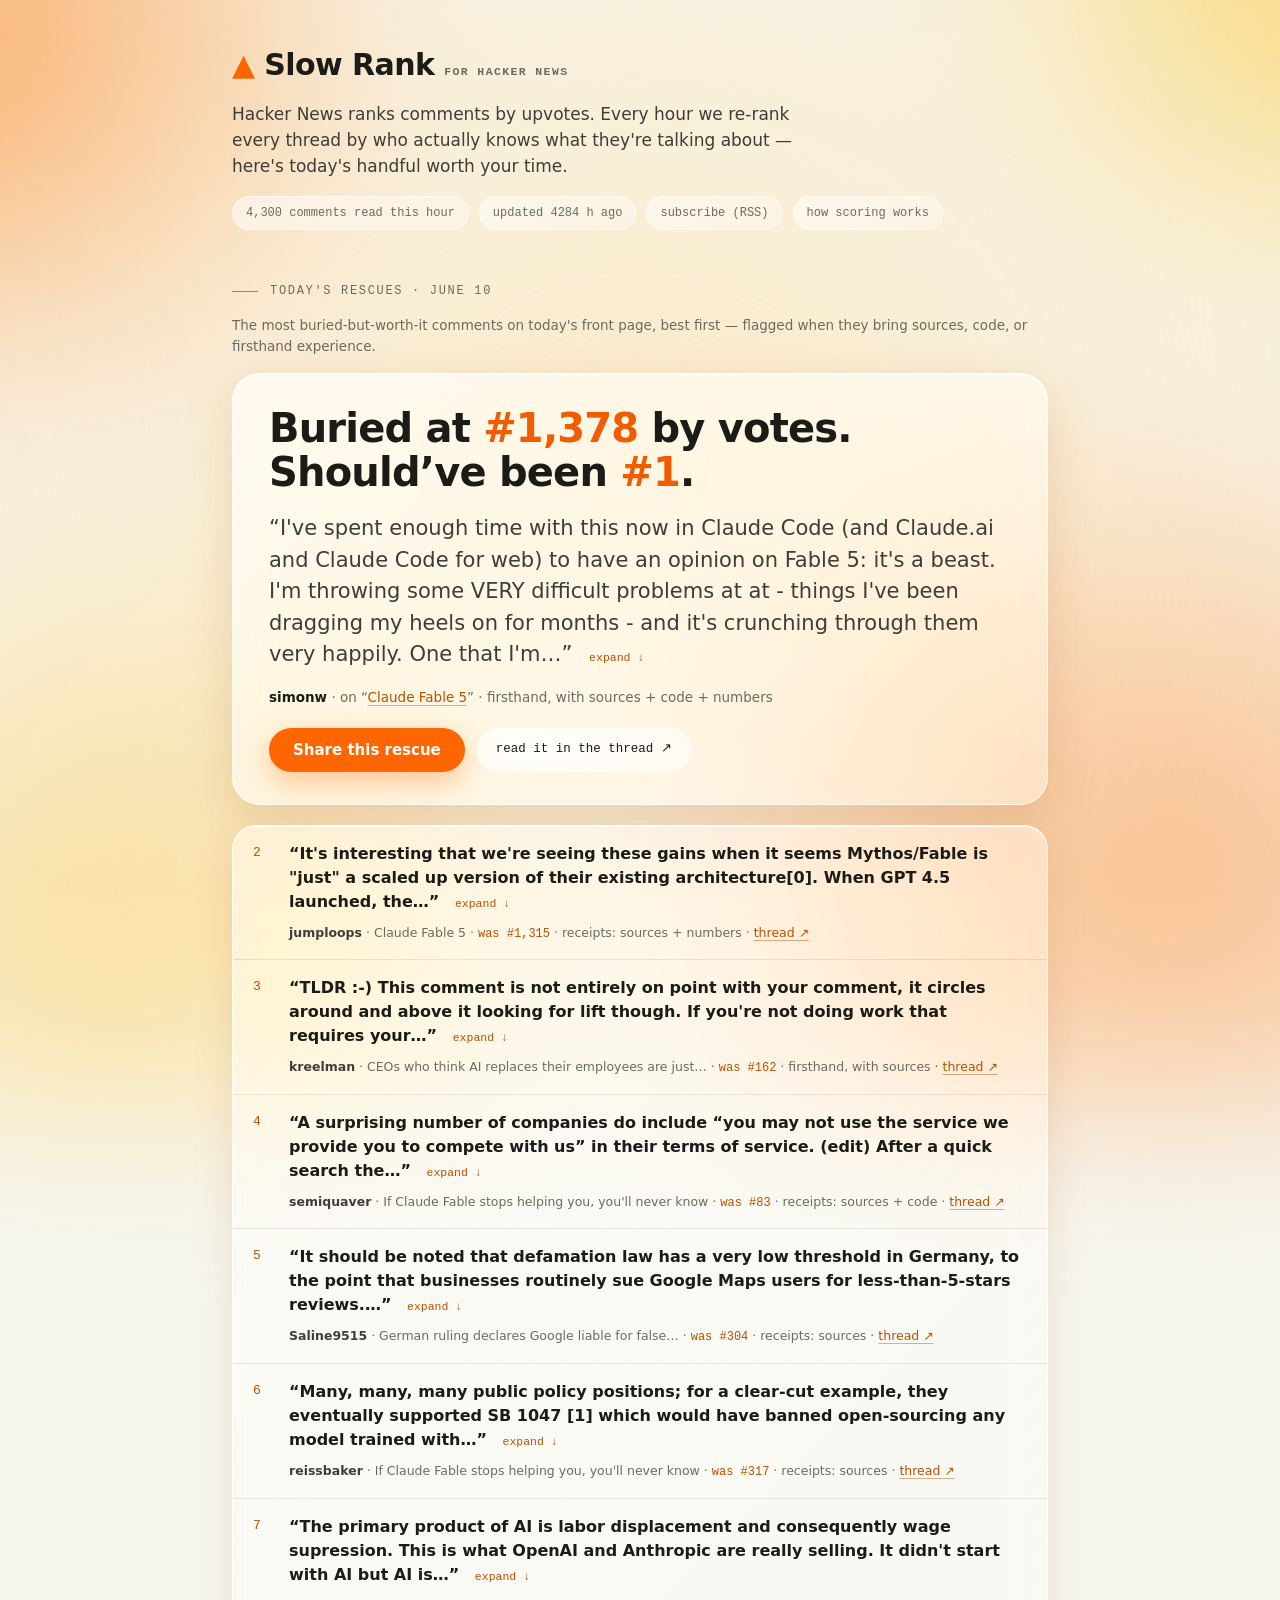
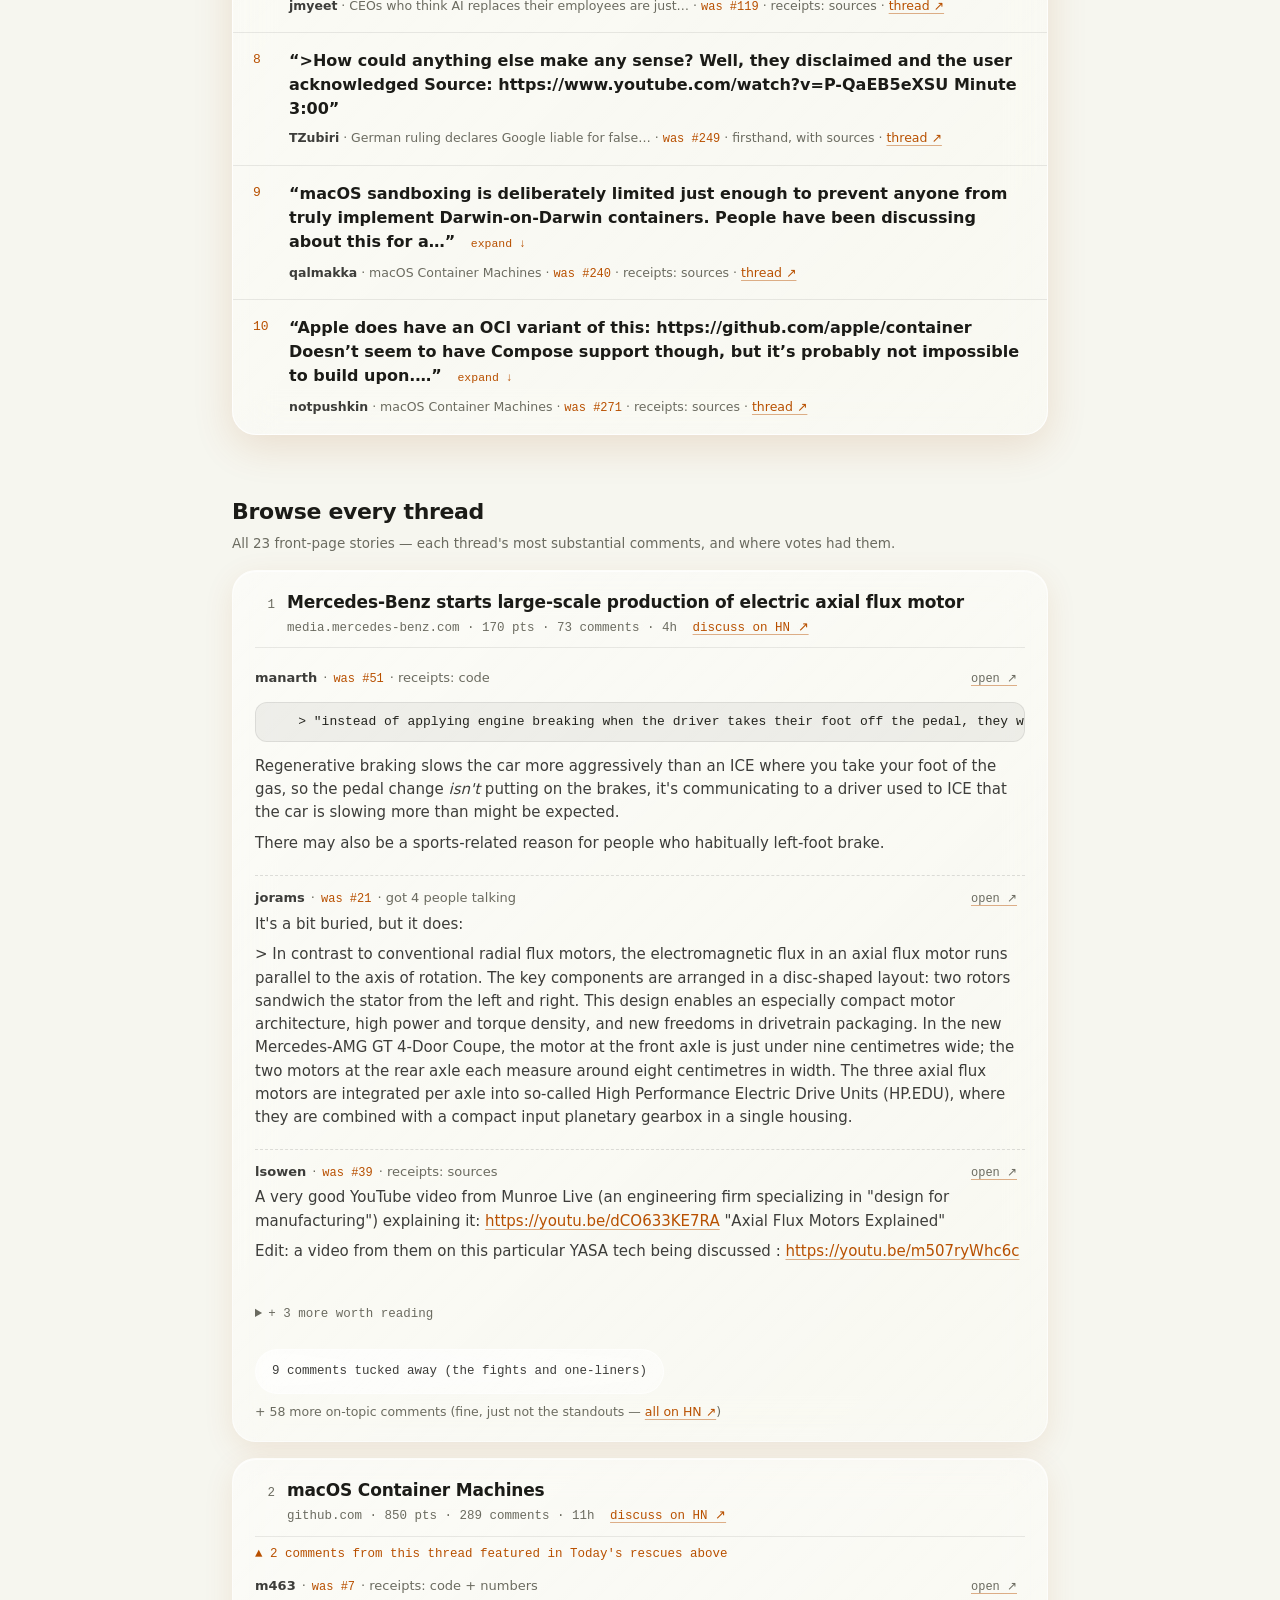
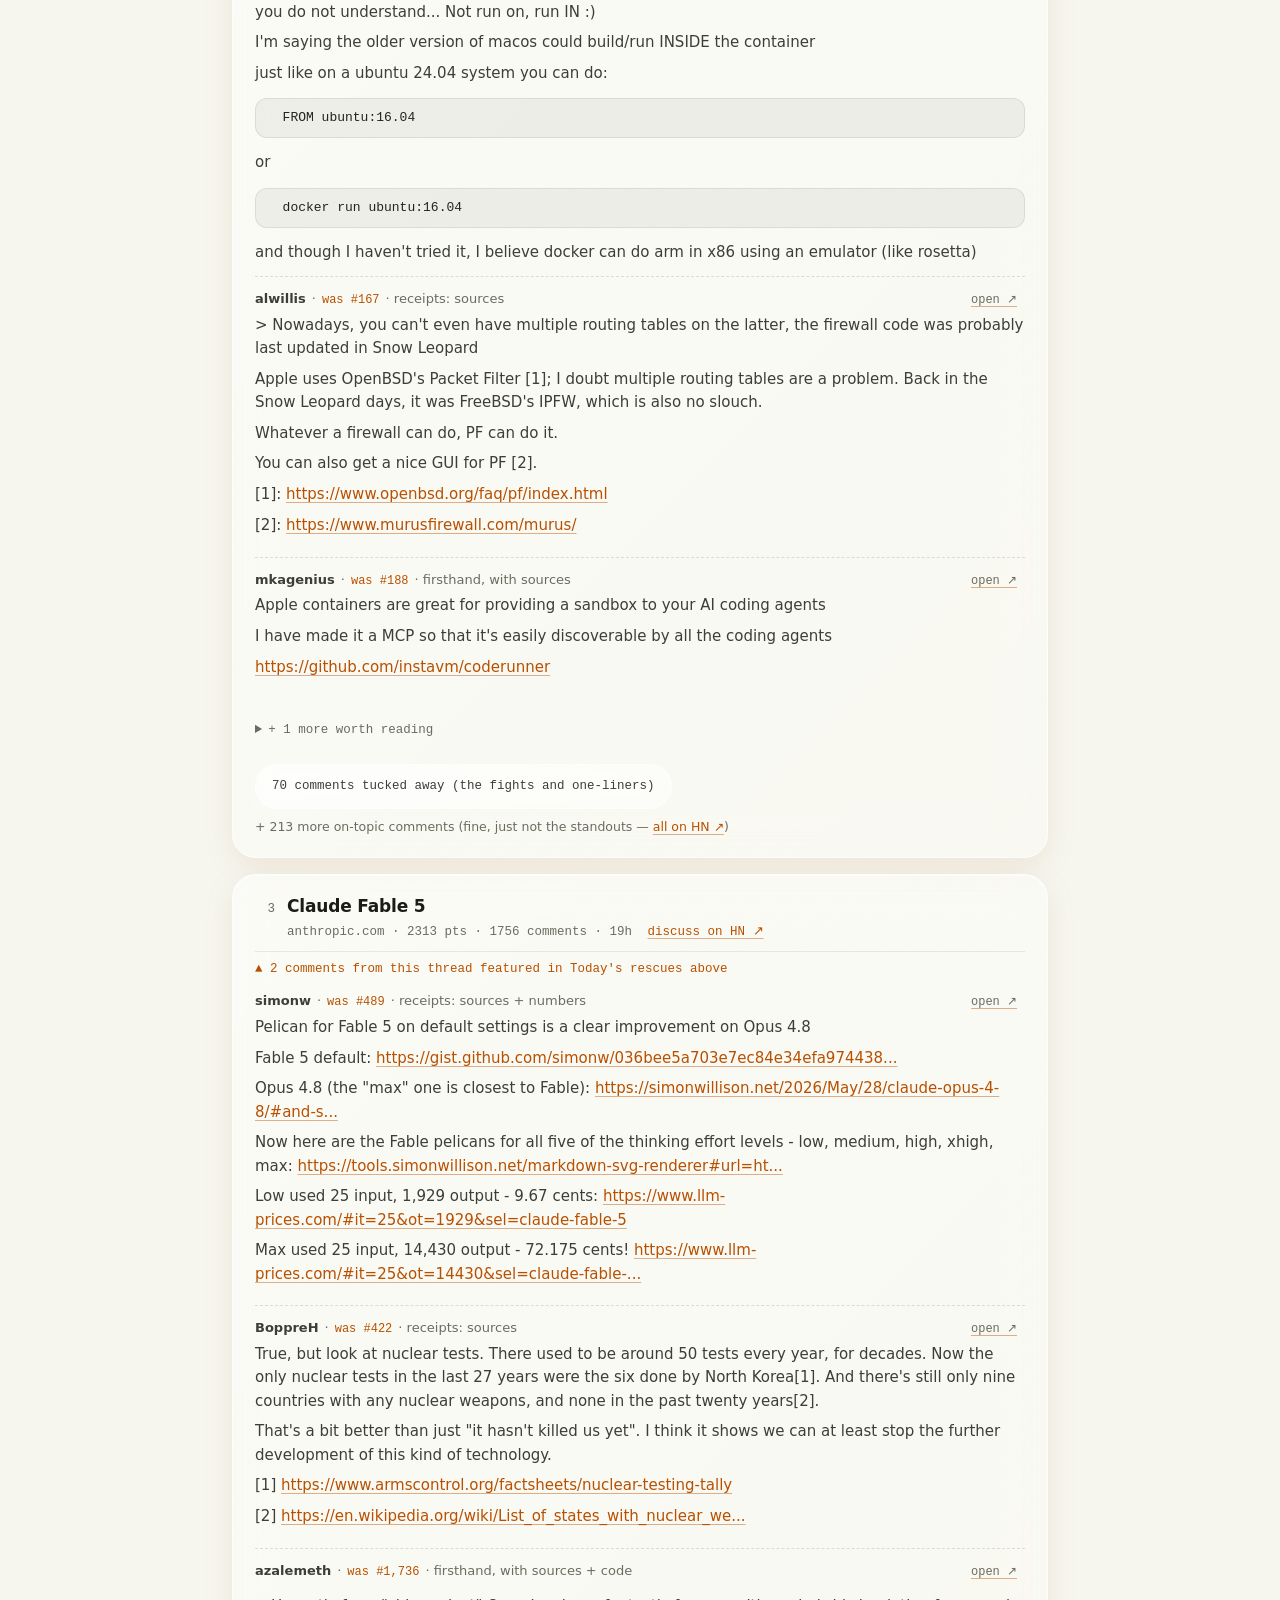
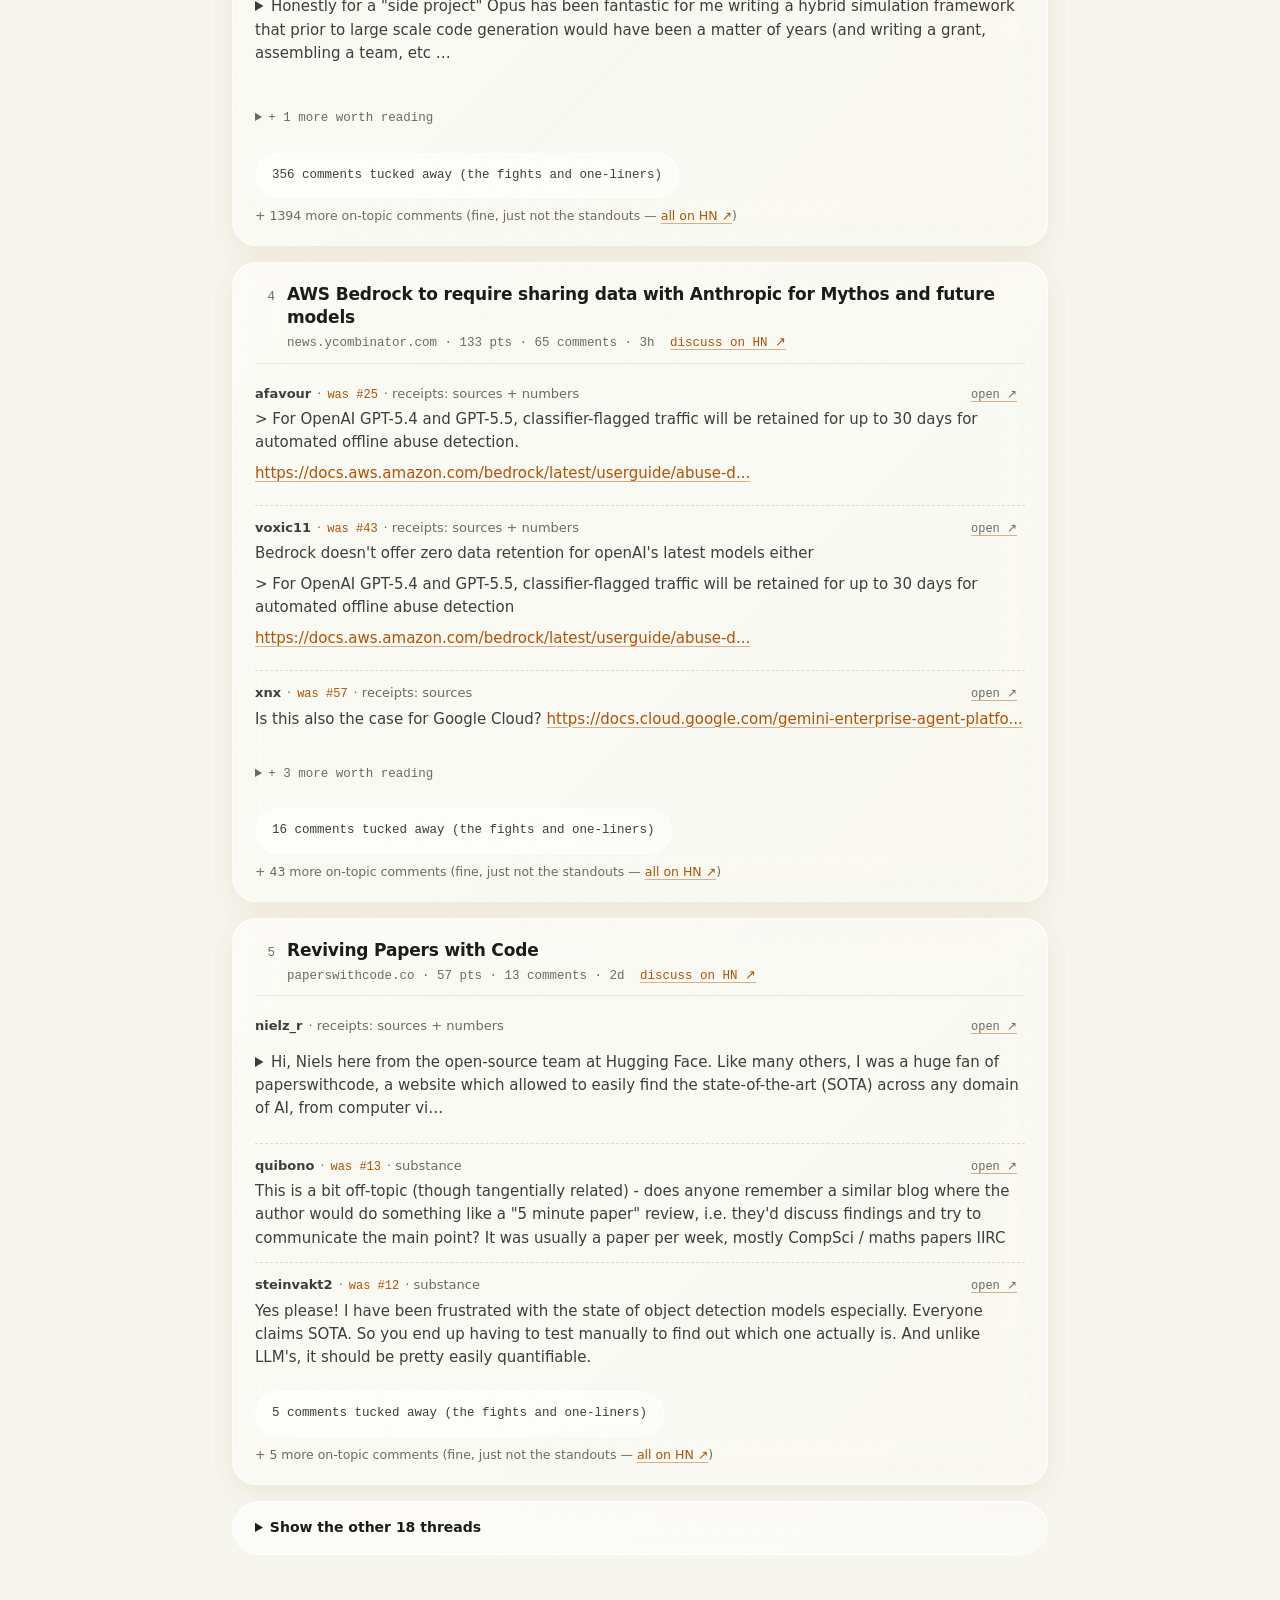
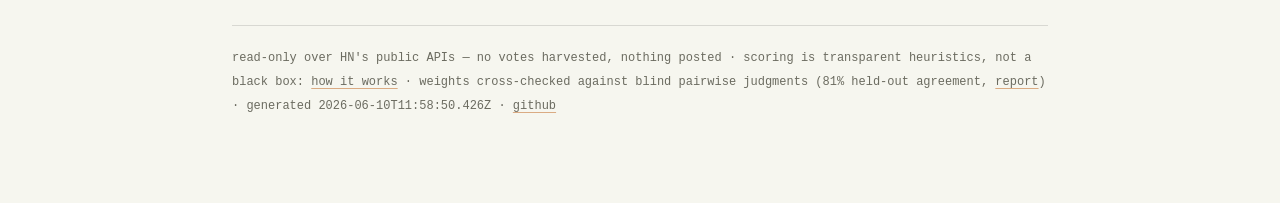
==== commit b2aeedbb: "Theme the liquid-glass UI to Hacker News Glassmorphism stays (frosted backdrop-filter cards, hairlin" ====
--- a/frontpage-reranked.html
+++ b/frontpage-reranked.html
@@ -2,7 +2,7 @@
   <meta name="viewport" content="width=device-width,initial-scale=1">
   <title>Slow Rank — the comment worth reading, surfaced</title>
   <meta name="description" content="Today's rescue: a comment votes buried at #1,378. I've spent enough time with this now in Claude Code (and Claude.ai and Claude Code for web) to have an opinion on Fable…">
-  <link rel="icon" href="data:image/svg+xml,%3Csvg%20xmlns%3D%22http%3A%2F%2Fwww.w3.org%2F2000%2Fsvg%22%20viewBox%3D%220%200%2032%2032%22%3E%3Crect%20width%3D%2232%22%20height%3D%2232%22%20rx%3D%227%22%20fill%3D%22%23FAF9F5%22%2F%3E%3Cpath%20d%3D%22M16%207%20L26%2024%20L6%2024%20Z%22%20fill%3D%22%23D97757%22%2F%3E%3C%2Fsvg%3E">
+  <link rel="icon" href="data:image/svg+xml,%3Csvg%20xmlns%3D%22http%3A%2F%2Fwww.w3.org%2F2000%2Fsvg%22%20viewBox%3D%220%200%2032%2032%22%3E%3Crect%20width%3D%2232%22%20height%3D%2232%22%20rx%3D%227%22%20fill%3D%22%23f6f6ef%22%2F%3E%3Cpath%20d%3D%22M16%207%20L26%2024%20L6%2024%20Z%22%20fill%3D%22%23ff6600%22%2F%3E%3C%2Fsvg%3E">
   <link rel="canonical" href="https://scasella.github.io/hn-slow-rank/">
   <meta property="og:type" content="website">
   <meta property="og:site_name" content="Slow Rank">
@@ -16,92 +16,92 @@
   <meta name="twitter:description" content="Today's rescue: a comment votes buried at #1,378. I've spent enough time with this now in Claude Code (and Claude.ai and Claude Code for web) to have an opinion on Fable…">
   <meta name="twitter:image" content="https://scasella.github.io/hn-slow-rank/og.png">
   <style>
-  :root{--ink:rgba(255,255,255,.97);--body:rgba(255,255,255,.88);--meta:rgba(255,255,255,.68);
-    --hairline:rgba(255,255,255,.30);--hairline-soft:rgba(255,255,255,.16);
-    --glass:linear-gradient(135deg,rgba(255,255,255,.16),rgba(255,255,255,.06));
-    --glass-strong:linear-gradient(135deg,rgba(255,255,255,.24),rgba(255,255,255,.10));
-    --accent:#FFC9A3;
+  :root{--ink:#1b1b17;--body:#3d3d3a;--meta:#6b6b60;
+    --hairline:rgba(255,255,255,.80);--hairline-soft:rgba(255,255,255,.55);
+    --glass:linear-gradient(135deg,rgba(255,255,255,.55),rgba(255,255,255,.30));
+    --glass-strong:linear-gradient(135deg,rgba(255,255,255,.68),rgba(255,255,255,.42));
+    --hn:#ff6600;--hn-big:#f25c00;--hn-deep:#b85000;--hn-dark:#993f00;
     --sans:system-ui,-apple-system,"Segoe UI",Roboto,Helvetica,Arial,sans-serif;
     --mono:ui-monospace,"SF Mono",Menlo,Monaco,Consolas,monospace}
   *{box-sizing:border-box}html{scroll-behavior:smooth}
-  body{margin:0;background:#16112e;color:var(--ink);font-family:var(--sans);font-size:15px;line-height:1.55;-webkit-font-smoothing:antialiased;overflow-x:hidden}
-  .bg{position:fixed;inset:-25%;z-index:-2;pointer-events:none;filter:blur(80px) saturate(150%);
+  body{margin:0;background:#f6f6ef;color:var(--ink);font-family:var(--sans);font-size:15px;line-height:1.55;-webkit-font-smoothing:antialiased;overflow-x:hidden}
+  .bg{position:fixed;inset:-25%;z-index:-2;pointer-events:none;filter:blur(80px) saturate(135%);
     background:
-     radial-gradient(42% 52% at 12% 18%,rgba(255,122,89,.85),transparent 62%),
-     radial-gradient(36% 46% at 88% 12%,rgba(96,205,255,.70),transparent 62%),
-     radial-gradient(46% 56% at 78% 82%,rgba(255,93,162,.65),transparent 62%),
-     radial-gradient(40% 52% at 22% 86%,rgba(255,209,102,.60),transparent 62%),
-     radial-gradient(70% 80% at 50% 50%,rgba(108,75,217,.80),transparent 75%);
+     radial-gradient(42% 52% at 12% 18%,rgba(255,102,0,.50),transparent 62%),
+     radial-gradient(36% 46% at 88% 12%,rgba(255,176,0,.45),transparent 62%),
+     radial-gradient(46% 56% at 78% 82%,rgba(255,123,46,.42),transparent 62%),
+     radial-gradient(40% 52% at 22% 86%,rgba(255,204,112,.50),transparent 62%),
+     radial-gradient(70% 80% at 50% 50%,rgba(255,232,200,.70),transparent 75%);
     animation:drift 26s ease-in-out infinite alternate}
   @keyframes drift{from{transform:translate3d(-2.5%,-1.5%,0) rotate(-2deg) scale(1)}to{transform:translate3d(2.5%,2%,0) rotate(4deg) scale(1.12)}}
-  .grain{position:fixed;inset:0;z-index:-1;pointer-events:none;opacity:.07;background-image:url("data:image/svg+xml;utf8,<svg xmlns='http://www.w3.org/2000/svg' width='160' height='160'><filter id='n'><feTurbulence type='fractalNoise' baseFrequency='0.9' numOctaves='2'/></filter><rect width='160' height='160' filter='url(%23n)' opacity='0.55'/></svg>")}
+  .grain{position:fixed;inset:0;z-index:-1;pointer-events:none;opacity:.05;background-image:url("data:image/svg+xml;utf8,<svg xmlns='http://www.w3.org/2000/svg' width='160' height='160'><filter id='n'><feTurbulence type='fractalNoise' baseFrequency='0.9' numOctaves='2'/></filter><rect width='160' height='160' filter='url(%23n)' opacity='0.55'/></svg>")}
   @media (prefers-reduced-motion:reduce){.bg{animation:none}}
-  a{color:#fff;text-decoration-color:rgba(255,255,255,.45);text-decoration-thickness:1px;text-underline-offset:3px}
-  a:hover{text-decoration-color:#fff}
-  a:focus-visible,button:focus-visible,summary:focus-visible{outline:2px solid #fff;outline-offset:2px;border-radius:6px}
+  a{color:var(--hn-deep);text-decoration-color:rgba(184,80,0,.45);text-decoration-thickness:1px;text-underline-offset:3px}
+  a:hover{color:var(--hn-dark);text-decoration-color:currentColor}
+  a:focus-visible,button:focus-visible,summary:focus-visible{outline:2px solid var(--hn-deep);outline-offset:2px;border-radius:6px}
   .wrap{max-width:860px;margin:0 auto;padding:0 22px}
   .vh{position:absolute;width:1px;height:1px;overflow:hidden;clip:rect(0 0 0 0)}
   .mast{padding:42px 0 0}
-  h1.brand{font-size:30px;font-weight:800;letter-spacing:-.02em;margin:0;color:#fff;text-shadow:0 2px 18px rgba(0,0,0,.30)}
-  .brand .tri{color:var(--accent)}
+  h1.brand{font-size:30px;font-weight:800;letter-spacing:-.02em;margin:0;color:var(--ink)}
+  .brand .tri{color:var(--hn)}
   .brand .bsub{font-family:var(--mono);font-size:11.5px;letter-spacing:.12em;text-transform:uppercase;color:var(--meta);margin-left:10px}
-  .deck{font-size:17px;color:var(--body);margin:12px 0 0;max-width:580px;line-height:1.55;text-shadow:0 1px 12px rgba(0,0,0,.25)}
+  .deck{font-size:17px;color:var(--body);margin:12px 0 0;max-width:580px;line-height:1.55}
   .mnav{font-family:var(--mono);font-size:12px;color:var(--meta);margin-top:16px;display:flex;gap:10px;flex-wrap:wrap;align-items:center}
   .mnav a,.mnav span{color:var(--meta);background:var(--glass);border:1px solid var(--hairline-soft);border-radius:999px;padding:7px 13px;text-decoration:none;backdrop-filter:blur(14px);-webkit-backdrop-filter:blur(14px)}
-  .mnav a:hover{color:#fff;border-color:var(--hairline)}
+  .mnav a:hover{color:var(--hn-dark);border-color:var(--hairline)}
   .eyebrow{font-family:var(--mono);font-size:12px;letter-spacing:.14em;text-transform:uppercase;color:var(--meta);display:flex;align-items:center;gap:12px;margin:0 0 14px}
-  .eyebrow::before{content:"";width:26px;height:1.5px;background:var(--accent)}
-  h2{font-size:22px;font-weight:700;letter-spacing:-.015em;margin:0 0 4px;color:#fff}
+  .eyebrow::before{content:"";width:26px;height:1.5px;background:var(--hn)}
+  h2{font-size:22px;font-weight:700;letter-spacing:-.015em;margin:0 0 4px;color:var(--ink)}
   .secsub{color:var(--meta);font-size:13.5px;margin:0 0 16px}
   .rescues{margin-top:52px}
-  .heroitem{background:var(--glass-strong);backdrop-filter:blur(26px) saturate(160%);-webkit-backdrop-filter:blur(26px) saturate(160%);border:1px solid var(--hairline);border-radius:28px;padding:32px 36px;margin-bottom:20px;box-shadow:0 20px 60px rgba(0,0,0,.35),inset 0 1px 0 rgba(255,255,255,.40)}
-  .bigstat{font-size:clamp(26px,4vw,40px);font-weight:800;line-height:1.12;letter-spacing:-.02em;margin:0 0 18px;color:#fff;text-shadow:0 2px 22px rgba(0,0,0,.25)}
-  .bigstat b{color:var(--accent);font-weight:800}
+  .heroitem{background:var(--glass-strong);backdrop-filter:blur(26px) saturate(150%);-webkit-backdrop-filter:blur(26px) saturate(150%);border:1px solid var(--hairline);border-radius:28px;padding:32px 36px;margin-bottom:20px;box-shadow:0 16px 50px rgba(166,80,0,.18),inset 0 1px 0 rgba(255,255,255,.90)}
+  .bigstat{font-size:clamp(26px,4vw,40px);font-weight:800;line-height:1.12;letter-spacing:-.02em;margin:0 0 18px;color:var(--ink)}
+  .bigstat b{color:var(--hn-big);font-weight:800}
   .pull{font-size:clamp(17px,2.4vw,21px);font-weight:500;line-height:1.5;margin:0;color:var(--body)}
-  .pmore{font-family:var(--mono);font-size:11.5px;color:var(--accent);background:none;border:none;cursor:pointer;padding:6px 8px;margin-left:2px;white-space:nowrap}
-  .pmore:hover{color:#fff;text-decoration:underline}
+  .pmore{font-family:var(--mono);font-size:11.5px;color:var(--hn-deep);background:none;border:none;cursor:pointer;padding:6px 8px;margin-left:2px;white-space:nowrap}
+  .pmore:hover{color:var(--hn-dark);text-decoration:underline}
   .rfull{margin-top:10px;font-size:15px;color:var(--body);overflow-wrap:break-word}
   .rfull p{margin:.5em 0}
-  .rfull pre{background:rgba(0,0,0,.35);border:1px solid var(--hairline-soft);color:#EDE9F7;padding:9px 11px;border-radius:12px;overflow:auto;font-size:13px;font-family:var(--mono)}
+  .rfull pre{background:rgba(0,0,0,.05);border:1px solid rgba(0,0,0,.08);color:#23231d;padding:9px 11px;border-radius:12px;overflow:auto;font-size:13px;font-family:var(--mono)}
   .rfull .pmore{display:block;margin:10px 0 0;padding-left:0}
   .hmeta{margin:16px 0 0;font-size:13.5px;color:var(--meta)}
-  .hmeta b{color:#fff}
+  .hmeta b{color:var(--ink)}
   .heroactions{margin-top:20px;display:flex;gap:12px;align-items:center;flex-wrap:wrap}
-  .share{font-family:var(--sans);font-size:14px;font-weight:700;color:#231a33;background:#fff;border:none;border-radius:999px;padding:13px 24px;cursor:pointer;min-height:44px;box-shadow:0 10px 30px rgba(0,0,0,.30);transition:transform .15s ease}
-  .share:hover{transform:translateY(-1px)}
-  .ghost{display:inline-flex;align-items:center;font-family:var(--mono);font-size:12.5px;color:#fff;background:var(--glass);border:1px solid var(--hairline);border-radius:999px;padding:11px 18px;cursor:pointer;text-decoration:none;min-height:44px;backdrop-filter:blur(14px);-webkit-backdrop-filter:blur(14px)}
-  .ghost:hover{border-color:#fff}
-  .rlist{list-style:none;counter-reset:r 1;margin:0;padding:0;background:var(--glass);backdrop-filter:blur(22px) saturate(150%);-webkit-backdrop-filter:blur(22px) saturate(150%);border:1px solid var(--hairline);border-radius:24px;overflow:hidden;box-shadow:0 14px 44px rgba(0,0,0,.30),inset 0 1px 0 rgba(255,255,255,.30)}
-  .ritem{counter-increment:r;padding:16px 20px 16px 56px;border-bottom:1px solid rgba(255,255,255,.12);position:relative}
+  .share{font-family:var(--sans);font-size:15px;font-weight:700;color:#fff;background:var(--hn);border:none;border-radius:999px;padding:13px 24px;cursor:pointer;min-height:44px;box-shadow:0 10px 28px rgba(255,102,0,.35);transition:transform .15s ease,background .15s ease}
+  .share:hover{transform:translateY(-1px);background:#e65c00}
+  .ghost{display:inline-flex;align-items:center;font-family:var(--mono);font-size:12.5px;color:var(--ink);background:var(--glass);border:1px solid var(--hairline);border-radius:999px;padding:11px 18px;cursor:pointer;text-decoration:none;min-height:44px;backdrop-filter:blur(14px);-webkit-backdrop-filter:blur(14px)}
+  .ghost:hover{border-color:var(--hn);color:var(--hn-dark)}
+  .rlist{list-style:none;counter-reset:r 1;margin:0;padding:0;background:var(--glass);backdrop-filter:blur(22px) saturate(145%);-webkit-backdrop-filter:blur(22px) saturate(145%);border:1px solid var(--hairline);border-radius:24px;overflow:hidden;box-shadow:0 12px 40px rgba(166,80,0,.14),inset 0 1px 0 rgba(255,255,255,.80)}
+  .ritem{counter-increment:r;padding:16px 20px 16px 56px;border-bottom:1px solid rgba(0,0,0,.08);position:relative}
   .ritem:last-child{border-bottom:none}
-  .ritem::before{content:counter(r);position:absolute;left:20px;top:17px;font-family:var(--mono);font-size:13px;color:var(--accent)}
+  .ritem::before{content:counter(r);position:absolute;left:20px;top:17px;font-family:var(--mono);font-size:13px;color:var(--hn-deep)}
   .rq{display:block;font-size:16px;font-weight:550;line-height:1.5;color:var(--ink);margin:0}
   .rmeta{margin:7px 0 0;font-size:12.5px;color:var(--meta)}
   .rmeta b{color:var(--body)}
-  .was{font-family:var(--mono);font-size:12px;color:var(--accent)}
+  .was{font-family:var(--mono);font-size:12px;color:var(--hn-deep)}
   .digest{margin-top:60px}
-  .story{background:var(--glass);backdrop-filter:blur(22px) saturate(150%);-webkit-backdrop-filter:blur(22px) saturate(150%);border:1px solid var(--hairline-soft);border-radius:24px;padding:20px 22px;margin:0 0 16px;box-shadow:0 10px 36px rgba(0,0,0,.25),inset 0 1px 0 rgba(255,255,255,.25)}
-  .shead{display:flex;gap:12px;align-items:flex-start;padding-bottom:9px;border-bottom:1px solid rgba(255,255,255,.12)}
+  .story{background:var(--glass);backdrop-filter:blur(22px) saturate(145%);-webkit-backdrop-filter:blur(22px) saturate(145%);border:1px solid var(--hairline-soft);border-radius:24px;padding:20px 22px;margin:0 0 16px;box-shadow:0 8px 30px rgba(166,80,0,.10),inset 0 1px 0 rgba(255,255,255,.70)}
+  .shead{display:flex;gap:12px;align-items:flex-start;padding-bottom:9px;border-bottom:1px solid rgba(0,0,0,.08)}
   .srank{font-family:var(--mono);font-size:12.5px;color:var(--meta);min-width:20px;text-align:right;padding-top:5px}
   .stitle h3{font-size:17px;font-weight:700;letter-spacing:-.01em;margin:0;line-height:1.35}
-  .stitle h3 a{color:#fff;text-decoration:none}
+  .stitle h3 a{color:var(--ink);text-decoration:none}
   .stitle h3 a:hover{text-decoration:underline}
   .smeta{font-family:var(--mono);font-size:12.5px;color:var(--meta);margin:5px 0 0}
   .hnlink{margin-left:8px}
   .prior{font-family:var(--mono);font-size:12.5px;color:var(--meta);margin:6px 0 0}
   .lane{margin-top:8px}
-  .featurednote{font-family:var(--mono);font-size:12.5px;color:var(--accent);margin:8px 0 0}
-  .comment{padding:12px 0;border-top:1px dashed rgba(255,255,255,.16)}
+  .featurednote{font-family:var(--mono);font-size:12.5px;color:var(--hn-deep);margin:8px 0 0}
+  .comment{padding:12px 0;border-top:1px dashed rgba(0,0,0,.12)}
   .comment:first-of-type{border-top:none}
   .cmeta{font-size:13px;color:var(--meta);margin:0 0 4px;display:flex;gap:6px;align-items:baseline;flex-wrap:wrap}
   .author{color:var(--body);font-weight:700}
   .permalink{margin-left:auto;font-family:var(--mono);font-size:12px;color:var(--meta);padding:6px 8px;margin-top:-6px;margin-bottom:-6px}
   .ctext{font-size:15px;color:var(--body);overflow-wrap:break-word}.ctext p{margin:.5em 0}
-  .ctext pre{background:rgba(0,0,0,.35);border:1px solid var(--hairline-soft);color:#EDE9F7;padding:9px 11px;border-radius:12px;overflow:auto;font-size:13px;font-family:var(--mono)}
+  .ctext pre{background:rgba(0,0,0,.05);border:1px solid rgba(0,0,0,.08);color:#23231d;padding:9px 11px;border-radius:12px;overflow:auto;font-size:13px;font-family:var(--mono)}
   details.ctext summary{cursor:pointer;padding:10px 0;min-height:24px;color:var(--body)}details.ctext .full{margin-top:6px}
   details.more{margin-top:8px}
   details.more summary{cursor:pointer;font-family:var(--mono);font-size:12.5px;color:var(--meta);padding:14px 0;min-height:16px}
-  details.more summary:hover{color:#fff}
+  details.more summary:hover{color:var(--hn-dark)}
   details.wide{margin:8px 0}
   details.wide > summary{cursor:pointer;font-family:var(--mono);font-size:12.5px;color:var(--body);background:var(--glass);border:1px solid var(--hairline-soft);border-radius:12px;padding:12px 14px}
   .fold{margin-top:10px}
@@ -110,13 +110,13 @@
   .foldnote{font-size:13px;color:var(--meta);padding:8px 4px 2px}
   .ordinary{font-size:12.5px;color:var(--meta);margin:8px 0 0}
   details.morestories{margin-top:4px}
-  details.morestories > summary{cursor:pointer;font-family:var(--sans);font-weight:600;font-size:14px;color:#fff;background:var(--glass-strong);border:1px solid var(--hairline);border-radius:999px;padding:15px 22px;list-style-position:inside;backdrop-filter:blur(18px);-webkit-backdrop-filter:blur(18px);box-shadow:inset 0 1px 0 rgba(255,255,255,.30)}
-  details.morestories > summary:hover{border-color:#fff}
+  details.morestories > summary{cursor:pointer;font-family:var(--sans);font-weight:600;font-size:14px;color:var(--ink);background:var(--glass-strong);border:1px solid var(--hairline);border-radius:999px;padding:15px 22px;list-style-position:inside;backdrop-filter:blur(18px);-webkit-backdrop-filter:blur(18px);box-shadow:inset 0 1px 0 rgba(255,255,255,.85)}
+  details.morestories > summary:hover{border-color:var(--hn)}
   details.morestories[open] > summary{margin-bottom:16px}
-  footer{margin:70px 0 0;padding:20px 0 100px;border-top:1px solid rgba(255,255,255,.18);font-family:var(--mono);font-size:12px;color:var(--meta);line-height:2}
-  footer a{color:var(--meta)}footer a:hover{color:#fff}
+  footer{margin:70px 0 0;padding:20px 0 100px;border-top:1px solid rgba(0,0,0,.12);font-family:var(--mono);font-size:12px;color:var(--meta);line-height:2}
+  footer a{color:var(--meta)}footer a:hover{color:var(--hn-dark)}
   @supports not ((backdrop-filter:blur(1px)) or (-webkit-backdrop-filter:blur(1px))){
-    .heroitem,.rlist,.story,.fold summary,.details.wide > summary,.mnav a,.mnav span,.ghost,details.morestories > summary{background:rgba(30,23,58,.92)}
+    .heroitem,.rlist,.story,.fold summary,details.wide > summary,.mnav a,.mnav span,.ghost,details.morestories > summary{background:rgba(255,253,248,.95)}
   }
   @media (max-width:680px){
     .mast{padding-top:28px}
@@ -125,7 +125,7 @@
     .ritem::before{left:16px}
     .permalink{margin-left:0}
     .ctext pre,.rfull pre{font-size:12px}
-    .bg{filter:blur(60px) saturate(150%)}
+    .bg{filter:blur(60px) saturate(135%)}
   }</style></head><body>
   <div class="bg" aria-hidden="true"></div>
   <div class="grain" aria-hidden="true"></div>
@@ -134,8 +134,8 @@
     <h1 class="brand"><span class="tri" aria-hidden="true">▲</span> Slow Rank<span class="bsub">for Hacker News</span></h1>
     <p class="deck">Hacker News ranks comments by upvotes. Every hour we re-rank every thread by who actually knows what they're talking about &mdash; here's today's handful worth your time.</p>
     <p class="mnav">
-      <span>4,256 comments read this hour</span>
-      <span class="fresh" id="fresh" data-t="2026-06-10T11:51:52.956Z">updates hourly</span>
+      <span>4,300 comments read this hour</span>
+      <span class="fresh" id="fresh" data-t="2026-06-10T11:58:50.426Z">updates hourly</span>
       <a href="feed.xml">subscribe (RSS)</a>
       <a href="https://github.com/scasella/hn-slow-rank#how-it-scores">how scoring works</a>
       <a href="https://github.com/scasella/hn-slow-rank">source</a>
@@ -176,7 +176,7 @@
       <button class="pmore" data-expand="x-48470497" data-quote="q-48470497" aria-expanded="false" aria-controls="x-48470497">expand ↓</button></p>
     <div class="rfull" id="x-48470497" hidden>TLDR :-)<p>This comment is not entirely on point with your comment, it circles around and above it looking for lift though.<p>If you&#x27;re not doing work that requires your code to stay in home nation data centres, Claude for Deepseek, Deepclaude (<a target="_blank" rel="noopener noreferrer nofollow" href="https:&#x2F;&#x2F;github.com&#x2F;aattaran&#x2F;deepclaude" rel="nofollow">https:&#x2F;&#x2F;github.com&#x2F;aattaran&#x2F;deepclaude</a>) is a great way to get better at using Claude like tools for software development. It even does a pretty good job of putting together cover letters for job applications...<p>Using Deepclaude is very much cheaper than using claude... For hobby projects, I&#x27;ve found it useful. A recipe (for cooking) management app I&#x27;ve made took a couple of hours to put together and cost $US 0.5. Claude is far more expensive.<p>The downsides of Deepclaude for many are:-<p>- DeepSeek is a Chinese corporation so the Chinese Communist Party may ask for data if it wants it.<p>- DeepClaude isn&#x27;t as fast as normal Claude, though it&#x27;s still pretty fast and I think fast enough (YMMV).<p>- DeepClaude might not be as optimised for various code issues that Claude may be able to solve more quickly or effectively.<p>- The same safeguards are probably on DeepSeek, but you won&#x27;t be &quot;wasting&quot; as much money as you might on using Claude.<p>Inference focused hardware (<a target="_blank" rel="noopener noreferrer nofollow" href="https:&#x2F;&#x2F;www.youtube.com&#x2F;watch?v=nvPqHoVSenE" rel="nofollow">https:&#x2F;&#x2F;www.youtube.com&#x2F;watch?v=nvPqHoVSenE</a>, AI generated speech) may in the medium future cause a large enough cost&#x2F;energy reduction for LLM tools like Claude to make local LLMs more attractive.<p>Inference focused hardware would make running Open Source models like DeepSeek on local machines far cheaper and control over safeguards would return to the end user.<p>Hopefully this leads to a localised LLM provision market where local businesses provide varieties of these &quot;local&quot; LLM services. Here, local could mean on premise through to state or nationally based LLM services. Eventually, government orgs outside of the US may demand this kind of LLM use, in the same way governments legally require data to be stored within national borders for many critical government functions.<p>A bloke can dream I guess...<p>...Could affordable inference focused hardware also cause the bottom to fall out of these stock market bending valuations for AI corps and their datacentre obsessions?... Not to mention the societal costs caused by the AI super corps building these data centres. At the moment, they&#x27;re nearly making a profit... They seem almost like speculative companies... Is that a term?
       <button class="pmore" data-collapse="x-48470497" data-quote="q-48470497">show less ↑</button></div>
-    <p class="rmeta"><b>kreelman</b> · CEOs who think AI replaces their employees are just… · <span class="was">was #161</span> · firsthand, with sources · <a target="_blank" rel="noopener" href="https://news.ycombinator.com/item?id=48470497">thread ↗</a></p>
+    <p class="rmeta"><b>kreelman</b> · CEOs who think AI replaces their employees are just… · <span class="was">was #162</span> · firsthand, with sources · <a target="_blank" rel="noopener" href="https://news.ycombinator.com/item?id=48470497">thread ↗</a></p>
   </li><li class="ritem" id="r-48468442">
     <p class="rq" id="q-48468442">&ldquo;A surprising number of companies do include “you may not use the service we provide you to compete with us” in their terms of service. (edit) After a quick search the…&rdquo;
       <button class="pmore" data-expand="x-48468442" data-quote="q-48468442" aria-expanded="false" aria-controls="x-48468442">expand ↓</button></p>
@@ -193,13 +193,13 @@
     <div class="rfull" id="x-48473419" hidden>It should be noted that defamation law has a very low threshold in Germany, to the point that businesses routinely sue Google Maps users for less-than-5-stars reviews. Google had to change their display of reviews because of this.<p>Three stars review is taken down for &quot;libel&quot;: <a target="_blank" rel="noopener noreferrer nofollow" href="https:&#x2F;&#x2F;support.google.com&#x2F;maps&#x2F;thread&#x2F;367778263&#x2F;google-maps-ratings-and-reviews-becoming-increasingly-useless?hl=de" rel="nofollow">https:&#x2F;&#x2F;support.google.com&#x2F;maps&#x2F;thread&#x2F;367778263&#x2F;google-maps...</a><p>HNer gets a legal threat after saying that he didn&#x27;t like a doctor: <a target="_blank" rel="noopener noreferrer nofollow" href="https:&#x2F;&#x2F;news.ycombinator.com&#x2F;item?id=44734895">https:&#x2F;&#x2F;news.ycombinator.com&#x2F;item?id=44734895</a><p>Google maps german policy:
 <a target="_blank" rel="noopener noreferrer nofollow" href="https:&#x2F;&#x2F;support.google.com&#x2F;contributionpolicy&#x2F;answer&#x2F;16997273?hl=en" rel="nofollow">https:&#x2F;&#x2F;support.google.com&#x2F;contributionpolicy&#x2F;answer&#x2F;1699727...</a><p>Meanwhile, service in Germany is still rather poor (especially if you have children), but at least no one can complain!
       <button class="pmore" data-collapse="x-48473419" data-quote="q-48473419">show less ↑</button></div>
-    <p class="rmeta"><b>Saline9515</b> · German ruling declares Google liable for false… · <span class="was">was #302</span> · receipts: sources · <a target="_blank" rel="noopener" href="https://news.ycombinator.com/item?id=48473419">thread ↗</a></p>
+    <p class="rmeta"><b>Saline9515</b> · German ruling declares Google liable for false… · <span class="was">was #304</span> · receipts: sources · <a target="_blank" rel="noopener" href="https://news.ycombinator.com/item?id=48473419">thread ↗</a></p>
   </li><li class="ritem" id="r-48470326">
     <p class="rq" id="q-48470326">&ldquo;Many, many, many public policy positions; for a clear-cut example, they eventually supported SB 1047 [1] which would have banned open-sourcing any model trained with…&rdquo;
       <button class="pmore" data-expand="x-48470326" data-quote="q-48470326" aria-expanded="false" aria-controls="x-48470326">expand ↓</button></p>
     <div class="rfull" id="x-48470326" hidden>Many, many, many public policy positions; for a clear-cut example, they eventually supported SB 1047 [1] which would have banned open-sourcing any model trained with over 10^26 FLOPS (i.e. what Anthropic reportedly used to train Mythos). Their &quot;Responsible Scaling Policy&quot; [2] — a set of policy proposals that includes recommendations for government regulation — specifically calls out requiring &quot;third-party controls&quot; on model weights to prevent access; for developers to prevent &quot;modification of models&quot; such as fine-tuning (obviously impossible for open-source or open-weight models); prevent usage of model weights in &quot;Automated R&amp;D in key domains&quot; which they specifically call out AI development as a key domain (again, obviously impossible for open-source); etc etc.<p>They want to ban open-source AI and are not shy about it.<p>1: <a target="_blank" rel="noopener noreferrer nofollow" href="https:&#x2F;&#x2F;campustechnology.com&#x2F;articles&#x2F;2024&#x2F;08&#x2F;26&#x2F;anthropic-announces-cautious-support-for-new-california-ai-regulation-legislation.aspx" rel="nofollow">https:&#x2F;&#x2F;campustechnology.com&#x2F;articles&#x2F;2024&#x2F;08&#x2F;26&#x2F;anthropic-a...</a><p>2: <a target="_blank" rel="noopener noreferrer nofollow" href="https:&#x2F;&#x2F;www.anthropic.com&#x2F;responsible-scaling-policy" rel="nofollow">https:&#x2F;&#x2F;www.anthropic.com&#x2F;responsible-scaling-policy</a>
       <button class="pmore" data-collapse="x-48470326" data-quote="q-48470326">show less ↑</button></div>
-    <p class="rmeta"><b>reissbaker</b> · If Claude Fable stops helping you, you'll never know · <span class="was">was #316</span> · receipts: sources · <a target="_blank" rel="noopener" href="https://news.ycombinator.com/item?id=48470326">thread ↗</a></p>
+    <p class="rmeta"><b>reissbaker</b> · If Claude Fable stops helping you, you'll never know · <span class="was">was #317</span> · receipts: sources · <a target="_blank" rel="noopener" href="https://news.ycombinator.com/item?id=48470326">thread ↗</a></p>
   </li><li class="ritem" id="r-48467309">
     <p class="rq" id="q-48467309">&ldquo;The primary product of AI is labor displacement and consequently wage supression. This is what OpenAI and Anthropic are really selling. It didn't start with AI but AI is…&rdquo;
       <button class="pmore" data-expand="x-48467309" data-quote="q-48467309" aria-expanded="false" aria-controls="x-48467309">expand ↓</button></p>
@@ -208,7 +208,7 @@
     <p class="rmeta"><b>jmyeet</b> · CEOs who think AI replaces their employees are just… · <span class="was">was #119</span> · receipts: sources · <a target="_blank" rel="noopener" href="https://news.ycombinator.com/item?id=48467309">thread ↗</a></p>
   </li><li class="ritem" id="r-48472700">
     <p class="rq">&ldquo;&gt;How could anything else make any sense? Well, they disclaimed and the user acknowledged Source: https://www.youtube.com/watch?v=P-QaEB5eXSU Minute 3:00&rdquo;</p>
-    <p class="rmeta"><b>TZubiri</b> · German ruling declares Google liable for false… · <span class="was">was #247</span> · firsthand, with sources · <a target="_blank" rel="noopener" href="https://news.ycombinator.com/item?id=48472700">thread ↗</a></p>
+    <p class="rmeta"><b>TZubiri</b> · German ruling declares Google liable for false… · <span class="was">was #249</span> · firsthand, with sources · <a target="_blank" rel="noopener" href="https://news.ycombinator.com/item?id=48472700">thread ↗</a></p>
   </li><li class="ritem" id="r-48472787">
     <p class="rq" id="q-48472787">&ldquo;macOS sandboxing is deliberately limited just enough to prevent anyone from truly implement Darwin-on-Darwin containers. People have been discussing about this for a…&rdquo;
       <button class="pmore" data-expand="x-48472787" data-quote="q-48472787" aria-expanded="false" aria-controls="x-48472787">expand ↓</button></p>
@@ -232,23 +232,23 @@
       <span class="srank" aria-hidden="true">1</span>
       <div class="stitle">
         <h3 id="st-48472877"><a target="_blank" rel="noopener" href="https://media.mercedes-benz.com/en/article/bebac2af-acdc-465a-9538-adb0bf3d8ccf">Mercedes‑Benz starts large‑scale production of electric axial flux motor</a></h3>
-        <p class="smeta">media.mercedes-benz.com · 164 pts · 70 comments · 4h
+        <p class="smeta">media.mercedes-benz.com · 170 pts · 73 comments · 4h
           <a class="hnlink" target="_blank" rel="noopener" href="https://news.ycombinator.com/item?id=48472877">discuss on HN ↗</a></p>
         
       </div>
     </div>
     <div class="lane"><div class="comment">
-    <p class="cmeta"><b class="author">manarth</b> · <span class="was">was #49</span> · receipts: code
+    <p class="cmeta"><b class="author">manarth</b> · <span class="was">was #51</span> · receipts: code
       <a class="permalink" target="_blank" rel="noopener" href="https://news.ycombinator.com/item?id=48474261" aria-label="Open this comment on Hacker News">open&nbsp;↗</a></p>
     <div class="ctext"><p><pre><code>    &gt; &quot;instead of applying engine breaking when the driver takes their foot off the pedal, they went to great lengths to _move the break pedal_ in proportion to the amount of engine breaking that is currently being applied as per the VCUs command&quot;
 </code></pre>
 Regenerative braking slows the car more aggressively than an ICE where you take your foot of the gas, so the pedal change <i>isn&#x27;t</i> putting on the brakes, it&#x27;s communicating to a driver used to ICE that the car is slowing more than might be expected.<p>There may also be a sports-related reason for people who habitually left-foot brake.</div>
   </div><div class="comment">
-    <p class="cmeta"><b class="author">jorams</b> · <span class="was">was #20</span> · got 4 people talking
+    <p class="cmeta"><b class="author">jorams</b> · <span class="was">was #21</span> · got 4 people talking
       <a class="permalink" target="_blank" rel="noopener" href="https://news.ycombinator.com/item?id=48473720" aria-label="Open this comment on Hacker News">open&nbsp;↗</a></p>
     <div class="ctext">It&#x27;s a bit buried, but it does:<p>&gt; In contrast to conventional radial flux motors, the electromagnetic flux in an axial flux motor runs parallel to the axis of rotation. The key components are arranged in a disc‑shaped layout: two rotors sandwich the stator from the left and right. This design enables an especially compact motor architecture, high power and torque density, and new freedoms in drivetrain packaging. In the new Mercedes‑AMG GT 4‑Door Coupe, the motor at the front axle is just under nine centimetres wide; the two motors at the rear axle each measure around eight centimetres in width. The three axial flux motors are integrated per axle into so‑called High Performance Electric Drive Units (HP.EDU), where they are combined with a compact input planetary gearbox in a single housing.</div>
   </div><div class="comment">
-    <p class="cmeta"><b class="author">lsowen</b> · <span class="was">was #38</span> · receipts: sources
+    <p class="cmeta"><b class="author">lsowen</b> · <span class="was">was #39</span> · receipts: sources
       <a class="permalink" target="_blank" rel="noopener" href="https://news.ycombinator.com/item?id=48474282" aria-label="Open this comment on Hacker News">open&nbsp;↗</a></p>
     <div class="ctext">A very good YouTube video from Munroe Live (an engineering firm specializing in &quot;design for manufacturing&quot;) explaining it: <a target="_blank" rel="noopener noreferrer nofollow" href="https:&#x2F;&#x2F;youtu.be&#x2F;dCO633KE7RA" rel="nofollow">https:&#x2F;&#x2F;youtu.be&#x2F;dCO633KE7RA</a> &quot;Axial Flux Motors Explained&quot;<p>Edit: a video from them on this particular YASA tech being discussed : <a target="_blank" rel="noopener noreferrer nofollow" href="https:&#x2F;&#x2F;youtu.be&#x2F;m507ryWhc6c" rel="nofollow">https:&#x2F;&#x2F;youtu.be&#x2F;m507ryWhc6c</a></div>
   </div><details class="more"><summary>+ 3 more worth reading</summary><div class="comment">
@@ -256,22 +256,22 @@
       <a class="permalink" target="_blank" rel="noopener" href="https://news.ycombinator.com/item?id=48473675" aria-label="Open this comment on Hacker News">open&nbsp;↗</a></p>
     <div class="ctext">Did they <i>have</i> to? My impression is British companies sell out as soon as they can these days. Is this something that could be changed with policy? Does Germany incentivise running companies more? Or is this cultural, e.g. British people are more risk averse?</div>
   </div><div class="comment">
-    <p class="cmeta"><b class="author">LoganDark</b> · <span class="was">was #12</span> · receipts: sources
+    <p class="cmeta"><b class="author">LoganDark</b> · <span class="was">was #13</span> · receipts: sources
       <a class="permalink" target="_blank" rel="noopener" href="https://news.ycombinator.com/item?id=48473626" aria-label="Open this comment on Hacker News">open&nbsp;↗</a></p>
     <div class="ctext">Here&#x27;s a good video on it from my watch history: <a target="_blank" rel="noopener noreferrer nofollow" href="https:&#x2F;&#x2F;www.youtube.com&#x2F;watch?v=dCO633KE7RA" rel="nofollow">https:&#x2F;&#x2F;www.youtube.com&#x2F;watch?v=dCO633KE7RA</a></div>
   </div><div class="comment">
-    <p class="cmeta"><b class="author">eptcyka</b> · <span class="was">was #48</span> · got 3 people talking
+    <p class="cmeta"><b class="author">eptcyka</b> · <span class="was">was #50</span> · got 3 people talking
       <a class="permalink" target="_blank" rel="noopener" href="https://news.ycombinator.com/item?id=48473944" aria-label="Open this comment on Hacker News">open&nbsp;↗</a></p>
     <details class="ctext"><summary>Not all of those inventions are bad. But not all of them are coming from a place of necessity. All of them do increase complexity. My gripe with Mercedes is not that they are constantly pushing boundaries on what can be …</summary><div class="full">Not all of those inventions are bad. But not all of them are coming from a place of necessity. All of them do increase complexity. My gripe with Mercedes is not that they are constantly pushing boundaries on what can be done with more tech. My main gripe is that the EVs they are building are essentially as complex as the ICE cars and follow largely the same design principles as the ICE cars. For instance, in the EQS, instead of applying engine breaking when the driver takes their foot off the pedal, they went to great lengths to _move the break pedal_ in proportion to the amount of engine breaking that is currently being applied as per the VCUs command. And yet the door cards on  the EQS are not up to the standard of an S class.<p>My main gripe with MB is that they have this new technology that could simplify things and let them build a better product. Instead of building around it, they shove it in to their existing designs. I was expecting an electric S class to be more akin to a Lucid Air sans the teething problems of a new company. Instead, we get weak attempts at solving non issues.<p>And whilst they are certainly not in the market of producing affordable vehicles, I would hope that using EV tech they could create a better version of their existing fleet. I do not think anyone buying an A class cares about the 4 popper under the hood - losing it and simplifying radically, in my mind at least, would give them more budget and leeway to create a more compelling product.</div></details>
   </div></details></div>
-    <details class="fold"><summary>7 comments tucked away (the fights and one-liners)</summary>
-         <div class="foldnote">Hidden by default: repetitive back-and-forth arguments, snark, and low-content one-liners. They're all still on HN — expand the thread there if you want them.</div></details><p class="ordinary">+ 57 more on-topic comments (fine, just not the standouts — <a target="_blank" rel="noopener" href="https://news.ycombinator.com/item?id=48472877">all on HN ↗</a>)</p>
+    <details class="fold"><summary>9 comments tucked away (the fights and one-liners)</summary>
+         <div class="foldnote">Hidden by default: repetitive back-and-forth arguments, snark, and low-content one-liners. They're all still on HN — expand the thread there if you want them.</div></details><p class="ordinary">+ 58 more on-topic comments (fine, just not the standouts — <a target="_blank" rel="noopener" href="https://news.ycombinator.com/item?id=48472877">all on HN ↗</a>)</p>
   </section><section class="story" id="s-48469658" aria-labelledby="st-48469658">
     <div class="shead">
       <span class="srank" aria-hidden="true">2</span>
       <div class="stitle">
         <h3 id="st-48469658"><a target="_blank" rel="noopener" href="https://github.com/apple/container/blob/main/docs/container-machine.md">macOS Container Machines</a></h3>
-        <p class="smeta">github.com · 847 pts · 289 comments · 11h
+        <p class="smeta">github.com · 850 pts · 289 comments · 11h
           <a class="hnlink" target="_blank" rel="noopener" href="https://news.ycombinator.com/item?id=48469658">discuss on HN ↗</a></p>
         
       </div>
@@ -304,7 +304,7 @@
       <span class="srank" aria-hidden="true">3</span>
       <div class="stitle">
         <h3 id="st-48463808"><a target="_blank" rel="noopener" href="https://www.anthropic.com/news/claude-fable-5-mythos-5">Claude Fable 5</a></h3>
-        <p class="smeta">anthropic.com · 2306 pts · 1749 comments · 18h
+        <p class="smeta">anthropic.com · 2313 pts · 1756 comments · 19h
           <a class="hnlink" target="_blank" rel="noopener" href="https://news.ycombinator.com/item?id=48463808">discuss on HN ↗</a></p>
         
       </div>
@@ -318,7 +318,7 @@
       <a class="permalink" target="_blank" rel="noopener" href="https://news.ycombinator.com/item?id=48464763" aria-label="Open this comment on Hacker News">open&nbsp;↗</a></p>
     <div class="ctext">True, but look at nuclear tests. There used to be around 50 tests every year, for decades. Now the only nuclear tests in the last 27 years were the six done by North Korea[1]. And there&#x27;s still only nine countries with any nuclear weapons, and none in the past twenty years[2].<p>That&#x27;s a bit better than just &quot;it hasn&#x27;t killed us yet&quot;. I think it shows we can at least stop the further development of this kind of technology.<p>[1] <a target="_blank" rel="noopener noreferrer nofollow" href="https:&#x2F;&#x2F;www.armscontrol.org&#x2F;factsheets&#x2F;nuclear-testing-tally" rel="nofollow">https:&#x2F;&#x2F;www.armscontrol.org&#x2F;factsheets&#x2F;nuclear-testing-tally</a><p>[2] <a target="_blank" rel="noopener noreferrer nofollow" href="https:&#x2F;&#x2F;en.wikipedia.org&#x2F;wiki&#x2F;List_of_states_with_nuclear_weapons" rel="nofollow">https:&#x2F;&#x2F;en.wikipedia.org&#x2F;wiki&#x2F;List_of_states_with_nuclear_we...</a></div>
   </div><div class="comment">
-    <p class="cmeta"><b class="author">azalemeth</b> · <span class="was">was #1,731</span> · firsthand, with sources + code
+    <p class="cmeta"><b class="author">azalemeth</b> · <span class="was">was #1,736</span> · firsthand, with sources + code
       <a class="permalink" target="_blank" rel="noopener" href="https://news.ycombinator.com/item?id=48474666" aria-label="Open this comment on Hacker News">open&nbsp;↗</a></p>
     <details class="ctext"><summary>Honestly for a &quot;side project&quot; Opus has been fantastic for me writing a hybrid simulation framework that prior to large scale code generation would have been a matter of years (and writing a grant, assembling a team, etc …</summary><div class="full">Honestly for a &quot;side project&quot; Opus has been fantastic for me writing a hybrid simulation framework that prior to large scale code generation would have been a matter of years (and writing a grant, assembling a team, etc – in order to do it &quot;properly&quot;). I&#x27;ve had a bit of help with a grad student and I hacking together on a project that is basically &quot;please merge the following GPL codebases and different areas of physics into one coherent environment&quot;. I&#x27;ve given Opus validated codes in disparate languages (julia, python, C) and asked for aspects of various algorithms as an extension module to a large chunk of C and C++ code that is a monte carlo simulator that has been around since 2004.<p>A bit more context if you care: it&#x27;s a meso-scale, physiological simulation environment of &quot;particles&quot; that carry nuclear spin, can move in 3D space, and (should they interact with each other or their environment) undergo chemical kinetics. The idea is to simulate molecules within e.g. organs or blood vessels within a person in an MRI scanner, with the motion of the particles dominated by the Navier Stokes equations, but here solved in a Lagrangian (rather than Eulerian) framework by smoothed particle hydrodynamics.<p>The fact that particles carry nuclear spin means that we can solve the (semiclassical) Bloch equations and by using a python plugin module import exactly the physical MRI scanner would do (in pulseq format) and be able to predict what signal the machine would record – e.g. there&#x27;s a whole world of cardiac or neurological flow imaging work done in the context of nasty diseases like stroke or myocardial infarction – which has a bunch of physical artefacts behind it. I&#x27;m trying to make a simulation framework that can take in realistic patient geometries and act as a &#x27;data generating process&#x27; because if we do it right the various physical artefacts that the machine records are reproduced, surprisingly accurately. Of course you also know the ground truth of where the particles are. I&#x27;m specifically interested in a weird technique (which I did my PhD in and you can read an article all about here: [0]) called dynamic nuclear polarisation, where specific spin states of molecules such as [1-13C]pyruvate are injected essentially out of thermodynamic equilibrium and act as short-lived tracers of metabolism – again highly altered in disease. The signal we record is a strong function of the physics of what you told the machine to do, the spatial constraints and environment of the patient&#x27;s body, and the chemical kinetics of the patients&#x27; biochemistry (the latter two are usually what we&#x27;re interested in).<p>Getting them to do chemistry as well as act as a &quot;simple&quot; tracer is more involved, because in the Lagrangian framework the number of particles is ≈ the spatial resolution of your simulation. That&#x27;s fine if you&#x27;re simulating water, but if you&#x27;re simulating something that reacts concentration is not scale invariant (if you want to keep the interpretability of the rate constants). I&#x27;ve worked out an analytic set of scaling rules around this and fortunately for my application environments and length scales &quot;it just works&quot;, completely by luck.<p>I&#x27;ve used Claude to port various SPH algorithms and boundary condition handling ideas (which are absolutely critical and highly not obvious – we have leaky walls in some places, and e.g. LCR &#x2F; circuit theory models of the microcirculation to plug in) and it&#x27;s been a godsend. But I&#x27;m running into its limitations constantly. It both confidently makes shit up, claims it is mathematically justified and when the resulting simulation explodes says &quot;I apologise; I lied above&quot; (!) or &quot;I apologise; I am wrong&quot; and I periodically have to yell at it to try to do something more productive.<p>The real hope is that this simulation environment would be both generally useful for basically anyone doing flow MRI, and help our basic scientific understanding of what we&#x27;re measuring (the technique is in many hospitals!) but also be able to produce meaningful synthetic training data for image reconstruction algorithms later on. It&#x27;ll end up permissively licensed (all of the &quot;starting&quot; codebases have compatible OSS licenses, and we&#x27;re releasing our contributions similarly).<p>I really hoped that Fable would be better at this sort of work. Occasionally, relating to my work DNP [1], I have need to talk about proper nuclear physics and I have seen Opus&#x27;s chat interface write a wall of text (e.g. talking about photonuclear reactions and cross section differences in millibarn) and then just delete it all. Support have told me that yes, I&#x27;ve hit the nuclear filter and, well, tough shit, basically.<p>I wrote a version of the above to them yesterday, and just got the most boilerplate response that I&#x27;ve yet to test:<p><pre><code>    Thanks for reaching out to Anthropic Support.
    
@@ -352,76 +352,76 @@
 Prompt caching: −90% on input tokens (all models)<p>US-only inference (Fable 5): +10% on input and output<p>Output is always 5× the input rate across all models<p>(I have not idea how to format this properly but the ASCII is fine)</div>
   </div></details></div>
     <details class="fold"><summary>356 comments tucked away (the fights and one-liners)</summary>
-         <div class="foldnote">Hidden by default: repetitive back-and-forth arguments, snark, and low-content one-liners. They're all still on HN — expand the thread there if you want them.</div></details><p class="ordinary">+ 1387 more on-topic comments (fine, just not the standouts — <a target="_blank" rel="noopener" href="https://news.ycombinator.com/item?id=48463808">all on HN ↗</a>)</p>
-  </section><section class="story" id="s-48473662" aria-labelledby="st-48473662">
+         <div class="foldnote">Hidden by default: repetitive back-and-forth arguments, snark, and low-content one-liners. They're all still on HN — expand the thread there if you want them.</div></details><p class="ordinary">+ 1394 more on-topic comments (fine, just not the standouts — <a target="_blank" rel="noopener" href="https://news.ycombinator.com/item?id=48463808">all on HN ↗</a>)</p>
+  </section><section class="story" id="s-48473166" aria-labelledby="st-48473166">
     <div class="shead">
       <span class="srank" aria-hidden="true">4</span>
       <div class="stitle">
-        <h3 id="st-48473662"><a target="_blank" rel="noopener" href="https://github.com/react/react/pull/36173">Port React Compiler to Rust</a></h3>
-        <p class="smeta">github.com · 66 pts · 39 comments · 2h
-          <a class="hnlink" target="_blank" rel="noopener" href="https://news.ycombinator.com/item?id=48473662">discuss on HN ↗</a></p>
-        
-      </div>
-    </div>
-    <div class="lane"><div class="comment">
-    <p class="cmeta"><b class="author">mohsen1</b> · <span class="was">was #37</span> · firsthand, with sources
-      <a class="permalink" target="_blank" rel="noopener" href="https://news.ycombinator.com/item?id=48474833" aria-label="Open this comment on Hacker News">open&nbsp;↗</a></p>
-    <div class="ctext">Shameless plug. I&#x27;m writing a TypeScript checker in Rust. It&#x27;s not a port. I made this with a different architecture that hopefully once is done will be proven to be a better set of trade-off<p><a target="_blank" rel="noopener noreferrer nofollow" href="https:&#x2F;&#x2F;github.com&#x2F;tsz-org&#x2F;tsz" rel="nofollow">https:&#x2F;&#x2F;github.com&#x2F;tsz-org&#x2F;tsz</a></div>
-  </div><div class="comment">
-    <p class="cmeta"><b class="author">giancarlostoro</b> · <span class="was">was #31</span> · got 4 people talking
-      <a class="permalink" target="_blank" rel="noopener" href="https://news.ycombinator.com/item?id=48474430" aria-label="Open this comment on Hacker News">open&nbsp;↗</a></p>
-    <details class="ctext"><summary>Speaks volumes to the strengths of the language, also speaks volumes that LLMs lift the barrier of entry for Rust programming, the borrow checker woes can be offloaded to the model, you focus on all the other programming…</summary><div class="full">Speaks volumes to the strengths of the language, also speaks volumes that LLMs lift the barrier of entry for Rust programming, the borrow checker woes can be offloaded to the model, you focus on all the other programming logic.<p>Whats funny is I had been using Rust more with Claude because of this, and before Anthropic did their rewrite of Bun I tried a Rust rewrite of a C# project I had laying around (.NET 3.5 from back in 2008) it wasnt perfect but its nearly there now, mostly for fun, and I did it because for a little while I realized LLMs can be useful for more serious refactors, and figured it might be good for a language rewrite. Sure enough.<p>I think rewriting tooling that takes text and transforms it in a language like Rust is fine for JS projects, so is Go, which is why TypeScript is migrating to Go. The “free” optimized speed increases are worth it, at the temporary cost of dealing with the migration for a year or two, which with LLMs trims down the initial work into a week effort it seems? Wild.</div></details>
-  </div><div class="comment">
-    <p class="cmeta"><b class="author">LoganDark</b> · <span class="was">was #21</span> · actually explains it
-      <a class="permalink" target="_blank" rel="noopener" href="https://news.ycombinator.com/item?id=48474050" aria-label="Open this comment on Hacker News">open&nbsp;↗</a></p>
-    <div class="ctext">Why are they porting the Babel-isms? They should be using Oxc tooling directly, not hanging onto JavaScript parsers, IMHO -- isn&#x27;t the benefit of porting to Rust that you can use fast native code?<p>It seems backwards that they are freezing the Babel AST into the interoperability contract and only using the more efficient native representations in an isolated fashion -- shouldn&#x27;t it be the other way around?</div>
-  </div></div>
-    <details class="fold"><summary>10 comments tucked away (the fights and one-liners)</summary>
-         <div class="foldnote">Hidden by default: repetitive back-and-forth arguments, snark, and low-content one-liners. They're all still on HN — expand the thread there if you want them.</div></details><p class="ordinary">+ 26 more on-topic comments (fine, just not the standouts — <a target="_blank" rel="noopener" href="https://news.ycombinator.com/item?id=48473662">all on HN ↗</a>)</p>
-  </section><section class="story" id="s-48473166" aria-labelledby="st-48473166">
-    <div class="shead">
-      <span class="srank" aria-hidden="true">5</span>
-      <div class="stitle">
         <h3 id="st-48473166"><a target="_blank" rel="noopener" href="https://news.ycombinator.com/item?id=48473166">AWS Bedrock to require sharing data with Anthropic for Mythos and future models</a></h3>
-        <p class="smeta">news.ycombinator.com · 125 pts · 56 comments · 3h
+        <p class="smeta">news.ycombinator.com · 133 pts · 65 comments · 3h
           <a class="hnlink" target="_blank" rel="noopener" href="https://news.ycombinator.com/item?id=48473166">discuss on HN ↗</a></p>
         
       </div>
     </div>
     <div class="lane"><div class="comment">
-    <p class="cmeta"><b class="author">voxic11</b> · <span class="was">was #39</span> · receipts: sources + numbers
+    <p class="cmeta"><b class="author">afavour</b> · <span class="was">was #25</span> · receipts: sources + numbers
+      <a class="permalink" target="_blank" rel="noopener" href="https://news.ycombinator.com/item?id=48474940" aria-label="Open this comment on Hacker News">open&nbsp;↗</a></p>
+    <div class="ctext">&gt; For OpenAI GPT-5.4 and GPT-5.5, classifier-flagged traffic will be retained for up to 30 days for automated offline abuse detection.<p><a target="_blank" rel="noopener noreferrer nofollow" href="https:&#x2F;&#x2F;docs.aws.amazon.com&#x2F;bedrock&#x2F;latest&#x2F;userguide&#x2F;abuse-detection.html" rel="nofollow">https:&#x2F;&#x2F;docs.aws.amazon.com&#x2F;bedrock&#x2F;latest&#x2F;userguide&#x2F;abuse-d...</a></div>
+  </div><div class="comment">
+    <p class="cmeta"><b class="author">voxic11</b> · <span class="was">was #43</span> · receipts: sources + numbers
       <a class="permalink" target="_blank" rel="noopener" href="https://news.ycombinator.com/item?id=48474764" aria-label="Open this comment on Hacker News">open&nbsp;↗</a></p>
     <div class="ctext">Bedrock doesn&#x27;t offer zero data retention for openAI&#x27;s latest models either<p>&gt; For OpenAI GPT-5.4 and GPT-5.5, classifier-flagged traffic will be retained for up to 30 days for automated offline abuse detection<p><a target="_blank" rel="noopener noreferrer nofollow" href="https:&#x2F;&#x2F;docs.aws.amazon.com&#x2F;bedrock&#x2F;latest&#x2F;userguide&#x2F;abuse-detection.html" rel="nofollow">https:&#x2F;&#x2F;docs.aws.amazon.com&#x2F;bedrock&#x2F;latest&#x2F;userguide&#x2F;abuse-d...</a></div>
   </div><div class="comment">
-    <p class="cmeta"><b class="author">xnx</b> · <span class="was">was #49</span> · receipts: sources
+    <p class="cmeta"><b class="author">xnx</b> · <span class="was">was #57</span> · receipts: sources
       <a class="permalink" target="_blank" rel="noopener" href="https://news.ycombinator.com/item?id=48474482" aria-label="Open this comment on Hacker News">open&nbsp;↗</a></p>
     <div class="ctext">Is this also the case for Google Cloud? <a target="_blank" rel="noopener noreferrer nofollow" href="https:&#x2F;&#x2F;docs.cloud.google.com&#x2F;gemini-enterprise-agent-platform&#x2F;models&#x2F;partner-models&#x2F;claude" rel="nofollow">https:&#x2F;&#x2F;docs.cloud.google.com&#x2F;gemini-enterprise-agent-platfo...</a></div>
-  </div><div class="comment">
-    <p class="cmeta"><b class="author">wewewedxfgdf</b> · <span class="was">was #27</span> · receipts: numbers
+  </div><details class="more"><summary>+ 3 more worth reading</summary><div class="comment">
+    <p class="cmeta"><b class="author">wewewedxfgdf</b> · <span class="was">was #28</span> · receipts: numbers
       <a class="permalink" target="_blank" rel="noopener" href="https://news.ycombinator.com/item?id=48474239" aria-label="Open this comment on Hacker News">open&nbsp;↗</a></p>
     <div class="ctext">Note that if you use AWS Bedrock then you&#x27;re choosing to pay 10X to 20X because you trust AWS more than Anthropic.<p>It is literally 10X to 20-X cheaper to directly buy Anthropic subscriptions for your devs.</div>
-  </div><details class="more"><summary>+ 3 more worth reading</summary><div class="comment">
+  </div><div class="comment">
     <p class="cmeta"><b class="author">1313ed01</b> · <span class="was">was #19</span> · receipts: sources
       <a class="permalink" target="_blank" rel="noopener" href="https://news.ycombinator.com/item?id=48473966" aria-label="Open this comment on Hacker News">open&nbsp;↗</a></p>
     <div class="ctext">Same as for GitHub Copilot?<p>&quot;For more on how Anthropic handles this data, see Anthropic’s commercial terms and data retention policy. Enabling the Claude Fable 5 policy constitutes acknowledgement of this requirement. Leaving it off keeps Claude Fable 5 unavailable t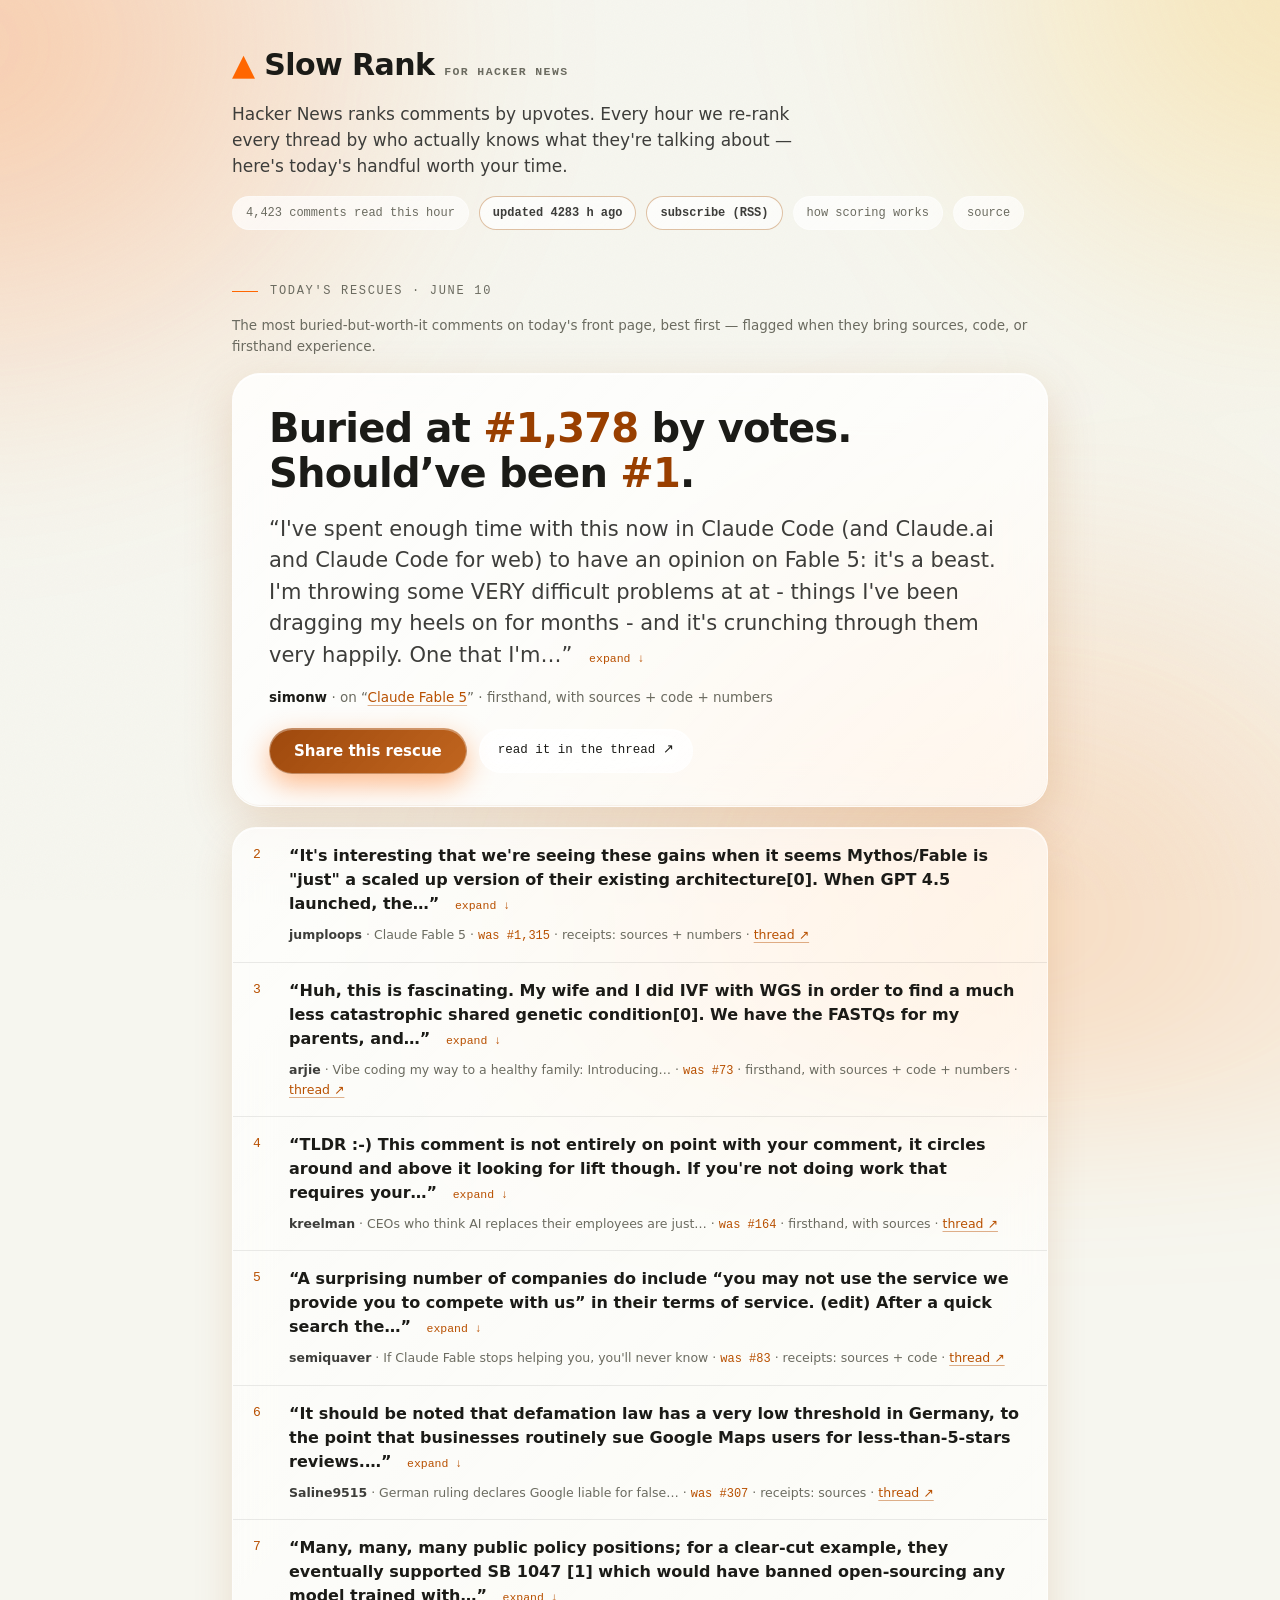
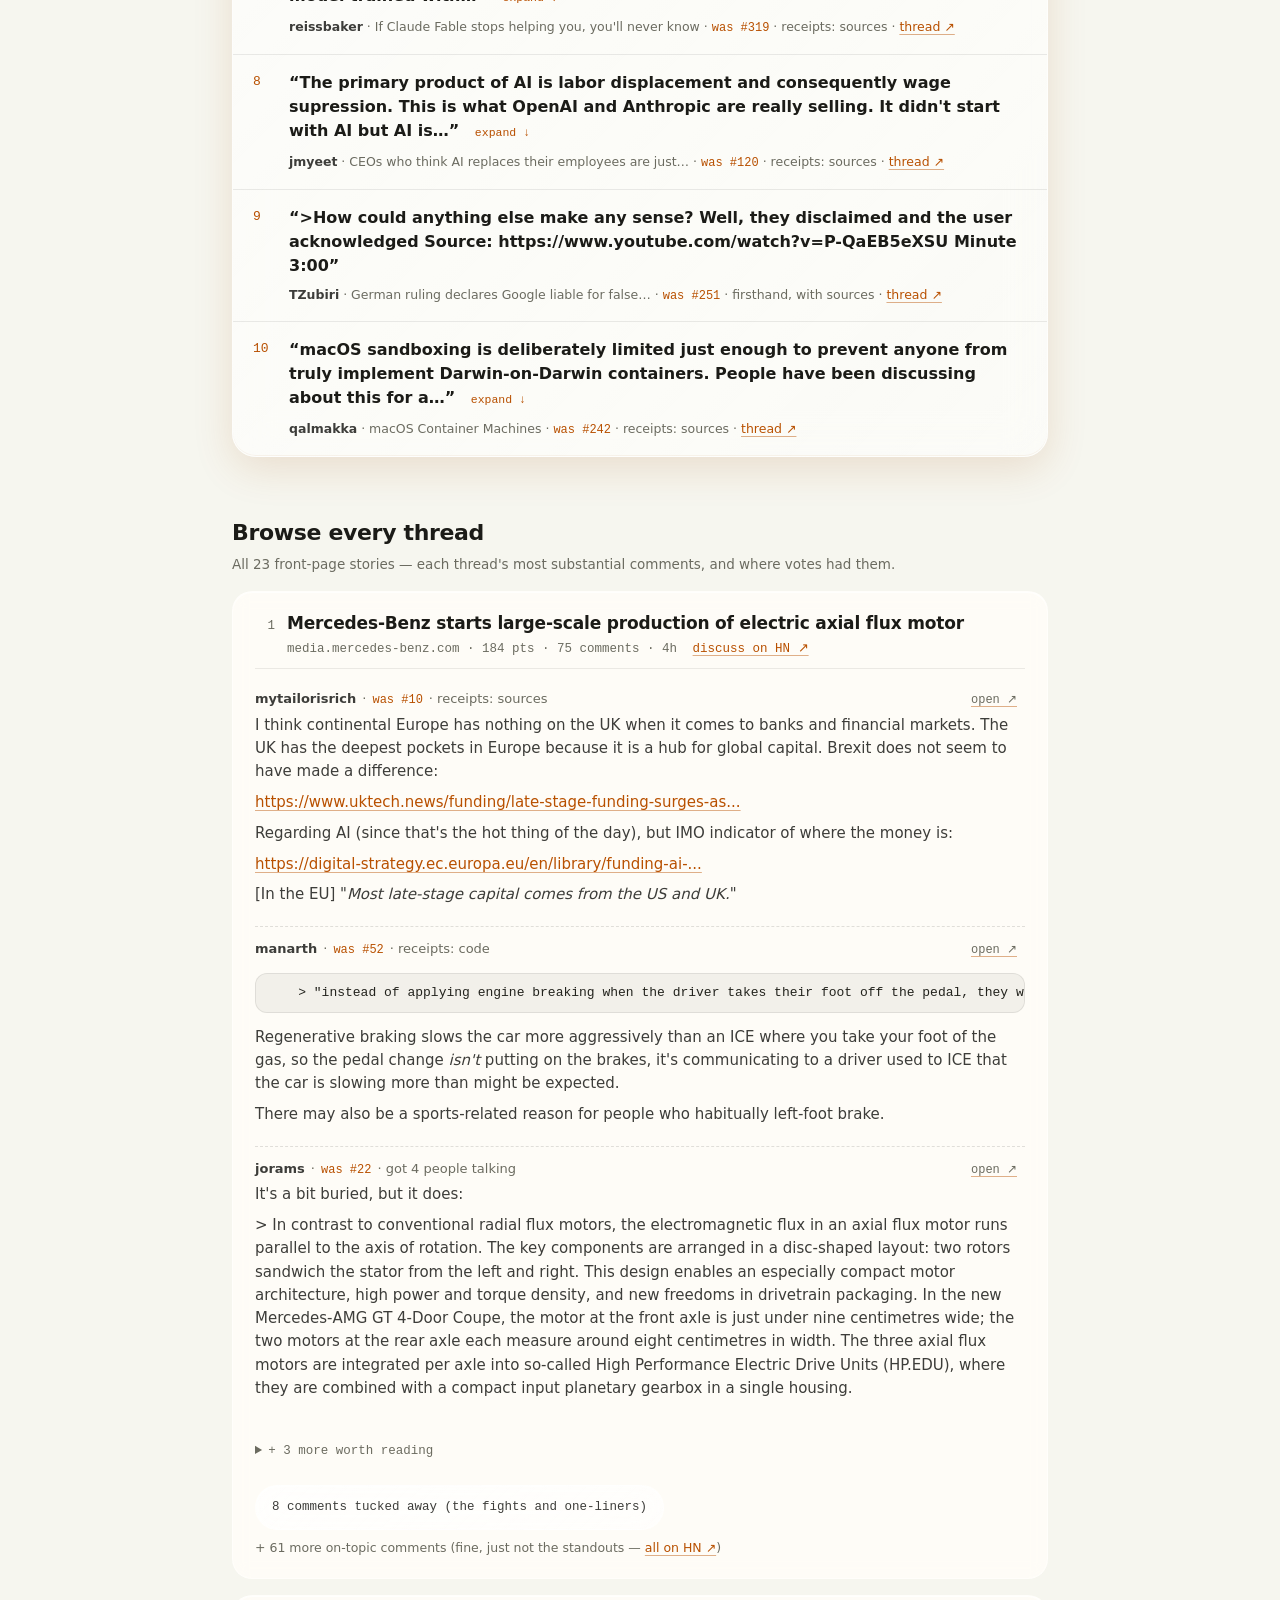
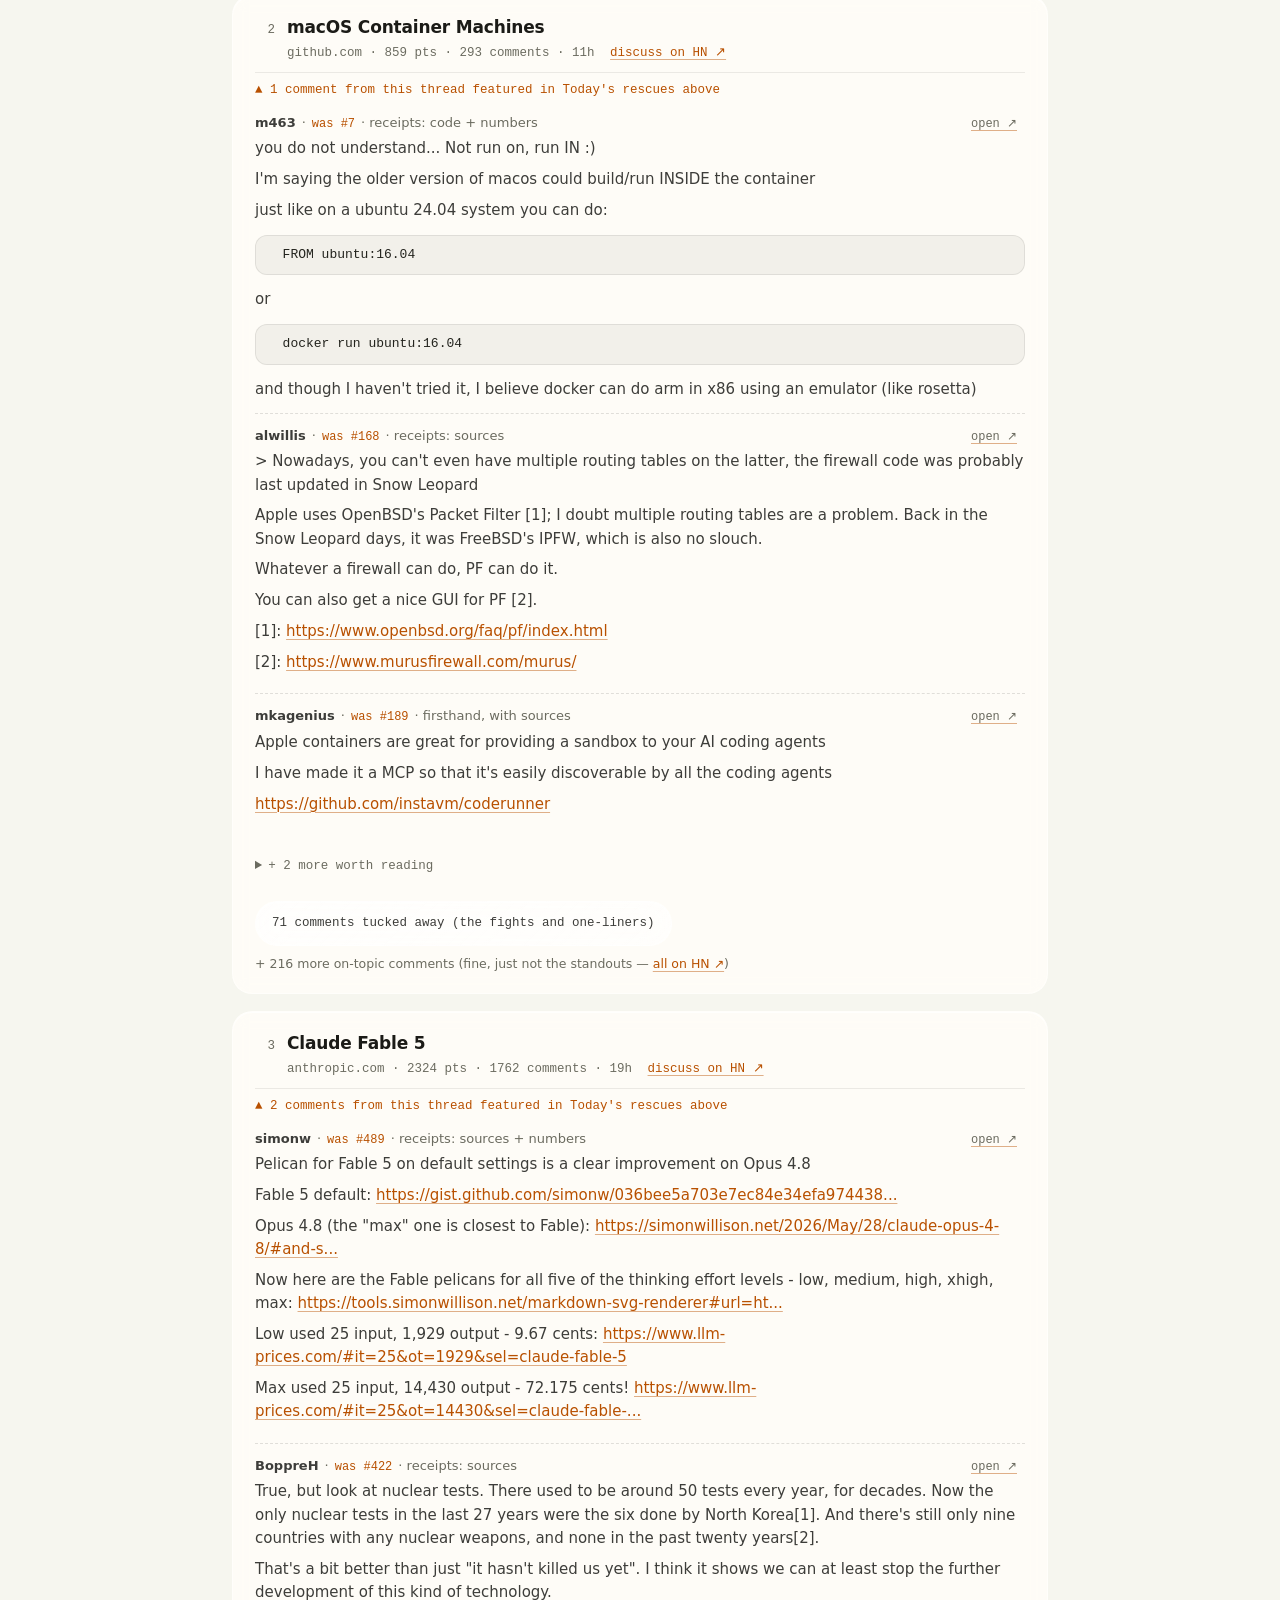
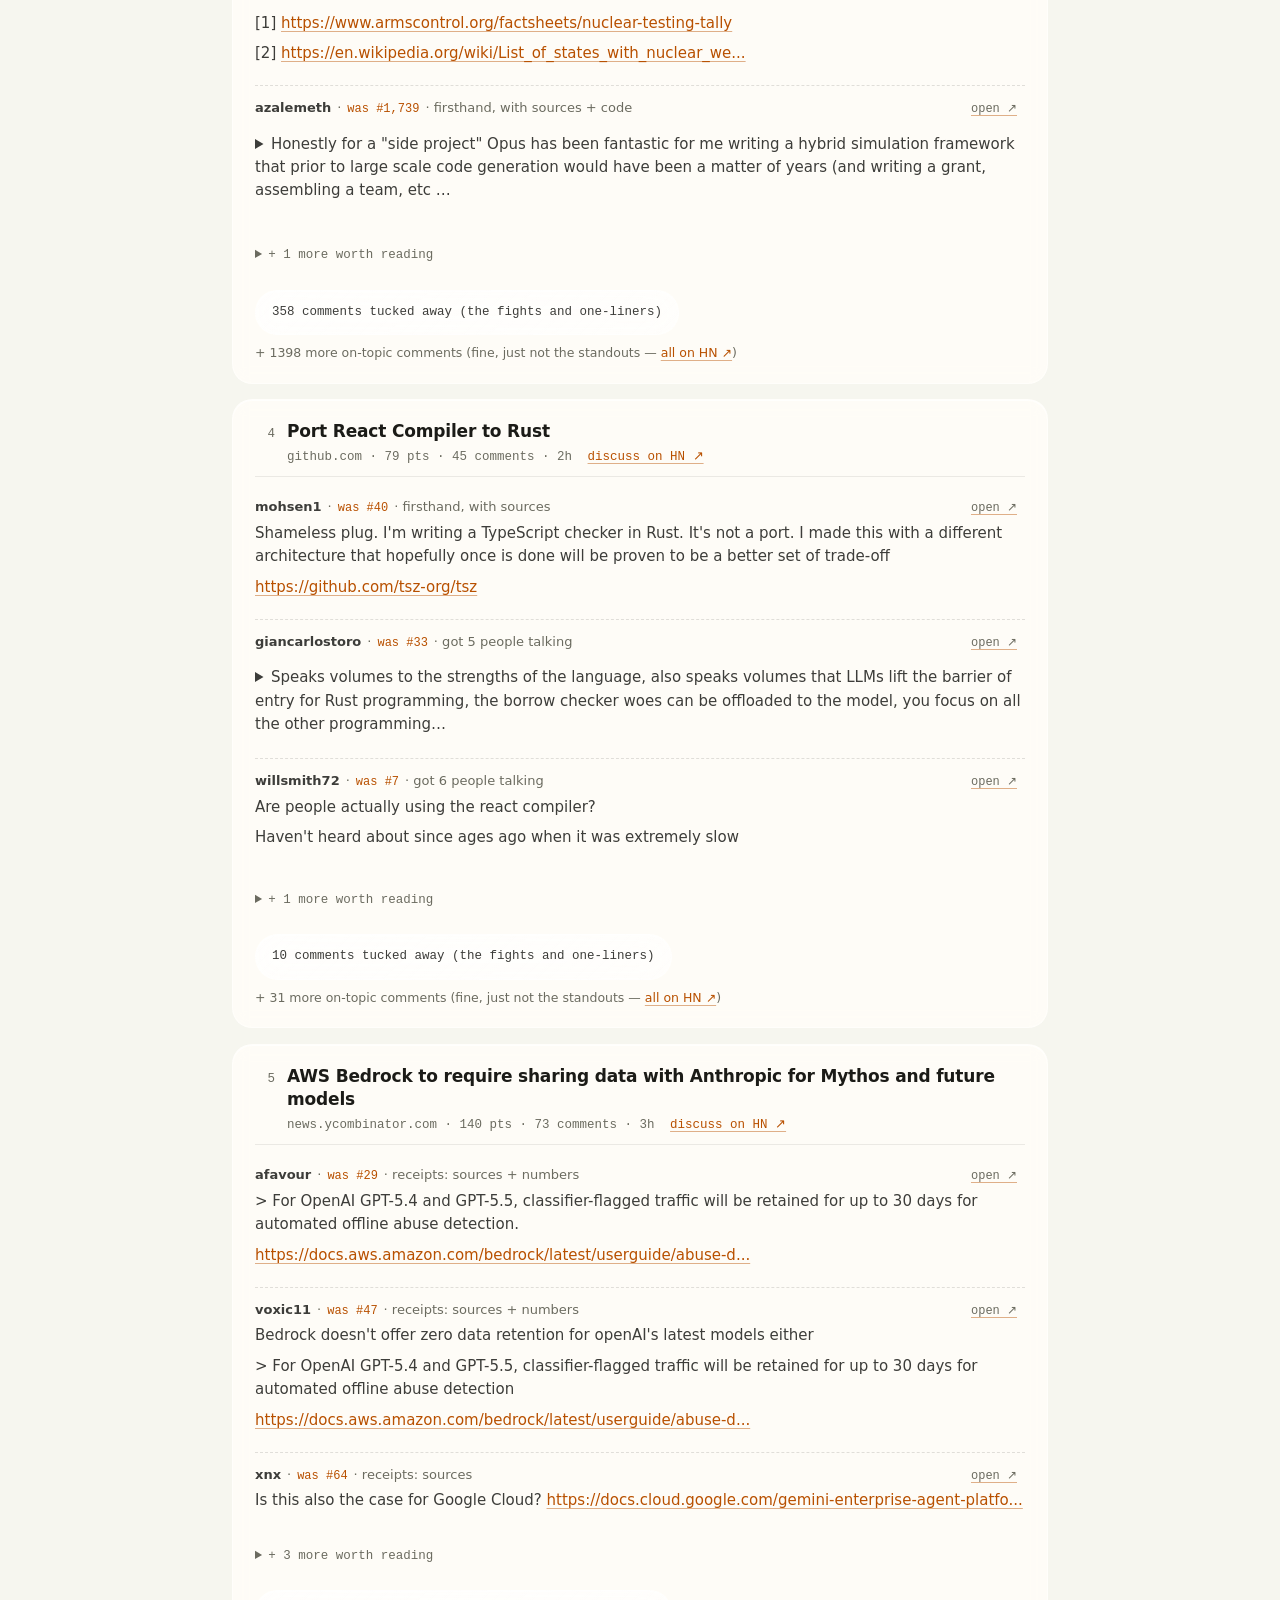
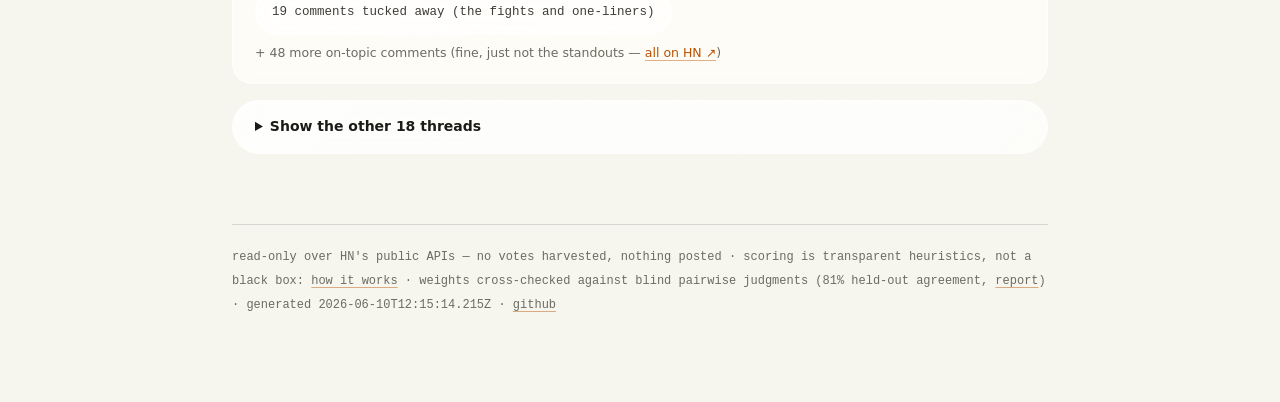
